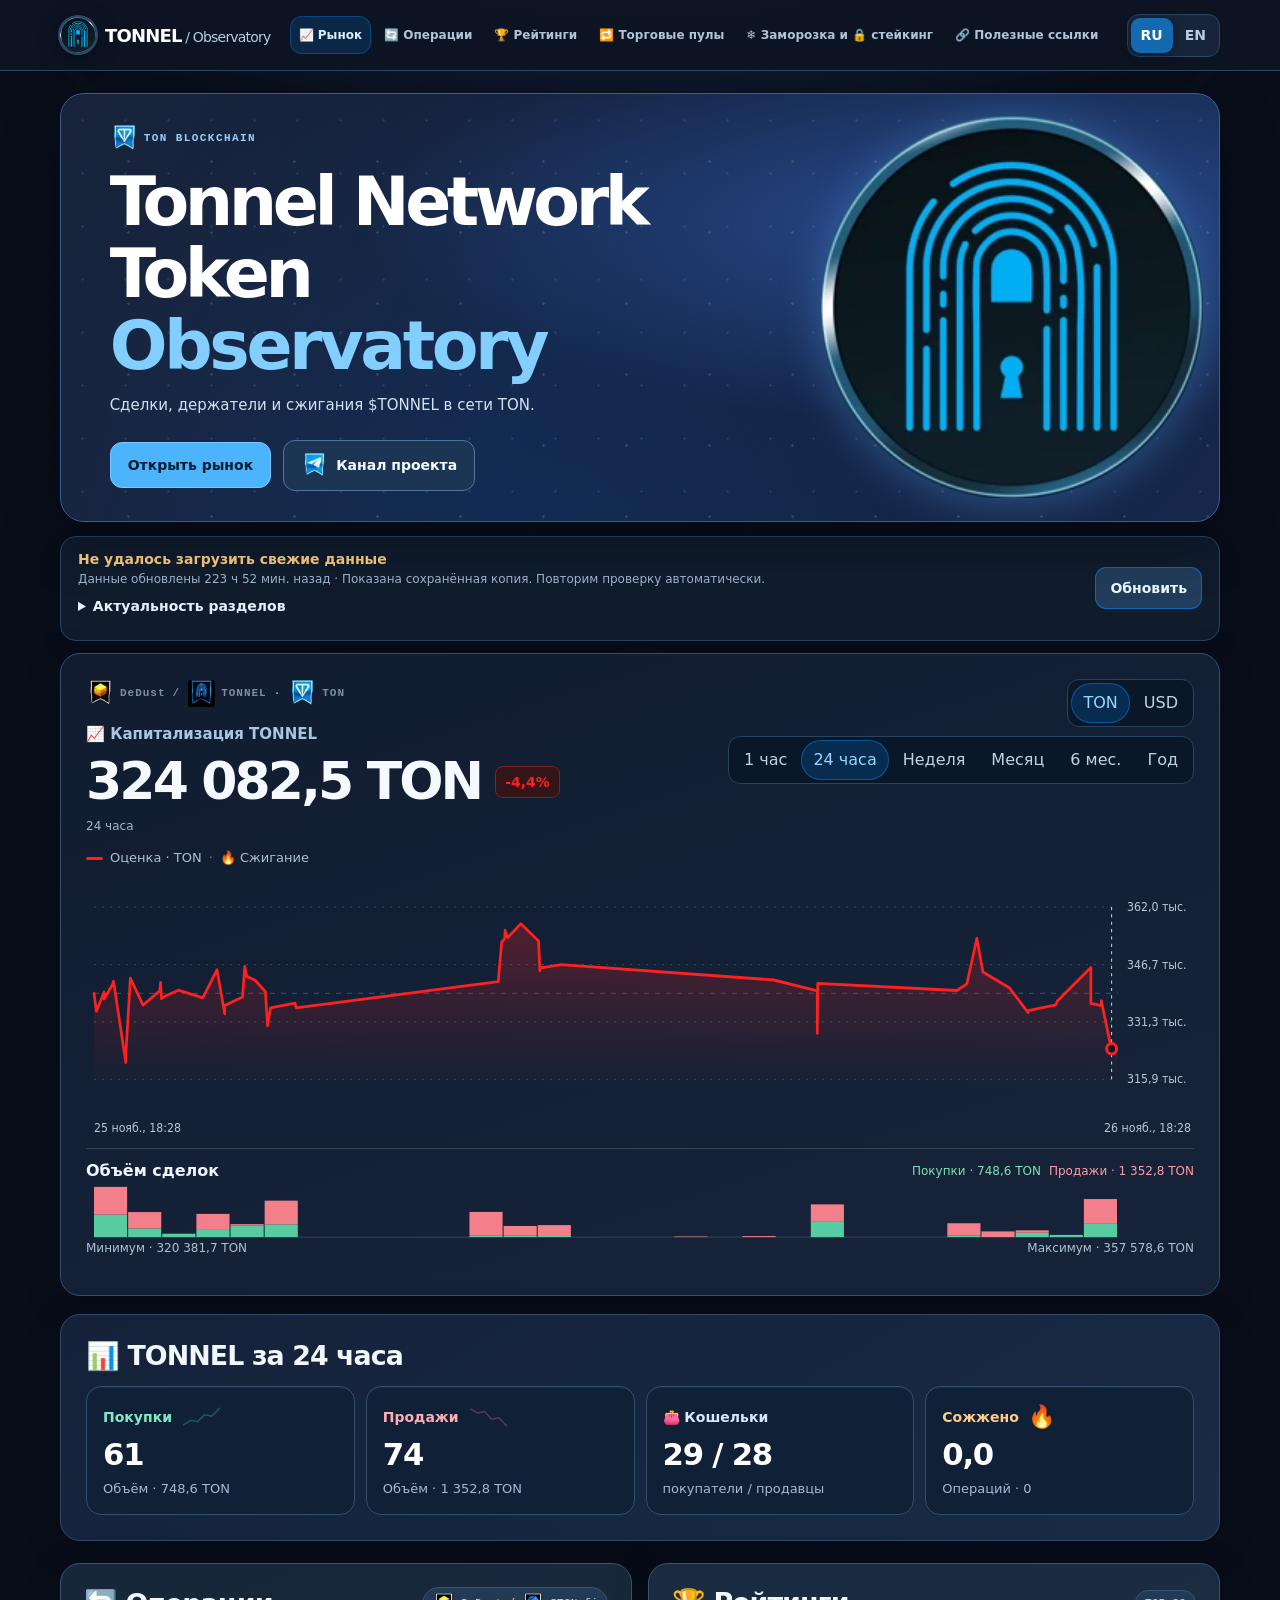
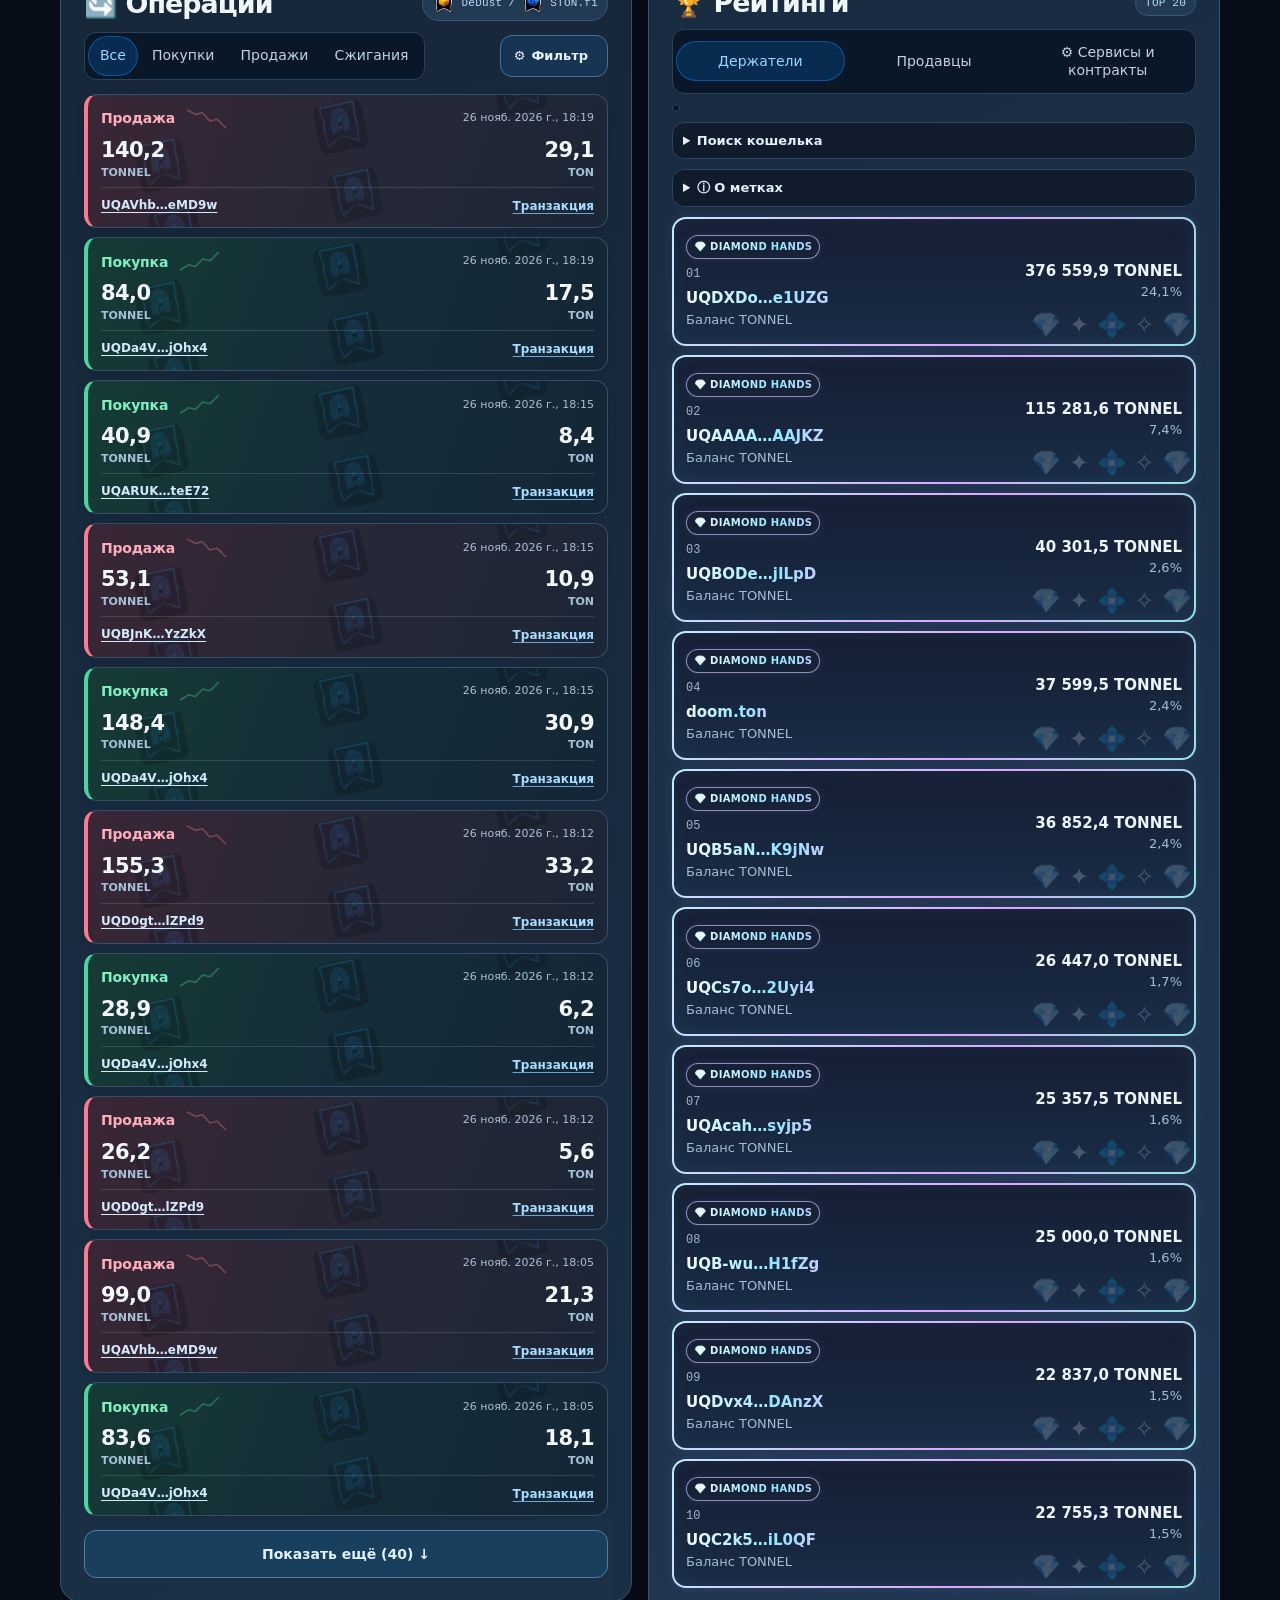
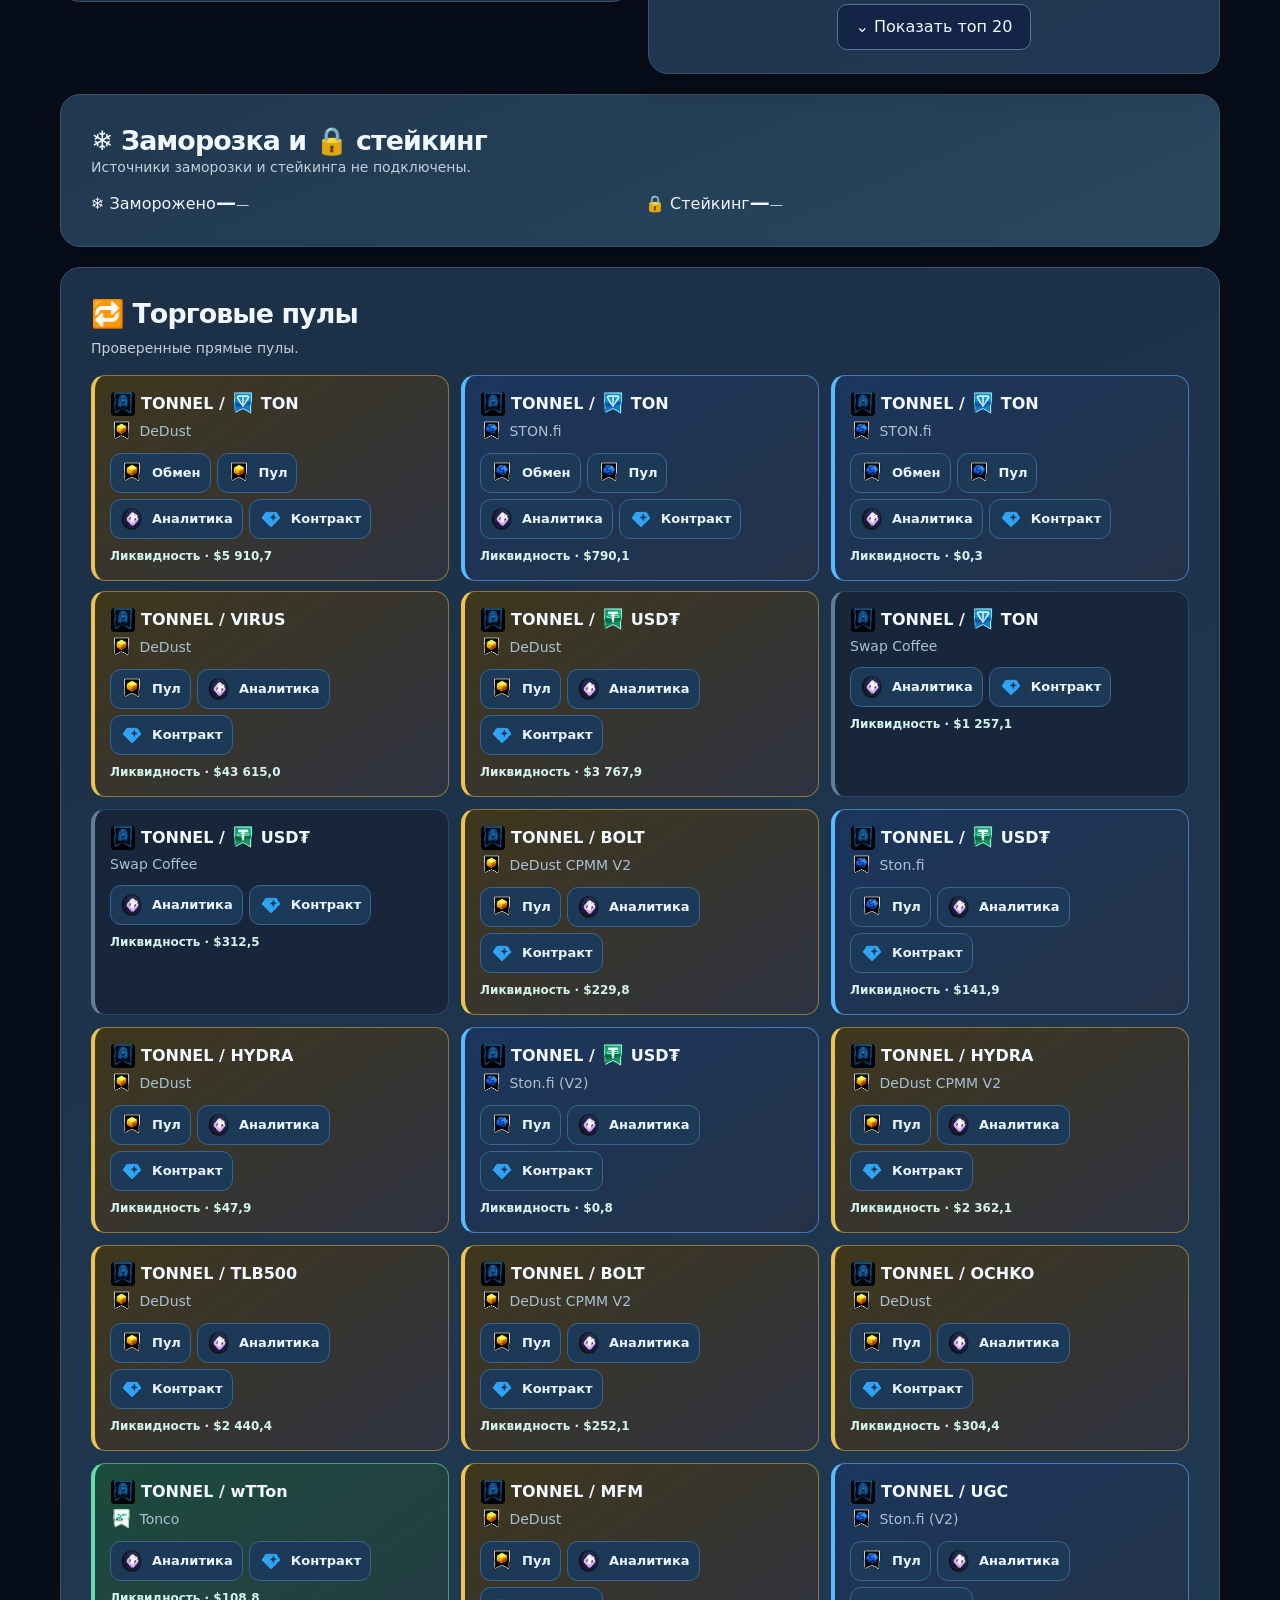
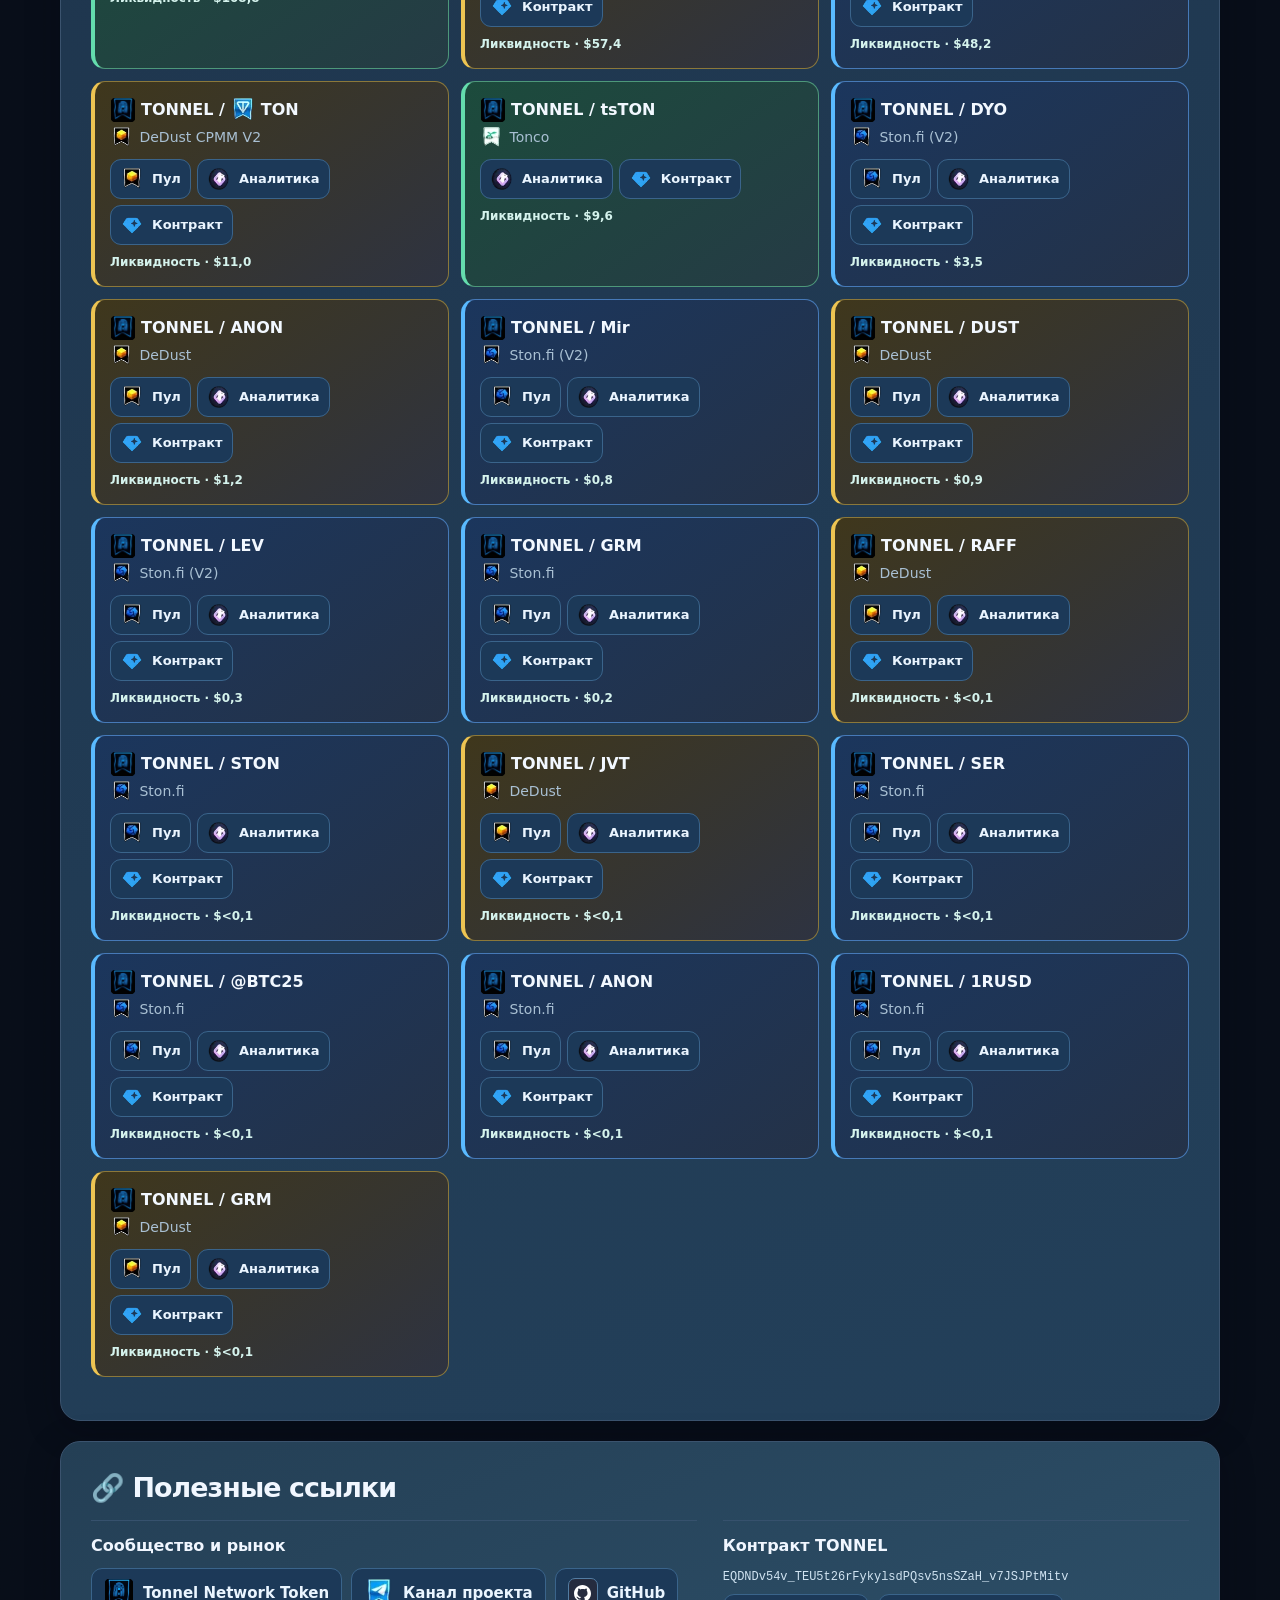
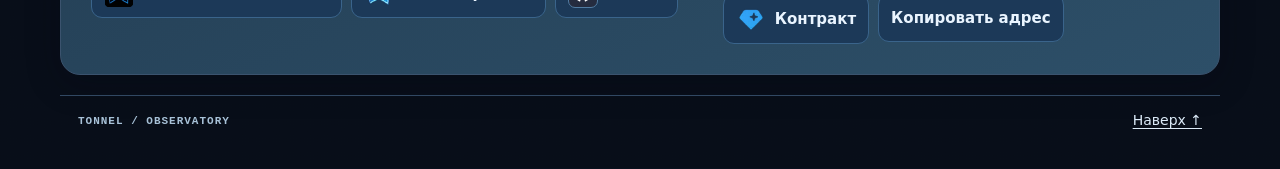
==== index.html @ 40629f0e "Build TONNEL observatory" ====
<!doctype html>
<html lang="ru"><head>
<meta charset="utf-8"><meta name="viewport" content="width=device-width,initial-scale=1">
<meta name="theme-color" content="#070d21"><meta name="description" content="TONNEL Observatory — сделки STON.fi и DeDust, держатели и подтверждённые сжигания TONNEL в сети TON.">
<title>Tonnel Network Token Observatory</title><style>:root{color-scheme:light;--ink:#101721;--muted:#536372;--paper:#f8fafc;--line:#cbd5df;--blue:#30a1f5;--link:#075d9b;--night:#090b0e;--graphite:#10151c;--green:#1e6b51;--red:#df0000;--orange:#975019;font:16px/1.5 system-ui,-apple-system,BlinkMacSystemFont,"Segoe UI",sans-serif;color:var(--ink);background:var(--night)}
*{box-sizing:border-box}
[hidden]{display:none!important}
html{scroll-behavior:smooth;scroll-padding-top:82px}
body{margin:0;background:var(--night)}
.wrap{width:min(1220px,calc(100% - 64px));margin-inline:auto}
h1,h2,h3,p{margin:0}
a{color:var(--link);text-underline-offset:3px}
a:hover{text-decoration:underline}
button{font:inherit;color:inherit;cursor:pointer}
a:focus-visible,button:focus-visible,summary:focus-visible,#plot svg:focus-visible{outline:3px solid #5692db;outline-offset:2px}
header{position:sticky;top:0;z-index:5;background:#090b0ef5;border-bottom:1px solid #283541;color:#f5f8fc}
.nav,.brand,nav,.langs,.tabs,.smallTabs,.introLinks,.eyebrow,.sectionHeading,.chartCaption,footer,.graphTop{display:flex;align-items:center}
.nav{min-height:65px;gap:20px;justify-content:space-between}
.brand{gap:9px;color:#fff;text-decoration:none}
.brand svg{width:36px;height:36px}
.brand strong{font-size:19px;letter-spacing:-.055em}
.brand span{font-weight:500;color:#c3cbd5}
.brand:hover{text-decoration:none}
nav{gap:5px}
nav a,.langs button{font-size:14px;font-weight:650}
nav a{color:#b4c0ce;padding:9px 11px;text-decoration:none;border-radius:8px}
nav a.on,nav a:hover{color:white;background:#203347;text-decoration:none}
.langs,.tabs,.smallTabs{background:#e5edf4;border-radius:10px;padding:3px;gap:2px;width:fit-content;max-width:100%;flex-wrap:wrap}
.langs button,.tabs button,.smallTabs button{border:none;padding:7px 10px;background:transparent;color:#364c61;border-radius:7px;line-height:1.35}
.langs .on,.tabs .on,.smallTabs .on{background:#114c79;color:white}
.hero{margin:20px 0 16px;position:relative;isolation:isolate;overflow:hidden;display:flex;align-items:center;min-height:192px;border-radius:20px;border:1px solid #293746;background:radial-gradient(ellipse at 88% 70%,#153650 0%,transparent 53%),#0b0d10;color:#fff}
.herotext{position:relative;z-index:1;padding:27px clamp(20px,3vw,44px);max-width:66%}
.eyebrow,.tag,footer>span{font-family:ui-monospace,Consolas,monospace;font-size:11px;font-weight:650;letter-spacing:.09em}
.eyebrow{gap:8px}
.eyebrow i{width:7px;height:7px;background:#468ec6;border-radius:50%}
.hero .eyebrow{color:#b9c9d9}
.hero .eyebrow i{background:var(--blue)}
h1{font-size:clamp(38px,4.6vw,68px);letter-spacing:-.07em;line-height:1.05;margin:7px 0 8px}
h1 em{font-family:Georgia,"Times New Roman",serif;font-weight:normal;letter-spacing:-.055em;color:#a1d6ff}
.hero p{color:#c9d5e1;font-size:15px}
.heroArt{position:absolute;inset:0 0 0 auto;width:41%;display:grid;align-items:center;pointer-events:none}
.heroArt svg{width:100%;height:100%;max-height:250px}
.introLinks{margin-top:17px;gap:10px}
.introLinks a,.more{border:1px solid #9daebf;border-radius:8px;padding:7px 12px;text-decoration:none;font-weight:650;font-size:14px}
.introLinks a{color:#f0f6ff;border-color:#536779}
.introLinks a:first-child{color:#081624;background:var(--blue);border-color:var(--blue)}
.introLinks a:hover,.more:hover{box-shadow:inset 0 0 0 1px currentColor}
.panel{background:var(--paper);border:1px solid var(--line);border-radius:17px;padding:clamp(16px,2vw,25px);min-width:0}
.graphTop,.sectionHeading,footer{justify-content:space-between;gap:12px}
.graphTop{align-items:flex-start}
.graph .eyebrow{color:#b6c8d9}
.graph .eyebrow span{color:#7891a7}
.graph h2{font-weight:550;color:var(--muted);font-size:16px;margin-top:12px}
.price{font-size:clamp(27px,3.2vw,44px);line-height:1.12;letter-spacing:-.05em;font-variant-numeric:tabular-nums;font-weight:730}
.chartCaption{font-size:13px;color:var(--muted);gap:7px;margin-top:13px}
.lineKey{width:17px;height:3px;border-radius:3px;background:var(--blue)}
.sep{color:#6f8196}
#plot{margin:6px 0;min-height:183px}
#plot svg{width:100%;height:183px;display:block;touch-action:pan-y}
#plot text{font:11px system-ui,sans-serif;fill:#b6c6d6}
.marker{cursor:pointer}
.marker:focus{outline:2px solid var(--orange)}
#readout{font-size:14px;font-variant-numeric:tabular-nums;min-height:24px;color:var(--ink)}
.note,.description,.resources p{font-size:14px;color:var(--muted);overflow-wrap:anywhere}
.note{font-size:12px}
.description{margin:8px 0}
.summary{margin:18px 0 22px}
.summary h2,.panel h2:not(.graph h2){font-size:clamp(20px,2.1vw,27px);letter-spacing:-.045em;line-height:1.2}
.summary .sectionHeading{margin-bottom:9px}
.tag{color:#3e5061;background:#e2ebf4;border-radius:20px;padding:4px 9px;white-space:nowrap;font-weight:500;letter-spacing:.02em}
#stats{display:grid;grid-template-columns:repeat(4,minmax(0,1fr));gap:10px}
.stat{background:var(--paper);border:1px solid var(--line);border-radius:13px;padding:13px 15px;min-width:0}
.stat b,.stat small,.stat span{display:block}
.stat b{font-size:clamp(20px,2.1vw,31px);line-height:1.3;font-variant-numeric:tabular-nums;overflow-wrap:anywhere;letter-spacing:-.04em}
.stat small{font-size:13px;color:var(--muted)}
.stat span{font-size:14px;font-weight:670}
.buy{color:var(--green)}
.sell{color:var(--red)}
.burn{color:var(--orange)}
.columns{display:grid;grid-template-columns:1fr 1fr;gap:16px;align-items:start}
.columns .tabs{margin:10px 0}
.columns .tabs button,.smallTabs button{font-size:14px}
.smallTabs:not(:empty){margin-bottom:8px}
#feedNote,#rankNote{margin-bottom:8px}
.row{display:grid;grid-template-columns:minmax(0,1fr) auto;gap:10px;border-top:1px solid #dce3eb;padding:10px 0;align-items:center}
.row>div{min-width:0}
.row>div:last-child{text-align:right}
.row b,.row small{display:block;font-variant-numeric:tabular-nums}
.row small{color:var(--muted);font-size:13px}
.row a{overflow-wrap:anywhere}
.row b{font-size:15px;line-height:1.45}
.row .badge{display:inline-block;padding:1px 6px;font-size:12px;border-radius:5px;margin-right:6px}
.badge.buy{background:#e0f3e8}
.badge.sell{background:var(--red);color:white}
.badge.burn{background:#ffead4}
.position{color:var(--muted);font:12px ui-monospace,monospace;margin-right:8px}
.empty{padding:16px 0;color:var(--muted)}
.more{background:#eaf1f7;color:#144b72}
.more[hidden]{display:none}
#more{margin-top:8px;width:100%}
.resources{margin:20px 0}
.resourcesGrid{display:grid;grid-template-columns:1.15fr 1.2fr 1fr;gap:24px;margin-top:16px}
.resources h3{font-size:16px;margin-bottom:6px}
.resourceList{display:flex;gap:8px 13px;flex-wrap:wrap}
.resourceList,.contract{margin-top:8px;font-size:14px}
.contract{display:block;overflow-wrap:anywhere;font-family:ui-monospace,monospace;margin-bottom:10px}
.resourcesGrid article{min-width:0}
summary{cursor:pointer;font-weight:600}
footer{padding:16px 0 25px}
footer a{font-size:14px}
@media(max-width:800px){.wrap{width:calc(100% - 28px)}
.nav{display:grid;grid-template-columns:1fr auto;gap:0;padding-top:6px}
.langs{grid-column:2;grid-row:1}
.brand{grid-column:1;grid-row:1}
nav{grid-column:1/-1;justify-content:space-between;gap:0}
nav a{padding:7px 5px;font-size:13px}
html{scroll-padding-top:98px}
.columns{grid-template-columns:1fr}
.heroArt{width:35%;opacity:.82}
.herotext{max-width:73%;padding:19px}
.hero{min-height:180px}
.graphTop{flex-wrap:wrap}
.resourcesGrid{grid-template-columns:1fr 1fr}

#stats{grid-template-columns:repeat(2,minmax(0,1fr))}}
@media(max-width:500px){.wrap{width:calc(100% - 20px)}
.hero{margin-top:10px}
.herotext{max-width:100%;padding:16px}
.heroArt{width:35%;inset:auto 0 0 auto;height:78px}
.hero p{max-width:96%;font-size:14px}
.introLinks{max-width:76%;gap:6px;flex-wrap:wrap}
.introLinks a{font-size:13px;padding:6px 8px}
.graphTop{gap:10px}
.tabs button{padding:6px 8px}
.stat{padding:10px}
.stat small{font-size:12px}
.row{gap:3px}
.row b{font-size:14px}
.row small{font-size:12px}
.resourcesGrid{grid-template-columns:1fr;gap:15px}
.resourcesGrid article+article{border-top:1px solid var(--line);padding-top:12px}}
@media(prefers-reduced-motion:reduce){html{scroll-behavior:auto}}

.walletLegend{font-size:13px;color:var(--muted);margin:4px 0}
.walletIdentity{display:inline-flex;align-items:baseline;flex-wrap:wrap;gap:2px 6px;max-width:100%;vertical-align:baseline}
.row .walletAddress{font-weight:700;text-decoration:underline;text-decoration-thickness:1px;text-underline-offset:3px}
.row .walletAddress.buy,.walletRole.buy{color:#126042}
.row .walletAddress.sell,.walletRole.sell{color:#df0000}
.row .walletAddress.burn,.walletRole.burn{color:#874305}
.row .walletAddress.neutral{color:#51615c}
.walletRole{font-size:11px;font-weight:600}
:is(.row,.walletResult) .domainBadge{font:600 11px/1.4 system-ui,sans-serif;letter-spacing:0;padding:2px 6px;border-radius:5px;overflow-wrap:anywhere;max-width:100%;display:inline-block}
.domainBadge.digits{color:#482e00;background:linear-gradient(110deg,#ffcc00 12%,#ffe173 34%,#fff9c0 46%,#ffd700 57%,#efb000 84%);background-size:220% 100%;border:1px solid #a37b00;animation:projectGold 4s ease-in-out infinite alternate}
details.domainDetails{display:inline-block;border:0;padding:0;font-size:12px;font-weight:500;width:100%}
details.domainDetails summary{color:var(--muted);font-size:11px}
#rank .position{vertical-align:top}
.onlyBadges{display:flex;align-items:center;gap:7px;font-size:13px;font-weight:600;margin:4px 0 7px;cursor:pointer}
.onlyBadges input{width:16px;height:16px;accent-color:var(--link)}


@keyframes projectGold{from{background-position:0% 50%}
to{background-position:100% 50%}}
@media(prefers-reduced-motion:reduce){.domainBadge.digits{animation:none}}
footer>span{color:#f5f8ff}
footer a{color:#dcebf8}
.price{overflow-wrap:break-word}

/* Make the chart and header dark; financial rows retain their semantic colours. */
.langs,.graph .tabs{background:#202a35}
.langs button,.graph .tabs button{color:#c3cfdb}
.langs .on,.graph .tabs .on{background:var(--blue);color:#071421}
.graph{--ink:#f5f8fc;--muted:#b2c0cd;color:var(--ink);background:var(--graphite);border-color:#283747}
.graph #readout a{color:#86caff}
.graph #plot svg{height:205px}
.brand:hover,.introLinks a:hover{color:#fff}
.introLinks a:first-child:hover{color:#081624}

.wrap{width:min(1180px,calc(100% - 88px))}
.hero{background:linear-gradient(165deg,#080a0d 22%,#10151c 100%)}
.graph,.summary{background:linear-gradient(180deg,#10151c,#152332);border:1px solid #374b5b}
.summary{background:linear-gradient(180deg,#152332,#172b3c);padding:clamp(16px,2vw,25px);border-radius:17px;color:#f4f8ff}
.summary .sectionHeading{margin-bottom:14px}
.stat{background:linear-gradient(145deg,#131d28,#1e3041);border:1px solid #3d5363}
.stat small{color:#b9c8d5}
.stat span.buy,.stat span.sell,.stat span.burn{display:inline-block;border-radius:5px;background:linear-gradient(120deg,#d8e5eb,#c1d4df);padding:1px 6px}
.columns .panel,.resources{--ink:#f3f7fc;--muted:#c1cedb;--link:#a6daff;--line:#435a6a;color:var(--ink);border-color:#3b5264}
.columns .panel{background:linear-gradient(180deg,#172b3c,#1a3b51)}
.columns .tabs,.columns .smallTabs{background:#0e1c29}
.columns .tabs button,.columns .smallTabs button{color:#cbd9e7}
.columns .tabs .on,.columns .smallTabs .on{background:#265a7d;color:#fff}
.row{border-color:#435666}
.position{color:#c1cedb}
.tag{background:#233f54;color:#d1e6f6}
.row .walletIdentity{background:linear-gradient(125deg,#d8e5eb,#c1d4df);border-radius:7px;padding:3px 6px}
.domainDetails summary{color:#354d62!important}
.domainDetails span{color:#223847}
#more,.resourceList>a,.resourceList>button{color:#f3f8ff;background:#15496b;border:1px solid #6289a3}
.resources{background:linear-gradient(180deg,#1a3b51,#20475e);padding:clamp(18px,2.5vw,30px)}
.resourcesGrid{grid-template-columns:1.3fr 1fr;gap:clamp(14px,2vw,26px)}
.resourcesGrid article{border-top:1px solid #7190a3;padding-top:13px}
.resources h3{margin-bottom:10px}
.resourceList{display:grid;grid-template-columns:1fr;gap:7px}
.resourceList>a,.resourceList>button{display:flex;align-items:center;justify-content:space-between;gap:6px;min-height:42px;padding:8px 12px;border-radius:7px;text-align:left;font:650 14px/1.35 system-ui,sans-serif;text-decoration:none;cursor:pointer}
.resourceList>a:hover,.resourceList>button:hover,#more:hover{background:#1b5c82;border-color:#aedfff}
.resources .contract{color:#d1e4f2;margin:6px 0;word-break:break-all}
footer{background:#090c10;border-top:1px solid #405362;padding:14px 18px;margin-bottom:14px;border-radius:8px}
@media(min-width:1000px){.resourcesGrid article:first-child .resourceList{grid-template-columns:repeat(2,minmax(0,1fr))}}
@media(max-width:800px){.wrap{width:calc(100% - 34px)}.resourcesGrid{grid-template-columns:1fr 1fr}}
@media(max-width:500px){.wrap{width:calc(100% - 22px)}.resourcesGrid{grid-template-columns:1fr}.resourcesGrid article+article{border-color:#7190a3}}

/* Draw external-link arrows without relying on a font glyph. */
.resourceList>a::after,.introLinks a[href^="https:"]::after,.row a:not(.walletAddress)::after{content:"";display:inline-block;width:8px;height:8px;flex-shrink:0;margin-left:6px;border-top:1.5px solid currentColor;border-right:1.5px solid currentColor;background:linear-gradient(135deg,transparent 43%,currentColor 46%,currentColor 54%,transparent 57%);vertical-align:1px}

.syncBar{display:flex;align-items:center;justify-content:space-between;gap:14px;margin:0 0 12px;padding:12px 18px;background:#101b27;border:1px solid #374b5b;border-radius:12px;color:#e5f1fb}
.syncBar>div{min-width:0}.syncBar p{font-size:14px;font-weight:650}.syncBar small{display:block;color:#b9c8d5;font-size:12px;overflow-wrap:anywhere}.syncBar .syncWarning{color:#ffcf80}
#refreshData{flex-shrink:0;min-height:42px;padding:8px 14px;border:1px solid #6289a3;border-radius:7px;background:#15496b;color:#f3f8ff;font-weight:650;font-size:14px}#refreshData:hover{background:#1b5c82}#refreshData:disabled{opacity:.65;cursor:wait}
@media(max-width:400px){.syncBar{align-items:flex-start;flex-wrap:wrap;padding:12px 14px}.syncBar>div{flex:1 1 175px}}

/* Market cap: native-currency valuation, with an explicit estimation note. */
.graph .price{font-size:clamp(32px,4.2vw,52px);letter-spacing:-.055em;line-height:1.15}
.graph h2{font-size:15px;margin-top:12px;margin-bottom:7px}
.capHeadline{display:flex;align-items:center;gap:14px;flex-wrap:wrap}
.capChange{font:700 14px/1.3 system-ui,sans-serif;padding:6px 9px;border-radius:8px;font-variant-numeric:tabular-nums;white-space:nowrap}
.capChange:empty{display:none}.capPositive{color:#54edb6;background:#133c32;border:1px solid #24634e}.capNegative{color:#ff2020;background:#321419;border:1px solid #7a242a}
#capPeriod{margin-top:5px;color:#a4b9cb}.graph #plot{min-height:250px;margin:18px 0 8px}.graph #plot svg{height:250px}
.graph #plot text{font:11px system-ui,sans-serif;fill:#b8c9d6}
.capRange{display:flex;justify-content:space-between;gap:8px;flex-wrap:wrap;color:#adc3d3;font-size:12px;font-variant-numeric:tabular-nums;margin:0 0 13px}
.graph #readout{background:#0b1723;border:1px solid #2b4354;padding:10px 12px;border-radius:9px;min-height:43px;font-size:13px;margin-bottom:9px}
.capMethod{font-size:11px;line-height:1.5;color:#9db3c4;border-top:1px solid #2b4354;padding-top:10px;margin-top:10px;max-width:850px}
.graph .chartCaption .lineKey{background:var(--chart-colour,#38dda0)}
@media(max-width:500px){.graph .price{font-size:34px}.capHeadline{gap:8px}.graph .graphTop{gap:15px}.graph .tabs{width:100%;justify-content:space-between}.graph .tabs button{padding:8px 6px;font-size:12px}.graph #plot svg{height:240px}.graph #plot{min-height:240px}.graph #readout{font-size:12px}.capMethod{font-size:11px}}
@media(max-width:360px){.graph .tabs{display:grid;grid-template-columns:repeat(3,minmax(0,1fr));gap:3px}.graph .tabs button{width:100%}}

:root{--blue:#75ccff;--project-art:url("[data-uri]");--night:#070d21}
body{background:radial-gradient(ellipse at 78% 0%,#24347b 0%,#111c49 28%,transparent 55%),#070d21}
header{background:#0a1129f5;border-color:#324576}
.brandMark{width:36px;height:36px;border-radius:50%;background:var(--project-art) center/cover}
.hero{min-height:268px;border-color:#435b9c;background:radial-gradient(ellipse at 78% 50%,#2b4696 0%,#182860 34%,transparent 68%),linear-gradient(112deg,#0d1639,#111c49)}
.hero::before{content:"";position:absolute;inset:0;background-image:radial-gradient(circle,#7eaeff 1px,transparent 1.5px),radial-gradient(circle,#eff7ff 1px,transparent 1.5px);background-size:43px 53px,83px 71px;background-position:0 0,26px 32px;opacity:.24;pointer-events:none}
.heroArt{width:40%;height:100%;background:var(--project-art) center / auto 88% no-repeat;filter:drop-shadow(0 0 20px #60b5ff60);border-radius:50%}
.hero h1 em{color:#89ceff}
.graph{background:linear-gradient(180deg,#101936,#151f43);border-color:#394b80}
.summary{background:linear-gradient(180deg,#182649,#202d55);border-color:#435480}
.columns .panel{background:linear-gradient(180deg,#192847,#1e3659)}
.resources{background:linear-gradient(180deg,#192b4b,#1b345a)}
.graphControls{display:grid;gap:10px;justify-items:end;min-width:0}
.row.trade-buy{border-left:3px solid #4cce9f;padding-left:8px;background:#14564832}
.row.trade-sell{border-left:3px solid #fb6b76;padding-left:8px;background:#7c223532}
.row.trade-burn{border-left:3px solid #e7ae57;padding-left:8px}
@media(max-width:800px){.graphControls{justify-items:start}}
@media(max-width:590px){
 .hero{min-height:210px}.heroArt{width:32%;height:auto;inset:12px 12px auto auto;aspect-ratio:1;opacity:1;background-size:contain}
 .herotext{max-width:76%}.hero h1{font-size:clamp(32px,7.5vw,47px)}.hero h1 em{display:block}
 .hero p{max-width:100%}.introLinks{max-width:100%}.graphControls{width:100%}.graph #currency{display:flex;width:auto}
}

#activity,#wallets,#pools{background:#141b27;border-color:#303a4a}
#activity .row,#wallets .row{background:transparent;border-color:#303a4a;border-left:0;padding-left:0}
#activity .row .walletIdentity,#wallets .row .walletIdentity{background:none;padding:0;column-gap:6px;row-gap:4px}
.columns .walletIdentity .walletAddress{background:none;padding:0}
.columns .row .walletAddress{color:#d6e2f0}
.columns .walletRole.buy,.columns .badge.buy{color:#85e6bc;background:none}
.columns .walletRole.sell,.columns .badge.sell{color:#ff9a9f;background:none}
.columns .walletRole.burn,.columns .badge.burn{color:#f1bd7d;background:none}
.columns .domainDetails summary,.columns .domainDetails span{color:#becbd9!important}
.columns :is(.row,.walletResult) .projectBadges{display:flex;flex-wrap:wrap;gap:5px;width:100%;align-items:center}
.columns :is(.row,.walletResult) .projectBadge{--badge-edge:#53627b;display:inline-flex;align-items:center;gap:4px;padding:2px 6px;border:1px solid var(--badge-edge);border-radius:6px;background:#202939;text-decoration:none;color:#eaf1fb;font:650 11px/1.35 system-ui,sans-serif;min-height:26px;max-width:100%}
.columns :is(.row,.walletResult) .projectBadge:hover{text-decoration:underline}
.columns :is(.row,.walletResult) .projectBadge::after{display:none}
.projectBadge img{display:block;width:18px;height:18px;object-fit:contain;border-radius:3px}
.columns :is(.row,.walletResult) .projectBadge.staking{padding-inline:4px;--badge-edge:#6c93cb}
.columns :is(.row,.walletResult) .projectBadge.vnuk{--badge-edge:#8f606f;color:#ffc8d4}
.columns :is(.row,.walletResult) .projectBadge.author{border-color:transparent;background:linear-gradient(#202939,#202939) padding-box,linear-gradient(105deg,#508eff,#dce5ee,#508eff) border-box;background-size:100% 100%,200% 100%;animation:projectBadgeGlow 5s ease-in-out infinite alternate}
.columns :is(.row,.walletResult) .projectBadge.joystick{--badge-edge:#9164ac}
.columns :is(.row,.walletResult) .projectBadge.phoenix{--badge-edge:#a86a36}
.projectBadge.joystick span,.projectBadge.phoenix span{background:linear-gradient(90deg,var(--badge-color),#ffe182,var(--badge-color));background-size:210% 100%;background-clip:text;color:transparent;animation:projectBadgeGlow 5s ease-in-out infinite alternate}
.projectBadge.joystick{--badge-color:#e3a6ff}
.projectBadge.phoenix{--badge-color:#ff9862}
@keyframes projectBadgeGlow{to{background-position:100% 0}}
@media(prefers-reduced-motion:reduce){.columns :is(.row,.walletResult) .projectBadge.author,.projectBadge.joystick span,.projectBadge.phoenix span{animation:none}}
#pools [lang="en"],html[lang="en"] #pools [lang="ru"]{display:none}
html[lang="en"] #pools [lang="en"]{display:inline}
#pools .poolIntro{margin:8px 0 16px}
#pools .poolGrid{display:grid;grid-template-columns:repeat(3,minmax(0,1fr));gap:10px}
#pools .poolCard{min-width:0;background:#1c2636;border:1px solid #39475b;border-radius:10px;padding:12px}
#pools .poolCard h3{margin:0 0 3px}
#pools .poolCard p{margin:0}
#pools .poolActions{display:flex;flex-wrap:wrap;gap:6px;margin-top:10px}
#pools .poolActions a{display:inline-flex;align-items:center;min-height:38px;padding:5px 9px;color:#edf5ff;background:#22344c;border:1px solid #586d88;border-radius:7px;font-size:13px;font-weight:650;text-decoration:none}
#pools .poolActions a:hover{background:#304963;text-decoration:underline}
#pools .poolRoute,#pools .poolTiny{margin-top:16px;padding-top:13px;border-top:1px solid #39475b}
#pools #discoveredPools{margin-top:10px}
#pools .poolCard .poolLiquidity{margin-top:8px;font-size:12px;overflow-wrap:anywhere}
#pools .poolCard h3{overflow-wrap:anywhere}
#pools .poolRoute h3{margin:0 0 4px}
#pools .poolRoute .poolCard{margin-top:9px;max-width:440px}
#pools .poolTiny .poolGrid{margin-top:10px}
#pools .poolSources{margin-top:13px;font-size:12px}
@media(max-width:800px){#pools .poolGrid{grid-template-columns:repeat(2,minmax(0,1fr))}}
@media(max-width:500px){#pools .poolGrid{grid-template-columns:minmax(0,1fr)}}

.columns :is(.row,.walletResult) .projectBadge.og{border-color:#a887c2;background:#222033}
.columns :is(.row,.walletResult) .projectBadge.fragmentNumber{--badge-edge:#cc7cdb;background:#78348b;color:#fff;font-weight:800;white-space:nowrap}
.projectBadge.og span{background:linear-gradient(90deg,#cbff69,#f3a5ff,#cbff69);background-size:210% 100%;background-clip:text;color:transparent;animation:projectBadgeGlow 4s ease-in-out infinite alternate;font-weight:800}
.columns :is(.row,.walletResult) .projectBadge.burner{border-color:#966237;padding-inline:4px}
.columns :is(.row,.walletResult) .projectBadge.blueNft{border-color:#3881a9;padding-inline:4px}
.operationRow .opMobile,.operationRow .opToggle{display:none}
#feed .operationRow .opDesktop a{display:inline-block}
@media(prefers-reduced-motion:reduce){.projectBadge.og span{animation:none}}
@media(max-width:640px){
 #feed .operationRow{grid-template-columns:minmax(0,1fr) minmax(0,auto) 28px;align-items:start;column-gap:4px;padding:8px 0}
 #feed .operationRow .opDesktop{display:none}
 #feed .operationRow>div:nth-child(2){align-self:start}
 #feed .operationRow .opMobile:not([hidden]){display:block;grid-column:1/-1;text-align:left;padding:2px 0 4px}
 #feed .operationRow .opToggle{display:grid;place-items:center;width:28px;min-height:32px;padding:0;background:none;border:0;color:#b8d3ec;cursor:pointer}
 .opToggle span{width:7px;height:7px;border-right:2px solid;border-bottom:2px solid;transform:rotate(45deg)}
 .opToggle[aria-expanded="true"] span{transform:rotate(225deg)}
}

body{background:linear-gradient(#070b16bb,#070b16cf),url("[data-uri]") center top/cover fixed,#070b16}
.supplyGrid{display:grid;grid-template-columns:repeat(2,minmax(0,1fr));gap:10px;margin-top:12px}
.supplyGrid a{display:grid;gap:4px;padding:12px;border:1px solid #39475b;border-radius:10px;background:#1c2636;text-decoration:none;min-width:0}
.supplyGrid a:hover{border-color:#7db5e6}
.supplyGrid strong{font-size:clamp(1rem,3vw,1.35rem);color:#eef5ff;overflow-wrap:anywhere}
.supplyGrid small{color:#afbfce}
@media(max-width:440px){.supplyGrid{grid-template-columns:1fr}body{background-attachment:scroll;background-size:auto,auto 1100px}}

.volumeBlock{margin-top:12px;border-top:1px solid #344353;padding-top:10px}
.volumeHeading,.volumeKeys,.tradeSize,.walletSearchForm{display:flex;align-items:center;gap:8px;flex-wrap:wrap}
.volumeHeading{justify-content:space-between}
.volumeKeys,.tradeSize{font-size:12px}
.volumeKeys span:first-child,.rankMove.gained{color:#80e0b6}
.volumeKeys span:last-child,.rankMove.lost{color:#ff9da4}
#tradeVolume svg{display:block;width:100%;height:56px}
.tradeSize{margin:8px 0;color:#bdcbd8}
.tradeSize label{display:inline-flex;align-items:center;gap:6px}
.tradeSize input[type=number],.walletSearchForm input{min-width:0;border:1px solid #53637a;border-radius:7px;background:#161f2b;color:#eaf1fb;padding:6px 8px;font:inherit}
.tradeSize input[type=number]{width:6em}
#rank .position,.walletResult .position{display:inline-flex;align-items:baseline;gap:4px}
.rankMove{font-size:10px;white-space:nowrap}
.walletSearch,.badgeLegend{margin:10px 0;border:1px solid #39475b;border-radius:8px;padding:8px 10px}
.walletSearch summary,.badgeLegend summary{cursor:pointer;color:#d6e2f0;font-size:13px;font-weight:650}
.walletSearchForm{margin-top:9px}
.walletSearchForm input{flex:1 1 145px}
.walletSearchForm button{padding:6px 9px;border:1px solid #52637b;border-radius:7px;background:#243249;color:#eaf1fb;cursor:pointer}
.walletResult{margin-top:9px;overflow-wrap:anywhere}
.walletResult h3,.walletResult h4,.walletResult p{margin:6px 0}
.walletResult ul,.badgeLegend dl{padding-left:0;margin:8px 0 0;font-size:12px}
.walletResult li{margin-left:15px;padding-top:3px}
.badgeLegend dl{display:grid;grid-template-columns:auto 1fr;gap:5px 8px}
.badgeLegend dd{margin:0;color:#bdcbd8}
.columns .projectBadge.arni,.columns .projectBadge.napiwas{border-color:#927fa2}
.columns .projectBadge.arni span,.columns .projectBadge.napiwas .badgeLabel{
 background:linear-gradient(90deg,#70e1dd,#c4b4ff,#ffab94,#ffe39a,#70e1dd);
 background-size:225% 100%;background-clip:text;color:transparent;
 animation:projectBadgeGlow 4.3s ease-in-out infinite alternate
}
.projectBadge .beerIcon{position:relative;display:inline-block;flex:0 0 18px;width:18px;height:18px}
.beerIcon::before,.beerIcon::after{content:"";position:absolute}
.beerIcon::before{left:2px;top:2px;width:10px;height:15px;border:1px solid #ffde99;border-radius:3px 3px 4px 4px;background:linear-gradient(#fff4dc 0 28%,#ffce56 29%,#e4932c 83%,#b36121)}
.beerIcon::after{left:12px;top:6px;width:5px;height:8px;border:2px solid #ffde99;border-left:0;border-radius:0 4px 4px 0}
@media(prefers-reduced-motion:reduce){.columns .projectBadge.arni span,.columns .projectBadge.napiwas .badgeLabel{animation:none}}

.projectBadges .domainDetails{width:auto;max-width:100%;overflow-wrap:anywhere}

/* TONNEL / Telegram-inspired Observatory — design layer v1.
   No remote fonts, frameworks, images or runtime dependencies.
   Loaded AFTER the existing stylesheet. Keeps data/JS functionality intact. */
:root{
  color-scheme:dark;
  --tg-bg:#090e18;--tg-surface:#121b2a;--tg-surface2:#192639;
  --tg-elevated:#20344b;--tg-line:#2a405a;--tg-blue:#55b9ff;
  --tg-blue-strong:#258fea;--tg-text:#f0f6ff;--tg-muted:#a6bdd2;
  --tg-green:#51dcaa;--tg-red:#ff8696;--tg-gold:#f3c66f;
  --night:var(--tg-bg);--paper:var(--tg-surface);--ink:var(--tg-text);
  --muted:var(--tg-muted);--line:var(--tg-line);--blue:var(--tg-blue);
  --link:#91d8ff;--green:var(--tg-green);--red:var(--tg-red);
  font-family:system-ui,-apple-system,BlinkMacSystemFont,"Segoe UI",sans-serif;
  font-optical-sizing:auto;
}
html{scroll-padding-top:100px}
body{
  color:var(--tg-text);
  background:radial-gradient(ellipse 80% 420px at 50% -150px,#1b315e 0%,transparent 72%),
    linear-gradient(#080e19e8,#080e19f1),url("[data-uri]") center top/cover fixed,#090e18;
}
.wrap{width:min(1160px,calc(100% - 40px))}
a{color:var(--link)}
button,input{font-family:inherit}
a,button,summary{-webkit-tap-highlight-color:transparent}
button:not(:disabled),a,summary{transition:background-color .18s ease,border-color .18s ease,color .18s ease,transform .18s ease}
button:active:not(:disabled),.introLinks a:active,.resourceList>a:active,#pools .poolActions a:active{transform:scale(.98)}
a:focus-visible,button:focus-visible,summary:focus-visible,input:focus-visible{outline:2px solid var(--tg-blue);outline-offset:3px}
header{background:#0d1524f0;border-bottom:1px solid #2c4463;backdrop-filter:blur(22px);-webkit-backdrop-filter:blur(22px)}
.nav{min-height:70px;gap:18px}
.brandMark{box-shadow:0 0 0 2px #314968,0 5px 20px #050a14a8}
.brand strong{font-size:18px;letter-spacing:-.045em}
.brand span{color:#b6cce0;font-size:14px}
nav{gap:5px}
nav a{padding:10px 13px;color:#b1c4d7;border-radius:12px;font-weight:600}
nav a.on,nav a:hover{background:#1e3958;color:#f4faff}
.langs{background:#17253a;padding:3px;border:1px solid #2d4560;border-radius:12px}
.langs button{border-radius:9px;min-width:39px;min-height:35px;color:#b6cde2}
.langs button.on{background:#288fd9;color:#fff;box-shadow:0 2px 10px #0613268c}
main.wrap{padding-bottom:10px}
.hero{margin:22px 0 14px;min-height:275px;border:1px solid #3b5c8d;border-radius:24px;
  background:radial-gradient(ellipse at 81% 30%,#294c91 0%,transparent 48%),
  radial-gradient(circle at 40% 110%,#132c55,transparent 60%),
  linear-gradient(125deg,#111d35,#15274b);
  box-shadow:0 18px 54px #02071164;isolation:isolate}
.hero::before{opacity:.14}
.hero::after{content:"";position:absolute;inset:0;pointer-events:none;
  background:linear-gradient(115deg,#ffffff08,transparent 50%);border-radius:inherit}
.herotext{padding:clamp(23px,3.5vw,45px);max-width:68%}
.hero .eyebrow{color:#98d1fc;letter-spacing:.13em}
.hero .eyebrow i{box-shadow:0 0 0 5px #269de421}
.hero h1{margin:13px 0 12px;font-size:clamp(39px,5.5vw,68px);line-height:1.03;letter-spacing:-.065em}
.hero h1 em{font-style:normal;font-weight:550;font-family:inherit;letter-spacing:-.05em;color:#81ceff}
.hero p{color:#d2e1f3;font-size:15px;max-width:510px;line-height:1.65}
.heroArt{background-size:auto 83%;filter:drop-shadow(0 6px 28px #67acff40)}
.introLinks{gap:10px;margin-top:21px}
.introLinks a{display:inline-flex;align-items:center;justify-content:center;
  min-height:42px;padding:9px 17px;border-radius:12px;font-size:14px;
  background:#1d3554;border:1px solid #52759b;color:#f5faff}
.introLinks a:first-child{background:#4bb4fc;color:#081a2c;border-color:#77caff}
.introLinks a:hover{background:#2c5277;text-decoration:none;transform:translateY(-2px)}
.introLinks a:first-child:hover{background:#83d0ff;color:#071b2c}
.syncBar{background:#101c2c;border-color:#2b435f;border-radius:16px;
  padding:12px 17px;box-shadow:0 6px 20px #050b152b}
.syncBar p{color:#e3f5ff}
.syncBar small{color:#9eb8ce}
#refreshData{border-radius:11px;background:#213d5b;border-color:#476d92;color:#eaf7ff}
#refreshData:hover{background:#2f5a81}
.panel,.graph,.summary,.columns .panel,.resources,#pools,#activity,#wallets{
  border:1px solid var(--tg-line);border-radius:20px;
  background:linear-gradient(155deg,#151f30 0%,#111927 100%);
  box-shadow:0 8px 34px #03091145;color:var(--tg-text)}
.graph{background:linear-gradient(160deg,#172640 0%,#101a2d 76%);border-color:#315172}
.graph .eyebrow{color:#86caff}
.graph h2{color:#a8c6e0;margin-top:15px}
.graph .price{color:#f4faff;letter-spacing:-.055em}
.graph .chartCaption{color:#abc1d7}
.graph #readout{border-color:#314964;background:#0e192a}
.graph .capMethod{border-color:#2b4056;color:#98aec2}
.graph #plot{border-radius:15px;overflow:hidden}
.graphControls{gap:9px}
.graph .tabs,.columns .tabs,.columns .smallTabs{background:#0a1728;border:1px solid #2a425c;border-radius:12px;padding:3px}
.graph .tabs button,.columns .tabs button,.columns .smallTabs button{border-radius:9px;min-height:34px;padding:7px 12px;color:#bed3e6}
.graph .tabs .on,.columns .tabs .on,.columns .smallTabs .on{background:#26659c;color:#fff;box-shadow:0 2px 8px #050d1780}
.summary{margin-top:18px;background:linear-gradient(150deg,#182b44,#142037);border-color:#2a496b}
.summary h2,.panel h2:not(.graph h2){color:#f1f7ff;font-weight:730;letter-spacing:-.035em}
#stats{gap:11px}
.stat{padding:16px;border-radius:15px;background:#102036;border:1px solid #34506f;box-shadow:inset 0 1px #ffffff0a}
.stat b{color:#fff;font-size:clamp(21px,2.4vw,32px);line-height:1.22;margin:5px 0}
.stat small{color:#a4bbd0}
.stat span{font-weight:680}
.stat span.buy,.stat span.sell,.stat span.burn{background:none;padding:0}
.columns{gap:16px}
.columns .panel{min-width:0}
.sectionHeading{flex-wrap:wrap}
.tag{background:#233a55;color:#badcf5;border:1px solid #355676}
.row{border-top-color:#263950;padding:12px 3px}
.row:hover{background:#ffffff07}
.row.trade-buy,.row.trade-sell,.row.trade-burn{border-left:3px solid transparent;border-radius:8px;padding-left:10px}
#activity .row.trade-buy{border-left:3px solid #52d5a2;background:#16362c42}
#activity .row.trade-sell{border-left:3px solid #ff8191;background:#40232a50}
#activity .row.trade-burn{border-left:3px solid #f5c16b;background:#3a2c1b48}
.row b{color:#edf6ff}
.row small{color:#a5bcd2}
.columns .row .walletAddress{color:#d5e9fd}
.columns .walletRole.buy,.columns .badge.buy{color:#75e7b2}
.columns .walletRole.sell,.columns .badge.sell{color:#ff9bac}
.columns .walletRole.burn,.columns .badge.burn{color:#f5c377}
.position{color:#9fb6ca}
.columns :is(.row,.walletResult) .projectBadge{border-radius:8px;background-color:#1d2b3e;min-height:28px}
.columns :is(.row,.walletResult) .projectBadge.fragmentNumber{background:#813c99;color:#fff;border-color:#dd8bfa}
.domainBadge.digits{border-radius:7px}
#more,.resourceList>a,.resourceList>button,#pools .poolActions a{
  background:#1c3958;border:1px solid #3a648b;border-radius:11px;color:#eaf5ff}
#more{min-height:43px}
#more:hover,.resourceList>a:hover,.resourceList>button:hover,#pools .poolActions a:hover{background:#2b5277}
.supplyGrid a,#pools .poolCard{background:#17263a;border:1px solid #2b4665;border-radius:14px;padding:15px}
.supplyGrid a:hover,#pools .poolCard:hover{border-color:#4785b3}
.supplyGrid small{color:#b5c9da}
#pools .poolCard h3{color:#f2f8ff}
#pools .poolCard p{color:#a9c0d3}
#pools .poolGrid{gap:12px}
#pools .poolActions a{min-height:40px}
.walletSearch,.badgeLegend{background:#101b2b;border-color:#2b4563;border-radius:12px}
.walletSearch summary,.badgeLegend summary{color:#e1f1fd}
.tradeSize input[type=number],.walletSearchForm input{background:#091729;border-color:#385575;color:#f5faff;border-radius:10px;min-height:38px}
.walletSearchForm button{background:#285982;border-color:#478bb5;border-radius:10px;min-height:40px}
.resources{background:linear-gradient(155deg,#152840,#152036)}
.resourcesGrid article{border-color:#36516d}
.resourceList>a,.resourceList>button{min-height:45px;padding:10px 13px}
footer{background:transparent;border-top:1px solid #314862;border-radius:0;color:#bed4e7;margin-top:20px}
footer>span{color:#a8c2d8}
@media(min-width:900px){
 .columns .panel{padding:23px}
 .hero{min-height:305px}
 .heroArt{background-size:auto 88%}
}
@media(max-width:800px){
 html{scroll-padding-top:114px}
 .wrap{width:calc(100% - 28px)}
 .nav{gap:5px;padding-top:5px}
 .brand strong{font-size:16px}
 nav{overflow-x:auto;scrollbar-width:none;justify-content:space-between}
 nav::-webkit-scrollbar{display:none}
 nav a{min-height:42px;display:inline-flex;align-items:center;white-space:nowrap;padding:9px 10px}
 .hero{margin-top:14px;min-height:230px}
 .herotext{max-width:75%;padding:24px}
 .resourcesGrid{grid-template-columns:1fr 1fr}
}
@media(max-width:590px){
 .wrap{width:calc(100% - 22px)}
 .hero{border-radius:20px;min-height:250px}
 .hero h1{font-size:clamp(34px,8vw,46px)}
 .herotext{max-width:100%;padding:20px 18px 78px}
 .hero p{max-width:100%;padding-right:0}
 .heroArt{width:100px;height:100px;top:auto;bottom:-7px;right:7px;inset:auto 7px -7px auto;opacity:.83;background-size:contain}
 .hero .introLinks{max-width:calc(100% - 90px)}
 .introLinks a{min-height:40px;padding:8px 11px}
 .graph,.summary,.columns .panel,.resources{padding:16px}
 .graphTop{gap:13px}
 .graphControls{width:100%;justify-items:stretch}
 .graph .tabs{width:100%;justify-content:space-between}
 .graph .tabs button{flex:1 1 auto;padding:8px 6px;font-size:12px}
 .graph .price{font-size:clamp(29px,8.7vw,39px)}
 .graph #plot,.graph #plot svg{min-height:210px;height:210px}
 #stats{grid-template-columns:repeat(2,minmax(0,1fr));gap:9px}
 .stat{padding:12px}
 .stat b{font-size:clamp(19px,5.4vw,26px)}
 .columns{gap:14px}
 #pools .poolGrid{grid-template-columns:1fr}
 .resourcesGrid{grid-template-columns:1fr}
 .row{min-width:0}
 .row>div{overflow-wrap:anywhere}
 .syncBar{flex-wrap:wrap}
 body{background-attachment:scroll}
}
@media(max-width:360px){
 .brand strong{font-size:14px}
 .brandMark{width:30px;height:30px}
 .nav{column-gap:3px}
 nav a{font-size:12px;padding:9px 7px}
 .hero .introLinks{max-width:100%}
 .heroArt{opacity:.4}
 .graph .tabs button{font-size:11px}
}
@media(hover:hover){
 .stat:hover,#pools .poolCard:hover{transform:translateY(-2px)}
}
@media(prefers-reduced-motion:reduce){
 *,*::before,*::after{scroll-behavior:auto!important;animation-duration:.01ms!important;transition-duration:.01ms!important}
}

/* FIGMA TELETON IOS UI KIT — SOURCE-ALIGNED
   Reference: fIjhy6ddPFSXmia3DCvQa2
   Dark selected tab: 6028:2120, row: 6023:2116, dark label: 6781:30558.
   Accent #008BFF; 52px regular list-row minimum; rounded selected tab.
   Native system font replaces Figma's licensed iostgico/SF Pro assets. */
:root{--tg-accent:#008bff;--tg-blue:#008bff;--tg-blue-strong:#008bff;--tg-selected:#146ab1}
nav a.on,nav a[aria-current="location"]{
 color:#d8efff;background:#008bff28;box-shadow:inset 0 0 0 1px #008bff55}
.langs button.on{background:var(--tg-selected);color:#fff}
.graph .tabs .on,.columns .tabs .on,.columns .smallTabs .on{
 border-radius:100px;background:#008bff2e;color:#97d7ff;
 box-shadow:inset 0 0 0 1px #008bff70}
.graph .tabs button,.columns .tabs button,.columns .smallTabs button{
 min-height:40px;line-height:1.25}
#activity .row,#wallets .row{min-height:52px}
#activity .row .walletAddress,#wallets .row .walletAddress{line-height:1.45}
#activity .row .badge,#wallets .row .badge{line-height:1.4}
#refreshData,.walletSearchForm button{border-color:#008bff91}
#refreshData:focus-visible,.walletSearchForm button:focus-visible{outline-color:#94d9ff}
@media(max-width:800px){
 nav a{min-height:44px}
}

/* Four compact, fully visible tabs on narrow Telegram WebViews. */
@media(max-width:590px){
 #nav{display:grid;grid-template-columns:repeat(4,minmax(0,1fr));gap:3px;overflow:visible;width:100%}
 #nav a{display:flex;align-items:center;justify-content:center;min-width:0;
  font-size:12px;white-space:nowrap;line-height:1.2;padding:9px 2px;text-align:center}
 #nav a[href="#links"]{font-size:0}
 #nav a[href="#links"]::after{content:"Ссылки";font-size:12px}
 html[lang="en"] #nav a[href="#links"]::after{content:"Links"}
}

/* UNIVERSAL OBSERVATORY UI V1 — reusable across token projects.
   Layout, labels, accessible filter, gem/paper honors and animated burn cards.
   No remote art/fonts: all decoration stays inside standalone HTML/CSS. */
.feedFilterBar{display:flex;align-items:center;justify-content:space-between;flex-wrap:wrap;gap:9px;margin:11px 0}
.feedFilterBar #filters{margin:0}
#badgeFilterToggle{display:inline-flex;align-items:center;justify-content:center;gap:6px;min-height:42px;
 padding:8px 13px;border:1px solid #497197;border-radius:12px;background:#173552;color:#e6f3ff;font-weight:750;font-size:13px}
#badgeFilterToggle[aria-expanded="true"]{background:#184a73;border-color:#82c9ff}
#badgeFilterCount{color:#9fd6fa;font-size:12px}
.filterPanel{background:#0f2033;border:1px solid #355573;padding:14px;border-radius:14px;margin:0 0 14px}
.filterPanel .onlyBadges{margin:0 0 10px;min-height:34px}
.filterPanel .tradeSize{margin:0 0 13px;gap:10px}
.filterPanel .tradeSize label{min-height:32px}
.filterBadgesHeading{display:flex;align-items:center;justify-content:space-between;gap:9px;
 border-top:1px solid #2b4961;padding-top:13px;margin-top:4px}
.filterBadgesHeading strong{font-size:13px;color:#cfe5f8}
#clearBadgeFilters{border:0;background:none;color:#88cfff;text-decoration:underline;font-size:12px;padding:6px}
.badgeFilterSearch{display:block;width:100%;min-width:0;min-height:42px;margin:9px 0 12px;
 padding:9px 12px;border:1px solid #3c5d7e;border-radius:10px;background:#0b182a;
 color:#ecf7ff;font-size:14px}
.badgeFilterSearch::placeholder{color:#9fb1c7}
.badgeFilterList{display:grid;grid-template-columns:repeat(2,minmax(0,1fr));gap:8px}
.badgeFilterItem{display:flex;align-items:center;gap:8px;min-height:39px;padding:7px 9px;
 border:1px solid #354d66;border-radius:10px;background:#172b40;
 color:#e5f2fd;font-size:12px;overflow-wrap:anywhere;cursor:pointer}
.badgeFilterItem:has(input:checked){border-color:#008bff;background:#153e60}
.badgeFilterItem input{accent-color:#008bff;flex:0 0 17px;width:17px;height:17px}
.filterHint{margin:12px 0 0;font-size:12px;color:#93aec5;line-height:1.5}
#feed{display:grid;gap:13px;margin-top:14px}
/* A transaction is a standalone, readable card rather than a compressed table row. */
#feed .operationRow{display:flex;flex-direction:column;align-items:stretch;gap:11px;position:relative;
 padding:16px 17px!important;margin:0;min-width:0;overflow:hidden;border:1px solid #344e67;
 border-left:4px solid #486787!important;border-radius:16px;background:#172b3d!important;
 box-shadow:0 5px 15px #030c172d;isolation:isolate}
#feed .operationRow.trade-buy{border-left-color:#45d9a2!important;background:linear-gradient(110deg,#153b35,#152d39 50%,#142637)!important}
#feed .operationRow.trade-sell{border-left-color:#ff7a8c!important;background:linear-gradient(110deg,#3a2636,#262837 55%,#1b2636)!important}
#feed .operationRow>div{position:relative;z-index:1;min-width:0}
#feed .operationRow .opHeader{display:flex;align-items:center;justify-content:space-between;gap:9px}
#feed .operationRow .opKind{font-weight:780;letter-spacing:-.015em;font-size:15px;line-height:1.3}
#feed .operationRow .opKind.buy{color:#7ef0c0}
#feed .operationRow .opKind.sell{color:#ffadba}
#feed .operationRow .opKind.burn{color:#ffe1a0}
#feed .operationRow .opDate{font-size:11px;color:#adc4da;white-space:nowrap;overflow:hidden;text-overflow:ellipsis;margin-left:auto}
#feed .operationRow .opToggle{display:grid!important;place-items:center;flex:0 0 35px;width:35px;min-height:35px;
 color:#d3e6f6;background:#1c3852;border:1px solid #436380;border-radius:10px;padding:0}
#feed .operationRow .opToggle span{display:block;width:auto;height:auto;border:0;
 transform:none;color:inherit;font:750 23px/1 system-ui,sans-serif}
#feed .operationRow .opToggle[aria-expanded="true"] span{transform:rotate(180deg)}
#feed .operationRow .opAmounts{display:grid;grid-template-columns:minmax(0,1.45fr) minmax(0,1fr);
 gap:12px;align-items:start;width:100%}
#feed .operationRow .opAmounts>div{min-width:0;display:flex;flex-direction:column;gap:2px}
#feed .operationRow .opAmountValue{display:block;overflow-wrap:anywhere;
 color:#f5faff;font-size:clamp(18px,2.2vw,24px);font-weight:795;letter-spacing:-.028em;
 line-height:1.22;font-variant-numeric:tabular-nums}
#feed .operationRow .opAmountUnit{color:#a6c1d7;font-size:12px;font-weight:650;line-height:1.4}
#feed .operationRow .opGram{text-align:right;align-items:flex-end}
#feed .operationRow .opWallet{padding-top:10px;border-top:1px solid #ffffff20;font-size:14px}
#feed .operationRow .walletIdentity{display:flex;align-items:center;gap:6px 8px;flex-wrap:wrap;width:100%;max-width:100%}
#feed .operationRow .walletAddress{font-weight:720;text-decoration-thickness:1px;text-underline-offset:3px;
 max-width:100%;overflow-wrap:anywhere}
#feed .operationRow .domainBadge.digits{vertical-align:middle;flex:0 0 auto}
#feed .operationRow .projectBadges{display:flex;flex-wrap:wrap;width:100%;gap:6px;margin-top:5px}
#feed .operationRow .opMobile{display:none;gap:10px;justify-content:space-between;
 padding-top:10px;border-top:1px solid #ffffff20;font-size:12px;color:#afc2d5}
#feed .operationRow .opMobile:not([hidden]){display:flex!important;grid-column:auto;text-align:left}
#feed .operationRow .opMobile a{color:#8cd5ff;font-weight:700}
#feed .operationRow .opDesktop{display:none!important}
#feed .operationRow .projectBadge{min-height:28px}
#feed .operationRow .domainDetails{max-width:100%;width:auto}
/* Burn decorations cover the whole card; text remains fully legible above them. */
#feed .operationRow.trade-burn{
 border:2px solid #d47b45!important;border-left:4px solid #ffba45!important;
 background:linear-gradient(120deg,#4a1a1a,#733319,#4d1c28,#783b18,#401d22)!important;
 background-size:300% 300%!important;
 animation:observatoryFireGlow 7s ease-in-out infinite alternate;
 box-shadow:0 0 17px #fa5c242b,inset 0 0 20px #ffae2520}
#feed .operationRow.trade-burn::before{content:"🔥  🔥     🔥  🔥";position:absolute;inset:auto 0 -12px;
 text-align:center;font-size:36px;letter-spacing:8px;opacity:.19;pointer-events:none;
 filter:blur(1px);animation:observatoryFlames 4.4s ease-in-out infinite alternate;z-index:0}
#feed .operationRow.trade-burn .opAmountValue{color:#fff5e8}
@keyframes observatoryFireGlow{
 0%{background-position:0% 55%;border-color:#b95f34;box-shadow:0 0 14px #eb702c32}
 50%{background-position:70% 12%;border-color:#ffb75a;box-shadow:0 0 24px #fa9a2342}
 100%{background-position:100% 75%;border-color:#db6938;box-shadow:0 0 16px #f4654444}
}
@keyframes observatoryFlames{from{transform:translateY(5px) scale(1);opacity:.10}to{transform:translateY(-15px) scale(1.07);opacity:.28}}
/* Honors apply only to the current top 10 in the appropriate rankings. */
#rank .rankingRow{position:relative;isolation:isolate;overflow:hidden;border-radius:14px;
 border:1px solid #355269;padding:14px 12px;margin-bottom:9px;gap:12px;
 background:#152438;min-width:0}
#rank .rankingRow>div{z-index:1;position:relative;min-width:0}
#rank .rankingRow .walletIdentity{max-width:100%;width:100%}
#rank .rankingRow .projectBadges{width:100%;margin-top:4px}
#rank .rankingRow .rankHonor{display:table;width:max-content;max-width:100%;border-radius:100px;
 font:760 11px/1.4 system-ui,sans-serif;padding:4px 11px;margin:0 0 8px;
 letter-spacing:.03em;text-transform:uppercase}
#rank .rankingRow.diamondHands{border:2px solid transparent;
 background:linear-gradient(#151e33,#192c46) padding-box,
 linear-gradient(115deg,#c2ecff,#dba5ff,#74ffd7,#ffe3a0,#9fb8ff,#e3a8ff,#c2ecff) border-box;
 background-size:100% 100%,350% 350%;animation:diamondSweep 8s linear infinite;
 box-shadow:inset 0 0 18px #99cfff13,0 0 11px #acaaff20}
#rank .diamondHands::before{content:"💎 ✦ 💠 ✧ 💎";position:absolute;inset:auto 2px 1px auto;
 opacity:.22;font-size:24px;pointer-events:none;z-index:0;
 animation:diamondSpark 5s ease-in-out infinite alternate}
#rank .diamondHonor{color:#f8efff;background:linear-gradient(105deg,#634c92,#3b647d,#74613d);
 border:1px solid #d9caff88;text-shadow:0 0 9px #bbaaffaa}
@keyframes diamondSweep{from{background-position:0 0,0% 50%}to{background-position:0 0,100% 50%}}
@keyframes diamondSpark{from{opacity:.1;transform:translateY(3px)}to{opacity:.30;transform:translateY(-3px)}}
#rank .rankingRow.paperHands{border:2px solid transparent;
 background:linear-gradient(#232431,#1a2637) padding-box,
 linear-gradient(115deg,#f7eee8,#a9b6c8,#e5b3ab,#eee3d8,#a9b6c8) border-box;
 background-size:100% 100%,280% 280%;animation:paperBorder 9s linear infinite}
#rank .paperHands::before{content:"🧻   🧻   🧻   🧻\A 🧻   🧻   🧻   🧻\A 🧻   🧻   🧻   🧻";
 white-space:pre;position:absolute;inset:-12px;z-index:0;font-size:28px;line-height:1.9;
 opacity:.13;pointer-events:none;transform:rotate(-8deg) scale(1.07);animation:paperDrift 8s ease-in-out infinite alternate}
#rank .paperHonor{color:#ecdddd;background:#53424b;border:1px solid #ccbbc7aa}
@keyframes paperBorder{from{background-position:0 0,0% 30%}to{background-position:0 0,100% 60%}}
@keyframes paperDrift{from{transform:rotate(-8deg) translateY(-6px) scale(1.07)}to{transform:rotate(-6deg) translateY(7px) scale(1.07)}}
.serviceEmoji{display:inline-block;margin-right:2px;font-size:15px;line-height:1}
/* Hero places the token emblem beside the identity rather than over the CTA. */
.hero{min-height:295px;display:flex;align-items:center;border-radius:24px}
.heroArt{width:33%;height:100%;right:16px;inset:0 16px 0 auto;background-size:contain;
 background-position:center;filter:drop-shadow(0 6px 20px #62b0ff50)}
.hero .herotext{max-width:65%;padding:30px clamp(23px,3.8vw,49px)}
.hero h1{line-height:1.06;margin-bottom:11px}
.hero p{max-width:38rem}
.hero .introLinks{display:flex;gap:12px;flex-wrap:wrap;align-items:center;margin-top:22px}
.hero .introLinks a{min-height:46px;padding:11px 17px}
@media(max-width:800px){
 .hero{min-height:255px}
 .hero .herotext{max-width:68%;padding:23px}
 .heroArt{width:30%;right:10px}
}
@media(max-width:640px){
 .feedFilterBar{display:flex;flex-direction:column;align-items:stretch;gap:8px}
 .feedFilterBar #filters{width:100%;display:flex;justify-content:space-between;gap:2px}
 .feedFilterBar #filters button{flex:1 1 auto;min-width:0;font-size:12px;padding:8px 4px}
 .feedFilterBar #badgeFilterToggle{align-self:flex-end}
 #feed .operationRow{padding:14px 13px!important}
 #feed .operationRow .opAmounts{grid-template-columns:minmax(0,1.4fr) minmax(0,1fr);gap:8px}
 #feed .operationRow .opAmountValue{font-size:clamp(17px,4.6vw,21px)}
 #feed .operationRow .opDate{font-size:10px}
 #rank .rankingRow{padding:11px 10px}
 .hero{min-height:285px;display:block}
 .hero .herotext{max-width:100%;padding:22px 18px}
 .hero h1{font-size:clamp(30px,7.6vw,42px);max-width:calc(100% - 115px);min-height:78px}
 .hero p{max-width:100%;font-size:14px}
 .heroArt{width:112px;height:112px;inset:15px 12px auto auto;opacity:.95;background-size:contain}
 .hero .introLinks{width:100%;display:grid;grid-template-columns:1fr 1fr;gap:9px;margin-top:19px}
 .hero .introLinks a{min-width:0;min-height:44px;padding:9px 7px;justify-content:center;font-size:12px}
}
@media(max-width:390px){
 .badgeFilterList{grid-template-columns:minmax(0,1fr)}
 .hero h1{max-width:calc(100% - 99px);font-size:31px}
 .heroArt{width:97px;height:97px}
 .hero{min-height:270px}
 #rank .rankingRow{grid-template-columns:minmax(0,1fr) auto}
 #rank .rankingRow b{overflow-wrap:anywhere;font-size:12px}
 #feed .operationRow .opAmountValue{font-size:17px}
 #feed .operationRow .opAmountUnit{font-size:11px}
}
@media(prefers-reduced-motion:reduce){
 #feed .operationRow.trade-burn,#feed .operationRow.trade-burn::before,
 #rank .rankingRow.diamondHands,#rank .diamondHands::before,
 #rank .rankingRow.paperHands,#rank .paperHands::before{animation:none!important}
}

/* OBSERVATORY OPERATION CARDS V1.1 — no per-card expansion, direct explorer action. */
#feed .operationRow .opHeader{align-items:center;gap:12px}
#feed .operationRow .opDate{flex:0 1 auto;text-align:right}
#feed .operationRow .opTransaction{
 display:inline-flex;position:relative;z-index:2;align-self:flex-end;justify-content:center;align-items:center;
 gap:7px;min-height:42px;margin-top:-3px;padding:8px 12px;
 color:#a0ddff;background:#1c3a53;border:1px solid #4576a0;border-radius:10px;
 font-size:13px;font-weight:770;line-height:1.2;text-decoration:none;white-space:nowrap;
 transition:background .18s,border-color .18s;
}
#feed .operationRow .opTransaction::after{content:"↗";font-size:16px;line-height:1}
#feed .operationRow .opTransaction:hover{background:#26516f;border-color:#81caff;color:#eff9ff}
#feed .operationRow .opTransaction:focus-visible{outline:2px solid #b3e6ff;outline-offset:3px}
#activity #more{display:flex;justify-content:center;align-items:center;width:100%;
 min-height:48px;margin-top:14px;padding:11px 13px;background:#183f5e;
 border:1px solid #547d9d;border-radius:12px;color:#e2f3ff;font-size:14px;font-weight:760}
#activity #more:hover{background:#23577c;border-color:#8ccfff}
#activity #more[hidden]{display:none}
@media(max-width:590px){
 #feed .operationRow .opTransaction{min-height:44px;margin-top:-5px}
}


/* TONNEL OBSERVATORY v1.2 — mobile-first polish, compact trades and per-DEX identity. */
html{scroll-behavior:smooth}
#market,#activity,#wallets,#pools,#supply,#links{scroll-margin-top:150px}
#market{background:linear-gradient(162deg,#111c30,#152238 80%)!important}
.summary{background:linear-gradient(150deg,#142139,#192b45)!important;border-color:#34496b}
#activity{background:linear-gradient(157deg,#17273a,#1b3046)!important}
#wallets{background:linear-gradient(157deg,#192b40,#203753)!important}
#pools{background:linear-gradient(157deg,#1c3047,#23405a)!important}
#supply{background:linear-gradient(157deg,#20384f,#29475f)!important}
#links{background:linear-gradient(157deg,#243f55,#2d4f68)!important}
#activity,#wallets,#pools,#supply,#links{border-color:#3b536e}
#nav{display:flex;flex-wrap:wrap;gap:4px;justify-content:center;align-items:center;min-width:0}
#nav a{flex:0 0 auto;white-space:nowrap;padding:10px 9px;font-size:12px;text-align:center}
#nav a[href="#links"]{font-size:12px}
#nav a[href="#links"]::after{content:none!important}
#feed{gap:9px}
#feed .operationRow{padding:11px 13px!important;gap:7px;box-shadow:0 2px 8px #030b1724;border-radius:13px}
#feed .operationRow .opHeader{min-height:25px}
#feed .operationRow .opTitleGroup{display:flex;align-items:center;gap:10px;min-width:0}
#feed .operationRow .opKind{font-size:14px}
#feed .operationRow .opDate{font-size:11px;color:#adbed2}
#feed .operationRow .opAmounts{gap:7px}
#feed .operationRow .opAmountValue{font-size:clamp(17px,2vw,21px);line-height:1.17}
#feed .operationRow .opAmountUnit{font-size:11px}
#feed .operationRow .opFooter{display:grid;grid-template-columns:minmax(0,1fr) auto;
 gap:10px;align-items:start;padding-top:8px;border-top:1px solid #ffffff20}
#feed .operationRow .opWallet{padding:0;border:0;min-width:0;font-size:12px}
#feed .operationRow .walletIdentity{column-gap:4px;row-gap:4px}
#feed .operationRow .walletAddress{font-size:12px;line-height:1.55;overflow-wrap:anywhere}
#feed .operationRow .projectBadges{gap:4px;margin-top:4px}
#feed .operationRow .opTransaction,
#feed .operationRow .opTransaction:hover{display:inline!important;align-self:start;
 margin:1px 0 0;padding:0;min-height:0;max-width:100%;
 background:none;border:0;border-radius:0;font-weight:650;font-size:12px;
 line-height:1.6;color:#a7ddff;text-decoration:underline;text-decoration-color:#6aa4d0;
 text-underline-offset:3px;white-space:nowrap}
#feed .operationRow .opTransaction::after{content:none!important;display:none!important}
#feed .operationRow .opTransaction:focus-visible{outline:2px solid #bbe8ff;outline-offset:3px}
#feed .operationRow .trendMini{width:52px;height:28px;flex:0 0 auto;overflow:visible}
#feed .operationRow .trendLine{fill:none;stroke-width:2.7;stroke-linecap:round;
 stroke-linejoin:round;stroke-dasharray:75;stroke-dashoffset:75;
 animation:trendDraw 3.3s ease-in-out infinite}
#feed .operationRow .trend-buy{color:#56ebac}
#feed .operationRow .trend-sell{color:#ff899d}
#feed .operationRow .trendLine{stroke:currentColor}
#feed .operationRow .trendDot{fill:currentColor;animation:trendDotPulse 3.3s ease-in-out infinite}
@keyframes trendDraw{0%,8%{stroke-dashoffset:75;opacity:.3}40%,83%{stroke-dashoffset:0;opacity:1}100%{stroke-dashoffset:75;opacity:.3}}
@keyframes trendDotPulse{0%,25%{opacity:0}55%,84%{opacity:1}100%{opacity:0}}
/* Animate Diamond Hands name/domain and honor in addition to the animated border. */
#rank .diamondHands .walletAddress,
#rank .diamondHands .rankHonor,
#rank .diamondHands .domainBadge{
 color:#e7dcff;background-image:linear-gradient(105deg,#f8fbff,#92e9ff,#f3b6ff,#ffe4a6,#b4ffd9,#e2d5ff);
 background-size:340% 100%;background-position:0% 50%;
 -webkit-background-clip:text;background-clip:text;-webkit-text-fill-color:transparent;
 animation:gemLetters 6.5s linear infinite;
 text-shadow:none;
}
#rank .diamondHands .rankHonor{background-color:#31455f;border-color:#e3d3ff99;box-shadow:0 0 8px #8b9eff22}
#rank .diamondHands .domainBadge{box-shadow:inset 0 0 10px #cbb6ff44,0 0 7px #88baff22}
@keyframes gemLetters{0%{background-position:0% 50%}100%{background-position:100% 50%}}
#rank .rankingRow .serviceGear{display:inline-flex;align-items:center;justify-content:center;
 width:23px;height:23px;line-height:1;font-size:15px;color:#d1e3f6;
 background:#31455b;border:1px solid #68859d;border-radius:7px}
#rank .rankingRow.diamondHands .serviceGear{border-color:#b0bee4}
/* Brand glyphs: inline vectors / local token art; no external requests. */
.brandGlyph{display:inline-flex;justify-content:center;align-items:center;vertical-align:middle;
 width:22px;height:22px;min-width:22px;flex:0 0 22px;
 border-radius:7px;background:#264562;color:#dceeff;
 border:1px solid #527ca2;font:800 10px/1 system-ui,sans-serif;
 letter-spacing:-.04em;text-decoration:none;overflow:hidden}
.brandGlyph svg{width:17px;height:17px}
.brandGlyph.brand-telegram{background:#1985be;color:#fff;border-color:#3aa9ea}
.brandGlyph.brand-x{background:#0b0e14;color:#fff;border-color:#718398}
.brandGlyph.brand-github{background:#252c3f;color:#fff}
.brandGlyph.brand-project{background:#182e4c url("[data-uri]") center/cover no-repeat;color:transparent}
.brandGlyph.brand-ston{background:#19458a;color:#bfe7ff;border-color:#4ca6e9}
.brandGlyph.brand-dedust{background:#5b4615;color:#ffe58c;border-color:#c59b31}
.brandGlyph.brand-tonco{background:#175c47;color:#a7ffd8;border-color:#40b98f}
.brandGlyph.brand-ton,.brandGlyph.brand-gram{background:#1b5a89;color:#e6f7ff;border-color:#49a5ea}
.brandGlyph.brand-gecko{background:#306040;color:#ecffb3;border-color:#87ba65}
.brandGlyph.brand-kito{background:#3a2854;color:#eddcff;border-color:#8660c0}
.brandGlyph.brand-usdt{background:#17664e;color:#a7fbe0;border-color:#41be8d}
.brandGlyph.brand-tonraffles,.brandGlyph.brand-jvault{background:#394576;border-color:#849bd2;color:#e7e9ff}
.brandedLink{display:inline-flex!important;gap:7px;align-items:center;justify-content:center}
#pools .poolCard h3{display:flex;gap:5px;align-items:center;flex-wrap:wrap;line-height:1.4}
#pools .poolCard .brandGlyph{width:19px;height:19px;flex-basis:19px;font-size:9px}
#pools .poolCard{position:relative;overflow:hidden;border-left-width:4px;
 transition:border-color .18s,background .18s,transform .18s}
#pools .poolCard.dex-dedust{background:linear-gradient(145deg,#3f371c,#2e3341)!important;
 border-color:#8b783a;border-left-color:#edc452;color:#fff4d3}
#pools .poolCard.dex-ston{background:linear-gradient(145deg,#1b365d,#243248)!important;
 border-color:#4679b7;border-left-color:#5abaff;color:#d9f0ff}
#pools .poolCard.dex-tonco{background:linear-gradient(145deg,#1c4b3c,#253b45)!important;
 border-color:#4d987a;border-left-color:#64dcad;color:#e0fff1}
#pools .poolCard.dex-mixed{background:linear-gradient(125deg,#403a28,#233e56)!important;
 border-color:#607791;border-left-color:#a1c9b0}
#pools .poolCard:not([class*="dex-"]){border-left:4px solid #617d97}
#pools .poolLiquidity{font-weight:750;color:#d5f3ed!important}
/* Money comes from market-cap estimation and current locked/staked source totals. */
#supply .supplyGrid a{display:flex;flex-direction:column;gap:5px;background:#1b2d42;
 border-color:#4a617d;padding:14px;border-radius:13px;min-width:0}
#supply .supplyGrid strong{font-size:clamp(16px,2vw,20px);line-height:1.25;overflow-wrap:anywhere}
#supply .supplyGrid .supplyUsd{color:#98e9c5;font-size:14px;font-weight:700}
#supply .supplyGrid small:not(.supplyUsd){color:#bbd0e2}
@media(max-width:1000px){
 #nav{justify-content:space-between;grid-column:1/-1;gap:2px}
 #nav a{flex:1 1 auto;min-width:0;padding:9px 5px;font-size:12px}
}
@media(max-width:590px){
 #nav{display:grid!important;grid-template-columns:repeat(3,minmax(0,1fr))!important;
 gap:4px;width:100%;overflow:visible!important}
 #nav a{font-size:11px;min-height:36px;line-height:1.1;padding:7px 3px;white-space:normal}
 #market,#activity,#wallets,#pools,#supply,#links{scroll-margin-top:175px}
 #feed .operationRow{padding:10px 11px!important;gap:6px}
 #feed .operationRow .opFooter{gap:8px}
 #feed .operationRow .opTitleGroup{gap:7px}
 #feed .operationRow .trendMini{width:40px;height:22px}
 #feed .operationRow .opDate{font-size:10px}
 #feed .operationRow .opTransaction{font-size:11px!important}
 #feed .operationRow .opAmountValue{font-size:clamp(16px,4.25vw,20px)}
 #pools .poolCard{padding:12px}
 #supply .supplyGrid{grid-template-columns:repeat(2,minmax(0,1fr))}
 #supply .supplyGrid strong{font-size:15px}
}
@media(max-width:360px){
 #supply .supplyGrid{grid-template-columns:1fr}
 #nav a{font-size:10.5px}
 #feed .operationRow .opAmounts{grid-template-columns:minmax(0,1.35fr) minmax(0,1fr)}
 #feed .operationRow .opAmountValue{font-size:16px}
}
@media(prefers-reduced-motion:reduce){
 #feed .operationRow .trendLine,#feed .operationRow .trendDot,
 #rank .diamondHands .walletAddress,#rank .diamondHands .rankHonor,
 #rank .diamondHands .domainBadge{animation:none!important}
 #feed .operationRow .trendLine{stroke-dashoffset:0}
 #feed .operationRow .trendDot{opacity:1}
}


/* Contrast and alignment fixes from the real mobile screenshots. */
#feed .operationRow .trendBase{fill:none;stroke:currentColor;stroke-width:2;
 stroke-linecap:round;stroke-linejoin:round;opacity:.32}
#rank .rankingRow .walletIdentity.serviceWallet{display:flex;flex-wrap:wrap;
 align-items:flex-start;gap:4px 7px;min-width:0}
#rank .rankingRow .walletIdentity.serviceWallet > .walletAddress{
 flex:1 1 0;min-width:0;overflow-wrap:anywhere}
#rank .rankingRow .walletIdentity.serviceWallet > .serviceGear{
 flex:0 0 23px;margin-top:1px}
#rank .rankingRow .walletIdentity.serviceWallet > .projectBadges{
 flex:1 0 100%}
#rank .rankingRow .diamondHonor{font-size:10px!important;padding:4px 7px!important;
 white-space:nowrap;display:inline-flex;align-items:center;gap:4px}

/* Observatory icon pack — local verified vector logos (offline only). */
.brandGlyph img{display:block;width:18px;height:18px;object-fit:contain;filter:brightness(0) invert(1)}
.brandGlyph.brand-github img{width:17px;height:17px}
/* Owner-approved flags and token emblems retain full color (SVG glyphs still use existing fallback styles). */
.brandGlyph.hasApprovedArtwork,.brandMark.hasApprovedArtwork{background-image:none!important}
.brandGlyph.hasApprovedArtwork{background:transparent!important;border-color:transparent!important;box-shadow:none;padding:0;overflow:visible}
.brandGlyph .brandTile,.brandMark .brandTile{display:block;width:100%;height:100%;flex:none;background-repeat:no-repeat;pointer-events:none}
.brandGlyph .brandTile{border-radius:4px}
.brandMark.hasApprovedArtwork{display:inline-flex;overflow:hidden}
.brandMark .brandTile{border-radius:50%}
.brandGlyph.brand-kito.hasApprovedArtwork{background:#d4e2f3!important;border:1px solid #92b1d7!important;border-radius:5px}

/* Compact, full-color DEX emblems in trading-pool descriptions. */
#pools .poolCard .dexMarks{display:inline-flex;align-items:center;vertical-align:middle;gap:3px;margin-right:2px}
#pools .poolCard .dexMarks .brandGlyph{width:17px;height:17px;min-width:17px;flex:0 0 17px;border-radius:4px}

/* Wallet-service logos belong to the guide, without changing the identity badges. */
#wallets .badgeLegend dt .brandGlyph{width:17px;height:17px;min-width:17px;flex:0 0 17px;vertical-align:middle;margin-right:4px}

/* TONNEL 2026 UX revision — approved icons, trading semantics and mobile polish. */
.brandInline{display:inline-flex;align-items:center;gap:5px;vertical-align:middle;white-space:nowrap}
.heroChain,.marketChain{display:flex;align-items:center;flex-wrap:wrap;column-gap:7px;row-gap:7px}
.brandInline .brandGlyph{width:27px;height:27px;min-width:27px;flex:0 0 27px;border-radius:6px}
.heroChain .brandGlyph,.marketChain .brandGlyph{width:29px;height:29px;min-width:29px;flex-basis:29px}
.dexTag{display:inline-flex;align-items:center;gap:6px;flex-wrap:wrap;line-height:1.4}
.dexTag .brandGlyph{width:24px;height:24px;min-width:24px;flex-basis:24px}
.brandGlyph{width:28px;height:28px;min-width:28px;flex:0 0 28px;font-size:12px}
.brandGlyph img{width:23px;height:23px;object-fit:contain}
.brandGlyph svg{width:21px;height:21px}
.brandGlyph .brandTile{border-radius:5px}
#pools .poolCard h3 .brandGlyph{width:26px;height:26px;min-width:26px;flex:0 0 26px}
#pools .poolCard .dexMarks .brandGlyph{width:23px;height:23px;min-width:23px;flex:0 0 23px}
#pools .poolActions a{display:inline-flex;gap:8px;align-items:center;flex-wrap:nowrap}
#pools .poolActions a .brandGlyph{width:24px;height:24px;min-width:24px;flex:0 0 24px}
.introLinks a{gap:8px}
.introLinks a .brandGlyph{width:27px;height:27px;min-width:27px;flex:0 0 27px}
.hero .introLinks a[href^="https:"]::after{content:none!important;display:none!important}
#links .resourceList{display:flex!important;flex-wrap:wrap;align-content:flex-start;align-items:flex-start;gap:9px}
#links .resourceList>a,#links .resourceList>button{
  display:inline-flex;align-items:center;justify-content:flex-start;gap:9px;
  flex:0 1 auto;width:max-content;max-width:100%;min-height:48px;
  padding:9px 12px;font-size:clamp(13px,1.5vw,15px);line-height:1.25;
  overflow-wrap:anywhere;text-align:left
}
#links .resourceList>a .brandGlyph{width:30px;height:30px;min-width:30px;flex:0 0 30px}
#links .resourceList>a::after{content:none!important;display:none!important}
#links .resourcesGrid article{min-width:0}
#links #contractAddress{font-size:12px;overflow-wrap:anywhere}
#supply .supplyGrid a .brandGlyph{width:27px;height:27px;min-width:27px;flex:0 0 27px}
#stats .statHeading{
 display:flex;align-items:center;gap:9px;min-width:0;min-height:28px;
 border:0;background:none;padding:0;color:#d7e8f9;
 font-weight:750;line-height:1.3;white-space:normal
}
#stats .statHeading.buy{color:#81eac0}
#stats .statHeading.sell{color:#ffacb4}
#stats .statHeading.burn{color:#ffcb88}
#stats .statHeading .trendMini{width:41px;height:22px}
#stats .statHeading .statFire{font-size:22px;line-height:1;display:inline-block;
 transform-origin:50% 90%;animation:statFireFlicker 1.8s ease-in-out infinite alternate}
@keyframes statFireFlicker{
 0%{transform:rotate(-8deg) scale(.92);filter:brightness(.92)}
 55%{transform:rotate(5deg) scale(1.15);filter:brightness(1.15)}
 100%{transform:rotate(-2deg) scale(1.02);filter:brightness(1.3)}
}
.trendMini{width:45px;height:24px;flex:0 0 auto;overflow:visible}
.trendMini.trend-buy{color:#56ebac}
.trendMini.trend-sell{color:#ff899d}
.trendMini .trendBase,.trendMini .trendLine,.trendMini .trendArrow{
 fill:none;stroke:currentColor;stroke-linecap:round;stroke-linejoin:round
}
.trendMini .trendBase{stroke-width:1.9;opacity:.27}
.trendMini .trendLine{stroke-width:2.6;stroke-dasharray:75;stroke-dashoffset:75;
 animation:trendDraw 3.3s ease-in-out infinite}
.trendMini .trendArrow{stroke-width:2.9;opacity:0;
 animation:trendArrowReveal 3.3s ease-in-out infinite}
@keyframes trendArrowReveal{
 0%,25%{opacity:0;stroke-dasharray:20;stroke-dashoffset:20}
 43%,83%{opacity:1;stroke-dasharray:20;stroke-dashoffset:0}
 100%{opacity:0;stroke-dashoffset:20}
}
#feed .operationRow{position:relative;isolation:isolate;overflow:hidden}
#feed .operationRow .operationWatermark{
 position:absolute;inset:0;display:grid;grid-template-columns:repeat(3,1fr);
 grid-template-rows:repeat(2,1fr);align-items:center;justify-items:center;
 pointer-events:none;z-index:0;transform:rotate(-12deg) scale(1.06);opacity:.18
}
#feed .operationRow .operationWatermark .brandGlyph{
 display:block;width:46px;height:46px;min-width:46px;flex:none;
 border:0;border-radius:7px;background:none;box-shadow:none;
}
#feed .operationRow .operationWatermark .brandTile{border-radius:7px}
#feed .operationRow >:not(.operationWatermark){position:relative;z-index:1}
#feed .operationRow .trendMini{width:43px;height:23px}
#rank .rankingRow.bestSellers{
 position:relative;isolation:isolate;overflow:hidden;border:2px solid transparent;
 background:linear-gradient(#192d3a,#192d3a) padding-box,
 linear-gradient(105deg,#247986,#82d7b1,#5472c6,#247986) border-box;
 background-size:100% 100%,330% 330%;animation:bestSellerBorder 9s linear infinite
}
#rank .rankingRow.bestSellers::before{
 content:"⇄  ↗   ⇄  ↘   ↗   ⇄   ↘   ⇄   ↗   ⇄";
 position:absolute;inset:0;overflow:hidden;word-break:break-all;
 font:750 23px/1.8 system-ui,sans-serif;letter-spacing:17px;
 color:#80decd;opacity:.13;pointer-events:none;
 transform:rotate(-8deg) scale(1.12);
 animation:bestSellerFlow 8s ease-in-out infinite alternate;
 z-index:0
}
#rank .rankingRow.bestSellers > div{position:relative;z-index:1;min-width:0}
#rank .bestHonor{
 color:#dffff7;background:linear-gradient(115deg,#115467,#20634a);
 border:1px solid #82d7b1a8;font-weight:800;white-space:nowrap
}
@keyframes bestSellerBorder{from{background-position:0 0,0% 50%}to{background-position:0 0,100% 50%}}
@keyframes bestSellerFlow{from{transform:rotate(-8deg) translateX(-9px) scale(1.12)}to{transform:rotate(-8deg) translateX(11px) scale(1.12)}}
#views{display:grid;grid-template-columns:repeat(3,minmax(0,1fr));gap:5px}
#views button{min-width:0;padding:10px 5px;white-space:normal;line-height:1.3}
#wallets .badgeLegend dl{grid-template-columns:minmax(94px,auto) 1fr;gap:8px 10px}
#wallets .badgeLegend dt{display:flex;align-items:center;gap:6px;min-width:0}
#wallets .badgeLegend dt .badgePreview{
 display:inline-flex;align-items:center;justify-content:center;
 flex:0 0 auto;min-width:31px;min-height:28px;
 padding:3px 5px;margin:0;overflow:visible
}
#wallets .badgeLegend dt .badgePreview img{width:23px;height:23px;object-fit:contain}
#wallets .badgeLegend dt .badgePreview .beerIcon{width:24px;height:24px}
#wallets .badgeLegend dt .brandGlyph{width:24px;height:24px;min-width:24px;flex:0 0 24px}
@media(max-width:590px){
 #nav a{min-height:45px;line-height:1.2;padding:7px 4px;font-size:10.5px}
 .marketChain{font-size:10.5px;column-gap:5px}
 .heroChain .brandGlyph,.marketChain .brandGlyph{width:24px;height:24px;min-width:24px;flex-basis:24px}
 #activity .sectionHeading{display:flex;flex-wrap:wrap;gap:8px}
 .dexTag{font-size:12px}
 #stats .statHeading{gap:5px;font-size:12px}
 #stats .statHeading .trendMini{width:32px;height:18px}
 #feed .operationRow .trendMini{width:37px;height:20px}
 #links .resourcesGrid{grid-template-columns:minmax(0,1fr)}
 #links .resourceList>a,#links .resourceList>button{font-size:13px;padding:8px 10px;min-height:46px}
 #wallets .badgeLegend dl{grid-template-columns:minmax(86px,auto) minmax(0,1fr);gap:8px}
 #wallets .badgeLegend dt{font-size:11px;flex-wrap:wrap}
 #wallets .badgeLegend dt .badgePreview{min-width:29px}
 #views button{font-size:11px;padding:9px 3px}
}
@media(prefers-reduced-motion:reduce){
 #stats .statFire,.trendMini .trendLine,.trendMini .trendArrow,
 #rank .rankingRow.bestSellers,#rank .rankingRow.bestSellers::before{animation:none!important}
 .trendMini .trendLine{stroke-dashoffset:0!important}
 .trendMini .trendArrow{opacity:1!important;stroke-dashoffset:0!important}
}

html[lang="ru"] #supply [lang="en"], html[lang="en"] #supply [lang="ru"]{display:none!important}

/* Token symbol is private to the newly generated project, not the common flags. */
.brandGlyph.brand-project{background:var(--project-flag) center/contain no-repeat!important;
 border-color:transparent!important;box-shadow:none!important;
 color:transparent!important;font-size:0!important;padding:0!important}
.supplyExternal{display:flex;flex-wrap:wrap;margin-top:14px;gap:9px}
.supplyExternal a{display:inline-flex;align-items:center;gap:8px;
 text-decoration:none;color:#eff8ff;border:1px solid #567296;
 background:#132447;border-radius:10px;padding:9px 12px;min-height:42px}
.supplyExternal a:hover{border-color:#81bdff}
html[lang="en"] .supplyExternal [lang="ru"],
html[lang="ru"] .supplyExternal [lang="en"]{display:none!important}

/* Project-specific badges (both static WebP and animated WebP/GIF). */
#wallets .badgeLegend dt[data-project-badge] {display:flex;gap:8px;align-items:center}
#wallets .badgeLegend dt[data-project-badge] .customBadge {flex:0 0 31px}
#wallets .badgeLegend dt[data-project-badge] img {width:26px;height:26px;object-fit:contain}
html[lang="en"] .customBadgeDescription [lang="ru"] {display:none!important}
html[lang="ru"] .customBadgeDescription [lang="en"] {display:none!important}
.projectBadge.customBadge {display:inline-flex;gap:5px;align-items:center;
  color:#f0f8ff;background:linear-gradient(120deg,#172b40,#23435a);
  border:1px solid var(--badge-accent,#76bfff);border-radius:9px;
  padding:3px 7px;min-height:25px}
#badgeFilterList .badgeFilterItem img {width:22px;height:22px;object-fit:contain;flex:0 0 22px}
.projectBadge.customBadge img {width:23px;height:23px;object-fit:contain;
  animation:customBadgeFloat 2.8s ease-in-out infinite alternate}
.projectBadge.customBadge .customBadgeSymbol {font-size:12px;font-weight:850;
  color:var(--badge-accent,#76bfff);min-width:20px;text-align:center}
@keyframes customBadgeFloat {from{transform:translateY(1px) scale(.95)}
 to{transform:translateY(-1px) scale(1.05)}}
@media(prefers-reduced-motion:reduce) {
 .projectBadge.customBadge img {animation:none!important}
}

#holdersMore{display:block;margin:16px auto 0;min-height:44px;max-width:100%;padding:10px 18px;border:1px solid #567296;border-radius:10px;background:#132447;color:#eff8ff;cursor:pointer;font:inherit}
#holdersMore[hidden]{display:none!important}
#syncDetail,#sectionStatus{overflow-wrap:anywhere}
#sectionStatus{margin-top:8px;font-size:14px}#sectionStatus summary{cursor:pointer;min-height:32px}#sectionStatus p{margin:6px 0}

:root{--project-flag:url("[data-uri]")}
</style>
</head><body id="top">
<header><div class="wrap nav">
<a class="brand" href="#top"><span class="brandMark" aria-hidden="true"></span><strong>TONNEL<span> / Observatory</span></strong></a>
<nav id="nav" aria-label="Observatory"><a href="#market" data-t="navMarket"></a><a href="#activity" data-t="activity"></a><a href="#wallets" data-t="wallets"></a><a href="#pools" data-t="navLiquidity"></a><a href="#supply" data-t="navSupply"></a><a href="#links" data-t="links"></a></nav>
<div class="langs" aria-label="Language"><button id="ru" lang="ru">RU</button><button id="en" lang="en">EN</button></div>
</div></header>
<main class="wrap"><section class="hero"><div class="herotext"><div class="eyebrow heroChain"><span class="brandInline" data-brand="ton">TON BLOCKCHAIN</span></div><h1>Tonnel Network Token <em>Observatory</em></h1><p data-t="intro"></p><div class="introLinks"><a href="#market" data-t="toMarket"></a><a href="https://t.me/tonnel_en" target="_blank" rel="noopener noreferrer" data-t="projectChannel">Канал проекта</a></div></div><div class="heroArt" role="img" aria-label="Tonnel Network Token"></div></section>
<section class="syncBar" aria-label="Data updates"><div><p id="syncStatus" role="status" aria-live="polite"></p><small id="syncDetail"></small><details id="sectionStatus"><summary id="sectionStatusTitle"></summary><div id="sectionStatusRows"></div></details></div><button id="refreshData" type="button"></button></section>
<section class="panel graph" id="market"><div class="graphTop"><div><div class="eyebrow marketChain"><span class="brandInline" data-brand="dedust">DeDust</span><span>/</span><span class="brandInline" data-brand="project">TONNEL</span> · <span class="brandInline" data-brand="ton">TON</span></div><h2 data-t="price"></h2><div class="capHeadline"><div id="lastPrice" class="price">—</div><span id="capChange" class="capChange"></span></div><p id="capPeriod" class="note"></p></div><div class="graphControls"><div id="currency" class="tabs" role="group"></div><div id="periods" class="tabs" role="group"></div></div></div>
<div class="chartCaption"><span class="lineKey"></span><span id="chartUnit"></span><span class="sep">·</span><span data-t="burnKey"></span></div>
<div id="plot"></div><section class="volumeBlock" aria-labelledby="volumeTitle"><div class="volumeHeading"><strong id="volumeTitle" data-t="volumeTitle"></strong><div class="volumeKeys"><span id="volumeBuys"></span><span id="volumeSells"></span></div></div><div id="tradeVolume"></div><small id="volumeEmpty" class="note" data-t="volumeEmpty"></small></section><div class="capRange"><span id="capLow"></span><span id="capHigh"></span></div></section>
<section class="summary"><div class="sectionHeading"><h2 data-t="summary"></h2></div><div id="stats"></div></section>

<div class="columns"><section id="activity" class="panel"><div class="sectionHeading"><h2 data-t="activity"></h2><span class="tag dexTag"><span class="brandInline" data-brand="dedust">DeDust</span> / <span class="brandInline" data-brand="ston">STON.fi</span></span></div><div class="feedFilterBar"><div id="filters" class="tabs"></div><button type="button" id="badgeFilterToggle" aria-controls="badgeFilterPanel" aria-expanded="false"><span aria-hidden="true">⚙️</span> <span data-t="filterButton"></span> <span id="badgeFilterCount" aria-live="polite"></span></button></div><div id="badgeFilterPanel" class="filterPanel" hidden><label class="onlyBadges"><input type="checkbox" id="feedDomains"><span data-t="withBadges"></span></label><div class="tradeSize"><label><input type="checkbox" id="largeTrades"><span data-t="largeTrades"></span></label><label><span data-t="minimumSize"></span><input type="number" min="0" step="any" value="20" inputmode="decimal" id="minTradeSize" disabled></label></div><div class="filterBadgesHeading"><strong data-t="filterByBadges"></strong><button type="button" id="clearBadgeFilters" data-t="filterReset"></button></div><input type="search" id="badgeFilterSearch" class="badgeFilterSearch" autocomplete="off" spellcheck="false" aria-label="Search badges"><div id="badgeFilterList" class="badgeFilterList"></div><p class="filterHint" data-t="filterHint"></p></div><div id="feed"></div><button class="more" id="more"></button></section>
<section id="wallets" class="panel"><div class="sectionHeading"><h2 data-t="wallets"></h2><span class="tag">TOP 20</span></div><div class="tabs" id="views"></div><div id="sellerPeriods" class="smallTabs"></div><details class="walletSearch"><summary data-t="walletSearch"></summary><form class="walletSearchForm" id="walletSearchForm"><input id="walletQuery" aria-label="TON" type="search" maxlength="253" spellcheck="false" autocapitalize="off" autocomplete="off" required><button id="walletFind" type="submit"></button></form><div class="walletResult" id="walletResult" role="status" hidden></div></details><details class="badgeLegend"><summary><span aria-hidden="true">ⓘ </span><span data-t="badgeLegend"></span></summary><dl><dt>OG</dt><dd data-t="badgeOg"></dd><dt>+888</dt><dd data-t="badgeFragment"></dd><dt>0000.ton</dt><dd data-t="badgeDigits"></dd><dt>🔥</dt><dd data-t="badgeBurn"></dd></dl></details><div id="rank"></div><button id="holdersMore" type="button" class="more" aria-controls="rank" aria-expanded="false" hidden></button></section></div>
<section id="supply" class="panel resources supplyPanel"><h2 data-t="supplyTitle"></h2><p class="note" lang="ru">Источники заморозки и стейкинга не подключены.</p><p class="note" lang="en">No verified lock or staking sources configured.</p><div class="supplyGrid"><div><span data-t="supplyFrozen"></span><strong id="frozenTotal">—</strong><small id="frozenUsd">—</small></div><div><span data-t="supplyStaked"></span><strong id="stakingTotal">—</strong><small id="stakingUsd">—</small></div></div></section>
<section id="pools" class="panel resources" aria-labelledby="pools-title"><h2 id="pools-title"><span lang="ru">🔁 Торговые пулы</span><span lang="en">🔁 Trading pools</span></h2><p class="poolIntro"><span lang="ru">Проверенные прямые пулы.</span><span lang="en">Verified direct pools.</span></p><div class="poolGrid knownPools"><article class="poolCard" data-quote-address="EQAAAAAAAAAAAAAAAAAAAAAAAAAAAAAAAAAAAAAAAAAAAM9c"><h3>TONNEL / TON</h3><p>DeDust</p><div class="poolActions"><a href="https://dedust.io/swap/EQDNDv54v_TEU5t26rFykylsdPQsv5nsSZaH_v7JSJPtMitv/TON"><span lang="ru">Обмен</span><span lang="en">Swap</span></a><a href="https://dedust.io/pools/EQAvtGe8Nep_XncmQYJrqzWjjdsTaygzL17bvH_8Rjryz1xu"><span lang="ru">Пул</span><span lang="en">Pool</span></a><a href="https://www.geckoterminal.com/ton/pools/EQAvtGe8Nep_XncmQYJrqzWjjdsTaygzL17bvH_8Rjryz1xu"><span lang="ru">Аналитика</span><span lang="en">Analytics</span></a><a href="https://gram.org/address/EQAvtGe8Nep_XncmQYJrqzWjjdsTaygzL17bvH_8Rjryz1xu"><span lang="ru">Контракт</span><span lang="en">Contract</span></a></div></article><article class="poolCard" data-quote-address="EQAAAAAAAAAAAAAAAAAAAAAAAAAAAAAAAAAAAAAAAAAAAM9c"><h3>TONNEL / TON</h3><p>STON.fi</p><div class="poolActions"><a href="https://app.ston.fi/swap?ft=EQDNDv54v_TEU5t26rFykylsdPQsv5nsSZaH_v7JSJPtMitv&amp;tt=TON"><span lang="ru">Обмен</span><span lang="en">Swap</span></a><a href="https://app.ston.fi/pools/EQCxJlFTDDKhCHO_v71J-t76ZmOwDuIwSsInOYo0IPXq7gp1"><span lang="ru">Пул</span><span lang="en">Pool</span></a><a href="https://www.geckoterminal.com/ton/pools/EQCxJlFTDDKhCHO_v71J-t76ZmOwDuIwSsInOYo0IPXq7gp1"><span lang="ru">Аналитика</span><span lang="en">Analytics</span></a><a href="https://gram.org/address/EQCxJlFTDDKhCHO_v71J-t76ZmOwDuIwSsInOYo0IPXq7gp1"><span lang="ru">Контракт</span><span lang="en">Contract</span></a></div></article><article class="poolCard" data-quote-address="EQAAAAAAAAAAAAAAAAAAAAAAAAAAAAAAAAAAAAAAAAAAAM9c"><h3>TONNEL / TON</h3><p>STON.fi</p><div class="poolActions"><a href="https://app.ston.fi/swap?ft=EQDNDv54v_TEU5t26rFykylsdPQsv5nsSZaH_v7JSJPtMitv&amp;tt=TON"><span lang="ru">Обмен</span><span lang="en">Swap</span></a><a href="https://app.ston.fi/pools/EQApiihV2BcGT8V7CAOgkDDWtzB3-PqOHLz98SGBg_zJvUMR"><span lang="ru">Пул</span><span lang="en">Pool</span></a><a href="https://www.geckoterminal.com/ton/pools/EQApiihV2BcGT8V7CAOgkDDWtzB3-PqOHLz98SGBg_zJvUMR"><span lang="ru">Аналитика</span><span lang="en">Analytics</span></a><a href="https://gram.org/address/EQApiihV2BcGT8V7CAOgkDDWtzB3-PqOHLz98SGBg_zJvUMR"><span lang="ru">Контракт</span><span lang="en">Contract</span></a></div></article></div><div class="poolGrid" id="discoveredPools" hidden></div><p class="poolSources" id="poolChecked"></p></section>
<section id="links" class="panel resources"><h2 data-t="links"></h2><div class="resourcesGrid"><article><h3 data-t="projectResources"></h3><div class="resourceList"><a href="https://www.tonnel.network/" target="_blank" rel="noopener noreferrer">Tonnel Network Token</a><a href="https://t.me/tonnel_en" target="_blank" rel="noopener noreferrer" data-t="projectChannel">Канал проекта</a><a href="https://github.com/Freebielife/TONNEL">GitHub</a></div></article><article><h3 data-t="contractLabel"></h3><p class="contract" id="contractAddress"></p><div class="resourceList"><a id="contract" data-t="exploreContract"></a><button id="copy"></button></div></article></div></section>
<footer><span>TONNEL / OBSERVATORY</span><a href="#top" data-t="up"></a></footer></main>

<script id="snapshot" type="application/json">{"schema":1,"token":"EQDNDv54v_TEU5t26rFykylsdPQsv5nsSZaH_v7JSJPtMitv","updated":1795717925,"errors":["domains","fragmentNumbers"],"refreshStatus":{"holders":{"attemptedAt":1795717717,"ok":true,"lastSuccess":1795717717},"burns":{"attemptedAt":1795717717,"ok":true,"lastSuccess":1795717717},"zeroBurns":{"attemptedAt":1795717717,"ok":true,"lastSuccess":1795717717},"trades":{"attemptedAt":1795717717,"ok":true,"lastSuccess":1795717717},"rates":{"attemptedAt":1795717717,"ok":true,"lastSuccess":1795717717},"pools":{"attemptedAt":1795717717,"ok":true,"lastSuccess":1795717717},"identity":{"attemptedAt":1795717717,"ok":true,"lastSuccess":1795717717},"badges":{"attemptedAt":1795717717,"ok":true,"lastSuccess":1795717717}},"holders":{"totalSupply":"1559422.138838018","holderCount":18187,"holders":[{"wallet":"0:d70e806f079a9cf0128e1f48f946a551291aac0751558170e9c991cf77559ed5","name":null,"tokenAmount":"376559.948352767","share":24.147403001047266},{"wallet":"0:bc8db25f47b32eecae687b2888a070b78162e67428eeda9501b9c5ea9900a507","name":null,"tokenAmount":"133317.672609071","share":8.54917147119707},{"wallet":"0:0000000000000000000000000000000000000000000000000000000000000000","name":null,"tokenAmount":"115281.584431862","share":7.392583544938159},{"wallet":"0:72f01ff5add86b58f1f2b35c59a585264668c2828925795a1230fb3e6902b172","name":null,"tokenAmount":"44771.886101001","share":2.871056206394643},{"wallet":"0:4e0de203a9c8fded421b4d59e655a9ace499da7ce61446789b824523b22ca320","name":null,"tokenAmount":"40301.536388926","share":2.5843891391048315},{"wallet":"0:49b97558b01d0213ab9206c4dfc9244c6785de83372198bac9664a95d75ba1af","name":"doom.ton","tokenAmount":"37599.512076286","share":2.4111182687391346},{"wallet":"0:7968d9381d102b64d21c9fe51178dc95d7b6f6e2df1c2e9af77ee135aa664af6","name":null,"tokenAmount":"36852.435692696","share":2.363211010981035},{"wallet":"0:acee8aed0b41f7505b5f89d0a7e35d0e607257fe44edeef8b0188e4b36853653","name":null,"tokenAmount":"26447","share":1.6959487326316027},{"wallet":"0:1c6a18237716bf5045fc466b3996bda3d2fb626e4f0c947ca54b0971f7e1acca","name":null,"tokenAmount":"25357.545604355","share":1.6260860335899698},{"wallet":"0:7ec2ef5fdc96dba8fe430cf47f6be5cd1662f1fea54bae8870b7a9b4e4e347d5","name":null,"tokenAmount":"25000","share":1.6031579504590339},{"wallet":"0:efc78159f866bc1756d0ada37ad9cd20ae6d8105e1f8cf3fbf65cae01dfe8302","name":null,"tokenAmount":"22836.997700319","share":1.4644525771152432},{"wallet":"0:b69395be22ad2e75e9c0c81972d09900a6a69a11ee5c023e17b2b597a876622f","name":null,"tokenAmount":"22755.250106861","share":1.4592104049399197},{"wallet":"0:2b32b5886d892bafa43427b234198a83cb04b47026b83c65316ce41b1a46df6e","name":null,"tokenAmount":"18322.108286763","share":1.174929342763818},{"wallet":"0:4d23a72c06aaf85618a3daa80dd0cfadede0e2a7ab37d42b7a6cde9802694ebf","name":null,"tokenAmount":"18050.433725539","share":1.157507853453269},{"wallet":"0:14228dc725eb91a9868166199d765c6a659ee4614438fbe0846a5fcfc592ce1d","name":null,"tokenAmount":"17812.924849112","share":1.1422772837113275},{"wallet":"0:fe5b01117bec2ef1ba6e4e108870036790906d7d21a10c233f1adffeeed691c4","name":"shadow-of-gandalf.ton","tokenAmount":"17526.677181452","share":1.1239212747429483},{"wallet":"0:5d848c88117a1cccd4046dcdaeeda8abea62b9928f118ed6c3bed877dbfaa912","name":"mrnice.ton","tokenAmount":"17075.935742679","share":1.095016885896137},{"wallet":"0:011b28cada904bdd4e5846b2411911f30ed14889bd2236b822d0c80f3bc65e50","name":null,"tokenAmount":"14412.343260037","share":0.9242105072829195},{"wallet":"0:04b548c78d18e71e47b4276cc00faadd67c7ee0db8a9a315ef25bd658d545bea","name":null,"tokenAmount":"13994.149337379","share":0.8973932708052066},{"wallet":"0:26f958798b2a19b42b4cc9ae26ddb815de914672674264fccde2b550ed9f4428","name":"tomcatservice.ton","tokenAmount":"13142.781649647","share":0.8427981957111474},{"wallet":"0:b1f715f0119daa142513c72baf2de5de115eaf653e4355a05781f9706b892d7b","name":null,"tokenAmount":"12038.443796832","share":0.7719810753618184},{"wallet":"0:500dfe54b08f7acf78b61aa74082be199d883bb20ab09bd83509ca25893541fa","name":null,"tokenAmount":"10878.249276939","share":0.6975820726159998},{"wallet":"0:3ebbd5337967c173ca7497c42bd54fdbf60dfedf02ce82a1598e737f2508a74c","name":null,"tokenAmount":"10060","share":0.6451107592647153},{"wallet":"0:babd1e49ed7562831b37fd627390712f062c767e4b8e66c13f955c7d909b37da","name":null,"tokenAmount":"10055.789207289","share":0.6448407366322203},{"wallet":"0:32ccb547e94b3f0ce7e297af500bf4412681f69bf0f91feccc7cfda1341bcb3f","name":null,"tokenAmount":"10017.103022783","share":0.6423599340616715},{"wallet":"0:62afa49a1de8c0d2a44e2fe0753f1f3f411393dddd438a70ed9cc21b45d945c8","name":null,"tokenAmount":"10003.503532467","share":0.64148784882078},{"wallet":"0:693aaba20a92db701629b3ad26c55dedc1680372a0544ccb168caed180f0e34c","name":null,"tokenAmount":"9977.577939226","share":0.639825335983793},{"wallet":"0:7a559b1ecd28a2a900f5f57d57a0dfb9526864f49799c649376eda7a7ea66e83","name":null,"tokenAmount":"9657","share":0.6192678531033157},{"wallet":"0:f37451dc768497dbbef133587c88de873dd062d67f82e4e46e7663dc83bd33c8","name":null,"tokenAmount":"9624.930522663","share":0.6172113556009206},{"wallet":"0:65b03e0058ad3b46e2a2bf8e52ca523cb95aa6c28956947969fdd118ade16e90","name":null,"tokenAmount":"9208.750220529","share":0.5905232451932979},{"wallet":"0:878926355fa0c6836f24ccae62e268275ac6f2c048e4b4027543786847d9e908","name":null,"tokenAmount":"8893.680983848","share":0.5703190151240898},{"wallet":"0:68cf02950f26bd20bdcac38991e40429878ca8d7912e31dc97f272e58de694c6","name":null,"tokenAmount":"8072.856286914","share":0.517682549571175},{"wallet":"0:2654b2c38e79d8aacfe08a42811a06188afb4acac2d8f4251516d86d6d76c3fa","name":null,"tokenAmount":"7641.662083347","share":0.4900316529455635},{"wallet":"0:4b00d13f14b6e235136b3d4bfecbb22e06b806e7b02d0144a42eb5e3e856f7da","name":null,"tokenAmount":"7318.173088334","share":0.46928749477591974},{"wallet":"0:036aa1bb23e915113d446f4c6577d999bcd183144365408ad5ed57323eb13251","name":"fent.ton","tokenAmount":"6435.332287428","share":0.41267416481743674},{"wallet":"0:c64ba40185b05f96fb165490915a400d331973bf83296c5729f0f05ec8997767","name":null,"tokenAmount":"5776.133482255","share":0.37040217259958913},{"wallet":"0:d9560d23ea4dff03f0d75ff6f3ae8d855d0442e327f533f252bc82f837420c07","name":null,"tokenAmount":"5756.57856802","share":0.3691481879505337},{"wallet":"0:7ed1bd3453c41862278de3f1c8fe4866406fb8e275477aa24e8bb78faf2be002","name":null,"tokenAmount":"5407.886967966","share":0.3467878795151397},{"wallet":"0:c9fba3e059abe2a6097ab8a18f4886a4fe29fff3e7c5a956612a02a4d4ba4a48","name":null,"tokenAmount":"5400.208601455","share":0.34629549414239374},{"wallet":"0:5f0ece66dee8b2925d52904b5cb140fda4d1ec26d2ff3e08f8452b36c41406de","name":"tonairdrops.ton","tokenAmount":"5067.394754195","share":0.32495336753208465},{"wallet":"0:ebbe31de144a632e97c116a039907d73bf9d15239389b00ebb4698fbaaa94071","name":null,"tokenAmount":"5000.999605843","share":0.320695691133988},{"wallet":"0:6b692cd7fb6dfab550e8cd9e0404f91ddb7a56684aae4d69535141676b9a5cb0","name":null,"tokenAmount":"5000.81444242","share":0.3206838172854394},{"wallet":"0:44096e25b6db5d1293569c9540973c9d9e0701fcc11f99c6672aab5534eccd6b","name":null,"tokenAmount":"4592.821061156","share":0.29452070396911756},{"wallet":"0:602901e9d2d5241af2db0caf80e33f57f9e4d8860fe5eba705ee113cd7182009","name":null,"tokenAmount":"4583.72143994","share":0.29393717876517367},{"wallet":"0:07a82050815af3fa4da5622ffa8450ff1e355ca0d15f780e97bc436082d78703","name":null,"tokenAmount":"4560.08954298","share":0.29242175222533956},{"wallet":"0:c6ad1f60098d2bfb71b210fe93fa97577db9f61b6b6c0fe6b7ee87e603ba49ba","name":null,"tokenAmount":"4337.029600691","share":0.27811773942895784},{"wallet":"0:ba4ead2bb1254db02b74c86eec5104bd4fbba550e09522ceb2f2083e683af5ca","name":null,"tokenAmount":"4295.298285453","share":0.27544166383668134},{"wallet":"0:583146180580a990e4be00ccf77380cf10ea992e87f27f3689397e387967bc79","name":null,"tokenAmount":"4130.860775872","share":0.2648968918031428},{"wallet":"0:6c07ab4080a78bdd1d806f99660fba9ded7fc4a44f18ca4defd15ff0883b1507","name":null,"tokenAmount":"4057.138676119","share":0.2601693649894006},{"wallet":"0:972b0183856e8d811ccb8ded1a14f3fcfb14843b34b3d930ba664fd10fc30b20","name":null,"tokenAmount":"3985.631394965","share":0.2555838663374908},{"wallet":"0:dee5566817511288f97621f68c023deb9b67147bc170228d868b070439862870","name":null,"tokenAmount":"3958","share":0.2538119667166743},{"wallet":"0:b1d07a66704727ff3ded03fc9eb3fe5e267dc4d565639ff35bf1dc672630e387","name":null,"tokenAmount":"3631.487425046","share":0.23287391749818},{"wallet":"0:2979be3ebef833c59937007ef0a397fcc946109e361190da7a465570d6832435","name":"toughguy.ton","tokenAmount":"3600.551239541","share":0.23089009382821135},{"wallet":"0:f6fb74f9c286dd0de9022b598140a869526214380731124dceaa395a5dc9b909","name":null,"tokenAmount":"3578.597705311","share":0.22948229451055138},{"wallet":"0:d53915e070eed910f2a35dc622779c280c863dc683f1d1ae339cbed2568fca4f","name":null,"tokenAmount":"3489.715316268","share":0.22378259416454827},{"wallet":"0:e2d763617be00d3b2c5afea9897f7ab0c68503a07d115e817494883545815a78","name":null,"tokenAmount":"3219.005786193","share":0.20642298874835766},{"wallet":"0:9e3ce3bfd6ab34dbd601c11a6bd1f004e9b2bf9bde3a1a38c6fbd7bc366fc585","name":null,"tokenAmount":"3151","share":0.20206202807585663},{"wallet":"0:89224d45b026f2565a4d1b221f641c842098caebe9a38e17e57c622a3e2dfd0d","name":null,"tokenAmount":"3000","share":0.19237895405508407},{"wallet":"0:4e0785e17bcb0c0ebfa1cbffeecb4ebae2274403928f8b490744c2791a6bf704","name":null,"tokenAmount":"2891.229198863","share":0.18540388307026087},{"wallet":"0:5ee93ccda79e1349e55e45343212e6198668219f7081aced37610988b7ad99da","name":"bblk.ton","tokenAmount":"2852.867974213","share":0.18294391897878118},{"wallet":"0:b9e94fbc3a972630cde3d2e491e7e2f4bbfd4c3cb5d00109954412630aa90597","name":null,"tokenAmount":"2824.174527496","share":0.18110391388956393},{"wallet":"0:d601e49d538f92de00a288da38639dccd4eb8fe25a89a244deb10583acd95be6","name":null,"tokenAmount":"2800.787909896","share":0.1796042162119725},{"wallet":"0:b076d98cfa03f5c5ea737c0017638b49ae2785d5cb7f32f98cd6a32d8c3fb2c3","name":null,"tokenAmount":"2755.645224009","share":0.17670938198057975},{"wallet":"0:7b39673f61dfc7b7eb3eeaf69451d084ecd618499492e4a5957b81f599de6014","name":null,"tokenAmount":"2720.371611418","share":0.1744474150819128},{"wallet":"0:65d6a1939cd6325212d429cb30993ad206756b117aae42081ca05ab9294ccc4f","name":null,"tokenAmount":"2514.72305422","share":0.1612599303030167},{"wallet":"0:09660d31c81016970694830f37a04394bc49de23a389defab342da109a8212aa","name":null,"tokenAmount":"2463.827420322","share":0.15799618069792745},{"wallet":"0:c8088014abc58ec085a8e937bb4ccf0c6eb8eb07373c1767c965d0f4152ff21f","name":"ricardomilos.ton","tokenAmount":"2459.865046428","share":0.15774208824949315},{"wallet":"0:e2e16764064f4aa39fb1efcf62270303b3d47e1af7e0198cd3842d94f0e23f81","name":null,"tokenAmount":"2330.276939113","share":0.14943208006841394},{"wallet":"0:779dcc815138d9500e449c5291e7f12738c23d575b5310000f6a253bd607384e","name":null,"tokenAmount":"2327.430633905","share":0.1492495569954684},{"wallet":"0:2b3b41ae073f6c5e004067e3cb8eb437d75e7fa571dedb2ca078caa636d10530","name":"morethancoin.ton","tokenAmount":"2287.562957253","share":0.14669298968382904},{"wallet":"0:591caa53bfd54a1e3bcca7674f08d00fef0d28068b9d29ddd4efa5577a99a5ed","name":null,"tokenAmount":"2187.7556874","share":0.14029271695669115},{"wallet":"0:71b863107573ce9dc948647bc25828a8463beec61fb3d7d6dd48d3683659a80a","name":"4815162342.ton","tokenAmount":"2187.495318568","share":0.14027602046216825},{"wallet":"0:ce3bb1db3c59ba45684c6beb1e821987ac8d2b9c867ee879946828374a2bc0bb","name":null,"tokenAmount":"2178.511800599","share":0.1396999405319645},{"wallet":"0:1d488035a201e6c1260963c4893475eab1d8316e74ee9ea7d0f59659ef4ec0e4","name":null,"tokenAmount":"2112.854042756","share":0.13548955027215173},{"wallet":"0:82510c4ff1360c159c2543653dfdafdcb7f6f5dff294c54e239cd793f28f1ee2","name":null,"tokenAmount":"2039.292801005","share":0.13077233868980154},{"wallet":"0:f482dce0989131a3e7023c1d28e2add3be167495a2ef119fa0db58ca490ea564","name":"margin-call.ton","tokenAmount":"2000.000000001","share":0.12825263603678685},{"wallet":"0:fe98106451d88f11b91d962dbaf032ac43134cc8f3470fb683312c258971b9ed","name":"hochudeshoviydomen.ton","tokenAmount":"1983.334760539","share":0.1271839555911945},{"wallet":"0:f2a811f7878bf728e7e48a7a995c74d58672957707959fd7ff451dd57977f95f","name":"exitcode9.ton","tokenAmount":"1979.399596642","share":0.1269316080196811},{"wallet":"0:9c4b501970c05843383a9193a460b897ba1af0b9b4d24ce88b592cc127374164","name":null,"tokenAmount":"1948","share":0.12491806749976793},{"wallet":"0:3d3edc3e2bf818e1d28d4f14838dae7bb5d4e00b5a26882ed6ce2422d1eae647","name":"aionsz-wallet.ton","tokenAmount":"1930.489080956","share":0.1237951567363586},{"wallet":"0:fbaadc664718be831c9b1c3b3bf890f6d0a2e27b7ea49505ee00f5bbca5d62e8","name":null,"tokenAmount":"1912.11681707","share":0.12261701109968771},{"wallet":"0:1cb9996c220460fb92842400a9de2ef8a0b4bae83c4b7237aec0da93fb1c6ed9","name":null,"tokenAmount":"1900","share":0.12184000423488658},{"wallet":"0:87ef04c6bfe52573c5430142b44d16afbe081080140240cbf3750942dfbe3b21","name":null,"tokenAmount":"1857.709842938","share":0.11912809217408232},{"wallet":"0:95444edff07d12a85360c5c63a7beea147ee240743519757c2df12770a6ad49f","name":"the-godfather.ton","tokenAmount":"1853.647743983","share":0.11886760472467194},{"wallet":"0:21d1d9cb3bbf18e6a484f0e0ab9179a9a0e112fd5b30ffabb0c9116ea0ed6fcd","name":null,"tokenAmount":"1822.557214581","share":0.11687388354888006},{"wallet":"0:bcb4446b75383a8ea4c9f1797c2af07f3cdac14a9505a99e42925d7bbc7437e1","name":null,"tokenAmount":"1811.248310996","share":0.11614868520114938},{"wallet":"0:49e5b3af8926247f73391e0291eead041c2fa9d59a5071fb05531606c9f938b9","name":null,"tokenAmount":"1796.768458552","share":0.11522014557846648},{"wallet":"0:92df4666dbfbd42f35b52ae1d5a5b541b5d100e25174dc4fd7b775318b84f864","name":null,"tokenAmount":"1796.740262883","share":0.11521833749402945},{"wallet":"0:a509fb6e9899b61f9a2b1d393b1956897d611cdb6d8c378759863d21246740fb","name":null,"tokenAmount":"1765.652866485","share":0.11322481722624844},{"wallet":"0:f56a12775fbeb84d561aca0e3647532d43e8c4b3cfa1e239426ed81e9b31ec92","name":null,"tokenAmount":"1708.938844281","share":0.10958795580229433},{"wallet":"0:10125538f1eef4b2cc9c4b8d172000e394077d2669540e98083570c7f0669ce9","name":null,"tokenAmount":"1700.235821226","share":0.10902986297814826},{"wallet":"0:efbbab1ae68e286bb85d3bde6bab86dcbaa0ab6dece4512060101a785bbb914c","name":null,"tokenAmount":"1633.240964886","share":0.10473372951489499},{"wallet":"0:720113ea18c4165fb9210ef87c899eec35cfac83ddc8ce6f56fb72033d83fff6","name":"romantp.ton","tokenAmount":"1630.706400917","share":0.10457119725978102},{"wallet":"0:88ac00084768e558e78c56c59d23af6142d82d8dee30479d519ba0b67ea1a51e","name":null,"tokenAmount":"1580.145487927","share":0.10132891207408558},{"wallet":"0:6f6813fe0652888be28a653aba567747fcbbc38a5d1b8b1f30408b623120d41e","name":"brucewillis.ton","tokenAmount":"1578.740508279","share":0.1012388159023686},{"wallet":"0:6ca3ab62d608b4779109496903666a1e3137c8fb8710ac80e3c5df4ee31326f7","name":null,"tokenAmount":"1546.101410704","share":0.09914579075144182},{"wallet":"0:5d73d46431b1a22eb361b0a5bbabd9d91962a8df45657981b22067d4cab1809e","name":"itsmyaddresson.ton","tokenAmount":"1545.696667283","share":0.09911983604611094},{"wallet":"0:2d7ac44815635b7acc15498205ab61f33a50c29f729eefa9577313ec5c7bdc5c","name":null,"tokenAmount":"1512.769726679","share":0.09700835258156715},{"wallet":"0:ad86cda25bb7c13437ae8f06ad724d4739864828dd22b8737f03a718bf902c52","name":null,"tokenAmount":"1500.099716573","share":0.09619587148421394},{"wallet":"0:9fc24909c0c9730b0b5d58ccb37095b6a3ab7aff02075ac56d1aa3016ca62b01","name":null,"tokenAmount":"1484.078716194","share":0.0951685037189379}],"asOf":1795717717},"engineVersion":"1.3.0","methodology":{"valuation":"last observed swap in primary_pool times CURRENT total supply; not circulating market cap","primary_pool":"EQAvtGe8Nep_XncmQYJrqzWjjdsTaygzL17bvH_8Rjryz1xu","sellers":"sum of successful supported native TON swap sales; service roles excluded","holders":"balances excluding known services and identified contracts; unclassified accounts may remain until verified","burns":"accepted burn notifications and zero-address transfers shown as distinct evidence","usd":"historical TON/USD rate from CoinGecko","history":"incremental confirmed swaps; missing intervals remain partial"},"serviceRegistry":{"asOf":1795717717,"source":"https://github.com/tonkeeper/ton-assets/blob/main/accounts.json","sha256":"4286bd47e11399901a7d713c9e98a5dba17300d76fe272f4f5d46110a84f4e2e","entries":{"0:ad8afecfacc248996885d8be6824280f9f3a7e54c2f6080b7971b9f556c280c4":"Crypto Bot","0:dddcd3cdad60af4c0d69389f567ad51d0c263fa4968d655ab424c69aadaf9322":"Wallet Bot 1","0:436a76c2794a88e3fbfec6b9c0374fc8db046f10868b835420d9937973a665d4":"Wallet Bot 2","0:6e814e6450e8c578067bb656298fb4d01397dd15018d7f34dc369eaba4c2111c":"Wallet Bot 3","0:5f00decb7da51881764dc3959cec60609045f6ca1b89e646bde49d492705d77f":"OKX 1","0:f15db2c62cd86aff0860d39c491fc73a31395fafeb5945e644498562260c782e":"OKX 2","0:e7e86da08742ed933434ffeb8f08a63c7e100ee842e25f599a9cbf0891574a6c":"OKX 3","0:0338def34b84c6ee9134a04ab1601450be446340a37ae259de57cb37bdb590cd":"OKX 4","0:a30a49ec725e9f57244b66af4c2da7ab76004b4fce80d3a34b1cd0c37762abce":"OKX 5","0:24da1e7b8da901e5b3dd0f98c397feb6e5a5ea483195a8b6bd0682cf2c5327ae":"OKX 6","0:7f2e84c723d8b6b6b1aacf810c8c26ab23c22022b464b87104b2d3065b0ea70b":"OKX 7","0:854ec4521efd52ad43bcf1988e4c44ebdf9a26ad18fa51abfdb685fc3b348a5c":"OKX 8","0:f9bdc0de461c1a2e002fada9550bbb095c8f9f73668d70c517a9cc7e050f8e5a":"OKX 9","0:9b9b739de2527ae72d21083f5198d710c7288453b4733e57ecadb2e189ac829c":"OKX 10","0:b31535e934db05bbc220267467903c8108bdabcbc2a06588838b726ddf589ef0":"FTX","0:57eb74407604a19f7e04005315ef70aeb7b675e6551977586756f6baf12125ee":"MEXC 1","0:1c7bd690f4f93de8b93db5790129dab65926c6e1fc9b57380089db5529516630":"MEXC 2","0:d887d0e2d1c4fc4126e71c970d33ab1896940000eae703bb1ab6cecc830777e3":"MEXC 3","0:7994848c1fcbcbc57a6a5a987b66eb424b8b54e10759b6b514a66b600c2b0eef":"EXMO","0:8d195793baad9a08c46dc353aebe999341dabd07721b9725f19e18abc3d10d92":"EXMO Cold Storage 1","0:26ab8ae763a3a7c3067d882b7b01cd5d37254cb8768f57b6a47c00028effc7b8":"EXMO Cold Storage 2","0:0130c77346e9ed82df677d107ad6a775c11f9c18f6a05c0dd17906b355850dad":"EXMO Deposit","0:342a359e38357c083968129fddddf049ef5c47315bfbef27505a356bf9f02d65":"CoinEx","0:555f3053e257130374bb831ae0e219e5e5f9ec0ca8f8a0d133369d3d690c64c2":"Huobi Deposit","0:85af78e8d035e920117cda654615cdf371d464480b629e110d3c5310d85ab362":"Huobi","0:80d4123841167ca989ac912443cc99a4b9c1a87584536427ff6fd85c92395ae9":"Kucoin 1","0:b37e57033db21d10b950e6143b658c10c3bf425bd193025960aef7f22dbcf4fc":"Kucoin 2","0:07ce60b7e5f255a88c3707f3fbc79e2cf924ed6b4b7d09c6324f0ba2338a48fa":"Kucoin 3","0:a14b1f452385b2bb984ad2c4441e1d23cae071fdfc096dfba53ebba3b6ff1d10":"lbank.info","0:75726a716f747e60b0371cb0d5d35471e8e1e931003fecc3a0961a8bd82c09c7":"xRocket Bot Cold Storage (Old)","0:c1dc654b598ab84cda4f12372efed8907cedf0901865a58649087373e01b1c24":"xRocket Bot (Old)","0:45614fee399c43d77bb597558791831bc0ee31754cbb2b5b1fbf5a3488ed9940":"xRocket Bot Cold Storage","0:011a8f0a0b36b779af033473274966666d1cd6fb4e77df679375fbd6f970d012":"xRocket Bot","0:c3f1da8ecda8f8cd42bace224ea3f1b6971eaa7f54c492d4d190527b4f573f7c":"Bybit 1","0:4a1f3ebcc66bdcefa90245bdf541a50ada1c688a487534b1587abffd93038834":"Bybit 2","0:cd525c15904d7b4027eae08b318624260f371ce8c9f4fcca0cdb7b583854107c":"Bybit 3","0:ae62a192da96e266161a702cc9f6de91c0c3441f17ceba51bc442dfb2031a30a":"Bybit 4","0:e3ce05c4da977132c24a3b102da8b5fbf2ea9173337b49de346e4a4b057f7579":"Bybit 5","0:e33ef85d174eb457c072d1ee10215b69ab9b64192f7421302ab1c8e26b7ad4bd":"Bybit 6","0:7f97f36dda3f7dedc9e12f8c09c4f89e7fbc17527ab3f67de4c3b155297a56e4":"Bybit 7","0:7d133d4e425c8e00de015513a44e66e6d163b21e71720aec7579965e5de28c55":"Bybit 8","0:f2dc1860686cd658987e2bed8216532d8c004460dadea907cc7d4ad7236c496b":"Bybit 9","0:4a1c20bc9a6f9294f75f1c87a7f383a8b73a483a2e6dcb3630ddbe78b3ccad00":"Bybit 10","0:008bb088e81e38d583826901093567027cc1575ec744ac354fa4eeec302d166d":"bit.com","0:1882478daef1b7ed200cbbdc201bd4ed0b24c2e5f1a4c7c15aeb7e3b1a759193":"Coinone Deposit","0:a4d2072b1edc1355fc7fbee0095beec7889a2d3cfaa9edcf2ce9e128631abbd6":"Coinone Withdrawal","0:f3f4ed0913ab555d023745058f1a6c55a49d4876593cb9bdab1f780a99b185bc":"Paribu","0:f9873509de5a2f97f7b2805f5f7aafab447f43c91e751cc8efabc6d2ea09d78a":"BingX","0:b496b8f73b469ff06a2d89e62c4d70a103fc228c821537b49dff092060bc281f":"Gate.io","0:60ff0b28e2b3839bef250a81be9f2e78a6265b980ec5d24df4e44bbff2c3fb25":"TIDEX","0:23eef28b6da5a368d6c0b8028fd5ed47c26758676bc9db1b5653caaadc969f91":"CWallet","0:00ffafa9fb3d4f837824436d19953c792be6632af73a9b82c4dc69ca07195087":"Matrixport","0:b58c73481f25a280f9705ab3424be850614d823256263ecfa049fa9fb917720d":"QMall","0:00b402b789e5626e1c61b50c5dbe2024426e92f16c0c2fb735396df96046b5fa":"BIT","0:2c54797319837b4c6d014fc991c1a8d4294dfd4d6cec4937e370f1f27db0423f":"Bitforex","0:6a5a76a1538cf9596590ec3708470649c342624bf92e63a6a7a15254ededa904":"Bitfinex","0:59b065c5d66261a5317660e96eee476aa6a11b749bdcbe8c0d1f3dbf24200d1c":"OMPFinex","0:3cd5ad54b190a71caab984b0f210e3742c7f2147b7e9073377d7c6b470017362":"Bitrue","0:6c53cd87cc0d33486db42c1c7fc03dfaeb2f7b815afc368ab1aee567edda3f72":"Coinspot","0:9a582c23266b8ea47eb71118a3c040d42b230b2266fecffe2d3cd390c0922c35":"BigOne","0:dd528505af15c6e5206bdd8f6c9a3b541f80ca98ae8a5066ab3ff8de1ff5e678":"Farhad Exchange","0:2b6f3cda567c385f0645486f3c665a451f56b2969d1be57d86eb77c6077a81d1":"BitTime","0:cdf7f0d7c09036f064272e3c429ed570be49ef29eb3a735b64bbc17915073732":"Bitget","0:e9c0a24ffaa6aa4f228890e71ae9550bfc53a6c57e643bc31c240e18727ac1ce":"Bitget2","0:336502faf83ef5b532d315ba71450b661c90e83fce64d8bc1fd2bf642f3555d9":"Bitget3","0:b308c7f9b4f596f6250175885972549871b05c70ed3619fd5a939401eea972e4":"Bitget4","0:e2d1df206b372db1f3b890e60d185b67aa0c9f1b6b6ff60a05091c8c01b40ac4":"Bitget5","0:7a0dc94da9f48b968dfb87be38d4fab7286288db7a04d3081feee177376d9089":"Bitget6","0:8785ef5ebb0fd24c6911d10f43c00961e9748fa54297a1ac517e3c5fe76bb0be":"Bitget7","0:213b6804c2082135a4a803da8e3b30cfed51aee9af2ad2100334b7f4711d3bcc":"Bitget8","0:573dfe99490a041703e977e4724135c5b8bea0bea67839612247451ca9d5c4cb":"Bitget9","0:de2519a527de7e1d4c1028bdb74e022b28a6e370e4fec3fc27d8d971308f99bb":"Bitget10","0:06476e580e250d0abec5c365a711833483c581d57b908be37d56bdb0e338c312":"Bitget11","0:c9959a997e1d4e4383d8db37b86d2101ce78dcf1f1b3904d9888fe572ef0efd4":"Bitget12","0:c07e51e5b694937758f45f4003071c84f4c4a68bdb168a22c3d6c8b89cd6186f":"Bitget13","0:1797a5c4c50a2b312ce9927ff6f12efd3b0b58ff311445118c2d2e64312b5d79":"Bitget14","0:6083005b354ab1c4785aa8ce8293ee5c9c182e9248f27e9c9074f35c16342083":"Bitget15","0:f99b14600ae44d2f12b178e8c6eabd78892ae82c5e45b6898f9deb7eb203f9c4":"Binance","0:8e91b50381c36dd42accdb51f5cb5d96848568b4924f8079b1a5ae7e10f43eda":"Binance Hot Wallet","0:ca1d9edeef40b3a9dbd9082f3767859547c3ce0bf641d09d58e33a3cf06fb309":"Binance Hot Wallet","0:a2faca7adfebd5c5970108d1f79065cef32b0c143fb13489066b684cdd7ee95c":"BitMart","0:5d5a830e48214791f4ab5352900c624d3bff3c5efd630196b180158eb789990f":"Nobitex","0:cad898b200a0934ee416c2039bbf3f5d7f1a323172875b3c19d378a6f540f7b1":"Nobitex","0:4532d5bcdfb05d3275cbf255bc91c3635cd48d63b719441581c5542a4750fdf5":"Nobitex","0:a32d52ced80a23fe4fe90ba94593ef686de03f9fbdaa069e642826a95234b982":"Nobitex","0:fac8ffcb6f89572a1232d59e91c65909ae408663fd2ceaecd35f35b5e9d670f4":"Bitpin1","0:c14ce5d772539be26fde315a505a1e0514104e76eef776f0b845e57df0557ddb":"Bitpin2","0:dd36441bf4aa8a6a6ecfd763efde1eb82dd86bdcfb1456b45ff4b73f87657184":"Bitpin3","0:402f5d4f4f8bea7b0bd511b9d3771834c1a22bbbbc8a326035eb07aa24f5c9f9":"Crypto.com","0:ca6e8f2a3dfc875b8673d8677f3818c4b8c02d1aa481a86a0c61bd09f8269f1d":"Foxbit","0:60def37fb0e6f41b18a73c2496d96b25442344864ca0ed97189a6f37e2439c56":"Richamster","0:97ad93444915089e812238ff10abe9066d0b03ea3dba2a8630fb9c9f88aa455c":"Wallet in Telegram","0:1f5806c73d03bbc96eb7eebf16067f1f2e8e270cfa16d57001aa9eaf7456f008":"Wallet in Telegram","0:1b44ec553616b0e4551037038834bdf0bdaa1f0440e10f3331d9841585612a68":"Wallet in Telegram","0:cf06c94efdae26faaa1d85092fc4daee78eba09e69c36dac051c1d8ffde35f40":"Wallet in Telegram","0:91887059ba56a03790b0696d7a402ac0691dff62fcd398e813f97d3b2736fa58":"Wallet in Telegram","0:6db0f022632b6269f0d4dbf8ea60a8448bbc2bcfc6812e31af8cc6405c268af7":"Wallet in Telegram","0:dd6ff02c59634745529b99a8d5beeea9f6c38a9188e6a7e96a424e3820c8ac0a":"Wallet in Telegram","0:023895aef955024920a291c6f3715e291df1b3dd254eafa8b09e21a2d58d5897":"Wallet in Telegram","0:f5066318091a8cfb530ec732104ce38f7783d92a6679ffcc0ce0960b0e94c7d0":"Wallet in Telegram","0:0c5684355f5410a923fb7dd59314905dc7ff157b28c9130671c7a4f17007e898":"Wallet in Telegram","0:23fe558cdf44249381aef36472e64a5072a24ba97fb61b2f5791da6013aec92d":"Wallet in Telegram","0:b7be71ac1b40e436db36721d9c20e82d44e78fc1e86a8ad15e00b1cc16831dcf":"Wallet in Telegram","0:55b7223f04dd1f2e1b3f28e4ad628fe6cab60004f280fb0a58cd27fc590b2eac":"Wallet in Telegram","0:659dbf460831a72795c4a9a9872fb4a3e7fd302783068dae53e8f2a5c150084a":"Flipster Deposit","0:d0a6eb95408e95ce97b0ca597fc523ff4809523635e8f519e00fdcbdf42f0c54":"Flipster Withdrawal","0:ec85cfc7fd1009362e421b5a0141f510d6540107ab73e7829fda1ef9e97a75e3":"CryptoBot","0:817438e5b0e6eb113ab74d73fc95f7ec19247dbe6ee27a42c3d0164d614c3ca1":"Ourbit","0:66a1e72196d64d6faf48fa4b2ea861f67b0484d2d14a59caf701d8c286ce44e5":"OKX 11","0:419712bc541c4489d6f1c38a105722d293b8847fd54f2717ad69142911b8be5c":"Bitfinex 2","0:6c25b5f2fe5ef1a6a1978f611f61a50883fd50a0822b19176445fca931823263":"OKX 12","0:14de4b02647941779108b7b99be85596260ccde813351000055d744dd8aba04c":"CoinEx"}},"identity":{"byWallet":{"0:d70e806f079a9cf0128e1f48f946a551291aac0751558170e9c991cf77559ed5":{"checked":1795717717,"domain":null,"linkedDigits":[],"role":null,"activated":1737304648},"0:bc8db25f47b32eecae687b2888a070b78162e67428eeda9501b9c5ea9900a507":{"checked":1795717717,"domain":null,"linkedDigits":[],"role":"DeDust Vault","activated":null,"serviceCategory":"vault","roleSource":"https://tonapi.io/v2/accounts/0:bc8db25f47b32eecae687b2888a070b78162e67428eeda9501b9c5ea9900a507"},"0:0000000000000000000000000000000000000000000000000000000000000000":{"checked":1795717717,"domain":"go--dnsmint.ton","linkedDigits":[],"role":null,"activated":null},"0:72f01ff5add86b58f1f2b35c59a585264668c2828925795a1230fb3e6902b172":{"checked":1795717717,"domain":null,"linkedDigits":[],"role":"unclassified_contract","activated":null,"serviceCategory":"contract","roleSource":"https://tonapi.io/v2/accounts/0:72f01ff5add86b58f1f2b35c59a585264668c2828925795a1230fb3e6902b172"},"0:4e0de203a9c8fded421b4d59e655a9ace499da7ce61446789b824523b22ca320":{"checked":1795717717,"domain":null,"linkedDigits":[],"role":null,"activated":1725101468},"0:dae15ccba7159b092a72a3a535a5f8b2bbc788fd2d83b1d3065dc6f37def233a":{},"0:1585b8d33175a879267f9db188830aabd6faff0636def25a502482b32d779e30":{},"0:1150a755fa21c54a29fffc7316ae4bc9f1434e1d99467c0579ed50d39a3cad78":{},"0:499ca94fe52967e56106b392fad839432a5963eb16b4c40708e8fc37d9b498cd":{},"0:f482dce0989131a3e7023c1d28e2add3be167495a2ef119fa0db58ca490ea564":{},"0:5717b2f849b97720a82d91134e227fc881e55eeda6c793b5f2182aa07d036aa1":{},"0:dae149d747670f88fd1f53421923d4918594fc06fc1322b25b51990e4f73c9d3":{},"0:07e0dfa1eb6e8f1460d7c03a88b5ff71e19d410a93471626a28a0ea5df031db6":{},"0:52134773a9803f5ba133f01592876a55763d347fc44e04b93f694dbd8968ac05":{},"0:fe7c3d3af8eb5b14cca20d292bf0b993a32c49cda6c536abbfb988c13c18f8d1":{},"0:36a4942c36b29e2016dd30e8bd4923b6307ecaed93fbc0c35712d2090c69be08":{},"0:134a990e60c34ea74c4dc8e5433ceab0bb6782d1dff0e70e5c758f15cc63bba5":{},"0:bf3a5635006135917f701a5a31efc5791b0f61225d63313bc84cde1200efdfd6":{},"0:bb29babdc7b9f5dda10272308db8d4e3d7d37a15bbf4adc8a0d04eebd7ba0922":{},"0:fe846b43b96c3fc30dfdda8753c3ac91edc1f3386fe55c5264ef8ca246e18c55":{},"0:8b1cb9b7fa8051c5ced91202e45d40ce0f7986962e8ccd308fe331586580aab8":{},"0:aa67737698d517d5cfa493f3f7c34b5cd0ec39dda52dce7bfaa810d069ed5200":{},"0:e1e3358a985a19b447f40d1f2bd104dc03c25be10508971e7f309273b932ebae":{},"0:30216f2a42379d332d5ad59b1f042e1e8dcee4caec62cbdbe2e85a0f2d9852fc":{},"0:25fa09716cdee4ebd95fe577c3765af6357ad54279771fddc2f2a71fca1be3ab":{},"0:6798b0df3991bd0cebb8371e91acb536614b5ff6ee13f3bf167b3de5a3613d0a":{},"0:4b7fcf13359aab8805643cb8dd97436266fb06da1332e4c30e3f6c5c9757497c":{},"0:9220c6bb01f15dbb8840e81377ce3607d525733c28f0eb678bbdf0fbcf989d82":{},"0:122e72cf9e635a230f364761a9f78a20267e49826048a71abfdca1ad003dd6c5":{},"0:050ee44433e58b94425be8b0a8cac092d61fa772bf0d7b2e47eff71a853b348d":{},"0:a0112c117d7baed7316325fa212cd333e88beee7c77b1a5abdbacfdc99a98689":{},"0:501cbeac6bcbb630970c657bd08ed7dbf913b436b09b207362b261b8c5d0d535":{},"0:840ea3fbd53c4e48c26b418d8a64d141122e2b1a7a2c3f42a1c16d099a113d8e":{},"0:49e5b3af8926247f73391e0291eead041c2fa9d59a5071fb05531606c9f938b9":{},"0:8081761f119a6e34caac3da5ad4b130d940a451bddce495761340b9ceab2909c":{},"0:49b97558b01d0213ab9206c4dfc9244c6785de83372198bac9664a95d75ba1af":{"checked":1795717717,"domain":"doom.ton","linkedDigits":[],"role":null,"activated":1711640311},"0:7968d9381d102b64d21c9fe51178dc95d7b6f6e2df1c2e9af77ee135aa664af6":{},"0:acee8aed0b41f7505b5f89d0a7e35d0e607257fe44edeef8b0188e4b36853653":{},"0:1c6a18237716bf5045fc466b3996bda3d2fb626e4f0c947ca54b0971f7e1acca":{},"0:7ec2ef5fdc96dba8fe430cf47f6be5cd1662f1fea54bae8870b7a9b4e4e347d5":{},"0:efc78159f866bc1756d0ada37ad9cd20ae6d8105e1f8cf3fbf65cae01dfe8302":{},"0:b69395be22ad2e75e9c0c81972d09900a6a69a11ee5c023e17b2b597a876622f":{},"0:2b32b5886d892bafa43427b234198a83cb04b47026b83c65316ce41b1a46df6e":{},"0:4d23a72c06aaf85618a3daa80dd0cfadede0e2a7ab37d42b7a6cde9802694ebf":{},"0:14228dc725eb91a9868166199d765c6a659ee4614438fbe0846a5fcfc592ce1d":{},"0:fe5b01117bec2ef1ba6e4e108870036790906d7d21a10c233f1adffeeed691c4":{},"0:5d848c88117a1cccd4046dcdaeeda8abea62b9928f118ed6c3bed877dbfaa912":{},"0:011b28cada904bdd4e5846b2411911f30ed14889bd2236b822d0c80f3bc65e50":{},"0:04b548c78d18e71e47b4276cc00faadd67c7ee0db8a9a315ef25bd658d545bea":{},"0:26f958798b2a19b42b4cc9ae26ddb815de914672674264fccde2b550ed9f4428":{},"0:b1f715f0119daa142513c72baf2de5de115eaf653e4355a05781f9706b892d7b":{},"0:500dfe54b08f7acf78b61aa74082be199d883bb20ab09bd83509ca25893541fa":{},"0:3ebbd5337967c173ca7497c42bd54fdbf60dfedf02ce82a1598e737f2508a74c":{},"0:babd1e49ed7562831b37fd627390712f062c767e4b8e66c13f955c7d909b37da":{},"0:32ccb547e94b3f0ce7e297af500bf4412681f69bf0f91feccc7cfda1341bcb3f":{},"0:62afa49a1de8c0d2a44e2fe0753f1f3f411393dddd438a70ed9cc21b45d945c8":{},"0:693aaba20a92db701629b3ad26c55dedc1680372a0544ccb168caed180f0e34c":{},"0:7a559b1ecd28a2a900f5f57d57a0dfb9526864f49799c649376eda7a7ea66e83":{},"0:f37451dc768497dbbef133587c88de873dd062d67f82e4e46e7663dc83bd33c8":{},"0:65b03e0058ad3b46e2a2bf8e52ca523cb95aa6c28956947969fdd118ade16e90":{},"0:878926355fa0c6836f24ccae62e268275ac6f2c048e4b4027543786847d9e908":{},"0:68cf02950f26bd20bdcac38991e40429878ca8d7912e31dc97f272e58de694c6":{},"0:2654b2c38e79d8aacfe08a42811a06188afb4acac2d8f4251516d86d6d76c3fa":{},"0:4b00d13f14b6e235136b3d4bfecbb22e06b806e7b02d0144a42eb5e3e856f7da":{},"0:036aa1bb23e915113d446f4c6577d999bcd183144365408ad5ed57323eb13251":{},"0:c64ba40185b05f96fb165490915a400d331973bf83296c5729f0f05ec8997767":{},"0:d9560d23ea4dff03f0d75ff6f3ae8d855d0442e327f533f252bc82f837420c07":{},"0:7ed1bd3453c41862278de3f1c8fe4866406fb8e275477aa24e8bb78faf2be002":{},"0:c9fba3e059abe2a6097ab8a18f4886a4fe29fff3e7c5a956612a02a4d4ba4a48":{},"0:5f0ece66dee8b2925d52904b5cb140fda4d1ec26d2ff3e08f8452b36c41406de":{},"0:ebbe31de144a632e97c116a039907d73bf9d15239389b00ebb4698fbaaa94071":{},"0:6b692cd7fb6dfab550e8cd9e0404f91ddb7a56684aae4d69535141676b9a5cb0":{},"0:44096e25b6db5d1293569c9540973c9d9e0701fcc11f99c6672aab5534eccd6b":{},"0:602901e9d2d5241af2db0caf80e33f57f9e4d8860fe5eba705ee113cd7182009":{},"0:07a82050815af3fa4da5622ffa8450ff1e355ca0d15f780e97bc436082d78703":{},"0:c6ad1f60098d2bfb71b210fe93fa97577db9f61b6b6c0fe6b7ee87e603ba49ba":{},"0:ba4ead2bb1254db02b74c86eec5104bd4fbba550e09522ceb2f2083e683af5ca":{},"0:583146180580a990e4be00ccf77380cf10ea992e87f27f3689397e387967bc79":{},"0:6c07ab4080a78bdd1d806f99660fba9ded7fc4a44f18ca4defd15ff0883b1507":{},"0:972b0183856e8d811ccb8ded1a14f3fcfb14843b34b3d930ba664fd10fc30b20":{},"0:dee5566817511288f97621f68c023deb9b67147bc170228d868b070439862870":{},"0:b1d07a66704727ff3ded03fc9eb3fe5e267dc4d565639ff35bf1dc672630e387":{},"0:2979be3ebef833c59937007ef0a397fcc946109e361190da7a465570d6832435":{},"0:f6fb74f9c286dd0de9022b598140a869526214380731124dceaa395a5dc9b909":{},"0:d53915e070eed910f2a35dc622779c280c863dc683f1d1ae339cbed2568fca4f":{},"0:e2d763617be00d3b2c5afea9897f7ab0c68503a07d115e817494883545815a78":{},"0:9e3ce3bfd6ab34dbd601c11a6bd1f004e9b2bf9bde3a1a38c6fbd7bc366fc585":{},"0:89224d45b026f2565a4d1b221f641c842098caebe9a38e17e57c622a3e2dfd0d":{},"0:4e0785e17bcb0c0ebfa1cbffeecb4ebae2274403928f8b490744c2791a6bf704":{},"0:5ee93ccda79e1349e55e45343212e6198668219f7081aced37610988b7ad99da":{},"0:b9e94fbc3a972630cde3d2e491e7e2f4bbfd4c3cb5d00109954412630aa90597":{},"0:d601e49d538f92de00a288da38639dccd4eb8fe25a89a244deb10583acd95be6":{},"0:b076d98cfa03f5c5ea737c0017638b49ae2785d5cb7f32f98cd6a32d8c3fb2c3":{},"0:7b39673f61dfc7b7eb3eeaf69451d084ecd618499492e4a5957b81f599de6014":{},"0:65d6a1939cd6325212d429cb30993ad206756b117aae42081ca05ab9294ccc4f":{},"0:09660d31c81016970694830f37a04394bc49de23a389defab342da109a8212aa":{},"0:c8088014abc58ec085a8e937bb4ccf0c6eb8eb07373c1767c965d0f4152ff21f":{},"0:e2e16764064f4aa39fb1efcf62270303b3d47e1af7e0198cd3842d94f0e23f81":{},"0:779dcc815138d9500e449c5291e7f12738c23d575b5310000f6a253bd607384e":{},"0:2b3b41ae073f6c5e004067e3cb8eb437d75e7fa571dedb2ca078caa636d10530":{},"0:591caa53bfd54a1e3bcca7674f08d00fef0d28068b9d29ddd4efa5577a99a5ed":{},"0:71b863107573ce9dc948647bc25828a8463beec61fb3d7d6dd48d3683659a80a":{},"0:ce3bb1db3c59ba45684c6beb1e821987ac8d2b9c867ee879946828374a2bc0bb":{},"0:1d488035a201e6c1260963c4893475eab1d8316e74ee9ea7d0f59659ef4ec0e4":{},"0:82510c4ff1360c159c2543653dfdafdcb7f6f5dff294c54e239cd793f28f1ee2":{},"0:fe98106451d88f11b91d962dbaf032ac43134cc8f3470fb683312c258971b9ed":{},"0:f2a811f7878bf728e7e48a7a995c74d58672957707959fd7ff451dd57977f95f":{},"0:9c4b501970c05843383a9193a460b897ba1af0b9b4d24ce88b592cc127374164":{},"0:3d3edc3e2bf818e1d28d4f14838dae7bb5d4e00b5a26882ed6ce2422d1eae647":{},"0:fbaadc664718be831c9b1c3b3bf890f6d0a2e27b7ea49505ee00f5bbca5d62e8":{},"0:1cb9996c220460fb92842400a9de2ef8a0b4bae83c4b7237aec0da93fb1c6ed9":{},"0:87ef04c6bfe52573c5430142b44d16afbe081080140240cbf3750942dfbe3b21":{},"0:95444edff07d12a85360c5c63a7beea147ee240743519757c2df12770a6ad49f":{},"0:21d1d9cb3bbf18e6a484f0e0ab9179a9a0e112fd5b30ffabb0c9116ea0ed6fcd":{},"0:bcb4446b75383a8ea4c9f1797c2af07f3cdac14a9505a99e42925d7bbc7437e1":{},"0:92df4666dbfbd42f35b52ae1d5a5b541b5d100e25174dc4fd7b775318b84f864":{},"0:a509fb6e9899b61f9a2b1d393b1956897d611cdb6d8c378759863d21246740fb":{},"0:f56a12775fbeb84d561aca0e3647532d43e8c4b3cfa1e239426ed81e9b31ec92":{},"0:10125538f1eef4b2cc9c4b8d172000e394077d2669540e98083570c7f0669ce9":{},"0:efbbab1ae68e286bb85d3bde6bab86dcbaa0ab6dece4512060101a785bbb914c":{},"0:720113ea18c4165fb9210ef87c899eec35cfac83ddc8ce6f56fb72033d83fff6":{},"0:88ac00084768e558e78c56c59d23af6142d82d8dee30479d519ba0b67ea1a51e":{},"0:6f6813fe0652888be28a653aba567747fcbbc38a5d1b8b1f30408b623120d41e":{},"0:6ca3ab62d608b4779109496903666a1e3137c8fb8710ac80e3c5df4ee31326f7":{},"0:5d73d46431b1a22eb361b0a5bbabd9d91962a8df45657981b22067d4cab1809e":{},"0:2d7ac44815635b7acc15498205ab61f33a50c29f729eefa9577313ec5c7bdc5c":{},"0:ad86cda25bb7c13437ae8f06ad724d4739864828dd22b8737f03a718bf902c52":{},"0:9fc24909c0c9730b0b5d58ccb37095b6a3ab7aff02075ac56d1aa3016ca62b01":{}},"asOf":1795717717},"burns":{"asOf":1795717717,"since":1795109317,"rows":[]},"zeroBurns":{"asOf":1795717717,"rows":[]},"trades":{"rows":[{"kind":"buy","time":1795717178,"tx":"0d51bee20ed7020e798fa9ffa14805f7000439b6ca354391ee75a622fe00d2fa","lt":"119257511000021","wallet":"0:dae15ccba7159b092a72a3a535a5f8b2bbc788fd2d83b1d3065dc6f37def233a","tokenAmount":"84.019957224","ton":"17.461208502","dex":"DeDust","pool":"EQAvtGe8Nep_XncmQYJrqzWjjdsTaygzL17bvH_8Rjryz1xu"},{"kind":"sell","time":1795717178,"tx":"099e36d8b44b3b24a0e364052e65f7c6b8a2502c28cc314ca3f3a98583234736","lt":"119257511000008","wallet":"0:1585b8d33175a879267f9db188830aabd6faff0636def25a502482b32d779e30","tokenAmount":"140.224444305","ton":"29.107531435","dex":"DeDust","pool":"EQAvtGe8Nep_XncmQYJrqzWjjdsTaygzL17bvH_8Rjryz1xu"},{"kind":"buy","time":1795716924,"tx":"186c50d6a139480f238eb7479f4d7471a1242e7438298c461c10ff6c32804f81","lt":"119256875000083","wallet":"0:1150a755fa21c54a29fffc7316ae4bc9f1434e1d99467c0579ed50d39a3cad78","tokenAmount":"40.941612241","ton":"8.434394785","dex":"STON.fi","pool":"EQCxJlFTDDKhCHO_v71J-t76ZmOwDuIwSsInOYo0IPXq7gp1"},{"kind":"buy","time":1795716924,"tx":"77cd5de2051daf009d76990b93e4908ed708a1997bdc03a2b463ac1a027e47fa","lt":"119256875000040","wallet":"0:dae15ccba7159b092a72a3a535a5f8b2bbc788fd2d83b1d3065dc6f37def233a","tokenAmount":"148.425077751","ton":"30.945883293","dex":"DeDust","pool":"EQAvtGe8Nep_XncmQYJrqzWjjdsTaygzL17bvH_8Rjryz1xu"},{"kind":"sell","time":1795716924,"tx":"1bb0c68c10216445c86b9b84c485c282db283fff7d93712dc6340ede2307c957","lt":"119256875000007","wallet":"0:499ca94fe52967e56106b392fad839432a5963eb16b4c40708e8fc37d9b498cd","tokenAmount":"53.148884481","ton":"10.940700992","dex":"STON.fi","pool":"EQCxJlFTDDKhCHO_v71J-t76ZmOwDuIwSsInOYo0IPXq7gp1"},{"kind":"buy","time":1795716747,"tx":"78320db4f3a7475b2ed8ae7018d7bd927cf86c6d69c691bd0ab082b85c4ab9dc","lt":"119256433000033","wallet":"0:dae15ccba7159b092a72a3a535a5f8b2bbc788fd2d83b1d3065dc6f37def233a","tokenAmount":"28.859731354","ton":"6.151635733","dex":"DeDust","pool":"EQAvtGe8Nep_XncmQYJrqzWjjdsTaygzL17bvH_8Rjryz1xu"},{"kind":"sell","time":1795716747,"tx":"e44d05e121ab8200ca8813a8d8700ab38115e22387032874caa1b17fc2e1f098","lt":"119256433000007","wallet":"0:f482dce0989131a3e7023c1d28e2add3be167495a2ef119fa0db58ca490ea564","tokenAmount":"26.2104","ton":"5.623622172","dex":"STON.fi","pool":"EQCxJlFTDDKhCHO_v71J-t76ZmOwDuIwSsInOYo0IPXq7gp1"},{"kind":"sell","time":1795716747,"tx":"291934266ef3dc03ee9c82d08ccd6fb1aaf28a98e9f253349defb7bdda213039","lt":"119256433000007","wallet":"0:f482dce0989131a3e7023c1d28e2add3be167495a2ef119fa0db58ca490ea564","tokenAmount":"155.2575","ton":"33.217839164","dex":"DeDust","pool":"EQAvtGe8Nep_XncmQYJrqzWjjdsTaygzL17bvH_8Rjryz1xu"},{"kind":"buy","time":1795716305,"tx":"d97808945bc065066d281be82778c89260b66213041cb2fa75f82566b12034be","lt":"119255324000016","wallet":"0:dae15ccba7159b092a72a3a535a5f8b2bbc788fd2d83b1d3065dc6f37def233a","tokenAmount":"83.61476958","ton":"18.06771179","dex":"DeDust","pool":"EQAvtGe8Nep_XncmQYJrqzWjjdsTaygzL17bvH_8Rjryz1xu"},{"kind":"sell","time":1795716305,"tx":"837fc48e756018179c58b737011836f9033f71862348dd76725382592c2fa133","lt":"119255324000001","wallet":"0:1585b8d33175a879267f9db188830aabd6faff0636def25a502482b32d779e30","tokenAmount":"98.981960686","ton":"21.304160408","dex":"DeDust","pool":"EQAvtGe8Nep_XncmQYJrqzWjjdsTaygzL17bvH_8Rjryz1xu"},{"kind":"buy","time":1795715432,"tx":"a613f8d97615843e1edb3c5c2fab1c082a54d5b8656a25ef813a652524907f58","lt":"119253141000027","wallet":"0:5717b2f849b97720a82d91134e227fc881e55eeda6c793b5f2182aa07d036aa1","tokenAmount":"30.441357591","ton":"6.563527427","dex":"DeDust","pool":"EQAvtGe8Nep_XncmQYJrqzWjjdsTaygzL17bvH_8Rjryz1xu"},{"kind":"sell","time":1795715432,"tx":"97b55816101e8a00363baa31aceb5407a1d649eb2770ea1f493e1d34d5516428","lt":"119253141000027","wallet":"0:5717b2f849b97720a82d91134e227fc881e55eeda6c793b5f2182aa07d036aa1","tokenAmount":"30.441357591","ton":"6.726927985","dex":"STON.fi","pool":"EQCxJlFTDDKhCHO_v71J-t76ZmOwDuIwSsInOYo0IPXq7gp1"},{"kind":"sell","time":1795715432,"tx":"2b620aaace27ce28ae70b4caac95458bf5d37d17442c1d06d118df2c108249bf","lt":"119253141000014","wallet":"0:dae149d747670f88fd1f53421923d4918594fc06fc1322b25b51990e4f73c9d3","tokenAmount":"152.09955294","ton":"32.907898894","dex":"DeDust","pool":"EQAvtGe8Nep_XncmQYJrqzWjjdsTaygzL17bvH_8Rjryz1xu"},{"kind":"sell","time":1795715432,"tx":"2cc7ba62494acc4d6ee8be80d11295c4f228b82d8bb83bb99244fcda971590bf","lt":"119253141000001","wallet":"0:07e0dfa1eb6e8f1460d7c03a88b5ff71e19d410a93471626a28a0ea5df031db6","tokenAmount":"48.981121647","ton":"10.746513797","dex":"DeDust","pool":"EQAvtGe8Nep_XncmQYJrqzWjjdsTaygzL17bvH_8Rjryz1xu"},{"kind":"sell","time":1795715428,"tx":"7acf9779c9920c197bde541812c63d8b5d793afeccc5d106a885b69ff9ee39d9","lt":"119253131000018","wallet":"0:52134773a9803f5ba133f01592876a55763d347fc44e04b93f694dbd8968ac05","tokenAmount":"103.681388192","ton":"22.992748475","dex":"DeDust","pool":"EQAvtGe8Nep_XncmQYJrqzWjjdsTaygzL17bvH_8Rjryz1xu"},{"kind":"buy","time":1795715428,"tx":"d3dce6e5974d461637142475fda98a47c4de52d8bcef569075aceeecdfb1dfdb","lt":"119253130000003","wallet":"0:fe7c3d3af8eb5b14cca20d292bf0b993a32c49cda6c536abbfb988c13c18f8d1","tokenAmount":"23.903225769","ton":"5.337","dex":"STON.fi","pool":"EQCxJlFTDDKhCHO_v71J-t76ZmOwDuIwSsInOYo0IPXq7gp1"},{"kind":"buy","time":1795712902,"tx":"92de03710776c52e01c5377902832f2bd3bbbb6f569095b30a735162b08cff13","lt":"119246810000017","wallet":"0:36a4942c36b29e2016dd30e8bd4923b6307ecaed93fbc0c35712d2090c69be08","tokenAmount":"24.205547934","ton":"5.27","dex":"STON.fi","pool":"EQCxJlFTDDKhCHO_v71J-t76ZmOwDuIwSsInOYo0IPXq7gp1"},{"kind":"buy","time":1795712598,"tx":"7efc3edd9bc60e0f44065da59f01b9c879c0fd18e6fad3d15ba7617eba47503e","lt":"119246048000025","wallet":"0:134a990e60c34ea74c4dc8e5433ceab0bb6782d1dff0e70e5c758f15cc63bba5","tokenAmount":"17.9521333","ton":"3.878285234","dex":"DeDust","pool":"EQAvtGe8Nep_XncmQYJrqzWjjdsTaygzL17bvH_8Rjryz1xu"},{"kind":"buy","time":1795712468,"tx":"d23d5ec491d71109067e74fe137cbcf899ef5ff8fe6c6a8531dd590856d7e3d7","lt":"119245724000035","wallet":"0:134a990e60c34ea74c4dc8e5433ceab0bb6782d1dff0e70e5c758f15cc63bba5","tokenAmount":"27.861604536","ton":"6","dex":"DeDust","pool":"EQAvtGe8Nep_XncmQYJrqzWjjdsTaygzL17bvH_8Rjryz1xu"},{"kind":"buy","time":1795711022,"tx":"860873f9cc7d3c0f65b21e7cd60ece45e821c6642a84942b905be71ddcf82eea","lt":"119242104000027","wallet":"0:bf3a5635006135917f701a5a31efc5791b0f61225d63313bc84cde1200efdfd6","tokenAmount":"13.093183356","ton":"2.793234017","dex":"STON.fi","pool":"EQCxJlFTDDKhCHO_v71J-t76ZmOwDuIwSsInOYo0IPXq7gp1"},{"kind":"sell","time":1795710138,"tx":"6d27a98631d978028d42bd029ece205b221b6944bf768dba62a22ef58aee1172","lt":"119239890000014","wallet":"0:bb29babdc7b9f5dda10272308db8d4e3d7d37a15bbf4adc8a0d04eebd7ba0922","tokenAmount":"34.00468361","ton":"7.289435343","dex":"DeDust","pool":"EQAvtGe8Nep_XncmQYJrqzWjjdsTaygzL17bvH_8Rjryz1xu"},{"kind":"buy","time":1795710137,"tx":"59fdc3e9ee340651ca84cb685d7304bf73f5f5e4a4aab89569864e7418e26ec1","lt":"119239888000054","wallet":"0:dae15ccba7159b092a72a3a535a5f8b2bbc788fd2d83b1d3065dc6f37def233a","tokenAmount":"127.839464645","ton":"27.363872109","dex":"DeDust","pool":"EQAvtGe8Nep_XncmQYJrqzWjjdsTaygzL17bvH_8Rjryz1xu"},{"kind":"sell","time":1795710137,"tx":"6f49e9608c7a3c35d86d54ef44a8411d1e85b5b9d429fb698e71854d0fa5bd3e","lt":"119239888000019","wallet":"0:fe846b43b96c3fc30dfdda8753c3ac91edc1f3386fe55c5264ef8ca246e18c55","tokenAmount":"44.224760184","ton":"9.521634881","dex":"STON.fi","pool":"EQCxJlFTDDKhCHO_v71J-t76ZmOwDuIwSsInOYo0IPXq7gp1"},{"kind":"sell","time":1795708571,"tx":"5c2fad2ed996d9670a85f8df73ff765fe434524dcd7a4823d816925966dd1827","lt":"119235971000010","wallet":"0:8b1cb9b7fa8051c5ced91202e45d40ce0f7986962e8ccd308fe331586580aab8","tokenAmount":"89.405","ton":"19.512528278","dex":"DeDust","pool":"EQAvtGe8Nep_XncmQYJrqzWjjdsTaygzL17bvH_8Rjryz1xu"},{"kind":"sell","time":1795706322,"tx":"618e0d107309322daa2e260ca7581e3366771c61ac8bab9348d97021370f1b62","lt":"119230342000001","wallet":"0:aa67737698d517d5cfa493f3f7c34b5cd0ec39dda52dce7bfaa810d069ed5200","tokenAmount":"91.141228228","ton":"20.144147666","dex":"DeDust","pool":"EQAvtGe8Nep_XncmQYJrqzWjjdsTaygzL17bvH_8Rjryz1xu"},{"kind":"sell","time":1795705811,"tx":"a84f3a646a848516f986922690343a6b632c5e8daf2d7d7bf11e4be04c287ba9","lt":"119229064000055","wallet":"0:e1e3358a985a19b447f40d1f2bd104dc03c25be10508971e7f309273b932ebae","tokenAmount":"312.72028761","ton":"70.923047454","dex":"DeDust","pool":"EQAvtGe8Nep_XncmQYJrqzWjjdsTaygzL17bvH_8Rjryz1xu"},{"kind":"buy","time":1795704965,"tx":"37f6c50383706d331db24aa28cb0b665842385457234b62b26b35a624607e9d6","lt":"119226946000020","wallet":"0:30216f2a42379d332d5ad59b1f042e1e8dcee4caec62cbdbe2e85a0f2d9852fc","tokenAmount":"45.670631205","ton":"10","dex":"DeDust","pool":"EQAvtGe8Nep_XncmQYJrqzWjjdsTaygzL17bvH_8Rjryz1xu"},{"kind":"sell","time":1795704113,"tx":"30c286bb06546e12c8029a4c2d243d33ff411262e6e0ca8512e3af31d0f07a40","lt":"119224814000017","wallet":"0:1585b8d33175a879267f9db188830aabd6faff0636def25a502482b32d779e30","tokenAmount":"73.319970878","ton":"15.970876322","dex":"DeDust","pool":"EQAvtGe8Nep_XncmQYJrqzWjjdsTaygzL17bvH_8Rjryz1xu"},{"kind":"buy","time":1795692386,"tx":"4d4a46f7c3394c3005ea97a38cdaa51a55535bd222730af6c5e51d585f08b3d1","lt":"119195466000019","wallet":"0:25fa09716cdee4ebd95fe577c3765af6357ad54279771fddc2f2a71fca1be3ab","tokenAmount":"9.761104484","ton":"2.138208424","dex":"DeDust","pool":"EQAvtGe8Nep_XncmQYJrqzWjjdsTaygzL17bvH_8Rjryz1xu"},{"kind":"buy","time":1795692342,"tx":"f86e6dd42fc25a032605efbe0597be4027f92b00bc11768d88d6880e74cba180","lt":"119195356000008","wallet":"0:6798b0df3991bd0cebb8371e91acb536614b5ff6ee13f3bf167b3de5a3613d0a","tokenAmount":"442.994406514","ton":"93.246062136","dex":"DeDust","pool":"EQAvtGe8Nep_XncmQYJrqzWjjdsTaygzL17bvH_8Rjryz1xu"},{"kind":"sell","time":1795692342,"tx":"da25e4e0b277e62c1082a44e7eb94d8060bfb62593c26d2966eedaf832664c3f","lt":"119195356000008","wallet":"0:4b7fcf13359aab8805643cb8dd97436266fb06da1332e4c30e3f6c5c9757497c","tokenAmount":"580.437666339","ton":"122.735121443","dex":"DeDust","pool":"EQAvtGe8Nep_XncmQYJrqzWjjdsTaygzL17bvH_8Rjryz1xu"},{"kind":"buy","time":1795692342,"tx":"c690d8fdafb6940ff936dd7022dd52fbaff49b7a8635b3eeae111f7217b1b198","lt":"119195356000008","wallet":"0:9220c6bb01f15dbb8840e81377ce3607d525733c28f0eb678bbdf0fbcf989d82","tokenAmount":"50.771767291","ton":"11.055281263","dex":"DeDust","pool":"EQAvtGe8Nep_XncmQYJrqzWjjdsTaygzL17bvH_8Rjryz1xu"},{"kind":"sell","time":1795688673,"tx":"2a93b213d371ff09ecfa6bb2d504b1969504afc93efd9f9d950721b1f30831d5","lt":"119186175000009","wallet":"0:122e72cf9e635a230f364761a9f78a20267e49826048a71abfdca1ad003dd6c5","tokenAmount":"31.246691036","ton":"6.862783004","dex":"DeDust","pool":"EQAvtGe8Nep_XncmQYJrqzWjjdsTaygzL17bvH_8Rjryz1xu"},{"kind":"sell","time":1795680838,"tx":"b53e2e76580b7634956860ba1796ad2d051d8a0a994b619b540a63bb57bb97a8","lt":"119166570000016","wallet":"0:050ee44433e58b94425be8b0a8cac092d61fa772bf0d7b2e47eff71a853b348d","tokenAmount":"16.562930505","ton":"3.680469136","dex":"STON.fi","pool":"EQCxJlFTDDKhCHO_v71J-t76ZmOwDuIwSsInOYo0IPXq7gp1"},{"kind":"buy","time":1795670723,"tx":"75c86beeb9fe430ad3168700aba0c58fdca9d1820b57afef2fcfe310a2b061d7","lt":"119141256000004","wallet":"0:a0112c117d7baed7316325fa212cd333e88beee7c77b1a5abdbacfdc99a98689","tokenAmount":"8.998400427","ton":"2","dex":"DeDust","pool":"EQAvtGe8Nep_XncmQYJrqzWjjdsTaygzL17bvH_8Rjryz1xu"},{"kind":"buy","time":1795668940,"tx":"89d51c0241f1bc184d8c90f1d8022a8b19771db2c955026e3f7f77271eb6de31","lt":"119136792000023","wallet":"0:dae15ccba7159b092a72a3a535a5f8b2bbc788fd2d83b1d3065dc6f37def233a","tokenAmount":"28.520156315","ton":"6.322239614","dex":"DeDust","pool":"EQAvtGe8Nep_XncmQYJrqzWjjdsTaygzL17bvH_8Rjryz1xu"},{"kind":"sell","time":1795668940,"tx":"d70faeb4eab95e0d7700232d67167ca7c5e4d48c8cd97d7e05e566e1843c80ef","lt":"119136792000001","wallet":"0:f482dce0989131a3e7023c1d28e2add3be167495a2ef119fa0db58ca490ea564","tokenAmount":"69.8676","ton":"15.455495785","dex":"DeDust","pool":"EQAvtGe8Nep_XncmQYJrqzWjjdsTaygzL17bvH_8Rjryz1xu"},{"kind":"sell","time":1795668885,"tx":"36cb253ac0cf7f09adb55d4b545f881f7cc6a79a570f6b7f2673fe2802f6e0e1","lt":"119136655000006","wallet":"0:f482dce0989131a3e7023c1d28e2add3be167495a2ef119fa0db58ca490ea564","tokenAmount":"92.15046","ton":"20.618606659","dex":"DeDust","pool":"EQAvtGe8Nep_XncmQYJrqzWjjdsTaygzL17bvH_8Rjryz1xu"},{"kind":"buy","time":1795668826,"tx":"047dc31ed6c6292f5fe02ec3e22f2b784315e62910e91e67f00875565ebe9dbf","lt":"119136507000001","wallet":"0:501cbeac6bcbb630970c657bd08ed7dbf913b436b09b207362b261b8c5d0d535","tokenAmount":"25.943649079","ton":"5.86123265","dex":"DeDust","pool":"EQAvtGe8Nep_XncmQYJrqzWjjdsTaygzL17bvH_8Rjryz1xu"},{"kind":"sell","time":1795668825,"tx":"336833b09421406f8cea7fa749c0d23aafcbed69f15a77257d59e18684e211a4","lt":"119136506000001","wallet":"0:f482dce0989131a3e7023c1d28e2add3be167495a2ef119fa0db58ca490ea564","tokenAmount":"122.472510949","ton":"27.720659916","dex":"DeDust","pool":"EQAvtGe8Nep_XncmQYJrqzWjjdsTaygzL17bvH_8Rjryz1xu"},{"kind":"sell","time":1795668825,"tx":"247cd62604372a0b424227d9e3f0feb0ba97de9db05259e6b3caea8624b4c785","lt":"119136506000001","wallet":"0:f482dce0989131a3e7023c1d28e2add3be167495a2ef119fa0db58ca490ea564","tokenAmount":"25.719146889","ton":"5.85037352","dex":"STON.fi","pool":"EQCxJlFTDDKhCHO_v71J-t76ZmOwDuIwSsInOYo0IPXq7gp1"},{"kind":"sell","time":1795667336,"tx":"a9ea727a924f2700e1e65af2d915a5e28851c2bbc858b8e910c1888101663a0a","lt":"119132780000008","wallet":"0:840ea3fbd53c4e48c26b418d8a64d141122e2b1a7a2c3f42a1c16d099a113d8e","tokenAmount":"93.76920146","ton":"21.501464399","dex":"DeDust","pool":"EQAvtGe8Nep_XncmQYJrqzWjjdsTaygzL17bvH_8Rjryz1xu"},{"kind":"sell","time":1795666222,"tx":"eea94ca164b20506c891347035b3b1c0ebbc61617b9916a8de7c71a911d7ba47","lt":"119129992000007","wallet":"0:1585b8d33175a879267f9db188830aabd6faff0636def25a502482b32d779e30","tokenAmount":"38.589458357","ton":"8.75663532","dex":"DeDust","pool":"EQAvtGe8Nep_XncmQYJrqzWjjdsTaygzL17bvH_8Rjryz1xu"},{"kind":"sell","time":1795666005,"tx":"f39684ab768db267975208abb702f3f89b48ead76fc156950c702a5a0f8ab1c2","lt":"119129448000013","wallet":"0:bb29babdc7b9f5dda10272308db8d4e3d7d37a15bbf4adc8a0d04eebd7ba0922","tokenAmount":"99.352314682","ton":"22.670417734","dex":"DeDust","pool":"EQAvtGe8Nep_XncmQYJrqzWjjdsTaygzL17bvH_8Rjryz1xu"},{"kind":"buy","time":1795666004,"tx":"4fb5d8d71da76e0dfad6b54921dc7f9f7991d23b90b6162401b4c706e4c36133","lt":"119129447000001","wallet":"0:49e5b3af8926247f73391e0291eead041c2fa9d59a5071fb05531606c9f938b9","tokenAmount":"9.630981782","ton":"2.225","dex":"STON.fi","pool":"EQCxJlFTDDKhCHO_v71J-t76ZmOwDuIwSsInOYo0IPXq7gp1"},{"kind":"sell","time":1795665966,"tx":"4737bf4954de4503db77d37ab9d43b384cba79b977407d56168c9aaaec85653c","lt":"119129350000014","wallet":"0:52134773a9803f5ba133f01592876a55763d347fc44e04b93f694dbd8968ac05","tokenAmount":"68.059883899","ton":"15.431808807","dex":"DeDust","pool":"EQAvtGe8Nep_XncmQYJrqzWjjdsTaygzL17bvH_8Rjryz1xu"},{"kind":"buy","time":1795665965,"tx":"8613d08e5c9dd73c52bc04b45ebd7beb0af9559937c436603063473fa5667b52","lt":"119129349000014","wallet":"0:49e5b3af8926247f73391e0291eead041c2fa9d59a5071fb05531606c9f938b9","tokenAmount":"31.568568828","ton":"7.135","dex":"STON.fi","pool":"EQCxJlFTDDKhCHO_v71J-t76ZmOwDuIwSsInOYo0IPXq7gp1"},{"kind":"sell","time":1795665713,"tx":"2df5aa35f2388d43071e0fc19400d299907a2b4321374507e33e20b3f09e0b4a","lt":"119128718000047","wallet":"0:dae15ccba7159b092a72a3a535a5f8b2bbc788fd2d83b1d3065dc6f37def233a","tokenAmount":"98.653438271","ton":"22.307340714","dex":"DeDust","pool":"EQAvtGe8Nep_XncmQYJrqzWjjdsTaygzL17bvH_8Rjryz1xu"},{"kind":"sell","time":1795665680,"tx":"8723f9636e0acd1f170c20b91ca87f11eaa8c2edbcd7ba57486a21c92071add9","lt":"119128636000057","wallet":"0:dae15ccba7159b092a72a3a535a5f8b2bbc788fd2d83b1d3065dc6f37def233a","tokenAmount":"94.459254026","ton":"21.234905952","dex":"DeDust","pool":"EQAvtGe8Nep_XncmQYJrqzWjjdsTaygzL17bvH_8Rjryz1xu"},{"kind":"sell","time":1795665657,"tx":"486e51473bef580739cd27c339d7bfe8dad54e4e1605d1091fe5cb7e92dfd8ec","lt":"119128578000046","wallet":"0:8081761f119a6e34caac3da5ad4b130d940a451bddce495761340b9ceab2909c","tokenAmount":"83.001662151","ton":"18.546693475","dex":"DeDust","pool":"EQAvtGe8Nep_XncmQYJrqzWjjdsTaygzL17bvH_8Rjryz1xu"},{"kind":"sell","time":1795665614,"tx":"c1fce1bd6c4e5906025e0cfa0d4e516f901a475c87138801d2e9e8a08e5925d5","lt":"119128470000020","wallet":"0:284a4d1b7f9b0e58e143682b424a370d53410b30b297f17bf1c2243608a24454","tokenAmount":"18.096827394","ton":"3.993611392","dex":"DeDust","pool":"EQAvtGe8Nep_XncmQYJrqzWjjdsTaygzL17bvH_8Rjryz1xu"},{"kind":"sell","time":1795665608,"tx":"6ee48ac321ae910284dd3560379e5877b906bafc0d4d26cab0a09dc02bb14732","lt":"119128454000060","wallet":"0:dae15ccba7159b092a72a3a535a5f8b2bbc788fd2d83b1d3065dc6f37def233a","tokenAmount":"101.818454397","ton":"22.659813347","dex":"DeDust","pool":"EQAvtGe8Nep_XncmQYJrqzWjjdsTaygzL17bvH_8Rjryz1xu"},{"kind":"sell","time":1795665549,"tx":"21ce653ac3b3ac218c56d828b7dc48862ce94420e6c2e388616d596007568a25","lt":"119128307000048","wallet":"0:d200680b268c7d431d2894934272da4d52eb2ba8c943e74be28e099a096fa9d5","tokenAmount":"103.774297817","ton":"22.97168948","dex":"DeDust","pool":"EQAvtGe8Nep_XncmQYJrqzWjjdsTaygzL17bvH_8Rjryz1xu"},{"kind":"sell","time":1795665522,"tx":"647b3bad4cdfeb10a4fbf478ac39d066fb1bacbf6b0add6430246cd8818100b1","lt":"119128239000001","wallet":"0:dae15ccba7159b092a72a3a535a5f8b2bbc788fd2d83b1d3065dc6f37def233a","tokenAmount":"106.772755235","ton":"23.513619776","dex":"DeDust","pool":"EQAvtGe8Nep_XncmQYJrqzWjjdsTaygzL17bvH_8Rjryz1xu"},{"kind":"sell","time":1795665442,"tx":"7f79d3110797e312a5862d80df1110697b9bccbca074ccca4c90264a0be1697f","lt":"119128040000024","wallet":"0:501cbeac6bcbb630970c657bd08ed7dbf913b436b09b207362b261b8c5d0d535","tokenAmount":"11.284939401","ton":"2.505580198","dex":"STON.fi","pool":"EQCxJlFTDDKhCHO_v71J-t76ZmOwDuIwSsInOYo0IPXq7gp1"},{"kind":"sell","time":1795665422,"tx":"fcbcbfd7f1231f1fdfcacaf94e5d3d207754090b0e3d9ded9d3284dd7263b4e3","lt":"119127989000001","wallet":"0:dae15ccba7159b092a72a3a535a5f8b2bbc788fd2d83b1d3065dc6f37def233a","tokenAmount":"132.310393651","ton":"29.024158143","dex":"DeDust","pool":"EQAvtGe8Nep_XncmQYJrqzWjjdsTaygzL17bvH_8Rjryz1xu"},{"kind":"buy","time":1795665422,"tx":"0a594704fc50392cf2c88071bd1e2a29bce07bd2fd1b6d807b63af6b2ba0891f","lt":"119127989000001","wallet":"0:499ca94fe52967e56106b392fad839432a5963eb16b4c40708e8fc37d9b498cd","tokenAmount":"42.063724248","ton":"9.2547","dex":"STON.fi","pool":"EQCxJlFTDDKhCHO_v71J-t76ZmOwDuIwSsInOYo0IPXq7gp1"},{"kind":"sell","time":1795648369,"tx":"d58989780b6e4c22eb1a8ed4e5ba0559e46fbada1ab0620db3e860180f466218","lt":"119085320000001","wallet":"0:3ced39813317fc81f5f77ea3efebbf1c7f0239b21b96502afe170590bcc9d3a0","tokenAmount":"5.9489","ton":"1.278058097","dex":"DeDust","pool":"EQAvtGe8Nep_XncmQYJrqzWjjdsTaygzL17bvH_8Rjryz1xu"},{"kind":"buy","time":1795648281,"tx":"a17eb6282539af0a11f70e83a0adc9bfe8e000b0ab280897206f3de32fc9b1ef","lt":"119085100000028","wallet":"0:b666e6835c60c693c2bf09a41dd4f5d1df31d2305d90a5055bf2e34238f8ae5d","tokenAmount":"23.184721483","ton":"5","dex":"DeDust","pool":"EQAvtGe8Nep_XncmQYJrqzWjjdsTaygzL17bvH_8Rjryz1xu"},{"kind":"sell","time":1795646654,"tx":"d7c8b6b0b9dc0c1bf665eb4ef7602c01e42eadbaec37530817112ab13a258a60","lt":"119081028000017","wallet":"0:54cc86affaedc86972fc40df46c32589e9e1c59465fef06757002ec56c68720f","tokenAmount":"6.953002475","ton":"1.489907059","dex":"STON.fi","pool":"EQCxJlFTDDKhCHO_v71J-t76ZmOwDuIwSsInOYo0IPXq7gp1"},{"kind":"buy","time":1795646215,"tx":"19bfabcfcd9b8700106e10a6ccf23b6ae913bde2ad00cae7ca2093c1af921bc8","lt":"119079930000001","wallet":"0:01a5236f30e4c21a5f26a52719a9bb89f9e36433cf6bfce0ee56a6fc31faf62c","tokenAmount":"30.251864652","ton":"6.5","dex":"DeDust","pool":"EQAvtGe8Nep_XncmQYJrqzWjjdsTaygzL17bvH_8Rjryz1xu"},{"kind":"buy","time":1795645960,"tx":"44788af39b8b34083369a5a76e9282395f31b329ac8d86bf991e18e8f3b51967","lt":"119079293000014","wallet":"0:bb29babdc7b9f5dda10272308db8d4e3d7d37a15bbf4adc8a0d04eebd7ba0922","tokenAmount":"66.726998531","ton":"14.22773548","dex":"DeDust","pool":"EQAvtGe8Nep_XncmQYJrqzWjjdsTaygzL17bvH_8Rjryz1xu"},{"kind":"sell","time":1795645960,"tx":"26104d76081a5a02414569d35c64b43d91955100e71deb4b4f8d4825a12ce526","lt":"119079293000001","wallet":"0:1585b8d33175a879267f9db188830aabd6faff0636def25a502482b32d779e30","tokenAmount":"40.620482481","ton":"8.602463306","dex":"DeDust","pool":"EQAvtGe8Nep_XncmQYJrqzWjjdsTaygzL17bvH_8Rjryz1xu"},{"kind":"sell","time":1795645950,"tx":"242298a1df00f4554f15e8a2bc94901a0544ffc8304ddf26fc7ce19c08e388d6","lt":"119079268000033","wallet":"0:1585b8d33175a879267f9db188830aabd6faff0636def25a502482b32d779e30","tokenAmount":"42.758402611","ton":"9.10730539","dex":"DeDust","pool":"EQAvtGe8Nep_XncmQYJrqzWjjdsTaygzL17bvH_8Rjryz1xu"},{"kind":"sell","time":1795645943,"tx":"0b7896f4636d0f28739ab2c5ad89538c44e66e35a62149b579edd63dd9fd5f9b","lt":"119079249000003","wallet":"0:1585b8d33175a879267f9db188830aabd6faff0636def25a502482b32d779e30","tokenAmount":"45.008844854","ton":"9.596997211","dex":"DeDust","pool":"EQAvtGe8Nep_XncmQYJrqzWjjdsTaygzL17bvH_8Rjryz1xu"},{"kind":"buy","time":1795645924,"tx":"2a110ee48fd0751b1fdb91e701c4f901163b54156bbfdf14b148e45edc564ee3","lt":"119079203000021","wallet":"0:dae15ccba7159b092a72a3a535a5f8b2bbc788fd2d83b1d3065dc6f37def233a","tokenAmount":"82.454228093","ton":"17.623701128","dex":"DeDust","pool":"EQAvtGe8Nep_XncmQYJrqzWjjdsTaygzL17bvH_8Rjryz1xu"},{"kind":"sell","time":1795645924,"tx":"0854727759bf550d7861ac1a0f522f27edf49e9dabd1f4bae5498f9b7fd160be","lt":"119079203000008","wallet":"0:1585b8d33175a879267f9db188830aabd6faff0636def25a502482b32d779e30","tokenAmount":"47.377731425","ton":"10.051521551","dex":"DeDust","pool":"EQAvtGe8Nep_XncmQYJrqzWjjdsTaygzL17bvH_8Rjryz1xu"},{"kind":"sell","time":1795645911,"tx":"907c0486ed3d8d2b42bceddfcc29c1e52e7eaf491c72372445b072ad722fd95d","lt":"119079170000007","wallet":"0:1585b8d33175a879267f9db188830aabd6faff0636def25a502482b32d779e30","tokenAmount":"49.871296237","ton":"10.618433499","dex":"DeDust","pool":"EQAvtGe8Nep_XncmQYJrqzWjjdsTaygzL17bvH_8Rjryz1xu"},{"kind":"sell","time":1795645891,"tx":"636af11bcd0c5a1ccf84ea9d373a24131506b6b54c8a79e4060724f8b157a2a6","lt":"119079119000021","wallet":"0:1585b8d33175a879267f9db188830aabd6faff0636def25a502482b32d779e30","tokenAmount":"52.496101302","ton":"11.219240056","dex":"DeDust","pool":"EQAvtGe8Nep_XncmQYJrqzWjjdsTaygzL17bvH_8Rjryz1xu"},{"kind":"buy","time":1795645877,"tx":"52991c6898d8782546e52992351b3f4c3b223a443204257616665252004f0d0d","lt":"119079084000014","wallet":"0:dae15ccba7159b092a72a3a535a5f8b2bbc788fd2d83b1d3065dc6f37def233a","tokenAmount":"78.312601027","ton":"16.790397072","dex":"DeDust","pool":"EQAvtGe8Nep_XncmQYJrqzWjjdsTaygzL17bvH_8Rjryz1xu"},{"kind":"sell","time":1795645877,"tx":"97e1302aeea32c17ebeef83fef1e2bc009646f6941a0be67cfe463cb3a7d9672","lt":"119079084000001","wallet":"0:1585b8d33175a879267f9db188830aabd6faff0636def25a502482b32d779e30","tokenAmount":"55.259054002","ton":"11.769695458","dex":"DeDust","pool":"EQAvtGe8Nep_XncmQYJrqzWjjdsTaygzL17bvH_8Rjryz1xu"},{"kind":"sell","time":1795645867,"tx":"5b253607bf6d9f02679809d4040bdc276c81864d04e12edfdeb2044736170cca","lt":"119079059000001","wallet":"0:1585b8d33175a879267f9db188830aabd6faff0636def25a502482b32d779e30","tokenAmount":"58.167425266","ton":"12.45968767","dex":"DeDust","pool":"EQAvtGe8Nep_XncmQYJrqzWjjdsTaygzL17bvH_8Rjryz1xu"},{"kind":"sell","time":1795645847,"tx":"089f05ba17409d14e95bb055c827cd58c8102df40b7174bfddf83f2c3756a171","lt":"119079010000008","wallet":"0:1585b8d33175a879267f9db188830aabd6faff0636def25a502482b32d779e30","tokenAmount":"61.228868701","ton":"13.134759224","dex":"DeDust","pool":"EQAvtGe8Nep_XncmQYJrqzWjjdsTaygzL17bvH_8Rjryz1xu"},{"kind":"buy","time":1795645830,"tx":"c0c396f6c371ae36cd1591cf7fd2fb58d3fae0098b02a36cfb14c671bd419747","lt":"119078966000014","wallet":"0:dae15ccba7159b092a72a3a535a5f8b2bbc788fd2d83b1d3065dc6f37def233a","tokenAmount":"85.957692573","ton":"18.50008725","dex":"DeDust","pool":"EQAvtGe8Nep_XncmQYJrqzWjjdsTaygzL17bvH_8Rjryz1xu"},{"kind":"sell","time":1795645830,"tx":"e96e34cb213cac36de31e49db51102a2c4378ac50665df1a26d2e41708df4fd9","lt":"119078966000001","wallet":"0:1585b8d33175a879267f9db188830aabd6faff0636def25a502482b32d779e30","tokenAmount":"64.451440737","ton":"13.781579694","dex":"DeDust","pool":"EQAvtGe8Nep_XncmQYJrqzWjjdsTaygzL17bvH_8Rjryz1xu"},{"kind":"sell","time":1795645808,"tx":"76d4bc7eb9e26d35a2f5cb4a8c5a17f96c2917a977980a61bbdb2ecfad7a759f","lt":"119078912000003","wallet":"0:1585b8d33175a879267f9db188830aabd6faff0636def25a502482b32d779e30","tokenAmount":"5","ton":"1.074277846","dex":"DeDust","pool":"EQAvtGe8Nep_XncmQYJrqzWjjdsTaygzL17bvH_8Rjryz1xu"},{"kind":"buy","time":1795645796,"tx":"e10c464afbda9d3d5e1a9d983839737636aa0c759a196f39064fac70e4dcdf28","lt":"119078883000041","wallet":"0:7926c9cd065099ab6aa5a2c32a4c11ca31f80fe775438d752eba5cc5ef665ae3","tokenAmount":"24.578467951","ton":"5.300113168","dex":"DeDust","pool":"EQAvtGe8Nep_XncmQYJrqzWjjdsTaygzL17bvH_8Rjryz1xu"},{"kind":"buy","time":1795645796,"tx":"e6dec46786648216992a3f32b5cca0aded02a0027a225889a81a52e690f0cc74","lt":"119078883000014","wallet":"0:dae15ccba7159b092a72a3a535a5f8b2bbc788fd2d83b1d3065dc6f37def233a","tokenAmount":"24.661382828","ton":"5.299890691","dex":"DeDust","pool":"EQAvtGe8Nep_XncmQYJrqzWjjdsTaygzL17bvH_8Rjryz1xu"},{"kind":"sell","time":1795645796,"tx":"5d2ab3d62ea8b909bfcc941e351107223d3387ba903695f602a511ffc1bf58f3","lt":"119078883000014","wallet":"0:dae15ccba7159b092a72a3a535a5f8b2bbc788fd2d83b1d3065dc6f37def233a","tokenAmount":"24.661382828","ton":"5.377500673","dex":"STON.fi","pool":"EQCxJlFTDDKhCHO_v71J-t76ZmOwDuIwSsInOYo0IPXq7gp1"},{"kind":"sell","time":1795645796,"tx":"1abd3a2125cdb1320d31521b8f5b97e3864d2944705ba36819ed9f5f85276256","lt":"119078883000001","wallet":"0:1585b8d33175a879267f9db188830aabd6faff0636def25a502482b32d779e30","tokenAmount":"68.106779724","ton":"14.607364253","dex":"DeDust","pool":"EQAvtGe8Nep_XncmQYJrqzWjjdsTaygzL17bvH_8Rjryz1xu"},{"kind":"sell","time":1795645788,"tx":"d9986531f33b9c15d69146e9af334692c6343f30c1b7bac58035197935e4174e","lt":"119078863000001","wallet":"0:1585b8d33175a879267f9db188830aabd6faff0636def25a502482b32d779e30","tokenAmount":"71.691347078","ton":"15.443119825","dex":"DeDust","pool":"EQAvtGe8Nep_XncmQYJrqzWjjdsTaygzL17bvH_8Rjryz1xu"},{"kind":"sell","time":1795645779,"tx":"ec3eec476d1c5532fb814d7ca85c34b6dbac346b43edba452c46f15d2ee611c1","lt":"119078840000015","wallet":"0:1585b8d33175a879267f9db188830aabd6faff0636def25a502482b32d779e30","tokenAmount":"75.464575871","ton":"16.422915567","dex":"DeDust","pool":"EQAvtGe8Nep_XncmQYJrqzWjjdsTaygzL17bvH_8Rjryz1xu"},{"kind":"sell","time":1795644917,"tx":"f832b2f3cb834c1cc22a43d7cae65dbf4f0319db811b69110e3ae1824dc64bc7","lt":"119076681000003","wallet":"0:1585b8d33175a879267f9db188830aabd6faff0636def25a502482b32d779e30","tokenAmount":"1","ton":"0.219587687","dex":"DeDust","pool":"EQAvtGe8Nep_XncmQYJrqzWjjdsTaygzL17bvH_8Rjryz1xu"},{"kind":"sell","time":1795644203,"tx":"de6fee84c11b4722b78b0fc62974b0a6af877e4e49075567f7a4f6e298cd75cb","lt":"119074893000003","wallet":"0:f691ba316321eeaf4169a5c1a0ee0598080ad069cda95c8e9280e127d3821f4b","tokenAmount":"42.402964689","ton":"9.339546312","dex":"DeDust","pool":"EQAvtGe8Nep_XncmQYJrqzWjjdsTaygzL17bvH_8Rjryz1xu"},{"kind":"buy","time":1795644051,"tx":"bdf13898f196388f5cdd783fa18e17c41732e1d3fdb45619d8649791ec46fe13","lt":"119074515000001","wallet":"0:02446a90837ba159975e8fed40e39e83589f61dae1cf6a34bc74c65f9a971b05","tokenAmount":"22.771954229","ton":"5","dex":"STON.fi","pool":"EQCxJlFTDDKhCHO_v71J-t76ZmOwDuIwSsInOYo0IPXq7gp1"},{"kind":"buy","time":1795644049,"tx":"32c25416b98af977937d15f97cd9ad48b20e2ec29119c30ecd0dd25c3d030778","lt":"119074509000016","wallet":"0:1585b8d33175a879267f9db188830aabd6faff0636def25a502482b32d779e30","tokenAmount":"22.556238292","ton":"5","dex":"DeDust","pool":"EQAvtGe8Nep_XncmQYJrqzWjjdsTaygzL17bvH_8Rjryz1xu"},{"kind":"buy","time":1795644043,"tx":"e345cb39871f2036e21e76a9d1b8ef2dd2f91b3d6c984d9f855c746cdb132211","lt":"119074494000016","wallet":"0:1585b8d33175a879267f9db188830aabd6faff0636def25a502482b32d779e30","tokenAmount":"22.62791441","ton":"5","dex":"DeDust","pool":"EQAvtGe8Nep_XncmQYJrqzWjjdsTaygzL17bvH_8Rjryz1xu"},{"kind":"buy","time":1795644037,"tx":"8e8f454c19b66d0f1e6cb516092580bee2e38556459440f6f1b8a8b4779eb50b","lt":"119074478000055","wallet":"0:1585b8d33175a879267f9db188830aabd6faff0636def25a502482b32d779e30","tokenAmount":"22.524935562","ton":"5","dex":"DeDust","pool":"EQAvtGe8Nep_XncmQYJrqzWjjdsTaygzL17bvH_8Rjryz1xu"},{"kind":"buy","time":1795644031,"tx":"d7458e80e5d6d1279c300fc4f5f0be62d56215d65ad30aca0c3cfe25006a8944","lt":"119074463000011","wallet":"0:1585b8d33175a879267f9db188830aabd6faff0636def25a502482b32d779e30","tokenAmount":"22.538607299","ton":"5","dex":"DeDust","pool":"EQAvtGe8Nep_XncmQYJrqzWjjdsTaygzL17bvH_8Rjryz1xu"},{"kind":"buy","time":1795644020,"tx":"731cb74c999f680ac144a75ada96f08d9eb24b0f94b806d5cd500891ad073b10","lt":"119074436000003","wallet":"0:1585b8d33175a879267f9db188830aabd6faff0636def25a502482b32d779e30","tokenAmount":"22.552290182","ton":"5","dex":"DeDust","pool":"EQAvtGe8Nep_XncmQYJrqzWjjdsTaygzL17bvH_8Rjryz1xu"},{"kind":"sell","time":1795644007,"tx":"e8a2d2bed67fd50789e0f7f447958a177f4b20ba2af8f1cd108ed4ee606b755e","lt":"119074404000038","wallet":"0:1585b8d33175a879267f9db188830aabd6faff0636def25a502482b32d779e30","tokenAmount":"5","ton":"1.101640292","dex":"DeDust","pool":"EQAvtGe8Nep_XncmQYJrqzWjjdsTaygzL17bvH_8Rjryz1xu"},{"kind":"buy","time":1795643954,"tx":"e30664bd6aaff512c854db39a0ea37a6d496b0a190f9c15708cb76bb9454ae8b","lt":"119074271000001","wallet":"0:1585b8d33175a879267f9db188830aabd6faff0636def25a502482b32d779e30","tokenAmount":"22.608091169","ton":"5","dex":"DeDust","pool":"EQAvtGe8Nep_XncmQYJrqzWjjdsTaygzL17bvH_8Rjryz1xu"},{"kind":"buy","time":1795643946,"tx":"87ca1c1969a5fb18b37104ce7e33b7cd06300c416b8f88ebcb47dde7b5e51459","lt":"119074251000001","wallet":"0:1585b8d33175a879267f9db188830aabd6faff0636def25a502482b32d779e30","tokenAmount":"22.621979624","ton":"5","dex":"DeDust","pool":"EQAvtGe8Nep_XncmQYJrqzWjjdsTaygzL17bvH_8Rjryz1xu"},{"kind":"buy","time":1795643915,"tx":"a87ad29f30752525c4d7574997f18e974c4a65167b5855ffc0185db37412ebed","lt":"119074174000005","wallet":"0:1585b8d33175a879267f9db188830aabd6faff0636def25a502482b32d779e30","tokenAmount":"22.619941277","ton":"5","dex":"DeDust","pool":"EQAvtGe8Nep_XncmQYJrqzWjjdsTaygzL17bvH_8Rjryz1xu"},{"kind":"buy","time":1795643909,"tx":"41951844fdc181019d2300574b1c92f4e8ddd2a34197aa3eab4f962eda9ccdb9","lt":"119074159000019","wallet":"0:1585b8d33175a879267f9db188830aabd6faff0636def25a502482b32d779e30","tokenAmount":"22.633834563","ton":"5","dex":"DeDust","pool":"EQAvtGe8Nep_XncmQYJrqzWjjdsTaygzL17bvH_8Rjryz1xu"},{"kind":"buy","time":1795643903,"tx":"6cadeb0d283e3e156fabad75d93b55ecc9e871a402d09cfa04ac6f423a1404dd","lt":"119074143000001","wallet":"0:1585b8d33175a879267f9db188830aabd6faff0636def25a502482b32d779e30","tokenAmount":"22.705882865","ton":"5","dex":"DeDust","pool":"EQAvtGe8Nep_XncmQYJrqzWjjdsTaygzL17bvH_8Rjryz1xu"},{"kind":"buy","time":1795643896,"tx":"54a01569f429d72f02e0cf6500c97b11956ce32fe71cad2cbf4394861e8bb2fb","lt":"119074125000001","wallet":"0:1585b8d33175a879267f9db188830aabd6faff0636def25a502482b32d779e30","tokenAmount":"22.77827585","ton":"5","dex":"DeDust","pool":"EQAvtGe8Nep_XncmQYJrqzWjjdsTaygzL17bvH_8Rjryz1xu"},{"kind":"buy","time":1795643889,"tx":"de5c6ac4ebe88f51c137bfc1e67a9bd5c1579f1488d716fb99167f53e58515c4","lt":"119074108000021","wallet":"0:1585b8d33175a879267f9db188830aabd6faff0636def25a502482b32d779e30","tokenAmount":"22.851015718","ton":"5","dex":"DeDust","pool":"EQAvtGe8Nep_XncmQYJrqzWjjdsTaygzL17bvH_8Rjryz1xu"},{"kind":"buy","time":1795643875,"tx":"1ee06627824d5a16cc1ca2868af58d606420280da26d77d5dab5e061d466912a","lt":"119074072000003","wallet":"0:1585b8d33175a879267f9db188830aabd6faff0636def25a502482b32d779e30","tokenAmount":"22.92410469","ton":"5","dex":"DeDust","pool":"EQAvtGe8Nep_XncmQYJrqzWjjdsTaygzL17bvH_8Rjryz1xu"},{"kind":"buy","time":1795643860,"tx":"0add2962b2d410157760171d66cf7b61d00b44d346ea5bd800abfe9301576fba","lt":"119074036000001","wallet":"0:1585b8d33175a879267f9db188830aabd6faff0636def25a502482b32d779e30","tokenAmount":"22.997545005","ton":"5","dex":"DeDust","pool":"EQAvtGe8Nep_XncmQYJrqzWjjdsTaygzL17bvH_8Rjryz1xu"},{"kind":"buy","time":1795643849,"tx":"00b8b5eb5107e41fdbe8890206709f82df973b6826e4f4e8e7bb42a1bc6b7ed1","lt":"119074009000001","wallet":"0:1585b8d33175a879267f9db188830aabd6faff0636def25a502482b32d779e30","tokenAmount":"23.071338917","ton":"5","dex":"DeDust","pool":"EQAvtGe8Nep_XncmQYJrqzWjjdsTaygzL17bvH_8Rjryz1xu"},{"kind":"buy","time":1795642347,"tx":"0e05e8cec3dcc2197e0f75ac1b9d60dd4860cb9733cb6ce23df3490726a596f6","lt":"119070247000014","wallet":"0:dae15ccba7159b092a72a3a535a5f8b2bbc788fd2d83b1d3065dc6f37def233a","tokenAmount":"74.625790795","ton":"16.063642658","dex":"DeDust","pool":"EQAvtGe8Nep_XncmQYJrqzWjjdsTaygzL17bvH_8Rjryz1xu"},{"kind":"sell","time":1795642347,"tx":"82f77e8c15e18418451e92dd4d51a75a4376d64e2b6b8d109e53af63378b556b","lt":"119070247000001","wallet":"0:1585b8d33175a879267f9db188830aabd6faff0636def25a502482b32d779e30","tokenAmount":"51.631058","ton":"11.040761788","dex":"DeDust","pool":"EQAvtGe8Nep_XncmQYJrqzWjjdsTaygzL17bvH_8Rjryz1xu"},{"kind":"buy","time":1795642327,"tx":"d5bf5fbdf8aff0569edf4ec066b0526b6da5385c0670ace8f86b9426dd844fdc","lt":"119070198000046","wallet":"0:501cbeac6bcbb630970c657bd08ed7dbf913b436b09b207362b261b8c5d0d535","tokenAmount":"19.879241853","ton":"4.281633774","dex":"DeDust","pool":"EQAvtGe8Nep_XncmQYJrqzWjjdsTaygzL17bvH_8Rjryz1xu"},{"kind":"sell","time":1795642327,"tx":"9150908543f8b517b676c8e2d6b25190a31b12bcd3547cbe27489aea8c50fe16","lt":"119070198000046","wallet":"0:501cbeac6bcbb630970c657bd08ed7dbf913b436b09b207362b261b8c5d0d535","tokenAmount":"19.879241853","ton":"4.332093002","dex":"STON.fi","pool":"EQCxJlFTDDKhCHO_v71J-t76ZmOwDuIwSsInOYo0IPXq7gp1"},{"kind":"sell","time":1795642327,"tx":"71a9dc2d5f992b268b7db284550a82e19d301b8ccd3ddf5ce1d92ceafde5ae16","lt":"119070197000001","wallet":"0:1585b8d33175a879267f9db188830aabd6faff0636def25a502482b32d779e30","tokenAmount":"57.367842223","ton":"12.326281233","dex":"DeDust","pool":"EQAvtGe8Nep_XncmQYJrqzWjjdsTaygzL17bvH_8Rjryz1xu"},{"kind":"sell","time":1795642310,"tx":"61d65c61255a755f8cdad4a0a609c941c412d75ea5693265d1bdbcdac317cdd8","lt":"119070155000001","wallet":"0:fbd8a2de136213529e802210d2bc37d6d9504081b1e1aa3e91537725b9f2ef13","tokenAmount":"31.977605386","ton":"6.89130512","dex":"DeDust","pool":"EQAvtGe8Nep_XncmQYJrqzWjjdsTaygzL17bvH_8Rjryz1xu"},{"kind":"sell","time":1795642156,"tx":"fac6f2539f8ed70aadd4ad1cae61f458381e072d9b4cfd6a69621452df163bd3","lt":"119069769000010","wallet":"0:1585b8d33175a879267f9db188830aabd6faff0636def25a502482b32d779e30","tokenAmount":"101.237368628","ton":"21.954582112","dex":"DeDust","pool":"EQAvtGe8Nep_XncmQYJrqzWjjdsTaygzL17bvH_8Rjryz1xu"},{"kind":"sell","time":1795642110,"tx":"0a2f588478a9f2003f5a5729bce0449c08498303ec22c1278e7c64829e65ee0b","lt":"119069655000010","wallet":"0:1585b8d33175a879267f9db188830aabd6faff0636def25a502482b32d779e30","tokenAmount":"35.521883729","ton":"7.776995831","dex":"DeDust","pool":"EQAvtGe8Nep_XncmQYJrqzWjjdsTaygzL17bvH_8Rjryz1xu"},{"kind":"buy","time":1795641698,"tx":"95c747a29ff40036f32bcf1dabadbd8b77f3d737ee759413ddb815550deb11d4","lt":"119068624000001","wallet":"0:fe7c3d3af8eb5b14cca20d292bf0b993a32c49cda6c536abbfb988c13c18f8d1","tokenAmount":"12.111383009","ton":"2.6685","dex":"STON.fi","pool":"EQCxJlFTDDKhCHO_v71J-t76ZmOwDuIwSsInOYo0IPXq7gp1"},{"kind":"buy","time":1795641698,"tx":"7e4118b97df5a13d6eee113312b338a77c432bb7af273d9145cb140aa69194a0","lt":"119068624000001","wallet":"0:e560f9d2ee7dc22c48c14424f2f57cae8d0655e4a427056ccb8d00ceaa1e1dbc","tokenAmount":"123.619815639","ton":"27.019172959","dex":"DeDust","pool":"EQAvtGe8Nep_XncmQYJrqzWjjdsTaygzL17bvH_8Rjryz1xu"},{"kind":"sell","time":1795641698,"tx":"4635926a86a09102502a2c1a116cbdb52196acd2a6f166236e446ae4fd3698c2","lt":"119068624000001","wallet":"0:e560f9d2ee7dc22c48c14424f2f57cae8d0655e4a427056ccb8d00ceaa1e1dbc","tokenAmount":"123.619815639","ton":"27.36873145","dex":"DeDust","pool":"EQAvtGe8Nep_XncmQYJrqzWjjdsTaygzL17bvH_8Rjryz1xu"},{"kind":"sell","time":1795640495,"tx":"8592138be76e85152670305a29321ea04a9dd0ca4a938515c4bec5477177497a","lt":"119065613000008","wallet":"0:cf268858fdc9e3e7f8b77321d8c456097da33445cd9e1521991c248d8a199e35","tokenAmount":"95.511729401","ton":"20.685231751","dex":"DeDust","pool":"EQAvtGe8Nep_XncmQYJrqzWjjdsTaygzL17bvH_8Rjryz1xu"},{"kind":"buy","time":1795638435,"tx":"bc2261b4faf851056e4a436bee6c3ccbf5ae839b3139b883f60132f861a22fcc","lt":"119060456000005","wallet":"0:5449dcbf6344d8039fad4129bfbf8abbf10b78f612993fe5e23af306f7172bd9","tokenAmount":"80.784431326","ton":"17.601","dex":"DeDust","pool":"EQAvtGe8Nep_XncmQYJrqzWjjdsTaygzL17bvH_8Rjryz1xu"},{"kind":"buy","time":1795637384,"tx":"ecbfd320bcd5205cc9729f3d9c02d252896ece6816838e045b59b111751e2f42","lt":"119057826000001","wallet":"0:adaf9348fa6a8fc2d08a88a66de9c3cd0c14845ad17516db97dc55632dc5c370","tokenAmount":"27.657859425","ton":"6","dex":"DeDust","pool":"EQAvtGe8Nep_XncmQYJrqzWjjdsTaygzL17bvH_8Rjryz1xu"},{"kind":"buy","time":1795637007,"tx":"9c87204773d8f93ab7275be349d4eb292229b7149b7d9fa1eedb8fe5c6142df9","lt":"119056882000001","wallet":"0:8081761f119a6e34caac3da5ad4b130d940a451bddce495761340b9ceab2909c","tokenAmount":"3.721679749","ton":"0.805501887","dex":"DeDust","pool":"EQAvtGe8Nep_XncmQYJrqzWjjdsTaygzL17bvH_8Rjryz1xu"},{"kind":"sell","time":1795636936,"tx":"fc41b309115c0e09d2e71fe78ab45c9e5f6df4ca35cc4313aa2fa4abc400956c","lt":"119056705000044","wallet":"0:dae15ccba7159b092a72a3a535a5f8b2bbc788fd2d83b1d3065dc6f37def233a","tokenAmount":"162.508260361","ton":"35.500843855","dex":"DeDust","pool":"EQAvtGe8Nep_XncmQYJrqzWjjdsTaygzL17bvH_8Rjryz1xu"},{"kind":"buy","time":1795636936,"tx":"46e840011f656532b4dc9689ba6434a88e1d295a25de0b939535b2f865886028","lt":"119056705000031","wallet":"0:adaf9348fa6a8fc2d08a88a66de9c3cd0c14845ad17516db97dc55632dc5c370","tokenAmount":"182.451391577","ton":"40","dex":"DeDust","pool":"EQAvtGe8Nep_XncmQYJrqzWjjdsTaygzL17bvH_8Rjryz1xu"},{"kind":"sell","time":1795636873,"tx":"be8ecf76931f4005ac95d687a61f93a3656de2eb8819e615f662948dd267bc32","lt":"119056548000026","wallet":"0:8b1cb9b7fa8051c5ced91202e45d40ce0f7986962e8ccd308fe331586580aab8","tokenAmount":"89.562","ton":"19.410443992","dex":"DeDust","pool":"EQAvtGe8Nep_XncmQYJrqzWjjdsTaygzL17bvH_8Rjryz1xu"},{"kind":"buy","time":1795636864,"tx":"b8b572950d7be408eee6b0dc9c68baf49c93ed8d9e48c2a8106aec86372f32f3","lt":"119056524000001","wallet":"0:adaf9348fa6a8fc2d08a88a66de9c3cd0c14845ad17516db97dc55632dc5c370","tokenAmount":"91.838546662","ton":"20","dex":"DeDust","pool":"EQAvtGe8Nep_XncmQYJrqzWjjdsTaygzL17bvH_8Rjryz1xu"},{"kind":"sell","time":1795635456,"tx":"d4620792e5536e103ce98143b3efba5f45bea3080c5b9012a3b18aefa742c43f","lt":"119052999000046","wallet":"0:fbd8a2de136213529e802210d2bc37d6d9504081b1e1aa3e91537725b9f2ef13","tokenAmount":"1.683031862","ton":"0.362408334","dex":"DeDust","pool":"EQAvtGe8Nep_XncmQYJrqzWjjdsTaygzL17bvH_8Rjryz1xu"},{"kind":"sell","time":1795635456,"tx":"1c5fb8cb887619588e92a6128b0ff403fac8e84b88c69f05ba83639b0b8a080e","lt":"119052999000033","wallet":"0:1585b8d33175a879267f9db188830aabd6faff0636def25a502482b32d779e30","tokenAmount":"74.782913114","ton":"16.188878278","dex":"DeDust","pool":"EQAvtGe8Nep_XncmQYJrqzWjjdsTaygzL17bvH_8Rjryz1xu"},{"kind":"sell","time":1795634413,"tx":"dc62b9dcf4fcdb136aff9c032361b6043b7f6cfff35dcfcc1a6631b27d760e29","lt":"119050390000001","wallet":"0:284a4d1b7f9b0e58e143682b424a370d53410b30b297f17bf1c2243608a24454","tokenAmount":"18.334799663","ton":"3.978022354","dex":"DeDust","pool":"EQAvtGe8Nep_XncmQYJrqzWjjdsTaygzL17bvH_8Rjryz1xu"},{"kind":"sell","time":1795634386,"tx":"8b9a445250af4703f74cab17428391f126c47de763d01db9b8536e034adbd6bf","lt":"119050323000026","wallet":"0:dae149d747670f88fd1f53421923d4918594fc06fc1322b25b51990e4f73c9d3","tokenAmount":"176.846995604","ton":"38.897721366","dex":"DeDust","pool":"EQAvtGe8Nep_XncmQYJrqzWjjdsTaygzL17bvH_8Rjryz1xu"},{"kind":"sell","time":1795634003,"tx":"adc111f36ba3ff72469e324c63d283773bb920f4f6d7a8875341c18c0e5d8ca6","lt":"119049365000009","wallet":"0:68f845fd9f21eb257cd51f143671994a556eead95a11ed214c046a63d98d029e","tokenAmount":"767.106778805","ton":"158.764352095","dex":"DeDust","pool":"EQAvtGe8Nep_XncmQYJrqzWjjdsTaygzL17bvH_8Rjryz1xu"},{"kind":"buy","time":1795634003,"tx":"93658e0ed4fc6b371c799d66ac759d8a1045ec15a410490b2fbe0d2e31d6ad6b","lt":"119049365000009","wallet":"0:b40675d27c6e0c4c7faf300bd3734da6c60cb66ce7a5ca84e1a0af9725ec3eb5","tokenAmount":"31.539567707","ton":"6.758002812","dex":"DeDust","pool":"EQAvtGe8Nep_XncmQYJrqzWjjdsTaygzL17bvH_8Rjryz1xu"},{"kind":"buy","time":1795634003,"tx":"2147b968d217040c2418bd6076ecb09b891cc0a6bcf8711d2491cb8f5c93cc9e","lt":"119049365000009","wallet":"0:840ea3fbd53c4e48c26b418d8a64d141122e2b1a7a2c3f42a1c16d099a113d8e","tokenAmount":"588.603916417","ton":"120.928093166","dex":"DeDust","pool":"EQAvtGe8Nep_XncmQYJrqzWjjdsTaygzL17bvH_8Rjryz1xu"},{"kind":"buy","time":1795632966,"tx":"7068233a3921c8074e7eb569e731401f9eb85bda9885f28222fa6504ce6d1fdd","lt":"119046769000050","wallet":"0:284a4d1b7f9b0e58e143682b424a370d53410b30b297f17bf1c2243608a24454","tokenAmount":"18.714395481","ton":"4.106357291","dex":"DeDust","pool":"EQAvtGe8Nep_XncmQYJrqzWjjdsTaygzL17bvH_8Rjryz1xu"},{"kind":"buy","time":1795632849,"tx":"978a026c79365e2a3309578c7e1af8d0bf8804dee22c512e70d7b77268ab1333","lt":"119046477000032","wallet":"0:284a4d1b7f9b0e58e143682b424a370d53410b30b297f17bf1c2243608a24454","tokenAmount":"27.432843114","ton":"6","dex":"DeDust","pool":"EQAvtGe8Nep_XncmQYJrqzWjjdsTaygzL17bvH_8Rjryz1xu"},{"kind":"sell","time":1795632167,"tx":"d1c01a315bb6660836b3a0aa966b741fdf0e8a24d1cac6f12ed5a1e2cda6764f","lt":"119044769000014","wallet":"0:1585b8d33175a879267f9db188830aabd6faff0636def25a502482b32d779e30","tokenAmount":"78.718855909","ton":"17.031425642","dex":"DeDust","pool":"EQAvtGe8Nep_XncmQYJrqzWjjdsTaygzL17bvH_8Rjryz1xu"},{"kind":"sell","time":1795632167,"tx":"b2bac77d1eecd528dd2c93b391f314e261867d68e6113db1bdb568c131997039","lt":"119044769000001","wallet":"0:fbd8a2de136213529e802210d2bc37d6d9504081b1e1aa3e91537725b9f2ef13","tokenAmount":"1.771612486","ton":"0.385448473","dex":"DeDust","pool":"EQAvtGe8Nep_XncmQYJrqzWjjdsTaygzL17bvH_8Rjryz1xu"},{"kind":"buy","time":1795631894,"tx":"bd1564283a2c4203b6d0674d11cf5b5135153ad770178617a3bc71692e5e1dea","lt":"119044087000007","wallet":"0:4de566eeeeac0f69ffbff8a702d802d95a33f024413287b99505f06abdbe451b","tokenAmount":"2.56786559","ton":"0.56145","dex":"STON.fi","pool":"EQCxJlFTDDKhCHO_v71J-t76ZmOwDuIwSsInOYo0IPXq7gp1"},{"kind":"buy","time":1795631522,"tx":"54b255f95e1113794eded25b1b870bfb5cd0555f457ecdbb9a2597f60e8c0f14","lt":"119043155000038","wallet":"0:dae15ccba7159b092a72a3a535a5f8b2bbc788fd2d83b1d3065dc6f37def233a","tokenAmount":"88.020094067","ton":"19.068740344","dex":"DeDust","pool":"EQAvtGe8Nep_XncmQYJrqzWjjdsTaygzL17bvH_8Rjryz1xu"},{"kind":"sell","time":1795631522,"tx":"f492f8c4b360912c98297cc2fd5e8953422d0f874eb6cf5282116b7821ba92ae","lt":"119043155000025","wallet":"0:fbd8a2de136213529e802210d2bc37d6d9504081b1e1aa3e91537725b9f2ef13","tokenAmount":"1.864855249","ton":"0.399588897","dex":"DeDust","pool":"EQAvtGe8Nep_XncmQYJrqzWjjdsTaygzL17bvH_8Rjryz1xu"},{"kind":"sell","time":1795631522,"tx":"36cc847ab581fa137dbf6a6e90f7209ee078797b7fab072106ee1e82cddb2623","lt":"119043155000012","wallet":"0:1585b8d33175a879267f9db188830aabd6faff0636def25a502482b32d779e30","tokenAmount":"82.861953589","ton":"17.859784176","dex":"DeDust","pool":"EQAvtGe8Nep_XncmQYJrqzWjjdsTaygzL17bvH_8Rjryz1xu"},{"kind":"buy","time":1795631244,"tx":"313820ef74b92b258a61c4718e983a65d5a7ba37f77839cfbbbaf0c1fcbbcd28","lt":"119042461000020","wallet":"0:bb29babdc7b9f5dda10272308db8d4e3d7d37a15bbf4adc8a0d04eebd7ba0922","tokenAmount":"34.075710336","ton":"7.406293236","dex":"DeDust","pool":"EQAvtGe8Nep_XncmQYJrqzWjjdsTaygzL17bvH_8Rjryz1xu"},{"kind":"buy","time":1795631244,"tx":"af64c8e896ba961c2e726935da1b0c769fa74578b30eb07babc8152069b394e8","lt":"119042460000014","wallet":"0:dae15ccba7159b092a72a3a535a5f8b2bbc788fd2d83b1d3065dc6f37def233a","tokenAmount":"26.547136154","ton":"5.745701004","dex":"DeDust","pool":"EQAvtGe8Nep_XncmQYJrqzWjjdsTaygzL17bvH_8Rjryz1xu"},{"kind":"sell","time":1795631244,"tx":"370ac40d34ea82205f14c6975acb13c358bd7f8976f944f19d93da028f1f074a","lt":"119042460000014","wallet":"0:dae15ccba7159b092a72a3a535a5f8b2bbc788fd2d83b1d3065dc6f37def233a","tokenAmount":"26.547136154","ton":"5.836702115","dex":"STON.fi","pool":"EQCxJlFTDDKhCHO_v71J-t76ZmOwDuIwSsInOYo0IPXq7gp1"},{"kind":"sell","time":1795631244,"tx":"05814db5bdfd400cf63a4953407518e0757b112f5f516ad4c01bbab4a654f60d","lt":"119042460000001","wallet":"0:9a32140890d11b77c0681ebb73ee57f1a5bba09a7d6b0ae47a3735265118fdd5","tokenAmount":"134.864742722","ton":"29.263552679","dex":"DeDust","pool":"EQAvtGe8Nep_XncmQYJrqzWjjdsTaygzL17bvH_8Rjryz1xu"},{"kind":"buy","time":1795630553,"tx":"44fa376e76aba20da750be98ca148f9872c5eefda721022202152ffb0f225dcc","lt":"119040731000001","wallet":"0:501cbeac6bcbb630970c657bd08ed7dbf913b436b09b207362b261b8c5d0d535","tokenAmount":"24.893858155","ton":"5.446667783","dex":"DeDust","pool":"EQAvtGe8Nep_XncmQYJrqzWjjdsTaygzL17bvH_8Rjryz1xu"},{"kind":"sell","time":1795630552,"tx":"561d8426ab43261827b225ecd9c720b257b7c0705e092d10060634793eab2ac5","lt":"119040730000030","wallet":"0:4b0eaac6bfc9103cd59bc3f60913bc2a57628bee8c6ca86526b3cb649923315f","tokenAmount":"44.729836043","ton":"9.751312393","dex":"DeDust","pool":"EQAvtGe8Nep_XncmQYJrqzWjjdsTaygzL17bvH_8Rjryz1xu"},{"kind":"sell","time":1795630409,"tx":"51c2b10e746ff60731b5317dde2746782c0fda692f7259f2e4b9f1282fa80136","lt":"119040372000012","wallet":"0:88d4d34d5cdf11c22216b72a7b54499c302626688b58a378449a43c996808c52","tokenAmount":"100.924","ton":"22.227325931","dex":"DeDust","pool":"EQAvtGe8Nep_XncmQYJrqzWjjdsTaygzL17bvH_8Rjryz1xu"},{"kind":"sell","time":1795629710,"tx":"2aad4f2dd45858069a86a067d34a9f58f2de46d657af9572f5e6081e5e6353d0","lt":"119038624000007","wallet":"0:44bf6ba06723500a98ff2c0b2d39e516c98cb47f8c482351079f5f1f068fdc7e","tokenAmount":"2.99951","ton":"0.669076348","dex":"STON.fi","pool":"EQCxJlFTDDKhCHO_v71J-t76ZmOwDuIwSsInOYo0IPXq7gp1"},{"kind":"sell","time":1795629192,"tx":"c731e6be88a3bf0c0e11dcf7b352942bbe7470afc917b84917e60b4bd7342786","lt":"119037328000005","wallet":"0:84da713bd6ec092d3130d70ab02638979b14a2d850928287bda35599095697f9","tokenAmount":"3.975968941","ton":"0.881557358","dex":"DeDust","pool":"EQAvtGe8Nep_XncmQYJrqzWjjdsTaygzL17bvH_8Rjryz1xu"},{"kind":"buy","time":1795627593,"tx":"b7f49b94ac2f9877622953ff5847d132b5b5b8eae0ee640604c9bfadbb831dbc","lt":"119033324000008","wallet":"0:544fc16de45bef5355dfccea01876eb3f9cdd7a406907e0feedf5f0376ad4513","tokenAmount":"4.209638165","ton":"0.945","dex":"STON.fi","pool":"EQCxJlFTDDKhCHO_v71J-t76ZmOwDuIwSsInOYo0IPXq7gp1"},{"kind":"buy","time":1795627593,"tx":"32c12a47cc2f430471d4417bcbbb1385da060bc4252f1e05d0ab69255325b7c9","lt":"119033324000008","wallet":"0:544fc16de45bef5355dfccea01876eb3f9cdd7a406907e0feedf5f0376ad4513","tokenAmount":"111.263017023","ton":"24.835","dex":"DeDust","pool":"EQAvtGe8Nep_XncmQYJrqzWjjdsTaygzL17bvH_8Rjryz1xu"},{"kind":"buy","time":1795626594,"tx":"df33033038334b12400dbb50d49a69fbfcf43bf847a889d21bd09236b3abe699","lt":"119030825000003","wallet":"0:4352145b9f41700aeae8e57cfc86e69d6511a11cda55e4662b4f110091cfe9f5","tokenAmount":"22.539484037","ton":"5","dex":"DeDust","pool":"EQAvtGe8Nep_XncmQYJrqzWjjdsTaygzL17bvH_8Rjryz1xu"},{"kind":"sell","time":1795626521,"tx":"f37363ce77746a0db27a9fe9d89da02f1e18665ef97f8cb874a1ed552cf63e8d","lt":"119030641000022","wallet":"0:1585b8d33175a879267f9db188830aabd6faff0636def25a502482b32d779e30","tokenAmount":"51.254816653","ton":"11.336093595","dex":"DeDust","pool":"EQAvtGe8Nep_XncmQYJrqzWjjdsTaygzL17bvH_8Rjryz1xu"},{"kind":"sell","time":1795626521,"tx":"2e9a8568e77b1d316e2107c075ceadbe21d8c59269b466439fce318df67ba1cc","lt":"119030641000009","wallet":"0:fbd8a2de136213529e802210d2bc37d6d9504081b1e1aa3e91537725b9f2ef13","tokenAmount":"1.15351871","ton":"0.256064931","dex":"DeDust","pool":"EQAvtGe8Nep_XncmQYJrqzWjjdsTaygzL17bvH_8Rjryz1xu"},{"kind":"buy","time":1795626370,"tx":"2f1852706d977606d736783113e9d0d1048444112cc3c4452dd2c69eb446d89f","lt":"119030265000034","wallet":"0:4b0eaac6bfc9103cd59bc3f60913bc2a57628bee8c6ca86526b3cb649923315f","tokenAmount":"44.729836043","ton":"10","dex":"DeDust","pool":"EQAvtGe8Nep_XncmQYJrqzWjjdsTaygzL17bvH_8Rjryz1xu"},{"kind":"buy","time":1795625607,"tx":"7f486e69e110173f4131fa0ea2333695f9ca3f592d46f69fa9accc41b1442139","lt":"119028356000008","wallet":"0:e371f73775d1728eb96606a2027a348bf14549f65aa1cd14f4e34a5ed6dae49c","tokenAmount":"116.458000449","ton":"25.85","dex":"DeDust","pool":"EQAvtGe8Nep_XncmQYJrqzWjjdsTaygzL17bvH_8Rjryz1xu"},{"kind":"buy","time":1795625607,"tx":"251c8ffec67c3208ae24b27aeb7685f493fa584be8b984cf4cd7793fa4ccba30","lt":"119028356000008","wallet":"0:e371f73775d1728eb96606a2027a348bf14549f65aa1cd14f4e34a5ed6dae49c","tokenAmount":"17.82359842","ton":"3.955","dex":"STON.fi","pool":"EQCxJlFTDDKhCHO_v71J-t76ZmOwDuIwSsInOYo0IPXq7gp1"},{"kind":"sell","time":1795625302,"tx":"64d99e9bbe41491a5963091445e5c39f5efaa1b3f8c0637234ed1e81f6f0e2d0","lt":"119027593000020","wallet":"0:fbd8a2de136213529e802210d2bc37d6d9504081b1e1aa3e91537725b9f2ef13","tokenAmount":"2.023717036","ton":"0.441600698","dex":"DeDust","pool":"EQAvtGe8Nep_XncmQYJrqzWjjdsTaygzL17bvH_8Rjryz1xu"},{"kind":"sell","time":1795625302,"tx":"b72e813dce29dc8c29ae3e70c66c2b292f307fa777a526896a18415dbcc050e7","lt":"119027593000007","wallet":"0:1585b8d33175a879267f9db188830aabd6faff0636def25a502482b32d779e30","tokenAmount":"89.92073097","ton":"19.748600367","dex":"DeDust","pool":"EQAvtGe8Nep_XncmQYJrqzWjjdsTaygzL17bvH_8Rjryz1xu"},{"kind":"sell","time":1795625296,"tx":"bf6704df0b45d20c94a4035592d1c6f8dd9ad7fff7648f117602bd97f891cc19","lt":"119027576000019","wallet":"0:1dc8ecdcbe4b36162cfd9c335201213386f5e7f2f5acf4edb9aa62890da0a252","tokenAmount":"20.086175751","ton":"4.445462445","dex":"DeDust","pool":"EQAvtGe8Nep_XncmQYJrqzWjjdsTaygzL17bvH_8Rjryz1xu"},{"kind":"buy","time":1795624999,"tx":"19e7b2a157f0c6137c70c576c82351f54a98dbdad02b7dbc39df6697ec6f0cd4","lt":"119026834000001","wallet":"0:46b69f6ea4d6898c34657dc4a7674f19d56c1bb029ab9b66fed9fb7ed4183195","tokenAmount":"230.484768236","ton":"50.517775016","dex":"DeDust","pool":"EQAvtGe8Nep_XncmQYJrqzWjjdsTaygzL17bvH_8Rjryz1xu"},{"kind":"sell","time":1795624975,"tx":"974552240912680d3a283f6cd9217aa8b7f37d42f7fa609128048907e381d160","lt":"119026774000001","wallet":"0:94c872b83d3e55c0e3a61b1969dd2bdef2d39b8af3b23652a55481c832a2d026","tokenAmount":"60.774491983","ton":"13.031656522","dex":"DeDust","pool":"EQAvtGe8Nep_XncmQYJrqzWjjdsTaygzL17bvH_8Rjryz1xu"},{"kind":"sell","time":1795624946,"tx":"3aaa04ac4092d316dc929e6dd120cf4935bec4beec5aa5535541201f240a47a7","lt":"119026700000106","wallet":"0:fbd8a2de136213529e802210d2bc37d6d9504081b1e1aa3e91537725b9f2ef13","tokenAmount":"4.497148969","ton":"0.96866618","dex":"DeDust","pool":"EQAvtGe8Nep_XncmQYJrqzWjjdsTaygzL17bvH_8Rjryz1xu"},{"kind":"buy","time":1795624946,"tx":"670335d66758c805c552bf69d0879d99f33b7fd7b8a165cf5e4138244d60ee70","lt":"119026700000057","wallet":"0:e560f9d2ee7dc22c48c14424f2f57cae8d0655e4a427056ccb8d00ceaa1e1dbc","tokenAmount":"159.605976386","ton":"34.182271947","dex":"DeDust","pool":"EQAvtGe8Nep_XncmQYJrqzWjjdsTaygzL17bvH_8Rjryz1xu"},{"kind":"sell","time":1795624946,"tx":"e5698c29f20ada0a4bf8a2d6254657ad2e35d111c84045e7c6c70870986c6594","lt":"119026700000001","wallet":"0:1585b8d33175a879267f9db188830aabd6faff0636def25a502482b32d779e30","tokenAmount":"199.823846601","ton":"42.645015059","dex":"DeDust","pool":"EQAvtGe8Nep_XncmQYJrqzWjjdsTaygzL17bvH_8Rjryz1xu"},{"kind":"sell","time":1795624936,"tx":"6737ad81e274921c1260813d7ac105c61040def619483bd66c2284e5a8c62ad9","lt":"119026677000001","wallet":"0:116ba5b00b7661017717cc19383946c879d0ceabae313c7a6acd1e3708dc0e4e","tokenAmount":"0.01","ton":"0.002204634","dex":"STON.fi","pool":"EQCxJlFTDDKhCHO_v71J-t76ZmOwDuIwSsInOYo0IPXq7gp1"},{"kind":"buy","time":1795624912,"tx":"1f4787d721c4ed241fa67bdbf3847e16c068b11260182dcdde0d244fc43eafb1","lt":"119026615000001","wallet":"0:dae149d747670f88fd1f53421923d4918594fc06fc1322b25b51990e4f73c9d3","tokenAmount":"203.914813236","ton":"43.721493128","dex":"DeDust","pool":"EQAvtGe8Nep_XncmQYJrqzWjjdsTaygzL17bvH_8Rjryz1xu"},{"kind":"sell","time":1795624911,"tx":"54e21243bd21de612f7d379504713d4d63c54c47c51fb3aeb28cc5b89e2b5a09","lt":"119026614000025","wallet":"0:1585b8d33175a879267f9db188830aabd6faff0636def25a502482b32d779e30","tokenAmount":"222.026496223","ton":"47.426487493","dex":"DeDust","pool":"EQAvtGe8Nep_XncmQYJrqzWjjdsTaygzL17bvH_8Rjryz1xu"},{"kind":"sell","time":1795624824,"tx":"d705135d23862936edd0bcd44211e9c2fc1401aac0f23ed80d6c5fe510572585","lt":"119026395000039","wallet":"0:dae15ccba7159b092a72a3a535a5f8b2bbc788fd2d83b1d3065dc6f37def233a","tokenAmount":"67.739525219","ton":"14.76246726","dex":"DeDust","pool":"EQAvtGe8Nep_XncmQYJrqzWjjdsTaygzL17bvH_8Rjryz1xu"},{"kind":"sell","time":1795624701,"tx":"8cc2e2edc2cf781ab5e1fbaada660feda17db0a6e21d1c1f12b41e4958c9292d","lt":"119026088000019","wallet":"0:e38595a3c7b7319573ef3a037aed9fd8582bca66ed960b242442f659a22780c8","tokenAmount":"36.62518536","ton":"8.013810662","dex":"DeDust","pool":"EQAvtGe8Nep_XncmQYJrqzWjjdsTaygzL17bvH_8Rjryz1xu"},{"kind":"sell","time":1795624698,"tx":"cd246efeed46db2315ae20b7576cc0842cffd02ffa45d4bd1e220491fc35f140","lt":"119026081000001","wallet":"0:23e6d7b575d6a428d021c188fbb6a81f7f9d7dce9ce08b8a024defde9dfdb0bc","tokenAmount":"42.87356173","ton":"9.433312183","dex":"DeDust","pool":"EQAvtGe8Nep_XncmQYJrqzWjjdsTaygzL17bvH_8Rjryz1xu"},{"kind":"sell","time":1795624623,"tx":"a3ae66dcd87de63cba6c0de24f95e6a5e8e8b21954d3aa9d5551f088e4b920ee","lt":"119025892000001","wallet":"0:9de10a4c7174986fe8518c3bf09fade389c7d1e6d81212fa778a45e30eb645a9","tokenAmount":"58.759718764","ton":"13.021255261","dex":"DeDust","pool":"EQAvtGe8Nep_XncmQYJrqzWjjdsTaygzL17bvH_8Rjryz1xu"},{"kind":"sell","time":1795624623,"tx":"1d504c427eed6631ca6021446a0437a85175630fc7edab1e5b84b9e61d971d2a","lt":"119025892000001","wallet":"0:9de10a4c7174986fe8518c3bf09fade389c7d1e6d81212fa778a45e30eb645a9","tokenAmount":"16.760044901","ton":"3.731502353","dex":"STON.fi","pool":"EQCxJlFTDDKhCHO_v71J-t76ZmOwDuIwSsInOYo0IPXq7gp1"},{"kind":"buy","time":1795624585,"tx":"5107b0f5db67f92fe4d0c17bbf82226144c5077cb84142fb6b976cc0b1277634","lt":"119025798000021","wallet":"0:122e72cf9e635a230f364761a9f78a20267e49826048a71abfdca1ad003dd6c5","tokenAmount":"22.393270993","ton":"5","dex":"DeDust","pool":"EQAvtGe8Nep_XncmQYJrqzWjjdsTaygzL17bvH_8Rjryz1xu"},{"kind":"buy","time":1795624501,"tx":"993b974f4cbe66231400360f43676113a1dc7abe49d5843b095cefa30c396b88","lt":"119025589000001","wallet":"0:e371f73775d1728eb96606a2027a348bf14549f65aa1cd14f4e34a5ed6dae49c","tokenAmount":"23.590729968","ton":"5.27","dex":"STON.fi","pool":"EQCxJlFTDDKhCHO_v71J-t76ZmOwDuIwSsInOYo0IPXq7gp1"},{"kind":"sell","time":1795624496,"tx":"a5a561bc2535e835f4002dbc2386551ab4ceca208265dc0b2e99db9e1a13283a","lt":"119025575000003","wallet":"0:0d110e78adb1800f6455741051c531bbe1ee4620e5381de44a5dbc9bc54f9ab5","tokenAmount":"67.071332269","ton":"14.744833186","dex":"DeDust","pool":"EQAvtGe8Nep_XncmQYJrqzWjjdsTaygzL17bvH_8Rjryz1xu"},{"kind":"buy","time":1795624491,"tx":"9b5b85cf92e2940fa6d11512531662f1084d0b79302372a2b033fb4e44614a7f","lt":"119025563000016","wallet":"0:9a32140890d11b77c0681ebb73ee57f1a5bba09a7d6b0ae47a3735265118fdd5","tokenAmount":"22.347761124","ton":"5","dex":"DeDust","pool":"EQAvtGe8Nep_XncmQYJrqzWjjdsTaygzL17bvH_8Rjryz1xu"},{"kind":"buy","time":1795624490,"tx":"f04b5054ca7dcb34b33e0efb63f3a55f057ce5203e6ebb83e2d73d92ef788430","lt":"119025560000011","wallet":"0:9a32140890d11b77c0681ebb73ee57f1a5bba09a7d6b0ae47a3735265118fdd5","tokenAmount":"22.361155261","ton":"5","dex":"DeDust","pool":"EQAvtGe8Nep_XncmQYJrqzWjjdsTaygzL17bvH_8Rjryz1xu"},{"kind":"buy","time":1795624489,"tx":"5ea938771d5ea93ef15e98d3e11f666214a76efa9a68ec0c63e5d3d1db28a820","lt":"119025557000001","wallet":"0:9a32140890d11b77c0681ebb73ee57f1a5bba09a7d6b0ae47a3735265118fdd5","tokenAmount":"22.431937986","ton":"5","dex":"DeDust","pool":"EQAvtGe8Nep_XncmQYJrqzWjjdsTaygzL17bvH_8Rjryz1xu"},{"kind":"buy","time":1795624481,"tx":"9ce18591febe9421a1f69ba82fd84dc577b9d34c9eadd936752b44b3d367d36c","lt":"119025537000012","wallet":"0:9a32140890d11b77c0681ebb73ee57f1a5bba09a7d6b0ae47a3735265118fdd5","tokenAmount":"22.503057444","ton":"5","dex":"DeDust","pool":"EQAvtGe8Nep_XncmQYJrqzWjjdsTaygzL17bvH_8Rjryz1xu"},{"kind":"buy","time":1795624479,"tx":"cebc308fca39be25657c3618f125a666f73186c389501ce58349eb98e100a695","lt":"119025532000005","wallet":"0:9a32140890d11b77c0681ebb73ee57f1a5bba09a7d6b0ae47a3735265118fdd5","tokenAmount":"22.574515774","ton":"5","dex":"DeDust","pool":"EQAvtGe8Nep_XncmQYJrqzWjjdsTaygzL17bvH_8Rjryz1xu"},{"kind":"buy","time":1795624469,"tx":"da0812ff2937300e87d2f41abdd0719715c18d63183c2b98c66f69609b47b0fb","lt":"119025509000001","wallet":"0:9a32140890d11b77c0681ebb73ee57f1a5bba09a7d6b0ae47a3735265118fdd5","tokenAmount":"22.646315133","ton":"5","dex":"DeDust","pool":"EQAvtGe8Nep_XncmQYJrqzWjjdsTaygzL17bvH_8Rjryz1xu"},{"kind":"buy","time":1795624416,"tx":"863ac4fc45c2604fe246f1bde898b92b5ad33a6a3d78573e75cf34a5769ab19f","lt":"119025376000021","wallet":"0:aa67737698d517d5cfa493f3f7c34b5cd0ec39dda52dce7bfaa810d069ed5200","tokenAmount":"63.730687939","ton":"13.986","dex":"DeDust","pool":"EQAvtGe8Nep_XncmQYJrqzWjjdsTaygzL17bvH_8Rjryz1xu"},{"kind":"buy","time":1795624416,"tx":"4c947b7868bd94134af76e9ff7323910281f7018bbb6a2f85e3277f0f67dbc89","lt":"119025376000021","wallet":"0:aa67737698d517d5cfa493f3f7c34b5cd0ec39dda52dce7bfaa810d069ed5200","tokenAmount":"5.396040709","ton":"1.186","dex":"STON.fi","pool":"EQCxJlFTDDKhCHO_v71J-t76ZmOwDuIwSsInOYo0IPXq7gp1"},{"kind":"sell","time":1795624376,"tx":"944a8230ea7fea040c5e6c7c2f861498b33185e05c68e4f970ff7156daac8fb0","lt":"119025276000018","wallet":"0:b1852ab0b2e769407eba6097f2bdbf7928be91e8e07be3410db9861759482528","tokenAmount":"4.65","ton":"1.015509457","dex":"STON.fi","pool":"EQCxJlFTDDKhCHO_v71J-t76ZmOwDuIwSsInOYo0IPXq7gp1"},{"kind":"sell","time":1795624348,"tx":"f52019e430adce1459b794ecedecce491dcebf7b5e70a8975e92e4c3dec4df6e","lt":"119025205000014","wallet":"0:800e73bcb14524c459404bbc367565d435200b90021bc2c0daaa9478e341b6ae","tokenAmount":"16.703204402","ton":"3.635315643","dex":"DeDust","pool":"EQAvtGe8Nep_XncmQYJrqzWjjdsTaygzL17bvH_8Rjryz1xu"},{"kind":"buy","time":1795624345,"tx":"980dc4d5467a6e68c3c3efe375c13de5ac9fd08a814c816ac2b287ecd20857a0","lt":"119025199000010","wallet":"0:e38595a3c7b7319573ef3a037aed9fd8582bca66ed960b242442f659a22780c8","tokenAmount":"36.62518536","ton":"8","dex":"DeDust","pool":"EQAvtGe8Nep_XncmQYJrqzWjjdsTaygzL17bvH_8Rjryz1xu"},{"kind":"sell","time":1795624269,"tx":"864b60ce88f4f832a058b57d40d10dac405f0503c96b03184b612106abc2b3c4","lt":"119025008000005","wallet":"0:e38595a3c7b7319573ef3a037aed9fd8582bca66ed960b242442f659a22780c8","tokenAmount":"23.782576602","ton":"5.164226903","dex":"DeDust","pool":"EQAvtGe8Nep_XncmQYJrqzWjjdsTaygzL17bvH_8Rjryz1xu"},{"kind":"sell","time":1795623946,"tx":"84fdd6263f4a752d3404ccd6ef398e8d83c85f0344a034e604dc6046f0f113b4","lt":"119024200000022","wallet":"0:dae15ccba7159b092a72a3a535a5f8b2bbc788fd2d83b1d3065dc6f37def233a","tokenAmount":"41.74476513","ton":"9.120640158","dex":"DeDust","pool":"EQAvtGe8Nep_XncmQYJrqzWjjdsTaygzL17bvH_8Rjryz1xu"},{"kind":"buy","time":1795623946,"tx":"fb954e25105148564613347321cb4e9784d4f868c2436f2eb8265506e9c7efd6","lt":"119024200000001","wallet":"0:f482dce0989131a3e7023c1d28e2add3be167495a2ef119fa0db58ca490ea564","tokenAmount":"204.109466507","ton":"44.315","dex":"DeDust","pool":"EQAvtGe8Nep_XncmQYJrqzWjjdsTaygzL17bvH_8Rjryz1xu"},{"kind":"buy","time":1795623946,"tx":"dfd31b00109af32b75c820c22e3fe441e7c6699957138c9c5bb1824c3b86af5d","lt":"119024200000001","wallet":"0:f482dce0989131a3e7023c1d28e2add3be167495a2ef119fa0db58ca490ea564","tokenAmount":"28.584621671","ton":"6.2025","dex":"STON.fi","pool":"EQCxJlFTDDKhCHO_v71J-t76ZmOwDuIwSsInOYo0IPXq7gp1"},{"kind":"sell","time":1795623862,"tx":"e48c34f457c72c02c16539fd3c31d4d48122e244a3305f0a65fb396f86b11b90","lt":"119023988000054","wallet":"0:501cbeac6bcbb630970c657bd08ed7dbf913b436b09b207362b261b8c5d0d535","tokenAmount":"21.398567615","ton":"4.598089204","dex":"STON.fi","pool":"EQCxJlFTDDKhCHO_v71J-t76ZmOwDuIwSsInOYo0IPXq7gp1"},{"kind":"sell","time":1795623856,"tx":"d11ead668ede072e2543ea3b5a893ea8c4f043206270bcda898966618a70eea1","lt":"119023973000001","wallet":"0:284a4d1b7f9b0e58e143682b424a370d53410b30b297f17bf1c2243608a24454","tokenAmount":"37.839322367","ton":"8.14163311","dex":"DeDust","pool":"EQAvtGe8Nep_XncmQYJrqzWjjdsTaygzL17bvH_8Rjryz1xu"},{"kind":"buy","time":1795623855,"tx":"835cc1a91f7b0b387288750745d7528fd70f97eb2f00191e95d9a3ab9623264f","lt":"119023972000001","wallet":"0:1585b8d33175a879267f9db188830aabd6faff0636def25a502482b32d779e30","tokenAmount":"92.600257548","ton":"20","dex":"DeDust","pool":"EQAvtGe8Nep_XncmQYJrqzWjjdsTaygzL17bvH_8Rjryz1xu"},{"kind":"buy","time":1795623822,"tx":"a768a3e8e53d730e5ec9b01468901518f182dc93c4ebbfcc482ff375580730b2","lt":"119023889000018","wallet":"0:34a6ca017033a1c87e447a329e53a60ea7c83e544f04c4216a8c38b161bb4d53","tokenAmount":"46.749194769","ton":"10","dex":"DeDust","pool":"EQAvtGe8Nep_XncmQYJrqzWjjdsTaygzL17bvH_8Rjryz1xu"},{"kind":"sell","time":1795623821,"tx":"0ca84caf51d339168463b841f5820946ed32514a7c2855578dc0546abba8db22","lt":"119023887000057","wallet":"0:dae149d747670f88fd1f53421923d4918594fc06fc1322b25b51990e4f73c9d3","tokenAmount":"178.86299509","ton":"38.419611311","dex":"DeDust","pool":"EQAvtGe8Nep_XncmQYJrqzWjjdsTaygzL17bvH_8Rjryz1xu"},{"kind":"buy","time":1795623821,"tx":"ae74cfd640c48f35058dca4336956c0033d8d405c33ffe85786f09351056428f","lt":"119023887000024","wallet":"0:f81b5d424323a1c3d73f6171c1e10e36ce2e931a8bef0a30e0d149c6f4318a44","tokenAmount":"231.39662461","ton":"49.77","dex":"DeDust","pool":"EQAvtGe8Nep_XncmQYJrqzWjjdsTaygzL17bvH_8Rjryz1xu"},{"kind":"buy","time":1795623821,"tx":"7a1c07eceb8f9503f474433a2e6feb403d994d9e6ddd1baa2ba844b5face67cd","lt":"119023887000024","wallet":"0:f81b5d424323a1c3d73f6171c1e10e36ce2e931a8bef0a30e0d149c6f4318a44","tokenAmount":"28.886113064","ton":"6.22","dex":"STON.fi","pool":"EQCxJlFTDDKhCHO_v71J-t76ZmOwDuIwSsInOYo0IPXq7gp1"},{"kind":"buy","time":1795623790,"tx":"d0da355179848a25f0333befd232b83ba1d608d616e62005082e80d890e81fac","lt":"119023810000001","wallet":"0:501cbeac6bcbb630970c657bd08ed7dbf913b436b09b207362b261b8c5d0d535","tokenAmount":"13.595901686","ton":"2.875143659","dex":"DeDust","pool":"EQAvtGe8Nep_XncmQYJrqzWjjdsTaygzL17bvH_8Rjryz1xu"},{"kind":"sell","time":1795623790,"tx":"a278adf4ce710d1829b0c7f9ba586a641b8413c0204db3202708390bc08b7ff3","lt":"119023809000012","wallet":"0:52134773a9803f5ba133f01592876a55763d347fc44e04b93f694dbd8968ac05","tokenAmount":"26.796959648","ton":"5.72928474","dex":"STON.fi","pool":"EQCxJlFTDDKhCHO_v71J-t76ZmOwDuIwSsInOYo0IPXq7gp1"},{"kind":"sell","time":1795623789,"tx":"64df84fc31d6f80250b8a5921eb2c34a1f583174c565fc23ccdd49f2584fe977","lt":"119023807000044","wallet":"0:dae15ccba7159b092a72a3a535a5f8b2bbc788fd2d83b1d3065dc6f37def233a","tokenAmount":"230.552544699","ton":"49.244731839","dex":"DeDust","pool":"EQAvtGe8Nep_XncmQYJrqzWjjdsTaygzL17bvH_8Rjryz1xu"},{"kind":"buy","time":1795623789,"tx":"b4b49495af4fa328263244bef1dcecde6be8cf88e9e106bbd18173aaa8591584","lt":"119023807000010","wallet":"0:f81b5d424323a1c3d73f6171c1e10e36ce2e931a8bef0a30e0d149c6f4318a44","tokenAmount":"17.350965677","ton":"3.75","dex":"STON.fi","pool":"EQCxJlFTDDKhCHO_v71J-t76ZmOwDuIwSsInOYo0IPXq7gp1"},{"kind":"buy","time":1795623789,"tx":"14e3a05888fccf0633a81969afdc321ffde9fc69dfde27332c4bb1f175582484","lt":"119023807000010","wallet":"0:f81b5d424323a1c3d73f6171c1e10e36ce2e931a8bef0a30e0d149c6f4318a44","tokenAmount":"253.935021011","ton":"54.42","dex":"DeDust","pool":"EQAvtGe8Nep_XncmQYJrqzWjjdsTaygzL17bvH_8Rjryz1xu"},{"kind":"buy","time":1795623721,"tx":"1f5d5e0d462714095b08717e433ee2670e25253a1a30d7c0d4352118995b074d","lt":"119023636000001","wallet":"0:e38595a3c7b7319573ef3a037aed9fd8582bca66ed960b242442f659a22780c8","tokenAmount":"23.782576602","ton":"5","dex":"DeDust","pool":"EQAvtGe8Nep_XncmQYJrqzWjjdsTaygzL17bvH_8Rjryz1xu"},{"kind":"sell","time":1795623713,"tx":"eca3e47180ef750de36fc31060ebb6b30b49946265753e5a26cfa8150bc6b102","lt":"119023615000017","wallet":"0:e1e3358a985a19b447f40d1f2bd104dc03c25be10508971e7f309273b932ebae","tokenAmount":"91.676256995","ton":"19.267077955","dex":"DeDust","pool":"EQAvtGe8Nep_XncmQYJrqzWjjdsTaygzL17bvH_8Rjryz1xu"},{"kind":"buy","time":1795623709,"tx":"fd502826b3ebc72e6f6d6f3635f1627c576e792baf95f8779af20251d891bc50","lt":"119023606000001","wallet":"0:950aeaf422527bb77a882bd76f84f48bee056a520e1f14d58837b75a6e504af9","tokenAmount":"79.315243094","ton":"16.766615296","dex":"DeDust","pool":"EQAvtGe8Nep_XncmQYJrqzWjjdsTaygzL17bvH_8Rjryz1xu"},{"kind":"sell","time":1795623706,"tx":"0b5413f4f6dd0416dd23498a9348755eb66edbde62c8a933fb7f8e00251d2997","lt":"119023599000003","wallet":"0:dae149d747670f88fd1f53421923d4918594fc06fc1322b25b51990e4f73c9d3","tokenAmount":"49.374907812","ton":"10.61243612","dex":"DeDust","pool":"EQAvtGe8Nep_XncmQYJrqzWjjdsTaygzL17bvH_8Rjryz1xu"},{"kind":"sell","time":1795623706,"tx":"bf4953df1913a63e3e5dd7282c412e16eb99dab0f64ffd5cf5cc4bb93c80dfbe","lt":"119023598000023","wallet":"0:69e89c0baff1f2e094bb3aa8a2e7b0f6d432ce8aaf0a1876396ae2019901cacc","tokenAmount":"32.368948134","ton":"7.015160645","dex":"DeDust","pool":"EQAvtGe8Nep_XncmQYJrqzWjjdsTaygzL17bvH_8Rjryz1xu"},{"kind":"buy","time":1795623706,"tx":"8061729946ae0f164f796ac389febe5683712d961f85e51ee8c593d7c39df1a3","lt":"119023598000023","wallet":"0:69e89c0baff1f2e094bb3aa8a2e7b0f6d432ce8aaf0a1876396ae2019901cacc","tokenAmount":"32.433816457","ton":"6.832562848","dex":"STON.fi","pool":"EQCxJlFTDDKhCHO_v71J-t76ZmOwDuIwSsInOYo0IPXq7gp1"},{"kind":"buy","time":1795623706,"tx":"2d59504373cec32c9949f1b2e493c87c06165bd4229bf5a0bf26c47c688ba852","lt":"119023598000005","wallet":"0:07a82050815af3fa4da5622ffa8450ff1e355ca0d15f780e97bc436082d78703","tokenAmount":"535.957899618","ton":"112.779089053","dex":"DeDust","pool":"EQAvtGe8Nep_XncmQYJrqzWjjdsTaygzL17bvH_8Rjryz1xu"},{"kind":"buy","time":1795623647,"tx":"a65250396388e617101ed5b42c205c4403fbf7907f87a3c83b0e781267029ff4","lt":"119023450000005","wallet":"0:0d110e78adb1800f6455741051c531bbe1ee4620e5381de44a5dbc9bc54f9ab5","tokenAmount":"36.820163245","ton":"7.450369762","dex":"DeDust","pool":"EQAvtGe8Nep_XncmQYJrqzWjjdsTaygzL17bvH_8Rjryz1xu"},{"kind":"buy","time":1795623646,"tx":"2dca35707ed83f080f25c129f4c19a5e542ca4191787589d3da7022c975b0918","lt":"119023449000021","wallet":"0:dae15ccba7159b092a72a3a535a5f8b2bbc788fd2d83b1d3065dc6f37def233a","tokenAmount":"236.490560994","ton":"46.988136833","dex":"DeDust","pool":"EQAvtGe8Nep_XncmQYJrqzWjjdsTaygzL17bvH_8Rjryz1xu"},{"kind":"sell","time":1795623646,"tx":"f3545b05f51fa503e07e99562c6e3cdf4195ad8ede9bb6cb2e81966abc96ed16","lt":"119023449000008","wallet":"0:df0d5b18bd70c61d29f58279b8d217455cc160b7f745b54a05d09439fd4f575d","tokenAmount":"399.805918475","ton":"79.914265712","dex":"DeDust","pool":"EQAvtGe8Nep_XncmQYJrqzWjjdsTaygzL17bvH_8Rjryz1xu"},{"kind":"buy","time":1795623641,"tx":"333b1a20306e13159b9bca8f40cba87ba7ce145c3838631254da93cf40fe20ef","lt":"119023436000018","wallet":"0:dae15ccba7159b092a72a3a535a5f8b2bbc788fd2d83b1d3065dc6f37def233a","tokenAmount":"12.004434273","ton":"2.474684799","dex":"DeDust","pool":"EQAvtGe8Nep_XncmQYJrqzWjjdsTaygzL17bvH_8Rjryz1xu"},{"kind":"sell","time":1795623595,"tx":"c4fe368ed6161a32b1e7ffecc371600d921ddac871eefc0cd9cb6099bc0bf25f","lt":"119023320000019","wallet":"0:17159dab0539e6a80a75307b2ceb8dec55dea92dcac31ba71ff734a66028958f","tokenAmount":"30.866692956","ton":"6.339415308","dex":"DeDust","pool":"EQAvtGe8Nep_XncmQYJrqzWjjdsTaygzL17bvH_8Rjryz1xu"},{"kind":"sell","time":1795623593,"tx":"8e37430492931b041e6fe3840f857a7242990a326ece107f9841249c533a8ec7","lt":"119023315000001","wallet":"0:501cbeac6bcbb630970c657bd08ed7dbf913b436b09b207362b261b8c5d0d535","tokenAmount":"18.653222578","ton":"3.878393193","dex":"STON.fi","pool":"EQCxJlFTDDKhCHO_v71J-t76ZmOwDuIwSsInOYo0IPXq7gp1"},{"kind":"buy","time":1795623593,"tx":"23b0a96fbed8b601a0cda62f105c89b74e8a1bc8190f07c0bfba03cba13ceeb0","lt":"119023315000001","wallet":"0:501cbeac6bcbb630970c657bd08ed7dbf913b436b09b207362b261b8c5d0d535","tokenAmount":"18.774402902","ton":"3.878393193","dex":"DeDust","pool":"EQAvtGe8Nep_XncmQYJrqzWjjdsTaygzL17bvH_8Rjryz1xu"},{"kind":"buy","time":1795623592,"tx":"a80b0c75a890dd051f7839ffb8e1baf98c99643b761d0d6fa2cc901f94ecfd3d","lt":"119023313000142","wallet":"0:17159dab0539e6a80a75307b2ceb8dec55dea92dcac31ba71ff734a66028958f","tokenAmount":"30.805431776","ton":"6.403813194","dex":"STON.fi","pool":"EQCxJlFTDDKhCHO_v71J-t76ZmOwDuIwSsInOYo0IPXq7gp1"},{"kind":"buy","time":1795623592,"tx":"dd8046e5b0359a27cc590e803ecafa7f2b9b88db830c5870e425cc82608d59f2","lt":"119023313000090","wallet":"0:dae149d747670f88fd1f53421923d4918594fc06fc1322b25b51990e4f73c9d3","tokenAmount":"67.327823646","ton":"13.827577235","dex":"DeDust","pool":"EQAvtGe8Nep_XncmQYJrqzWjjdsTaygzL17bvH_8Rjryz1xu"},{"kind":"sell","time":1795623592,"tx":"5cb658d997607c108297e9f7e25d62b2860f2bc20cc7f435d605779a5b4894e2","lt":"119023313000068","wallet":"0:a106078437b51c68b46acf81da99f583c001e4a1b0efbf3c7d194d6b4492e437","tokenAmount":"43.28","ton":"9.000446756","dex":"STON.fi","pool":"EQCxJlFTDDKhCHO_v71J-t76ZmOwDuIwSsInOYo0IPXq7gp1"},{"kind":"sell","time":1795623592,"tx":"2ee266f9e9254a29b2bec4edbb30643b90a0819553401870c59d1ef6f6712bdb","lt":"119023313000068","wallet":"0:a106078437b51c68b46acf81da99f583c001e4a1b0efbf3c7d194d6b4492e437","tokenAmount":"403.58","ton":"84.39425069","dex":"DeDust","pool":"EQAvtGe8Nep_XncmQYJrqzWjjdsTaygzL17bvH_8Rjryz1xu"},{"kind":"sell","time":1795623341,"tx":"4ea33cdcbc557728d9aaa8770d0a9eacfc7f927392cbae56a36a72c041bd93f5","lt":"119022687000009","wallet":"0:94a047719daa26475e77afa2b97c394f5ed73716d3197ef5aac4393921d24841","tokenAmount":"26.764297427","ton":"5.769128468","dex":"STON.fi","pool":"EQCxJlFTDDKhCHO_v71J-t76ZmOwDuIwSsInOYo0IPXq7gp1"},{"kind":"buy","time":1795623340,"tx":"d28c2199c5c71d1852ce2be1aeef2c182358d4202a78a40ac33eabd2ec313c55","lt":"119022684000097","wallet":"0:94a047719daa26475e77afa2b97c394f5ed73716d3197ef5aac4393921d24841","tokenAmount":"26.764297427","ton":"5.803475941","dex":"STON.fi","pool":"EQCxJlFTDDKhCHO_v71J-t76ZmOwDuIwSsInOYo0IPXq7gp1"},{"kind":"buy","time":1795623340,"tx":"dfb137b8199bb911698244c2cf3d7f456410f57100c77d1501a63afc3cb1d458","lt":"119022684000023","wallet":"0:dae149d747670f88fd1f53421923d4918594fc06fc1322b25b51990e4f73c9d3","tokenAmount":"22.262679703","ton":"4.76331168","dex":"DeDust","pool":"EQAvtGe8Nep_XncmQYJrqzWjjdsTaygzL17bvH_8Rjryz1xu"},{"kind":"sell","time":1795623340,"tx":"faf12974775a782a615ca83a3564af3b2832f50e97782d472a84ae2a34209c55","lt":"119022684000001","wallet":"0:0b79610fe5da6350b92d8fafbdf340870377847d14b6db2eb5f3b48d4527f3dd","tokenAmount":"319.25575938","ton":"69.389442102","dex":"DeDust","pool":"EQAvtGe8Nep_XncmQYJrqzWjjdsTaygzL17bvH_8Rjryz1xu"},{"kind":"sell","time":1795623340,"tx":"f778e5624aaa1800585f3a4615031da1b17f7e7ee7799cac192b27523aad2829","lt":"119022684000001","wallet":"0:0b79610fe5da6350b92d8fafbdf340870377847d14b6db2eb5f3b48d4527f3dd","tokenAmount":"34.596821148","ton":"7.487448848","dex":"STON.fi","pool":"EQCxJlFTDDKhCHO_v71J-t76ZmOwDuIwSsInOYo0IPXq7gp1"},{"kind":"sell","time":1795623194,"tx":"62e548697476800b65765b422c74f3e2c0b4272139ffc95ff4729fa9a0adc742","lt":"119022319000008","wallet":"0:284a4d1b7f9b0e58e143682b424a370d53410b30b297f17bf1c2243608a24454","tokenAmount":"13.477307637","ton":"2.997892544","dex":"DeDust","pool":"EQAvtGe8Nep_XncmQYJrqzWjjdsTaygzL17bvH_8Rjryz1xu"},{"kind":"sell","time":1795623135,"tx":"47c1ab3441f15900c66a74b66d790b456c98c0029c3096175ff4b7e549fefe70","lt":"119022170000003","wallet":"0:950aeaf422527bb77a882bd76f84f48bee056a520e1f14d58837b75a6e504af9","tokenAmount":"22.316913357","ton":"4.975440794","dex":"STON.fi","pool":"EQCxJlFTDDKhCHO_v71J-t76ZmOwDuIwSsInOYo0IPXq7gp1"},{"kind":"buy","time":1795623133,"tx":"82e06c0d11016714f50687a3b334c6612a985745762fd97a4483329c17d0299c","lt":"119022167000055","wallet":"0:950aeaf422527bb77a882bd76f84f48bee056a520e1f14d58837b75a6e504af9","tokenAmount":"22.293835746","ton":"5.000000018","dex":"STON.fi","pool":"EQCxJlFTDDKhCHO_v71J-t76ZmOwDuIwSsInOYo0IPXq7gp1"},{"kind":"buy","time":1795623133,"tx":"4e07121dd4bfa90ec34c42f21eedc247eb898a480d21e0c97cdc340ef141ec20","lt":"119022167000029","wallet":"0:dae15ccba7159b092a72a3a535a5f8b2bbc788fd2d83b1d3065dc6f37def233a","tokenAmount":"41.332672355","ton":"9.221992012","dex":"DeDust","pool":"EQAvtGe8Nep_XncmQYJrqzWjjdsTaygzL17bvH_8Rjryz1xu"},{"kind":"sell","time":1795623133,"tx":"bf973c55d568800751f2dd36003c257ea9a7d88f52bbd01ccf2ab75128cfd802","lt":"119022167000007","wallet":"0:a106078437b51c68b46acf81da99f583c001e4a1b0efbf3c7d194d6b4492e437","tokenAmount":"50.22","ton":"11.363947692","dex":"STON.fi","pool":"EQCxJlFTDDKhCHO_v71J-t76ZmOwDuIwSsInOYo0IPXq7gp1"},{"kind":"sell","time":1795623133,"tx":"ae491ce0dc43981cf8c913b0ac1f142dc786e6b8c6237e3cd1eb31d582ece2da","lt":"119022167000007","wallet":"0:a106078437b51c68b46acf81da99f583c001e4a1b0efbf3c7d194d6b4492e437","tokenAmount":"344.3","ton":"78.104717164","dex":"DeDust","pool":"EQAvtGe8Nep_XncmQYJrqzWjjdsTaygzL17bvH_8Rjryz1xu"},{"kind":"buy","time":1795623070,"tx":"bbf3bb243fcf012bc2cd6d5eb15d0c96081a3a9220c99bd967b052f56b3788ba","lt":"119022008000008","wallet":"0:23e6d7b575d6a428d021c188fbb6a81f7f9d7dce9ce08b8a024defde9dfdb0bc","tokenAmount":"42.87356173","ton":"10","dex":"DeDust","pool":"EQAvtGe8Nep_XncmQYJrqzWjjdsTaygzL17bvH_8Rjryz1xu"},{"kind":"sell","time":1795621651,"tx":"bad66a9cb7a0962aacfb9b32964bc8e7b0502cd8b88755389656e05be9ef992c","lt":"119018459000029","wallet":"0:dae15ccba7159b092a72a3a535a5f8b2bbc788fd2d83b1d3065dc6f37def233a","tokenAmount":"37.836104003","ton":"8.777769606","dex":"DeDust","pool":"EQAvtGe8Nep_XncmQYJrqzWjjdsTaygzL17bvH_8Rjryz1xu"},{"kind":"buy","time":1795621651,"tx":"58ab5cd5fb61311101fc6492c203bcc385323d763b3c8e73d43415efdb8dc440","lt":"119018459000008","wallet":"0:0b79610fe5da6350b92d8fafbdf340870377847d14b6db2eb5f3b48d4527f3dd","tokenAmount":"282.086799227","ton":"64.632","dex":"DeDust","pool":"EQAvtGe8Nep_XncmQYJrqzWjjdsTaygzL17bvH_8Rjryz1xu"},{"kind":"buy","time":1795621651,"tx":"0db172838f57a40145374269a507a7c1e96780d21f7c3734b2859a24d2222340","lt":"119018459000008","wallet":"0:0b79610fe5da6350b92d8fafbdf340870377847d14b6db2eb5f3b48d4527f3dd","tokenAmount":"21.234044015","ton":"4.908","dex":"STON.fi","pool":"EQCxJlFTDDKhCHO_v71J-t76ZmOwDuIwSsInOYo0IPXq7gp1"},{"kind":"buy","time":1795621116,"tx":"94dabaf12a9a7b1884139e53fcb3854543d1f0ea16933d973f626cdf0192fd9e","lt":"119017119000003","wallet":"0:c3e85411d892d082cd1aaf0707a064eee0e183fe1c8b217a6be0f8dab056d13a","tokenAmount":"4.900376615","ton":"1.1","dex":"DeDust","pool":"EQAvtGe8Nep_XncmQYJrqzWjjdsTaygzL17bvH_8Rjryz1xu"},{"kind":"sell","time":1795617979,"tx":"4baef403e4cd140d3f5f3b1548ab8b5797ff4fdf49471db680a3dbb723a18221","lt":"119009267000001","wallet":"0:a8704b5bb40ea8e78d9b154515610a6da99c8018208916c50db2ca90dd49402a","tokenAmount":"8","ton":"1.823185799","dex":"STON.fi","pool":"EQCxJlFTDDKhCHO_v71J-t76ZmOwDuIwSsInOYo0IPXq7gp1"},{"kind":"sell","time":1795617326,"tx":"aecb55ceada1f919e6bc0add9b01cd2fb92d9a010e03a83ff4aca3c14649d232","lt":"119007633000009","wallet":"0:501cbeac6bcbb630970c657bd08ed7dbf913b436b09b207362b261b8c5d0d535","tokenAmount":"10.207467468","ton":"2.351361308","dex":"STON.fi","pool":"EQCxJlFTDDKhCHO_v71J-t76ZmOwDuIwSsInOYo0IPXq7gp1"},{"kind":"buy","time":1795617325,"tx":"fb43f3f98edaea52ecc122aafdf69889536643b93d8040313681ec0fb1d9cb80","lt":"119007632000026","wallet":"0:2ff93ab6b1ca05a4f6feb37a7edb10115ebe1aa3b8825aa815b7a06ab72e415e","tokenAmount":"92.327691116","ton":"20.73302519","dex":"DeDust","pool":"EQAvtGe8Nep_XncmQYJrqzWjjdsTaygzL17bvH_8Rjryz1xu"},{"kind":"sell","time":1795617325,"tx":"de22fd5356eca55c81e278818c5616a6efdb7560629e3a21a4014747a6f1c9cd","lt":"119007631000062","wallet":"0:333c49d3e19fd118682abda87a50adc55f912eda05f2a9dfac3ce0ae8a032026","tokenAmount":"339.970497294","ton":"77.319809085","dex":"DeDust","pool":"EQAvtGe8Nep_XncmQYJrqzWjjdsTaygzL17bvH_8Rjryz1xu"},{"kind":"buy","time":1795617324,"tx":"cd9bf014f207fd005db2e70057f787d094008491999159167922ca6128572df6","lt":"119007630000001","wallet":"0:d200680b268c7d431d2894934272da4d52eb2ba8c943e74be28e099a096fa9d5","tokenAmount":"62.971678494","ton":"14.191492013","dex":"STON.fi","pool":"EQCxJlFTDDKhCHO_v71J-t76ZmOwDuIwSsInOYo0IPXq7gp1"},{"kind":"sell","time":1795617324,"tx":"c2e00ba7de94971560a992cfd55024a20e4676d8f1433d55e78a231d4dab0617","lt":"119007630000001","wallet":"0:d200680b268c7d431d2894934272da4d52eb2ba8c943e74be28e099a096fa9d5","tokenAmount":"62.845726214","ton":"14.709829657","dex":"DeDust","pool":"EQAvtGe8Nep_XncmQYJrqzWjjdsTaygzL17bvH_8Rjryz1xu"},{"kind":"sell","time":1795605304,"tx":"ed99d8410c983c1cbf72a927361191721679cd01e553fad6ab8a080179873d16","lt":"118977548000028","wallet":"0:501cbeac6bcbb630970c657bd08ed7dbf913b436b09b207362b261b8c5d0d535","tokenAmount":"19.92299389","ton":"4.361958103","dex":"STON.fi","pool":"EQCxJlFTDDKhCHO_v71J-t76ZmOwDuIwSsInOYo0IPXq7gp1"},{"kind":"buy","time":1795605303,"tx":"cf02c87c00e737794efc8a307b239181fb19e9d3c1fe6f37266db069606a3ac4","lt":"118977547000001","wallet":"0:933c664d63fb305cd980ba2ab530a3e901ebaaeb3fa7d5ec3d68cdf4fbefbe1a","tokenAmount":"30.67276664","ton":"6.717968014","dex":"STON.fi","pool":"EQCxJlFTDDKhCHO_v71J-t76ZmOwDuIwSsInOYo0IPXq7gp1"},{"kind":"sell","time":1795605303,"tx":"37e06e6bdf48b704d9334b384e55b643e187f47a6aa8977d78bef3f124df6af8","lt":"118977546000028","wallet":"0:a106078437b51c68b46acf81da99f583c001e4a1b0efbf3c7d194d6b4492e437","tokenAmount":"55.58","ton":"12.260493781","dex":"STON.fi","pool":"EQCxJlFTDDKhCHO_v71J-t76ZmOwDuIwSsInOYo0IPXq7gp1"},{"kind":"buy","time":1795598405,"tx":"7b99de068656890179d0ae9919146cf5afd1000b931600a1a1a5b7094557df0f","lt":"118960284000005","wallet":"0:ae44a781f9f7144f640c84751ab81439e869ee9bb64a5d0e6d2df0297a5dd676","tokenAmount":"2.969711717","ton":"0.6781","dex":"STON.fi","pool":"EQCxJlFTDDKhCHO_v71J-t76ZmOwDuIwSsInOYo0IPXq7gp1"},{"kind":"buy","time":1795595842,"tx":"e0104cc76a46a83f663bf32d3539a2f04fd71ed9b89710baef7891b034cf1938","lt":"118953871000076","wallet":"0:950aeaf422527bb77a882bd76f84f48bee056a520e1f14d58837b75a6e504af9","tokenAmount":"15.449024802","ton":"3.489770709","dex":"STON.fi","pool":"EQCxJlFTDDKhCHO_v71J-t76ZmOwDuIwSsInOYo0IPXq7gp1"},{"kind":"sell","time":1795587205,"tx":"b66fcfeb21f1e7135ce0090a878d2f52f38d708e1aa0b20e2624663702f5bb5b","lt":"118932257000018","wallet":"0:dae15ccba7159b092a72a3a535a5f8b2bbc788fd2d83b1d3065dc6f37def233a","tokenAmount":"31.311795236","ton":"7.093687659","dex":"STON.fi","pool":"EQCxJlFTDDKhCHO_v71J-t76ZmOwDuIwSsInOYo0IPXq7gp1"},{"kind":"buy","time":1795587183,"tx":"12c95b08c553f305fed71188708d0de1efd9973abacb4a3b328d59ef04769a92","lt":"118932202000052","wallet":"0:034972bc15b6af2a3541badc6afc5d3e6b4c38691d4288690d289307ee7becf5","tokenAmount":"40.328343109","ton":"9.147048273","dex":"STON.fi","pool":"EQCxJlFTDDKhCHO_v71J-t76ZmOwDuIwSsInOYo0IPXq7gp1"},{"kind":"sell","time":1795587183,"tx":"982aea142821680edd5659b3d9de610bffd7d21ea8da272e1f5d8f525972f088","lt":"118932202000008","wallet":"0:871da4279d30cc64237ab225f6409d1ba9c2820690a22ca80fc81ec32826d14d","tokenAmount":"75.300197072","ton":"17.300862477","dex":"STON.fi","pool":"EQCxJlFTDDKhCHO_v71J-t76ZmOwDuIwSsInOYo0IPXq7gp1"},{"kind":"sell","time":1795580191,"tx":"f3f0b05924d0fc12c1b61cc1c880b634c891dcb8ebe0272146dd23f432d58cbf","lt":"118914699000008","wallet":"0:501cbeac6bcbb630970c657bd08ed7dbf913b436b09b207362b261b8c5d0d535","tokenAmount":"18.380427177","ton":"4.441011572","dex":"STON.fi","pool":"EQCxJlFTDDKhCHO_v71J-t76ZmOwDuIwSsInOYo0IPXq7gp1"},{"kind":"buy","time":1795575473,"tx":"49c3b3741021402319659804d2180b86cace6ce6e62d85fa7eaa15ecbe62ac83","lt":"118902889000007","wallet":"0:a62f06026c9cc2e9fccfd432eb13a3a2d24c49e700ccfdc4eeacd87c284457b0","tokenAmount":"31.315271127","ton":"7.557909307","dex":"STON.fi","pool":"EQCxJlFTDDKhCHO_v71J-t76ZmOwDuIwSsInOYo0IPXq7gp1"},{"kind":"sell","time":1795564669,"tx":"4fb463b9cac3d7188499315b3c56b4cb2ac507e7956049b132f24937498b0743","lt":"118875856000016","wallet":"0:933c664d63fb305cd980ba2ab530a3e901ebaaeb3fa7d5ec3d68cdf4fbefbe1a","tokenAmount":"26.811352969","ton":"6.416095191","dex":"STON.fi","pool":"EQCxJlFTDDKhCHO_v71J-t76ZmOwDuIwSsInOYo0IPXq7gp1"},{"kind":"buy","time":1795564667,"tx":"423c1ee4c83fe733353d1dcb5dea3c51368629d6928f41f3c876b466b900a381","lt":"118875851000003","wallet":"0:933c664d63fb305cd980ba2ab530a3e901ebaaeb3fa7d5ec3d68cdf4fbefbe1a","tokenAmount":"26.451461935","ton":"6.368880562","dex":"STON.fi","pool":"EQCxJlFTDDKhCHO_v71J-t76ZmOwDuIwSsInOYo0IPXq7gp1"},{"kind":"sell","time":1795564666,"tx":"550d09d65e8ea3032a88296fcbd15bc89f7d58bc5c4ef19d30dad00e82291d93","lt":"118875850000003","wallet":"0:0b79610fe5da6350b92d8fafbdf340870377847d14b6db2eb5f3b48d4527f3dd","tokenAmount":"36.968869469","ton":"8.899318137","dex":"STON.fi","pool":"EQCxJlFTDDKhCHO_v71J-t76ZmOwDuIwSsInOYo0IPXq7gp1"},{"kind":"sell","time":1795561147,"tx":"9764a4924a9b0c314821c1d0f984234ab7a88e4e27c6bba74670e2569e0e8733","lt":"118867046000001","wallet":"0:25fa09716cdee4ebd95fe577c3765af6357ad54279771fddc2f2a71fca1be3ab","tokenAmount":"21.17418372","ton":"5.262955776","dex":"STON.fi","pool":"EQCxJlFTDDKhCHO_v71J-t76ZmOwDuIwSsInOYo0IPXq7gp1"},{"kind":"buy","time":1795555097,"tx":"7586ed31df568b171c25468c9ef63f6facb74f047b78cc3c8396ff8fce83e2df","lt":"118851903000151","wallet":"0:933c664d63fb305cd980ba2ab530a3e901ebaaeb3fa7d5ec3d68cdf4fbefbe1a","tokenAmount":"19.983086759","ton":"4.999831799","dex":"STON.fi","pool":"EQCxJlFTDDKhCHO_v71J-t76ZmOwDuIwSsInOYo0IPXq7gp1"},{"kind":"sell","time":1795555097,"tx":"f897eb3edd858f265d01b72d475c8de572e06b55512a20cca004addf7a7983cb","lt":"118851903000017","wallet":"0:08d23002fbf3d028138b694829518aef79daa4c8b3dbfd0d5002aea1fe2248d0","tokenAmount":"32.964242665","ton":"8.258339835","dex":"STON.fi","pool":"EQCxJlFTDDKhCHO_v71J-t76ZmOwDuIwSsInOYo0IPXq7gp1"},{"kind":"sell","time":1795554440,"tx":"37f3674f2a0e771acb60b556be28024f8f7ea587bea3a5b523954cfb9aaeb3dc","lt":"118850261000021","wallet":"0:f068fee2abbb5d90b91ee0dab9a96225be5d6e90ab9671fc93e9aea398e4c0b6","tokenAmount":"21.507736871","ton":"5.555660747","dex":"STON.fi","pool":"EQCxJlFTDDKhCHO_v71J-t76ZmOwDuIwSsInOYo0IPXq7gp1"},{"kind":"buy","time":1795552844,"tx":"c1bcb8b82c6ee129364245bcf137c18b450d61261eee2c0929d164453d227389","lt":"118846266000033","wallet":"0:1150a755fa21c54a29fffc7316ae4bc9f1434e1d99467c0579ed50d39a3cad78","tokenAmount":"8.785808679","ton":"2.299548479","dex":"STON.fi","pool":"EQCxJlFTDDKhCHO_v71J-t76ZmOwDuIwSsInOYo0IPXq7gp1"},{"kind":"sell","time":1795552789,"tx":"a11c8a61d716862287923b4eacd395e98edccfe63ac496f60bbe9a6f441fc643","lt":"118846128000001","wallet":"0:234b42836c4d1301a433f580bb1a72fc7d504d37373829bf97f5a8b15cb84caf","tokenAmount":"25.055598995","ton":"6.579766632","dex":"STON.fi","pool":"EQCxJlFTDDKhCHO_v71J-t76ZmOwDuIwSsInOYo0IPXq7gp1"},{"kind":"buy","time":1795552324,"tx":"b92163f3a456b0548efc1c6a5b5cf97e91f69f5e8938be7e82bc1a6971bbfb4d","lt":"118844965000034","wallet":"0:5717b2f849b97720a82d91134e227fc881e55eeda6c793b5f2182aa07d036aa1","tokenAmount":"38.136758892","ton":"10.000000002","dex":"STON.fi","pool":"EQCxJlFTDDKhCHO_v71J-t76ZmOwDuIwSsInOYo0IPXq7gp1"},{"kind":"buy","time":1795550760,"tx":"bd4d23e84bf98617825fdb59e593f00b9d0f81e512a319f1e88897dada94baa5","lt":"118841053000001","wallet":"0:8b1cb9b7fa8051c5ced91202e45d40ce0f7986962e8ccd308fe331586580aab8","tokenAmount":"21.141143789","ton":"5.36","dex":"STON.fi","pool":"EQCxJlFTDDKhCHO_v71J-t76ZmOwDuIwSsInOYo0IPXq7gp1"},{"kind":"sell","time":1795550289,"tx":"944c5f99d242d317296dce51c41c16dc01297acce534514597fce5885fa3dba3","lt":"118839874000001","wallet":"0:e71177f3de62c5f92cd3ba36552a90ef4de6c574069e8f3dffa791fd4eb4a930","tokenAmount":"10.138331175","ton":"2.536689352","dex":"STON.fi","pool":"EQCxJlFTDDKhCHO_v71J-t76ZmOwDuIwSsInOYo0IPXq7gp1"},{"kind":"buy","time":1795549486,"tx":"eac1bed7fd69ab51c9b9996cfd94778617b97bde8b25e882064fc141e68b7b3b","lt":"118837862000024","wallet":"0:43b8eb7d04acf823a923106c330670a5d760c2f86b287dbfa5f30072f36b94a9","tokenAmount":"15.601529464","ton":"3.918987802","dex":"STON.fi","pool":"EQCxJlFTDDKhCHO_v71J-t76ZmOwDuIwSsInOYo0IPXq7gp1"},{"kind":"buy","time":1795547165,"tx":"217dcd260376850b860fcd64b87c2cbc4c4259b2e5da51d059cc1ee665514039","lt":"118832056000016","wallet":"0:1150a755fa21c54a29fffc7316ae4bc9f1434e1d99467c0579ed50d39a3cad78","tokenAmount":"23.999448063","ton":"5.897255455","dex":"STON.fi","pool":"EQCxJlFTDDKhCHO_v71J-t76ZmOwDuIwSsInOYo0IPXq7gp1"},{"kind":"sell","time":1795547112,"tx":"e6b5f4db78c7e005ac3409a90f644521b47414bcf0a4ed3a654f7e2e76c360cf","lt":"118831923000001","wallet":"0:933c664d63fb305cd980ba2ab530a3e901ebaaeb3fa7d5ec3d68cdf4fbefbe1a","tokenAmount":"20.366272231","ton":"4.964441612","dex":"STON.fi","pool":"EQCxJlFTDDKhCHO_v71J-t76ZmOwDuIwSsInOYo0IPXq7gp1"},{"kind":"buy","time":1795547081,"tx":"fb36b487f23afc11a416a0a1e1fb0ad657a6e0f4c4c6cbc2280f9b73d46f9dc6","lt":"118831846000022","wallet":"0:933c664d63fb305cd980ba2ab530a3e901ebaaeb3fa7d5ec3d68cdf4fbefbe1a","tokenAmount":"20.390062852","ton":"4.999831799","dex":"STON.fi","pool":"EQCxJlFTDDKhCHO_v71J-t76ZmOwDuIwSsInOYo0IPXq7gp1"},{"kind":"sell","time":1795547081,"tx":"bd5234f99ef19f0eaccb5d31d54f7c9abcc26c1b3bf4d9427a1d8d8ec301f140","lt":"118831845000016","wallet":"0:a106078437b51c68b46acf81da99f583c001e4a1b0efbf3c7d194d6b4492e437","tokenAmount":"53.219740526","ton":"13.212284457","dex":"STON.fi","pool":"EQCxJlFTDDKhCHO_v71J-t76ZmOwDuIwSsInOYo0IPXq7gp1"},{"kind":"sell","time":1795546653,"tx":"2a7325fa90dcee22e48dc74687d7be427ebbe3a01a745048f32bce8a1462422c","lt":"118830776000037","wallet":"0:501cbeac6bcbb630970c657bd08ed7dbf913b436b09b207362b261b8c5d0d535","tokenAmount":"16.340781098","ton":"4.217410946","dex":"STON.fi","pool":"EQCxJlFTDDKhCHO_v71J-t76ZmOwDuIwSsInOYo0IPXq7gp1"},{"kind":"buy","time":1795546653,"tx":"ef30deb354f53b1dd110657eea633f18ddb1a4e5ba6784cf7dae3bcceba3af90","lt":"118830775000008","wallet":"0:56f03ce916dfb7a8b5d99ef4a051b0b6f3f29f444da84eac32557cf475ed267f","tokenAmount":"26.697690305","ton":"6.891177064","dex":"STON.fi","pool":"EQCxJlFTDDKhCHO_v71J-t76ZmOwDuIwSsInOYo0IPXq7gp1"},{"kind":"sell","time":1795546506,"tx":"651b58635af3cc052f98ab1df185f9bfd8c146d5bbdaac32b35fe9617ad299ab","lt":"118830410000001","wallet":"0:933c664d63fb305cd980ba2ab530a3e901ebaaeb3fa7d5ec3d68cdf4fbefbe1a","tokenAmount":"26.083901685","ton":"6.689994214","dex":"STON.fi","pool":"EQCxJlFTDDKhCHO_v71J-t76ZmOwDuIwSsInOYo0IPXq7gp1"},{"kind":"buy","time":1795546506,"tx":"8e65a42bd20df849428d2c8283846be0ccff3305ff81c2f7b73c47910cfadd3f","lt":"118830409000014","wallet":"0:3a7a5168f2a189ab2715226f3c8dacfe26b56404e00b2339316cf61911831c17","tokenAmount":"15.561613392","ton":"4.038925232","dex":"STON.fi","pool":"EQCxJlFTDDKhCHO_v71J-t76ZmOwDuIwSsInOYo0IPXq7gp1"},{"kind":"buy","time":1795546169,"tx":"84321183a2f60017986aa44bce403f4b9d53e4110bba374a08bdf0f7850a46f7","lt":"118829566000017","wallet":"0:f482dce0989131a3e7023c1d28e2add3be167495a2ef119fa0db58ca490ea564","tokenAmount":"23.355708945","ton":"5.93","dex":"STON.fi","pool":"EQCxJlFTDDKhCHO_v71J-t76ZmOwDuIwSsInOYo0IPXq7gp1"},{"kind":"sell","time":1795545974,"tx":"1e6326e12959601f65d04edd3f8be764d28095a5f23b589ccf907938c973fb23","lt":"118829077000001","wallet":"0:dae149d747670f88fd1f53421923d4918594fc06fc1322b25b51990e4f73c9d3","tokenAmount":"26.96908899","ton":"6.820273024","dex":"STON.fi","pool":"EQCxJlFTDDKhCHO_v71J-t76ZmOwDuIwSsInOYo0IPXq7gp1"},{"kind":"buy","time":1795545974,"tx":"687292b306f6ec12075dc1e0e82bc75a60e831669adb88134c5bd88ff8e18648","lt":"118829076000020","wallet":"0:bd514b15478496e75f31d4e82903803d9d4f118eeecc4603c13ef2fa304f0b86","tokenAmount":"44.122302436","ton":"11.117889929","dex":"STON.fi","pool":"EQCxJlFTDDKhCHO_v71J-t76ZmOwDuIwSsInOYo0IPXq7gp1"},{"kind":"sell","time":1795545940,"tx":"a801a713ad54b8194a7b7a411988794c6dd9dddf7c54b6319c687ae5a35793ce","lt":"118828990000032","wallet":"0:dae15ccba7159b092a72a3a535a5f8b2bbc788fd2d83b1d3065dc6f37def233a","tokenAmount":"23.484654381","ton":"5.866843186","dex":"STON.fi","pool":"EQCxJlFTDDKhCHO_v71J-t76ZmOwDuIwSsInOYo0IPXq7gp1"},{"kind":"buy","time":1795545857,"tx":"a3d4c49f0db1bf2d77949599783568859a662cf63e3a146882cb20166470c9d8","lt":"118828784000042","wallet":"0:bd514b15478496e75f31d4e82903803d9d4f118eeecc4603c13ef2fa304f0b86","tokenAmount":"22.81415984","ton":"5.735436325","dex":"STON.fi","pool":"EQCxJlFTDDKhCHO_v71J-t76ZmOwDuIwSsInOYo0IPXq7gp1"},{"kind":"buy","time":1795545847,"tx":"918d7e66338e0202642674539e778f94820d4f308e62227a84a139dd4fc16268","lt":"118828758000022","wallet":"0:f98d504c5e0810421939295800b6dfbd9ac269005c0c7904d2bfabe6a1807004","tokenAmount":"3.093138679","ton":"0.7672","dex":"STON.fi","pool":"EQCxJlFTDDKhCHO_v71J-t76ZmOwDuIwSsInOYo0IPXq7gp1"},{"kind":"sell","time":1795545816,"tx":"d3a640508d816936e92ef2d5e79d50e238d957661367bd5708bc774e53c2a982","lt":"118828681000012","wallet":"0:501cbeac6bcbb630970c657bd08ed7dbf913b436b09b207362b261b8c5d0d535","tokenAmount":"18.453755606","ton":"4.584246548","dex":"STON.fi","pool":"EQCxJlFTDDKhCHO_v71J-t76ZmOwDuIwSsInOYo0IPXq7gp1"},{"kind":"buy","time":1795545816,"tx":"5410e3fd787e321b6dfb42b894b120f6ae67ecde018c567a57e005a4569b4069","lt":"118828680000005","wallet":"0:bd514b15478496e75f31d4e82903803d9d4f118eeecc4603c13ef2fa304f0b86","tokenAmount":"20.604746091","ton":"5.143009923","dex":"STON.fi","pool":"EQCxJlFTDDKhCHO_v71J-t76ZmOwDuIwSsInOYo0IPXq7gp1"},{"kind":"buy","time":1795545804,"tx":"f38d84f1be32c027b303e1f9f33d3f6913e1a4ea81b615b603ebf33f48cce824","lt":"118828651000001","wallet":"0:f98d504c5e0810421939295800b6dfbd9ac269005c0c7904d2bfabe6a1807004","tokenAmount":"1.012709324","ton":"0.25","dex":"STON.fi","pool":"EQCxJlFTDDKhCHO_v71J-t76ZmOwDuIwSsInOYo0IPXq7gp1"},{"kind":"buy","time":1795545623,"tx":"d93943ec840e66305e45061d9ba60833edc901ad10ededb145b3ac7f874343e3","lt":"118828199000001","wallet":"0:819d03f5fc34b92be3ab1952ad583fe65892720c2cf47ccf6551c7225a484b7b","tokenAmount":"10.481201382","ton":"2.571","dex":"STON.fi","pool":"EQCxJlFTDDKhCHO_v71J-t76ZmOwDuIwSsInOYo0IPXq7gp1"},{"kind":"sell","time":1795545138,"tx":"1a1eeb606c9c3a0bdaacf66572824a6c132cd2c45dd87c985528c3712a37e289","lt":"118826985000003","wallet":"0:4fce4cbd209d5ea09f3d00cbcef02cf8893c33445cb7af423485a0705a281e04","tokenAmount":"20.845819267","ton":"5.106916787","dex":"STON.fi","pool":"EQCxJlFTDDKhCHO_v71J-t76ZmOwDuIwSsInOYo0IPXq7gp1"},{"kind":"sell","time":1795544859,"tx":"2f6c6105ff84e01abe34983af873a4da1d76e6d0780089cefd0459ce1b7659f2","lt":"118826286000016","wallet":"0:501cbeac6bcbb630970c657bd08ed7dbf913b436b09b207362b261b8c5d0d535","tokenAmount":"19.062759323","ton":"4.774770612","dex":"STON.fi","pool":"EQCxJlFTDDKhCHO_v71J-t76ZmOwDuIwSsInOYo0IPXq7gp1"},{"kind":"sell","time":1795544440,"tx":"61a408279125503ce11b50eb562db01dabbaacf72bf3ee8d5536cf8794ddbc32","lt":"118825236000063","wallet":"0:501cbeac6bcbb630970c657bd08ed7dbf913b436b09b207362b261b8c5d0d535","tokenAmount":"19.274022177","ton":"4.932778622","dex":"STON.fi","pool":"EQCxJlFTDDKhCHO_v71J-t76ZmOwDuIwSsInOYo0IPXq7gp1"},{"kind":"sell","time":1795544242,"tx":"510d3d0696a14107ccae8981a58a50e2faf34c6acefe7f9f68b971599a968ba4","lt":"118824740000066","wallet":"0:6fcf11faf19fa20dc1c2151650c8100b877a8d92606e4d706bbb24fa4436216b","tokenAmount":"50.784891859","ton":"13.529972814","dex":"STON.fi","pool":"EQCxJlFTDDKhCHO_v71J-t76ZmOwDuIwSsInOYo0IPXq7gp1"},{"kind":"sell","time":1795544241,"tx":"9880e1e53ca5151fac0d40753084758eea9499b776087b2133e55ff32a877f0d","lt":"118824739000036","wallet":"0:b7a14d7f3dbc97ea7a1b6a205d7ee9381b4bf2e612b041883d3177fdc326dca2","tokenAmount":"24.264264198","ton":"6.752069883","dex":"STON.fi","pool":"EQCxJlFTDDKhCHO_v71J-t76ZmOwDuIwSsInOYo0IPXq7gp1"},{"kind":"buy","time":1795529684,"tx":"9eb1e0ee9b5bf8072a42e30958774fffb18b27529e5b81868ab5916d42ac5f61","lt":"118788317000001","wallet":"0:c066ed8f7acc42440a80dc642199e957e8aecac4e1af0953ce8c43a736e172ac","tokenAmount":"0.011068057","ton":"0.002447513","dex":"STON.fi","pool":"EQApiihV2BcGT8V7CAOgkDDWtzB3-PqOHLz98SGBg_zJvUMR"},{"kind":"buy","time":1791925541,"tx":"0d55ec6221afa911f5eee5b040fba219fcb74b3458aae73735513c7db8a0b19a","lt":"109770895000030","wallet":"0:53aab5f875e0be46825471eb267d0c1320c8bae9d55bfc33f26f905ae49d5268","tokenAmount":"0.016303331","ton":"0.0035","dex":"STON.fi","pool":"EQApiihV2BcGT8V7CAOgkDDWtzB3-PqOHLz98SGBg_zJvUMR"},{"kind":"buy","time":1791868593,"tx":"18331dd12bd03c1c3be7dc6afdb7463542ed4f393350decbf3712faede061746","lt":"109628502000001","wallet":"0:cb256b66e44ebcb3f3202d53c906ea1a2af6e269034422e41c83cac1d1243cc9","tokenAmount":"0.000490321","ton":"0.0001","dex":"STON.fi","pool":"EQApiihV2BcGT8V7CAOgkDDWtzB3-PqOHLz98SGBg_zJvUMR"},{"kind":"sell","time":1791798537,"tx":"c83d87b84dbeb1004eafa054f59ecea9e0715a8b629b590feee4cae48b9111e1","lt":"109453303000003","wallet":"0:76a1d06c2c1f00c43e4ae3f4550b72d593a5cfb1200833c81c224c37ddde07aa","tokenAmount":"0.188962054","ton":"0.050227895","dex":"STON.fi","pool":"EQApiihV2BcGT8V7CAOgkDDWtzB3-PqOHLz98SGBg_zJvUMR"},{"kind":"sell","time":1791748031,"tx":"741a2086252ea902c2066b7029b1d2db2610b8b9f9568b00694dd3d268c45479","lt":"109326988000005","wallet":"0:ec18b7199a7534575f9e162aab9c4d17e6632b5636f1898a8ea8185b302d6543","tokenAmount":"0.025187363","ton":"0.009237174","dex":"STON.fi","pool":"EQApiihV2BcGT8V7CAOgkDDWtzB3-PqOHLz98SGBg_zJvUMR"},{"kind":"sell","time":1789137372,"tx":"671684938b06b30975d922bae3e28e99fa3b33cdf5f0b242d3937ca679b943f2","lt":"102797986000008","wallet":"0:5d6595912014a95f20d91b614f0832694ad2a0ef54a1270ebad0d8a862fade82","tokenAmount":"0.012176516","ton":"0.004768105","dex":"STON.fi","pool":"EQApiihV2BcGT8V7CAOgkDDWtzB3-PqOHLz98SGBg_zJvUMR"},{"kind":"buy","time":1783814172,"tx":"4fe57e3dfcf6c906e41751a967b04ac1f0cd250068520976b0a42c0eb10c0a66","lt":"89554020000001","wallet":"0:a1c33c8c32ad7a187ce0e0372a01f8d62dc66cf9307287440e54953ae3fbda73","tokenAmount":"0.012812842","ton":"0.005071","dex":"STON.fi","pool":"EQApiihV2BcGT8V7CAOgkDDWtzB3-PqOHLz98SGBg_zJvUMR"},{"kind":"buy","time":1783731417,"tx":"947d2206638afc235ad14e3c3315eace6469b935acccea19f36c87cadc70f0fd","lt":"89347137000010","wallet":"0:3fb61854caf83789a00ed2ad7d1f6dc6dc4b580cad7da95ed283c684fb508769","tokenAmount":"0.019024874","ton":"0.007108","dex":"STON.fi","pool":"EQApiihV2BcGT8V7CAOgkDDWtzB3-PqOHLz98SGBg_zJvUMR"},{"kind":"buy","time":1781167195,"tx":"51314f8586f1821d67223c54f637a770675f79a98d2b2f5ef4715137b921e13d","lt":"82964109000001","wallet":"0:2af7321db7320d215657ca905006c5b27e59e2a9984384aed6d6c0413a39e1b7","tokenAmount":"0.008223439","ton":"0.002812","dex":"STON.fi","pool":"EQApiihV2BcGT8V7CAOgkDDWtzB3-PqOHLz98SGBg_zJvUMR"},{"kind":"sell","time":1778594082,"tx":"e0544b789e11970ab8b6691c25b18eecfdeeb4f18a50c97a3bfb717fc8577e51","lt":"76513817000001","wallet":"0:d50f10837dfe5c658b6c30b02fe3f2c165a9919cdd8a2c8089e4b7d462bf0282","tokenAmount":"0.007404668","ton":"0.002498066","dex":"STON.fi","pool":"EQApiihV2BcGT8V7CAOgkDDWtzB3-PqOHLz98SGBg_zJvUMR"},{"kind":"sell","time":1778275566,"tx":"c2c2ed50c6fe2d08b2b6c547e018c6a100fff515255c084a9de3a14b88755cc5","lt":"75712473000001","wallet":"0:d50f10837dfe5c658b6c30b02fe3f2c165a9919cdd8a2c8089e4b7d462bf0282","tokenAmount":"0.031199754","ton":"0.011244575","dex":"STON.fi","pool":"EQApiihV2BcGT8V7CAOgkDDWtzB3-PqOHLz98SGBg_zJvUMR"},{"kind":"sell","time":1778182936,"tx":"a4227409afc0d90b8c02a28e0db04752395e7f5e86116c63da6b2e05afc44089","lt":"75479943000024","wallet":"0:2ca765f100f9e6c6c935069955d63aca6b067de2408e5ad9f2ddc4e33b050d12","tokenAmount":"0.000082915","ton":"0.000031534","dex":"STON.fi","pool":"EQApiihV2BcGT8V7CAOgkDDWtzB3-PqOHLz98SGBg_zJvUMR"},{"kind":"buy","time":1778152553,"tx":"5b12588a0a4bad24adb9a72a3fa95b26833a504e42fe6869cebd99f6eee85d3a","lt":"75403665000017","wallet":"0:7a8599b83344cee1f734a4141e9f4fb47712a52157416103ccc6cfc7b04fd23d","tokenAmount":"0.013239472","ton":"0.00495","dex":"STON.fi","pool":"EQApiihV2BcGT8V7CAOgkDDWtzB3-PqOHLz98SGBg_zJvUMR"},{"kind":"sell","time":1778095107,"tx":"3c27a74a1050c83ae82179804e2f1eb6d8e382f1e969881fcb3412c8b394941b","lt":"75259354000019","wallet":"0:5913b0e2efa79f63c6bc26c48ada5789d957518236c6c61f0d0c285513cb7a8d","tokenAmount":"0.053140907","ton":"0.021249916","dex":"STON.fi","pool":"EQApiihV2BcGT8V7CAOgkDDWtzB3-PqOHLz98SGBg_zJvUMR"},{"kind":"sell","time":1778087869,"tx":"00088126bc27d92b28e51ec0edfd2073b342cd346c616120bcd664b9852bb649","lt":"75241169000001","wallet":"0:5d6595912014a95f20d91b614f0832694ad2a0ef54a1270ebad0d8a862fade82","tokenAmount":"0.021279386","ton":"0.00976447","dex":"STON.fi","pool":"EQApiihV2BcGT8V7CAOgkDDWtzB3-PqOHLz98SGBg_zJvUMR"},{"kind":"sell","time":1778064563,"tx":"133e37fee0872a0fc7fc1aced4e924deead6230a027caa172d661e9257b0f7cb","lt":"75182657000001","wallet":"0:145a3f4844dccb54cef6e00fe9e2e701cc5c19cc6c49fb4384fec0271b725e24","tokenAmount":"0.011961006","ton":"0.005859049","dex":"STON.fi","pool":"EQApiihV2BcGT8V7CAOgkDDWtzB3-PqOHLz98SGBg_zJvUMR"},{"kind":"sell","time":1778063518,"tx":"93e7d5efc5617a2a2b5804cbd84c9889af3a2af956e6899e73f7f75efb55d75a","lt":"75180029000010","wallet":"0:71b3c511731d2c0fdaed81e9e1e332042e1d9462256f5d3b6cd53044bf86226e","tokenAmount":"0.008754575","ton":"0.004472094","dex":"STON.fi","pool":"EQApiihV2BcGT8V7CAOgkDDWtzB3-PqOHLz98SGBg_zJvUMR"},{"kind":"buy","time":1778063395,"tx":"cc413e1022e66c090ff2a922859ad52cffe7b2ed77ec74a2b4a37b2fdef71bf9","lt":"75179719000029","wallet":"0:6b248fdf230ef76c5f4072ab8d07f4528982b0becaf1c7894436ffc5d3916d33","tokenAmount":"0.049951105","ton":"0.0237","dex":"STON.fi","pool":"EQApiihV2BcGT8V7CAOgkDDWtzB3-PqOHLz98SGBg_zJvUMR"},{"kind":"sell","time":1775927690,"tx":"3d812ab20d12080cf1c53106b446d870b972bf109abef7b7aac3a4cd341a98f6","lt":"69841503000001","wallet":"0:ae22eb560f7b7db0479631deab29f29844a28c9eb2b57914dd7c92b8cea9cc86","tokenAmount":"0.078299472","ton":"0.039182328","dex":"STON.fi","pool":"EQApiihV2BcGT8V7CAOgkDDWtzB3-PqOHLz98SGBg_zJvUMR"},{"kind":"buy","time":1774973675,"tx":"69100da006838939c29810c2d3f746de037b8c1995de4076cf0db91605264837","lt":"68586493000001","wallet":"0:f8541eedb1017fcc229a1a7d0869143ac3410435a58bef3ec2b41e6f9ed7d59d","tokenAmount":"0.057219917","ton":"0.03","dex":"STON.fi","pool":"EQApiihV2BcGT8V7CAOgkDDWtzB3-PqOHLz98SGBg_zJvUMR"},{"kind":"sell","time":1774903168,"tx":"bfb500106aac8a72e57d9e5f971f98471033f8b9c0693778e212eeae2f2f5d72","lt":"68556194000001","wallet":"0:cfd8b9f83583dcc206840acc97cde5f8c3bc6dccb6ab4e1361df9815f331ed99","tokenAmount":"0.100443928","ton":"0.05777049","dex":"STON.fi","pool":"EQApiihV2BcGT8V7CAOgkDDWtzB3-PqOHLz98SGBg_zJvUMR"},{"kind":"buy","time":1774887678,"tx":"f27dff581bd7be2769e0c957b58713d9945b738b1040129e0896da99d62c2bf1","lt":"68549555000001","wallet":"0:d00b123f33f3d9f5c82340e97a0538a6f47a4d7bc9a7c82bb22830e6bc0f6a4f","tokenAmount":"0.209931973","ton":"0.1","dex":"STON.fi","pool":"EQApiihV2BcGT8V7CAOgkDDWtzB3-PqOHLz98SGBg_zJvUMR"},{"kind":"sell","time":1774532545,"tx":"371c624ea666b4540b9c3d35f85cfec68b6667f42e8fc3fbd15049bfa3c3637a","lt":"68396771000001","wallet":"0:b063b9725a7986aad98e42a7fdc2d57fb34fce9e9450fd2ff01e50459b87001f","tokenAmount":"0.186323894","ton":"0.083274128","dex":"STON.fi","pool":"EQApiihV2BcGT8V7CAOgkDDWtzB3-PqOHLz98SGBg_zJvUMR"},{"kind":"buy","time":1773801445,"tx":"6aaa70b26a3d1d20ee0f04e0f16e7ae0950ea7c192b551c5a98b2b97a0563919","lt":"68082731000001","wallet":"0:e8d5c1fe9b4cc4c8688e4ea5d91408e8398bf646ca2ab75871b09b66401eb6f5","tokenAmount":"0.094887081","ton":"0.05","dex":"STON.fi","pool":"EQApiihV2BcGT8V7CAOgkDDWtzB3-PqOHLz98SGBg_zJvUMR"},{"kind":"sell","time":1772859741,"tx":"52a61757d465011dfaf117eb6f9d006dc6bf0860a45b6692dd4eba956fe3200d","lt":"67680350000001","wallet":"0:02bc9195564f53b373b8bb3e627af0de56e30b8d5cbfac370741fea428373e69","tokenAmount":"1","ton":"0.437341707","dex":"STON.fi","pool":"EQApiihV2BcGT8V7CAOgkDDWtzB3-PqOHLz98SGBg_zJvUMR"},{"kind":"sell","time":1772638824,"tx":"bc6ae7da631df6029ec3bc1718a1ffdeddab465f785b51bc57c0eef018982c9c","lt":"67585981000001","wallet":"0:1917e1ca7547fdc50d86b5d9548224a27740718d8f047e587c4f6084d1a179f7","tokenAmount":"1.2975496","ton":"0.593719828","dex":"STON.fi","pool":"EQApiihV2BcGT8V7CAOgkDDWtzB3-PqOHLz98SGBg_zJvUMR"},{"kind":"sell","time":1772468446,"tx":"dd821ccb70020406edb12dfe7fc31db071efe38255aa5ac2c3f2906d57b887e3","lt":"67513396000001","wallet":"0:46b5a52027445bb53f0bf14b93258b0f414707f55a5ef7090e7ba071638ff6bb","tokenAmount":"1.446924653","ton":"0.640233726","dex":"STON.fi","pool":"EQApiihV2BcGT8V7CAOgkDDWtzB3-PqOHLz98SGBg_zJvUMR"},{"kind":"buy","time":1772226456,"tx":"bd15c52171992e0ba76056cdd12e92953312234c6c3ca7ac0bd3f3f97f6adc46","lt":"67410561000001","wallet":"0:ae9f306af3933b09349df19e512e2b751e6099c54ef5e587ea7f48954628066d","tokenAmount":"0.439912008","ton":"0.2","dex":"STON.fi","pool":"EQApiihV2BcGT8V7CAOgkDDWtzB3-PqOHLz98SGBg_zJvUMR"},{"kind":"buy","time":1771916140,"tx":"581dc39412957d210f6f08575afbd6ab5171ba74727dab7595a9c7e6e129cc4a","lt":"67278934000001","wallet":"0:3aadf55579975a36f44923f296cec3c2d3830adf8bfcff54d1a01bab048451dd","tokenAmount":"0.208840047","ton":"0.1","dex":"STON.fi","pool":"EQApiihV2BcGT8V7CAOgkDDWtzB3-PqOHLz98SGBg_zJvUMR"},{"kind":"buy","time":1771861228,"tx":"a815022feaf4611264bf42a01d3a1d87e5e32d9226084de3ec53bf279f91a923","lt":"67255715000001","wallet":"0:772b7ca6cf6917df7f27020358d0af25f75e18b14a2e0232dc41bb52d0e186e9","tokenAmount":"0.529787949","ton":"0.25","dex":"STON.fi","pool":"EQApiihV2BcGT8V7CAOgkDDWtzB3-PqOHLz98SGBg_zJvUMR"}],"since":1795615204,"asOf":1795717717},"tradeHistory":{"byPool":{"EQAvtGe8Nep_XncmQYJrqzWjjdsTaygzL17bvH_8Rjryz1xu":{"beforeLt":"119002325000070","since":1795615204,"complete":false,"asOf":1795717717},"EQCxJlFTDDKhCHO_v71J-t76ZmOwDuIwSsInOYo0IPXq7gp1":{"beforeLt":"118824739000036","since":1795544241,"complete":false,"asOf":1795717717},"EQApiihV2BcGT8V7CAOgkDDWtzB3-PqOHLz98SGBg_zJvUMR":{"beforeLt":"0","since":1764095317,"complete":true,"asOf":1795717717}},"asOf":1795717717,"targetSince":1764095317,"complete":false,"failedPools":[]},"rates":{"asOf":1795717717,"rows":[[1764201600,1.6070994788468622],[1764288000,1.6351453776715084],[1764374400,1.5853680114595847],[1764460800,1.579933258019758],[1764547200,1.595226025703553],[1764633600,1.5034443368697337],[1764720000,1.5802869619391062],[1764806400,1.6494333988696743],[1764892800,1.5918709917042313],[1764979200,1.5714880052125586],[1765065600,1.5977413417160269],[1765152000,1.61321456578657],[1765238400,1.619156908689097],[1765324800,1.6659511687318929],[1765411200,1.6578029245647727],[1765497600,1.6465122665102174],[1765584000,1.6096608670779533],[1765670400,1.6187332743929312],[1765756800,1.5481542019157115],[1765843200,1.4946636775826143],[1765929600,1.5481414146667414],[1766016000,1.4712286832115218],[1766102400,1.4367865550799306],[1766188800,1.4873453559268142],[1766275200,1.4874721584811994],[1766361600,1.4592147856905069],[1766448000,1.466162279540692],[1766534400,1.4825086672844232],[1766620800,1.4923512083066997],[1766707200,1.497874778664465],[1766793600,1.5509056946834965],[1766880000,1.62414743150804],[1766966400,1.65140026141215],[1767052800,1.5683648600459612],[1767139200,1.6234110483746576],[1767225600,1.6571983100916958],[1767312000,1.6917747620345487],[1767398400,1.8014370521487306],[1767484800,1.8473467813823934],[1767571200,1.8705633376897155],[1767657600,1.8953544897179413],[1767744000,1.8961127553110686],[1767830400,1.8702900504539448],[1767916800,1.861300958383407],[1768003200,1.743278015962951],[1768089600,1.7384946025466415],[1768176000,1.7443108622251076],[1768262400,1.7264375629134665],[1768348800,1.80059209474624],[1768435200,1.7603293484427724],[1768521600,1.6749282237846843],[1768608000,1.7196692935001336],[1768694400,1.734362972519873],[1768780800,1.6240009914279787],[1768867200,1.5833896479067997],[1768953600,1.5176095284605033],[1769040000,1.562852489840767],[1769126400,1.5408952988578417],[1769212800,1.5315579256992156],[1769299200,1.5359235742496231],[1769385600,1.5046458659759991],[1769472000,1.5227961305187185],[1769558400,1.5215619422020557],[1769644800,1.535535235021305],[1769731200,1.4553783210268905],[1769817600,1.455583663605917],[1769904000,1.3496711625109163],[1769990400,1.3373189775191656],[1770076800,1.3644710889214136],[1770163200,1.3956693378867044],[1770249600,1.3894725849561058],[1770336000,1.2565295224846424],[1770422400,1.3958349674096318],[1770508800,1.4233092266470282],[1770595200,1.4000571633604397],[1770681600,1.3613036516043613],[1770768000,1.3387324508281226],[1770854400,1.3151839237875238],[1770940800,1.3896481633289703],[1771027200,1.4533930217241362],[1771113600,1.4971676889493497],[1771200000,1.4687201973333455],[1771286400,1.4477846965670538],[1771372800,1.4254028280834234],[1771459200,1.4120915725045406],[1771545600,1.3667989932348166],[1771632000,1.3320395540513998],[1771718400,1.3392117703164053],[1771804800,1.3143368350269033],[1771891200,1.3452692510726254],[1771977600,1.2920218273299091],[1772064000,1.2815339530455852],[1772150400,1.2968052174300375],[1772236800,1.2972614975001995],[1772323200,1.2822368354277316],[1772409600,1.2021196461561618],[1772496000,1.2289837029747397],[1772582400,1.253421533530474],[1772668800,1.3056529281164788],[1772755200,1.3482823720685828],[1772841600,1.3379601127029415],[1772928000,1.322895789269163],[1773014400,1.315463042430373],[1773100800,1.3279728748065995],[1773187200,1.3165339336146045],[1773273600,1.3361426627796176],[1773360000,1.3068955843845163],[1773446400,1.3116127973436544],[1773532800,1.3014453075798034],[1773619200,1.3084152325581802],[1773705600,1.3306411205352182],[1773792000,1.342207360335183],[1773878400,1.299637413695659],[1773964800,1.2268489735870076],[1774051200,1.2575050122645117],[1774137600,1.2466657246083301],[1774224000,1.251402337457327],[1774310400,1.3140933059944928],[1774396800,1.3205776986350497],[1774483200,1.3293090359688302],[1774569600,1.2614251569061579],[1774656000,1.2173560555336103],[1774742400,1.2374033585154178],[1774828800,1.2186986738779142],[1774915200,1.2246450791181656],[1775001600,1.2186773094554357],[1775088000,1.2359299948979419],[1775174400,1.2326699493040525],[1775260800,1.2405758211643785],[1775347200,1.2386333816919965],[1775433600,1.254370446404372],[1775520000,1.2351291841555714],[1775606400,1.2487334218566848],[1775692800,1.2340403986673398],[1775779200,1.2491341181309226],[1775865600,1.309010221838464],[1775952000,1.4577725148786114],[1776038400,1.4474052689997463],[1776124800,1.4355452056231082],[1776211200,1.3941950030832766],[1776297600,1.4052119194404256],[1776384000,1.4324551594478472],[1776470400,1.4167750844142772],[1776556800,1.3130616015807124],[1776643200,1.2884786454092318],[1776729600,1.348709116913198],[1776816000,1.3631643582957267],[1776902400,1.3626957410893845],[1776988800,1.3327751417319729],[1777075200,1.3378389945887725],[1777161600,1.317917231709062],[1777248000,1.3155856569387872],[1777334400,1.3078923540712317],[1777420800,1.3027250507727715],[1777507200,1.3205261347604769],[1777593600,1.334745727010102],[1777680000,1.3203199838301758],[1777766400,1.3431219362614968],[1777852800,1.3528688742421626],[1777939200,1.6528395412986006],[1778025600,1.953028482679171],[1778112000,2.447924265839122],[1778198400,2.7173190878883173],[1778284800,2.5205364552726675],[1778371200,2.4361356039027484],[1778457600,2.4787319363716027],[1778544000,2.4264931651380053],[1778630400,2.293970768211129],[1778716800,2.1013897301768285],[1778803200,2.1281744115142085],[1778889600,1.9516088602730635],[1778976000,1.9078516561469454],[1779062400,1.918013009113516],[1779148800,1.9960102121323973],[1779235200,1.9813031359269517],[1779321600,2.045335194152741],[1779408000,2.0670977825682386],[1779494400,1.8340948839226967],[1779580800,1.8194354809991546],[1779667200,1.763859364035699],[1779753600,1.936482586172925],[1779840000,1.9426446033555465],[1779926400,1.8394376714896563],[1780012800,1.771822262564386],[1780099200,1.7470390759801497],[1780185600,1.8179753337887543],[1780272000,1.8932940616564315],[1780358400,2.0931188140741104],[1780444800,1.970239951662477],[1780531200,1.9048766922178773],[1780617600,1.658757869107503],[1780704000,1.5165314701443253],[1780790400,1.6463111642657398],[1780876800,1.6983352306557424],[1780963200,1.7243842434054453],[1781049600,1.700088979592252],[1781136000,1.5950832294810762],[1781222400,1.699589870414917],[1781308800,1.6791697463465458],[1781395200,1.7252873131316495],[1781481600,1.7528949056007792],[1781568000,1.7180228296115723],[1781654400,1.6524951688433127],[1781740800,1.6647497505045263],[1781827200,1.662489384973145],[1781913600,1.6056264415233323],[1782000000,1.629291702311782],[1782086400,1.641395877635879],[1782172800,1.6891865190577129],[1782259200,1.5743289352605812],[1782345600,1.5779333058536649],[1782432000,1.5650783645886317],[1782518400,1.5563586372855474],[1782604800,1.5676268893342087],[1782691200,1.5863738669733527],[1782777600,1.599983645720336],[1782864000,1.510635116090278],[1782950400,1.5589737475749412],[1783036800,1.6670590730072974],[1783123200,1.6886228192092552],[1783209600,1.7656176071116252],[1783296000,1.777717084333219],[1783382400,1.7788478931036682],[1783468800,1.6210150096242328],[1783555200,1.5847956651793567],[1783641600,1.6024542714941203],[1783728000,1.6440646751060928],[1783814400,1.6411727306825576],[1783900800,1.6191258413828393],[1783987200,1.5965026701396081],[1784073600,1.6186654831067897],[1784160000,1.5751322285490523],[1784246400,1.5180961418112444],[1784332800,1.4977060883558988],[1784419200,1.475151771906683],[1784505600,1.4465336965455147],[1784592000,1.434828122441836],[1784678400,1.5438925463086193],[1784764800,1.4925063949655377],[1784851200,1.4621749349939042],[1784937600,1.4662442596447491],[1785024000,1.5058870139044982],[1785110400,1.5164134840876853],[1785196800,1.4578393962884761],[1785283200,1.448838753617025],[1785369600,1.4040075546511874],[1785456000,1.4287489698952949],[1785542400,1.4046454898506147],[1785628800,1.3917404618048368],[1785715200,1.4264018395447196],[1785801600,1.4122079231142854],[1785888000,1.3895978952264332],[1785974400,1.4022722089306514],[1786060800,1.3681919327472172],[1786147200,1.353744514756708],[1786233600,1.3633121000438637],[1786320000,1.316580434471296],[1786406400,1.3253606286116975],[1786492800,1.3368045932435642],[1786579200,1.3482785232152181],[1786665600,1.3326519257718532],[1786752000,1.334724710199201],[1786838400,1.3436568434441307],[1786924800,1.3320678599410258],[1787011200,1.3275044048446523],[1787097600,1.3197325681232894],[1787184000,1.3651513442276046],[1787270400,1.3977025462419785],[1787356800,1.4926762805297678],[1787443200,1.4434618930219114],[1787529600,1.4925674340429],[1787616000,1.4623777441229557],[1787702400,1.4403481528362385],[1787788800,1.4074003332403768],[1787875200,1.4157895567176668],[1787961600,1.3692632314588091],[1788048000,1.354554911155097],[1788134400,1.335212217075253],[1788220800,1.3869450984441847],[1788307200,1.3170990455791696],[1788393600,1.3316813889040462],[1788480000,1.3703622589814288],[1788566400,1.39436860827816],[1788652800,1.431150538304562],[1788739200,1.4333742776838894],[1788825600,1.3905240831406558],[1788912000,1.4015206525845698],[1788998400,1.3727657020750976],[1789084800,1.342805738054268],[1789171200,1.3633186054012334],[1789257600,1.3848239283219612],[1789344000,1.3434262158250287],[1789430400,1.3527155039634766],[1789516800,1.3226738237218472],[1789603200,1.3154928840377231],[1789689600,1.3414926021817695],[1789776000,1.3752030012657535],[1789862400,1.3812830137303618],[1789948800,1.3839287348103875],[1790035200,1.4489284748751963],[1790121600,1.472385436753103],[1790208000,1.4127632451095815],[1790294400,1.4082135344576445],[1790380800,1.4585708726124782],[1790467200,1.614164696815342],[1790553600,1.6309578947361185],[1790640000,1.572425434967619],[1790726400,1.481601625906195],[1790812800,1.499237357046854],[1790899200,1.5738911489558907],[1790985600,1.4995626646267894],[1791072000,1.5152245849776111],[1791158400,1.5315321271441935],[1791244800,1.5238265795286223],[1791331200,1.5239984150518888],[1791417600,1.4419654699550333],[1791504000,1.3799319743920215],[1791590400,1.4535940066364834],[1791676800,1.4679332142106396],[1791763200,1.450211072931815],[1791849600,1.3615717132215728],[1791936000,1.374654566892193],[1792022400,1.355745567422054],[1792108800,1.3824777500148366],[1792195200,1.3521310682778738],[1792281600,1.3593788450442548],[1792368000,1.3482818793732714],[1792454400,1.3672269745471468],[1792540800,1.3483203003199882],[1792627200,1.356397198685459],[1792713600,1.3139057052150245],[1792800000,1.2212555527421294],[1792886400,1.256766264309896],[1792972800,1.25201747709778],[1793059200,1.2088307819633337],[1793145600,1.2291661796058124],[1793232000,1.240516274035921],[1793318400,1.15851482369317],[1793404800,1.174861514180732],[1793491200,1.2088624129549739],[1793577600,1.2155749657342383],[1793664000,1.1870988249270564],[1793750400,1.1751888983432461],[1793836800,1.1770211195409275],[1793923200,1.1002627574001773],[1794009600,1.0995791673237028],[1794096000,1.0664625769528522],[1794182400,1.0182637921198745],[1794268800,1.037517068227146],[1794355200,1.1397242482891075],[1794441600,1.1719065886742153],[1794528000,1.137691617954373],[1794614400,1.0921817453004512],[1794700800,1.0429377001563624],[1794787200,1.0726528013971024],[1794873600,1.0529975576108996],[1794960000,1.0777861512408835],[1795046400,1.0208017784294579],[1795132800,1.0160757456279128],[1795219200,0.979992908130956],[1795305600,0.9534435337770686],[1795392000,0.9766207719914964],[1795478400,0.9884838987831074],[1795564800,0.9347212118423637],[1795651200,0.9647915635329185],[1795717750,0.9618532132656424]]},"pools":{"asOf":1795717717,"rows":[{"address":"EQDuq089U7fWJtKTHRxk6UwRmBl95yrBM9JiWRfUKXqwd5rW","token":"EQC7zE2BVcLiybBMuQ1giOPYmO4Ji88J12r7duqMJWOtFxtr","symbol":"VIRUS","dex":"DeDust","liquidityUsd":"43614.9917"},{"address":"EQAvtGe8Nep_XncmQYJrqzWjjdsTaygzL17bvH_8Rjryz1xu","token":"EQAAAAAAAAAAAAAAAAAAAAAAAAAAAAAAAAAAAAAAAAAAAM9c","symbol":"TON","dex":"DeDust","liquidityUsd":"5910.7182"},{"address":"EQABLFjyYTIO9F80MJ7LeCDs3X87e1JDnJzY0q7QtLaB46Ga","token":"EQCxE6mUtQJKFnGfaROTKOt1lZbDiiX1kCixRv7Nw2Id_sDs","symbol":"USD₮","dex":"DeDust","liquidityUsd":"3767.8878"},{"address":"EQB5CTG8aH64a_2ShYwylkg53-FjVDbqBeAxdmmGrHcEV0kw","token":"EQAAAAAAAAAAAAAAAAAAAAAAAAAAAAAAAAAAAAAAAAAAAM9c","symbol":"TON","dex":"Swap Coffee","liquidityUsd":"1257.14"},{"address":"EQCxJlFTDDKhCHO_v71J-t76ZmOwDuIwSsInOYo0IPXq7gp1","token":"EQAAAAAAAAAAAAAAAAAAAAAAAAAAAAAAAAAAAAAAAAAAAM9c","symbol":"TON","dex":"Ston.fi","liquidityUsd":"790.1268"},{"address":"EQBjj5LzN3L1PvFvH5mzbTc8zp3Sp_vSWmSI3nWKM-Fr3W_g","token":"EQCxE6mUtQJKFnGfaROTKOt1lZbDiiX1kCixRv7Nw2Id_sDs","symbol":"USD₮","dex":"Swap Coffee","liquidityUsd":"312.5218"},{"address":"EQDPFBPOCuDT5VJFMvEUgTi8WQhkEOCE2le-Z8hm9uTatH0S","token":"EQD0vdSA_NedR9uvbgN9EikRX-suesDxGeFg69XQMavfLqIw","symbol":"BOLT","dex":"DeDust CPMM V2","liquidityUsd":"229.7594"},{"address":"EQCHOhJXR3tLQp5Nq0MxakyuEmIkrZ20Jp2PLFXr5j_MnH0L","token":"EQCxE6mUtQJKFnGfaROTKOt1lZbDiiX1kCixRv7Nw2Id_sDs","symbol":"USD₮","dex":"Ston.fi","liquidityUsd":"141.8595"},{"address":"EQBvTfPCOuswtPAXnSbWsmQ_c0e5P4Vi9g_GJMN4dEN4m9W4","token":"EQD4P32U10snNoIavoq6cYPTQR82ewAjO20epigrWRAup54_","symbol":"HYDRA","dex":"DeDust","liquidityUsd":"47.8835"},{"address":"EQDCGUdo59q-E-JfiLrlYihKUWv-qhEky7TYAgcahfXJfIPc","token":"EQCxE6mUtQJKFnGfaROTKOt1lZbDiiX1kCixRv7Nw2Id_sDs","symbol":"USD₮","dex":"Ston.fi (V2)","liquidityUsd":"0.7532"},{"address":"EQBhbWNDg_OrQSSQsRGaBWUS1bToelfCYVbVeuFgzmwJxuKh","token":"EQD4P32U10snNoIavoq6cYPTQR82ewAjO20epigrWRAup54_","symbol":"HYDRA","dex":"DeDust CPMM V2","liquidityUsd":"2362.0604"},{"address":"EQA6cygh0eEE0V_pQrMUdP3nUA1r5uj8z8Syy4ngaVQ75WjF","token":"EQAjQBt5h8SzLugDGp-75IiePuddLU32FGR4H3F3zPSLw7oL","symbol":"TLB500","dex":"DeDust","liquidityUsd":"2440.3581"},{"address":"EQBRY8anGn1eOeGtpaxX5ijamPVfjYhCyARF5ROoelS_YJG2","token":"EQD0vdSA_NedR9uvbgN9EikRX-suesDxGeFg69XQMavfLqIw","symbol":"BOLT","dex":"DeDust CPMM V2","liquidityUsd":"252.1257"},{"address":"EQCNgXBmLkCgqXIf4SOxbDPMZJ9wAS8YCgDoRUyiuXLPywby","token":"EQCZiGne1oiCvICRhUNZiqyoTWrot-aR2PFHK8QB_zEJbbRt","symbol":"OCHKO","dex":"DeDust","liquidityUsd":"304.4463"},{"address":"EQD_rggFS0HO_Wj6aGnUOC2-pwZzcWABMEUiu5zOUzPiJRd1","token":"EQCUnExmdgwAKADi-j2KPKThyQqTc7U650cgM0g78UzZXn9J","symbol":"wTTon","dex":"Tonco","liquidityUsd":"108.8339"},{"address":"EQDkVpfy0I4xhYixI4kL4zKFvWkcsl0iklv4OkwEiFN2IrkX","token":"EQBDSxEdsPklx9eoTKKEcvf1tyDdVEifb3tv2Ktteg0T1LHC","symbol":"MFM","dex":"DeDust","liquidityUsd":"57.431"},{"address":"EQCU73xvEtbYrvCiOzJfW6crrm4VTPmfPzxtzY5QoHbuorCd","token":"EQD8ee6FHDa9PBV3Wj0p88fWDcCUY99f9Hc0U0ABL0wEYAS6","symbol":"UGC","dex":"Ston.fi (V2)","liquidityUsd":"48.1899"},{"address":"EQDZ6bJMs8GLmTzod7bhKQR62xLkujy45tiUzI2b88tlTxca","token":"EQAAAAAAAAAAAAAAAAAAAAAAAAAAAAAAAAAAAAAAAAAAAM9c","symbol":"TON","dex":"DeDust CPMM V2","liquidityUsd":"11.0108"},{"address":"EQB7uL2UsE6oDAQbbLC9vY79SkMljgKUIuLCKNu_SyVnMNEB","token":"EQC98_qAmNEptUtPc7W6xdHh_ZHrBUFpw5Ft_IzNU20QAJav","symbol":"tsTON","dex":"Tonco","liquidityUsd":"9.6234"},{"address":"EQDjA2Zue7xhW4lLY8zf3ItftBV0wJfojks2k2TWZgRBQOMT","token":"EQBecPnJhY-xjHWmELM44aVqDh8tT1C1UGvi8Aioz4jlBzEv","symbol":"DYO","dex":"Ston.fi (V2)","liquidityUsd":"3.4715"},{"address":"EQD5QoORfYoJhr3Oo1euTuC818cEXh6gttKo4e07iB1kbkPU","token":"EQDv-yr41_CZ2urg2gfegVfa44PDPjIK9F-MilEDKDUIhlwZ","symbol":"ANON","dex":"DeDust","liquidityUsd":"1.1714"},{"address":"EQCUGZ-adk4zjDjURJd_tDhOfzGr4Utp994xHwPZVIkLmf8t","token":"EQDtae1ZfOeYTR19LaJeUYFexkl1QFB7GHc-0zM6o14AjRK0","symbol":"Mir","dex":"Ston.fi (V2)","liquidityUsd":"0.7538"},{"address":"EQDSxOXUGi5GaQ-QFldYmleJmFF9ldrYMD7d0RU_2Z9r-GLU","token":"EQBlqsm144Dq6SjbPI4jjZvA1hqTIP3CvHovbIfW_t-SCALE","symbol":"DUST","dex":"DeDust","liquidityUsd":"0.9211"},{"address":"EQApiihV2BcGT8V7CAOgkDDWtzB3-PqOHLz98SGBg_zJvUMR","token":"EQAAAAAAAAAAAAAAAAAAAAAAAAAAAAAAAAAAAAAAAAAAAM9c","symbol":"TON","dex":"Ston.fi (V2)","liquidityUsd":"0.3217"},{"address":"EQDOqTU_CU4wskJxq3njs1u8M3dfIc0-v4whtQzYZ31Wef0q","token":"EQAEVrQoCNG2AZ0C77bDO8ZybvFxUE9_DxlRKuU_OukCDN5Y","symbol":"LEV","dex":"Ston.fi (V2)","liquidityUsd":"0.2555"},{"address":"EQAAcHwoDrL1k5acf-wWXVi1mOzc-pEzvRseF0qlYD2qumLH","token":"EQC47093oX5Xhb0xuk2lCr2RhS8rj-vul61u4W2UH5ORmG_O","symbol":"GRM","dex":"Ston.fi","liquidityUsd":"0.1727"},{"address":"EQAoAbq__t4_SFjk8Ze_JM5bC8ZsbS2FwZLHFWrgPY0evtNl","token":"EQCJbp0kBpPwPoBG-U5C-cWfP_jnksvotGfArPF50Q9Qiv9h","symbol":"RAFF","dex":"DeDust","liquidityUsd":"0.000002156802293"},{"address":"EQC1sS9O3jmayDDFDo04NBxlryPkDmdgcOXmo_uJNfwlVVjx","token":"EQA2kCVNwVsil2EM2mB0SkXytxCqQjS4mttjDpnXmwG9T6bO","symbol":"STON","dex":"Ston.fi","liquidityUsd":"0.00002914500762"},{"address":"EQD07SFs59AoptlUmJKltggiGSRSczuh5rwRLWXTrybrmHTY","token":"EQC8FoZMlBcZhZ6Pr9sHGyHzkFv9y2B5X9tN61RvucLRzFZz","symbol":"JVT","dex":"DeDust","liquidityUsd":"0.00001181079751"},{"address":"EQDFPxJQQ3Z4LGj5A1ZTgoPNbexkBcb9yPvNOFOEHqR5PcAN","token":"EQAJ7SFzvWOOmePtCfw8XH9NfaJMYr_IFUfOQlssjjVCST_C","symbol":"SER","dex":"Ston.fi","liquidityUsd":"0.00005217388591"},{"address":"EQD_5Bg0zWozYjqZdXMWkFOYZRBsHIIDaOgjUkdneRI-0ulB","token":"EQC7rnHHtMVBKyhiGnAbtYIlzGxS0dfi3ZbHExFX0LYi9cAH","symbol":"@BTC25","dex":"Ston.fi","liquidityUsd":"0.000001370649594"},{"address":"EQAT38P802zLEzXKbGck65utqghBarcd4PJz-3zGcliPdwEI","token":"EQDv-yr41_CZ2urg2gfegVfa44PDPjIK9F-MilEDKDUIhlwZ","symbol":"ANON","dex":"Ston.fi","liquidityUsd":"0.000000587261581"},{"address":"EQD1zLF6UKqHJIyP1jne4uNk-QCp4iIUc5oOi0ZC9J-QTktl","token":"EQBT2Ee4Lx5w9uI7oMly5upXNs3ABWL_Fwk1uiM74gZCGaYt","symbol":"1RUSD","dex":"Ston.fi","liquidityUsd":"0.0000009488141498"},{"address":"EQDXDWw0hRQJCYe32WQQj7h8bd8IBlatvfNCqKuLR6yzEREI","token":"EQC47093oX5Xhb0xuk2lCr2RhS8rj-vul61u4W2UH5ORmG_O","symbol":"GRM","dex":"DeDust","liquidityUsd":"0.000000005232910975"}]},"badges":{"sources":{},"failed":[],"asOf":1795717717}}</script><script>/* Shared by the standalone page and the network-failure tests. No dependencies. */
(function(root){
  function validSnapshot(s, current){
    if(s?.token!==current.token) return false;
    if(!s || s.schema!==1 || !Number.isFinite(s.updated) || s.updated<=0 || s.updated>Date.now()/1000+300 || s.updated<(current.updated||0)) return false;
    for(const key of ['trades','burns','holders','domains','rates']){
      const part=s[key];
      if(!part){
        if(current[key] || !s.errors?.includes(key)) return false;
        continue;
      }
      if(!Number.isFinite(part.asOf) || part.asOf<=0 || part.asOf>s.updated+300 || part.asOf<(current[key]?.asOf||0)) return false;
      if(key==='domains'){if(!part.byWallet || typeof part.byWallet!=='object') return false;}
      else if(key==='holders'){if(!Array.isArray(part.holders) || !Number.isFinite(Number(part.totalSupply)) || Number(part.totalSupply)<=0) return false;}
      else if(!Array.isArray(part.rows)) return false;
    }
    if(s.badges){
      if(!s.badges.sources || !Array.isArray(s.badges.failed)) return false;
      for(const [key, source] of Object.entries(s.badges.sources)){
        if(!source || !Number.isFinite(source.asOf) || source.asOf>s.updated+300 ||
           source.asOf<(current.badges?.sources?.[key]?.asOf||0) ||
           !source.wallets || typeof source.wallets!=="object" || Array.isArray(source.wallets)) return false;
      }
    }
    if(Object.keys(current.badges?.sources||{}).some(key=>!s.badges?.sources?.[key])) return false;
    return true;
  }
  function createSnapshotLoader({getSnapshot,applySnapshot,onState,fetchImpl=globalThis.fetch,timeoutMs=20000,retryDelayMs=1500}){
    const sources=[
      {url:'https://raw.githubusercontent.com/Freebielife/TONNEL/main/data/snapshot.json'},
      {url:'https://api.github.com/repos/Freebielife/TONNEL/contents/data/snapshot.json?ref=main',headers:{Accept:'application/vnd.github.raw+json'}}
    ];
    let pending=null;
    async function request(source){
      const controller=new AbortController();
      const timeout=setTimeout(()=>controller.abort(),timeoutMs);
      try{
        const url=source.url+(source.url.includes('?')?'&':'?')+'v='+Date.now();
        const res=await fetchImpl(url,{signal:controller.signal,cache:'no-store',headers:source.headers});
        if(!res.ok) throw new Error('HTTP '+res.status);
        const next=await res.json();
        if(!validSnapshot(next,getSnapshot())) throw new Error('Invalid or older snapshot');
        return next;
      }finally{clearTimeout(timeout);}
    }
    async function run(){
      onState({phase:'loading'});
      // Retry the primary once, then use the API only as a fallback to conserve its quota.
      for(const [i,source] of [sources[0],sources[0],sources[1]].entries()){
        if(i===1) await new Promise(resolve=>setTimeout(resolve,retryDelayMs));
        try{
          const next=await request(source);
          applySnapshot(next);
          onState({phase:'success',checkedAt:Date.now()});
          return true;
        }catch{}
      }
      onState({phase:'error'});
      return false;
    }
    return function refresh(){
      if(pending) return pending;
      pending=run().finally(()=>{pending=null;});
      return pending;
    };
  }
  if(typeof module!=='undefined' && module.exports) module.exports={createSnapshotLoader,validSnapshot};
  else root.createSnapshotLoader=createSnapshotLoader;
})(globalThis);
</script><script>/* Estimated valuation in TON or USD, with no external chart library. */
(function(root){
  function marketCapSeries(snapshot, duration, buckets=60, currency="TON"){
    const supply=Number(snapshot.holders?.totalSupply), end=Number(snapshot.trades?.asOf), start=end-duration;
    const validSupply=Number.isFinite(supply)&&supply>0;
    const rates=snapshot.rates?.rows||[];
    function usdAt(time){
      let start=0,end=rates.length;
      while(start<end){
        const middle=(start+end)>>1;
        if(rates[middle][0]<=time)start=middle+1;
        else end=middle;
      }
      const rate=rates[start-1];
      return rate&&time-rate[0]<=2*86400?rate[1]:null;
    }
    const rows=(snapshot.trades?.rows||[]).filter(r=>
      r.pool==="EQAvtGe8Nep_XncmQYJrqzWjjdsTaygzL17bvH_8Rjryz1xu"&&Number.isFinite(r.time)&&r.time<=end&&
      Number.isFinite(Number(r.tokenAmount))&&Number(r.tokenAmount)>0&&Number.isFinite(Number(r.ton))&&Number(r.ton)>0)
      .slice().sort((a,b)=>a.time-b.time||(a.lt||"").localeCompare(b.lt||"",undefined,{numeric:true})||a.tx.localeCompare(b.tx));
    function value(row,time=row.time){
      const rate=currency==="USD"?usdAt(time):1;
      return rate===null?null:Number(row.ton)/Number(row.tokenAmount)*supply*rate;
    }
    const latest=rows.at(-1);
    const result={supply,end,start,latest,latestCap:validSupply&&latest?value(latest,end):null,points:[],change:null,partial:true,tradeCount:0};
    if(!validSupply||!Number.isFinite(end)||!Number.isFinite(duration)||duration<=0) return result;
    const before=rows.filter(r=>r.time<=start).at(-1);
    const within=rows.filter(r=>r.time>=start);
    const points=within.map(row=>({time:row.time,cap:value(row),row})).filter(point=>point.cap!==null);
    result.tradeCount=within.length;
    const startingCap=before?value(before,start):null;
    const missingRate=points.length<within.length;
    if(before&&before.time<start&&startingCap!==null) points.unshift({time:start,cap:startingCap,row:before});
    if(currency==="USD"&&latest&&latest.time<end&&result.latestCap!==null){
      points.push({time:end,cap:result.latestCap,row:latest});
    }
    if(!points.length)return result;
    result.partial=startingCap===null || snapshot.trades.since>start || missingRate;
    result.low=points.reduce((min,p)=>Math.min(min,p.cap),Infinity); result.high=points.reduce((max,p)=>Math.max(max,p.cap),0);
    const first=points[0], last=points.at(-1);
    if(points.length>1||(!result.partial&&before)) result.change=(last.cap/first.cap-1)*100;
    // Keep each interval's first, last, low and high so a large trade cannot disappear.
    const groups=new Map();
    for(const p of points){
      const key=Math.floor((p.time-start)/duration*buckets);
      if(!groups.has(key))groups.set(key,[]);
      groups.get(key).push(p);
    }
    for(const group of groups.values()){
      const picked=new Set([group[0],group.at(-1),group.reduce((a,b)=>a.cap<b.cap?a:b),group.reduce((a,b)=>a.cap>b.cap?a:b)]);
      result.points.push(...group.filter(p=>picked.has(p)));
    }
    return result;
  }
  if(typeof module!=='undefined'&&module.exports)module.exports={marketCapSeries};
  else root.marketCapSeries=marketCapSeries;
})(globalThis);
</script><script>window.OBSERVATORY_ICON_PACK=Object.freeze({"telegram":"[data-uri]","x":"[data-uri]","usdt":"[data-uri]","ton":"[data-uri]","github":"[data-uri]","search":"[data-uri]","settings":"[data-uri]","list-filter":"[data-uri]","snowflake":"[data-uri]","lock":"[data-uri]","arrow-left-right":"[data-uri]","chart-no-axes-combined":"[data-uri]","trophy":"[data-uri]","external-link":"[data-uri]"});window.OBSERVATORY_BRAND_ATLAS=Object.freeze({"image":"[data-uri]","cols":6,"rows":4,"positions":{"dedust":[3,1],"dexscreener":[5,2],"fragment":[1,2],"gecko":[3,2],"getgems":[0,2],"gramorg":[4,2],"jvault":[5,1],"ston":[2,1],"telegram":[1,3],"ton":[2,0],"tonco":[4,1],"tonviewer":[0,3],"usdt":[4,0],"x":[2,3]}});</script><script>"use strict";
const MASTER="EQDNDv54v_TEU5t26rFykylsdPQsv5nsSZaH_v7JSJPtMitv";
const texts = {
  "ru": {
    "navLiquidity":"🔁 Торговые пулы","navSupply":"❄️ Заморозка и 🔒 стейкинг","filterButton":"Фильтр", "filterByBadges":"Метки кошельков", "filterReset":"Сбросить",
    "filterHint":"При выборе нескольких меток показываются кошельки, имеющие все выбранные метки.",
    "filterSearchPlaceholder":"Найти метку…",
    "volumeTitle": "Объём сделок",
    "volumeEmpty": "За этот период сделки не найдены",
    "largeTrades": "Крупные сделки",
    "minimumSize": "От, TON",
    "walletSearch": "Поиск кошелька",
    "walletPlaceholder": "Адрес кошелька или .ton-домен",
    "walletFind": "Найти",
    "walletPending": "Проверяем кошелёк…",
    "walletInvalid": "Введите корректный адрес TON или .ton-домен.",
    "walletDomainMissing": "Домен не привязан к кошельку или не найден.",
    "walletNetwork": "Сервис TON недоступен. Попробуйте ещё раз.",
    "walletBalance": "Баланс",
    "walletBalanceUnknown": "Данные о балансе недоступны",
    "walletTop": "Место в топ‑20 держателей",
    "walletOperations": "Последние операции по токену",
    "walletNoOperations": "В загруженной истории операций нет.",
    "rankGained": "Подъём на",
    "rankLost": "Снижение на",
    "badgeLegend": "О метках",
    "noLargeTrades": "Сделок по этим условиям нет.",
    "badgeStaking": "",
    "badgeAuthor": "",
    "badgeVnuk": "",
    "badgeBlue": "",
    "badgeFragment": "Владелец NFT анонимного номера Fragment",
    "badgeOg": "Более пяти лет с первой активации кошелька.",
    "badgeBurn": "Сожжено от 1 000 токенов проекта, включая переводы на нулевой адрес.",
    "badgeArni": "",
    "badgeNapiwas": "",
    "badgeDnsLinked": "Привязан в TON DNS",
    "badgeDigits": "Четырёхзначный .ton-домен в кошельке или подтверждённая привязка в TON DNS.",
    "badgeSub": "",
    "blueCollection":"","activated":"Активация","burnBadge":"Сожжено от 1 000 токенов","toZero":"На нулевой адрес","operationDetails":"Подробности операции","supplyTitle":"❄️ Заморозка и 🔒 стейкинг","supplyFrozen":"❄️ Заморожено","supplyFrozenHint":"","supplyStaked":"🔒 Стейкинг","supplyStakedHint":"","supplyUsdHint":"Оценка по последней доступной сделке и TON/USD",
    "intro": "Сделки, держатели и сжигания $TONNEL в сети TON.",
    "swap": "Обмен на STON.fi",
    "price": "📈 Капитализация TONNEL",
    "summary": "📊 TONNEL за 24 часа",
    "activity": "🔄 Операции",
    "wallets": "🏆 Рейтинги",
    "buy": "Покупка",
    "sell": "Продажа",
    "burn": "Сжигание",
    "holders": "Держатели",
    "sellers": "Продавцы",
    "services": "⚙️ Сервисы и контракты",
    "more": "Показать ещё",
    "less": "Свернуть",
    "copy": "Копировать адрес",
    "copied": "Скопировано",
    "no": "Нет данных",
    "noTrades": "За этот период в проверенной истории нет сделок.",
    "partial": "Частичная история",
    "since": "История с",
    "updated": "Данные на",
    "none": "За период записей нет",
    "sold": "Продано TONNEL",
    "balance": "Баланс TONNEL",
    "all": "Показать все",
    "delayed": "Обновление задерживается",
    "chart": "Оценка капитализации",
    "burnCount": "Сжигания",
    "projectDirectory": "Сайт Tonnel Network Token",
    "navMarket": "📈 Рынок",
    "links": "🔗 Полезные ссылки",
    "exploreContract": "Контракт",
    "toMarket": "Открыть рынок",
    "up": "Наверх ↑",
    "capMethod": "Цена сделки на STON.fi × текущее общее предложение TONNEL, включая заблокированные токены. USD — по историческому курсу TON/USD от CoinGecko.",
    "capPartial": "Изменение по доступной истории",
    "capNoTrades": "Новых сделок за период нет · последний известный уровень",
    "capLow": "Минимум", "capHigh": "Максимум",
    "burnKey": "🔥 Сжигание",
    "pointHint": "Коснись графика или выбери точку стрелками ← →.",
    "activityHint": "Прямые сделки TONNEL / TON на STON.fi и DeDust и подтверждённые сжигания.",
    "filterAll": "Все",
    "buys": "Покупки",
    "sells": "Продажи",
    "people": "Кошельки",
    "buyers": "покупатели",
    "sellersLabel": "продавцы",
    "volumeUnit": "Объём",
    "burnedTotal": "Сожжено",
    "events": "Операций",
    "openTx": "На gram.org",
    "allHolders": "Всего адресов",
    "holderHint": "Крупнейшие остатки TONNEL и доля от общего предложения.",
    "sellerHint": "Кошельки по сумме проданных TONNEL за выбранный период.",
    "projectResources": "Сообщество и рынок",
    "contractLabel": "Контракт TONNEL",
    "feedTime": "Сделки",
    "periodNames": [
      "1 час",
      "24 часа",
      "Неделя",
      "Месяц",
      "6 мес.",
      "Год"
    ],
    "dayLabels": [
      "24 часа",
      "7 дней",
      "30 дней"
    ],
    "withBadges": "Только адреса с доменной меткой",
    "noneTagged": "Среди проверенных адресов для этого фильтра записей нет."
  },
  "en": {
    "navLiquidity":"🔁 Trading pools","navSupply":"❄️ Locks and 🔒 staking","filterButton":"Filter", "filterByBadges":"Wallet badges", "filterReset":"Reset",
    "filterHint":"Selecting multiple badges shows wallets that have all selected badges.",
    "filterSearchPlaceholder":"Search badges…",
    "volumeTitle": "Trade volume",
    "volumeEmpty": "No trades found for this period",
    "largeTrades": "Large trades",
    "minimumSize": "Minimum TON",
    "walletSearch": "Wallet search",
    "walletPlaceholder": "TON address or .ton domain",
    "walletFind": "Find",
    "walletPending": "Checking wallet…",
    "walletInvalid": "Enter a valid TON address or .ton domain.",
    "walletDomainMissing": "The domain was not found or has no wallet linked.",
    "walletNetwork": "TON data is unavailable. Try again.",
    "walletBalance": "Balance",
    "walletBalanceUnknown": "Balance data is unavailable",
    "walletTop": "Top 20 holder rank",
    "walletOperations": "Recent token activity",
    "walletNoOperations": "No activity in the loaded history.",
    "rankGained": "Places gained:",
    "rankLost": "Places lost:",
    "badgeLegend": "Badge guide",
    "noLargeTrades": "No trades match these filters.",
    "badgeStaking": "",
    "badgeAuthor": "",
    "badgeVnuk": "",
    "badgeBlue": "",
    "badgeFragment": "Owns a Fragment anonymous number NFT",
    "badgeOg": "Over five years since the wallet was first activated.",
    "badgeBurn": "At least 1,000 project tokens burned, including transfers to the zero address.",
    "badgeArni": "",
    "badgeNapiwas": "",
    "badgeDnsLinked": "Linked in TON DNS",
    "badgeDigits": "A four-digit .ton domain owned by the wallet or verified as linked in TON DNS.",
    "badgeSub": "",
    "blueCollection":"","activated":"Activated","burnBadge":"Burned at least 1,000 tokens","toZero":"Transfer to zero address","operationDetails":"Transaction details","supplyTitle":"❄️ Frozen and 🔒 staking","supplyFrozen":"❄️ Frozen","supplyFrozenHint":"","supplyStaked":"🔒 Staking","supplyStakedHint":"","supplyUsdHint":"Estimate from latest available trade and TON/USD",
    "intro": "Trades, holders and $TONNEL burns on TON.",
    "swap": "Swap on STON.fi",
    "price": "📈 TONNEL market cap",
    "summary": "📊 TONNEL in 24 hours",
    "activity": "🔄 Activity",
    "wallets": "🏆 Rankings",
    "buy": "Buy",
    "sell": "Sell",
    "burn": "Burn",
    "holders": "Holders",
    "sellers": "Sellers",
    "services": "⚙️ Services & contracts",
    "more": "Show more",
    "less": "Collapse",
    "copy": "Copy address",
    "copied": "Copied",
    "no": "No data",
    "noTrades": "No trades in the verified history for this period.",
    "partial": "Partial history",
    "since": "History from",
    "updated": "Data as of",
    "none": "No records for this period",
    "sold": "TONNEL sold",
    "balance": "TONNEL balance",
    "all": "Show all",
    "delayed": "Update overdue",
    "chart": "Estimated market cap",
    "burnCount": "Burns",
    "projectDirectory": "Tonnel Network Token website",
    "navMarket": "📈 Market",
    "links": "🔗 Useful links",
    "exploreContract": "Contract",
    "toMarket": "Open market",
    "up": "Back to top ↑",
    "capMethod": "STON.fi trade price × current total TONNEL supply, including locked tokens. USD uses historical TON/USD rates from CoinGecko.",
    "capPartial": "Change over available history",
    "capNoTrades": "No new trades in this period · last known level",
    "capLow": "Low", "capHigh": "High",
    "burnKey": "🔥 Burn",
    "pointHint": "Tap the chart or use the ← → arrow keys to inspect a trade.",
    "activityHint": "Direct TONNEL / TON swaps on STON.fi and DeDust, plus confirmed burns.",
    "filterAll": "All",
    "buys": "Buys",
    "sells": "Sells",
    "people": "Wallets",
    "buyers": "buyers",
    "sellersLabel": "sellers",
    "volumeUnit": "Volume",
    "burnedTotal": "Burned",
    "events": "Transactions",
    "openTx": "View on gram.org",
    "allHolders": "Total addresses",
    "holderHint": "Largest TONNEL balances and their share of the total supply.",
    "sellerHint": "Wallets ranked by total TONNEL sold during the selected period.",
    "projectResources": "Community and market",
    "contractLabel": "TONNEL contract",
    "feedTime": "Trades",
    "periodNames": [
      "1 hour",
      "24 hours",
      "Week",
      "Month",
      "6 mo.",
      "Year"
    ],
    "dayLabels": [
      "24 hours",
      "7 days",
      "30 days"
    ],
    "withBadges": "Only wallets with a domain badge",
    "noneTagged": "No records from verified domain holders match this filter."
  }
};
let feedKind="all";
texts.ru.projectChannel="Канал проекта";texts.en.projectChannel="Project channel";
const $=id=>document.getElementById(id);
let snapshot=JSON.parse($("snapshot").textContent), lang="ru", period=1, ranking="holders", sellerDays=1, expanded=false, currency="TON";
let syncState={phase:"idle",checkedAt:0};
try{lang=localStorage.getItem("observatory-tonnel-cd0efe78bff4-lang")==="en"?"en":"ru";currency=localStorage.getItem("observatory-tonnel-cd0efe78bff4-currency")==="USD"?"USD":"TON"}catch{}
const t=key=>texts[lang][key], day=86400, ranges=[3600,day,7*day,30*day,182*day,365*day];
function el(tag,txt,cls){const e=document.createElement(tag);if(txt!==undefined)e.textContent=txt;if(cls)e.className=cls;return e}
function link(href,txt){const a=el("a",txt);a.href=href;a.target="_blank";a.rel="noopener noreferrer";return a}
function format(n,d=1){
 const number=Number(n);
 if(!Number.isFinite(number))return "—";
 if(number!==0&&Math.abs(number)<0.05)return (number<0?"−":"")+"<"+(lang==="ru"?"0,1":"0.1");
 return number.toLocaleString(lang,{minimumFractionDigits:1,maximumFractionDigits:1});
}
function stamp(s){return s?new Date(s*1000).toLocaleString(lang,{month:"short",day:"numeric",hour:"2-digit",minute:"2-digit",year:"numeric"}):"—"}
function short(w){return w?w.slice(0,6)+"…"+w.slice(-5):"—"}
// Use a user-friendly TON address for explorer links and the visible short label.
function explorerAddress(raw,bounceable=false) {
  if (!/^(-1|0):[0-9a-f]{64}$/i.test(raw)) return raw;
  const [chain, hex] = raw.split(":");
  const bytes = [bounceable?0x11:0x51, Number(chain) & 255, ...hex.match(/../g).map(byte => parseInt(byte,16))];
  let crc = 0;
  for (const byte of bytes) {
    crc ^= byte << 8;
    for (let bit=0; bit<8; bit++) crc = ((crc << 1) ^ ((crc & 0x8000) ? 0x1021 : 0)) & 65535;
  }
  return btoa(String.fromCharCode(...bytes, crc >> 8, crc & 255)).replaceAll("+","-").replaceAll("/","_");
}
function addr(raw,name) {
  const wallet=explorerAddress(raw);
  const a=link("https://gram.org/address/"+encodeURIComponent(wallet),name||short(wallet));
  a.title=wallet+" · gram.org";
  return a;
}
const walletLabels = {
  ru:{buy:"Покупатель",sell:"Продавец",burn:"Сжигание",activeBuy:"Посл. покупка",activeSell:"Посл. продажа",
      digits:"4 цифры",checked:"Проверено владение",moreNames:"Ещё домены",
      key:"Цвет адреса показывает роль кошелька в этой операции.", holderKey:"Цвет адреса — по последней сделке в отслеживаемых пулах. Серый — сделка не найдена."},
  en:{buy:"Buyer",sell:"Seller",burn:"Burn",activeBuy:"Last trade: buy",activeSell:"Last trade: sell",
      digits:"4 digits",checked:"Ownership checked",moreNames:"More domains",
      key:"The address colour identifies the wallet’s role in this transaction.",holderKey:"Address colours show the last observed trade across tracked pools. Grey means no trade was found in the archive."}
};
const wl=key=>walletLabels[lang][key];
function freshIdentity(wallet){
  const record=snapshot.identity?.byWallet?.[wallet];
  return record?.checked>=Date.now()/1000-day ? record : null;
}
function linkedDomain(wallet){
  return freshIdentity(wallet)?.domain||null;
}
const fourDigitDomain=/^[0-9]{4}\.ton$/;
function numericDomains(wallet,verifiedDomain){
  const record=freshIdentity(wallet);
  const holders=snapshot.holders;
  const holderName=holders?.asOf>=Date.now()/1000-day
    ? holders.holders.find(row=>row.wallet===wallet)?.name : null;
  const linked=[record?.domain,...(record?.linkedDigits||[]),holderName,verifiedDomain]
    .filter(name=>fourDigitDomain.test(name||""));
  const owned=(snapshot.domains?.byWallet?.[wallet]?.digits||[]).filter(name=>fourDigitDomain.test(name));
  return {names:[...new Set([...linked,...owned])],linked:new Set(linked)};
}
function hasDomainBadge(wallet){
  return Boolean(linkedDomain(wallet)||numericDomains(wallet).names.length);
}

const customBadgeDefs=[];
const fragmentCollection="0:0e41dc1dc3c9067ed24248580e12b3359818d83dee0304fabcf80845eafafdb2";


function appendProjectBadges(wrapper,wallet,verifiedDomain,ownsFragment){
  const identity=snapshot.identity?.byWallet?.[wallet];
  const badges=el("span",undefined,"projectBadges");
  if(identity?.activated){
    const date=new Date(identity.activated*1000);
    const fifth=new Date(date);
    fifth.setUTCFullYear(date.getUTCFullYear()+5);
    if(fifth.getUTCMonth()!==date.getUTCMonth())fifth.setUTCDate(0);
    if(Date.now()>fifth.getTime()){
      const badge=el("span",undefined,"projectBadge og");
      badge.append(el("span","OG"));
      badge.title=t("activated")+" "+stamp(identity.activated);
      badge.setAttribute("aria-label","OG · "+badge.title);
      badges.append(badge);
    }
  }
  const fragment=snapshot.fragmentNumbers?.byWallet?.[wallet];
  if(ownsFragment ?? (fragment?.owns && fragment.checkedAt>=Date.now()/1000-2*day)){
    const badge=el("span","+888","projectBadge fragmentNumber");
    badge.title=t("badgeFragment");
    badge.setAttribute("aria-label","+888 · "+badge.title);
    badges.append(badge);
  }
  const domains=snapshot.domains?.byWallet?.[wallet];
  const digits=numericDomains(wallet,verifiedDomain);
  appendDomainBadge(wrapper,digits.names,"digits",domains?.digitsAt,digits.linked);
  for(const definition of customBadgeDefs){
    const proof=snapshot.badges?.sources?.[definition.id];
    if(!proof || proof.asOf<Date.now()/1000-24*3600 || !proof.wallets?.[wallet])continue;
    const badge=definition.url?link(definition.url,""):el("span");
    badge.className="projectBadge customBadge";
    badge.style.setProperty("--badge-accent",definition.color||"#76bfff");
    badge.title=(lang==="ru"?definition.description_ru:definition.description_en);
    badge.setAttribute("aria-label",definition.label+" · "+badge.title);
    const image=document.querySelector(
      '#wallets .badgeLegend dt[data-project-badge="'+definition.id+'"] img');
    if(image)badge.append(image.cloneNode(true));
    else badge.append(el("span",definition.label.slice(0,2),"customBadgeSymbol"));
    badge.append(el("span",definition.label,"badgeLabel"));
    badges.append(badge);
  }
  if((burnTotals?.get(wallet)||0n)>=1000n*10n**9n){
    const badge=el("span","🔥","projectBadge burner");
    badge.title=t("burnBadge");
    badge.setAttribute("aria-label",badge.title);
    badges.append(badge);
  }
  if(badges.childElementCount)wrapper.append(badges);
}
function appendDomainBadge(badges,names,type,checked,linked){
  if(!names.length)return;
  const name=names[0];
  const badge=el("span",name,"domainBadge "+type);
  const proof=linked?.has(name)?t("badgeDnsLinked"):wl("checked")+" · "+stamp(checked);
  badge.title=wl(type)+" · "+proof;
  badges.append(badge);
  if(names.length>1){
    const rest=el("details",undefined,"domainDetails");
    rest.append(el("summary",wl("moreNames")+" (+"+(names.length-1)+")"),
      el("span",names.slice(1).join(" · ")));
    badges.append(rest);
  }
}
function walletIdentity(raw,name,kind,{activity=false, holder=false, verifiedDomain, ownsFragment}={}){
  const wrapper=el("span",undefined,"walletIdentity");
  const identity=snapshot.identity?.byWallet?.[raw];
  const domain=linkedDomain(raw);
  const address=addr(raw,(holder&&identity?.role)||domain||name);
  if(identity?.roleSource)address.title=(identity.serviceCategory||"service")+" · "+identity.roleSource;
  address.className="walletAddress "+(kind||"neutral");
  if(!activity&&holder&&kind){
    wrapper.append(el("span",wl(kind==="buy"?"activeBuy":"activeSell"),"walletRole "+kind));
  }
  wrapper.append(address);
  // Flag only identified service accounts. Unknown wallets are never guessed.
  if(holder&&typeof identity?.role==="string"&&identity.role.trim()){
    wrapper.classList.add("serviceWallet");
    const service=el("span","⚙️","serviceGear");
    service.title=(lang==="ru"?"Сервисный кошелёк · ":"Service wallet · ")+(identity.role==="unclassified_contract" ? (lang==="ru" ? "Смарт-контракт · назначение неизвестно" : "Smart contract · purpose unverified") : identity.role);
    if(identity.roleSource==="https://github.com/tonkeeper/ton-assets/blob/main/accounts.json"){
      service.title+=(lang==="ru"?" · Метка Tonkeeper; открыть источник":" · Tonkeeper label; open source");
      const proof=el("a");
      proof.href=identity.roleSource;proof.target="_blank";proof.rel="noopener noreferrer";
      proof.setAttribute("aria-label",service.title);
      proof.append(service);wrapper.append(proof);
    }else wrapper.append(service);
    service.setAttribute("aria-label",service.title);
  }
  appendProjectBadges(wrapper,raw,verifiedDomain,ownsFragment);
  return wrapper;
}
function burnRows(){
  const rows=new Map();
  for(const r of [...(snapshot.zeroBurns?.rows||[]),...(snapshot.burns?.rows||[])])rows.set(r.tx,r);
  return [...rows.values()];
}
function tokenUnits(value){
  const [whole,fraction=""]=String(value).split(".");
  if(!/^\d+$/.test(whole)||!/^\d{0,9}$/.test(fraction))return 0n;
  return BigInt(whole)*10n**9n+BigInt(fraction.padEnd(9,"0"));
}
let burnTotals;
function updateBurnTotals(){
  burnTotals=new Map();
  for(const row of burnRows()){
    burnTotals.set(row.wallet,(burnTotals.get(row.wallet)||0n)+tokenUnits(row.tokenAmount));
  }
}
function lastTradeByWallet(){
  const latest=new Map();
  for(const r of snapshot.trades?.rows||[]){
    if(!latest.has(r.wallet))latest.set(r.wallet,r.kind);
  }
  return latest;
}
function tx(row){const a=link("https://gram.org/tx/"+row.tx,t("openTx"));a.title=row.tx;return a}
function countFormat(number){return Number.isFinite(Number(number))?Math.trunc(Number(number)).toLocaleString(lang):"—"}
function select(id,labels,selected,onClick){const node=$(id);node.replaceChildren();labels.forEach((name,i)=>{const b=el("button",name);b.classList.toggle("on",i===selected);b.setAttribute("aria-pressed",i===selected);b.onclick=()=>onClick(i);node.append(b)})}
function freshness(s){if(!s?.asOf)return t("no");return t("updated")+" "+stamp(s.asOf)+(Date.now()/1000-s.asOf>4*3600?" · "+t("delayed"):"")}
function coverage(section,cut){return section&&section.since>cut?t("partial")+" · "+t("since")+" "+stamp(section.since):""}
function capFormat(n,compact=false){
 const number=Number(n);
 if(!Number.isFinite(number))return "—";
 if(number!==0&&Math.abs(number)<0.05)return (number<0?"−":"")+"<"+(lang==="ru"?"0,1":"0.1");
 return number.toLocaleString(lang,{minimumFractionDigits:1,maximumFractionDigits:1,...(compact?{notation:"compact"}:{})});
}
function svg(tag,attrs){const n=document.createElementNS('http://www.w3.org/2000/svg',tag);for(const [k,v] of Object.entries(attrs))n.setAttribute(k,v);return n}
function volumeBars(start,end,width,left,right){
 const main=$("tradeVolume");
 if(!snapshot.trades){
   $("volumeBuys").textContent=t("buys")+" · —";
   $("volumeSells").textContent=t("sells")+" · —";
   $("volumeEmpty").hidden=false;
   $("volumeEmpty").textContent=t("no");
   main.replaceChildren();
   return;
 }

 const rows=snapshot.trades?.rows||[];
 const bins=Array.from({length:30},()=>({buy:0,sell:0}));
 const step=(end-start)/bins.length;
 if(step>0){
   for(const row of rows){
     if((row.kind!=="buy"&&row.kind!=="sell")||row.time<start||row.time>end)continue;
     const value=Number(row.ton);
     if(!Number.isFinite(value)||value<=0)continue;
     bins[Math.min(bins.length-1,Math.floor((row.time-start)/step))][row.kind]+=value;
   }
 }
 const totals=bins.reduce((sum,bin)=>({buy:sum.buy+bin.buy,sell:sum.sell+bin.sell}),{buy:0,sell:0});
 $("volumeBuys").textContent=t("buys")+" · "+format(totals.buy)+" TON";
 $("volumeSells").textContent=t("sells")+" · "+format(totals.sell)+" TON";
 const peak=Math.max(...bins.map(bin=>bin.buy+bin.sell));
 $("volumeEmpty").hidden=peak>0;
 const plot=svg("svg",{viewBox:"0 0 "+width+" 58",preserveAspectRatio:"none",role:"img","aria-label":t("volumeTitle")});
 const spacing=(right-left)/bins.length;
 if(peak>0){
   plot.append(svg("path",{d:"M"+left+" 56H"+right,stroke:"#344b5b"}));
   for(const [i,bin] of bins.entries()){
     let floor=56;
     const bars=svg("g",{});
     const title=svg("title",{});
     title.textContent=stamp(start+i*step)+" · "+t("buys")+" "+format(bin.buy)+" · "+t("sells")+" "+format(bin.sell)+" TON";
     bars.append(title);
     for(const kind of ["buy","sell"]){
       if(!bin[kind])continue;
       const height=bin[kind]/peak*52;
       floor-=height;
       bars.append(svg("rect",{x:left+i*spacing,y:floor,width:Math.max(1,spacing-1),height,fill:kind==="buy"?"#57cba1":"#f27f8a"}));
     }
     if(bars.childElementCount>1)plot.append(bars);
   }
 }
 main.replaceChildren(...(peak>0?[plot]:[]));
}

let lookupResult,lookupPending;
const walletPattern=/^(0|-1):[0-9a-f]{64}$/i;
const dnsPattern=/^(?:[a-z0-9-]+\.)+ton$/i;

function rawLookupAddress(value){
 if(walletPattern.test(value))return value.toLowerCase();
 if(!/^[A-Za-z0-9+/_-]{48}$/.test(value))return null;
 const bytes=atob(value.replaceAll("-","+").replaceAll("_","/"));
 const tag=bytes.charCodeAt(0),chain=bytes.charCodeAt(1);
 if(![0x11,0x51].includes(tag)||![0,255].includes(chain))return null;
 const hex=Array.from(bytes.slice(2,34),c=>c.charCodeAt(0).toString(16).padStart(2,"0")).join("");
 const raw=(chain===255?-1:0)+":"+hex;
 const supplied=value.replaceAll("+","-").replaceAll("/","_");
 return explorerAddress(raw,tag===0x11)===supplied?raw:null;
}

async function lookupData(path,signal){
 const result=await fetch("https://tonapi.io/v2"+path,{signal,headers:{Accept:"application/json"}});
 if(result.status===404)return null;
 if(!result.ok)throw new Error("Wallet lookup failed");
 return result.json();
}

function renderLookup(){
 $("walletQuery").placeholder=t("walletPlaceholder");
 $("walletQuery").setAttribute("aria-label",t("walletPlaceholder"));
 $("walletFind").textContent=t("walletFind");
 const target=$("walletResult");target.replaceChildren();
 if(!lookupResult){target.hidden=true;return}
 target.hidden=false;
 const {wallet,name,balance,status,ownsFragment}=lookupResult;
 if(status&&(!wallet||status==="walletPending")){target.append(el("p",t(status),"note"));return}
 const holders=snapshot.holders?.holders||[];
 const rank=holders.findIndex(row=>row.wallet===wallet);
 const holder=holders[rank];
 const title=el("h3");
 title.append(walletIdentity(wallet,name||holder?.name,undefined,{holder:true,verifiedDomain:name,ownsFragment}));
 target.append(title);
 const value=balance??holder?.tokenAmount;
 const holding=el("p",value==null?t("walletBalanceUnknown"):t("walletBalance")+": "+format(value,4)+" TONNEL");
 if(balance==null&&holder)holding.append(" · "+stamp(snapshot.holders.asOf));
 target.append(holding);
 if(rank>=0){
   const entry=el("p",t("walletTop")+" ");
   entry.append(rankPosition(rank,snapshot.holders.previousRanks?.[wallet]));
   target.append(entry);
 }
 const recent=[...(snapshot.trades?.rows||[]),...burnRows()].filter(row=>row.wallet===wallet)
   .sort((a,b)=>b.time-a.time||a.tx.localeCompare(b.tx)).slice(0,5);
 target.append(el("h4",t("walletOperations")));
 if(!recent.length){target.append(el("p",t("walletNoOperations"),"note"));return}
 const entries=el("ul");
 for(const row of recent){
   const item=el("li");
   item.append(el("span",t(row.kind)+" · "+format(row.tokenAmount,4)+" TONNEL")," · ",tx(row));
   entries.append(item);
 }
 target.append(entries);
}

async function findWallet(event){
 event.preventDefault();
 lookupPending?.abort();
 lookupPending=null;
 const input=$("walletQuery").value.trim();
 let wallet=rawLookupAddress(input),name=null,balance=null,ownsFragment;
 if(!wallet&&!dnsPattern.test(input)){lookupResult={status:"walletInvalid"};renderLookup();return}
 const controller=new AbortController();lookupPending=controller;
 const timeout=setTimeout(()=>controller.abort(),12000);
 lookupResult={status:"walletPending"};renderLookup();
 try{
   if(!wallet){
     const query=input.toLowerCase();
     const cached=Object.keys(snapshot.identity?.byWallet||{}).find(key=>linkedDomain(key)===query)
       || (snapshot.holders?.asOf>=Date.now()/1000-day ? snapshot.holders.holders.find(row=>row.name===query)?.wallet : null);
     try{
       const record=await lookupData("/dns/"+encodeURIComponent(query)+"/resolve",controller.signal);
       wallet=rawLookupAddress(record?.wallet?.address||"");
     }catch(error){ if(!cached)throw error; wallet=cached; }
     if(!wallet){
       if(lookupPending===controller)lookupResult={status:"walletDomainMissing"};
       return;
     }
     name=query;
   }
   const account="/accounts/"+encodeURIComponent(wallet);
   const [jetton,nfts]=await Promise.allSettled([
     lookupData(account+"/jettons/"+MASTER,controller.signal),
     lookupData(account+"/nfts?"+new URLSearchParams({collection:fragmentCollection,limit:100}),controller.signal)
   ]);
   const record=jetton.value;
   const items=nfts.value?.nft_items;
   if(Array.isArray(items)){
     const ownsNumber=items.some(item=>item.verified===true && item.collection?.address===fragmentCollection &&
       item.owner?.address===wallet && wallet!=="0:"+"0".repeat(64));
     if(ownsNumber || items.length<100)ownsFragment=ownsNumber;
   }
   if(record&&rawLookupAddress(record.jetton?.address||"")===rawLookupAddress(MASTER)&&/^\d+$/.test(record.balance)){
     const decimals=Number(record.jetton.decimals);
     if(Number.isInteger(decimals)&&decimals>=0&&decimals<=30)balance=Number(record.balance)/10**decimals;
   }
 }catch{
   if(!wallet){
     if(lookupPending===controller)lookupResult={status:"walletNetwork"};
     return;
   }
 }finally{
   clearTimeout(timeout);
   if(lookupPending===controller){
     if(wallet)lookupResult={wallet,name,balance,ownsFragment};
     renderLookup();
   }
 }
}

function rankPosition(index,previous){
 const position=el("span",undefined,"position");
 position.append(el("span",String(index+1).padStart(2,"0")));
 if(Number.isInteger(previous)&&previous!==index+1){
   const delta=previous-index-1, up=delta>0;
   const badge=el("span",(up?"↑":"↓")+Math.abs(delta),"rankMove "+(up?"gained":"lost"));
   badge.setAttribute("aria-label",t(up?"rankGained":"rankLost")+" "+Math.abs(delta));
   position.append(badge);
 }
 return position;
}

function chart(){
 const section=snapshot.trades, model=marketCapSeries(snapshot,ranges[period],60,currency), {start,end,points}=model;
 const capWithUnit=n=>capFormat(n)+' '+currency;
 $('chartUnit').textContent=(lang==='ru'?'Оценка':'Estimate')+' · '+currency;
 $('lastPrice').textContent=model.latestCap!==null?capWithUnit(model.latestCap):'—';
 const change=$('capChange');change.textContent=model.change===null?'':(model.change>=0?'+':'')+format(model.change,2)+'%';
 change.className='capChange '+(model.change===null?'':model.change>=0?'capPositive':'capNegative');
 $('capPeriod').textContent=!points.length?t('no'):model.partial?t('capPartial')+' · '+t('since')+' '+stamp(points[0].time):t('periodNames')[period];
 $('capLow').textContent=model.low===undefined?'':t('capLow')+' · '+capWithUnit(model.low);
 $('capHigh').textContent=model.high===undefined?'':t('capHigh')+' · '+capWithUnit(model.high);
 const plot=$('plot');plot.replaceChildren();
 const width=Math.max(240,plot.clientWidth||800),left=8,right=width-76,top=20,bottom=184;
 const box=svg('svg',{viewBox:`0 0 ${width} 238`,preserveAspectRatio:'none',role:'group','aria-label':t('chart')});
 const x=time=>left+(time-start)/ranges[period]*(right-left);
 // The chart stays interactive; public technical readout has been removed.
 const colour=model.change===null||model.change>=0?'#38dda0':'#ff2020';
 $('market').style.setProperty('--chart-colour',colour);
 if(points.length){
   const pad=(model.high-model.low)*.12||Math.max(model.low*.015,1e-12);
   const min=Math.max(0,model.low-pad),max=model.high+pad;
   const y=value=>bottom-(value-min)/(max-min)*(bottom-top);
   for(let i=0;i<4;i++){
     const value=max-(max-min)*i/3, height=y(value);
     box.append(svg('path',{d:`M${left} ${height}H${right}`,stroke:'#344b5b','stroke-dasharray':'2 6'}));
     const label=svg('text',{x:right+9,y:height+4});label.textContent=capFormat(value,true);box.append(label);
   }
   const defs=svg('defs',{}),gradient=svg('linearGradient',{id:'capFill',x1:0,y1:0,x2:0,y2:1});
   gradient.append(svg('stop',{offset:'0%', 'stop-color':colour,'stop-opacity':'.26'}),svg('stop',{offset:'100%','stop-color':colour,'stop-opacity':'.015'}));defs.append(gradient);box.append(defs);
   const coords=points.map(p=>[x(p.time),y(p.cap)]),last=coords.at(-1),first=coords[0];
   box.append(svg('path',{d:`M${left} ${first[1]}H${right}`,stroke:'#7290a2','stroke-opacity':'.45','stroke-dasharray':'5 6'}));
   const line=coords.map((p,i)=>(i?'L':'M')+p.join(' ')).join(' ');
   box.append(svg('path',{d:line+`L${right} ${last[1]}L${right} ${bottom+2}L${first[0]} ${bottom+2}Z`,fill:'url(#capFill)'}));
   if(coords.length>1)box.append(svg('path',{d:line,fill:'none',stroke:colour,'stroke-width':2.7,'stroke-linejoin':'round','stroke-linecap':'round'}));
   if(last[0]<right)box.append(svg('path',{d:`M${last[0]} ${last[1]}H${right}`,stroke:colour,'stroke-width':1.5,'stroke-dasharray':'4 5',opacity:'.7'}));
   box.append(svg('circle',{cx:last[0],cy:last[1],r:4,fill:colour,stroke:'#e6fff5','stroke-width':1.5}));
   const cursorLine=svg('path',{stroke:'#c0d6e1','stroke-dasharray':'3 4',visibility:'hidden'});
   const cursor=svg('circle',{r:5,fill:'#10151c',stroke:colour,'stroke-width':3,visibility:'hidden'});box.append(cursorLine,cursor);
   let active=points.length-1;
   function inspect(i){
     active=i;const p=points[i],pos=coords[i];
     cursor.setAttribute('cx',pos[0]);cursor.setAttribute('cy',pos[1]);cursor.setAttribute('visibility','visible');
     cursorLine.setAttribute('d',`M${pos[0]} ${top}V${bottom}`);cursorLine.setAttribute('visibility','visible');
     // Cursor only: transaction details remain available in the operations feed.
   }
   inspect(active);
   box.setAttribute('tabindex','0');box.setAttribute('aria-description',t('pointHint'));
   function pointer(e){
     if(e.target.closest('.marker'))return;
     const rect=box.getBoundingClientRect(),at=(e.clientX-rect.left)*width/rect.width;
     inspect(coords.reduce((best,p,i)=>Math.abs(p[0]-at)<Math.abs(coords[best][0]-at)?i:best,0));
   }
   box.addEventListener('pointerdown',pointer);
   box.addEventListener('pointermove',e=>{if(e.pointerType==='mouse'||e.buttons)pointer(e)});
   box.addEventListener('keydown',e=>{
     if(e.target!==box||!['ArrowLeft','ArrowRight'].includes(e.key))return;
     e.preventDefault();inspect(Math.max(0,Math.min(active+(e.key==='ArrowLeft'?-1:1),points.length-1)));
   });
 }else{const label=svg('text',{x:left,y:100});label.textContent=t('no');box.append(label)}
 for(const r of burnRows().filter(r=>r.time>=start&&r.time<=end)){
   const g=svg('a',{href:'https://gram.org/tx/'+r.tx,class:'marker','aria-label':t('burn')+' '+format(r.tokenAmount)+' TONNEL'});
   const cx=Math.max(12,Math.min(right,x(r.time)));
   g.append(svg('rect',{x:cx-11,y:191,width:25,height:25,rx:6,fill:'#ffedd9'}));
   const icon=svg('text',{x:cx-7,y:209,style:'font-size:15px'});icon.textContent='🔥';g.append(icon);
   // Burn markers now link straight to the chain explorer without a readout.
   box.append(g);
 }
 const axisTime=seconds=>Number.isFinite(seconds)?new Date(seconds*1000).toLocaleString(lang,period===0?{hour:'2-digit',minute:'2-digit'}:period===1?{day:'numeric',month:'short',hour:'2-digit',minute:'2-digit'}:{day:'numeric',month:'short',year:'2-digit'}):'—';
 for(const [pos,time,anchor] of [[left,start,'start'],[width-3,end,'end']]){
   const label=svg('text',{x:pos,y:234,'text-anchor':anchor});label.textContent=axisTime(time);box.append(label);
 }
 plot.append(box);
 volumeBars(start,end,width,left,right);

}
/* Shared compact animated buying and selling icons. */
function trendMark(kind){
 const buy=kind==="buy";
 const mini=svg("svg",{viewBox:"0 0 52 28","class":"trendMini trend-"+kind,
   "aria-hidden":"true",focusable:"false"});
 const line=buy?"M3 24 L13 18 L21 20 L30 11 L39 13 L49 3":
   "M3 4 L13 9 L21 7 L30 17 L39 15 L49 25";
 const arrow=buy?"M41 3 L49 3 L49 11":"M41 25 L49 25 L49 17";
 mini.append(svg("path",{d:line,"class":"trendBase"}),
   svg("path",{d:line,"class":"trendLine"}),
   svg("path",{d:arrow,"class":"trendArrow"}));
 return mini;
}
function stats(){
 const trades=snapshot.trades,burns=snapshot.burns&&snapshot.zeroBurns?{...snapshot.burns,asOf:Math.min(snapshot.burns.asOf,snapshot.zeroBurns.asOf),rows:burnRows()}:snapshot.burns;
 const within=s=>(s?.rows||[]).filter(r=>r.time>s.asOf-day&&r.time<=s.asOf);
 const rows=within(trades), buys=rows.filter(r=>r.kind==="buy"), sells=rows.filter(r=>r.kind==="sell");
 const sum=(items,key)=>items.reduce((v,r)=>v+Number(r[key]),0);
 const count=s=>new Set(s.map(r=>r.wallet)).size;
 const values=[
   [t("buys"),buys.length,t("volumeUnit")+" · "+format(sum(buys,"ton"))+" TON",trades,"buy"],
   [t("sells"),sells.length,t("volumeUnit")+" · "+format(sum(sells,"ton"))+" TON",trades,"sell"],
   ["👛 "+t("people"),count(buys)+" / "+count(sells),t("buyers")+" / "+t("sellersLabel"),trades,""],
   [t("burnedTotal"),format(sum(within(burns),"project")),t("events")+" · "+within(burns).length,burns,"burn"]];
 $("stats").replaceChildren(...values.map(([label,value,detail,source,cls])=>{
   const complete=source&&source.since<=source.asOf-day, item=el("div",undefined,"stat");
   const heading=el("span",undefined,"statHeading "+cls);
   heading.append(document.createTextNode(label));
   if(cls==="buy"||cls==="sell")heading.append(trendMark(cls));
   if(cls==="burn")heading.append(el("span","🔥","statFire"));
   item.append(heading,el("b",complete?value:"—"),el("small",complete?detail:source?t("partial"):t("no")));
   return item;
 }));
}
function row(first,sub,value,last){const a=el("div"),b=el("div"),d=el("div",undefined,"row");a.append(first,sub);b.append(value,last);d.append(a,b);return d}

/* Shared badge definitions: the same keys drive labels, filters and future observatories. */
const badgeFilterDefs=[["og","OG"],["fragmentNumber","+888"],["digits","0000.ton"],["burner","🔥 Burn"]];
const selectedBadgeFilters=new Set();
function hasWalletBadge(wallet,key){
 if(key==="digits")return numericDomains(wallet).names.length>0;
 if(key==="fragmentNumber"){
   const item=snapshot.fragmentNumbers?.byWallet?.[wallet];
   return Boolean(item?.owns&&item.checkedAt>=Date.now()/1000-2*day);
 }
 if(key==="og"){
   const activated=snapshot.identity?.byWallet?.[wallet]?.activated;
   if(!activated)return false;
   const date=new Date(activated*1000),fifth=new Date(date);
   fifth.setUTCFullYear(date.getUTCFullYear()+5);
   if(fifth.getUTCMonth()!==date.getUTCMonth())fifth.setUTCDate(0);
   return Date.now()>fifth.getTime();
 }
 if(key==="burner")return (burnTotals?.get(wallet)||0n)>=1000n*10n**9n;
 const sources=snapshot.badges?.sources;
 const valid=k=>sources?.[k]?.asOf>=Date.now()/1000-24*3600&&Boolean(sources[k].wallets?.[wallet]);
 return valid(key)||((key==="vnuk"||key==="joystick")&&valid(key+"Nft"));
}
function renderBadgeFilterList(){
 const list=$("badgeFilterList");
 if(!list)return;
 const needle=($("badgeFilterSearch")?.value||"").trim().toLocaleLowerCase();
 list.replaceChildren();
 for(const [key,label] of badgeFilterDefs){
   if(!label.toLocaleLowerCase().includes(needle))continue;
   const item=el("label",undefined,"badgeFilterItem");
   const check=el("input");check.type="checkbox";check.checked=selectedBadgeFilters.has(key);
   check.onchange=()=>{if(check.checked)selectedBadgeFilters.add(key);else selectedBadgeFilters.delete(key);expanded=false;listOperations();};
   item.append(check);const icon=document.querySelector('#wallets .badgeLegend dt[data-project-badge="'+key+'"] img');if(icon)item.append(icon.cloneNode(true));item.append(el("span",label));list.append(item);
 }
 $("badgeFilterCount").textContent=selectedBadgeFilters.size?"("+selectedBadgeFilters.size+")":"";
}
function listOperations(){list();}

function list(){
 const kinds=["all","buy","sell","burn"];
 select("filters",[t("filterAll"),t("buys"),t("sells"),t("burnCount")],kinds.indexOf(feedKind),i=>{feedKind=kinds[i];expanded=false;list()});
 renderBadgeFilterList();
 const large=$("largeTrades").checked,threshold=$("minTradeSize").valueAsNumber;
 $("minTradeSize").disabled=!large;
 const combined=[...(snapshot.trades?.rows||[]),...burnRows()]
  .filter(r=>!large||(r.kind!=="burn"&&Number.isFinite(threshold)&&threshold>=0&&Number(r.ton)>=threshold))
  .filter(r=>(feedKind==="all"||r.kind===feedKind)
    &&(!$("feedDomains").checked||hasDomainBadge(r.wallet))
    &&[...selectedBadgeFilters].every(key=>hasWalletBadge(r.wallet,key)))
  .sort((a,b)=>b.time-a.time||a.tx.localeCompare(b.tx)).slice(0,50);
 const visible=expanded?combined:combined.slice(0,10);
 $("feed").replaceChildren(...visible.map(r=>{
   const item=el("article",undefined,"row operationRow trade-"+r.kind);
   const header=el("div",undefined,"opHeader");
   const title=el("strong",r.method==="zero"?t("toZero"):t(r.kind),"opKind "+r.kind);
   const date=el("time",stamp(r.time),"opDate");
   date.dateTime=new Date(r.time*1000).toISOString();
   const titleGroup=el("span",undefined,"opTitleGroup");
   titleGroup.append(title);
   if(r.kind==="buy"||r.kind==="sell"){
     titleGroup.append(trendMark(r.kind));
   }
   header.append(titleGroup,date);
   const amounts=el("div",undefined,"opAmounts");
   const token=el("div",undefined,"opAmount opToken");
   token.append(el("strong",format(r.tokenAmount),"opAmountValue"),el("small","TONNEL","opAmountUnit"));
   const gram=el("div",undefined,"opAmount opGram");
   const hasGram=r.ton!=null&&Number(r.ton)>0;
   gram.append(el("strong",hasGram?format(r.ton):"—","opAmountValue"),el("small","TON","opAmountUnit"));
   amounts.append(token,gram);
   const footer=el("div",undefined,"opFooter");
   const wallet=el("div",undefined,"opWallet");
   wallet.append(walletIdentity(r.wallet,r.name,r.kind,{activity:true}));
   const transaction=link("https://gram.org/tx/"+r.tx,lang==="ru"?"Транзакция":"Transaction");
   transaction.className="opTransaction";
   transaction.title=r.tx;
   transaction.target="_blank";
   transaction.rel="noopener noreferrer";
   footer.append(wallet,transaction);
   item.append(header,amounts,footer);
   if(r.kind==="buy"||r.kind==="sell"){
     const watermark=el("div",undefined,"operationWatermark");
     watermark.setAttribute("aria-hidden","true");
     for(let i=0;i<5;i++)watermark.append(brandMarkNode("project"));
     item.prepend(watermark);
   }
   return item;
 }));
 const needed=feedKind==="burn"?["burns","zeroBurns"]:feedKind==="all"?["trades","burns","zeroBurns"]:["trades"];
 const feedUnavailable=needed.some(key=>!snapshot[key]||(snapshot.errors||[]).includes(key));
 if(!combined.length)$("feed").append(el("p",feedUnavailable?t("no"):t(large?"noLargeTrades":$("feedDomains").checked||selectedBadgeFilters.size?"noneTagged":"none"),"empty"));
 const more=$("more");
 more.hidden=combined.length<=10;
 more.setAttribute("aria-expanded",String(expanded));
 more.setAttribute("aria-controls","feed");
 more.textContent=expanded?t("less")+" ↑":t("more")+" ("+(combined.length-10)+") ↓";
}
function rankedSellers(source){
 const groups=new Map();
 const cut=(source?.asOf||0)-sellerDays*day;
 for(const row of source?.rows||[]){
   if(row.kind!=="sell"||row.time<=cut||row.time>source.asOf)continue;
   const group=groups.get(row.wallet)||{...row,units:0n,count:0};
   group.units+=tokenUnits(row.tokenAmount);
   group.count++;
   groups.set(row.wallet,group);
 }
 return [...groups.values()].sort((a,b)=>{
   if(a.units!==b.units)return a.units>b.units?-1:1;
   return a.wallet<b.wallet?-1:1;
 });
}
function serviceRole(wallet){
 const role=snapshot.identity?.byWallet?.[wallet]?.role;
 return typeof role==="string"&&role.trim()?role.trim():null;
}
let holdersExpanded=false;
function ranks(){
 const lastActivity=lastTradeByWallet();
 const isHolder=ranking==="holders",isService=ranking==="services";
 const source=ranking==="sellers"?snapshot.trades:snapshot.holders;
 const views=["holders","sellers","services"];
 select("views",[t("holders"),t("sellers"),t("services")],views.indexOf(ranking),i=>{ranking=views[i];holdersExpanded=false;ranks()});
 $("sellerPeriods").replaceChildren();
 if(!isHolder&&!isService)select("sellerPeriods",t("dayLabels"),[1,7,30].indexOf(sellerDays),i=>{sellerDays=[1,7,30][i];ranks()});
 const data=(isHolder||isService?(source?.holders||[]).filter(r=>Boolean(serviceRole(r.wallet))===isService):
   rankedSellers(source).filter(r=>!serviceRole(r.wallet))).slice(0,20);
 // Historical ranks mixed services and people; do not display misleading movements.
 const previous=null;
 const visibleRanks=isHolder&&!holdersExpanded?data.slice(0,10):data;
 $("rank").replaceChildren(...visibleRanks.map((r,i)=>{
   const title=el("b");
   title.append(rankPosition(i,previous?.[r.wallet]),walletIdentity(r.wallet,r.name,(isHolder||isService)?lastActivity.get(r.wallet):"sell",{holder:isHolder||isService}));
   const entry=row(title,el("small",(isHolder||isService)?t("balance"):t("sold")),
     el("b",format((isHolder||isService)?r.tokenAmount:Number(r.units)/1e9)+" TONNEL"),
     el("small",(isHolder||isService)?format(r.share,4)+"%":(lang==="ru"?"Сделок: ":"Trades: ")+countFormat(r.count)));
   entry.classList.add("rankingRow");
   if(i<10&&isHolder){
     entry.classList.add("diamondHands");
     entry.firstElementChild.prepend(el("span","💎 Diamond Hands","rankHonor diamondHonor"));
   }else if(i<10&&!isService&&!isHolder&&(sellerDays===7||sellerDays===30)){
     entry.classList.add("bestSellers");
     entry.firstElementChild.prepend(el("span","🔁 Best Sellers","rankHonor bestHonor"));
   }
   return entry;
 }));
 const more=$("holdersMore");
 more.hidden=!isHolder||data.length<=10;
 more.setAttribute("aria-expanded",String(holdersExpanded));
 more.textContent=holdersExpanded?(lang==="ru"?"⌃ Свернуть до 10":"⌃ Show top 10"):(lang==="ru"?"⌄ Показать топ 20":"⌄ Show top 20");
 more.onclick=()=>{holdersExpanded=!holdersExpanded;ranks()};
 if(!data.length)$("rank").append(el("p",(source&&!(snapshot.errors||[]).includes(isHolder||isService?"holders":"trades"))?t("none"):t("no"),"empty"));
}

/* Self-contained brand marks: real Tonnel Network Token art and inline vector / letter marks.
   No third-party fonts, icon CDNs, scripts or external UI dependencies. */
const brandLabels={project:"T",ton:"◆",gram:"G",usdt:"₮",
  telegram:"",x:"",github:"GH",ston:"S",dedust:"D",tonco:"C",gecko:"G",
  gramorg:"◎",tonviewer:"TV",dexscreener:"DX",tonraffles:"TR",
  jvault:"JV",getgems:"GG",fragment:"F",web:"W",explorer:"↗"};
/* Owner-approved source artwork is embedded in index.html, with no network calls. */
function applyApprovedBrand(node,kind){
 const atlas=typeof window==="object"?window.OBSERVATORY_BRAND_ATLAS:null;
 const pos=atlas?.positions?.[kind];
 if(!atlas?.image||!Array.isArray(pos))return false;
 const artwork=el("span",undefined,"brandTile");
 artwork.style.backgroundImage='url("'+atlas.image+'")';
 artwork.style.backgroundSize=(atlas.cols*100)+"% "+(atlas.rows*100)+"%";
 artwork.style.backgroundPosition=(100*pos[0]/(atlas.cols-1))+"% "+(100*pos[1]/(atlas.rows-1))+"%";
 node.classList.add("hasApprovedArtwork");
 node.append(artwork);
 return true;
}
function brandMarkNode(kind){
 const icon=el("span",undefined,"brandGlyph brand-"+kind);
 icon.setAttribute("aria-hidden","true");
 // Only approved and locally embedded brand graphics may replace placeholders.
 if(applyApprovedBrand(icon,kind))return icon;
 const approved=typeof window==="object"?window.OBSERVATORY_ICON_PACK?.[kind]:null;
 if(approved){
   const logo=el("img");
   logo.alt="";
   logo.width=18;
   logo.height=18;
   logo.loading="eager";
   logo.decoding="async";
   logo.src=approved;
   icon.append(logo);
   return icon;
 }
 if(kind==="telegram"){
   const plane=svg("svg",{viewBox:"0 0 24 24",fill:"none","aria-hidden":"true"});
   plane.append(svg("path",{d:"M21 3 L3 10.5 L10 13.4 L12.9 21 L21 3 Z M10 13.4 L21 3 L15.1 16.1",stroke:"currentColor","stroke-width":"1.8","stroke-linejoin":"round","stroke-linecap":"round"}));
   icon.append(plane);
 } else if(kind==="x"){
   const mark=svg("svg",{viewBox:"0 0 24 24",fill:"none","aria-hidden":"true"});
   mark.append(svg("path",{d:"M4 3 L9 3 L20 21 L15 21 Z M20 3 L13.1 11.1 M10.9 13.8 L4 21",stroke:"currentColor","stroke-width":"1.8","stroke-linecap":"round"}));
   icon.append(mark);
 }else{
   icon.textContent=brandLabels[kind]||"•";
 }
 return icon;
}
function markFromLink(anchor){
 if(anchor.closest("#supply")&&anchor.querySelector("#stakingTotal"))return "jvault";
 let host;
 try{host=new URL(anchor.href,location.href).hostname.toLowerCase()}catch{return null}
 if(host==="t.me"||host==="telegram.me")return"telegram";
 if(host==="x.com"||host==="twitter.com")return"x";
 if(host==="github.com")return"github";
 if(host.endsWith("ston.fi"))return"ston";
 if(host.endsWith("dedust.io"))return"dedust";
 if(host.includes("tonco"))return"tonco";
 if(host.includes("geckoterminal"))return"gecko";
 if(host==="gram.org")return"gramorg";
 if(host.includes("tonviewer"))return"tonviewer";
 if(host.includes("dexscreener"))return"dexscreener";
 if(host.includes("tonraffles"))return"tonraffles";
 if(host.includes("jvault"))return"jvault";
 if(host.includes("getgems"))return"getgems";
 if(host.includes("fragment.com"))return"fragment";
 if(host==="www.tonnel.network")return"project";
 return null;
}
function decorateBrandLinks(){
 const headerIcon=document.querySelector(".brand .brandMark");
 if(headerIcon&&!headerIcon.querySelector(".brandTile"))applyApprovedBrand(headerIcon,"project");
 // Common badge art and status are kept independent of project NFT collections.
 for(const item of document.querySelectorAll("[data-brand]")){
   if(!item.querySelector(".brandGlyph"))item.prepend(brandMarkNode(item.dataset.brand));
 }
 for(const item of document.querySelectorAll("#wallets .badgeLegend dt[data-badge-key]")){
   if(item.querySelector(".projectBadge"))continue;
   const key=item.dataset.badgeKey;
   const badge=el("span",undefined,"projectBadge badgePreview "+key);
   if(key==="napiwas"){
     const beer=el("span",undefined,"beerIcon");
     beer.setAttribute("aria-hidden","true");
     badge.append(beer);
   }else{
     const icon=$("badge-icon-"+key)?.content.firstElementChild?.cloneNode(true);
     if(icon)badge.append(icon);
   }
   badge.setAttribute("aria-hidden","true");
   item.prepend(badge);
 }
 const legendBrands={"+888":"fragment"};
 for(const label of document.querySelectorAll("#wallets .badgeLegend dt")){
  const kind=legendBrands[label.textContent.trim()];
  if(kind&&!label.querySelector(".brandGlyph"))label.prepend(brandMarkNode(kind),document.createTextNode(" "));
 }
 const selector=".introLinks a,.resourceList a,#pools .poolActions a,#pools .poolSources a,.supplyGrid a";
 for(const anchor of document.querySelectorAll(selector)){
   if(anchor.querySelector(".brandGlyph"))continue;
   const brand=anchor.dataset.brand||markFromLink(anchor);
   if(!brand)continue;
   anchor.classList.add("brandedLink");
   anchor.prepend(brandMarkNode(brand));
   if(anchor.hostname&&anchor.hostname!==location.hostname){
     anchor.target="_blank";
     anchor.rel="noopener noreferrer";
   }
 }
 for(const card of document.querySelectorAll("#pools .poolCard")){
   const descriptor=card.querySelector("p")?.textContent?.toLowerCase()||"";
   card.classList.remove("dex-dedust","dex-ston","dex-tonco","dex-mixed");
   const hasDedust=descriptor.includes("dedust");
   const hasSton=descriptor.includes("ston.fi");
   if(hasDedust&&hasSton)card.classList.add("dex-mixed");
   else if(descriptor.includes("tonco"))card.classList.add("dex-tonco");
   else if(hasDedust)card.classList.add("dex-dedust");
   else if(hasSton)card.classList.add("dex-ston");
   // Identify the actual DEX on its pool card, even when actions link to a chart.
   const venueLine=card.querySelector("p");
   if(venueLine&&!venueLine.querySelector(".dexMarks")){
     const venueNames=[];
     if(hasDedust)venueNames.push("dedust");
     if(hasSton)venueNames.push("ston");
     if(descriptor.includes("tonco"))venueNames.push("tonco");
     if(venueNames.length){
       const marks=el("span",undefined,"dexMarks");
       marks.setAttribute("aria-hidden","true");
       for(const venue of venueNames)marks.append(brandMarkNode(venue));
       venueLine.prepend(marks,document.createTextNode(" "));
     }
   }
   // Display recognisable token marks rather than text alone. Preserve symbols.
   const name=card.querySelector("h3");
   if(name&&!name.querySelector(".brandGlyph")){
     const label=name.textContent;
     const match=label.match(/^(TONNEL)\s*\/\s*(.+)$/i);
     if(match){
       const quote=match[2].replace(/\s*\(TON\)\s*$/i,"").trim().toLowerCase();
       const raw=rawLookupAddress(card.dataset.quoteAddress);const native=rawLookupAddress("EQAAAAAAAAAAAAAAAAAAAAAAAAAAAAAAAAAAAAAAAAAAAM9c");const tether=rawLookupAddress("EQCxE6mUtQJKFnGfaROTKOt1lZbDiiX1kCixRv7Nw2Id_sDs");const tokenKind=raw===native?"ton":raw===tether?"usdt":null;
       name.replaceChildren(brandMarkNode("project"),document.createTextNode(" TONNEL / "));
       if(tokenKind)name.append(brandMarkNode(tokenKind),document.createTextNode(" "+match[2]));
       else name.append(document.createTextNode(match[2]));
     }
   }
 }
}

function renderPools(){
  const section=snapshot.pools;
  const grid=$("discoveredPools");
  grid.replaceChildren();
  const labels={
    pool:"Пул", analytics:"Аналитика", contract:"Контракт", liquidity:"Ликвидность", checked:"Проверено по GeckoTerminal"
  };
  const english={pool:"Pool", analytics:"Analytics", contract:"Contract", liquidity:"Liquidity", checked:"Checked via GeckoTerminal"};
  const words=lang==="ru"?labels:english;
  $("poolChecked").textContent="";
  const indexed=new Map((section?.rows||[]).map(pool=>[rawLookupAddress(pool.address),pool]));
  for(const card of document.querySelectorAll("#pools .knownPools .poolCard")){
    card.querySelector(".poolLiquidity")?.remove();
    const entries=[];
    for(const anchor of card.querySelectorAll("a")){
      const url=new URL(anchor.href);
      if(url.hostname!=="www.geckoterminal.com" && url.hostname!=="gram.org")continue;
      const address=rawLookupAddress(url.pathname.split("/").pop());
      const pool=indexed.get(address);
      if(!pool)continue;
      indexed.delete(address);
      if(pool.liquidityUsd!=null)entries.push("$"+format(pool.liquidityUsd,2));
    }
    if(entries.length)card.append(el("p",words.liquidity+" · "+entries.join(" / "),"poolLiquidity"));
  }
  for(const pool of indexed.values()){
    const address=rawLookupAddress(pool.address);
    if(!address)continue;
    const card=el("article",undefined,"poolCard");card.dataset.quoteAddress=pool.token;
    card.append(el("h3","TONNEL / "+pool.symbol),el("p",pool.dex));
    const actions=el("div",undefined,"poolActions");
    const dex=/dedust/i.test(pool.dex)?"dedust":/ston/i.test(pool.dex)?"ston":null;
    if(dex)actions.append(link("https://"+(dex==="dedust"?"dedust.io":"app.ston.fi")+"/pools/"+encodeURIComponent(pool.address),words.pool));
    actions.append(link("https://www.geckoterminal.com/ton/pools/"+encodeURIComponent(pool.address),words.analytics),
      link("https://gram.org/address/"+encodeURIComponent(pool.address),words.contract));
    card.append(actions);
    if(pool.liquidityUsd!=null)card.append(el("p",words.liquidity+" · $"+format(pool.liquidityUsd,2),"poolLiquidity"));
    grid.append(card);
  }
  grid.hidden=!grid.childElementCount;
}
function renderSupply(){
  const frozen=snapshot.vesting?.reserved;
  const principal=snapshot.staking?.principal;
  const estimate=marketCapSeries(snapshot,30*day,60,"USD");
  const supply=Number(snapshot.holders?.totalSupply);
  const latest=estimate.latest;
  const valid=Number.isFinite(estimate.latestCap)&&estimate.latestCap>0
    &&Number.isFinite(supply)&&supply>0
    &&latest?.time && snapshot.trades?.asOf-latest.time<=2*day;
  const price=valid?estimate.latestCap/supply:null;
  for(const [amount,totalId,usdId] of [
    [frozen,"frozenTotal","frozenUsd"],[principal,"stakingTotal","stakingUsd"]]){
    const units=Number(amount);
    $(totalId).textContent=amount==null?"—":format(units)+" TONNEL";
    const usd=price!=null&&Number.isFinite(units)&&units>=0?units*price:null;
    $(usdId).textContent=usd===null?"—":"≈ $"+format(usd)+" USD";
    $(usdId).title=t("supplyUsdHint");
  }
}
function render(){document.documentElement.lang=lang;document.querySelectorAll("[data-t]").forEach(n=>n.textContent=t(n.dataset.t));for(const l of ["ru","en"]){$(l).classList.toggle("on",l===lang);$(l).setAttribute("aria-pressed",l===lang);$(l).onclick=()=>{lang=l;try{localStorage.setItem("observatory-tonnel-cd0efe78bff4-lang",l)}catch{}render()}}
 $("currency").setAttribute("aria-label",lang==="ru"?"Валюта капитализации":"Market cap currency");
 $("periods").setAttribute("aria-label",lang==="ru"?"Период графика":"Chart period");
 select("currency",["TON","USD"],currency==="USD"?1:0,i=>{
   currency=i?"USD":"TON";
   try{localStorage.setItem("observatory-tonnel-cd0efe78bff4-currency",currency)}catch{}
   render();
 });
 select("periods",t("periodNames"),period,i=>{period=i;render()});$("badgeFilterSearch").placeholder=t("filterSearchPlaceholder");$("copy").textContent=t("copy");$("contract").href="https://gram.org/jetton/"+MASTER;$("contractAddress").textContent=MASTER;updateBurnTotals();chart();stats();list();ranks();renderLookup();renderSupply();renderPools();decorateBrandLinks();renderSyncStatus()}
$("copy").onclick=async()=>{try{await navigator.clipboard.writeText(MASTER);$("copy").textContent=t("copied")}catch{window.prompt(t("copy"),MASTER)}};
$("walletSearchForm").onsubmit=findWallet;
$("largeTrades").onchange=$("minTradeSize").oninput=()=>{expanded=false;list()};
$("feedDomains").onchange=()=>{expanded=false;list()};
$("more").onclick=()=>{expanded=!expanded;list()};
$("badgeFilterToggle").onclick=()=>{
 const panel=$("badgeFilterPanel");panel.hidden=!panel.hidden;
 $("badgeFilterToggle").setAttribute("aria-expanded",String(!panel.hidden));
 if(!panel.hidden)$("badgeFilterSearch").focus();
};
$("badgeFilterSearch").oninput=renderBadgeFilterList;
$("clearBadgeFilters").onclick=()=>{
 selectedBadgeFilters.clear();$("badgeFilterSearch").value="";
 $("feedDomains").checked=false;$("largeTrades").checked=false;
 expanded=false;list();
};
window.addEventListener("resize",chart);render();
function renderSyncStatus(){
 const ru=lang==='ru', now=Date.now()/1000;
 const required=['trades','holders'];const times=required.map(k=>snapshot[k]?.asOf).filter(n=>Number.isFinite(n)&&n>0);const missingSections=required.some(k=>!snapshot[k]?.asOf);
 const asOf=times.length?Math.min(...times):0, minutes=asOf?Math.max(0,Math.floor((now-asOf)/60)):0;
 let age=minutes<1?(ru?'только что':'just now'):minutes<60?(ru?`${minutes} мин. назад`:`${minutes} min ago`):(ru?`${Math.floor(minutes/60)} ч ${minutes%60} мин. назад`:`${Math.floor(minutes/60)}h ${minutes%60}m ago`);
 const fresh=asOf?(ru?'Данные обновлены '+age:'Data updated '+age):(ru?'Нет полного снимка данных':'Complete snapshot unavailable');
 const loading=syncState.phase==='loading', failed=syncState.phase==='error';
 $('syncStatus').textContent=loading?(ru?'Проверяем обновления…':'Checking for updates…'):failed?(ru?'Не удалось загрузить свежие данные':'Could not load fresh data'):fresh;
 const warning=!asOf || missingSections || minutes>=60 || (snapshot.errors||[]).length>0;
 $('syncStatus').className=failed||warning?'syncWarning':'';
 let detail=loading||failed?fresh:minutes>=60?(ru?'Данные обновляются с задержкой.':'Data refresh is delayed.'):(missingSections||(snapshot.errors||[]).length>0)?(ru?'Некоторые разделы пока не проиндексированы.':'Some sections have not been indexed yet.'):(ru?'Автопроверка каждые 5 минут':'Checks every 5 minutes');
 if(failed) detail+=' · '+(ru?'Показана сохранённая копия. Повторим проверку автоматически.':'Showing the saved copy. We will retry automatically.');
 if(syncState.checkedAt&&!loading&&!failed) detail+=' · '+(ru?'Проверено в ':'Checked at ')+new Date(syncState.checkedAt).toLocaleTimeString(lang,{hour:'2-digit',minute:'2-digit'});
 const labels=ru?{holders:"Холдеры",trades:"Операции / график",burns:"Сжигания",pools:"Пулы",domains:"Домены"}:{holders:"Holders",trades:"Trades / chart",burns:"Burns",pools:"Pools",domains:"Domains"};
 $('sectionStatusTitle').textContent=ru?'Актуальность разделов':'Section freshness';
 $('sectionStatusRows').replaceChildren(...Object.entries(labels).map(([key,label])=>{
   const part=snapshot[key],unavailable=(snapshot.errors||[]).includes(key);
   return el('p',label+': '+(part?.asOf?stamp(part.asOf):(ru?'нет данных':'unavailable'))+(unavailable?(ru?' (ошибка обновления)':' (refresh failed)'):''));
 }));
 $('syncDetail').textContent=detail;
 $('syncStatus').title=asOf?stamp(asOf):'';
 $('refreshData').textContent=loading?(ru?'Загрузка…':'Loading…'):(ru?'Обновить':'Refresh');
 $('refreshData').disabled=loading;
}
const refresh=createSnapshotLoader({
 getSnapshot:()=>snapshot,
 applySnapshot:next=>{
  for(const key of ["zeroBurns","identity","fragmentNumbers","pools","vesting","staking"]){
    if(snapshot[key]&&(!next[key]||snapshot[key].asOf>next[key].asOf))next[key]=snapshot[key];
  }
  snapshot=next;
  render();
 },
 onState:state=>{syncState={...syncState,...state};renderSyncStatus()}
});
$('refreshData').onclick=()=>refresh();
refresh();
setInterval(()=>{if(!document.hidden)refresh()},300000);
setInterval(renderSyncStatus,60000);
window.addEventListener('online',refresh);
document.addEventListener('visibilitychange',()=>{if(!document.hidden)refresh()});

const jumps=Array.from(document.querySelectorAll("#nav a"));
function activeSection(){
 const y=window.scrollY+Math.min(window.innerHeight*.35,220);
 const narrow=window.matchMedia("(max-width:800px)").matches;
 const hash=window.location.hash;
 let target=jumps[0];
 for(const jump of jumps){
   const section=document.querySelector(jump.hash);
   if(section.offsetTop>y)continue;
   if(!narrow&&jump.hash==="#wallets"&&hash!=="#wallets")continue;
   target=jump;
 }
 for(const jump of jumps){
   jump.classList.toggle("on",jump===target);
   if(jump===target)jump.setAttribute("aria-current","location");else jump.removeAttribute("aria-current");
 }
}
window.addEventListener("scroll",activeSection,{passive:true});
window.addEventListener("hashchange",activeSection);
activeSection();
</script></body></html>
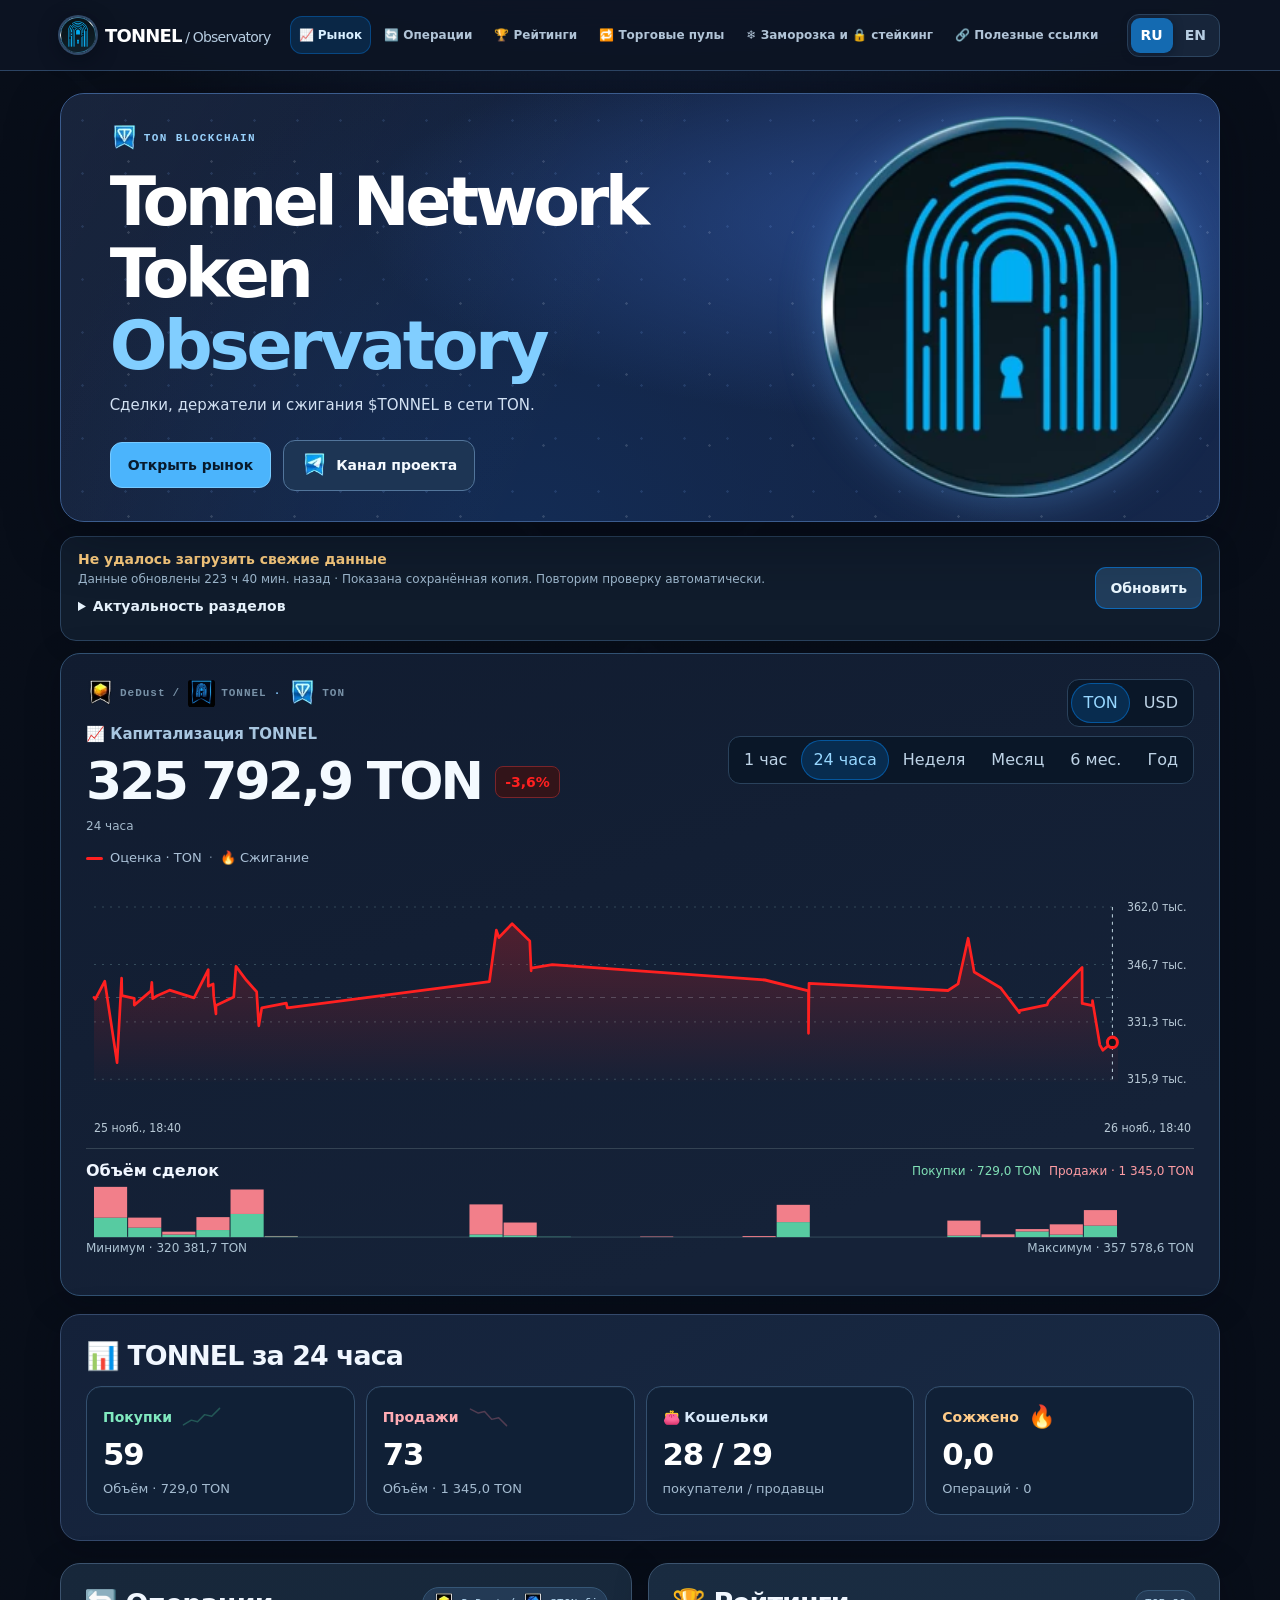
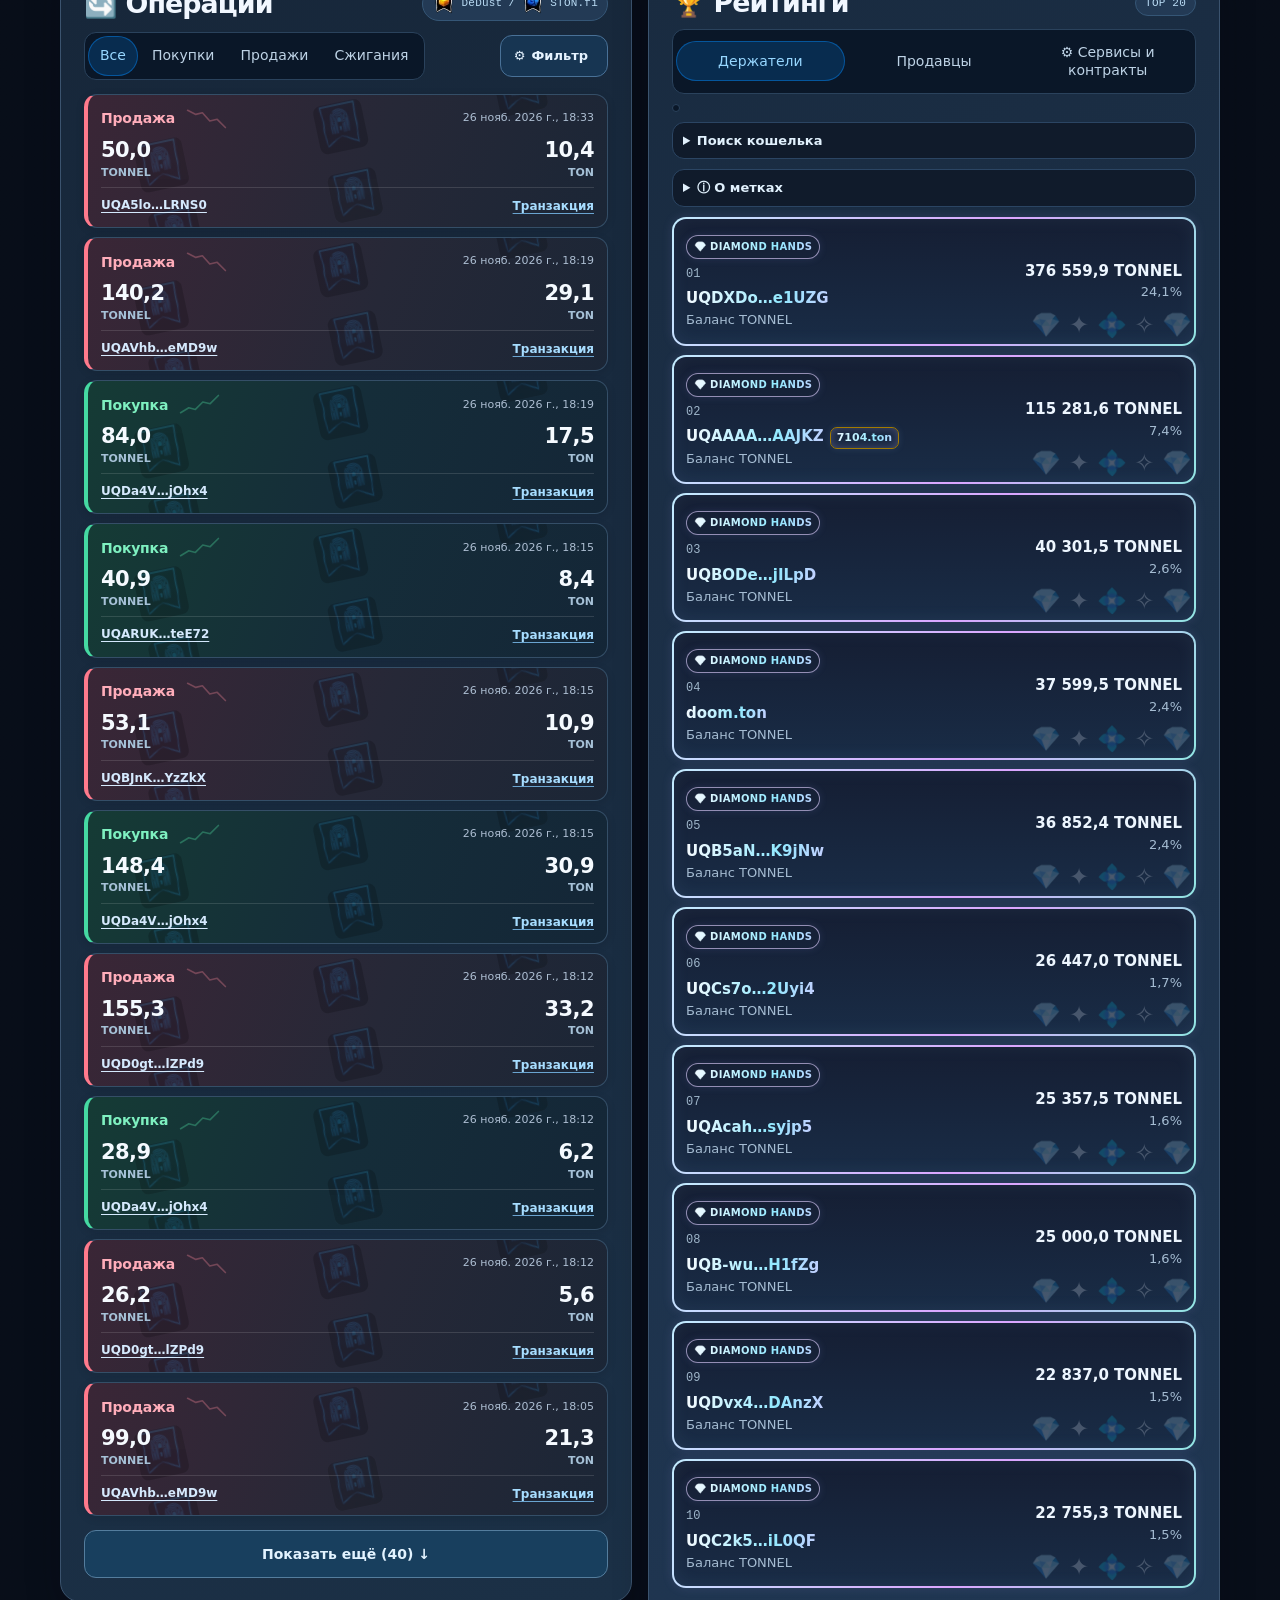
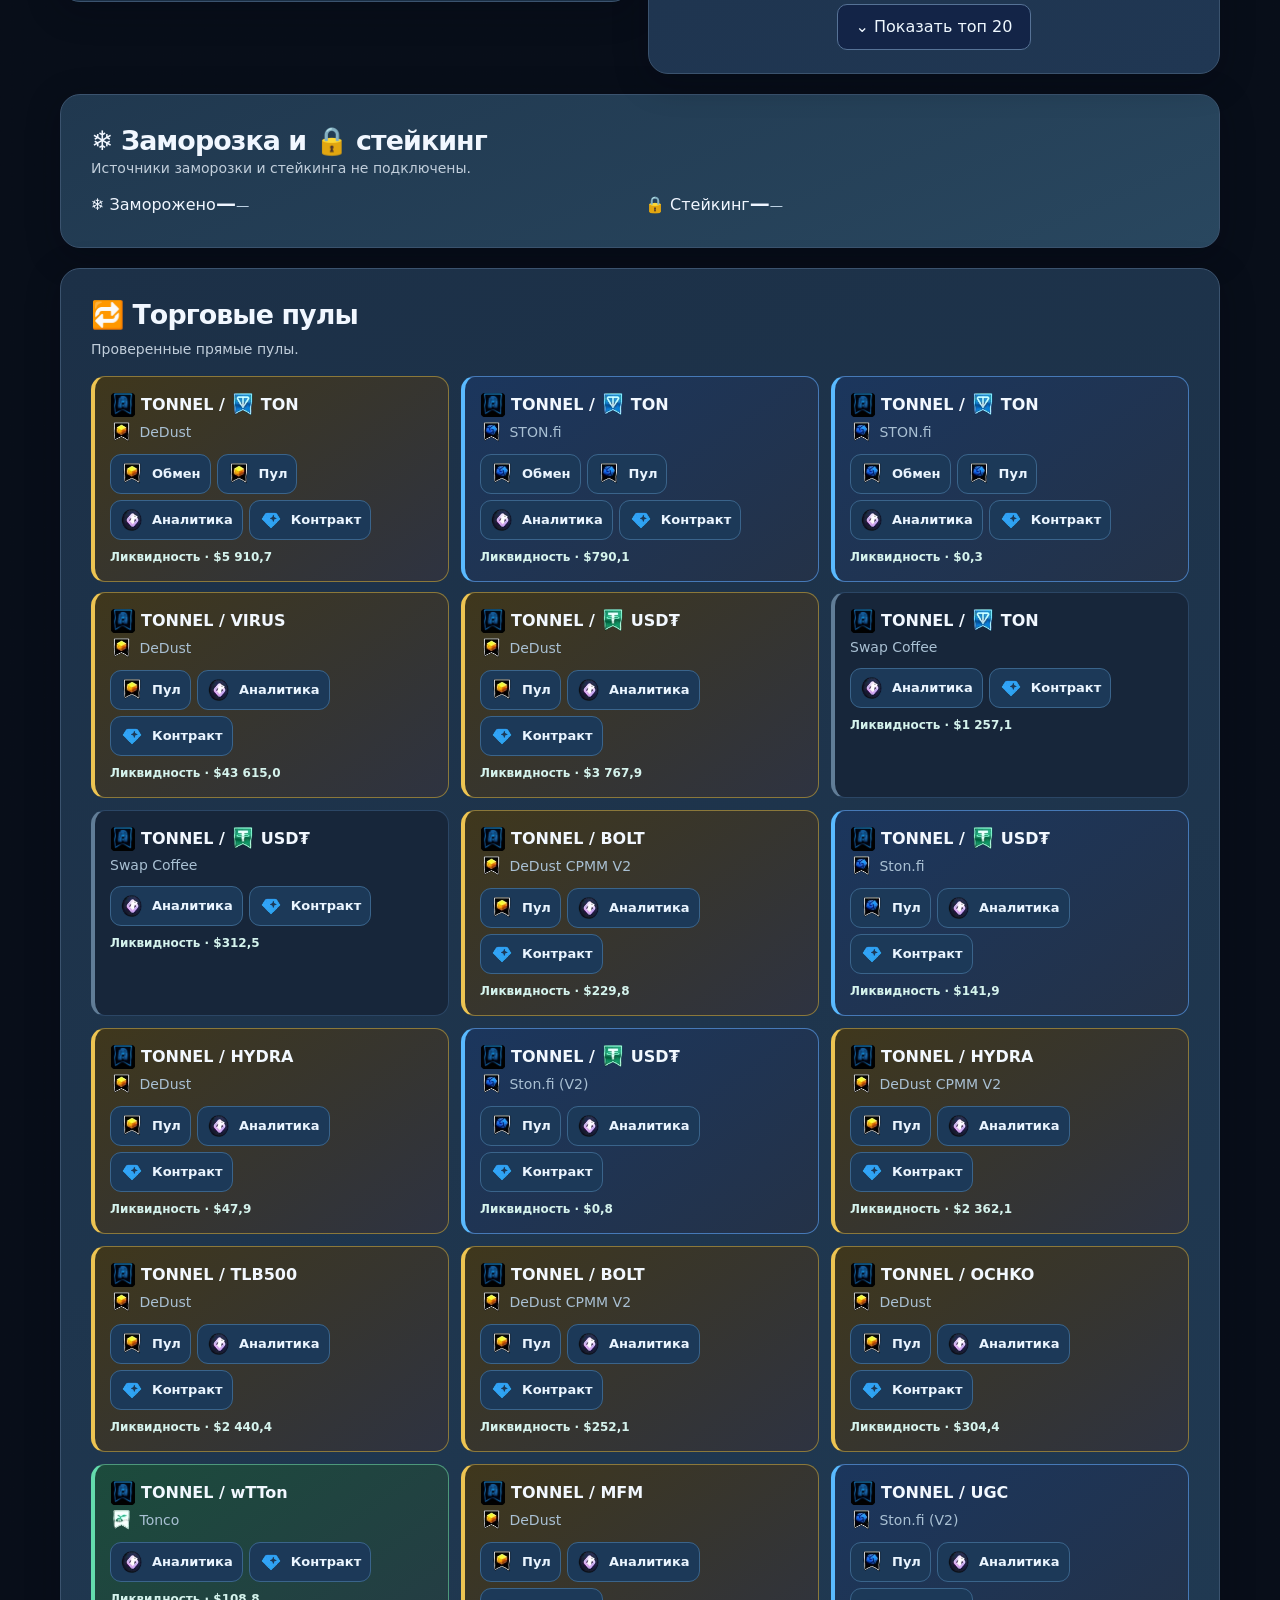
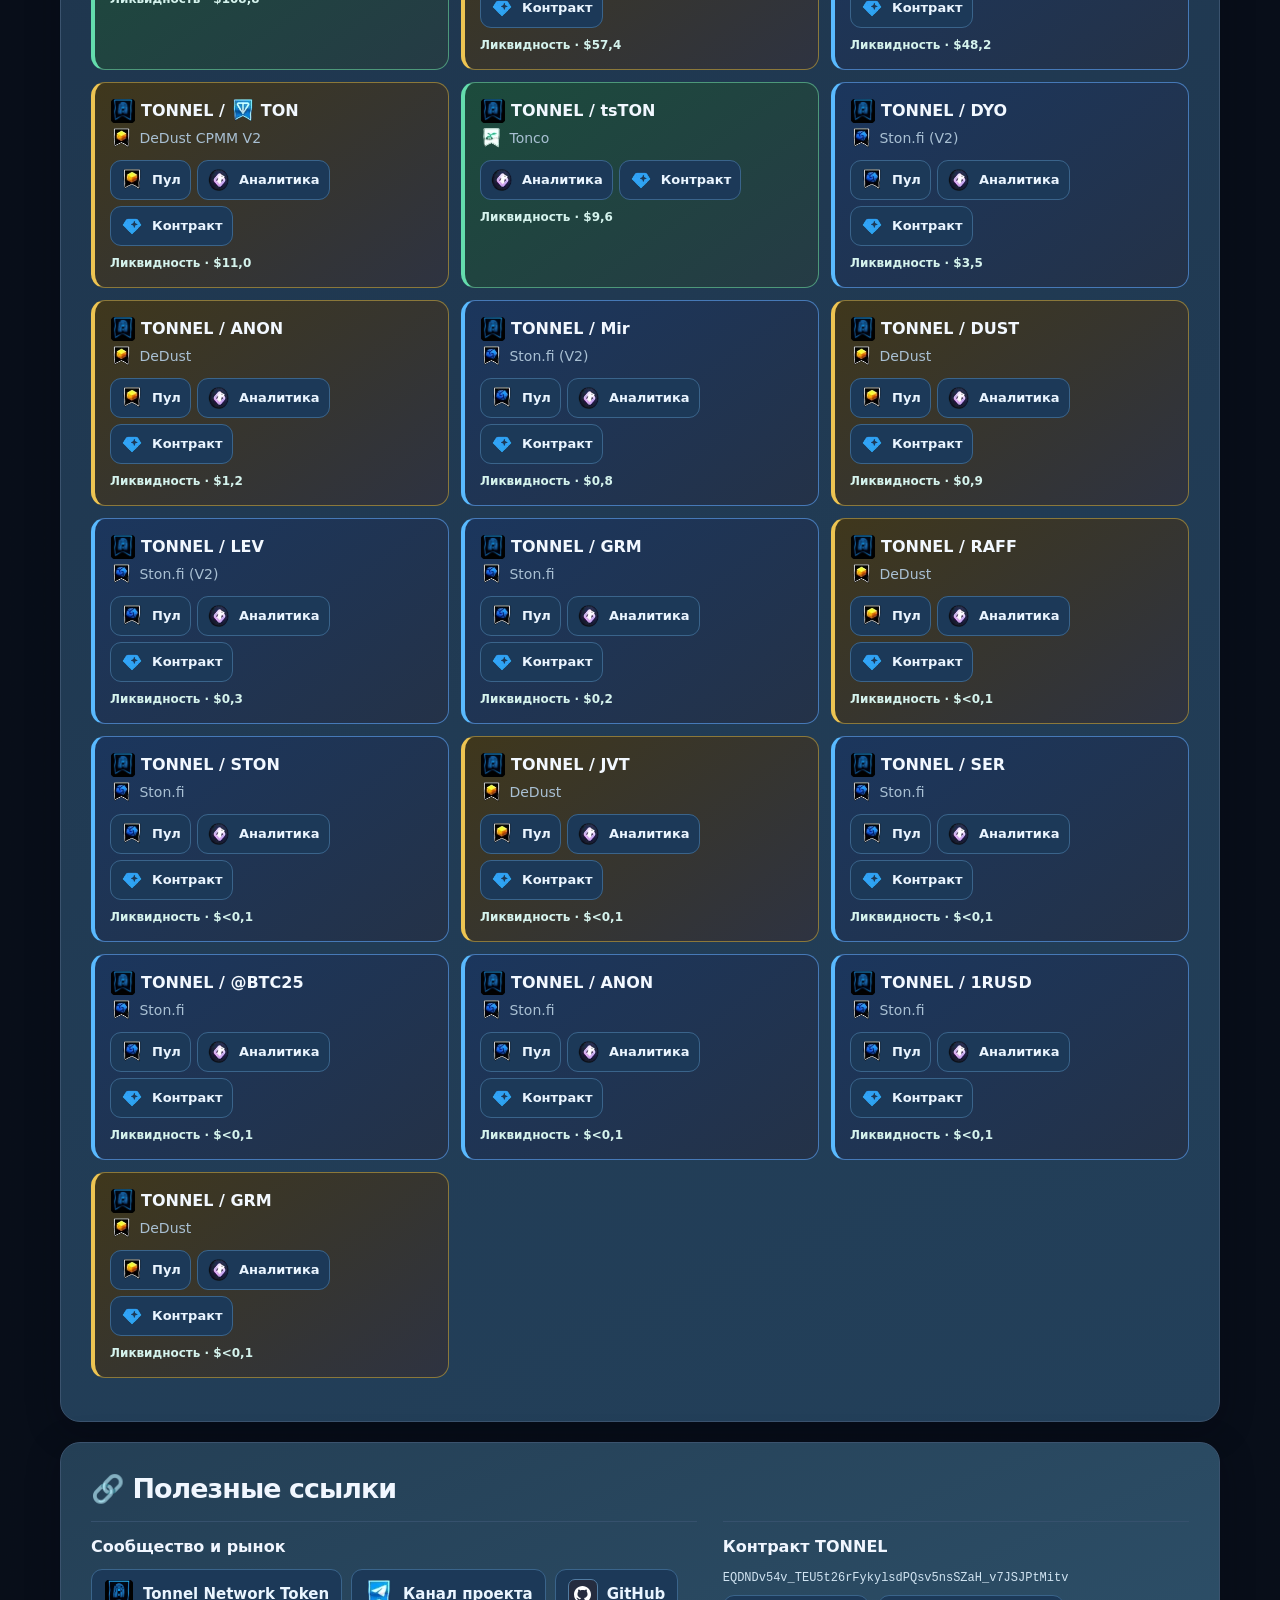
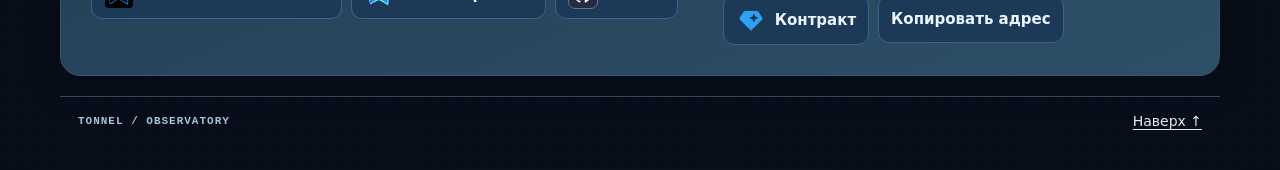
==== commit 9c7922df: "Refresh TONNEL snapshot" ====
--- a/index.html
+++ b/index.html
@@ -1145,7 +1145,7 @@
 <section id="links" class="panel resources"><h2 data-t="links"></h2><div class="resourcesGrid"><article><h3 data-t="projectResources"></h3><div class="resourceList"><a href="https://www.tonnel.network/" target="_blank" rel="noopener noreferrer">Tonnel Network Token</a><a href="https://t.me/tonnel_en" target="_blank" rel="noopener noreferrer" data-t="projectChannel">Канал проекта</a><a href="https://github.com/Freebielife/TONNEL">GitHub</a></div></article><article><h3 data-t="contractLabel"></h3><p class="contract" id="contractAddress"></p><div class="resourceList"><a id="contract" data-t="exploreContract"></a><button id="copy"></button></div></article></div></section>
 <footer><span>TONNEL / OBSERVATORY</span><a href="#top" data-t="up"></a></footer></main>
 
-<script id="snapshot" type="application/json">{"schema":1,"token":"EQDNDv54v_TEU5t26rFykylsdPQsv5nsSZaH_v7JSJPtMitv","updated":1795717925,"errors":["domains","fragmentNumbers"],"refreshStatus":{"holders":{"attemptedAt":1795717717,"ok":true,"lastSuccess":1795717717},"burns":{"attemptedAt":1795717717,"ok":true,"lastSuccess":1795717717},"zeroBurns":{"attemptedAt":1795717717,"ok":true,"lastSuccess":1795717717},"trades":{"attemptedAt":1795717717,"ok":true,"lastSuccess":1795717717},"rates":{"attemptedAt":1795717717,"ok":true,"lastSuccess":1795717717},"pools":{"attemptedAt":1795717717,"ok":true,"lastSuccess":1795717717},"identity":{"attemptedAt":1795717717,"ok":true,"lastSuccess":1795717717},"badges":{"attemptedAt":1795717717,"ok":true,"lastSuccess":1795717717}},"holders":{"totalSupply":"1559422.138838018","holderCount":18187,"holders":[{"wallet":"0:d70e806f079a9cf0128e1f48f946a551291aac0751558170e9c991cf77559ed5","name":null,"tokenAmount":"376559.948352767","share":24.147403001047266},{"wallet":"0:bc8db25f47b32eecae687b2888a070b78162e67428eeda9501b9c5ea9900a507","name":null,"tokenAmount":"133317.672609071","share":8.54917147119707},{"wallet":"0:0000000000000000000000000000000000000000000000000000000000000000","name":null,"tokenAmount":"115281.584431862","share":7.392583544938159},{"wallet":"0:72f01ff5add86b58f1f2b35c59a585264668c2828925795a1230fb3e6902b172","name":null,"tokenAmount":"44771.886101001","share":2.871056206394643},{"wallet":"0:4e0de203a9c8fded421b4d59e655a9ace499da7ce61446789b824523b22ca320","name":null,"tokenAmount":"40301.536388926","share":2.5843891391048315},{"wallet":"0:49b97558b01d0213ab9206c4dfc9244c6785de83372198bac9664a95d75ba1af","name":"doom.ton","tokenAmount":"37599.512076286","share":2.4111182687391346},{"wallet":"0:7968d9381d102b64d21c9fe51178dc95d7b6f6e2df1c2e9af77ee135aa664af6","name":null,"tokenAmount":"36852.435692696","share":2.363211010981035},{"wallet":"0:acee8aed0b41f7505b5f89d0a7e35d0e607257fe44edeef8b0188e4b36853653","name":null,"tokenAmount":"26447","share":1.6959487326316027},{"wallet":"0:1c6a18237716bf5045fc466b3996bda3d2fb626e4f0c947ca54b0971f7e1acca","name":null,"tokenAmount":"25357.545604355","share":1.6260860335899698},{"wallet":"0:7ec2ef5fdc96dba8fe430cf47f6be5cd1662f1fea54bae8870b7a9b4e4e347d5","name":null,"tokenAmount":"25000","share":1.6031579504590339},{"wallet":"0:efc78159f866bc1756d0ada37ad9cd20ae6d8105e1f8cf3fbf65cae01dfe8302","name":null,"tokenAmount":"22836.997700319","share":1.4644525771152432},{"wallet":"0:b69395be22ad2e75e9c0c81972d09900a6a69a11ee5c023e17b2b597a876622f","name":null,"tokenAmount":"22755.250106861","share":1.4592104049399197},{"wallet":"0:2b32b5886d892bafa43427b234198a83cb04b47026b83c65316ce41b1a46df6e","name":null,"tokenAmount":"18322.108286763","share":1.174929342763818},{"wallet":"0:4d23a72c06aaf85618a3daa80dd0cfadede0e2a7ab37d42b7a6cde9802694ebf","name":null,"tokenAmount":"18050.433725539","share":1.157507853453269},{"wallet":"0:14228dc725eb91a9868166199d765c6a659ee4614438fbe0846a5fcfc592ce1d","name":null,"tokenAmount":"17812.924849112","share":1.1422772837113275},{"wallet":"0:fe5b01117bec2ef1ba6e4e108870036790906d7d21a10c233f1adffeeed691c4","name":"shadow-of-gandalf.ton","tokenAmount":"17526.677181452","share":1.1239212747429483},{"wallet":"0:5d848c88117a1cccd4046dcdaeeda8abea62b9928f118ed6c3bed877dbfaa912","name":"mrnice.ton","tokenAmount":"17075.935742679","share":1.095016885896137},{"wallet":"0:011b28cada904bdd4e5846b2411911f30ed14889bd2236b822d0c80f3bc65e50","name":null,"tokenAmount":"14412.343260037","share":0.9242105072829195},{"wallet":"0:04b548c78d18e71e47b4276cc00faadd67c7ee0db8a9a315ef25bd658d545bea","name":null,"tokenAmount":"13994.149337379","share":0.8973932708052066},{"wallet":"0:26f958798b2a19b42b4cc9ae26ddb815de914672674264fccde2b550ed9f4428","name":"tomcatservice.ton","tokenAmount":"13142.781649647","share":0.8427981957111474},{"wallet":"0:b1f715f0119daa142513c72baf2de5de115eaf653e4355a05781f9706b892d7b","name":null,"tokenAmount":"12038.443796832","share":0.7719810753618184},{"wallet":"0:500dfe54b08f7acf78b61aa74082be199d883bb20ab09bd83509ca25893541fa","name":null,"tokenAmount":"10878.249276939","share":0.6975820726159998},{"wallet":"0:3ebbd5337967c173ca7497c42bd54fdbf60dfedf02ce82a1598e737f2508a74c","name":null,"tokenAmount":"10060","share":0.6451107592647153},{"wallet":"0:babd1e49ed7562831b37fd627390712f062c767e4b8e66c13f955c7d909b37da","name":null,"tokenAmount":"10055.789207289","share":0.6448407366322203},{"wallet":"0:32ccb547e94b3f0ce7e297af500bf4412681f69bf0f91feccc7cfda1341bcb3f","name":null,"tokenAmount":"10017.103022783","share":0.6423599340616715},{"wallet":"0:62afa49a1de8c0d2a44e2fe0753f1f3f411393dddd438a70ed9cc21b45d945c8","name":null,"tokenAmount":"10003.503532467","share":0.64148784882078},{"wallet":"0:693aaba20a92db701629b3ad26c55dedc1680372a0544ccb168caed180f0e34c","name":null,"tokenAmount":"9977.577939226","share":0.639825335983793},{"wallet":"0:7a559b1ecd28a2a900f5f57d57a0dfb9526864f49799c649376eda7a7ea66e83","name":null,"tokenAmount":"9657","share":0.6192678531033157},{"wallet":"0:f37451dc768497dbbef133587c88de873dd062d67f82e4e46e7663dc83bd33c8","name":null,"tokenAmount":"9624.930522663","share":0.6172113556009206},{"wallet":"0:65b03e0058ad3b46e2a2bf8e52ca523cb95aa6c28956947969fdd118ade16e90","name":null,"tokenAmount":"9208.750220529","share":0.5905232451932979},{"wallet":"0:878926355fa0c6836f24ccae62e268275ac6f2c048e4b4027543786847d9e908","name":null,"tokenAmount":"8893.680983848","share":0.5703190151240898},{"wallet":"0:68cf02950f26bd20bdcac38991e40429878ca8d7912e31dc97f272e58de694c6","name":null,"tokenAmount":"8072.856286914","share":0.517682549571175},{"wallet":"0:2654b2c38e79d8aacfe08a42811a06188afb4acac2d8f4251516d86d6d76c3fa","name":null,"tokenAmount":"7641.662083347","share":0.4900316529455635},{"wallet":"0:4b00d13f14b6e235136b3d4bfecbb22e06b806e7b02d0144a42eb5e3e856f7da","name":null,"tokenAmount":"7318.173088334","share":0.46928749477591974},{"wallet":"0:036aa1bb23e915113d446f4c6577d999bcd183144365408ad5ed57323eb13251","name":"fent.ton","tokenAmount":"6435.332287428","share":0.41267416481743674},{"wallet":"0:c64ba40185b05f96fb165490915a400d331973bf83296c5729f0f05ec8997767","name":null,"tokenAmount":"5776.133482255","share":0.37040217259958913},{"wallet":"0:d9560d23ea4dff03f0d75ff6f3ae8d855d0442e327f533f252bc82f837420c07","name":null,"tokenAmount":"5756.57856802","share":0.3691481879505337},{"wallet":"0:7ed1bd3453c41862278de3f1c8fe4866406fb8e275477aa24e8bb78faf2be002","name":null,"tokenAmount":"5407.886967966","share":0.3467878795151397},{"wallet":"0:c9fba3e059abe2a6097ab8a18f4886a4fe29fff3e7c5a956612a02a4d4ba4a48","name":null,"tokenAmount":"5400.208601455","share":0.34629549414239374},{"wallet":"0:5f0ece66dee8b2925d52904b5cb140fda4d1ec26d2ff3e08f8452b36c41406de","name":"tonairdrops.ton","tokenAmount":"5067.394754195","share":0.32495336753208465},{"wallet":"0:ebbe31de144a632e97c116a039907d73bf9d15239389b00ebb4698fbaaa94071","name":null,"tokenAmount":"5000.999605843","share":0.320695691133988},{"wallet":"0:6b692cd7fb6dfab550e8cd9e0404f91ddb7a56684aae4d69535141676b9a5cb0","name":null,"tokenAmount":"5000.81444242","share":0.3206838172854394},{"wallet":"0:44096e25b6db5d1293569c9540973c9d9e0701fcc11f99c6672aab5534eccd6b","name":null,"tokenAmount":"4592.821061156","share":0.29452070396911756},{"wallet":"0:602901e9d2d5241af2db0caf80e33f57f9e4d8860fe5eba705ee113cd7182009","name":null,"tokenAmount":"4583.72143994","share":0.29393717876517367},{"wallet":"0:07a82050815af3fa4da5622ffa8450ff1e355ca0d15f780e97bc436082d78703","name":null,"tokenAmount":"4560.08954298","share":0.29242175222533956},{"wallet":"0:c6ad1f60098d2bfb71b210fe93fa97577db9f61b6b6c0fe6b7ee87e603ba49ba","name":null,"tokenAmount":"4337.029600691","share":0.27811773942895784},{"wallet":"0:ba4ead2bb1254db02b74c86eec5104bd4fbba550e09522ceb2f2083e683af5ca","name":null,"tokenAmount":"4295.298285453","share":0.27544166383668134},{"wallet":"0:583146180580a990e4be00ccf77380cf10ea992e87f27f3689397e387967bc79","name":null,"tokenAmount":"4130.860775872","share":0.2648968918031428},{"wallet":"0:6c07ab4080a78bdd1d806f99660fba9ded7fc4a44f18ca4defd15ff0883b1507","name":null,"tokenAmount":"4057.138676119","share":0.2601693649894006},{"wallet":"0:972b0183856e8d811ccb8ded1a14f3fcfb14843b34b3d930ba664fd10fc30b20","name":null,"tokenAmount":"3985.631394965","share":0.2555838663374908},{"wallet":"0:dee5566817511288f97621f68c023deb9b67147bc170228d868b070439862870","name":null,"tokenAmount":"3958","share":0.2538119667166743},{"wallet":"0:b1d07a66704727ff3ded03fc9eb3fe5e267dc4d565639ff35bf1dc672630e387","name":null,"tokenAmount":"3631.487425046","share":0.23287391749818},{"wallet":"0:2979be3ebef833c59937007ef0a397fcc946109e361190da7a465570d6832435","name":"toughguy.ton","tokenAmount":"3600.551239541","share":0.23089009382821135},{"wallet":"0:f6fb74f9c286dd0de9022b598140a869526214380731124dceaa395a5dc9b909","name":null,"tokenAmount":"3578.597705311","share":0.22948229451055138},{"wallet":"0:d53915e070eed910f2a35dc622779c280c863dc683f1d1ae339cbed2568fca4f","name":null,"tokenAmount":"3489.715316268","share":0.22378259416454827},{"wallet":"0:e2d763617be00d3b2c5afea9897f7ab0c68503a07d115e817494883545815a78","name":null,"tokenAmount":"3219.005786193","share":0.20642298874835766},{"wallet":"0:9e3ce3bfd6ab34dbd601c11a6bd1f004e9b2bf9bde3a1a38c6fbd7bc366fc585","name":null,"tokenAmount":"3151","share":0.20206202807585663},{"wallet":"0:89224d45b026f2565a4d1b221f641c842098caebe9a38e17e57c622a3e2dfd0d","name":null,"tokenAmount":"3000","share":0.19237895405508407},{"wallet":"0:4e0785e17bcb0c0ebfa1cbffeecb4ebae2274403928f8b490744c2791a6bf704","name":null,"tokenAmount":"2891.229198863","share":0.18540388307026087},{"wallet":"0:5ee93ccda79e1349e55e45343212e6198668219f7081aced37610988b7ad99da","name":"bblk.ton","tokenAmount":"2852.867974213","share":0.18294391897878118},{"wallet":"0:b9e94fbc3a972630cde3d2e491e7e2f4bbfd4c3cb5d00109954412630aa90597","name":null,"tokenAmount":"2824.174527496","share":0.18110391388956393},{"wallet":"0:d601e49d538f92de00a288da38639dccd4eb8fe25a89a244deb10583acd95be6","name":null,"tokenAmount":"2800.787909896","share":0.1796042162119725},{"wallet":"0:b076d98cfa03f5c5ea737c0017638b49ae2785d5cb7f32f98cd6a32d8c3fb2c3","name":null,"tokenAmount":"2755.645224009","share":0.17670938198057975},{"wallet":"0:7b39673f61dfc7b7eb3eeaf69451d084ecd618499492e4a5957b81f599de6014","name":null,"tokenAmount":"2720.371611418","share":0.1744474150819128},{"wallet":"0:65d6a1939cd6325212d429cb30993ad206756b117aae42081ca05ab9294ccc4f","name":null,"tokenAmount":"2514.72305422","share":0.1612599303030167},{"wallet":"0:09660d31c81016970694830f37a04394bc49de23a389defab342da109a8212aa","name":null,"tokenAmount":"2463.827420322","share":0.15799618069792745},{"wallet":"0:c8088014abc58ec085a8e937bb4ccf0c6eb8eb07373c1767c965d0f4152ff21f","name":"ricardomilos.ton","tokenAmount":"2459.865046428","share":0.15774208824949315},{"wallet":"0:e2e16764064f4aa39fb1efcf62270303b3d47e1af7e0198cd3842d94f0e23f81","name":null,"tokenAmount":"2330.276939113","share":0.14943208006841394},{"wallet":"0:779dcc815138d9500e449c5291e7f12738c23d575b5310000f6a253bd607384e","name":null,"tokenAmount":"2327.430633905","share":0.1492495569954684},{"wallet":"0:2b3b41ae073f6c5e004067e3cb8eb437d75e7fa571dedb2ca078caa636d10530","name":"morethancoin.ton","tokenAmount":"2287.562957253","share":0.14669298968382904},{"wallet":"0:591caa53bfd54a1e3bcca7674f08d00fef0d28068b9d29ddd4efa5577a99a5ed","name":null,"tokenAmount":"2187.7556874","share":0.14029271695669115},{"wallet":"0:71b863107573ce9dc948647bc25828a8463beec61fb3d7d6dd48d3683659a80a","name":"4815162342.ton","tokenAmount":"2187.495318568","share":0.14027602046216825},{"wallet":"0:ce3bb1db3c59ba45684c6beb1e821987ac8d2b9c867ee879946828374a2bc0bb","name":null,"tokenAmount":"2178.511800599","share":0.1396999405319645},{"wallet":"0:1d488035a201e6c1260963c4893475eab1d8316e74ee9ea7d0f59659ef4ec0e4","name":null,"tokenAmount":"2112.854042756","share":0.13548955027215173},{"wallet":"0:82510c4ff1360c159c2543653dfdafdcb7f6f5dff294c54e239cd793f28f1ee2","name":null,"tokenAmount":"2039.292801005","share":0.13077233868980154},{"wallet":"0:f482dce0989131a3e7023c1d28e2add3be167495a2ef119fa0db58ca490ea564","name":"margin-call.ton","tokenAmount":"2000.000000001","share":0.12825263603678685},{"wallet":"0:fe98106451d88f11b91d962dbaf032ac43134cc8f3470fb683312c258971b9ed","name":"hochudeshoviydomen.ton","tokenAmount":"1983.334760539","share":0.1271839555911945},{"wallet":"0:f2a811f7878bf728e7e48a7a995c74d58672957707959fd7ff451dd57977f95f","name":"exitcode9.ton","tokenAmount":"1979.399596642","share":0.1269316080196811},{"wallet":"0:9c4b501970c05843383a9193a460b897ba1af0b9b4d24ce88b592cc127374164","name":null,"tokenAmount":"1948","share":0.12491806749976793},{"wallet":"0:3d3edc3e2bf818e1d28d4f14838dae7bb5d4e00b5a26882ed6ce2422d1eae647","name":"aionsz-wallet.ton","tokenAmount":"1930.489080956","share":0.1237951567363586},{"wallet":"0:fbaadc664718be831c9b1c3b3bf890f6d0a2e27b7ea49505ee00f5bbca5d62e8","name":null,"tokenAmount":"1912.11681707","share":0.12261701109968771},{"wallet":"0:1cb9996c220460fb92842400a9de2ef8a0b4bae83c4b7237aec0da93fb1c6ed9","name":null,"tokenAmount":"1900","share":0.12184000423488658},{"wallet":"0:87ef04c6bfe52573c5430142b44d16afbe081080140240cbf3750942dfbe3b21","name":null,"tokenAmount":"1857.709842938","share":0.11912809217408232},{"wallet":"0:95444edff07d12a85360c5c63a7beea147ee240743519757c2df12770a6ad49f","name":"the-godfather.ton","tokenAmount":"1853.647743983","share":0.11886760472467194},{"wallet":"0:21d1d9cb3bbf18e6a484f0e0ab9179a9a0e112fd5b30ffabb0c9116ea0ed6fcd","name":null,"tokenAmount":"1822.557214581","share":0.11687388354888006},{"wallet":"0:bcb4446b75383a8ea4c9f1797c2af07f3cdac14a9505a99e42925d7bbc7437e1","name":null,"tokenAmount":"1811.248310996","share":0.11614868520114938},{"wallet":"0:49e5b3af8926247f73391e0291eead041c2fa9d59a5071fb05531606c9f938b9","name":null,"tokenAmount":"1796.768458552","share":0.11522014557846648},{"wallet":"0:92df4666dbfbd42f35b52ae1d5a5b541b5d100e25174dc4fd7b775318b84f864","name":null,"tokenAmount":"1796.740262883","share":0.11521833749402945},{"wallet":"0:a509fb6e9899b61f9a2b1d393b1956897d611cdb6d8c378759863d21246740fb","name":null,"tokenAmount":"1765.652866485","share":0.11322481722624844},{"wallet":"0:f56a12775fbeb84d561aca0e3647532d43e8c4b3cfa1e239426ed81e9b31ec92","name":null,"tokenAmount":"1708.938844281","share":0.10958795580229433},{"wallet":"0:10125538f1eef4b2cc9c4b8d172000e394077d2669540e98083570c7f0669ce9","name":null,"tokenAmount":"1700.235821226","share":0.10902986297814826},{"wallet":"0:efbbab1ae68e286bb85d3bde6bab86dcbaa0ab6dece4512060101a785bbb914c","name":null,"tokenAmount":"1633.240964886","share":0.10473372951489499},{"wallet":"0:720113ea18c4165fb9210ef87c899eec35cfac83ddc8ce6f56fb72033d83fff6","name":"romantp.ton","tokenAmount":"1630.706400917","share":0.10457119725978102},{"wallet":"0:88ac00084768e558e78c56c59d23af6142d82d8dee30479d519ba0b67ea1a51e","name":null,"tokenAmount":"1580.145487927","share":0.10132891207408558},{"wallet":"0:6f6813fe0652888be28a653aba567747fcbbc38a5d1b8b1f30408b623120d41e","name":"brucewillis.ton","tokenAmount":"1578.740508279","share":0.1012388159023686},{"wallet":"0:6ca3ab62d608b4779109496903666a1e3137c8fb8710ac80e3c5df4ee31326f7","name":null,"tokenAmount":"1546.101410704","share":0.09914579075144182},{"wallet":"0:5d73d46431b1a22eb361b0a5bbabd9d91962a8df45657981b22067d4cab1809e","name":"itsmyaddresson.ton","tokenAmount":"1545.696667283","share":0.09911983604611094},{"wallet":"0:2d7ac44815635b7acc15498205ab61f33a50c29f729eefa9577313ec5c7bdc5c","name":null,"tokenAmount":"1512.769726679","share":0.09700835258156715},{"wallet":"0:ad86cda25bb7c13437ae8f06ad724d4739864828dd22b8737f03a718bf902c52","name":null,"tokenAmount":"1500.099716573","share":0.09619587148421394},{"wallet":"0:9fc24909c0c9730b0b5d58ccb37095b6a3ab7aff02075ac56d1aa3016ca62b01","name":null,"tokenAmount":"1484.078716194","share":0.0951685037189379}],"asOf":1795717717},"engineVersion":"1.3.0","methodology":{"valuation":"last observed swap in primary_pool times CURRENT total supply; not circulating market cap","primary_pool":"EQAvtGe8Nep_XncmQYJrqzWjjdsTaygzL17bvH_8Rjryz1xu","sellers":"sum of successful supported native TON swap sales; service roles excluded","holders":"balances excluding known services and identified contracts; unclassified accounts may remain until verified","burns":"accepted burn notifications and zero-address transfers shown as distinct evidence","usd":"historical TON/USD rate from CoinGecko","history":"incremental confirmed swaps; missing intervals remain partial"},"serviceRegistry":{"asOf":1795717717,"source":"https://github.com/tonkeeper/ton-assets/blob/main/accounts.json","sha256":"4286bd47e11399901a7d713c9e98a5dba17300d76fe272f4f5d46110a84f4e2e","entries":{"0:ad8afecfacc248996885d8be6824280f9f3a7e54c2f6080b7971b9f556c280c4":"Crypto Bot","0:dddcd3cdad60af4c0d69389f567ad51d0c263fa4968d655ab424c69aadaf9322":"Wallet Bot 1","0:436a76c2794a88e3fbfec6b9c0374fc8db046f10868b835420d9937973a665d4":"Wallet Bot 2","0:6e814e6450e8c578067bb656298fb4d01397dd15018d7f34dc369eaba4c2111c":"Wallet Bot 3","0:5f00decb7da51881764dc3959cec60609045f6ca1b89e646bde49d492705d77f":"OKX 1","0:f15db2c62cd86aff0860d39c491fc73a31395fafeb5945e644498562260c782e":"OKX 2","0:e7e86da08742ed933434ffeb8f08a63c7e100ee842e25f599a9cbf0891574a6c":"OKX 3","0:0338def34b84c6ee9134a04ab1601450be446340a37ae259de57cb37bdb590cd":"OKX 4","0:a30a49ec725e9f57244b66af4c2da7ab76004b4fce80d3a34b1cd0c37762abce":"OKX 5","0:24da1e7b8da901e5b3dd0f98c397feb6e5a5ea483195a8b6bd0682cf2c5327ae":"OKX 6","0:7f2e84c723d8b6b6b1aacf810c8c26ab23c22022b464b87104b2d3065b0ea70b":"OKX 7","0:854ec4521efd52ad43bcf1988e4c44ebdf9a26ad18fa51abfdb685fc3b348a5c":"OKX 8","0:f9bdc0de461c1a2e002fada9550bbb095c8f9f73668d70c517a9cc7e050f8e5a":"OKX 9","0:9b9b739de2527ae72d21083f5198d710c7288453b4733e57ecadb2e189ac829c":"OKX 10","0:b31535e934db05bbc220267467903c8108bdabcbc2a06588838b726ddf589ef0":"FTX","0:57eb74407604a19f7e04005315ef70aeb7b675e6551977586756f6baf12125ee":"MEXC 1","0:1c7bd690f4f93de8b93db5790129dab65926c6e1fc9b57380089db5529516630":"MEXC 2","0:d887d0e2d1c4fc4126e71c970d33ab1896940000eae703bb1ab6cecc830777e3":"MEXC 3","0:7994848c1fcbcbc57a6a5a987b66eb424b8b54e10759b6b514a66b600c2b0eef":"EXMO","0:8d195793baad9a08c46dc353aebe999341dabd07721b9725f19e18abc3d10d92":"EXMO Cold Storage 1","0:26ab8ae763a3a7c3067d882b7b01cd5d37254cb8768f57b6a47c00028effc7b8":"EXMO Cold Storage 2","0:0130c77346e9ed82df677d107ad6a775c11f9c18f6a05c0dd17906b355850dad":"EXMO Deposit","0:342a359e38357c083968129fddddf049ef5c47315bfbef27505a356bf9f02d65":"CoinEx","0:555f3053e257130374bb831ae0e219e5e5f9ec0ca8f8a0d133369d3d690c64c2":"Huobi Deposit","0:85af78e8d035e920117cda654615cdf371d464480b629e110d3c5310d85ab362":"Huobi","0:80d4123841167ca989ac912443cc99a4b9c1a87584536427ff6fd85c92395ae9":"Kucoin 1","0:b37e57033db21d10b950e6143b658c10c3bf425bd193025960aef7f22dbcf4fc":"Kucoin 2","0:07ce60b7e5f255a88c3707f3fbc79e2cf924ed6b4b7d09c6324f0ba2338a48fa":"Kucoin 3","0:a14b1f452385b2bb984ad2c4441e1d23cae071fdfc096dfba53ebba3b6ff1d10":"lbank.info","0:75726a716f747e60b0371cb0d5d35471e8e1e931003fecc3a0961a8bd82c09c7":"xRocket Bot Cold Storage (Old)","0:c1dc654b598ab84cda4f12372efed8907cedf0901865a58649087373e01b1c24":"xRocket Bot (Old)","0:45614fee399c43d77bb597558791831bc0ee31754cbb2b5b1fbf5a3488ed9940":"xRocket Bot Cold Storage","0:011a8f0a0b36b779af033473274966666d1cd6fb4e77df679375fbd6f970d012":"xRocket Bot","0:c3f1da8ecda8f8cd42bace224ea3f1b6971eaa7f54c492d4d190527b4f573f7c":"Bybit 1","0:4a1f3ebcc66bdcefa90245bdf541a50ada1c688a487534b1587abffd93038834":"Bybit 2","0:cd525c15904d7b4027eae08b318624260f371ce8c9f4fcca0cdb7b583854107c":"Bybit 3","0:ae62a192da96e266161a702cc9f6de91c0c3441f17ceba51bc442dfb2031a30a":"Bybit 4","0:e3ce05c4da977132c24a3b102da8b5fbf2ea9173337b49de346e4a4b057f7579":"Bybit 5","0:e33ef85d174eb457c072d1ee10215b69ab9b64192f7421302ab1c8e26b7ad4bd":"Bybit 6","0:7f97f36dda3f7dedc9e12f8c09c4f89e7fbc17527ab3f67de4c3b155297a56e4":"Bybit 7","0:7d133d4e425c8e00de015513a44e66e6d163b21e71720aec7579965e5de28c55":"Bybit 8","0:f2dc1860686cd658987e2bed8216532d8c004460dadea907cc7d4ad7236c496b":"Bybit 9","0:4a1c20bc9a6f9294f75f1c87a7f383a8b73a483a2e6dcb3630ddbe78b3ccad00":"Bybit 10","0:008bb088e81e38d583826901093567027cc1575ec744ac354fa4eeec302d166d":"bit.com","0:1882478daef1b7ed200cbbdc201bd4ed0b24c2e5f1a4c7c15aeb7e3b1a759193":"Coinone Deposit","0:a4d2072b1edc1355fc7fbee0095beec7889a2d3cfaa9edcf2ce9e128631abbd6":"Coinone Withdrawal","0:f3f4ed0913ab555d023745058f1a6c55a49d4876593cb9bdab1f780a99b185bc":"Paribu","0:f9873509de5a2f97f7b2805f5f7aafab447f43c91e751cc8efabc6d2ea09d78a":"BingX","0:b496b8f73b469ff06a2d89e62c4d70a103fc228c821537b49dff092060bc281f":"Gate.io","0:60ff0b28e2b3839bef250a81be9f2e78a6265b980ec5d24df4e44bbff2c3fb25":"TIDEX","0:23eef28b6da5a368d6c0b8028fd5ed47c26758676bc9db1b5653caaadc969f91":"CWallet","0:00ffafa9fb3d4f837824436d19953c792be6632af73a9b82c4dc69ca07195087":"Matrixport","0:b58c73481f25a280f9705ab3424be850614d823256263ecfa049fa9fb917720d":"QMall","0:00b402b789e5626e1c61b50c5dbe2024426e92f16c0c2fb735396df96046b5fa":"BIT","0:2c54797319837b4c6d014fc991c1a8d4294dfd4d6cec4937e370f1f27db0423f":"Bitforex","0:6a5a76a1538cf9596590ec3708470649c342624bf92e63a6a7a15254ededa904":"Bitfinex","0:59b065c5d66261a5317660e96eee476aa6a11b749bdcbe8c0d1f3dbf24200d1c":"OMPFinex","0:3cd5ad54b190a71caab984b0f210e3742c7f2147b7e9073377d7c6b470017362":"Bitrue","0:6c53cd87cc0d33486db42c1c7fc03dfaeb2f7b815afc368ab1aee567edda3f72":"Coinspot","0:9a582c23266b8ea47eb71118a3c040d42b230b2266fecffe2d3cd390c0922c35":"BigOne","0:dd528505af15c6e5206bdd8f6c9a3b541f80ca98ae8a5066ab3ff8de1ff5e678":"Farhad Exchange","0:2b6f3cda567c385f0645486f3c665a451f56b2969d1be57d86eb77c6077a81d1":"BitTime","0:cdf7f0d7c09036f064272e3c429ed570be49ef29eb3a735b64bbc17915073732":"Bitget","0:e9c0a24ffaa6aa4f228890e71ae9550bfc53a6c57e643bc31c240e18727ac1ce":"Bitget2","0:336502faf83ef5b532d315ba71450b661c90e83fce64d8bc1fd2bf642f3555d9":"Bitget3","0:b308c7f9b4f596f6250175885972549871b05c70ed3619fd5a939401eea972e4":"Bitget4","0:e2d1df206b372db1f3b890e60d185b67aa0c9f1b6b6ff60a05091c8c01b40ac4":"Bitget5","0:7a0dc94da9f48b968dfb87be38d4fab7286288db7a04d3081feee177376d9089":"Bitget6","0:8785ef5ebb0fd24c6911d10f43c00961e9748fa54297a1ac517e3c5fe76bb0be":"Bitget7","0:213b6804c2082135a4a803da8e3b30cfed51aee9af2ad2100334b7f4711d3bcc":"Bitget8","0:573dfe99490a041703e977e4724135c5b8bea0bea67839612247451ca9d5c4cb":"Bitget9","0:de2519a527de7e1d4c1028bdb74e022b28a6e370e4fec3fc27d8d971308f99bb":"Bitget10","0:06476e580e250d0abec5c365a711833483c581d57b908be37d56bdb0e338c312":"Bitget11","0:c9959a997e1d4e4383d8db37b86d2101ce78dcf1f1b3904d9888fe572ef0efd4":"Bitget12","0:c07e51e5b694937758f45f4003071c84f4c4a68bdb168a22c3d6c8b89cd6186f":"Bitget13","0:1797a5c4c50a2b312ce9927ff6f12efd3b0b58ff311445118c2d2e64312b5d79":"Bitget14","0:6083005b354ab1c4785aa8ce8293ee5c9c182e9248f27e9c9074f35c16342083":"Bitget15","0:f99b14600ae44d2f12b178e8c6eabd78892ae82c5e45b6898f9deb7eb203f9c4":"Binance","0:8e91b50381c36dd42accdb51f5cb5d96848568b4924f8079b1a5ae7e10f43eda":"Binance Hot Wallet","0:ca1d9edeef40b3a9dbd9082f3767859547c3ce0bf641d09d58e33a3cf06fb309":"Binance Hot Wallet","0:a2faca7adfebd5c5970108d1f79065cef32b0c143fb13489066b684cdd7ee95c":"BitMart","0:5d5a830e48214791f4ab5352900c624d3bff3c5efd630196b180158eb789990f":"Nobitex","0:cad898b200a0934ee416c2039bbf3f5d7f1a323172875b3c19d378a6f540f7b1":"Nobitex","0:4532d5bcdfb05d3275cbf255bc91c3635cd48d63b719441581c5542a4750fdf5":"Nobitex","0:a32d52ced80a23fe4fe90ba94593ef686de03f9fbdaa069e642826a95234b982":"Nobitex","0:fac8ffcb6f89572a1232d59e91c65909ae408663fd2ceaecd35f35b5e9d670f4":"Bitpin1","0:c14ce5d772539be26fde315a505a1e0514104e76eef776f0b845e57df0557ddb":"Bitpin2","0:dd36441bf4aa8a6a6ecfd763efde1eb82dd86bdcfb1456b45ff4b73f87657184":"Bitpin3","0:402f5d4f4f8bea7b0bd511b9d3771834c1a22bbbbc8a326035eb07aa24f5c9f9":"Crypto.com","0:ca6e8f2a3dfc875b8673d8677f3818c4b8c02d1aa481a86a0c61bd09f8269f1d":"Foxbit","0:60def37fb0e6f41b18a73c2496d96b25442344864ca0ed97189a6f37e2439c56":"Richamster","0:97ad93444915089e812238ff10abe9066d0b03ea3dba2a8630fb9c9f88aa455c":"Wallet in Telegram","0:1f5806c73d03bbc96eb7eebf16067f1f2e8e270cfa16d57001aa9eaf7456f008":"Wallet in Telegram","0:1b44ec553616b0e4551037038834bdf0bdaa1f0440e10f3331d9841585612a68":"Wallet in Telegram","0:cf06c94efdae26faaa1d85092fc4daee78eba09e69c36dac051c1d8ffde35f40":"Wallet in Telegram","0:91887059ba56a03790b0696d7a402ac0691dff62fcd398e813f97d3b2736fa58":"Wallet in Telegram","0:6db0f022632b6269f0d4dbf8ea60a8448bbc2bcfc6812e31af8cc6405c268af7":"Wallet in Telegram","0:dd6ff02c59634745529b99a8d5beeea9f6c38a9188e6a7e96a424e3820c8ac0a":"Wallet in Telegram","0:023895aef955024920a291c6f3715e291df1b3dd254eafa8b09e21a2d58d5897":"Wallet in Telegram","0:f5066318091a8cfb530ec732104ce38f7783d92a6679ffcc0ce0960b0e94c7d0":"Wallet in Telegram","0:0c5684355f5410a923fb7dd59314905dc7ff157b28c9130671c7a4f17007e898":"Wallet in Telegram","0:23fe558cdf44249381aef36472e64a5072a24ba97fb61b2f5791da6013aec92d":"Wallet in Telegram","0:b7be71ac1b40e436db36721d9c20e82d44e78fc1e86a8ad15e00b1cc16831dcf":"Wallet in Telegram","0:55b7223f04dd1f2e1b3f28e4ad628fe6cab60004f280fb0a58cd27fc590b2eac":"Wallet in Telegram","0:659dbf460831a72795c4a9a9872fb4a3e7fd302783068dae53e8f2a5c150084a":"Flipster Deposit","0:d0a6eb95408e95ce97b0ca597fc523ff4809523635e8f519e00fdcbdf42f0c54":"Flipster Withdrawal","0:ec85cfc7fd1009362e421b5a0141f510d6540107ab73e7829fda1ef9e97a75e3":"CryptoBot","0:817438e5b0e6eb113ab74d73fc95f7ec19247dbe6ee27a42c3d0164d614c3ca1":"Ourbit","0:66a1e72196d64d6faf48fa4b2ea861f67b0484d2d14a59caf701d8c286ce44e5":"OKX 11","0:419712bc541c4489d6f1c38a105722d293b8847fd54f2717ad69142911b8be5c":"Bitfinex 2","0:6c25b5f2fe5ef1a6a1978f611f61a50883fd50a0822b19176445fca931823263":"OKX 12","0:14de4b02647941779108b7b99be85596260ccde813351000055d744dd8aba04c":"CoinEx"}},"identity":{"byWallet":{"0:d70e806f079a9cf0128e1f48f946a551291aac0751558170e9c991cf77559ed5":{"checked":1795717717,"domain":null,"linkedDigits":[],"role":null,"activated":1737304648},"0:bc8db25f47b32eecae687b2888a070b78162e67428eeda9501b9c5ea9900a507":{"checked":1795717717,"domain":null,"linkedDigits":[],"role":"DeDust Vault","activated":null,"serviceCategory":"vault","roleSource":"https://tonapi.io/v2/accounts/0:bc8db25f47b32eecae687b2888a070b78162e67428eeda9501b9c5ea9900a507"},"0:0000000000000000000000000000000000000000000000000000000000000000":{"checked":1795717717,"domain":"go--dnsmint.ton","linkedDigits":[],"role":null,"activated":null},"0:72f01ff5add86b58f1f2b35c59a585264668c2828925795a1230fb3e6902b172":{"checked":1795717717,"domain":null,"linkedDigits":[],"role":"unclassified_contract","activated":null,"serviceCategory":"contract","roleSource":"https://tonapi.io/v2/accounts/0:72f01ff5add86b58f1f2b35c59a585264668c2828925795a1230fb3e6902b172"},"0:4e0de203a9c8fded421b4d59e655a9ace499da7ce61446789b824523b22ca320":{"checked":1795717717,"domain":null,"linkedDigits":[],"role":null,"activated":1725101468},"0:dae15ccba7159b092a72a3a535a5f8b2bbc788fd2d83b1d3065dc6f37def233a":{},"0:1585b8d33175a879267f9db188830aabd6faff0636def25a502482b32d779e30":{},"0:1150a755fa21c54a29fffc7316ae4bc9f1434e1d99467c0579ed50d39a3cad78":{},"0:499ca94fe52967e56106b392fad839432a5963eb16b4c40708e8fc37d9b498cd":{},"0:f482dce0989131a3e7023c1d28e2add3be167495a2ef119fa0db58ca490ea564":{},"0:5717b2f849b97720a82d91134e227fc881e55eeda6c793b5f2182aa07d036aa1":{},"0:dae149d747670f88fd1f53421923d4918594fc06fc1322b25b51990e4f73c9d3":{},"0:07e0dfa1eb6e8f1460d7c03a88b5ff71e19d410a93471626a28a0ea5df031db6":{},"0:52134773a9803f5ba133f01592876a55763d347fc44e04b93f694dbd8968ac05":{},"0:fe7c3d3af8eb5b14cca20d292bf0b993a32c49cda6c536abbfb988c13c18f8d1":{},"0:36a4942c36b29e2016dd30e8bd4923b6307ecaed93fbc0c35712d2090c69be08":{},"0:134a990e60c34ea74c4dc8e5433ceab0bb6782d1dff0e70e5c758f15cc63bba5":{},"0:bf3a5635006135917f701a5a31efc5791b0f61225d63313bc84cde1200efdfd6":{},"0:bb29babdc7b9f5dda10272308db8d4e3d7d37a15bbf4adc8a0d04eebd7ba0922":{},"0:fe846b43b96c3fc30dfdda8753c3ac91edc1f3386fe55c5264ef8ca246e18c55":{},"0:8b1cb9b7fa8051c5ced91202e45d40ce0f7986962e8ccd308fe331586580aab8":{},"0:aa67737698d517d5cfa493f3f7c34b5cd0ec39dda52dce7bfaa810d069ed5200":{},"0:e1e3358a985a19b447f40d1f2bd104dc03c25be10508971e7f309273b932ebae":{},"0:30216f2a42379d332d5ad59b1f042e1e8dcee4caec62cbdbe2e85a0f2d9852fc":{},"0:25fa09716cdee4ebd95fe577c3765af6357ad54279771fddc2f2a71fca1be3ab":{},"0:6798b0df3991bd0cebb8371e91acb536614b5ff6ee13f3bf167b3de5a3613d0a":{},"0:4b7fcf13359aab8805643cb8dd97436266fb06da1332e4c30e3f6c5c9757497c":{},"0:9220c6bb01f15dbb8840e81377ce3607d525733c28f0eb678bbdf0fbcf989d82":{},"0:122e72cf9e635a230f364761a9f78a20267e49826048a71abfdca1ad003dd6c5":{},"0:050ee44433e58b94425be8b0a8cac092d61fa772bf0d7b2e47eff71a853b348d":{},"0:a0112c117d7baed7316325fa212cd333e88beee7c77b1a5abdbacfdc99a98689":{},"0:501cbeac6bcbb630970c657bd08ed7dbf913b436b09b207362b261b8c5d0d535":{},"0:840ea3fbd53c4e48c26b418d8a64d141122e2b1a7a2c3f42a1c16d099a113d8e":{},"0:49e5b3af8926247f73391e0291eead041c2fa9d59a5071fb05531606c9f938b9":{},"0:8081761f119a6e34caac3da5ad4b130d940a451bddce495761340b9ceab2909c":{},"0:49b97558b01d0213ab9206c4dfc9244c6785de83372198bac9664a95d75ba1af":{"checked":1795717717,"domain":"doom.ton","linkedDigits":[],"role":null,"activated":1711640311},"0:7968d9381d102b64d21c9fe51178dc95d7b6f6e2df1c2e9af77ee135aa664af6":{},"0:acee8aed0b41f7505b5f89d0a7e35d0e607257fe44edeef8b0188e4b36853653":{},"0:1c6a18237716bf5045fc466b3996bda3d2fb626e4f0c947ca54b0971f7e1acca":{},"0:7ec2ef5fdc96dba8fe430cf47f6be5cd1662f1fea54bae8870b7a9b4e4e347d5":{},"0:efc78159f866bc1756d0ada37ad9cd20ae6d8105e1f8cf3fbf65cae01dfe8302":{},"0:b69395be22ad2e75e9c0c81972d09900a6a69a11ee5c023e17b2b597a876622f":{},"0:2b32b5886d892bafa43427b234198a83cb04b47026b83c65316ce41b1a46df6e":{},"0:4d23a72c06aaf85618a3daa80dd0cfadede0e2a7ab37d42b7a6cde9802694ebf":{},"0:14228dc725eb91a9868166199d765c6a659ee4614438fbe0846a5fcfc592ce1d":{},"0:fe5b01117bec2ef1ba6e4e108870036790906d7d21a10c233f1adffeeed691c4":{},"0:5d848c88117a1cccd4046dcdaeeda8abea62b9928f118ed6c3bed877dbfaa912":{},"0:011b28cada904bdd4e5846b2411911f30ed14889bd2236b822d0c80f3bc65e50":{},"0:04b548c78d18e71e47b4276cc00faadd67c7ee0db8a9a315ef25bd658d545bea":{},"0:26f958798b2a19b42b4cc9ae26ddb815de914672674264fccde2b550ed9f4428":{},"0:b1f715f0119daa142513c72baf2de5de115eaf653e4355a05781f9706b892d7b":{},"0:500dfe54b08f7acf78b61aa74082be199d883bb20ab09bd83509ca25893541fa":{},"0:3ebbd5337967c173ca7497c42bd54fdbf60dfedf02ce82a1598e737f2508a74c":{},"0:babd1e49ed7562831b37fd627390712f062c767e4b8e66c13f955c7d909b37da":{},"0:32ccb547e94b3f0ce7e297af500bf4412681f69bf0f91feccc7cfda1341bcb3f":{},"0:62afa49a1de8c0d2a44e2fe0753f1f3f411393dddd438a70ed9cc21b45d945c8":{},"0:693aaba20a92db701629b3ad26c55dedc1680372a0544ccb168caed180f0e34c":{},"0:7a559b1ecd28a2a900f5f57d57a0dfb9526864f49799c649376eda7a7ea66e83":{},"0:f37451dc768497dbbef133587c88de873dd062d67f82e4e46e7663dc83bd33c8":{},"0:65b03e0058ad3b46e2a2bf8e52ca523cb95aa6c28956947969fdd118ade16e90":{},"0:878926355fa0c6836f24ccae62e268275ac6f2c048e4b4027543786847d9e908":{},"0:68cf02950f26bd20bdcac38991e40429878ca8d7912e31dc97f272e58de694c6":{},"0:2654b2c38e79d8aacfe08a42811a06188afb4acac2d8f4251516d86d6d76c3fa":{},"0:4b00d13f14b6e235136b3d4bfecbb22e06b806e7b02d0144a42eb5e3e856f7da":{},"0:036aa1bb23e915113d446f4c6577d999bcd183144365408ad5ed57323eb13251":{},"0:c64ba40185b05f96fb165490915a400d331973bf83296c5729f0f05ec8997767":{},"0:d9560d23ea4dff03f0d75ff6f3ae8d855d0442e327f533f252bc82f837420c07":{},"0:7ed1bd3453c41862278de3f1c8fe4866406fb8e275477aa24e8bb78faf2be002":{},"0:c9fba3e059abe2a6097ab8a18f4886a4fe29fff3e7c5a956612a02a4d4ba4a48":{},"0:5f0ece66dee8b2925d52904b5cb140fda4d1ec26d2ff3e08f8452b36c41406de":{},"0:ebbe31de144a632e97c116a039907d73bf9d15239389b00ebb4698fbaaa94071":{},"0:6b692cd7fb6dfab550e8cd9e0404f91ddb7a56684aae4d69535141676b9a5cb0":{},"0:44096e25b6db5d1293569c9540973c9d9e0701fcc11f99c6672aab5534eccd6b":{},"0:602901e9d2d5241af2db0caf80e33f57f9e4d8860fe5eba705ee113cd7182009":{},"0:07a82050815af3fa4da5622ffa8450ff1e355ca0d15f780e97bc436082d78703":{},"0:c6ad1f60098d2bfb71b210fe93fa97577db9f61b6b6c0fe6b7ee87e603ba49ba":{},"0:ba4ead2bb1254db02b74c86eec5104bd4fbba550e09522ceb2f2083e683af5ca":{},"0:583146180580a990e4be00ccf77380cf10ea992e87f27f3689397e387967bc79":{},"0:6c07ab4080a78bdd1d806f99660fba9ded7fc4a44f18ca4defd15ff0883b1507":{},"0:972b0183856e8d811ccb8ded1a14f3fcfb14843b34b3d930ba664fd10fc30b20":{},"0:dee5566817511288f97621f68c023deb9b67147bc170228d868b070439862870":{},"0:b1d07a66704727ff3ded03fc9eb3fe5e267dc4d565639ff35bf1dc672630e387":{},"0:2979be3ebef833c59937007ef0a397fcc946109e361190da7a465570d6832435":{},"0:f6fb74f9c286dd0de9022b598140a869526214380731124dceaa395a5dc9b909":{},"0:d53915e070eed910f2a35dc622779c280c863dc683f1d1ae339cbed2568fca4f":{},"0:e2d763617be00d3b2c5afea9897f7ab0c68503a07d115e817494883545815a78":{},"0:9e3ce3bfd6ab34dbd601c11a6bd1f004e9b2bf9bde3a1a38c6fbd7bc366fc585":{},"0:89224d45b026f2565a4d1b221f641c842098caebe9a38e17e57c622a3e2dfd0d":{},"0:4e0785e17bcb0c0ebfa1cbffeecb4ebae2274403928f8b490744c2791a6bf704":{},"0:5ee93ccda79e1349e55e45343212e6198668219f7081aced37610988b7ad99da":{},"0:b9e94fbc3a972630cde3d2e491e7e2f4bbfd4c3cb5d00109954412630aa90597":{},"0:d601e49d538f92de00a288da38639dccd4eb8fe25a89a244deb10583acd95be6":{},"0:b076d98cfa03f5c5ea737c0017638b49ae2785d5cb7f32f98cd6a32d8c3fb2c3":{},"0:7b39673f61dfc7b7eb3eeaf69451d084ecd618499492e4a5957b81f599de6014":{},"0:65d6a1939cd6325212d429cb30993ad206756b117aae42081ca05ab9294ccc4f":{},"0:09660d31c81016970694830f37a04394bc49de23a389defab342da109a8212aa":{},"0:c8088014abc58ec085a8e937bb4ccf0c6eb8eb07373c1767c965d0f4152ff21f":{},"0:e2e16764064f4aa39fb1efcf62270303b3d47e1af7e0198cd3842d94f0e23f81":{},"0:779dcc815138d9500e449c5291e7f12738c23d575b5310000f6a253bd607384e":{},"0:2b3b41ae073f6c5e004067e3cb8eb437d75e7fa571dedb2ca078caa636d10530":{},"0:591caa53bfd54a1e3bcca7674f08d00fef0d28068b9d29ddd4efa5577a99a5ed":{},"0:71b863107573ce9dc948647bc25828a8463beec61fb3d7d6dd48d3683659a80a":{},"0:ce3bb1db3c59ba45684c6beb1e821987ac8d2b9c867ee879946828374a2bc0bb":{},"0:1d488035a201e6c1260963c4893475eab1d8316e74ee9ea7d0f59659ef4ec0e4":{},"0:82510c4ff1360c159c2543653dfdafdcb7f6f5dff294c54e239cd793f28f1ee2":{},"0:fe98106451d88f11b91d962dbaf032ac43134cc8f3470fb683312c258971b9ed":{},"0:f2a811f7878bf728e7e48a7a995c74d58672957707959fd7ff451dd57977f95f":{},"0:9c4b501970c05843383a9193a460b897ba1af0b9b4d24ce88b592cc127374164":{},"0:3d3edc3e2bf818e1d28d4f14838dae7bb5d4e00b5a26882ed6ce2422d1eae647":{},"0:fbaadc664718be831c9b1c3b3bf890f6d0a2e27b7ea49505ee00f5bbca5d62e8":{},"0:1cb9996c220460fb92842400a9de2ef8a0b4bae83c4b7237aec0da93fb1c6ed9":{},"0:87ef04c6bfe52573c5430142b44d16afbe081080140240cbf3750942dfbe3b21":{},"0:95444edff07d12a85360c5c63a7beea147ee240743519757c2df12770a6ad49f":{},"0:21d1d9cb3bbf18e6a484f0e0ab9179a9a0e112fd5b30ffabb0c9116ea0ed6fcd":{},"0:bcb4446b75383a8ea4c9f1797c2af07f3cdac14a9505a99e42925d7bbc7437e1":{},"0:92df4666dbfbd42f35b52ae1d5a5b541b5d100e25174dc4fd7b775318b84f864":{},"0:a509fb6e9899b61f9a2b1d393b1956897d611cdb6d8c378759863d21246740fb":{},"0:f56a12775fbeb84d561aca0e3647532d43e8c4b3cfa1e239426ed81e9b31ec92":{},"0:10125538f1eef4b2cc9c4b8d172000e394077d2669540e98083570c7f0669ce9":{},"0:efbbab1ae68e286bb85d3bde6bab86dcbaa0ab6dece4512060101a785bbb914c":{},"0:720113ea18c4165fb9210ef87c899eec35cfac83ddc8ce6f56fb72033d83fff6":{},"0:88ac00084768e558e78c56c59d23af6142d82d8dee30479d519ba0b67ea1a51e":{},"0:6f6813fe0652888be28a653aba567747fcbbc38a5d1b8b1f30408b623120d41e":{},"0:6ca3ab62d608b4779109496903666a1e3137c8fb8710ac80e3c5df4ee31326f7":{},"0:5d73d46431b1a22eb361b0a5bbabd9d91962a8df45657981b22067d4cab1809e":{},"0:2d7ac44815635b7acc15498205ab61f33a50c29f729eefa9577313ec5c7bdc5c":{},"0:ad86cda25bb7c13437ae8f06ad724d4739864828dd22b8737f03a718bf902c52":{},"0:9fc24909c0c9730b0b5d58ccb37095b6a3ab7aff02075ac56d1aa3016ca62b01":{}},"asOf":1795717717},"burns":{"asOf":1795717717,"since":1795109317,"rows":[]},"zeroBurns":{"asOf":1795717717,"rows":[]},"trades":{"rows":[{"kind":"buy","time":1795717178,"tx":"0d51bee20ed7020e798fa9ffa14805f7000439b6ca354391ee75a622fe00d2fa","lt":"119257511000021","wallet":"0:dae15ccba7159b092a72a3a535a5f8b2bbc788fd2d83b1d3065dc6f37def233a","tokenAmount":"84.019957224","ton":"17.461208502","dex":"DeDust","pool":"EQAvtGe8Nep_XncmQYJrqzWjjdsTaygzL17bvH_8Rjryz1xu"},{"kind":"sell","time":1795717178,"tx":"099e36d8b44b3b24a0e364052e65f7c6b8a2502c28cc314ca3f3a98583234736","lt":"119257511000008","wallet":"0:1585b8d33175a879267f9db188830aabd6faff0636def25a502482b32d779e30","tokenAmount":"140.224444305","ton":"29.107531435","dex":"DeDust","pool":"EQAvtGe8Nep_XncmQYJrqzWjjdsTaygzL17bvH_8Rjryz1xu"},{"kind":"buy","time":1795716924,"tx":"186c50d6a139480f238eb7479f4d7471a1242e7438298c461c10ff6c32804f81","lt":"119256875000083","wallet":"0:1150a755fa21c54a29fffc7316ae4bc9f1434e1d99467c0579ed50d39a3cad78","tokenAmount":"40.941612241","ton":"8.434394785","dex":"STON.fi","pool":"EQCxJlFTDDKhCHO_v71J-t76ZmOwDuIwSsInOYo0IPXq7gp1"},{"kind":"buy","time":1795716924,"tx":"77cd5de2051daf009d76990b93e4908ed708a1997bdc03a2b463ac1a027e47fa","lt":"119256875000040","wallet":"0:dae15ccba7159b092a72a3a535a5f8b2bbc788fd2d83b1d3065dc6f37def233a","tokenAmount":"148.425077751","ton":"30.945883293","dex":"DeDust","pool":"EQAvtGe8Nep_XncmQYJrqzWjjdsTaygzL17bvH_8Rjryz1xu"},{"kind":"sell","time":1795716924,"tx":"1bb0c68c10216445c86b9b84c485c282db283fff7d93712dc6340ede2307c957","lt":"119256875000007","wallet":"0:499ca94fe52967e56106b392fad839432a5963eb16b4c40708e8fc37d9b498cd","tokenAmount":"53.148884481","ton":"10.940700992","dex":"STON.fi","pool":"EQCxJlFTDDKhCHO_v71J-t76ZmOwDuIwSsInOYo0IPXq7gp1"},{"kind":"buy","time":1795716747,"tx":"78320db4f3a7475b2ed8ae7018d7bd927cf86c6d69c691bd0ab082b85c4ab9dc","lt":"119256433000033","wallet":"0:dae15ccba7159b092a72a3a535a5f8b2bbc788fd2d83b1d3065dc6f37def233a","tokenAmount":"28.859731354","ton":"6.151635733","dex":"DeDust","pool":"EQAvtGe8Nep_XncmQYJrqzWjjdsTaygzL17bvH_8Rjryz1xu"},{"kind":"sell","time":1795716747,"tx":"e44d05e121ab8200ca8813a8d8700ab38115e22387032874caa1b17fc2e1f098","lt":"119256433000007","wallet":"0:f482dce0989131a3e7023c1d28e2add3be167495a2ef119fa0db58ca490ea564","tokenAmount":"26.2104","ton":"5.623622172","dex":"STON.fi","pool":"EQCxJlFTDDKhCHO_v71J-t76ZmOwDuIwSsInOYo0IPXq7gp1"},{"kind":"sell","time":1795716747,"tx":"291934266ef3dc03ee9c82d08ccd6fb1aaf28a98e9f253349defb7bdda213039","lt":"119256433000007","wallet":"0:f482dce0989131a3e7023c1d28e2add3be167495a2ef119fa0db58ca490ea564","tokenAmount":"155.2575","ton":"33.217839164","dex":"DeDust","pool":"EQAvtGe8Nep_XncmQYJrqzWjjdsTaygzL17bvH_8Rjryz1xu"},{"kind":"buy","time":1795716305,"tx":"d97808945bc065066d281be82778c89260b66213041cb2fa75f82566b12034be","lt":"119255324000016","wallet":"0:dae15ccba7159b092a72a3a535a5f8b2bbc788fd2d83b1d3065dc6f37def233a","tokenAmount":"83.61476958","ton":"18.06771179","dex":"DeDust","pool":"EQAvtGe8Nep_XncmQYJrqzWjjdsTaygzL17bvH_8Rjryz1xu"},{"kind":"sell","time":1795716305,"tx":"837fc48e756018179c58b737011836f9033f71862348dd76725382592c2fa133","lt":"119255324000001","wallet":"0:1585b8d33175a879267f9db188830aabd6faff0636def25a502482b32d779e30","tokenAmount":"98.981960686","ton":"21.304160408","dex":"DeDust","pool":"EQAvtGe8Nep_XncmQYJrqzWjjdsTaygzL17bvH_8Rjryz1xu"},{"kind":"buy","time":1795715432,"tx":"a613f8d97615843e1edb3c5c2fab1c082a54d5b8656a25ef813a652524907f58","lt":"119253141000027","wallet":"0:5717b2f849b97720a82d91134e227fc881e55eeda6c793b5f2182aa07d036aa1","tokenAmount":"30.441357591","ton":"6.563527427","dex":"DeDust","pool":"EQAvtGe8Nep_XncmQYJrqzWjjdsTaygzL17bvH_8Rjryz1xu"},{"kind":"sell","time":1795715432,"tx":"97b55816101e8a00363baa31aceb5407a1d649eb2770ea1f493e1d34d5516428","lt":"119253141000027","wallet":"0:5717b2f849b97720a82d91134e227fc881e55eeda6c793b5f2182aa07d036aa1","tokenAmount":"30.441357591","ton":"6.726927985","dex":"STON.fi","pool":"EQCxJlFTDDKhCHO_v71J-t76ZmOwDuIwSsInOYo0IPXq7gp1"},{"kind":"sell","time":1795715432,"tx":"2b620aaace27ce28ae70b4caac95458bf5d37d17442c1d06d118df2c108249bf","lt":"119253141000014","wallet":"0:dae149d747670f88fd1f53421923d4918594fc06fc1322b25b51990e4f73c9d3","tokenAmount":"152.09955294","ton":"32.907898894","dex":"DeDust","pool":"EQAvtGe8Nep_XncmQYJrqzWjjdsTaygzL17bvH_8Rjryz1xu"},{"kind":"sell","time":1795715432,"tx":"2cc7ba62494acc4d6ee8be80d11295c4f228b82d8bb83bb99244fcda971590bf","lt":"119253141000001","wallet":"0:07e0dfa1eb6e8f1460d7c03a88b5ff71e19d410a93471626a28a0ea5df031db6","tokenAmount":"48.981121647","ton":"10.746513797","dex":"DeDust","pool":"EQAvtGe8Nep_XncmQYJrqzWjjdsTaygzL17bvH_8Rjryz1xu"},{"kind":"sell","time":1795715428,"tx":"7acf9779c9920c197bde541812c63d8b5d793afeccc5d106a885b69ff9ee39d9","lt":"119253131000018","wallet":"0:52134773a9803f5ba133f01592876a55763d347fc44e04b93f694dbd8968ac05","tokenAmount":"103.681388192","ton":"22.992748475","dex":"DeDust","pool":"EQAvtGe8Nep_XncmQYJrqzWjjdsTaygzL17bvH_8Rjryz1xu"},{"kind":"buy","time":1795715428,"tx":"d3dce6e5974d461637142475fda98a47c4de52d8bcef569075aceeecdfb1dfdb","lt":"119253130000003","wallet":"0:fe7c3d3af8eb5b14cca20d292bf0b993a32c49cda6c536abbfb988c13c18f8d1","tokenAmount":"23.903225769","ton":"5.337","dex":"STON.fi","pool":"EQCxJlFTDDKhCHO_v71J-t76ZmOwDuIwSsInOYo0IPXq7gp1"},{"kind":"buy","time":1795712902,"tx":"92de03710776c52e01c5377902832f2bd3bbbb6f569095b30a735162b08cff13","lt":"119246810000017","wallet":"0:36a4942c36b29e2016dd30e8bd4923b6307ecaed93fbc0c35712d2090c69be08","tokenAmount":"24.205547934","ton":"5.27","dex":"STON.fi","pool":"EQCxJlFTDDKhCHO_v71J-t76ZmOwDuIwSsInOYo0IPXq7gp1"},{"kind":"buy","time":1795712598,"tx":"7efc3edd9bc60e0f44065da59f01b9c879c0fd18e6fad3d15ba7617eba47503e","lt":"119246048000025","wallet":"0:134a990e60c34ea74c4dc8e5433ceab0bb6782d1dff0e70e5c758f15cc63bba5","tokenAmount":"17.9521333","ton":"3.878285234","dex":"DeDust","pool":"EQAvtGe8Nep_XncmQYJrqzWjjdsTaygzL17bvH_8Rjryz1xu"},{"kind":"buy","time":1795712468,"tx":"d23d5ec491d71109067e74fe137cbcf899ef5ff8fe6c6a8531dd590856d7e3d7","lt":"119245724000035","wallet":"0:134a990e60c34ea74c4dc8e5433ceab0bb6782d1dff0e70e5c758f15cc63bba5","tokenAmount":"27.861604536","ton":"6","dex":"DeDust","pool":"EQAvtGe8Nep_XncmQYJrqzWjjdsTaygzL17bvH_8Rjryz1xu"},{"kind":"buy","time":1795711022,"tx":"860873f9cc7d3c0f65b21e7cd60ece45e821c6642a84942b905be71ddcf82eea","lt":"119242104000027","wallet":"0:bf3a5635006135917f701a5a31efc5791b0f61225d63313bc84cde1200efdfd6","tokenAmount":"13.093183356","ton":"2.793234017","dex":"STON.fi","pool":"EQCxJlFTDDKhCHO_v71J-t76ZmOwDuIwSsInOYo0IPXq7gp1"},{"kind":"sell","time":1795710138,"tx":"6d27a98631d978028d42bd029ece205b221b6944bf768dba62a22ef58aee1172","lt":"119239890000014","wallet":"0:bb29babdc7b9f5dda10272308db8d4e3d7d37a15bbf4adc8a0d04eebd7ba0922","tokenAmount":"34.00468361","ton":"7.289435343","dex":"DeDust","pool":"EQAvtGe8Nep_XncmQYJrqzWjjdsTaygzL17bvH_8Rjryz1xu"},{"kind":"buy","time":1795710137,"tx":"59fdc3e9ee340651ca84cb685d7304bf73f5f5e4a4aab89569864e7418e26ec1","lt":"119239888000054","wallet":"0:dae15ccba7159b092a72a3a535a5f8b2bbc788fd2d83b1d3065dc6f37def233a","tokenAmount":"127.839464645","ton":"27.363872109","dex":"DeDust","pool":"EQAvtGe8Nep_XncmQYJrqzWjjdsTaygzL17bvH_8Rjryz1xu"},{"kind":"sell","time":1795710137,"tx":"6f49e9608c7a3c35d86d54ef44a8411d1e85b5b9d429fb698e71854d0fa5bd3e","lt":"119239888000019","wallet":"0:fe846b43b96c3fc30dfdda8753c3ac91edc1f3386fe55c5264ef8ca246e18c55","tokenAmount":"44.224760184","ton":"9.521634881","dex":"STON.fi","pool":"EQCxJlFTDDKhCHO_v71J-t76ZmOwDuIwSsInOYo0IPXq7gp1"},{"kind":"sell","time":1795708571,"tx":"5c2fad2ed996d9670a85f8df73ff765fe434524dcd7a4823d816925966dd1827","lt":"119235971000010","wallet":"0:8b1cb9b7fa8051c5ced91202e45d40ce0f7986962e8ccd308fe331586580aab8","tokenAmount":"89.405","ton":"19.512528278","dex":"DeDust","pool":"EQAvtGe8Nep_XncmQYJrqzWjjdsTaygzL17bvH_8Rjryz1xu"},{"kind":"sell","time":1795706322,"tx":"618e0d107309322daa2e260ca7581e3366771c61ac8bab9348d97021370f1b62","lt":"119230342000001","wallet":"0:aa67737698d517d5cfa493f3f7c34b5cd0ec39dda52dce7bfaa810d069ed5200","tokenAmount":"91.141228228","ton":"20.144147666","dex":"DeDust","pool":"EQAvtGe8Nep_XncmQYJrqzWjjdsTaygzL17bvH_8Rjryz1xu"},{"kind":"sell","time":1795705811,"tx":"a84f3a646a848516f986922690343a6b632c5e8daf2d7d7bf11e4be04c287ba9","lt":"119229064000055","wallet":"0:e1e3358a985a19b447f40d1f2bd104dc03c25be10508971e7f309273b932ebae","tokenAmount":"312.72028761","ton":"70.923047454","dex":"DeDust","pool":"EQAvtGe8Nep_XncmQYJrqzWjjdsTaygzL17bvH_8Rjryz1xu"},{"kind":"buy","time":1795704965,"tx":"37f6c50383706d331db24aa28cb0b665842385457234b62b26b35a624607e9d6","lt":"119226946000020","wallet":"0:30216f2a42379d332d5ad59b1f042e1e8dcee4caec62cbdbe2e85a0f2d9852fc","tokenAmount":"45.670631205","ton":"10","dex":"DeDust","pool":"EQAvtGe8Nep_XncmQYJrqzWjjdsTaygzL17bvH_8Rjryz1xu"},{"kind":"sell","time":1795704113,"tx":"30c286bb06546e12c8029a4c2d243d33ff411262e6e0ca8512e3af31d0f07a40","lt":"119224814000017","wallet":"0:1585b8d33175a879267f9db188830aabd6faff0636def25a502482b32d779e30","tokenAmount":"73.319970878","ton":"15.970876322","dex":"DeDust","pool":"EQAvtGe8Nep_XncmQYJrqzWjjdsTaygzL17bvH_8Rjryz1xu"},{"kind":"buy","time":1795692386,"tx":"4d4a46f7c3394c3005ea97a38cdaa51a55535bd222730af6c5e51d585f08b3d1","lt":"119195466000019","wallet":"0:25fa09716cdee4ebd95fe577c3765af6357ad54279771fddc2f2a71fca1be3ab","tokenAmount":"9.761104484","ton":"2.138208424","dex":"DeDust","pool":"EQAvtGe8Nep_XncmQYJrqzWjjdsTaygzL17bvH_8Rjryz1xu"},{"kind":"buy","time":1795692342,"tx":"f86e6dd42fc25a032605efbe0597be4027f92b00bc11768d88d6880e74cba180","lt":"119195356000008","wallet":"0:6798b0df3991bd0cebb8371e91acb536614b5ff6ee13f3bf167b3de5a3613d0a","tokenAmount":"442.994406514","ton":"93.246062136","dex":"DeDust","pool":"EQAvtGe8Nep_XncmQYJrqzWjjdsTaygzL17bvH_8Rjryz1xu"},{"kind":"sell","time":1795692342,"tx":"da25e4e0b277e62c1082a44e7eb94d8060bfb62593c26d2966eedaf832664c3f","lt":"119195356000008","wallet":"0:4b7fcf13359aab8805643cb8dd97436266fb06da1332e4c30e3f6c5c9757497c","tokenAmount":"580.437666339","ton":"122.735121443","dex":"DeDust","pool":"EQAvtGe8Nep_XncmQYJrqzWjjdsTaygzL17bvH_8Rjryz1xu"},{"kind":"buy","time":1795692342,"tx":"c690d8fdafb6940ff936dd7022dd52fbaff49b7a8635b3eeae111f7217b1b198","lt":"119195356000008","wallet":"0:9220c6bb01f15dbb8840e81377ce3607d525733c28f0eb678bbdf0fbcf989d82","tokenAmount":"50.771767291","ton":"11.055281263","dex":"DeDust","pool":"EQAvtGe8Nep_XncmQYJrqzWjjdsTaygzL17bvH_8Rjryz1xu"},{"kind":"sell","time":1795688673,"tx":"2a93b213d371ff09ecfa6bb2d504b1969504afc93efd9f9d950721b1f30831d5","lt":"119186175000009","wallet":"0:122e72cf9e635a230f364761a9f78a20267e49826048a71abfdca1ad003dd6c5","tokenAmount":"31.246691036","ton":"6.862783004","dex":"DeDust","pool":"EQAvtGe8Nep_XncmQYJrqzWjjdsTaygzL17bvH_8Rjryz1xu"},{"kind":"sell","time":1795680838,"tx":"b53e2e76580b7634956860ba1796ad2d051d8a0a994b619b540a63bb57bb97a8","lt":"119166570000016","wallet":"0:050ee44433e58b94425be8b0a8cac092d61fa772bf0d7b2e47eff71a853b348d","tokenAmount":"16.562930505","ton":"3.680469136","dex":"STON.fi","pool":"EQCxJlFTDDKhCHO_v71J-t76ZmOwDuIwSsInOYo0IPXq7gp1"},{"kind":"buy","time":1795670723,"tx":"75c86beeb9fe430ad3168700aba0c58fdca9d1820b57afef2fcfe310a2b061d7","lt":"119141256000004","wallet":"0:a0112c117d7baed7316325fa212cd333e88beee7c77b1a5abdbacfdc99a98689","tokenAmount":"8.998400427","ton":"2","dex":"DeDust","pool":"EQAvtGe8Nep_XncmQYJrqzWjjdsTaygzL17bvH_8Rjryz1xu"},{"kind":"buy","time":1795668940,"tx":"89d51c0241f1bc184d8c90f1d8022a8b19771db2c955026e3f7f77271eb6de31","lt":"119136792000023","wallet":"0:dae15ccba7159b092a72a3a535a5f8b2bbc788fd2d83b1d3065dc6f37def233a","tokenAmount":"28.520156315","ton":"6.322239614","dex":"DeDust","pool":"EQAvtGe8Nep_XncmQYJrqzWjjdsTaygzL17bvH_8Rjryz1xu"},{"kind":"sell","time":1795668940,"tx":"d70faeb4eab95e0d7700232d67167ca7c5e4d48c8cd97d7e05e566e1843c80ef","lt":"119136792000001","wallet":"0:f482dce0989131a3e7023c1d28e2add3be167495a2ef119fa0db58ca490ea564","tokenAmount":"69.8676","ton":"15.455495785","dex":"DeDust","pool":"EQAvtGe8Nep_XncmQYJrqzWjjdsTaygzL17bvH_8Rjryz1xu"},{"kind":"sell","time":1795668885,"tx":"36cb253ac0cf7f09adb55d4b545f881f7cc6a79a570f6b7f2673fe2802f6e0e1","lt":"119136655000006","wallet":"0:f482dce0989131a3e7023c1d28e2add3be167495a2ef119fa0db58ca490ea564","tokenAmount":"92.15046","ton":"20.618606659","dex":"DeDust","pool":"EQAvtGe8Nep_XncmQYJrqzWjjdsTaygzL17bvH_8Rjryz1xu"},{"kind":"buy","time":1795668826,"tx":"047dc31ed6c6292f5fe02ec3e22f2b784315e62910e91e67f00875565ebe9dbf","lt":"119136507000001","wallet":"0:501cbeac6bcbb630970c657bd08ed7dbf913b436b09b207362b261b8c5d0d535","tokenAmount":"25.943649079","ton":"5.86123265","dex":"DeDust","pool":"EQAvtGe8Nep_XncmQYJrqzWjjdsTaygzL17bvH_8Rjryz1xu"},{"kind":"sell","time":1795668825,"tx":"336833b09421406f8cea7fa749c0d23aafcbed69f15a77257d59e18684e211a4","lt":"119136506000001","wallet":"0:f482dce0989131a3e7023c1d28e2add3be167495a2ef119fa0db58ca490ea564","tokenAmount":"122.472510949","ton":"27.720659916","dex":"DeDust","pool":"EQAvtGe8Nep_XncmQYJrqzWjjdsTaygzL17bvH_8Rjryz1xu"},{"kind":"sell","time":1795668825,"tx":"247cd62604372a0b424227d9e3f0feb0ba97de9db05259e6b3caea8624b4c785","lt":"119136506000001","wallet":"0:f482dce0989131a3e7023c1d28e2add3be167495a2ef119fa0db58ca490ea564","tokenAmount":"25.719146889","ton":"5.85037352","dex":"STON.fi","pool":"EQCxJlFTDDKhCHO_v71J-t76ZmOwDuIwSsInOYo0IPXq7gp1"},{"kind":"sell","time":1795667336,"tx":"a9ea727a924f2700e1e65af2d915a5e28851c2bbc858b8e910c1888101663a0a","lt":"119132780000008","wallet":"0:840ea3fbd53c4e48c26b418d8a64d141122e2b1a7a2c3f42a1c16d099a113d8e","tokenAmount":"93.76920146","ton":"21.501464399","dex":"DeDust","pool":"EQAvtGe8Nep_XncmQYJrqzWjjdsTaygzL17bvH_8Rjryz1xu"},{"kind":"sell","time":1795666222,"tx":"eea94ca164b20506c891347035b3b1c0ebbc61617b9916a8de7c71a911d7ba47","lt":"119129992000007","wallet":"0:1585b8d33175a879267f9db188830aabd6faff0636def25a502482b32d779e30","tokenAmount":"38.589458357","ton":"8.75663532","dex":"DeDust","pool":"EQAvtGe8Nep_XncmQYJrqzWjjdsTaygzL17bvH_8Rjryz1xu"},{"kind":"sell","time":1795666005,"tx":"f39684ab768db267975208abb702f3f89b48ead76fc156950c702a5a0f8ab1c2","lt":"119129448000013","wallet":"0:bb29babdc7b9f5dda10272308db8d4e3d7d37a15bbf4adc8a0d04eebd7ba0922","tokenAmount":"99.352314682","ton":"22.670417734","dex":"DeDust","pool":"EQAvtGe8Nep_XncmQYJrqzWjjdsTaygzL17bvH_8Rjryz1xu"},{"kind":"buy","time":1795666004,"tx":"4fb5d8d71da76e0dfad6b54921dc7f9f7991d23b90b6162401b4c706e4c36133","lt":"119129447000001","wallet":"0:49e5b3af8926247f73391e0291eead041c2fa9d59a5071fb05531606c9f938b9","tokenAmount":"9.630981782","ton":"2.225","dex":"STON.fi","pool":"EQCxJlFTDDKhCHO_v71J-t76ZmOwDuIwSsInOYo0IPXq7gp1"},{"kind":"sell","time":1795665966,"tx":"4737bf4954de4503db77d37ab9d43b384cba79b977407d56168c9aaaec85653c","lt":"119129350000014","wallet":"0:52134773a9803f5ba133f01592876a55763d347fc44e04b93f694dbd8968ac05","tokenAmount":"68.059883899","ton":"15.431808807","dex":"DeDust","pool":"EQAvtGe8Nep_XncmQYJrqzWjjdsTaygzL17bvH_8Rjryz1xu"},{"kind":"buy","time":1795665965,"tx":"8613d08e5c9dd73c52bc04b45ebd7beb0af9559937c436603063473fa5667b52","lt":"119129349000014","wallet":"0:49e5b3af8926247f73391e0291eead041c2fa9d59a5071fb05531606c9f938b9","tokenAmount":"31.568568828","ton":"7.135","dex":"STON.fi","pool":"EQCxJlFTDDKhCHO_v71J-t76ZmOwDuIwSsInOYo0IPXq7gp1"},{"kind":"sell","time":1795665713,"tx":"2df5aa35f2388d43071e0fc19400d299907a2b4321374507e33e20b3f09e0b4a","lt":"119128718000047","wallet":"0:dae15ccba7159b092a72a3a535a5f8b2bbc788fd2d83b1d3065dc6f37def233a","tokenAmount":"98.653438271","ton":"22.307340714","dex":"DeDust","pool":"EQAvtGe8Nep_XncmQYJrqzWjjdsTaygzL17bvH_8Rjryz1xu"},{"kind":"sell","time":1795665680,"tx":"8723f9636e0acd1f170c20b91ca87f11eaa8c2edbcd7ba57486a21c92071add9","lt":"119128636000057","wallet":"0:dae15ccba7159b092a72a3a535a5f8b2bbc788fd2d83b1d3065dc6f37def233a","tokenAmount":"94.459254026","ton":"21.234905952","dex":"DeDust","pool":"EQAvtGe8Nep_XncmQYJrqzWjjdsTaygzL17bvH_8Rjryz1xu"},{"kind":"sell","time":1795665657,"tx":"486e51473bef580739cd27c339d7bfe8dad54e4e1605d1091fe5cb7e92dfd8ec","lt":"119128578000046","wallet":"0:8081761f119a6e34caac3da5ad4b130d940a451bddce495761340b9ceab2909c","tokenAmount":"83.001662151","ton":"18.546693475","dex":"DeDust","pool":"EQAvtGe8Nep_XncmQYJrqzWjjdsTaygzL17bvH_8Rjryz1xu"},{"kind":"sell","time":1795665614,"tx":"c1fce1bd6c4e5906025e0cfa0d4e516f901a475c87138801d2e9e8a08e5925d5","lt":"119128470000020","wallet":"0:284a4d1b7f9b0e58e143682b424a370d53410b30b297f17bf1c2243608a24454","tokenAmount":"18.096827394","ton":"3.993611392","dex":"DeDust","pool":"EQAvtGe8Nep_XncmQYJrqzWjjdsTaygzL17bvH_8Rjryz1xu"},{"kind":"sell","time":1795665608,"tx":"6ee48ac321ae910284dd3560379e5877b906bafc0d4d26cab0a09dc02bb14732","lt":"119128454000060","wallet":"0:dae15ccba7159b092a72a3a535a5f8b2bbc788fd2d83b1d3065dc6f37def233a","tokenAmount":"101.818454397","ton":"22.659813347","dex":"DeDust","pool":"EQAvtGe8Nep_XncmQYJrqzWjjdsTaygzL17bvH_8Rjryz1xu"},{"kind":"sell","time":1795665549,"tx":"21ce653ac3b3ac218c56d828b7dc48862ce94420e6c2e388616d596007568a25","lt":"119128307000048","wallet":"0:d200680b268c7d431d2894934272da4d52eb2ba8c943e74be28e099a096fa9d5","tokenAmount":"103.774297817","ton":"22.97168948","dex":"DeDust","pool":"EQAvtGe8Nep_XncmQYJrqzWjjdsTaygzL17bvH_8Rjryz1xu"},{"kind":"sell","time":1795665522,"tx":"647b3bad4cdfeb10a4fbf478ac39d066fb1bacbf6b0add6430246cd8818100b1","lt":"119128239000001","wallet":"0:dae15ccba7159b092a72a3a535a5f8b2bbc788fd2d83b1d3065dc6f37def233a","tokenAmount":"106.772755235","ton":"23.513619776","dex":"DeDust","pool":"EQAvtGe8Nep_XncmQYJrqzWjjdsTaygzL17bvH_8Rjryz1xu"},{"kind":"sell","time":1795665442,"tx":"7f79d3110797e312a5862d80df1110697b9bccbca074ccca4c90264a0be1697f","lt":"119128040000024","wallet":"0:501cbeac6bcbb630970c657bd08ed7dbf913b436b09b207362b261b8c5d0d535","tokenAmount":"11.284939401","ton":"2.505580198","dex":"STON.fi","pool":"EQCxJlFTDDKhCHO_v71J-t76ZmOwDuIwSsInOYo0IPXq7gp1"},{"kind":"sell","time":1795665422,"tx":"fcbcbfd7f1231f1fdfcacaf94e5d3d207754090b0e3d9ded9d3284dd7263b4e3","lt":"119127989000001","wallet":"0:dae15ccba7159b092a72a3a535a5f8b2bbc788fd2d83b1d3065dc6f37def233a","tokenAmount":"132.310393651","ton":"29.024158143","dex":"DeDust","pool":"EQAvtGe8Nep_XncmQYJrqzWjjdsTaygzL17bvH_8Rjryz1xu"},{"kind":"buy","time":1795665422,"tx":"0a594704fc50392cf2c88071bd1e2a29bce07bd2fd1b6d807b63af6b2ba0891f","lt":"119127989000001","wallet":"0:499ca94fe52967e56106b392fad839432a5963eb16b4c40708e8fc37d9b498cd","tokenAmount":"42.063724248","ton":"9.2547","dex":"STON.fi","pool":"EQCxJlFTDDKhCHO_v71J-t76ZmOwDuIwSsInOYo0IPXq7gp1"},{"kind":"sell","time":1795648369,"tx":"d58989780b6e4c22eb1a8ed4e5ba0559e46fbada1ab0620db3e860180f466218","lt":"119085320000001","wallet":"0:3ced39813317fc81f5f77ea3efebbf1c7f0239b21b96502afe170590bcc9d3a0","tokenAmount":"5.9489","ton":"1.278058097","dex":"DeDust","pool":"EQAvtGe8Nep_XncmQYJrqzWjjdsTaygzL17bvH_8Rjryz1xu"},{"kind":"buy","time":1795648281,"tx":"a17eb6282539af0a11f70e83a0adc9bfe8e000b0ab280897206f3de32fc9b1ef","lt":"119085100000028","wallet":"0:b666e6835c60c693c2bf09a41dd4f5d1df31d2305d90a5055bf2e34238f8ae5d","tokenAmount":"23.184721483","ton":"5","dex":"DeDust","pool":"EQAvtGe8Nep_XncmQYJrqzWjjdsTaygzL17bvH_8Rjryz1xu"},{"kind":"sell","time":1795646654,"tx":"d7c8b6b0b9dc0c1bf665eb4ef7602c01e42eadbaec37530817112ab13a258a60","lt":"119081028000017","wallet":"0:54cc86affaedc86972fc40df46c32589e9e1c59465fef06757002ec56c68720f","tokenAmount":"6.953002475","ton":"1.489907059","dex":"STON.fi","pool":"EQCxJlFTDDKhCHO_v71J-t76ZmOwDuIwSsInOYo0IPXq7gp1"},{"kind":"buy","time":1795646215,"tx":"19bfabcfcd9b8700106e10a6ccf23b6ae913bde2ad00cae7ca2093c1af921bc8","lt":"119079930000001","wallet":"0:01a5236f30e4c21a5f26a52719a9bb89f9e36433cf6bfce0ee56a6fc31faf62c","tokenAmount":"30.251864652","ton":"6.5","dex":"DeDust","pool":"EQAvtGe8Nep_XncmQYJrqzWjjdsTaygzL17bvH_8Rjryz1xu"},{"kind":"buy","time":1795645960,"tx":"44788af39b8b34083369a5a76e9282395f31b329ac8d86bf991e18e8f3b51967","lt":"119079293000014","wallet":"0:bb29babdc7b9f5dda10272308db8d4e3d7d37a15bbf4adc8a0d04eebd7ba0922","tokenAmount":"66.726998531","ton":"14.22773548","dex":"DeDust","pool":"EQAvtGe8Nep_XncmQYJrqzWjjdsTaygzL17bvH_8Rjryz1xu"},{"kind":"sell","time":1795645960,"tx":"26104d76081a5a02414569d35c64b43d91955100e71deb4b4f8d4825a12ce526","lt":"119079293000001","wallet":"0:1585b8d33175a879267f9db188830aabd6faff0636def25a502482b32d779e30","tokenAmount":"40.620482481","ton":"8.602463306","dex":"DeDust","pool":"EQAvtGe8Nep_XncmQYJrqzWjjdsTaygzL17bvH_8Rjryz1xu"},{"kind":"sell","time":1795645950,"tx":"242298a1df00f4554f15e8a2bc94901a0544ffc8304ddf26fc7ce19c08e388d6","lt":"119079268000033","wallet":"0:1585b8d33175a879267f9db188830aabd6faff0636def25a502482b32d779e30","tokenAmount":"42.758402611","ton":"9.10730539","dex":"DeDust","pool":"EQAvtGe8Nep_XncmQYJrqzWjjdsTaygzL17bvH_8Rjryz1xu"},{"kind":"sell","time":1795645943,"tx":"0b7896f4636d0f28739ab2c5ad89538c44e66e35a62149b579edd63dd9fd5f9b","lt":"119079249000003","wallet":"0:1585b8d33175a879267f9db188830aabd6faff0636def25a502482b32d779e30","tokenAmount":"45.008844854","ton":"9.596997211","dex":"DeDust","pool":"EQAvtGe8Nep_XncmQYJrqzWjjdsTaygzL17bvH_8Rjryz1xu"},{"kind":"buy","time":1795645924,"tx":"2a110ee48fd0751b1fdb91e701c4f901163b54156bbfdf14b148e45edc564ee3","lt":"119079203000021","wallet":"0:dae15ccba7159b092a72a3a535a5f8b2bbc788fd2d83b1d3065dc6f37def233a","tokenAmount":"82.454228093","ton":"17.623701128","dex":"DeDust","pool":"EQAvtGe8Nep_XncmQYJrqzWjjdsTaygzL17bvH_8Rjryz1xu"},{"kind":"sell","time":1795645924,"tx":"0854727759bf550d7861ac1a0f522f27edf49e9dabd1f4bae5498f9b7fd160be","lt":"119079203000008","wallet":"0:1585b8d33175a879267f9db188830aabd6faff0636def25a502482b32d779e30","tokenAmount":"47.377731425","ton":"10.051521551","dex":"DeDust","pool":"EQAvtGe8Nep_XncmQYJrqzWjjdsTaygzL17bvH_8Rjryz1xu"},{"kind":"sell","time":1795645911,"tx":"907c0486ed3d8d2b42bceddfcc29c1e52e7eaf491c72372445b072ad722fd95d","lt":"119079170000007","wallet":"0:1585b8d33175a879267f9db188830aabd6faff0636def25a502482b32d779e30","tokenAmount":"49.871296237","ton":"10.618433499","dex":"DeDust","pool":"EQAvtGe8Nep_XncmQYJrqzWjjdsTaygzL17bvH_8Rjryz1xu"},{"kind":"sell","time":1795645891,"tx":"636af11bcd0c5a1ccf84ea9d373a24131506b6b54c8a79e4060724f8b157a2a6","lt":"119079119000021","wallet":"0:1585b8d33175a879267f9db188830aabd6faff0636def25a502482b32d779e30","tokenAmount":"52.496101302","ton":"11.219240056","dex":"DeDust","pool":"EQAvtGe8Nep_XncmQYJrqzWjjdsTaygzL17bvH_8Rjryz1xu"},{"kind":"buy","time":1795645877,"tx":"52991c6898d8782546e52992351b3f4c3b223a443204257616665252004f0d0d","lt":"119079084000014","wallet":"0:dae15ccba7159b092a72a3a535a5f8b2bbc788fd2d83b1d3065dc6f37def233a","tokenAmount":"78.312601027","ton":"16.790397072","dex":"DeDust","pool":"EQAvtGe8Nep_XncmQYJrqzWjjdsTaygzL17bvH_8Rjryz1xu"},{"kind":"sell","time":1795645877,"tx":"97e1302aeea32c17ebeef83fef1e2bc009646f6941a0be67cfe463cb3a7d9672","lt":"119079084000001","wallet":"0:1585b8d33175a879267f9db188830aabd6faff0636def25a502482b32d779e30","tokenAmount":"55.259054002","ton":"11.769695458","dex":"DeDust","pool":"EQAvtGe8Nep_XncmQYJrqzWjjdsTaygzL17bvH_8Rjryz1xu"},{"kind":"sell","time":1795645867,"tx":"5b253607bf6d9f02679809d4040bdc276c81864d04e12edfdeb2044736170cca","lt":"119079059000001","wallet":"0:1585b8d33175a879267f9db188830aabd6faff0636def25a502482b32d779e30","tokenAmount":"58.167425266","ton":"12.45968767","dex":"DeDust","pool":"EQAvtGe8Nep_XncmQYJrqzWjjdsTaygzL17bvH_8Rjryz1xu"},{"kind":"sell","time":1795645847,"tx":"089f05ba17409d14e95bb055c827cd58c8102df40b7174bfddf83f2c3756a171","lt":"119079010000008","wallet":"0:1585b8d33175a879267f9db188830aabd6faff0636def25a502482b32d779e30","tokenAmount":"61.228868701","ton":"13.134759224","dex":"DeDust","pool":"EQAvtGe8Nep_XncmQYJrqzWjjdsTaygzL17bvH_8Rjryz1xu"},{"kind":"buy","time":1795645830,"tx":"c0c396f6c371ae36cd1591cf7fd2fb58d3fae0098b02a36cfb14c671bd419747","lt":"119078966000014","wallet":"0:dae15ccba7159b092a72a3a535a5f8b2bbc788fd2d83b1d3065dc6f37def233a","tokenAmount":"85.957692573","ton":"18.50008725","dex":"DeDust","pool":"EQAvtGe8Nep_XncmQYJrqzWjjdsTaygzL17bvH_8Rjryz1xu"},{"kind":"sell","time":1795645830,"tx":"e96e34cb213cac36de31e49db51102a2c4378ac50665df1a26d2e41708df4fd9","lt":"119078966000001","wallet":"0:1585b8d33175a879267f9db188830aabd6faff0636def25a502482b32d779e30","tokenAmount":"64.451440737","ton":"13.781579694","dex":"DeDust","pool":"EQAvtGe8Nep_XncmQYJrqzWjjdsTaygzL17bvH_8Rjryz1xu"},{"kind":"sell","time":1795645808,"tx":"76d4bc7eb9e26d35a2f5cb4a8c5a17f96c2917a977980a61bbdb2ecfad7a759f","lt":"119078912000003","wallet":"0:1585b8d33175a879267f9db188830aabd6faff0636def25a502482b32d779e30","tokenAmount":"5","ton":"1.074277846","dex":"DeDust","pool":"EQAvtGe8Nep_XncmQYJrqzWjjdsTaygzL17bvH_8Rjryz1xu"},{"kind":"buy","time":1795645796,"tx":"e10c464afbda9d3d5e1a9d983839737636aa0c759a196f39064fac70e4dcdf28","lt":"119078883000041","wallet":"0:7926c9cd065099ab6aa5a2c32a4c11ca31f80fe775438d752eba5cc5ef665ae3","tokenAmount":"24.578467951","ton":"5.300113168","dex":"DeDust","pool":"EQAvtGe8Nep_XncmQYJrqzWjjdsTaygzL17bvH_8Rjryz1xu"},{"kind":"buy","time":1795645796,"tx":"e6dec46786648216992a3f32b5cca0aded02a0027a225889a81a52e690f0cc74","lt":"119078883000014","wallet":"0:dae15ccba7159b092a72a3a535a5f8b2bbc788fd2d83b1d3065dc6f37def233a","tokenAmount":"24.661382828","ton":"5.299890691","dex":"DeDust","pool":"EQAvtGe8Nep_XncmQYJrqzWjjdsTaygzL17bvH_8Rjryz1xu"},{"kind":"sell","time":1795645796,"tx":"5d2ab3d62ea8b909bfcc941e351107223d3387ba903695f602a511ffc1bf58f3","lt":"119078883000014","wallet":"0:dae15ccba7159b092a72a3a535a5f8b2bbc788fd2d83b1d3065dc6f37def233a","tokenAmount":"24.661382828","ton":"5.377500673","dex":"STON.fi","pool":"EQCxJlFTDDKhCHO_v71J-t76ZmOwDuIwSsInOYo0IPXq7gp1"},{"kind":"sell","time":1795645796,"tx":"1abd3a2125cdb1320d31521b8f5b97e3864d2944705ba36819ed9f5f85276256","lt":"119078883000001","wallet":"0:1585b8d33175a879267f9db188830aabd6faff0636def25a502482b32d779e30","tokenAmount":"68.106779724","ton":"14.607364253","dex":"DeDust","pool":"EQAvtGe8Nep_XncmQYJrqzWjjdsTaygzL17bvH_8Rjryz1xu"},{"kind":"sell","time":1795645788,"tx":"d9986531f33b9c15d69146e9af334692c6343f30c1b7bac58035197935e4174e","lt":"119078863000001","wallet":"0:1585b8d33175a879267f9db188830aabd6faff0636def25a502482b32d779e30","tokenAmount":"71.691347078","ton":"15.443119825","dex":"DeDust","pool":"EQAvtGe8Nep_XncmQYJrqzWjjdsTaygzL17bvH_8Rjryz1xu"},{"kind":"sell","time":1795645779,"tx":"ec3eec476d1c5532fb814d7ca85c34b6dbac346b43edba452c46f15d2ee611c1","lt":"119078840000015","wallet":"0:1585b8d33175a879267f9db188830aabd6faff0636def25a502482b32d779e30","tokenAmount":"75.464575871","ton":"16.422915567","dex":"DeDust","pool":"EQAvtGe8Nep_XncmQYJrqzWjjdsTaygzL17bvH_8Rjryz1xu"},{"kind":"sell","time":1795644917,"tx":"f832b2f3cb834c1cc22a43d7cae65dbf4f0319db811b69110e3ae1824dc64bc7","lt":"119076681000003","wallet":"0:1585b8d33175a879267f9db188830aabd6faff0636def25a502482b32d779e30","tokenAmount":"1","ton":"0.219587687","dex":"DeDust","pool":"EQAvtGe8Nep_XncmQYJrqzWjjdsTaygzL17bvH_8Rjryz1xu"},{"kind":"sell","time":1795644203,"tx":"de6fee84c11b4722b78b0fc62974b0a6af877e4e49075567f7a4f6e298cd75cb","lt":"119074893000003","wallet":"0:f691ba316321eeaf4169a5c1a0ee0598080ad069cda95c8e9280e127d3821f4b","tokenAmount":"42.402964689","ton":"9.339546312","dex":"DeDust","pool":"EQAvtGe8Nep_XncmQYJrqzWjjdsTaygzL17bvH_8Rjryz1xu"},{"kind":"buy","time":1795644051,"tx":"bdf13898f196388f5cdd783fa18e17c41732e1d3fdb45619d8649791ec46fe13","lt":"119074515000001","wallet":"0:02446a90837ba159975e8fed40e39e83589f61dae1cf6a34bc74c65f9a971b05","tokenAmount":"22.771954229","ton":"5","dex":"STON.fi","pool":"EQCxJlFTDDKhCHO_v71J-t76ZmOwDuIwSsInOYo0IPXq7gp1"},{"kind":"buy","time":1795644049,"tx":"32c25416b98af977937d15f97cd9ad48b20e2ec29119c30ecd0dd25c3d030778","lt":"119074509000016","wallet":"0:1585b8d33175a879267f9db188830aabd6faff0636def25a502482b32d779e30","tokenAmount":"22.556238292","ton":"5","dex":"DeDust","pool":"EQAvtGe8Nep_XncmQYJrqzWjjdsTaygzL17bvH_8Rjryz1xu"},{"kind":"buy","time":1795644043,"tx":"e345cb39871f2036e21e76a9d1b8ef2dd2f91b3d6c984d9f855c746cdb132211","lt":"119074494000016","wallet":"0:1585b8d33175a879267f9db188830aabd6faff0636def25a502482b32d779e30","tokenAmount":"22.62791441","ton":"5","dex":"DeDust","pool":"EQAvtGe8Nep_XncmQYJrqzWjjdsTaygzL17bvH_8Rjryz1xu"},{"kind":"buy","time":1795644037,"tx":"8e8f454c19b66d0f1e6cb516092580bee2e38556459440f6f1b8a8b4779eb50b","lt":"119074478000055","wallet":"0:1585b8d33175a879267f9db188830aabd6faff0636def25a502482b32d779e30","tokenAmount":"22.524935562","ton":"5","dex":"DeDust","pool":"EQAvtGe8Nep_XncmQYJrqzWjjdsTaygzL17bvH_8Rjryz1xu"},{"kind":"buy","time":1795644031,"tx":"d7458e80e5d6d1279c300fc4f5f0be62d56215d65ad30aca0c3cfe25006a8944","lt":"119074463000011","wallet":"0:1585b8d33175a879267f9db188830aabd6faff0636def25a502482b32d779e30","tokenAmount":"22.538607299","ton":"5","dex":"DeDust","pool":"EQAvtGe8Nep_XncmQYJrqzWjjdsTaygzL17bvH_8Rjryz1xu"},{"kind":"buy","time":1795644020,"tx":"731cb74c999f680ac144a75ada96f08d9eb24b0f94b806d5cd500891ad073b10","lt":"119074436000003","wallet":"0:1585b8d33175a879267f9db188830aabd6faff0636def25a502482b32d779e30","tokenAmount":"22.552290182","ton":"5","dex":"DeDust","pool":"EQAvtGe8Nep_XncmQYJrqzWjjdsTaygzL17bvH_8Rjryz1xu"},{"kind":"sell","time":1795644007,"tx":"e8a2d2bed67fd50789e0f7f447958a177f4b20ba2af8f1cd108ed4ee606b755e","lt":"119074404000038","wallet":"0:1585b8d33175a879267f9db188830aabd6faff0636def25a502482b32d779e30","tokenAmount":"5","ton":"1.101640292","dex":"DeDust","pool":"EQAvtGe8Nep_XncmQYJrqzWjjdsTaygzL17bvH_8Rjryz1xu"},{"kind":"buy","time":1795643954,"tx":"e30664bd6aaff512c854db39a0ea37a6d496b0a190f9c15708cb76bb9454ae8b","lt":"119074271000001","wallet":"0:1585b8d33175a879267f9db188830aabd6faff0636def25a502482b32d779e30","tokenAmount":"22.608091169","ton":"5","dex":"DeDust","pool":"EQAvtGe8Nep_XncmQYJrqzWjjdsTaygzL17bvH_8Rjryz1xu"},{"kind":"buy","time":1795643946,"tx":"87ca1c1969a5fb18b37104ce7e33b7cd06300c416b8f88ebcb47dde7b5e51459","lt":"119074251000001","wallet":"0:1585b8d33175a879267f9db188830aabd6faff0636def25a502482b32d779e30","tokenAmount":"22.621979624","ton":"5","dex":"DeDust","pool":"EQAvtGe8Nep_XncmQYJrqzWjjdsTaygzL17bvH_8Rjryz1xu"},{"kind":"buy","time":1795643915,"tx":"a87ad29f30752525c4d7574997f18e974c4a65167b5855ffc0185db37412ebed","lt":"119074174000005","wallet":"0:1585b8d33175a879267f9db188830aabd6faff0636def25a502482b32d779e30","tokenAmount":"22.619941277","ton":"5","dex":"DeDust","pool":"EQAvtGe8Nep_XncmQYJrqzWjjdsTaygzL17bvH_8Rjryz1xu"},{"kind":"buy","time":1795643909,"tx":"41951844fdc181019d2300574b1c92f4e8ddd2a34197aa3eab4f962eda9ccdb9","lt":"119074159000019","wallet":"0:1585b8d33175a879267f9db188830aabd6faff0636def25a502482b32d779e30","tokenAmount":"22.633834563","ton":"5","dex":"DeDust","pool":"EQAvtGe8Nep_XncmQYJrqzWjjdsTaygzL17bvH_8Rjryz1xu"},{"kind":"buy","time":1795643903,"tx":"6cadeb0d283e3e156fabad75d93b55ecc9e871a402d09cfa04ac6f423a1404dd","lt":"119074143000001","wallet":"0:1585b8d33175a879267f9db188830aabd6faff0636def25a502482b32d779e30","tokenAmount":"22.705882865","ton":"5","dex":"DeDust","pool":"EQAvtGe8Nep_XncmQYJrqzWjjdsTaygzL17bvH_8Rjryz1xu"},{"kind":"buy","time":1795643896,"tx":"54a01569f429d72f02e0cf6500c97b11956ce32fe71cad2cbf4394861e8bb2fb","lt":"119074125000001","wallet":"0:1585b8d33175a879267f9db188830aabd6faff0636def25a502482b32d779e30","tokenAmount":"22.77827585","ton":"5","dex":"DeDust","pool":"EQAvtGe8Nep_XncmQYJrqzWjjdsTaygzL17bvH_8Rjryz1xu"},{"kind":"buy","time":1795643889,"tx":"de5c6ac4ebe88f51c137bfc1e67a9bd5c1579f1488d716fb99167f53e58515c4","lt":"119074108000021","wallet":"0:1585b8d33175a879267f9db188830aabd6faff0636def25a502482b32d779e30","tokenAmount":"22.851015718","ton":"5","dex":"DeDust","pool":"EQAvtGe8Nep_XncmQYJrqzWjjdsTaygzL17bvH_8Rjryz1xu"},{"kind":"buy","time":1795643875,"tx":"1ee06627824d5a16cc1ca2868af58d606420280da26d77d5dab5e061d466912a","lt":"119074072000003","wallet":"0:1585b8d33175a879267f9db188830aabd6faff0636def25a502482b32d779e30","tokenAmount":"22.92410469","ton":"5","dex":"DeDust","pool":"EQAvtGe8Nep_XncmQYJrqzWjjdsTaygzL17bvH_8Rjryz1xu"},{"kind":"buy","time":1795643860,"tx":"0add2962b2d410157760171d66cf7b61d00b44d346ea5bd800abfe9301576fba","lt":"119074036000001","wallet":"0:1585b8d33175a879267f9db188830aabd6faff0636def25a502482b32d779e30","tokenAmount":"22.997545005","ton":"5","dex":"DeDust","pool":"EQAvtGe8Nep_XncmQYJrqzWjjdsTaygzL17bvH_8Rjryz1xu"},{"kind":"buy","time":1795643849,"tx":"00b8b5eb5107e41fdbe8890206709f82df973b6826e4f4e8e7bb42a1bc6b7ed1","lt":"119074009000001","wallet":"0:1585b8d33175a879267f9db188830aabd6faff0636def25a502482b32d779e30","tokenAmount":"23.071338917","ton":"5","dex":"DeDust","pool":"EQAvtGe8Nep_XncmQYJrqzWjjdsTaygzL17bvH_8Rjryz1xu"},{"kind":"buy","time":1795642347,"tx":"0e05e8cec3dcc2197e0f75ac1b9d60dd4860cb9733cb6ce23df3490726a596f6","lt":"119070247000014","wallet":"0:dae15ccba7159b092a72a3a535a5f8b2bbc788fd2d83b1d3065dc6f37def233a","tokenAmount":"74.625790795","ton":"16.063642658","dex":"DeDust","pool":"EQAvtGe8Nep_XncmQYJrqzWjjdsTaygzL17bvH_8Rjryz1xu"},{"kind":"sell","time":1795642347,"tx":"82f77e8c15e18418451e92dd4d51a75a4376d64e2b6b8d109e53af63378b556b","lt":"119070247000001","wallet":"0:1585b8d33175a879267f9db188830aabd6faff0636def25a502482b32d779e30","tokenAmount":"51.631058","ton":"11.040761788","dex":"DeDust","pool":"EQAvtGe8Nep_XncmQYJrqzWjjdsTaygzL17bvH_8Rjryz1xu"},{"kind":"buy","time":1795642327,"tx":"d5bf5fbdf8aff0569edf4ec066b0526b6da5385c0670ace8f86b9426dd844fdc","lt":"119070198000046","wallet":"0:501cbeac6bcbb630970c657bd08ed7dbf913b436b09b207362b261b8c5d0d535","tokenAmount":"19.879241853","ton":"4.281633774","dex":"DeDust","pool":"EQAvtGe8Nep_XncmQYJrqzWjjdsTaygzL17bvH_8Rjryz1xu"},{"kind":"sell","time":1795642327,"tx":"9150908543f8b517b676c8e2d6b25190a31b12bcd3547cbe27489aea8c50fe16","lt":"119070198000046","wallet":"0:501cbeac6bcbb630970c657bd08ed7dbf913b436b09b207362b261b8c5d0d535","tokenAmount":"19.879241853","ton":"4.332093002","dex":"STON.fi","pool":"EQCxJlFTDDKhCHO_v71J-t76ZmOwDuIwSsInOYo0IPXq7gp1"},{"kind":"sell","time":1795642327,"tx":"71a9dc2d5f992b268b7db284550a82e19d301b8ccd3ddf5ce1d92ceafde5ae16","lt":"119070197000001","wallet":"0:1585b8d33175a879267f9db188830aabd6faff0636def25a502482b32d779e30","tokenAmount":"57.367842223","ton":"12.326281233","dex":"DeDust","pool":"EQAvtGe8Nep_XncmQYJrqzWjjdsTaygzL17bvH_8Rjryz1xu"},{"kind":"sell","time":1795642310,"tx":"61d65c61255a755f8cdad4a0a609c941c412d75ea5693265d1bdbcdac317cdd8","lt":"119070155000001","wallet":"0:fbd8a2de136213529e802210d2bc37d6d9504081b1e1aa3e91537725b9f2ef13","tokenAmount":"31.977605386","ton":"6.89130512","dex":"DeDust","pool":"EQAvtGe8Nep_XncmQYJrqzWjjdsTaygzL17bvH_8Rjryz1xu"},{"kind":"sell","time":1795642156,"tx":"fac6f2539f8ed70aadd4ad1cae61f458381e072d9b4cfd6a69621452df163bd3","lt":"119069769000010","wallet":"0:1585b8d33175a879267f9db188830aabd6faff0636def25a502482b32d779e30","tokenAmount":"101.237368628","ton":"21.954582112","dex":"DeDust","pool":"EQAvtGe8Nep_XncmQYJrqzWjjdsTaygzL17bvH_8Rjryz1xu"},{"kind":"sell","time":1795642110,"tx":"0a2f588478a9f2003f5a5729bce0449c08498303ec22c1278e7c64829e65ee0b","lt":"119069655000010","wallet":"0:1585b8d33175a879267f9db188830aabd6faff0636def25a502482b32d779e30","tokenAmount":"35.521883729","ton":"7.776995831","dex":"DeDust","pool":"EQAvtGe8Nep_XncmQYJrqzWjjdsTaygzL17bvH_8Rjryz1xu"},{"kind":"buy","time":1795641698,"tx":"95c747a29ff40036f32bcf1dabadbd8b77f3d737ee759413ddb815550deb11d4","lt":"119068624000001","wallet":"0:fe7c3d3af8eb5b14cca20d292bf0b993a32c49cda6c536abbfb988c13c18f8d1","tokenAmount":"12.111383009","ton":"2.6685","dex":"STON.fi","pool":"EQCxJlFTDDKhCHO_v71J-t76ZmOwDuIwSsInOYo0IPXq7gp1"},{"kind":"buy","time":1795641698,"tx":"7e4118b97df5a13d6eee113312b338a77c432bb7af273d9145cb140aa69194a0","lt":"119068624000001","wallet":"0:e560f9d2ee7dc22c48c14424f2f57cae8d0655e4a427056ccb8d00ceaa1e1dbc","tokenAmount":"123.619815639","ton":"27.019172959","dex":"DeDust","pool":"EQAvtGe8Nep_XncmQYJrqzWjjdsTaygzL17bvH_8Rjryz1xu"},{"kind":"sell","time":1795641698,"tx":"4635926a86a09102502a2c1a116cbdb52196acd2a6f166236e446ae4fd3698c2","lt":"119068624000001","wallet":"0:e560f9d2ee7dc22c48c14424f2f57cae8d0655e4a427056ccb8d00ceaa1e1dbc","tokenAmount":"123.619815639","ton":"27.36873145","dex":"DeDust","pool":"EQAvtGe8Nep_XncmQYJrqzWjjdsTaygzL17bvH_8Rjryz1xu"},{"kind":"sell","time":1795640495,"tx":"8592138be76e85152670305a29321ea04a9dd0ca4a938515c4bec5477177497a","lt":"119065613000008","wallet":"0:cf268858fdc9e3e7f8b77321d8c456097da33445cd9e1521991c248d8a199e35","tokenAmount":"95.511729401","ton":"20.685231751","dex":"DeDust","pool":"EQAvtGe8Nep_XncmQYJrqzWjjdsTaygzL17bvH_8Rjryz1xu"},{"kind":"buy","time":1795638435,"tx":"bc2261b4faf851056e4a436bee6c3ccbf5ae839b3139b883f60132f861a22fcc","lt":"119060456000005","wallet":"0:5449dcbf6344d8039fad4129bfbf8abbf10b78f612993fe5e23af306f7172bd9","tokenAmount":"80.784431326","ton":"17.601","dex":"DeDust","pool":"EQAvtGe8Nep_XncmQYJrqzWjjdsTaygzL17bvH_8Rjryz1xu"},{"kind":"buy","time":1795637384,"tx":"ecbfd320bcd5205cc9729f3d9c02d252896ece6816838e045b59b111751e2f42","lt":"119057826000001","wallet":"0:adaf9348fa6a8fc2d08a88a66de9c3cd0c14845ad17516db97dc55632dc5c370","tokenAmount":"27.657859425","ton":"6","dex":"DeDust","pool":"EQAvtGe8Nep_XncmQYJrqzWjjdsTaygzL17bvH_8Rjryz1xu"},{"kind":"buy","time":1795637007,"tx":"9c87204773d8f93ab7275be349d4eb292229b7149b7d9fa1eedb8fe5c6142df9","lt":"119056882000001","wallet":"0:8081761f119a6e34caac3da5ad4b130d940a451bddce495761340b9ceab2909c","tokenAmount":"3.721679749","ton":"0.805501887","dex":"DeDust","pool":"EQAvtGe8Nep_XncmQYJrqzWjjdsTaygzL17bvH_8Rjryz1xu"},{"kind":"sell","time":1795636936,"tx":"fc41b309115c0e09d2e71fe78ab45c9e5f6df4ca35cc4313aa2fa4abc400956c","lt":"119056705000044","wallet":"0:dae15ccba7159b092a72a3a535a5f8b2bbc788fd2d83b1d3065dc6f37def233a","tokenAmount":"162.508260361","ton":"35.500843855","dex":"DeDust","pool":"EQAvtGe8Nep_XncmQYJrqzWjjdsTaygzL17bvH_8Rjryz1xu"},{"kind":"buy","time":1795636936,"tx":"46e840011f656532b4dc9689ba6434a88e1d295a25de0b939535b2f865886028","lt":"119056705000031","wallet":"0:adaf9348fa6a8fc2d08a88a66de9c3cd0c14845ad17516db97dc55632dc5c370","tokenAmount":"182.451391577","ton":"40","dex":"DeDust","pool":"EQAvtGe8Nep_XncmQYJrqzWjjdsTaygzL17bvH_8Rjryz1xu"},{"kind":"sell","time":1795636873,"tx":"be8ecf76931f4005ac95d687a61f93a3656de2eb8819e615f662948dd267bc32","lt":"119056548000026","wallet":"0:8b1cb9b7fa8051c5ced91202e45d40ce0f7986962e8ccd308fe331586580aab8","tokenAmount":"89.562","ton":"19.410443992","dex":"DeDust","pool":"EQAvtGe8Nep_XncmQYJrqzWjjdsTaygzL17bvH_8Rjryz1xu"},{"kind":"buy","time":1795636864,"tx":"b8b572950d7be408eee6b0dc9c68baf49c93ed8d9e48c2a8106aec86372f32f3","lt":"119056524000001","wallet":"0:adaf9348fa6a8fc2d08a88a66de9c3cd0c14845ad17516db97dc55632dc5c370","tokenAmount":"91.838546662","ton":"20","dex":"DeDust","pool":"EQAvtGe8Nep_XncmQYJrqzWjjdsTaygzL17bvH_8Rjryz1xu"},{"kind":"sell","time":1795635456,"tx":"d4620792e5536e103ce98143b3efba5f45bea3080c5b9012a3b18aefa742c43f","lt":"119052999000046","wallet":"0:fbd8a2de136213529e802210d2bc37d6d9504081b1e1aa3e91537725b9f2ef13","tokenAmount":"1.683031862","ton":"0.362408334","dex":"DeDust","pool":"EQAvtGe8Nep_XncmQYJrqzWjjdsTaygzL17bvH_8Rjryz1xu"},{"kind":"sell","time":1795635456,"tx":"1c5fb8cb887619588e92a6128b0ff403fac8e84b88c69f05ba83639b0b8a080e","lt":"119052999000033","wallet":"0:1585b8d33175a879267f9db188830aabd6faff0636def25a502482b32d779e30","tokenAmount":"74.782913114","ton":"16.188878278","dex":"DeDust","pool":"EQAvtGe8Nep_XncmQYJrqzWjjdsTaygzL17bvH_8Rjryz1xu"},{"kind":"sell","time":1795634413,"tx":"dc62b9dcf4fcdb136aff9c032361b6043b7f6cfff35dcfcc1a6631b27d760e29","lt":"119050390000001","wallet":"0:284a4d1b7f9b0e58e143682b424a370d53410b30b297f17bf1c2243608a24454","tokenAmount":"18.334799663","ton":"3.978022354","dex":"DeDust","pool":"EQAvtGe8Nep_XncmQYJrqzWjjdsTaygzL17bvH_8Rjryz1xu"},{"kind":"sell","time":1795634386,"tx":"8b9a445250af4703f74cab17428391f126c47de763d01db9b8536e034adbd6bf","lt":"119050323000026","wallet":"0:dae149d747670f88fd1f53421923d4918594fc06fc1322b25b51990e4f73c9d3","tokenAmount":"176.846995604","ton":"38.897721366","dex":"DeDust","pool":"EQAvtGe8Nep_XncmQYJrqzWjjdsTaygzL17bvH_8Rjryz1xu"},{"kind":"sell","time":1795634003,"tx":"adc111f36ba3ff72469e324c63d283773bb920f4f6d7a8875341c18c0e5d8ca6","lt":"119049365000009","wallet":"0:68f845fd9f21eb257cd51f143671994a556eead95a11ed214c046a63d98d029e","tokenAmount":"767.106778805","ton":"158.764352095","dex":"DeDust","pool":"EQAvtGe8Nep_XncmQYJrqzWjjdsTaygzL17bvH_8Rjryz1xu"},{"kind":"buy","time":1795634003,"tx":"93658e0ed4fc6b371c799d66ac759d8a1045ec15a410490b2fbe0d2e31d6ad6b","lt":"119049365000009","wallet":"0:b40675d27c6e0c4c7faf300bd3734da6c60cb66ce7a5ca84e1a0af9725ec3eb5","tokenAmount":"31.539567707","ton":"6.758002812","dex":"DeDust","pool":"EQAvtGe8Nep_XncmQYJrqzWjjdsTaygzL17bvH_8Rjryz1xu"},{"kind":"buy","time":1795634003,"tx":"2147b968d217040c2418bd6076ecb09b891cc0a6bcf8711d2491cb8f5c93cc9e","lt":"119049365000009","wallet":"0:840ea3fbd53c4e48c26b418d8a64d141122e2b1a7a2c3f42a1c16d099a113d8e","tokenAmount":"588.603916417","ton":"120.928093166","dex":"DeDust","pool":"EQAvtGe8Nep_XncmQYJrqzWjjdsTaygzL17bvH_8Rjryz1xu"},{"kind":"buy","time":1795632966,"tx":"7068233a3921c8074e7eb569e731401f9eb85bda9885f28222fa6504ce6d1fdd","lt":"119046769000050","wallet":"0:284a4d1b7f9b0e58e143682b424a370d53410b30b297f17bf1c2243608a24454","tokenAmount":"18.714395481","ton":"4.106357291","dex":"DeDust","pool":"EQAvtGe8Nep_XncmQYJrqzWjjdsTaygzL17bvH_8Rjryz1xu"},{"kind":"buy","time":1795632849,"tx":"978a026c79365e2a3309578c7e1af8d0bf8804dee22c512e70d7b77268ab1333","lt":"119046477000032","wallet":"0:284a4d1b7f9b0e58e143682b424a370d53410b30b297f17bf1c2243608a24454","tokenAmount":"27.432843114","ton":"6","dex":"DeDust","pool":"EQAvtGe8Nep_XncmQYJrqzWjjdsTaygzL17bvH_8Rjryz1xu"},{"kind":"sell","time":1795632167,"tx":"d1c01a315bb6660836b3a0aa966b741fdf0e8a24d1cac6f12ed5a1e2cda6764f","lt":"119044769000014","wallet":"0:1585b8d33175a879267f9db188830aabd6faff0636def25a502482b32d779e30","tokenAmount":"78.718855909","ton":"17.031425642","dex":"DeDust","pool":"EQAvtGe8Nep_XncmQYJrqzWjjdsTaygzL17bvH_8Rjryz1xu"},{"kind":"sell","time":1795632167,"tx":"b2bac77d1eecd528dd2c93b391f314e261867d68e6113db1bdb568c131997039","lt":"119044769000001","wallet":"0:fbd8a2de136213529e802210d2bc37d6d9504081b1e1aa3e91537725b9f2ef13","tokenAmount":"1.771612486","ton":"0.385448473","dex":"DeDust","pool":"EQAvtGe8Nep_XncmQYJrqzWjjdsTaygzL17bvH_8Rjryz1xu"},{"kind":"buy","time":1795631894,"tx":"bd1564283a2c4203b6d0674d11cf5b5135153ad770178617a3bc71692e5e1dea","lt":"119044087000007","wallet":"0:4de566eeeeac0f69ffbff8a702d802d95a33f024413287b99505f06abdbe451b","tokenAmount":"2.56786559","ton":"0.56145","dex":"STON.fi","pool":"EQCxJlFTDDKhCHO_v71J-t76ZmOwDuIwSsInOYo0IPXq7gp1"},{"kind":"buy","time":1795631522,"tx":"54b255f95e1113794eded25b1b870bfb5cd0555f457ecdbb9a2597f60e8c0f14","lt":"119043155000038","wallet":"0:dae15ccba7159b092a72a3a535a5f8b2bbc788fd2d83b1d3065dc6f37def233a","tokenAmount":"88.020094067","ton":"19.068740344","dex":"DeDust","pool":"EQAvtGe8Nep_XncmQYJrqzWjjdsTaygzL17bvH_8Rjryz1xu"},{"kind":"sell","time":1795631522,"tx":"f492f8c4b360912c98297cc2fd5e8953422d0f874eb6cf5282116b7821ba92ae","lt":"119043155000025","wallet":"0:fbd8a2de136213529e802210d2bc37d6d9504081b1e1aa3e91537725b9f2ef13","tokenAmount":"1.864855249","ton":"0.399588897","dex":"DeDust","pool":"EQAvtGe8Nep_XncmQYJrqzWjjdsTaygzL17bvH_8Rjryz1xu"},{"kind":"sell","time":1795631522,"tx":"36cc847ab581fa137dbf6a6e90f7209ee078797b7fab072106ee1e82cddb2623","lt":"119043155000012","wallet":"0:1585b8d33175a879267f9db188830aabd6faff0636def25a502482b32d779e30","tokenAmount":"82.861953589","ton":"17.859784176","dex":"DeDust","pool":"EQAvtGe8Nep_XncmQYJrqzWjjdsTaygzL17bvH_8Rjryz1xu"},{"kind":"buy","time":1795631244,"tx":"313820ef74b92b258a61c4718e983a65d5a7ba37f77839cfbbbaf0c1fcbbcd28","lt":"119042461000020","wallet":"0:bb29babdc7b9f5dda10272308db8d4e3d7d37a15bbf4adc8a0d04eebd7ba0922","tokenAmount":"34.075710336","ton":"7.406293236","dex":"DeDust","pool":"EQAvtGe8Nep_XncmQYJrqzWjjdsTaygzL17bvH_8Rjryz1xu"},{"kind":"buy","time":1795631244,"tx":"af64c8e896ba961c2e726935da1b0c769fa74578b30eb07babc8152069b394e8","lt":"119042460000014","wallet":"0:dae15ccba7159b092a72a3a535a5f8b2bbc788fd2d83b1d3065dc6f37def233a","tokenAmount":"26.547136154","ton":"5.745701004","dex":"DeDust","pool":"EQAvtGe8Nep_XncmQYJrqzWjjdsTaygzL17bvH_8Rjryz1xu"},{"kind":"sell","time":1795631244,"tx":"370ac40d34ea82205f14c6975acb13c358bd7f8976f944f19d93da028f1f074a","lt":"119042460000014","wallet":"0:dae15ccba7159b092a72a3a535a5f8b2bbc788fd2d83b1d3065dc6f37def233a","tokenAmount":"26.547136154","ton":"5.836702115","dex":"STON.fi","pool":"EQCxJlFTDDKhCHO_v71J-t76ZmOwDuIwSsInOYo0IPXq7gp1"},{"kind":"sell","time":1795631244,"tx":"05814db5bdfd400cf63a4953407518e0757b112f5f516ad4c01bbab4a654f60d","lt":"119042460000001","wallet":"0:9a32140890d11b77c0681ebb73ee57f1a5bba09a7d6b0ae47a3735265118fdd5","tokenAmount":"134.864742722","ton":"29.263552679","dex":"DeDust","pool":"EQAvtGe8Nep_XncmQYJrqzWjjdsTaygzL17bvH_8Rjryz1xu"},{"kind":"buy","time":1795630553,"tx":"44fa376e76aba20da750be98ca148f9872c5eefda721022202152ffb0f225dcc","lt":"119040731000001","wallet":"0:501cbeac6bcbb630970c657bd08ed7dbf913b436b09b207362b261b8c5d0d535","tokenAmount":"24.893858155","ton":"5.446667783","dex":"DeDust","pool":"EQAvtGe8Nep_XncmQYJrqzWjjdsTaygzL17bvH_8Rjryz1xu"},{"kind":"sell","time":1795630552,"tx":"561d8426ab43261827b225ecd9c720b257b7c0705e092d10060634793eab2ac5","lt":"119040730000030","wallet":"0:4b0eaac6bfc9103cd59bc3f60913bc2a57628bee8c6ca86526b3cb649923315f","tokenAmount":"44.729836043","ton":"9.751312393","dex":"DeDust","pool":"EQAvtGe8Nep_XncmQYJrqzWjjdsTaygzL17bvH_8Rjryz1xu"},{"kind":"sell","time":1795630409,"tx":"51c2b10e746ff60731b5317dde2746782c0fda692f7259f2e4b9f1282fa80136","lt":"119040372000012","wallet":"0:88d4d34d5cdf11c22216b72a7b54499c302626688b58a378449a43c996808c52","tokenAmount":"100.924","ton":"22.227325931","dex":"DeDust","pool":"EQAvtGe8Nep_XncmQYJrqzWjjdsTaygzL17bvH_8Rjryz1xu"},{"kind":"sell","time":1795629710,"tx":"2aad4f2dd45858069a86a067d34a9f58f2de46d657af9572f5e6081e5e6353d0","lt":"119038624000007","wallet":"0:44bf6ba06723500a98ff2c0b2d39e516c98cb47f8c482351079f5f1f068fdc7e","tokenAmount":"2.99951","ton":"0.669076348","dex":"STON.fi","pool":"EQCxJlFTDDKhCHO_v71J-t76ZmOwDuIwSsInOYo0IPXq7gp1"},{"kind":"sell","time":1795629192,"tx":"c731e6be88a3bf0c0e11dcf7b352942bbe7470afc917b84917e60b4bd7342786","lt":"119037328000005","wallet":"0:84da713bd6ec092d3130d70ab02638979b14a2d850928287bda35599095697f9","tokenAmount":"3.975968941","ton":"0.881557358","dex":"DeDust","pool":"EQAvtGe8Nep_XncmQYJrqzWjjdsTaygzL17bvH_8Rjryz1xu"},{"kind":"buy","time":1795627593,"tx":"b7f49b94ac2f9877622953ff5847d132b5b5b8eae0ee640604c9bfadbb831dbc","lt":"119033324000008","wallet":"0:544fc16de45bef5355dfccea01876eb3f9cdd7a406907e0feedf5f0376ad4513","tokenAmount":"4.209638165","ton":"0.945","dex":"STON.fi","pool":"EQCxJlFTDDKhCHO_v71J-t76ZmOwDuIwSsInOYo0IPXq7gp1"},{"kind":"buy","time":1795627593,"tx":"32c12a47cc2f430471d4417bcbbb1385da060bc4252f1e05d0ab69255325b7c9","lt":"119033324000008","wallet":"0:544fc16de45bef5355dfccea01876eb3f9cdd7a406907e0feedf5f0376ad4513","tokenAmount":"111.263017023","ton":"24.835","dex":"DeDust","pool":"EQAvtGe8Nep_XncmQYJrqzWjjdsTaygzL17bvH_8Rjryz1xu"},{"kind":"buy","time":1795626594,"tx":"df33033038334b12400dbb50d49a69fbfcf43bf847a889d21bd09236b3abe699","lt":"119030825000003","wallet":"0:4352145b9f41700aeae8e57cfc86e69d6511a11cda55e4662b4f110091cfe9f5","tokenAmount":"22.539484037","ton":"5","dex":"DeDust","pool":"EQAvtGe8Nep_XncmQYJrqzWjjdsTaygzL17bvH_8Rjryz1xu"},{"kind":"sell","time":1795626521,"tx":"f37363ce77746a0db27a9fe9d89da02f1e18665ef97f8cb874a1ed552cf63e8d","lt":"119030641000022","wallet":"0:1585b8d33175a879267f9db188830aabd6faff0636def25a502482b32d779e30","tokenAmount":"51.254816653","ton":"11.336093595","dex":"DeDust","pool":"EQAvtGe8Nep_XncmQYJrqzWjjdsTaygzL17bvH_8Rjryz1xu"},{"kind":"sell","time":1795626521,"tx":"2e9a8568e77b1d316e2107c075ceadbe21d8c59269b466439fce318df67ba1cc","lt":"119030641000009","wallet":"0:fbd8a2de136213529e802210d2bc37d6d9504081b1e1aa3e91537725b9f2ef13","tokenAmount":"1.15351871","ton":"0.256064931","dex":"DeDust","pool":"EQAvtGe8Nep_XncmQYJrqzWjjdsTaygzL17bvH_8Rjryz1xu"},{"kind":"buy","time":1795626370,"tx":"2f1852706d977606d736783113e9d0d1048444112cc3c4452dd2c69eb446d89f","lt":"119030265000034","wallet":"0:4b0eaac6bfc9103cd59bc3f60913bc2a57628bee8c6ca86526b3cb649923315f","tokenAmount":"44.729836043","ton":"10","dex":"DeDust","pool":"EQAvtGe8Nep_XncmQYJrqzWjjdsTaygzL17bvH_8Rjryz1xu"},{"kind":"buy","time":1795625607,"tx":"7f486e69e110173f4131fa0ea2333695f9ca3f592d46f69fa9accc41b1442139","lt":"119028356000008","wallet":"0:e371f73775d1728eb96606a2027a348bf14549f65aa1cd14f4e34a5ed6dae49c","tokenAmount":"116.458000449","ton":"25.85","dex":"DeDust","pool":"EQAvtGe8Nep_XncmQYJrqzWjjdsTaygzL17bvH_8Rjryz1xu"},{"kind":"buy","time":1795625607,"tx":"251c8ffec67c3208ae24b27aeb7685f493fa584be8b984cf4cd7793fa4ccba30","lt":"119028356000008","wallet":"0:e371f73775d1728eb96606a2027a348bf14549f65aa1cd14f4e34a5ed6dae49c","tokenAmount":"17.82359842","ton":"3.955","dex":"STON.fi","pool":"EQCxJlFTDDKhCHO_v71J-t76ZmOwDuIwSsInOYo0IPXq7gp1"},{"kind":"sell","time":1795625302,"tx":"64d99e9bbe41491a5963091445e5c39f5efaa1b3f8c0637234ed1e81f6f0e2d0","lt":"119027593000020","wallet":"0:fbd8a2de136213529e802210d2bc37d6d9504081b1e1aa3e91537725b9f2ef13","tokenAmount":"2.023717036","ton":"0.441600698","dex":"DeDust","pool":"EQAvtGe8Nep_XncmQYJrqzWjjdsTaygzL17bvH_8Rjryz1xu"},{"kind":"sell","time":1795625302,"tx":"b72e813dce29dc8c29ae3e70c66c2b292f307fa777a526896a18415dbcc050e7","lt":"119027593000007","wallet":"0:1585b8d33175a879267f9db188830aabd6faff0636def25a502482b32d779e30","tokenAmount":"89.92073097","ton":"19.748600367","dex":"DeDust","pool":"EQAvtGe8Nep_XncmQYJrqzWjjdsTaygzL17bvH_8Rjryz1xu"},{"kind":"sell","time":1795625296,"tx":"bf6704df0b45d20c94a4035592d1c6f8dd9ad7fff7648f117602bd97f891cc19","lt":"119027576000019","wallet":"0:1dc8ecdcbe4b36162cfd9c335201213386f5e7f2f5acf4edb9aa62890da0a252","tokenAmount":"20.086175751","ton":"4.445462445","dex":"DeDust","pool":"EQAvtGe8Nep_XncmQYJrqzWjjdsTaygzL17bvH_8Rjryz1xu"},{"kind":"buy","time":1795624999,"tx":"19e7b2a157f0c6137c70c576c82351f54a98dbdad02b7dbc39df6697ec6f0cd4","lt":"119026834000001","wallet":"0:46b69f6ea4d6898c34657dc4a7674f19d56c1bb029ab9b66fed9fb7ed4183195","tokenAmount":"230.484768236","ton":"50.517775016","dex":"DeDust","pool":"EQAvtGe8Nep_XncmQYJrqzWjjdsTaygzL17bvH_8Rjryz1xu"},{"kind":"sell","time":1795624975,"tx":"974552240912680d3a283f6cd9217aa8b7f37d42f7fa609128048907e381d160","lt":"119026774000001","wallet":"0:94c872b83d3e55c0e3a61b1969dd2bdef2d39b8af3b23652a55481c832a2d026","tokenAmount":"60.774491983","ton":"13.031656522","dex":"DeDust","pool":"EQAvtGe8Nep_XncmQYJrqzWjjdsTaygzL17bvH_8Rjryz1xu"},{"kind":"sell","time":1795624946,"tx":"3aaa04ac4092d316dc929e6dd120cf4935bec4beec5aa5535541201f240a47a7","lt":"119026700000106","wallet":"0:fbd8a2de136213529e802210d2bc37d6d9504081b1e1aa3e91537725b9f2ef13","tokenAmount":"4.497148969","ton":"0.96866618","dex":"DeDust","pool":"EQAvtGe8Nep_XncmQYJrqzWjjdsTaygzL17bvH_8Rjryz1xu"},{"kind":"buy","time":1795624946,"tx":"670335d66758c805c552bf69d0879d99f33b7fd7b8a165cf5e4138244d60ee70","lt":"119026700000057","wallet":"0:e560f9d2ee7dc22c48c14424f2f57cae8d0655e4a427056ccb8d00ceaa1e1dbc","tokenAmount":"159.605976386","ton":"34.182271947","dex":"DeDust","pool":"EQAvtGe8Nep_XncmQYJrqzWjjdsTaygzL17bvH_8Rjryz1xu"},{"kind":"sell","time":1795624946,"tx":"e5698c29f20ada0a4bf8a2d6254657ad2e35d111c84045e7c6c70870986c6594","lt":"119026700000001","wallet":"0:1585b8d33175a879267f9db188830aabd6faff0636def25a502482b32d779e30","tokenAmount":"199.823846601","ton":"42.645015059","dex":"DeDust","pool":"EQAvtGe8Nep_XncmQYJrqzWjjdsTaygzL17bvH_8Rjryz1xu"},{"kind":"sell","time":1795624936,"tx":"6737ad81e274921c1260813d7ac105c61040def619483bd66c2284e5a8c62ad9","lt":"119026677000001","wallet":"0:116ba5b00b7661017717cc19383946c879d0ceabae313c7a6acd1e3708dc0e4e","tokenAmount":"0.01","ton":"0.002204634","dex":"STON.fi","pool":"EQCxJlFTDDKhCHO_v71J-t76ZmOwDuIwSsInOYo0IPXq7gp1"},{"kind":"buy","time":1795624912,"tx":"1f4787d721c4ed241fa67bdbf3847e16c068b11260182dcdde0d244fc43eafb1","lt":"119026615000001","wallet":"0:dae149d747670f88fd1f53421923d4918594fc06fc1322b25b51990e4f73c9d3","tokenAmount":"203.914813236","ton":"43.721493128","dex":"DeDust","pool":"EQAvtGe8Nep_XncmQYJrqzWjjdsTaygzL17bvH_8Rjryz1xu"},{"kind":"sell","time":1795624911,"tx":"54e21243bd21de612f7d379504713d4d63c54c47c51fb3aeb28cc5b89e2b5a09","lt":"119026614000025","wallet":"0:1585b8d33175a879267f9db188830aabd6faff0636def25a502482b32d779e30","tokenAmount":"222.026496223","ton":"47.426487493","dex":"DeDust","pool":"EQAvtGe8Nep_XncmQYJrqzWjjdsTaygzL17bvH_8Rjryz1xu"},{"kind":"sell","time":1795624824,"tx":"d705135d23862936edd0bcd44211e9c2fc1401aac0f23ed80d6c5fe510572585","lt":"119026395000039","wallet":"0:dae15ccba7159b092a72a3a535a5f8b2bbc788fd2d83b1d3065dc6f37def233a","tokenAmount":"67.739525219","ton":"14.76246726","dex":"DeDust","pool":"EQAvtGe8Nep_XncmQYJrqzWjjdsTaygzL17bvH_8Rjryz1xu"},{"kind":"sell","time":1795624701,"tx":"8cc2e2edc2cf781ab5e1fbaada660feda17db0a6e21d1c1f12b41e4958c9292d","lt":"119026088000019","wallet":"0:e38595a3c7b7319573ef3a037aed9fd8582bca66ed960b242442f659a22780c8","tokenAmount":"36.62518536","ton":"8.013810662","dex":"DeDust","pool":"EQAvtGe8Nep_XncmQYJrqzWjjdsTaygzL17bvH_8Rjryz1xu"},{"kind":"sell","time":1795624698,"tx":"cd246efeed46db2315ae20b7576cc0842cffd02ffa45d4bd1e220491fc35f140","lt":"119026081000001","wallet":"0:23e6d7b575d6a428d021c188fbb6a81f7f9d7dce9ce08b8a024defde9dfdb0bc","tokenAmount":"42.87356173","ton":"9.433312183","dex":"DeDust","pool":"EQAvtGe8Nep_XncmQYJrqzWjjdsTaygzL17bvH_8Rjryz1xu"},{"kind":"sell","time":1795624623,"tx":"a3ae66dcd87de63cba6c0de24f95e6a5e8e8b21954d3aa9d5551f088e4b920ee","lt":"119025892000001","wallet":"0:9de10a4c7174986fe8518c3bf09fade389c7d1e6d81212fa778a45e30eb645a9","tokenAmount":"58.759718764","ton":"13.021255261","dex":"DeDust","pool":"EQAvtGe8Nep_XncmQYJrqzWjjdsTaygzL17bvH_8Rjryz1xu"},{"kind":"sell","time":1795624623,"tx":"1d504c427eed6631ca6021446a0437a85175630fc7edab1e5b84b9e61d971d2a","lt":"119025892000001","wallet":"0:9de10a4c7174986fe8518c3bf09fade389c7d1e6d81212fa778a45e30eb645a9","tokenAmount":"16.760044901","ton":"3.731502353","dex":"STON.fi","pool":"EQCxJlFTDDKhCHO_v71J-t76ZmOwDuIwSsInOYo0IPXq7gp1"},{"kind":"buy","time":1795624585,"tx":"5107b0f5db67f92fe4d0c17bbf82226144c5077cb84142fb6b976cc0b1277634","lt":"119025798000021","wallet":"0:122e72cf9e635a230f364761a9f78a20267e49826048a71abfdca1ad003dd6c5","tokenAmount":"22.393270993","ton":"5","dex":"DeDust","pool":"EQAvtGe8Nep_XncmQYJrqzWjjdsTaygzL17bvH_8Rjryz1xu"},{"kind":"buy","time":1795624501,"tx":"993b974f4cbe66231400360f43676113a1dc7abe49d5843b095cefa30c396b88","lt":"119025589000001","wallet":"0:e371f73775d1728eb96606a2027a348bf14549f65aa1cd14f4e34a5ed6dae49c","tokenAmount":"23.590729968","ton":"5.27","dex":"STON.fi","pool":"EQCxJlFTDDKhCHO_v71J-t76ZmOwDuIwSsInOYo0IPXq7gp1"},{"kind":"sell","time":1795624496,"tx":"a5a561bc2535e835f4002dbc2386551ab4ceca208265dc0b2e99db9e1a13283a","lt":"119025575000003","wallet":"0:0d110e78adb1800f6455741051c531bbe1ee4620e5381de44a5dbc9bc54f9ab5","tokenAmount":"67.071332269","ton":"14.744833186","dex":"DeDust","pool":"EQAvtGe8Nep_XncmQYJrqzWjjdsTaygzL17bvH_8Rjryz1xu"},{"kind":"buy","time":1795624491,"tx":"9b5b85cf92e2940fa6d11512531662f1084d0b79302372a2b033fb4e44614a7f","lt":"119025563000016","wallet":"0:9a32140890d11b77c0681ebb73ee57f1a5bba09a7d6b0ae47a3735265118fdd5","tokenAmount":"22.347761124","ton":"5","dex":"DeDust","pool":"EQAvtGe8Nep_XncmQYJrqzWjjdsTaygzL17bvH_8Rjryz1xu"},{"kind":"buy","time":1795624490,"tx":"f04b5054ca7dcb34b33e0efb63f3a55f057ce5203e6ebb83e2d73d92ef788430","lt":"119025560000011","wallet":"0:9a32140890d11b77c0681ebb73ee57f1a5bba09a7d6b0ae47a3735265118fdd5","tokenAmount":"22.361155261","ton":"5","dex":"DeDust","pool":"EQAvtGe8Nep_XncmQYJrqzWjjdsTaygzL17bvH_8Rjryz1xu"},{"kind":"buy","time":1795624489,"tx":"5ea938771d5ea93ef15e98d3e11f666214a76efa9a68ec0c63e5d3d1db28a820","lt":"119025557000001","wallet":"0:9a32140890d11b77c0681ebb73ee57f1a5bba09a7d6b0ae47a3735265118fdd5","tokenAmount":"22.431937986","ton":"5","dex":"DeDust","pool":"EQAvtGe8Nep_XncmQYJrqzWjjdsTaygzL17bvH_8Rjryz1xu"},{"kind":"buy","time":1795624481,"tx":"9ce18591febe9421a1f69ba82fd84dc577b9d34c9eadd936752b44b3d367d36c","lt":"119025537000012","wallet":"0:9a32140890d11b77c0681ebb73ee57f1a5bba09a7d6b0ae47a3735265118fdd5","tokenAmount":"22.503057444","ton":"5","dex":"DeDust","pool":"EQAvtGe8Nep_XncmQYJrqzWjjdsTaygzL17bvH_8Rjryz1xu"},{"kind":"buy","time":1795624479,"tx":"cebc308fca39be25657c3618f125a666f73186c389501ce58349eb98e100a695","lt":"119025532000005","wallet":"0:9a32140890d11b77c0681ebb73ee57f1a5bba09a7d6b0ae47a3735265118fdd5","tokenAmount":"22.574515774","ton":"5","dex":"DeDust","pool":"EQAvtGe8Nep_XncmQYJrqzWjjdsTaygzL17bvH_8Rjryz1xu"},{"kind":"buy","time":1795624469,"tx":"da0812ff2937300e87d2f41abdd0719715c18d63183c2b98c66f69609b47b0fb","lt":"119025509000001","wallet":"0:9a32140890d11b77c0681ebb73ee57f1a5bba09a7d6b0ae47a3735265118fdd5","tokenAmount":"22.646315133","ton":"5","dex":"DeDust","pool":"EQAvtGe8Nep_XncmQYJrqzWjjdsTaygzL17bvH_8Rjryz1xu"},{"kind":"buy","time":1795624416,"tx":"863ac4fc45c2604fe246f1bde898b92b5ad33a6a3d78573e75cf34a5769ab19f","lt":"119025376000021","wallet":"0:aa67737698d517d5cfa493f3f7c34b5cd0ec39dda52dce7bfaa810d069ed5200","tokenAmount":"63.730687939","ton":"13.986","dex":"DeDust","pool":"EQAvtGe8Nep_XncmQYJrqzWjjdsTaygzL17bvH_8Rjryz1xu"},{"kind":"buy","time":1795624416,"tx":"4c947b7868bd94134af76e9ff7323910281f7018bbb6a2f85e3277f0f67dbc89","lt":"119025376000021","wallet":"0:aa67737698d517d5cfa493f3f7c34b5cd0ec39dda52dce7bfaa810d069ed5200","tokenAmount":"5.396040709","ton":"1.186","dex":"STON.fi","pool":"EQCxJlFTDDKhCHO_v71J-t76ZmOwDuIwSsInOYo0IPXq7gp1"},{"kind":"sell","time":1795624376,"tx":"944a8230ea7fea040c5e6c7c2f861498b33185e05c68e4f970ff7156daac8fb0","lt":"119025276000018","wallet":"0:b1852ab0b2e769407eba6097f2bdbf7928be91e8e07be3410db9861759482528","tokenAmount":"4.65","ton":"1.015509457","dex":"STON.fi","pool":"EQCxJlFTDDKhCHO_v71J-t76ZmOwDuIwSsInOYo0IPXq7gp1"},{"kind":"sell","time":1795624348,"tx":"f52019e430adce1459b794ecedecce491dcebf7b5e70a8975e92e4c3dec4df6e","lt":"119025205000014","wallet":"0:800e73bcb14524c459404bbc367565d435200b90021bc2c0daaa9478e341b6ae","tokenAmount":"16.703204402","ton":"3.635315643","dex":"DeDust","pool":"EQAvtGe8Nep_XncmQYJrqzWjjdsTaygzL17bvH_8Rjryz1xu"},{"kind":"buy","time":1795624345,"tx":"980dc4d5467a6e68c3c3efe375c13de5ac9fd08a814c816ac2b287ecd20857a0","lt":"119025199000010","wallet":"0:e38595a3c7b7319573ef3a037aed9fd8582bca66ed960b242442f659a22780c8","tokenAmount":"36.62518536","ton":"8","dex":"DeDust","pool":"EQAvtGe8Nep_XncmQYJrqzWjjdsTaygzL17bvH_8Rjryz1xu"},{"kind":"sell","time":1795624269,"tx":"864b60ce88f4f832a058b57d40d10dac405f0503c96b03184b612106abc2b3c4","lt":"119025008000005","wallet":"0:e38595a3c7b7319573ef3a037aed9fd8582bca66ed960b242442f659a22780c8","tokenAmount":"23.782576602","ton":"5.164226903","dex":"DeDust","pool":"EQAvtGe8Nep_XncmQYJrqzWjjdsTaygzL17bvH_8Rjryz1xu"},{"kind":"sell","time":1795623946,"tx":"84fdd6263f4a752d3404ccd6ef398e8d83c85f0344a034e604dc6046f0f113b4","lt":"119024200000022","wallet":"0:dae15ccba7159b092a72a3a535a5f8b2bbc788fd2d83b1d3065dc6f37def233a","tokenAmount":"41.74476513","ton":"9.120640158","dex":"DeDust","pool":"EQAvtGe8Nep_XncmQYJrqzWjjdsTaygzL17bvH_8Rjryz1xu"},{"kind":"buy","time":1795623946,"tx":"fb954e25105148564613347321cb4e9784d4f868c2436f2eb8265506e9c7efd6","lt":"119024200000001","wallet":"0:f482dce0989131a3e7023c1d28e2add3be167495a2ef119fa0db58ca490ea564","tokenAmount":"204.109466507","ton":"44.315","dex":"DeDust","pool":"EQAvtGe8Nep_XncmQYJrqzWjjdsTaygzL17bvH_8Rjryz1xu"},{"kind":"buy","time":1795623946,"tx":"dfd31b00109af32b75c820c22e3fe441e7c6699957138c9c5bb1824c3b86af5d","lt":"119024200000001","wallet":"0:f482dce0989131a3e7023c1d28e2add3be167495a2ef119fa0db58ca490ea564","tokenAmount":"28.584621671","ton":"6.2025","dex":"STON.fi","pool":"EQCxJlFTDDKhCHO_v71J-t76ZmOwDuIwSsInOYo0IPXq7gp1"},{"kind":"sell","time":1795623862,"tx":"e48c34f457c72c02c16539fd3c31d4d48122e244a3305f0a65fb396f86b11b90","lt":"119023988000054","wallet":"0:501cbeac6bcbb630970c657bd08ed7dbf913b436b09b207362b261b8c5d0d535","tokenAmount":"21.398567615","ton":"4.598089204","dex":"STON.fi","pool":"EQCxJlFTDDKhCHO_v71J-t76ZmOwDuIwSsInOYo0IPXq7gp1"},{"kind":"sell","time":1795623856,"tx":"d11ead668ede072e2543ea3b5a893ea8c4f043206270bcda898966618a70eea1","lt":"119023973000001","wallet":"0:284a4d1b7f9b0e58e143682b424a370d53410b30b297f17bf1c2243608a24454","tokenAmount":"37.839322367","ton":"8.14163311","dex":"DeDust","pool":"EQAvtGe8Nep_XncmQYJrqzWjjdsTaygzL17bvH_8Rjryz1xu"},{"kind":"buy","time":1795623855,"tx":"835cc1a91f7b0b387288750745d7528fd70f97eb2f00191e95d9a3ab9623264f","lt":"119023972000001","wallet":"0:1585b8d33175a879267f9db188830aabd6faff0636def25a502482b32d779e30","tokenAmount":"92.600257548","ton":"20","dex":"DeDust","pool":"EQAvtGe8Nep_XncmQYJrqzWjjdsTaygzL17bvH_8Rjryz1xu"},{"kind":"buy","time":1795623822,"tx":"a768a3e8e53d730e5ec9b01468901518f182dc93c4ebbfcc482ff375580730b2","lt":"119023889000018","wallet":"0:34a6ca017033a1c87e447a329e53a60ea7c83e544f04c4216a8c38b161bb4d53","tokenAmount":"46.749194769","ton":"10","dex":"DeDust","pool":"EQAvtGe8Nep_XncmQYJrqzWjjdsTaygzL17bvH_8Rjryz1xu"},{"kind":"sell","time":1795623821,"tx":"0ca84caf51d339168463b841f5820946ed32514a7c2855578dc0546abba8db22","lt":"119023887000057","wallet":"0:dae149d747670f88fd1f53421923d4918594fc06fc1322b25b51990e4f73c9d3","tokenAmount":"178.86299509","ton":"38.419611311","dex":"DeDust","pool":"EQAvtGe8Nep_XncmQYJrqzWjjdsTaygzL17bvH_8Rjryz1xu"},{"kind":"buy","time":1795623821,"tx":"ae74cfd640c48f35058dca4336956c0033d8d405c33ffe85786f09351056428f","lt":"119023887000024","wallet":"0:f81b5d424323a1c3d73f6171c1e10e36ce2e931a8bef0a30e0d149c6f4318a44","tokenAmount":"231.39662461","ton":"49.77","dex":"DeDust","pool":"EQAvtGe8Nep_XncmQYJrqzWjjdsTaygzL17bvH_8Rjryz1xu"},{"kind":"buy","time":1795623821,"tx":"7a1c07eceb8f9503f474433a2e6feb403d994d9e6ddd1baa2ba844b5face67cd","lt":"119023887000024","wallet":"0:f81b5d424323a1c3d73f6171c1e10e36ce2e931a8bef0a30e0d149c6f4318a44","tokenAmount":"28.886113064","ton":"6.22","dex":"STON.fi","pool":"EQCxJlFTDDKhCHO_v71J-t76ZmOwDuIwSsInOYo0IPXq7gp1"},{"kind":"buy","time":1795623790,"tx":"d0da355179848a25f0333befd232b83ba1d608d616e62005082e80d890e81fac","lt":"119023810000001","wallet":"0:501cbeac6bcbb630970c657bd08ed7dbf913b436b09b207362b261b8c5d0d535","tokenAmount":"13.595901686","ton":"2.875143659","dex":"DeDust","pool":"EQAvtGe8Nep_XncmQYJrqzWjjdsTaygzL17bvH_8Rjryz1xu"},{"kind":"sell","time":1795623790,"tx":"a278adf4ce710d1829b0c7f9ba586a641b8413c0204db3202708390bc08b7ff3","lt":"119023809000012","wallet":"0:52134773a9803f5ba133f01592876a55763d347fc44e04b93f694dbd8968ac05","tokenAmount":"26.796959648","ton":"5.72928474","dex":"STON.fi","pool":"EQCxJlFTDDKhCHO_v71J-t76ZmOwDuIwSsInOYo0IPXq7gp1"},{"kind":"sell","time":1795623789,"tx":"64df84fc31d6f80250b8a5921eb2c34a1f583174c565fc23ccdd49f2584fe977","lt":"119023807000044","wallet":"0:dae15ccba7159b092a72a3a535a5f8b2bbc788fd2d83b1d3065dc6f37def233a","tokenAmount":"230.552544699","ton":"49.244731839","dex":"DeDust","pool":"EQAvtGe8Nep_XncmQYJrqzWjjdsTaygzL17bvH_8Rjryz1xu"},{"kind":"buy","time":1795623789,"tx":"b4b49495af4fa328263244bef1dcecde6be8cf88e9e106bbd18173aaa8591584","lt":"119023807000010","wallet":"0:f81b5d424323a1c3d73f6171c1e10e36ce2e931a8bef0a30e0d149c6f4318a44","tokenAmount":"17.350965677","ton":"3.75","dex":"STON.fi","pool":"EQCxJlFTDDKhCHO_v71J-t76ZmOwDuIwSsInOYo0IPXq7gp1"},{"kind":"buy","time":1795623789,"tx":"14e3a05888fccf0633a81969afdc321ffde9fc69dfde27332c4bb1f175582484","lt":"119023807000010","wallet":"0:f81b5d424323a1c3d73f6171c1e10e36ce2e931a8bef0a30e0d149c6f4318a44","tokenAmount":"253.935021011","ton":"54.42","dex":"DeDust","pool":"EQAvtGe8Nep_XncmQYJrqzWjjdsTaygzL17bvH_8Rjryz1xu"},{"kind":"buy","time":1795623721,"tx":"1f5d5e0d462714095b08717e433ee2670e25253a1a30d7c0d4352118995b074d","lt":"119023636000001","wallet":"0:e38595a3c7b7319573ef3a037aed9fd8582bca66ed960b242442f659a22780c8","tokenAmount":"23.782576602","ton":"5","dex":"DeDust","pool":"EQAvtGe8Nep_XncmQYJrqzWjjdsTaygzL17bvH_8Rjryz1xu"},{"kind":"sell","time":1795623713,"tx":"eca3e47180ef750de36fc31060ebb6b30b49946265753e5a26cfa8150bc6b102","lt":"119023615000017","wallet":"0:e1e3358a985a19b447f40d1f2bd104dc03c25be10508971e7f309273b932ebae","tokenAmount":"91.676256995","ton":"19.267077955","dex":"DeDust","pool":"EQAvtGe8Nep_XncmQYJrqzWjjdsTaygzL17bvH_8Rjryz1xu"},{"kind":"buy","time":1795623709,"tx":"fd502826b3ebc72e6f6d6f3635f1627c576e792baf95f8779af20251d891bc50","lt":"119023606000001","wallet":"0:950aeaf422527bb77a882bd76f84f48bee056a520e1f14d58837b75a6e504af9","tokenAmount":"79.315243094","ton":"16.766615296","dex":"DeDust","pool":"EQAvtGe8Nep_XncmQYJrqzWjjdsTaygzL17bvH_8Rjryz1xu"},{"kind":"sell","time":1795623706,"tx":"0b5413f4f6dd0416dd23498a9348755eb66edbde62c8a933fb7f8e00251d2997","lt":"119023599000003","wallet":"0:dae149d747670f88fd1f53421923d4918594fc06fc1322b25b51990e4f73c9d3","tokenAmount":"49.374907812","ton":"10.61243612","dex":"DeDust","pool":"EQAvtGe8Nep_XncmQYJrqzWjjdsTaygzL17bvH_8Rjryz1xu"},{"kind":"sell","time":1795623706,"tx":"bf4953df1913a63e3e5dd7282c412e16eb99dab0f64ffd5cf5cc4bb93c80dfbe","lt":"119023598000023","wallet":"0:69e89c0baff1f2e094bb3aa8a2e7b0f6d432ce8aaf0a1876396ae2019901cacc","tokenAmount":"32.368948134","ton":"7.015160645","dex":"DeDust","pool":"EQAvtGe8Nep_XncmQYJrqzWjjdsTaygzL17bvH_8Rjryz1xu"},{"kind":"buy","time":1795623706,"tx":"8061729946ae0f164f796ac389febe5683712d961f85e51ee8c593d7c39df1a3","lt":"119023598000023","wallet":"0:69e89c0baff1f2e094bb3aa8a2e7b0f6d432ce8aaf0a1876396ae2019901cacc","tokenAmount":"32.433816457","ton":"6.832562848","dex":"STON.fi","pool":"EQCxJlFTDDKhCHO_v71J-t76ZmOwDuIwSsInOYo0IPXq7gp1"},{"kind":"buy","time":1795623706,"tx":"2d59504373cec32c9949f1b2e493c87c06165bd4229bf5a0bf26c47c688ba852","lt":"119023598000005","wallet":"0:07a82050815af3fa4da5622ffa8450ff1e355ca0d15f780e97bc436082d78703","tokenAmount":"535.957899618","ton":"112.779089053","dex":"DeDust","pool":"EQAvtGe8Nep_XncmQYJrqzWjjdsTaygzL17bvH_8Rjryz1xu"},{"kind":"buy","time":1795623647,"tx":"a65250396388e617101ed5b42c205c4403fbf7907f87a3c83b0e781267029ff4","lt":"119023450000005","wallet":"0:0d110e78adb1800f6455741051c531bbe1ee4620e5381de44a5dbc9bc54f9ab5","tokenAmount":"36.820163245","ton":"7.450369762","dex":"DeDust","pool":"EQAvtGe8Nep_XncmQYJrqzWjjdsTaygzL17bvH_8Rjryz1xu"},{"kind":"buy","time":1795623646,"tx":"2dca35707ed83f080f25c129f4c19a5e542ca4191787589d3da7022c975b0918","lt":"119023449000021","wallet":"0:dae15ccba7159b092a72a3a535a5f8b2bbc788fd2d83b1d3065dc6f37def233a","tokenAmount":"236.490560994","ton":"46.988136833","dex":"DeDust","pool":"EQAvtGe8Nep_XncmQYJrqzWjjdsTaygzL17bvH_8Rjryz1xu"},{"kind":"sell","time":1795623646,"tx":"f3545b05f51fa503e07e99562c6e3cdf4195ad8ede9bb6cb2e81966abc96ed16","lt":"119023449000008","wallet":"0:df0d5b18bd70c61d29f58279b8d217455cc160b7f745b54a05d09439fd4f575d","tokenAmount":"399.805918475","ton":"79.914265712","dex":"DeDust","pool":"EQAvtGe8Nep_XncmQYJrqzWjjdsTaygzL17bvH_8Rjryz1xu"},{"kind":"buy","time":1795623641,"tx":"333b1a20306e13159b9bca8f40cba87ba7ce145c3838631254da93cf40fe20ef","lt":"119023436000018","wallet":"0:dae15ccba7159b092a72a3a535a5f8b2bbc788fd2d83b1d3065dc6f37def233a","tokenAmount":"12.004434273","ton":"2.474684799","dex":"DeDust","pool":"EQAvtGe8Nep_XncmQYJrqzWjjdsTaygzL17bvH_8Rjryz1xu"},{"kind":"sell","time":1795623595,"tx":"c4fe368ed6161a32b1e7ffecc371600d921ddac871eefc0cd9cb6099bc0bf25f","lt":"119023320000019","wallet":"0:17159dab0539e6a80a75307b2ceb8dec55dea92dcac31ba71ff734a66028958f","tokenAmount":"30.866692956","ton":"6.339415308","dex":"DeDust","pool":"EQAvtGe8Nep_XncmQYJrqzWjjdsTaygzL17bvH_8Rjryz1xu"},{"kind":"sell","time":1795623593,"tx":"8e37430492931b041e6fe3840f857a7242990a326ece107f9841249c533a8ec7","lt":"119023315000001","wallet":"0:501cbeac6bcbb630970c657bd08ed7dbf913b436b09b207362b261b8c5d0d535","tokenAmount":"18.653222578","ton":"3.878393193","dex":"STON.fi","pool":"EQCxJlFTDDKhCHO_v71J-t76ZmOwDuIwSsInOYo0IPXq7gp1"},{"kind":"buy","time":1795623593,"tx":"23b0a96fbed8b601a0cda62f105c89b74e8a1bc8190f07c0bfba03cba13ceeb0","lt":"119023315000001","wallet":"0:501cbeac6bcbb630970c657bd08ed7dbf913b436b09b207362b261b8c5d0d535","tokenAmount":"18.774402902","ton":"3.878393193","dex":"DeDust","pool":"EQAvtGe8Nep_XncmQYJrqzWjjdsTaygzL17bvH_8Rjryz1xu"},{"kind":"buy","time":1795623592,"tx":"a80b0c75a890dd051f7839ffb8e1baf98c99643b761d0d6fa2cc901f94ecfd3d","lt":"119023313000142","wallet":"0:17159dab0539e6a80a75307b2ceb8dec55dea92dcac31ba71ff734a66028958f","tokenAmount":"30.805431776","ton":"6.403813194","dex":"STON.fi","pool":"EQCxJlFTDDKhCHO_v71J-t76ZmOwDuIwSsInOYo0IPXq7gp1"},{"kind":"buy","time":1795623592,"tx":"dd8046e5b0359a27cc590e803ecafa7f2b9b88db830c5870e425cc82608d59f2","lt":"119023313000090","wallet":"0:dae149d747670f88fd1f53421923d4918594fc06fc1322b25b51990e4f73c9d3","tokenAmount":"67.327823646","ton":"13.827577235","dex":"DeDust","pool":"EQAvtGe8Nep_XncmQYJrqzWjjdsTaygzL17bvH_8Rjryz1xu"},{"kind":"sell","time":1795623592,"tx":"5cb658d997607c108297e9f7e25d62b2860f2bc20cc7f435d605779a5b4894e2","lt":"119023313000068","wallet":"0:a106078437b51c68b46acf81da99f583c001e4a1b0efbf3c7d194d6b4492e437","tokenAmount":"43.28","ton":"9.000446756","dex":"STON.fi","pool":"EQCxJlFTDDKhCHO_v71J-t76ZmOwDuIwSsInOYo0IPXq7gp1"},{"kind":"sell","time":1795623592,"tx":"2ee266f9e9254a29b2bec4edbb30643b90a0819553401870c59d1ef6f6712bdb","lt":"119023313000068","wallet":"0:a106078437b51c68b46acf81da99f583c001e4a1b0efbf3c7d194d6b4492e437","tokenAmount":"403.58","ton":"84.39425069","dex":"DeDust","pool":"EQAvtGe8Nep_XncmQYJrqzWjjdsTaygzL17bvH_8Rjryz1xu"},{"kind":"sell","time":1795623341,"tx":"4ea33cdcbc557728d9aaa8770d0a9eacfc7f927392cbae56a36a72c041bd93f5","lt":"119022687000009","wallet":"0:94a047719daa26475e77afa2b97c394f5ed73716d3197ef5aac4393921d24841","tokenAmount":"26.764297427","ton":"5.769128468","dex":"STON.fi","pool":"EQCxJlFTDDKhCHO_v71J-t76ZmOwDuIwSsInOYo0IPXq7gp1"},{"kind":"buy","time":1795623340,"tx":"d28c2199c5c71d1852ce2be1aeef2c182358d4202a78a40ac33eabd2ec313c55","lt":"119022684000097","wallet":"0:94a047719daa26475e77afa2b97c394f5ed73716d3197ef5aac4393921d24841","tokenAmount":"26.764297427","ton":"5.803475941","dex":"STON.fi","pool":"EQCxJlFTDDKhCHO_v71J-t76ZmOwDuIwSsInOYo0IPXq7gp1"},{"kind":"buy","time":1795623340,"tx":"dfb137b8199bb911698244c2cf3d7f456410f57100c77d1501a63afc3cb1d458","lt":"119022684000023","wallet":"0:dae149d747670f88fd1f53421923d4918594fc06fc1322b25b51990e4f73c9d3","tokenAmount":"22.262679703","ton":"4.76331168","dex":"DeDust","pool":"EQAvtGe8Nep_XncmQYJrqzWjjdsTaygzL17bvH_8Rjryz1xu"},{"kind":"sell","time":1795623340,"tx":"faf12974775a782a615ca83a3564af3b2832f50e97782d472a84ae2a34209c55","lt":"119022684000001","wallet":"0:0b79610fe5da6350b92d8fafbdf340870377847d14b6db2eb5f3b48d4527f3dd","tokenAmount":"319.25575938","ton":"69.389442102","dex":"DeDust","pool":"EQAvtGe8Nep_XncmQYJrqzWjjdsTaygzL17bvH_8Rjryz1xu"},{"kind":"sell","time":1795623340,"tx":"f778e5624aaa1800585f3a4615031da1b17f7e7ee7799cac192b27523aad2829","lt":"119022684000001","wallet":"0:0b79610fe5da6350b92d8fafbdf340870377847d14b6db2eb5f3b48d4527f3dd","tokenAmount":"34.596821148","ton":"7.487448848","dex":"STON.fi","pool":"EQCxJlFTDDKhCHO_v71J-t76ZmOwDuIwSsInOYo0IPXq7gp1"},{"kind":"sell","time":1795623194,"tx":"62e548697476800b65765b422c74f3e2c0b4272139ffc95ff4729fa9a0adc742","lt":"119022319000008","wallet":"0:284a4d1b7f9b0e58e143682b424a370d53410b30b297f17bf1c2243608a24454","tokenAmount":"13.477307637","ton":"2.997892544","dex":"DeDust","pool":"EQAvtGe8Nep_XncmQYJrqzWjjdsTaygzL17bvH_8Rjryz1xu"},{"kind":"sell","time":1795623135,"tx":"47c1ab3441f15900c66a74b66d790b456c98c0029c3096175ff4b7e549fefe70","lt":"119022170000003","wallet":"0:950aeaf422527bb77a882bd76f84f48bee056a520e1f14d58837b75a6e504af9","tokenAmount":"22.316913357","ton":"4.975440794","dex":"STON.fi","pool":"EQCxJlFTDDKhCHO_v71J-t76ZmOwDuIwSsInOYo0IPXq7gp1"},{"kind":"buy","time":1795623133,"tx":"82e06c0d11016714f50687a3b334c6612a985745762fd97a4483329c17d0299c","lt":"119022167000055","wallet":"0:950aeaf422527bb77a882bd76f84f48bee056a520e1f14d58837b75a6e504af9","tokenAmount":"22.293835746","ton":"5.000000018","dex":"STON.fi","pool":"EQCxJlFTDDKhCHO_v71J-t76ZmOwDuIwSsInOYo0IPXq7gp1"},{"kind":"buy","time":1795623133,"tx":"4e07121dd4bfa90ec34c42f21eedc247eb898a480d21e0c97cdc340ef141ec20","lt":"119022167000029","wallet":"0:dae15ccba7159b092a72a3a535a5f8b2bbc788fd2d83b1d3065dc6f37def233a","tokenAmount":"41.332672355","ton":"9.221992012","dex":"DeDust","pool":"EQAvtGe8Nep_XncmQYJrqzWjjdsTaygzL17bvH_8Rjryz1xu"},{"kind":"sell","time":1795623133,"tx":"bf973c55d568800751f2dd36003c257ea9a7d88f52bbd01ccf2ab75128cfd802","lt":"119022167000007","wallet":"0:a106078437b51c68b46acf81da99f583c001e4a1b0efbf3c7d194d6b4492e437","tokenAmount":"50.22","ton":"11.363947692","dex":"STON.fi","pool":"EQCxJlFTDDKhCHO_v71J-t76ZmOwDuIwSsInOYo0IPXq7gp1"},{"kind":"sell","time":1795623133,"tx":"ae491ce0dc43981cf8c913b0ac1f142dc786e6b8c6237e3cd1eb31d582ece2da","lt":"119022167000007","wallet":"0:a106078437b51c68b46acf81da99f583c001e4a1b0efbf3c7d194d6b4492e437","tokenAmount":"344.3","ton":"78.104717164","dex":"DeDust","pool":"EQAvtGe8Nep_XncmQYJrqzWjjdsTaygzL17bvH_8Rjryz1xu"},{"kind":"buy","time":1795623070,"tx":"bbf3bb243fcf012bc2cd6d5eb15d0c96081a3a9220c99bd967b052f56b3788ba","lt":"119022008000008","wallet":"0:23e6d7b575d6a428d021c188fbb6a81f7f9d7dce9ce08b8a024defde9dfdb0bc","tokenAmount":"42.87356173","ton":"10","dex":"DeDust","pool":"EQAvtGe8Nep_XncmQYJrqzWjjdsTaygzL17bvH_8Rjryz1xu"},{"kind":"sell","time":1795621651,"tx":"bad66a9cb7a0962aacfb9b32964bc8e7b0502cd8b88755389656e05be9ef992c","lt":"119018459000029","wallet":"0:dae15ccba7159b092a72a3a535a5f8b2bbc788fd2d83b1d3065dc6f37def233a","tokenAmount":"37.836104003","ton":"8.777769606","dex":"DeDust","pool":"EQAvtGe8Nep_XncmQYJrqzWjjdsTaygzL17bvH_8Rjryz1xu"},{"kind":"buy","time":1795621651,"tx":"58ab5cd5fb61311101fc6492c203bcc385323d763b3c8e73d43415efdb8dc440","lt":"119018459000008","wallet":"0:0b79610fe5da6350b92d8fafbdf340870377847d14b6db2eb5f3b48d4527f3dd","tokenAmount":"282.086799227","ton":"64.632","dex":"DeDust","pool":"EQAvtGe8Nep_XncmQYJrqzWjjdsTaygzL17bvH_8Rjryz1xu"},{"kind":"buy","time":1795621651,"tx":"0db172838f57a40145374269a507a7c1e96780d21f7c3734b2859a24d2222340","lt":"119018459000008","wallet":"0:0b79610fe5da6350b92d8fafbdf340870377847d14b6db2eb5f3b48d4527f3dd","tokenAmount":"21.234044015","ton":"4.908","dex":"STON.fi","pool":"EQCxJlFTDDKhCHO_v71J-t76ZmOwDuIwSsInOYo0IPXq7gp1"},{"kind":"buy","time":1795621116,"tx":"94dabaf12a9a7b1884139e53fcb3854543d1f0ea16933d973f626cdf0192fd9e","lt":"119017119000003","wallet":"0:c3e85411d892d082cd1aaf0707a064eee0e183fe1c8b217a6be0f8dab056d13a","tokenAmount":"4.900376615","ton":"1.1","dex":"DeDust","pool":"EQAvtGe8Nep_XncmQYJrqzWjjdsTaygzL17bvH_8Rjryz1xu"},{"kind":"sell","time":1795617979,"tx":"4baef403e4cd140d3f5f3b1548ab8b5797ff4fdf49471db680a3dbb723a18221","lt":"119009267000001","wallet":"0:a8704b5bb40ea8e78d9b154515610a6da99c8018208916c50db2ca90dd49402a","tokenAmount":"8","ton":"1.823185799","dex":"STON.fi","pool":"EQCxJlFTDDKhCHO_v71J-t76ZmOwDuIwSsInOYo0IPXq7gp1"},{"kind":"sell","time":1795617326,"tx":"aecb55ceada1f919e6bc0add9b01cd2fb92d9a010e03a83ff4aca3c14649d232","lt":"119007633000009","wallet":"0:501cbeac6bcbb630970c657bd08ed7dbf913b436b09b207362b261b8c5d0d535","tokenAmount":"10.207467468","ton":"2.351361308","dex":"STON.fi","pool":"EQCxJlFTDDKhCHO_v71J-t76ZmOwDuIwSsInOYo0IPXq7gp1"},{"kind":"buy","time":1795617325,"tx":"fb43f3f98edaea52ecc122aafdf69889536643b93d8040313681ec0fb1d9cb80","lt":"119007632000026","wallet":"0:2ff93ab6b1ca05a4f6feb37a7edb10115ebe1aa3b8825aa815b7a06ab72e415e","tokenAmount":"92.327691116","ton":"20.73302519","dex":"DeDust","pool":"EQAvtGe8Nep_XncmQYJrqzWjjdsTaygzL17bvH_8Rjryz1xu"},{"kind":"sell","time":1795617325,"tx":"de22fd5356eca55c81e278818c5616a6efdb7560629e3a21a4014747a6f1c9cd","lt":"119007631000062","wallet":"0:333c49d3e19fd118682abda87a50adc55f912eda05f2a9dfac3ce0ae8a032026","tokenAmount":"339.970497294","ton":"77.319809085","dex":"DeDust","pool":"EQAvtGe8Nep_XncmQYJrqzWjjdsTaygzL17bvH_8Rjryz1xu"},{"kind":"buy","time":1795617324,"tx":"cd9bf014f207fd005db2e70057f787d094008491999159167922ca6128572df6","lt":"119007630000001","wallet":"0:d200680b268c7d431d2894934272da4d52eb2ba8c943e74be28e099a096fa9d5","tokenAmount":"62.971678494","ton":"14.191492013","dex":"STON.fi","pool":"EQCxJlFTDDKhCHO_v71J-t76ZmOwDuIwSsInOYo0IPXq7gp1"},{"kind":"sell","time":1795617324,"tx":"c2e00ba7de94971560a992cfd55024a20e4676d8f1433d55e78a231d4dab0617","lt":"119007630000001","wallet":"0:d200680b268c7d431d2894934272da4d52eb2ba8c943e74be28e099a096fa9d5","tokenAmount":"62.845726214","ton":"14.709829657","dex":"DeDust","pool":"EQAvtGe8Nep_XncmQYJrqzWjjdsTaygzL17bvH_8Rjryz1xu"},{"kind":"sell","time":1795605304,"tx":"ed99d8410c983c1cbf72a927361191721679cd01e553fad6ab8a080179873d16","lt":"118977548000028","wallet":"0:501cbeac6bcbb630970c657bd08ed7dbf913b436b09b207362b261b8c5d0d535","tokenAmount":"19.92299389","ton":"4.361958103","dex":"STON.fi","pool":"EQCxJlFTDDKhCHO_v71J-t76ZmOwDuIwSsInOYo0IPXq7gp1"},{"kind":"buy","time":1795605303,"tx":"cf02c87c00e737794efc8a307b239181fb19e9d3c1fe6f37266db069606a3ac4","lt":"118977547000001","wallet":"0:933c664d63fb305cd980ba2ab530a3e901ebaaeb3fa7d5ec3d68cdf4fbefbe1a","tokenAmount":"30.67276664","ton":"6.717968014","dex":"STON.fi","pool":"EQCxJlFTDDKhCHO_v71J-t76ZmOwDuIwSsInOYo0IPXq7gp1"},{"kind":"sell","time":1795605303,"tx":"37e06e6bdf48b704d9334b384e55b643e187f47a6aa8977d78bef3f124df6af8","lt":"118977546000028","wallet":"0:a106078437b51c68b46acf81da99f583c001e4a1b0efbf3c7d194d6b4492e437","tokenAmount":"55.58","ton":"12.260493781","dex":"STON.fi","pool":"EQCxJlFTDDKhCHO_v71J-t76ZmOwDuIwSsInOYo0IPXq7gp1"},{"kind":"buy","time":1795598405,"tx":"7b99de068656890179d0ae9919146cf5afd1000b931600a1a1a5b7094557df0f","lt":"118960284000005","wallet":"0:ae44a781f9f7144f640c84751ab81439e869ee9bb64a5d0e6d2df0297a5dd676","tokenAmount":"2.969711717","ton":"0.6781","dex":"STON.fi","pool":"EQCxJlFTDDKhCHO_v71J-t76ZmOwDuIwSsInOYo0IPXq7gp1"},{"kind":"buy","time":1795595842,"tx":"e0104cc76a46a83f663bf32d3539a2f04fd71ed9b89710baef7891b034cf1938","lt":"118953871000076","wallet":"0:950aeaf422527bb77a882bd76f84f48bee056a520e1f14d58837b75a6e504af9","tokenAmount":"15.449024802","ton":"3.489770709","dex":"STON.fi","pool":"EQCxJlFTDDKhCHO_v71J-t76ZmOwDuIwSsInOYo0IPXq7gp1"},{"kind":"sell","time":1795587205,"tx":"b66fcfeb21f1e7135ce0090a878d2f52f38d708e1aa0b20e2624663702f5bb5b","lt":"118932257000018","wallet":"0:dae15ccba7159b092a72a3a535a5f8b2bbc788fd2d83b1d3065dc6f37def233a","tokenAmount":"31.311795236","ton":"7.093687659","dex":"STON.fi","pool":"EQCxJlFTDDKhCHO_v71J-t76ZmOwDuIwSsInOYo0IPXq7gp1"},{"kind":"buy","time":1795587183,"tx":"12c95b08c553f305fed71188708d0de1efd9973abacb4a3b328d59ef04769a92","lt":"118932202000052","wallet":"0:034972bc15b6af2a3541badc6afc5d3e6b4c38691d4288690d289307ee7becf5","tokenAmount":"40.328343109","ton":"9.147048273","dex":"STON.fi","pool":"EQCxJlFTDDKhCHO_v71J-t76ZmOwDuIwSsInOYo0IPXq7gp1"},{"kind":"sell","time":1795587183,"tx":"982aea142821680edd5659b3d9de610bffd7d21ea8da272e1f5d8f525972f088","lt":"118932202000008","wallet":"0:871da4279d30cc64237ab225f6409d1ba9c2820690a22ca80fc81ec32826d14d","tokenAmount":"75.300197072","ton":"17.300862477","dex":"STON.fi","pool":"EQCxJlFTDDKhCHO_v71J-t76ZmOwDuIwSsInOYo0IPXq7gp1"},{"kind":"sell","time":1795580191,"tx":"f3f0b05924d0fc12c1b61cc1c880b634c891dcb8ebe0272146dd23f432d58cbf","lt":"118914699000008","wallet":"0:501cbeac6bcbb630970c657bd08ed7dbf913b436b09b207362b261b8c5d0d535","tokenAmount":"18.380427177","ton":"4.441011572","dex":"STON.fi","pool":"EQCxJlFTDDKhCHO_v71J-t76ZmOwDuIwSsInOYo0IPXq7gp1"},{"kind":"buy","time":1795575473,"tx":"49c3b3741021402319659804d2180b86cace6ce6e62d85fa7eaa15ecbe62ac83","lt":"118902889000007","wallet":"0:a62f06026c9cc2e9fccfd432eb13a3a2d24c49e700ccfdc4eeacd87c284457b0","tokenAmount":"31.315271127","ton":"7.557909307","dex":"STON.fi","pool":"EQCxJlFTDDKhCHO_v71J-t76ZmOwDuIwSsInOYo0IPXq7gp1"},{"kind":"sell","time":1795564669,"tx":"4fb463b9cac3d7188499315b3c56b4cb2ac507e7956049b132f24937498b0743","lt":"118875856000016","wallet":"0:933c664d63fb305cd980ba2ab530a3e901ebaaeb3fa7d5ec3d68cdf4fbefbe1a","tokenAmount":"26.811352969","ton":"6.416095191","dex":"STON.fi","pool":"EQCxJlFTDDKhCHO_v71J-t76ZmOwDuIwSsInOYo0IPXq7gp1"},{"kind":"buy","time":1795564667,"tx":"423c1ee4c83fe733353d1dcb5dea3c51368629d6928f41f3c876b466b900a381","lt":"118875851000003","wallet":"0:933c664d63fb305cd980ba2ab530a3e901ebaaeb3fa7d5ec3d68cdf4fbefbe1a","tokenAmount":"26.451461935","ton":"6.368880562","dex":"STON.fi","pool":"EQCxJlFTDDKhCHO_v71J-t76ZmOwDuIwSsInOYo0IPXq7gp1"},{"kind":"sell","time":1795564666,"tx":"550d09d65e8ea3032a88296fcbd15bc89f7d58bc5c4ef19d30dad00e82291d93","lt":"118875850000003","wallet":"0:0b79610fe5da6350b92d8fafbdf340870377847d14b6db2eb5f3b48d4527f3dd","tokenAmount":"36.968869469","ton":"8.899318137","dex":"STON.fi","pool":"EQCxJlFTDDKhCHO_v71J-t76ZmOwDuIwSsInOYo0IPXq7gp1"},{"kind":"sell","time":1795561147,"tx":"9764a4924a9b0c314821c1d0f984234ab7a88e4e27c6bba74670e2569e0e8733","lt":"118867046000001","wallet":"0:25fa09716cdee4ebd95fe577c3765af6357ad54279771fddc2f2a71fca1be3ab","tokenAmount":"21.17418372","ton":"5.262955776","dex":"STON.fi","pool":"EQCxJlFTDDKhCHO_v71J-t76ZmOwDuIwSsInOYo0IPXq7gp1"},{"kind":"buy","time":1795555097,"tx":"7586ed31df568b171c25468c9ef63f6facb74f047b78cc3c8396ff8fce83e2df","lt":"118851903000151","wallet":"0:933c664d63fb305cd980ba2ab530a3e901ebaaeb3fa7d5ec3d68cdf4fbefbe1a","tokenAmount":"19.983086759","ton":"4.999831799","dex":"STON.fi","pool":"EQCxJlFTDDKhCHO_v71J-t76ZmOwDuIwSsInOYo0IPXq7gp1"},{"kind":"sell","time":1795555097,"tx":"f897eb3edd858f265d01b72d475c8de572e06b55512a20cca004addf7a7983cb","lt":"118851903000017","wallet":"0:08d23002fbf3d028138b694829518aef79daa4c8b3dbfd0d5002aea1fe2248d0","tokenAmount":"32.964242665","ton":"8.258339835","dex":"STON.fi","pool":"EQCxJlFTDDKhCHO_v71J-t76ZmOwDuIwSsInOYo0IPXq7gp1"},{"kind":"sell","time":1795554440,"tx":"37f3674f2a0e771acb60b556be28024f8f7ea587bea3a5b523954cfb9aaeb3dc","lt":"118850261000021","wallet":"0:f068fee2abbb5d90b91ee0dab9a96225be5d6e90ab9671fc93e9aea398e4c0b6","tokenAmount":"21.507736871","ton":"5.555660747","dex":"STON.fi","pool":"EQCxJlFTDDKhCHO_v71J-t76ZmOwDuIwSsInOYo0IPXq7gp1"},{"kind":"buy","time":1795552844,"tx":"c1bcb8b82c6ee129364245bcf137c18b450d61261eee2c0929d164453d227389","lt":"118846266000033","wallet":"0:1150a755fa21c54a29fffc7316ae4bc9f1434e1d99467c0579ed50d39a3cad78","tokenAmount":"8.785808679","ton":"2.299548479","dex":"STON.fi","pool":"EQCxJlFTDDKhCHO_v71J-t76ZmOwDuIwSsInOYo0IPXq7gp1"},{"kind":"sell","time":1795552789,"tx":"a11c8a61d716862287923b4eacd395e98edccfe63ac496f60bbe9a6f441fc643","lt":"118846128000001","wallet":"0:234b42836c4d1301a433f580bb1a72fc7d504d37373829bf97f5a8b15cb84caf","tokenAmount":"25.055598995","ton":"6.579766632","dex":"STON.fi","pool":"EQCxJlFTDDKhCHO_v71J-t76ZmOwDuIwSsInOYo0IPXq7gp1"},{"kind":"buy","time":1795552324,"tx":"b92163f3a456b0548efc1c6a5b5cf97e91f69f5e8938be7e82bc1a6971bbfb4d","lt":"118844965000034","wallet":"0:5717b2f849b97720a82d91134e227fc881e55eeda6c793b5f2182aa07d036aa1","tokenAmount":"38.136758892","ton":"10.000000002","dex":"STON.fi","pool":"EQCxJlFTDDKhCHO_v71J-t76ZmOwDuIwSsInOYo0IPXq7gp1"},{"kind":"buy","time":1795550760,"tx":"bd4d23e84bf98617825fdb59e593f00b9d0f81e512a319f1e88897dada94baa5","lt":"118841053000001","wallet":"0:8b1cb9b7fa8051c5ced91202e45d40ce0f7986962e8ccd308fe331586580aab8","tokenAmount":"21.141143789","ton":"5.36","dex":"STON.fi","pool":"EQCxJlFTDDKhCHO_v71J-t76ZmOwDuIwSsInOYo0IPXq7gp1"},{"kind":"sell","time":1795550289,"tx":"944c5f99d242d317296dce51c41c16dc01297acce534514597fce5885fa3dba3","lt":"118839874000001","wallet":"0:e71177f3de62c5f92cd3ba36552a90ef4de6c574069e8f3dffa791fd4eb4a930","tokenAmount":"10.138331175","ton":"2.536689352","dex":"STON.fi","pool":"EQCxJlFTDDKhCHO_v71J-t76ZmOwDuIwSsInOYo0IPXq7gp1"},{"kind":"buy","time":1795549486,"tx":"eac1bed7fd69ab51c9b9996cfd94778617b97bde8b25e882064fc141e68b7b3b","lt":"118837862000024","wallet":"0:43b8eb7d04acf823a923106c330670a5d760c2f86b287dbfa5f30072f36b94a9","tokenAmount":"15.601529464","ton":"3.918987802","dex":"STON.fi","pool":"EQCxJlFTDDKhCHO_v71J-t76ZmOwDuIwSsInOYo0IPXq7gp1"},{"kind":"buy","time":1795547165,"tx":"217dcd260376850b860fcd64b87c2cbc4c4259b2e5da51d059cc1ee665514039","lt":"118832056000016","wallet":"0:1150a755fa21c54a29fffc7316ae4bc9f1434e1d99467c0579ed50d39a3cad78","tokenAmount":"23.999448063","ton":"5.897255455","dex":"STON.fi","pool":"EQCxJlFTDDKhCHO_v71J-t76ZmOwDuIwSsInOYo0IPXq7gp1"},{"kind":"sell","time":1795547112,"tx":"e6b5f4db78c7e005ac3409a90f644521b47414bcf0a4ed3a654f7e2e76c360cf","lt":"118831923000001","wallet":"0:933c664d63fb305cd980ba2ab530a3e901ebaaeb3fa7d5ec3d68cdf4fbefbe1a","tokenAmount":"20.366272231","ton":"4.964441612","dex":"STON.fi","pool":"EQCxJlFTDDKhCHO_v71J-t76ZmOwDuIwSsInOYo0IPXq7gp1"},{"kind":"buy","time":1795547081,"tx":"fb36b487f23afc11a416a0a1e1fb0ad657a6e0f4c4c6cbc2280f9b73d46f9dc6","lt":"118831846000022","wallet":"0:933c664d63fb305cd980ba2ab530a3e901ebaaeb3fa7d5ec3d68cdf4fbefbe1a","tokenAmount":"20.390062852","ton":"4.999831799","dex":"STON.fi","pool":"EQCxJlFTDDKhCHO_v71J-t76ZmOwDuIwSsInOYo0IPXq7gp1"},{"kind":"sell","time":1795547081,"tx":"bd5234f99ef19f0eaccb5d31d54f7c9abcc26c1b3bf4d9427a1d8d8ec301f140","lt":"118831845000016","wallet":"0:a106078437b51c68b46acf81da99f583c001e4a1b0efbf3c7d194d6b4492e437","tokenAmount":"53.219740526","ton":"13.212284457","dex":"STON.fi","pool":"EQCxJlFTDDKhCHO_v71J-t76ZmOwDuIwSsInOYo0IPXq7gp1"},{"kind":"sell","time":1795546653,"tx":"2a7325fa90dcee22e48dc74687d7be427ebbe3a01a745048f32bce8a1462422c","lt":"118830776000037","wallet":"0:501cbeac6bcbb630970c657bd08ed7dbf913b436b09b207362b261b8c5d0d535","tokenAmount":"16.340781098","ton":"4.217410946","dex":"STON.fi","pool":"EQCxJlFTDDKhCHO_v71J-t76ZmOwDuIwSsInOYo0IPXq7gp1"},{"kind":"buy","time":1795546653,"tx":"ef30deb354f53b1dd110657eea633f18ddb1a4e5ba6784cf7dae3bcceba3af90","lt":"118830775000008","wallet":"0:56f03ce916dfb7a8b5d99ef4a051b0b6f3f29f444da84eac32557cf475ed267f","tokenAmount":"26.697690305","ton":"6.891177064","dex":"STON.fi","pool":"EQCxJlFTDDKhCHO_v71J-t76ZmOwDuIwSsInOYo0IPXq7gp1"},{"kind":"sell","time":1795546506,"tx":"651b58635af3cc052f98ab1df185f9bfd8c146d5bbdaac32b35fe9617ad299ab","lt":"118830410000001","wallet":"0:933c664d63fb305cd980ba2ab530a3e901ebaaeb3fa7d5ec3d68cdf4fbefbe1a","tokenAmount":"26.083901685","ton":"6.689994214","dex":"STON.fi","pool":"EQCxJlFTDDKhCHO_v71J-t76ZmOwDuIwSsInOYo0IPXq7gp1"},{"kind":"buy","time":1795546506,"tx":"8e65a42bd20df849428d2c8283846be0ccff3305ff81c2f7b73c47910cfadd3f","lt":"118830409000014","wallet":"0:3a7a5168f2a189ab2715226f3c8dacfe26b56404e00b2339316cf61911831c17","tokenAmount":"15.561613392","ton":"4.038925232","dex":"STON.fi","pool":"EQCxJlFTDDKhCHO_v71J-t76ZmOwDuIwSsInOYo0IPXq7gp1"},{"kind":"buy","time":1795546169,"tx":"84321183a2f60017986aa44bce403f4b9d53e4110bba374a08bdf0f7850a46f7","lt":"118829566000017","wallet":"0:f482dce0989131a3e7023c1d28e2add3be167495a2ef119fa0db58ca490ea564","tokenAmount":"23.355708945","ton":"5.93","dex":"STON.fi","pool":"EQCxJlFTDDKhCHO_v71J-t76ZmOwDuIwSsInOYo0IPXq7gp1"},{"kind":"sell","time":1795545974,"tx":"1e6326e12959601f65d04edd3f8be764d28095a5f23b589ccf907938c973fb23","lt":"118829077000001","wallet":"0:dae149d747670f88fd1f53421923d4918594fc06fc1322b25b51990e4f73c9d3","tokenAmount":"26.96908899","ton":"6.820273024","dex":"STON.fi","pool":"EQCxJlFTDDKhCHO_v71J-t76ZmOwDuIwSsInOYo0IPXq7gp1"},{"kind":"buy","time":1795545974,"tx":"687292b306f6ec12075dc1e0e82bc75a60e831669adb88134c5bd88ff8e18648","lt":"118829076000020","wallet":"0:bd514b15478496e75f31d4e82903803d9d4f118eeecc4603c13ef2fa304f0b86","tokenAmount":"44.122302436","ton":"11.117889929","dex":"STON.fi","pool":"EQCxJlFTDDKhCHO_v71J-t76ZmOwDuIwSsInOYo0IPXq7gp1"},{"kind":"sell","time":1795545940,"tx":"a801a713ad54b8194a7b7a411988794c6dd9dddf7c54b6319c687ae5a35793ce","lt":"118828990000032","wallet":"0:dae15ccba7159b092a72a3a535a5f8b2bbc788fd2d83b1d3065dc6f37def233a","tokenAmount":"23.484654381","ton":"5.866843186","dex":"STON.fi","pool":"EQCxJlFTDDKhCHO_v71J-t76ZmOwDuIwSsInOYo0IPXq7gp1"},{"kind":"buy","time":1795545857,"tx":"a3d4c49f0db1bf2d77949599783568859a662cf63e3a146882cb20166470c9d8","lt":"118828784000042","wallet":"0:bd514b15478496e75f31d4e82903803d9d4f118eeecc4603c13ef2fa304f0b86","tokenAmount":"22.81415984","ton":"5.735436325","dex":"STON.fi","pool":"EQCxJlFTDDKhCHO_v71J-t76ZmOwDuIwSsInOYo0IPXq7gp1"},{"kind":"buy","time":1795545847,"tx":"918d7e66338e0202642674539e778f94820d4f308e62227a84a139dd4fc16268","lt":"118828758000022","wallet":"0:f98d504c5e0810421939295800b6dfbd9ac269005c0c7904d2bfabe6a1807004","tokenAmount":"3.093138679","ton":"0.7672","dex":"STON.fi","pool":"EQCxJlFTDDKhCHO_v71J-t76ZmOwDuIwSsInOYo0IPXq7gp1"},{"kind":"sell","time":1795545816,"tx":"d3a640508d816936e92ef2d5e79d50e238d957661367bd5708bc774e53c2a982","lt":"118828681000012","wallet":"0:501cbeac6bcbb630970c657bd08ed7dbf913b436b09b207362b261b8c5d0d535","tokenAmount":"18.453755606","ton":"4.584246548","dex":"STON.fi","pool":"EQCxJlFTDDKhCHO_v71J-t76ZmOwDuIwSsInOYo0IPXq7gp1"},{"kind":"buy","time":1795545816,"tx":"5410e3fd787e321b6dfb42b894b120f6ae67ecde018c567a57e005a4569b4069","lt":"118828680000005","wallet":"0:bd514b15478496e75f31d4e82903803d9d4f118eeecc4603c13ef2fa304f0b86","tokenAmount":"20.604746091","ton":"5.143009923","dex":"STON.fi","pool":"EQCxJlFTDDKhCHO_v71J-t76ZmOwDuIwSsInOYo0IPXq7gp1"},{"kind":"buy","time":1795545804,"tx":"f38d84f1be32c027b303e1f9f33d3f6913e1a4ea81b615b603ebf33f48cce824","lt":"118828651000001","wallet":"0:f98d504c5e0810421939295800b6dfbd9ac269005c0c7904d2bfabe6a1807004","tokenAmount":"1.012709324","ton":"0.25","dex":"STON.fi","pool":"EQCxJlFTDDKhCHO_v71J-t76ZmOwDuIwSsInOYo0IPXq7gp1"},{"kind":"buy","time":1795545623,"tx":"d93943ec840e66305e45061d9ba60833edc901ad10ededb145b3ac7f874343e3","lt":"118828199000001","wallet":"0:819d03f5fc34b92be3ab1952ad583fe65892720c2cf47ccf6551c7225a484b7b","tokenAmount":"10.481201382","ton":"2.571","dex":"STON.fi","pool":"EQCxJlFTDDKhCHO_v71J-t76ZmOwDuIwSsInOYo0IPXq7gp1"},{"kind":"sell","time":1795545138,"tx":"1a1eeb606c9c3a0bdaacf66572824a6c132cd2c45dd87c985528c3712a37e289","lt":"118826985000003","wallet":"0:4fce4cbd209d5ea09f3d00cbcef02cf8893c33445cb7af423485a0705a281e04","tokenAmount":"20.845819267","ton":"5.106916787","dex":"STON.fi","pool":"EQCxJlFTDDKhCHO_v71J-t76ZmOwDuIwSsInOYo0IPXq7gp1"},{"kind":"sell","time":1795544859,"tx":"2f6c6105ff84e01abe34983af873a4da1d76e6d0780089cefd0459ce1b7659f2","lt":"118826286000016","wallet":"0:501cbeac6bcbb630970c657bd08ed7dbf913b436b09b207362b261b8c5d0d535","tokenAmount":"19.062759323","ton":"4.774770612","dex":"STON.fi","pool":"EQCxJlFTDDKhCHO_v71J-t76ZmOwDuIwSsInOYo0IPXq7gp1"},{"kind":"sell","time":1795544440,"tx":"61a408279125503ce11b50eb562db01dabbaacf72bf3ee8d5536cf8794ddbc32","lt":"118825236000063","wallet":"0:501cbeac6bcbb630970c657bd08ed7dbf913b436b09b207362b261b8c5d0d535","tokenAmount":"19.274022177","ton":"4.932778622","dex":"STON.fi","pool":"EQCxJlFTDDKhCHO_v71J-t76ZmOwDuIwSsInOYo0IPXq7gp1"},{"kind":"sell","time":1795544242,"tx":"510d3d0696a14107ccae8981a58a50e2faf34c6acefe7f9f68b971599a968ba4","lt":"118824740000066","wallet":"0:6fcf11faf19fa20dc1c2151650c8100b877a8d92606e4d706bbb24fa4436216b","tokenAmount":"50.784891859","ton":"13.529972814","dex":"STON.fi","pool":"EQCxJlFTDDKhCHO_v71J-t76ZmOwDuIwSsInOYo0IPXq7gp1"},{"kind":"sell","time":1795544241,"tx":"9880e1e53ca5151fac0d40753084758eea9499b776087b2133e55ff32a877f0d","lt":"118824739000036","wallet":"0:b7a14d7f3dbc97ea7a1b6a205d7ee9381b4bf2e612b041883d3177fdc326dca2","tokenAmount":"24.264264198","ton":"6.752069883","dex":"STON.fi","pool":"EQCxJlFTDDKhCHO_v71J-t76ZmOwDuIwSsInOYo0IPXq7gp1"},{"kind":"buy","time":1795529684,"tx":"9eb1e0ee9b5bf8072a42e30958774fffb18b27529e5b81868ab5916d42ac5f61","lt":"118788317000001","wallet":"0:c066ed8f7acc42440a80dc642199e957e8aecac4e1af0953ce8c43a736e172ac","tokenAmount":"0.011068057","ton":"0.002447513","dex":"STON.fi","pool":"EQApiihV2BcGT8V7CAOgkDDWtzB3-PqOHLz98SGBg_zJvUMR"},{"kind":"buy","time":1791925541,"tx":"0d55ec6221afa911f5eee5b040fba219fcb74b3458aae73735513c7db8a0b19a","lt":"109770895000030","wallet":"0:53aab5f875e0be46825471eb267d0c1320c8bae9d55bfc33f26f905ae49d5268","tokenAmount":"0.016303331","ton":"0.0035","dex":"STON.fi","pool":"EQApiihV2BcGT8V7CAOgkDDWtzB3-PqOHLz98SGBg_zJvUMR"},{"kind":"buy","time":1791868593,"tx":"18331dd12bd03c1c3be7dc6afdb7463542ed4f393350decbf3712faede061746","lt":"109628502000001","wallet":"0:cb256b66e44ebcb3f3202d53c906ea1a2af6e269034422e41c83cac1d1243cc9","tokenAmount":"0.000490321","ton":"0.0001","dex":"STON.fi","pool":"EQApiihV2BcGT8V7CAOgkDDWtzB3-PqOHLz98SGBg_zJvUMR"},{"kind":"sell","time":1791798537,"tx":"c83d87b84dbeb1004eafa054f59ecea9e0715a8b629b590feee4cae48b9111e1","lt":"109453303000003","wallet":"0:76a1d06c2c1f00c43e4ae3f4550b72d593a5cfb1200833c81c224c37ddde07aa","tokenAmount":"0.188962054","ton":"0.050227895","dex":"STON.fi","pool":"EQApiihV2BcGT8V7CAOgkDDWtzB3-PqOHLz98SGBg_zJvUMR"},{"kind":"sell","time":1791748031,"tx":"741a2086252ea902c2066b7029b1d2db2610b8b9f9568b00694dd3d268c45479","lt":"109326988000005","wallet":"0:ec18b7199a7534575f9e162aab9c4d17e6632b5636f1898a8ea8185b302d6543","tokenAmount":"0.025187363","ton":"0.009237174","dex":"STON.fi","pool":"EQApiihV2BcGT8V7CAOgkDDWtzB3-PqOHLz98SGBg_zJvUMR"},{"kind":"sell","time":1789137372,"tx":"671684938b06b30975d922bae3e28e99fa3b33cdf5f0b242d3937ca679b943f2","lt":"102797986000008","wallet":"0:5d6595912014a95f20d91b614f0832694ad2a0ef54a1270ebad0d8a862fade82","tokenAmount":"0.012176516","ton":"0.004768105","dex":"STON.fi","pool":"EQApiihV2BcGT8V7CAOgkDDWtzB3-PqOHLz98SGBg_zJvUMR"},{"kind":"buy","time":1783814172,"tx":"4fe57e3dfcf6c906e41751a967b04ac1f0cd250068520976b0a42c0eb10c0a66","lt":"89554020000001","wallet":"0:a1c33c8c32ad7a187ce0e0372a01f8d62dc66cf9307287440e54953ae3fbda73","tokenAmount":"0.012812842","ton":"0.005071","dex":"STON.fi","pool":"EQApiihV2BcGT8V7CAOgkDDWtzB3-PqOHLz98SGBg_zJvUMR"},{"kind":"buy","time":1783731417,"tx":"947d2206638afc235ad14e3c3315eace6469b935acccea19f36c87cadc70f0fd","lt":"89347137000010","wallet":"0:3fb61854caf83789a00ed2ad7d1f6dc6dc4b580cad7da95ed283c684fb508769","tokenAmount":"0.019024874","ton":"0.007108","dex":"STON.fi","pool":"EQApiihV2BcGT8V7CAOgkDDWtzB3-PqOHLz98SGBg_zJvUMR"},{"kind":"buy","time":1781167195,"tx":"51314f8586f1821d67223c54f637a770675f79a98d2b2f5ef4715137b921e13d","lt":"82964109000001","wallet":"0:2af7321db7320d215657ca905006c5b27e59e2a9984384aed6d6c0413a39e1b7","tokenAmount":"0.008223439","ton":"0.002812","dex":"STON.fi","pool":"EQApiihV2BcGT8V7CAOgkDDWtzB3-PqOHLz98SGBg_zJvUMR"},{"kind":"sell","time":1778594082,"tx":"e0544b789e11970ab8b6691c25b18eecfdeeb4f18a50c97a3bfb717fc8577e51","lt":"76513817000001","wallet":"0:d50f10837dfe5c658b6c30b02fe3f2c165a9919cdd8a2c8089e4b7d462bf0282","tokenAmount":"0.007404668","ton":"0.002498066","dex":"STON.fi","pool":"EQApiihV2BcGT8V7CAOgkDDWtzB3-PqOHLz98SGBg_zJvUMR"},{"kind":"sell","time":1778275566,"tx":"c2c2ed50c6fe2d08b2b6c547e018c6a100fff515255c084a9de3a14b88755cc5","lt":"75712473000001","wallet":"0:d50f10837dfe5c658b6c30b02fe3f2c165a9919cdd8a2c8089e4b7d462bf0282","tokenAmount":"0.031199754","ton":"0.011244575","dex":"STON.fi","pool":"EQApiihV2BcGT8V7CAOgkDDWtzB3-PqOHLz98SGBg_zJvUMR"},{"kind":"sell","time":1778182936,"tx":"a4227409afc0d90b8c02a28e0db04752395e7f5e86116c63da6b2e05afc44089","lt":"75479943000024","wallet":"0:2ca765f100f9e6c6c935069955d63aca6b067de2408e5ad9f2ddc4e33b050d12","tokenAmount":"0.000082915","ton":"0.000031534","dex":"STON.fi","pool":"EQApiihV2BcGT8V7CAOgkDDWtzB3-PqOHLz98SGBg_zJvUMR"},{"kind":"buy","time":1778152553,"tx":"5b12588a0a4bad24adb9a72a3fa95b26833a504e42fe6869cebd99f6eee85d3a","lt":"75403665000017","wallet":"0:7a8599b83344cee1f734a4141e9f4fb47712a52157416103ccc6cfc7b04fd23d","tokenAmount":"0.013239472","ton":"0.00495","dex":"STON.fi","pool":"EQApiihV2BcGT8V7CAOgkDDWtzB3-PqOHLz98SGBg_zJvUMR"},{"kind":"sell","time":1778095107,"tx":"3c27a74a1050c83ae82179804e2f1eb6d8e382f1e969881fcb3412c8b394941b","lt":"75259354000019","wallet":"0:5913b0e2efa79f63c6bc26c48ada5789d957518236c6c61f0d0c285513cb7a8d","tokenAmount":"0.053140907","ton":"0.021249916","dex":"STON.fi","pool":"EQApiihV2BcGT8V7CAOgkDDWtzB3-PqOHLz98SGBg_zJvUMR"},{"kind":"sell","time":1778087869,"tx":"00088126bc27d92b28e51ec0edfd2073b342cd346c616120bcd664b9852bb649","lt":"75241169000001","wallet":"0:5d6595912014a95f20d91b614f0832694ad2a0ef54a1270ebad0d8a862fade82","tokenAmount":"0.021279386","ton":"0.00976447","dex":"STON.fi","pool":"EQApiihV2BcGT8V7CAOgkDDWtzB3-PqOHLz98SGBg_zJvUMR"},{"kind":"sell","time":1778064563,"tx":"133e37fee0872a0fc7fc1aced4e924deead6230a027caa172d661e9257b0f7cb","lt":"75182657000001","wallet":"0:145a3f4844dccb54cef6e00fe9e2e701cc5c19cc6c49fb4384fec0271b725e24","tokenAmount":"0.011961006","ton":"0.005859049","dex":"STON.fi","pool":"EQApiihV2BcGT8V7CAOgkDDWtzB3-PqOHLz98SGBg_zJvUMR"},{"kind":"sell","time":1778063518,"tx":"93e7d5efc5617a2a2b5804cbd84c9889af3a2af956e6899e73f7f75efb55d75a","lt":"75180029000010","wallet":"0:71b3c511731d2c0fdaed81e9e1e332042e1d9462256f5d3b6cd53044bf86226e","tokenAmount":"0.008754575","ton":"0.004472094","dex":"STON.fi","pool":"EQApiihV2BcGT8V7CAOgkDDWtzB3-PqOHLz98SGBg_zJvUMR"},{"kind":"buy","time":1778063395,"tx":"cc413e1022e66c090ff2a922859ad52cffe7b2ed77ec74a2b4a37b2fdef71bf9","lt":"75179719000029","wallet":"0:6b248fdf230ef76c5f4072ab8d07f4528982b0becaf1c7894436ffc5d3916d33","tokenAmount":"0.049951105","ton":"0.0237","dex":"STON.fi","pool":"EQApiihV2BcGT8V7CAOgkDDWtzB3-PqOHLz98SGBg_zJvUMR"},{"kind":"sell","time":1775927690,"tx":"3d812ab20d12080cf1c53106b446d870b972bf109abef7b7aac3a4cd341a98f6","lt":"69841503000001","wallet":"0:ae22eb560f7b7db0479631deab29f29844a28c9eb2b57914dd7c92b8cea9cc86","tokenAmount":"0.078299472","ton":"0.039182328","dex":"STON.fi","pool":"EQApiihV2BcGT8V7CAOgkDDWtzB3-PqOHLz98SGBg_zJvUMR"},{"kind":"buy","time":1774973675,"tx":"69100da006838939c29810c2d3f746de037b8c1995de4076cf0db91605264837","lt":"68586493000001","wallet":"0:f8541eedb1017fcc229a1a7d0869143ac3410435a58bef3ec2b41e6f9ed7d59d","tokenAmount":"0.057219917","ton":"0.03","dex":"STON.fi","pool":"EQApiihV2BcGT8V7CAOgkDDWtzB3-PqOHLz98SGBg_zJvUMR"},{"kind":"sell","time":1774903168,"tx":"bfb500106aac8a72e57d9e5f971f98471033f8b9c0693778e212eeae2f2f5d72","lt":"68556194000001","wallet":"0:cfd8b9f83583dcc206840acc97cde5f8c3bc6dccb6ab4e1361df9815f331ed99","tokenAmount":"0.100443928","ton":"0.05777049","dex":"STON.fi","pool":"EQApiihV2BcGT8V7CAOgkDDWtzB3-PqOHLz98SGBg_zJvUMR"},{"kind":"buy","time":1774887678,"tx":"f27dff581bd7be2769e0c957b58713d9945b738b1040129e0896da99d62c2bf1","lt":"68549555000001","wallet":"0:d00b123f33f3d9f5c82340e97a0538a6f47a4d7bc9a7c82bb22830e6bc0f6a4f","tokenAmount":"0.209931973","ton":"0.1","dex":"STON.fi","pool":"EQApiihV2BcGT8V7CAOgkDDWtzB3-PqOHLz98SGBg_zJvUMR"},{"kind":"sell","time":1774532545,"tx":"371c624ea666b4540b9c3d35f85cfec68b6667f42e8fc3fbd15049bfa3c3637a","lt":"68396771000001","wallet":"0:b063b9725a7986aad98e42a7fdc2d57fb34fce9e9450fd2ff01e50459b87001f","tokenAmount":"0.186323894","ton":"0.083274128","dex":"STON.fi","pool":"EQApiihV2BcGT8V7CAOgkDDWtzB3-PqOHLz98SGBg_zJvUMR"},{"kind":"buy","time":1773801445,"tx":"6aaa70b26a3d1d20ee0f04e0f16e7ae0950ea7c192b551c5a98b2b97a0563919","lt":"68082731000001","wallet":"0:e8d5c1fe9b4cc4c8688e4ea5d91408e8398bf646ca2ab75871b09b66401eb6f5","tokenAmount":"0.094887081","ton":"0.05","dex":"STON.fi","pool":"EQApiihV2BcGT8V7CAOgkDDWtzB3-PqOHLz98SGBg_zJvUMR"},{"kind":"sell","time":1772859741,"tx":"52a61757d465011dfaf117eb6f9d006dc6bf0860a45b6692dd4eba956fe3200d","lt":"67680350000001","wallet":"0:02bc9195564f53b373b8bb3e627af0de56e30b8d5cbfac370741fea428373e69","tokenAmount":"1","ton":"0.437341707","dex":"STON.fi","pool":"EQApiihV2BcGT8V7CAOgkDDWtzB3-PqOHLz98SGBg_zJvUMR"},{"kind":"sell","time":1772638824,"tx":"bc6ae7da631df6029ec3bc1718a1ffdeddab465f785b51bc57c0eef018982c9c","lt":"67585981000001","wallet":"0:1917e1ca7547fdc50d86b5d9548224a27740718d8f047e587c4f6084d1a179f7","tokenAmount":"1.2975496","ton":"0.593719828","dex":"STON.fi","pool":"EQApiihV2BcGT8V7CAOgkDDWtzB3-PqOHLz98SGBg_zJvUMR"},{"kind":"sell","time":1772468446,"tx":"dd821ccb70020406edb12dfe7fc31db071efe38255aa5ac2c3f2906d57b887e3","lt":"67513396000001","wallet":"0:46b5a52027445bb53f0bf14b93258b0f414707f55a5ef7090e7ba071638ff6bb","tokenAmount":"1.446924653","ton":"0.640233726","dex":"STON.fi","pool":"EQApiihV2BcGT8V7CAOgkDDWtzB3-PqOHLz98SGBg_zJvUMR"},{"kind":"buy","time":1772226456,"tx":"bd15c52171992e0ba76056cdd12e92953312234c6c3ca7ac0bd3f3f97f6adc46","lt":"67410561000001","wallet":"0:ae9f306af3933b09349df19e512e2b751e6099c54ef5e587ea7f48954628066d","tokenAmount":"0.439912008","ton":"0.2","dex":"STON.fi","pool":"EQApiihV2BcGT8V7CAOgkDDWtzB3-PqOHLz98SGBg_zJvUMR"},{"kind":"buy","time":1771916140,"tx":"581dc39412957d210f6f08575afbd6ab5171ba74727dab7595a9c7e6e129cc4a","lt":"67278934000001","wallet":"0:3aadf55579975a36f44923f296cec3c2d3830adf8bfcff54d1a01bab048451dd","tokenAmount":"0.208840047","ton":"0.1","dex":"STON.fi","pool":"EQApiihV2BcGT8V7CAOgkDDWtzB3-PqOHLz98SGBg_zJvUMR"},{"kind":"buy","time":1771861228,"tx":"a815022feaf4611264bf42a01d3a1d87e5e32d9226084de3ec53bf279f91a923","lt":"67255715000001","wallet":"0:772b7ca6cf6917df7f27020358d0af25f75e18b14a2e0232dc41bb52d0e186e9","tokenAmount":"0.529787949","ton":"0.25","dex":"STON.fi","pool":"EQApiihV2BcGT8V7CAOgkDDWtzB3-PqOHLz98SGBg_zJvUMR"}],"since":1795615204,"asOf":1795717717},"tradeHistory":{"byPool":{"EQAvtGe8Nep_XncmQYJrqzWjjdsTaygzL17bvH_8Rjryz1xu":{"beforeLt":"119002325000070","since":1795615204,"complete":false,"asOf":1795717717},"EQCxJlFTDDKhCHO_v71J-t76ZmOwDuIwSsInOYo0IPXq7gp1":{"beforeLt":"118824739000036","since":1795544241,"complete":false,"asOf":1795717717},"EQApiihV2BcGT8V7CAOgkDDWtzB3-PqOHLz98SGBg_zJvUMR":{"beforeLt":"0","since":1764095317,"complete":true,"asOf":1795717717}},"asOf":1795717717,"targetSince":1764095317,"complete":false,"failedPools":[]},"rates":{"asOf":1795717717,"rows":[[1764201600,1.6070994788468622],[1764288000,1.6351453776715084],[1764374400,1.5853680114595847],[1764460800,1.579933258019758],[1764547200,1.595226025703553],[1764633600,1.5034443368697337],[1764720000,1.5802869619391062],[1764806400,1.6494333988696743],[1764892800,1.5918709917042313],[1764979200,1.5714880052125586],[1765065600,1.5977413417160269],[1765152000,1.61321456578657],[1765238400,1.619156908689097],[1765324800,1.6659511687318929],[1765411200,1.6578029245647727],[1765497600,1.6465122665102174],[1765584000,1.6096608670779533],[1765670400,1.6187332743929312],[1765756800,1.5481542019157115],[1765843200,1.4946636775826143],[1765929600,1.5481414146667414],[1766016000,1.4712286832115218],[1766102400,1.4367865550799306],[1766188800,1.4873453559268142],[1766275200,1.4874721584811994],[1766361600,1.4592147856905069],[1766448000,1.466162279540692],[1766534400,1.4825086672844232],[1766620800,1.4923512083066997],[1766707200,1.497874778664465],[1766793600,1.5509056946834965],[1766880000,1.62414743150804],[1766966400,1.65140026141215],[1767052800,1.5683648600459612],[1767139200,1.6234110483746576],[1767225600,1.6571983100916958],[1767312000,1.6917747620345487],[1767398400,1.8014370521487306],[1767484800,1.8473467813823934],[1767571200,1.8705633376897155],[1767657600,1.8953544897179413],[1767744000,1.8961127553110686],[1767830400,1.8702900504539448],[1767916800,1.861300958383407],[1768003200,1.743278015962951],[1768089600,1.7384946025466415],[1768176000,1.7443108622251076],[1768262400,1.7264375629134665],[1768348800,1.80059209474624],[1768435200,1.7603293484427724],[1768521600,1.6749282237846843],[1768608000,1.7196692935001336],[1768694400,1.734362972519873],[1768780800,1.6240009914279787],[1768867200,1.5833896479067997],[1768953600,1.5176095284605033],[1769040000,1.562852489840767],[1769126400,1.5408952988578417],[1769212800,1.5315579256992156],[1769299200,1.5359235742496231],[1769385600,1.5046458659759991],[1769472000,1.5227961305187185],[1769558400,1.5215619422020557],[1769644800,1.535535235021305],[1769731200,1.4553783210268905],[1769817600,1.455583663605917],[1769904000,1.3496711625109163],[1769990400,1.3373189775191656],[1770076800,1.3644710889214136],[1770163200,1.3956693378867044],[1770249600,1.3894725849561058],[1770336000,1.2565295224846424],[1770422400,1.3958349674096318],[1770508800,1.4233092266470282],[1770595200,1.4000571633604397],[1770681600,1.3613036516043613],[1770768000,1.3387324508281226],[1770854400,1.3151839237875238],[1770940800,1.3896481633289703],[1771027200,1.4533930217241362],[1771113600,1.4971676889493497],[1771200000,1.4687201973333455],[1771286400,1.4477846965670538],[1771372800,1.4254028280834234],[1771459200,1.4120915725045406],[1771545600,1.3667989932348166],[1771632000,1.3320395540513998],[1771718400,1.3392117703164053],[1771804800,1.3143368350269033],[1771891200,1.3452692510726254],[1771977600,1.2920218273299091],[1772064000,1.2815339530455852],[1772150400,1.2968052174300375],[1772236800,1.2972614975001995],[1772323200,1.2822368354277316],[1772409600,1.2021196461561618],[1772496000,1.2289837029747397],[1772582400,1.253421533530474],[1772668800,1.3056529281164788],[1772755200,1.3482823720685828],[1772841600,1.3379601127029415],[1772928000,1.322895789269163],[1773014400,1.315463042430373],[1773100800,1.3279728748065995],[1773187200,1.3165339336146045],[1773273600,1.3361426627796176],[1773360000,1.3068955843845163],[1773446400,1.3116127973436544],[1773532800,1.3014453075798034],[1773619200,1.3084152325581802],[1773705600,1.3306411205352182],[1773792000,1.342207360335183],[1773878400,1.299637413695659],[1773964800,1.2268489735870076],[1774051200,1.2575050122645117],[1774137600,1.2466657246083301],[1774224000,1.251402337457327],[1774310400,1.3140933059944928],[1774396800,1.3205776986350497],[1774483200,1.3293090359688302],[1774569600,1.2614251569061579],[1774656000,1.2173560555336103],[1774742400,1.2374033585154178],[1774828800,1.2186986738779142],[1774915200,1.2246450791181656],[1775001600,1.2186773094554357],[1775088000,1.2359299948979419],[1775174400,1.2326699493040525],[1775260800,1.2405758211643785],[1775347200,1.2386333816919965],[1775433600,1.254370446404372],[1775520000,1.2351291841555714],[1775606400,1.2487334218566848],[1775692800,1.2340403986673398],[1775779200,1.2491341181309226],[1775865600,1.309010221838464],[1775952000,1.4577725148786114],[1776038400,1.4474052689997463],[1776124800,1.4355452056231082],[1776211200,1.3941950030832766],[1776297600,1.4052119194404256],[1776384000,1.4324551594478472],[1776470400,1.4167750844142772],[1776556800,1.3130616015807124],[1776643200,1.2884786454092318],[1776729600,1.348709116913198],[1776816000,1.3631643582957267],[1776902400,1.3626957410893845],[1776988800,1.3327751417319729],[1777075200,1.3378389945887725],[1777161600,1.317917231709062],[1777248000,1.3155856569387872],[1777334400,1.3078923540712317],[1777420800,1.3027250507727715],[1777507200,1.3205261347604769],[1777593600,1.334745727010102],[1777680000,1.3203199838301758],[1777766400,1.3431219362614968],[1777852800,1.3528688742421626],[1777939200,1.6528395412986006],[1778025600,1.953028482679171],[1778112000,2.447924265839122],[1778198400,2.7173190878883173],[1778284800,2.5205364552726675],[1778371200,2.4361356039027484],[1778457600,2.4787319363716027],[1778544000,2.4264931651380053],[1778630400,2.293970768211129],[1778716800,2.1013897301768285],[1778803200,2.1281744115142085],[1778889600,1.9516088602730635],[1778976000,1.9078516561469454],[1779062400,1.918013009113516],[1779148800,1.9960102121323973],[1779235200,1.9813031359269517],[1779321600,2.045335194152741],[1779408000,2.0670977825682386],[1779494400,1.8340948839226967],[1779580800,1.8194354809991546],[1779667200,1.763859364035699],[1779753600,1.936482586172925],[1779840000,1.9426446033555465],[1779926400,1.8394376714896563],[1780012800,1.771822262564386],[1780099200,1.7470390759801497],[1780185600,1.8179753337887543],[1780272000,1.8932940616564315],[1780358400,2.0931188140741104],[1780444800,1.970239951662477],[1780531200,1.9048766922178773],[1780617600,1.658757869107503],[1780704000,1.5165314701443253],[1780790400,1.6463111642657398],[1780876800,1.6983352306557424],[1780963200,1.7243842434054453],[1781049600,1.700088979592252],[1781136000,1.5950832294810762],[1781222400,1.699589870414917],[1781308800,1.6791697463465458],[1781395200,1.7252873131316495],[1781481600,1.7528949056007792],[1781568000,1.7180228296115723],[1781654400,1.6524951688433127],[1781740800,1.6647497505045263],[1781827200,1.662489384973145],[1781913600,1.6056264415233323],[1782000000,1.629291702311782],[1782086400,1.641395877635879],[1782172800,1.6891865190577129],[1782259200,1.5743289352605812],[1782345600,1.5779333058536649],[1782432000,1.5650783645886317],[1782518400,1.5563586372855474],[1782604800,1.5676268893342087],[1782691200,1.5863738669733527],[1782777600,1.599983645720336],[1782864000,1.510635116090278],[1782950400,1.5589737475749412],[1783036800,1.6670590730072974],[1783123200,1.6886228192092552],[1783209600,1.7656176071116252],[1783296000,1.777717084333219],[1783382400,1.7788478931036682],[1783468800,1.6210150096242328],[1783555200,1.5847956651793567],[1783641600,1.6024542714941203],[1783728000,1.6440646751060928],[1783814400,1.6411727306825576],[1783900800,1.6191258413828393],[1783987200,1.5965026701396081],[1784073600,1.6186654831067897],[1784160000,1.5751322285490523],[1784246400,1.5180961418112444],[1784332800,1.4977060883558988],[1784419200,1.475151771906683],[1784505600,1.4465336965455147],[1784592000,1.434828122441836],[1784678400,1.5438925463086193],[1784764800,1.4925063949655377],[1784851200,1.4621749349939042],[1784937600,1.4662442596447491],[1785024000,1.5058870139044982],[1785110400,1.5164134840876853],[1785196800,1.4578393962884761],[1785283200,1.448838753617025],[1785369600,1.4040075546511874],[1785456000,1.4287489698952949],[1785542400,1.4046454898506147],[1785628800,1.3917404618048368],[1785715200,1.4264018395447196],[1785801600,1.4122079231142854],[1785888000,1.3895978952264332],[1785974400,1.4022722089306514],[1786060800,1.3681919327472172],[1786147200,1.353744514756708],[1786233600,1.3633121000438637],[1786320000,1.316580434471296],[1786406400,1.3253606286116975],[1786492800,1.3368045932435642],[1786579200,1.3482785232152181],[1786665600,1.3326519257718532],[1786752000,1.334724710199201],[1786838400,1.3436568434441307],[1786924800,1.3320678599410258],[1787011200,1.3275044048446523],[1787097600,1.3197325681232894],[1787184000,1.3651513442276046],[1787270400,1.3977025462419785],[1787356800,1.4926762805297678],[1787443200,1.4434618930219114],[1787529600,1.4925674340429],[1787616000,1.4623777441229557],[1787702400,1.4403481528362385],[1787788800,1.4074003332403768],[1787875200,1.4157895567176668],[1787961600,1.3692632314588091],[1788048000,1.354554911155097],[1788134400,1.335212217075253],[1788220800,1.3869450984441847],[1788307200,1.3170990455791696],[1788393600,1.3316813889040462],[1788480000,1.3703622589814288],[1788566400,1.39436860827816],[1788652800,1.431150538304562],[1788739200,1.4333742776838894],[1788825600,1.3905240831406558],[1788912000,1.4015206525845698],[1788998400,1.3727657020750976],[1789084800,1.342805738054268],[1789171200,1.3633186054012334],[1789257600,1.3848239283219612],[1789344000,1.3434262158250287],[1789430400,1.3527155039634766],[1789516800,1.3226738237218472],[1789603200,1.3154928840377231],[1789689600,1.3414926021817695],[1789776000,1.3752030012657535],[1789862400,1.3812830137303618],[1789948800,1.3839287348103875],[1790035200,1.4489284748751963],[1790121600,1.472385436753103],[1790208000,1.4127632451095815],[1790294400,1.4082135344576445],[1790380800,1.4585708726124782],[1790467200,1.614164696815342],[1790553600,1.6309578947361185],[1790640000,1.572425434967619],[1790726400,1.481601625906195],[1790812800,1.499237357046854],[1790899200,1.5738911489558907],[1790985600,1.4995626646267894],[1791072000,1.5152245849776111],[1791158400,1.5315321271441935],[1791244800,1.5238265795286223],[1791331200,1.5239984150518888],[1791417600,1.4419654699550333],[1791504000,1.3799319743920215],[1791590400,1.4535940066364834],[1791676800,1.4679332142106396],[1791763200,1.450211072931815],[1791849600,1.3615717132215728],[1791936000,1.374654566892193],[1792022400,1.355745567422054],[1792108800,1.3824777500148366],[1792195200,1.3521310682778738],[1792281600,1.3593788450442548],[1792368000,1.3482818793732714],[1792454400,1.3672269745471468],[1792540800,1.3483203003199882],[1792627200,1.356397198685459],[1792713600,1.3139057052150245],[1792800000,1.2212555527421294],[1792886400,1.256766264309896],[1792972800,1.25201747709778],[1793059200,1.2088307819633337],[1793145600,1.2291661796058124],[1793232000,1.240516274035921],[1793318400,1.15851482369317],[1793404800,1.174861514180732],[1793491200,1.2088624129549739],[1793577600,1.2155749657342383],[1793664000,1.1870988249270564],[1793750400,1.1751888983432461],[1793836800,1.1770211195409275],[1793923200,1.1002627574001773],[1794009600,1.0995791673237028],[1794096000,1.0664625769528522],[1794182400,1.0182637921198745],[1794268800,1.037517068227146],[1794355200,1.1397242482891075],[1794441600,1.1719065886742153],[1794528000,1.137691617954373],[1794614400,1.0921817453004512],[1794700800,1.0429377001563624],[1794787200,1.0726528013971024],[1794873600,1.0529975576108996],[1794960000,1.0777861512408835],[1795046400,1.0208017784294579],[1795132800,1.0160757456279128],[1795219200,0.979992908130956],[1795305600,0.9534435337770686],[1795392000,0.9766207719914964],[1795478400,0.9884838987831074],[1795564800,0.9347212118423637],[1795651200,0.9647915635329185],[1795717750,0.9618532132656424]]},"pools":{"asOf":1795717717,"rows":[{"address":"EQDuq089U7fWJtKTHRxk6UwRmBl95yrBM9JiWRfUKXqwd5rW","token":"EQC7zE2BVcLiybBMuQ1giOPYmO4Ji88J12r7duqMJWOtFxtr","symbol":"VIRUS","dex":"DeDust","liquidityUsd":"43614.9917"},{"address":"EQAvtGe8Nep_XncmQYJrqzWjjdsTaygzL17bvH_8Rjryz1xu","token":"EQAAAAAAAAAAAAAAAAAAAAAAAAAAAAAAAAAAAAAAAAAAAM9c","symbol":"TON","dex":"DeDust","liquidityUsd":"5910.7182"},{"address":"EQABLFjyYTIO9F80MJ7LeCDs3X87e1JDnJzY0q7QtLaB46Ga","token":"EQCxE6mUtQJKFnGfaROTKOt1lZbDiiX1kCixRv7Nw2Id_sDs","symbol":"USD₮","dex":"DeDust","liquidityUsd":"3767.8878"},{"address":"EQB5CTG8aH64a_2ShYwylkg53-FjVDbqBeAxdmmGrHcEV0kw","token":"EQAAAAAAAAAAAAAAAAAAAAAAAAAAAAAAAAAAAAAAAAAAAM9c","symbol":"TON","dex":"Swap Coffee","liquidityUsd":"1257.14"},{"address":"EQCxJlFTDDKhCHO_v71J-t76ZmOwDuIwSsInOYo0IPXq7gp1","token":"EQAAAAAAAAAAAAAAAAAAAAAAAAAAAAAAAAAAAAAAAAAAAM9c","symbol":"TON","dex":"Ston.fi","liquidityUsd":"790.1268"},{"address":"EQBjj5LzN3L1PvFvH5mzbTc8zp3Sp_vSWmSI3nWKM-Fr3W_g","token":"EQCxE6mUtQJKFnGfaROTKOt1lZbDiiX1kCixRv7Nw2Id_sDs","symbol":"USD₮","dex":"Swap Coffee","liquidityUsd":"312.5218"},{"address":"EQDPFBPOCuDT5VJFMvEUgTi8WQhkEOCE2le-Z8hm9uTatH0S","token":"EQD0vdSA_NedR9uvbgN9EikRX-suesDxGeFg69XQMavfLqIw","symbol":"BOLT","dex":"DeDust CPMM V2","liquidityUsd":"229.7594"},{"address":"EQCHOhJXR3tLQp5Nq0MxakyuEmIkrZ20Jp2PLFXr5j_MnH0L","token":"EQCxE6mUtQJKFnGfaROTKOt1lZbDiiX1kCixRv7Nw2Id_sDs","symbol":"USD₮","dex":"Ston.fi","liquidityUsd":"141.8595"},{"address":"EQBvTfPCOuswtPAXnSbWsmQ_c0e5P4Vi9g_GJMN4dEN4m9W4","token":"EQD4P32U10snNoIavoq6cYPTQR82ewAjO20epigrWRAup54_","symbol":"HYDRA","dex":"DeDust","liquidityUsd":"47.8835"},{"address":"EQDCGUdo59q-E-JfiLrlYihKUWv-qhEky7TYAgcahfXJfIPc","token":"EQCxE6mUtQJKFnGfaROTKOt1lZbDiiX1kCixRv7Nw2Id_sDs","symbol":"USD₮","dex":"Ston.fi (V2)","liquidityUsd":"0.7532"},{"address":"EQBhbWNDg_OrQSSQsRGaBWUS1bToelfCYVbVeuFgzmwJxuKh","token":"EQD4P32U10snNoIavoq6cYPTQR82ewAjO20epigrWRAup54_","symbol":"HYDRA","dex":"DeDust CPMM V2","liquidityUsd":"2362.0604"},{"address":"EQA6cygh0eEE0V_pQrMUdP3nUA1r5uj8z8Syy4ngaVQ75WjF","token":"EQAjQBt5h8SzLugDGp-75IiePuddLU32FGR4H3F3zPSLw7oL","symbol":"TLB500","dex":"DeDust","liquidityUsd":"2440.3581"},{"address":"EQBRY8anGn1eOeGtpaxX5ijamPVfjYhCyARF5ROoelS_YJG2","token":"EQD0vdSA_NedR9uvbgN9EikRX-suesDxGeFg69XQMavfLqIw","symbol":"BOLT","dex":"DeDust CPMM V2","liquidityUsd":"252.1257"},{"address":"EQCNgXBmLkCgqXIf4SOxbDPMZJ9wAS8YCgDoRUyiuXLPywby","token":"EQCZiGne1oiCvICRhUNZiqyoTWrot-aR2PFHK8QB_zEJbbRt","symbol":"OCHKO","dex":"DeDust","liquidityUsd":"304.4463"},{"address":"EQD_rggFS0HO_Wj6aGnUOC2-pwZzcWABMEUiu5zOUzPiJRd1","token":"EQCUnExmdgwAKADi-j2KPKThyQqTc7U650cgM0g78UzZXn9J","symbol":"wTTon","dex":"Tonco","liquidityUsd":"108.8339"},{"address":"EQDkVpfy0I4xhYixI4kL4zKFvWkcsl0iklv4OkwEiFN2IrkX","token":"EQBDSxEdsPklx9eoTKKEcvf1tyDdVEifb3tv2Ktteg0T1LHC","symbol":"MFM","dex":"DeDust","liquidityUsd":"57.431"},{"address":"EQCU73xvEtbYrvCiOzJfW6crrm4VTPmfPzxtzY5QoHbuorCd","token":"EQD8ee6FHDa9PBV3Wj0p88fWDcCUY99f9Hc0U0ABL0wEYAS6","symbol":"UGC","dex":"Ston.fi (V2)","liquidityUsd":"48.1899"},{"address":"EQDZ6bJMs8GLmTzod7bhKQR62xLkujy45tiUzI2b88tlTxca","token":"EQAAAAAAAAAAAAAAAAAAAAAAAAAAAAAAAAAAAAAAAAAAAM9c","symbol":"TON","dex":"DeDust CPMM V2","liquidityUsd":"11.0108"},{"address":"EQB7uL2UsE6oDAQbbLC9vY79SkMljgKUIuLCKNu_SyVnMNEB","token":"EQC98_qAmNEptUtPc7W6xdHh_ZHrBUFpw5Ft_IzNU20QAJav","symbol":"tsTON","dex":"Tonco","liquidityUsd":"9.6234"},{"address":"EQDjA2Zue7xhW4lLY8zf3ItftBV0wJfojks2k2TWZgRBQOMT","token":"EQBecPnJhY-xjHWmELM44aVqDh8tT1C1UGvi8Aioz4jlBzEv","symbol":"DYO","dex":"Ston.fi (V2)","liquidityUsd":"3.4715"},{"address":"EQD5QoORfYoJhr3Oo1euTuC818cEXh6gttKo4e07iB1kbkPU","token":"EQDv-yr41_CZ2urg2gfegVfa44PDPjIK9F-MilEDKDUIhlwZ","symbol":"ANON","dex":"DeDust","liquidityUsd":"1.1714"},{"address":"EQCUGZ-adk4zjDjURJd_tDhOfzGr4Utp994xHwPZVIkLmf8t","token":"EQDtae1ZfOeYTR19LaJeUYFexkl1QFB7GHc-0zM6o14AjRK0","symbol":"Mir","dex":"Ston.fi (V2)","liquidityUsd":"0.7538"},{"address":"EQDSxOXUGi5GaQ-QFldYmleJmFF9ldrYMD7d0RU_2Z9r-GLU","token":"EQBlqsm144Dq6SjbPI4jjZvA1hqTIP3CvHovbIfW_t-SCALE","symbol":"DUST","dex":"DeDust","liquidityUsd":"0.9211"},{"address":"EQApiihV2BcGT8V7CAOgkDDWtzB3-PqOHLz98SGBg_zJvUMR","token":"EQAAAAAAAAAAAAAAAAAAAAAAAAAAAAAAAAAAAAAAAAAAAM9c","symbol":"TON","dex":"Ston.fi (V2)","liquidityUsd":"0.3217"},{"address":"EQDOqTU_CU4wskJxq3njs1u8M3dfIc0-v4whtQzYZ31Wef0q","token":"EQAEVrQoCNG2AZ0C77bDO8ZybvFxUE9_DxlRKuU_OukCDN5Y","symbol":"LEV","dex":"Ston.fi (V2)","liquidityUsd":"0.2555"},{"address":"EQAAcHwoDrL1k5acf-wWXVi1mOzc-pEzvRseF0qlYD2qumLH","token":"EQC47093oX5Xhb0xuk2lCr2RhS8rj-vul61u4W2UH5ORmG_O","symbol":"GRM","dex":"Ston.fi","liquidityUsd":"0.1727"},{"address":"EQAoAbq__t4_SFjk8Ze_JM5bC8ZsbS2FwZLHFWrgPY0evtNl","token":"EQCJbp0kBpPwPoBG-U5C-cWfP_jnksvotGfArPF50Q9Qiv9h","symbol":"RAFF","dex":"DeDust","liquidityUsd":"0.000002156802293"},{"address":"EQC1sS9O3jmayDDFDo04NBxlryPkDmdgcOXmo_uJNfwlVVjx","token":"EQA2kCVNwVsil2EM2mB0SkXytxCqQjS4mttjDpnXmwG9T6bO","symbol":"STON","dex":"Ston.fi","liquidityUsd":"0.00002914500762"},{"address":"EQD07SFs59AoptlUmJKltggiGSRSczuh5rwRLWXTrybrmHTY","token":"EQC8FoZMlBcZhZ6Pr9sHGyHzkFv9y2B5X9tN61RvucLRzFZz","symbol":"JVT","dex":"DeDust","liquidityUsd":"0.00001181079751"},{"address":"EQDFPxJQQ3Z4LGj5A1ZTgoPNbexkBcb9yPvNOFOEHqR5PcAN","token":"EQAJ7SFzvWOOmePtCfw8XH9NfaJMYr_IFUfOQlssjjVCST_C","symbol":"SER","dex":"Ston.fi","liquidityUsd":"0.00005217388591"},{"address":"EQD_5Bg0zWozYjqZdXMWkFOYZRBsHIIDaOgjUkdneRI-0ulB","token":"EQC7rnHHtMVBKyhiGnAbtYIlzGxS0dfi3ZbHExFX0LYi9cAH","symbol":"@BTC25","dex":"Ston.fi","liquidityUsd":"0.000001370649594"},{"address":"EQAT38P802zLEzXKbGck65utqghBarcd4PJz-3zGcliPdwEI","token":"EQDv-yr41_CZ2urg2gfegVfa44PDPjIK9F-MilEDKDUIhlwZ","symbol":"ANON","dex":"Ston.fi","liquidityUsd":"0.000000587261581"},{"address":"EQD1zLF6UKqHJIyP1jne4uNk-QCp4iIUc5oOi0ZC9J-QTktl","token":"EQBT2Ee4Lx5w9uI7oMly5upXNs3ABWL_Fwk1uiM74gZCGaYt","symbol":"1RUSD","dex":"Ston.fi","liquidityUsd":"0.0000009488141498"},{"address":"EQDXDWw0hRQJCYe32WQQj7h8bd8IBlatvfNCqKuLR6yzEREI","token":"EQC47093oX5Xhb0xuk2lCr2RhS8rj-vul61u4W2UH5ORmG_O","symbol":"GRM","dex":"DeDust","liquidityUsd":"0.000000005232910975"}]},"badges":{"sources":{},"failed":[],"asOf":1795717717}}</script><script>/* Shared by the standalone page and the network-failure tests. No dependencies. */
+<script id="snapshot" type="application/json">{"schema":1,"token":"EQDNDv54v_TEU5t26rFykylsdPQsv5nsSZaH_v7JSJPtMitv","updated":1795718596,"errors":[],"refreshStatus":{"holders":{"attemptedAt":1795718457,"ok":true,"lastSuccess":1795718457},"burns":{"attemptedAt":1795718457,"ok":null},"zeroBurns":{"attemptedAt":1795718457,"ok":null},"trades":{"attemptedAt":1795718457,"ok":true,"lastSuccess":1795718457},"rates":{"attemptedAt":1795718457,"ok":null},"pools":{"attemptedAt":1795718457,"ok":null},"identity":{"attemptedAt":1795718457,"ok":true,"lastSuccess":1795718457},"badges":{"attemptedAt":1795718457,"ok":null},"domains":{"attemptedAt":1795718457,"ok":true,"lastSuccess":1795718457},"fragmentNumbers":{"attemptedAt":1795718457,"ok":true,"lastSuccess":1795718457}},"holders":{"totalSupply":"1559422.138838018","holderCount":18185,"holders":[{"wallet":"0:d70e806f079a9cf0128e1f48f946a551291aac0751558170e9c991cf77559ed5","name":null,"tokenAmount":"376559.948352767","share":24.147403001047266},{"wallet":"0:bc8db25f47b32eecae687b2888a070b78162e67428eeda9501b9c5ea9900a507","name":null,"tokenAmount":"133377.645933409","share":8.553017339666187},{"wallet":"0:0000000000000000000000000000000000000000000000000000000000000000","name":null,"tokenAmount":"115281.584431862","share":7.392583544938159},{"wallet":"0:72f01ff5add86b58f1f2b35c59a585264668c2828925795a1230fb3e6902b172","name":null,"tokenAmount":"44771.886101001","share":2.871056206394643},{"wallet":"0:4e0de203a9c8fded421b4d59e655a9ace499da7ce61446789b824523b22ca320","name":null,"tokenAmount":"40301.536388926","share":2.5843891391048315},{"wallet":"0:49b97558b01d0213ab9206c4dfc9244c6785de83372198bac9664a95d75ba1af","name":"doom.ton","tokenAmount":"37599.512076286","share":2.4111182687391346},{"wallet":"0:7968d9381d102b64d21c9fe51178dc95d7b6f6e2df1c2e9af77ee135aa664af6","name":null,"tokenAmount":"36852.435692696","share":2.363211010981035},{"wallet":"0:acee8aed0b41f7505b5f89d0a7e35d0e607257fe44edeef8b0188e4b36853653","name":null,"tokenAmount":"26447","share":1.6959487326316027},{"wallet":"0:1c6a18237716bf5045fc466b3996bda3d2fb626e4f0c947ca54b0971f7e1acca","name":null,"tokenAmount":"25357.545604355","share":1.6260860335899698},{"wallet":"0:7ec2ef5fdc96dba8fe430cf47f6be5cd1662f1fea54bae8870b7a9b4e4e347d5","name":null,"tokenAmount":"25000","share":1.6031579504590339},{"wallet":"0:efc78159f866bc1756d0ada37ad9cd20ae6d8105e1f8cf3fbf65cae01dfe8302","name":null,"tokenAmount":"22836.997700319","share":1.4644525771152432},{"wallet":"0:b69395be22ad2e75e9c0c81972d09900a6a69a11ee5c023e17b2b597a876622f","name":null,"tokenAmount":"22755.250106861","share":1.4592104049399197},{"wallet":"0:2b32b5886d892bafa43427b234198a83cb04b47026b83c65316ce41b1a46df6e","name":null,"tokenAmount":"18322.108286763","share":1.174929342763818},{"wallet":"0:4d23a72c06aaf85618a3daa80dd0cfadede0e2a7ab37d42b7a6cde9802694ebf","name":null,"tokenAmount":"18050.433725539","share":1.157507853453269},{"wallet":"0:14228dc725eb91a9868166199d765c6a659ee4614438fbe0846a5fcfc592ce1d","name":null,"tokenAmount":"17812.924849112","share":1.1422772837113275},{"wallet":"0:fe5b01117bec2ef1ba6e4e108870036790906d7d21a10c233f1adffeeed691c4","name":"shadow-of-gandalf.ton","tokenAmount":"17526.677181452","share":1.1239212747429483},{"wallet":"0:5d848c88117a1cccd4046dcdaeeda8abea62b9928f118ed6c3bed877dbfaa912","name":"mrnice.ton","tokenAmount":"17075.935742679","share":1.095016885896137},{"wallet":"0:011b28cada904bdd4e5846b2411911f30ed14889bd2236b822d0c80f3bc65e50","name":null,"tokenAmount":"14412.343260037","share":0.9242105072829195},{"wallet":"0:04b548c78d18e71e47b4276cc00faadd67c7ee0db8a9a315ef25bd658d545bea","name":null,"tokenAmount":"13994.149337379","share":0.8973932708052066},{"wallet":"0:26f958798b2a19b42b4cc9ae26ddb815de914672674264fccde2b550ed9f4428","name":"tomcatservice.ton","tokenAmount":"13142.781649647","share":0.8427981957111474},{"wallet":"0:b1f715f0119daa142513c72baf2de5de115eaf653e4355a05781f9706b892d7b","name":null,"tokenAmount":"12038.443796832","share":0.7719810753618184},{"wallet":"0:500dfe54b08f7acf78b61aa74082be199d883bb20ab09bd83509ca25893541fa","name":null,"tokenAmount":"10878.249276939","share":0.6975820726159998},{"wallet":"0:3ebbd5337967c173ca7497c42bd54fdbf60dfedf02ce82a1598e737f2508a74c","name":null,"tokenAmount":"10060","share":0.6451107592647153},{"wallet":"0:babd1e49ed7562831b37fd627390712f062c767e4b8e66c13f955c7d909b37da","name":null,"tokenAmount":"10055.789207289","share":0.6448407366322203},{"wallet":"0:32ccb547e94b3f0ce7e297af500bf4412681f69bf0f91feccc7cfda1341bcb3f","name":null,"tokenAmount":"10017.103022783","share":0.6423599340616715},{"wallet":"0:62afa49a1de8c0d2a44e2fe0753f1f3f411393dddd438a70ed9cc21b45d945c8","name":null,"tokenAmount":"10003.503532467","share":0.64148784882078},{"wallet":"0:693aaba20a92db701629b3ad26c55dedc1680372a0544ccb168caed180f0e34c","name":null,"tokenAmount":"9977.577939226","share":0.639825335983793},{"wallet":"0:7a559b1ecd28a2a900f5f57d57a0dfb9526864f49799c649376eda7a7ea66e83","name":null,"tokenAmount":"9657","share":0.6192678531033157},{"wallet":"0:f37451dc768497dbbef133587c88de873dd062d67f82e4e46e7663dc83bd33c8","name":null,"tokenAmount":"9624.930522663","share":0.6172113556009206},{"wallet":"0:65b03e0058ad3b46e2a2bf8e52ca523cb95aa6c28956947969fdd118ade16e90","name":null,"tokenAmount":"9208.750220529","share":0.5905232451932979},{"wallet":"0:878926355fa0c6836f24ccae62e268275ac6f2c048e4b4027543786847d9e908","name":null,"tokenAmount":"8893.680983848","share":0.5703190151240898},{"wallet":"0:68cf02950f26bd20bdcac38991e40429878ca8d7912e31dc97f272e58de694c6","name":null,"tokenAmount":"8072.856286914","share":0.517682549571175},{"wallet":"0:2654b2c38e79d8aacfe08a42811a06188afb4acac2d8f4251516d86d6d76c3fa","name":null,"tokenAmount":"7641.662083347","share":0.4900316529455635},{"wallet":"0:4b00d13f14b6e235136b3d4bfecbb22e06b806e7b02d0144a42eb5e3e856f7da","name":null,"tokenAmount":"7318.173088334","share":0.46928749477591974},{"wallet":"0:036aa1bb23e915113d446f4c6577d999bcd183144365408ad5ed57323eb13251","name":"fent.ton","tokenAmount":"6435.332287428","share":0.41267416481743674},{"wallet":"0:c64ba40185b05f96fb165490915a400d331973bf83296c5729f0f05ec8997767","name":null,"tokenAmount":"5776.133482255","share":0.37040217259958913},{"wallet":"0:d9560d23ea4dff03f0d75ff6f3ae8d855d0442e327f533f252bc82f837420c07","name":null,"tokenAmount":"5756.57856802","share":0.3691481879505337},{"wallet":"0:7ed1bd3453c41862278de3f1c8fe4866406fb8e275477aa24e8bb78faf2be002","name":null,"tokenAmount":"5407.886967966","share":0.3467878795151397},{"wallet":"0:c9fba3e059abe2a6097ab8a18f4886a4fe29fff3e7c5a956612a02a4d4ba4a48","name":null,"tokenAmount":"5400.208601455","share":0.34629549414239374},{"wallet":"0:5f0ece66dee8b2925d52904b5cb140fda4d1ec26d2ff3e08f8452b36c41406de","name":"tonairdrops.ton","tokenAmount":"5067.394754195","share":0.32495336753208465},{"wallet":"0:ebbe31de144a632e97c116a039907d73bf9d15239389b00ebb4698fbaaa94071","name":null,"tokenAmount":"5000.999605843","share":0.320695691133988},{"wallet":"0:6b692cd7fb6dfab550e8cd9e0404f91ddb7a56684aae4d69535141676b9a5cb0","name":null,"tokenAmount":"5000.81444242","share":0.3206838172854394},{"wallet":"0:44096e25b6db5d1293569c9540973c9d9e0701fcc11f99c6672aab5534eccd6b","name":null,"tokenAmount":"4592.821061156","share":0.29452070396911756},{"wallet":"0:602901e9d2d5241af2db0caf80e33f57f9e4d8860fe5eba705ee113cd7182009","name":null,"tokenAmount":"4583.72143994","share":0.29393717876517367},{"wallet":"0:07a82050815af3fa4da5622ffa8450ff1e355ca0d15f780e97bc436082d78703","name":null,"tokenAmount":"4560.08954298","share":0.29242175222533956},{"wallet":"0:c6ad1f60098d2bfb71b210fe93fa97577db9f61b6b6c0fe6b7ee87e603ba49ba","name":null,"tokenAmount":"4337.029600691","share":0.27811773942895784},{"wallet":"0:ba4ead2bb1254db02b74c86eec5104bd4fbba550e09522ceb2f2083e683af5ca","name":null,"tokenAmount":"4295.298285453","share":0.27544166383668134},{"wallet":"0:583146180580a990e4be00ccf77380cf10ea992e87f27f3689397e387967bc79","name":null,"tokenAmount":"4130.860775872","share":0.2648968918031428},{"wallet":"0:6c07ab4080a78bdd1d806f99660fba9ded7fc4a44f18ca4defd15ff0883b1507","name":null,"tokenAmount":"4057.138676119","share":0.2601693649894006},{"wallet":"0:972b0183856e8d811ccb8ded1a14f3fcfb14843b34b3d930ba664fd10fc30b20","name":null,"tokenAmount":"3985.631394965","share":0.2555838663374908},{"wallet":"0:dee5566817511288f97621f68c023deb9b67147bc170228d868b070439862870","name":null,"tokenAmount":"3958","share":0.2538119667166743},{"wallet":"0:b1d07a66704727ff3ded03fc9eb3fe5e267dc4d565639ff35bf1dc672630e387","name":null,"tokenAmount":"3631.487425046","share":0.23287391749818},{"wallet":"0:2979be3ebef833c59937007ef0a397fcc946109e361190da7a465570d6832435","name":"toughguy.ton","tokenAmount":"3600.551239541","share":0.23089009382821135},{"wallet":"0:f6fb74f9c286dd0de9022b598140a869526214380731124dceaa395a5dc9b909","name":null,"tokenAmount":"3578.597705311","share":0.22948229451055138},{"wallet":"0:d53915e070eed910f2a35dc622779c280c863dc683f1d1ae339cbed2568fca4f","name":null,"tokenAmount":"3489.715316268","share":0.22378259416454827},{"wallet":"0:e2d763617be00d3b2c5afea9897f7ab0c68503a07d115e817494883545815a78","name":null,"tokenAmount":"3219.005786193","share":0.20642298874835766},{"wallet":"0:9e3ce3bfd6ab34dbd601c11a6bd1f004e9b2bf9bde3a1a38c6fbd7bc366fc585","name":null,"tokenAmount":"3151","share":0.20206202807585663},{"wallet":"0:89224d45b026f2565a4d1b221f641c842098caebe9a38e17e57c622a3e2dfd0d","name":null,"tokenAmount":"3000","share":0.19237895405508407},{"wallet":"0:4e0785e17bcb0c0ebfa1cbffeecb4ebae2274403928f8b490744c2791a6bf704","name":null,"tokenAmount":"2891.229198863","share":0.18540388307026087},{"wallet":"0:5ee93ccda79e1349e55e45343212e6198668219f7081aced37610988b7ad99da","name":"bblk.ton","tokenAmount":"2852.867974213","share":0.18294391897878118},{"wallet":"0:b9e94fbc3a972630cde3d2e491e7e2f4bbfd4c3cb5d00109954412630aa90597","name":null,"tokenAmount":"2824.174527496","share":0.18110391388956393},{"wallet":"0:d601e49d538f92de00a288da38639dccd4eb8fe25a89a244deb10583acd95be6","name":null,"tokenAmount":"2800.787909896","share":0.1796042162119725},{"wallet":"0:b076d98cfa03f5c5ea737c0017638b49ae2785d5cb7f32f98cd6a32d8c3fb2c3","name":null,"tokenAmount":"2755.645224009","share":0.17670938198057975},{"wallet":"0:7b39673f61dfc7b7eb3eeaf69451d084ecd618499492e4a5957b81f599de6014","name":null,"tokenAmount":"2720.371611418","share":0.1744474150819128},{"wallet":"0:65d6a1939cd6325212d429cb30993ad206756b117aae42081ca05ab9294ccc4f","name":null,"tokenAmount":"2514.72305422","share":0.1612599303030167},{"wallet":"0:09660d31c81016970694830f37a04394bc49de23a389defab342da109a8212aa","name":null,"tokenAmount":"2463.827420322","share":0.15799618069792745},{"wallet":"0:c8088014abc58ec085a8e937bb4ccf0c6eb8eb07373c1767c965d0f4152ff21f","name":null,"tokenAmount":"2459.865046428","share":0.15774208824949315},{"wallet":"0:e2e16764064f4aa39fb1efcf62270303b3d47e1af7e0198cd3842d94f0e23f81","name":null,"tokenAmount":"2330.276939113","share":0.14943208006841394},{"wallet":"0:779dcc815138d9500e449c5291e7f12738c23d575b5310000f6a253bd607384e","name":null,"tokenAmount":"2327.430633905","share":0.1492495569954684},{"wallet":"0:2b3b41ae073f6c5e004067e3cb8eb437d75e7fa571dedb2ca078caa636d10530","name":null,"tokenAmount":"2287.562957253","share":0.14669298968382904},{"wallet":"0:591caa53bfd54a1e3bcca7674f08d00fef0d28068b9d29ddd4efa5577a99a5ed","name":null,"tokenAmount":"2187.7556874","share":0.14029271695669115},{"wallet":"0:71b863107573ce9dc948647bc25828a8463beec61fb3d7d6dd48d3683659a80a","name":null,"tokenAmount":"2187.495318568","share":0.14027602046216825},{"wallet":"0:ce3bb1db3c59ba45684c6beb1e821987ac8d2b9c867ee879946828374a2bc0bb","name":null,"tokenAmount":"2178.511800599","share":0.1396999405319645},{"wallet":"0:1d488035a201e6c1260963c4893475eab1d8316e74ee9ea7d0f59659ef4ec0e4","name":null,"tokenAmount":"2112.854042756","share":0.13548955027215173},{"wallet":"0:82510c4ff1360c159c2543653dfdafdcb7f6f5dff294c54e239cd793f28f1ee2","name":null,"tokenAmount":"2039.292801005","share":0.13077233868980154},{"wallet":"0:f482dce0989131a3e7023c1d28e2add3be167495a2ef119fa0db58ca490ea564","name":null,"tokenAmount":"2000.000000001","share":0.12825263603678685},{"wallet":"0:fe98106451d88f11b91d962dbaf032ac43134cc8f3470fb683312c258971b9ed","name":null,"tokenAmount":"1983.334760539","share":0.1271839555911945},{"wallet":"0:f2a811f7878bf728e7e48a7a995c74d58672957707959fd7ff451dd57977f95f","name":null,"tokenAmount":"1979.399596642","share":0.1269316080196811},{"wallet":"0:9c4b501970c05843383a9193a460b897ba1af0b9b4d24ce88b592cc127374164","name":null,"tokenAmount":"1948","share":0.12491806749976793},{"wallet":"0:3d3edc3e2bf818e1d28d4f14838dae7bb5d4e00b5a26882ed6ce2422d1eae647","name":null,"tokenAmount":"1930.489080956","share":0.1237951567363586},{"wallet":"0:fbaadc664718be831c9b1c3b3bf890f6d0a2e27b7ea49505ee00f5bbca5d62e8","name":null,"tokenAmount":"1912.11681707","share":0.12261701109968771},{"wallet":"0:1cb9996c220460fb92842400a9de2ef8a0b4bae83c4b7237aec0da93fb1c6ed9","name":null,"tokenAmount":"1900","share":0.12184000423488658},{"wallet":"0:87ef04c6bfe52573c5430142b44d16afbe081080140240cbf3750942dfbe3b21","name":null,"tokenAmount":"1857.709842938","share":0.11912809217408232},{"wallet":"0:95444edff07d12a85360c5c63a7beea147ee240743519757c2df12770a6ad49f","name":null,"tokenAmount":"1853.647743983","share":0.11886760472467194},{"wallet":"0:21d1d9cb3bbf18e6a484f0e0ab9179a9a0e112fd5b30ffabb0c9116ea0ed6fcd","name":null,"tokenAmount":"1822.557214581","share":0.11687388354888006},{"wallet":"0:bcb4446b75383a8ea4c9f1797c2af07f3cdac14a9505a99e42925d7bbc7437e1","name":null,"tokenAmount":"1811.248310996","share":0.11614868520114938},{"wallet":"0:49e5b3af8926247f73391e0291eead041c2fa9d59a5071fb05531606c9f938b9","name":null,"tokenAmount":"1796.768458552","share":0.11522014557846648},{"wallet":"0:92df4666dbfbd42f35b52ae1d5a5b541b5d100e25174dc4fd7b775318b84f864","name":null,"tokenAmount":"1796.740262883","share":0.11521833749402945},{"wallet":"0:a509fb6e9899b61f9a2b1d393b1956897d611cdb6d8c378759863d21246740fb","name":null,"tokenAmount":"1765.652866485","share":0.11322481722624844},{"wallet":"0:f56a12775fbeb84d561aca0e3647532d43e8c4b3cfa1e239426ed81e9b31ec92","name":null,"tokenAmount":"1708.938844281","share":0.10958795580229433},{"wallet":"0:10125538f1eef4b2cc9c4b8d172000e394077d2669540e98083570c7f0669ce9","name":null,"tokenAmount":"1700.235821226","share":0.10902986297814826},{"wallet":"0:efbbab1ae68e286bb85d3bde6bab86dcbaa0ab6dece4512060101a785bbb914c","name":null,"tokenAmount":"1633.240964886","share":0.10473372951489499},{"wallet":"0:720113ea18c4165fb9210ef87c899eec35cfac83ddc8ce6f56fb72033d83fff6","name":null,"tokenAmount":"1630.706400917","share":0.10457119725978102},{"wallet":"0:88ac00084768e558e78c56c59d23af6142d82d8dee30479d519ba0b67ea1a51e","name":null,"tokenAmount":"1580.145487927","share":0.10132891207408558},{"wallet":"0:6f6813fe0652888be28a653aba567747fcbbc38a5d1b8b1f30408b623120d41e","name":null,"tokenAmount":"1578.740508279","share":0.1012388159023686},{"wallet":"0:6ca3ab62d608b4779109496903666a1e3137c8fb8710ac80e3c5df4ee31326f7","name":null,"tokenAmount":"1546.101410704","share":0.09914579075144182},{"wallet":"0:5d73d46431b1a22eb361b0a5bbabd9d91962a8df45657981b22067d4cab1809e","name":null,"tokenAmount":"1545.696667283","share":0.09911983604611094},{"wallet":"0:2d7ac44815635b7acc15498205ab61f33a50c29f729eefa9577313ec5c7bdc5c","name":null,"tokenAmount":"1512.769726679","share":0.09700835258156715},{"wallet":"0:ad86cda25bb7c13437ae8f06ad724d4739864828dd22b8737f03a718bf902c52","name":null,"tokenAmount":"1500.099716573","share":0.09619587148421394},{"wallet":"0:9fc24909c0c9730b0b5d58ccb37095b6a3ab7aff02075ac56d1aa3016ca62b01","name":null,"tokenAmount":"1484.078716194","share":0.0951685037189379}],"asOf":1795718457},"engineVersion":"1.3.0","methodology":{"valuation":"last observed swap in primary_pool times CURRENT total supply; not circulating market cap","primary_pool":"EQAvtGe8Nep_XncmQYJrqzWjjdsTaygzL17bvH_8Rjryz1xu","sellers":"sum of successful supported native TON swap sales; service roles excluded","holders":"balances excluding known services and identified contracts; unclassified accounts may remain until verified","burns":"accepted burn notifications and zero-address transfers shown as distinct evidence","usd":"historical TON/USD rate from CoinGecko","history":"incremental confirmed swaps; missing intervals remain partial"},"serviceRegistry":{"asOf":1795717717,"source":"https://github.com/tonkeeper/ton-assets/blob/main/accounts.json","sha256":"4286bd47e11399901a7d713c9e98a5dba17300d76fe272f4f5d46110a84f4e2e","entries":{"0:ad8afecfacc248996885d8be6824280f9f3a7e54c2f6080b7971b9f556c280c4":"Crypto Bot","0:dddcd3cdad60af4c0d69389f567ad51d0c263fa4968d655ab424c69aadaf9322":"Wallet Bot 1","0:436a76c2794a88e3fbfec6b9c0374fc8db046f10868b835420d9937973a665d4":"Wallet Bot 2","0:6e814e6450e8c578067bb656298fb4d01397dd15018d7f34dc369eaba4c2111c":"Wallet Bot 3","0:5f00decb7da51881764dc3959cec60609045f6ca1b89e646bde49d492705d77f":"OKX 1","0:f15db2c62cd86aff0860d39c491fc73a31395fafeb5945e644498562260c782e":"OKX 2","0:e7e86da08742ed933434ffeb8f08a63c7e100ee842e25f599a9cbf0891574a6c":"OKX 3","0:0338def34b84c6ee9134a04ab1601450be446340a37ae259de57cb37bdb590cd":"OKX 4","0:a30a49ec725e9f57244b66af4c2da7ab76004b4fce80d3a34b1cd0c37762abce":"OKX 5","0:24da1e7b8da901e5b3dd0f98c397feb6e5a5ea483195a8b6bd0682cf2c5327ae":"OKX 6","0:7f2e84c723d8b6b6b1aacf810c8c26ab23c22022b464b87104b2d3065b0ea70b":"OKX 7","0:854ec4521efd52ad43bcf1988e4c44ebdf9a26ad18fa51abfdb685fc3b348a5c":"OKX 8","0:f9bdc0de461c1a2e002fada9550bbb095c8f9f73668d70c517a9cc7e050f8e5a":"OKX 9","0:9b9b739de2527ae72d21083f5198d710c7288453b4733e57ecadb2e189ac829c":"OKX 10","0:b31535e934db05bbc220267467903c8108bdabcbc2a06588838b726ddf589ef0":"FTX","0:57eb74407604a19f7e04005315ef70aeb7b675e6551977586756f6baf12125ee":"MEXC 1","0:1c7bd690f4f93de8b93db5790129dab65926c6e1fc9b57380089db5529516630":"MEXC 2","0:d887d0e2d1c4fc4126e71c970d33ab1896940000eae703bb1ab6cecc830777e3":"MEXC 3","0:7994848c1fcbcbc57a6a5a987b66eb424b8b54e10759b6b514a66b600c2b0eef":"EXMO","0:8d195793baad9a08c46dc353aebe999341dabd07721b9725f19e18abc3d10d92":"EXMO Cold Storage 1","0:26ab8ae763a3a7c3067d882b7b01cd5d37254cb8768f57b6a47c00028effc7b8":"EXMO Cold Storage 2","0:0130c77346e9ed82df677d107ad6a775c11f9c18f6a05c0dd17906b355850dad":"EXMO Deposit","0:342a359e38357c083968129fddddf049ef5c47315bfbef27505a356bf9f02d65":"CoinEx","0:555f3053e257130374bb831ae0e219e5e5f9ec0ca8f8a0d133369d3d690c64c2":"Huobi Deposit","0:85af78e8d035e920117cda654615cdf371d464480b629e110d3c5310d85ab362":"Huobi","0:80d4123841167ca989ac912443cc99a4b9c1a87584536427ff6fd85c92395ae9":"Kucoin 1","0:b37e57033db21d10b950e6143b658c10c3bf425bd193025960aef7f22dbcf4fc":"Kucoin 2","0:07ce60b7e5f255a88c3707f3fbc79e2cf924ed6b4b7d09c6324f0ba2338a48fa":"Kucoin 3","0:a14b1f452385b2bb984ad2c4441e1d23cae071fdfc096dfba53ebba3b6ff1d10":"lbank.info","0:75726a716f747e60b0371cb0d5d35471e8e1e931003fecc3a0961a8bd82c09c7":"xRocket Bot Cold Storage (Old)","0:c1dc654b598ab84cda4f12372efed8907cedf0901865a58649087373e01b1c24":"xRocket Bot (Old)","0:45614fee399c43d77bb597558791831bc0ee31754cbb2b5b1fbf5a3488ed9940":"xRocket Bot Cold Storage","0:011a8f0a0b36b779af033473274966666d1cd6fb4e77df679375fbd6f970d012":"xRocket Bot","0:c3f1da8ecda8f8cd42bace224ea3f1b6971eaa7f54c492d4d190527b4f573f7c":"Bybit 1","0:4a1f3ebcc66bdcefa90245bdf541a50ada1c688a487534b1587abffd93038834":"Bybit 2","0:cd525c15904d7b4027eae08b318624260f371ce8c9f4fcca0cdb7b583854107c":"Bybit 3","0:ae62a192da96e266161a702cc9f6de91c0c3441f17ceba51bc442dfb2031a30a":"Bybit 4","0:e3ce05c4da977132c24a3b102da8b5fbf2ea9173337b49de346e4a4b057f7579":"Bybit 5","0:e33ef85d174eb457c072d1ee10215b69ab9b64192f7421302ab1c8e26b7ad4bd":"Bybit 6","0:7f97f36dda3f7dedc9e12f8c09c4f89e7fbc17527ab3f67de4c3b155297a56e4":"Bybit 7","0:7d133d4e425c8e00de015513a44e66e6d163b21e71720aec7579965e5de28c55":"Bybit 8","0:f2dc1860686cd658987e2bed8216532d8c004460dadea907cc7d4ad7236c496b":"Bybit 9","0:4a1c20bc9a6f9294f75f1c87a7f383a8b73a483a2e6dcb3630ddbe78b3ccad00":"Bybit 10","0:008bb088e81e38d583826901093567027cc1575ec744ac354fa4eeec302d166d":"bit.com","0:1882478daef1b7ed200cbbdc201bd4ed0b24c2e5f1a4c7c15aeb7e3b1a759193":"Coinone Deposit","0:a4d2072b1edc1355fc7fbee0095beec7889a2d3cfaa9edcf2ce9e128631abbd6":"Coinone Withdrawal","0:f3f4ed0913ab555d023745058f1a6c55a49d4876593cb9bdab1f780a99b185bc":"Paribu","0:f9873509de5a2f97f7b2805f5f7aafab447f43c91e751cc8efabc6d2ea09d78a":"BingX","0:b496b8f73b469ff06a2d89e62c4d70a103fc228c821537b49dff092060bc281f":"Gate.io","0:60ff0b28e2b3839bef250a81be9f2e78a6265b980ec5d24df4e44bbff2c3fb25":"TIDEX","0:23eef28b6da5a368d6c0b8028fd5ed47c26758676bc9db1b5653caaadc969f91":"CWallet","0:00ffafa9fb3d4f837824436d19953c792be6632af73a9b82c4dc69ca07195087":"Matrixport","0:b58c73481f25a280f9705ab3424be850614d823256263ecfa049fa9fb917720d":"QMall","0:00b402b789e5626e1c61b50c5dbe2024426e92f16c0c2fb735396df96046b5fa":"BIT","0:2c54797319837b4c6d014fc991c1a8d4294dfd4d6cec4937e370f1f27db0423f":"Bitforex","0:6a5a76a1538cf9596590ec3708470649c342624bf92e63a6a7a15254ededa904":"Bitfinex","0:59b065c5d66261a5317660e96eee476aa6a11b749bdcbe8c0d1f3dbf24200d1c":"OMPFinex","0:3cd5ad54b190a71caab984b0f210e3742c7f2147b7e9073377d7c6b470017362":"Bitrue","0:6c53cd87cc0d33486db42c1c7fc03dfaeb2f7b815afc368ab1aee567edda3f72":"Coinspot","0:9a582c23266b8ea47eb71118a3c040d42b230b2266fecffe2d3cd390c0922c35":"BigOne","0:dd528505af15c6e5206bdd8f6c9a3b541f80ca98ae8a5066ab3ff8de1ff5e678":"Farhad Exchange","0:2b6f3cda567c385f0645486f3c665a451f56b2969d1be57d86eb77c6077a81d1":"BitTime","0:cdf7f0d7c09036f064272e3c429ed570be49ef29eb3a735b64bbc17915073732":"Bitget","0:e9c0a24ffaa6aa4f228890e71ae9550bfc53a6c57e643bc31c240e18727ac1ce":"Bitget2","0:336502faf83ef5b532d315ba71450b661c90e83fce64d8bc1fd2bf642f3555d9":"Bitget3","0:b308c7f9b4f596f6250175885972549871b05c70ed3619fd5a939401eea972e4":"Bitget4","0:e2d1df206b372db1f3b890e60d185b67aa0c9f1b6b6ff60a05091c8c01b40ac4":"Bitget5","0:7a0dc94da9f48b968dfb87be38d4fab7286288db7a04d3081feee177376d9089":"Bitget6","0:8785ef5ebb0fd24c6911d10f43c00961e9748fa54297a1ac517e3c5fe76bb0be":"Bitget7","0:213b6804c2082135a4a803da8e3b30cfed51aee9af2ad2100334b7f4711d3bcc":"Bitget8","0:573dfe99490a041703e977e4724135c5b8bea0bea67839612247451ca9d5c4cb":"Bitget9","0:de2519a527de7e1d4c1028bdb74e022b28a6e370e4fec3fc27d8d971308f99bb":"Bitget10","0:06476e580e250d0abec5c365a711833483c581d57b908be37d56bdb0e338c312":"Bitget11","0:c9959a997e1d4e4383d8db37b86d2101ce78dcf1f1b3904d9888fe572ef0efd4":"Bitget12","0:c07e51e5b694937758f45f4003071c84f4c4a68bdb168a22c3d6c8b89cd6186f":"Bitget13","0:1797a5c4c50a2b312ce9927ff6f12efd3b0b58ff311445118c2d2e64312b5d79":"Bitget14","0:6083005b354ab1c4785aa8ce8293ee5c9c182e9248f27e9c9074f35c16342083":"Bitget15","0:f99b14600ae44d2f12b178e8c6eabd78892ae82c5e45b6898f9deb7eb203f9c4":"Binance","0:8e91b50381c36dd42accdb51f5cb5d96848568b4924f8079b1a5ae7e10f43eda":"Binance Hot Wallet","0:ca1d9edeef40b3a9dbd9082f3767859547c3ce0bf641d09d58e33a3cf06fb309":"Binance Hot Wallet","0:a2faca7adfebd5c5970108d1f79065cef32b0c143fb13489066b684cdd7ee95c":"BitMart","0:5d5a830e48214791f4ab5352900c624d3bff3c5efd630196b180158eb789990f":"Nobitex","0:cad898b200a0934ee416c2039bbf3f5d7f1a323172875b3c19d378a6f540f7b1":"Nobitex","0:4532d5bcdfb05d3275cbf255bc91c3635cd48d63b719441581c5542a4750fdf5":"Nobitex","0:a32d52ced80a23fe4fe90ba94593ef686de03f9fbdaa069e642826a95234b982":"Nobitex","0:fac8ffcb6f89572a1232d59e91c65909ae408663fd2ceaecd35f35b5e9d670f4":"Bitpin1","0:c14ce5d772539be26fde315a505a1e0514104e76eef776f0b845e57df0557ddb":"Bitpin2","0:dd36441bf4aa8a6a6ecfd763efde1eb82dd86bdcfb1456b45ff4b73f87657184":"Bitpin3","0:402f5d4f4f8bea7b0bd511b9d3771834c1a22bbbbc8a326035eb07aa24f5c9f9":"Crypto.com","0:ca6e8f2a3dfc875b8673d8677f3818c4b8c02d1aa481a86a0c61bd09f8269f1d":"Foxbit","0:60def37fb0e6f41b18a73c2496d96b25442344864ca0ed97189a6f37e2439c56":"Richamster","0:97ad93444915089e812238ff10abe9066d0b03ea3dba2a8630fb9c9f88aa455c":"Wallet in Telegram","0:1f5806c73d03bbc96eb7eebf16067f1f2e8e270cfa16d57001aa9eaf7456f008":"Wallet in Telegram","0:1b44ec553616b0e4551037038834bdf0bdaa1f0440e10f3331d9841585612a68":"Wallet in Telegram","0:cf06c94efdae26faaa1d85092fc4daee78eba09e69c36dac051c1d8ffde35f40":"Wallet in Telegram","0:91887059ba56a03790b0696d7a402ac0691dff62fcd398e813f97d3b2736fa58":"Wallet in Telegram","0:6db0f022632b6269f0d4dbf8ea60a8448bbc2bcfc6812e31af8cc6405c268af7":"Wallet in Telegram","0:dd6ff02c59634745529b99a8d5beeea9f6c38a9188e6a7e96a424e3820c8ac0a":"Wallet in Telegram","0:023895aef955024920a291c6f3715e291df1b3dd254eafa8b09e21a2d58d5897":"Wallet in Telegram","0:f5066318091a8cfb530ec732104ce38f7783d92a6679ffcc0ce0960b0e94c7d0":"Wallet in Telegram","0:0c5684355f5410a923fb7dd59314905dc7ff157b28c9130671c7a4f17007e898":"Wallet in Telegram","0:23fe558cdf44249381aef36472e64a5072a24ba97fb61b2f5791da6013aec92d":"Wallet in Telegram","0:b7be71ac1b40e436db36721d9c20e82d44e78fc1e86a8ad15e00b1cc16831dcf":"Wallet in Telegram","0:55b7223f04dd1f2e1b3f28e4ad628fe6cab60004f280fb0a58cd27fc590b2eac":"Wallet in Telegram","0:659dbf460831a72795c4a9a9872fb4a3e7fd302783068dae53e8f2a5c150084a":"Flipster Deposit","0:d0a6eb95408e95ce97b0ca597fc523ff4809523635e8f519e00fdcbdf42f0c54":"Flipster Withdrawal","0:ec85cfc7fd1009362e421b5a0141f510d6540107ab73e7829fda1ef9e97a75e3":"CryptoBot","0:817438e5b0e6eb113ab74d73fc95f7ec19247dbe6ee27a42c3d0164d614c3ca1":"Ourbit","0:66a1e72196d64d6faf48fa4b2ea861f67b0484d2d14a59caf701d8c286ce44e5":"OKX 11","0:419712bc541c4489d6f1c38a105722d293b8847fd54f2717ad69142911b8be5c":"Bitfinex 2","0:6c25b5f2fe5ef1a6a1978f611f61a50883fd50a0822b19176445fca931823263":"OKX 12","0:14de4b02647941779108b7b99be85596260ccde813351000055d744dd8aba04c":"CoinEx"}},"identity":{"byWallet":{"0:d70e806f079a9cf0128e1f48f946a551291aac0751558170e9c991cf77559ed5":{"checked":1795717717,"domain":null,"linkedDigits":[],"role":null,"activated":1737304648},"0:bc8db25f47b32eecae687b2888a070b78162e67428eeda9501b9c5ea9900a507":{"checked":1795717717,"domain":null,"linkedDigits":[],"role":"DeDust Vault","activated":null,"serviceCategory":"vault","roleSource":"https://tonapi.io/v2/accounts/0:bc8db25f47b32eecae687b2888a070b78162e67428eeda9501b9c5ea9900a507"},"0:0000000000000000000000000000000000000000000000000000000000000000":{"checked":1795717717,"domain":"go--dnsmint.ton","linkedDigits":[],"role":null,"activated":null},"0:72f01ff5add86b58f1f2b35c59a585264668c2828925795a1230fb3e6902b172":{"checked":1795717717,"domain":null,"linkedDigits":[],"role":"unclassified_contract","activated":null,"serviceCategory":"contract","roleSource":"https://tonapi.io/v2/accounts/0:72f01ff5add86b58f1f2b35c59a585264668c2828925795a1230fb3e6902b172"},"0:4e0de203a9c8fded421b4d59e655a9ace499da7ce61446789b824523b22ca320":{"checked":1795717717,"domain":null,"linkedDigits":[],"role":null,"activated":1725101468},"0:dae15ccba7159b092a72a3a535a5f8b2bbc788fd2d83b1d3065dc6f37def233a":{},"0:1585b8d33175a879267f9db188830aabd6faff0636def25a502482b32d779e30":{},"0:1150a755fa21c54a29fffc7316ae4bc9f1434e1d99467c0579ed50d39a3cad78":{},"0:499ca94fe52967e56106b392fad839432a5963eb16b4c40708e8fc37d9b498cd":{},"0:f482dce0989131a3e7023c1d28e2add3be167495a2ef119fa0db58ca490ea564":{},"0:5717b2f849b97720a82d91134e227fc881e55eeda6c793b5f2182aa07d036aa1":{},"0:dae149d747670f88fd1f53421923d4918594fc06fc1322b25b51990e4f73c9d3":{},"0:07e0dfa1eb6e8f1460d7c03a88b5ff71e19d410a93471626a28a0ea5df031db6":{},"0:52134773a9803f5ba133f01592876a55763d347fc44e04b93f694dbd8968ac05":{},"0:fe7c3d3af8eb5b14cca20d292bf0b993a32c49cda6c536abbfb988c13c18f8d1":{},"0:36a4942c36b29e2016dd30e8bd4923b6307ecaed93fbc0c35712d2090c69be08":{},"0:134a990e60c34ea74c4dc8e5433ceab0bb6782d1dff0e70e5c758f15cc63bba5":{},"0:bf3a5635006135917f701a5a31efc5791b0f61225d63313bc84cde1200efdfd6":{},"0:bb29babdc7b9f5dda10272308db8d4e3d7d37a15bbf4adc8a0d04eebd7ba0922":{},"0:fe846b43b96c3fc30dfdda8753c3ac91edc1f3386fe55c5264ef8ca246e18c55":{},"0:8b1cb9b7fa8051c5ced91202e45d40ce0f7986962e8ccd308fe331586580aab8":{},"0:aa67737698d517d5cfa493f3f7c34b5cd0ec39dda52dce7bfaa810d069ed5200":{},"0:e1e3358a985a19b447f40d1f2bd104dc03c25be10508971e7f309273b932ebae":{},"0:30216f2a42379d332d5ad59b1f042e1e8dcee4caec62cbdbe2e85a0f2d9852fc":{},"0:25fa09716cdee4ebd95fe577c3765af6357ad54279771fddc2f2a71fca1be3ab":{},"0:6798b0df3991bd0cebb8371e91acb536614b5ff6ee13f3bf167b3de5a3613d0a":{},"0:4b7fcf13359aab8805643cb8dd97436266fb06da1332e4c30e3f6c5c9757497c":{},"0:9220c6bb01f15dbb8840e81377ce3607d525733c28f0eb678bbdf0fbcf989d82":{},"0:122e72cf9e635a230f364761a9f78a20267e49826048a71abfdca1ad003dd6c5":{},"0:050ee44433e58b94425be8b0a8cac092d61fa772bf0d7b2e47eff71a853b348d":{},"0:a0112c117d7baed7316325fa212cd333e88beee7c77b1a5abdbacfdc99a98689":{},"0:501cbeac6bcbb630970c657bd08ed7dbf913b436b09b207362b261b8c5d0d535":{},"0:840ea3fbd53c4e48c26b418d8a64d141122e2b1a7a2c3f42a1c16d099a113d8e":{},"0:49e5b3af8926247f73391e0291eead041c2fa9d59a5071fb05531606c9f938b9":{},"0:8081761f119a6e34caac3da5ad4b130d940a451bddce495761340b9ceab2909c":{},"0:49b97558b01d0213ab9206c4dfc9244c6785de83372198bac9664a95d75ba1af":{"checked":1795717717,"domain":"doom.ton","linkedDigits":[],"role":null,"activated":1711640311},"0:7968d9381d102b64d21c9fe51178dc95d7b6f6e2df1c2e9af77ee135aa664af6":{"checked":1795718457,"domain":null,"linkedDigits":[],"role":null,"activated":1711288000},"0:acee8aed0b41f7505b5f89d0a7e35d0e607257fe44edeef8b0188e4b36853653":{"checked":1795718457,"domain":null,"linkedDigits":[],"role":null,"activated":1742135630},"0:1c6a18237716bf5045fc466b3996bda3d2fb626e4f0c947ca54b0971f7e1acca":{"checked":1795718457,"domain":null,"linkedDigits":[],"role":null,"activated":1722109388},"0:7ec2ef5fdc96dba8fe430cf47f6be5cd1662f1fea54bae8870b7a9b4e4e347d5":{"checked":1795718457,"domain":null,"linkedDigits":[],"role":null,"activated":1731042841},"0:efc78159f866bc1756d0ada37ad9cd20ae6d8105e1f8cf3fbf65cae01dfe8302":{"checked":1795718457,"domain":null,"linkedDigits":[],"role":null,"activated":1665488762},"0:b69395be22ad2e75e9c0c81972d09900a6a69a11ee5c023e17b2b597a876622f":{"checked":1795718457,"domain":null,"linkedDigits":[],"role":null,"activated":1735586480},"0:2b32b5886d892bafa43427b234198a83cb04b47026b83c65316ce41b1a46df6e":{},"0:4d23a72c06aaf85618a3daa80dd0cfadede0e2a7ab37d42b7a6cde9802694ebf":{},"0:14228dc725eb91a9868166199d765c6a659ee4614438fbe0846a5fcfc592ce1d":{},"0:fe5b01117bec2ef1ba6e4e108870036790906d7d21a10c233f1adffeeed691c4":{},"0:5d848c88117a1cccd4046dcdaeeda8abea62b9928f118ed6c3bed877dbfaa912":{},"0:011b28cada904bdd4e5846b2411911f30ed14889bd2236b822d0c80f3bc65e50":{},"0:04b548c78d18e71e47b4276cc00faadd67c7ee0db8a9a315ef25bd658d545bea":{},"0:26f958798b2a19b42b4cc9ae26ddb815de914672674264fccde2b550ed9f4428":{},"0:b1f715f0119daa142513c72baf2de5de115eaf653e4355a05781f9706b892d7b":{},"0:500dfe54b08f7acf78b61aa74082be199d883bb20ab09bd83509ca25893541fa":{},"0:3ebbd5337967c173ca7497c42bd54fdbf60dfedf02ce82a1598e737f2508a74c":{},"0:babd1e49ed7562831b37fd627390712f062c767e4b8e66c13f955c7d909b37da":{},"0:32ccb547e94b3f0ce7e297af500bf4412681f69bf0f91feccc7cfda1341bcb3f":{},"0:62afa49a1de8c0d2a44e2fe0753f1f3f411393dddd438a70ed9cc21b45d945c8":{},"0:693aaba20a92db701629b3ad26c55dedc1680372a0544ccb168caed180f0e34c":{},"0:7a559b1ecd28a2a900f5f57d57a0dfb9526864f49799c649376eda7a7ea66e83":{},"0:f37451dc768497dbbef133587c88de873dd062d67f82e4e46e7663dc83bd33c8":{},"0:65b03e0058ad3b46e2a2bf8e52ca523cb95aa6c28956947969fdd118ade16e90":{},"0:878926355fa0c6836f24ccae62e268275ac6f2c048e4b4027543786847d9e908":{},"0:68cf02950f26bd20bdcac38991e40429878ca8d7912e31dc97f272e58de694c6":{},"0:2654b2c38e79d8aacfe08a42811a06188afb4acac2d8f4251516d86d6d76c3fa":{},"0:4b00d13f14b6e235136b3d4bfecbb22e06b806e7b02d0144a42eb5e3e856f7da":{},"0:036aa1bb23e915113d446f4c6577d999bcd183144365408ad5ed57323eb13251":{},"0:c64ba40185b05f96fb165490915a400d331973bf83296c5729f0f05ec8997767":{},"0:d9560d23ea4dff03f0d75ff6f3ae8d855d0442e327f533f252bc82f837420c07":{},"0:7ed1bd3453c41862278de3f1c8fe4866406fb8e275477aa24e8bb78faf2be002":{},"0:c9fba3e059abe2a6097ab8a18f4886a4fe29fff3e7c5a956612a02a4d4ba4a48":{},"0:5f0ece66dee8b2925d52904b5cb140fda4d1ec26d2ff3e08f8452b36c41406de":{},"0:ebbe31de144a632e97c116a039907d73bf9d15239389b00ebb4698fbaaa94071":{},"0:6b692cd7fb6dfab550e8cd9e0404f91ddb7a56684aae4d69535141676b9a5cb0":{},"0:44096e25b6db5d1293569c9540973c9d9e0701fcc11f99c6672aab5534eccd6b":{},"0:602901e9d2d5241af2db0caf80e33f57f9e4d8860fe5eba705ee113cd7182009":{},"0:07a82050815af3fa4da5622ffa8450ff1e355ca0d15f780e97bc436082d78703":{},"0:c6ad1f60098d2bfb71b210fe93fa97577db9f61b6b6c0fe6b7ee87e603ba49ba":{},"0:ba4ead2bb1254db02b74c86eec5104bd4fbba550e09522ceb2f2083e683af5ca":{},"0:583146180580a990e4be00ccf77380cf10ea992e87f27f3689397e387967bc79":{},"0:6c07ab4080a78bdd1d806f99660fba9ded7fc4a44f18ca4defd15ff0883b1507":{},"0:972b0183856e8d811ccb8ded1a14f3fcfb14843b34b3d930ba664fd10fc30b20":{},"0:dee5566817511288f97621f68c023deb9b67147bc170228d868b070439862870":{},"0:b1d07a66704727ff3ded03fc9eb3fe5e267dc4d565639ff35bf1dc672630e387":{},"0:2979be3ebef833c59937007ef0a397fcc946109e361190da7a465570d6832435":{},"0:f6fb74f9c286dd0de9022b598140a869526214380731124dceaa395a5dc9b909":{},"0:d53915e070eed910f2a35dc622779c280c863dc683f1d1ae339cbed2568fca4f":{},"0:e2d763617be00d3b2c5afea9897f7ab0c68503a07d115e817494883545815a78":{},"0:9e3ce3bfd6ab34dbd601c11a6bd1f004e9b2bf9bde3a1a38c6fbd7bc366fc585":{},"0:89224d45b026f2565a4d1b221f641c842098caebe9a38e17e57c622a3e2dfd0d":{},"0:4e0785e17bcb0c0ebfa1cbffeecb4ebae2274403928f8b490744c2791a6bf704":{},"0:5ee93ccda79e1349e55e45343212e6198668219f7081aced37610988b7ad99da":{},"0:b9e94fbc3a972630cde3d2e491e7e2f4bbfd4c3cb5d00109954412630aa90597":{},"0:d601e49d538f92de00a288da38639dccd4eb8fe25a89a244deb10583acd95be6":{},"0:b076d98cfa03f5c5ea737c0017638b49ae2785d5cb7f32f98cd6a32d8c3fb2c3":{},"0:7b39673f61dfc7b7eb3eeaf69451d084ecd618499492e4a5957b81f599de6014":{},"0:65d6a1939cd6325212d429cb30993ad206756b117aae42081ca05ab9294ccc4f":{},"0:09660d31c81016970694830f37a04394bc49de23a389defab342da109a8212aa":{},"0:c8088014abc58ec085a8e937bb4ccf0c6eb8eb07373c1767c965d0f4152ff21f":{},"0:e2e16764064f4aa39fb1efcf62270303b3d47e1af7e0198cd3842d94f0e23f81":{},"0:779dcc815138d9500e449c5291e7f12738c23d575b5310000f6a253bd607384e":{},"0:2b3b41ae073f6c5e004067e3cb8eb437d75e7fa571dedb2ca078caa636d10530":{},"0:591caa53bfd54a1e3bcca7674f08d00fef0d28068b9d29ddd4efa5577a99a5ed":{},"0:71b863107573ce9dc948647bc25828a8463beec61fb3d7d6dd48d3683659a80a":{},"0:ce3bb1db3c59ba45684c6beb1e821987ac8d2b9c867ee879946828374a2bc0bb":{},"0:1d488035a201e6c1260963c4893475eab1d8316e74ee9ea7d0f59659ef4ec0e4":{},"0:82510c4ff1360c159c2543653dfdafdcb7f6f5dff294c54e239cd793f28f1ee2":{},"0:fe98106451d88f11b91d962dbaf032ac43134cc8f3470fb683312c258971b9ed":{},"0:f2a811f7878bf728e7e48a7a995c74d58672957707959fd7ff451dd57977f95f":{},"0:9c4b501970c05843383a9193a460b897ba1af0b9b4d24ce88b592cc127374164":{},"0:3d3edc3e2bf818e1d28d4f14838dae7bb5d4e00b5a26882ed6ce2422d1eae647":{},"0:fbaadc664718be831c9b1c3b3bf890f6d0a2e27b7ea49505ee00f5bbca5d62e8":{},"0:1cb9996c220460fb92842400a9de2ef8a0b4bae83c4b7237aec0da93fb1c6ed9":{},"0:87ef04c6bfe52573c5430142b44d16afbe081080140240cbf3750942dfbe3b21":{},"0:95444edff07d12a85360c5c63a7beea147ee240743519757c2df12770a6ad49f":{},"0:21d1d9cb3bbf18e6a484f0e0ab9179a9a0e112fd5b30ffabb0c9116ea0ed6fcd":{},"0:bcb4446b75383a8ea4c9f1797c2af07f3cdac14a9505a99e42925d7bbc7437e1":{},"0:92df4666dbfbd42f35b52ae1d5a5b541b5d100e25174dc4fd7b775318b84f864":{},"0:a509fb6e9899b61f9a2b1d393b1956897d611cdb6d8c378759863d21246740fb":{},"0:f56a12775fbeb84d561aca0e3647532d43e8c4b3cfa1e239426ed81e9b31ec92":{},"0:10125538f1eef4b2cc9c4b8d172000e394077d2669540e98083570c7f0669ce9":{},"0:efbbab1ae68e286bb85d3bde6bab86dcbaa0ab6dece4512060101a785bbb914c":{},"0:720113ea18c4165fb9210ef87c899eec35cfac83ddc8ce6f56fb72033d83fff6":{},"0:88ac00084768e558e78c56c59d23af6142d82d8dee30479d519ba0b67ea1a51e":{},"0:6f6813fe0652888be28a653aba567747fcbbc38a5d1b8b1f30408b623120d41e":{},"0:6ca3ab62d608b4779109496903666a1e3137c8fb8710ac80e3c5df4ee31326f7":{},"0:5d73d46431b1a22eb361b0a5bbabd9d91962a8df45657981b22067d4cab1809e":{},"0:2d7ac44815635b7acc15498205ab61f33a50c29f729eefa9577313ec5c7bdc5c":{},"0:ad86cda25bb7c13437ae8f06ad724d4739864828dd22b8737f03a718bf902c52":{},"0:9fc24909c0c9730b0b5d58ccb37095b6a3ab7aff02075ac56d1aa3016ca62b01":{},"0:3996886dbca059a8020a10915f96e4bec25c34ceac2ff203de22422bb1128b44":{}},"asOf":1795718457},"burns":{"asOf":1795717717,"since":1795109317,"rows":[]},"zeroBurns":{"asOf":1795717717,"rows":[]},"trades":{"rows":[{"kind":"sell","time":1795717984,"tx":"520564e027aa7a1f214e771766346702a33021c4485a589da7a32ebd3fee202f","lt":"119259528000001","wallet":"0:3996886dbca059a8020a10915f96e4bec25c34ceac2ff203de22422bb1128b44","tokenAmount":"49.973324338","ton":"10.440375504","dex":"DeDust","pool":"EQAvtGe8Nep_XncmQYJrqzWjjdsTaygzL17bvH_8Rjryz1xu"},{"kind":"buy","time":1795717178,"tx":"0d51bee20ed7020e798fa9ffa14805f7000439b6ca354391ee75a622fe00d2fa","lt":"119257511000021","wallet":"0:dae15ccba7159b092a72a3a535a5f8b2bbc788fd2d83b1d3065dc6f37def233a","tokenAmount":"84.019957224","ton":"17.461208502","dex":"DeDust","pool":"EQAvtGe8Nep_XncmQYJrqzWjjdsTaygzL17bvH_8Rjryz1xu"},{"kind":"sell","time":1795717178,"tx":"099e36d8b44b3b24a0e364052e65f7c6b8a2502c28cc314ca3f3a98583234736","lt":"119257511000008","wallet":"0:1585b8d33175a879267f9db188830aabd6faff0636def25a502482b32d779e30","tokenAmount":"140.224444305","ton":"29.107531435","dex":"DeDust","pool":"EQAvtGe8Nep_XncmQYJrqzWjjdsTaygzL17bvH_8Rjryz1xu"},{"kind":"buy","time":1795716924,"tx":"186c50d6a139480f238eb7479f4d7471a1242e7438298c461c10ff6c32804f81","lt":"119256875000083","wallet":"0:1150a755fa21c54a29fffc7316ae4bc9f1434e1d99467c0579ed50d39a3cad78","tokenAmount":"40.941612241","ton":"8.434394785","dex":"STON.fi","pool":"EQCxJlFTDDKhCHO_v71J-t76ZmOwDuIwSsInOYo0IPXq7gp1"},{"kind":"buy","time":1795716924,"tx":"77cd5de2051daf009d76990b93e4908ed708a1997bdc03a2b463ac1a027e47fa","lt":"119256875000040","wallet":"0:dae15ccba7159b092a72a3a535a5f8b2bbc788fd2d83b1d3065dc6f37def233a","tokenAmount":"148.425077751","ton":"30.945883293","dex":"DeDust","pool":"EQAvtGe8Nep_XncmQYJrqzWjjdsTaygzL17bvH_8Rjryz1xu"},{"kind":"sell","time":1795716924,"tx":"1bb0c68c10216445c86b9b84c485c282db283fff7d93712dc6340ede2307c957","lt":"119256875000007","wallet":"0:499ca94fe52967e56106b392fad839432a5963eb16b4c40708e8fc37d9b498cd","tokenAmount":"53.148884481","ton":"10.940700992","dex":"STON.fi","pool":"EQCxJlFTDDKhCHO_v71J-t76ZmOwDuIwSsInOYo0IPXq7gp1"},{"kind":"buy","time":1795716747,"tx":"78320db4f3a7475b2ed8ae7018d7bd927cf86c6d69c691bd0ab082b85c4ab9dc","lt":"119256433000033","wallet":"0:dae15ccba7159b092a72a3a535a5f8b2bbc788fd2d83b1d3065dc6f37def233a","tokenAmount":"28.859731354","ton":"6.151635733","dex":"DeDust","pool":"EQAvtGe8Nep_XncmQYJrqzWjjdsTaygzL17bvH_8Rjryz1xu"},{"kind":"sell","time":1795716747,"tx":"e44d05e121ab8200ca8813a8d8700ab38115e22387032874caa1b17fc2e1f098","lt":"119256433000007","wallet":"0:f482dce0989131a3e7023c1d28e2add3be167495a2ef119fa0db58ca490ea564","tokenAmount":"26.2104","ton":"5.623622172","dex":"STON.fi","pool":"EQCxJlFTDDKhCHO_v71J-t76ZmOwDuIwSsInOYo0IPXq7gp1"},{"kind":"sell","time":1795716747,"tx":"291934266ef3dc03ee9c82d08ccd6fb1aaf28a98e9f253349defb7bdda213039","lt":"119256433000007","wallet":"0:f482dce0989131a3e7023c1d28e2add3be167495a2ef119fa0db58ca490ea564","tokenAmount":"155.2575","ton":"33.217839164","dex":"DeDust","pool":"EQAvtGe8Nep_XncmQYJrqzWjjdsTaygzL17bvH_8Rjryz1xu"},{"kind":"buy","time":1795716305,"tx":"d97808945bc065066d281be82778c89260b66213041cb2fa75f82566b12034be","lt":"119255324000016","wallet":"0:dae15ccba7159b092a72a3a535a5f8b2bbc788fd2d83b1d3065dc6f37def233a","tokenAmount":"83.61476958","ton":"18.06771179","dex":"DeDust","pool":"EQAvtGe8Nep_XncmQYJrqzWjjdsTaygzL17bvH_8Rjryz1xu"},{"kind":"sell","time":1795716305,"tx":"837fc48e756018179c58b737011836f9033f71862348dd76725382592c2fa133","lt":"119255324000001","wallet":"0:1585b8d33175a879267f9db188830aabd6faff0636def25a502482b32d779e30","tokenAmount":"98.981960686","ton":"21.304160408","dex":"DeDust","pool":"EQAvtGe8Nep_XncmQYJrqzWjjdsTaygzL17bvH_8Rjryz1xu"},{"kind":"buy","time":1795715432,"tx":"a613f8d97615843e1edb3c5c2fab1c082a54d5b8656a25ef813a652524907f58","lt":"119253141000027","wallet":"0:5717b2f849b97720a82d91134e227fc881e55eeda6c793b5f2182aa07d036aa1","tokenAmount":"30.441357591","ton":"6.563527427","dex":"DeDust","pool":"EQAvtGe8Nep_XncmQYJrqzWjjdsTaygzL17bvH_8Rjryz1xu"},{"kind":"sell","time":1795715432,"tx":"97b55816101e8a00363baa31aceb5407a1d649eb2770ea1f493e1d34d5516428","lt":"119253141000027","wallet":"0:5717b2f849b97720a82d91134e227fc881e55eeda6c793b5f2182aa07d036aa1","tokenAmount":"30.441357591","ton":"6.726927985","dex":"STON.fi","pool":"EQCxJlFTDDKhCHO_v71J-t76ZmOwDuIwSsInOYo0IPXq7gp1"},{"kind":"sell","time":1795715432,"tx":"2b620aaace27ce28ae70b4caac95458bf5d37d17442c1d06d118df2c108249bf","lt":"119253141000014","wallet":"0:dae149d747670f88fd1f53421923d4918594fc06fc1322b25b51990e4f73c9d3","tokenAmount":"152.09955294","ton":"32.907898894","dex":"DeDust","pool":"EQAvtGe8Nep_XncmQYJrqzWjjdsTaygzL17bvH_8Rjryz1xu"},{"kind":"sell","time":1795715432,"tx":"2cc7ba62494acc4d6ee8be80d11295c4f228b82d8bb83bb99244fcda971590bf","lt":"119253141000001","wallet":"0:07e0dfa1eb6e8f1460d7c03a88b5ff71e19d410a93471626a28a0ea5df031db6","tokenAmount":"48.981121647","ton":"10.746513797","dex":"DeDust","pool":"EQAvtGe8Nep_XncmQYJrqzWjjdsTaygzL17bvH_8Rjryz1xu"},{"kind":"sell","time":1795715428,"tx":"7acf9779c9920c197bde541812c63d8b5d793afeccc5d106a885b69ff9ee39d9","lt":"119253131000018","wallet":"0:52134773a9803f5ba133f01592876a55763d347fc44e04b93f694dbd8968ac05","tokenAmount":"103.681388192","ton":"22.992748475","dex":"DeDust","pool":"EQAvtGe8Nep_XncmQYJrqzWjjdsTaygzL17bvH_8Rjryz1xu"},{"kind":"buy","time":1795715428,"tx":"d3dce6e5974d461637142475fda98a47c4de52d8bcef569075aceeecdfb1dfdb","lt":"119253130000003","wallet":"0:fe7c3d3af8eb5b14cca20d292bf0b993a32c49cda6c536abbfb988c13c18f8d1","tokenAmount":"23.903225769","ton":"5.337","dex":"STON.fi","pool":"EQCxJlFTDDKhCHO_v71J-t76ZmOwDuIwSsInOYo0IPXq7gp1"},{"kind":"buy","time":1795712902,"tx":"92de03710776c52e01c5377902832f2bd3bbbb6f569095b30a735162b08cff13","lt":"119246810000017","wallet":"0:36a4942c36b29e2016dd30e8bd4923b6307ecaed93fbc0c35712d2090c69be08","tokenAmount":"24.205547934","ton":"5.27","dex":"STON.fi","pool":"EQCxJlFTDDKhCHO_v71J-t76ZmOwDuIwSsInOYo0IPXq7gp1"},{"kind":"buy","time":1795712598,"tx":"7efc3edd9bc60e0f44065da59f01b9c879c0fd18e6fad3d15ba7617eba47503e","lt":"119246048000025","wallet":"0:134a990e60c34ea74c4dc8e5433ceab0bb6782d1dff0e70e5c758f15cc63bba5","tokenAmount":"17.9521333","ton":"3.878285234","dex":"DeDust","pool":"EQAvtGe8Nep_XncmQYJrqzWjjdsTaygzL17bvH_8Rjryz1xu"},{"kind":"buy","time":1795712468,"tx":"d23d5ec491d71109067e74fe137cbcf899ef5ff8fe6c6a8531dd590856d7e3d7","lt":"119245724000035","wallet":"0:134a990e60c34ea74c4dc8e5433ceab0bb6782d1dff0e70e5c758f15cc63bba5","tokenAmount":"27.861604536","ton":"6","dex":"DeDust","pool":"EQAvtGe8Nep_XncmQYJrqzWjjdsTaygzL17bvH_8Rjryz1xu"},{"kind":"buy","time":1795711022,"tx":"860873f9cc7d3c0f65b21e7cd60ece45e821c6642a84942b905be71ddcf82eea","lt":"119242104000027","wallet":"0:bf3a5635006135917f701a5a31efc5791b0f61225d63313bc84cde1200efdfd6","tokenAmount":"13.093183356","ton":"2.793234017","dex":"STON.fi","pool":"EQCxJlFTDDKhCHO_v71J-t76ZmOwDuIwSsInOYo0IPXq7gp1"},{"kind":"sell","time":1795710138,"tx":"6d27a98631d978028d42bd029ece205b221b6944bf768dba62a22ef58aee1172","lt":"119239890000014","wallet":"0:bb29babdc7b9f5dda10272308db8d4e3d7d37a15bbf4adc8a0d04eebd7ba0922","tokenAmount":"34.00468361","ton":"7.289435343","dex":"DeDust","pool":"EQAvtGe8Nep_XncmQYJrqzWjjdsTaygzL17bvH_8Rjryz1xu"},{"kind":"buy","time":1795710137,"tx":"59fdc3e9ee340651ca84cb685d7304bf73f5f5e4a4aab89569864e7418e26ec1","lt":"119239888000054","wallet":"0:dae15ccba7159b092a72a3a535a5f8b2bbc788fd2d83b1d3065dc6f37def233a","tokenAmount":"127.839464645","ton":"27.363872109","dex":"DeDust","pool":"EQAvtGe8Nep_XncmQYJrqzWjjdsTaygzL17bvH_8Rjryz1xu"},{"kind":"sell","time":1795710137,"tx":"6f49e9608c7a3c35d86d54ef44a8411d1e85b5b9d429fb698e71854d0fa5bd3e","lt":"119239888000019","wallet":"0:fe846b43b96c3fc30dfdda8753c3ac91edc1f3386fe55c5264ef8ca246e18c55","tokenAmount":"44.224760184","ton":"9.521634881","dex":"STON.fi","pool":"EQCxJlFTDDKhCHO_v71J-t76ZmOwDuIwSsInOYo0IPXq7gp1"},{"kind":"sell","time":1795708571,"tx":"5c2fad2ed996d9670a85f8df73ff765fe434524dcd7a4823d816925966dd1827","lt":"119235971000010","wallet":"0:8b1cb9b7fa8051c5ced91202e45d40ce0f7986962e8ccd308fe331586580aab8","tokenAmount":"89.405","ton":"19.512528278","dex":"DeDust","pool":"EQAvtGe8Nep_XncmQYJrqzWjjdsTaygzL17bvH_8Rjryz1xu"},{"kind":"sell","time":1795706322,"tx":"618e0d107309322daa2e260ca7581e3366771c61ac8bab9348d97021370f1b62","lt":"119230342000001","wallet":"0:aa67737698d517d5cfa493f3f7c34b5cd0ec39dda52dce7bfaa810d069ed5200","tokenAmount":"91.141228228","ton":"20.144147666","dex":"DeDust","pool":"EQAvtGe8Nep_XncmQYJrqzWjjdsTaygzL17bvH_8Rjryz1xu"},{"kind":"sell","time":1795705811,"tx":"a84f3a646a848516f986922690343a6b632c5e8daf2d7d7bf11e4be04c287ba9","lt":"119229064000055","wallet":"0:e1e3358a985a19b447f40d1f2bd104dc03c25be10508971e7f309273b932ebae","tokenAmount":"312.72028761","ton":"70.923047454","dex":"DeDust","pool":"EQAvtGe8Nep_XncmQYJrqzWjjdsTaygzL17bvH_8Rjryz1xu"},{"kind":"buy","time":1795704965,"tx":"37f6c50383706d331db24aa28cb0b665842385457234b62b26b35a624607e9d6","lt":"119226946000020","wallet":"0:30216f2a42379d332d5ad59b1f042e1e8dcee4caec62cbdbe2e85a0f2d9852fc","tokenAmount":"45.670631205","ton":"10","dex":"DeDust","pool":"EQAvtGe8Nep_XncmQYJrqzWjjdsTaygzL17bvH_8Rjryz1xu"},{"kind":"sell","time":1795704113,"tx":"30c286bb06546e12c8029a4c2d243d33ff411262e6e0ca8512e3af31d0f07a40","lt":"119224814000017","wallet":"0:1585b8d33175a879267f9db188830aabd6faff0636def25a502482b32d779e30","tokenAmount":"73.319970878","ton":"15.970876322","dex":"DeDust","pool":"EQAvtGe8Nep_XncmQYJrqzWjjdsTaygzL17bvH_8Rjryz1xu"},{"kind":"buy","time":1795692386,"tx":"4d4a46f7c3394c3005ea97a38cdaa51a55535bd222730af6c5e51d585f08b3d1","lt":"119195466000019","wallet":"0:25fa09716cdee4ebd95fe577c3765af6357ad54279771fddc2f2a71fca1be3ab","tokenAmount":"9.761104484","ton":"2.138208424","dex":"DeDust","pool":"EQAvtGe8Nep_XncmQYJrqzWjjdsTaygzL17bvH_8Rjryz1xu"},{"kind":"buy","time":1795692342,"tx":"f86e6dd42fc25a032605efbe0597be4027f92b00bc11768d88d6880e74cba180","lt":"119195356000008","wallet":"0:6798b0df3991bd0cebb8371e91acb536614b5ff6ee13f3bf167b3de5a3613d0a","tokenAmount":"442.994406514","ton":"93.246062136","dex":"DeDust","pool":"EQAvtGe8Nep_XncmQYJrqzWjjdsTaygzL17bvH_8Rjryz1xu"},{"kind":"sell","time":1795692342,"tx":"da25e4e0b277e62c1082a44e7eb94d8060bfb62593c26d2966eedaf832664c3f","lt":"119195356000008","wallet":"0:4b7fcf13359aab8805643cb8dd97436266fb06da1332e4c30e3f6c5c9757497c","tokenAmount":"580.437666339","ton":"122.735121443","dex":"DeDust","pool":"EQAvtGe8Nep_XncmQYJrqzWjjdsTaygzL17bvH_8Rjryz1xu"},{"kind":"buy","time":1795692342,"tx":"c690d8fdafb6940ff936dd7022dd52fbaff49b7a8635b3eeae111f7217b1b198","lt":"119195356000008","wallet":"0:9220c6bb01f15dbb8840e81377ce3607d525733c28f0eb678bbdf0fbcf989d82","tokenAmount":"50.771767291","ton":"11.055281263","dex":"DeDust","pool":"EQAvtGe8Nep_XncmQYJrqzWjjdsTaygzL17bvH_8Rjryz1xu"},{"kind":"sell","time":1795688673,"tx":"2a93b213d371ff09ecfa6bb2d504b1969504afc93efd9f9d950721b1f30831d5","lt":"119186175000009","wallet":"0:122e72cf9e635a230f364761a9f78a20267e49826048a71abfdca1ad003dd6c5","tokenAmount":"31.246691036","ton":"6.862783004","dex":"DeDust","pool":"EQAvtGe8Nep_XncmQYJrqzWjjdsTaygzL17bvH_8Rjryz1xu"},{"kind":"sell","time":1795680838,"tx":"b53e2e76580b7634956860ba1796ad2d051d8a0a994b619b540a63bb57bb97a8","lt":"119166570000016","wallet":"0:050ee44433e58b94425be8b0a8cac092d61fa772bf0d7b2e47eff71a853b348d","tokenAmount":"16.562930505","ton":"3.680469136","dex":"STON.fi","pool":"EQCxJlFTDDKhCHO_v71J-t76ZmOwDuIwSsInOYo0IPXq7gp1"},{"kind":"buy","time":1795670723,"tx":"75c86beeb9fe430ad3168700aba0c58fdca9d1820b57afef2fcfe310a2b061d7","lt":"119141256000004","wallet":"0:a0112c117d7baed7316325fa212cd333e88beee7c77b1a5abdbacfdc99a98689","tokenAmount":"8.998400427","ton":"2","dex":"DeDust","pool":"EQAvtGe8Nep_XncmQYJrqzWjjdsTaygzL17bvH_8Rjryz1xu"},{"kind":"buy","time":1795668940,"tx":"89d51c0241f1bc184d8c90f1d8022a8b19771db2c955026e3f7f77271eb6de31","lt":"119136792000023","wallet":"0:dae15ccba7159b092a72a3a535a5f8b2bbc788fd2d83b1d3065dc6f37def233a","tokenAmount":"28.520156315","ton":"6.322239614","dex":"DeDust","pool":"EQAvtGe8Nep_XncmQYJrqzWjjdsTaygzL17bvH_8Rjryz1xu"},{"kind":"sell","time":1795668940,"tx":"d70faeb4eab95e0d7700232d67167ca7c5e4d48c8cd97d7e05e566e1843c80ef","lt":"119136792000001","wallet":"0:f482dce0989131a3e7023c1d28e2add3be167495a2ef119fa0db58ca490ea564","tokenAmount":"69.8676","ton":"15.455495785","dex":"DeDust","pool":"EQAvtGe8Nep_XncmQYJrqzWjjdsTaygzL17bvH_8Rjryz1xu"},{"kind":"sell","time":1795668885,"tx":"36cb253ac0cf7f09adb55d4b545f881f7cc6a79a570f6b7f2673fe2802f6e0e1","lt":"119136655000006","wallet":"0:f482dce0989131a3e7023c1d28e2add3be167495a2ef119fa0db58ca490ea564","tokenAmount":"92.15046","ton":"20.618606659","dex":"DeDust","pool":"EQAvtGe8Nep_XncmQYJrqzWjjdsTaygzL17bvH_8Rjryz1xu"},{"kind":"buy","time":1795668826,"tx":"047dc31ed6c6292f5fe02ec3e22f2b784315e62910e91e67f00875565ebe9dbf","lt":"119136507000001","wallet":"0:501cbeac6bcbb630970c657bd08ed7dbf913b436b09b207362b261b8c5d0d535","tokenAmount":"25.943649079","ton":"5.86123265","dex":"DeDust","pool":"EQAvtGe8Nep_XncmQYJrqzWjjdsTaygzL17bvH_8Rjryz1xu"},{"kind":"sell","time":1795668825,"tx":"336833b09421406f8cea7fa749c0d23aafcbed69f15a77257d59e18684e211a4","lt":"119136506000001","wallet":"0:f482dce0989131a3e7023c1d28e2add3be167495a2ef119fa0db58ca490ea564","tokenAmount":"122.472510949","ton":"27.720659916","dex":"DeDust","pool":"EQAvtGe8Nep_XncmQYJrqzWjjdsTaygzL17bvH_8Rjryz1xu"},{"kind":"sell","time":1795668825,"tx":"247cd62604372a0b424227d9e3f0feb0ba97de9db05259e6b3caea8624b4c785","lt":"119136506000001","wallet":"0:f482dce0989131a3e7023c1d28e2add3be167495a2ef119fa0db58ca490ea564","tokenAmount":"25.719146889","ton":"5.85037352","dex":"STON.fi","pool":"EQCxJlFTDDKhCHO_v71J-t76ZmOwDuIwSsInOYo0IPXq7gp1"},{"kind":"sell","time":1795667336,"tx":"a9ea727a924f2700e1e65af2d915a5e28851c2bbc858b8e910c1888101663a0a","lt":"119132780000008","wallet":"0:840ea3fbd53c4e48c26b418d8a64d141122e2b1a7a2c3f42a1c16d099a113d8e","tokenAmount":"93.76920146","ton":"21.501464399","dex":"DeDust","pool":"EQAvtGe8Nep_XncmQYJrqzWjjdsTaygzL17bvH_8Rjryz1xu"},{"kind":"sell","time":1795666222,"tx":"eea94ca164b20506c891347035b3b1c0ebbc61617b9916a8de7c71a911d7ba47","lt":"119129992000007","wallet":"0:1585b8d33175a879267f9db188830aabd6faff0636def25a502482b32d779e30","tokenAmount":"38.589458357","ton":"8.75663532","dex":"DeDust","pool":"EQAvtGe8Nep_XncmQYJrqzWjjdsTaygzL17bvH_8Rjryz1xu"},{"kind":"sell","time":1795666005,"tx":"f39684ab768db267975208abb702f3f89b48ead76fc156950c702a5a0f8ab1c2","lt":"119129448000013","wallet":"0:bb29babdc7b9f5dda10272308db8d4e3d7d37a15bbf4adc8a0d04eebd7ba0922","tokenAmount":"99.352314682","ton":"22.670417734","dex":"DeDust","pool":"EQAvtGe8Nep_XncmQYJrqzWjjdsTaygzL17bvH_8Rjryz1xu"},{"kind":"buy","time":1795666004,"tx":"4fb5d8d71da76e0dfad6b54921dc7f9f7991d23b90b6162401b4c706e4c36133","lt":"119129447000001","wallet":"0:49e5b3af8926247f73391e0291eead041c2fa9d59a5071fb05531606c9f938b9","tokenAmount":"9.630981782","ton":"2.225","dex":"STON.fi","pool":"EQCxJlFTDDKhCHO_v71J-t76ZmOwDuIwSsInOYo0IPXq7gp1"},{"kind":"sell","time":1795665966,"tx":"4737bf4954de4503db77d37ab9d43b384cba79b977407d56168c9aaaec85653c","lt":"119129350000014","wallet":"0:52134773a9803f5ba133f01592876a55763d347fc44e04b93f694dbd8968ac05","tokenAmount":"68.059883899","ton":"15.431808807","dex":"DeDust","pool":"EQAvtGe8Nep_XncmQYJrqzWjjdsTaygzL17bvH_8Rjryz1xu"},{"kind":"buy","time":1795665965,"tx":"8613d08e5c9dd73c52bc04b45ebd7beb0af9559937c436603063473fa5667b52","lt":"119129349000014","wallet":"0:49e5b3af8926247f73391e0291eead041c2fa9d59a5071fb05531606c9f938b9","tokenAmount":"31.568568828","ton":"7.135","dex":"STON.fi","pool":"EQCxJlFTDDKhCHO_v71J-t76ZmOwDuIwSsInOYo0IPXq7gp1"},{"kind":"sell","time":1795665713,"tx":"2df5aa35f2388d43071e0fc19400d299907a2b4321374507e33e20b3f09e0b4a","lt":"119128718000047","wallet":"0:dae15ccba7159b092a72a3a535a5f8b2bbc788fd2d83b1d3065dc6f37def233a","tokenAmount":"98.653438271","ton":"22.307340714","dex":"DeDust","pool":"EQAvtGe8Nep_XncmQYJrqzWjjdsTaygzL17bvH_8Rjryz1xu"},{"kind":"sell","time":1795665680,"tx":"8723f9636e0acd1f170c20b91ca87f11eaa8c2edbcd7ba57486a21c92071add9","lt":"119128636000057","wallet":"0:dae15ccba7159b092a72a3a535a5f8b2bbc788fd2d83b1d3065dc6f37def233a","tokenAmount":"94.459254026","ton":"21.234905952","dex":"DeDust","pool":"EQAvtGe8Nep_XncmQYJrqzWjjdsTaygzL17bvH_8Rjryz1xu"},{"kind":"sell","time":1795665657,"tx":"486e51473bef580739cd27c339d7bfe8dad54e4e1605d1091fe5cb7e92dfd8ec","lt":"119128578000046","wallet":"0:8081761f119a6e34caac3da5ad4b130d940a451bddce495761340b9ceab2909c","tokenAmount":"83.001662151","ton":"18.546693475","dex":"DeDust","pool":"EQAvtGe8Nep_XncmQYJrqzWjjdsTaygzL17bvH_8Rjryz1xu"},{"kind":"sell","time":1795665614,"tx":"c1fce1bd6c4e5906025e0cfa0d4e516f901a475c87138801d2e9e8a08e5925d5","lt":"119128470000020","wallet":"0:284a4d1b7f9b0e58e143682b424a370d53410b30b297f17bf1c2243608a24454","tokenAmount":"18.096827394","ton":"3.993611392","dex":"DeDust","pool":"EQAvtGe8Nep_XncmQYJrqzWjjdsTaygzL17bvH_8Rjryz1xu"},{"kind":"sell","time":1795665608,"tx":"6ee48ac321ae910284dd3560379e5877b906bafc0d4d26cab0a09dc02bb14732","lt":"119128454000060","wallet":"0:dae15ccba7159b092a72a3a535a5f8b2bbc788fd2d83b1d3065dc6f37def233a","tokenAmount":"101.818454397","ton":"22.659813347","dex":"DeDust","pool":"EQAvtGe8Nep_XncmQYJrqzWjjdsTaygzL17bvH_8Rjryz1xu"},{"kind":"sell","time":1795665549,"tx":"21ce653ac3b3ac218c56d828b7dc48862ce94420e6c2e388616d596007568a25","lt":"119128307000048","wallet":"0:d200680b268c7d431d2894934272da4d52eb2ba8c943e74be28e099a096fa9d5","tokenAmount":"103.774297817","ton":"22.97168948","dex":"DeDust","pool":"EQAvtGe8Nep_XncmQYJrqzWjjdsTaygzL17bvH_8Rjryz1xu"},{"kind":"sell","time":1795665522,"tx":"647b3bad4cdfeb10a4fbf478ac39d066fb1bacbf6b0add6430246cd8818100b1","lt":"119128239000001","wallet":"0:dae15ccba7159b092a72a3a535a5f8b2bbc788fd2d83b1d3065dc6f37def233a","tokenAmount":"106.772755235","ton":"23.513619776","dex":"DeDust","pool":"EQAvtGe8Nep_XncmQYJrqzWjjdsTaygzL17bvH_8Rjryz1xu"},{"kind":"sell","time":1795665442,"tx":"7f79d3110797e312a5862d80df1110697b9bccbca074ccca4c90264a0be1697f","lt":"119128040000024","wallet":"0:501cbeac6bcbb630970c657bd08ed7dbf913b436b09b207362b261b8c5d0d535","tokenAmount":"11.284939401","ton":"2.505580198","dex":"STON.fi","pool":"EQCxJlFTDDKhCHO_v71J-t76ZmOwDuIwSsInOYo0IPXq7gp1"},{"kind":"sell","time":1795665422,"tx":"fcbcbfd7f1231f1fdfcacaf94e5d3d207754090b0e3d9ded9d3284dd7263b4e3","lt":"119127989000001","wallet":"0:dae15ccba7159b092a72a3a535a5f8b2bbc788fd2d83b1d3065dc6f37def233a","tokenAmount":"132.310393651","ton":"29.024158143","dex":"DeDust","pool":"EQAvtGe8Nep_XncmQYJrqzWjjdsTaygzL17bvH_8Rjryz1xu"},{"kind":"buy","time":1795665422,"tx":"0a594704fc50392cf2c88071bd1e2a29bce07bd2fd1b6d807b63af6b2ba0891f","lt":"119127989000001","wallet":"0:499ca94fe52967e56106b392fad839432a5963eb16b4c40708e8fc37d9b498cd","tokenAmount":"42.063724248","ton":"9.2547","dex":"STON.fi","pool":"EQCxJlFTDDKhCHO_v71J-t76ZmOwDuIwSsInOYo0IPXq7gp1"},{"kind":"sell","time":1795648369,"tx":"d58989780b6e4c22eb1a8ed4e5ba0559e46fbada1ab0620db3e860180f466218","lt":"119085320000001","wallet":"0:3ced39813317fc81f5f77ea3efebbf1c7f0239b21b96502afe170590bcc9d3a0","tokenAmount":"5.9489","ton":"1.278058097","dex":"DeDust","pool":"EQAvtGe8Nep_XncmQYJrqzWjjdsTaygzL17bvH_8Rjryz1xu"},{"kind":"buy","time":1795648281,"tx":"a17eb6282539af0a11f70e83a0adc9bfe8e000b0ab280897206f3de32fc9b1ef","lt":"119085100000028","wallet":"0:b666e6835c60c693c2bf09a41dd4f5d1df31d2305d90a5055bf2e34238f8ae5d","tokenAmount":"23.184721483","ton":"5","dex":"DeDust","pool":"EQAvtGe8Nep_XncmQYJrqzWjjdsTaygzL17bvH_8Rjryz1xu"},{"kind":"sell","time":1795646654,"tx":"d7c8b6b0b9dc0c1bf665eb4ef7602c01e42eadbaec37530817112ab13a258a60","lt":"119081028000017","wallet":"0:54cc86affaedc86972fc40df46c32589e9e1c59465fef06757002ec56c68720f","tokenAmount":"6.953002475","ton":"1.489907059","dex":"STON.fi","pool":"EQCxJlFTDDKhCHO_v71J-t76ZmOwDuIwSsInOYo0IPXq7gp1"},{"kind":"buy","time":1795646215,"tx":"19bfabcfcd9b8700106e10a6ccf23b6ae913bde2ad00cae7ca2093c1af921bc8","lt":"119079930000001","wallet":"0:01a5236f30e4c21a5f26a52719a9bb89f9e36433cf6bfce0ee56a6fc31faf62c","tokenAmount":"30.251864652","ton":"6.5","dex":"DeDust","pool":"EQAvtGe8Nep_XncmQYJrqzWjjdsTaygzL17bvH_8Rjryz1xu"},{"kind":"buy","time":1795645960,"tx":"44788af39b8b34083369a5a76e9282395f31b329ac8d86bf991e18e8f3b51967","lt":"119079293000014","wallet":"0:bb29babdc7b9f5dda10272308db8d4e3d7d37a15bbf4adc8a0d04eebd7ba0922","tokenAmount":"66.726998531","ton":"14.22773548","dex":"DeDust","pool":"EQAvtGe8Nep_XncmQYJrqzWjjdsTaygzL17bvH_8Rjryz1xu"},{"kind":"sell","time":1795645960,"tx":"26104d76081a5a02414569d35c64b43d91955100e71deb4b4f8d4825a12ce526","lt":"119079293000001","wallet":"0:1585b8d33175a879267f9db188830aabd6faff0636def25a502482b32d779e30","tokenAmount":"40.620482481","ton":"8.602463306","dex":"DeDust","pool":"EQAvtGe8Nep_XncmQYJrqzWjjdsTaygzL17bvH_8Rjryz1xu"},{"kind":"sell","time":1795645950,"tx":"242298a1df00f4554f15e8a2bc94901a0544ffc8304ddf26fc7ce19c08e388d6","lt":"119079268000033","wallet":"0:1585b8d33175a879267f9db188830aabd6faff0636def25a502482b32d779e30","tokenAmount":"42.758402611","ton":"9.10730539","dex":"DeDust","pool":"EQAvtGe8Nep_XncmQYJrqzWjjdsTaygzL17bvH_8Rjryz1xu"},{"kind":"sell","time":1795645943,"tx":"0b7896f4636d0f28739ab2c5ad89538c44e66e35a62149b579edd63dd9fd5f9b","lt":"119079249000003","wallet":"0:1585b8d33175a879267f9db188830aabd6faff0636def25a502482b32d779e30","tokenAmount":"45.008844854","ton":"9.596997211","dex":"DeDust","pool":"EQAvtGe8Nep_XncmQYJrqzWjjdsTaygzL17bvH_8Rjryz1xu"},{"kind":"buy","time":1795645924,"tx":"2a110ee48fd0751b1fdb91e701c4f901163b54156bbfdf14b148e45edc564ee3","lt":"119079203000021","wallet":"0:dae15ccba7159b092a72a3a535a5f8b2bbc788fd2d83b1d3065dc6f37def233a","tokenAmount":"82.454228093","ton":"17.623701128","dex":"DeDust","pool":"EQAvtGe8Nep_XncmQYJrqzWjjdsTaygzL17bvH_8Rjryz1xu"},{"kind":"sell","time":1795645924,"tx":"0854727759bf550d7861ac1a0f522f27edf49e9dabd1f4bae5498f9b7fd160be","lt":"119079203000008","wallet":"0:1585b8d33175a879267f9db188830aabd6faff0636def25a502482b32d779e30","tokenAmount":"47.377731425","ton":"10.051521551","dex":"DeDust","pool":"EQAvtGe8Nep_XncmQYJrqzWjjdsTaygzL17bvH_8Rjryz1xu"},{"kind":"sell","time":1795645911,"tx":"907c0486ed3d8d2b42bceddfcc29c1e52e7eaf491c72372445b072ad722fd95d","lt":"119079170000007","wallet":"0:1585b8d33175a879267f9db188830aabd6faff0636def25a502482b32d779e30","tokenAmount":"49.871296237","ton":"10.618433499","dex":"DeDust","pool":"EQAvtGe8Nep_XncmQYJrqzWjjdsTaygzL17bvH_8Rjryz1xu"},{"kind":"sell","time":1795645891,"tx":"636af11bcd0c5a1ccf84ea9d373a24131506b6b54c8a79e4060724f8b157a2a6","lt":"119079119000021","wallet":"0:1585b8d33175a879267f9db188830aabd6faff0636def25a502482b32d779e30","tokenAmount":"52.496101302","ton":"11.219240056","dex":"DeDust","pool":"EQAvtGe8Nep_XncmQYJrqzWjjdsTaygzL17bvH_8Rjryz1xu"},{"kind":"buy","time":1795645877,"tx":"52991c6898d8782546e52992351b3f4c3b223a443204257616665252004f0d0d","lt":"119079084000014","wallet":"0:dae15ccba7159b092a72a3a535a5f8b2bbc788fd2d83b1d3065dc6f37def233a","tokenAmount":"78.312601027","ton":"16.790397072","dex":"DeDust","pool":"EQAvtGe8Nep_XncmQYJrqzWjjdsTaygzL17bvH_8Rjryz1xu"},{"kind":"sell","time":1795645877,"tx":"97e1302aeea32c17ebeef83fef1e2bc009646f6941a0be67cfe463cb3a7d9672","lt":"119079084000001","wallet":"0:1585b8d33175a879267f9db188830aabd6faff0636def25a502482b32d779e30","tokenAmount":"55.259054002","ton":"11.769695458","dex":"DeDust","pool":"EQAvtGe8Nep_XncmQYJrqzWjjdsTaygzL17bvH_8Rjryz1xu"},{"kind":"sell","time":1795645867,"tx":"5b253607bf6d9f02679809d4040bdc276c81864d04e12edfdeb2044736170cca","lt":"119079059000001","wallet":"0:1585b8d33175a879267f9db188830aabd6faff0636def25a502482b32d779e30","tokenAmount":"58.167425266","ton":"12.45968767","dex":"DeDust","pool":"EQAvtGe8Nep_XncmQYJrqzWjjdsTaygzL17bvH_8Rjryz1xu"},{"kind":"sell","time":1795645847,"tx":"089f05ba17409d14e95bb055c827cd58c8102df40b7174bfddf83f2c3756a171","lt":"119079010000008","wallet":"0:1585b8d33175a879267f9db188830aabd6faff0636def25a502482b32d779e30","tokenAmount":"61.228868701","ton":"13.134759224","dex":"DeDust","pool":"EQAvtGe8Nep_XncmQYJrqzWjjdsTaygzL17bvH_8Rjryz1xu"},{"kind":"buy","time":1795645830,"tx":"c0c396f6c371ae36cd1591cf7fd2fb58d3fae0098b02a36cfb14c671bd419747","lt":"119078966000014","wallet":"0:dae15ccba7159b092a72a3a535a5f8b2bbc788fd2d83b1d3065dc6f37def233a","tokenAmount":"85.957692573","ton":"18.50008725","dex":"DeDust","pool":"EQAvtGe8Nep_XncmQYJrqzWjjdsTaygzL17bvH_8Rjryz1xu"},{"kind":"sell","time":1795645830,"tx":"e96e34cb213cac36de31e49db51102a2c4378ac50665df1a26d2e41708df4fd9","lt":"119078966000001","wallet":"0:1585b8d33175a879267f9db188830aabd6faff0636def25a502482b32d779e30","tokenAmount":"64.451440737","ton":"13.781579694","dex":"DeDust","pool":"EQAvtGe8Nep_XncmQYJrqzWjjdsTaygzL17bvH_8Rjryz1xu"},{"kind":"sell","time":1795645808,"tx":"76d4bc7eb9e26d35a2f5cb4a8c5a17f96c2917a977980a61bbdb2ecfad7a759f","lt":"119078912000003","wallet":"0:1585b8d33175a879267f9db188830aabd6faff0636def25a502482b32d779e30","tokenAmount":"5","ton":"1.074277846","dex":"DeDust","pool":"EQAvtGe8Nep_XncmQYJrqzWjjdsTaygzL17bvH_8Rjryz1xu"},{"kind":"buy","time":1795645796,"tx":"e10c464afbda9d3d5e1a9d983839737636aa0c759a196f39064fac70e4dcdf28","lt":"119078883000041","wallet":"0:7926c9cd065099ab6aa5a2c32a4c11ca31f80fe775438d752eba5cc5ef665ae3","tokenAmount":"24.578467951","ton":"5.300113168","dex":"DeDust","pool":"EQAvtGe8Nep_XncmQYJrqzWjjdsTaygzL17bvH_8Rjryz1xu"},{"kind":"buy","time":1795645796,"tx":"e6dec46786648216992a3f32b5cca0aded02a0027a225889a81a52e690f0cc74","lt":"119078883000014","wallet":"0:dae15ccba7159b092a72a3a535a5f8b2bbc788fd2d83b1d3065dc6f37def233a","tokenAmount":"24.661382828","ton":"5.299890691","dex":"DeDust","pool":"EQAvtGe8Nep_XncmQYJrqzWjjdsTaygzL17bvH_8Rjryz1xu"},{"kind":"sell","time":1795645796,"tx":"5d2ab3d62ea8b909bfcc941e351107223d3387ba903695f602a511ffc1bf58f3","lt":"119078883000014","wallet":"0:dae15ccba7159b092a72a3a535a5f8b2bbc788fd2d83b1d3065dc6f37def233a","tokenAmount":"24.661382828","ton":"5.377500673","dex":"STON.fi","pool":"EQCxJlFTDDKhCHO_v71J-t76ZmOwDuIwSsInOYo0IPXq7gp1"},{"kind":"sell","time":1795645796,"tx":"1abd3a2125cdb1320d31521b8f5b97e3864d2944705ba36819ed9f5f85276256","lt":"119078883000001","wallet":"0:1585b8d33175a879267f9db188830aabd6faff0636def25a502482b32d779e30","tokenAmount":"68.106779724","ton":"14.607364253","dex":"DeDust","pool":"EQAvtGe8Nep_XncmQYJrqzWjjdsTaygzL17bvH_8Rjryz1xu"},{"kind":"sell","time":1795645788,"tx":"d9986531f33b9c15d69146e9af334692c6343f30c1b7bac58035197935e4174e","lt":"119078863000001","wallet":"0:1585b8d33175a879267f9db188830aabd6faff0636def25a502482b32d779e30","tokenAmount":"71.691347078","ton":"15.443119825","dex":"DeDust","pool":"EQAvtGe8Nep_XncmQYJrqzWjjdsTaygzL17bvH_8Rjryz1xu"},{"kind":"sell","time":1795645779,"tx":"ec3eec476d1c5532fb814d7ca85c34b6dbac346b43edba452c46f15d2ee611c1","lt":"119078840000015","wallet":"0:1585b8d33175a879267f9db188830aabd6faff0636def25a502482b32d779e30","tokenAmount":"75.464575871","ton":"16.422915567","dex":"DeDust","pool":"EQAvtGe8Nep_XncmQYJrqzWjjdsTaygzL17bvH_8Rjryz1xu"},{"kind":"sell","time":1795644917,"tx":"f832b2f3cb834c1cc22a43d7cae65dbf4f0319db811b69110e3ae1824dc64bc7","lt":"119076681000003","wallet":"0:1585b8d33175a879267f9db188830aabd6faff0636def25a502482b32d779e30","tokenAmount":"1","ton":"0.219587687","dex":"DeDust","pool":"EQAvtGe8Nep_XncmQYJrqzWjjdsTaygzL17bvH_8Rjryz1xu"},{"kind":"sell","time":1795644203,"tx":"de6fee84c11b4722b78b0fc62974b0a6af877e4e49075567f7a4f6e298cd75cb","lt":"119074893000003","wallet":"0:f691ba316321eeaf4169a5c1a0ee0598080ad069cda95c8e9280e127d3821f4b","tokenAmount":"42.402964689","ton":"9.339546312","dex":"DeDust","pool":"EQAvtGe8Nep_XncmQYJrqzWjjdsTaygzL17bvH_8Rjryz1xu"},{"kind":"buy","time":1795644051,"tx":"bdf13898f196388f5cdd783fa18e17c41732e1d3fdb45619d8649791ec46fe13","lt":"119074515000001","wallet":"0:02446a90837ba159975e8fed40e39e83589f61dae1cf6a34bc74c65f9a971b05","tokenAmount":"22.771954229","ton":"5","dex":"STON.fi","pool":"EQCxJlFTDDKhCHO_v71J-t76ZmOwDuIwSsInOYo0IPXq7gp1"},{"kind":"buy","time":1795644049,"tx":"32c25416b98af977937d15f97cd9ad48b20e2ec29119c30ecd0dd25c3d030778","lt":"119074509000016","wallet":"0:1585b8d33175a879267f9db188830aabd6faff0636def25a502482b32d779e30","tokenAmount":"22.556238292","ton":"5","dex":"DeDust","pool":"EQAvtGe8Nep_XncmQYJrqzWjjdsTaygzL17bvH_8Rjryz1xu"},{"kind":"buy","time":1795644043,"tx":"e345cb39871f2036e21e76a9d1b8ef2dd2f91b3d6c984d9f855c746cdb132211","lt":"119074494000016","wallet":"0:1585b8d33175a879267f9db188830aabd6faff0636def25a502482b32d779e30","tokenAmount":"22.62791441","ton":"5","dex":"DeDust","pool":"EQAvtGe8Nep_XncmQYJrqzWjjdsTaygzL17bvH_8Rjryz1xu"},{"kind":"buy","time":1795644037,"tx":"8e8f454c19b66d0f1e6cb516092580bee2e38556459440f6f1b8a8b4779eb50b","lt":"119074478000055","wallet":"0:1585b8d33175a879267f9db188830aabd6faff0636def25a502482b32d779e30","tokenAmount":"22.524935562","ton":"5","dex":"DeDust","pool":"EQAvtGe8Nep_XncmQYJrqzWjjdsTaygzL17bvH_8Rjryz1xu"},{"kind":"buy","time":1795644031,"tx":"d7458e80e5d6d1279c300fc4f5f0be62d56215d65ad30aca0c3cfe25006a8944","lt":"119074463000011","wallet":"0:1585b8d33175a879267f9db188830aabd6faff0636def25a502482b32d779e30","tokenAmount":"22.538607299","ton":"5","dex":"DeDust","pool":"EQAvtGe8Nep_XncmQYJrqzWjjdsTaygzL17bvH_8Rjryz1xu"},{"kind":"buy","time":1795644020,"tx":"731cb74c999f680ac144a75ada96f08d9eb24b0f94b806d5cd500891ad073b10","lt":"119074436000003","wallet":"0:1585b8d33175a879267f9db188830aabd6faff0636def25a502482b32d779e30","tokenAmount":"22.552290182","ton":"5","dex":"DeDust","pool":"EQAvtGe8Nep_XncmQYJrqzWjjdsTaygzL17bvH_8Rjryz1xu"},{"kind":"sell","time":1795644007,"tx":"e8a2d2bed67fd50789e0f7f447958a177f4b20ba2af8f1cd108ed4ee606b755e","lt":"119074404000038","wallet":"0:1585b8d33175a879267f9db188830aabd6faff0636def25a502482b32d779e30","tokenAmount":"5","ton":"1.101640292","dex":"DeDust","pool":"EQAvtGe8Nep_XncmQYJrqzWjjdsTaygzL17bvH_8Rjryz1xu"},{"kind":"buy","time":1795643954,"tx":"e30664bd6aaff512c854db39a0ea37a6d496b0a190f9c15708cb76bb9454ae8b","lt":"119074271000001","wallet":"0:1585b8d33175a879267f9db188830aabd6faff0636def25a502482b32d779e30","tokenAmount":"22.608091169","ton":"5","dex":"DeDust","pool":"EQAvtGe8Nep_XncmQYJrqzWjjdsTaygzL17bvH_8Rjryz1xu"},{"kind":"buy","time":1795643946,"tx":"87ca1c1969a5fb18b37104ce7e33b7cd06300c416b8f88ebcb47dde7b5e51459","lt":"119074251000001","wallet":"0:1585b8d33175a879267f9db188830aabd6faff0636def25a502482b32d779e30","tokenAmount":"22.621979624","ton":"5","dex":"DeDust","pool":"EQAvtGe8Nep_XncmQYJrqzWjjdsTaygzL17bvH_8Rjryz1xu"},{"kind":"buy","time":1795643915,"tx":"a87ad29f30752525c4d7574997f18e974c4a65167b5855ffc0185db37412ebed","lt":"119074174000005","wallet":"0:1585b8d33175a879267f9db188830aabd6faff0636def25a502482b32d779e30","tokenAmount":"22.619941277","ton":"5","dex":"DeDust","pool":"EQAvtGe8Nep_XncmQYJrqzWjjdsTaygzL17bvH_8Rjryz1xu"},{"kind":"buy","time":1795643909,"tx":"41951844fdc181019d2300574b1c92f4e8ddd2a34197aa3eab4f962eda9ccdb9","lt":"119074159000019","wallet":"0:1585b8d33175a879267f9db188830aabd6faff0636def25a502482b32d779e30","tokenAmount":"22.633834563","ton":"5","dex":"DeDust","pool":"EQAvtGe8Nep_XncmQYJrqzWjjdsTaygzL17bvH_8Rjryz1xu"},{"kind":"buy","time":1795643903,"tx":"6cadeb0d283e3e156fabad75d93b55ecc9e871a402d09cfa04ac6f423a1404dd","lt":"119074143000001","wallet":"0:1585b8d33175a879267f9db188830aabd6faff0636def25a502482b32d779e30","tokenAmount":"22.705882865","ton":"5","dex":"DeDust","pool":"EQAvtGe8Nep_XncmQYJrqzWjjdsTaygzL17bvH_8Rjryz1xu"},{"kind":"buy","time":1795643896,"tx":"54a01569f429d72f02e0cf6500c97b11956ce32fe71cad2cbf4394861e8bb2fb","lt":"119074125000001","wallet":"0:1585b8d33175a879267f9db188830aabd6faff0636def25a502482b32d779e30","tokenAmount":"22.77827585","ton":"5","dex":"DeDust","pool":"EQAvtGe8Nep_XncmQYJrqzWjjdsTaygzL17bvH_8Rjryz1xu"},{"kind":"buy","time":1795643889,"tx":"de5c6ac4ebe88f51c137bfc1e67a9bd5c1579f1488d716fb99167f53e58515c4","lt":"119074108000021","wallet":"0:1585b8d33175a879267f9db188830aabd6faff0636def25a502482b32d779e30","tokenAmount":"22.851015718","ton":"5","dex":"DeDust","pool":"EQAvtGe8Nep_XncmQYJrqzWjjdsTaygzL17bvH_8Rjryz1xu"},{"kind":"buy","time":1795643875,"tx":"1ee06627824d5a16cc1ca2868af58d606420280da26d77d5dab5e061d466912a","lt":"119074072000003","wallet":"0:1585b8d33175a879267f9db188830aabd6faff0636def25a502482b32d779e30","tokenAmount":"22.92410469","ton":"5","dex":"DeDust","pool":"EQAvtGe8Nep_XncmQYJrqzWjjdsTaygzL17bvH_8Rjryz1xu"},{"kind":"buy","time":1795643860,"tx":"0add2962b2d410157760171d66cf7b61d00b44d346ea5bd800abfe9301576fba","lt":"119074036000001","wallet":"0:1585b8d33175a879267f9db188830aabd6faff0636def25a502482b32d779e30","tokenAmount":"22.997545005","ton":"5","dex":"DeDust","pool":"EQAvtGe8Nep_XncmQYJrqzWjjdsTaygzL17bvH_8Rjryz1xu"},{"kind":"buy","time":1795643849,"tx":"00b8b5eb5107e41fdbe8890206709f82df973b6826e4f4e8e7bb42a1bc6b7ed1","lt":"119074009000001","wallet":"0:1585b8d33175a879267f9db188830aabd6faff0636def25a502482b32d779e30","tokenAmount":"23.071338917","ton":"5","dex":"DeDust","pool":"EQAvtGe8Nep_XncmQYJrqzWjjdsTaygzL17bvH_8Rjryz1xu"},{"kind":"buy","time":1795642347,"tx":"0e05e8cec3dcc2197e0f75ac1b9d60dd4860cb9733cb6ce23df3490726a596f6","lt":"119070247000014","wallet":"0:dae15ccba7159b092a72a3a535a5f8b2bbc788fd2d83b1d3065dc6f37def233a","tokenAmount":"74.625790795","ton":"16.063642658","dex":"DeDust","pool":"EQAvtGe8Nep_XncmQYJrqzWjjdsTaygzL17bvH_8Rjryz1xu"},{"kind":"sell","time":1795642347,"tx":"82f77e8c15e18418451e92dd4d51a75a4376d64e2b6b8d109e53af63378b556b","lt":"119070247000001","wallet":"0:1585b8d33175a879267f9db188830aabd6faff0636def25a502482b32d779e30","tokenAmount":"51.631058","ton":"11.040761788","dex":"DeDust","pool":"EQAvtGe8Nep_XncmQYJrqzWjjdsTaygzL17bvH_8Rjryz1xu"},{"kind":"buy","time":1795642327,"tx":"d5bf5fbdf8aff0569edf4ec066b0526b6da5385c0670ace8f86b9426dd844fdc","lt":"119070198000046","wallet":"0:501cbeac6bcbb630970c657bd08ed7dbf913b436b09b207362b261b8c5d0d535","tokenAmount":"19.879241853","ton":"4.281633774","dex":"DeDust","pool":"EQAvtGe8Nep_XncmQYJrqzWjjdsTaygzL17bvH_8Rjryz1xu"},{"kind":"sell","time":1795642327,"tx":"9150908543f8b517b676c8e2d6b25190a31b12bcd3547cbe27489aea8c50fe16","lt":"119070198000046","wallet":"0:501cbeac6bcbb630970c657bd08ed7dbf913b436b09b207362b261b8c5d0d535","tokenAmount":"19.879241853","ton":"4.332093002","dex":"STON.fi","pool":"EQCxJlFTDDKhCHO_v71J-t76ZmOwDuIwSsInOYo0IPXq7gp1"},{"kind":"sell","time":1795642327,"tx":"71a9dc2d5f992b268b7db284550a82e19d301b8ccd3ddf5ce1d92ceafde5ae16","lt":"119070197000001","wallet":"0:1585b8d33175a879267f9db188830aabd6faff0636def25a502482b32d779e30","tokenAmount":"57.367842223","ton":"12.326281233","dex":"DeDust","pool":"EQAvtGe8Nep_XncmQYJrqzWjjdsTaygzL17bvH_8Rjryz1xu"},{"kind":"sell","time":1795642310,"tx":"61d65c61255a755f8cdad4a0a609c941c412d75ea5693265d1bdbcdac317cdd8","lt":"119070155000001","wallet":"0:fbd8a2de136213529e802210d2bc37d6d9504081b1e1aa3e91537725b9f2ef13","tokenAmount":"31.977605386","ton":"6.89130512","dex":"DeDust","pool":"EQAvtGe8Nep_XncmQYJrqzWjjdsTaygzL17bvH_8Rjryz1xu"},{"kind":"sell","time":1795642156,"tx":"fac6f2539f8ed70aadd4ad1cae61f458381e072d9b4cfd6a69621452df163bd3","lt":"119069769000010","wallet":"0:1585b8d33175a879267f9db188830aabd6faff0636def25a502482b32d779e30","tokenAmount":"101.237368628","ton":"21.954582112","dex":"DeDust","pool":"EQAvtGe8Nep_XncmQYJrqzWjjdsTaygzL17bvH_8Rjryz1xu"},{"kind":"sell","time":1795642110,"tx":"0a2f588478a9f2003f5a5729bce0449c08498303ec22c1278e7c64829e65ee0b","lt":"119069655000010","wallet":"0:1585b8d33175a879267f9db188830aabd6faff0636def25a502482b32d779e30","tokenAmount":"35.521883729","ton":"7.776995831","dex":"DeDust","pool":"EQAvtGe8Nep_XncmQYJrqzWjjdsTaygzL17bvH_8Rjryz1xu"},{"kind":"buy","time":1795641698,"tx":"95c747a29ff40036f32bcf1dabadbd8b77f3d737ee759413ddb815550deb11d4","lt":"119068624000001","wallet":"0:fe7c3d3af8eb5b14cca20d292bf0b993a32c49cda6c536abbfb988c13c18f8d1","tokenAmount":"12.111383009","ton":"2.6685","dex":"STON.fi","pool":"EQCxJlFTDDKhCHO_v71J-t76ZmOwDuIwSsInOYo0IPXq7gp1"},{"kind":"buy","time":1795641698,"tx":"7e4118b97df5a13d6eee113312b338a77c432bb7af273d9145cb140aa69194a0","lt":"119068624000001","wallet":"0:e560f9d2ee7dc22c48c14424f2f57cae8d0655e4a427056ccb8d00ceaa1e1dbc","tokenAmount":"123.619815639","ton":"27.019172959","dex":"DeDust","pool":"EQAvtGe8Nep_XncmQYJrqzWjjdsTaygzL17bvH_8Rjryz1xu"},{"kind":"sell","time":1795641698,"tx":"4635926a86a09102502a2c1a116cbdb52196acd2a6f166236e446ae4fd3698c2","lt":"119068624000001","wallet":"0:e560f9d2ee7dc22c48c14424f2f57cae8d0655e4a427056ccb8d00ceaa1e1dbc","tokenAmount":"123.619815639","ton":"27.36873145","dex":"DeDust","pool":"EQAvtGe8Nep_XncmQYJrqzWjjdsTaygzL17bvH_8Rjryz1xu"},{"kind":"sell","time":1795640495,"tx":"8592138be76e85152670305a29321ea04a9dd0ca4a938515c4bec5477177497a","lt":"119065613000008","wallet":"0:cf268858fdc9e3e7f8b77321d8c456097da33445cd9e1521991c248d8a199e35","tokenAmount":"95.511729401","ton":"20.685231751","dex":"DeDust","pool":"EQAvtGe8Nep_XncmQYJrqzWjjdsTaygzL17bvH_8Rjryz1xu"},{"kind":"buy","time":1795638435,"tx":"bc2261b4faf851056e4a436bee6c3ccbf5ae839b3139b883f60132f861a22fcc","lt":"119060456000005","wallet":"0:5449dcbf6344d8039fad4129bfbf8abbf10b78f612993fe5e23af306f7172bd9","tokenAmount":"80.784431326","ton":"17.601","dex":"DeDust","pool":"EQAvtGe8Nep_XncmQYJrqzWjjdsTaygzL17bvH_8Rjryz1xu"},{"kind":"buy","time":1795637384,"tx":"ecbfd320bcd5205cc9729f3d9c02d252896ece6816838e045b59b111751e2f42","lt":"119057826000001","wallet":"0:adaf9348fa6a8fc2d08a88a66de9c3cd0c14845ad17516db97dc55632dc5c370","tokenAmount":"27.657859425","ton":"6","dex":"DeDust","pool":"EQAvtGe8Nep_XncmQYJrqzWjjdsTaygzL17bvH_8Rjryz1xu"},{"kind":"buy","time":1795637007,"tx":"9c87204773d8f93ab7275be349d4eb292229b7149b7d9fa1eedb8fe5c6142df9","lt":"119056882000001","wallet":"0:8081761f119a6e34caac3da5ad4b130d940a451bddce495761340b9ceab2909c","tokenAmount":"3.721679749","ton":"0.805501887","dex":"DeDust","pool":"EQAvtGe8Nep_XncmQYJrqzWjjdsTaygzL17bvH_8Rjryz1xu"},{"kind":"sell","time":1795636936,"tx":"fc41b309115c0e09d2e71fe78ab45c9e5f6df4ca35cc4313aa2fa4abc400956c","lt":"119056705000044","wallet":"0:dae15ccba7159b092a72a3a535a5f8b2bbc788fd2d83b1d3065dc6f37def233a","tokenAmount":"162.508260361","ton":"35.500843855","dex":"DeDust","pool":"EQAvtGe8Nep_XncmQYJrqzWjjdsTaygzL17bvH_8Rjryz1xu"},{"kind":"buy","time":1795636936,"tx":"46e840011f656532b4dc9689ba6434a88e1d295a25de0b939535b2f865886028","lt":"119056705000031","wallet":"0:adaf9348fa6a8fc2d08a88a66de9c3cd0c14845ad17516db97dc55632dc5c370","tokenAmount":"182.451391577","ton":"40","dex":"DeDust","pool":"EQAvtGe8Nep_XncmQYJrqzWjjdsTaygzL17bvH_8Rjryz1xu"},{"kind":"sell","time":1795636873,"tx":"be8ecf76931f4005ac95d687a61f93a3656de2eb8819e615f662948dd267bc32","lt":"119056548000026","wallet":"0:8b1cb9b7fa8051c5ced91202e45d40ce0f7986962e8ccd308fe331586580aab8","tokenAmount":"89.562","ton":"19.410443992","dex":"DeDust","pool":"EQAvtGe8Nep_XncmQYJrqzWjjdsTaygzL17bvH_8Rjryz1xu"},{"kind":"buy","time":1795636864,"tx":"b8b572950d7be408eee6b0dc9c68baf49c93ed8d9e48c2a8106aec86372f32f3","lt":"119056524000001","wallet":"0:adaf9348fa6a8fc2d08a88a66de9c3cd0c14845ad17516db97dc55632dc5c370","tokenAmount":"91.838546662","ton":"20","dex":"DeDust","pool":"EQAvtGe8Nep_XncmQYJrqzWjjdsTaygzL17bvH_8Rjryz1xu"},{"kind":"sell","time":1795635456,"tx":"d4620792e5536e103ce98143b3efba5f45bea3080c5b9012a3b18aefa742c43f","lt":"119052999000046","wallet":"0:fbd8a2de136213529e802210d2bc37d6d9504081b1e1aa3e91537725b9f2ef13","tokenAmount":"1.683031862","ton":"0.362408334","dex":"DeDust","pool":"EQAvtGe8Nep_XncmQYJrqzWjjdsTaygzL17bvH_8Rjryz1xu"},{"kind":"sell","time":1795635456,"tx":"1c5fb8cb887619588e92a6128b0ff403fac8e84b88c69f05ba83639b0b8a080e","lt":"119052999000033","wallet":"0:1585b8d33175a879267f9db188830aabd6faff0636def25a502482b32d779e30","tokenAmount":"74.782913114","ton":"16.188878278","dex":"DeDust","pool":"EQAvtGe8Nep_XncmQYJrqzWjjdsTaygzL17bvH_8Rjryz1xu"},{"kind":"sell","time":1795634413,"tx":"dc62b9dcf4fcdb136aff9c032361b6043b7f6cfff35dcfcc1a6631b27d760e29","lt":"119050390000001","wallet":"0:284a4d1b7f9b0e58e143682b424a370d53410b30b297f17bf1c2243608a24454","tokenAmount":"18.334799663","ton":"3.978022354","dex":"DeDust","pool":"EQAvtGe8Nep_XncmQYJrqzWjjdsTaygzL17bvH_8Rjryz1xu"},{"kind":"sell","time":1795634386,"tx":"8b9a445250af4703f74cab17428391f126c47de763d01db9b8536e034adbd6bf","lt":"119050323000026","wallet":"0:dae149d747670f88fd1f53421923d4918594fc06fc1322b25b51990e4f73c9d3","tokenAmount":"176.846995604","ton":"38.897721366","dex":"DeDust","pool":"EQAvtGe8Nep_XncmQYJrqzWjjdsTaygzL17bvH_8Rjryz1xu"},{"kind":"sell","time":1795634003,"tx":"adc111f36ba3ff72469e324c63d283773bb920f4f6d7a8875341c18c0e5d8ca6","lt":"119049365000009","wallet":"0:68f845fd9f21eb257cd51f143671994a556eead95a11ed214c046a63d98d029e","tokenAmount":"767.106778805","ton":"158.764352095","dex":"DeDust","pool":"EQAvtGe8Nep_XncmQYJrqzWjjdsTaygzL17bvH_8Rjryz1xu"},{"kind":"buy","time":1795634003,"tx":"93658e0ed4fc6b371c799d66ac759d8a1045ec15a410490b2fbe0d2e31d6ad6b","lt":"119049365000009","wallet":"0:b40675d27c6e0c4c7faf300bd3734da6c60cb66ce7a5ca84e1a0af9725ec3eb5","tokenAmount":"31.539567707","ton":"6.758002812","dex":"DeDust","pool":"EQAvtGe8Nep_XncmQYJrqzWjjdsTaygzL17bvH_8Rjryz1xu"},{"kind":"buy","time":1795634003,"tx":"2147b968d217040c2418bd6076ecb09b891cc0a6bcf8711d2491cb8f5c93cc9e","lt":"119049365000009","wallet":"0:840ea3fbd53c4e48c26b418d8a64d141122e2b1a7a2c3f42a1c16d099a113d8e","tokenAmount":"588.603916417","ton":"120.928093166","dex":"DeDust","pool":"EQAvtGe8Nep_XncmQYJrqzWjjdsTaygzL17bvH_8Rjryz1xu"},{"kind":"buy","time":1795632966,"tx":"7068233a3921c8074e7eb569e731401f9eb85bda9885f28222fa6504ce6d1fdd","lt":"119046769000050","wallet":"0:284a4d1b7f9b0e58e143682b424a370d53410b30b297f17bf1c2243608a24454","tokenAmount":"18.714395481","ton":"4.106357291","dex":"DeDust","pool":"EQAvtGe8Nep_XncmQYJrqzWjjdsTaygzL17bvH_8Rjryz1xu"},{"kind":"buy","time":1795632849,"tx":"978a026c79365e2a3309578c7e1af8d0bf8804dee22c512e70d7b77268ab1333","lt":"119046477000032","wallet":"0:284a4d1b7f9b0e58e143682b424a370d53410b30b297f17bf1c2243608a24454","tokenAmount":"27.432843114","ton":"6","dex":"DeDust","pool":"EQAvtGe8Nep_XncmQYJrqzWjjdsTaygzL17bvH_8Rjryz1xu"},{"kind":"sell","time":1795632167,"tx":"d1c01a315bb6660836b3a0aa966b741fdf0e8a24d1cac6f12ed5a1e2cda6764f","lt":"119044769000014","wallet":"0:1585b8d33175a879267f9db188830aabd6faff0636def25a502482b32d779e30","tokenAmount":"78.718855909","ton":"17.031425642","dex":"DeDust","pool":"EQAvtGe8Nep_XncmQYJrqzWjjdsTaygzL17bvH_8Rjryz1xu"},{"kind":"sell","time":1795632167,"tx":"b2bac77d1eecd528dd2c93b391f314e261867d68e6113db1bdb568c131997039","lt":"119044769000001","wallet":"0:fbd8a2de136213529e802210d2bc37d6d9504081b1e1aa3e91537725b9f2ef13","tokenAmount":"1.771612486","ton":"0.385448473","dex":"DeDust","pool":"EQAvtGe8Nep_XncmQYJrqzWjjdsTaygzL17bvH_8Rjryz1xu"},{"kind":"buy","time":1795631894,"tx":"bd1564283a2c4203b6d0674d11cf5b5135153ad770178617a3bc71692e5e1dea","lt":"119044087000007","wallet":"0:4de566eeeeac0f69ffbff8a702d802d95a33f024413287b99505f06abdbe451b","tokenAmount":"2.56786559","ton":"0.56145","dex":"STON.fi","pool":"EQCxJlFTDDKhCHO_v71J-t76ZmOwDuIwSsInOYo0IPXq7gp1"},{"kind":"buy","time":1795631522,"tx":"54b255f95e1113794eded25b1b870bfb5cd0555f457ecdbb9a2597f60e8c0f14","lt":"119043155000038","wallet":"0:dae15ccba7159b092a72a3a535a5f8b2bbc788fd2d83b1d3065dc6f37def233a","tokenAmount":"88.020094067","ton":"19.068740344","dex":"DeDust","pool":"EQAvtGe8Nep_XncmQYJrqzWjjdsTaygzL17bvH_8Rjryz1xu"},{"kind":"sell","time":1795631522,"tx":"f492f8c4b360912c98297cc2fd5e8953422d0f874eb6cf5282116b7821ba92ae","lt":"119043155000025","wallet":"0:fbd8a2de136213529e802210d2bc37d6d9504081b1e1aa3e91537725b9f2ef13","tokenAmount":"1.864855249","ton":"0.399588897","dex":"DeDust","pool":"EQAvtGe8Nep_XncmQYJrqzWjjdsTaygzL17bvH_8Rjryz1xu"},{"kind":"sell","time":1795631522,"tx":"36cc847ab581fa137dbf6a6e90f7209ee078797b7fab072106ee1e82cddb2623","lt":"119043155000012","wallet":"0:1585b8d33175a879267f9db188830aabd6faff0636def25a502482b32d779e30","tokenAmount":"82.861953589","ton":"17.859784176","dex":"DeDust","pool":"EQAvtGe8Nep_XncmQYJrqzWjjdsTaygzL17bvH_8Rjryz1xu"},{"kind":"buy","time":1795631244,"tx":"313820ef74b92b258a61c4718e983a65d5a7ba37f77839cfbbbaf0c1fcbbcd28","lt":"119042461000020","wallet":"0:bb29babdc7b9f5dda10272308db8d4e3d7d37a15bbf4adc8a0d04eebd7ba0922","tokenAmount":"34.075710336","ton":"7.406293236","dex":"DeDust","pool":"EQAvtGe8Nep_XncmQYJrqzWjjdsTaygzL17bvH_8Rjryz1xu"},{"kind":"buy","time":1795631244,"tx":"af64c8e896ba961c2e726935da1b0c769fa74578b30eb07babc8152069b394e8","lt":"119042460000014","wallet":"0:dae15ccba7159b092a72a3a535a5f8b2bbc788fd2d83b1d3065dc6f37def233a","tokenAmount":"26.547136154","ton":"5.745701004","dex":"DeDust","pool":"EQAvtGe8Nep_XncmQYJrqzWjjdsTaygzL17bvH_8Rjryz1xu"},{"kind":"sell","time":1795631244,"tx":"370ac40d34ea82205f14c6975acb13c358bd7f8976f944f19d93da028f1f074a","lt":"119042460000014","wallet":"0:dae15ccba7159b092a72a3a535a5f8b2bbc788fd2d83b1d3065dc6f37def233a","tokenAmount":"26.547136154","ton":"5.836702115","dex":"STON.fi","pool":"EQCxJlFTDDKhCHO_v71J-t76ZmOwDuIwSsInOYo0IPXq7gp1"},{"kind":"sell","time":1795631244,"tx":"05814db5bdfd400cf63a4953407518e0757b112f5f516ad4c01bbab4a654f60d","lt":"119042460000001","wallet":"0:9a32140890d11b77c0681ebb73ee57f1a5bba09a7d6b0ae47a3735265118fdd5","tokenAmount":"134.864742722","ton":"29.263552679","dex":"DeDust","pool":"EQAvtGe8Nep_XncmQYJrqzWjjdsTaygzL17bvH_8Rjryz1xu"},{"kind":"buy","time":1795630553,"tx":"44fa376e76aba20da750be98ca148f9872c5eefda721022202152ffb0f225dcc","lt":"119040731000001","wallet":"0:501cbeac6bcbb630970c657bd08ed7dbf913b436b09b207362b261b8c5d0d535","tokenAmount":"24.893858155","ton":"5.446667783","dex":"DeDust","pool":"EQAvtGe8Nep_XncmQYJrqzWjjdsTaygzL17bvH_8Rjryz1xu"},{"kind":"sell","time":1795630552,"tx":"561d8426ab43261827b225ecd9c720b257b7c0705e092d10060634793eab2ac5","lt":"119040730000030","wallet":"0:4b0eaac6bfc9103cd59bc3f60913bc2a57628bee8c6ca86526b3cb649923315f","tokenAmount":"44.729836043","ton":"9.751312393","dex":"DeDust","pool":"EQAvtGe8Nep_XncmQYJrqzWjjdsTaygzL17bvH_8Rjryz1xu"},{"kind":"sell","time":1795630409,"tx":"51c2b10e746ff60731b5317dde2746782c0fda692f7259f2e4b9f1282fa80136","lt":"119040372000012","wallet":"0:88d4d34d5cdf11c22216b72a7b54499c302626688b58a378449a43c996808c52","tokenAmount":"100.924","ton":"22.227325931","dex":"DeDust","pool":"EQAvtGe8Nep_XncmQYJrqzWjjdsTaygzL17bvH_8Rjryz1xu"},{"kind":"sell","time":1795629710,"tx":"2aad4f2dd45858069a86a067d34a9f58f2de46d657af9572f5e6081e5e6353d0","lt":"119038624000007","wallet":"0:44bf6ba06723500a98ff2c0b2d39e516c98cb47f8c482351079f5f1f068fdc7e","tokenAmount":"2.99951","ton":"0.669076348","dex":"STON.fi","pool":"EQCxJlFTDDKhCHO_v71J-t76ZmOwDuIwSsInOYo0IPXq7gp1"},{"kind":"sell","time":1795629192,"tx":"c731e6be88a3bf0c0e11dcf7b352942bbe7470afc917b84917e60b4bd7342786","lt":"119037328000005","wallet":"0:84da713bd6ec092d3130d70ab02638979b14a2d850928287bda35599095697f9","tokenAmount":"3.975968941","ton":"0.881557358","dex":"DeDust","pool":"EQAvtGe8Nep_XncmQYJrqzWjjdsTaygzL17bvH_8Rjryz1xu"},{"kind":"buy","time":1795627593,"tx":"b7f49b94ac2f9877622953ff5847d132b5b5b8eae0ee640604c9bfadbb831dbc","lt":"119033324000008","wallet":"0:544fc16de45bef5355dfccea01876eb3f9cdd7a406907e0feedf5f0376ad4513","tokenAmount":"4.209638165","ton":"0.945","dex":"STON.fi","pool":"EQCxJlFTDDKhCHO_v71J-t76ZmOwDuIwSsInOYo0IPXq7gp1"},{"kind":"buy","time":1795627593,"tx":"32c12a47cc2f430471d4417bcbbb1385da060bc4252f1e05d0ab69255325b7c9","lt":"119033324000008","wallet":"0:544fc16de45bef5355dfccea01876eb3f9cdd7a406907e0feedf5f0376ad4513","tokenAmount":"111.263017023","ton":"24.835","dex":"DeDust","pool":"EQAvtGe8Nep_XncmQYJrqzWjjdsTaygzL17bvH_8Rjryz1xu"},{"kind":"buy","time":1795626594,"tx":"df33033038334b12400dbb50d49a69fbfcf43bf847a889d21bd09236b3abe699","lt":"119030825000003","wallet":"0:4352145b9f41700aeae8e57cfc86e69d6511a11cda55e4662b4f110091cfe9f5","tokenAmount":"22.539484037","ton":"5","dex":"DeDust","pool":"EQAvtGe8Nep_XncmQYJrqzWjjdsTaygzL17bvH_8Rjryz1xu"},{"kind":"sell","time":1795626521,"tx":"f37363ce77746a0db27a9fe9d89da02f1e18665ef97f8cb874a1ed552cf63e8d","lt":"119030641000022","wallet":"0:1585b8d33175a879267f9db188830aabd6faff0636def25a502482b32d779e30","tokenAmount":"51.254816653","ton":"11.336093595","dex":"DeDust","pool":"EQAvtGe8Nep_XncmQYJrqzWjjdsTaygzL17bvH_8Rjryz1xu"},{"kind":"sell","time":1795626521,"tx":"2e9a8568e77b1d316e2107c075ceadbe21d8c59269b466439fce318df67ba1cc","lt":"119030641000009","wallet":"0:fbd8a2de136213529e802210d2bc37d6d9504081b1e1aa3e91537725b9f2ef13","tokenAmount":"1.15351871","ton":"0.256064931","dex":"DeDust","pool":"EQAvtGe8Nep_XncmQYJrqzWjjdsTaygzL17bvH_8Rjryz1xu"},{"kind":"buy","time":1795626370,"tx":"2f1852706d977606d736783113e9d0d1048444112cc3c4452dd2c69eb446d89f","lt":"119030265000034","wallet":"0:4b0eaac6bfc9103cd59bc3f60913bc2a57628bee8c6ca86526b3cb649923315f","tokenAmount":"44.729836043","ton":"10","dex":"DeDust","pool":"EQAvtGe8Nep_XncmQYJrqzWjjdsTaygzL17bvH_8Rjryz1xu"},{"kind":"buy","time":1795625607,"tx":"7f486e69e110173f4131fa0ea2333695f9ca3f592d46f69fa9accc41b1442139","lt":"119028356000008","wallet":"0:e371f73775d1728eb96606a2027a348bf14549f65aa1cd14f4e34a5ed6dae49c","tokenAmount":"116.458000449","ton":"25.85","dex":"DeDust","pool":"EQAvtGe8Nep_XncmQYJrqzWjjdsTaygzL17bvH_8Rjryz1xu"},{"kind":"buy","time":1795625607,"tx":"251c8ffec67c3208ae24b27aeb7685f493fa584be8b984cf4cd7793fa4ccba30","lt":"119028356000008","wallet":"0:e371f73775d1728eb96606a2027a348bf14549f65aa1cd14f4e34a5ed6dae49c","tokenAmount":"17.82359842","ton":"3.955","dex":"STON.fi","pool":"EQCxJlFTDDKhCHO_v71J-t76ZmOwDuIwSsInOYo0IPXq7gp1"},{"kind":"sell","time":1795625302,"tx":"64d99e9bbe41491a5963091445e5c39f5efaa1b3f8c0637234ed1e81f6f0e2d0","lt":"119027593000020","wallet":"0:fbd8a2de136213529e802210d2bc37d6d9504081b1e1aa3e91537725b9f2ef13","tokenAmount":"2.023717036","ton":"0.441600698","dex":"DeDust","pool":"EQAvtGe8Nep_XncmQYJrqzWjjdsTaygzL17bvH_8Rjryz1xu"},{"kind":"sell","time":1795625302,"tx":"b72e813dce29dc8c29ae3e70c66c2b292f307fa777a526896a18415dbcc050e7","lt":"119027593000007","wallet":"0:1585b8d33175a879267f9db188830aabd6faff0636def25a502482b32d779e30","tokenAmount":"89.92073097","ton":"19.748600367","dex":"DeDust","pool":"EQAvtGe8Nep_XncmQYJrqzWjjdsTaygzL17bvH_8Rjryz1xu"},{"kind":"sell","time":1795625296,"tx":"bf6704df0b45d20c94a4035592d1c6f8dd9ad7fff7648f117602bd97f891cc19","lt":"119027576000019","wallet":"0:1dc8ecdcbe4b36162cfd9c335201213386f5e7f2f5acf4edb9aa62890da0a252","tokenAmount":"20.086175751","ton":"4.445462445","dex":"DeDust","pool":"EQAvtGe8Nep_XncmQYJrqzWjjdsTaygzL17bvH_8Rjryz1xu"},{"kind":"buy","time":1795624999,"tx":"19e7b2a157f0c6137c70c576c82351f54a98dbdad02b7dbc39df6697ec6f0cd4","lt":"119026834000001","wallet":"0:46b69f6ea4d6898c34657dc4a7674f19d56c1bb029ab9b66fed9fb7ed4183195","tokenAmount":"230.484768236","ton":"50.517775016","dex":"DeDust","pool":"EQAvtGe8Nep_XncmQYJrqzWjjdsTaygzL17bvH_8Rjryz1xu"},{"kind":"sell","time":1795624975,"tx":"974552240912680d3a283f6cd9217aa8b7f37d42f7fa609128048907e381d160","lt":"119026774000001","wallet":"0:94c872b83d3e55c0e3a61b1969dd2bdef2d39b8af3b23652a55481c832a2d026","tokenAmount":"60.774491983","ton":"13.031656522","dex":"DeDust","pool":"EQAvtGe8Nep_XncmQYJrqzWjjdsTaygzL17bvH_8Rjryz1xu"},{"kind":"sell","time":1795624946,"tx":"3aaa04ac4092d316dc929e6dd120cf4935bec4beec5aa5535541201f240a47a7","lt":"119026700000106","wallet":"0:fbd8a2de136213529e802210d2bc37d6d9504081b1e1aa3e91537725b9f2ef13","tokenAmount":"4.497148969","ton":"0.96866618","dex":"DeDust","pool":"EQAvtGe8Nep_XncmQYJrqzWjjdsTaygzL17bvH_8Rjryz1xu"},{"kind":"buy","time":1795624946,"tx":"670335d66758c805c552bf69d0879d99f33b7fd7b8a165cf5e4138244d60ee70","lt":"119026700000057","wallet":"0:e560f9d2ee7dc22c48c14424f2f57cae8d0655e4a427056ccb8d00ceaa1e1dbc","tokenAmount":"159.605976386","ton":"34.182271947","dex":"DeDust","pool":"EQAvtGe8Nep_XncmQYJrqzWjjdsTaygzL17bvH_8Rjryz1xu"},{"kind":"sell","time":1795624946,"tx":"e5698c29f20ada0a4bf8a2d6254657ad2e35d111c84045e7c6c70870986c6594","lt":"119026700000001","wallet":"0:1585b8d33175a879267f9db188830aabd6faff0636def25a502482b32d779e30","tokenAmount":"199.823846601","ton":"42.645015059","dex":"DeDust","pool":"EQAvtGe8Nep_XncmQYJrqzWjjdsTaygzL17bvH_8Rjryz1xu"},{"kind":"sell","time":1795624936,"tx":"6737ad81e274921c1260813d7ac105c61040def619483bd66c2284e5a8c62ad9","lt":"119026677000001","wallet":"0:116ba5b00b7661017717cc19383946c879d0ceabae313c7a6acd1e3708dc0e4e","tokenAmount":"0.01","ton":"0.002204634","dex":"STON.fi","pool":"EQCxJlFTDDKhCHO_v71J-t76ZmOwDuIwSsInOYo0IPXq7gp1"},{"kind":"buy","time":1795624912,"tx":"1f4787d721c4ed241fa67bdbf3847e16c068b11260182dcdde0d244fc43eafb1","lt":"119026615000001","wallet":"0:dae149d747670f88fd1f53421923d4918594fc06fc1322b25b51990e4f73c9d3","tokenAmount":"203.914813236","ton":"43.721493128","dex":"DeDust","pool":"EQAvtGe8Nep_XncmQYJrqzWjjdsTaygzL17bvH_8Rjryz1xu"},{"kind":"sell","time":1795624911,"tx":"54e21243bd21de612f7d379504713d4d63c54c47c51fb3aeb28cc5b89e2b5a09","lt":"119026614000025","wallet":"0:1585b8d33175a879267f9db188830aabd6faff0636def25a502482b32d779e30","tokenAmount":"222.026496223","ton":"47.426487493","dex":"DeDust","pool":"EQAvtGe8Nep_XncmQYJrqzWjjdsTaygzL17bvH_8Rjryz1xu"},{"kind":"sell","time":1795624824,"tx":"d705135d23862936edd0bcd44211e9c2fc1401aac0f23ed80d6c5fe510572585","lt":"119026395000039","wallet":"0:dae15ccba7159b092a72a3a535a5f8b2bbc788fd2d83b1d3065dc6f37def233a","tokenAmount":"67.739525219","ton":"14.76246726","dex":"DeDust","pool":"EQAvtGe8Nep_XncmQYJrqzWjjdsTaygzL17bvH_8Rjryz1xu"},{"kind":"sell","time":1795624701,"tx":"8cc2e2edc2cf781ab5e1fbaada660feda17db0a6e21d1c1f12b41e4958c9292d","lt":"119026088000019","wallet":"0:e38595a3c7b7319573ef3a037aed9fd8582bca66ed960b242442f659a22780c8","tokenAmount":"36.62518536","ton":"8.013810662","dex":"DeDust","pool":"EQAvtGe8Nep_XncmQYJrqzWjjdsTaygzL17bvH_8Rjryz1xu"},{"kind":"sell","time":1795624698,"tx":"cd246efeed46db2315ae20b7576cc0842cffd02ffa45d4bd1e220491fc35f140","lt":"119026081000001","wallet":"0:23e6d7b575d6a428d021c188fbb6a81f7f9d7dce9ce08b8a024defde9dfdb0bc","tokenAmount":"42.87356173","ton":"9.433312183","dex":"DeDust","pool":"EQAvtGe8Nep_XncmQYJrqzWjjdsTaygzL17bvH_8Rjryz1xu"},{"kind":"sell","time":1795624623,"tx":"a3ae66dcd87de63cba6c0de24f95e6a5e8e8b21954d3aa9d5551f088e4b920ee","lt":"119025892000001","wallet":"0:9de10a4c7174986fe8518c3bf09fade389c7d1e6d81212fa778a45e30eb645a9","tokenAmount":"58.759718764","ton":"13.021255261","dex":"DeDust","pool":"EQAvtGe8Nep_XncmQYJrqzWjjdsTaygzL17bvH_8Rjryz1xu"},{"kind":"sell","time":1795624623,"tx":"1d504c427eed6631ca6021446a0437a85175630fc7edab1e5b84b9e61d971d2a","lt":"119025892000001","wallet":"0:9de10a4c7174986fe8518c3bf09fade389c7d1e6d81212fa778a45e30eb645a9","tokenAmount":"16.760044901","ton":"3.731502353","dex":"STON.fi","pool":"EQCxJlFTDDKhCHO_v71J-t76ZmOwDuIwSsInOYo0IPXq7gp1"},{"kind":"buy","time":1795624585,"tx":"5107b0f5db67f92fe4d0c17bbf82226144c5077cb84142fb6b976cc0b1277634","lt":"119025798000021","wallet":"0:122e72cf9e635a230f364761a9f78a20267e49826048a71abfdca1ad003dd6c5","tokenAmount":"22.393270993","ton":"5","dex":"DeDust","pool":"EQAvtGe8Nep_XncmQYJrqzWjjdsTaygzL17bvH_8Rjryz1xu"},{"kind":"buy","time":1795624501,"tx":"993b974f4cbe66231400360f43676113a1dc7abe49d5843b095cefa30c396b88","lt":"119025589000001","wallet":"0:e371f73775d1728eb96606a2027a348bf14549f65aa1cd14f4e34a5ed6dae49c","tokenAmount":"23.590729968","ton":"5.27","dex":"STON.fi","pool":"EQCxJlFTDDKhCHO_v71J-t76ZmOwDuIwSsInOYo0IPXq7gp1"},{"kind":"sell","time":1795624496,"tx":"a5a561bc2535e835f4002dbc2386551ab4ceca208265dc0b2e99db9e1a13283a","lt":"119025575000003","wallet":"0:0d110e78adb1800f6455741051c531bbe1ee4620e5381de44a5dbc9bc54f9ab5","tokenAmount":"67.071332269","ton":"14.744833186","dex":"DeDust","pool":"EQAvtGe8Nep_XncmQYJrqzWjjdsTaygzL17bvH_8Rjryz1xu"},{"kind":"buy","time":1795624491,"tx":"9b5b85cf92e2940fa6d11512531662f1084d0b79302372a2b033fb4e44614a7f","lt":"119025563000016","wallet":"0:9a32140890d11b77c0681ebb73ee57f1a5bba09a7d6b0ae47a3735265118fdd5","tokenAmount":"22.347761124","ton":"5","dex":"DeDust","pool":"EQAvtGe8Nep_XncmQYJrqzWjjdsTaygzL17bvH_8Rjryz1xu"},{"kind":"buy","time":1795624490,"tx":"f04b5054ca7dcb34b33e0efb63f3a55f057ce5203e6ebb83e2d73d92ef788430","lt":"119025560000011","wallet":"0:9a32140890d11b77c0681ebb73ee57f1a5bba09a7d6b0ae47a3735265118fdd5","tokenAmount":"22.361155261","ton":"5","dex":"DeDust","pool":"EQAvtGe8Nep_XncmQYJrqzWjjdsTaygzL17bvH_8Rjryz1xu"},{"kind":"buy","time":1795624489,"tx":"5ea938771d5ea93ef15e98d3e11f666214a76efa9a68ec0c63e5d3d1db28a820","lt":"119025557000001","wallet":"0:9a32140890d11b77c0681ebb73ee57f1a5bba09a7d6b0ae47a3735265118fdd5","tokenAmount":"22.431937986","ton":"5","dex":"DeDust","pool":"EQAvtGe8Nep_XncmQYJrqzWjjdsTaygzL17bvH_8Rjryz1xu"},{"kind":"buy","time":1795624481,"tx":"9ce18591febe9421a1f69ba82fd84dc577b9d34c9eadd936752b44b3d367d36c","lt":"119025537000012","wallet":"0:9a32140890d11b77c0681ebb73ee57f1a5bba09a7d6b0ae47a3735265118fdd5","tokenAmount":"22.503057444","ton":"5","dex":"DeDust","pool":"EQAvtGe8Nep_XncmQYJrqzWjjdsTaygzL17bvH_8Rjryz1xu"},{"kind":"buy","time":1795624479,"tx":"cebc308fca39be25657c3618f125a666f73186c389501ce58349eb98e100a695","lt":"119025532000005","wallet":"0:9a32140890d11b77c0681ebb73ee57f1a5bba09a7d6b0ae47a3735265118fdd5","tokenAmount":"22.574515774","ton":"5","dex":"DeDust","pool":"EQAvtGe8Nep_XncmQYJrqzWjjdsTaygzL17bvH_8Rjryz1xu"},{"kind":"buy","time":1795624469,"tx":"da0812ff2937300e87d2f41abdd0719715c18d63183c2b98c66f69609b47b0fb","lt":"119025509000001","wallet":"0:9a32140890d11b77c0681ebb73ee57f1a5bba09a7d6b0ae47a3735265118fdd5","tokenAmount":"22.646315133","ton":"5","dex":"DeDust","pool":"EQAvtGe8Nep_XncmQYJrqzWjjdsTaygzL17bvH_8Rjryz1xu"},{"kind":"buy","time":1795624416,"tx":"863ac4fc45c2604fe246f1bde898b92b5ad33a6a3d78573e75cf34a5769ab19f","lt":"119025376000021","wallet":"0:aa67737698d517d5cfa493f3f7c34b5cd0ec39dda52dce7bfaa810d069ed5200","tokenAmount":"63.730687939","ton":"13.986","dex":"DeDust","pool":"EQAvtGe8Nep_XncmQYJrqzWjjdsTaygzL17bvH_8Rjryz1xu"},{"kind":"buy","time":1795624416,"tx":"4c947b7868bd94134af76e9ff7323910281f7018bbb6a2f85e3277f0f67dbc89","lt":"119025376000021","wallet":"0:aa67737698d517d5cfa493f3f7c34b5cd0ec39dda52dce7bfaa810d069ed5200","tokenAmount":"5.396040709","ton":"1.186","dex":"STON.fi","pool":"EQCxJlFTDDKhCHO_v71J-t76ZmOwDuIwSsInOYo0IPXq7gp1"},{"kind":"sell","time":1795624376,"tx":"944a8230ea7fea040c5e6c7c2f861498b33185e05c68e4f970ff7156daac8fb0","lt":"119025276000018","wallet":"0:b1852ab0b2e769407eba6097f2bdbf7928be91e8e07be3410db9861759482528","tokenAmount":"4.65","ton":"1.015509457","dex":"STON.fi","pool":"EQCxJlFTDDKhCHO_v71J-t76ZmOwDuIwSsInOYo0IPXq7gp1"},{"kind":"sell","time":1795624348,"tx":"f52019e430adce1459b794ecedecce491dcebf7b5e70a8975e92e4c3dec4df6e","lt":"119025205000014","wallet":"0:800e73bcb14524c459404bbc367565d435200b90021bc2c0daaa9478e341b6ae","tokenAmount":"16.703204402","ton":"3.635315643","dex":"DeDust","pool":"EQAvtGe8Nep_XncmQYJrqzWjjdsTaygzL17bvH_8Rjryz1xu"},{"kind":"buy","time":1795624345,"tx":"980dc4d5467a6e68c3c3efe375c13de5ac9fd08a814c816ac2b287ecd20857a0","lt":"119025199000010","wallet":"0:e38595a3c7b7319573ef3a037aed9fd8582bca66ed960b242442f659a22780c8","tokenAmount":"36.62518536","ton":"8","dex":"DeDust","pool":"EQAvtGe8Nep_XncmQYJrqzWjjdsTaygzL17bvH_8Rjryz1xu"},{"kind":"sell","time":1795624269,"tx":"864b60ce88f4f832a058b57d40d10dac405f0503c96b03184b612106abc2b3c4","lt":"119025008000005","wallet":"0:e38595a3c7b7319573ef3a037aed9fd8582bca66ed960b242442f659a22780c8","tokenAmount":"23.782576602","ton":"5.164226903","dex":"DeDust","pool":"EQAvtGe8Nep_XncmQYJrqzWjjdsTaygzL17bvH_8Rjryz1xu"},{"kind":"sell","time":1795623946,"tx":"84fdd6263f4a752d3404ccd6ef398e8d83c85f0344a034e604dc6046f0f113b4","lt":"119024200000022","wallet":"0:dae15ccba7159b092a72a3a535a5f8b2bbc788fd2d83b1d3065dc6f37def233a","tokenAmount":"41.74476513","ton":"9.120640158","dex":"DeDust","pool":"EQAvtGe8Nep_XncmQYJrqzWjjdsTaygzL17bvH_8Rjryz1xu"},{"kind":"buy","time":1795623946,"tx":"fb954e25105148564613347321cb4e9784d4f868c2436f2eb8265506e9c7efd6","lt":"119024200000001","wallet":"0:f482dce0989131a3e7023c1d28e2add3be167495a2ef119fa0db58ca490ea564","tokenAmount":"204.109466507","ton":"44.315","dex":"DeDust","pool":"EQAvtGe8Nep_XncmQYJrqzWjjdsTaygzL17bvH_8Rjryz1xu"},{"kind":"buy","time":1795623946,"tx":"dfd31b00109af32b75c820c22e3fe441e7c6699957138c9c5bb1824c3b86af5d","lt":"119024200000001","wallet":"0:f482dce0989131a3e7023c1d28e2add3be167495a2ef119fa0db58ca490ea564","tokenAmount":"28.584621671","ton":"6.2025","dex":"STON.fi","pool":"EQCxJlFTDDKhCHO_v71J-t76ZmOwDuIwSsInOYo0IPXq7gp1"},{"kind":"sell","time":1795623862,"tx":"e48c34f457c72c02c16539fd3c31d4d48122e244a3305f0a65fb396f86b11b90","lt":"119023988000054","wallet":"0:501cbeac6bcbb630970c657bd08ed7dbf913b436b09b207362b261b8c5d0d535","tokenAmount":"21.398567615","ton":"4.598089204","dex":"STON.fi","pool":"EQCxJlFTDDKhCHO_v71J-t76ZmOwDuIwSsInOYo0IPXq7gp1"},{"kind":"sell","time":1795623856,"tx":"d11ead668ede072e2543ea3b5a893ea8c4f043206270bcda898966618a70eea1","lt":"119023973000001","wallet":"0:284a4d1b7f9b0e58e143682b424a370d53410b30b297f17bf1c2243608a24454","tokenAmount":"37.839322367","ton":"8.14163311","dex":"DeDust","pool":"EQAvtGe8Nep_XncmQYJrqzWjjdsTaygzL17bvH_8Rjryz1xu"},{"kind":"buy","time":1795623855,"tx":"835cc1a91f7b0b387288750745d7528fd70f97eb2f00191e95d9a3ab9623264f","lt":"119023972000001","wallet":"0:1585b8d33175a879267f9db188830aabd6faff0636def25a502482b32d779e30","tokenAmount":"92.600257548","ton":"20","dex":"DeDust","pool":"EQAvtGe8Nep_XncmQYJrqzWjjdsTaygzL17bvH_8Rjryz1xu"},{"kind":"buy","time":1795623822,"tx":"a768a3e8e53d730e5ec9b01468901518f182dc93c4ebbfcc482ff375580730b2","lt":"119023889000018","wallet":"0:34a6ca017033a1c87e447a329e53a60ea7c83e544f04c4216a8c38b161bb4d53","tokenAmount":"46.749194769","ton":"10","dex":"DeDust","pool":"EQAvtGe8Nep_XncmQYJrqzWjjdsTaygzL17bvH_8Rjryz1xu"},{"kind":"sell","time":1795623821,"tx":"0ca84caf51d339168463b841f5820946ed32514a7c2855578dc0546abba8db22","lt":"119023887000057","wallet":"0:dae149d747670f88fd1f53421923d4918594fc06fc1322b25b51990e4f73c9d3","tokenAmount":"178.86299509","ton":"38.419611311","dex":"DeDust","pool":"EQAvtGe8Nep_XncmQYJrqzWjjdsTaygzL17bvH_8Rjryz1xu"},{"kind":"buy","time":1795623821,"tx":"ae74cfd640c48f35058dca4336956c0033d8d405c33ffe85786f09351056428f","lt":"119023887000024","wallet":"0:f81b5d424323a1c3d73f6171c1e10e36ce2e931a8bef0a30e0d149c6f4318a44","tokenAmount":"231.39662461","ton":"49.77","dex":"DeDust","pool":"EQAvtGe8Nep_XncmQYJrqzWjjdsTaygzL17bvH_8Rjryz1xu"},{"kind":"buy","time":1795623821,"tx":"7a1c07eceb8f9503f474433a2e6feb403d994d9e6ddd1baa2ba844b5face67cd","lt":"119023887000024","wallet":"0:f81b5d424323a1c3d73f6171c1e10e36ce2e931a8bef0a30e0d149c6f4318a44","tokenAmount":"28.886113064","ton":"6.22","dex":"STON.fi","pool":"EQCxJlFTDDKhCHO_v71J-t76ZmOwDuIwSsInOYo0IPXq7gp1"},{"kind":"buy","time":1795623790,"tx":"d0da355179848a25f0333befd232b83ba1d608d616e62005082e80d890e81fac","lt":"119023810000001","wallet":"0:501cbeac6bcbb630970c657bd08ed7dbf913b436b09b207362b261b8c5d0d535","tokenAmount":"13.595901686","ton":"2.875143659","dex":"DeDust","pool":"EQAvtGe8Nep_XncmQYJrqzWjjdsTaygzL17bvH_8Rjryz1xu"},{"kind":"sell","time":1795623790,"tx":"a278adf4ce710d1829b0c7f9ba586a641b8413c0204db3202708390bc08b7ff3","lt":"119023809000012","wallet":"0:52134773a9803f5ba133f01592876a55763d347fc44e04b93f694dbd8968ac05","tokenAmount":"26.796959648","ton":"5.72928474","dex":"STON.fi","pool":"EQCxJlFTDDKhCHO_v71J-t76ZmOwDuIwSsInOYo0IPXq7gp1"},{"kind":"sell","time":1795623789,"tx":"64df84fc31d6f80250b8a5921eb2c34a1f583174c565fc23ccdd49f2584fe977","lt":"119023807000044","wallet":"0:dae15ccba7159b092a72a3a535a5f8b2bbc788fd2d83b1d3065dc6f37def233a","tokenAmount":"230.552544699","ton":"49.244731839","dex":"DeDust","pool":"EQAvtGe8Nep_XncmQYJrqzWjjdsTaygzL17bvH_8Rjryz1xu"},{"kind":"buy","time":1795623789,"tx":"b4b49495af4fa328263244bef1dcecde6be8cf88e9e106bbd18173aaa8591584","lt":"119023807000010","wallet":"0:f81b5d424323a1c3d73f6171c1e10e36ce2e931a8bef0a30e0d149c6f4318a44","tokenAmount":"17.350965677","ton":"3.75","dex":"STON.fi","pool":"EQCxJlFTDDKhCHO_v71J-t76ZmOwDuIwSsInOYo0IPXq7gp1"},{"kind":"buy","time":1795623789,"tx":"14e3a05888fccf0633a81969afdc321ffde9fc69dfde27332c4bb1f175582484","lt":"119023807000010","wallet":"0:f81b5d424323a1c3d73f6171c1e10e36ce2e931a8bef0a30e0d149c6f4318a44","tokenAmount":"253.935021011","ton":"54.42","dex":"DeDust","pool":"EQAvtGe8Nep_XncmQYJrqzWjjdsTaygzL17bvH_8Rjryz1xu"},{"kind":"buy","time":1795623721,"tx":"1f5d5e0d462714095b08717e433ee2670e25253a1a30d7c0d4352118995b074d","lt":"119023636000001","wallet":"0:e38595a3c7b7319573ef3a037aed9fd8582bca66ed960b242442f659a22780c8","tokenAmount":"23.782576602","ton":"5","dex":"DeDust","pool":"EQAvtGe8Nep_XncmQYJrqzWjjdsTaygzL17bvH_8Rjryz1xu"},{"kind":"sell","time":1795623713,"tx":"eca3e47180ef750de36fc31060ebb6b30b49946265753e5a26cfa8150bc6b102","lt":"119023615000017","wallet":"0:e1e3358a985a19b447f40d1f2bd104dc03c25be10508971e7f309273b932ebae","tokenAmount":"91.676256995","ton":"19.267077955","dex":"DeDust","pool":"EQAvtGe8Nep_XncmQYJrqzWjjdsTaygzL17bvH_8Rjryz1xu"},{"kind":"buy","time":1795623709,"tx":"fd502826b3ebc72e6f6d6f3635f1627c576e792baf95f8779af20251d891bc50","lt":"119023606000001","wallet":"0:950aeaf422527bb77a882bd76f84f48bee056a520e1f14d58837b75a6e504af9","tokenAmount":"79.315243094","ton":"16.766615296","dex":"DeDust","pool":"EQAvtGe8Nep_XncmQYJrqzWjjdsTaygzL17bvH_8Rjryz1xu"},{"kind":"sell","time":1795623706,"tx":"0b5413f4f6dd0416dd23498a9348755eb66edbde62c8a933fb7f8e00251d2997","lt":"119023599000003","wallet":"0:dae149d747670f88fd1f53421923d4918594fc06fc1322b25b51990e4f73c9d3","tokenAmount":"49.374907812","ton":"10.61243612","dex":"DeDust","pool":"EQAvtGe8Nep_XncmQYJrqzWjjdsTaygzL17bvH_8Rjryz1xu"},{"kind":"sell","time":1795623706,"tx":"bf4953df1913a63e3e5dd7282c412e16eb99dab0f64ffd5cf5cc4bb93c80dfbe","lt":"119023598000023","wallet":"0:69e89c0baff1f2e094bb3aa8a2e7b0f6d432ce8aaf0a1876396ae2019901cacc","tokenAmount":"32.368948134","ton":"7.015160645","dex":"DeDust","pool":"EQAvtGe8Nep_XncmQYJrqzWjjdsTaygzL17bvH_8Rjryz1xu"},{"kind":"buy","time":1795623706,"tx":"8061729946ae0f164f796ac389febe5683712d961f85e51ee8c593d7c39df1a3","lt":"119023598000023","wallet":"0:69e89c0baff1f2e094bb3aa8a2e7b0f6d432ce8aaf0a1876396ae2019901cacc","tokenAmount":"32.433816457","ton":"6.832562848","dex":"STON.fi","pool":"EQCxJlFTDDKhCHO_v71J-t76ZmOwDuIwSsInOYo0IPXq7gp1"},{"kind":"buy","time":1795623706,"tx":"2d59504373cec32c9949f1b2e493c87c06165bd4229bf5a0bf26c47c688ba852","lt":"119023598000005","wallet":"0:07a82050815af3fa4da5622ffa8450ff1e355ca0d15f780e97bc436082d78703","tokenAmount":"535.957899618","ton":"112.779089053","dex":"DeDust","pool":"EQAvtGe8Nep_XncmQYJrqzWjjdsTaygzL17bvH_8Rjryz1xu"},{"kind":"buy","time":1795623647,"tx":"a65250396388e617101ed5b42c205c4403fbf7907f87a3c83b0e781267029ff4","lt":"119023450000005","wallet":"0:0d110e78adb1800f6455741051c531bbe1ee4620e5381de44a5dbc9bc54f9ab5","tokenAmount":"36.820163245","ton":"7.450369762","dex":"DeDust","pool":"EQAvtGe8Nep_XncmQYJrqzWjjdsTaygzL17bvH_8Rjryz1xu"},{"kind":"buy","time":1795623646,"tx":"2dca35707ed83f080f25c129f4c19a5e542ca4191787589d3da7022c975b0918","lt":"119023449000021","wallet":"0:dae15ccba7159b092a72a3a535a5f8b2bbc788fd2d83b1d3065dc6f37def233a","tokenAmount":"236.490560994","ton":"46.988136833","dex":"DeDust","pool":"EQAvtGe8Nep_XncmQYJrqzWjjdsTaygzL17bvH_8Rjryz1xu"},{"kind":"sell","time":1795623646,"tx":"f3545b05f51fa503e07e99562c6e3cdf4195ad8ede9bb6cb2e81966abc96ed16","lt":"119023449000008","wallet":"0:df0d5b18bd70c61d29f58279b8d217455cc160b7f745b54a05d09439fd4f575d","tokenAmount":"399.805918475","ton":"79.914265712","dex":"DeDust","pool":"EQAvtGe8Nep_XncmQYJrqzWjjdsTaygzL17bvH_8Rjryz1xu"},{"kind":"buy","time":1795623641,"tx":"333b1a20306e13159b9bca8f40cba87ba7ce145c3838631254da93cf40fe20ef","lt":"119023436000018","wallet":"0:dae15ccba7159b092a72a3a535a5f8b2bbc788fd2d83b1d3065dc6f37def233a","tokenAmount":"12.004434273","ton":"2.474684799","dex":"DeDust","pool":"EQAvtGe8Nep_XncmQYJrqzWjjdsTaygzL17bvH_8Rjryz1xu"},{"kind":"sell","time":1795623595,"tx":"c4fe368ed6161a32b1e7ffecc371600d921ddac871eefc0cd9cb6099bc0bf25f","lt":"119023320000019","wallet":"0:17159dab0539e6a80a75307b2ceb8dec55dea92dcac31ba71ff734a66028958f","tokenAmount":"30.866692956","ton":"6.339415308","dex":"DeDust","pool":"EQAvtGe8Nep_XncmQYJrqzWjjdsTaygzL17bvH_8Rjryz1xu"},{"kind":"sell","time":1795623593,"tx":"8e37430492931b041e6fe3840f857a7242990a326ece107f9841249c533a8ec7","lt":"119023315000001","wallet":"0:501cbeac6bcbb630970c657bd08ed7dbf913b436b09b207362b261b8c5d0d535","tokenAmount":"18.653222578","ton":"3.878393193","dex":"STON.fi","pool":"EQCxJlFTDDKhCHO_v71J-t76ZmOwDuIwSsInOYo0IPXq7gp1"},{"kind":"buy","time":1795623593,"tx":"23b0a96fbed8b601a0cda62f105c89b74e8a1bc8190f07c0bfba03cba13ceeb0","lt":"119023315000001","wallet":"0:501cbeac6bcbb630970c657bd08ed7dbf913b436b09b207362b261b8c5d0d535","tokenAmount":"18.774402902","ton":"3.878393193","dex":"DeDust","pool":"EQAvtGe8Nep_XncmQYJrqzWjjdsTaygzL17bvH_8Rjryz1xu"},{"kind":"buy","time":1795623592,"tx":"a80b0c75a890dd051f7839ffb8e1baf98c99643b761d0d6fa2cc901f94ecfd3d","lt":"119023313000142","wallet":"0:17159dab0539e6a80a75307b2ceb8dec55dea92dcac31ba71ff734a66028958f","tokenAmount":"30.805431776","ton":"6.403813194","dex":"STON.fi","pool":"EQCxJlFTDDKhCHO_v71J-t76ZmOwDuIwSsInOYo0IPXq7gp1"},{"kind":"buy","time":1795623592,"tx":"dd8046e5b0359a27cc590e803ecafa7f2b9b88db830c5870e425cc82608d59f2","lt":"119023313000090","wallet":"0:dae149d747670f88fd1f53421923d4918594fc06fc1322b25b51990e4f73c9d3","tokenAmount":"67.327823646","ton":"13.827577235","dex":"DeDust","pool":"EQAvtGe8Nep_XncmQYJrqzWjjdsTaygzL17bvH_8Rjryz1xu"},{"kind":"sell","time":1795623592,"tx":"5cb658d997607c108297e9f7e25d62b2860f2bc20cc7f435d605779a5b4894e2","lt":"119023313000068","wallet":"0:a106078437b51c68b46acf81da99f583c001e4a1b0efbf3c7d194d6b4492e437","tokenAmount":"43.28","ton":"9.000446756","dex":"STON.fi","pool":"EQCxJlFTDDKhCHO_v71J-t76ZmOwDuIwSsInOYo0IPXq7gp1"},{"kind":"sell","time":1795623592,"tx":"2ee266f9e9254a29b2bec4edbb30643b90a0819553401870c59d1ef6f6712bdb","lt":"119023313000068","wallet":"0:a106078437b51c68b46acf81da99f583c001e4a1b0efbf3c7d194d6b4492e437","tokenAmount":"403.58","ton":"84.39425069","dex":"DeDust","pool":"EQAvtGe8Nep_XncmQYJrqzWjjdsTaygzL17bvH_8Rjryz1xu"},{"kind":"sell","time":1795623341,"tx":"4ea33cdcbc557728d9aaa8770d0a9eacfc7f927392cbae56a36a72c041bd93f5","lt":"119022687000009","wallet":"0:94a047719daa26475e77afa2b97c394f5ed73716d3197ef5aac4393921d24841","tokenAmount":"26.764297427","ton":"5.769128468","dex":"STON.fi","pool":"EQCxJlFTDDKhCHO_v71J-t76ZmOwDuIwSsInOYo0IPXq7gp1"},{"kind":"buy","time":1795623340,"tx":"d28c2199c5c71d1852ce2be1aeef2c182358d4202a78a40ac33eabd2ec313c55","lt":"119022684000097","wallet":"0:94a047719daa26475e77afa2b97c394f5ed73716d3197ef5aac4393921d24841","tokenAmount":"26.764297427","ton":"5.803475941","dex":"STON.fi","pool":"EQCxJlFTDDKhCHO_v71J-t76ZmOwDuIwSsInOYo0IPXq7gp1"},{"kind":"buy","time":1795623340,"tx":"dfb137b8199bb911698244c2cf3d7f456410f57100c77d1501a63afc3cb1d458","lt":"119022684000023","wallet":"0:dae149d747670f88fd1f53421923d4918594fc06fc1322b25b51990e4f73c9d3","tokenAmount":"22.262679703","ton":"4.76331168","dex":"DeDust","pool":"EQAvtGe8Nep_XncmQYJrqzWjjdsTaygzL17bvH_8Rjryz1xu"},{"kind":"sell","time":1795623340,"tx":"faf12974775a782a615ca83a3564af3b2832f50e97782d472a84ae2a34209c55","lt":"119022684000001","wallet":"0:0b79610fe5da6350b92d8fafbdf340870377847d14b6db2eb5f3b48d4527f3dd","tokenAmount":"319.25575938","ton":"69.389442102","dex":"DeDust","pool":"EQAvtGe8Nep_XncmQYJrqzWjjdsTaygzL17bvH_8Rjryz1xu"},{"kind":"sell","time":1795623340,"tx":"f778e5624aaa1800585f3a4615031da1b17f7e7ee7799cac192b27523aad2829","lt":"119022684000001","wallet":"0:0b79610fe5da6350b92d8fafbdf340870377847d14b6db2eb5f3b48d4527f3dd","tokenAmount":"34.596821148","ton":"7.487448848","dex":"STON.fi","pool":"EQCxJlFTDDKhCHO_v71J-t76ZmOwDuIwSsInOYo0IPXq7gp1"},{"kind":"sell","time":1795623194,"tx":"62e548697476800b65765b422c74f3e2c0b4272139ffc95ff4729fa9a0adc742","lt":"119022319000008","wallet":"0:284a4d1b7f9b0e58e143682b424a370d53410b30b297f17bf1c2243608a24454","tokenAmount":"13.477307637","ton":"2.997892544","dex":"DeDust","pool":"EQAvtGe8Nep_XncmQYJrqzWjjdsTaygzL17bvH_8Rjryz1xu"},{"kind":"sell","time":1795623135,"tx":"47c1ab3441f15900c66a74b66d790b456c98c0029c3096175ff4b7e549fefe70","lt":"119022170000003","wallet":"0:950aeaf422527bb77a882bd76f84f48bee056a520e1f14d58837b75a6e504af9","tokenAmount":"22.316913357","ton":"4.975440794","dex":"STON.fi","pool":"EQCxJlFTDDKhCHO_v71J-t76ZmOwDuIwSsInOYo0IPXq7gp1"},{"kind":"buy","time":1795623133,"tx":"82e06c0d11016714f50687a3b334c6612a985745762fd97a4483329c17d0299c","lt":"119022167000055","wallet":"0:950aeaf422527bb77a882bd76f84f48bee056a520e1f14d58837b75a6e504af9","tokenAmount":"22.293835746","ton":"5.000000018","dex":"STON.fi","pool":"EQCxJlFTDDKhCHO_v71J-t76ZmOwDuIwSsInOYo0IPXq7gp1"},{"kind":"buy","time":1795623133,"tx":"4e07121dd4bfa90ec34c42f21eedc247eb898a480d21e0c97cdc340ef141ec20","lt":"119022167000029","wallet":"0:dae15ccba7159b092a72a3a535a5f8b2bbc788fd2d83b1d3065dc6f37def233a","tokenAmount":"41.332672355","ton":"9.221992012","dex":"DeDust","pool":"EQAvtGe8Nep_XncmQYJrqzWjjdsTaygzL17bvH_8Rjryz1xu"},{"kind":"sell","time":1795623133,"tx":"bf973c55d568800751f2dd36003c257ea9a7d88f52bbd01ccf2ab75128cfd802","lt":"119022167000007","wallet":"0:a106078437b51c68b46acf81da99f583c001e4a1b0efbf3c7d194d6b4492e437","tokenAmount":"50.22","ton":"11.363947692","dex":"STON.fi","pool":"EQCxJlFTDDKhCHO_v71J-t76ZmOwDuIwSsInOYo0IPXq7gp1"},{"kind":"sell","time":1795623133,"tx":"ae491ce0dc43981cf8c913b0ac1f142dc786e6b8c6237e3cd1eb31d582ece2da","lt":"119022167000007","wallet":"0:a106078437b51c68b46acf81da99f583c001e4a1b0efbf3c7d194d6b4492e437","tokenAmount":"344.3","ton":"78.104717164","dex":"DeDust","pool":"EQAvtGe8Nep_XncmQYJrqzWjjdsTaygzL17bvH_8Rjryz1xu"},{"kind":"buy","time":1795623070,"tx":"bbf3bb243fcf012bc2cd6d5eb15d0c96081a3a9220c99bd967b052f56b3788ba","lt":"119022008000008","wallet":"0:23e6d7b575d6a428d021c188fbb6a81f7f9d7dce9ce08b8a024defde9dfdb0bc","tokenAmount":"42.87356173","ton":"10","dex":"DeDust","pool":"EQAvtGe8Nep_XncmQYJrqzWjjdsTaygzL17bvH_8Rjryz1xu"},{"kind":"sell","time":1795621651,"tx":"bad66a9cb7a0962aacfb9b32964bc8e7b0502cd8b88755389656e05be9ef992c","lt":"119018459000029","wallet":"0:dae15ccba7159b092a72a3a535a5f8b2bbc788fd2d83b1d3065dc6f37def233a","tokenAmount":"37.836104003","ton":"8.777769606","dex":"DeDust","pool":"EQAvtGe8Nep_XncmQYJrqzWjjdsTaygzL17bvH_8Rjryz1xu"},{"kind":"buy","time":1795621651,"tx":"58ab5cd5fb61311101fc6492c203bcc385323d763b3c8e73d43415efdb8dc440","lt":"119018459000008","wallet":"0:0b79610fe5da6350b92d8fafbdf340870377847d14b6db2eb5f3b48d4527f3dd","tokenAmount":"282.086799227","ton":"64.632","dex":"DeDust","pool":"EQAvtGe8Nep_XncmQYJrqzWjjdsTaygzL17bvH_8Rjryz1xu"},{"kind":"buy","time":1795621651,"tx":"0db172838f57a40145374269a507a7c1e96780d21f7c3734b2859a24d2222340","lt":"119018459000008","wallet":"0:0b79610fe5da6350b92d8fafbdf340870377847d14b6db2eb5f3b48d4527f3dd","tokenAmount":"21.234044015","ton":"4.908","dex":"STON.fi","pool":"EQCxJlFTDDKhCHO_v71J-t76ZmOwDuIwSsInOYo0IPXq7gp1"},{"kind":"buy","time":1795621116,"tx":"94dabaf12a9a7b1884139e53fcb3854543d1f0ea16933d973f626cdf0192fd9e","lt":"119017119000003","wallet":"0:c3e85411d892d082cd1aaf0707a064eee0e183fe1c8b217a6be0f8dab056d13a","tokenAmount":"4.900376615","ton":"1.1","dex":"DeDust","pool":"EQAvtGe8Nep_XncmQYJrqzWjjdsTaygzL17bvH_8Rjryz1xu"},{"kind":"sell","time":1795617979,"tx":"4baef403e4cd140d3f5f3b1548ab8b5797ff4fdf49471db680a3dbb723a18221","lt":"119009267000001","wallet":"0:a8704b5bb40ea8e78d9b154515610a6da99c8018208916c50db2ca90dd49402a","tokenAmount":"8","ton":"1.823185799","dex":"STON.fi","pool":"EQCxJlFTDDKhCHO_v71J-t76ZmOwDuIwSsInOYo0IPXq7gp1"},{"kind":"sell","time":1795617326,"tx":"aecb55ceada1f919e6bc0add9b01cd2fb92d9a010e03a83ff4aca3c14649d232","lt":"119007633000009","wallet":"0:501cbeac6bcbb630970c657bd08ed7dbf913b436b09b207362b261b8c5d0d535","tokenAmount":"10.207467468","ton":"2.351361308","dex":"STON.fi","pool":"EQCxJlFTDDKhCHO_v71J-t76ZmOwDuIwSsInOYo0IPXq7gp1"},{"kind":"buy","time":1795617325,"tx":"fb43f3f98edaea52ecc122aafdf69889536643b93d8040313681ec0fb1d9cb80","lt":"119007632000026","wallet":"0:2ff93ab6b1ca05a4f6feb37a7edb10115ebe1aa3b8825aa815b7a06ab72e415e","tokenAmount":"92.327691116","ton":"20.73302519","dex":"DeDust","pool":"EQAvtGe8Nep_XncmQYJrqzWjjdsTaygzL17bvH_8Rjryz1xu"},{"kind":"sell","time":1795617325,"tx":"de22fd5356eca55c81e278818c5616a6efdb7560629e3a21a4014747a6f1c9cd","lt":"119007631000062","wallet":"0:333c49d3e19fd118682abda87a50adc55f912eda05f2a9dfac3ce0ae8a032026","tokenAmount":"339.970497294","ton":"77.319809085","dex":"DeDust","pool":"EQAvtGe8Nep_XncmQYJrqzWjjdsTaygzL17bvH_8Rjryz1xu"},{"kind":"buy","time":1795617324,"tx":"cd9bf014f207fd005db2e70057f787d094008491999159167922ca6128572df6","lt":"119007630000001","wallet":"0:d200680b268c7d431d2894934272da4d52eb2ba8c943e74be28e099a096fa9d5","tokenAmount":"62.971678494","ton":"14.191492013","dex":"STON.fi","pool":"EQCxJlFTDDKhCHO_v71J-t76ZmOwDuIwSsInOYo0IPXq7gp1"},{"kind":"sell","time":1795617324,"tx":"c2e00ba7de94971560a992cfd55024a20e4676d8f1433d55e78a231d4dab0617","lt":"119007630000001","wallet":"0:d200680b268c7d431d2894934272da4d52eb2ba8c943e74be28e099a096fa9d5","tokenAmount":"62.845726214","ton":"14.709829657","dex":"DeDust","pool":"EQAvtGe8Nep_XncmQYJrqzWjjdsTaygzL17bvH_8Rjryz1xu"},{"kind":"buy","time":1795615204,"tx":"8b6ed4113329291ae68496f9ba6da60e8169ddea4e139a2f571e6887b2ec516d","lt":"119002325000014","wallet":"0:dae15ccba7159b092a72a3a535a5f8b2bbc788fd2d83b1d3065dc6f37def233a","tokenAmount":"60.990847641","ton":"13.283826461","dex":"DeDust","pool":"EQAvtGe8Nep_XncmQYJrqzWjjdsTaygzL17bvH_8Rjryz1xu"},{"kind":"sell","time":1795615204,"tx":"bdf3034d82fff0481fdbab5203dcaf0c4fa352588bdfe624f8fd72484ea0d7cb","lt":"119002325000001","wallet":"0:9b26014fdf83c87be7896d69ad9fa7d2145e68d88e64881c695c34d88fb2baa6","tokenAmount":"196.964835087","ton":"43.09347099","dex":"DeDust","pool":"EQAvtGe8Nep_XncmQYJrqzWjjdsTaygzL17bvH_8Rjryz1xu"},{"kind":"sell","time":1795614415,"tx":"cd32a0871e8d76043fa47e1ff3c59d8ecb44cac8465412fe0bc0c6a46a20679e","lt":"119000351000034","wallet":"0:501cbeac6bcbb630970c657bd08ed7dbf913b436b09b207362b261b8c5d0d535","tokenAmount":"22.082280625","ton":"4.905848429","dex":"DeDust","pool":"EQAvtGe8Nep_XncmQYJrqzWjjdsTaygzL17bvH_8Rjryz1xu"},{"kind":"buy","time":1795614415,"tx":"ce1e0d7154203821979b8f0fd384c408f00312934f7a0b1db245dfdbc5dd1834","lt":"119000350000012","wallet":"0:1585b8d33175a879267f9db188830aabd6faff0636def25a502482b32d779e30","tokenAmount":"44.859718947","ton":"10","dex":"DeDust","pool":"EQAvtGe8Nep_XncmQYJrqzWjjdsTaygzL17bvH_8Rjryz1xu"},{"kind":"buy","time":1795614403,"tx":"56d247b38916aa12d2059cda48557eaa3c503764813ac3e8f94ac7330ef3b860","lt":"119000321000005","wallet":"0:1585b8d33175a879267f9db188830aabd6faff0636def25a502482b32d779e30","tokenAmount":"44.687883084","ton":"10","dex":"DeDust","pool":"EQAvtGe8Nep_XncmQYJrqzWjjdsTaygzL17bvH_8Rjryz1xu"},{"kind":"buy","time":1795614388,"tx":"2677dbce1e5f3744fd0df03e02920dcbaebf6b3845392fe58453a13379ccb4f9","lt":"119000282000010","wallet":"0:fbd8a2de136213529e802210d2bc37d6d9504081b1e1aa3e91537725b9f2ef13","tokenAmount":"44.971489698","ton":"10","dex":"DeDust","pool":"EQAvtGe8Nep_XncmQYJrqzWjjdsTaygzL17bvH_8Rjryz1xu"},{"kind":"buy","time":1795609157,"tx":"de86809169de9023f3b526c21abc7120ab3eab3d3147bb4311b12ce7bd4fe5c8","lt":"118987189000011","wallet":"0:1585b8d33175a879267f9db188830aabd6faff0636def25a502482b32d779e30","tokenAmount":"44.852301522","ton":"10","dex":"DeDust","pool":"EQAvtGe8Nep_XncmQYJrqzWjjdsTaygzL17bvH_8Rjryz1xu"},{"kind":"buy","time":1795609148,"tx":"86b120a739266a408a2f2f88d7129f63afde8e1ecd4bbf665c5ed0770cd76b08","lt":"118987167000007","wallet":"0:1585b8d33175a879267f9db188830aabd6faff0636def25a502482b32d779e30","tokenAmount":"44.889507961","ton":"10","dex":"DeDust","pool":"EQAvtGe8Nep_XncmQYJrqzWjjdsTaygzL17bvH_8Rjryz1xu"},{"kind":"buy","time":1795609116,"tx":"5a1b4b7f51ccd426f5307a33e3c4dcc5a395336507bd21da46ddca5c58bc942a","lt":"118987086000015","wallet":"0:1585b8d33175a879267f9db188830aabd6faff0636def25a502482b32d779e30","tokenAmount":"45.059394729","ton":"10","dex":"DeDust","pool":"EQAvtGe8Nep_XncmQYJrqzWjjdsTaygzL17bvH_8Rjryz1xu"},{"kind":"buy","time":1795608484,"tx":"795e49331d45b761934df4d7c68f07932e234a6aa6570b8e5bb3d1511f7b33b7","lt":"118985504000005","wallet":"0:1585b8d33175a879267f9db188830aabd6faff0636def25a502482b32d779e30","tokenAmount":"113.666055591","ton":"25","dex":"DeDust","pool":"EQAvtGe8Nep_XncmQYJrqzWjjdsTaygzL17bvH_8Rjryz1xu"},{"kind":"sell","time":1795607974,"tx":"b3a4422dd88f8a2858e72caba47f828719fcc918bab0ce06eaefc2681819cd37","lt":"118984229000020","wallet":"0:0d110e78adb1800f6455741051c531bbe1ee4620e5381de44a5dbc9bc54f9ab5","tokenAmount":"124.622694864","ton":"27.170411008","dex":"DeDust","pool":"EQAvtGe8Nep_XncmQYJrqzWjjdsTaygzL17bvH_8Rjryz1xu"},{"kind":"sell","time":1795607970,"tx":"887b4b663891f839d8a899352f52d37c46ac9f340322ff793d4a132d788d1124","lt":"118984219000109","wallet":"0:333c49d3e19fd118682abda87a50adc55f912eda05f2a9dfac3ce0ae8a032026","tokenAmount":"41.520726455","ton":"9.158036118","dex":"DeDust","pool":"EQAvtGe8Nep_XncmQYJrqzWjjdsTaygzL17bvH_8Rjryz1xu"},{"kind":"sell","time":1795607970,"tx":"e11d71d329b4640019b0888010aef03debbf46b464b0502d6a845c381e04e8ee","lt":"118984219000001","wallet":"0:e1e3358a985a19b447f40d1f2bd104dc03c25be10508971e7f309273b932ebae","tokenAmount":"61.708398143","ton":"13.709916667","dex":"DeDust","pool":"EQAvtGe8Nep_XncmQYJrqzWjjdsTaygzL17bvH_8Rjryz1xu"},{"kind":"buy","time":1795607970,"tx":"05bcf7cbca88b0462530b0dacd69519b146dfdc53454c99106fb8057134fe27b","lt":"118984218000001","wallet":"0:1585b8d33175a879267f9db188830aabd6faff0636def25a502482b32d779e30","tokenAmount":"225.943099652","ton":"50","dex":"DeDust","pool":"EQAvtGe8Nep_XncmQYJrqzWjjdsTaygzL17bvH_8Rjryz1xu"},{"kind":"sell","time":1795605435,"tx":"bf4653fbc03e45343f6c459e7a42f9c0aa9b84141117421c7160d3ea99d336e3","lt":"118977877000030","wallet":"0:284a4d1b7f9b0e58e143682b424a370d53410b30b297f17bf1c2243608a24454","tokenAmount":"18.366816254","ton":"3.985627267","dex":"DeDust","pool":"EQAvtGe8Nep_XncmQYJrqzWjjdsTaygzL17bvH_8Rjryz1xu"},{"kind":"sell","time":1795605381,"tx":"15327971f4accf047929fed5494eac6b579fa1ac26da1ce14ffb845906379a7e","lt":"118977741000027","wallet":"0:dae15ccba7159b092a72a3a535a5f8b2bbc788fd2d83b1d3065dc6f37def233a","tokenAmount":"175.126638335","ton":"38.59829226","dex":"DeDust","pool":"EQAvtGe8Nep_XncmQYJrqzWjjdsTaygzL17bvH_8Rjryz1xu"},{"kind":"buy","time":1795605381,"tx":"01237def16b275274f7a0094c8b36e9bc5eda3b3a57aeb674659314903f72f6c","lt":"118977741000013","wallet":"0:1585b8d33175a879267f9db188830aabd6faff0636def25a502482b32d779e30","tokenAmount":"226.549612887","ton":"50","dex":"DeDust","pool":"EQAvtGe8Nep_XncmQYJrqzWjjdsTaygzL17bvH_8Rjryz1xu"},{"kind":"buy","time":1795605333,"tx":"5fbe231fc724270de4d63e1b93ec8be1fa7386f95552213584f3cfb0b635d2fe","lt":"118977621000001","wallet":"0:333c49d3e19fd118682abda87a50adc55f912eda05f2a9dfac3ce0ae8a032026","tokenAmount":"7.830298488","ton":"1.7","dex":"DeDust","pool":"EQAvtGe8Nep_XncmQYJrqzWjjdsTaygzL17bvH_8Rjryz1xu"},{"kind":"sell","time":1795605318,"tx":"d969d8254ee1cb0cc194b92595b5868ab2bba2018a929543fde284f0f7b8a2fe","lt":"118977584000013","wallet":"0:933c664d63fb305cd980ba2ab530a3e901ebaaeb3fa7d5ec3d68cdf4fbefbe1a","tokenAmount":"30.636714189","ton":"6.628690098","dex":"DeDust","pool":"EQAvtGe8Nep_XncmQYJrqzWjjdsTaygzL17bvH_8Rjryz1xu"},{"kind":"sell","time":1795605304,"tx":"ed99d8410c983c1cbf72a927361191721679cd01e553fad6ab8a080179873d16","lt":"118977548000028","wallet":"0:501cbeac6bcbb630970c657bd08ed7dbf913b436b09b207362b261b8c5d0d535","tokenAmount":"19.92299389","ton":"4.361958103","dex":"STON.fi","pool":"EQCxJlFTDDKhCHO_v71J-t76ZmOwDuIwSsInOYo0IPXq7gp1"},{"kind":"buy","time":1795605303,"tx":"cf02c87c00e737794efc8a307b239181fb19e9d3c1fe6f37266db069606a3ac4","lt":"118977547000001","wallet":"0:933c664d63fb305cd980ba2ab530a3e901ebaaeb3fa7d5ec3d68cdf4fbefbe1a","tokenAmount":"30.67276664","ton":"6.717968014","dex":"STON.fi","pool":"EQCxJlFTDDKhCHO_v71J-t76ZmOwDuIwSsInOYo0IPXq7gp1"},{"kind":"buy","time":1795605303,"tx":"9df481040f640c039c763124885f9884762de1e5d7901c87ded36830814516d1","lt":"118977546000050","wallet":"0:e1e3358a985a19b447f40d1f2bd104dc03c25be10508971e7f309273b932ebae","tokenAmount":"17.560161911","ton":"3.821224519","dex":"DeDust","pool":"EQAvtGe8Nep_XncmQYJrqzWjjdsTaygzL17bvH_8Rjryz1xu"},{"kind":"buy","time":1795605303,"tx":"8bf96213c8bd60087b025e18596aa8ef80d4bb08036bb9752e60487ed44bc6e2","lt":"118977546000050","wallet":"0:dae15ccba7159b092a72a3a535a5f8b2bbc788fd2d83b1d3065dc6f37def233a","tokenAmount":"66.941993023","ton":"14.481691994","dex":"DeDust","pool":"EQAvtGe8Nep_XncmQYJrqzWjjdsTaygzL17bvH_8Rjryz1xu"},{"kind":"sell","time":1795605303,"tx":"a5c58dfee79ac526aa450ad8479759126e041f4db5542b790206c9798cd047d6","lt":"118977546000028","wallet":"0:a106078437b51c68b46acf81da99f583c001e4a1b0efbf3c7d194d6b4492e437","tokenAmount":"356.64","ton":"78.345729304","dex":"DeDust","pool":"EQAvtGe8Nep_XncmQYJrqzWjjdsTaygzL17bvH_8Rjryz1xu"},{"kind":"sell","time":1795605303,"tx":"37e06e6bdf48b704d9334b384e55b643e187f47a6aa8977d78bef3f124df6af8","lt":"118977546000028","wallet":"0:a106078437b51c68b46acf81da99f583c001e4a1b0efbf3c7d194d6b4492e437","tokenAmount":"55.58","ton":"12.260493781","dex":"STON.fi","pool":"EQCxJlFTDDKhCHO_v71J-t76ZmOwDuIwSsInOYo0IPXq7gp1"},{"kind":"buy","time":1795602747,"tx":"f731fa5dc276bc3e87f39caf7995649dec68ed3011add0d2f978c124a792639f","lt":"118971150000001","wallet":"0:c3e85411d892d082cd1aaf0707a064eee0e183fe1c8b217a6be0f8dab056d13a","tokenAmount":"8.414461109","ton":"1.9","dex":"DeDust","pool":"EQAvtGe8Nep_XncmQYJrqzWjjdsTaygzL17bvH_8Rjryz1xu"},{"kind":"sell","time":1795602443,"tx":"79f031320586da252341bec49a7688e443f96993309711723c93fe83cfa61eb4","lt":"118970391000034","wallet":"0:611248848b16fe3a674e2e7810335166d1d730f7ad395c47b475cd22e019f1b8","tokenAmount":"15.982562196","ton":"3.59279568","dex":"DeDust","pool":"EQAvtGe8Nep_XncmQYJrqzWjjdsTaygzL17bvH_8Rjryz1xu"},{"kind":"buy","time":1795602360,"tx":"e1c8e082847ad33a52030231d7676a1b8de0d2974720d81f6ad23e2251d21208","lt":"118970182000011","wallet":"0:c3e85411d892d082cd1aaf0707a064eee0e183fe1c8b217a6be0f8dab056d13a","tokenAmount":"4.201475527","ton":"0.95","dex":"DeDust","pool":"EQAvtGe8Nep_XncmQYJrqzWjjdsTaygzL17bvH_8Rjryz1xu"},{"kind":"buy","time":1795601800,"tx":"f12994eaea095e381667056542977895bc12e45a5d9abe589d1bd4af609a1c2b","lt":"118968782000008","wallet":"0:122e72cf9e635a230f364761a9f78a20267e49826048a71abfdca1ad003dd6c5","tokenAmount":"8.853420043","ton":"2","dex":"DeDust","pool":"EQAvtGe8Nep_XncmQYJrqzWjjdsTaygzL17bvH_8Rjryz1xu"},{"kind":"sell","time":1795599215,"tx":"fd07538d8d122329ea1610f5751825aba1d20ca56dfb72bf8cd5a09b782a0c84","lt":"118962312000013","wallet":"0:4dac510afd9e47b47903bd611c2729d1ed73a3ca53032b660df7a6139130ff72","tokenAmount":"91.315424507","ton":"20.646025573","dex":"DeDust","pool":"EQAvtGe8Nep_XncmQYJrqzWjjdsTaygzL17bvH_8Rjryz1xu"},{"kind":"buy","time":1795598405,"tx":"7b99de068656890179d0ae9919146cf5afd1000b931600a1a1a5b7094557df0f","lt":"118960284000005","wallet":"0:ae44a781f9f7144f640c84751ab81439e869ee9bb64a5d0e6d2df0297a5dd676","tokenAmount":"2.969711717","ton":"0.6781","dex":"STON.fi","pool":"EQCxJlFTDDKhCHO_v71J-t76ZmOwDuIwSsInOYo0IPXq7gp1"},{"kind":"sell","time":1795596159,"tx":"9bdc0e006826201e164dba86a6fad6dbfb98e85fc3ff8c390b0a4eb18cf5ce5f","lt":"118954666000014","wallet":"0:950aeaf422527bb77a882bd76f84f48bee056a520e1f14d58837b75a6e504af9","tokenAmount":"4.592444491","ton":"1.045426012","dex":"DeDust","pool":"EQAvtGe8Nep_XncmQYJrqzWjjdsTaygzL17bvH_8Rjryz1xu"},{"kind":"sell","time":1795595843,"tx":"06900edf8249ca2a903407b84729e85fff36f986dc87bed08f93c3bf327d7cee","lt":"118953874000001","wallet":"0:950aeaf422527bb77a882bd76f84f48bee056a520e1f14d58837b75a6e504af9","tokenAmount":"15.449024802","ton":"3.507448563","dex":"DeDust","pool":"EQAvtGe8Nep_XncmQYJrqzWjjdsTaygzL17bvH_8Rjryz1xu"},{"kind":"buy","time":1795595842,"tx":"e0104cc76a46a83f663bf32d3539a2f04fd71ed9b89710baef7891b034cf1938","lt":"118953871000076","wallet":"0:950aeaf422527bb77a882bd76f84f48bee056a520e1f14d58837b75a6e504af9","tokenAmount":"15.449024802","ton":"3.489770709","dex":"STON.fi","pool":"EQCxJlFTDDKhCHO_v71J-t76ZmOwDuIwSsInOYo0IPXq7gp1"},{"kind":"sell","time":1795594178,"tx":"b4cc2cb4e33c70025cbe75d4d34001327475915f31f0a324b8fc0f08eb04885c","lt":"118949706000003","wallet":"0:1585b8d33175a879267f9db188830aabd6faff0636def25a502482b32d779e30","tokenAmount":"41.355375164","ton":"9.248924244","dex":"DeDust","pool":"EQAvtGe8Nep_XncmQYJrqzWjjdsTaygzL17bvH_8Rjryz1xu"},{"kind":"sell","time":1795590175,"tx":"53d7b716e9dd2f5676fb9377581c8ae1b34209ac38445c12217abe52803fbaf9","lt":"118939689000001","wallet":"0:8c72dffa7c84ac7639ee4a3369c6d7853290e4c08c2e00d2322a3e11abaaed7b","tokenAmount":"87.674223482","ton":"19.359645878","dex":"DeDust","pool":"EQAvtGe8Nep_XncmQYJrqzWjjdsTaygzL17bvH_8Rjryz1xu"},{"kind":"buy","time":1795589627,"tx":"a21d96b4531fd31529921f1ffcfb9f9ad17df1a577ee173df419807a368c7fac","lt":"118938319000016","wallet":"0:501cbeac6bcbb630970c657bd08ed7dbf913b436b09b207362b261b8c5d0d535","tokenAmount":"20.867981652","ton":"4.652762637","dex":"DeDust","pool":"EQAvtGe8Nep_XncmQYJrqzWjjdsTaygzL17bvH_8Rjryz1xu"},{"kind":"buy","time":1795589626,"tx":"5d1261adc9657205e60675cabceeb575d3c3f377fb4ec7ba8ad601ad41d5739d","lt":"118938317000062","wallet":"0:dae15ccba7159b092a72a3a535a5f8b2bbc788fd2d83b1d3065dc6f37def233a","tokenAmount":"133.918776269","ton":"29.535734131","dex":"DeDust","pool":"EQAvtGe8Nep_XncmQYJrqzWjjdsTaygzL17bvH_8Rjryz1xu"},{"kind":"sell","time":1795589626,"tx":"651518359380920aeaaf21b797856fb465d822661cf6f452ca1588c381d280ef","lt":"118938317000049","wallet":"0:c21e2cc40436bad6df123fa8cef28f7276034a13180a10bbc5caacd6cb2d6aea","tokenAmount":"195.533674334","ton":"43.096251155","dex":"DeDust","pool":"EQAvtGe8Nep_XncmQYJrqzWjjdsTaygzL17bvH_8Rjryz1xu"},{"kind":"buy","time":1795587436,"tx":"25a33be8f6cb2505990a5f3e14998db2d69c012eaaac5f94b734f1f288dd5d7d","lt":"118932837000003","wallet":"0:333c49d3e19fd118682abda87a50adc55f912eda05f2a9dfac3ce0ae8a032026","tokenAmount":"9.803497534","ton":"2.2","dex":"DeDust","pool":"EQAvtGe8Nep_XncmQYJrqzWjjdsTaygzL17bvH_8Rjryz1xu"},{"kind":"buy","time":1795587205,"tx":"67d8868068c59d1a4f785680f4b19c51727722768a36098ddaeae8d96bc28711","lt":"118932257000053","wallet":"0:dae149d747670f88fd1f53421923d4918594fc06fc1322b25b51990e4f73c9d3","tokenAmount":"45.473805114","ton":"10.164949568","dex":"DeDust","pool":"EQAvtGe8Nep_XncmQYJrqzWjjdsTaygzL17bvH_8Rjryz1xu"},{"kind":"sell","time":1795587205,"tx":"b66fcfeb21f1e7135ce0090a878d2f52f38d708e1aa0b20e2624663702f5bb5b","lt":"118932257000018","wallet":"0:dae15ccba7159b092a72a3a535a5f8b2bbc788fd2d83b1d3065dc6f37def233a","tokenAmount":"31.311795236","ton":"7.093687659","dex":"STON.fi","pool":"EQCxJlFTDDKhCHO_v71J-t76ZmOwDuIwSsInOYo0IPXq7gp1"},{"kind":"buy","time":1795587205,"tx":"600bbb4c8baf9117dafdfc0c1ef6522f7063318304665f72e95442a9a1bc7281","lt":"118932257000018","wallet":"0:dae15ccba7159b092a72a3a535a5f8b2bbc788fd2d83b1d3065dc6f37def233a","tokenAmount":"31.311795236","ton":"6.961438489","dex":"DeDust","pool":"EQAvtGe8Nep_XncmQYJrqzWjjdsTaygzL17bvH_8Rjryz1xu"},{"kind":"sell","time":1795587205,"tx":"1b8787e3cfc1c648cf9f6a628fc4ec19c22b3828717057f438629515514fb4ef","lt":"118932257000005","wallet":"0:daa8319137b415b0a4f379ba9b47ebecb44c51fc596dc9c22feb1acb2c47fdd7","tokenAmount":"182.183527448","ton":"40.734731311","dex":"DeDust","pool":"EQAvtGe8Nep_XncmQYJrqzWjjdsTaygzL17bvH_8Rjryz1xu"},{"kind":"buy","time":1795587184,"tx":"05263334460ba309f4633f36592f693475bd99970b4f7f10d2be73c77e629bfe","lt":"118932205000005","wallet":"0:333c49d3e19fd118682abda87a50adc55f912eda05f2a9dfac3ce0ae8a032026","tokenAmount":"16.273872763","ton":"3.7","dex":"DeDust","pool":"EQAvtGe8Nep_XncmQYJrqzWjjdsTaygzL17bvH_8Rjryz1xu"},{"kind":"sell","time":1795587183,"tx":"ccfa85acc9fd770f27b70cfd4ec21f79bae040ac51425d6882a2656c0c33cd0f","lt":"118932202000177","wallet":"0:333c49d3e19fd118682abda87a50adc55f912eda05f2a9dfac3ce0ae8a032026","tokenAmount":"375.66968304","ton":"85.595614602","dex":"DeDust","pool":"EQAvtGe8Nep_XncmQYJrqzWjjdsTaygzL17bvH_8Rjryz1xu"},{"kind":"sell","time":1795587183,"tx":"99e22a4d1232e2052cec25b3b421ff14d2e8ca505a55ab16be2878356ac7b75f","lt":"118932202000052","wallet":"0:034972bc15b6af2a3541badc6afc5d3e6b4c38691d4288690d289307ee7becf5","tokenAmount":"40.328343109","ton":"9.465654654","dex":"DeDust","pool":"EQAvtGe8Nep_XncmQYJrqzWjjdsTaygzL17bvH_8Rjryz1xu"},{"kind":"buy","time":1795587183,"tx":"12c95b08c553f305fed71188708d0de1efd9973abacb4a3b328d59ef04769a92","lt":"118932202000052","wallet":"0:034972bc15b6af2a3541badc6afc5d3e6b4c38691d4288690d289307ee7becf5","tokenAmount":"40.328343109","ton":"9.147048273","dex":"STON.fi","pool":"EQCxJlFTDDKhCHO_v71J-t76ZmOwDuIwSsInOYo0IPXq7gp1"},{"kind":"sell","time":1795587183,"tx":"982aea142821680edd5659b3d9de610bffd7d21ea8da272e1f5d8f525972f088","lt":"118932202000008","wallet":"0:871da4279d30cc64237ab225f6409d1ba9c2820690a22ca80fc81ec32826d14d","tokenAmount":"75.300197072","ton":"17.300862477","dex":"STON.fi","pool":"EQCxJlFTDDKhCHO_v71J-t76ZmOwDuIwSsInOYo0IPXq7gp1"},{"kind":"sell","time":1795586833,"tx":"ff0c8200264a11157de6865244e65bd7b3bba169a39ccde004a290ee9f20aff1","lt":"118931327000003","wallet":"0:0d7aba20a6ef852625cf313268c5a5a188af0571f34a01fd1f98fe4a16591407","tokenAmount":"23.78864378","ton":"5.592302731","dex":"DeDust","pool":"EQAvtGe8Nep_XncmQYJrqzWjjdsTaygzL17bvH_8Rjryz1xu"},{"kind":"buy","time":1795586511,"tx":"7f49c80c9ebe631904999003119183d973e2f12e71dca2fd2655e731ddbbb3a2","lt":"118930522000044","wallet":"0:e1e3358a985a19b447f40d1f2bd104dc03c25be10508971e7f309273b932ebae","tokenAmount":"45.280374012","ton":"10.660135433","dex":"DeDust","pool":"EQAvtGe8Nep_XncmQYJrqzWjjdsTaygzL17bvH_8Rjryz1xu"},{"kind":"buy","time":1795586511,"tx":"3b6a8010237ab6066ade3bba615aeb7970b47fdbe8a3e5c8f4056d0b861cb66d","lt":"118930522000001","wallet":"0:0436e020dcb16036fbf05fe017068abbda0c4b977c418289e3300a7d22c89e91","tokenAmount":"223.47854559","ton":"51.604514576","dex":"DeDust","pool":"EQAvtGe8Nep_XncmQYJrqzWjjdsTaygzL17bvH_8Rjryz1xu"},{"kind":"sell","time":1795586511,"tx":"dd2400e47dc12138288bb28a03aaed9f29389bd1898dbfbebbedc669acfcee64","lt":"118930521000001","wallet":"0:3e6c0c816915a24c5782efb1de17c00b967569745671e7f58a4e72a73f692fff","tokenAmount":"322.297726328","ton":"74.583802976","dex":"DeDust","pool":"EQAvtGe8Nep_XncmQYJrqzWjjdsTaygzL17bvH_8Rjryz1xu"},{"kind":"buy","time":1795586422,"tx":"1476a76253f7473ba89935d6b94281794613219799d1e2287ebe3086cea970d6","lt":"118930297000005","wallet":"0:333c49d3e19fd118682abda87a50adc55f912eda05f2a9dfac3ce0ae8a032026","tokenAmount":"9.249153818","ton":"2.2","dex":"DeDust","pool":"EQAvtGe8Nep_XncmQYJrqzWjjdsTaygzL17bvH_8Rjryz1xu"},{"kind":"buy","time":1795583999,"tx":"de992408370c623a5aeca5219f5a1fafad04b9dec5964c68b8642ad4d5048e9a","lt":"118924232000030","wallet":"0:744b65a1a9d6cc2626f8e3d4be17c45581e853b070300fbfc15a75cc71f35024","tokenAmount":"137.400174474","ton":"32.178209971","dex":"DeDust","pool":"EQAvtGe8Nep_XncmQYJrqzWjjdsTaygzL17bvH_8Rjryz1xu"},{"kind":"sell","time":1795583999,"tx":"a617e007274a21021e38a2d775b811feec15b138fb058bef15a8ecc2ac802018","lt":"118924232000017","wallet":"0:4e4d890158841046e8ba29ebb1b577998bd6fee352e529a62895326e6d5c7a44","tokenAmount":"221.32503771","ton":"51.889797642","dex":"DeDust","pool":"EQAvtGe8Nep_XncmQYJrqzWjjdsTaygzL17bvH_8Rjryz1xu"},{"kind":"sell","time":1795583113,"tx":"9b53ad3e2b23d6015366b652028393d621e4f2ea2a00cc302cf09850dfe48499","lt":"118922013000001","wallet":"0:63ef45acc4fdcfd7a5e2fc5fdb7806715867b16cf5e1264adf818e75b2ac7746","tokenAmount":"32.546941232","ton":"7.772189059","dex":"DeDust","pool":"EQAvtGe8Nep_XncmQYJrqzWjjdsTaygzL17bvH_8Rjryz1xu"},{"kind":"sell","time":1795580191,"tx":"f3f0b05924d0fc12c1b61cc1c880b634c891dcb8ebe0272146dd23f432d58cbf","lt":"118914699000008","wallet":"0:501cbeac6bcbb630970c657bd08ed7dbf913b436b09b207362b261b8c5d0d535","tokenAmount":"18.380427177","ton":"4.441011572","dex":"STON.fi","pool":"EQCxJlFTDDKhCHO_v71J-t76ZmOwDuIwSsInOYo0IPXq7gp1"},{"kind":"sell","time":1795575498,"tx":"874c8f011eb5b40a048e14b8333342a332981cd2bcb82c20f975801540053eb1","lt":"118902952000003","wallet":"0:284a4d1b7f9b0e58e143682b424a370d53410b30b297f17bf1c2243608a24454","tokenAmount":"16.665667551","ton":"3.993840508","dex":"DeDust","pool":"EQAvtGe8Nep_XncmQYJrqzWjjdsTaygzL17bvH_8Rjryz1xu"},{"kind":"sell","time":1795575473,"tx":"c00097302478d90fb66e2c3d0081e4afdc10aac4cee561db3f8bc13c7c93722f","lt":"118902889000023","wallet":"0:dae15ccba7159b092a72a3a535a5f8b2bbc788fd2d83b1d3065dc6f37def233a","tokenAmount":"122.567176137","ton":"29.674907442","dex":"DeDust","pool":"EQAvtGe8Nep_XncmQYJrqzWjjdsTaygzL17bvH_8Rjryz1xu"},{"kind":"buy","time":1795575473,"tx":"bdb702444d399418b8d1205c2720c17cbc5eeb3f806cbf8e5abed1494f1f1bf5","lt":"118902889000007","wallet":"0:a62f06026c9cc2e9fccfd432eb13a3a2d24c49e700ccfdc4eeacd87c284457b0","tokenAmount":"171.283881401","ton":"41.527602656","dex":"DeDust","pool":"EQAvtGe8Nep_XncmQYJrqzWjjdsTaygzL17bvH_8Rjryz1xu"},{"kind":"buy","time":1795575473,"tx":"49c3b3741021402319659804d2180b86cace6ce6e62d85fa7eaa15ecbe62ac83","lt":"118902889000007","wallet":"0:a62f06026c9cc2e9fccfd432eb13a3a2d24c49e700ccfdc4eeacd87c284457b0","tokenAmount":"31.315271127","ton":"7.557909307","dex":"STON.fi","pool":"EQCxJlFTDDKhCHO_v71J-t76ZmOwDuIwSsInOYo0IPXq7gp1"},{"kind":"sell","time":1795564669,"tx":"4fb463b9cac3d7188499315b3c56b4cb2ac507e7956049b132f24937498b0743","lt":"118875856000016","wallet":"0:933c664d63fb305cd980ba2ab530a3e901ebaaeb3fa7d5ec3d68cdf4fbefbe1a","tokenAmount":"26.811352969","ton":"6.416095191","dex":"STON.fi","pool":"EQCxJlFTDDKhCHO_v71J-t76ZmOwDuIwSsInOYo0IPXq7gp1"},{"kind":"buy","time":1795564667,"tx":"423c1ee4c83fe733353d1dcb5dea3c51368629d6928f41f3c876b466b900a381","lt":"118875851000003","wallet":"0:933c664d63fb305cd980ba2ab530a3e901ebaaeb3fa7d5ec3d68cdf4fbefbe1a","tokenAmount":"26.451461935","ton":"6.368880562","dex":"STON.fi","pool":"EQCxJlFTDDKhCHO_v71J-t76ZmOwDuIwSsInOYo0IPXq7gp1"},{"kind":"buy","time":1795564666,"tx":"a64f13346c0a590df402791e344b7739aa5d71c9232799c65d6cf0ba153fefb5","lt":"118875850000025","wallet":"0:dae149d747670f88fd1f53421923d4918594fc06fc1322b25b51990e4f73c9d3","tokenAmount":"17.693320194","ton":"4.235722801","dex":"DeDust","pool":"EQAvtGe8Nep_XncmQYJrqzWjjdsTaygzL17bvH_8Rjryz1xu"},{"kind":"buy","time":1795564666,"tx":"4e552e60a039720104e0d33f9142ac637e16eb488cdf0e7bdf6ca55030fda380","lt":"118875850000025","wallet":"0:368999cfe52c62876baf080cb761f93e1065073d0200074c9890b1ca222fefea","tokenAmount":"57.771043734","ton":"13.754210119","dex":"DeDust","pool":"EQAvtGe8Nep_XncmQYJrqzWjjdsTaygzL17bvH_8Rjryz1xu"},{"kind":"sell","time":1795564666,"tx":"550d09d65e8ea3032a88296fcbd15bc89f7d58bc5c4ef19d30dad00e82291d93","lt":"118875850000003","wallet":"0:0b79610fe5da6350b92d8fafbdf340870377847d14b6db2eb5f3b48d4527f3dd","tokenAmount":"36.968869469","ton":"8.899318137","dex":"STON.fi","pool":"EQCxJlFTDDKhCHO_v71J-t76ZmOwDuIwSsInOYo0IPXq7gp1"},{"kind":"sell","time":1795564666,"tx":"0c91fe9912c32607d3e221b87f356763848a6a65e04c3a3838c09f8dd47e65b3","lt":"118875850000003","wallet":"0:0b79610fe5da6350b92d8fafbdf340870377847d14b6db2eb5f3b48d4527f3dd","tokenAmount":"256.552654254","ton":"61.669744403","dex":"DeDust","pool":"EQAvtGe8Nep_XncmQYJrqzWjjdsTaygzL17bvH_8Rjryz1xu"},{"kind":"buy","time":1795563166,"tx":"a315ce8d1e848a13abe8799fc07517cd19f74a2324475d6011c080599e7ab10c","lt":"118872096000032","wallet":"0:dae15ccba7159b092a72a3a535a5f8b2bbc788fd2d83b1d3065dc6f37def233a","tokenAmount":"10.09258682","ton":"2.481084021","dex":"DeDust","pool":"EQAvtGe8Nep_XncmQYJrqzWjjdsTaygzL17bvH_8Rjryz1xu"},{"kind":"sell","time":1795561147,"tx":"9764a4924a9b0c314821c1d0f984234ab7a88e4e27c6bba74670e2569e0e8733","lt":"118867046000001","wallet":"0:25fa09716cdee4ebd95fe577c3765af6357ad54279771fddc2f2a71fca1be3ab","tokenAmount":"21.17418372","ton":"5.262955776","dex":"STON.fi","pool":"EQCxJlFTDDKhCHO_v71J-t76ZmOwDuIwSsInOYo0IPXq7gp1"},{"kind":"buy","time":1795561144,"tx":"ef5979aa7ebfde04addf78afe56f7bf381abd5e681fbbf711b8a790fd503a93e","lt":"118867037000001","wallet":"0:25fa09716cdee4ebd95fe577c3765af6357ad54279771fddc2f2a71fca1be3ab","tokenAmount":"21.17418372","ton":"5.193257559","dex":"DeDust","pool":"EQAvtGe8Nep_XncmQYJrqzWjjdsTaygzL17bvH_8Rjryz1xu"},{"kind":"buy","time":1795561139,"tx":"0625cccb55609825108aa5294b629fece5a777d2bd4b8eeb43fb68ad3ce5f850","lt":"118867026000008","wallet":"0:dae15ccba7159b092a72a3a535a5f8b2bbc788fd2d83b1d3065dc6f37def233a","tokenAmount":"119.809901717","ton":"29.081099713","dex":"DeDust","pool":"EQAvtGe8Nep_XncmQYJrqzWjjdsTaygzL17bvH_8Rjryz1xu"},{"kind":"sell","time":1795561139,"tx":"cb7ce680432ab012ebf07493e44aaf0b545cfc7746145ec6b4e7a8130993a67f","lt":"118867025000036","wallet":"0:08831993ff29abb6748378141cb22db1ae1c2427613ace4f49e381d932a8298d","tokenAmount":"103.980905639","ton":"25.083505875","dex":"DeDust","pool":"EQAvtGe8Nep_XncmQYJrqzWjjdsTaygzL17bvH_8Rjryz1xu"},{"kind":"sell","time":1795561139,"tx":"8ac95c6bc922aa03313c4e263bff1bfe9bb191c4ffdfe6ee4d692fa25eb72ea4","lt":"118867025000023","wallet":"0:968de07192f9a8daf8375ea391c9411544687a715dd37fbd8177b73d548f0a08","tokenAmount":"105.429222727","ton":"25.828412977","dex":"DeDust","pool":"EQAvtGe8Nep_XncmQYJrqzWjjdsTaygzL17bvH_8Rjryz1xu"},{"kind":"sell","time":1795559490,"tx":"31edf1ce6c2b1606a478e20db1ab848e5efda33f2a9a1bf0cc1d17f023e8df58","lt":"118862895000001","wallet":"0:5e33c0b80c3603a5d6b7e9c11d09377d41614af9791b189c05d0cc5e98cfa0c0","tokenAmount":"0.386329502","ton":"0.095387354","dex":"DeDust","pool":"EQAvtGe8Nep_XncmQYJrqzWjjdsTaygzL17bvH_8Rjryz1xu"},{"kind":"buy","time":1795559374,"tx":"b94a7cd90abc121eec509ef28afd4e5c7c93bfedce6dad76c5db089b53609d36","lt":"118862605000001","wallet":"0:5e33c0b80c3603a5d6b7e9c11d09377d41614af9791b189c05d0cc5e98cfa0c0","tokenAmount":"33.125705192","ton":"8.2","dex":"DeDust","pool":"EQAvtGe8Nep_XncmQYJrqzWjjdsTaygzL17bvH_8Rjryz1xu"},{"kind":"sell","time":1795558743,"tx":"a40cc067ce7eff1c3908f2c3a0b82f025b1f3e705e4e80f35e38e22c084d7253","lt":"118861028000001","wallet":"0:ec4bbf6476b8a493e79412abb4a5c017f8c372292cce57a73f727825a5c4006a","tokenAmount":"18.252001198","ton":"4.490601727","dex":"DeDust","pool":"EQAvtGe8Nep_XncmQYJrqzWjjdsTaygzL17bvH_8Rjryz1xu"},{"kind":"sell","time":1795556221,"tx":"0c416473b8ba235f560f46cc703689e19b31f99e13018d8e589bafa759e5b7e2","lt":"118854716000001","wallet":"0:c261e0b2c0f78e47d71deceb25656cafd5b4d48091032de9dd9c6304b93d7255","tokenAmount":"20.371234643","ton":"5.01656278","dex":"DeDust","pool":"EQAvtGe8Nep_XncmQYJrqzWjjdsTaygzL17bvH_8Rjryz1xu"},{"kind":"buy","time":1795555097,"tx":"7586ed31df568b171c25468c9ef63f6facb74f047b78cc3c8396ff8fce83e2df","lt":"118851903000151","wallet":"0:933c664d63fb305cd980ba2ab530a3e901ebaaeb3fa7d5ec3d68cdf4fbefbe1a","tokenAmount":"19.983086759","ton":"4.999831799","dex":"STON.fi","pool":"EQCxJlFTDDKhCHO_v71J-t76ZmOwDuIwSsInOYo0IPXq7gp1"},{"kind":"buy","time":1795555097,"tx":"32af72793cdb6d18aebe1d287d3f3e4299f6b73c228a08336c1f1ca1bc8e9090","lt":"118851903000039","wallet":"0:dae149d747670f88fd1f53421923d4918594fc06fc1322b25b51990e4f73c9d3","tokenAmount":"18.598736788","ton":"4.603634498","dex":"DeDust","pool":"EQAvtGe8Nep_XncmQYJrqzWjjdsTaygzL17bvH_8Rjryz1xu"},{"kind":"sell","time":1795555097,"tx":"f897eb3edd858f265d01b72d475c8de572e06b55512a20cca004addf7a7983cb","lt":"118851903000017","wallet":"0:08d23002fbf3d028138b694829518aef79daa4c8b3dbfd0d5002aea1fe2248d0","tokenAmount":"32.964242665","ton":"8.258339835","dex":"STON.fi","pool":"EQCxJlFTDDKhCHO_v71J-t76ZmOwDuIwSsInOYo0IPXq7gp1"},{"kind":"sell","time":1795555097,"tx":"f536cc7bbfe9001fb7b31d8ce035d257547e53924d79be643ae3f438cb09b91a","lt":"118851903000017","wallet":"0:08d23002fbf3d028138b694829518aef79daa4c8b3dbfd0d5002aea1fe2248d0","tokenAmount":"266.975266127","ton":"66.988961572","dex":"DeDust","pool":"EQAvtGe8Nep_XncmQYJrqzWjjdsTaygzL17bvH_8Rjryz1xu"},{"kind":"buy","time":1795554440,"tx":"3acb709565592d33e6d7a78bde6f5c86694acca13123ce22357ae182b98a2966","lt":"118850261000045","wallet":"0:501cbeac6bcbb630970c657bd08ed7dbf913b436b09b207362b261b8c5d0d535","tokenAmount":"20.683321181","ton":"5.312725733","dex":"DeDust","pool":"EQAvtGe8Nep_XncmQYJrq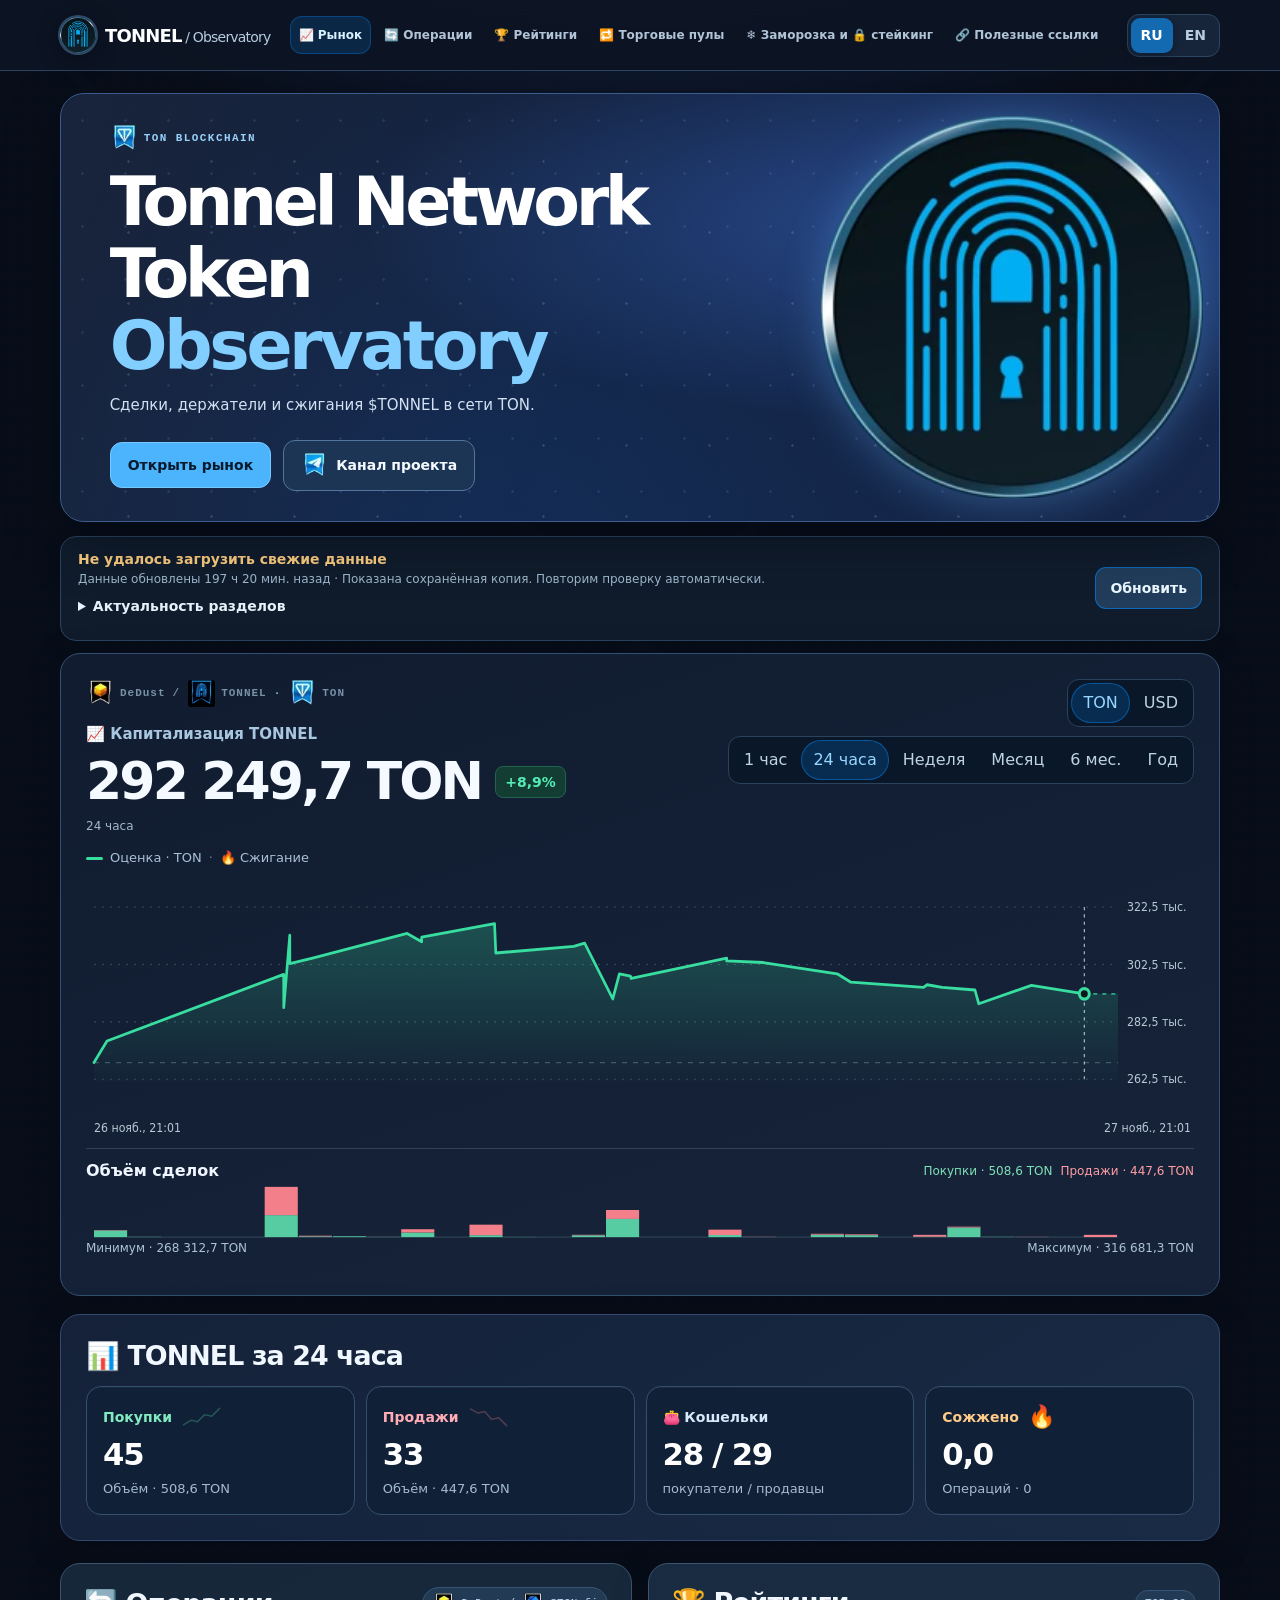
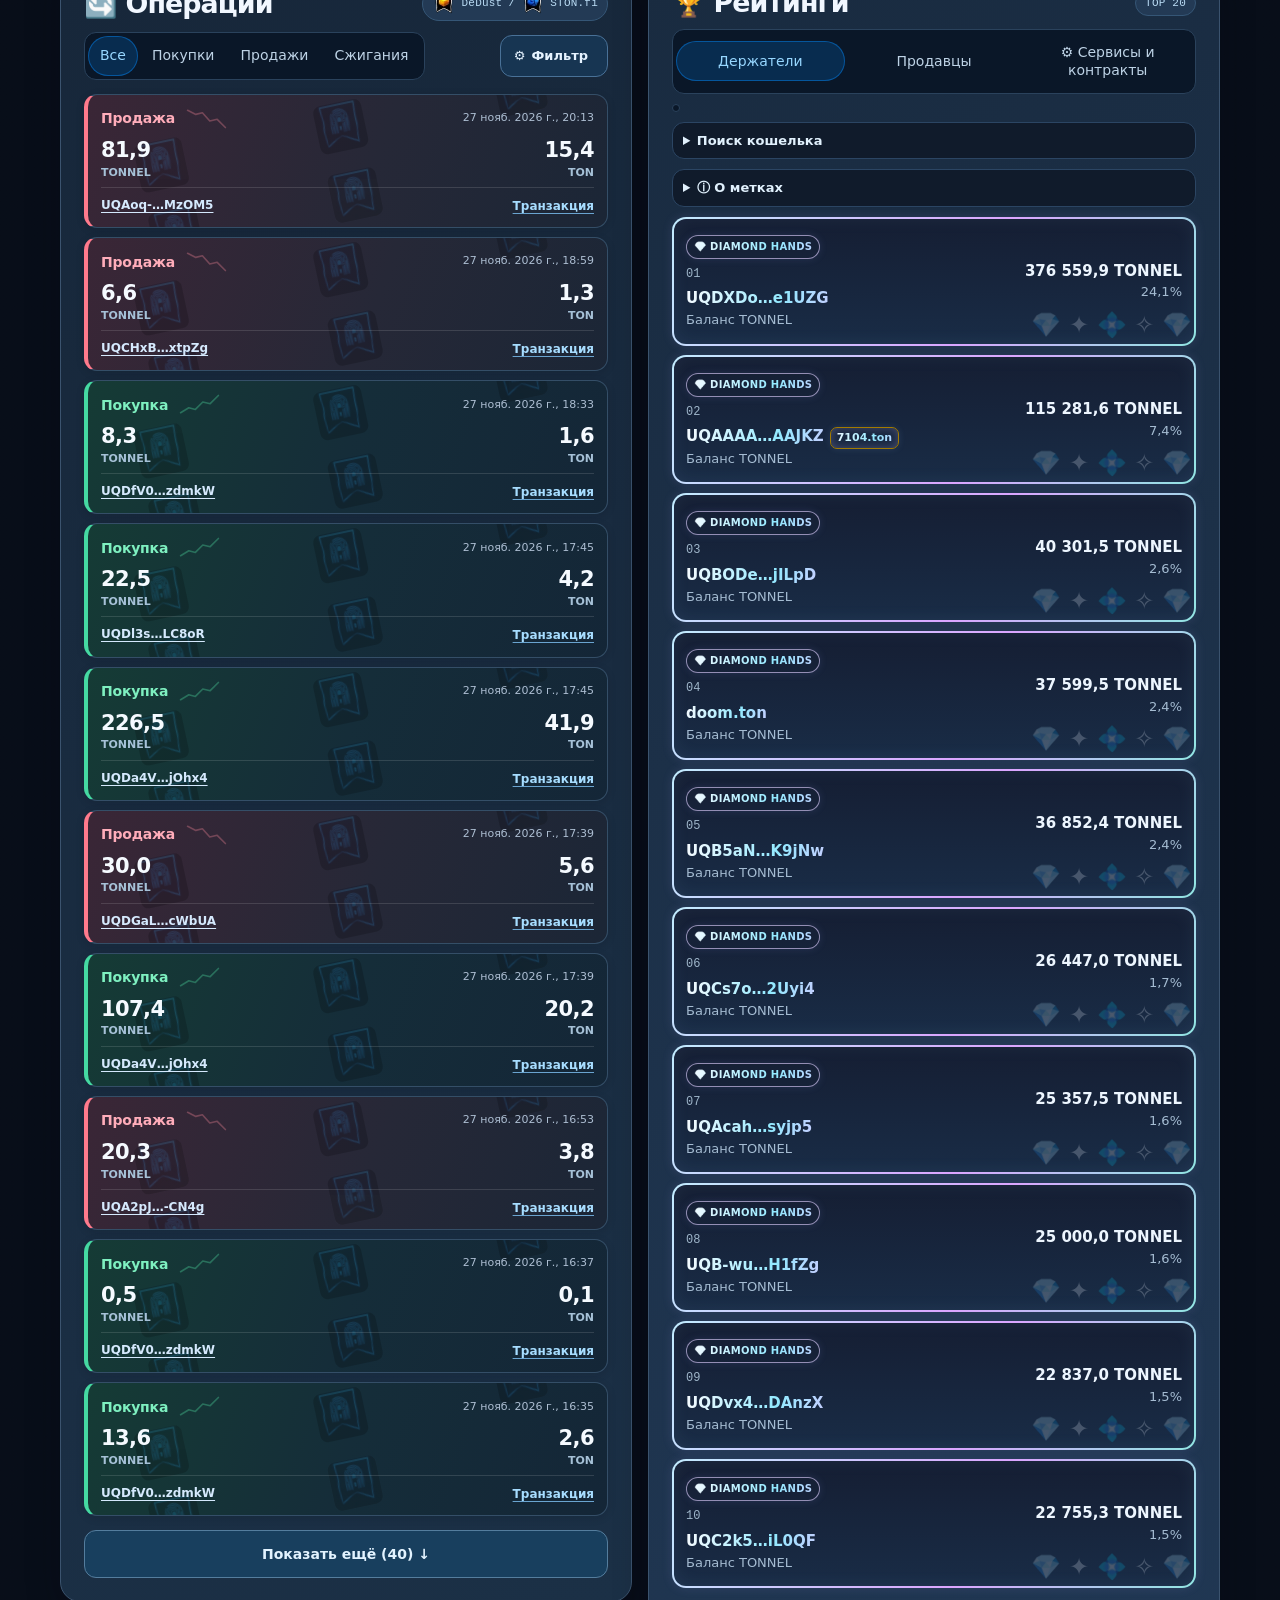
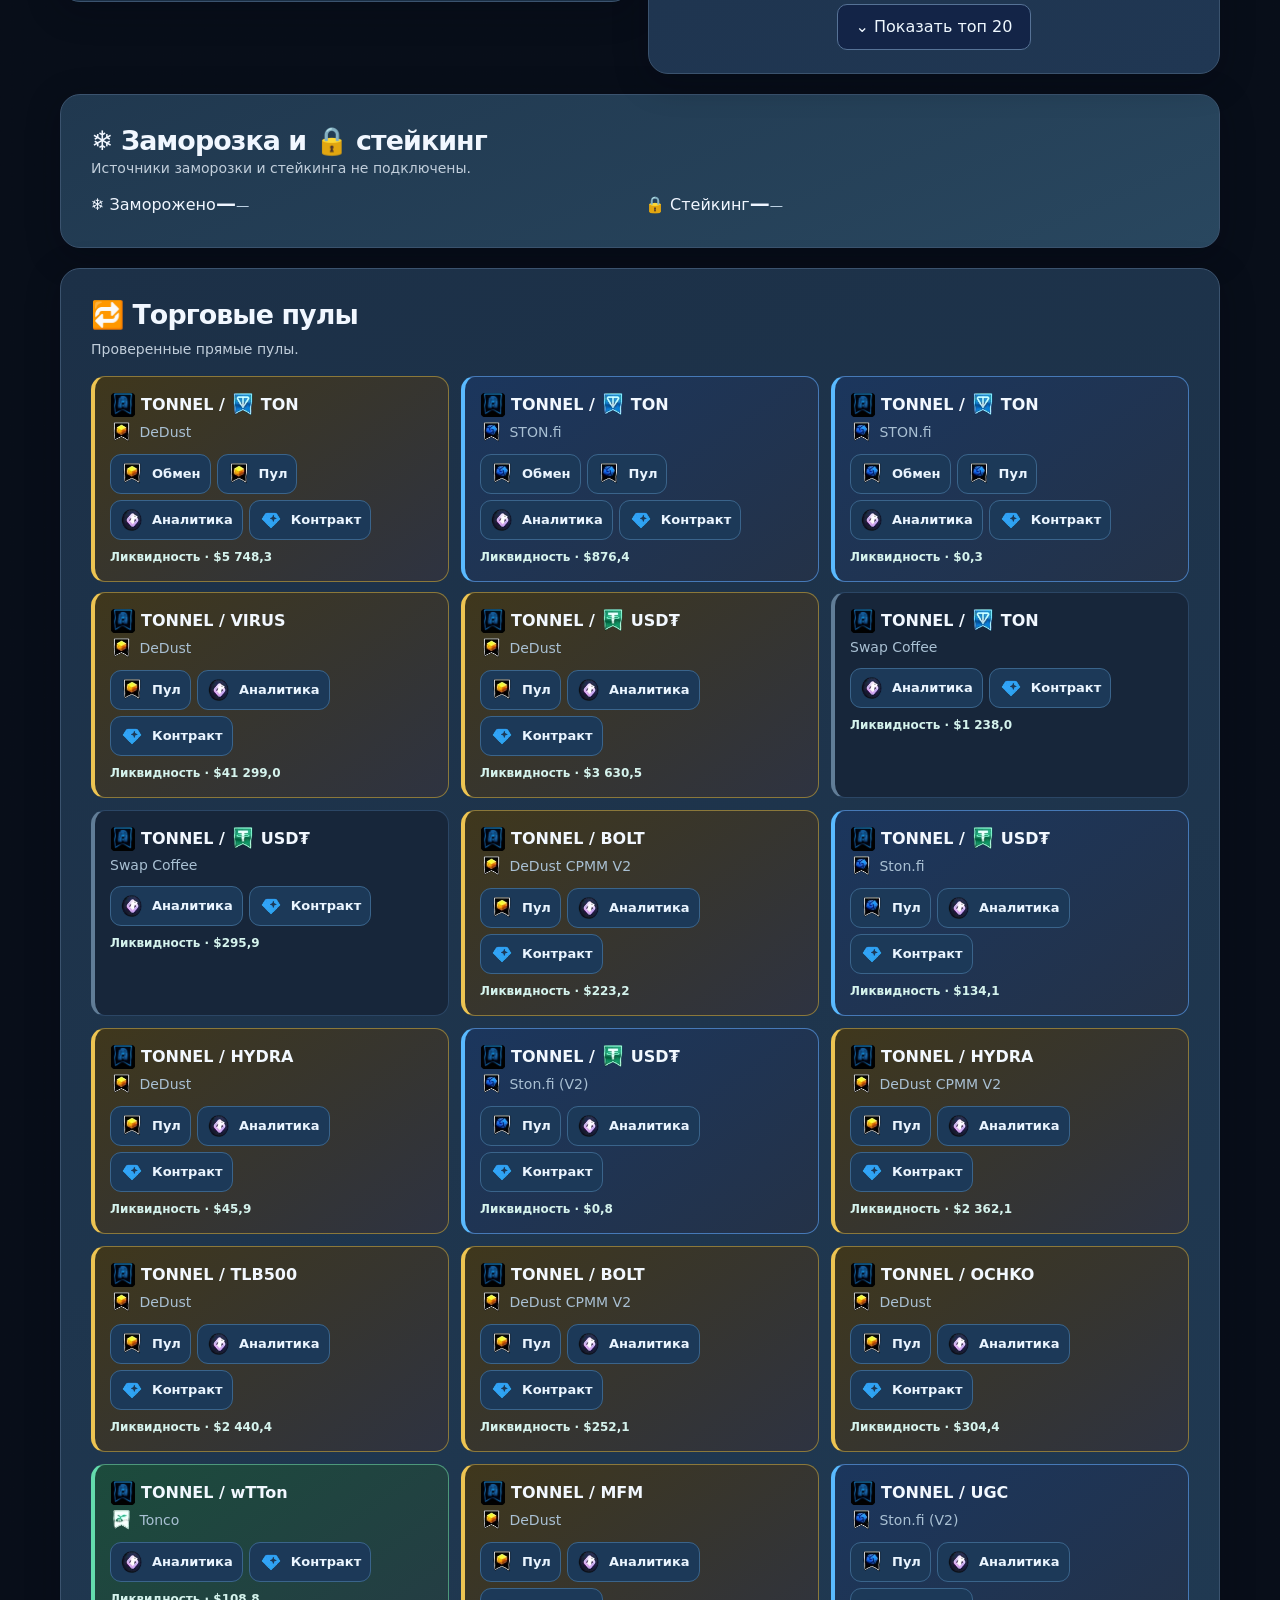
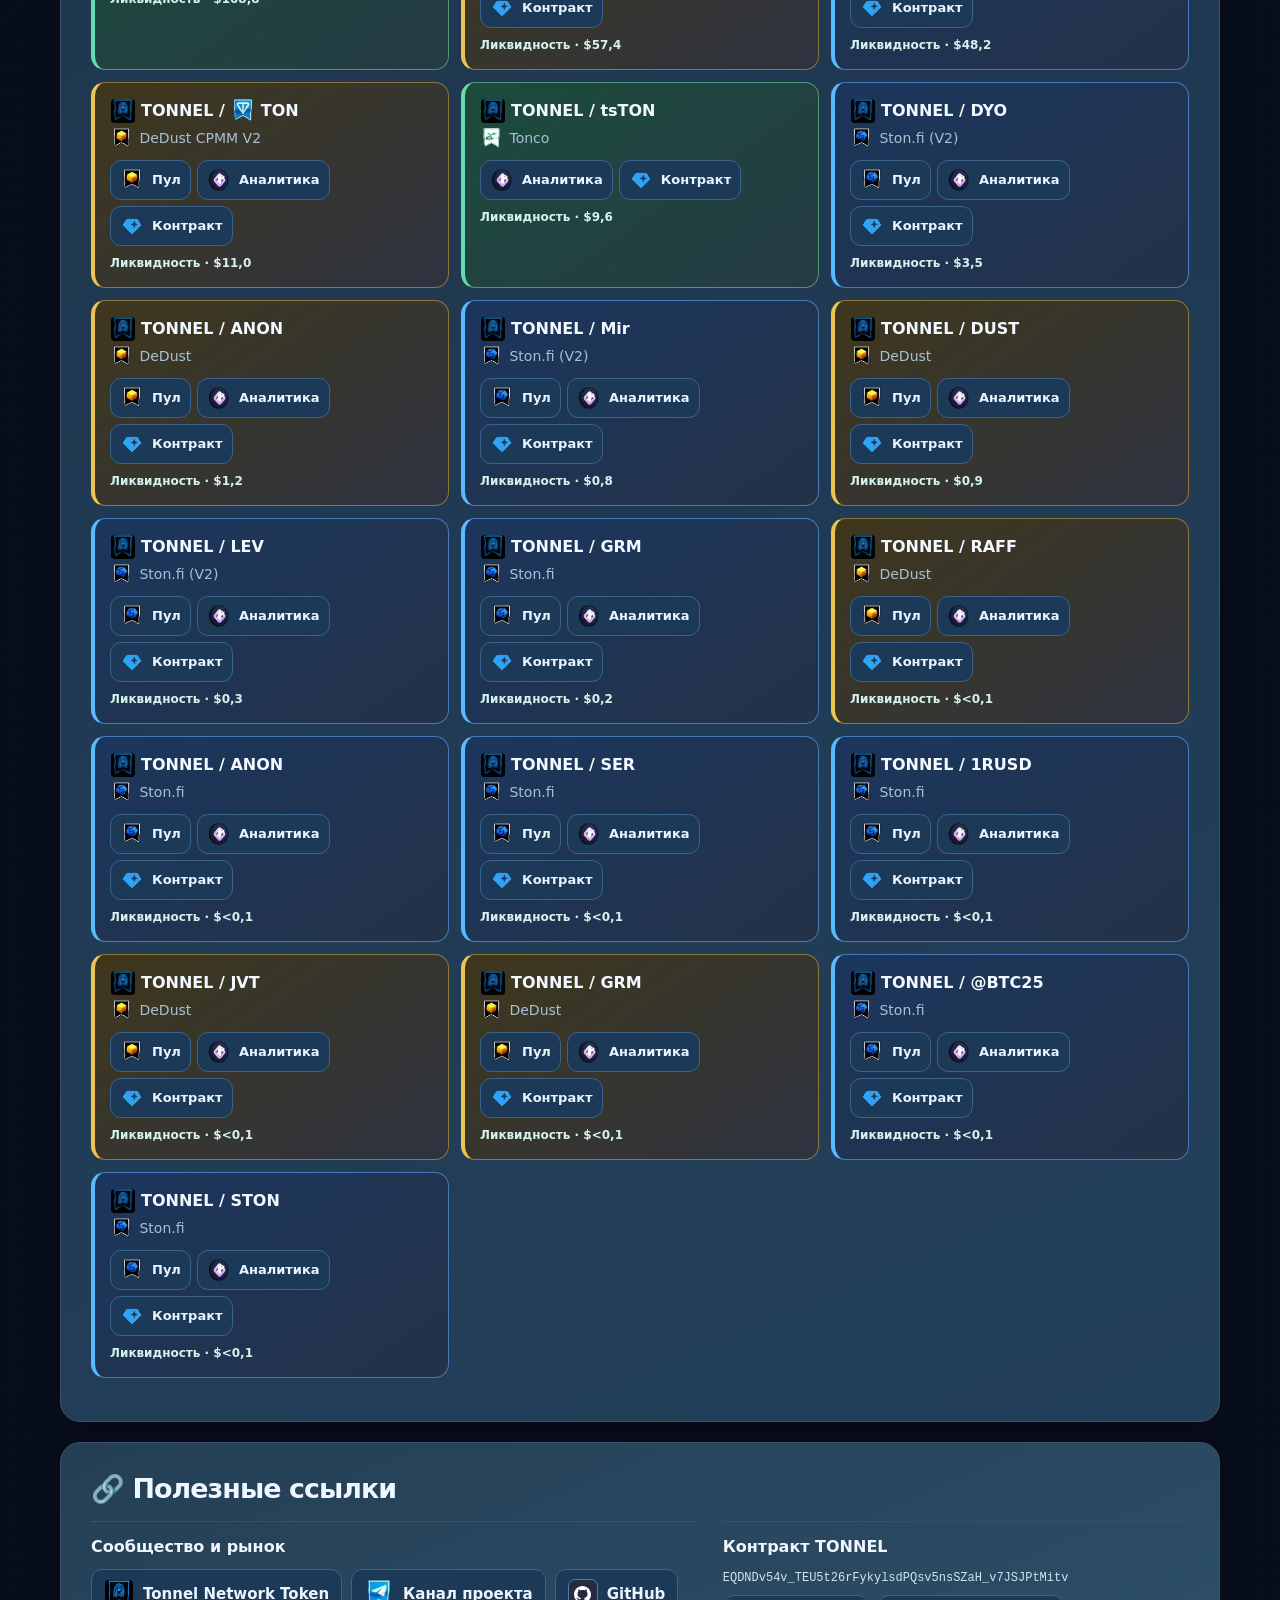
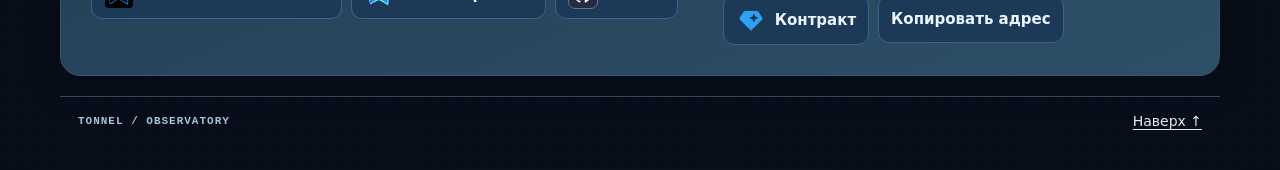
==== commit 3e37450b: "Refresh TONNEL snapshot" ====
--- a/index.html
+++ b/index.html
@@ -1145,7 +1145,7 @@
 <section id="links" class="panel resources"><h2 data-t="links"></h2><div class="resourcesGrid"><article><h3 data-t="projectResources"></h3><div class="resourceList"><a href="https://www.tonnel.network/" target="_blank" rel="noopener noreferrer">Tonnel Network Token</a><a href="https://t.me/tonnel_en" target="_blank" rel="noopener noreferrer" data-t="projectChannel">Канал проекта</a><a href="https://github.com/Freebielife/TONNEL">GitHub</a></div></article><article><h3 data-t="contractLabel"></h3><p class="contract" id="contractAddress"></p><div class="resourceList"><a id="contract" data-t="exploreContract"></a><button id="copy"></button></div></article></div></section>
 <footer><span>TONNEL / OBSERVATORY</span><a href="#top" data-t="up"></a></footer></main>
 
-<script id="snapshot" type="application/json">{"schema":1,"token":"EQDNDv54v_TEU5t26rFykylsdPQsv5nsSZaH_v7JSJPtMitv","updated":1795718596,"errors":[],"refreshStatus":{"holders":{"attemptedAt":1795718457,"ok":true,"lastSuccess":1795718457},"burns":{"attemptedAt":1795718457,"ok":null},"zeroBurns":{"attemptedAt":1795718457,"ok":null},"trades":{"attemptedAt":1795718457,"ok":true,"lastSuccess":1795718457},"rates":{"attemptedAt":1795718457,"ok":null},"pools":{"attemptedAt":1795718457,"ok":null},"identity":{"attemptedAt":1795718457,"ok":true,"lastSuccess":1795718457},"badges":{"attemptedAt":1795718457,"ok":null},"domains":{"attemptedAt":1795718457,"ok":true,"lastSuccess":1795718457},"fragmentNumbers":{"attemptedAt":1795718457,"ok":true,"lastSuccess":1795718457}},"holders":{"totalSupply":"1559422.138838018","holderCount":18185,"holders":[{"wallet":"0:d70e806f079a9cf0128e1f48f946a551291aac0751558170e9c991cf77559ed5","name":null,"tokenAmount":"376559.948352767","share":24.147403001047266},{"wallet":"0:bc8db25f47b32eecae687b2888a070b78162e67428eeda9501b9c5ea9900a507","name":null,"tokenAmount":"133377.645933409","share":8.553017339666187},{"wallet":"0:0000000000000000000000000000000000000000000000000000000000000000","name":null,"tokenAmount":"115281.584431862","share":7.392583544938159},{"wallet":"0:72f01ff5add86b58f1f2b35c59a585264668c2828925795a1230fb3e6902b172","name":null,"tokenAmount":"44771.886101001","share":2.871056206394643},{"wallet":"0:4e0de203a9c8fded421b4d59e655a9ace499da7ce61446789b824523b22ca320","name":null,"tokenAmount":"40301.536388926","share":2.5843891391048315},{"wallet":"0:49b97558b01d0213ab9206c4dfc9244c6785de83372198bac9664a95d75ba1af","name":"doom.ton","tokenAmount":"37599.512076286","share":2.4111182687391346},{"wallet":"0:7968d9381d102b64d21c9fe51178dc95d7b6f6e2df1c2e9af77ee135aa664af6","name":null,"tokenAmount":"36852.435692696","share":2.363211010981035},{"wallet":"0:acee8aed0b41f7505b5f89d0a7e35d0e607257fe44edeef8b0188e4b36853653","name":null,"tokenAmount":"26447","share":1.6959487326316027},{"wallet":"0:1c6a18237716bf5045fc466b3996bda3d2fb626e4f0c947ca54b0971f7e1acca","name":null,"tokenAmount":"25357.545604355","share":1.6260860335899698},{"wallet":"0:7ec2ef5fdc96dba8fe430cf47f6be5cd1662f1fea54bae8870b7a9b4e4e347d5","name":null,"tokenAmount":"25000","share":1.6031579504590339},{"wallet":"0:efc78159f866bc1756d0ada37ad9cd20ae6d8105e1f8cf3fbf65cae01dfe8302","name":null,"tokenAmount":"22836.997700319","share":1.4644525771152432},{"wallet":"0:b69395be22ad2e75e9c0c81972d09900a6a69a11ee5c023e17b2b597a876622f","name":null,"tokenAmount":"22755.250106861","share":1.4592104049399197},{"wallet":"0:2b32b5886d892bafa43427b234198a83cb04b47026b83c65316ce41b1a46df6e","name":null,"tokenAmount":"18322.108286763","share":1.174929342763818},{"wallet":"0:4d23a72c06aaf85618a3daa80dd0cfadede0e2a7ab37d42b7a6cde9802694ebf","name":null,"tokenAmount":"18050.433725539","share":1.157507853453269},{"wallet":"0:14228dc725eb91a9868166199d765c6a659ee4614438fbe0846a5fcfc592ce1d","name":null,"tokenAmount":"17812.924849112","share":1.1422772837113275},{"wallet":"0:fe5b01117bec2ef1ba6e4e108870036790906d7d21a10c233f1adffeeed691c4","name":"shadow-of-gandalf.ton","tokenAmount":"17526.677181452","share":1.1239212747429483},{"wallet":"0:5d848c88117a1cccd4046dcdaeeda8abea62b9928f118ed6c3bed877dbfaa912","name":"mrnice.ton","tokenAmount":"17075.935742679","share":1.095016885896137},{"wallet":"0:011b28cada904bdd4e5846b2411911f30ed14889bd2236b822d0c80f3bc65e50","name":null,"tokenAmount":"14412.343260037","share":0.9242105072829195},{"wallet":"0:04b548c78d18e71e47b4276cc00faadd67c7ee0db8a9a315ef25bd658d545bea","name":null,"tokenAmount":"13994.149337379","share":0.8973932708052066},{"wallet":"0:26f958798b2a19b42b4cc9ae26ddb815de914672674264fccde2b550ed9f4428","name":"tomcatservice.ton","tokenAmount":"13142.781649647","share":0.8427981957111474},{"wallet":"0:b1f715f0119daa142513c72baf2de5de115eaf653e4355a05781f9706b892d7b","name":null,"tokenAmount":"12038.443796832","share":0.7719810753618184},{"wallet":"0:500dfe54b08f7acf78b61aa74082be199d883bb20ab09bd83509ca25893541fa","name":null,"tokenAmount":"10878.249276939","share":0.6975820726159998},{"wallet":"0:3ebbd5337967c173ca7497c42bd54fdbf60dfedf02ce82a1598e737f2508a74c","name":null,"tokenAmount":"10060","share":0.6451107592647153},{"wallet":"0:babd1e49ed7562831b37fd627390712f062c767e4b8e66c13f955c7d909b37da","name":null,"tokenAmount":"10055.789207289","share":0.6448407366322203},{"wallet":"0:32ccb547e94b3f0ce7e297af500bf4412681f69bf0f91feccc7cfda1341bcb3f","name":null,"tokenAmount":"10017.103022783","share":0.6423599340616715},{"wallet":"0:62afa49a1de8c0d2a44e2fe0753f1f3f411393dddd438a70ed9cc21b45d945c8","name":null,"tokenAmount":"10003.503532467","share":0.64148784882078},{"wallet":"0:693aaba20a92db701629b3ad26c55dedc1680372a0544ccb168caed180f0e34c","name":null,"tokenAmount":"9977.577939226","share":0.639825335983793},{"wallet":"0:7a559b1ecd28a2a900f5f57d57a0dfb9526864f49799c649376eda7a7ea66e83","name":null,"tokenAmount":"9657","share":0.6192678531033157},{"wallet":"0:f37451dc768497dbbef133587c88de873dd062d67f82e4e46e7663dc83bd33c8","name":null,"tokenAmount":"9624.930522663","share":0.6172113556009206},{"wallet":"0:65b03e0058ad3b46e2a2bf8e52ca523cb95aa6c28956947969fdd118ade16e90","name":null,"tokenAmount":"9208.750220529","share":0.5905232451932979},{"wallet":"0:878926355fa0c6836f24ccae62e268275ac6f2c048e4b4027543786847d9e908","name":null,"tokenAmount":"8893.680983848","share":0.5703190151240898},{"wallet":"0:68cf02950f26bd20bdcac38991e40429878ca8d7912e31dc97f272e58de694c6","name":null,"tokenAmount":"8072.856286914","share":0.517682549571175},{"wallet":"0:2654b2c38e79d8aacfe08a42811a06188afb4acac2d8f4251516d86d6d76c3fa","name":null,"tokenAmount":"7641.662083347","share":0.4900316529455635},{"wallet":"0:4b00d13f14b6e235136b3d4bfecbb22e06b806e7b02d0144a42eb5e3e856f7da","name":null,"tokenAmount":"7318.173088334","share":0.46928749477591974},{"wallet":"0:036aa1bb23e915113d446f4c6577d999bcd183144365408ad5ed57323eb13251","name":"fent.ton","tokenAmount":"6435.332287428","share":0.41267416481743674},{"wallet":"0:c64ba40185b05f96fb165490915a400d331973bf83296c5729f0f05ec8997767","name":null,"tokenAmount":"5776.133482255","share":0.37040217259958913},{"wallet":"0:d9560d23ea4dff03f0d75ff6f3ae8d855d0442e327f533f252bc82f837420c07","name":null,"tokenAmount":"5756.57856802","share":0.3691481879505337},{"wallet":"0:7ed1bd3453c41862278de3f1c8fe4866406fb8e275477aa24e8bb78faf2be002","name":null,"tokenAmount":"5407.886967966","share":0.3467878795151397},{"wallet":"0:c9fba3e059abe2a6097ab8a18f4886a4fe29fff3e7c5a956612a02a4d4ba4a48","name":null,"tokenAmount":"5400.208601455","share":0.34629549414239374},{"wallet":"0:5f0ece66dee8b2925d52904b5cb140fda4d1ec26d2ff3e08f8452b36c41406de","name":"tonairdrops.ton","tokenAmount":"5067.394754195","share":0.32495336753208465},{"wallet":"0:ebbe31de144a632e97c116a039907d73bf9d15239389b00ebb4698fbaaa94071","name":null,"tokenAmount":"5000.999605843","share":0.320695691133988},{"wallet":"0:6b692cd7fb6dfab550e8cd9e0404f91ddb7a56684aae4d69535141676b9a5cb0","name":null,"tokenAmount":"5000.81444242","share":0.3206838172854394},{"wallet":"0:44096e25b6db5d1293569c9540973c9d9e0701fcc11f99c6672aab5534eccd6b","name":null,"tokenAmount":"4592.821061156","share":0.29452070396911756},{"wallet":"0:602901e9d2d5241af2db0caf80e33f57f9e4d8860fe5eba705ee113cd7182009","name":null,"tokenAmount":"4583.72143994","share":0.29393717876517367},{"wallet":"0:07a82050815af3fa4da5622ffa8450ff1e355ca0d15f780e97bc436082d78703","name":null,"tokenAmount":"4560.08954298","share":0.29242175222533956},{"wallet":"0:c6ad1f60098d2bfb71b210fe93fa97577db9f61b6b6c0fe6b7ee87e603ba49ba","name":null,"tokenAmount":"4337.029600691","share":0.27811773942895784},{"wallet":"0:ba4ead2bb1254db02b74c86eec5104bd4fbba550e09522ceb2f2083e683af5ca","name":null,"tokenAmount":"4295.298285453","share":0.27544166383668134},{"wallet":"0:583146180580a990e4be00ccf77380cf10ea992e87f27f3689397e387967bc79","name":null,"tokenAmount":"4130.860775872","share":0.2648968918031428},{"wallet":"0:6c07ab4080a78bdd1d806f99660fba9ded7fc4a44f18ca4defd15ff0883b1507","name":null,"tokenAmount":"4057.138676119","share":0.2601693649894006},{"wallet":"0:972b0183856e8d811ccb8ded1a14f3fcfb14843b34b3d930ba664fd10fc30b20","name":null,"tokenAmount":"3985.631394965","share":0.2555838663374908},{"wallet":"0:dee5566817511288f97621f68c023deb9b67147bc170228d868b070439862870","name":null,"tokenAmount":"3958","share":0.2538119667166743},{"wallet":"0:b1d07a66704727ff3ded03fc9eb3fe5e267dc4d565639ff35bf1dc672630e387","name":null,"tokenAmount":"3631.487425046","share":0.23287391749818},{"wallet":"0:2979be3ebef833c59937007ef0a397fcc946109e361190da7a465570d6832435","name":"toughguy.ton","tokenAmount":"3600.551239541","share":0.23089009382821135},{"wallet":"0:f6fb74f9c286dd0de9022b598140a869526214380731124dceaa395a5dc9b909","name":null,"tokenAmount":"3578.597705311","share":0.22948229451055138},{"wallet":"0:d53915e070eed910f2a35dc622779c280c863dc683f1d1ae339cbed2568fca4f","name":null,"tokenAmount":"3489.715316268","share":0.22378259416454827},{"wallet":"0:e2d763617be00d3b2c5afea9897f7ab0c68503a07d115e817494883545815a78","name":null,"tokenAmount":"3219.005786193","share":0.20642298874835766},{"wallet":"0:9e3ce3bfd6ab34dbd601c11a6bd1f004e9b2bf9bde3a1a38c6fbd7bc366fc585","name":null,"tokenAmount":"3151","share":0.20206202807585663},{"wallet":"0:89224d45b026f2565a4d1b221f641c842098caebe9a38e17e57c622a3e2dfd0d","name":null,"tokenAmount":"3000","share":0.19237895405508407},{"wallet":"0:4e0785e17bcb0c0ebfa1cbffeecb4ebae2274403928f8b490744c2791a6bf704","name":null,"tokenAmount":"2891.229198863","share":0.18540388307026087},{"wallet":"0:5ee93ccda79e1349e55e45343212e6198668219f7081aced37610988b7ad99da","name":"bblk.ton","tokenAmount":"2852.867974213","share":0.18294391897878118},{"wallet":"0:b9e94fbc3a972630cde3d2e491e7e2f4bbfd4c3cb5d00109954412630aa90597","name":null,"tokenAmount":"2824.174527496","share":0.18110391388956393},{"wallet":"0:d601e49d538f92de00a288da38639dccd4eb8fe25a89a244deb10583acd95be6","name":null,"tokenAmount":"2800.787909896","share":0.1796042162119725},{"wallet":"0:b076d98cfa03f5c5ea737c0017638b49ae2785d5cb7f32f98cd6a32d8c3fb2c3","name":null,"tokenAmount":"2755.645224009","share":0.17670938198057975},{"wallet":"0:7b39673f61dfc7b7eb3eeaf69451d084ecd618499492e4a5957b81f599de6014","name":null,"tokenAmount":"2720.371611418","share":0.1744474150819128},{"wallet":"0:65d6a1939cd6325212d429cb30993ad206756b117aae42081ca05ab9294ccc4f","name":null,"tokenAmount":"2514.72305422","share":0.1612599303030167},{"wallet":"0:09660d31c81016970694830f37a04394bc49de23a389defab342da109a8212aa","name":null,"tokenAmount":"2463.827420322","share":0.15799618069792745},{"wallet":"0:c8088014abc58ec085a8e937bb4ccf0c6eb8eb07373c1767c965d0f4152ff21f","name":null,"tokenAmount":"2459.865046428","share":0.15774208824949315},{"wallet":"0:e2e16764064f4aa39fb1efcf62270303b3d47e1af7e0198cd3842d94f0e23f81","name":null,"tokenAmount":"2330.276939113","share":0.14943208006841394},{"wallet":"0:779dcc815138d9500e449c5291e7f12738c23d575b5310000f6a253bd607384e","name":null,"tokenAmount":"2327.430633905","share":0.1492495569954684},{"wallet":"0:2b3b41ae073f6c5e004067e3cb8eb437d75e7fa571dedb2ca078caa636d10530","name":null,"tokenAmount":"2287.562957253","share":0.14669298968382904},{"wallet":"0:591caa53bfd54a1e3bcca7674f08d00fef0d28068b9d29ddd4efa5577a99a5ed","name":null,"tokenAmount":"2187.7556874","share":0.14029271695669115},{"wallet":"0:71b863107573ce9dc948647bc25828a8463beec61fb3d7d6dd48d3683659a80a","name":null,"tokenAmount":"2187.495318568","share":0.14027602046216825},{"wallet":"0:ce3bb1db3c59ba45684c6beb1e821987ac8d2b9c867ee879946828374a2bc0bb","name":null,"tokenAmount":"2178.511800599","share":0.1396999405319645},{"wallet":"0:1d488035a201e6c1260963c4893475eab1d8316e74ee9ea7d0f59659ef4ec0e4","name":null,"tokenAmount":"2112.854042756","share":0.13548955027215173},{"wallet":"0:82510c4ff1360c159c2543653dfdafdcb7f6f5dff294c54e239cd793f28f1ee2","name":null,"tokenAmount":"2039.292801005","share":0.13077233868980154},{"wallet":"0:f482dce0989131a3e7023c1d28e2add3be167495a2ef119fa0db58ca490ea564","name":null,"tokenAmount":"2000.000000001","share":0.12825263603678685},{"wallet":"0:fe98106451d88f11b91d962dbaf032ac43134cc8f3470fb683312c258971b9ed","name":null,"tokenAmount":"1983.334760539","share":0.1271839555911945},{"wallet":"0:f2a811f7878bf728e7e48a7a995c74d58672957707959fd7ff451dd57977f95f","name":null,"tokenAmount":"1979.399596642","share":0.1269316080196811},{"wallet":"0:9c4b501970c05843383a9193a460b897ba1af0b9b4d24ce88b592cc127374164","name":null,"tokenAmount":"1948","share":0.12491806749976793},{"wallet":"0:3d3edc3e2bf818e1d28d4f14838dae7bb5d4e00b5a26882ed6ce2422d1eae647","name":null,"tokenAmount":"1930.489080956","share":0.1237951567363586},{"wallet":"0:fbaadc664718be831c9b1c3b3bf890f6d0a2e27b7ea49505ee00f5bbca5d62e8","name":null,"tokenAmount":"1912.11681707","share":0.12261701109968771},{"wallet":"0:1cb9996c220460fb92842400a9de2ef8a0b4bae83c4b7237aec0da93fb1c6ed9","name":null,"tokenAmount":"1900","share":0.12184000423488658},{"wallet":"0:87ef04c6bfe52573c5430142b44d16afbe081080140240cbf3750942dfbe3b21","name":null,"tokenAmount":"1857.709842938","share":0.11912809217408232},{"wallet":"0:95444edff07d12a85360c5c63a7beea147ee240743519757c2df12770a6ad49f","name":null,"tokenAmount":"1853.647743983","share":0.11886760472467194},{"wallet":"0:21d1d9cb3bbf18e6a484f0e0ab9179a9a0e112fd5b30ffabb0c9116ea0ed6fcd","name":null,"tokenAmount":"1822.557214581","share":0.11687388354888006},{"wallet":"0:bcb4446b75383a8ea4c9f1797c2af07f3cdac14a9505a99e42925d7bbc7437e1","name":null,"tokenAmount":"1811.248310996","share":0.11614868520114938},{"wallet":"0:49e5b3af8926247f73391e0291eead041c2fa9d59a5071fb05531606c9f938b9","name":null,"tokenAmount":"1796.768458552","share":0.11522014557846648},{"wallet":"0:92df4666dbfbd42f35b52ae1d5a5b541b5d100e25174dc4fd7b775318b84f864","name":null,"tokenAmount":"1796.740262883","share":0.11521833749402945},{"wallet":"0:a509fb6e9899b61f9a2b1d393b1956897d611cdb6d8c378759863d21246740fb","name":null,"tokenAmount":"1765.652866485","share":0.11322481722624844},{"wallet":"0:f56a12775fbeb84d561aca0e3647532d43e8c4b3cfa1e239426ed81e9b31ec92","name":null,"tokenAmount":"1708.938844281","share":0.10958795580229433},{"wallet":"0:10125538f1eef4b2cc9c4b8d172000e394077d2669540e98083570c7f0669ce9","name":null,"tokenAmount":"1700.235821226","share":0.10902986297814826},{"wallet":"0:efbbab1ae68e286bb85d3bde6bab86dcbaa0ab6dece4512060101a785bbb914c","name":null,"tokenAmount":"1633.240964886","share":0.10473372951489499},{"wallet":"0:720113ea18c4165fb9210ef87c899eec35cfac83ddc8ce6f56fb72033d83fff6","name":null,"tokenAmount":"1630.706400917","share":0.10457119725978102},{"wallet":"0:88ac00084768e558e78c56c59d23af6142d82d8dee30479d519ba0b67ea1a51e","name":null,"tokenAmount":"1580.145487927","share":0.10132891207408558},{"wallet":"0:6f6813fe0652888be28a653aba567747fcbbc38a5d1b8b1f30408b623120d41e","name":null,"tokenAmount":"1578.740508279","share":0.1012388159023686},{"wallet":"0:6ca3ab62d608b4779109496903666a1e3137c8fb8710ac80e3c5df4ee31326f7","name":null,"tokenAmount":"1546.101410704","share":0.09914579075144182},{"wallet":"0:5d73d46431b1a22eb361b0a5bbabd9d91962a8df45657981b22067d4cab1809e","name":null,"tokenAmount":"1545.696667283","share":0.09911983604611094},{"wallet":"0:2d7ac44815635b7acc15498205ab61f33a50c29f729eefa9577313ec5c7bdc5c","name":null,"tokenAmount":"1512.769726679","share":0.09700835258156715},{"wallet":"0:ad86cda25bb7c13437ae8f06ad724d4739864828dd22b8737f03a718bf902c52","name":null,"tokenAmount":"1500.099716573","share":0.09619587148421394},{"wallet":"0:9fc24909c0c9730b0b5d58ccb37095b6a3ab7aff02075ac56d1aa3016ca62b01","name":null,"tokenAmount":"1484.078716194","share":0.0951685037189379}],"asOf":1795718457},"engineVersion":"1.3.0","methodology":{"valuation":"last observed swap in primary_pool times CURRENT total supply; not circulating market cap","primary_pool":"EQAvtGe8Nep_XncmQYJrqzWjjdsTaygzL17bvH_8Rjryz1xu","sellers":"sum of successful supported native TON swap sales; service roles excluded","holders":"balances excluding known services and identified contracts; unclassified accounts may remain until verified","burns":"accepted burn notifications and zero-address transfers shown as distinct evidence","usd":"historical TON/USD rate from CoinGecko","history":"incremental confirmed swaps; missing intervals remain partial"},"serviceRegistry":{"asOf":1795717717,"source":"https://github.com/tonkeeper/ton-assets/blob/main/accounts.json","sha256":"4286bd47e11399901a7d713c9e98a5dba17300d76fe272f4f5d46110a84f4e2e","entries":{"0:ad8afecfacc248996885d8be6824280f9f3a7e54c2f6080b7971b9f556c280c4":"Crypto Bot","0:dddcd3cdad60af4c0d69389f567ad51d0c263fa4968d655ab424c69aadaf9322":"Wallet Bot 1","0:436a76c2794a88e3fbfec6b9c0374fc8db046f10868b835420d9937973a665d4":"Wallet Bot 2","0:6e814e6450e8c578067bb656298fb4d01397dd15018d7f34dc369eaba4c2111c":"Wallet Bot 3","0:5f00decb7da51881764dc3959cec60609045f6ca1b89e646bde49d492705d77f":"OKX 1","0:f15db2c62cd86aff0860d39c491fc73a31395fafeb5945e644498562260c782e":"OKX 2","0:e7e86da08742ed933434ffeb8f08a63c7e100ee842e25f599a9cbf0891574a6c":"OKX 3","0:0338def34b84c6ee9134a04ab1601450be446340a37ae259de57cb37bdb590cd":"OKX 4","0:a30a49ec725e9f57244b66af4c2da7ab76004b4fce80d3a34b1cd0c37762abce":"OKX 5","0:24da1e7b8da901e5b3dd0f98c397feb6e5a5ea483195a8b6bd0682cf2c5327ae":"OKX 6","0:7f2e84c723d8b6b6b1aacf810c8c26ab23c22022b464b87104b2d3065b0ea70b":"OKX 7","0:854ec4521efd52ad43bcf1988e4c44ebdf9a26ad18fa51abfdb685fc3b348a5c":"OKX 8","0:f9bdc0de461c1a2e002fada9550bbb095c8f9f73668d70c517a9cc7e050f8e5a":"OKX 9","0:9b9b739de2527ae72d21083f5198d710c7288453b4733e57ecadb2e189ac829c":"OKX 10","0:b31535e934db05bbc220267467903c8108bdabcbc2a06588838b726ddf589ef0":"FTX","0:57eb74407604a19f7e04005315ef70aeb7b675e6551977586756f6baf12125ee":"MEXC 1","0:1c7bd690f4f93de8b93db5790129dab65926c6e1fc9b57380089db5529516630":"MEXC 2","0:d887d0e2d1c4fc4126e71c970d33ab1896940000eae703bb1ab6cecc830777e3":"MEXC 3","0:7994848c1fcbcbc57a6a5a987b66eb424b8b54e10759b6b514a66b600c2b0eef":"EXMO","0:8d195793baad9a08c46dc353aebe999341dabd07721b9725f19e18abc3d10d92":"EXMO Cold Storage 1","0:26ab8ae763a3a7c3067d882b7b01cd5d37254cb8768f57b6a47c00028effc7b8":"EXMO Cold Storage 2","0:0130c77346e9ed82df677d107ad6a775c11f9c18f6a05c0dd17906b355850dad":"EXMO Deposit","0:342a359e38357c083968129fddddf049ef5c47315bfbef27505a356bf9f02d65":"CoinEx","0:555f3053e257130374bb831ae0e219e5e5f9ec0ca8f8a0d133369d3d690c64c2":"Huobi Deposit","0:85af78e8d035e920117cda654615cdf371d464480b629e110d3c5310d85ab362":"Huobi","0:80d4123841167ca989ac912443cc99a4b9c1a87584536427ff6fd85c92395ae9":"Kucoin 1","0:b37e57033db21d10b950e6143b658c10c3bf425bd193025960aef7f22dbcf4fc":"Kucoin 2","0:07ce60b7e5f255a88c3707f3fbc79e2cf924ed6b4b7d09c6324f0ba2338a48fa":"Kucoin 3","0:a14b1f452385b2bb984ad2c4441e1d23cae071fdfc096dfba53ebba3b6ff1d10":"lbank.info","0:75726a716f747e60b0371cb0d5d35471e8e1e931003fecc3a0961a8bd82c09c7":"xRocket Bot Cold Storage (Old)","0:c1dc654b598ab84cda4f12372efed8907cedf0901865a58649087373e01b1c24":"xRocket Bot (Old)","0:45614fee399c43d77bb597558791831bc0ee31754cbb2b5b1fbf5a3488ed9940":"xRocket Bot Cold Storage","0:011a8f0a0b36b779af033473274966666d1cd6fb4e77df679375fbd6f970d012":"xRocket Bot","0:c3f1da8ecda8f8cd42bace224ea3f1b6971eaa7f54c492d4d190527b4f573f7c":"Bybit 1","0:4a1f3ebcc66bdcefa90245bdf541a50ada1c688a487534b1587abffd93038834":"Bybit 2","0:cd525c15904d7b4027eae08b318624260f371ce8c9f4fcca0cdb7b583854107c":"Bybit 3","0:ae62a192da96e266161a702cc9f6de91c0c3441f17ceba51bc442dfb2031a30a":"Bybit 4","0:e3ce05c4da977132c24a3b102da8b5fbf2ea9173337b49de346e4a4b057f7579":"Bybit 5","0:e33ef85d174eb457c072d1ee10215b69ab9b64192f7421302ab1c8e26b7ad4bd":"Bybit 6","0:7f97f36dda3f7dedc9e12f8c09c4f89e7fbc17527ab3f67de4c3b155297a56e4":"Bybit 7","0:7d133d4e425c8e00de015513a44e66e6d163b21e71720aec7579965e5de28c55":"Bybit 8","0:f2dc1860686cd658987e2bed8216532d8c004460dadea907cc7d4ad7236c496b":"Bybit 9","0:4a1c20bc9a6f9294f75f1c87a7f383a8b73a483a2e6dcb3630ddbe78b3ccad00":"Bybit 10","0:008bb088e81e38d583826901093567027cc1575ec744ac354fa4eeec302d166d":"bit.com","0:1882478daef1b7ed200cbbdc201bd4ed0b24c2e5f1a4c7c15aeb7e3b1a759193":"Coinone Deposit","0:a4d2072b1edc1355fc7fbee0095beec7889a2d3cfaa9edcf2ce9e128631abbd6":"Coinone Withdrawal","0:f3f4ed0913ab555d023745058f1a6c55a49d4876593cb9bdab1f780a99b185bc":"Paribu","0:f9873509de5a2f97f7b2805f5f7aafab447f43c91e751cc8efabc6d2ea09d78a":"BingX","0:b496b8f73b469ff06a2d89e62c4d70a103fc228c821537b49dff092060bc281f":"Gate.io","0:60ff0b28e2b3839bef250a81be9f2e78a6265b980ec5d24df4e44bbff2c3fb25":"TIDEX","0:23eef28b6da5a368d6c0b8028fd5ed47c26758676bc9db1b5653caaadc969f91":"CWallet","0:00ffafa9fb3d4f837824436d19953c792be6632af73a9b82c4dc69ca07195087":"Matrixport","0:b58c73481f25a280f9705ab3424be850614d823256263ecfa049fa9fb917720d":"QMall","0:00b402b789e5626e1c61b50c5dbe2024426e92f16c0c2fb735396df96046b5fa":"BIT","0:2c54797319837b4c6d014fc991c1a8d4294dfd4d6cec4937e370f1f27db0423f":"Bitforex","0:6a5a76a1538cf9596590ec3708470649c342624bf92e63a6a7a15254ededa904":"Bitfinex","0:59b065c5d66261a5317660e96eee476aa6a11b749bdcbe8c0d1f3dbf24200d1c":"OMPFinex","0:3cd5ad54b190a71caab984b0f210e3742c7f2147b7e9073377d7c6b470017362":"Bitrue","0:6c53cd87cc0d33486db42c1c7fc03dfaeb2f7b815afc368ab1aee567edda3f72":"Coinspot","0:9a582c23266b8ea47eb71118a3c040d42b230b2266fecffe2d3cd390c0922c35":"BigOne","0:dd528505af15c6e5206bdd8f6c9a3b541f80ca98ae8a5066ab3ff8de1ff5e678":"Farhad Exchange","0:2b6f3cda567c385f0645486f3c665a451f56b2969d1be57d86eb77c6077a81d1":"BitTime","0:cdf7f0d7c09036f064272e3c429ed570be49ef29eb3a735b64bbc17915073732":"Bitget","0:e9c0a24ffaa6aa4f228890e71ae9550bfc53a6c57e643bc31c240e18727ac1ce":"Bitget2","0:336502faf83ef5b532d315ba71450b661c90e83fce64d8bc1fd2bf642f3555d9":"Bitget3","0:b308c7f9b4f596f6250175885972549871b05c70ed3619fd5a939401eea972e4":"Bitget4","0:e2d1df206b372db1f3b890e60d185b67aa0c9f1b6b6ff60a05091c8c01b40ac4":"Bitget5","0:7a0dc94da9f48b968dfb87be38d4fab7286288db7a04d3081feee177376d9089":"Bitget6","0:8785ef5ebb0fd24c6911d10f43c00961e9748fa54297a1ac517e3c5fe76bb0be":"Bitget7","0:213b6804c2082135a4a803da8e3b30cfed51aee9af2ad2100334b7f4711d3bcc":"Bitget8","0:573dfe99490a041703e977e4724135c5b8bea0bea67839612247451ca9d5c4cb":"Bitget9","0:de2519a527de7e1d4c1028bdb74e022b28a6e370e4fec3fc27d8d971308f99bb":"Bitget10","0:06476e580e250d0abec5c365a711833483c581d57b908be37d56bdb0e338c312":"Bitget11","0:c9959a997e1d4e4383d8db37b86d2101ce78dcf1f1b3904d9888fe572ef0efd4":"Bitget12","0:c07e51e5b694937758f45f4003071c84f4c4a68bdb168a22c3d6c8b89cd6186f":"Bitget13","0:1797a5c4c50a2b312ce9927ff6f12efd3b0b58ff311445118c2d2e64312b5d79":"Bitget14","0:6083005b354ab1c4785aa8ce8293ee5c9c182e9248f27e9c9074f35c16342083":"Bitget15","0:f99b14600ae44d2f12b178e8c6eabd78892ae82c5e45b6898f9deb7eb203f9c4":"Binance","0:8e91b50381c36dd42accdb51f5cb5d96848568b4924f8079b1a5ae7e10f43eda":"Binance Hot Wallet","0:ca1d9edeef40b3a9dbd9082f3767859547c3ce0bf641d09d58e33a3cf06fb309":"Binance Hot Wallet","0:a2faca7adfebd5c5970108d1f79065cef32b0c143fb13489066b684cdd7ee95c":"BitMart","0:5d5a830e48214791f4ab5352900c624d3bff3c5efd630196b180158eb789990f":"Nobitex","0:cad898b200a0934ee416c2039bbf3f5d7f1a323172875b3c19d378a6f540f7b1":"Nobitex","0:4532d5bcdfb05d3275cbf255bc91c3635cd48d63b719441581c5542a4750fdf5":"Nobitex","0:a32d52ced80a23fe4fe90ba94593ef686de03f9fbdaa069e642826a95234b982":"Nobitex","0:fac8ffcb6f89572a1232d59e91c65909ae408663fd2ceaecd35f35b5e9d670f4":"Bitpin1","0:c14ce5d772539be26fde315a505a1e0514104e76eef776f0b845e57df0557ddb":"Bitpin2","0:dd36441bf4aa8a6a6ecfd763efde1eb82dd86bdcfb1456b45ff4b73f87657184":"Bitpin3","0:402f5d4f4f8bea7b0bd511b9d3771834c1a22bbbbc8a326035eb07aa24f5c9f9":"Crypto.com","0:ca6e8f2a3dfc875b8673d8677f3818c4b8c02d1aa481a86a0c61bd09f8269f1d":"Foxbit","0:60def37fb0e6f41b18a73c2496d96b25442344864ca0ed97189a6f37e2439c56":"Richamster","0:97ad93444915089e812238ff10abe9066d0b03ea3dba2a8630fb9c9f88aa455c":"Wallet in Telegram","0:1f5806c73d03bbc96eb7eebf16067f1f2e8e270cfa16d57001aa9eaf7456f008":"Wallet in Telegram","0:1b44ec553616b0e4551037038834bdf0bdaa1f0440e10f3331d9841585612a68":"Wallet in Telegram","0:cf06c94efdae26faaa1d85092fc4daee78eba09e69c36dac051c1d8ffde35f40":"Wallet in Telegram","0:91887059ba56a03790b0696d7a402ac0691dff62fcd398e813f97d3b2736fa58":"Wallet in Telegram","0:6db0f022632b6269f0d4dbf8ea60a8448bbc2bcfc6812e31af8cc6405c268af7":"Wallet in Telegram","0:dd6ff02c59634745529b99a8d5beeea9f6c38a9188e6a7e96a424e3820c8ac0a":"Wallet in Telegram","0:023895aef955024920a291c6f3715e291df1b3dd254eafa8b09e21a2d58d5897":"Wallet in Telegram","0:f5066318091a8cfb530ec732104ce38f7783d92a6679ffcc0ce0960b0e94c7d0":"Wallet in Telegram","0:0c5684355f5410a923fb7dd59314905dc7ff157b28c9130671c7a4f17007e898":"Wallet in Telegram","0:23fe558cdf44249381aef36472e64a5072a24ba97fb61b2f5791da6013aec92d":"Wallet in Telegram","0:b7be71ac1b40e436db36721d9c20e82d44e78fc1e86a8ad15e00b1cc16831dcf":"Wallet in Telegram","0:55b7223f04dd1f2e1b3f28e4ad628fe6cab60004f280fb0a58cd27fc590b2eac":"Wallet in Telegram","0:659dbf460831a72795c4a9a9872fb4a3e7fd302783068dae53e8f2a5c150084a":"Flipster Deposit","0:d0a6eb95408e95ce97b0ca597fc523ff4809523635e8f519e00fdcbdf42f0c54":"Flipster Withdrawal","0:ec85cfc7fd1009362e421b5a0141f510d6540107ab73e7829fda1ef9e97a75e3":"CryptoBot","0:817438e5b0e6eb113ab74d73fc95f7ec19247dbe6ee27a42c3d0164d614c3ca1":"Ourbit","0:66a1e72196d64d6faf48fa4b2ea861f67b0484d2d14a59caf701d8c286ce44e5":"OKX 11","0:419712bc541c4489d6f1c38a105722d293b8847fd54f2717ad69142911b8be5c":"Bitfinex 2","0:6c25b5f2fe5ef1a6a1978f611f61a50883fd50a0822b19176445fca931823263":"OKX 12","0:14de4b02647941779108b7b99be85596260ccde813351000055d744dd8aba04c":"CoinEx"}},"identity":{"byWallet":{"0:d70e806f079a9cf0128e1f48f946a551291aac0751558170e9c991cf77559ed5":{"checked":1795717717,"domain":null,"linkedDigits":[],"role":null,"activated":1737304648},"0:bc8db25f47b32eecae687b2888a070b78162e67428eeda9501b9c5ea9900a507":{"checked":1795717717,"domain":null,"linkedDigits":[],"role":"DeDust Vault","activated":null,"serviceCategory":"vault","roleSource":"https://tonapi.io/v2/accounts/0:bc8db25f47b32eecae687b2888a070b78162e67428eeda9501b9c5ea9900a507"},"0:0000000000000000000000000000000000000000000000000000000000000000":{"checked":1795717717,"domain":"go--dnsmint.ton","linkedDigits":[],"role":null,"activated":null},"0:72f01ff5add86b58f1f2b35c59a585264668c2828925795a1230fb3e6902b172":{"checked":1795717717,"domain":null,"linkedDigits":[],"role":"unclassified_contract","activated":null,"serviceCategory":"contract","roleSource":"https://tonapi.io/v2/accounts/0:72f01ff5add86b58f1f2b35c59a585264668c2828925795a1230fb3e6902b172"},"0:4e0de203a9c8fded421b4d59e655a9ace499da7ce61446789b824523b22ca320":{"checked":1795717717,"domain":null,"linkedDigits":[],"role":null,"activated":1725101468},"0:dae15ccba7159b092a72a3a535a5f8b2bbc788fd2d83b1d3065dc6f37def233a":{},"0:1585b8d33175a879267f9db188830aabd6faff0636def25a502482b32d779e30":{},"0:1150a755fa21c54a29fffc7316ae4bc9f1434e1d99467c0579ed50d39a3cad78":{},"0:499ca94fe52967e56106b392fad839432a5963eb16b4c40708e8fc37d9b498cd":{},"0:f482dce0989131a3e7023c1d28e2add3be167495a2ef119fa0db58ca490ea564":{},"0:5717b2f849b97720a82d91134e227fc881e55eeda6c793b5f2182aa07d036aa1":{},"0:dae149d747670f88fd1f53421923d4918594fc06fc1322b25b51990e4f73c9d3":{},"0:07e0dfa1eb6e8f1460d7c03a88b5ff71e19d410a93471626a28a0ea5df031db6":{},"0:52134773a9803f5ba133f01592876a55763d347fc44e04b93f694dbd8968ac05":{},"0:fe7c3d3af8eb5b14cca20d292bf0b993a32c49cda6c536abbfb988c13c18f8d1":{},"0:36a4942c36b29e2016dd30e8bd4923b6307ecaed93fbc0c35712d2090c69be08":{},"0:134a990e60c34ea74c4dc8e5433ceab0bb6782d1dff0e70e5c758f15cc63bba5":{},"0:bf3a5635006135917f701a5a31efc5791b0f61225d63313bc84cde1200efdfd6":{},"0:bb29babdc7b9f5dda10272308db8d4e3d7d37a15bbf4adc8a0d04eebd7ba0922":{},"0:fe846b43b96c3fc30dfdda8753c3ac91edc1f3386fe55c5264ef8ca246e18c55":{},"0:8b1cb9b7fa8051c5ced91202e45d40ce0f7986962e8ccd308fe331586580aab8":{},"0:aa67737698d517d5cfa493f3f7c34b5cd0ec39dda52dce7bfaa810d069ed5200":{},"0:e1e3358a985a19b447f40d1f2bd104dc03c25be10508971e7f309273b932ebae":{},"0:30216f2a42379d332d5ad59b1f042e1e8dcee4caec62cbdbe2e85a0f2d9852fc":{},"0:25fa09716cdee4ebd95fe577c3765af6357ad54279771fddc2f2a71fca1be3ab":{},"0:6798b0df3991bd0cebb8371e91acb536614b5ff6ee13f3bf167b3de5a3613d0a":{},"0:4b7fcf13359aab8805643cb8dd97436266fb06da1332e4c30e3f6c5c9757497c":{},"0:9220c6bb01f15dbb8840e81377ce3607d525733c28f0eb678bbdf0fbcf989d82":{},"0:122e72cf9e635a230f364761a9f78a20267e49826048a71abfdca1ad003dd6c5":{},"0:050ee44433e58b94425be8b0a8cac092d61fa772bf0d7b2e47eff71a853b348d":{},"0:a0112c117d7baed7316325fa212cd333e88beee7c77b1a5abdbacfdc99a98689":{},"0:501cbeac6bcbb630970c657bd08ed7dbf913b436b09b207362b261b8c5d0d535":{},"0:840ea3fbd53c4e48c26b418d8a64d141122e2b1a7a2c3f42a1c16d099a113d8e":{},"0:49e5b3af8926247f73391e0291eead041c2fa9d59a5071fb05531606c9f938b9":{},"0:8081761f119a6e34caac3da5ad4b130d940a451bddce495761340b9ceab2909c":{},"0:49b97558b01d0213ab9206c4dfc9244c6785de83372198bac9664a95d75ba1af":{"checked":1795717717,"domain":"doom.ton","linkedDigits":[],"role":null,"activated":1711640311},"0:7968d9381d102b64d21c9fe51178dc95d7b6f6e2df1c2e9af77ee135aa664af6":{"checked":1795718457,"domain":null,"linkedDigits":[],"role":null,"activated":1711288000},"0:acee8aed0b41f7505b5f89d0a7e35d0e607257fe44edeef8b0188e4b36853653":{"checked":1795718457,"domain":null,"linkedDigits":[],"role":null,"activated":1742135630},"0:1c6a18237716bf5045fc466b3996bda3d2fb626e4f0c947ca54b0971f7e1acca":{"checked":1795718457,"domain":null,"linkedDigits":[],"role":null,"activated":1722109388},"0:7ec2ef5fdc96dba8fe430cf47f6be5cd1662f1fea54bae8870b7a9b4e4e347d5":{"checked":1795718457,"domain":null,"linkedDigits":[],"role":null,"activated":1731042841},"0:efc78159f866bc1756d0ada37ad9cd20ae6d8105e1f8cf3fbf65cae01dfe8302":{"checked":1795718457,"domain":null,"linkedDigits":[],"role":null,"activated":1665488762},"0:b69395be22ad2e75e9c0c81972d09900a6a69a11ee5c023e17b2b597a876622f":{"checked":1795718457,"domain":null,"linkedDigits":[],"role":null,"activated":1735586480},"0:2b32b5886d892bafa43427b234198a83cb04b47026b83c65316ce41b1a46df6e":{},"0:4d23a72c06aaf85618a3daa80dd0cfadede0e2a7ab37d42b7a6cde9802694ebf":{},"0:14228dc725eb91a9868166199d765c6a659ee4614438fbe0846a5fcfc592ce1d":{},"0:fe5b01117bec2ef1ba6e4e108870036790906d7d21a10c233f1adffeeed691c4":{},"0:5d848c88117a1cccd4046dcdaeeda8abea62b9928f118ed6c3bed877dbfaa912":{},"0:011b28cada904bdd4e5846b2411911f30ed14889bd2236b822d0c80f3bc65e50":{},"0:04b548c78d18e71e47b4276cc00faadd67c7ee0db8a9a315ef25bd658d545bea":{},"0:26f958798b2a19b42b4cc9ae26ddb815de914672674264fccde2b550ed9f4428":{},"0:b1f715f0119daa142513c72baf2de5de115eaf653e4355a05781f9706b892d7b":{},"0:500dfe54b08f7acf78b61aa74082be199d883bb20ab09bd83509ca25893541fa":{},"0:3ebbd5337967c173ca7497c42bd54fdbf60dfedf02ce82a1598e737f2508a74c":{},"0:babd1e49ed7562831b37fd627390712f062c767e4b8e66c13f955c7d909b37da":{},"0:32ccb547e94b3f0ce7e297af500bf4412681f69bf0f91feccc7cfda1341bcb3f":{},"0:62afa49a1de8c0d2a44e2fe0753f1f3f411393dddd438a70ed9cc21b45d945c8":{},"0:693aaba20a92db701629b3ad26c55dedc1680372a0544ccb168caed180f0e34c":{},"0:7a559b1ecd28a2a900f5f57d57a0dfb9526864f49799c649376eda7a7ea66e83":{},"0:f37451dc768497dbbef133587c88de873dd062d67f82e4e46e7663dc83bd33c8":{},"0:65b03e0058ad3b46e2a2bf8e52ca523cb95aa6c28956947969fdd118ade16e90":{},"0:878926355fa0c6836f24ccae62e268275ac6f2c048e4b4027543786847d9e908":{},"0:68cf02950f26bd20bdcac38991e40429878ca8d7912e31dc97f272e58de694c6":{},"0:2654b2c38e79d8aacfe08a42811a06188afb4acac2d8f4251516d86d6d76c3fa":{},"0:4b00d13f14b6e235136b3d4bfecbb22e06b806e7b02d0144a42eb5e3e856f7da":{},"0:036aa1bb23e915113d446f4c6577d999bcd183144365408ad5ed57323eb13251":{},"0:c64ba40185b05f96fb165490915a400d331973bf83296c5729f0f05ec8997767":{},"0:d9560d23ea4dff03f0d75ff6f3ae8d855d0442e327f533f252bc82f837420c07":{},"0:7ed1bd3453c41862278de3f1c8fe4866406fb8e275477aa24e8bb78faf2be002":{},"0:c9fba3e059abe2a6097ab8a18f4886a4fe29fff3e7c5a956612a02a4d4ba4a48":{},"0:5f0ece66dee8b2925d52904b5cb140fda4d1ec26d2ff3e08f8452b36c41406de":{},"0:ebbe31de144a632e97c116a039907d73bf9d15239389b00ebb4698fbaaa94071":{},"0:6b692cd7fb6dfab550e8cd9e0404f91ddb7a56684aae4d69535141676b9a5cb0":{},"0:44096e25b6db5d1293569c9540973c9d9e0701fcc11f99c6672aab5534eccd6b":{},"0:602901e9d2d5241af2db0caf80e33f57f9e4d8860fe5eba705ee113cd7182009":{},"0:07a82050815af3fa4da5622ffa8450ff1e355ca0d15f780e97bc436082d78703":{},"0:c6ad1f60098d2bfb71b210fe93fa97577db9f61b6b6c0fe6b7ee87e603ba49ba":{},"0:ba4ead2bb1254db02b74c86eec5104bd4fbba550e09522ceb2f2083e683af5ca":{},"0:583146180580a990e4be00ccf77380cf10ea992e87f27f3689397e387967bc79":{},"0:6c07ab4080a78bdd1d806f99660fba9ded7fc4a44f18ca4defd15ff0883b1507":{},"0:972b0183856e8d811ccb8ded1a14f3fcfb14843b34b3d930ba664fd10fc30b20":{},"0:dee5566817511288f97621f68c023deb9b67147bc170228d868b070439862870":{},"0:b1d07a66704727ff3ded03fc9eb3fe5e267dc4d565639ff35bf1dc672630e387":{},"0:2979be3ebef833c59937007ef0a397fcc946109e361190da7a465570d6832435":{},"0:f6fb74f9c286dd0de9022b598140a869526214380731124dceaa395a5dc9b909":{},"0:d53915e070eed910f2a35dc622779c280c863dc683f1d1ae339cbed2568fca4f":{},"0:e2d763617be00d3b2c5afea9897f7ab0c68503a07d115e817494883545815a78":{},"0:9e3ce3bfd6ab34dbd601c11a6bd1f004e9b2bf9bde3a1a38c6fbd7bc366fc585":{},"0:89224d45b026f2565a4d1b221f641c842098caebe9a38e17e57c622a3e2dfd0d":{},"0:4e0785e17bcb0c0ebfa1cbffeecb4ebae2274403928f8b490744c2791a6bf704":{},"0:5ee93ccda79e1349e55e45343212e6198668219f7081aced37610988b7ad99da":{},"0:b9e94fbc3a972630cde3d2e491e7e2f4bbfd4c3cb5d00109954412630aa90597":{},"0:d601e49d538f92de00a288da38639dccd4eb8fe25a89a244deb10583acd95be6":{},"0:b076d98cfa03f5c5ea737c0017638b49ae2785d5cb7f32f98cd6a32d8c3fb2c3":{},"0:7b39673f61dfc7b7eb3eeaf69451d084ecd618499492e4a5957b81f599de6014":{},"0:65d6a1939cd6325212d429cb30993ad206756b117aae42081ca05ab9294ccc4f":{},"0:09660d31c81016970694830f37a04394bc49de23a389defab342da109a8212aa":{},"0:c8088014abc58ec085a8e937bb4ccf0c6eb8eb07373c1767c965d0f4152ff21f":{},"0:e2e16764064f4aa39fb1efcf62270303b3d47e1af7e0198cd3842d94f0e23f81":{},"0:779dcc815138d9500e449c5291e7f12738c23d575b5310000f6a253bd607384e":{},"0:2b3b41ae073f6c5e004067e3cb8eb437d75e7fa571dedb2ca078caa636d10530":{},"0:591caa53bfd54a1e3bcca7674f08d00fef0d28068b9d29ddd4efa5577a99a5ed":{},"0:71b863107573ce9dc948647bc25828a8463beec61fb3d7d6dd48d3683659a80a":{},"0:ce3bb1db3c59ba45684c6beb1e821987ac8d2b9c867ee879946828374a2bc0bb":{},"0:1d488035a201e6c1260963c4893475eab1d8316e74ee9ea7d0f59659ef4ec0e4":{},"0:82510c4ff1360c159c2543653dfdafdcb7f6f5dff294c54e239cd793f28f1ee2":{},"0:fe98106451d88f11b91d962dbaf032ac43134cc8f3470fb683312c258971b9ed":{},"0:f2a811f7878bf728e7e48a7a995c74d58672957707959fd7ff451dd57977f95f":{},"0:9c4b501970c05843383a9193a460b897ba1af0b9b4d24ce88b592cc127374164":{},"0:3d3edc3e2bf818e1d28d4f14838dae7bb5d4e00b5a26882ed6ce2422d1eae647":{},"0:fbaadc664718be831c9b1c3b3bf890f6d0a2e27b7ea49505ee00f5bbca5d62e8":{},"0:1cb9996c220460fb92842400a9de2ef8a0b4bae83c4b7237aec0da93fb1c6ed9":{},"0:87ef04c6bfe52573c5430142b44d16afbe081080140240cbf3750942dfbe3b21":{},"0:95444edff07d12a85360c5c63a7beea147ee240743519757c2df12770a6ad49f":{},"0:21d1d9cb3bbf18e6a484f0e0ab9179a9a0e112fd5b30ffabb0c9116ea0ed6fcd":{},"0:bcb4446b75383a8ea4c9f1797c2af07f3cdac14a9505a99e42925d7bbc7437e1":{},"0:92df4666dbfbd42f35b52ae1d5a5b541b5d100e25174dc4fd7b775318b84f864":{},"0:a509fb6e9899b61f9a2b1d393b1956897d611cdb6d8c378759863d21246740fb":{},"0:f56a12775fbeb84d561aca0e3647532d43e8c4b3cfa1e239426ed81e9b31ec92":{},"0:10125538f1eef4b2cc9c4b8d172000e394077d2669540e98083570c7f0669ce9":{},"0:efbbab1ae68e286bb85d3bde6bab86dcbaa0ab6dece4512060101a785bbb914c":{},"0:720113ea18c4165fb9210ef87c899eec35cfac83ddc8ce6f56fb72033d83fff6":{},"0:88ac00084768e558e78c56c59d23af6142d82d8dee30479d519ba0b67ea1a51e":{},"0:6f6813fe0652888be28a653aba567747fcbbc38a5d1b8b1f30408b623120d41e":{},"0:6ca3ab62d608b4779109496903666a1e3137c8fb8710ac80e3c5df4ee31326f7":{},"0:5d73d46431b1a22eb361b0a5bbabd9d91962a8df45657981b22067d4cab1809e":{},"0:2d7ac44815635b7acc15498205ab61f33a50c29f729eefa9577313ec5c7bdc5c":{},"0:ad86cda25bb7c13437ae8f06ad724d4739864828dd22b8737f03a718bf902c52":{},"0:9fc24909c0c9730b0b5d58ccb37095b6a3ab7aff02075ac56d1aa3016ca62b01":{},"0:3996886dbca059a8020a10915f96e4bec25c34ceac2ff203de22422bb1128b44":{}},"asOf":1795718457},"burns":{"asOf":1795717717,"since":1795109317,"rows":[]},"zeroBurns":{"asOf":1795717717,"rows":[]},"trades":{"rows":[{"kind":"sell","time":1795717984,"tx":"520564e027aa7a1f214e771766346702a33021c4485a589da7a32ebd3fee202f","lt":"119259528000001","wallet":"0:3996886dbca059a8020a10915f96e4bec25c34ceac2ff203de22422bb1128b44","tokenAmount":"49.973324338","ton":"10.440375504","dex":"DeDust","pool":"EQAvtGe8Nep_XncmQYJrqzWjjdsTaygzL17bvH_8Rjryz1xu"},{"kind":"buy","time":1795717178,"tx":"0d51bee20ed7020e798fa9ffa14805f7000439b6ca354391ee75a622fe00d2fa","lt":"119257511000021","wallet":"0:dae15ccba7159b092a72a3a535a5f8b2bbc788fd2d83b1d3065dc6f37def233a","tokenAmount":"84.019957224","ton":"17.461208502","dex":"DeDust","pool":"EQAvtGe8Nep_XncmQYJrqzWjjdsTaygzL17bvH_8Rjryz1xu"},{"kind":"sell","time":1795717178,"tx":"099e36d8b44b3b24a0e364052e65f7c6b8a2502c28cc314ca3f3a98583234736","lt":"119257511000008","wallet":"0:1585b8d33175a879267f9db188830aabd6faff0636def25a502482b32d779e30","tokenAmount":"140.224444305","ton":"29.107531435","dex":"DeDust","pool":"EQAvtGe8Nep_XncmQYJrqzWjjdsTaygzL17bvH_8Rjryz1xu"},{"kind":"buy","time":1795716924,"tx":"186c50d6a139480f238eb7479f4d7471a1242e7438298c461c10ff6c32804f81","lt":"119256875000083","wallet":"0:1150a755fa21c54a29fffc7316ae4bc9f1434e1d99467c0579ed50d39a3cad78","tokenAmount":"40.941612241","ton":"8.434394785","dex":"STON.fi","pool":"EQCxJlFTDDKhCHO_v71J-t76ZmOwDuIwSsInOYo0IPXq7gp1"},{"kind":"buy","time":1795716924,"tx":"77cd5de2051daf009d76990b93e4908ed708a1997bdc03a2b463ac1a027e47fa","lt":"119256875000040","wallet":"0:dae15ccba7159b092a72a3a535a5f8b2bbc788fd2d83b1d3065dc6f37def233a","tokenAmount":"148.425077751","ton":"30.945883293","dex":"DeDust","pool":"EQAvtGe8Nep_XncmQYJrqzWjjdsTaygzL17bvH_8Rjryz1xu"},{"kind":"sell","time":1795716924,"tx":"1bb0c68c10216445c86b9b84c485c282db283fff7d93712dc6340ede2307c957","lt":"119256875000007","wallet":"0:499ca94fe52967e56106b392fad839432a5963eb16b4c40708e8fc37d9b498cd","tokenAmount":"53.148884481","ton":"10.940700992","dex":"STON.fi","pool":"EQCxJlFTDDKhCHO_v71J-t76ZmOwDuIwSsInOYo0IPXq7gp1"},{"kind":"buy","time":1795716747,"tx":"78320db4f3a7475b2ed8ae7018d7bd927cf86c6d69c691bd0ab082b85c4ab9dc","lt":"119256433000033","wallet":"0:dae15ccba7159b092a72a3a535a5f8b2bbc788fd2d83b1d3065dc6f37def233a","tokenAmount":"28.859731354","ton":"6.151635733","dex":"DeDust","pool":"EQAvtGe8Nep_XncmQYJrqzWjjdsTaygzL17bvH_8Rjryz1xu"},{"kind":"sell","time":1795716747,"tx":"e44d05e121ab8200ca8813a8d8700ab38115e22387032874caa1b17fc2e1f098","lt":"119256433000007","wallet":"0:f482dce0989131a3e7023c1d28e2add3be167495a2ef119fa0db58ca490ea564","tokenAmount":"26.2104","ton":"5.623622172","dex":"STON.fi","pool":"EQCxJlFTDDKhCHO_v71J-t76ZmOwDuIwSsInOYo0IPXq7gp1"},{"kind":"sell","time":1795716747,"tx":"291934266ef3dc03ee9c82d08ccd6fb1aaf28a98e9f253349defb7bdda213039","lt":"119256433000007","wallet":"0:f482dce0989131a3e7023c1d28e2add3be167495a2ef119fa0db58ca490ea564","tokenAmount":"155.2575","ton":"33.217839164","dex":"DeDust","pool":"EQAvtGe8Nep_XncmQYJrqzWjjdsTaygzL17bvH_8Rjryz1xu"},{"kind":"buy","time":1795716305,"tx":"d97808945bc065066d281be82778c89260b66213041cb2fa75f82566b12034be","lt":"119255324000016","wallet":"0:dae15ccba7159b092a72a3a535a5f8b2bbc788fd2d83b1d3065dc6f37def233a","tokenAmount":"83.61476958","ton":"18.06771179","dex":"DeDust","pool":"EQAvtGe8Nep_XncmQYJrqzWjjdsTaygzL17bvH_8Rjryz1xu"},{"kind":"sell","time":1795716305,"tx":"837fc48e756018179c58b737011836f9033f71862348dd76725382592c2fa133","lt":"119255324000001","wallet":"0:1585b8d33175a879267f9db188830aabd6faff0636def25a502482b32d779e30","tokenAmount":"98.981960686","ton":"21.304160408","dex":"DeDust","pool":"EQAvtGe8Nep_XncmQYJrqzWjjdsTaygzL17bvH_8Rjryz1xu"},{"kind":"buy","time":1795715432,"tx":"a613f8d97615843e1edb3c5c2fab1c082a54d5b8656a25ef813a652524907f58","lt":"119253141000027","wallet":"0:5717b2f849b97720a82d91134e227fc881e55eeda6c793b5f2182aa07d036aa1","tokenAmount":"30.441357591","ton":"6.563527427","dex":"DeDust","pool":"EQAvtGe8Nep_XncmQYJrqzWjjdsTaygzL17bvH_8Rjryz1xu"},{"kind":"sell","time":1795715432,"tx":"97b55816101e8a00363baa31aceb5407a1d649eb2770ea1f493e1d34d5516428","lt":"119253141000027","wallet":"0:5717b2f849b97720a82d91134e227fc881e55eeda6c793b5f2182aa07d036aa1","tokenAmount":"30.441357591","ton":"6.726927985","dex":"STON.fi","pool":"EQCxJlFTDDKhCHO_v71J-t76ZmOwDuIwSsInOYo0IPXq7gp1"},{"kind":"sell","time":1795715432,"tx":"2b620aaace27ce28ae70b4caac95458bf5d37d17442c1d06d118df2c108249bf","lt":"119253141000014","wallet":"0:dae149d747670f88fd1f53421923d4918594fc06fc1322b25b51990e4f73c9d3","tokenAmount":"152.09955294","ton":"32.907898894","dex":"DeDust","pool":"EQAvtGe8Nep_XncmQYJrqzWjjdsTaygzL17bvH_8Rjryz1xu"},{"kind":"sell","time":1795715432,"tx":"2cc7ba62494acc4d6ee8be80d11295c4f228b82d8bb83bb99244fcda971590bf","lt":"119253141000001","wallet":"0:07e0dfa1eb6e8f1460d7c03a88b5ff71e19d410a93471626a28a0ea5df031db6","tokenAmount":"48.981121647","ton":"10.746513797","dex":"DeDust","pool":"EQAvtGe8Nep_XncmQYJrqzWjjdsTaygzL17bvH_8Rjryz1xu"},{"kind":"sell","time":1795715428,"tx":"7acf9779c9920c197bde541812c63d8b5d793afeccc5d106a885b69ff9ee39d9","lt":"119253131000018","wallet":"0:52134773a9803f5ba133f01592876a55763d347fc44e04b93f694dbd8968ac05","tokenAmount":"103.681388192","ton":"22.992748475","dex":"DeDust","pool":"EQAvtGe8Nep_XncmQYJrqzWjjdsTaygzL17bvH_8Rjryz1xu"},{"kind":"buy","time":1795715428,"tx":"d3dce6e5974d461637142475fda98a47c4de52d8bcef569075aceeecdfb1dfdb","lt":"119253130000003","wallet":"0:fe7c3d3af8eb5b14cca20d292bf0b993a32c49cda6c536abbfb988c13c18f8d1","tokenAmount":"23.903225769","ton":"5.337","dex":"STON.fi","pool":"EQCxJlFTDDKhCHO_v71J-t76ZmOwDuIwSsInOYo0IPXq7gp1"},{"kind":"buy","time":1795712902,"tx":"92de03710776c52e01c5377902832f2bd3bbbb6f569095b30a735162b08cff13","lt":"119246810000017","wallet":"0:36a4942c36b29e2016dd30e8bd4923b6307ecaed93fbc0c35712d2090c69be08","tokenAmount":"24.205547934","ton":"5.27","dex":"STON.fi","pool":"EQCxJlFTDDKhCHO_v71J-t76ZmOwDuIwSsInOYo0IPXq7gp1"},{"kind":"buy","time":1795712598,"tx":"7efc3edd9bc60e0f44065da59f01b9c879c0fd18e6fad3d15ba7617eba47503e","lt":"119246048000025","wallet":"0:134a990e60c34ea74c4dc8e5433ceab0bb6782d1dff0e70e5c758f15cc63bba5","tokenAmount":"17.9521333","ton":"3.878285234","dex":"DeDust","pool":"EQAvtGe8Nep_XncmQYJrqzWjjdsTaygzL17bvH_8Rjryz1xu"},{"kind":"buy","time":1795712468,"tx":"d23d5ec491d71109067e74fe137cbcf899ef5ff8fe6c6a8531dd590856d7e3d7","lt":"119245724000035","wallet":"0:134a990e60c34ea74c4dc8e5433ceab0bb6782d1dff0e70e5c758f15cc63bba5","tokenAmount":"27.861604536","ton":"6","dex":"DeDust","pool":"EQAvtGe8Nep_XncmQYJrqzWjjdsTaygzL17bvH_8Rjryz1xu"},{"kind":"buy","time":1795711022,"tx":"860873f9cc7d3c0f65b21e7cd60ece45e821c6642a84942b905be71ddcf82eea","lt":"119242104000027","wallet":"0:bf3a5635006135917f701a5a31efc5791b0f61225d63313bc84cde1200efdfd6","tokenAmount":"13.093183356","ton":"2.793234017","dex":"STON.fi","pool":"EQCxJlFTDDKhCHO_v71J-t76ZmOwDuIwSsInOYo0IPXq7gp1"},{"kind":"sell","time":1795710138,"tx":"6d27a98631d978028d42bd029ece205b221b6944bf768dba62a22ef58aee1172","lt":"119239890000014","wallet":"0:bb29babdc7b9f5dda10272308db8d4e3d7d37a15bbf4adc8a0d04eebd7ba0922","tokenAmount":"34.00468361","ton":"7.289435343","dex":"DeDust","pool":"EQAvtGe8Nep_XncmQYJrqzWjjdsTaygzL17bvH_8Rjryz1xu"},{"kind":"buy","time":1795710137,"tx":"59fdc3e9ee340651ca84cb685d7304bf73f5f5e4a4aab89569864e7418e26ec1","lt":"119239888000054","wallet":"0:dae15ccba7159b092a72a3a535a5f8b2bbc788fd2d83b1d3065dc6f37def233a","tokenAmount":"127.839464645","ton":"27.363872109","dex":"DeDust","pool":"EQAvtGe8Nep_XncmQYJrqzWjjdsTaygzL17bvH_8Rjryz1xu"},{"kind":"sell","time":1795710137,"tx":"6f49e9608c7a3c35d86d54ef44a8411d1e85b5b9d429fb698e71854d0fa5bd3e","lt":"119239888000019","wallet":"0:fe846b43b96c3fc30dfdda8753c3ac91edc1f3386fe55c5264ef8ca246e18c55","tokenAmount":"44.224760184","ton":"9.521634881","dex":"STON.fi","pool":"EQCxJlFTDDKhCHO_v71J-t76ZmOwDuIwSsInOYo0IPXq7gp1"},{"kind":"sell","time":1795708571,"tx":"5c2fad2ed996d9670a85f8df73ff765fe434524dcd7a4823d816925966dd1827","lt":"119235971000010","wallet":"0:8b1cb9b7fa8051c5ced91202e45d40ce0f7986962e8ccd308fe331586580aab8","tokenAmount":"89.405","ton":"19.512528278","dex":"DeDust","pool":"EQAvtGe8Nep_XncmQYJrqzWjjdsTaygzL17bvH_8Rjryz1xu"},{"kind":"sell","time":1795706322,"tx":"618e0d107309322daa2e260ca7581e3366771c61ac8bab9348d97021370f1b62","lt":"119230342000001","wallet":"0:aa67737698d517d5cfa493f3f7c34b5cd0ec39dda52dce7bfaa810d069ed5200","tokenAmount":"91.141228228","ton":"20.144147666","dex":"DeDust","pool":"EQAvtGe8Nep_XncmQYJrqzWjjdsTaygzL17bvH_8Rjryz1xu"},{"kind":"sell","time":1795705811,"tx":"a84f3a646a848516f986922690343a6b632c5e8daf2d7d7bf11e4be04c287ba9","lt":"119229064000055","wallet":"0:e1e3358a985a19b447f40d1f2bd104dc03c25be10508971e7f309273b932ebae","tokenAmount":"312.72028761","ton":"70.923047454","dex":"DeDust","pool":"EQAvtGe8Nep_XncmQYJrqzWjjdsTaygzL17bvH_8Rjryz1xu"},{"kind":"buy","time":1795704965,"tx":"37f6c50383706d331db24aa28cb0b665842385457234b62b26b35a624607e9d6","lt":"119226946000020","wallet":"0:30216f2a42379d332d5ad59b1f042e1e8dcee4caec62cbdbe2e85a0f2d9852fc","tokenAmount":"45.670631205","ton":"10","dex":"DeDust","pool":"EQAvtGe8Nep_XncmQYJrqzWjjdsTaygzL17bvH_8Rjryz1xu"},{"kind":"sell","time":1795704113,"tx":"30c286bb06546e12c8029a4c2d243d33ff411262e6e0ca8512e3af31d0f07a40","lt":"119224814000017","wallet":"0:1585b8d33175a879267f9db188830aabd6faff0636def25a502482b32d779e30","tokenAmount":"73.319970878","ton":"15.970876322","dex":"DeDust","pool":"EQAvtGe8Nep_XncmQYJrqzWjjdsTaygzL17bvH_8Rjryz1xu"},{"kind":"buy","time":1795692386,"tx":"4d4a46f7c3394c3005ea97a38cdaa51a55535bd222730af6c5e51d585f08b3d1","lt":"119195466000019","wallet":"0:25fa09716cdee4ebd95fe577c3765af6357ad54279771fddc2f2a71fca1be3ab","tokenAmount":"9.761104484","ton":"2.138208424","dex":"DeDust","pool":"EQAvtGe8Nep_XncmQYJrqzWjjdsTaygzL17bvH_8Rjryz1xu"},{"kind":"buy","time":1795692342,"tx":"f86e6dd42fc25a032605efbe0597be4027f92b00bc11768d88d6880e74cba180","lt":"119195356000008","wallet":"0:6798b0df3991bd0cebb8371e91acb536614b5ff6ee13f3bf167b3de5a3613d0a","tokenAmount":"442.994406514","ton":"93.246062136","dex":"DeDust","pool":"EQAvtGe8Nep_XncmQYJrqzWjjdsTaygzL17bvH_8Rjryz1xu"},{"kind":"sell","time":1795692342,"tx":"da25e4e0b277e62c1082a44e7eb94d8060bfb62593c26d2966eedaf832664c3f","lt":"119195356000008","wallet":"0:4b7fcf13359aab8805643cb8dd97436266fb06da1332e4c30e3f6c5c9757497c","tokenAmount":"580.437666339","ton":"122.735121443","dex":"DeDust","pool":"EQAvtGe8Nep_XncmQYJrqzWjjdsTaygzL17bvH_8Rjryz1xu"},{"kind":"buy","time":1795692342,"tx":"c690d8fdafb6940ff936dd7022dd52fbaff49b7a8635b3eeae111f7217b1b198","lt":"119195356000008","wallet":"0:9220c6bb01f15dbb8840e81377ce3607d525733c28f0eb678bbdf0fbcf989d82","tokenAmount":"50.771767291","ton":"11.055281263","dex":"DeDust","pool":"EQAvtGe8Nep_XncmQYJrqzWjjdsTaygzL17bvH_8Rjryz1xu"},{"kind":"sell","time":1795688673,"tx":"2a93b213d371ff09ecfa6bb2d504b1969504afc93efd9f9d950721b1f30831d5","lt":"119186175000009","wallet":"0:122e72cf9e635a230f364761a9f78a20267e49826048a71abfdca1ad003dd6c5","tokenAmount":"31.246691036","ton":"6.862783004","dex":"DeDust","pool":"EQAvtGe8Nep_XncmQYJrqzWjjdsTaygzL17bvH_8Rjryz1xu"},{"kind":"sell","time":1795680838,"tx":"b53e2e76580b7634956860ba1796ad2d051d8a0a994b619b540a63bb57bb97a8","lt":"119166570000016","wallet":"0:050ee44433e58b94425be8b0a8cac092d61fa772bf0d7b2e47eff71a853b348d","tokenAmount":"16.562930505","ton":"3.680469136","dex":"STON.fi","pool":"EQCxJlFTDDKhCHO_v71J-t76ZmOwDuIwSsInOYo0IPXq7gp1"},{"kind":"buy","time":1795670723,"tx":"75c86beeb9fe430ad3168700aba0c58fdca9d1820b57afef2fcfe310a2b061d7","lt":"119141256000004","wallet":"0:a0112c117d7baed7316325fa212cd333e88beee7c77b1a5abdbacfdc99a98689","tokenAmount":"8.998400427","ton":"2","dex":"DeDust","pool":"EQAvtGe8Nep_XncmQYJrqzWjjdsTaygzL17bvH_8Rjryz1xu"},{"kind":"buy","time":1795668940,"tx":"89d51c0241f1bc184d8c90f1d8022a8b19771db2c955026e3f7f77271eb6de31","lt":"119136792000023","wallet":"0:dae15ccba7159b092a72a3a535a5f8b2bbc788fd2d83b1d3065dc6f37def233a","tokenAmount":"28.520156315","ton":"6.322239614","dex":"DeDust","pool":"EQAvtGe8Nep_XncmQYJrqzWjjdsTaygzL17bvH_8Rjryz1xu"},{"kind":"sell","time":1795668940,"tx":"d70faeb4eab95e0d7700232d67167ca7c5e4d48c8cd97d7e05e566e1843c80ef","lt":"119136792000001","wallet":"0:f482dce0989131a3e7023c1d28e2add3be167495a2ef119fa0db58ca490ea564","tokenAmount":"69.8676","ton":"15.455495785","dex":"DeDust","pool":"EQAvtGe8Nep_XncmQYJrqzWjjdsTaygzL17bvH_8Rjryz1xu"},{"kind":"sell","time":1795668885,"tx":"36cb253ac0cf7f09adb55d4b545f881f7cc6a79a570f6b7f2673fe2802f6e0e1","lt":"119136655000006","wallet":"0:f482dce0989131a3e7023c1d28e2add3be167495a2ef119fa0db58ca490ea564","tokenAmount":"92.15046","ton":"20.618606659","dex":"DeDust","pool":"EQAvtGe8Nep_XncmQYJrqzWjjdsTaygzL17bvH_8Rjryz1xu"},{"kind":"buy","time":1795668826,"tx":"047dc31ed6c6292f5fe02ec3e22f2b784315e62910e91e67f00875565ebe9dbf","lt":"119136507000001","wallet":"0:501cbeac6bcbb630970c657bd08ed7dbf913b436b09b207362b261b8c5d0d535","tokenAmount":"25.943649079","ton":"5.86123265","dex":"DeDust","pool":"EQAvtGe8Nep_XncmQYJrqzWjjdsTaygzL17bvH_8Rjryz1xu"},{"kind":"sell","time":1795668825,"tx":"336833b09421406f8cea7fa749c0d23aafcbed69f15a77257d59e18684e211a4","lt":"119136506000001","wallet":"0:f482dce0989131a3e7023c1d28e2add3be167495a2ef119fa0db58ca490ea564","tokenAmount":"122.472510949","ton":"27.720659916","dex":"DeDust","pool":"EQAvtGe8Nep_XncmQYJrqzWjjdsTaygzL17bvH_8Rjryz1xu"},{"kind":"sell","time":1795668825,"tx":"247cd62604372a0b424227d9e3f0feb0ba97de9db05259e6b3caea8624b4c785","lt":"119136506000001","wallet":"0:f482dce0989131a3e7023c1d28e2add3be167495a2ef119fa0db58ca490ea564","tokenAmount":"25.719146889","ton":"5.85037352","dex":"STON.fi","pool":"EQCxJlFTDDKhCHO_v71J-t76ZmOwDuIwSsInOYo0IPXq7gp1"},{"kind":"sell","time":1795667336,"tx":"a9ea727a924f2700e1e65af2d915a5e28851c2bbc858b8e910c1888101663a0a","lt":"119132780000008","wallet":"0:840ea3fbd53c4e48c26b418d8a64d141122e2b1a7a2c3f42a1c16d099a113d8e","tokenAmount":"93.76920146","ton":"21.501464399","dex":"DeDust","pool":"EQAvtGe8Nep_XncmQYJrqzWjjdsTaygzL17bvH_8Rjryz1xu"},{"kind":"sell","time":1795666222,"tx":"eea94ca164b20506c891347035b3b1c0ebbc61617b9916a8de7c71a911d7ba47","lt":"119129992000007","wallet":"0:1585b8d33175a879267f9db188830aabd6faff0636def25a502482b32d779e30","tokenAmount":"38.589458357","ton":"8.75663532","dex":"DeDust","pool":"EQAvtGe8Nep_XncmQYJrqzWjjdsTaygzL17bvH_8Rjryz1xu"},{"kind":"sell","time":1795666005,"tx":"f39684ab768db267975208abb702f3f89b48ead76fc156950c702a5a0f8ab1c2","lt":"119129448000013","wallet":"0:bb29babdc7b9f5dda10272308db8d4e3d7d37a15bbf4adc8a0d04eebd7ba0922","tokenAmount":"99.352314682","ton":"22.670417734","dex":"DeDust","pool":"EQAvtGe8Nep_XncmQYJrqzWjjdsTaygzL17bvH_8Rjryz1xu"},{"kind":"buy","time":1795666004,"tx":"4fb5d8d71da76e0dfad6b54921dc7f9f7991d23b90b6162401b4c706e4c36133","lt":"119129447000001","wallet":"0:49e5b3af8926247f73391e0291eead041c2fa9d59a5071fb05531606c9f938b9","tokenAmount":"9.630981782","ton":"2.225","dex":"STON.fi","pool":"EQCxJlFTDDKhCHO_v71J-t76ZmOwDuIwSsInOYo0IPXq7gp1"},{"kind":"sell","time":1795665966,"tx":"4737bf4954de4503db77d37ab9d43b384cba79b977407d56168c9aaaec85653c","lt":"119129350000014","wallet":"0:52134773a9803f5ba133f01592876a55763d347fc44e04b93f694dbd8968ac05","tokenAmount":"68.059883899","ton":"15.431808807","dex":"DeDust","pool":"EQAvtGe8Nep_XncmQYJrqzWjjdsTaygzL17bvH_8Rjryz1xu"},{"kind":"buy","time":1795665965,"tx":"8613d08e5c9dd73c52bc04b45ebd7beb0af9559937c436603063473fa5667b52","lt":"119129349000014","wallet":"0:49e5b3af8926247f73391e0291eead041c2fa9d59a5071fb05531606c9f938b9","tokenAmount":"31.568568828","ton":"7.135","dex":"STON.fi","pool":"EQCxJlFTDDKhCHO_v71J-t76ZmOwDuIwSsInOYo0IPXq7gp1"},{"kind":"sell","time":1795665713,"tx":"2df5aa35f2388d43071e0fc19400d299907a2b4321374507e33e20b3f09e0b4a","lt":"119128718000047","wallet":"0:dae15ccba7159b092a72a3a535a5f8b2bbc788fd2d83b1d3065dc6f37def233a","tokenAmount":"98.653438271","ton":"22.307340714","dex":"DeDust","pool":"EQAvtGe8Nep_XncmQYJrqzWjjdsTaygzL17bvH_8Rjryz1xu"},{"kind":"sell","time":1795665680,"tx":"8723f9636e0acd1f170c20b91ca87f11eaa8c2edbcd7ba57486a21c92071add9","lt":"119128636000057","wallet":"0:dae15ccba7159b092a72a3a535a5f8b2bbc788fd2d83b1d3065dc6f37def233a","tokenAmount":"94.459254026","ton":"21.234905952","dex":"DeDust","pool":"EQAvtGe8Nep_XncmQYJrqzWjjdsTaygzL17bvH_8Rjryz1xu"},{"kind":"sell","time":1795665657,"tx":"486e51473bef580739cd27c339d7bfe8dad54e4e1605d1091fe5cb7e92dfd8ec","lt":"119128578000046","wallet":"0:8081761f119a6e34caac3da5ad4b130d940a451bddce495761340b9ceab2909c","tokenAmount":"83.001662151","ton":"18.546693475","dex":"DeDust","pool":"EQAvtGe8Nep_XncmQYJrqzWjjdsTaygzL17bvH_8Rjryz1xu"},{"kind":"sell","time":1795665614,"tx":"c1fce1bd6c4e5906025e0cfa0d4e516f901a475c87138801d2e9e8a08e5925d5","lt":"119128470000020","wallet":"0:284a4d1b7f9b0e58e143682b424a370d53410b30b297f17bf1c2243608a24454","tokenAmount":"18.096827394","ton":"3.993611392","dex":"DeDust","pool":"EQAvtGe8Nep_XncmQYJrqzWjjdsTaygzL17bvH_8Rjryz1xu"},{"kind":"sell","time":1795665608,"tx":"6ee48ac321ae910284dd3560379e5877b906bafc0d4d26cab0a09dc02bb14732","lt":"119128454000060","wallet":"0:dae15ccba7159b092a72a3a535a5f8b2bbc788fd2d83b1d3065dc6f37def233a","tokenAmount":"101.818454397","ton":"22.659813347","dex":"DeDust","pool":"EQAvtGe8Nep_XncmQYJrqzWjjdsTaygzL17bvH_8Rjryz1xu"},{"kind":"sell","time":1795665549,"tx":"21ce653ac3b3ac218c56d828b7dc48862ce94420e6c2e388616d596007568a25","lt":"119128307000048","wallet":"0:d200680b268c7d431d2894934272da4d52eb2ba8c943e74be28e099a096fa9d5","tokenAmount":"103.774297817","ton":"22.97168948","dex":"DeDust","pool":"EQAvtGe8Nep_XncmQYJrqzWjjdsTaygzL17bvH_8Rjryz1xu"},{"kind":"sell","time":1795665522,"tx":"647b3bad4cdfeb10a4fbf478ac39d066fb1bacbf6b0add6430246cd8818100b1","lt":"119128239000001","wallet":"0:dae15ccba7159b092a72a3a535a5f8b2bbc788fd2d83b1d3065dc6f37def233a","tokenAmount":"106.772755235","ton":"23.513619776","dex":"DeDust","pool":"EQAvtGe8Nep_XncmQYJrqzWjjdsTaygzL17bvH_8Rjryz1xu"},{"kind":"sell","time":1795665442,"tx":"7f79d3110797e312a5862d80df1110697b9bccbca074ccca4c90264a0be1697f","lt":"119128040000024","wallet":"0:501cbeac6bcbb630970c657bd08ed7dbf913b436b09b207362b261b8c5d0d535","tokenAmount":"11.284939401","ton":"2.505580198","dex":"STON.fi","pool":"EQCxJlFTDDKhCHO_v71J-t76ZmOwDuIwSsInOYo0IPXq7gp1"},{"kind":"sell","time":1795665422,"tx":"fcbcbfd7f1231f1fdfcacaf94e5d3d207754090b0e3d9ded9d3284dd7263b4e3","lt":"119127989000001","wallet":"0:dae15ccba7159b092a72a3a535a5f8b2bbc788fd2d83b1d3065dc6f37def233a","tokenAmount":"132.310393651","ton":"29.024158143","dex":"DeDust","pool":"EQAvtGe8Nep_XncmQYJrqzWjjdsTaygzL17bvH_8Rjryz1xu"},{"kind":"buy","time":1795665422,"tx":"0a594704fc50392cf2c88071bd1e2a29bce07bd2fd1b6d807b63af6b2ba0891f","lt":"119127989000001","wallet":"0:499ca94fe52967e56106b392fad839432a5963eb16b4c40708e8fc37d9b498cd","tokenAmount":"42.063724248","ton":"9.2547","dex":"STON.fi","pool":"EQCxJlFTDDKhCHO_v71J-t76ZmOwDuIwSsInOYo0IPXq7gp1"},{"kind":"sell","time":1795648369,"tx":"d58989780b6e4c22eb1a8ed4e5ba0559e46fbada1ab0620db3e860180f466218","lt":"119085320000001","wallet":"0:3ced39813317fc81f5f77ea3efebbf1c7f0239b21b96502afe170590bcc9d3a0","tokenAmount":"5.9489","ton":"1.278058097","dex":"DeDust","pool":"EQAvtGe8Nep_XncmQYJrqzWjjdsTaygzL17bvH_8Rjryz1xu"},{"kind":"buy","time":1795648281,"tx":"a17eb6282539af0a11f70e83a0adc9bfe8e000b0ab280897206f3de32fc9b1ef","lt":"119085100000028","wallet":"0:b666e6835c60c693c2bf09a41dd4f5d1df31d2305d90a5055bf2e34238f8ae5d","tokenAmount":"23.184721483","ton":"5","dex":"DeDust","pool":"EQAvtGe8Nep_XncmQYJrqzWjjdsTaygzL17bvH_8Rjryz1xu"},{"kind":"sell","time":1795646654,"tx":"d7c8b6b0b9dc0c1bf665eb4ef7602c01e42eadbaec37530817112ab13a258a60","lt":"119081028000017","wallet":"0:54cc86affaedc86972fc40df46c32589e9e1c59465fef06757002ec56c68720f","tokenAmount":"6.953002475","ton":"1.489907059","dex":"STON.fi","pool":"EQCxJlFTDDKhCHO_v71J-t76ZmOwDuIwSsInOYo0IPXq7gp1"},{"kind":"buy","time":1795646215,"tx":"19bfabcfcd9b8700106e10a6ccf23b6ae913bde2ad00cae7ca2093c1af921bc8","lt":"119079930000001","wallet":"0:01a5236f30e4c21a5f26a52719a9bb89f9e36433cf6bfce0ee56a6fc31faf62c","tokenAmount":"30.251864652","ton":"6.5","dex":"DeDust","pool":"EQAvtGe8Nep_XncmQYJrqzWjjdsTaygzL17bvH_8Rjryz1xu"},{"kind":"buy","time":1795645960,"tx":"44788af39b8b34083369a5a76e9282395f31b329ac8d86bf991e18e8f3b51967","lt":"119079293000014","wallet":"0:bb29babdc7b9f5dda10272308db8d4e3d7d37a15bbf4adc8a0d04eebd7ba0922","tokenAmount":"66.726998531","ton":"14.22773548","dex":"DeDust","pool":"EQAvtGe8Nep_XncmQYJrqzWjjdsTaygzL17bvH_8Rjryz1xu"},{"kind":"sell","time":1795645960,"tx":"26104d76081a5a02414569d35c64b43d91955100e71deb4b4f8d4825a12ce526","lt":"119079293000001","wallet":"0:1585b8d33175a879267f9db188830aabd6faff0636def25a502482b32d779e30","tokenAmount":"40.620482481","ton":"8.602463306","dex":"DeDust","pool":"EQAvtGe8Nep_XncmQYJrqzWjjdsTaygzL17bvH_8Rjryz1xu"},{"kind":"sell","time":1795645950,"tx":"242298a1df00f4554f15e8a2bc94901a0544ffc8304ddf26fc7ce19c08e388d6","lt":"119079268000033","wallet":"0:1585b8d33175a879267f9db188830aabd6faff0636def25a502482b32d779e30","tokenAmount":"42.758402611","ton":"9.10730539","dex":"DeDust","pool":"EQAvtGe8Nep_XncmQYJrqzWjjdsTaygzL17bvH_8Rjryz1xu"},{"kind":"sell","time":1795645943,"tx":"0b7896f4636d0f28739ab2c5ad89538c44e66e35a62149b579edd63dd9fd5f9b","lt":"119079249000003","wallet":"0:1585b8d33175a879267f9db188830aabd6faff0636def25a502482b32d779e30","tokenAmount":"45.008844854","ton":"9.596997211","dex":"DeDust","pool":"EQAvtGe8Nep_XncmQYJrqzWjjdsTaygzL17bvH_8Rjryz1xu"},{"kind":"buy","time":1795645924,"tx":"2a110ee48fd0751b1fdb91e701c4f901163b54156bbfdf14b148e45edc564ee3","lt":"119079203000021","wallet":"0:dae15ccba7159b092a72a3a535a5f8b2bbc788fd2d83b1d3065dc6f37def233a","tokenAmount":"82.454228093","ton":"17.623701128","dex":"DeDust","pool":"EQAvtGe8Nep_XncmQYJrqzWjjdsTaygzL17bvH_8Rjryz1xu"},{"kind":"sell","time":1795645924,"tx":"0854727759bf550d7861ac1a0f522f27edf49e9dabd1f4bae5498f9b7fd160be","lt":"119079203000008","wallet":"0:1585b8d33175a879267f9db188830aabd6faff0636def25a502482b32d779e30","tokenAmount":"47.377731425","ton":"10.051521551","dex":"DeDust","pool":"EQAvtGe8Nep_XncmQYJrqzWjjdsTaygzL17bvH_8Rjryz1xu"},{"kind":"sell","time":1795645911,"tx":"907c0486ed3d8d2b42bceddfcc29c1e52e7eaf491c72372445b072ad722fd95d","lt":"119079170000007","wallet":"0:1585b8d33175a879267f9db188830aabd6faff0636def25a502482b32d779e30","tokenAmount":"49.871296237","ton":"10.618433499","dex":"DeDust","pool":"EQAvtGe8Nep_XncmQYJrqzWjjdsTaygzL17bvH_8Rjryz1xu"},{"kind":"sell","time":1795645891,"tx":"636af11bcd0c5a1ccf84ea9d373a24131506b6b54c8a79e4060724f8b157a2a6","lt":"119079119000021","wallet":"0:1585b8d33175a879267f9db188830aabd6faff0636def25a502482b32d779e30","tokenAmount":"52.496101302","ton":"11.219240056","dex":"DeDust","pool":"EQAvtGe8Nep_XncmQYJrqzWjjdsTaygzL17bvH_8Rjryz1xu"},{"kind":"buy","time":1795645877,"tx":"52991c6898d8782546e52992351b3f4c3b223a443204257616665252004f0d0d","lt":"119079084000014","wallet":"0:dae15ccba7159b092a72a3a535a5f8b2bbc788fd2d83b1d3065dc6f37def233a","tokenAmount":"78.312601027","ton":"16.790397072","dex":"DeDust","pool":"EQAvtGe8Nep_XncmQYJrqzWjjdsTaygzL17bvH_8Rjryz1xu"},{"kind":"sell","time":1795645877,"tx":"97e1302aeea32c17ebeef83fef1e2bc009646f6941a0be67cfe463cb3a7d9672","lt":"119079084000001","wallet":"0:1585b8d33175a879267f9db188830aabd6faff0636def25a502482b32d779e30","tokenAmount":"55.259054002","ton":"11.769695458","dex":"DeDust","pool":"EQAvtGe8Nep_XncmQYJrqzWjjdsTaygzL17bvH_8Rjryz1xu"},{"kind":"sell","time":1795645867,"tx":"5b253607bf6d9f02679809d4040bdc276c81864d04e12edfdeb2044736170cca","lt":"119079059000001","wallet":"0:1585b8d33175a879267f9db188830aabd6faff0636def25a502482b32d779e30","tokenAmount":"58.167425266","ton":"12.45968767","dex":"DeDust","pool":"EQAvtGe8Nep_XncmQYJrqzWjjdsTaygzL17bvH_8Rjryz1xu"},{"kind":"sell","time":1795645847,"tx":"089f05ba17409d14e95bb055c827cd58c8102df40b7174bfddf83f2c3756a171","lt":"119079010000008","wallet":"0:1585b8d33175a879267f9db188830aabd6faff0636def25a502482b32d779e30","tokenAmount":"61.228868701","ton":"13.134759224","dex":"DeDust","pool":"EQAvtGe8Nep_XncmQYJrqzWjjdsTaygzL17bvH_8Rjryz1xu"},{"kind":"buy","time":1795645830,"tx":"c0c396f6c371ae36cd1591cf7fd2fb58d3fae0098b02a36cfb14c671bd419747","lt":"119078966000014","wallet":"0:dae15ccba7159b092a72a3a535a5f8b2bbc788fd2d83b1d3065dc6f37def233a","tokenAmount":"85.957692573","ton":"18.50008725","dex":"DeDust","pool":"EQAvtGe8Nep_XncmQYJrqzWjjdsTaygzL17bvH_8Rjryz1xu"},{"kind":"sell","time":1795645830,"tx":"e96e34cb213cac36de31e49db51102a2c4378ac50665df1a26d2e41708df4fd9","lt":"119078966000001","wallet":"0:1585b8d33175a879267f9db188830aabd6faff0636def25a502482b32d779e30","tokenAmount":"64.451440737","ton":"13.781579694","dex":"DeDust","pool":"EQAvtGe8Nep_XncmQYJrqzWjjdsTaygzL17bvH_8Rjryz1xu"},{"kind":"sell","time":1795645808,"tx":"76d4bc7eb9e26d35a2f5cb4a8c5a17f96c2917a977980a61bbdb2ecfad7a759f","lt":"119078912000003","wallet":"0:1585b8d33175a879267f9db188830aabd6faff0636def25a502482b32d779e30","tokenAmount":"5","ton":"1.074277846","dex":"DeDust","pool":"EQAvtGe8Nep_XncmQYJrqzWjjdsTaygzL17bvH_8Rjryz1xu"},{"kind":"buy","time":1795645796,"tx":"e10c464afbda9d3d5e1a9d983839737636aa0c759a196f39064fac70e4dcdf28","lt":"119078883000041","wallet":"0:7926c9cd065099ab6aa5a2c32a4c11ca31f80fe775438d752eba5cc5ef665ae3","tokenAmount":"24.578467951","ton":"5.300113168","dex":"DeDust","pool":"EQAvtGe8Nep_XncmQYJrqzWjjdsTaygzL17bvH_8Rjryz1xu"},{"kind":"buy","time":1795645796,"tx":"e6dec46786648216992a3f32b5cca0aded02a0027a225889a81a52e690f0cc74","lt":"119078883000014","wallet":"0:dae15ccba7159b092a72a3a535a5f8b2bbc788fd2d83b1d3065dc6f37def233a","tokenAmount":"24.661382828","ton":"5.299890691","dex":"DeDust","pool":"EQAvtGe8Nep_XncmQYJrqzWjjdsTaygzL17bvH_8Rjryz1xu"},{"kind":"sell","time":1795645796,"tx":"5d2ab3d62ea8b909bfcc941e351107223d3387ba903695f602a511ffc1bf58f3","lt":"119078883000014","wallet":"0:dae15ccba7159b092a72a3a535a5f8b2bbc788fd2d83b1d3065dc6f37def233a","tokenAmount":"24.661382828","ton":"5.377500673","dex":"STON.fi","pool":"EQCxJlFTDDKhCHO_v71J-t76ZmOwDuIwSsInOYo0IPXq7gp1"},{"kind":"sell","time":1795645796,"tx":"1abd3a2125cdb1320d31521b8f5b97e3864d2944705ba36819ed9f5f85276256","lt":"119078883000001","wallet":"0:1585b8d33175a879267f9db188830aabd6faff0636def25a502482b32d779e30","tokenAmount":"68.106779724","ton":"14.607364253","dex":"DeDust","pool":"EQAvtGe8Nep_XncmQYJrqzWjjdsTaygzL17bvH_8Rjryz1xu"},{"kind":"sell","time":1795645788,"tx":"d9986531f33b9c15d69146e9af334692c6343f30c1b7bac58035197935e4174e","lt":"119078863000001","wallet":"0:1585b8d33175a879267f9db188830aabd6faff0636def25a502482b32d779e30","tokenAmount":"71.691347078","ton":"15.443119825","dex":"DeDust","pool":"EQAvtGe8Nep_XncmQYJrqzWjjdsTaygzL17bvH_8Rjryz1xu"},{"kind":"sell","time":1795645779,"tx":"ec3eec476d1c5532fb814d7ca85c34b6dbac346b43edba452c46f15d2ee611c1","lt":"119078840000015","wallet":"0:1585b8d33175a879267f9db188830aabd6faff0636def25a502482b32d779e30","tokenAmount":"75.464575871","ton":"16.422915567","dex":"DeDust","pool":"EQAvtGe8Nep_XncmQYJrqzWjjdsTaygzL17bvH_8Rjryz1xu"},{"kind":"sell","time":1795644917,"tx":"f832b2f3cb834c1cc22a43d7cae65dbf4f0319db811b69110e3ae1824dc64bc7","lt":"119076681000003","wallet":"0:1585b8d33175a879267f9db188830aabd6faff0636def25a502482b32d779e30","tokenAmount":"1","ton":"0.219587687","dex":"DeDust","pool":"EQAvtGe8Nep_XncmQYJrqzWjjdsTaygzL17bvH_8Rjryz1xu"},{"kind":"sell","time":1795644203,"tx":"de6fee84c11b4722b78b0fc62974b0a6af877e4e49075567f7a4f6e298cd75cb","lt":"119074893000003","wallet":"0:f691ba316321eeaf4169a5c1a0ee0598080ad069cda95c8e9280e127d3821f4b","tokenAmount":"42.402964689","ton":"9.339546312","dex":"DeDust","pool":"EQAvtGe8Nep_XncmQYJrqzWjjdsTaygzL17bvH_8Rjryz1xu"},{"kind":"buy","time":1795644051,"tx":"bdf13898f196388f5cdd783fa18e17c41732e1d3fdb45619d8649791ec46fe13","lt":"119074515000001","wallet":"0:02446a90837ba159975e8fed40e39e83589f61dae1cf6a34bc74c65f9a971b05","tokenAmount":"22.771954229","ton":"5","dex":"STON.fi","pool":"EQCxJlFTDDKhCHO_v71J-t76ZmOwDuIwSsInOYo0IPXq7gp1"},{"kind":"buy","time":1795644049,"tx":"32c25416b98af977937d15f97cd9ad48b20e2ec29119c30ecd0dd25c3d030778","lt":"119074509000016","wallet":"0:1585b8d33175a879267f9db188830aabd6faff0636def25a502482b32d779e30","tokenAmount":"22.556238292","ton":"5","dex":"DeDust","pool":"EQAvtGe8Nep_XncmQYJrqzWjjdsTaygzL17bvH_8Rjryz1xu"},{"kind":"buy","time":1795644043,"tx":"e345cb39871f2036e21e76a9d1b8ef2dd2f91b3d6c984d9f855c746cdb132211","lt":"119074494000016","wallet":"0:1585b8d33175a879267f9db188830aabd6faff0636def25a502482b32d779e30","tokenAmount":"22.62791441","ton":"5","dex":"DeDust","pool":"EQAvtGe8Nep_XncmQYJrqzWjjdsTaygzL17bvH_8Rjryz1xu"},{"kind":"buy","time":1795644037,"tx":"8e8f454c19b66d0f1e6cb516092580bee2e38556459440f6f1b8a8b4779eb50b","lt":"119074478000055","wallet":"0:1585b8d33175a879267f9db188830aabd6faff0636def25a502482b32d779e30","tokenAmount":"22.524935562","ton":"5","dex":"DeDust","pool":"EQAvtGe8Nep_XncmQYJrqzWjjdsTaygzL17bvH_8Rjryz1xu"},{"kind":"buy","time":1795644031,"tx":"d7458e80e5d6d1279c300fc4f5f0be62d56215d65ad30aca0c3cfe25006a8944","lt":"119074463000011","wallet":"0:1585b8d33175a879267f9db188830aabd6faff0636def25a502482b32d779e30","tokenAmount":"22.538607299","ton":"5","dex":"DeDust","pool":"EQAvtGe8Nep_XncmQYJrqzWjjdsTaygzL17bvH_8Rjryz1xu"},{"kind":"buy","time":1795644020,"tx":"731cb74c999f680ac144a75ada96f08d9eb24b0f94b806d5cd500891ad073b10","lt":"119074436000003","wallet":"0:1585b8d33175a879267f9db188830aabd6faff0636def25a502482b32d779e30","tokenAmount":"22.552290182","ton":"5","dex":"DeDust","pool":"EQAvtGe8Nep_XncmQYJrqzWjjdsTaygzL17bvH_8Rjryz1xu"},{"kind":"sell","time":1795644007,"tx":"e8a2d2bed67fd50789e0f7f447958a177f4b20ba2af8f1cd108ed4ee606b755e","lt":"119074404000038","wallet":"0:1585b8d33175a879267f9db188830aabd6faff0636def25a502482b32d779e30","tokenAmount":"5","ton":"1.101640292","dex":"DeDust","pool":"EQAvtGe8Nep_XncmQYJrqzWjjdsTaygzL17bvH_8Rjryz1xu"},{"kind":"buy","time":1795643954,"tx":"e30664bd6aaff512c854db39a0ea37a6d496b0a190f9c15708cb76bb9454ae8b","lt":"119074271000001","wallet":"0:1585b8d33175a879267f9db188830aabd6faff0636def25a502482b32d779e30","tokenAmount":"22.608091169","ton":"5","dex":"DeDust","pool":"EQAvtGe8Nep_XncmQYJrqzWjjdsTaygzL17bvH_8Rjryz1xu"},{"kind":"buy","time":1795643946,"tx":"87ca1c1969a5fb18b37104ce7e33b7cd06300c416b8f88ebcb47dde7b5e51459","lt":"119074251000001","wallet":"0:1585b8d33175a879267f9db188830aabd6faff0636def25a502482b32d779e30","tokenAmount":"22.621979624","ton":"5","dex":"DeDust","pool":"EQAvtGe8Nep_XncmQYJrqzWjjdsTaygzL17bvH_8Rjryz1xu"},{"kind":"buy","time":1795643915,"tx":"a87ad29f30752525c4d7574997f18e974c4a65167b5855ffc0185db37412ebed","lt":"119074174000005","wallet":"0:1585b8d33175a879267f9db188830aabd6faff0636def25a502482b32d779e30","tokenAmount":"22.619941277","ton":"5","dex":"DeDust","pool":"EQAvtGe8Nep_XncmQYJrqzWjjdsTaygzL17bvH_8Rjryz1xu"},{"kind":"buy","time":1795643909,"tx":"41951844fdc181019d2300574b1c92f4e8ddd2a34197aa3eab4f962eda9ccdb9","lt":"119074159000019","wallet":"0:1585b8d33175a879267f9db188830aabd6faff0636def25a502482b32d779e30","tokenAmount":"22.633834563","ton":"5","dex":"DeDust","pool":"EQAvtGe8Nep_XncmQYJrqzWjjdsTaygzL17bvH_8Rjryz1xu"},{"kind":"buy","time":1795643903,"tx":"6cadeb0d283e3e156fabad75d93b55ecc9e871a402d09cfa04ac6f423a1404dd","lt":"119074143000001","wallet":"0:1585b8d33175a879267f9db188830aabd6faff0636def25a502482b32d779e30","tokenAmount":"22.705882865","ton":"5","dex":"DeDust","pool":"EQAvtGe8Nep_XncmQYJrqzWjjdsTaygzL17bvH_8Rjryz1xu"},{"kind":"buy","time":1795643896,"tx":"54a01569f429d72f02e0cf6500c97b11956ce32fe71cad2cbf4394861e8bb2fb","lt":"119074125000001","wallet":"0:1585b8d33175a879267f9db188830aabd6faff0636def25a502482b32d779e30","tokenAmount":"22.77827585","ton":"5","dex":"DeDust","pool":"EQAvtGe8Nep_XncmQYJrqzWjjdsTaygzL17bvH_8Rjryz1xu"},{"kind":"buy","time":1795643889,"tx":"de5c6ac4ebe88f51c137bfc1e67a9bd5c1579f1488d716fb99167f53e58515c4","lt":"119074108000021","wallet":"0:1585b8d33175a879267f9db188830aabd6faff0636def25a502482b32d779e30","tokenAmount":"22.851015718","ton":"5","dex":"DeDust","pool":"EQAvtGe8Nep_XncmQYJrqzWjjdsTaygzL17bvH_8Rjryz1xu"},{"kind":"buy","time":1795643875,"tx":"1ee06627824d5a16cc1ca2868af58d606420280da26d77d5dab5e061d466912a","lt":"119074072000003","wallet":"0:1585b8d33175a879267f9db188830aabd6faff0636def25a502482b32d779e30","tokenAmount":"22.92410469","ton":"5","dex":"DeDust","pool":"EQAvtGe8Nep_XncmQYJrqzWjjdsTaygzL17bvH_8Rjryz1xu"},{"kind":"buy","time":1795643860,"tx":"0add2962b2d410157760171d66cf7b61d00b44d346ea5bd800abfe9301576fba","lt":"119074036000001","wallet":"0:1585b8d33175a879267f9db188830aabd6faff0636def25a502482b32d779e30","tokenAmount":"22.997545005","ton":"5","dex":"DeDust","pool":"EQAvtGe8Nep_XncmQYJrqzWjjdsTaygzL17bvH_8Rjryz1xu"},{"kind":"buy","time":1795643849,"tx":"00b8b5eb5107e41fdbe8890206709f82df973b6826e4f4e8e7bb42a1bc6b7ed1","lt":"119074009000001","wallet":"0:1585b8d33175a879267f9db188830aabd6faff0636def25a502482b32d779e30","tokenAmount":"23.071338917","ton":"5","dex":"DeDust","pool":"EQAvtGe8Nep_XncmQYJrqzWjjdsTaygzL17bvH_8Rjryz1xu"},{"kind":"buy","time":1795642347,"tx":"0e05e8cec3dcc2197e0f75ac1b9d60dd4860cb9733cb6ce23df3490726a596f6","lt":"119070247000014","wallet":"0:dae15ccba7159b092a72a3a535a5f8b2bbc788fd2d83b1d3065dc6f37def233a","tokenAmount":"74.625790795","ton":"16.063642658","dex":"DeDust","pool":"EQAvtGe8Nep_XncmQYJrqzWjjdsTaygzL17bvH_8Rjryz1xu"},{"kind":"sell","time":1795642347,"tx":"82f77e8c15e18418451e92dd4d51a75a4376d64e2b6b8d109e53af63378b556b","lt":"119070247000001","wallet":"0:1585b8d33175a879267f9db188830aabd6faff0636def25a502482b32d779e30","tokenAmount":"51.631058","ton":"11.040761788","dex":"DeDust","pool":"EQAvtGe8Nep_XncmQYJrqzWjjdsTaygzL17bvH_8Rjryz1xu"},{"kind":"buy","time":1795642327,"tx":"d5bf5fbdf8aff0569edf4ec066b0526b6da5385c0670ace8f86b9426dd844fdc","lt":"119070198000046","wallet":"0:501cbeac6bcbb630970c657bd08ed7dbf913b436b09b207362b261b8c5d0d535","tokenAmount":"19.879241853","ton":"4.281633774","dex":"DeDust","pool":"EQAvtGe8Nep_XncmQYJrqzWjjdsTaygzL17bvH_8Rjryz1xu"},{"kind":"sell","time":1795642327,"tx":"9150908543f8b517b676c8e2d6b25190a31b12bcd3547cbe27489aea8c50fe16","lt":"119070198000046","wallet":"0:501cbeac6bcbb630970c657bd08ed7dbf913b436b09b207362b261b8c5d0d535","tokenAmount":"19.879241853","ton":"4.332093002","dex":"STON.fi","pool":"EQCxJlFTDDKhCHO_v71J-t76ZmOwDuIwSsInOYo0IPXq7gp1"},{"kind":"sell","time":1795642327,"tx":"71a9dc2d5f992b268b7db284550a82e19d301b8ccd3ddf5ce1d92ceafde5ae16","lt":"119070197000001","wallet":"0:1585b8d33175a879267f9db188830aabd6faff0636def25a502482b32d779e30","tokenAmount":"57.367842223","ton":"12.326281233","dex":"DeDust","pool":"EQAvtGe8Nep_XncmQYJrqzWjjdsTaygzL17bvH_8Rjryz1xu"},{"kind":"sell","time":1795642310,"tx":"61d65c61255a755f8cdad4a0a609c941c412d75ea5693265d1bdbcdac317cdd8","lt":"119070155000001","wallet":"0:fbd8a2de136213529e802210d2bc37d6d9504081b1e1aa3e91537725b9f2ef13","tokenAmount":"31.977605386","ton":"6.89130512","dex":"DeDust","pool":"EQAvtGe8Nep_XncmQYJrqzWjjdsTaygzL17bvH_8Rjryz1xu"},{"kind":"sell","time":1795642156,"tx":"fac6f2539f8ed70aadd4ad1cae61f458381e072d9b4cfd6a69621452df163bd3","lt":"119069769000010","wallet":"0:1585b8d33175a879267f9db188830aabd6faff0636def25a502482b32d779e30","tokenAmount":"101.237368628","ton":"21.954582112","dex":"DeDust","pool":"EQAvtGe8Nep_XncmQYJrqzWjjdsTaygzL17bvH_8Rjryz1xu"},{"kind":"sell","time":1795642110,"tx":"0a2f588478a9f2003f5a5729bce0449c08498303ec22c1278e7c64829e65ee0b","lt":"119069655000010","wallet":"0:1585b8d33175a879267f9db188830aabd6faff0636def25a502482b32d779e30","tokenAmount":"35.521883729","ton":"7.776995831","dex":"DeDust","pool":"EQAvtGe8Nep_XncmQYJrqzWjjdsTaygzL17bvH_8Rjryz1xu"},{"kind":"buy","time":1795641698,"tx":"95c747a29ff40036f32bcf1dabadbd8b77f3d737ee759413ddb815550deb11d4","lt":"119068624000001","wallet":"0:fe7c3d3af8eb5b14cca20d292bf0b993a32c49cda6c536abbfb988c13c18f8d1","tokenAmount":"12.111383009","ton":"2.6685","dex":"STON.fi","pool":"EQCxJlFTDDKhCHO_v71J-t76ZmOwDuIwSsInOYo0IPXq7gp1"},{"kind":"buy","time":1795641698,"tx":"7e4118b97df5a13d6eee113312b338a77c432bb7af273d9145cb140aa69194a0","lt":"119068624000001","wallet":"0:e560f9d2ee7dc22c48c14424f2f57cae8d0655e4a427056ccb8d00ceaa1e1dbc","tokenAmount":"123.619815639","ton":"27.019172959","dex":"DeDust","pool":"EQAvtGe8Nep_XncmQYJrqzWjjdsTaygzL17bvH_8Rjryz1xu"},{"kind":"sell","time":1795641698,"tx":"4635926a86a09102502a2c1a116cbdb52196acd2a6f166236e446ae4fd3698c2","lt":"119068624000001","wallet":"0:e560f9d2ee7dc22c48c14424f2f57cae8d0655e4a427056ccb8d00ceaa1e1dbc","tokenAmount":"123.619815639","ton":"27.36873145","dex":"DeDust","pool":"EQAvtGe8Nep_XncmQYJrqzWjjdsTaygzL17bvH_8Rjryz1xu"},{"kind":"sell","time":1795640495,"tx":"8592138be76e85152670305a29321ea04a9dd0ca4a938515c4bec5477177497a","lt":"119065613000008","wallet":"0:cf268858fdc9e3e7f8b77321d8c456097da33445cd9e1521991c248d8a199e35","tokenAmount":"95.511729401","ton":"20.685231751","dex":"DeDust","pool":"EQAvtGe8Nep_XncmQYJrqzWjjdsTaygzL17bvH_8Rjryz1xu"},{"kind":"buy","time":1795638435,"tx":"bc2261b4faf851056e4a436bee6c3ccbf5ae839b3139b883f60132f861a22fcc","lt":"119060456000005","wallet":"0:5449dcbf6344d8039fad4129bfbf8abbf10b78f612993fe5e23af306f7172bd9","tokenAmount":"80.784431326","ton":"17.601","dex":"DeDust","pool":"EQAvtGe8Nep_XncmQYJrqzWjjdsTaygzL17bvH_8Rjryz1xu"},{"kind":"buy","time":1795637384,"tx":"ecbfd320bcd5205cc9729f3d9c02d252896ece6816838e045b59b111751e2f42","lt":"119057826000001","wallet":"0:adaf9348fa6a8fc2d08a88a66de9c3cd0c14845ad17516db97dc55632dc5c370","tokenAmount":"27.657859425","ton":"6","dex":"DeDust","pool":"EQAvtGe8Nep_XncmQYJrqzWjjdsTaygzL17bvH_8Rjryz1xu"},{"kind":"buy","time":1795637007,"tx":"9c87204773d8f93ab7275be349d4eb292229b7149b7d9fa1eedb8fe5c6142df9","lt":"119056882000001","wallet":"0:8081761f119a6e34caac3da5ad4b130d940a451bddce495761340b9ceab2909c","tokenAmount":"3.721679749","ton":"0.805501887","dex":"DeDust","pool":"EQAvtGe8Nep_XncmQYJrqzWjjdsTaygzL17bvH_8Rjryz1xu"},{"kind":"sell","time":1795636936,"tx":"fc41b309115c0e09d2e71fe78ab45c9e5f6df4ca35cc4313aa2fa4abc400956c","lt":"119056705000044","wallet":"0:dae15ccba7159b092a72a3a535a5f8b2bbc788fd2d83b1d3065dc6f37def233a","tokenAmount":"162.508260361","ton":"35.500843855","dex":"DeDust","pool":"EQAvtGe8Nep_XncmQYJrqzWjjdsTaygzL17bvH_8Rjryz1xu"},{"kind":"buy","time":1795636936,"tx":"46e840011f656532b4dc9689ba6434a88e1d295a25de0b939535b2f865886028","lt":"119056705000031","wallet":"0:adaf9348fa6a8fc2d08a88a66de9c3cd0c14845ad17516db97dc55632dc5c370","tokenAmount":"182.451391577","ton":"40","dex":"DeDust","pool":"EQAvtGe8Nep_XncmQYJrqzWjjdsTaygzL17bvH_8Rjryz1xu"},{"kind":"sell","time":1795636873,"tx":"be8ecf76931f4005ac95d687a61f93a3656de2eb8819e615f662948dd267bc32","lt":"119056548000026","wallet":"0:8b1cb9b7fa8051c5ced91202e45d40ce0f7986962e8ccd308fe331586580aab8","tokenAmount":"89.562","ton":"19.410443992","dex":"DeDust","pool":"EQAvtGe8Nep_XncmQYJrqzWjjdsTaygzL17bvH_8Rjryz1xu"},{"kind":"buy","time":1795636864,"tx":"b8b572950d7be408eee6b0dc9c68baf49c93ed8d9e48c2a8106aec86372f32f3","lt":"119056524000001","wallet":"0:adaf9348fa6a8fc2d08a88a66de9c3cd0c14845ad17516db97dc55632dc5c370","tokenAmount":"91.838546662","ton":"20","dex":"DeDust","pool":"EQAvtGe8Nep_XncmQYJrqzWjjdsTaygzL17bvH_8Rjryz1xu"},{"kind":"sell","time":1795635456,"tx":"d4620792e5536e103ce98143b3efba5f45bea3080c5b9012a3b18aefa742c43f","lt":"119052999000046","wallet":"0:fbd8a2de136213529e802210d2bc37d6d9504081b1e1aa3e91537725b9f2ef13","tokenAmount":"1.683031862","ton":"0.362408334","dex":"DeDust","pool":"EQAvtGe8Nep_XncmQYJrqzWjjdsTaygzL17bvH_8Rjryz1xu"},{"kind":"sell","time":1795635456,"tx":"1c5fb8cb887619588e92a6128b0ff403fac8e84b88c69f05ba83639b0b8a080e","lt":"119052999000033","wallet":"0:1585b8d33175a879267f9db188830aabd6faff0636def25a502482b32d779e30","tokenAmount":"74.782913114","ton":"16.188878278","dex":"DeDust","pool":"EQAvtGe8Nep_XncmQYJrqzWjjdsTaygzL17bvH_8Rjryz1xu"},{"kind":"sell","time":1795634413,"tx":"dc62b9dcf4fcdb136aff9c032361b6043b7f6cfff35dcfcc1a6631b27d760e29","lt":"119050390000001","wallet":"0:284a4d1b7f9b0e58e143682b424a370d53410b30b297f17bf1c2243608a24454","tokenAmount":"18.334799663","ton":"3.978022354","dex":"DeDust","pool":"EQAvtGe8Nep_XncmQYJrqzWjjdsTaygzL17bvH_8Rjryz1xu"},{"kind":"sell","time":1795634386,"tx":"8b9a445250af4703f74cab17428391f126c47de763d01db9b8536e034adbd6bf","lt":"119050323000026","wallet":"0:dae149d747670f88fd1f53421923d4918594fc06fc1322b25b51990e4f73c9d3","tokenAmount":"176.846995604","ton":"38.897721366","dex":"DeDust","pool":"EQAvtGe8Nep_XncmQYJrqzWjjdsTaygzL17bvH_8Rjryz1xu"},{"kind":"sell","time":1795634003,"tx":"adc111f36ba3ff72469e324c63d283773bb920f4f6d7a8875341c18c0e5d8ca6","lt":"119049365000009","wallet":"0:68f845fd9f21eb257cd51f143671994a556eead95a11ed214c046a63d98d029e","tokenAmount":"767.106778805","ton":"158.764352095","dex":"DeDust","pool":"EQAvtGe8Nep_XncmQYJrqzWjjdsTaygzL17bvH_8Rjryz1xu"},{"kind":"buy","time":1795634003,"tx":"93658e0ed4fc6b371c799d66ac759d8a1045ec15a410490b2fbe0d2e31d6ad6b","lt":"119049365000009","wallet":"0:b40675d27c6e0c4c7faf300bd3734da6c60cb66ce7a5ca84e1a0af9725ec3eb5","tokenAmount":"31.539567707","ton":"6.758002812","dex":"DeDust","pool":"EQAvtGe8Nep_XncmQYJrqzWjjdsTaygzL17bvH_8Rjryz1xu"},{"kind":"buy","time":1795634003,"tx":"2147b968d217040c2418bd6076ecb09b891cc0a6bcf8711d2491cb8f5c93cc9e","lt":"119049365000009","wallet":"0:840ea3fbd53c4e48c26b418d8a64d141122e2b1a7a2c3f42a1c16d099a113d8e","tokenAmount":"588.603916417","ton":"120.928093166","dex":"DeDust","pool":"EQAvtGe8Nep_XncmQYJrqzWjjdsTaygzL17bvH_8Rjryz1xu"},{"kind":"buy","time":1795632966,"tx":"7068233a3921c8074e7eb569e731401f9eb85bda9885f28222fa6504ce6d1fdd","lt":"119046769000050","wallet":"0:284a4d1b7f9b0e58e143682b424a370d53410b30b297f17bf1c2243608a24454","tokenAmount":"18.714395481","ton":"4.106357291","dex":"DeDust","pool":"EQAvtGe8Nep_XncmQYJrqzWjjdsTaygzL17bvH_8Rjryz1xu"},{"kind":"buy","time":1795632849,"tx":"978a026c79365e2a3309578c7e1af8d0bf8804dee22c512e70d7b77268ab1333","lt":"119046477000032","wallet":"0:284a4d1b7f9b0e58e143682b424a370d53410b30b297f17bf1c2243608a24454","tokenAmount":"27.432843114","ton":"6","dex":"DeDust","pool":"EQAvtGe8Nep_XncmQYJrqzWjjdsTaygzL17bvH_8Rjryz1xu"},{"kind":"sell","time":1795632167,"tx":"d1c01a315bb6660836b3a0aa966b741fdf0e8a24d1cac6f12ed5a1e2cda6764f","lt":"119044769000014","wallet":"0:1585b8d33175a879267f9db188830aabd6faff0636def25a502482b32d779e30","tokenAmount":"78.718855909","ton":"17.031425642","dex":"DeDust","pool":"EQAvtGe8Nep_XncmQYJrqzWjjdsTaygzL17bvH_8Rjryz1xu"},{"kind":"sell","time":1795632167,"tx":"b2bac77d1eecd528dd2c93b391f314e261867d68e6113db1bdb568c131997039","lt":"119044769000001","wallet":"0:fbd8a2de136213529e802210d2bc37d6d9504081b1e1aa3e91537725b9f2ef13","tokenAmount":"1.771612486","ton":"0.385448473","dex":"DeDust","pool":"EQAvtGe8Nep_XncmQYJrqzWjjdsTaygzL17bvH_8Rjryz1xu"},{"kind":"buy","time":1795631894,"tx":"bd1564283a2c4203b6d0674d11cf5b5135153ad770178617a3bc71692e5e1dea","lt":"119044087000007","wallet":"0:4de566eeeeac0f69ffbff8a702d802d95a33f024413287b99505f06abdbe451b","tokenAmount":"2.56786559","ton":"0.56145","dex":"STON.fi","pool":"EQCxJlFTDDKhCHO_v71J-t76ZmOwDuIwSsInOYo0IPXq7gp1"},{"kind":"buy","time":1795631522,"tx":"54b255f95e1113794eded25b1b870bfb5cd0555f457ecdbb9a2597f60e8c0f14","lt":"119043155000038","wallet":"0:dae15ccba7159b092a72a3a535a5f8b2bbc788fd2d83b1d3065dc6f37def233a","tokenAmount":"88.020094067","ton":"19.068740344","dex":"DeDust","pool":"EQAvtGe8Nep_XncmQYJrqzWjjdsTaygzL17bvH_8Rjryz1xu"},{"kind":"sell","time":1795631522,"tx":"f492f8c4b360912c98297cc2fd5e8953422d0f874eb6cf5282116b7821ba92ae","lt":"119043155000025","wallet":"0:fbd8a2de136213529e802210d2bc37d6d9504081b1e1aa3e91537725b9f2ef13","tokenAmount":"1.864855249","ton":"0.399588897","dex":"DeDust","pool":"EQAvtGe8Nep_XncmQYJrqzWjjdsTaygzL17bvH_8Rjryz1xu"},{"kind":"sell","time":1795631522,"tx":"36cc847ab581fa137dbf6a6e90f7209ee078797b7fab072106ee1e82cddb2623","lt":"119043155000012","wallet":"0:1585b8d33175a879267f9db188830aabd6faff0636def25a502482b32d779e30","tokenAmount":"82.861953589","ton":"17.859784176","dex":"DeDust","pool":"EQAvtGe8Nep_XncmQYJrqzWjjdsTaygzL17bvH_8Rjryz1xu"},{"kind":"buy","time":1795631244,"tx":"313820ef74b92b258a61c4718e983a65d5a7ba37f77839cfbbbaf0c1fcbbcd28","lt":"119042461000020","wallet":"0:bb29babdc7b9f5dda10272308db8d4e3d7d37a15bbf4adc8a0d04eebd7ba0922","tokenAmount":"34.075710336","ton":"7.406293236","dex":"DeDust","pool":"EQAvtGe8Nep_XncmQYJrqzWjjdsTaygzL17bvH_8Rjryz1xu"},{"kind":"buy","time":1795631244,"tx":"af64c8e896ba961c2e726935da1b0c769fa74578b30eb07babc8152069b394e8","lt":"119042460000014","wallet":"0:dae15ccba7159b092a72a3a535a5f8b2bbc788fd2d83b1d3065dc6f37def233a","tokenAmount":"26.547136154","ton":"5.745701004","dex":"DeDust","pool":"EQAvtGe8Nep_XncmQYJrqzWjjdsTaygzL17bvH_8Rjryz1xu"},{"kind":"sell","time":1795631244,"tx":"370ac40d34ea82205f14c6975acb13c358bd7f8976f944f19d93da028f1f074a","lt":"119042460000014","wallet":"0:dae15ccba7159b092a72a3a535a5f8b2bbc788fd2d83b1d3065dc6f37def233a","tokenAmount":"26.547136154","ton":"5.836702115","dex":"STON.fi","pool":"EQCxJlFTDDKhCHO_v71J-t76ZmOwDuIwSsInOYo0IPXq7gp1"},{"kind":"sell","time":1795631244,"tx":"05814db5bdfd400cf63a4953407518e0757b112f5f516ad4c01bbab4a654f60d","lt":"119042460000001","wallet":"0:9a32140890d11b77c0681ebb73ee57f1a5bba09a7d6b0ae47a3735265118fdd5","tokenAmount":"134.864742722","ton":"29.263552679","dex":"DeDust","pool":"EQAvtGe8Nep_XncmQYJrqzWjjdsTaygzL17bvH_8Rjryz1xu"},{"kind":"buy","time":1795630553,"tx":"44fa376e76aba20da750be98ca148f9872c5eefda721022202152ffb0f225dcc","lt":"119040731000001","wallet":"0:501cbeac6bcbb630970c657bd08ed7dbf913b436b09b207362b261b8c5d0d535","tokenAmount":"24.893858155","ton":"5.446667783","dex":"DeDust","pool":"EQAvtGe8Nep_XncmQYJrqzWjjdsTaygzL17bvH_8Rjryz1xu"},{"kind":"sell","time":1795630552,"tx":"561d8426ab43261827b225ecd9c720b257b7c0705e092d10060634793eab2ac5","lt":"119040730000030","wallet":"0:4b0eaac6bfc9103cd59bc3f60913bc2a57628bee8c6ca86526b3cb649923315f","tokenAmount":"44.729836043","ton":"9.751312393","dex":"DeDust","pool":"EQAvtGe8Nep_XncmQYJrqzWjjdsTaygzL17bvH_8Rjryz1xu"},{"kind":"sell","time":1795630409,"tx":"51c2b10e746ff60731b5317dde2746782c0fda692f7259f2e4b9f1282fa80136","lt":"119040372000012","wallet":"0:88d4d34d5cdf11c22216b72a7b54499c302626688b58a378449a43c996808c52","tokenAmount":"100.924","ton":"22.227325931","dex":"DeDust","pool":"EQAvtGe8Nep_XncmQYJrqzWjjdsTaygzL17bvH_8Rjryz1xu"},{"kind":"sell","time":1795629710,"tx":"2aad4f2dd45858069a86a067d34a9f58f2de46d657af9572f5e6081e5e6353d0","lt":"119038624000007","wallet":"0:44bf6ba06723500a98ff2c0b2d39e516c98cb47f8c482351079f5f1f068fdc7e","tokenAmount":"2.99951","ton":"0.669076348","dex":"STON.fi","pool":"EQCxJlFTDDKhCHO_v71J-t76ZmOwDuIwSsInOYo0IPXq7gp1"},{"kind":"sell","time":1795629192,"tx":"c731e6be88a3bf0c0e11dcf7b352942bbe7470afc917b84917e60b4bd7342786","lt":"119037328000005","wallet":"0:84da713bd6ec092d3130d70ab02638979b14a2d850928287bda35599095697f9","tokenAmount":"3.975968941","ton":"0.881557358","dex":"DeDust","pool":"EQAvtGe8Nep_XncmQYJrqzWjjdsTaygzL17bvH_8Rjryz1xu"},{"kind":"buy","time":1795627593,"tx":"b7f49b94ac2f9877622953ff5847d132b5b5b8eae0ee640604c9bfadbb831dbc","lt":"119033324000008","wallet":"0:544fc16de45bef5355dfccea01876eb3f9cdd7a406907e0feedf5f0376ad4513","tokenAmount":"4.209638165","ton":"0.945","dex":"STON.fi","pool":"EQCxJlFTDDKhCHO_v71J-t76ZmOwDuIwSsInOYo0IPXq7gp1"},{"kind":"buy","time":1795627593,"tx":"32c12a47cc2f430471d4417bcbbb1385da060bc4252f1e05d0ab69255325b7c9","lt":"119033324000008","wallet":"0:544fc16de45bef5355dfccea01876eb3f9cdd7a406907e0feedf5f0376ad4513","tokenAmount":"111.263017023","ton":"24.835","dex":"DeDust","pool":"EQAvtGe8Nep_XncmQYJrqzWjjdsTaygzL17bvH_8Rjryz1xu"},{"kind":"buy","time":1795626594,"tx":"df33033038334b12400dbb50d49a69fbfcf43bf847a889d21bd09236b3abe699","lt":"119030825000003","wallet":"0:4352145b9f41700aeae8e57cfc86e69d6511a11cda55e4662b4f110091cfe9f5","tokenAmount":"22.539484037","ton":"5","dex":"DeDust","pool":"EQAvtGe8Nep_XncmQYJrqzWjjdsTaygzL17bvH_8Rjryz1xu"},{"kind":"sell","time":1795626521,"tx":"f37363ce77746a0db27a9fe9d89da02f1e18665ef97f8cb874a1ed552cf63e8d","lt":"119030641000022","wallet":"0:1585b8d33175a879267f9db188830aabd6faff0636def25a502482b32d779e30","tokenAmount":"51.254816653","ton":"11.336093595","dex":"DeDust","pool":"EQAvtGe8Nep_XncmQYJrqzWjjdsTaygzL17bvH_8Rjryz1xu"},{"kind":"sell","time":1795626521,"tx":"2e9a8568e77b1d316e2107c075ceadbe21d8c59269b466439fce318df67ba1cc","lt":"119030641000009","wallet":"0:fbd8a2de136213529e802210d2bc37d6d9504081b1e1aa3e91537725b9f2ef13","tokenAmount":"1.15351871","ton":"0.256064931","dex":"DeDust","pool":"EQAvtGe8Nep_XncmQYJrqzWjjdsTaygzL17bvH_8Rjryz1xu"},{"kind":"buy","time":1795626370,"tx":"2f1852706d977606d736783113e9d0d1048444112cc3c4452dd2c69eb446d89f","lt":"119030265000034","wallet":"0:4b0eaac6bfc9103cd59bc3f60913bc2a57628bee8c6ca86526b3cb649923315f","tokenAmount":"44.729836043","ton":"10","dex":"DeDust","pool":"EQAvtGe8Nep_XncmQYJrqzWjjdsTaygzL17bvH_8Rjryz1xu"},{"kind":"buy","time":1795625607,"tx":"7f486e69e110173f4131fa0ea2333695f9ca3f592d46f69fa9accc41b1442139","lt":"119028356000008","wallet":"0:e371f73775d1728eb96606a2027a348bf14549f65aa1cd14f4e34a5ed6dae49c","tokenAmount":"116.458000449","ton":"25.85","dex":"DeDust","pool":"EQAvtGe8Nep_XncmQYJrqzWjjdsTaygzL17bvH_8Rjryz1xu"},{"kind":"buy","time":1795625607,"tx":"251c8ffec67c3208ae24b27aeb7685f493fa584be8b984cf4cd7793fa4ccba30","lt":"119028356000008","wallet":"0:e371f73775d1728eb96606a2027a348bf14549f65aa1cd14f4e34a5ed6dae49c","tokenAmount":"17.82359842","ton":"3.955","dex":"STON.fi","pool":"EQCxJlFTDDKhCHO_v71J-t76ZmOwDuIwSsInOYo0IPXq7gp1"},{"kind":"sell","time":1795625302,"tx":"64d99e9bbe41491a5963091445e5c39f5efaa1b3f8c0637234ed1e81f6f0e2d0","lt":"119027593000020","wallet":"0:fbd8a2de136213529e802210d2bc37d6d9504081b1e1aa3e91537725b9f2ef13","tokenAmount":"2.023717036","ton":"0.441600698","dex":"DeDust","pool":"EQAvtGe8Nep_XncmQYJrqzWjjdsTaygzL17bvH_8Rjryz1xu"},{"kind":"sell","time":1795625302,"tx":"b72e813dce29dc8c29ae3e70c66c2b292f307fa777a526896a18415dbcc050e7","lt":"119027593000007","wallet":"0:1585b8d33175a879267f9db188830aabd6faff0636def25a502482b32d779e30","tokenAmount":"89.92073097","ton":"19.748600367","dex":"DeDust","pool":"EQAvtGe8Nep_XncmQYJrqzWjjdsTaygzL17bvH_8Rjryz1xu"},{"kind":"sell","time":1795625296,"tx":"bf6704df0b45d20c94a4035592d1c6f8dd9ad7fff7648f117602bd97f891cc19","lt":"119027576000019","wallet":"0:1dc8ecdcbe4b36162cfd9c335201213386f5e7f2f5acf4edb9aa62890da0a252","tokenAmount":"20.086175751","ton":"4.445462445","dex":"DeDust","pool":"EQAvtGe8Nep_XncmQYJrqzWjjdsTaygzL17bvH_8Rjryz1xu"},{"kind":"buy","time":1795624999,"tx":"19e7b2a157f0c6137c70c576c82351f54a98dbdad02b7dbc39df6697ec6f0cd4","lt":"119026834000001","wallet":"0:46b69f6ea4d6898c34657dc4a7674f19d56c1bb029ab9b66fed9fb7ed4183195","tokenAmount":"230.484768236","ton":"50.517775016","dex":"DeDust","pool":"EQAvtGe8Nep_XncmQYJrqzWjjdsTaygzL17bvH_8Rjryz1xu"},{"kind":"sell","time":1795624975,"tx":"974552240912680d3a283f6cd9217aa8b7f37d42f7fa609128048907e381d160","lt":"119026774000001","wallet":"0:94c872b83d3e55c0e3a61b1969dd2bdef2d39b8af3b23652a55481c832a2d026","tokenAmount":"60.774491983","ton":"13.031656522","dex":"DeDust","pool":"EQAvtGe8Nep_XncmQYJrqzWjjdsTaygzL17bvH_8Rjryz1xu"},{"kind":"sell","time":1795624946,"tx":"3aaa04ac4092d316dc929e6dd120cf4935bec4beec5aa5535541201f240a47a7","lt":"119026700000106","wallet":"0:fbd8a2de136213529e802210d2bc37d6d9504081b1e1aa3e91537725b9f2ef13","tokenAmount":"4.497148969","ton":"0.96866618","dex":"DeDust","pool":"EQAvtGe8Nep_XncmQYJrqzWjjdsTaygzL17bvH_8Rjryz1xu"},{"kind":"buy","time":1795624946,"tx":"670335d66758c805c552bf69d0879d99f33b7fd7b8a165cf5e4138244d60ee70","lt":"119026700000057","wallet":"0:e560f9d2ee7dc22c48c14424f2f57cae8d0655e4a427056ccb8d00ceaa1e1dbc","tokenAmount":"159.605976386","ton":"34.182271947","dex":"DeDust","pool":"EQAvtGe8Nep_XncmQYJrqzWjjdsTaygzL17bvH_8Rjryz1xu"},{"kind":"sell","time":1795624946,"tx":"e5698c29f20ada0a4bf8a2d6254657ad2e35d111c84045e7c6c70870986c6594","lt":"119026700000001","wallet":"0:1585b8d33175a879267f9db188830aabd6faff0636def25a502482b32d779e30","tokenAmount":"199.823846601","ton":"42.645015059","dex":"DeDust","pool":"EQAvtGe8Nep_XncmQYJrqzWjjdsTaygzL17bvH_8Rjryz1xu"},{"kind":"sell","time":1795624936,"tx":"6737ad81e274921c1260813d7ac105c61040def619483bd66c2284e5a8c62ad9","lt":"119026677000001","wallet":"0:116ba5b00b7661017717cc19383946c879d0ceabae313c7a6acd1e3708dc0e4e","tokenAmount":"0.01","ton":"0.002204634","dex":"STON.fi","pool":"EQCxJlFTDDKhCHO_v71J-t76ZmOwDuIwSsInOYo0IPXq7gp1"},{"kind":"buy","time":1795624912,"tx":"1f4787d721c4ed241fa67bdbf3847e16c068b11260182dcdde0d244fc43eafb1","lt":"119026615000001","wallet":"0:dae149d747670f88fd1f53421923d4918594fc06fc1322b25b51990e4f73c9d3","tokenAmount":"203.914813236","ton":"43.721493128","dex":"DeDust","pool":"EQAvtGe8Nep_XncmQYJrqzWjjdsTaygzL17bvH_8Rjryz1xu"},{"kind":"sell","time":1795624911,"tx":"54e21243bd21de612f7d379504713d4d63c54c47c51fb3aeb28cc5b89e2b5a09","lt":"119026614000025","wallet":"0:1585b8d33175a879267f9db188830aabd6faff0636def25a502482b32d779e30","tokenAmount":"222.026496223","ton":"47.426487493","dex":"DeDust","pool":"EQAvtGe8Nep_XncmQYJrqzWjjdsTaygzL17bvH_8Rjryz1xu"},{"kind":"sell","time":1795624824,"tx":"d705135d23862936edd0bcd44211e9c2fc1401aac0f23ed80d6c5fe510572585","lt":"119026395000039","wallet":"0:dae15ccba7159b092a72a3a535a5f8b2bbc788fd2d83b1d3065dc6f37def233a","tokenAmount":"67.739525219","ton":"14.76246726","dex":"DeDust","pool":"EQAvtGe8Nep_XncmQYJrqzWjjdsTaygzL17bvH_8Rjryz1xu"},{"kind":"sell","time":1795624701,"tx":"8cc2e2edc2cf781ab5e1fbaada660feda17db0a6e21d1c1f12b41e4958c9292d","lt":"119026088000019","wallet":"0:e38595a3c7b7319573ef3a037aed9fd8582bca66ed960b242442f659a22780c8","tokenAmount":"36.62518536","ton":"8.013810662","dex":"DeDust","pool":"EQAvtGe8Nep_XncmQYJrqzWjjdsTaygzL17bvH_8Rjryz1xu"},{"kind":"sell","time":1795624698,"tx":"cd246efeed46db2315ae20b7576cc0842cffd02ffa45d4bd1e220491fc35f140","lt":"119026081000001","wallet":"0:23e6d7b575d6a428d021c188fbb6a81f7f9d7dce9ce08b8a024defde9dfdb0bc","tokenAmount":"42.87356173","ton":"9.433312183","dex":"DeDust","pool":"EQAvtGe8Nep_XncmQYJrqzWjjdsTaygzL17bvH_8Rjryz1xu"},{"kind":"sell","time":1795624623,"tx":"a3ae66dcd87de63cba6c0de24f95e6a5e8e8b21954d3aa9d5551f088e4b920ee","lt":"119025892000001","wallet":"0:9de10a4c7174986fe8518c3bf09fade389c7d1e6d81212fa778a45e30eb645a9","tokenAmount":"58.759718764","ton":"13.021255261","dex":"DeDust","pool":"EQAvtGe8Nep_XncmQYJrqzWjjdsTaygzL17bvH_8Rjryz1xu"},{"kind":"sell","time":1795624623,"tx":"1d504c427eed6631ca6021446a0437a85175630fc7edab1e5b84b9e61d971d2a","lt":"119025892000001","wallet":"0:9de10a4c7174986fe8518c3bf09fade389c7d1e6d81212fa778a45e30eb645a9","tokenAmount":"16.760044901","ton":"3.731502353","dex":"STON.fi","pool":"EQCxJlFTDDKhCHO_v71J-t76ZmOwDuIwSsInOYo0IPXq7gp1"},{"kind":"buy","time":1795624585,"tx":"5107b0f5db67f92fe4d0c17bbf82226144c5077cb84142fb6b976cc0b1277634","lt":"119025798000021","wallet":"0:122e72cf9e635a230f364761a9f78a20267e49826048a71abfdca1ad003dd6c5","tokenAmount":"22.393270993","ton":"5","dex":"DeDust","pool":"EQAvtGe8Nep_XncmQYJrqzWjjdsTaygzL17bvH_8Rjryz1xu"},{"kind":"buy","time":1795624501,"tx":"993b974f4cbe66231400360f43676113a1dc7abe49d5843b095cefa30c396b88","lt":"119025589000001","wallet":"0:e371f73775d1728eb96606a2027a348bf14549f65aa1cd14f4e34a5ed6dae49c","tokenAmount":"23.590729968","ton":"5.27","dex":"STON.fi","pool":"EQCxJlFTDDKhCHO_v71J-t76ZmOwDuIwSsInOYo0IPXq7gp1"},{"kind":"sell","time":1795624496,"tx":"a5a561bc2535e835f4002dbc2386551ab4ceca208265dc0b2e99db9e1a13283a","lt":"119025575000003","wallet":"0:0d110e78adb1800f6455741051c531bbe1ee4620e5381de44a5dbc9bc54f9ab5","tokenAmount":"67.071332269","ton":"14.744833186","dex":"DeDust","pool":"EQAvtGe8Nep_XncmQYJrqzWjjdsTaygzL17bvH_8Rjryz1xu"},{"kind":"buy","time":1795624491,"tx":"9b5b85cf92e2940fa6d11512531662f1084d0b79302372a2b033fb4e44614a7f","lt":"119025563000016","wallet":"0:9a32140890d11b77c0681ebb73ee57f1a5bba09a7d6b0ae47a3735265118fdd5","tokenAmount":"22.347761124","ton":"5","dex":"DeDust","pool":"EQAvtGe8Nep_XncmQYJrqzWjjdsTaygzL17bvH_8Rjryz1xu"},{"kind":"buy","time":1795624490,"tx":"f04b5054ca7dcb34b33e0efb63f3a55f057ce5203e6ebb83e2d73d92ef788430","lt":"119025560000011","wallet":"0:9a32140890d11b77c0681ebb73ee57f1a5bba09a7d6b0ae47a3735265118fdd5","tokenAmount":"22.361155261","ton":"5","dex":"DeDust","pool":"EQAvtGe8Nep_XncmQYJrqzWjjdsTaygzL17bvH_8Rjryz1xu"},{"kind":"buy","time":1795624489,"tx":"5ea938771d5ea93ef15e98d3e11f666214a76efa9a68ec0c63e5d3d1db28a820","lt":"119025557000001","wallet":"0:9a32140890d11b77c0681ebb73ee57f1a5bba09a7d6b0ae47a3735265118fdd5","tokenAmount":"22.431937986","ton":"5","dex":"DeDust","pool":"EQAvtGe8Nep_XncmQYJrqzWjjdsTaygzL17bvH_8Rjryz1xu"},{"kind":"buy","time":1795624481,"tx":"9ce18591febe9421a1f69ba82fd84dc577b9d34c9eadd936752b44b3d367d36c","lt":"119025537000012","wallet":"0:9a32140890d11b77c0681ebb73ee57f1a5bba09a7d6b0ae47a3735265118fdd5","tokenAmount":"22.503057444","ton":"5","dex":"DeDust","pool":"EQAvtGe8Nep_XncmQYJrqzWjjdsTaygzL17bvH_8Rjryz1xu"},{"kind":"buy","time":1795624479,"tx":"cebc308fca39be25657c3618f125a666f73186c389501ce58349eb98e100a695","lt":"119025532000005","wallet":"0:9a32140890d11b77c0681ebb73ee57f1a5bba09a7d6b0ae47a3735265118fdd5","tokenAmount":"22.574515774","ton":"5","dex":"DeDust","pool":"EQAvtGe8Nep_XncmQYJrqzWjjdsTaygzL17bvH_8Rjryz1xu"},{"kind":"buy","time":1795624469,"tx":"da0812ff2937300e87d2f41abdd0719715c18d63183c2b98c66f69609b47b0fb","lt":"119025509000001","wallet":"0:9a32140890d11b77c0681ebb73ee57f1a5bba09a7d6b0ae47a3735265118fdd5","tokenAmount":"22.646315133","ton":"5","dex":"DeDust","pool":"EQAvtGe8Nep_XncmQYJrqzWjjdsTaygzL17bvH_8Rjryz1xu"},{"kind":"buy","time":1795624416,"tx":"863ac4fc45c2604fe246f1bde898b92b5ad33a6a3d78573e75cf34a5769ab19f","lt":"119025376000021","wallet":"0:aa67737698d517d5cfa493f3f7c34b5cd0ec39dda52dce7bfaa810d069ed5200","tokenAmount":"63.730687939","ton":"13.986","dex":"DeDust","pool":"EQAvtGe8Nep_XncmQYJrqzWjjdsTaygzL17bvH_8Rjryz1xu"},{"kind":"buy","time":1795624416,"tx":"4c947b7868bd94134af76e9ff7323910281f7018bbb6a2f85e3277f0f67dbc89","lt":"119025376000021","wallet":"0:aa67737698d517d5cfa493f3f7c34b5cd0ec39dda52dce7bfaa810d069ed5200","tokenAmount":"5.396040709","ton":"1.186","dex":"STON.fi","pool":"EQCxJlFTDDKhCHO_v71J-t76ZmOwDuIwSsInOYo0IPXq7gp1"},{"kind":"sell","time":1795624376,"tx":"944a8230ea7fea040c5e6c7c2f861498b33185e05c68e4f970ff7156daac8fb0","lt":"119025276000018","wallet":"0:b1852ab0b2e769407eba6097f2bdbf7928be91e8e07be3410db9861759482528","tokenAmount":"4.65","ton":"1.015509457","dex":"STON.fi","pool":"EQCxJlFTDDKhCHO_v71J-t76ZmOwDuIwSsInOYo0IPXq7gp1"},{"kind":"sell","time":1795624348,"tx":"f52019e430adce1459b794ecedecce491dcebf7b5e70a8975e92e4c3dec4df6e","lt":"119025205000014","wallet":"0:800e73bcb14524c459404bbc367565d435200b90021bc2c0daaa9478e341b6ae","tokenAmount":"16.703204402","ton":"3.635315643","dex":"DeDust","pool":"EQAvtGe8Nep_XncmQYJrqzWjjdsTaygzL17bvH_8Rjryz1xu"},{"kind":"buy","time":1795624345,"tx":"980dc4d5467a6e68c3c3efe375c13de5ac9fd08a814c816ac2b287ecd20857a0","lt":"119025199000010","wallet":"0:e38595a3c7b7319573ef3a037aed9fd8582bca66ed960b242442f659a22780c8","tokenAmount":"36.62518536","ton":"8","dex":"DeDust","pool":"EQAvtGe8Nep_XncmQYJrqzWjjdsTaygzL17bvH_8Rjryz1xu"},{"kind":"sell","time":1795624269,"tx":"864b60ce88f4f832a058b57d40d10dac405f0503c96b03184b612106abc2b3c4","lt":"119025008000005","wallet":"0:e38595a3c7b7319573ef3a037aed9fd8582bca66ed960b242442f659a22780c8","tokenAmount":"23.782576602","ton":"5.164226903","dex":"DeDust","pool":"EQAvtGe8Nep_XncmQYJrqzWjjdsTaygzL17bvH_8Rjryz1xu"},{"kind":"sell","time":1795623946,"tx":"84fdd6263f4a752d3404ccd6ef398e8d83c85f0344a034e604dc6046f0f113b4","lt":"119024200000022","wallet":"0:dae15ccba7159b092a72a3a535a5f8b2bbc788fd2d83b1d3065dc6f37def233a","tokenAmount":"41.74476513","ton":"9.120640158","dex":"DeDust","pool":"EQAvtGe8Nep_XncmQYJrqzWjjdsTaygzL17bvH_8Rjryz1xu"},{"kind":"buy","time":1795623946,"tx":"fb954e25105148564613347321cb4e9784d4f868c2436f2eb8265506e9c7efd6","lt":"119024200000001","wallet":"0:f482dce0989131a3e7023c1d28e2add3be167495a2ef119fa0db58ca490ea564","tokenAmount":"204.109466507","ton":"44.315","dex":"DeDust","pool":"EQAvtGe8Nep_XncmQYJrqzWjjdsTaygzL17bvH_8Rjryz1xu"},{"kind":"buy","time":1795623946,"tx":"dfd31b00109af32b75c820c22e3fe441e7c6699957138c9c5bb1824c3b86af5d","lt":"119024200000001","wallet":"0:f482dce0989131a3e7023c1d28e2add3be167495a2ef119fa0db58ca490ea564","tokenAmount":"28.584621671","ton":"6.2025","dex":"STON.fi","pool":"EQCxJlFTDDKhCHO_v71J-t76ZmOwDuIwSsInOYo0IPXq7gp1"},{"kind":"sell","time":1795623862,"tx":"e48c34f457c72c02c16539fd3c31d4d48122e244a3305f0a65fb396f86b11b90","lt":"119023988000054","wallet":"0:501cbeac6bcbb630970c657bd08ed7dbf913b436b09b207362b261b8c5d0d535","tokenAmount":"21.398567615","ton":"4.598089204","dex":"STON.fi","pool":"EQCxJlFTDDKhCHO_v71J-t76ZmOwDuIwSsInOYo0IPXq7gp1"},{"kind":"sell","time":1795623856,"tx":"d11ead668ede072e2543ea3b5a893ea8c4f043206270bcda898966618a70eea1","lt":"119023973000001","wallet":"0:284a4d1b7f9b0e58e143682b424a370d53410b30b297f17bf1c2243608a24454","tokenAmount":"37.839322367","ton":"8.14163311","dex":"DeDust","pool":"EQAvtGe8Nep_XncmQYJrqzWjjdsTaygzL17bvH_8Rjryz1xu"},{"kind":"buy","time":1795623855,"tx":"835cc1a91f7b0b387288750745d7528fd70f97eb2f00191e95d9a3ab9623264f","lt":"119023972000001","wallet":"0:1585b8d33175a879267f9db188830aabd6faff0636def25a502482b32d779e30","tokenAmount":"92.600257548","ton":"20","dex":"DeDust","pool":"EQAvtGe8Nep_XncmQYJrqzWjjdsTaygzL17bvH_8Rjryz1xu"},{"kind":"buy","time":1795623822,"tx":"a768a3e8e53d730e5ec9b01468901518f182dc93c4ebbfcc482ff375580730b2","lt":"119023889000018","wallet":"0:34a6ca017033a1c87e447a329e53a60ea7c83e544f04c4216a8c38b161bb4d53","tokenAmount":"46.749194769","ton":"10","dex":"DeDust","pool":"EQAvtGe8Nep_XncmQYJrqzWjjdsTaygzL17bvH_8Rjryz1xu"},{"kind":"sell","time":1795623821,"tx":"0ca84caf51d339168463b841f5820946ed32514a7c2855578dc0546abba8db22","lt":"119023887000057","wallet":"0:dae149d747670f88fd1f53421923d4918594fc06fc1322b25b51990e4f73c9d3","tokenAmount":"178.86299509","ton":"38.419611311","dex":"DeDust","pool":"EQAvtGe8Nep_XncmQYJrqzWjjdsTaygzL17bvH_8Rjryz1xu"},{"kind":"buy","time":1795623821,"tx":"ae74cfd640c48f35058dca4336956c0033d8d405c33ffe85786f09351056428f","lt":"119023887000024","wallet":"0:f81b5d424323a1c3d73f6171c1e10e36ce2e931a8bef0a30e0d149c6f4318a44","tokenAmount":"231.39662461","ton":"49.77","dex":"DeDust","pool":"EQAvtGe8Nep_XncmQYJrqzWjjdsTaygzL17bvH_8Rjryz1xu"},{"kind":"buy","time":1795623821,"tx":"7a1c07eceb8f9503f474433a2e6feb403d994d9e6ddd1baa2ba844b5face67cd","lt":"119023887000024","wallet":"0:f81b5d424323a1c3d73f6171c1e10e36ce2e931a8bef0a30e0d149c6f4318a44","tokenAmount":"28.886113064","ton":"6.22","dex":"STON.fi","pool":"EQCxJlFTDDKhCHO_v71J-t76ZmOwDuIwSsInOYo0IPXq7gp1"},{"kind":"buy","time":1795623790,"tx":"d0da355179848a25f0333befd232b83ba1d608d616e62005082e80d890e81fac","lt":"119023810000001","wallet":"0:501cbeac6bcbb630970c657bd08ed7dbf913b436b09b207362b261b8c5d0d535","tokenAmount":"13.595901686","ton":"2.875143659","dex":"DeDust","pool":"EQAvtGe8Nep_XncmQYJrqzWjjdsTaygzL17bvH_8Rjryz1xu"},{"kind":"sell","time":1795623790,"tx":"a278adf4ce710d1829b0c7f9ba586a641b8413c0204db3202708390bc08b7ff3","lt":"119023809000012","wallet":"0:52134773a9803f5ba133f01592876a55763d347fc44e04b93f694dbd8968ac05","tokenAmount":"26.796959648","ton":"5.72928474","dex":"STON.fi","pool":"EQCxJlFTDDKhCHO_v71J-t76ZmOwDuIwSsInOYo0IPXq7gp1"},{"kind":"sell","time":1795623789,"tx":"64df84fc31d6f80250b8a5921eb2c34a1f583174c565fc23ccdd49f2584fe977","lt":"119023807000044","wallet":"0:dae15ccba7159b092a72a3a535a5f8b2bbc788fd2d83b1d3065dc6f37def233a","tokenAmount":"230.552544699","ton":"49.244731839","dex":"DeDust","pool":"EQAvtGe8Nep_XncmQYJrqzWjjdsTaygzL17bvH_8Rjryz1xu"},{"kind":"buy","time":1795623789,"tx":"b4b49495af4fa328263244bef1dcecde6be8cf88e9e106bbd18173aaa8591584","lt":"119023807000010","wallet":"0:f81b5d424323a1c3d73f6171c1e10e36ce2e931a8bef0a30e0d149c6f4318a44","tokenAmount":"17.350965677","ton":"3.75","dex":"STON.fi","pool":"EQCxJlFTDDKhCHO_v71J-t76ZmOwDuIwSsInOYo0IPXq7gp1"},{"kind":"buy","time":1795623789,"tx":"14e3a05888fccf0633a81969afdc321ffde9fc69dfde27332c4bb1f175582484","lt":"119023807000010","wallet":"0:f81b5d424323a1c3d73f6171c1e10e36ce2e931a8bef0a30e0d149c6f4318a44","tokenAmount":"253.935021011","ton":"54.42","dex":"DeDust","pool":"EQAvtGe8Nep_XncmQYJrqzWjjdsTaygzL17bvH_8Rjryz1xu"},{"kind":"buy","time":1795623721,"tx":"1f5d5e0d462714095b08717e433ee2670e25253a1a30d7c0d4352118995b074d","lt":"119023636000001","wallet":"0:e38595a3c7b7319573ef3a037aed9fd8582bca66ed960b242442f659a22780c8","tokenAmount":"23.782576602","ton":"5","dex":"DeDust","pool":"EQAvtGe8Nep_XncmQYJrqzWjjdsTaygzL17bvH_8Rjryz1xu"},{"kind":"sell","time":1795623713,"tx":"eca3e47180ef750de36fc31060ebb6b30b49946265753e5a26cfa8150bc6b102","lt":"119023615000017","wallet":"0:e1e3358a985a19b447f40d1f2bd104dc03c25be10508971e7f309273b932ebae","tokenAmount":"91.676256995","ton":"19.267077955","dex":"DeDust","pool":"EQAvtGe8Nep_XncmQYJrqzWjjdsTaygzL17bvH_8Rjryz1xu"},{"kind":"buy","time":1795623709,"tx":"fd502826b3ebc72e6f6d6f3635f1627c576e792baf95f8779af20251d891bc50","lt":"119023606000001","wallet":"0:950aeaf422527bb77a882bd76f84f48bee056a520e1f14d58837b75a6e504af9","tokenAmount":"79.315243094","ton":"16.766615296","dex":"DeDust","pool":"EQAvtGe8Nep_XncmQYJrqzWjjdsTaygzL17bvH_8Rjryz1xu"},{"kind":"sell","time":1795623706,"tx":"0b5413f4f6dd0416dd23498a9348755eb66edbde62c8a933fb7f8e00251d2997","lt":"119023599000003","wallet":"0:dae149d747670f88fd1f53421923d4918594fc06fc1322b25b51990e4f73c9d3","tokenAmount":"49.374907812","ton":"10.61243612","dex":"DeDust","pool":"EQAvtGe8Nep_XncmQYJrqzWjjdsTaygzL17bvH_8Rjryz1xu"},{"kind":"sell","time":1795623706,"tx":"bf4953df1913a63e3e5dd7282c412e16eb99dab0f64ffd5cf5cc4bb93c80dfbe","lt":"119023598000023","wallet":"0:69e89c0baff1f2e094bb3aa8a2e7b0f6d432ce8aaf0a1876396ae2019901cacc","tokenAmount":"32.368948134","ton":"7.015160645","dex":"DeDust","pool":"EQAvtGe8Nep_XncmQYJrqzWjjdsTaygzL17bvH_8Rjryz1xu"},{"kind":"buy","time":1795623706,"tx":"8061729946ae0f164f796ac389febe5683712d961f85e51ee8c593d7c39df1a3","lt":"119023598000023","wallet":"0:69e89c0baff1f2e094bb3aa8a2e7b0f6d432ce8aaf0a1876396ae2019901cacc","tokenAmount":"32.433816457","ton":"6.832562848","dex":"STON.fi","pool":"EQCxJlFTDDKhCHO_v71J-t76ZmOwDuIwSsInOYo0IPXq7gp1"},{"kind":"buy","time":1795623706,"tx":"2d59504373cec32c9949f1b2e493c87c06165bd4229bf5a0bf26c47c688ba852","lt":"119023598000005","wallet":"0:07a82050815af3fa4da5622ffa8450ff1e355ca0d15f780e97bc436082d78703","tokenAmount":"535.957899618","ton":"112.779089053","dex":"DeDust","pool":"EQAvtGe8Nep_XncmQYJrqzWjjdsTaygzL17bvH_8Rjryz1xu"},{"kind":"buy","time":1795623647,"tx":"a65250396388e617101ed5b42c205c4403fbf7907f87a3c83b0e781267029ff4","lt":"119023450000005","wallet":"0:0d110e78adb1800f6455741051c531bbe1ee4620e5381de44a5dbc9bc54f9ab5","tokenAmount":"36.820163245","ton":"7.450369762","dex":"DeDust","pool":"EQAvtGe8Nep_XncmQYJrqzWjjdsTaygzL17bvH_8Rjryz1xu"},{"kind":"buy","time":1795623646,"tx":"2dca35707ed83f080f25c129f4c19a5e542ca4191787589d3da7022c975b0918","lt":"119023449000021","wallet":"0:dae15ccba7159b092a72a3a535a5f8b2bbc788fd2d83b1d3065dc6f37def233a","tokenAmount":"236.490560994","ton":"46.988136833","dex":"DeDust","pool":"EQAvtGe8Nep_XncmQYJrqzWjjdsTaygzL17bvH_8Rjryz1xu"},{"kind":"sell","time":1795623646,"tx":"f3545b05f51fa503e07e99562c6e3cdf4195ad8ede9bb6cb2e81966abc96ed16","lt":"119023449000008","wallet":"0:df0d5b18bd70c61d29f58279b8d217455cc160b7f745b54a05d09439fd4f575d","tokenAmount":"399.805918475","ton":"79.914265712","dex":"DeDust","pool":"EQAvtGe8Nep_XncmQYJrqzWjjdsTaygzL17bvH_8Rjryz1xu"},{"kind":"buy","time":1795623641,"tx":"333b1a20306e13159b9bca8f40cba87ba7ce145c3838631254da93cf40fe20ef","lt":"119023436000018","wallet":"0:dae15ccba7159b092a72a3a535a5f8b2bbc788fd2d83b1d3065dc6f37def233a","tokenAmount":"12.004434273","ton":"2.474684799","dex":"DeDust","pool":"EQAvtGe8Nep_XncmQYJrqzWjjdsTaygzL17bvH_8Rjryz1xu"},{"kind":"sell","time":1795623595,"tx":"c4fe368ed6161a32b1e7ffecc371600d921ddac871eefc0cd9cb6099bc0bf25f","lt":"119023320000019","wallet":"0:17159dab0539e6a80a75307b2ceb8dec55dea92dcac31ba71ff734a66028958f","tokenAmount":"30.866692956","ton":"6.339415308","dex":"DeDust","pool":"EQAvtGe8Nep_XncmQYJrqzWjjdsTaygzL17bvH_8Rjryz1xu"},{"kind":"sell","time":1795623593,"tx":"8e37430492931b041e6fe3840f857a7242990a326ece107f9841249c533a8ec7","lt":"119023315000001","wallet":"0:501cbeac6bcbb630970c657bd08ed7dbf913b436b09b207362b261b8c5d0d535","tokenAmount":"18.653222578","ton":"3.878393193","dex":"STON.fi","pool":"EQCxJlFTDDKhCHO_v71J-t76ZmOwDuIwSsInOYo0IPXq7gp1"},{"kind":"buy","time":1795623593,"tx":"23b0a96fbed8b601a0cda62f105c89b74e8a1bc8190f07c0bfba03cba13ceeb0","lt":"119023315000001","wallet":"0:501cbeac6bcbb630970c657bd08ed7dbf913b436b09b207362b261b8c5d0d535","tokenAmount":"18.774402902","ton":"3.878393193","dex":"DeDust","pool":"EQAvtGe8Nep_XncmQYJrqzWjjdsTaygzL17bvH_8Rjryz1xu"},{"kind":"buy","time":1795623592,"tx":"a80b0c75a890dd051f7839ffb8e1baf98c99643b761d0d6fa2cc901f94ecfd3d","lt":"119023313000142","wallet":"0:17159dab0539e6a80a75307b2ceb8dec55dea92dcac31ba71ff734a66028958f","tokenAmount":"30.805431776","ton":"6.403813194","dex":"STON.fi","pool":"EQCxJlFTDDKhCHO_v71J-t76ZmOwDuIwSsInOYo0IPXq7gp1"},{"kind":"buy","time":1795623592,"tx":"dd8046e5b0359a27cc590e803ecafa7f2b9b88db830c5870e425cc82608d59f2","lt":"119023313000090","wallet":"0:dae149d747670f88fd1f53421923d4918594fc06fc1322b25b51990e4f73c9d3","tokenAmount":"67.327823646","ton":"13.827577235","dex":"DeDust","pool":"EQAvtGe8Nep_XncmQYJrqzWjjdsTaygzL17bvH_8Rjryz1xu"},{"kind":"sell","time":1795623592,"tx":"5cb658d997607c108297e9f7e25d62b2860f2bc20cc7f435d605779a5b4894e2","lt":"119023313000068","wallet":"0:a106078437b51c68b46acf81da99f583c001e4a1b0efbf3c7d194d6b4492e437","tokenAmount":"43.28","ton":"9.000446756","dex":"STON.fi","pool":"EQCxJlFTDDKhCHO_v71J-t76ZmOwDuIwSsInOYo0IPXq7gp1"},{"kind":"sell","time":1795623592,"tx":"2ee266f9e9254a29b2bec4edbb30643b90a0819553401870c59d1ef6f6712bdb","lt":"119023313000068","wallet":"0:a106078437b51c68b46acf81da99f583c001e4a1b0efbf3c7d194d6b4492e437","tokenAmount":"403.58","ton":"84.39425069","dex":"DeDust","pool":"EQAvtGe8Nep_XncmQYJrqzWjjdsTaygzL17bvH_8Rjryz1xu"},{"kind":"sell","time":1795623341,"tx":"4ea33cdcbc557728d9aaa8770d0a9eacfc7f927392cbae56a36a72c041bd93f5","lt":"119022687000009","wallet":"0:94a047719daa26475e77afa2b97c394f5ed73716d3197ef5aac4393921d24841","tokenAmount":"26.764297427","ton":"5.769128468","dex":"STON.fi","pool":"EQCxJlFTDDKhCHO_v71J-t76ZmOwDuIwSsInOYo0IPXq7gp1"},{"kind":"buy","time":1795623340,"tx":"d28c2199c5c71d1852ce2be1aeef2c182358d4202a78a40ac33eabd2ec313c55","lt":"119022684000097","wallet":"0:94a047719daa26475e77afa2b97c394f5ed73716d3197ef5aac4393921d24841","tokenAmount":"26.764297427","ton":"5.803475941","dex":"STON.fi","pool":"EQCxJlFTDDKhCHO_v71J-t76ZmOwDuIwSsInOYo0IPXq7gp1"},{"kind":"buy","time":1795623340,"tx":"dfb137b8199bb911698244c2cf3d7f456410f57100c77d1501a63afc3cb1d458","lt":"119022684000023","wallet":"0:dae149d747670f88fd1f53421923d4918594fc06fc1322b25b51990e4f73c9d3","tokenAmount":"22.262679703","ton":"4.76331168","dex":"DeDust","pool":"EQAvtGe8Nep_XncmQYJrqzWjjdsTaygzL17bvH_8Rjryz1xu"},{"kind":"sell","time":1795623340,"tx":"faf12974775a782a615ca83a3564af3b2832f50e97782d472a84ae2a34209c55","lt":"119022684000001","wallet":"0:0b79610fe5da6350b92d8fafbdf340870377847d14b6db2eb5f3b48d4527f3dd","tokenAmount":"319.25575938","ton":"69.389442102","dex":"DeDust","pool":"EQAvtGe8Nep_XncmQYJrqzWjjdsTaygzL17bvH_8Rjryz1xu"},{"kind":"sell","time":1795623340,"tx":"f778e5624aaa1800585f3a4615031da1b17f7e7ee7799cac192b27523aad2829","lt":"119022684000001","wallet":"0:0b79610fe5da6350b92d8fafbdf340870377847d14b6db2eb5f3b48d4527f3dd","tokenAmount":"34.596821148","ton":"7.487448848","dex":"STON.fi","pool":"EQCxJlFTDDKhCHO_v71J-t76ZmOwDuIwSsInOYo0IPXq7gp1"},{"kind":"sell","time":1795623194,"tx":"62e548697476800b65765b422c74f3e2c0b4272139ffc95ff4729fa9a0adc742","lt":"119022319000008","wallet":"0:284a4d1b7f9b0e58e143682b424a370d53410b30b297f17bf1c2243608a24454","tokenAmount":"13.477307637","ton":"2.997892544","dex":"DeDust","pool":"EQAvtGe8Nep_XncmQYJrqzWjjdsTaygzL17bvH_8Rjryz1xu"},{"kind":"sell","time":1795623135,"tx":"47c1ab3441f15900c66a74b66d790b456c98c0029c3096175ff4b7e549fefe70","lt":"119022170000003","wallet":"0:950aeaf422527bb77a882bd76f84f48bee056a520e1f14d58837b75a6e504af9","tokenAmount":"22.316913357","ton":"4.975440794","dex":"STON.fi","pool":"EQCxJlFTDDKhCHO_v71J-t76ZmOwDuIwSsInOYo0IPXq7gp1"},{"kind":"buy","time":1795623133,"tx":"82e06c0d11016714f50687a3b334c6612a985745762fd97a4483329c17d0299c","lt":"119022167000055","wallet":"0:950aeaf422527bb77a882bd76f84f48bee056a520e1f14d58837b75a6e504af9","tokenAmount":"22.293835746","ton":"5.000000018","dex":"STON.fi","pool":"EQCxJlFTDDKhCHO_v71J-t76ZmOwDuIwSsInOYo0IPXq7gp1"},{"kind":"buy","time":1795623133,"tx":"4e07121dd4bfa90ec34c42f21eedc247eb898a480d21e0c97cdc340ef141ec20","lt":"119022167000029","wallet":"0:dae15ccba7159b092a72a3a535a5f8b2bbc788fd2d83b1d3065dc6f37def233a","tokenAmount":"41.332672355","ton":"9.221992012","dex":"DeDust","pool":"EQAvtGe8Nep_XncmQYJrqzWjjdsTaygzL17bvH_8Rjryz1xu"},{"kind":"sell","time":1795623133,"tx":"bf973c55d568800751f2dd36003c257ea9a7d88f52bbd01ccf2ab75128cfd802","lt":"119022167000007","wallet":"0:a106078437b51c68b46acf81da99f583c001e4a1b0efbf3c7d194d6b4492e437","tokenAmount":"50.22","ton":"11.363947692","dex":"STON.fi","pool":"EQCxJlFTDDKhCHO_v71J-t76ZmOwDuIwSsInOYo0IPXq7gp1"},{"kind":"sell","time":1795623133,"tx":"ae491ce0dc43981cf8c913b0ac1f142dc786e6b8c6237e3cd1eb31d582ece2da","lt":"119022167000007","wallet":"0:a106078437b51c68b46acf81da99f583c001e4a1b0efbf3c7d194d6b4492e437","tokenAmount":"344.3","ton":"78.104717164","dex":"DeDust","pool":"EQAvtGe8Nep_XncmQYJrqzWjjdsTaygzL17bvH_8Rjryz1xu"},{"kind":"buy","time":1795623070,"tx":"bbf3bb243fcf012bc2cd6d5eb15d0c96081a3a9220c99bd967b052f56b3788ba","lt":"119022008000008","wallet":"0:23e6d7b575d6a428d021c188fbb6a81f7f9d7dce9ce08b8a024defde9dfdb0bc","tokenAmount":"42.87356173","ton":"10","dex":"DeDust","pool":"EQAvtGe8Nep_XncmQYJrqzWjjdsTaygzL17bvH_8Rjryz1xu"},{"kind":"sell","time":1795621651,"tx":"bad66a9cb7a0962aacfb9b32964bc8e7b0502cd8b88755389656e05be9ef992c","lt":"119018459000029","wallet":"0:dae15ccba7159b092a72a3a535a5f8b2bbc788fd2d83b1d3065dc6f37def233a","tokenAmount":"37.836104003","ton":"8.777769606","dex":"DeDust","pool":"EQAvtGe8Nep_XncmQYJrqzWjjdsTaygzL17bvH_8Rjryz1xu"},{"kind":"buy","time":1795621651,"tx":"58ab5cd5fb61311101fc6492c203bcc385323d763b3c8e73d43415efdb8dc440","lt":"119018459000008","wallet":"0:0b79610fe5da6350b92d8fafbdf340870377847d14b6db2eb5f3b48d4527f3dd","tokenAmount":"282.086799227","ton":"64.632","dex":"DeDust","pool":"EQAvtGe8Nep_XncmQYJrqzWjjdsTaygzL17bvH_8Rjryz1xu"},{"kind":"buy","time":1795621651,"tx":"0db172838f57a40145374269a507a7c1e96780d21f7c3734b2859a24d2222340","lt":"119018459000008","wallet":"0:0b79610fe5da6350b92d8fafbdf340870377847d14b6db2eb5f3b48d4527f3dd","tokenAmount":"21.234044015","ton":"4.908","dex":"STON.fi","pool":"EQCxJlFTDDKhCHO_v71J-t76ZmOwDuIwSsInOYo0IPXq7gp1"},{"kind":"buy","time":1795621116,"tx":"94dabaf12a9a7b1884139e53fcb3854543d1f0ea16933d973f626cdf0192fd9e","lt":"119017119000003","wallet":"0:c3e85411d892d082cd1aaf0707a064eee0e183fe1c8b217a6be0f8dab056d13a","tokenAmount":"4.900376615","ton":"1.1","dex":"DeDust","pool":"EQAvtGe8Nep_XncmQYJrqzWjjdsTaygzL17bvH_8Rjryz1xu"},{"kind":"sell","time":1795617979,"tx":"4baef403e4cd140d3f5f3b1548ab8b5797ff4fdf49471db680a3dbb723a18221","lt":"119009267000001","wallet":"0:a8704b5bb40ea8e78d9b154515610a6da99c8018208916c50db2ca90dd49402a","tokenAmount":"8","ton":"1.823185799","dex":"STON.fi","pool":"EQCxJlFTDDKhCHO_v71J-t76ZmOwDuIwSsInOYo0IPXq7gp1"},{"kind":"sell","time":1795617326,"tx":"aecb55ceada1f919e6bc0add9b01cd2fb92d9a010e03a83ff4aca3c14649d232","lt":"119007633000009","wallet":"0:501cbeac6bcbb630970c657bd08ed7dbf913b436b09b207362b261b8c5d0d535","tokenAmount":"10.207467468","ton":"2.351361308","dex":"STON.fi","pool":"EQCxJlFTDDKhCHO_v71J-t76ZmOwDuIwSsInOYo0IPXq7gp1"},{"kind":"buy","time":1795617325,"tx":"fb43f3f98edaea52ecc122aafdf69889536643b93d8040313681ec0fb1d9cb80","lt":"119007632000026","wallet":"0:2ff93ab6b1ca05a4f6feb37a7edb10115ebe1aa3b8825aa815b7a06ab72e415e","tokenAmount":"92.327691116","ton":"20.73302519","dex":"DeDust","pool":"EQAvtGe8Nep_XncmQYJrqzWjjdsTaygzL17bvH_8Rjryz1xu"},{"kind":"sell","time":1795617325,"tx":"de22fd5356eca55c81e278818c5616a6efdb7560629e3a21a4014747a6f1c9cd","lt":"119007631000062","wallet":"0:333c49d3e19fd118682abda87a50adc55f912eda05f2a9dfac3ce0ae8a032026","tokenAmount":"339.970497294","ton":"77.319809085","dex":"DeDust","pool":"EQAvtGe8Nep_XncmQYJrqzWjjdsTaygzL17bvH_8Rjryz1xu"},{"kind":"buy","time":1795617324,"tx":"cd9bf014f207fd005db2e70057f787d094008491999159167922ca6128572df6","lt":"119007630000001","wallet":"0:d200680b268c7d431d2894934272da4d52eb2ba8c943e74be28e099a096fa9d5","tokenAmount":"62.971678494","ton":"14.191492013","dex":"STON.fi","pool":"EQCxJlFTDDKhCHO_v71J-t76ZmOwDuIwSsInOYo0IPXq7gp1"},{"kind":"sell","time":1795617324,"tx":"c2e00ba7de94971560a992cfd55024a20e4676d8f1433d55e78a231d4dab0617","lt":"119007630000001","wallet":"0:d200680b268c7d431d2894934272da4d52eb2ba8c943e74be28e099a096fa9d5","tokenAmount":"62.845726214","ton":"14.709829657","dex":"DeDust","pool":"EQAvtGe8Nep_XncmQYJrqzWjjdsTaygzL17bvH_8Rjryz1xu"},{"kind":"buy","time":1795615204,"tx":"8b6ed4113329291ae68496f9ba6da60e8169ddea4e139a2f571e6887b2ec516d","lt":"119002325000014","wallet":"0:dae15ccba7159b092a72a3a535a5f8b2bbc788fd2d83b1d3065dc6f37def233a","tokenAmount":"60.990847641","ton":"13.283826461","dex":"DeDust","pool":"EQAvtGe8Nep_XncmQYJrqzWjjdsTaygzL17bvH_8Rjryz1xu"},{"kind":"sell","time":1795615204,"tx":"bdf3034d82fff0481fdbab5203dcaf0c4fa352588bdfe624f8fd72484ea0d7cb","lt":"119002325000001","wallet":"0:9b26014fdf83c87be7896d69ad9fa7d2145e68d88e64881c695c34d88fb2baa6","tokenAmount":"196.964835087","ton":"43.09347099","dex":"DeDust","pool":"EQAvtGe8Nep_XncmQYJrqzWjjdsTaygzL17bvH_8Rjryz1xu"},{"kind":"sell","time":1795614415,"tx":"cd32a0871e8d76043fa47e1ff3c59d8ecb44cac8465412fe0bc0c6a46a20679e","lt":"119000351000034","wallet":"0:501cbeac6bcbb630970c657bd08ed7dbf913b436b09b207362b261b8c5d0d535","tokenAmount":"22.082280625","ton":"4.905848429","dex":"DeDust","pool":"EQAvtGe8Nep_XncmQYJrqzWjjdsTaygzL17bvH_8Rjryz1xu"},{"kind":"buy","time":1795614415,"tx":"ce1e0d7154203821979b8f0fd384c408f00312934f7a0b1db245dfdbc5dd1834","lt":"119000350000012","wallet":"0:1585b8d33175a879267f9db188830aabd6faff0636def25a502482b32d779e30","tokenAmount":"44.859718947","ton":"10","dex":"DeDust","pool":"EQAvtGe8Nep_XncmQYJrqzWjjdsTaygzL17bvH_8Rjryz1xu"},{"kind":"buy","time":1795614403,"tx":"56d247b38916aa12d2059cda48557eaa3c503764813ac3e8f94ac7330ef3b860","lt":"119000321000005","wallet":"0:1585b8d33175a879267f9db188830aabd6faff0636def25a502482b32d779e30","tokenAmount":"44.687883084","ton":"10","dex":"DeDust","pool":"EQAvtGe8Nep_XncmQYJrqzWjjdsTaygzL17bvH_8Rjryz1xu"},{"kind":"buy","time":1795614388,"tx":"2677dbce1e5f3744fd0df03e02920dcbaebf6b3845392fe58453a13379ccb4f9","lt":"119000282000010","wallet":"0:fbd8a2de136213529e802210d2bc37d6d9504081b1e1aa3e91537725b9f2ef13","tokenAmount":"44.971489698","ton":"10","dex":"DeDust","pool":"EQAvtGe8Nep_XncmQYJrqzWjjdsTaygzL17bvH_8Rjryz1xu"},{"kind":"buy","time":1795609157,"tx":"de86809169de9023f3b526c21abc7120ab3eab3d3147bb4311b12ce7bd4fe5c8","lt":"118987189000011","wallet":"0:1585b8d33175a879267f9db188830aabd6faff0636def25a502482b32d779e30","tokenAmount":"44.852301522","ton":"10","dex":"DeDust","pool":"EQAvtGe8Nep_XncmQYJrqzWjjdsTaygzL17bvH_8Rjryz1xu"},{"kind":"buy","time":1795609148,"tx":"86b120a739266a408a2f2f88d7129f63afde8e1ecd4bbf665c5ed0770cd76b08","lt":"118987167000007","wallet":"0:1585b8d33175a879267f9db188830aabd6faff0636def25a502482b32d779e30","tokenAmount":"44.889507961","ton":"10","dex":"DeDust","pool":"EQAvtGe8Nep_XncmQYJrqzWjjdsTaygzL17bvH_8Rjryz1xu"},{"kind":"buy","time":1795609116,"tx":"5a1b4b7f51ccd426f5307a33e3c4dcc5a395336507bd21da46ddca5c58bc942a","lt":"118987086000015","wallet":"0:1585b8d33175a879267f9db188830aabd6faff0636def25a502482b32d779e30","tokenAmount":"45.059394729","ton":"10","dex":"DeDust","pool":"EQAvtGe8Nep_XncmQYJrqzWjjdsTaygzL17bvH_8Rjryz1xu"},{"kind":"buy","time":1795608484,"tx":"795e49331d45b761934df4d7c68f07932e234a6aa6570b8e5bb3d1511f7b33b7","lt":"118985504000005","wallet":"0:1585b8d33175a879267f9db188830aabd6faff0636def25a502482b32d779e30","tokenAmount":"113.666055591","ton":"25","dex":"DeDust","pool":"EQAvtGe8Nep_XncmQYJrqzWjjdsTaygzL17bvH_8Rjryz1xu"},{"kind":"sell","time":1795607974,"tx":"b3a4422dd88f8a2858e72caba47f828719fcc918bab0ce06eaefc2681819cd37","lt":"118984229000020","wallet":"0:0d110e78adb1800f6455741051c531bbe1ee4620e5381de44a5dbc9bc54f9ab5","tokenAmount":"124.622694864","ton":"27.170411008","dex":"DeDust","pool":"EQAvtGe8Nep_XncmQYJrqzWjjdsTaygzL17bvH_8Rjryz1xu"},{"kind":"sell","time":1795607970,"tx":"887b4b663891f839d8a899352f52d37c46ac9f340322ff793d4a132d788d1124","lt":"118984219000109","wallet":"0:333c49d3e19fd118682abda87a50adc55f912eda05f2a9dfac3ce0ae8a032026","tokenAmount":"41.520726455","ton":"9.158036118","dex":"DeDust","pool":"EQAvtGe8Nep_XncmQYJrqzWjjdsTaygzL17bvH_8Rjryz1xu"},{"kind":"sell","time":1795607970,"tx":"e11d71d329b4640019b0888010aef03debbf46b464b0502d6a845c381e04e8ee","lt":"118984219000001","wallet":"0:e1e3358a985a19b447f40d1f2bd104dc03c25be10508971e7f309273b932ebae","tokenAmount":"61.708398143","ton":"13.709916667","dex":"DeDust","pool":"EQAvtGe8Nep_XncmQYJrqzWjjdsTaygzL17bvH_8Rjryz1xu"},{"kind":"buy","time":1795607970,"tx":"05bcf7cbca88b0462530b0dacd69519b146dfdc53454c99106fb8057134fe27b","lt":"118984218000001","wallet":"0:1585b8d33175a879267f9db188830aabd6faff0636def25a502482b32d779e30","tokenAmount":"225.943099652","ton":"50","dex":"DeDust","pool":"EQAvtGe8Nep_XncmQYJrqzWjjdsTaygzL17bvH_8Rjryz1xu"},{"kind":"sell","time":1795605435,"tx":"bf4653fbc03e45343f6c459e7a42f9c0aa9b84141117421c7160d3ea99d336e3","lt":"118977877000030","wallet":"0:284a4d1b7f9b0e58e143682b424a370d53410b30b297f17bf1c2243608a24454","tokenAmount":"18.366816254","ton":"3.985627267","dex":"DeDust","pool":"EQAvtGe8Nep_XncmQYJrqzWjjdsTaygzL17bvH_8Rjryz1xu"},{"kind":"sell","time":1795605381,"tx":"15327971f4accf047929fed5494eac6b579fa1ac26da1ce14ffb845906379a7e","lt":"118977741000027","wallet":"0:dae15ccba7159b092a72a3a535a5f8b2bbc788fd2d83b1d3065dc6f37def233a","tokenAmount":"175.126638335","ton":"38.59829226","dex":"DeDust","pool":"EQAvtGe8Nep_XncmQYJrqzWjjdsTaygzL17bvH_8Rjryz1xu"},{"kind":"buy","time":1795605381,"tx":"01237def16b275274f7a0094c8b36e9bc5eda3b3a57aeb674659314903f72f6c","lt":"118977741000013","wallet":"0:1585b8d33175a879267f9db188830aabd6faff0636def25a502482b32d779e30","tokenAmount":"226.549612887","ton":"50","dex":"DeDust","pool":"EQAvtGe8Nep_XncmQYJrqzWjjdsTaygzL17bvH_8Rjryz1xu"},{"kind":"buy","time":1795605333,"tx":"5fbe231fc724270de4d63e1b93ec8be1fa7386f95552213584f3cfb0b635d2fe","lt":"118977621000001","wallet":"0:333c49d3e19fd118682abda87a50adc55f912eda05f2a9dfac3ce0ae8a032026","tokenAmount":"7.830298488","ton":"1.7","dex":"DeDust","pool":"EQAvtGe8Nep_XncmQYJrqzWjjdsTaygzL17bvH_8Rjryz1xu"},{"kind":"sell","time":1795605318,"tx":"d969d8254ee1cb0cc194b92595b5868ab2bba2018a929543fde284f0f7b8a2fe","lt":"118977584000013","wallet":"0:933c664d63fb305cd980ba2ab530a3e901ebaaeb3fa7d5ec3d68cdf4fbefbe1a","tokenAmount":"30.636714189","ton":"6.628690098","dex":"DeDust","pool":"EQAvtGe8Nep_XncmQYJrqzWjjdsTaygzL17bvH_8Rjryz1xu"},{"kind":"sell","time":1795605304,"tx":"ed99d8410c983c1cbf72a927361191721679cd01e553fad6ab8a080179873d16","lt":"118977548000028","wallet":"0:501cbeac6bcbb630970c657bd08ed7dbf913b436b09b207362b261b8c5d0d535","tokenAmount":"19.92299389","ton":"4.361958103","dex":"STON.fi","pool":"EQCxJlFTDDKhCHO_v71J-t76ZmOwDuIwSsInOYo0IPXq7gp1"},{"kind":"buy","time":1795605303,"tx":"cf02c87c00e737794efc8a307b239181fb19e9d3c1fe6f37266db069606a3ac4","lt":"118977547000001","wallet":"0:933c664d63fb305cd980ba2ab530a3e901ebaaeb3fa7d5ec3d68cdf4fbefbe1a","tokenAmount":"30.67276664","ton":"6.717968014","dex":"STON.fi","pool":"EQCxJlFTDDKhCHO_v71J-t76ZmOwDuIwSsInOYo0IPXq7gp1"},{"kind":"buy","time":1795605303,"tx":"9df481040f640c039c763124885f9884762de1e5d7901c87ded36830814516d1","lt":"118977546000050","wallet":"0:e1e3358a985a19b447f40d1f2bd104dc03c25be10508971e7f309273b932ebae","tokenAmount":"17.560161911","ton":"3.821224519","dex":"DeDust","pool":"EQAvtGe8Nep_XncmQYJrqzWjjdsTaygzL17bvH_8Rjryz1xu"},{"kind":"buy","time":1795605303,"tx":"8bf96213c8bd60087b025e18596aa8ef80d4bb08036bb9752e60487ed44bc6e2","lt":"118977546000050","wallet":"0:dae15ccba7159b092a72a3a535a5f8b2bbc788fd2d83b1d3065dc6f37def233a","tokenAmount":"66.941993023","ton":"14.481691994","dex":"DeDust","pool":"EQAvtGe8Nep_XncmQYJrqzWjjdsTaygzL17bvH_8Rjryz1xu"},{"kind":"sell","time":1795605303,"tx":"a5c58dfee79ac526aa450ad8479759126e041f4db5542b790206c9798cd047d6","lt":"118977546000028","wallet":"0:a106078437b51c68b46acf81da99f583c001e4a1b0efbf3c7d194d6b4492e437","tokenAmount":"356.64","ton":"78.345729304","dex":"DeDust","pool":"EQAvtGe8Nep_XncmQYJrqzWjjdsTaygzL17bvH_8Rjryz1xu"},{"kind":"sell","time":1795605303,"tx":"37e06e6bdf48b704d9334b384e55b643e187f47a6aa8977d78bef3f124df6af8","lt":"118977546000028","wallet":"0:a106078437b51c68b46acf81da99f583c001e4a1b0efbf3c7d194d6b4492e437","tokenAmount":"55.58","ton":"12.260493781","dex":"STON.fi","pool":"EQCxJlFTDDKhCHO_v71J-t76ZmOwDuIwSsInOYo0IPXq7gp1"},{"kind":"buy","time":1795602747,"tx":"f731fa5dc276bc3e87f39caf7995649dec68ed3011add0d2f978c124a792639f","lt":"118971150000001","wallet":"0:c3e85411d892d082cd1aaf0707a064eee0e183fe1c8b217a6be0f8dab056d13a","tokenAmount":"8.414461109","ton":"1.9","dex":"DeDust","pool":"EQAvtGe8Nep_XncmQYJrqzWjjdsTaygzL17bvH_8Rjryz1xu"},{"kind":"sell","time":1795602443,"tx":"79f031320586da252341bec49a7688e443f96993309711723c93fe83cfa61eb4","lt":"118970391000034","wallet":"0:611248848b16fe3a674e2e7810335166d1d730f7ad395c47b475cd22e019f1b8","tokenAmount":"15.982562196","ton":"3.59279568","dex":"DeDust","pool":"EQAvtGe8Nep_XncmQYJrqzWjjdsTaygzL17bvH_8Rjryz1xu"},{"kind":"buy","time":1795602360,"tx":"e1c8e082847ad33a52030231d7676a1b8de0d2974720d81f6ad23e2251d21208","lt":"118970182000011","wallet":"0:c3e85411d892d082cd1aaf0707a064eee0e183fe1c8b217a6be0f8dab056d13a","tokenAmount":"4.201475527","ton":"0.95","dex":"DeDust","pool":"EQAvtGe8Nep_XncmQYJrqzWjjdsTaygzL17bvH_8Rjryz1xu"},{"kind":"buy","time":1795601800,"tx":"f12994eaea095e381667056542977895bc12e45a5d9abe589d1bd4af609a1c2b","lt":"118968782000008","wallet":"0:122e72cf9e635a230f364761a9f78a20267e49826048a71abfdca1ad003dd6c5","tokenAmount":"8.853420043","ton":"2","dex":"DeDust","pool":"EQAvtGe8Nep_XncmQYJrqzWjjdsTaygzL17bvH_8Rjryz1xu"},{"kind":"sell","time":1795599215,"tx":"fd07538d8d122329ea1610f5751825aba1d20ca56dfb72bf8cd5a09b782a0c84","lt":"118962312000013","wallet":"0:4dac510afd9e47b47903bd611c2729d1ed73a3ca53032b660df7a6139130ff72","tokenAmount":"91.315424507","ton":"20.646025573","dex":"DeDust","pool":"EQAvtGe8Nep_XncmQYJrqzWjjdsTaygzL17bvH_8Rjryz1xu"},{"kind":"buy","time":1795598405,"tx":"7b99de068656890179d0ae9919146cf5afd1000b931600a1a1a5b7094557df0f","lt":"118960284000005","wallet":"0:ae44a781f9f7144f640c84751ab81439e869ee9bb64a5d0e6d2df0297a5dd676","tokenAmount":"2.969711717","ton":"0.6781","dex":"STON.fi","pool":"EQCxJlFTDDKhCHO_v71J-t76ZmOwDuIwSsInOYo0IPXq7gp1"},{"kind":"sell","time":1795596159,"tx":"9bdc0e006826201e164dba86a6fad6dbfb98e85fc3ff8c390b0a4eb18cf5ce5f","lt":"118954666000014","wallet":"0:950aeaf422527bb77a882bd76f84f48bee056a520e1f14d58837b75a6e504af9","tokenAmount":"4.592444491","ton":"1.045426012","dex":"DeDust","pool":"EQAvtGe8Nep_XncmQYJrqzWjjdsTaygzL17bvH_8Rjryz1xu"},{"kind":"sell","time":1795595843,"tx":"06900edf8249ca2a903407b84729e85fff36f986dc87bed08f93c3bf327d7cee","lt":"118953874000001","wallet":"0:950aeaf422527bb77a882bd76f84f48bee056a520e1f14d58837b75a6e504af9","tokenAmount":"15.449024802","ton":"3.507448563","dex":"DeDust","pool":"EQAvtGe8Nep_XncmQYJrqzWjjdsTaygzL17bvH_8Rjryz1xu"},{"kind":"buy","time":1795595842,"tx":"e0104cc76a46a83f663bf32d3539a2f04fd71ed9b89710baef7891b034cf1938","lt":"118953871000076","wallet":"0:950aeaf422527bb77a882bd76f84f48bee056a520e1f14d58837b75a6e504af9","tokenAmount":"15.449024802","ton":"3.489770709","dex":"STON.fi","pool":"EQCxJlFTDDKhCHO_v71J-t76ZmOwDuIwSsInOYo0IPXq7gp1"},{"kind":"sell","time":1795594178,"tx":"b4cc2cb4e33c70025cbe75d4d34001327475915f31f0a324b8fc0f08eb04885c","lt":"118949706000003","wallet":"0:1585b8d33175a879267f9db188830aabd6faff0636def25a502482b32d779e30","tokenAmount":"41.355375164","ton":"9.248924244","dex":"DeDust","pool":"EQAvtGe8Nep_XncmQYJrqzWjjdsTaygzL17bvH_8Rjryz1xu"},{"kind":"sell","time":1795590175,"tx":"53d7b716e9dd2f5676fb9377581c8ae1b34209ac38445c12217abe52803fbaf9","lt":"118939689000001","wallet":"0:8c72dffa7c84ac7639ee4a3369c6d7853290e4c08c2e00d2322a3e11abaaed7b","tokenAmount":"87.674223482","ton":"19.359645878","dex":"DeDust","pool":"EQAvtGe8Nep_XncmQYJrqzWjjdsTaygzL17bvH_8Rjryz1xu"},{"kind":"buy","time":1795589627,"tx":"a21d96b4531fd31529921f1ffcfb9f9ad17df1a577ee173df419807a368c7fac","lt":"118938319000016","wallet":"0:501cbeac6bcbb630970c657bd08ed7dbf913b436b09b207362b261b8c5d0d535","tokenAmount":"20.867981652","ton":"4.652762637","dex":"DeDust","pool":"EQAvtGe8Nep_XncmQYJrqzWjjdsTaygzL17bvH_8Rjryz1xu"},{"kind":"buy","time":1795589626,"tx":"5d1261adc9657205e60675cabceeb575d3c3f377fb4ec7ba8ad601ad41d5739d","lt":"118938317000062","wallet":"0:dae15ccba7159b092a72a3a535a5f8b2bbc788fd2d83b1d3065dc6f37def233a","tokenAmount":"133.918776269","ton":"29.535734131","dex":"DeDust","pool":"EQAvtGe8Nep_XncmQYJrqzWjjdsTaygzL17bvH_8Rjryz1xu"},{"kind":"sell","time":1795589626,"tx":"651518359380920aeaaf21b797856fb465d822661cf6f452ca1588c381d280ef","lt":"118938317000049","wallet":"0:c21e2cc40436bad6df123fa8cef28f7276034a13180a10bbc5caacd6cb2d6aea","tokenAmount":"195.533674334","ton":"43.096251155","dex":"DeDust","pool":"EQAvtGe8Nep_XncmQYJrqzWjjdsTaygzL17bvH_8Rjryz1xu"},{"kind":"buy","time":1795587436,"tx":"25a33be8f6cb2505990a5f3e14998db2d69c012eaaac5f94b734f1f288dd5d7d","lt":"118932837000003","wallet":"0:333c49d3e19fd118682abda87a50adc55f912eda05f2a9dfac3ce0ae8a032026","tokenAmount":"9.803497534","ton":"2.2","dex":"DeDust","pool":"EQAvtGe8Nep_XncmQYJrqzWjjdsTaygzL17bvH_8Rjryz1xu"},{"kind":"buy","time":1795587205,"tx":"67d8868068c59d1a4f785680f4b19c51727722768a36098ddaeae8d96bc28711","lt":"118932257000053","wallet":"0:dae149d747670f88fd1f53421923d4918594fc06fc1322b25b51990e4f73c9d3","tokenAmount":"45.473805114","ton":"10.164949568","dex":"DeDust","pool":"EQAvtGe8Nep_XncmQYJrqzWjjdsTaygzL17bvH_8Rjryz1xu"},{"kind":"sell","time":1795587205,"tx":"b66fcfeb21f1e7135ce0090a878d2f52f38d708e1aa0b20e2624663702f5bb5b","lt":"118932257000018","wallet":"0:dae15ccba7159b092a72a3a535a5f8b2bbc788fd2d83b1d3065dc6f37def233a","tokenAmount":"31.311795236","ton":"7.093687659","dex":"STON.fi","pool":"EQCxJlFTDDKhCHO_v71J-t76ZmOwDuIwSsInOYo0IPXq7gp1"},{"kind":"buy","time":1795587205,"tx":"600bbb4c8baf9117dafdfc0c1ef6522f7063318304665f72e95442a9a1bc7281","lt":"118932257000018","wallet":"0:dae15ccba7159b092a72a3a535a5f8b2bbc788fd2d83b1d3065dc6f37def233a","tokenAmount":"31.311795236","ton":"6.961438489","dex":"DeDust","pool":"EQAvtGe8Nep_XncmQYJrqzWjjdsTaygzL17bvH_8Rjryz1xu"},{"kind":"sell","time":1795587205,"tx":"1b8787e3cfc1c648cf9f6a628fc4ec19c22b3828717057f438629515514fb4ef","lt":"118932257000005","wallet":"0:daa8319137b415b0a4f379ba9b47ebecb44c51fc596dc9c22feb1acb2c47fdd7","tokenAmount":"182.183527448","ton":"40.734731311","dex":"DeDust","pool":"EQAvtGe8Nep_XncmQYJrqzWjjdsTaygzL17bvH_8Rjryz1xu"},{"kind":"buy","time":1795587184,"tx":"05263334460ba309f4633f36592f693475bd99970b4f7f10d2be73c77e629bfe","lt":"118932205000005","wallet":"0:333c49d3e19fd118682abda87a50adc55f912eda05f2a9dfac3ce0ae8a032026","tokenAmount":"16.273872763","ton":"3.7","dex":"DeDust","pool":"EQAvtGe8Nep_XncmQYJrqzWjjdsTaygzL17bvH_8Rjryz1xu"},{"kind":"sell","time":1795587183,"tx":"ccfa85acc9fd770f27b70cfd4ec21f79bae040ac51425d6882a2656c0c33cd0f","lt":"118932202000177","wallet":"0:333c49d3e19fd118682abda87a50adc55f912eda05f2a9dfac3ce0ae8a032026","tokenAmount":"375.66968304","ton":"85.595614602","dex":"DeDust","pool":"EQAvtGe8Nep_XncmQYJrqzWjjdsTaygzL17bvH_8Rjryz1xu"},{"kind":"sell","time":1795587183,"tx":"99e22a4d1232e2052cec25b3b421ff14d2e8ca505a55ab16be2878356ac7b75f","lt":"118932202000052","wallet":"0:034972bc15b6af2a3541badc6afc5d3e6b4c38691d4288690d289307ee7becf5","tokenAmount":"40.328343109","ton":"9.465654654","dex":"DeDust","pool":"EQAvtGe8Nep_XncmQYJrqzWjjdsTaygzL17bvH_8Rjryz1xu"},{"kind":"buy","time":1795587183,"tx":"12c95b08c553f305fed71188708d0de1efd9973abacb4a3b328d59ef04769a92","lt":"118932202000052","wallet":"0:034972bc15b6af2a3541badc6afc5d3e6b4c38691d4288690d289307ee7becf5","tokenAmount":"40.328343109","ton":"9.147048273","dex":"STON.fi","pool":"EQCxJlFTDDKhCHO_v71J-t76ZmOwDuIwSsInOYo0IPXq7gp1"},{"kind":"sell","time":1795587183,"tx":"982aea142821680edd5659b3d9de610bffd7d21ea8da272e1f5d8f525972f088","lt":"118932202000008","wallet":"0:871da4279d30cc64237ab225f6409d1ba9c2820690a22ca80fc81ec32826d14d","tokenAmount":"75.300197072","ton":"17.300862477","dex":"STON.fi","pool":"EQCxJlFTDDKhCHO_v71J-t76ZmOwDuIwSsInOYo0IPXq7gp1"},{"kind":"sell","time":1795586833,"tx":"ff0c8200264a11157de6865244e65bd7b3bba169a39ccde004a290ee9f20aff1","lt":"118931327000003","wallet":"0:0d7aba20a6ef852625cf313268c5a5a188af0571f34a01fd1f98fe4a16591407","tokenAmount":"23.78864378","ton":"5.592302731","dex":"DeDust","pool":"EQAvtGe8Nep_XncmQYJrqzWjjdsTaygzL17bvH_8Rjryz1xu"},{"kind":"buy","time":1795586511,"tx":"7f49c80c9ebe631904999003119183d973e2f12e71dca2fd2655e731ddbbb3a2","lt":"118930522000044","wallet":"0:e1e3358a985a19b447f40d1f2bd104dc03c25be10508971e7f309273b932ebae","tokenAmount":"45.280374012","ton":"10.660135433","dex":"DeDust","pool":"EQAvtGe8Nep_XncmQYJrqzWjjdsTaygzL17bvH_8Rjryz1xu"},{"kind":"buy","time":1795586511,"tx":"3b6a8010237ab6066ade3bba615aeb7970b47fdbe8a3e5c8f4056d0b861cb66d","lt":"118930522000001","wallet":"0:0436e020dcb16036fbf05fe017068abbda0c4b977c418289e3300a7d22c89e91","tokenAmount":"223.47854559","ton":"51.604514576","dex":"DeDust","pool":"EQAvtGe8Nep_XncmQYJrqzWjjdsTaygzL17bvH_8Rjryz1xu"},{"kind":"sell","time":1795586511,"tx":"dd2400e47dc12138288bb28a03aaed9f29389bd1898dbfbebbedc669acfcee64","lt":"118930521000001","wallet":"0:3e6c0c816915a24c5782efb1de17c00b967569745671e7f58a4e72a73f692fff","tokenAmount":"322.297726328","ton":"74.583802976","dex":"DeDust","pool":"EQAvtGe8Nep_XncmQYJrqzWjjdsTaygzL17bvH_8Rjryz1xu"},{"kind":"buy","time":1795586422,"tx":"1476a76253f7473ba89935d6b94281794613219799d1e2287ebe3086cea970d6","lt":"118930297000005","wallet":"0:333c49d3e19fd118682abda87a50adc55f912eda05f2a9dfac3ce0ae8a032026","tokenAmount":"9.249153818","ton":"2.2","dex":"DeDust","pool":"EQAvtGe8Nep_XncmQYJrqzWjjdsTaygzL17bvH_8Rjryz1xu"},{"kind":"buy","time":1795583999,"tx":"de992408370c623a5aeca5219f5a1fafad04b9dec5964c68b8642ad4d5048e9a","lt":"118924232000030","wallet":"0:744b65a1a9d6cc2626f8e3d4be17c45581e853b070300fbfc15a75cc71f35024","tokenAmount":"137.400174474","ton":"32.178209971","dex":"DeDust","pool":"EQAvtGe8Nep_XncmQYJrqzWjjdsTaygzL17bvH_8Rjryz1xu"},{"kind":"sell","time":1795583999,"tx":"a617e007274a21021e38a2d775b811feec15b138fb058bef15a8ecc2ac802018","lt":"118924232000017","wallet":"0:4e4d890158841046e8ba29ebb1b577998bd6fee352e529a62895326e6d5c7a44","tokenAmount":"221.32503771","ton":"51.889797642","dex":"DeDust","pool":"EQAvtGe8Nep_XncmQYJrqzWjjdsTaygzL17bvH_8Rjryz1xu"},{"kind":"sell","time":1795583113,"tx":"9b53ad3e2b23d6015366b652028393d621e4f2ea2a00cc302cf09850dfe48499","lt":"118922013000001","wallet":"0:63ef45acc4fdcfd7a5e2fc5fdb7806715867b16cf5e1264adf818e75b2ac7746","tokenAmount":"32.546941232","ton":"7.772189059","dex":"DeDust","pool":"EQAvtGe8Nep_XncmQYJrqzWjjdsTaygzL17bvH_8Rjryz1xu"},{"kind":"sell","time":1795580191,"tx":"f3f0b05924d0fc12c1b61cc1c880b634c891dcb8ebe0272146dd23f432d58cbf","lt":"118914699000008","wallet":"0:501cbeac6bcbb630970c657bd08ed7dbf913b436b09b207362b261b8c5d0d535","tokenAmount":"18.380427177","ton":"4.441011572","dex":"STON.fi","pool":"EQCxJlFTDDKhCHO_v71J-t76ZmOwDuIwSsInOYo0IPXq7gp1"},{"kind":"sell","time":1795575498,"tx":"874c8f011eb5b40a048e14b8333342a332981cd2bcb82c20f975801540053eb1","lt":"118902952000003","wallet":"0:284a4d1b7f9b0e58e143682b424a370d53410b30b297f17bf1c2243608a24454","tokenAmount":"16.665667551","ton":"3.993840508","dex":"DeDust","pool":"EQAvtGe8Nep_XncmQYJrqzWjjdsTaygzL17bvH_8Rjryz1xu"},{"kind":"sell","time":1795575473,"tx":"c00097302478d90fb66e2c3d0081e4afdc10aac4cee561db3f8bc13c7c93722f","lt":"118902889000023","wallet":"0:dae15ccba7159b092a72a3a535a5f8b2bbc788fd2d83b1d3065dc6f37def233a","tokenAmount":"122.567176137","ton":"29.674907442","dex":"DeDust","pool":"EQAvtGe8Nep_XncmQYJrqzWjjdsTaygzL17bvH_8Rjryz1xu"},{"kind":"buy","time":1795575473,"tx":"bdb702444d399418b8d1205c2720c17cbc5eeb3f806cbf8e5abed1494f1f1bf5","lt":"118902889000007","wallet":"0:a62f06026c9cc2e9fccfd432eb13a3a2d24c49e700ccfdc4eeacd87c284457b0","tokenAmount":"171.283881401","ton":"41.527602656","dex":"DeDust","pool":"EQAvtGe8Nep_XncmQYJrqzWjjdsTaygzL17bvH_8Rjryz1xu"},{"kind":"buy","time":1795575473,"tx":"49c3b3741021402319659804d2180b86cace6ce6e62d85fa7eaa15ecbe62ac83","lt":"118902889000007","wallet":"0:a62f06026c9cc2e9fccfd432eb13a3a2d24c49e700ccfdc4eeacd87c284457b0","tokenAmount":"31.315271127","ton":"7.557909307","dex":"STON.fi","pool":"EQCxJlFTDDKhCHO_v71J-t76ZmOwDuIwSsInOYo0IPXq7gp1"},{"kind":"sell","time":1795564669,"tx":"4fb463b9cac3d7188499315b3c56b4cb2ac507e7956049b132f24937498b0743","lt":"118875856000016","wallet":"0:933c664d63fb305cd980ba2ab530a3e901ebaaeb3fa7d5ec3d68cdf4fbefbe1a","tokenAmount":"26.811352969","ton":"6.416095191","dex":"STON.fi","pool":"EQCxJlFTDDKhCHO_v71J-t76ZmOwDuIwSsInOYo0IPXq7gp1"},{"kind":"buy","time":1795564667,"tx":"423c1ee4c83fe733353d1dcb5dea3c51368629d6928f41f3c876b466b900a381","lt":"118875851000003","wallet":"0:933c664d63fb305cd980ba2ab530a3e901ebaaeb3fa7d5ec3d68cdf4fbefbe1a","tokenAmount":"26.451461935","ton":"6.368880562","dex":"STON.fi","pool":"EQCxJlFTDDKhCHO_v71J-t76ZmOwDuIwSsInOYo0IPXq7gp1"},{"kind":"buy","time":1795564666,"tx":"a64f13346c0a590df402791e344b7739aa5d71c9232799c65d6cf0ba153fefb5","lt":"118875850000025","wallet":"0:dae149d747670f88fd1f53421923d4918594fc06fc1322b25b51990e4f73c9d3","tokenAmount":"17.693320194","ton":"4.235722801","dex":"DeDust","pool":"EQAvtGe8Nep_XncmQYJrqzWjjdsTaygzL17bvH_8Rjryz1xu"},{"kind":"buy","time":1795564666,"tx":"4e552e60a039720104e0d33f9142ac637e16eb488cdf0e7bdf6ca55030fda380","lt":"118875850000025","wallet":"0:368999cfe52c62876baf080cb761f93e1065073d0200074c9890b1ca222fefea","tokenAmount":"57.771043734","ton":"13.754210119","dex":"DeDust","pool":"EQAvtGe8Nep_XncmQYJrqzWjjdsTaygzL17bvH_8Rjryz1xu"},{"kind":"sell","time":1795564666,"tx":"550d09d65e8ea3032a88296fcbd15bc89f7d58bc5c4ef19d30dad00e82291d93","lt":"118875850000003","wallet":"0:0b79610fe5da6350b92d8fafbdf340870377847d14b6db2eb5f3b48d4527f3dd","tokenAmount":"36.968869469","ton":"8.899318137","dex":"STON.fi","pool":"EQCxJlFTDDKhCHO_v71J-t76ZmOwDuIwSsInOYo0IPXq7gp1"},{"kind":"sell","time":1795564666,"tx":"0c91fe9912c32607d3e221b87f356763848a6a65e04c3a3838c09f8dd47e65b3","lt":"118875850000003","wallet":"0:0b79610fe5da6350b92d8fafbdf340870377847d14b6db2eb5f3b48d4527f3dd","tokenAmount":"256.552654254","ton":"61.669744403","dex":"DeDust","pool":"EQAvtGe8Nep_XncmQYJrqzWjjdsTaygzL17bvH_8Rjryz1xu"},{"kind":"buy","time":1795563166,"tx":"a315ce8d1e848a13abe8799fc07517cd19f74a2324475d6011c080599e7ab10c","lt":"118872096000032","wallet":"0:dae15ccba7159b092a72a3a535a5f8b2bbc788fd2d83b1d3065dc6f37def233a","tokenAmount":"10.09258682","ton":"2.481084021","dex":"DeDust","pool":"EQAvtGe8Nep_XncmQYJrqzWjjdsTaygzL17bvH_8Rjryz1xu"},{"kind":"sell","time":1795561147,"tx":"9764a4924a9b0c314821c1d0f984234ab7a88e4e27c6bba74670e2569e0e8733","lt":"118867046000001","wallet":"0:25fa09716cdee4ebd95fe577c3765af6357ad54279771fddc2f2a71fca1be3ab","tokenAmount":"21.17418372","ton":"5.262955776","dex":"STON.fi","pool":"EQCxJlFTDDKhCHO_v71J-t76ZmOwDuIwSsInOYo0IPXq7gp1"},{"kind":"buy","time":1795561144,"tx":"ef5979aa7ebfde04addf78afe56f7bf381abd5e681fbbf711b8a790fd503a93e","lt":"118867037000001","wallet":"0:25fa09716cdee4ebd95fe577c3765af6357ad54279771fddc2f2a71fca1be3ab","tokenAmount":"21.17418372","ton":"5.193257559","dex":"DeDust","pool":"EQAvtGe8Nep_XncmQYJrqzWjjdsTaygzL17bvH_8Rjryz1xu"},{"kind":"buy","time":1795561139,"tx":"0625cccb55609825108aa5294b629fece5a777d2bd4b8eeb43fb68ad3ce5f850","lt":"118867026000008","wallet":"0:dae15ccba7159b092a72a3a535a5f8b2bbc788fd2d83b1d3065dc6f37def233a","tokenAmount":"119.809901717","ton":"29.081099713","dex":"DeDust","pool":"EQAvtGe8Nep_XncmQYJrqzWjjdsTaygzL17bvH_8Rjryz1xu"},{"kind":"sell","time":1795561139,"tx":"cb7ce680432ab012ebf07493e44aaf0b545cfc7746145ec6b4e7a8130993a67f","lt":"118867025000036","wallet":"0:08831993ff29abb6748378141cb22db1ae1c2427613ace4f49e381d932a8298d","tokenAmount":"103.980905639","ton":"25.083505875","dex":"DeDust","pool":"EQAvtGe8Nep_XncmQYJrqzWjjdsTaygzL17bvH_8Rjryz1xu"},{"kind":"sell","time":1795561139,"tx":"8ac95c6bc922aa03313c4e263bff1bfe9bb191c4ffdfe6ee4d692fa25eb72ea4","lt":"118867025000023","wallet":"0:968de07192f9a8daf8375ea391c9411544687a715dd37fbd8177b73d548f0a08","tokenAmount":"105.429222727","ton":"25.828412977","dex":"DeDust","pool":"EQAvtGe8Nep_XncmQYJrqzWjjdsTaygzL17bvH_8Rjryz1xu"},{"kind":"sell","time":1795559490,"tx":"31edf1ce6c2b1606a478e20db1ab848e5efda33f2a9a1bf0cc1d17f023e8df58","lt":"118862895000001","wallet":"0:5e33c0b80c3603a5d6b7e9c11d09377d41614af9791b189c05d0cc5e98cfa0c0","tokenAmount":"0.386329502","ton":"0.095387354","dex":"DeDust","pool":"EQAvtGe8Nep_XncmQYJrqzWjjdsTaygzL17bvH_8Rjryz1xu"},{"kind":"buy","time":1795559374,"tx":"b94a7cd90abc121eec509ef28afd4e5c7c93bfedce6dad76c5db089b53609d36","lt":"118862605000001","wallet":"0:5e33c0b80c3603a5d6b7e9c11d09377d41614af9791b189c05d0cc5e98cfa0c0","tokenAmount":"33.125705192","ton":"8.2","dex":"DeDust","pool":"EQAvtGe8Nep_XncmQYJrqzWjjdsTaygzL17bvH_8Rjryz1xu"},{"kind":"sell","time":1795558743,"tx":"a40cc067ce7eff1c3908f2c3a0b82f025b1f3e705e4e80f35e38e22c084d7253","lt":"118861028000001","wallet":"0:ec4bbf6476b8a493e79412abb4a5c017f8c372292cce57a73f727825a5c4006a","tokenAmount":"18.252001198","ton":"4.490601727","dex":"DeDust","pool":"EQAvtGe8Nep_XncmQYJrqzWjjdsTaygzL17bvH_8Rjryz1xu"},{"kind":"sell","time":1795556221,"tx":"0c416473b8ba235f560f46cc703689e19b31f99e13018d8e589bafa759e5b7e2","lt":"118854716000001","wallet":"0:c261e0b2c0f78e47d71deceb25656cafd5b4d48091032de9dd9c6304b93d7255","tokenAmount":"20.371234643","ton":"5.01656278","dex":"DeDust","pool":"EQAvtGe8Nep_XncmQYJrqzWjjdsTaygzL17bvH_8Rjryz1xu"},{"kind":"buy","time":1795555097,"tx":"7586ed31df568b171c25468c9ef63f6facb74f047b78cc3c8396ff8fce83e2df","lt":"118851903000151","wallet":"0:933c664d63fb305cd980ba2ab530a3e901ebaaeb3fa7d5ec3d68cdf4fbefbe1a","tokenAmount":"19.983086759","ton":"4.999831799","dex":"STON.fi","pool":"EQCxJlFTDDKhCHO_v71J-t76ZmOwDuIwSsInOYo0IPXq7gp1"},{"kind":"buy","time":1795555097,"tx":"32af72793cdb6d18aebe1d287d3f3e4299f6b73c228a08336c1f1ca1bc8e9090","lt":"118851903000039","wallet":"0:dae149d747670f88fd1f53421923d4918594fc06fc1322b25b51990e4f73c9d3","tokenAmount":"18.598736788","ton":"4.603634498","dex":"DeDust","pool":"EQAvtGe8Nep_XncmQYJrqzWjjdsTaygzL17bvH_8Rjryz1xu"},{"kind":"sell","time":1795555097,"tx":"f897eb3edd858f265d01b72d475c8de572e06b55512a20cca004addf7a7983cb","lt":"118851903000017","wallet":"0:08d23002fbf3d028138b694829518aef79daa4c8b3dbfd0d5002aea1fe2248d0","tokenAmount":"32.964242665","ton":"8.258339835","dex":"STON.fi","pool":"EQCxJlFTDDKhCHO_v71J-t76ZmOwDuIwSsInOYo0IPXq7gp1"},{"kind":"sell","time":1795555097,"tx":"f536cc7bbfe9001fb7b31d8ce035d257547e53924d79be643ae3f438cb09b91a","lt":"118851903000017","wallet":"0:08d23002fbf3d028138b694829518aef79daa4c8b3dbfd0d5002aea1fe2248d0","tokenAmount":"266.975266127","ton":"66.988961572","dex":"DeDust","pool":"EQAvtGe8Nep_XncmQYJrqzWjjdsTaygzL17bvH_8Rjryz1xu"},{"kind":"buy","time":1795554440,"tx":"3acb709565592d33e6d7a78bde6f5c86694acca13123ce22357ae182b98a2966","lt":"118850261000045","wallet":"0:501cbeac6bcbb630970c657bd08ed7dbf913b436b09b207362b261b8c5d0d535","tokenAmount":"20.683321181","ton":"5.312725733","dex":"DeDust","pool":"EQAvtGe8Nep_XncmQYJrqzWjjdsTaygzL17bvH_8Rjryz1xu"},{"kind":"sell","time":1795554440,"tx":"3d72f3a0ff11650f958322647e1c3ca0829a627a1340a4a26e76c656810b22f0","lt":"118850261000021","wallet":"0:f068fee2abbb5d90b91ee0dab9a96225be5d6e90ab9671fc93e9aea398e4c0b6","tokenAmount":"102.009907449","ton":"26.232925939","dex":"DeDust","pool":"EQAvtGe8Nep_XncmQYJrqzWjjdsTaygzL17bvH_8Rjryz1xu"},{"kind":"sell","time":1795554440,"tx":"37f3674f2a0e771acb60b556be28024f8f7ea587bea3a5b523954cfb9aaeb3dc","lt":"118850261000021","wallet":"0:f068fee2abbb5d90b91ee0dab9a96225be5d6e90ab9671fc93e9aea398e4c0b6","tokenAmount":"21.507736871","ton":"5.555660747","dex":"STON.fi","pool":"EQCxJlFTDDKhCHO_v71J-t76ZmOwDuIwSsInOYo0IPXq7gp1"},{"kind":"sell","time":1795554283,"tx":"92418fa4d2e61b0d7d00e0446bef03b57832c050a2da3a8740050b2009342d1f","lt":"118849867000001","wallet":"0:9e196a962aea446d59c94c32e8b358e7a6dbb9b7bba93357bf160ebfb0b8391d","tokenAmount":"19.43288766","ton":"5.043586702","dex":"DeDust","pool":"EQAvtGe8Nep_XncmQYJrqzWjjdsTaygzL17bvH_8Rjryz1xu"},{"kind":"buy","time":1795552844,"tx":"c1bcb8b82c6ee129364245bcf137c18b450d61261eee2c0929d164453d227389","lt":"118846266000033","wallet":"0:1150a755fa21c54a29fffc7316ae4bc9f1434e1d99467c0579ed50d39a3cad78","tokenAmount":"8.785808679","ton":"2.299548479","dex":"STON.fi","pool":"EQCxJlFTDDKhCHO_v71J-t76ZmOwDuIwSsInOYo0IPXq7gp1"},{"kind":"sell","time":1795552789,"tx":"a11c8a61d716862287923b4eacd395e98edccfe63ac496f60bbe9a6f441fc643","lt":"118846128000001","wallet":"0:234b42836c4d1301a433f580bb1a72fc7d504d37373829bf97f5a8b15cb84caf","tokenAmount":"25.055598995","ton":"6.579766632","dex":"STON.fi","pool":"EQCxJlFTDDKhCHO_v71J-t76ZmOwDuIwSsInOYo0IPXq7gp1"},{"kind":"buy","time":1795552361,"tx":"50ee5136287d7d29296eb080968c258afe452d38685c8ca13ebc1a2ccb7bb649","lt":"118845058000014","wallet":"0:dae15ccba7159b092a72a3a535a5f8b2bbc788fd2d83b1d3065dc6f37def233a","tokenAmount":"26.62311077","ton":"6.936339113","dex":"DeDust","pool":"EQAvtGe8Nep_XncmQYJrqzWjjdsTaygzL17bvH_8Rjryz1xu"},{"kind":"sell","time":1795552361,"tx":"6c702fa8095ff12a4e5819086181ce516727815f0afdb3619b669e6aa3ef2209","lt":"118845058000001","wallet":"0:1585b8d33175a879267f9db188830aabd6faff0636def25a502482b32d779e30","tokenAmount":"72.553289761","ton":"18.874598266","dex":"DeDust","pool":"EQAvtGe8Nep_XncmQYJrqzWjjdsTaygzL17bvH_8Rjryz1xu"},{"kind":"sell","time":1795552333,"tx":"efd9bfe5c85cd70317d21224cbfa55587f5c5a8475b088607388f41716597c8e","lt":"118844987000002","wallet":"0:284a4d1b7f9b0e58e143682b424a370d53410b30b297f17bf1c2243608a24454","tokenAmount":"7.567532449","ton":"1.980734018","dex":"DeDust","pool":"EQAvtGe8Nep_XncmQYJrqzWjjdsTaygzL17bvH_8Rjryz1xu"},{"kind":"sell","time":1795552327,"tx":"8ef8971f47809510713e0b65e456a4043e13072dbb915d91f4944305e7bbd1e6","lt":"118844973000014","wallet":"0:bb29babdc7b9f5dda10272308db8d4e3d7d37a15bbf4adc8a0d04eebd7ba0922","tokenAmount":"59.750628459","ton":"15.720154482","dex":"DeDust","pool":"EQAvtGe8Nep_XncmQYJrqzWjjdsTaygzL17bvH_8Rjryz1xu"},{"kind":"sell","time":1795552326,"tx":"22e3ae53b22a372e420fcc9ffa860ff8a9a89e5df4ef4f2a07223f0c1602c675","lt":"118844971000019","wallet":"0:52134773a9803f5ba133f01592876a55763d347fc44e04b93f694dbd8968ac05","tokenAmount":"38.06935063","ton":"10.091385623","dex":"DeDust","pool":"EQAvtGe8Nep_XncmQYJrqzWjjdsTaygzL17bvH_8Rjryz1xu"},{"kind":"buy","time":1795552326,"tx":"2b288939a284290875d28a9ba6faa45322d078da101c4436c84ff3cf86f83405","lt":"118844969000019","wallet":"0:0d110e78adb1800f6455741051c531bbe1ee4620e5381de44a5dbc9bc54f9ab5","tokenAmount":"67.404364771","ton":"17.916391137","dex":"DeDust","pool":"EQAvtGe8Nep_XncmQYJrqzWjjdsTaygzL17bvH_8Rjryz1xu"},{"kind":"buy","time":1795552324,"tx":"b92163f3a456b0548efc1c6a5b5cf97e91f69f5e8938be7e82bc1a6971bbfb4d","lt":"118844965000034","wallet":"0:5717b2f849b97720a82d91134e227fc881e55eeda6c793b5f2182aa07d036aa1","tokenAmount":"38.136758892","ton":"10.000000002","dex":"STON.fi","pool":"EQCxJlFTDDKhCHO_v71J-t76ZmOwDuIwSsInOYo0IPXq7gp1"},{"kind":"buy","time":1795550760,"tx":"bd4d23e84bf98617825fdb59e593f00b9d0f81e512a319f1e88897dada94baa5","lt":"118841053000001","wallet":"0:8b1cb9b7fa8051c5ced91202e45d40ce0f7986962e8ccd308fe331586580aab8","tokenAmount":"21.141143789","ton":"5.36","dex":"STON.fi","pool":"EQCxJlFTDDKhCHO_v71J-t76ZmOwDuIwSsInOYo0IPXq7gp1"},{"kind":"sell","time":1795550289,"tx":"944c5f99d242d317296dce51c41c16dc01297acce534514597fce5885fa3dba3","lt":"118839874000001","wallet":"0:e71177f3de62c5f92cd3ba36552a90ef4de6c574069e8f3dffa791fd4eb4a930","tokenAmount":"10.138331175","ton":"2.536689352","dex":"STON.fi","pool":"EQCxJlFTDDKhCHO_v71J-t76ZmOwDuIwSsInOYo0IPXq7gp1"},{"kind":"buy","time":1795549486,"tx":"eac1bed7fd69ab51c9b9996cfd94778617b97bde8b25e882064fc141e68b7b3b","lt":"118837862000024","wallet":"0:43b8eb7d04acf823a923106c330670a5d760c2f86b287dbfa5f30072f36b94a9","tokenAmount":"15.601529464","ton":"3.918987802","dex":"STON.fi","pool":"EQCxJlFTDDKhCHO_v71J-t76ZmOwDuIwSsInOYo0IPXq7gp1"},{"kind":"buy","time":1795547165,"tx":"217dcd260376850b860fcd64b87c2cbc4c4259b2e5da51d059cc1ee665514039","lt":"118832056000016","wallet":"0:1150a755fa21c54a29fffc7316ae4bc9f1434e1d99467c0579ed50d39a3cad78","tokenAmount":"23.999448063","ton":"5.897255455","dex":"STON.fi","pool":"EQCxJlFTDDKhCHO_v71J-t76ZmOwDuIwSsInOYo0IPXq7gp1"},{"kind":"sell","time":1795547112,"tx":"e6b5f4db78c7e005ac3409a90f644521b47414bcf0a4ed3a654f7e2e76c360cf","lt":"118831923000001","wallet":"0:933c664d63fb305cd980ba2ab530a3e901ebaaeb3fa7d5ec3d68cdf4fbefbe1a","tokenAmount":"20.366272231","ton":"4.964441612","dex":"STON.fi","pool":"EQCxJlFTDDKhCHO_v71J-t76ZmOwDuIwSsInOYo0IPXq7gp1"},{"kind":"buy","time":1795547081,"tx":"fb36b487f23afc11a416a0a1e1fb0ad657a6e0f4c4c6cbc2280f9b73d46f9dc6","lt":"118831846000022","wallet":"0:933c664d63fb305cd980ba2ab530a3e901ebaaeb3fa7d5ec3d68cdf4fbefbe1a","tokenAmount":"20.390062852","ton":"4.999831799","dex":"STON.fi","pool":"EQCxJlFTDDKhCHO_v71J-t76ZmOwDuIwSsInOYo0IPXq7gp1"},{"kind":"sell","time":1795547081,"tx":"bd5234f99ef19f0eaccb5d31d54f7c9abcc26c1b3bf4d9427a1d8d8ec301f140","lt":"118831845000016","wallet":"0:a106078437b51c68b46acf81da99f583c001e4a1b0efbf3c7d194d6b4492e437","tokenAmount":"53.219740526","ton":"13.212284457","dex":"STON.fi","pool":"EQCxJlFTDDKhCHO_v71J-t76ZmOwDuIwSsInOYo0IPXq7gp1"},{"kind":"sell","time":1795546653,"tx":"2a7325fa90dcee22e48dc74687d7be427ebbe3a01a745048f32bce8a1462422c","lt":"118830776000037","wallet":"0:501cbeac6bcbb630970c657bd08ed7dbf913b436b09b207362b261b8c5d0d535","tokenAmount":"16.340781098","ton":"4.217410946","dex":"STON.fi","pool":"EQCxJlFTDDKhCHO_v71J-t76ZmOwDuIwSsInOYo0IPXq7gp1"},{"kind":"buy","time":1795546653,"tx":"ef30deb354f53b1dd110657eea633f18ddb1a4e5ba6784cf7dae3bcceba3af90","lt":"118830775000008","wallet":"0:56f03ce916dfb7a8b5d99ef4a051b0b6f3f29f444da84eac32557cf475ed267f","tokenAmount":"26.697690305","ton":"6.891177064","dex":"STON.fi","pool":"EQCxJlFTDDKhCHO_v71J-t76ZmOwDuIwSsInOYo0IPXq7gp1"},{"kind":"sell","time":1795546506,"tx":"651b58635af3cc052f98ab1df185f9bfd8c146d5bbdaac32b35fe9617ad299ab","lt":"118830410000001","wallet":"0:933c664d63fb305cd980ba2ab530a3e901ebaaeb3fa7d5ec3d68cdf4fbefbe1a","tokenAmount":"26.083901685","ton":"6.689994214","dex":"STON.fi","pool":"EQCxJlFTDDKhCHO_v71J-t76ZmOwDuIwSsInOYo0IPXq7gp1"},{"kind":"buy","time":1795546506,"tx":"8e65a42bd20df849428d2c8283846be0ccff3305ff81c2f7b73c47910cfadd3f","lt":"118830409000014","wallet":"0:3a7a5168f2a189ab2715226f3c8dacfe26b56404e00b2339316cf61911831c17","tokenAmount":"15.561613392","ton":"4.038925232","dex":"STON.fi","pool":"EQCxJlFTDDKhCHO_v71J-t76ZmOwDuIwSsInOYo0IPXq7gp1"},{"kind":"buy","time":1795546169,"tx":"84321183a2f60017986aa44bce403f4b9d53e4110bba374a08bdf0f7850a46f7","lt":"118829566000017","wallet":"0:f482dce0989131a3e7023c1d28e2add3be167495a2ef119fa0db58ca490ea564","tokenAmount":"23.355708945","ton":"5.93","dex":"STON.fi","pool":"EQCxJlFTDDKhCHO_v71J-t76ZmOwDuIwSsInOYo0IPXq7gp1"},{"kind":"sell","time":1795545974,"tx":"1e6326e12959601f65d04edd3f8be764d28095a5f23b589ccf907938c973fb23","lt":"118829077000001","wallet":"0:dae149d747670f88fd1f53421923d4918594fc06fc1322b25b51990e4f73c9d3","tokenAmount":"26.96908899","ton":"6.820273024","dex":"STON.fi","pool":"EQCxJlFTDDKhCHO_v71J-t76ZmOwDuIwSsInOYo0IPXq7gp1"},{"kind":"buy","time":1795545974,"tx":"687292b306f6ec12075dc1e0e82bc75a60e831669adb88134c5bd88ff8e18648","lt":"118829076000020","wallet":"0:bd514b15478496e75f31d4e82903803d9d4f118eeecc4603c13ef2fa304f0b86","tokenAmount":"44.122302436","ton":"11.117889929","dex":"STON.fi","pool":"EQCxJlFTDDKhCHO_v71J-t76ZmOwDuIwSsInOYo0IPXq7gp1"},{"kind":"sell","time":1795545940,"tx":"a801a713ad54b8194a7b7a411988794c6dd9dddf7c54b6319c687ae5a35793ce","lt":"118828990000032","wallet":"0:dae15ccba7159b092a72a3a535a5f8b2bbc788fd2d83b1d3065dc6f37def233a","tokenAmount":"23.484654381","ton":"5.866843186","dex":"STON.fi","pool":"EQCxJlFTDDKhCHO_v71J-t76ZmOwDuIwSsInOYo0IPXq7gp1"},{"kind":"buy","time":1795545857,"tx":"a3d4c49f0db1bf2d77949599783568859a662cf63e3a146882cb20166470c9d8","lt":"118828784000042","wallet":"0:bd514b15478496e75f31d4e82903803d9d4f118eeecc4603c13ef2fa304f0b86","tokenAmount":"22.81415984","ton":"5.735436325","dex":"STON.fi","pool":"EQCxJlFTDDKhCHO_v71J-t76ZmOwDuIwSsInOYo0IPXq7gp1"},{"kind":"buy","time":1795545847,"tx":"918d7e66338e0202642674539e778f94820d4f308e62227a84a139dd4fc16268","lt":"118828758000022","wallet":"0:f98d504c5e0810421939295800b6dfbd9ac269005c0c7904d2bfabe6a1807004","tokenAmount":"3.093138679","ton":"0.7672","dex":"STON.fi","pool":"EQCxJlFTDDKhCHO_v71J-t76ZmOwDuIwSsInOYo0IPXq7gp1"},{"kind":"sell","time":1795545816,"tx":"d3a640508d816936e92ef2d5e79d50e238d957661367bd5708bc774e53c2a982","lt":"118828681000012","wallet":"0:501cbeac6bcbb630970c657bd08ed7dbf913b436b09b207362b261b8c5d0d535","tokenAmount":"18.453755606","ton":"4.584246548","dex":"STON.fi","pool":"EQCxJlFTDDKhCHO_v71J-t76ZmOwDuIwSsInOYo0IPXq7gp1"},{"kind":"buy","time":1795545816,"tx":"5410e3fd787e321b6dfb42b894b120f6ae67ecde018c567a57e005a4569b4069","lt":"118828680000005","wallet":"0:bd514b15478496e75f31d4e82903803d9d4f118eeecc4603c13ef2fa304f0b86","tokenAmount":"20.604746091","ton":"5.143009923","dex":"STON.fi","pool":"EQCxJlFTDDKhCHO_v71J-t76ZmOwDuIwSsInOYo0IPXq7gp1"},{"kind":"buy","time":1795545804,"tx":"f38d84f1be32c027b303e1f9f33d3f6913e1a4ea81b615b603ebf33f48cce824","lt":"118828651000001","wallet":"0:f98d504c5e0810421939295800b6dfbd9ac269005c0c7904d2bfabe6a1807004","tokenAmount":"1.012709324","ton":"0.25","dex":"STON.fi","pool":"EQCxJlFTDDKhCHO_v71J-t76ZmOwDuIwSsInOYo0IPXq7gp1"},{"kind":"buy","time":1795545623,"tx":"d93943ec840e66305e45061d9ba60833edc901ad10ededb145b3ac7f874343e3","lt":"118828199000001","wallet":"0:819d03f5fc34b92be3ab1952ad583fe65892720c2cf47ccf6551c7225a484b7b","tokenAmount":"10.481201382","ton":"2.571","dex":"STON.fi","pool":"EQCxJlFTDDKhCHO_v71J-t76ZmOwDuIwSsInOYo0IPXq7gp1"},{"kind":"sell","time":1795545138,"tx":"1a1eeb606c9c3a0bdaacf66572824a6c132cd2c45dd87c985528c3712a37e289","lt":"118826985000003","wallet":"0:4fce4cbd209d5ea09f3d00cbcef02cf8893c33445cb7af423485a0705a281e04","tokenAmount":"20.845819267","ton":"5.106916787","dex":"STON.fi","pool":"EQCxJlFTDDKhCHO_v71J-t76ZmOwDuIwSsInOYo0IPXq7gp1"},{"kind":"sell","time":1795544859,"tx":"2f6c6105ff84e01abe34983af873a4da1d76e6d0780089cefd0459ce1b7659f2","lt":"118826286000016","wallet":"0:501cbeac6bcbb630970c657bd08ed7dbf913b436b09b207362b261b8c5d0d535","tokenAmount":"19.062759323","ton":"4.774770612","dex":"STON.fi","pool":"EQCxJlFTDDKhCHO_v71J-t76ZmOwDuIwSsInOYo0IPXq7gp1"},{"kind":"sell","time":1795544440,"tx":"61a408279125503ce11b50eb562db01dabbaacf72bf3ee8d5536cf8794ddbc32","lt":"118825236000063","wallet":"0:501cbeac6bcbb630970c657bd08ed7dbf913b436b09b207362b261b8c5d0d535","tokenAmount":"19.274022177","ton":"4.932778622","dex":"STON.fi","pool":"EQCxJlFTDDKhCHO_v71J-t76ZmOwDuIwSsInOYo0IPXq7gp1"},{"kind":"sell","time":1795544242,"tx":"510d3d0696a14107ccae8981a58a50e2faf34c6acefe7f9f68b971599a968ba4","lt":"118824740000066","wallet":"0:6fcf11faf19fa20dc1c2151650c8100b877a8d92606e4d706bbb24fa4436216b","tokenAmount":"50.784891859","ton":"13.529972814","dex":"STON.fi","pool":"EQCxJlFTDDKhCHO_v71J-t76ZmOwDuIwSsInOYo0IPXq7gp1"},{"kind":"sell","time":1795544241,"tx":"9880e1e53ca5151fac0d40753084758eea9499b776087b2133e55ff32a877f0d","lt":"118824739000036","wallet":"0:b7a14d7f3dbc97ea7a1b6a205d7ee9381b4bf2e612b041883d3177fdc326dca2","tokenAmount":"24.264264198","ton":"6.752069883","dex":"STON.fi","pool":"EQCxJlFTDDKhCHO_v71J-t76ZmOwDuIwSsInOYo0IPXq7gp1"},{"kind":"buy","time":1795544241,"tx":"5d82553a5432f42fb57562f330e64472ae28034df149b2cf5c8ef97ebae3638b","lt":"118824739000001","wallet":"0:f482dce0989131a3e7023c1d28e2add3be167495a2ef119fa0db58ca490ea564","tokenAmount":"87.940382274","ton":"23.73","dex":"STON.fi","pool":"EQCxJlFTDDKhCHO_v71J-t76ZmOwDuIwSsInOYo0IPXq7gp1"},{"kind":"sell","time":1795544183,"tx":"41a0766498104e0e9678a45b7136bd963adc50f753171a95bc04f634e9a96a35","lt":"118824594000140","wallet":"0:b40675d27c6e0c4c7faf300bd3734da6c60cb66ce7a5ca84e1a0af9725ec3eb5","tokenAmount":"73.714002095","ton":"19.605417919","dex":"STON.fi","pool":"EQCxJlFTDDKhCHO_v71J-t76ZmOwDuIwSsInOYo0IPXq7gp1"},{"kind":"buy","time":1795544183,"tx":"56843268d14e6f0218c99d3e99f4fd792c195c1321550731f56a4d71a5bc3d8e","lt":"118824594000021","wallet":"0:f482dce0989131a3e7023c1d28e2add3be167495a2ef119fa0db58ca490ea564","tokenAmount":"89.498528584","ton":"23.73","dex":"STON.fi","pool":"EQCxJlFTDDKhCHO_v71J-t76ZmOwDuIwSsInOYo0IPXq7gp1"},{"kind":"sell","time":1795544138,"tx":"94b51c7999f550128bdf1894ceeab827596ac8c84c533783afb04d0cd1c7c04e","lt":"118824480000048","wallet":"0:b40675d27c6e0c4c7faf300bd3734da6c60cb66ce7a5ca84e1a0af9725ec3eb5","tokenAmount":"40.831566658","ton":"10.461156609","dex":"STON.fi","pool":"EQCxJlFTDDKhCHO_v71J-t76ZmOwDuIwSsInOYo0IPXq7gp1"},{"kind":"buy","time":1795544138,"tx":"93003b2562415847a98b12a51a66dfe644528c5a6238545c34b9ad39b5c91a59","lt":"118824480000001","wallet":"0:f482dce0989131a3e7023c1d28e2add3be167495a2ef119fa0db58ca490ea564","tokenAmount":"46.157043094","ton":"11.86","dex":"STON.fi","pool":"EQCxJlFTDDKhCHO_v71J-t76ZmOwDuIwSsInOYo0IPXq7gp1"},{"kind":"buy","time":1795543994,"tx":"3c89c78db69dee2671752863c23040dade6097399a6fe94b9968c23bbfd6e061","lt":"118824121000091","wallet":"0:68f845fd9f21eb257cd51f143671994a556eead95a11ed214c046a63d98d029e","tokenAmount":"98.598993386","ton":"25.02559807","dex":"STON.fi","pool":"EQCxJlFTDDKhCHO_v71J-t76ZmOwDuIwSsInOYo0IPXq7gp1"},{"kind":"sell","time":1795543994,"tx":"0f7ccff524cead157d0100f184aeec7ef43f860d4927eb07d6d40fc7cb33f80f","lt":"118824121000091","wallet":"0:b7cff491c68a977d596475a463e6a1cd393f2363be86e8a6a2ee967ebd841d7c","tokenAmount":"61.16806919","ton":"15.757921054","dex":"STON.fi","pool":"EQCxJlFTDDKhCHO_v71J-t76ZmOwDuIwSsInOYo0IPXq7gp1"},{"kind":"buy","time":1795543951,"tx":"6aefb16e99d3480630f383b2f211cf01727dc443d8b48f19c5a8de975a7824e0","lt":"118824015000011","wallet":"0:02bb39820813b36217510d591a5929359da21adc5060a8d64c97901cb794fee0","tokenAmount":"28.522523778","ton":"6.743790817","dex":"STON.fi","pool":"EQCxJlFTDDKhCHO_v71J-t76ZmOwDuIwSsInOYo0IPXq7gp1"},{"kind":"sell","time":1795543951,"tx":"dc92e8995f04a74e445823d5c12fc59011419a190d0ad7a260fc1dc9fb4d7595","lt":"118824014000111","wallet":"0:7918c48d0db1364d1c4aa548d63e9e4be6afc0887aeffb4ad04bf70196363d61","tokenAmount":"52.500885111","ton":"12.502377182","dex":"STON.fi","pool":"EQCxJlFTDDKhCHO_v71J-t76ZmOwDuIwSsInOYo0IPXq7gp1"},{"kind":"buy","time":1795543919,"tx":"55ec2636cb32ed218c5a1070362ce9ce0b5ccf87b6667ba558016886df2ab16a","lt":"118823933000121","wallet":"0:f187c5695cf1eb798252e9921994c8fd716d15a3a9bd956fbd0142f7fce5a181","tokenAmount":"18.49270259","ton":"4.512447108","dex":"STON.fi","pool":"EQCxJlFTDDKhCHO_v71J-t76ZmOwDuIwSsInOYo0IPXq7gp1"},{"kind":"sell","time":1795543919,"tx":"2a7df3172a70ee2d32836eb52057ace8630f0083ea00644cd0132a357c7e6e97","lt":"118823933000009","wallet":"0:5cabdb04ef2fc9106648f5c36c9284c8db9a23a7d09ae3659b96229fe43a9a7e","tokenAmount":"63.688720919","ton":"15.843871798","dex":"STON.fi","pool":"EQCxJlFTDDKhCHO_v71J-t76ZmOwDuIwSsInOYo0IPXq7gp1"},{"kind":"sell","time":1795543894,"tx":"e1db42c44ee5245830550f5be2730d064f7fc56a07b422fbbe788b3b46832bc2","lt":"118823872000026","wallet":"0:dae15ccba7159b092a72a3a535a5f8b2bbc788fd2d83b1d3065dc6f37def233a","tokenAmount":"22.882701881","ton":"5.975494024","dex":"STON.fi","pool":"EQCxJlFTDDKhCHO_v71J-t76ZmOwDuIwSsInOYo0IPXq7gp1"},{"kind":"buy","time":1795543889,"tx":"163553dcab285a0d023b20b6892af878f7b1847c0426eb91b96ecd0649b66776","lt":"118823858000067","wallet":"0:2ff93ab6b1ca05a4f6feb37a7edb10115ebe1aa3b8825aa815b7a06ab72e415e","tokenAmount":"27.125132039","ton":"7.108378786","dex":"STON.fi","pool":"EQCxJlFTDDKhCHO_v71J-t76ZmOwDuIwSsInOYo0IPXq7gp1"},{"kind":"buy","time":1795543842,"tx":"0437ae9f6fd73e32914810a0eb45bc4075b701215c581bc90e3a7da614e69554","lt":"118823741000058","wallet":"0:1150a755fa21c54a29fffc7316ae4bc9f1434e1d99467c0579ed50d39a3cad78","tokenAmount":"37.579019334","ton":"9.493920789","dex":"STON.fi","pool":"EQCxJlFTDDKhCHO_v71J-t76ZmOwDuIwSsInOYo0IPXq7gp1"},{"kind":"sell","time":1795543842,"tx":"e845c2720bb0860015bc7878baf9dab0170b847b82db3d1d97cec09b1ff1afa3","lt":"118823741000001","wallet":"0:cc24cd0a0ff322a8b6b7c84aae1cd07ca940843b7620dd63ac341ac7e6c3f97e","tokenAmount":"48.268965946","ton":"12.195156731","dex":"STON.fi","pool":"EQCxJlFTDDKhCHO_v71J-t76ZmOwDuIwSsInOYo0IPXq7gp1"},{"kind":"sell","time":1795543803,"tx":"5d6f2161b7d4d41cb399fedd6a104c383d08ecda759544c63bc5d224832791bc","lt":"118823642000109","wallet":"0:62cbdf583f4e04317f7604aab23eb1c603718e064310c6e84c166c5a17e6b24d","tokenAmount":"32.308714935","ton":"8.544016747","dex":"STON.fi","pool":"EQCxJlFTDDKhCHO_v71J-t76ZmOwDuIwSsInOYo0IPXq7gp1"},{"kind":"sell","time":1795543779,"tx":"8f18d11ee14dc691a2497ecd9f6fcd718c81da2767e8b6b837435a969ffde844","lt":"118823582000027","wallet":"0:871da4279d30cc64237ab225f6409d1ba9c2820690a22ca80fc81ec32826d14d","tokenAmount":"11.553905688","ton":"3.133600705","dex":"STON.fi","pool":"EQCxJlFTDDKhCHO_v71J-t76ZmOwDuIwSsInOYo0IPXq7gp1"},{"kind":"buy","time":1795543778,"tx":"16a71534d20bea05413aeaaabb291588c9b4348dc141369f3b52b4f6c7c1e61e","lt":"118823581000001","wallet":"0:a106078437b51c68b46acf81da99f583c001e4a1b0efbf3c7d194d6b4492e437","tokenAmount":"196.667948031","ton":"48.44","dex":"STON.fi","pool":"EQCxJlFTDDKhCHO_v71J-t76ZmOwDuIwSsInOYo0IPXq7gp1"},{"kind":"sell","time":1795543752,"tx":"93719db72bbb3d085866a0c429583c336837e87a07d93b8d419c317ec5787036","lt":"118823516000018","wallet":"0:dae149d747670f88fd1f53421923d4918594fc06fc1322b25b51990e4f73c9d3","tokenAmount":"30.447559562","ton":"6.793928286","dex":"STON.fi","pool":"EQCxJlFTDDKhCHO_v71J-t76ZmOwDuIwSsInOYo0IPXq7gp1"},{"kind":"sell","time":1795543741,"tx":"abf644c48cb54e2a820272d57a91e48b5d3f29de474e86f27ad1d22612e3630a","lt":"118823488000010","wallet":"0:501cbeac6bcbb630970c657bd08ed7dbf913b436b09b207362b261b8c5d0d535","tokenAmount":"10.153155157","ton":"2.314695261","dex":"STON.fi","pool":"EQCxJlFTDDKhCHO_v71J-t76ZmOwDuIwSsInOYo0IPXq7gp1"},{"kind":"sell","time":1795543741,"tx":"13cc7efa339bff18bdb2a51ea7005d28294643660fec8efa3ffd16060e23cdf6","lt":"118823487000032","wallet":"0:1150a755fa21c54a29fffc7316ae4bc9f1434e1d99467c0579ed50d39a3cad78","tokenAmount":"10.188285458","ton":"2.348110355","dex":"STON.fi","pool":"EQCxJlFTDDKhCHO_v71J-t76ZmOwDuIwSsInOYo0IPXq7gp1"},{"kind":"buy","time":1795543741,"tx":"7ff6e4f70af28810e57c19a0c66a368f161a789f5075c4132e0f4c867b1474de","lt":"118823487000017","wallet":"0:cc24cd0a0ff322a8b6b7c84aae1cd07ca940843b7620dd63ac341ac7e6c3f97e","tokenAmount":"34.562882521","ton":"7.91","dex":"STON.fi","pool":"EQCxJlFTDDKhCHO_v71J-t76ZmOwDuIwSsInOYo0IPXq7gp1"},{"kind":"buy","time":1795543736,"tx":"8310465f789a4d045304d4938cc99be36b35c6e3be41fb6c4f27242cf3bc534a","lt":"118823475000034","wallet":"0:7926c9cd065099ab6aa5a2c32a4c11ca31f80fe775438d752eba5cc5ef665ae3","tokenAmount":"22.520075496","ton":"5.000000013","dex":"STON.fi","pool":"EQCxJlFTDDKhCHO_v71J-t76ZmOwDuIwSsInOYo0IPXq7gp1"},{"kind":"buy","time":1795543686,"tx":"7dfdf793bf8b750ada64b113f708c686af6db366ccba97839ce3d6b1957e9ce1","lt":"118823351000005","wallet":"0:659bdecaad668031702fb853039b6d26f9bab764146615a7d53000b79cf9d67a","tokenAmount":"3.209426197","ton":"0.703","dex":"STON.fi","pool":"EQCxJlFTDDKhCHO_v71J-t76ZmOwDuIwSsInOYo0IPXq7gp1"},{"kind":"sell","time":1795543619,"tx":"48e6c1c736f69f126532a99da01263964c41e0e3f1bcd78564663ab03cde3fe1","lt":"118823183000023","wallet":"0:dae149d747670f88fd1f53421923d4918594fc06fc1322b25b51990e4f73c9d3","tokenAmount":"25.982644615","ton":"5.725300924","dex":"STON.fi","pool":"EQCxJlFTDDKhCHO_v71J-t76ZmOwDuIwSsInOYo0IPXq7gp1"},{"kind":"buy","time":1795543438,"tx":"8695c320fab6bb1d336ceb10d297b2a9e983eae0da635c1e9dc5d9db6b3b6a1f","lt":"118822729000012","wallet":"0:2979be3ebef833c59937007ef0a397fcc946109e361190da7a465570d6832435","tokenAmount":"39.867413145","ton":"8.77344","dex":"STON.fi","pool":"EQCxJlFTDDKhCHO_v71J-t76ZmOwDuIwSsInOYo0IPXq7gp1"},{"kind":"buy","time":1795543402,"tx":"14bbf5b8feab4b0973f380926c98860d790c63678fad354744fcb76e8aeb8b31","lt":"118822641000016","wallet":"0:2979be3ebef833c59937007ef0a397fcc946109e361190da7a465570d6832435","tokenAmount":"40.544873649","ton":"8.5581","dex":"STON.fi","pool":"EQCxJlFTDDKhCHO_v71J-t76ZmOwDuIwSsInOYo0IPXq7gp1"},{"kind":"buy","time":1795543360,"tx":"6318d7a8a8f5ad23d677ad7e1461724a6ed46eff56ed2faf85cd1d9da4440739","lt":"118822535000035","wallet":"0:17159dab0539e6a80a75307b2ceb8dec55dea92dcac31ba71ff734a66028958f","tokenAmount":"30.618559328","ton":"6.232881755","dex":"STON.fi","pool":"EQCxJlFTDDKhCHO_v71J-t76ZmOwDuIwSsInOYo0IPXq7gp1"},{"kind":"buy","time":1795543326,"tx":"94b2ebb83bfbc8026caacdc195f222cb3b676cab2df846a6e8366fb5f30f35b7","lt":"118822451000081","wallet":"0:950aeaf422527bb77a882bd76f84f48bee056a520e1f14d58837b75a6e504af9","tokenAmount":"20.347976116","ton":"4.0376403","dex":"STON.fi","pool":"EQCxJlFTDDKhCHO_v71J-t76ZmOwDuIwSsInOYo0IPXq7gp1"},{"kind":"sell","time":1795543326,"tx":"2426bdc1e1302804d41ab407d7be486f134146f445dd86c9610ebb3d341c81bd","lt":"118822451000001","wallet":"0:906c923c317f82c3771908c8516cb8e9dbb2cb6a186369f0a6dead920d623a49","tokenAmount":"70.1314732","ton":"14.185206059","dex":"STON.fi","pool":"EQCxJlFTDDKhCHO_v71J-t76ZmOwDuIwSsInOYo0IPXq7gp1"},{"kind":"sell","time":1795543149,"tx":"79943814f4f45002c843edbaf9adabca92f8303aca94263e980edbed358eb67b","lt":"118822008000001","wallet":"0:501cbeac6bcbb630970c657bd08ed7dbf913b436b09b207362b261b8c5d0d535","tokenAmount":"17.300195672","ton":"3.65699376","dex":"STON.fi","pool":"EQCxJlFTDDKhCHO_v71J-t76ZmOwDuIwSsInOYo0IPXq7gp1"},{"kind":"buy","time":1795543134,"tx":"bd40894b5a41e5149e851a7b4cb8e88121e43e51c88d1efe29e06f4b7ef5efb4","lt":"118821970000001","wallet":"0:933c664d63fb305cd980ba2ab530a3e901ebaaeb3fa7d5ec3d68cdf4fbefbe1a","tokenAmount":"35.414734014","ton":"7.461489268","dex":"STON.fi","pool":"EQCxJlFTDDKhCHO_v71J-t76ZmOwDuIwSsInOYo0IPXq7gp1"},{"kind":"sell","time":1795543134,"tx":"f9e1033d19cb890c8e0d262a5bd7422ebf649a18d09e770f5b5d27ebe2b2205f","lt":"118821969000013","wallet":"0:47dc795a5f048a7c3dceb7fc34da0d1fc94f4bf38db59694c617fe1530518915","tokenAmount":"13.299","ton":"2.750916692","dex":"STON.fi","pool":"EQCxJlFTDDKhCHO_v71J-t76ZmOwDuIwSsInOYo0IPXq7gp1"},{"kind":"sell","time":1795543116,"tx":"785955015916ee5bdb842f21979045ef7246f676d1677582254917d649407f87","lt":"118821925000011","wallet":"0:6382d823acd419404e019e87713d8827e6b0d916bc461cf4ad8809399c4cb20a","tokenAmount":"23.37120769","ton":"4.930850236","dex":"STON.fi","pool":"EQCxJlFTDDKhCHO_v71J-t76ZmOwDuIwSsInOYo0IPXq7gp1"},{"kind":"sell","time":1795543115,"tx":"ba89fa14bf30640724ad9ed7a363cb41d2952bd3539936d32d27f4919c7cef51","lt":"118821922000003","wallet":"0:e1e3358a985a19b447f40d1f2bd104dc03c25be10508971e7f309273b932ebae","tokenAmount":"28.61766313","ton":"6.202248963","dex":"STON.fi","pool":"EQCxJlFTDDKhCHO_v71J-t76ZmOwDuIwSsInOYo0IPXq7gp1"},{"kind":"buy","time":1795543104,"tx":"e54d1d5daa9782114ad9e377fb027fc4d3822660aa3b5c010cf30972b2e32f31","lt":"118821896000015","wallet":"0:d200680b268c7d431d2894934272da4d52eb2ba8c943e74be28e099a096fa9d5","tokenAmount":"38.801551193","ton":"8.414988395","dex":"STON.fi","pool":"EQCxJlFTDDKhCHO_v71J-t76ZmOwDuIwSsInOYo0IPXq7gp1"},{"kind":"sell","time":1795543104,"tx":"c2f6b18a29e1601fc92937a3faba125bbb2d7f743b42ac97a3fd94895a44d138","lt":"118821894000001","wallet":"0:17159dab0539e6a80a75307b2ceb8dec55dea92dcac31ba71ff734a66028958f","tokenAmount":"33.981434147","ton":"7.306892326","dex":"STON.fi","pool":"EQCxJlFTDDKhCHO_v71J-t76ZmOwDuIwSsInOYo0IPXq7gp1"},{"kind":"buy","time":1795543102,"tx":"d425a23727d3131cce5d47f1e7ad65a5a0e7e94c49614cb456220987bfa876b4","lt":"118821891000094","wallet":"0:17159dab0539e6a80a75307b2ceb8dec55dea92dcac31ba71ff734a66028958f","tokenAmount":"33.981434147","ton":"7.350259344","dex":"STON.fi","pool":"EQCxJlFTDDKhCHO_v71J-t76ZmOwDuIwSsInOYo0IPXq7gp1"},{"kind":"sell","time":1795542982,"tx":"0baa0c71ed29ab04e53876901fe070a5a0609e05d1dd7c9f54536f0f9b935ed6","lt":"118821590000001","wallet":"0:dae149d747670f88fd1f53421923d4918594fc06fc1322b25b51990e4f73c9d3","tokenAmount":"34.747397318","ton":"7.473803027","dex":"STON.fi","pool":"EQCxJlFTDDKhCHO_v71J-t76ZmOwDuIwSsInOYo0IPXq7gp1"},{"kind":"buy","time":1795542901,"tx":"6403aa953967890bbd5650188b249ed172d5a3bc8d37d3c54bf5828296a74d1f","lt":"118821388000188","wallet":"0:3455d0d0632898ce93c767916e003fe2df6b9df9ee769ad73d15a469a510d093","tokenAmount":"58.122775888","ton":"12.426020592","dex":"STON.fi","pool":"EQCxJlFTDDKhCHO_v71J-t76ZmOwDuIwSsInOYo0IPXq7gp1"},{"kind":"sell","time":1795542901,"tx":"1a8ee6692e17da0da90b9ce46376ba764f647e73ed2b926bbb42897b74cf13d9","lt":"118821387000043","wallet":"0:212b315b38650ee1e086344199d825223d3bba90c8f0b9902e1ae7a6740b18ce","tokenAmount":"94.435743019","ton":"20.456652777","dex":"STON.fi","pool":"EQCxJlFTDDKhCHO_v71J-t76ZmOwDuIwSsInOYo0IPXq7gp1"},{"kind":"buy","time":1795542810,"tx":"cb886d4c73d19102f44a949c65af8f5c81534e6e37c5b32dd483c16fe087643d","lt":"118821161000050","wallet":"0:20f4c13a8a1de88a87f6ecc0c3c80fb8108009c93247e925878c4e2c0832200e","tokenAmount":"26.981162561","ton":"6.08762169","dex":"STON.fi","pool":"EQCxJlFTDDKhCHO_v71J-t76ZmOwDuIwSsInOYo0IPXq7gp1"},{"kind":"sell","time":1795542809,"tx":"aa02b8402fe91a17411fad12712bd20ca613a8abde3363d7f50419a81a62d933","lt":"118821159000054","wallet":"0:6382d823acd419404e019e87713d8827e6b0d916bc461cf4ad8809399c4cb20a","tokenAmount":"26.426326599","ton":"5.924900424","dex":"STON.fi","pool":"EQCxJlFTDDKhCHO_v71J-t76ZmOwDuIwSsInOYo0IPXq7gp1"},{"kind":"buy","time":1795542809,"tx":"28d9582a442e9f1654427ba01e4fbc50bedd04c4a145ffe0d9890993f89eea77","lt":"118821159000001","wallet":"0:933c664d63fb305cd980ba2ab530a3e901ebaaeb3fa7d5ec3d68cdf4fbefbe1a","tokenAmount":"35.037079009","ton":"7.866501774","dex":"STON.fi","pool":"EQCxJlFTDDKhCHO_v71J-t76ZmOwDuIwSsInOYo0IPXq7gp1"},{"kind":"sell","time":1795542809,"tx":"a3f3f93c1440ef0bdc07baea6834e26372622f111f8ccb74e0af5ef553470b27","lt":"118821158000018","wallet":"0:17159dab0539e6a80a75307b2ceb8dec55dea92dcac31ba71ff734a66028958f","tokenAmount":"65.240342346","ton":"14.798135002","dex":"STON.fi","pool":"EQCxJlFTDDKhCHO_v71J-t76ZmOwDuIwSsInOYo0IPXq7gp1"},{"kind":"sell","time":1795542687,"tx":"2fe518ba3bbc2902cfbefe8069d2375e942ca2105118e625dad9388b103af33e","lt":"118820852000014","wallet":"0:6382d823acd419404e019e87713d8827e6b0d916bc461cf4ad8809399c4cb20a","tokenAmount":"12.559487075","ton":"2.969572146","dex":"STON.fi","pool":"EQCxJlFTDDKhCHO_v71J-t76ZmOwDuIwSsInOYo0IPXq7gp1"},{"kind":"buy","time":1795542676,"tx":"f06680b99d03d90bdad284d467261c8df68f2fe2958ae7da4228f2fc481f233e","lt":"118820826000017","wallet":"0:5cabdb04ef2fc9106648f5c36c9284c8db9a23a7d09ae3659b96229fe43a9a7e","tokenAmount":"22.11068031","ton":"5.232","dex":"STON.fi","pool":"EQCxJlFTDDKhCHO_v71J-t76ZmOwDuIwSsInOYo0IPXq7gp1"},{"kind":"sell","time":1795542623,"tx":"46304a676c50eb04fbcc7265859d0a470ef9b78195481e4980406757cfafb798","lt":"118820693000012","wallet":"0:e1b603fbe489fa315285f0d9bc8d8d881e417b5a31f9f77090208ce010c46996","tokenAmount":"35.53976161","ton":"8.420965192","dex":"STON.fi","pool":"EQCxJlFTDDKhCHO_v71J-t76ZmOwDuIwSsInOYo0IPXq7gp1"},{"kind":"sell","time":1795542539,"tx":"260c5495c3215a309dd542b14acb16a7b9a707ea4fcfc205f682159ac78c0717","lt":"118820482000038","wallet":"0:dae15ccba7159b092a72a3a535a5f8b2bbc788fd2d83b1d3065dc6f37def233a","tokenAmount":"25.600156725","ton":"6.330137573","dex":"STON.fi","pool":"EQCxJlFTDDKhCHO_v71J-t76ZmOwDuIwSsInOYo0IPXq7gp1"},{"kind":"buy","time":1795542534,"tx":"5d88653ee7e924540b411a967c19f912f3363b1af74d36e6d55a4ae26c1a2856","lt":"118820470000014","wallet":"0:5cabdb04ef2fc9106648f5c36c9284c8db9a23a7d09ae3659b96229fe43a9a7e","tokenAmount":"21.47519394","ton":"5.354","dex":"STON.fi","pool":"EQCxJlFTDDKhCHO_v71J-t76ZmOwDuIwSsInOYo0IPXq7gp1"},{"kind":"sell","time":1795542450,"tx":"55f03ad4b3336a0aa812e2fdf8209bde2fc8ef03fe265c8ee657fbb09dcaf017","lt":"118820259000081","wallet":"0:840ea3fbd53c4e48c26b418d8a64d141122e2b1a7a2c3f42a1c16d099a113d8e","tokenAmount":"22.195532233","ton":"5.553400151","dex":"STON.fi","pool":"EQCxJlFTDDKhCHO_v71J-t76ZmOwDuIwSsInOYo0IPXq7gp1"},{"kind":"buy","time":1795542441,"tx":"7fc27211c5a2e43fab5974609836e0343fa9effaeaacd6f690e4cf707e9ca857","lt":"118820238000040","wallet":"0:20f4c13a8a1de88a87f6ecc0c3c80fb8108009c93247e925878c4e2c0832200e","tokenAmount":"23.93555666","ton":"6.018617395","dex":"STON.fi","pool":"EQCxJlFTDDKhCHO_v71J-t76ZmOwDuIwSsInOYo0IPXq7gp1"},{"kind":"sell","time":1795542419,"tx":"624095a974f45909efa7845c33900420cd9e5a982845c925a02b3b6bdc83c1bf","lt":"118820183000063","wallet":"0:9220c6bb01f15dbb8840e81377ce3607d525733c28f0eb678bbdf0fbcf989d82","tokenAmount":"25.591626789","ton":"6.402394923","dex":"STON.fi","pool":"EQCxJlFTDDKhCHO_v71J-t76ZmOwDuIwSsInOYo0IPXq7gp1"},{"kind":"buy","time":1795542419,"tx":"68533701a46ad00f4a5d7dd41106c6affc6a2b3c6d2b7ade87930780e333c4b1","lt":"118820181000008","wallet":"0:950aeaf422527bb77a882bd76f84f48bee056a520e1f14d58837b75a6e504af9","tokenAmount":"64.252381291","ton":"15.829026005","dex":"STON.fi","pool":"EQCxJlFTDDKhCHO_v71J-t76ZmOwDuIwSsInOYo0IPXq7gp1"},{"kind":"sell","time":1795542400,"tx":"c79f0b803145460e1d57b3e1461fa897363d2ec5864a1b6603b931cf8c28a440","lt":"118820134000021","wallet":"0:212b315b38650ee1e086344199d825223d3bba90c8f0b9902e1ae7a6740b18ce","tokenAmount":"0.024475821","ton":"0.005784103","dex":"STON.fi","pool":"EQCxJlFTDDKhCHO_v71J-t76ZmOwDuIwSsInOYo0IPXq7gp1"},{"kind":"buy","time":1795542390,"tx":"666b7e337efd681da10a454a8ffc1c0c84fff4409e1d69215cec4dcd509f4435","lt":"118820109000042","wallet":"0:212b315b38650ee1e086344199d825223d3bba90c8f0b9902e1ae7a6740b18ce","tokenAmount":"35.109996028","ton":"8.190374665","dex":"STON.fi","pool":"EQCxJlFTDDKhCHO_v71J-t76ZmOwDuIwSsInOYo0IPXq7gp1"},{"kind":"sell","time":1795542390,"tx":"5c89488a7dc8ea1bab7b1f1395de0b94197a96860ce33703811b66a58cbdad66","lt":"118820109000042","wallet":"0:0b197fedf86ea2e6469d4b7259871db22f05282ce61005abfb9911a9cb227da4","tokenAmount":"74.189542358","ton":"17.576389594","dex":"STON.fi","pool":"EQCxJlFTDDKhCHO_v71J-t76ZmOwDuIwSsInOYo0IPXq7gp1"},{"kind":"sell","time":1795542303,"tx":"3292482e59ea1a4e905ae348e22ce6ebca44f64d28ec476a7f661ae4b541ce09","lt":"118819891000045","wallet":"0:02bb39820813b36217510d591a5929359da21adc5060a8d64c97901cb794fee0","tokenAmount":"15.30328737","ton":"3.807075107","dex":"STON.fi","pool":"EQCxJlFTDDKhCHO_v71J-t76ZmOwDuIwSsInOYo0IPXq7gp1"},{"kind":"buy","time":1795542303,"tx":"fbcfe501958c98263d43ace51df58b406ddc5e7f11b1f15471f321674827018a","lt":"118819891000001","wallet":"0:0b197fedf86ea2e6469d4b7259871db22f05282ce61005abfb9911a9cb227da4","tokenAmount":"23.979523269","ton":"5.972300664","dex":"STON.fi","pool":"EQCxJlFTDDKhCHO_v71J-t76ZmOwDuIwSsInOYo0IPXq7gp1"},{"kind":"buy","time":1795542295,"tx":"aaf64e5568e6330e101eb977e1f440f4efcc14a09588cda46effb902a0c4eadc","lt":"118819872000118","wallet":"0:0b197fedf86ea2e6469d4b7259871db22f05282ce61005abfb9911a9cb227da4","tokenAmount":"28.101908355","ton":"6.800110962","dex":"STON.fi","pool":"EQCxJlFTDDKhCHO_v71J-t76ZmOwDuIwSsInOYo0IPXq7gp1"},{"kind":"sell","time":1795542251,"tx":"98bd0b6476f47c18032e8001b035aaa14d68d27eb3852385f740d4bcc4366ceb","lt":"118819761000025","wallet":"0:0d110e78adb1800f6455741051c531bbe1ee4620e5381de44a5dbc9bc54f9ab5","tokenAmount":"19.582856103","ton":"4.688137307","dex":"STON.fi","pool":"EQCxJlFTDDKhCHO_v71J-t76ZmOwDuIwSsInOYo0IPXq7gp1"},{"kind":"buy","time":1795542191,"tx":"3e77e3c866aa0d1d5a073cbabbb406ce17ccd0dffee7032d83285a6ca60e8b58","lt":"118819612000034","wallet":"0:1150a755fa21c54a29fffc7316ae4bc9f1434e1d99467c0579ed50d39a3cad78","tokenAmount":"25.410087593","ton":"6.10007539","dex":"STON.fi","pool":"EQCxJlFTDDKhCHO_v71J-t76ZmOwDuIwSsInOYo0IPXq7gp1"},{"kind":"sell","time":1795542191,"tx":"6700098d6130a5298bf42a3de3ce02553df77f20c1e1bfcce7870096c0cbb482","lt":"118819612000012","wallet":"0:60308b0a47b2024d2c1f3c2b780e929aaece289de9c20ce0b9372cc2806f6c9d","tokenAmount":"39.991989188","ton":"9.620280253","dex":"STON.fi","pool":"EQCxJlFTDDKhCHO_v71J-t76ZmOwDuIwSsInOYo0IPXq7gp1"},{"kind":"sell","time":1795542163,"tx":"38a30e2c9051c8146d47724723fadabf30712652441e66fa0d3f18a6cb94ba91","lt":"118819541000089","wallet":"0:501cbeac6bcbb630970c657bd08ed7dbf913b436b09b207362b261b8c5d0d535","tokenAmount":"21.592110919","ton":"5.373498005","dex":"STON.fi","pool":"EQCxJlFTDDKhCHO_v71J-t76ZmOwDuIwSsInOYo0IPXq7gp1"},{"kind":"sell","time":1795542132,"tx":"ede136da8b1eb22b9237a7146e4641d02e8d3bece4fb7af50c35562ddf9203ca","lt":"118819463000086","wallet":"0:b40675d27c6e0c4c7faf300bd3734da6c60cb66ce7a5ca84e1a0af9725ec3eb5","tokenAmount":"26.260330261","ton":"6.713341467","dex":"STON.fi","pool":"EQCxJlFTDDKhCHO_v71J-t76ZmOwDuIwSsInOYo0IPXq7gp1"},{"kind":"sell","time":1795542105,"tx":"7ab12e689562e11dacc6b10bd37c4ee9de3ff8a41ff4f341a4292bd6a13d28d5","lt":"118819397000024","wallet":"0:840ea3fbd53c4e48c26b418d8a64d141122e2b1a7a2c3f42a1c16d099a113d8e","tokenAmount":"24.873661435","ton":"6.546653124","dex":"STON.fi","pool":"EQCxJlFTDDKhCHO_v71J-t76ZmOwDuIwSsInOYo0IPXq7gp1"},{"kind":"buy","time":1795542105,"tx":"a17a024b9a8e9d0134048b58f99807cdb4794510e35002e7c054e9f23bf57522","lt":"118819397000008","wallet":"0:7918c48d0db1364d1c4aa548d63e9e4be6afc0887aeffb4ad04bf70196363d61","tokenAmount":"56.314689559","ton":"14.646761077","dex":"STON.fi","pool":"EQCxJlFTDDKhCHO_v71J-t76ZmOwDuIwSsInOYo0IPXq7gp1"},{"kind":"sell","time":1795542100,"tx":"7b704056d1da2812b5e2a5e4530a1b9543d31debbafc9476784cfde5062120bd","lt":"118819384000002","wallet":"0:e1e3358a985a19b447f40d1f2bd104dc03c25be10508971e7f309273b932ebae","tokenAmount":"74.926814182","ton":"19.580954237","dex":"STON.fi","pool":"EQCxJlFTDDKhCHO_v71J-t76ZmOwDuIwSsInOYo0IPXq7gp1"},{"kind":"buy","time":1795542063,"tx":"a7c632e7c4345d07d04780d034a5e399293ef5fc069fbe1ec29cb0093d2c54f9","lt":"118819290000076","wallet":"0:9adf29d2c0e523f2f3137aaa817a92276486fae105a530e4f9683acc97746560","tokenAmount":"23.491600417","ton":"6.358499394","dex":"STON.fi","pool":"EQCxJlFTDDKhCHO_v71J-t76ZmOwDuIwSsInOYo0IPXq7gp1"},{"kind":"buy","time":1795542062,"tx":"d5b2c7bfa34fb304cf679523264b035065f9cc6a611b35040dc36e02af66161c","lt":"118819289000001","wallet":"0:368999cfe52c62876baf080cb761f93e1065073d0200074c9890b1ca222fefea","tokenAmount":"86.599965638","ton":"24.329802095","dex":"STON.fi","pool":"EQCxJlFTDDKhCHO_v71J-t76ZmOwDuIwSsInOYo0IPXq7gp1"},{"kind":"sell","time":1795542062,"tx":"17d2c2fca41aa4067989476594c3f1cd6e1abb425c83e0167ee8892088081b18","lt":"118819289000001","wallet":"0:368999cfe52c62876baf080cb761f93e1065073d0200074c9890b1ca222fefea","tokenAmount":"86.545414315","ton":"24.175706432","dex":"STON.fi","pool":"EQCxJlFTDDKhCHO_v71J-t76ZmOwDuIwSsInOYo0IPXq7gp1"},{"kind":"buy","time":1795542050,"tx":"dd12e944eae8040ffe50c794e5a13bbc116feeec0dae1de0b2a0d847da05d70c","lt":"118819258000142","wallet":"0:20f4c13a8a1de88a87f6ecc0c3c80fb8108009c93247e925878c4e2c0832200e","tokenAmount":"106.311936457","ton":"30.000000022","dex":"STON.fi","pool":"EQCxJlFTDDKhCHO_v71J-t76ZmOwDuIwSsInOYo0IPXq7gp1"},{"kind":"sell","time":1795542050,"tx":"081501ca17cf4104754de542a514a24b7909a175e9b4be16ad70a1cb38db4465","lt":"118819258000142","wallet":"0:07e0dfa1eb6e8f1460d7c03a88b5ff71e19d410a93471626a28a0ea5df031db6","tokenAmount":"100.199775476","ton":"28.213408208","dex":"STON.fi","pool":"EQCxJlFTDDKhCHO_v71J-t76ZmOwDuIwSsInOYo0IPXq7gp1"},{"kind":"sell","time":1795542027,"tx":"ac1f6974f50169120ec0210e16e1d5f05a09e7f9e4fba2c9bdacd8b60c4d1d7e","lt":"118819200000057","wallet":"0:dae15ccba7159b092a72a3a535a5f8b2bbc788fd2d83b1d3065dc6f37def233a","tokenAmount":"23.087885589","ton":"6.161964554","dex":"STON.fi","pool":"EQCxJlFTDDKhCHO_v71J-t76ZmOwDuIwSsInOYo0IPXq7gp1"},{"kind":"buy","time":1795542027,"tx":"f04854ebbd6ecc02288a6d56982ae4173068f5e542f42cbeae58c062e905c1b6","lt":"118819200000023","wallet":"0:b7cff491c68a977d596475a463e6a1cd393f2363be86e8a6a2ee967ebd841d7c","tokenAmount":"12.835296096","ton":"3.466514038","dex":"STON.fi","pool":"EQCxJlFTDDKhCHO_v71J-t76ZmOwDuIwSsInOYo0IPXq7gp1"},{"kind":"buy","time":1795542026,"tx":"1a56119c2a052056ea1a9197f94d16b19c90a62a4e68f95f90e8acce1b0f6d78","lt":"118819199000066","wallet":"0:c2e1334d93b7fdac07fb2e8f0b7ffe98c4e1223d7beead8255db8ad05b3ea35d","tokenAmount":"13.028945068","ton":"3.466514038","dex":"STON.fi","pool":"EQCxJlFTDDKhCHO_v71J-t76ZmOwDuIwSsInOYo0IPXq7gp1"},{"kind":"sell","time":1795542026,"tx":"54ce05d2b6082c08c716ba8e3ee5c056b8eeba879d2b42c19c49fb431d7592f8","lt":"118819199000032","wallet":"0:69e89c0baff1f2e094bb3aa8a2e7b0f6d432ce8aaf0a1876396ae2019901cacc","tokenAmount":"16.44452711","ton":"4.357645145","dex":"STON.fi","pool":"EQCxJlFTDDKhCHO_v71J-t76ZmOwDuIwSsInOYo0IPXq7gp1"},{"kind":"buy","time":1795542025,"tx":"22750d6a1019501dcbe96ee94dba5f7db8877c8ed99515f3257f2d7b0429e4d7","lt":"118819195000011","wallet":"0:1150a755fa21c54a29fffc7316ae4bc9f1434e1d99467c0579ed50d39a3cad78","tokenAmount":"19.207082974","ton":"5.111987016","dex":"STON.fi","pool":"EQCxJlFTDDKhCHO_v71J-t76ZmOwDuIwSsInOYo0IPXq7gp1"},{"kind":"sell","time":1795542021,"tx":"8a419ee561867b13ca5340c628d1cca3f3f2dc25a3e861cb2be5b8e9e5fa4d8f","lt":"118819185000020","wallet":"0:840ea3fbd53c4e48c26b418d8a64d141122e2b1a7a2c3f42a1c16d099a113d8e","tokenAmount":"44.177828564","ton":"11.858899751","dex":"STON.fi","pool":"EQCxJlFTDDKhCHO_v71J-t76ZmOwDuIwSsInOYo0IPXq7gp1"},{"kind":"buy","time":1795542020,"tx":"f0fe85d965a99109b9809aa12523b522d4a0f931e31fcfbe83a41c50fa7b49ad","lt":"118819184000082","wallet":"0:d200680b268c7d431d2894934272da4d52eb2ba8c943e74be28e099a096fa9d5","tokenAmount":"70.807894301","ton":"18.831429224","dex":"STON.fi","pool":"EQCxJlFTDDKhCHO_v71J-t76ZmOwDuIwSsInOYo0IPXq7gp1"},{"kind":"buy","time":1795542010,"tx":"e3084126b15a2e1615587d7f1d1ec507a74b30d2fae594519438a2fd800891fd","lt":"118819159000050","wallet":"0:950aeaf422527bb77a882bd76f84f48bee056a520e1f14d58837b75a6e504af9","tokenAmount":"26.335623702","ton":"6.625311101","dex":"STON.fi","pool":"EQCxJlFTDDKhCHO_v71J-t76ZmOwDuIwSsInOYo0IPXq7gp1"},{"kind":"buy","time":1795542005,"tx":"dde8c7391ee3d31c5348b149a4ad81d3794293c942038c9050e3f9b6ca1d36d5","lt":"118819145000032","wallet":"0:d200680b268c7d431d2894934272da4d52eb2ba8c943e74be28e099a096fa9d5","tokenAmount":"36.623357658","ton":"8.896833088","dex":"STON.fi","pool":"EQCxJlFTDDKhCHO_v71J-t76ZmOwDuIwSsInOYo0IPXq7gp1"},{"kind":"sell","time":1795541999,"tx":"ad3eb9e7092cac0ddd53d15213a47b949a04d003da2d875d50d338003ae50de3","lt":"118819131000070","wallet":"0:34a6ca017033a1c87e447a329e53a60ea7c83e544f04c4216a8c38b161bb4d53","tokenAmount":"15.340713252","ton":"3.661001362","dex":"STON.fi","pool":"EQCxJlFTDDKhCHO_v71J-t76ZmOwDuIwSsInOYo0IPXq7gp1"},{"kind":"buy","time":1795541998,"tx":"ef891045682e9e3089261fded6927f27b7c443b2df64127770580bcdde41c5aa","lt":"118819129000017","wallet":"0:08831993ff29abb6748378141cb22db1ae1c2427613ace4f49e381d932a8298d","tokenAmount":"17.10830274","ton":"4.103287221","dex":"STON.fi","pool":"EQCxJlFTDDKhCHO_v71J-t76ZmOwDuIwSsInOYo0IPXq7gp1"},{"kind":"buy","time":1795541998,"tx":"f78369b1f7906f2cc988970227da2dbb2696be4ed156afe0d3613d809931037e","lt":"118819129000001","wallet":"0:968de07192f9a8daf8375ea391c9411544687a715dd37fbd8177b73d548f0a08","tokenAmount":"17.433509338","ton":"4.103287221","dex":"STON.fi","pool":"EQCxJlFTDDKhCHO_v71J-t76ZmOwDuIwSsInOYo0IPXq7gp1"},{"kind":"buy","time":1795541995,"tx":"20fa4059be083a0351dc571be74d9b6574023b515cecbd5317b89dd04587aff1","lt":"118819122000078","wallet":"0:1150a755fa21c54a29fffc7316ae4bc9f1434e1d99467c0579ed50d39a3cad78","tokenAmount":"20.460749508","ton":"4.718318244","dex":"STON.fi","pool":"EQCxJlFTDDKhCHO_v71J-t76ZmOwDuIwSsInOYo0IPXq7gp1"},{"kind":"buy","time":1795541995,"tx":"fae5365918cf1c337b874a0673d9d721c2e0ef41e6c1d5aa1b50074e7c956110","lt":"118819122000051","wallet":"0:62cbdf583f4e04317f7604aab23eb1c603718e064310c6e84c166c5a17e6b24d","tokenAmount":"100.217361074","ton":"21.695580512","dex":"STON.fi","pool":"EQCxJlFTDDKhCHO_v71J-t76ZmOwDuIwSsInOYo0IPXq7gp1"},{"kind":"buy","time":1795541995,"tx":"24335969e3876a2737fcdc1744b6914b3727e3a221e200356fa015ccfe46b9e9","lt":"118819122000013","wallet":"0:19cfd8daaaaab3617b81cb90b2cf52ddb8b27a856dfacd62aca1f2a6e9df523a","tokenAmount":"24.635632","ton":"5","dex":"STON.fi","pool":"EQCxJlFTDDKhCHO_v71J-t76ZmOwDuIwSsInOYo0IPXq7gp1"},{"kind":"sell","time":1795541995,"tx":"c8baad0d76b8790a7bd9bffe6fecee1cab3b9b745b3b6a5ce7276e4d6117fecd","lt":"118819120000028","wallet":"0:368999cfe52c62876baf080cb761f93e1065073d0200074c9890b1ca222fefea","tokenAmount":"184.980201126","ton":"40.61322564","dex":"STON.fi","pool":"EQCxJlFTDDKhCHO_v71J-t76ZmOwDuIwSsInOYo0IPXq7gp1"},{"kind":"buy","time":1795541986,"tx":"8d8f50dfab61f12a1d717a7dc7dc0056c5ac843d6120a7fdf9f9cdf70c5a1c7d","lt":"118819098000001","wallet":"0:1150a755fa21c54a29fffc7316ae4bc9f1434e1d99467c0579ed50d39a3cad78","tokenAmount":"28.120298955","ton":"6.737919077","dex":"STON.fi","pool":"EQCxJlFTDDKhCHO_v71J-t76ZmOwDuIwSsInOYo0IPXq7gp1"},{"kind":"sell","time":1795541981,"tx":"495f07ff3772991168a3aa45c8fdca62d1d006ca252d5e02fc9e9a1606af6be0","lt":"118819085000001","wallet":"0:9220c6bb01f15dbb8840e81377ce3607d525733c28f0eb678bbdf0fbcf989d82","tokenAmount":"33.956767342","ton":"8.11363811","dex":"STON.fi","pool":"EQCxJlFTDDKhCHO_v71J-t76ZmOwDuIwSsInOYo0IPXq7gp1"},{"kind":"buy","time":1795541980,"tx":"463389ec63362b06560565afc9b85a27c89e0f05b9bed01acd56350884433581","lt":"118819084000001","wallet":"0:4445020121d61a9360c2a98164a80712ecb9a8816eed806ba6c8584b71623d53","tokenAmount":"16.465438103","ton":"3.925317295","dex":"STON.fi","pool":"EQCxJlFTDDKhCHO_v71J-t76ZmOwDuIwSsInOYo0IPXq7gp1"},{"kind":"buy","time":1795541980,"tx":"19f591212ef967008d346bc1189dcaa42cc951a709020257bac168d7e3e5a1f6","lt":"118819084000001","wallet":"0:aced536b1cb421908bef1b63d7dda38d177c498b67ddd917a901b1ad92858ff6","tokenAmount":"16.173219262","ton":"3.925317295","dex":"STON.fi","pool":"EQCxJlFTDDKhCHO_v71J-t76ZmOwDuIwSsInOYo0IPXq7gp1"},{"kind":"buy","time":1795541976,"tx":"f77418d4749a813d0581a33a6db1ae9909511ae3aa665ce15379770b0b052138","lt":"118819073000016","wallet":"0:1150a755fa21c54a29fffc7316ae4bc9f1434e1d99467c0579ed50d39a3cad78","tokenAmount":"16.564815338","ton":"3.878715961","dex":"STON.fi","pool":"EQCxJlFTDDKhCHO_v71J-t76ZmOwDuIwSsInOYo0IPXq7gp1"},{"kind":"sell","time":1795541975,"tx":"194e6fb825cc450ce2cbf4740c71152e4f6f23136f0f0c9c5c47035fb75a13ed","lt":"118819072000079","wallet":"0:daa8319137b415b0a4f379ba9b47ebecb44c51fc596dc9c22feb1acb2c47fdd7","tokenAmount":"47.69782987","ton":"11.292450061","dex":"STON.fi","pool":"EQCxJlFTDDKhCHO_v71J-t76ZmOwDuIwSsInOYo0IPXq7gp1"},{"kind":"buy","time":1795541972,"tx":"c07e49306f28ca1867fdebe6e2b557c017e9a4f72fdac84ac338fbafb50e2be3","lt":"118819063000038","wallet":"0:933c664d63fb305cd980ba2ab530a3e901ebaaeb3fa7d5ec3d68cdf4fbefbe1a","tokenAmount":"18.186659916","ton":"4.401124128","dex":"STON.fi","pool":"EQCxJlFTDDKhCHO_v71J-t76ZmOwDuIwSsInOYo0IPXq7gp1"},{"kind":"sell","time":1795541971,"tx":"e59cb87bb3a9622b5273315261d435965de5e86a85a06dcd76e60bc3b265ddfa","lt":"118819062000020","wallet":"0:7926c9cd065099ab6aa5a2c32a4c11ca31f80fe775438d752eba5cc5ef665ae3","tokenAmount":"34.109521629","ton":"8.277667455","dex":"STON.fi","pool":"EQCxJlFTDDKhCHO_v71J-t76ZmOwDuIwSsInOYo0IPXq7gp1"},{"kind":"sell","time":1795541971,"tx":"3c00d24c9e2e780bc220f4c99cf61979211f8431a6b9ef6791dc9960942312d1","lt":"118819061000011","wallet":"0:8081761f119a6e34caac3da5ad4b130d940a451bddce495761340b9ceab2909c","tokenAmount":"4.559236435","ton":"1.130275626","dex":"STON.fi","pool":"EQCxJlFTDDKhCHO_v71J-t76ZmOwDuIwSsInOYo0IPXq7gp1"},{"kind":"buy","time":1795541970,"tx":"36c0a1e1e4f12317a0633cccb32cd2553d39040cec66b4eeabde6ed5c0166c08","lt":"118819058000107","wallet":"0:7926c9cd065099ab6aa5a2c32a4c11ca31f80fe775438d752eba5cc5ef665ae3","tokenAmount":"35.860987079","ton":"8.79001201","dex":"STON.fi","pool":"EQCxJlFTDDKhCHO_v71J-t76ZmOwDuIwSsInOYo0IPXq7gp1"},{"kind":"sell","time":1795541969,"tx":"a93997be28909f054403fd5b97aaf6e6f1574109494288027c3dadf6d16addb2","lt":"118819056000028","wallet":"0:9220c6bb01f15dbb8840e81377ce3607d525733c28f0eb678bbdf0fbcf989d82","tokenAmount":"50.711838252","ton":"12.458785393","dex":"STON.fi","pool":"EQCxJlFTDDKhCHO_v71J-t76ZmOwDuIwSsInOYo0IPXq7gp1"},{"kind":"buy","time":1795541969,"tx":"352e05460ee1b95af94385d1a4d0543069a502e83750774577214a5a6dd6ecf4","lt":"118819055000001","wallet":"0:950aeaf422527bb77a882bd76f84f48bee056a520e1f14d58837b75a6e504af9","tokenAmount":"98.65403547","ton":"24.099031581","dex":"STON.fi","pool":"EQCxJlFTDDKhCHO_v71J-t76ZmOwDuIwSsInOYo0IPXq7gp1"},{"kind":"sell","time":1795541968,"tx":"3877d094b88cd5052d32a97753113d6a1c2c54631d729bb387a57acc2a4dccef","lt":"118819054000034","wallet":"0:48953dfc6edb28aef1296835ffedfea483926121048f9ce86333923daa277295","tokenAmount":"13.099110949","ton":"3.334442899","dex":"STON.fi","pool":"EQCxJlFTDDKhCHO_v71J-t76ZmOwDuIwSsInOYo0IPXq7gp1"},{"kind":"buy","time":1795541967,"tx":"3b855aa62360230a2140a27190411432bc1986f1968f26e8fad362be8cf227ad","lt":"118819052000036","wallet":"0:94a047719daa26475e77afa2b97c394f5ed73716d3197ef5aac4393921d24841","tokenAmount":"28.002516069","ton":"6.381358739","dex":"STON.fi","pool":"EQCxJlFTDDKhCHO_v71J-t76ZmOwDuIwSsInOYo0IPXq7gp1"},{"kind":"buy","time":1795541957,"tx":"bf766316927ff71c61cab91867be3711102ae69ee669e385636532a930ac6c2c","lt":"118819027000026","wallet":"0:71f30112f505297959263c6c21fcce69811743cd890c06117cd8b091d9b80b21","tokenAmount":"31.419569625","ton":"6.93817898","dex":"STON.fi","pool":"EQCxJlFTDDKhCHO_v71J-t76ZmOwDuIwSsInOYo0IPXq7gp1"},{"kind":"sell","time":1795541946,"tx":"bf0d5a90140a001cd95c39f2b53cada9af040b9eef601614598c8a41bca5898d","lt":"118818999000019","wallet":"0:52134773a9803f5ba133f01592876a55763d347fc44e04b93f694dbd8968ac05","tokenAmount":"27.861351451","ton":"6.104012912","dex":"STON.fi","pool":"EQCxJlFTDDKhCHO_v71J-t76ZmOwDuIwSsInOYo0IPXq7gp1"},{"kind":"buy","time":1795541941,"tx":"d89835f03ff3332e993bf7eaea8472afccdb98a5cae4e6abc716180e6bc41ac0","lt":"118818987000032","wallet":"0:69e89c0baff1f2e094bb3aa8a2e7b0f6d432ce8aaf0a1876396ae2019901cacc","tokenAmount":"47.189456246","ton":"10.296155502","dex":"STON.fi","pool":"EQCxJlFTDDKhCHO_v71J-t76ZmOwDuIwSsInOYo0IPXq7gp1"},{"kind":"sell","time":1795541930,"tx":"667b31f4527d9960997c0614029dfaa158fbf18e27573286272ab2478363f4f0","lt":"118818958000117","wallet":"0:871da4279d30cc64237ab225f6409d1ba9c2820690a22ca80fc81ec32826d14d","tokenAmount":"33.872382629","ton":"7.294803998","dex":"STON.fi","pool":"EQCxJlFTDDKhCHO_v71J-t76ZmOwDuIwSsInOYo0IPXq7gp1"},{"kind":"buy","time":1795541930,"tx":"00847eff8bc76e224bcfaa88725dd4e44b052e3c63dcd1d7717500a0aedc8839","lt":"118818958000076","wallet":"0:94a047719daa26475e77afa2b97c394f5ed73716d3197ef5aac4393921d24841","tokenAmount":"44.420028739","ton":"9.570970279","dex":"STON.fi","pool":"EQCxJlFTDDKhCHO_v71J-t76ZmOwDuIwSsInOYo0IPXq7gp1"},{"kind":"sell","time":1795541926,"tx":"2bd39cf12773470309a5a4ddbe2bb4e9dcabedc391389f2ae5867361c9c05bb3","lt":"118818949000001","wallet":"0:e1e3358a985a19b447f40d1f2bd104dc03c25be10508971e7f309273b932ebae","tokenAmount":"102.709920949","ton":"22.690975946","dex":"STON.fi","pool":"EQCxJlFTDDKhCHO_v71J-t76ZmOwDuIwSsInOYo0IPXq7gp1"},{"kind":"sell","time":1795541260,"tx":"db31157a1c84d10cb21985dc90800b23281364fb1546c335a24dcc5be1a50102","lt":"118817283000005","wallet":"0:501cbeac6bcbb630970c657bd08ed7dbf913b436b09b207362b261b8c5d0d535","tokenAmount":"19.424783241","ton":"4.577414231","dex":"STON.fi","pool":"EQCxJlFTDDKhCHO_v71J-t76ZmOwDuIwSsInOYo0IPXq7gp1"},{"kind":"sell","time":1795541160,"tx":"aabfa76e57cd410bfd7b2bc01964af987a439910a0e8679002b5669a614e7800","lt":"118817033000072","wallet":"0:69e89c0baff1f2e094bb3aa8a2e7b0f6d432ce8aaf0a1876396ae2019901cacc","tokenAmount":"23.168988212","ton":"5.639809135","dex":"STON.fi","pool":"EQCxJlFTDDKhCHO_v71J-t76ZmOwDuIwSsInOYo0IPXq7gp1"},{"kind":"buy","time":1795540718,"tx":"a587911e716ee5058aecba8e4e6a3fc117c4572929ad192736c15b4aa647cfd3","lt":"118815925000001","wallet":"0:3380700cee1cc9df7e8ec1670c63d210d8840b41f8d8fefc5548d5b78bd0983d","tokenAmount":"5.459327952","ton":"1.35","dex":"STON.fi","pool":"EQCxJlFTDDKhCHO_v71J-t76ZmOwDuIwSsInOYo0IPXq7gp1"},{"kind":"buy","time":1795540665,"tx":"5ee95b70ccf5f428dc6fd04c0bf6b39ec6918d36ef4ff8dc66d0eab6d0cbfd5a","lt":"118815793000040","wallet":"0:02bb39820813b36217510d591a5929359da21adc5060a8d64c97901cb794fee0","tokenAmount":"27.16121349","ton":"6.596501565","dex":"STON.fi","pool":"EQCxJlFTDDKhCHO_v71J-t76ZmOwDuIwSsInOYo0IPXq7gp1"},{"kind":"buy","time":1795540606,"tx":"d798aea926e0f150cab1f69bfd01ee75867d87bb18f51294b8e888ea2ead37d9","lt":"118815645000014","wallet":"0:02bb39820813b36217510d591a5929359da21adc5060a8d64c97901cb794fee0","tokenAmount":"25.459566309","ton":"6.007581684","dex":"STON.fi","pool":"EQCxJlFTDDKhCHO_v71J-t76ZmOwDuIwSsInOYo0IPXq7gp1"},{"kind":"sell","time":1795540540,"tx":"b9e218958ca6a41077dd0bf63361e7ffeb49b5c16929875e467f2add82521bf3","lt":"118815481000007","wallet":"0:07e0dfa1eb6e8f1460d7c03a88b5ff71e19d410a93471626a28a0ea5df031db6","tokenAmount":"50.175939321","ton":"11.929829224","dex":"STON.fi","pool":"EQCxJlFTDDKhCHO_v71J-t76ZmOwDuIwSsInOYo0IPXq7gp1"},{"kind":"buy","time":1795540540,"tx":"ed8829e6d5f55c34cdb380b6f54087c3c19c19bcfd234917e714d9b5c3ea3283","lt":"118815480000003","wallet":"0:744b65a1a9d6cc2626f8e3d4be17c45581e853b070300fbfc15a75cc71f35024","tokenAmount":"67.496078259","ton":"15.992654161","dex":"STON.fi","pool":"EQCxJlFTDDKhCHO_v71J-t76ZmOwDuIwSsInOYo0IPXq7gp1"},{"kind":"buy","time":1795540532,"tx":"5dc610a67659261dae5d7331e47e2270aa6014567cba6d9da51012d79b2e1f8d","lt":"118815461000001","wallet":"0:02bb39820813b36217510d591a5929359da21adc5060a8d64c97901cb794fee0","tokenAmount":"40.514171858","ton":"9.056837118","dex":"STON.fi","pool":"EQCxJlFTDDKhCHO_v71J-t76ZmOwDuIwSsInOYo0IPXq7gp1"},{"kind":"sell","time":1795540532,"tx":"397af3ebf006910525f896c01df4b5cb99132eea7e5c66cf5588972793b9ebbc","lt":"118815460000213","wallet":"0:1f4d7d889cd799844b7881b0c5a9732fa7e0206154f249699d198f8897c07f38","tokenAmount":"21.660263745","ton":"4.760275858","dex":"STON.fi","pool":"EQCxJlFTDDKhCHO_v71J-t76ZmOwDuIwSsInOYo0IPXq7gp1"},{"kind":"buy","time":1795529684,"tx":"9eb1e0ee9b5bf8072a42e30958774fffb18b27529e5b81868ab5916d42ac5f61","lt":"118788317000001","wallet":"0:c066ed8f7acc42440a80dc642199e957e8aecac4e1af0953ce8c43a736e172ac","tokenAmount":"0.011068057","ton":"0.002447513","dex":"STON.fi","pool":"EQApiihV2BcGT8V7CAOgkDDWtzB3-PqOHLz98SGBg_zJvUMR"},{"kind":"buy","time":1791925541,"tx":"0d55ec6221afa911f5eee5b040fba219fcb74b3458aae73735513c7db8a0b19a","lt":"109770895000030","wallet":"0:53aab5f875e0be46825471eb267d0c1320c8bae9d55bfc33f26f905ae49d5268","tokenAmount":"0.016303331","ton":"0.0035","dex":"STON.fi","pool":"EQApiihV2BcGT8V7CAOgkDDWtzB3-PqOHLz98SGBg_zJvUMR"},{"kind":"buy","time":1791868593,"tx":"18331dd12bd03c1c3be7dc6afdb7463542ed4f393350decbf3712faede061746","lt":"109628502000001","wallet":"0:cb256b66e44ebcb3f3202d53c906ea1a2af6e269034422e41c83cac1d1243cc9","tokenAmount":"0.000490321","ton":"0.0001","dex":"STON.fi","pool":"EQApiihV2BcGT8V7CAOgkDDWtzB3-PqOHLz98SGBg_zJvUMR"},{"kind":"sell","time":1791798537,"tx":"c83d87b84dbeb1004eafa054f59ecea9e0715a8b629b590feee4cae48b9111e1","lt":"109453303000003","wallet":"0:76a1d06c2c1f00c43e4ae3f4550b72d593a5cfb1200833c81c224c37ddde07aa","tokenAmount":"0.188962054","ton":"0.050227895","dex":"STON.fi","pool":"EQApiihV2BcGT8V7CAOgkDDWtzB3-PqOHLz98SGBg_zJvUMR"},{"kind":"sell","time":1791748031,"tx":"741a2086252ea902c2066b7029b1d2db2610b8b9f9568b00694dd3d268c45479","lt":"109326988000005","wallet":"0:ec18b7199a7534575f9e162aab9c4d17e6632b5636f1898a8ea8185b302d6543","tokenAmount":"0.025187363","ton":"0.009237174","dex":"STON.fi","pool":"EQApiihV2BcGT8V7CAOgkDDWtzB3-PqOHLz98SGBg_zJvUMR"},{"kind":"sell","time":1789137372,"tx":"671684938b06b30975d922bae3e28e99fa3b33cdf5f0b242d3937ca679b943f2","lt":"102797986000008","wallet":"0:5d6595912014a95f20d91b614f0832694ad2a0ef54a1270ebad0d8a862fade82","tokenAmount":"0.012176516","ton":"0.004768105","dex":"STON.fi","pool":"EQApiihV2BcGT8V7CAOgkDDWtzB3-PqOHLz98SGBg_zJvUMR"},{"kind":"buy","time":1783814172,"tx":"4fe57e3dfcf6c906e41751a967b04ac1f0cd250068520976b0a42c0eb10c0a66","lt":"89554020000001","wallet":"0:a1c33c8c32ad7a187ce0e0372a01f8d62dc66cf9307287440e54953ae3fbda73","tokenAmount":"0.012812842","ton":"0.005071","dex":"STON.fi","pool":"EQApiihV2BcGT8V7CAOgkDDWtzB3-PqOHLz98SGBg_zJvUMR"},{"kind":"buy","time":1783731417,"tx":"947d2206638afc235ad14e3c3315eace6469b935acccea19f36c87cadc70f0fd","lt":"89347137000010","wallet":"0:3fb61854caf83789a00ed2ad7d1f6dc6dc4b580cad7da95ed283c684fb508769","tokenAmount":"0.019024874","ton":"0.007108","dex":"STON.fi","pool":"EQApiihV2BcGT8V7CAOgkDDWtzB3-PqOHLz98SGBg_zJvUMR"},{"kind":"buy","time":1781167195,"tx":"51314f8586f1821d67223c54f637a770675f79a98d2b2f5ef4715137b921e13d","lt":"82964109000001","wallet":"0:2af7321db7320d215657ca905006c5b27e59e2a9984384aed6d6c0413a39e1b7","tokenAmount":"0.008223439","ton":"0.002812","dex":"STON.fi","pool":"EQApiihV2BcGT8V7CAOgkDDWtzB3-PqOHLz98SGBg_zJvUMR"},{"kind":"sell","time":1778594082,"tx":"e0544b789e11970ab8b6691c25b18eecfdeeb4f18a50c97a3bfb717fc8577e51","lt":"76513817000001","wallet":"0:d50f10837dfe5c658b6c30b02fe3f2c165a9919cdd8a2c8089e4b7d462bf0282","tokenAmount":"0.007404668","ton":"0.002498066","dex":"STON.fi","pool":"EQApiihV2BcGT8V7CAOgkDDWtzB3-PqOHLz98SGBg_zJvUMR"},{"kind":"sell","time":1778275566,"tx":"c2c2ed50c6fe2d08b2b6c547e018c6a100fff515255c084a9de3a14b88755cc5","lt":"75712473000001","wallet":"0:d50f10837dfe5c658b6c30b02fe3f2c165a9919cdd8a2c8089e4b7d462bf0282","tokenAmount":"0.031199754","ton":"0.011244575","dex":"STON.fi","pool":"EQApiihV2BcGT8V7CAOgkDDWtzB3-PqOHLz98SGBg_zJvUMR"},{"kind":"sell","time":1778182936,"tx":"a4227409afc0d90b8c02a28e0db04752395e7f5e86116c63da6b2e05afc44089","lt":"75479943000024","wallet":"0:2ca765f100f9e6c6c935069955d63aca6b067de2408e5ad9f2ddc4e33b050d12","tokenAmount":"0.000082915","ton":"0.000031534","dex":"STON.fi","pool":"EQApiihV2BcGT8V7CAOgkDDWtzB3-PqOHLz98SGBg_zJvUMR"},{"kind":"buy","time":1778152553,"tx":"5b12588a0a4bad24adb9a72a3fa95b26833a504e42fe6869cebd99f6eee85d3a","lt":"75403665000017","wallet":"0:7a8599b83344cee1f734a4141e9f4fb47712a52157416103ccc6cfc7b04fd23d","tokenAmount":"0.013239472","ton":"0.00495","dex":"STON.fi","pool":"EQApiihV2BcGT8V7CAOgkDDWtzB3-PqOHLz98SGBg_zJvUMR"},{"kind":"sell","time":1778095107,"tx":"3c27a74a1050c83ae82179804e2f1eb6d8e382f1e969881fcb3412c8b394941b","lt":"75259354000019","wallet":"0:5913b0e2efa79f63c6bc26c48ada5789d957518236c6c61f0d0c285513cb7a8d","tokenAmount":"0.053140907","ton":"0.021249916","dex":"STON.fi","pool":"EQApiihV2BcGT8V7CAOgkDDWtzB3-PqOHLz98SGBg_zJvUMR"},{"kind":"sell","time":1778087869,"tx":"00088126bc27d92b28e51ec0edfd2073b342cd346c616120bcd664b9852bb649","lt":"75241169000001","wallet":"0:5d6595912014a95f20d91b614f0832694ad2a0ef54a1270ebad0d8a862fade82","tokenAmount":"0.021279386","ton":"0.00976447","dex":"STON.fi","pool":"EQApiihV2BcGT8V7CAOgkDDWtzB3-PqOHLz98SGBg_zJvUMR"},{"kind":"sell","time":1778064563,"tx":"133e37fee0872a0fc7fc1aced4e924deead6230a027caa172d661e9257b0f7cb","lt":"75182657000001","wallet":"0:145a3f4844dccb54cef6e00fe9e2e701cc5c19cc6c49fb4384fec0271b725e24","tokenAmount":"0.011961006","ton":"0.005859049","dex":"STON.fi","pool":"EQApiihV2BcGT8V7CAOgkDDWtzB3-PqOHLz98SGBg_zJvUMR"},{"kind":"sell","time":1778063518,"tx":"93e7d5efc5617a2a2b5804cbd84c9889af3a2af956e6899e73f7f75efb55d75a","lt":"75180029000010","wallet":"0:71b3c511731d2c0fdaed81e9e1e332042e1d9462256f5d3b6cd53044bf86226e","tokenAmount":"0.008754575","ton":"0.004472094","dex":"STON.fi","pool":"EQApiihV2BcGT8V7CAOgkDDWtzB3-PqOHLz98SGBg_zJvUMR"},{"kind":"buy","time":1778063395,"tx":"cc413e1022e66c090ff2a922859ad52cffe7b2ed77ec74a2b4a37b2fdef71bf9","lt":"75179719000029","wallet":"0:6b248fdf230ef76c5f4072ab8d07f4528982b0becaf1c7894436ffc5d3916d33","tokenAmount":"0.049951105","ton":"0.0237","dex":"STON.fi","pool":"EQApiihV2BcGT8V7CAOgkDDWtzB3-PqOHLz98SGBg_zJvUMR"},{"kind":"sell","time":1775927690,"tx":"3d812ab20d12080cf1c53106b446d870b972bf109abef7b7aac3a4cd341a98f6","lt":"69841503000001","wallet":"0:ae22eb560f7b7db0479631deab29f29844a28c9eb2b57914dd7c92b8cea9cc86","tokenAmount":"0.078299472","ton":"0.039182328","dex":"STON.fi","pool":"EQApiihV2BcGT8V7CAOgkDDWtzB3-PqOHLz98SGBg_zJvUMR"},{"kind":"buy","time":1774973675,"tx":"69100da006838939c29810c2d3f746de037b8c1995de4076cf0db91605264837","lt":"68586493000001","wallet":"0:f8541eedb1017fcc229a1a7d0869143ac3410435a58bef3ec2b41e6f9ed7d59d","tokenAmount":"0.057219917","ton":"0.03","dex":"STON.fi","pool":"EQApiihV2BcGT8V7CAOgkDDWtzB3-PqOHLz98SGBg_zJvUMR"},{"kind":"sell","time":1774903168,"tx":"bfb500106aac8a72e57d9e5f971f98471033f8b9c0693778e212eeae2f2f5d72","lt":"68556194000001","wallet":"0:cfd8b9f83583dcc206840acc97cde5f8c3bc6dccb6ab4e1361df9815f331ed99","tokenAmount":"0.100443928","ton":"0.05777049","dex":"STON.fi","pool":"EQApiihV2BcGT8V7CAOgkDDWtzB3-PqOHLz98SGBg_zJvUMR"},{"kind":"buy","time":1774887678,"tx":"f27dff581bd7be2769e0c957b58713d9945b738b1040129e0896da99d62c2bf1","lt":"68549555000001","wallet":"0:d00b123f33f3d9f5c82340e97a0538a6f47a4d7bc9a7c82bb22830e6bc0f6a4f","tokenAmount":"0.209931973","ton":"0.1","dex":"STON.fi","pool":"EQApiihV2BcGT8V7CAOgkDDWtzB3-PqOHLz98SGBg_zJvUMR"},{"kind":"sell","time":1774532545,"tx":"371c624ea666b4540b9c3d35f85cfec68b6667f42e8fc3fbd15049bfa3c3637a","lt":"68396771000001","wallet":"0:b063b9725a7986aad98e42a7fdc2d57fb34fce9e9450fd2ff01e50459b87001f","tokenAmount":"0.186323894","ton":"0.083274128","dex":"STON.fi","pool":"EQApiihV2BcGT8V7CAOgkDDWtzB3-PqOHLz98SGBg_zJvUMR"},{"kind":"buy","time":1773801445,"tx":"6aaa70b26a3d1d20ee0f04e0f16e7ae0950ea7c192b551c5a98b2b97a0563919","lt":"68082731000001","wallet":"0:e8d5c1fe9b4cc4c8688e4ea5d91408e8398bf646ca2ab75871b09b66401eb6f5","tokenAmount":"0.094887081","ton":"0.05","dex":"STON.fi","pool":"EQApiihV2BcGT8V7CAOgkDDWtzB3-PqOHLz98SGBg_zJvUMR"},{"kind":"sell","time":1772859741,"tx":"52a61757d465011dfaf117eb6f9d006dc6bf0860a45b6692dd4eba956fe3200d","lt":"67680350000001","wallet":"0:02bc9195564f53b373b8bb3e627af0de56e30b8d5cbfac370741fea428373e69","tokenAmount":"1","ton":"0.437341707","dex":"STON.fi","pool":"EQApiihV2BcGT8V7CAOgkDDWtzB3-PqOHLz98SGBg_zJvUMR"},{"kind":"sell","time":1772638824,"tx":"bc6ae7da631df6029ec3bc1718a1ffdeddab465f785b51bc57c0eef018982c9c","lt":"67585981000001","wallet":"0:1917e1ca7547fdc50d86b5d9548224a27740718d8f047e587c4f6084d1a179f7","tokenAmount":"1.2975496","ton":"0.593719828","dex":"STON.fi","pool":"EQApiihV2BcGT8V7CAOgkDDWtzB3-PqOHLz98SGBg_zJvUMR"},{"kind":"sell","time":1772468446,"tx":"dd821ccb70020406edb12dfe7fc31db071efe38255aa5ac2c3f2906d57b887e3","lt":"67513396000001","wallet":"0:46b5a52027445bb53f0bf14b93258b0f414707f55a5ef7090e7ba071638ff6bb","tokenAmount":"1.446924653","ton":"0.640233726","dex":"STON.fi","pool":"EQApiihV2BcGT8V7CAOgkDDWtzB3-PqOHLz98SGBg_zJvUMR"},{"kind":"buy","time":1772226456,"tx":"bd15c52171992e0ba76056cdd12e92953312234c6c3ca7ac0bd3f3f97f6adc46","lt":"67410561000001","wallet":"0:ae9f306af3933b09349df19e512e2b751e6099c54ef5e587ea7f48954628066d","tokenAmount":"0.439912008","ton":"0.2","dex":"STON.fi","pool":"EQApiihV2BcGT8V7CAOgkDDWtzB3-PqOHLz98SGBg_zJvUMR"},{"kind":"buy","time":1771916140,"tx":"581dc39412957d210f6f08575afbd6ab5171ba74727dab7595a9c7e6e129cc4a","lt":"67278934000001","wallet":"0:3aadf55579975a36f44923f296cec3c2d3830adf8bfcff54d1a01bab048451dd","tokenAmount":"0.208840047","ton":"0.1","dex":"STON.fi","pool":"EQApiihV2BcGT8V7CAOgkDDWtzB3-PqOHLz98SGBg_zJvUMR"},{"kind":"buy","time":1771861228,"tx":"a815022feaf4611264bf42a01d3a1d87e5e32d9226084de3ec53bf279f91a923","lt":"67255715000001","wallet":"0:772b7ca6cf6917df7f27020358d0af25f75e18b14a2e0232dc41bb52d0e186e9","tokenAmount":"0.529787949","ton":"0.25","dex":"STON.fi","pool":"EQApiihV2BcGT8V7CAOgkDDWtzB3-PqOHLz98SGBg_zJvUMR"}],"since":1795552324,"asOf":1795718457},"tradeHistory":{"byPool":{"EQAvtGe8Nep_XncmQYJrqzWjjdsTaygzL17bvH_8Rjryz1xu":{"beforeLt":"118844965000034","since":1795552324,"complete":false,"asOf":1795718457},"EQCxJlFTDDKhCHO_v71J-t76ZmOwDuIwSsInOYo0IPXq7gp1":{"beforeLt":"118815460000213","since":1795540532,"complete":false,"asOf":1795718457},"EQApiihV2BcGT8V7CAOgkDDWtzB3-PqOHLz98SGBg_zJvUMR":{"beforeLt":"0","since":1764095317,"complete":true,"asOf":1795717717}},"asOf":1795718457,"targetSince":1764096057,"complete":false,"failedPools":[]},"rates":{"asOf":1795717717,"rows":[[1764201600,1.6070994788468622],[1764288000,1.6351453776715084],[1764374400,1.5853680114595847],[1764460800,1.579933258019758],[1764547200,1.595226025703553],[1764633600,1.5034443368697337],[1764720000,1.5802869619391062],[1764806400,1.6494333988696743],[1764892800,1.5918709917042313],[1764979200,1.5714880052125586],[1765065600,1.5977413417160269],[1765152000,1.61321456578657],[1765238400,1.619156908689097],[1765324800,1.6659511687318929],[1765411200,1.6578029245647727],[1765497600,1.6465122665102174],[1765584000,1.6096608670779533],[1765670400,1.6187332743929312],[1765756800,1.5481542019157115],[1765843200,1.4946636775826143],[1765929600,1.5481414146667414],[1766016000,1.4712286832115218],[1766102400,1.4367865550799306],[1766188800,1.4873453559268142],[1766275200,1.4874721584811994],[1766361600,1.4592147856905069],[1766448000,1.466162279540692],[1766534400,1.4825086672844232],[1766620800,1.4923512083066997],[1766707200,1.497874778664465],[1766793600,1.5509056946834965],[1766880000,1.62414743150804],[1766966400,1.65140026141215],[1767052800,1.5683648600459612],[1767139200,1.6234110483746576],[1767225600,1.6571983100916958],[1767312000,1.6917747620345487],[1767398400,1.8014370521487306],[1767484800,1.8473467813823934],[1767571200,1.8705633376897155],[1767657600,1.8953544897179413],[1767744000,1.8961127553110686],[1767830400,1.8702900504539448],[1767916800,1.861300958383407],[1768003200,1.743278015962951],[1768089600,1.7384946025466415],[1768176000,1.7443108622251076],[1768262400,1.7264375629134665],[1768348800,1.80059209474624],[1768435200,1.7603293484427724],[1768521600,1.6749282237846843],[1768608000,1.7196692935001336],[1768694400,1.734362972519873],[1768780800,1.6240009914279787],[1768867200,1.5833896479067997],[1768953600,1.5176095284605033],[1769040000,1.562852489840767],[1769126400,1.5408952988578417],[1769212800,1.5315579256992156],[1769299200,1.5359235742496231],[1769385600,1.5046458659759991],[1769472000,1.5227961305187185],[1769558400,1.5215619422020557],[1769644800,1.535535235021305],[1769731200,1.4553783210268905],[1769817600,1.455583663605917],[1769904000,1.3496711625109163],[1769990400,1.3373189775191656],[1770076800,1.3644710889214136],[1770163200,1.3956693378867044],[1770249600,1.3894725849561058],[1770336000,1.2565295224846424],[1770422400,1.3958349674096318],[1770508800,1.4233092266470282],[1770595200,1.4000571633604397],[1770681600,1.3613036516043613],[1770768000,1.3387324508281226],[1770854400,1.3151839237875238],[1770940800,1.3896481633289703],[1771027200,1.4533930217241362],[1771113600,1.4971676889493497],[1771200000,1.4687201973333455],[1771286400,1.4477846965670538],[1771372800,1.4254028280834234],[1771459200,1.4120915725045406],[1771545600,1.3667989932348166],[1771632000,1.3320395540513998],[1771718400,1.3392117703164053],[1771804800,1.3143368350269033],[1771891200,1.3452692510726254],[1771977600,1.2920218273299091],[1772064000,1.2815339530455852],[1772150400,1.2968052174300375],[1772236800,1.2972614975001995],[1772323200,1.2822368354277316],[1772409600,1.2021196461561618],[1772496000,1.2289837029747397],[1772582400,1.253421533530474],[1772668800,1.3056529281164788],[1772755200,1.3482823720685828],[1772841600,1.3379601127029415],[1772928000,1.322895789269163],[1773014400,1.315463042430373],[1773100800,1.3279728748065995],[1773187200,1.3165339336146045],[1773273600,1.3361426627796176],[1773360000,1.3068955843845163],[1773446400,1.3116127973436544],[1773532800,1.3014453075798034],[1773619200,1.3084152325581802],[1773705600,1.3306411205352182],[1773792000,1.342207360335183],[1773878400,1.299637413695659],[1773964800,1.2268489735870076],[1774051200,1.2575050122645117],[1774137600,1.2466657246083301],[1774224000,1.251402337457327],[1774310400,1.3140933059944928],[1774396800,1.3205776986350497],[1774483200,1.3293090359688302],[1774569600,1.2614251569061579],[1774656000,1.2173560555336103],[1774742400,1.2374033585154178],[1774828800,1.2186986738779142],[1774915200,1.2246450791181656],[1775001600,1.2186773094554357],[1775088000,1.2359299948979419],[1775174400,1.2326699493040525],[1775260800,1.2405758211643785],[1775347200,1.2386333816919965],[1775433600,1.254370446404372],[1775520000,1.2351291841555714],[1775606400,1.2487334218566848],[1775692800,1.2340403986673398],[1775779200,1.2491341181309226],[1775865600,1.309010221838464],[1775952000,1.4577725148786114],[1776038400,1.4474052689997463],[1776124800,1.4355452056231082],[1776211200,1.3941950030832766],[1776297600,1.4052119194404256],[1776384000,1.4324551594478472],[1776470400,1.4167750844142772],[1776556800,1.3130616015807124],[1776643200,1.2884786454092318],[1776729600,1.348709116913198],[1776816000,1.3631643582957267],[1776902400,1.3626957410893845],[1776988800,1.3327751417319729],[1777075200,1.3378389945887725],[1777161600,1.317917231709062],[1777248000,1.3155856569387872],[1777334400,1.3078923540712317],[1777420800,1.3027250507727715],[1777507200,1.3205261347604769],[1777593600,1.334745727010102],[1777680000,1.3203199838301758],[1777766400,1.3431219362614968],[1777852800,1.3528688742421626],[1777939200,1.6528395412986006],[1778025600,1.953028482679171],[1778112000,2.447924265839122],[1778198400,2.7173190878883173],[1778284800,2.5205364552726675],[1778371200,2.4361356039027484],[1778457600,2.4787319363716027],[1778544000,2.4264931651380053],[1778630400,2.293970768211129],[1778716800,2.1013897301768285],[1778803200,2.1281744115142085],[1778889600,1.9516088602730635],[1778976000,1.9078516561469454],[1779062400,1.918013009113516],[1779148800,1.9960102121323973],[1779235200,1.9813031359269517],[1779321600,2.045335194152741],[1779408000,2.0670977825682386],[1779494400,1.8340948839226967],[1779580800,1.8194354809991546],[1779667200,1.763859364035699],[1779753600,1.936482586172925],[1779840000,1.9426446033555465],[1779926400,1.8394376714896563],[1780012800,1.771822262564386],[1780099200,1.7470390759801497],[1780185600,1.8179753337887543],[1780272000,1.8932940616564315],[1780358400,2.0931188140741104],[1780444800,1.970239951662477],[1780531200,1.9048766922178773],[1780617600,1.658757869107503],[1780704000,1.5165314701443253],[1780790400,1.6463111642657398],[1780876800,1.6983352306557424],[1780963200,1.7243842434054453],[1781049600,1.700088979592252],[1781136000,1.5950832294810762],[1781222400,1.699589870414917],[1781308800,1.6791697463465458],[1781395200,1.7252873131316495],[1781481600,1.7528949056007792],[1781568000,1.7180228296115723],[1781654400,1.6524951688433127],[1781740800,1.6647497505045263],[1781827200,1.662489384973145],[1781913600,1.6056264415233323],[1782000000,1.629291702311782],[1782086400,1.641395877635879],[1782172800,1.6891865190577129],[1782259200,1.5743289352605812],[1782345600,1.5779333058536649],[1782432000,1.5650783645886317],[1782518400,1.5563586372855474],[1782604800,1.5676268893342087],[1782691200,1.5863738669733527],[1782777600,1.599983645720336],[1782864000,1.510635116090278],[1782950400,1.5589737475749412],[1783036800,1.6670590730072974],[1783123200,1.6886228192092552],[1783209600,1.7656176071116252],[1783296000,1.777717084333219],[1783382400,1.7788478931036682],[1783468800,1.6210150096242328],[1783555200,1.5847956651793567],[1783641600,1.6024542714941203],[1783728000,1.6440646751060928],[1783814400,1.6411727306825576],[1783900800,1.6191258413828393],[1783987200,1.5965026701396081],[1784073600,1.6186654831067897],[1784160000,1.5751322285490523],[1784246400,1.5180961418112444],[1784332800,1.4977060883558988],[1784419200,1.475151771906683],[1784505600,1.4465336965455147],[1784592000,1.434828122441836],[1784678400,1.5438925463086193],[1784764800,1.4925063949655377],[1784851200,1.4621749349939042],[1784937600,1.4662442596447491],[1785024000,1.5058870139044982],[1785110400,1.5164134840876853],[1785196800,1.4578393962884761],[1785283200,1.448838753617025],[1785369600,1.4040075546511874],[1785456000,1.4287489698952949],[1785542400,1.4046454898506147],[1785628800,1.3917404618048368],[1785715200,1.4264018395447196],[1785801600,1.4122079231142854],[1785888000,1.3895978952264332],[1785974400,1.4022722089306514],[1786060800,1.3681919327472172],[1786147200,1.353744514756708],[1786233600,1.3633121000438637],[1786320000,1.316580434471296],[1786406400,1.3253606286116975],[1786492800,1.3368045932435642],[1786579200,1.3482785232152181],[1786665600,1.3326519257718532],[1786752000,1.334724710199201],[1786838400,1.3436568434441307],[1786924800,1.3320678599410258],[1787011200,1.3275044048446523],[1787097600,1.3197325681232894],[1787184000,1.3651513442276046],[1787270400,1.3977025462419785],[1787356800,1.4926762805297678],[1787443200,1.4434618930219114],[1787529600,1.4925674340429],[1787616000,1.4623777441229557],[1787702400,1.4403481528362385],[1787788800,1.4074003332403768],[1787875200,1.4157895567176668],[1787961600,1.3692632314588091],[1788048000,1.354554911155097],[1788134400,1.335212217075253],[1788220800,1.3869450984441847],[1788307200,1.3170990455791696],[1788393600,1.3316813889040462],[1788480000,1.3703622589814288],[1788566400,1.39436860827816],[1788652800,1.431150538304562],[1788739200,1.4333742776838894],[1788825600,1.3905240831406558],[1788912000,1.4015206525845698],[1788998400,1.3727657020750976],[1789084800,1.342805738054268],[1789171200,1.3633186054012334],[1789257600,1.3848239283219612],[1789344000,1.3434262158250287],[1789430400,1.3527155039634766],[1789516800,1.3226738237218472],[1789603200,1.3154928840377231],[1789689600,1.3414926021817695],[1789776000,1.3752030012657535],[1789862400,1.3812830137303618],[1789948800,1.3839287348103875],[1790035200,1.4489284748751963],[1790121600,1.472385436753103],[1790208000,1.4127632451095815],[1790294400,1.4082135344576445],[1790380800,1.4585708726124782],[1790467200,1.614164696815342],[1790553600,1.6309578947361185],[1790640000,1.572425434967619],[1790726400,1.481601625906195],[1790812800,1.499237357046854],[1790899200,1.5738911489558907],[1790985600,1.4995626646267894],[1791072000,1.5152245849776111],[1791158400,1.5315321271441935],[1791244800,1.5238265795286223],[1791331200,1.5239984150518888],[1791417600,1.4419654699550333],[1791504000,1.3799319743920215],[1791590400,1.4535940066364834],[1791676800,1.4679332142106396],[1791763200,1.450211072931815],[1791849600,1.3615717132215728],[1791936000,1.374654566892193],[1792022400,1.355745567422054],[1792108800,1.3824777500148366],[1792195200,1.3521310682778738],[1792281600,1.3593788450442548],[1792368000,1.3482818793732714],[1792454400,1.3672269745471468],[1792540800,1.3483203003199882],[1792627200,1.356397198685459],[1792713600,1.3139057052150245],[1792800000,1.2212555527421294],[1792886400,1.256766264309896],[1792972800,1.25201747709778],[1793059200,1.2088307819633337],[1793145600,1.2291661796058124],[1793232000,1.240516274035921],[1793318400,1.15851482369317],[1793404800,1.174861514180732],[1793491200,1.2088624129549739],[1793577600,1.2155749657342383],[1793664000,1.1870988249270564],[1793750400,1.1751888983432461],[1793836800,1.1770211195409275],[1793923200,1.1002627574001773],[1794009600,1.0995791673237028],[1794096000,1.0664625769528522],[1794182400,1.0182637921198745],[1794268800,1.037517068227146],[1794355200,1.1397242482891075],[1794441600,1.1719065886742153],[1794528000,1.137691617954373],[1794614400,1.0921817453004512],[1794700800,1.0429377001563624],[1794787200,1.0726528013971024],[1794873600,1.0529975576108996],[1794960000,1.0777861512408835],[1795046400,1.0208017784294579],[1795132800,1.0160757456279128],[1795219200,0.979992908130956],[1795305600,0.9534435337770686],[1795392000,0.9766207719914964],[1795478400,0.9884838987831074],[1795564800,0.9347212118423637],[1795651200,0.9647915635329185],[1795717750,0.9618532132656424]]},"pools":{"asOf":1795717717,"rows":[{"address":"EQDuq089U7fWJtKTHRxk6UwRmBl95yrBM9JiWRfUKXqwd5rW","token":"EQC7zE2BVcLiybBMuQ1giOPYmO4Ji88J12r7duqMJWOtFxtr","symbol":"VIRUS","dex":"DeDust","liquidityUsd":"43614.9917"},{"address":"EQAvtGe8Nep_XncmQYJrqzWjjdsTaygzL17bvH_8Rjryz1xu","token":"EQAAAAAAAAAAAAAAAAAAAAAAAAAAAAAAAAAAAAAAAAAAAM9c","symbol":"TON","dex":"DeDust","liquidityUsd":"5910.7182"},{"address":"EQABLFjyYTIO9F80MJ7LeCDs3X87e1JDnJzY0q7QtLaB46Ga","token":"EQCxE6mUtQJKFnGfaROTKOt1lZbDiiX1kCixRv7Nw2Id_sDs","symbol":"USD₮","dex":"DeDust","liquidityUsd":"3767.8878"},{"address":"EQB5CTG8aH64a_2ShYwylkg53-FjVDbqBeAxdmmGrHcEV0kw","token":"EQAAAAAAAAAAAAAAAAAAAAAAAAAAAAAAAAAAAAAAAAAAAM9c","symbol":"TON","dex":"Swap Coffee","liquidityUsd":"1257.14"},{"address":"EQCxJlFTDDKhCHO_v71J-t76ZmOwDuIwSsInOYo0IPXq7gp1","token":"EQAAAAAAAAAAAAAAAAAAAAAAAAAAAAAAAAAAAAAAAAAAAM9c","symbol":"TON","dex":"Ston.fi","liquidityUsd":"790.1268"},{"address":"EQBjj5LzN3L1PvFvH5mzbTc8zp3Sp_vSWmSI3nWKM-Fr3W_g","token":"EQCxE6mUtQJKFnGfaROTKOt1lZbDiiX1kCixRv7Nw2Id_sDs","symbol":"USD₮","dex":"Swap Coffee","liquidityUsd":"312.5218"},{"address":"EQDPFBPOCuDT5VJFMvEUgTi8WQhkEOCE2le-Z8hm9uTatH0S","token":"EQD0vdSA_NedR9uvbgN9EikRX-suesDxGeFg69XQMavfLqIw","symbol":"BOLT","dex":"DeDust CPMM V2","liquidityUsd":"229.7594"},{"address":"EQCHOhJXR3tLQp5Nq0MxakyuEmIkrZ20Jp2PLFXr5j_MnH0L","token":"EQCxE6mUtQJKFnGfaROTKOt1lZbDiiX1kCixRv7Nw2Id_sDs","symbol":"USD₮","dex":"Ston.fi","liquidityUsd":"141.8595"},{"address":"EQBvTfPCOuswtPAXnSbWsmQ_c0e5P4Vi9g_GJMN4dEN4m9W4","token":"EQD4P32U10snNoIavoq6cYPTQR82ewAjO20epigrWRAup54_","symbol":"HYDRA","dex":"DeDust","liquidityUsd":"47.8835"},{"address":"EQDCGUdo59q-E-JfiLrlYihKUWv-qhEky7TYAgcahfXJfIPc","token":"EQCxE6mUtQJKFnGfaROTKOt1lZbDiiX1kCixRv7Nw2Id_sDs","symbol":"USD₮","dex":"Ston.fi (V2)","liquidityUsd":"0.7532"},{"address":"EQBhbWNDg_OrQSSQsRGaBWUS1bToelfCYVbVeuFgzmwJxuKh","token":"EQD4P32U10snNoIavoq6cYPTQR82ewAjO20epigrWRAup54_","symbol":"HYDRA","dex":"DeDust CPMM V2","liquidityUsd":"2362.0604"},{"address":"EQA6cygh0eEE0V_pQrMUdP3nUA1r5uj8z8Syy4ngaVQ75WjF","token":"EQAjQBt5h8SzLugDGp-75IiePuddLU32FGR4H3F3zPSLw7oL","symbol":"TLB500","dex":"DeDust","liquidityUsd":"2440.3581"},{"address":"EQBRY8anGn1eOeGtpaxX5ijamPVfjYhCyARF5ROoelS_YJG2","token":"EQD0vdSA_NedR9uvbgN9EikRX-suesDxGeFg69XQMavfLqIw","symbol":"BOLT","dex":"DeDust CPMM V2","liquidityUsd":"252.1257"},{"address":"EQCNgXBmLkCgqXIf4SOxbDPMZJ9wAS8YCgDoRUyiuXLPywby","token":"EQCZiGne1oiCvICRhUNZiqyoTWrot-aR2PFHK8QB_zEJbbRt","symbol":"OCHKO","dex":"DeDust","liquidityUsd":"304.4463"},{"address":"EQD_rggFS0HO_Wj6aGnUOC2-pwZzcWABMEUiu5zOUzPiJRd1","token":"EQCUnExmdgwAKADi-j2KPKThyQqTc7U650cgM0g78UzZXn9J","symbol":"wTTon","dex":"Tonco","liquidityUsd":"108.8339"},{"address":"EQDkVpfy0I4xhYixI4kL4zKFvWkcsl0iklv4OkwEiFN2IrkX","token":"EQBDSxEdsPklx9eoTKKEcvf1tyDdVEifb3tv2Ktteg0T1LHC","symbol":"MFM","dex":"DeDust","liquidityUsd":"57.431"},{"address":"EQCU73xvEtbYrvCiOzJfW6crrm4VTPmfPzxtzY5QoHbuorCd","token":"EQD8ee6FHDa9PBV3Wj0p88fWDcCUY99f9Hc0U0ABL0wEYAS6","symbol":"UGC","dex":"Ston.fi (V2)","liquidityUsd":"48.1899"},{"address":"EQDZ6bJMs8GLmTzod7bhKQR62xLkujy45tiUzI2b88tlTxca","token":"EQAAAAAAAAAAAAAAAAAAAAAAAAAAAAAAAAAAAAAAAAAAAM9c","symbol":"TON","dex":"DeDust CPMM V2","liquidityUsd":"11.0108"},{"address":"EQB7uL2UsE6oDAQbbLC9vY79SkMljgKUIuLCKNu_SyVnMNEB","token":"EQC98_qAmNEptUtPc7W6xdHh_ZHrBUFpw5Ft_IzNU20QAJav","symbol":"tsTON","dex":"Tonco","liquidityUsd":"9.6234"},{"address":"EQDjA2Zue7xhW4lLY8zf3ItftBV0wJfojks2k2TWZgRBQOMT","token":"EQBecPnJhY-xjHWmELM44aVqDh8tT1C1UGvi8Aioz4jlBzEv","symbol":"DYO","dex":"Ston.fi (V2)","liquidityUsd":"3.4715"},{"address":"EQD5QoORfYoJhr3Oo1euTuC818cEXh6gttKo4e07iB1kbkPU","token":"EQDv-yr41_CZ2urg2gfegVfa44PDPjIK9F-MilEDKDUIhlwZ","symbol":"ANON","dex":"DeDust","liquidityUsd":"1.1714"},{"address":"EQCUGZ-adk4zjDjURJd_tDhOfzGr4Utp994xHwPZVIkLmf8t","token":"EQDtae1ZfOeYTR19LaJeUYFexkl1QFB7GHc-0zM6o14AjRK0","symbol":"Mir","dex":"Ston.fi (V2)","liquidityUsd":"0.7538"},{"address":"EQDSxOXUGi5GaQ-QFldYmleJmFF9ldrYMD7d0RU_2Z9r-GLU","token":"EQBlqsm144Dq6SjbPI4jjZvA1hqTIP3CvHovbIfW_t-SCALE","symbol":"DUST","dex":"DeDust","liquidityUsd":"0.9211"},{"address":"EQApiihV2BcGT8V7CAOgkDDWtzB3-PqOHLz98SGBg_zJvUMR","token":"EQAAAAAAAAAAAAAAAAAAAAAAAAAAAAAAAAAAAAAAAAAAAM9c","symbol":"TON","dex":"Ston.fi (V2)","liquidityUsd":"0.3217"},{"address":"EQDOqTU_CU4wskJxq3njs1u8M3dfIc0-v4whtQzYZ31Wef0q","token":"EQAEVrQoCNG2AZ0C77bDO8ZybvFxUE9_DxlRKuU_OukCDN5Y","symbol":"LEV","dex":"Ston.fi (V2)","liquidityUsd":"0.2555"},{"address":"EQAAcHwoDrL1k5acf-wWXVi1mOzc-pEzvRseF0qlYD2qumLH","token":"EQC47093oX5Xhb0xuk2lCr2RhS8rj-vul61u4W2UH5ORmG_O","symbol":"GRM","dex":"Ston.fi","liquidityUsd":"0.1727"},{"address":"EQAoAbq__t4_SFjk8Ze_JM5bC8ZsbS2FwZLHFWrgPY0evtNl","token":"EQCJbp0kBpPwPoBG-U5C-cWfP_jnksvotGfArPF50Q9Qiv9h","symbol":"RAFF","dex":"DeDust","liquidityUsd":"0.000002156802293"},{"address":"EQC1sS9O3jmayDDFDo04NBxlryPkDmdgcOXmo_uJNfwlVVjx","token":"EQA2kCVNwVsil2EM2mB0SkXytxCqQjS4mttjDpnXmwG9T6bO","symbol":"STON","dex":"Ston.fi","liquidityUsd":"0.00002914500762"},{"address":"EQD07SFs59AoptlUmJKltggiGSRSczuh5rwRLWXTrybrmHTY","token":"EQC8FoZMlBcZhZ6Pr9sHGyHzkFv9y2B5X9tN61RvucLRzFZz","symbol":"JVT","dex":"DeDust","liquidityUsd":"0.00001181079751"},{"address":"EQDFPxJQQ3Z4LGj5A1ZTgoPNbexkBcb9yPvNOFOEHqR5PcAN","token":"EQAJ7SFzvWOOmePtCfw8XH9NfaJMYr_IFUfOQlssjjVCST_C","symbol":"SER","dex":"Ston.fi","liquidityUsd":"0.00005217388591"},{"address":"EQD_5Bg0zWozYjqZdXMWkFOYZRBsHIIDaOgjUkdneRI-0ulB","token":"EQC7rnHHtMVBKyhiGnAbtYIlzGxS0dfi3ZbHExFX0LYi9cAH","symbol":"@BTC25","dex":"Ston.fi","liquidityUsd":"0.000001370649594"},{"address":"EQAT38P802zLEzXKbGck65utqghBarcd4PJz-3zGcliPdwEI","token":"EQDv-yr41_CZ2urg2gfegVfa44PDPjIK9F-MilEDKDUIhlwZ","symbol":"ANON","dex":"Ston.fi","liquidityUsd":"0.000000587261581"},{"address":"EQD1zLF6UKqHJIyP1jne4uNk-QCp4iIUc5oOi0ZC9J-QTktl","token":"EQBT2Ee4Lx5w9uI7oMly5upXNs3ABWL_Fwk1uiM74gZCGaYt","symbol":"1RUSD","dex":"Ston.fi","liquidityUsd":"0.0000009488141498"},{"address":"EQDXDWw0hRQJCYe32WQQj7h8bd8IBlatvfNCqKuLR6yzEREI","token":"EQC47093oX5Xhb0xuk2lCr2RhS8rj-vul61u4W2UH5ORmG_O","symbol":"GRM","dex":"DeDust","liquidityUsd":"0.000000005232910975"}]},"badges":{"sources":{},"failed":[],"asOf":1795717717},"domains":{"byWallet":{"0:d70e806f079a9cf0128e1f48f946a551291aac0751558170e9c991cf77559ed5":{"digits":[],"digitsAt":1795718457,"lastAttempt":1795718457},"0:bc8db25f47b32eecae687b2888a070b78162e67428eeda9501b9c5ea9900a507":{"digits":[],"digitsAt":1795718457,"lastAttempt":1795718457},"0:0000000000000000000000000000000000000000000000000000000000000000":{"digits":["7104.ton"],"digitsAt":1795718457,"lastAttempt":1795718457},"0:72f01ff5add86b58f1f2b35c59a585264668c2828925795a1230fb3e6902b172":{"digits":[],"digitsAt":1795718457,"lastAttempt":1795718457},"0:4e0de203a9c8fded421b4d59e655a9ace499da7ce61446789b824523b22ca320":{"digits":[],"digitsAt":1795718457,"lastAttempt":1795718457},"0:49b97558b01d0213ab9206c4dfc9244c6785de83372198bac9664a95d75ba1af":{"digits":[],"digitsAt":1795718457,"lastAttempt":1795718457},"0:7968d9381d102b64d21c9fe51178dc95d7b6f6e2df1c2e9af77ee135aa664af6":{"digits":[],"digitsAt":1795718457,"lastAttempt":1795718457},"0:acee8aed0b41f7505b5f89d0a7e35d0e607257fe44edeef8b0188e4b36853653":{"digits":[],"digitsAt":1795718457,"lastAttempt":1795718457},"0:1c6a18237716bf5045fc466b3996bda3d2fb626e4f0c947ca54b0971f7e1acca":{"digits":[],"digitsAt":1795718457,"lastAttempt":1795718457},"0:7ec2ef5fdc96dba8fe430cf47f6be5cd1662f1fea54bae8870b7a9b4e4e347d5":{"digits":[],"digitsAt":1795718457,"lastAttempt":1795718457},"0:efc78159f866bc1756d0ada37ad9cd20ae6d8105e1f8cf3fbf65cae01dfe8302":{"digits":[],"digitsAt":1795718457,"lastAttempt":1795718457},"0:b69395be22ad2e75e9c0c81972d09900a6a69a11ee5c023e17b2b597a876622f":{"digits":[],"digitsAt":1795718457,"lastAttempt":1795718457},"0:2b32b5886d892bafa43427b234198a83cb04b47026b83c65316ce41b1a46df6e":{"digits":[],"digitsAt":1795718457,"lastAttempt":1795718457},"0:4d23a72c06aaf85618a3daa80dd0cfadede0e2a7ab37d42b7a6cde9802694ebf":{"digits":[],"digitsAt":1795718457,"lastAttempt":1795718457},"0:14228dc725eb91a9868166199d765c6a659ee4614438fbe0846a5fcfc592ce1d":{"digits":[],"digitsAt":1795718457,"lastAttempt":1795718457},"0:fe5b01117bec2ef1ba6e4e108870036790906d7d21a10c233f1adffeeed691c4":{"digits":[],"digitsAt":1795718457,"lastAttempt":1795718457},"0:5d848c88117a1cccd4046dcdaeeda8abea62b9928f118ed6c3bed877dbfaa912":{"digits":[],"digitsAt":1795718457,"lastAttempt":1795718457},"0:011b28cada904bdd4e5846b2411911f30ed14889bd2236b822d0c80f3bc65e50":{"digits":[],"digitsAt":1795718457,"lastAttempt":1795718457},"0:04b548c78d18e71e47b4276cc00faadd67c7ee0db8a9a315ef25bd658d545bea":{"digits":[],"digitsAt":1795718457,"lastAttempt":1795718457},"0:26f958798b2a19b42b4cc9ae26ddb815de914672674264fccde2b550ed9f4428":{"digits":[],"digitsAt":1795718457,"lastAttempt":1795718457},"0:b1f715f0119daa142513c72baf2de5de115eaf653e4355a05781f9706b892d7b":{"digits":[],"digitsAt":1795718457,"lastAttempt":1795718457},"0:500dfe54b08f7acf78b61aa74082be199d883bb20ab09bd83509ca25893541fa":{"digits":[],"digitsAt":1795718457,"lastAttempt":1795718457},"0:3ebbd5337967c173ca7497c42bd54fdbf60dfedf02ce82a1598e737f2508a74c":{"digits":[],"digitsAt":1795718457,"lastAttempt":1795718457},"0:babd1e49ed7562831b37fd627390712f062c767e4b8e66c13f955c7d909b37da":{"digits":[],"digitsAt":1795718457,"lastAttempt":1795718457},"0:32ccb547e94b3f0ce7e297af500bf4412681f69bf0f91feccc7cfda1341bcb3f":{"digits":[],"digitsAt":1795718457,"lastAttempt":1795718457},"0:62afa49a1de8c0d2a44e2fe0753f1f3f411393dddd438a70ed9cc21b45d945c8":{"digits":[],"digitsAt":1795718457,"lastAttempt":1795718457},"0:693aaba20a92db701629b3ad26c55dedc1680372a0544ccb168caed180f0e34c":{"digits":[],"digitsAt":1795718457,"lastAttempt":1795718457},"0:7a559b1ecd28a2a900f5f57d57a0dfb9526864f49799c649376eda7a7ea66e83":{"digits":[],"digitsAt":1795718457,"lastAttempt":1795718457},"0:f37451dc768497dbbef133587c88de873dd062d67f82e4e46e7663dc83bd33c8":{"digits":[],"digitsAt":1795718457,"lastAttempt":1795718457},"0:65b03e0058ad3b46e2a2bf8e52ca523cb95aa6c28956947969fdd118ade16e90":{"digits":[],"digitsAt":1795718457,"lastAttempt":1795718457},"0:878926355fa0c6836f24ccae62e268275ac6f2c048e4b4027543786847d9e908":{"digits":[],"digitsAt":0},"0:68cf02950f26bd20bdcac38991e40429878ca8d7912e31dc97f272e58de694c6":{"digits":[],"digitsAt":0},"0:2654b2c38e79d8aacfe08a42811a06188afb4acac2d8f4251516d86d6d76c3fa":{"digits":[],"digitsAt":0},"0:4b00d13f14b6e235136b3d4bfecbb22e06b806e7b02d0144a42eb5e3e856f7da":{"digits":[],"digitsAt":0},"0:036aa1bb23e915113d446f4c6577d999bcd183144365408ad5ed57323eb13251":{"digits":[],"digitsAt":0},"0:c64ba40185b05f96fb165490915a400d331973bf83296c5729f0f05ec8997767":{"digits":[],"digitsAt":0},"0:d9560d23ea4dff03f0d75ff6f3ae8d855d0442e327f533f252bc82f837420c07":{"digits":[],"digitsAt":0},"0:7ed1bd3453c41862278de3f1c8fe4866406fb8e275477aa24e8bb78faf2be002":{"digits":[],"digitsAt":0},"0:c9fba3e059abe2a6097ab8a18f4886a4fe29fff3e7c5a956612a02a4d4ba4a48":{"digits":[],"digitsAt":0},"0:5f0ece66dee8b2925d52904b5cb140fda4d1ec26d2ff3e08f8452b36c41406de":{"digits":[],"digitsAt":0},"0:ebbe31de144a632e97c116a039907d73bf9d15239389b00ebb4698fbaaa94071":{"digits":[],"digitsAt":0},"0:6b692cd7fb6dfab550e8cd9e0404f91ddb7a56684aae4d69535141676b9a5cb0":{"digits":[],"digitsAt":0},"0:44096e25b6db5d1293569c9540973c9d9e0701fcc11f99c6672aab5534eccd6b":{"digits":[],"digitsAt":0},"0:602901e9d2d5241af2db0caf80e33f57f9e4d8860fe5eba705ee113cd7182009":{"digits":[],"digitsAt":0},"0:07a82050815af3fa4da5622ffa8450ff1e355ca0d15f780e97bc436082d78703":{"digits":[],"digitsAt":0},"0:c6ad1f60098d2bfb71b210fe93fa97577db9f61b6b6c0fe6b7ee87e603ba49ba":{"digits":[],"digitsAt":0},"0:ba4ead2bb1254db02b74c86eec5104bd4fbba550e09522ceb2f2083e683af5ca":{"digits":[],"digitsAt":0},"0:583146180580a990e4be00ccf77380cf10ea992e87f27f3689397e387967bc79":{"digits":[],"digitsAt":0},"0:6c07ab4080a78bdd1d806f99660fba9ded7fc4a44f18ca4defd15ff0883b1507":{"digits":[],"digitsAt":0},"0:972b0183856e8d811ccb8ded1a14f3fcfb14843b34b3d930ba664fd10fc30b20":{"digits":[],"digitsAt":0},"0:dee5566817511288f97621f68c023deb9b67147bc170228d868b070439862870":{"digits":[],"digitsAt":0},"0:b1d07a66704727ff3ded03fc9eb3fe5e267dc4d565639ff35bf1dc672630e387":{"digits":[],"digitsAt":0},"0:2979be3ebef833c59937007ef0a397fcc946109e361190da7a465570d6832435":{"digits":[],"digitsAt":0},"0:f6fb74f9c286dd0de9022b598140a869526214380731124dceaa395a5dc9b909":{"digits":[],"digitsAt":0},"0:d53915e070eed910f2a35dc622779c280c863dc683f1d1ae339cbed2568fca4f":{"digits":[],"digitsAt":0},"0:e2d763617be00d3b2c5afea9897f7ab0c68503a07d115e817494883545815a78":{"digits":[],"digitsAt":0},"0:9e3ce3bfd6ab34dbd601c11a6bd1f004e9b2bf9bde3a1a38c6fbd7bc366fc585":{"digits":[],"digitsAt":0},"0:89224d45b026f2565a4d1b221f641c842098caebe9a38e17e57c622a3e2dfd0d":{"digits":[],"digitsAt":0},"0:4e0785e17bcb0c0ebfa1cbffeecb4ebae2274403928f8b490744c2791a6bf704":{"digits":[],"digitsAt":0},"0:5ee93ccda79e1349e55e45343212e6198668219f7081aced37610988b7ad99da":{"digits":[],"digitsAt":0},"0:b9e94fbc3a972630cde3d2e491e7e2f4bbfd4c3cb5d00109954412630aa90597":{"digits":[],"digitsAt":0},"0:d601e49d538f92de00a288da38639dccd4eb8fe25a89a244deb10583acd95be6":{"digits":[],"digitsAt":0},"0:b076d98cfa03f5c5ea737c0017638b49ae2785d5cb7f32f98cd6a32d8c3fb2c3":{"digits":[],"digitsAt":0},"0:7b39673f61dfc7b7eb3eeaf69451d084ecd618499492e4a5957b81f599de6014":{"digits":[],"digitsAt":0},"0:65d6a1939cd6325212d429cb30993ad206756b117aae42081ca05ab9294ccc4f":{"digits":[],"digitsAt":0},"0:09660d31c81016970694830f37a04394bc49de23a389defab342da109a8212aa":{"digits":[],"digitsAt":0},"0:c8088014abc58ec085a8e937bb4ccf0c6eb8eb07373c1767c965d0f4152ff21f":{"digits":[],"digitsAt":0},"0:e2e16764064f4aa39fb1efcf62270303b3d47e1af7e0198cd3842d94f0e23f81":{"digits":[],"digitsAt":0},"0:779dcc815138d9500e449c5291e7f12738c23d575b5310000f6a253bd607384e":{"digits":[],"digitsAt":0},"0:2b3b41ae073f6c5e004067e3cb8eb437d75e7fa571dedb2ca078caa636d10530":{"digits":[],"digitsAt":0},"0:591caa53bfd54a1e3bcca7674f08d00fef0d28068b9d29ddd4efa5577a99a5ed":{"digits":[],"digitsAt":0},"0:71b863107573ce9dc948647bc25828a8463beec61fb3d7d6dd48d3683659a80a":{"digits":[],"digitsAt":0},"0:ce3bb1db3c59ba45684c6beb1e821987ac8d2b9c867ee879946828374a2bc0bb":{"digits":[],"digitsAt":0},"0:1d488035a201e6c1260963c4893475eab1d8316e74ee9ea7d0f59659ef4ec0e4":{"digits":[],"digitsAt":0},"0:82510c4ff1360c159c2543653dfdafdcb7f6f5dff294c54e239cd793f28f1ee2":{"digits":[],"digitsAt":0},"0:f482dce0989131a3e7023c1d28e2add3be167495a2ef119fa0db58ca490ea564":{"digits":[],"digitsAt":0},"0:fe98106451d88f11b91d962dbaf032ac43134cc8f3470fb683312c258971b9ed":{"digits":[],"digitsAt":0},"0:f2a811f7878bf728e7e48a7a995c74d58672957707959fd7ff451dd57977f95f":{"digits":[],"digitsAt":0},"0:9c4b501970c05843383a9193a460b897ba1af0b9b4d24ce88b592cc127374164":{"digits":[],"digitsAt":0},"0:3d3edc3e2bf818e1d28d4f14838dae7bb5d4e00b5a26882ed6ce2422d1eae647":{"digits":[],"digitsAt":0},"0:fbaadc664718be831c9b1c3b3bf890f6d0a2e27b7ea49505ee00f5bbca5d62e8":{"digits":[],"digitsAt":0},"0:1cb9996c220460fb92842400a9de2ef8a0b4bae83c4b7237aec0da93fb1c6ed9":{"digits":[],"digitsAt":0},"0:87ef04c6bfe52573c5430142b44d16afbe081080140240cbf3750942dfbe3b21":{"digits":[],"digitsAt":0},"0:95444edff07d12a85360c5c63a7beea147ee240743519757c2df12770a6ad49f":{"digits":[],"digitsAt":0},"0:21d1d9cb3bbf18e6a484f0e0ab9179a9a0e112fd5b30ffabb0c9116ea0ed6fcd":{"digits":[],"digitsAt":0},"0:bcb4446b75383a8ea4c9f1797c2af07f3cdac14a9505a99e42925d7bbc7437e1":{"digits":[],"digitsAt":0},"0:49e5b3af8926247f73391e0291eead041c2fa9d59a5071fb05531606c9f938b9":{"digits":[],"digitsAt":0},"0:92df4666dbfbd42f35b52ae1d5a5b541b5d100e25174dc4fd7b775318b84f864":{"digits":[],"digitsAt":0},"0:a509fb6e9899b61f9a2b1d393b1956897d611cdb6d8c378759863d21246740fb":{"digits":[],"digitsAt":0},"0:f56a12775fbeb84d561aca0e3647532d43e8c4b3cfa1e239426ed81e9b31ec92":{"digits":[],"digitsAt":0},"0:10125538f1eef4b2cc9c4b8d172000e394077d2669540e98083570c7f0669ce9":{"digits":[],"digitsAt":0},"0:efbbab1ae68e286bb85d3bde6bab86dcbaa0ab6dece4512060101a785bbb914c":{"digits":[],"digitsAt":0},"0:720113ea18c4165fb9210ef87c899eec35cfac83ddc8ce6f56fb72033d83fff6":{"digits":[],"digitsAt":0},"0:88ac00084768e558e78c56c59d23af6142d82d8dee30479d519ba0b67ea1a51e":{"digits":[],"digitsAt":0},"0:6f6813fe0652888be28a653aba567747fcbbc38a5d1b8b1f30408b623120d41e":{"digits":[],"digitsAt":0},"0:6ca3ab62d608b4779109496903666a1e3137c8fb8710ac80e3c5df4ee31326f7":{"digits":[],"digitsAt":0},"0:5d73d46431b1a22eb361b0a5bbabd9d91962a8df45657981b22067d4cab1809e":{"digits":[],"digitsAt":0},"0:2d7ac44815635b7acc15498205ab61f33a50c29f729eefa9577313ec5c7bdc5c":{"digits":[],"digitsAt":0},"0:ad86cda25bb7c13437ae8f06ad724d4739864828dd22b8737f03a718bf902c52":{"digits":[],"digitsAt":0},"0:9fc24909c0c9730b0b5d58ccb37095b6a3ab7aff02075ac56d1aa3016ca62b01":{"digits":[],"digitsAt":0},"0:3996886dbca059a8020a10915f96e4bec25c34ceac2ff203de22422bb1128b44":{"digits":[],"digitsAt":0},"0:dae15ccba7159b092a72a3a535a5f8b2bbc788fd2d83b1d3065dc6f37def233a":{"digits":[],"digitsAt":0},"0:1585b8d33175a879267f9db188830aabd6faff0636def25a502482b32d779e30":{"digits":[],"digitsAt":0},"0:1150a755fa21c54a29fffc7316ae4bc9f1434e1d99467c0579ed50d39a3cad78":{"digits":[],"digitsAt":0},"0:499ca94fe52967e56106b392fad839432a5963eb16b4c40708e8fc37d9b498cd":{"digits":[],"digitsAt":0},"0:5717b2f849b97720a82d91134e227fc881e55eeda6c793b5f2182aa07d036aa1":{"digits":[],"digitsAt":0},"0:dae149d747670f88fd1f53421923d4918594fc06fc1322b25b51990e4f73c9d3":{"digits":[],"digitsAt":0},"0:07e0dfa1eb6e8f1460d7c03a88b5ff71e19d410a93471626a28a0ea5df031db6":{"digits":[],"digitsAt":0},"0:52134773a9803f5ba133f01592876a55763d347fc44e04b93f694dbd8968ac05":{"digits":[],"digitsAt":0},"0:fe7c3d3af8eb5b14cca20d292bf0b993a32c49cda6c536abbfb988c13c18f8d1":{"digits":[],"digitsAt":0},"0:36a4942c36b29e2016dd30e8bd4923b6307ecaed93fbc0c35712d2090c69be08":{"digits":[],"digitsAt":0},"0:134a990e60c34ea74c4dc8e5433ceab0bb6782d1dff0e70e5c758f15cc63bba5":{"digits":[],"digitsAt":0},"0:bf3a5635006135917f701a5a31efc5791b0f61225d63313bc84cde1200efdfd6":{"digits":[],"digitsAt":0},"0:bb29babdc7b9f5dda10272308db8d4e3d7d37a15bbf4adc8a0d04eebd7ba0922":{"digits":[],"digitsAt":0},"0:fe846b43b96c3fc30dfdda8753c3ac91edc1f3386fe55c5264ef8ca246e18c55":{"digits":[],"digitsAt":0},"0:8b1cb9b7fa8051c5ced91202e45d40ce0f7986962e8ccd308fe331586580aab8":{"digits":[],"digitsAt":0},"0:aa67737698d517d5cfa493f3f7c34b5cd0ec39dda52dce7bfaa810d069ed5200":{"digits":[],"digitsAt":0},"0:e1e3358a985a19b447f40d1f2bd104dc03c25be10508971e7f309273b932ebae":{"digits":[],"digitsAt":0},"0:30216f2a42379d332d5ad59b1f042e1e8dcee4caec62cbdbe2e85a0f2d9852fc":{"digits":[],"digitsAt":0},"0:25fa09716cdee4ebd95fe577c3765af6357ad54279771fddc2f2a71fca1be3ab":{"digits":[],"digitsAt":0},"0:6798b0df3991bd0cebb8371e91acb536614b5ff6ee13f3bf167b3de5a3613d0a":{"digits":[],"digitsAt":0},"0:4b7fcf13359aab8805643cb8dd97436266fb06da1332e4c30e3f6c5c9757497c":{"digits":[],"digitsAt":0},"0:9220c6bb01f15dbb8840e81377ce3607d525733c28f0eb678bbdf0fbcf989d82":{"digits":[],"digitsAt":0},"0:122e72cf9e635a230f364761a9f78a20267e49826048a71abfdca1ad003dd6c5":{"digits":[],"digitsAt":0},"0:050ee44433e58b94425be8b0a8cac092d61fa772bf0d7b2e47eff71a853b348d":{"digits":[],"digitsAt":0},"0:a0112c117d7baed7316325fa212cd333e88beee7c77b1a5abdbacfdc99a98689":{"digits":[],"digitsAt":0},"0:501cbeac6bcbb630970c657bd08ed7dbf913b436b09b207362b261b8c5d0d535":{"digits":[],"digitsAt":0},"0:840ea3fbd53c4e48c26b418d8a64d141122e2b1a7a2c3f42a1c16d099a113d8e":{"digits":[],"digitsAt":0},"0:8081761f119a6e34caac3da5ad4b130d940a451bddce495761340b9ceab2909c":{"digits":[],"digitsAt":1795718457,"lastAttempt":1795718457},"0:284a4d1b7f9b0e58e143682b424a370d53410b30b297f17bf1c2243608a24454":{"digits":[],"digitsAt":1795718457,"lastAttempt":1795718457},"0:d200680b268c7d431d2894934272da4d52eb2ba8c943e74be28e099a096fa9d5":{"digits":[],"digitsAt":1795718457,"lastAttempt":1795718457},"0:3ced39813317fc81f5f77ea3efebbf1c7f0239b21b96502afe170590bcc9d3a0":{"digits":[],"digitsAt":1795718457,"lastAttempt":1795718457},"0:b666e6835c60c693c2bf09a41dd4f5d1df31d2305d90a5055bf2e34238f8ae5d":{"digits":[],"digitsAt":1795718457,"lastAttempt":1795718457},"0:54cc86affaedc86972fc40df46c32589e9e1c59465fef06757002ec56c68720f":{"digits":[],"digitsAt":1795718457,"lastAttempt":1795718457},"0:01a5236f30e4c21a5f26a52719a9bb89f9e36433cf6bfce0ee56a6fc31faf62c":{"digits":[],"digitsAt":1795718457,"lastAttempt":1795718457},"0:7926c9cd065099ab6aa5a2c32a4c11ca31f80fe775438d752eba5cc5ef665ae3":{"digits":[],"digitsAt":1795718457,"lastAttempt":1795718457},"0:f691ba316321eeaf4169a5c1a0ee0598080ad069cda95c8e9280e127d3821f4b":{"digits":[],"digitsAt":1795718457,"lastAttempt":1795718457},"0:02446a90837ba159975e8fed40e39e83589f61dae1cf6a34bc74c65f9a971b05":{"digits":[],"digitsAt":1795718457,"lastAttempt":1795718457},"0:fbd8a2de136213529e802210d2bc37d6d9504081b1e1aa3e91537725b9f2ef13":{"digits":[],"digitsAt":1795718457,"lastAttempt":1795718457},"0:e560f9d2ee7dc22c48c14424f2f57cae8d0655e4a427056ccb8d00ceaa1e1dbc":{"digits":[],"digitsAt":1795718457,"lastAttempt":1795718457},"0:cf268858fdc9e3e7f8b77321d8c456097da33445cd9e1521991c248d8a199e35":{"digits":[],"digitsAt":1795718457,"lastAttempt":1795718457},"0:5449dcbf6344d8039fad4129bfbf8abbf10b78f612993fe5e23af306f7172bd9":{"digits":[],"digitsAt":1795718457,"lastAttempt":1795718457},"0:adaf9348fa6a8fc2d08a88a66de9c3cd0c14845ad17516db97dc55632dc5c370":{"digits":[],"digitsAt":1795718457,"lastAttempt":1795718457},"0:68f845fd9f21eb257cd51f143671994a556eead95a11ed214c046a63d98d029e":{"digits":[],"digitsAt":0},"0:b40675d27c6e0c4c7faf300bd3734da6c60cb66ce7a5ca84e1a0af9725ec3eb5":{"digits":[],"digitsAt":0},"0:4de566eeeeac0f69ffbff8a702d802d95a33f024413287b99505f06abdbe451b":{"digits":[],"digitsAt":0},"0:9a32140890d11b77c0681ebb73ee57f1a5bba09a7d6b0ae47a3735265118fdd5":{"digits":[],"digitsAt":0},"0:4b0eaac6bfc9103cd59bc3f60913bc2a57628bee8c6ca86526b3cb649923315f":{"digits":[],"digitsAt":0},"0:88d4d34d5cdf11c22216b72a7b54499c302626688b58a378449a43c996808c52":{"digits":[],"digitsAt":0},"0:44bf6ba06723500a98ff2c0b2d39e516c98cb47f8c482351079f5f1f068fdc7e":{"digits":[],"digitsAt":0},"0:84da713bd6ec092d3130d70ab02638979b14a2d850928287bda35599095697f9":{"digits":[],"digitsAt":0},"0:544fc16de45bef5355dfccea01876eb3f9cdd7a406907e0feedf5f0376ad4513":{"digits":[],"digitsAt":0},"0:4352145b9f41700aeae8e57cfc86e69d6511a11cda55e4662b4f110091cfe9f5":{"digits":[],"digitsAt":0},"0:e371f73775d1728eb96606a2027a348bf14549f65aa1cd14f4e34a5ed6dae49c":{"digits":[],"digitsAt":0},"0:1dc8ecdcbe4b36162cfd9c335201213386f5e7f2f5acf4edb9aa62890da0a252":{"digits":[],"digitsAt":0},"0:46b69f6ea4d6898c34657dc4a7674f19d56c1bb029ab9b66fed9fb7ed4183195":{"digits":[],"digitsAt":0},"0:94c872b83d3e55c0e3a61b1969dd2bdef2d39b8af3b23652a55481c832a2d026":{"digits":[],"digitsAt":0},"0:116ba5b00b7661017717cc19383946c879d0ceabae313c7a6acd1e3708dc0e4e":{"digits":[],"digitsAt":0},"0:e38595a3c7b7319573ef3a037aed9fd8582bca66ed960b242442f659a22780c8":{"digits":[],"digitsAt":0},"0:23e6d7b575d6a428d021c188fbb6a81f7f9d7dce9ce08b8a024defde9dfdb0bc":{"digits":[],"digitsAt":0},"0:9de10a4c7174986fe8518c3bf09fade389c7d1e6d81212fa778a45e30eb645a9":{"digits":[],"digitsAt":0},"0:0d110e78adb1800f6455741051c531bbe1ee4620e5381de44a5dbc9bc54f9ab5":{"digits":[],"digitsAt":0},"0:b1852ab0b2e769407eba6097f2bdbf7928be91e8e07be3410db9861759482528":{"digits":[],"digitsAt":0},"0:800e73bcb14524c459404bbc367565d435200b90021bc2c0daaa9478e341b6ae":{"digits":[],"digitsAt":0},"0:34a6ca017033a1c87e447a329e53a60ea7c83e544f04c4216a8c38b161bb4d53":{"digits":[],"digitsAt":0},"0:f81b5d424323a1c3d73f6171c1e10e36ce2e931a8bef0a30e0d149c6f4318a44":{"digits":[],"digitsAt":0},"0:950aeaf422527bb77a882bd76f84f48bee056a520e1f14d58837b75a6e504af9":{"digits":[],"digitsAt":0},"0:69e89c0baff1f2e094bb3aa8a2e7b0f6d432ce8aaf0a1876396ae2019901cacc":{"digits":[],"digitsAt":0},"0:df0d5b18bd70c61d29f58279b8d217455cc160b7f745b54a05d09439fd4f575d":{"digits":[],"digitsAt":0},"0:17159dab0539e6a80a75307b2ceb8dec55dea92dcac31ba71ff734a66028958f":{"digits":[],"digitsAt":0},"0:a106078437b51c68b46acf81da99f583c001e4a1b0efbf3c7d194d6b4492e437":{"digits":[],"digitsAt":0},"0:94a047719daa26475e77afa2b97c394f5ed73716d3197ef5aac4393921d24841":{"digits":[],"digitsAt":0},"0:0b79610fe5da6350b92d8fafbdf340870377847d14b6db2eb5f3b48d4527f3dd":{"digits":[],"digitsAt":0},"0:c3e85411d892d082cd1aaf0707a064eee0e183fe1c8b217a6be0f8dab056d13a":{"digits":[],"digitsAt":0},"0:a8704b5bb40ea8e78d9b154515610a6da99c8018208916c50db2ca90dd49402a":{"digits":[],"digitsAt":0},"0:2ff93ab6b1ca05a4f6feb37a7edb10115ebe1aa3b8825aa815b7a06ab72e415e":{"digits":[],"digitsAt":0},"0:333c49d3e19fd118682abda87a50adc55f912eda05f2a9dfac3ce0ae8a032026":{"digits":[],"digitsAt":0},"0:9b26014fdf83c87be7896d69ad9fa7d2145e68d88e64881c695c34d88fb2baa6":{"digits":[],"digitsAt":0},"0:933c664d63fb305cd980ba2ab530a3e901ebaaeb3fa7d5ec3d68cdf4fbefbe1a":{"digits":[],"digitsAt":0},"0:611248848b16fe3a674e2e7810335166d1d730f7ad395c47b475cd22e019f1b8":{"digits":[],"digitsAt":0},"0:4dac510afd9e47b47903bd611c2729d1ed73a3ca53032b660df7a6139130ff72":{"digits":[],"digitsAt":0},"0:ae44a781f9f7144f640c84751ab81439e869ee9bb64a5d0e6d2df0297a5dd676":{"digits":[],"digitsAt":0},"0:8c72dffa7c84ac7639ee4a3369c6d7853290e4c08c2e00d2322a3e11abaaed7b":{"digits":[],"digitsAt":0},"0:c21e2cc40436bad6df123fa8cef28f7276034a13180a10bbc5caacd6cb2d6aea":{"digits":[],"digitsAt":0},"0:daa8319137b415b0a4f379ba9b47ebecb44c51fc596dc9c22feb1acb2c47fdd7":{"digits":[],"digitsAt":0},"0:034972bc15b6af2a3541badc6afc5d3e6b4c38691d4288690d289307ee7becf5":{"digits":[],"digitsAt":0},"0:871da4279d30cc64237ab225f6409d1ba9c2820690a22ca80fc81ec32826d14d":{"digits":[],"digitsAt":0},"0:0d7aba20a6ef852625cf313268c5a5a188af0571f34a01fd1f98fe4a16591407":{"digits":[],"digitsAt":0},"0:0436e020dcb16036fbf05fe017068abbda0c4b977c418289e3300a7d22c89e91":{"digits":[],"digitsAt":0},"0:3e6c0c816915a24c5782efb1de17c00b967569745671e7f58a4e72a73f692fff":{"digits":[],"digitsAt":0},"0:744b65a1a9d6cc2626f8e3d4be17c45581e853b070300fbfc15a75cc71f35024":{"digits":[],"digitsAt":0},"0:4e4d890158841046e8ba29ebb1b577998bd6fee352e529a62895326e6d5c7a44":{"digits":[],"digitsAt":0},"0:63ef45acc4fdcfd7a5e2fc5fdb7806715867b16cf5e1264adf818e75b2ac7746":{"digits":[],"digitsAt":0},"0:a62f06026c9cc2e9fccfd432eb13a3a2d24c49e700ccfdc4eeacd87c284457b0":{"digits":[],"digitsAt":0},"0:368999cfe52c62876baf080cb761f93e1065073d0200074c9890b1ca222fefea":{"digits":[],"digitsAt":0},"0:08831993ff29abb6748378141cb22db1ae1c2427613ace4f49e381d932a8298d":{"digits":[],"digitsAt":0},"0:968de07192f9a8daf8375ea391c9411544687a715dd37fbd8177b73d548f0a08":{"digits":[],"digitsAt":0},"0:5e33c0b80c3603a5d6b7e9c11d09377d41614af9791b189c05d0cc5e98cfa0c0":{"digits":[],"digitsAt":0},"0:ec4bbf6476b8a493e79412abb4a5c017f8c372292cce57a73f727825a5c4006a":{"digits":[],"digitsAt":0},"0:c261e0b2c0f78e47d71deceb25656cafd5b4d48091032de9dd9c6304b93d7255":{"digits":[],"digitsAt":0},"0:08d23002fbf3d028138b694829518aef79daa4c8b3dbfd0d5002aea1fe2248d0":{"digits":[],"digitsAt":0},"0:f068fee2abbb5d90b91ee0dab9a96225be5d6e90ab9671fc93e9aea398e4c0b6":{"digits":[],"digitsAt":0},"0:9e196a962aea446d59c94c32e8b358e7a6dbb9b7bba93357bf160ebfb0b8391d":{"digits":[],"digitsAt":0},"0:234b42836c4d1301a433f580bb1a72fc7d504d37373829bf97f5a8b15cb84caf":{"digits":[],"digitsAt":0},"0:e71177f3de62c5f92cd3ba36552a90ef4de6c574069e8f3dffa791fd4eb4a930":{"digits":[],"digitsAt":0},"0:43b8eb7d04acf823a923106c330670a5d760c2f86b287dbfa5f30072f36b94a9":{"digits":[],"digitsAt":0},"0:56f03ce916dfb7a8b5d99ef4a051b0b6f3f29f444da84eac32557cf475ed267f":{"digits":[],"digitsAt":0},"0:3a7a5168f2a189ab2715226f3c8dacfe26b56404e00b2339316cf61911831c17":{"digits":[],"digitsAt":0},"0:bd514b15478496e75f31d4e82903803d9d4f118eeecc4603c13ef2fa304f0b86":{"digits":[],"digitsAt":0},"0:f98d504c5e0810421939295800b6dfbd9ac269005c0c7904d2bfabe6a1807004":{"digits":[],"digitsAt":0},"0:819d03f5fc34b92be3ab1952ad583fe65892720c2cf47ccf6551c7225a484b7b":{"digits":[],"digitsAt":0},"0:4fce4cbd209d5ea09f3d00cbcef02cf8893c33445cb7af423485a0705a281e04":{"digits":[],"digitsAt":0},"0:6fcf11faf19fa20dc1c2151650c8100b877a8d92606e4d706bbb24fa4436216b":{"digits":[],"digitsAt":0},"0:b7a14d7f3dbc97ea7a1b6a205d7ee9381b4bf2e612b041883d3177fdc326dca2":{"digits":[],"digitsAt":0},"0:b7cff491c68a977d596475a463e6a1cd393f2363be86e8a6a2ee967ebd841d7c":{"digits":[],"digitsAt":0},"0:02bb39820813b36217510d591a5929359da21adc5060a8d64c97901cb794fee0":{"digits":[],"digitsAt":0},"0:7918c48d0db1364d1c4aa548d63e9e4be6afc0887aeffb4ad04bf70196363d61":{"digits":[],"digitsAt":0},"0:f187c5695cf1eb798252e9921994c8fd716d15a3a9bd956fbd0142f7fce5a181":{"digits":[],"digitsAt":0},"0:5cabdb04ef2fc9106648f5c36c9284c8db9a23a7d09ae3659b96229fe43a9a7e":{"digits":[],"digitsAt":0},"0:cc24cd0a0ff322a8b6b7c84aae1cd07ca940843b7620dd63ac341ac7e6c3f97e":{"digits":[],"digitsAt":0},"0:62cbdf583f4e04317f7604aab23eb1c603718e064310c6e84c166c5a17e6b24d":{"digits":[],"digitsAt":0},"0:659bdecaad668031702fb853039b6d26f9bab764146615a7d53000b79cf9d67a":{"digits":[],"digitsAt":0},"0:906c923c317f82c3771908c8516cb8e9dbb2cb6a186369f0a6dead920d623a49":{"digits":[],"digitsAt":0},"0:47dc795a5f048a7c3dceb7fc34da0d1fc94f4bf38db59694c617fe1530518915":{"digits":[],"digitsAt":0},"0:6382d823acd419404e019e87713d8827e6b0d916bc461cf4ad8809399c4cb20a":{"digits":[],"digitsAt":0},"0:3455d0d0632898ce93c767916e003fe2df6b9df9ee769ad73d15a469a510d093":{"digits":[],"digitsAt":0},"0:212b315b38650ee1e086344199d825223d3bba90c8f0b9902e1ae7a6740b18ce":{"digits":[],"digitsAt":0},"0:20f4c13a8a1de88a87f6ecc0c3c80fb8108009c93247e925878c4e2c0832200e":{"digits":[],"digitsAt":0},"0:e1b603fbe489fa315285f0d9bc8d8d881e417b5a31f9f77090208ce010c46996":{"digits":[],"digitsAt":0},"0:0b197fedf86ea2e6469d4b7259871db22f05282ce61005abfb9911a9cb227da4":{"digits":[],"digitsAt":0},"0:60308b0a47b2024d2c1f3c2b780e929aaece289de9c20ce0b9372cc2806f6c9d":{"digits":[],"digitsAt":0},"0:9adf29d2c0e523f2f3137aaa817a92276486fae105a530e4f9683acc97746560":{"digits":[],"digitsAt":0},"0:c2e1334d93b7fdac07fb2e8f0b7ffe98c4e1223d7beead8255db8ad05b3ea35d":{"digits":[],"digitsAt":0},"0:19cfd8daaaaab3617b81cb90b2cf52ddb8b27a856dfacd62aca1f2a6e9df523a":{"digits":[],"digitsAt":0},"0:4445020121d61a9360c2a98164a80712ecb9a8816eed806ba6c8584b71623d53":{"digits":[],"digitsAt":0},"0:aced536b1cb421908bef1b63d7dda38d177c498b67ddd917a901b1ad92858ff6":{"digits":[],"digitsAt":0},"0:48953dfc6edb28aef1296835ffedfea483926121048f9ce86333923daa277295":{"digits":[],"digitsAt":0},"0:71f30112f505297959263c6c21fcce69811743cd890c06117cd8b091d9b80b21":{"digits":[],"digitsAt":0},"0:3380700cee1cc9df7e8ec1670c63d210d8840b41f8d8fefc5548d5b78bd0983d":{"digits":[],"digitsAt":0},"0:1f4d7d889cd799844b7881b0c5a9732fa7e0206154f249699d198f8897c07f38":{"digits":[],"digitsAt":0},"0:c066ed8f7acc42440a80dc642199e957e8aecac4e1af0953ce8c43a736e172ac":{"digits":[],"digitsAt":0},"0:53aab5f875e0be46825471eb267d0c1320c8bae9d55bfc33f26f905ae49d5268":{"digits":[],"digitsAt":0},"0:cb256b66e44ebcb3f3202d53c906ea1a2af6e269034422e41c83cac1d1243cc9":{"digits":[],"digitsAt":0},"0:76a1d06c2c1f00c43e4ae3f4550b72d593a5cfb1200833c81c224c37ddde07aa":{"digits":[],"digitsAt":0},"0:ec18b7199a7534575f9e162aab9c4d17e6632b5636f1898a8ea8185b302d6543":{"digits":[],"digitsAt":0},"0:5d6595912014a95f20d91b614f0832694ad2a0ef54a1270ebad0d8a862fade82":{"digits":[],"digitsAt":0},"0:a1c33c8c32ad7a187ce0e0372a01f8d62dc66cf9307287440e54953ae3fbda73":{"digits":[],"digitsAt":0},"0:3fb61854caf83789a00ed2ad7d1f6dc6dc4b580cad7da95ed283c684fb508769":{"digits":[],"digitsAt":0},"0:2af7321db7320d215657ca905006c5b27e59e2a9984384aed6d6c0413a39e1b7":{"digits":[],"digitsAt":0},"0:d50f10837dfe5c658b6c30b02fe3f2c165a9919cdd8a2c8089e4b7d462bf0282":{"digits":[],"digitsAt":0},"0:2ca765f100f9e6c6c935069955d63aca6b067de2408e5ad9f2ddc4e33b050d12":{"digits":[],"digitsAt":0},"0:7a8599b83344cee1f734a4141e9f4fb47712a52157416103ccc6cfc7b04fd23d":{"digits":[],"digitsAt":0},"0:5913b0e2efa79f63c6bc26c48ada5789d957518236c6c61f0d0c285513cb7a8d":{"digits":[],"digitsAt":0},"0:145a3f4844dccb54cef6e00fe9e2e701cc5c19cc6c49fb4384fec0271b725e24":{"digits":[],"digitsAt":0},"0:71b3c511731d2c0fdaed81e9e1e332042e1d9462256f5d3b6cd53044bf86226e":{"digits":[],"digitsAt":0},"0:6b248fdf230ef76c5f4072ab8d07f4528982b0becaf1c7894436ffc5d3916d33":{"digits":[],"digitsAt":0},"0:ae22eb560f7b7db0479631deab29f29844a28c9eb2b57914dd7c92b8cea9cc86":{"digits":[],"digitsAt":0},"0:f8541eedb1017fcc229a1a7d0869143ac3410435a58bef3ec2b41e6f9ed7d59d":{"digits":[],"digitsAt":0},"0:cfd8b9f83583dcc206840acc97cde5f8c3bc6dccb6ab4e1361df9815f331ed99":{"digits":[],"digitsAt":0},"0:d00b123f33f3d9f5c82340e97a0538a6f47a4d7bc9a7c82bb22830e6bc0f6a4f":{"digits":[],"digitsAt":0},"0:b063b9725a7986aad98e42a7fdc2d57fb34fce9e9450fd2ff01e50459b87001f":{"digits":[],"digitsAt":0},"0:e8d5c1fe9b4cc4c8688e4ea5d91408e8398bf646ca2ab75871b09b66401eb6f5":{"digits":[],"digitsAt":0},"0:02bc9195564f53b373b8bb3e627af0de56e30b8d5cbfac370741fea428373e69":{"digits":[],"digitsAt":0},"0:1917e1ca7547fdc50d86b5d9548224a27740718d8f047e587c4f6084d1a179f7":{"digits":[],"digitsAt":0},"0:46b5a52027445bb53f0bf14b93258b0f414707f55a5ef7090e7ba071638ff6bb":{"digits":[],"digitsAt":0},"0:ae9f306af3933b09349df19e512e2b751e6099c54ef5e587ea7f48954628066d":{"digits":[],"digitsAt":0},"0:3aadf55579975a36f44923f296cec3c2d3830adf8bfcff54d1a01bab048451dd":{"digits":[],"digitsAt":0},"0:772b7ca6cf6917df7f27020358d0af25f75e18b14a2e0232dc41bb52d0e186e9":{"digits":[],"digitsAt":0}},"asOf":1795718457},"fragmentNumbers":{"asOf":1795718457,"byWallet":{"0:d70e806f079a9cf0128e1f48f946a551291aac0751558170e9c991cf77559ed5":{"lastAttempt":1795718457,"owns":true,"checkedAt":1795718457},"0:bc8db25f47b32eecae687b2888a070b78162e67428eeda9501b9c5ea9900a507":{"lastAttempt":1795718457,"owns":false,"checkedAt":1795718457},"0:0000000000000000000000000000000000000000000000000000000000000000":{"lastAttempt":1795718457,"owns":false,"checkedAt":1795718457},"0:72f01ff5add86b58f1f2b35c59a585264668c2828925795a1230fb3e6902b172":{"lastAttempt":1795718457,"owns":false,"checkedAt":1795718457},"0:4e0de203a9c8fded421b4d59e655a9ace499da7ce61446789b824523b22ca320":{"lastAttempt":1795718457,"owns":false,"checkedAt":1795718457},"0:49b97558b01d0213ab9206c4dfc9244c6785de83372198bac9664a95d75ba1af":{"lastAttempt":1795718457,"owns":true,"checkedAt":1795718457},"0:7968d9381d102b64d21c9fe51178dc95d7b6f6e2df1c2e9af77ee135aa664af6":{"lastAttempt":1795718457,"owns":true,"checkedAt":1795718457},"0:acee8aed0b41f7505b5f89d0a7e35d0e607257fe44edeef8b0188e4b36853653":{"lastAttempt":1795718457,"owns":false,"checkedAt":1795718457},"0:1c6a18237716bf5045fc466b3996bda3d2fb626e4f0c947ca54b0971f7e1acca":{"lastAttempt":1795718457,"owns":false,"checkedAt":1795718457},"0:7ec2ef5fdc96dba8fe430cf47f6be5cd1662f1fea54bae8870b7a9b4e4e347d5":{"lastAttempt":1795718457,"owns":false,"checkedAt":1795718457},"0:efc78159f866bc1756d0ada37ad9cd20ae6d8105e1f8cf3fbf65cae01dfe8302":{"lastAttempt":1795718457,"owns":true,"checkedAt":1795718457},"0:b69395be22ad2e75e9c0c81972d09900a6a69a11ee5c023e17b2b597a876622f":{"lastAttempt":1795718457,"owns":false,"checkedAt":1795718457},"0:2b32b5886d892bafa43427b234198a83cb04b47026b83c65316ce41b1a46df6e":{"lastAttempt":1795718457,"owns":false,"checkedAt":1795718457},"0:4d23a72c06aaf85618a3daa80dd0cfadede0e2a7ab37d42b7a6cde9802694ebf":{"lastAttempt":1795718457,"owns":true,"checkedAt":1795718457},"0:14228dc725eb91a9868166199d765c6a659ee4614438fbe0846a5fcfc592ce1d":{"lastAttempt":1795718457,"owns":false,"checkedAt":1795718457},"0:fe5b01117bec2ef1ba6e4e108870036790906d7d21a10c233f1adffeeed691c4":{"lastAttempt":1795718457,"owns":true,"checkedAt":1795718457},"0:5d848c88117a1cccd4046dcdaeeda8abea62b9928f118ed6c3bed877dbfaa912":{"lastAttempt":1795718457,"owns":false,"checkedAt":1795718457},"0:011b28cada904bdd4e5846b2411911f30ed14889bd2236b822d0c80f3bc65e50":{"lastAttempt":1795718457,"owns":false,"checkedAt":1795718457},"0:04b548c78d18e71e47b4276cc00faadd67c7ee0db8a9a315ef25bd658d545bea":{"lastAttempt":1795718457,"owns":false,"checkedAt":1795718457},"0:26f958798b2a19b42b4cc9ae26ddb815de914672674264fccde2b550ed9f4428":{"lastAttempt":1795718457,"owns":false,"checkedAt":1795718457},"0:dee5566817511288f97621f68c023deb9b67147bc170228d868b070439862870":{"lastAttempt":1795718457,"owns":false,"checkedAt":1795718457},"0:b1d07a66704727ff3ded03fc9eb3fe5e267dc4d565639ff35bf1dc672630e387":{"lastAttempt":1795718457,"owns":true,"checkedAt":1795718457},"0:2979be3ebef833c59937007ef0a397fcc946109e361190da7a465570d6832435":{"lastAttempt":1795718457,"owns":true,"checkedAt":1795718457},"0:f6fb74f9c286dd0de9022b598140a869526214380731124dceaa395a5dc9b909":{"lastAttempt":1795718457,"owns":true,"checkedAt":1795718457},"0:d53915e070eed910f2a35dc622779c280c863dc683f1d1ae339cbed2568fca4f":{"lastAttempt":1795718457,"owns":true,"checkedAt":1795718457},"0:e2d763617be00d3b2c5afea9897f7ab0c68503a07d115e817494883545815a78":{"lastAttempt":1795718457,"owns":true,"checkedAt":1795718457},"0:9e3ce3bfd6ab34dbd601c11a6bd1f004e9b2bf9bde3a1a38c6fbd7bc366fc585":{"lastAttempt":1795718457,"owns":false,"checkedAt":1795718457},"0:89224d45b026f2565a4d1b221f641c842098caebe9a38e17e57c622a3e2dfd0d":{"lastAttempt":1795718457,"owns":false,"checkedAt":1795718457},"0:4e0785e17bcb0c0ebfa1cbffeecb4ebae2274403928f8b490744c2791a6bf704":{"lastAttempt":1795718457,"owns":false,"checkedAt":1795718457},"0:5ee93ccda79e1349e55e45343212e6198668219f7081aced37610988b7ad99da":{"lastAttempt":1795718457,"owns":false,"checkedAt":1795718457}}}}</script><script>/* Shared by the standalone page and the network-failure tests. No dependencies. */
+<script id="snapshot" type="application/json">{"schema":1,"token":"EQDNDv54v_TEU5t26rFykylsdPQsv5nsSZaH_v7JSJPtMitv","updated":1795813395,"errors":[],"refreshStatus":{"holders":{"attemptedAt":1795813261,"ok":true,"lastSuccess":1795813261},"burns":{"attemptedAt":1795813261,"ok":true,"lastSuccess":1795813261},"zeroBurns":{"attemptedAt":1795813261,"ok":true,"lastSuccess":1795813261},"trades":{"attemptedAt":1795813261,"ok":true,"lastSuccess":1795813261},"rates":{"attemptedAt":1795813261,"ok":true,"lastSuccess":1795813261},"pools":{"attemptedAt":1795813261,"ok":true,"lastSuccess":1795813261},"identity":{"attemptedAt":1795813261,"ok":true,"lastSuccess":1795813261},"badges":{"attemptedAt":1795813261,"ok":true,"lastSuccess":1795813261},"domains":{"attemptedAt":1795813261,"ok":true,"lastSuccess":1795813261},"fragmentNumbers":{"attemptedAt":1795813261,"ok":true,"lastSuccess":1795813261}},"holders":{"totalSupply":"1559422.138838018","holderCount":18195,"holders":[{"wallet":"0:d70e806f079a9cf0128e1f48f946a551291aac0751558170e9c991cf77559ed5","name":null,"tokenAmount":"376559.948352767","share":24.147403001047266},{"wallet":"0:bc8db25f47b32eecae687b2888a070b78162e67428eeda9501b9c5ea9900a507","name":null,"tokenAmount":"137942.609972673","share":8.845751675390414},{"wallet":"0:0000000000000000000000000000000000000000000000000000000000000000","name":null,"tokenAmount":"115281.584431862","share":7.392583544938159},{"wallet":"0:72f01ff5add86b58f1f2b35c59a585264668c2828925795a1230fb3e6902b172","name":null,"tokenAmount":"44771.886101001","share":2.871056206394643},{"wallet":"0:4e0de203a9c8fded421b4d59e655a9ace499da7ce61446789b824523b22ca320","name":null,"tokenAmount":"40301.536388926","share":2.5843891391048315},{"wallet":"0:49b97558b01d0213ab9206c4dfc9244c6785de83372198bac9664a95d75ba1af","name":"doom.ton","tokenAmount":"37599.512076286","share":2.4111182687391346},{"wallet":"0:7968d9381d102b64d21c9fe51178dc95d7b6f6e2df1c2e9af77ee135aa664af6","name":null,"tokenAmount":"36852.435692696","share":2.363211010981035},{"wallet":"0:acee8aed0b41f7505b5f89d0a7e35d0e607257fe44edeef8b0188e4b36853653","name":null,"tokenAmount":"26447","share":1.6959487326316027},{"wallet":"0:1c6a18237716bf5045fc466b3996bda3d2fb626e4f0c947ca54b0971f7e1acca","name":null,"tokenAmount":"25357.545604355","share":1.6260860335899698},{"wallet":"0:7ec2ef5fdc96dba8fe430cf47f6be5cd1662f1fea54bae8870b7a9b4e4e347d5","name":null,"tokenAmount":"25000","share":1.6031579504590339},{"wallet":"0:efc78159f866bc1756d0ada37ad9cd20ae6d8105e1f8cf3fbf65cae01dfe8302","name":null,"tokenAmount":"22836.997700319","share":1.4644525771152432},{"wallet":"0:b69395be22ad2e75e9c0c81972d09900a6a69a11ee5c023e17b2b597a876622f","name":null,"tokenAmount":"22755.250106861","share":1.4592104049399197},{"wallet":"0:2b32b5886d892bafa43427b234198a83cb04b47026b83c65316ce41b1a46df6e","name":null,"tokenAmount":"18322.108286763","share":1.174929342763818},{"wallet":"0:4d23a72c06aaf85618a3daa80dd0cfadede0e2a7ab37d42b7a6cde9802694ebf","name":null,"tokenAmount":"18050.433725539","share":1.157507853453269},{"wallet":"0:14228dc725eb91a9868166199d765c6a659ee4614438fbe0846a5fcfc592ce1d","name":null,"tokenAmount":"17812.924849112","share":1.1422772837113275},{"wallet":"0:fe5b01117bec2ef1ba6e4e108870036790906d7d21a10c233f1adffeeed691c4","name":"shadow-of-gandalf.ton","tokenAmount":"17526.677181452","share":1.1239212747429483},{"wallet":"0:5d848c88117a1cccd4046dcdaeeda8abea62b9928f118ed6c3bed877dbfaa912","name":"mrnice.ton","tokenAmount":"17075.935742679","share":1.095016885896137},{"wallet":"0:04b548c78d18e71e47b4276cc00faadd67c7ee0db8a9a315ef25bd658d545bea","name":null,"tokenAmount":"15465.497732408","share":0.9917454259006419},{"wallet":"0:011b28cada904bdd4e5846b2411911f30ed14889bd2236b822d0c80f3bc65e50","name":null,"tokenAmount":"14412.343260037","share":0.9242105072829195},{"wallet":"0:26f958798b2a19b42b4cc9ae26ddb815de914672674264fccde2b550ed9f4428","name":"tomcatservice.ton","tokenAmount":"13142.781649647","share":0.8427981957111474},{"wallet":"0:b1f715f0119daa142513c72baf2de5de115eaf653e4355a05781f9706b892d7b","name":null,"tokenAmount":"12038.443796832","share":0.7719810753618184},{"wallet":"0:500dfe54b08f7acf78b61aa74082be199d883bb20ab09bd83509ca25893541fa","name":null,"tokenAmount":"10878.249276939","share":0.6975820726159998},{"wallet":"0:3ebbd5337967c173ca7497c42bd54fdbf60dfedf02ce82a1598e737f2508a74c","name":null,"tokenAmount":"10060","share":0.6451107592647153},{"wallet":"0:babd1e49ed7562831b37fd627390712f062c767e4b8e66c13f955c7d909b37da","name":null,"tokenAmount":"10055.789207289","share":0.6448407366322203},{"wallet":"0:32ccb547e94b3f0ce7e297af500bf4412681f69bf0f91feccc7cfda1341bcb3f","name":null,"tokenAmount":"10017.103022783","share":0.6423599340616715},{"wallet":"0:62afa49a1de8c0d2a44e2fe0753f1f3f411393dddd438a70ed9cc21b45d945c8","name":null,"tokenAmount":"10003.503532467","share":0.64148784882078},{"wallet":"0:693aaba20a92db701629b3ad26c55dedc1680372a0544ccb168caed180f0e34c","name":null,"tokenAmount":"9977.577939226","share":0.639825335983793},{"wallet":"0:7a559b1ecd28a2a900f5f57d57a0dfb9526864f49799c649376eda7a7ea66e83","name":null,"tokenAmount":"9657","share":0.6192678531033157},{"wallet":"0:f37451dc768497dbbef133587c88de873dd062d67f82e4e46e7663dc83bd33c8","name":null,"tokenAmount":"9624.930522663","share":0.6172113556009206},{"wallet":"0:65b03e0058ad3b46e2a2bf8e52ca523cb95aa6c28956947969fdd118ade16e90","name":null,"tokenAmount":"9208.750220529","share":0.5905232451932979},{"wallet":"0:878926355fa0c6836f24ccae62e268275ac6f2c048e4b4027543786847d9e908","name":null,"tokenAmount":"8893.680983848","share":0.5703190151240898},{"wallet":"0:68cf02950f26bd20bdcac38991e40429878ca8d7912e31dc97f272e58de694c6","name":null,"tokenAmount":"8072.856286914","share":0.517682549571175},{"wallet":"0:2654b2c38e79d8aacfe08a42811a06188afb4acac2d8f4251516d86d6d76c3fa","name":null,"tokenAmount":"7641.662083347","share":0.4900316529455635},{"wallet":"0:4b00d13f14b6e235136b3d4bfecbb22e06b806e7b02d0144a42eb5e3e856f7da","name":null,"tokenAmount":"7318.173088334","share":0.46928749477591974},{"wallet":"0:036aa1bb23e915113d446f4c6577d999bcd183144365408ad5ed57323eb13251","name":"fent.ton","tokenAmount":"6435.332287428","share":0.41267416481743674},{"wallet":"0:c64ba40185b05f96fb165490915a400d331973bf83296c5729f0f05ec8997767","name":null,"tokenAmount":"5776.133482255","share":0.37040217259958913},{"wallet":"0:d9560d23ea4dff03f0d75ff6f3ae8d855d0442e327f533f252bc82f837420c07","name":null,"tokenAmount":"5756.57856802","share":0.3691481879505337},{"wallet":"0:7ed1bd3453c41862278de3f1c8fe4866406fb8e275477aa24e8bb78faf2be002","name":null,"tokenAmount":"5407.886967966","share":0.3467878795151397},{"wallet":"0:c9fba3e059abe2a6097ab8a18f4886a4fe29fff3e7c5a956612a02a4d4ba4a48","name":null,"tokenAmount":"5400.208601455","share":0.34629549414239374},{"wallet":"0:bb4ab5ac6254a1ed2d15d6a8e409a59bc6bc286b5b9eecd93f2ec80705253cc6","name":"freshberry.ton","tokenAmount":"5109.422836752","share":0.3276484737198368},{"wallet":"0:5f0ece66dee8b2925d52904b5cb140fda4d1ec26d2ff3e08f8452b36c41406de","name":"tonairdrops.ton","tokenAmount":"5067.394754195","share":0.32495336753208465},{"wallet":"0:ebbe31de144a632e97c116a039907d73bf9d15239389b00ebb4698fbaaa94071","name":null,"tokenAmount":"5000.999605843","share":0.320695691133988},{"wallet":"0:6b692cd7fb6dfab550e8cd9e0404f91ddb7a56684aae4d69535141676b9a5cb0","name":null,"tokenAmount":"5000.81444242","share":0.3206838172854394},{"wallet":"0:44096e25b6db5d1293569c9540973c9d9e0701fcc11f99c6672aab5534eccd6b","name":null,"tokenAmount":"4592.821061156","share":0.29452070396911756},{"wallet":"0:602901e9d2d5241af2db0caf80e33f57f9e4d8860fe5eba705ee113cd7182009","name":null,"tokenAmount":"4583.72143994","share":0.29393717876517367},{"wallet":"0:07a82050815af3fa4da5622ffa8450ff1e355ca0d15f780e97bc436082d78703","name":null,"tokenAmount":"4560.08954298","share":0.29242175222533956},{"wallet":"0:c6ad1f60098d2bfb71b210fe93fa97577db9f61b6b6c0fe6b7ee87e603ba49ba","name":null,"tokenAmount":"4444.864769794","share":0.2850328117764206},{"wallet":"0:ba4ead2bb1254db02b74c86eec5104bd4fbba550e09522ceb2f2083e683af5ca","name":null,"tokenAmount":"4295.298285453","share":0.27544166383668134},{"wallet":"0:972b0183856e8d811ccb8ded1a14f3fcfb14843b34b3d930ba664fd10fc30b20","name":null,"tokenAmount":"4187.562674973","share":0.2685329758171386},{"wallet":"0:583146180580a990e4be00ccf77380cf10ea992e87f27f3689397e387967bc79","name":null,"tokenAmount":"4130.860775872","share":0.2648968918031428},{"wallet":"0:dee5566817511288f97621f68c023deb9b67147bc170228d868b070439862870","name":null,"tokenAmount":"3958","share":0.2538119667166743},{"wallet":"0:b1d07a66704727ff3ded03fc9eb3fe5e267dc4d565639ff35bf1dc672630e387","name":null,"tokenAmount":"3631.487425046","share":0.23287391749818},{"wallet":"0:2979be3ebef833c59937007ef0a397fcc946109e361190da7a465570d6832435","name":"toughguy.ton","tokenAmount":"3600.551239541","share":0.23089009382821135},{"wallet":"0:f6fb74f9c286dd0de9022b598140a869526214380731124dceaa395a5dc9b909","name":null,"tokenAmount":"3578.597705311","share":0.22948229451055138},{"wallet":"0:d53915e070eed910f2a35dc622779c280c863dc683f1d1ae339cbed2568fca4f","name":null,"tokenAmount":"3489.715316268","share":0.22378259416454827},{"wallet":"0:e2d763617be00d3b2c5afea9897f7ab0c68503a07d115e817494883545815a78","name":null,"tokenAmount":"3219.005786193","share":0.20642298874835766},{"wallet":"0:9e3ce3bfd6ab34dbd601c11a6bd1f004e9b2bf9bde3a1a38c6fbd7bc366fc585","name":null,"tokenAmount":"3151","share":0.20206202807585663},{"wallet":"0:89224d45b026f2565a4d1b221f641c842098caebe9a38e17e57c622a3e2dfd0d","name":null,"tokenAmount":"3000","share":0.19237895405508407},{"wallet":"0:4e0785e17bcb0c0ebfa1cbffeecb4ebae2274403928f8b490744c2791a6bf704","name":null,"tokenAmount":"2891.229198863","share":0.18540388307026087},{"wallet":"0:5ee93ccda79e1349e55e45343212e6198668219f7081aced37610988b7ad99da","name":null,"tokenAmount":"2852.867974213","share":0.18294391897878118},{"wallet":"0:b9e94fbc3a972630cde3d2e491e7e2f4bbfd4c3cb5d00109954412630aa90597","name":null,"tokenAmount":"2824.174527496","share":0.18110391388956393},{"wallet":"0:d601e49d538f92de00a288da38639dccd4eb8fe25a89a244deb10583acd95be6","name":null,"tokenAmount":"2800.787909896","share":0.1796042162119725},{"wallet":"0:b076d98cfa03f5c5ea737c0017638b49ae2785d5cb7f32f98cd6a32d8c3fb2c3","name":null,"tokenAmount":"2755.645224009","share":0.17670938198057975},{"wallet":"0:779dcc815138d9500e449c5291e7f12738c23d575b5310000f6a253bd607384e","name":null,"tokenAmount":"2726.456453365","share":0.1748376135916976},{"wallet":"0:7b39673f61dfc7b7eb3eeaf69451d084ecd618499492e4a5957b81f599de6014","name":null,"tokenAmount":"2720.371611418","share":0.1744474150819128},{"wallet":"0:65d6a1939cd6325212d429cb30993ad206756b117aae42081ca05ab9294ccc4f","name":null,"tokenAmount":"2514.72305422","share":0.1612599303030167},{"wallet":"0:09660d31c81016970694830f37a04394bc49de23a389defab342da109a8212aa","name":null,"tokenAmount":"2463.827420322","share":0.15799618069792745},{"wallet":"0:c8088014abc58ec085a8e937bb4ccf0c6eb8eb07373c1767c965d0f4152ff21f","name":null,"tokenAmount":"2459.865046428","share":0.15774208824949315},{"wallet":"0:e2e16764064f4aa39fb1efcf62270303b3d47e1af7e0198cd3842d94f0e23f81","name":null,"tokenAmount":"2330.276939113","share":0.14943208006841394},{"wallet":"0:2b3b41ae073f6c5e004067e3cb8eb437d75e7fa571dedb2ca078caa636d10530","name":null,"tokenAmount":"2287.562957253","share":0.14669298968382904},{"wallet":"0:591caa53bfd54a1e3bcca7674f08d00fef0d28068b9d29ddd4efa5577a99a5ed","name":null,"tokenAmount":"2187.7556874","share":0.14029271695669115},{"wallet":"0:71b863107573ce9dc948647bc25828a8463beec61fb3d7d6dd48d3683659a80a","name":null,"tokenAmount":"2187.495318568","share":0.14027602046216825},{"wallet":"0:ce3bb1db3c59ba45684c6beb1e821987ac8d2b9c867ee879946828374a2bc0bb","name":null,"tokenAmount":"2178.511800599","share":0.1396999405319645},{"wallet":"0:1d488035a201e6c1260963c4893475eab1d8316e74ee9ea7d0f59659ef4ec0e4","name":null,"tokenAmount":"2112.854042756","share":0.13548955027215173},{"wallet":"0:82510c4ff1360c159c2543653dfdafdcb7f6f5dff294c54e239cd793f28f1ee2","name":null,"tokenAmount":"2039.292801005","share":0.13077233868980154},{"wallet":"0:fe98106451d88f11b91d962dbaf032ac43134cc8f3470fb683312c258971b9ed","name":null,"tokenAmount":"1983.334760539","share":0.1271839555911945},{"wallet":"0:9c4b501970c05843383a9193a460b897ba1af0b9b4d24ce88b592cc127374164","name":null,"tokenAmount":"1948","share":0.12491806749976793},{"wallet":"0:3d3edc3e2bf818e1d28d4f14838dae7bb5d4e00b5a26882ed6ce2422d1eae647","name":null,"tokenAmount":"1930.489080956","share":0.1237951567363586},{"wallet":"0:fbaadc664718be831c9b1c3b3bf890f6d0a2e27b7ea49505ee00f5bbca5d62e8","name":null,"tokenAmount":"1912.11681707","share":0.12261701109968771},{"wallet":"0:5449dcbf6344d8039fad4129bfbf8abbf10b78f612993fe5e23af306f7172bd9","name":null,"tokenAmount":"1902.003889266","share":0.12196850627523168},{"wallet":"0:1cb9996c220460fb92842400a9de2ef8a0b4bae83c4b7237aec0da93fb1c6ed9","name":null,"tokenAmount":"1900","share":0.12184000423488658},{"wallet":"0:313aae4aaba8d13327d55db4a695a841ec20679e3dd043ee40b4523a497bec2e","name":null,"tokenAmount":"1879.398278213","share":0.12051889167184761},{"wallet":"0:87ef04c6bfe52573c5430142b44d16afbe081080140240cbf3750942dfbe3b21","name":null,"tokenAmount":"1857.709842938","share":0.11912809217408232},{"wallet":"0:95444edff07d12a85360c5c63a7beea147ee240743519757c2df12770a6ad49f","name":null,"tokenAmount":"1853.647743983","share":0.11886760472467194},{"wallet":"0:21d1d9cb3bbf18e6a484f0e0ab9179a9a0e112fd5b30ffabb0c9116ea0ed6fcd","name":null,"tokenAmount":"1822.557214581","share":0.11687388354888006},{"wallet":"0:bcb4446b75383a8ea4c9f1797c2af07f3cdac14a9505a99e42925d7bbc7437e1","name":null,"tokenAmount":"1811.248310996","share":0.11614868520114938},{"wallet":"0:49e5b3af8926247f73391e0291eead041c2fa9d59a5071fb05531606c9f938b9","name":null,"tokenAmount":"1796.768458552","share":0.11522014557846648},{"wallet":"0:92df4666dbfbd42f35b52ae1d5a5b541b5d100e25174dc4fd7b775318b84f864","name":null,"tokenAmount":"1796.740262883","share":0.11521833749402945},{"wallet":"0:a509fb6e9899b61f9a2b1d393b1956897d611cdb6d8c378759863d21246740fb","name":null,"tokenAmount":"1765.652866485","share":0.11322481722624844},{"wallet":"0:f56a12775fbeb84d561aca0e3647532d43e8c4b3cfa1e239426ed81e9b31ec92","name":null,"tokenAmount":"1708.938844281","share":0.10958795580229433},{"wallet":"0:10125538f1eef4b2cc9c4b8d172000e394077d2669540e98083570c7f0669ce9","name":null,"tokenAmount":"1700.235821226","share":0.10902986297814826},{"wallet":"0:efbbab1ae68e286bb85d3bde6bab86dcbaa0ab6dece4512060101a785bbb914c","name":null,"tokenAmount":"1633.240964886","share":0.10473372951489499},{"wallet":"0:720113ea18c4165fb9210ef87c899eec35cfac83ddc8ce6f56fb72033d83fff6","name":null,"tokenAmount":"1630.706400917","share":0.10457119725978102},{"wallet":"0:88ac00084768e558e78c56c59d23af6142d82d8dee30479d519ba0b67ea1a51e","name":null,"tokenAmount":"1580.145487927","share":0.10132891207408558},{"wallet":"0:6f6813fe0652888be28a653aba567747fcbbc38a5d1b8b1f30408b623120d41e","name":null,"tokenAmount":"1578.740508279","share":0.1012388159023686},{"wallet":"0:6ca3ab62d608b4779109496903666a1e3137c8fb8710ac80e3c5df4ee31326f7","name":null,"tokenAmount":"1546.101410704","share":0.09914579075144182},{"wallet":"0:5d73d46431b1a22eb361b0a5bbabd9d91962a8df45657981b22067d4cab1809e","name":null,"tokenAmount":"1545.696667283","share":0.09911983604611094},{"wallet":"0:2d7ac44815635b7acc15498205ab61f33a50c29f729eefa9577313ec5c7bdc5c","name":null,"tokenAmount":"1512.769726679","share":0.09700835258156715},{"wallet":"0:ad86cda25bb7c13437ae8f06ad724d4739864828dd22b8737f03a718bf902c52","name":null,"tokenAmount":"1500.099716573","share":0.09619587148421394},{"wallet":"0:9fc24909c0c9730b0b5d58ccb37095b6a3ab7aff02075ac56d1aa3016ca62b01","name":null,"tokenAmount":"1484.078716194","share":0.0951685037189379}],"asOf":1795813261},"engineVersion":"1.3.0","methodology":{"valuation":"last observed swap in primary_pool times CURRENT total supply; not circulating market cap","primary_pool":"EQAvtGe8Nep_XncmQYJrqzWjjdsTaygzL17bvH_8Rjryz1xu","sellers":"sum of successful supported native TON swap sales; service roles excluded","holders":"balances excluding known services and identified contracts; unclassified accounts may remain until verified","burns":"accepted burn notifications and zero-address transfers shown as distinct evidence","usd":"historical TON/USD rate from CoinGecko","history":"incremental confirmed swaps; missing intervals remain partial"},"serviceRegistry":{"asOf":1795813261,"source":"https://github.com/tonkeeper/ton-assets/blob/main/accounts.json","sha256":"4286bd47e11399901a7d713c9e98a5dba17300d76fe272f4f5d46110a84f4e2e","entries":{"0:ad8afecfacc248996885d8be6824280f9f3a7e54c2f6080b7971b9f556c280c4":"Crypto Bot","0:dddcd3cdad60af4c0d69389f567ad51d0c263fa4968d655ab424c69aadaf9322":"Wallet Bot 1","0:436a76c2794a88e3fbfec6b9c0374fc8db046f10868b835420d9937973a665d4":"Wallet Bot 2","0:6e814e6450e8c578067bb656298fb4d01397dd15018d7f34dc369eaba4c2111c":"Wallet Bot 3","0:5f00decb7da51881764dc3959cec60609045f6ca1b89e646bde49d492705d77f":"OKX 1","0:f15db2c62cd86aff0860d39c491fc73a31395fafeb5945e644498562260c782e":"OKX 2","0:e7e86da08742ed933434ffeb8f08a63c7e100ee842e25f599a9cbf0891574a6c":"OKX 3","0:0338def34b84c6ee9134a04ab1601450be446340a37ae259de57cb37bdb590cd":"OKX 4","0:a30a49ec725e9f57244b66af4c2da7ab76004b4fce80d3a34b1cd0c37762abce":"OKX 5","0:24da1e7b8da901e5b3dd0f98c397feb6e5a5ea483195a8b6bd0682cf2c5327ae":"OKX 6","0:7f2e84c723d8b6b6b1aacf810c8c26ab23c22022b464b87104b2d3065b0ea70b":"OKX 7","0:854ec4521efd52ad43bcf1988e4c44ebdf9a26ad18fa51abfdb685fc3b348a5c":"OKX 8","0:f9bdc0de461c1a2e002fada9550bbb095c8f9f73668d70c517a9cc7e050f8e5a":"OKX 9","0:9b9b739de2527ae72d21083f5198d710c7288453b4733e57ecadb2e189ac829c":"OKX 10","0:b31535e934db05bbc220267467903c8108bdabcbc2a06588838b726ddf589ef0":"FTX","0:57eb74407604a19f7e04005315ef70aeb7b675e6551977586756f6baf12125ee":"MEXC 1","0:1c7bd690f4f93de8b93db5790129dab65926c6e1fc9b57380089db5529516630":"MEXC 2","0:d887d0e2d1c4fc4126e71c970d33ab1896940000eae703bb1ab6cecc830777e3":"MEXC 3","0:7994848c1fcbcbc57a6a5a987b66eb424b8b54e10759b6b514a66b600c2b0eef":"EXMO","0:8d195793baad9a08c46dc353aebe999341dabd07721b9725f19e18abc3d10d92":"EXMO Cold Storage 1","0:26ab8ae763a3a7c3067d882b7b01cd5d37254cb8768f57b6a47c00028effc7b8":"EXMO Cold Storage 2","0:0130c77346e9ed82df677d107ad6a775c11f9c18f6a05c0dd17906b355850dad":"EXMO Deposit","0:342a359e38357c083968129fddddf049ef5c47315bfbef27505a356bf9f02d65":"CoinEx","0:555f3053e257130374bb831ae0e219e5e5f9ec0ca8f8a0d133369d3d690c64c2":"Huobi Deposit","0:85af78e8d035e920117cda654615cdf371d464480b629e110d3c5310d85ab362":"Huobi","0:80d4123841167ca989ac912443cc99a4b9c1a87584536427ff6fd85c92395ae9":"Kucoin 1","0:b37e57033db21d10b950e6143b658c10c3bf425bd193025960aef7f22dbcf4fc":"Kucoin 2","0:07ce60b7e5f255a88c3707f3fbc79e2cf924ed6b4b7d09c6324f0ba2338a48fa":"Kucoin 3","0:a14b1f452385b2bb984ad2c4441e1d23cae071fdfc096dfba53ebba3b6ff1d10":"lbank.info","0:75726a716f747e60b0371cb0d5d35471e8e1e931003fecc3a0961a8bd82c09c7":"xRocket Bot Cold Storage (Old)","0:c1dc654b598ab84cda4f12372efed8907cedf0901865a58649087373e01b1c24":"xRocket Bot (Old)","0:45614fee399c43d77bb597558791831bc0ee31754cbb2b5b1fbf5a3488ed9940":"xRocket Bot Cold Storage","0:011a8f0a0b36b779af033473274966666d1cd6fb4e77df679375fbd6f970d012":"xRocket Bot","0:c3f1da8ecda8f8cd42bace224ea3f1b6971eaa7f54c492d4d190527b4f573f7c":"Bybit 1","0:4a1f3ebcc66bdcefa90245bdf541a50ada1c688a487534b1587abffd93038834":"Bybit 2","0:cd525c15904d7b4027eae08b318624260f371ce8c9f4fcca0cdb7b583854107c":"Bybit 3","0:ae62a192da96e266161a702cc9f6de91c0c3441f17ceba51bc442dfb2031a30a":"Bybit 4","0:e3ce05c4da977132c24a3b102da8b5fbf2ea9173337b49de346e4a4b057f7579":"Bybit 5","0:e33ef85d174eb457c072d1ee10215b69ab9b64192f7421302ab1c8e26b7ad4bd":"Bybit 6","0:7f97f36dda3f7dedc9e12f8c09c4f89e7fbc17527ab3f67de4c3b155297a56e4":"Bybit 7","0:7d133d4e425c8e00de015513a44e66e6d163b21e71720aec7579965e5de28c55":"Bybit 8","0:f2dc1860686cd658987e2bed8216532d8c004460dadea907cc7d4ad7236c496b":"Bybit 9","0:4a1c20bc9a6f9294f75f1c87a7f383a8b73a483a2e6dcb3630ddbe78b3ccad00":"Bybit 10","0:008bb088e81e38d583826901093567027cc1575ec744ac354fa4eeec302d166d":"bit.com","0:1882478daef1b7ed200cbbdc201bd4ed0b24c2e5f1a4c7c15aeb7e3b1a759193":"Coinone Deposit","0:a4d2072b1edc1355fc7fbee0095beec7889a2d3cfaa9edcf2ce9e128631abbd6":"Coinone Withdrawal","0:f3f4ed0913ab555d023745058f1a6c55a49d4876593cb9bdab1f780a99b185bc":"Paribu","0:f9873509de5a2f97f7b2805f5f7aafab447f43c91e751cc8efabc6d2ea09d78a":"BingX","0:b496b8f73b469ff06a2d89e62c4d70a103fc228c821537b49dff092060bc281f":"Gate.io","0:60ff0b28e2b3839bef250a81be9f2e78a6265b980ec5d24df4e44bbff2c3fb25":"TIDEX","0:23eef28b6da5a368d6c0b8028fd5ed47c26758676bc9db1b5653caaadc969f91":"CWallet","0:00ffafa9fb3d4f837824436d19953c792be6632af73a9b82c4dc69ca07195087":"Matrixport","0:b58c73481f25a280f9705ab3424be850614d823256263ecfa049fa9fb917720d":"QMall","0:00b402b789e5626e1c61b50c5dbe2024426e92f16c0c2fb735396df96046b5fa":"BIT","0:2c54797319837b4c6d014fc991c1a8d4294dfd4d6cec4937e370f1f27db0423f":"Bitforex","0:6a5a76a1538cf9596590ec3708470649c342624bf92e63a6a7a15254ededa904":"Bitfinex","0:59b065c5d66261a5317660e96eee476aa6a11b749bdcbe8c0d1f3dbf24200d1c":"OMPFinex","0:3cd5ad54b190a71caab984b0f210e3742c7f2147b7e9073377d7c6b470017362":"Bitrue","0:6c53cd87cc0d33486db42c1c7fc03dfaeb2f7b815afc368ab1aee567edda3f72":"Coinspot","0:9a582c23266b8ea47eb71118a3c040d42b230b2266fecffe2d3cd390c0922c35":"BigOne","0:dd528505af15c6e5206bdd8f6c9a3b541f80ca98ae8a5066ab3ff8de1ff5e678":"Farhad Exchange","0:2b6f3cda567c385f0645486f3c665a451f56b2969d1be57d86eb77c6077a81d1":"BitTime","0:cdf7f0d7c09036f064272e3c429ed570be49ef29eb3a735b64bbc17915073732":"Bitget","0:e9c0a24ffaa6aa4f228890e71ae9550bfc53a6c57e643bc31c240e18727ac1ce":"Bitget2","0:336502faf83ef5b532d315ba71450b661c90e83fce64d8bc1fd2bf642f3555d9":"Bitget3","0:b308c7f9b4f596f6250175885972549871b05c70ed3619fd5a939401eea972e4":"Bitget4","0:e2d1df206b372db1f3b890e60d185b67aa0c9f1b6b6ff60a05091c8c01b40ac4":"Bitget5","0:7a0dc94da9f48b968dfb87be38d4fab7286288db7a04d3081feee177376d9089":"Bitget6","0:8785ef5ebb0fd24c6911d10f43c00961e9748fa54297a1ac517e3c5fe76bb0be":"Bitget7","0:213b6804c2082135a4a803da8e3b30cfed51aee9af2ad2100334b7f4711d3bcc":"Bitget8","0:573dfe99490a041703e977e4724135c5b8bea0bea67839612247451ca9d5c4cb":"Bitget9","0:de2519a527de7e1d4c1028bdb74e022b28a6e370e4fec3fc27d8d971308f99bb":"Bitget10","0:06476e580e250d0abec5c365a711833483c581d57b908be37d56bdb0e338c312":"Bitget11","0:c9959a997e1d4e4383d8db37b86d2101ce78dcf1f1b3904d9888fe572ef0efd4":"Bitget12","0:c07e51e5b694937758f45f4003071c84f4c4a68bdb168a22c3d6c8b89cd6186f":"Bitget13","0:1797a5c4c50a2b312ce9927ff6f12efd3b0b58ff311445118c2d2e64312b5d79":"Bitget14","0:6083005b354ab1c4785aa8ce8293ee5c9c182e9248f27e9c9074f35c16342083":"Bitget15","0:f99b14600ae44d2f12b178e8c6eabd78892ae82c5e45b6898f9deb7eb203f9c4":"Binance","0:8e91b50381c36dd42accdb51f5cb5d96848568b4924f8079b1a5ae7e10f43eda":"Binance Hot Wallet","0:ca1d9edeef40b3a9dbd9082f3767859547c3ce0bf641d09d58e33a3cf06fb309":"Binance Hot Wallet","0:a2faca7adfebd5c5970108d1f79065cef32b0c143fb13489066b684cdd7ee95c":"BitMart","0:5d5a830e48214791f4ab5352900c624d3bff3c5efd630196b180158eb789990f":"Nobitex","0:cad898b200a0934ee416c2039bbf3f5d7f1a323172875b3c19d378a6f540f7b1":"Nobitex","0:4532d5bcdfb05d3275cbf255bc91c3635cd48d63b719441581c5542a4750fdf5":"Nobitex","0:a32d52ced80a23fe4fe90ba94593ef686de03f9fbdaa069e642826a95234b982":"Nobitex","0:fac8ffcb6f89572a1232d59e91c65909ae408663fd2ceaecd35f35b5e9d670f4":"Bitpin1","0:c14ce5d772539be26fde315a505a1e0514104e76eef776f0b845e57df0557ddb":"Bitpin2","0:dd36441bf4aa8a6a6ecfd763efde1eb82dd86bdcfb1456b45ff4b73f87657184":"Bitpin3","0:402f5d4f4f8bea7b0bd511b9d3771834c1a22bbbbc8a326035eb07aa24f5c9f9":"Crypto.com","0:ca6e8f2a3dfc875b8673d8677f3818c4b8c02d1aa481a86a0c61bd09f8269f1d":"Foxbit","0:60def37fb0e6f41b18a73c2496d96b25442344864ca0ed97189a6f37e2439c56":"Richamster","0:97ad93444915089e812238ff10abe9066d0b03ea3dba2a8630fb9c9f88aa455c":"Wallet in Telegram","0:1f5806c73d03bbc96eb7eebf16067f1f2e8e270cfa16d57001aa9eaf7456f008":"Wallet in Telegram","0:1b44ec553616b0e4551037038834bdf0bdaa1f0440e10f3331d9841585612a68":"Wallet in Telegram","0:cf06c94efdae26faaa1d85092fc4daee78eba09e69c36dac051c1d8ffde35f40":"Wallet in Telegram","0:91887059ba56a03790b0696d7a402ac0691dff62fcd398e813f97d3b2736fa58":"Wallet in Telegram","0:6db0f022632b6269f0d4dbf8ea60a8448bbc2bcfc6812e31af8cc6405c268af7":"Wallet in Telegram","0:dd6ff02c59634745529b99a8d5beeea9f6c38a9188e6a7e96a424e3820c8ac0a":"Wallet in Telegram","0:023895aef955024920a291c6f3715e291df1b3dd254eafa8b09e21a2d58d5897":"Wallet in Telegram","0:f5066318091a8cfb530ec732104ce38f7783d92a6679ffcc0ce0960b0e94c7d0":"Wallet in Telegram","0:0c5684355f5410a923fb7dd59314905dc7ff157b28c9130671c7a4f17007e898":"Wallet in Telegram","0:23fe558cdf44249381aef36472e64a5072a24ba97fb61b2f5791da6013aec92d":"Wallet in Telegram","0:b7be71ac1b40e436db36721d9c20e82d44e78fc1e86a8ad15e00b1cc16831dcf":"Wallet in Telegram","0:55b7223f04dd1f2e1b3f28e4ad628fe6cab60004f280fb0a58cd27fc590b2eac":"Wallet in Telegram","0:659dbf460831a72795c4a9a9872fb4a3e7fd302783068dae53e8f2a5c150084a":"Flipster Deposit","0:d0a6eb95408e95ce97b0ca597fc523ff4809523635e8f519e00fdcbdf42f0c54":"Flipster Withdrawal","0:ec85cfc7fd1009362e421b5a0141f510d6540107ab73e7829fda1ef9e97a75e3":"CryptoBot","0:817438e5b0e6eb113ab74d73fc95f7ec19247dbe6ee27a42c3d0164d614c3ca1":"Ourbit","0:66a1e72196d64d6faf48fa4b2ea861f67b0484d2d14a59caf701d8c286ce44e5":"OKX 11","0:419712bc541c4489d6f1c38a105722d293b8847fd54f2717ad69142911b8be5c":"Bitfinex 2","0:6c25b5f2fe5ef1a6a1978f611f61a50883fd50a0822b19176445fca931823263":"OKX 12","0:14de4b02647941779108b7b99be85596260ccde813351000055d744dd8aba04c":"CoinEx"}},"identity":{"byWallet":{"0:d70e806f079a9cf0128e1f48f946a551291aac0751558170e9c991cf77559ed5":{"checked":1795717717,"domain":null,"linkedDigits":[],"role":null,"activated":1737304648},"0:bc8db25f47b32eecae687b2888a070b78162e67428eeda9501b9c5ea9900a507":{"checked":1795717717,"domain":null,"linkedDigits":[],"role":"DeDust Vault","activated":null,"serviceCategory":"vault","roleSource":"https://tonapi.io/v2/accounts/0:bc8db25f47b32eecae687b2888a070b78162e67428eeda9501b9c5ea9900a507"},"0:0000000000000000000000000000000000000000000000000000000000000000":{"checked":1795717717,"domain":"go--dnsmint.ton","linkedDigits":[],"role":null,"activated":null},"0:72f01ff5add86b58f1f2b35c59a585264668c2828925795a1230fb3e6902b172":{"checked":1795717717,"domain":null,"linkedDigits":[],"role":"unclassified_contract","activated":null,"serviceCategory":"contract","roleSource":"https://tonapi.io/v2/accounts/0:72f01ff5add86b58f1f2b35c59a585264668c2828925795a1230fb3e6902b172"},"0:4e0de203a9c8fded421b4d59e655a9ace499da7ce61446789b824523b22ca320":{"checked":1795717717,"domain":null,"linkedDigits":[],"role":null,"activated":1725101468},"0:dae15ccba7159b092a72a3a535a5f8b2bbc788fd2d83b1d3065dc6f37def233a":{},"0:1585b8d33175a879267f9db188830aabd6faff0636def25a502482b32d779e30":{},"0:1150a755fa21c54a29fffc7316ae4bc9f1434e1d99467c0579ed50d39a3cad78":{},"0:499ca94fe52967e56106b392fad839432a5963eb16b4c40708e8fc37d9b498cd":{},"0:f482dce0989131a3e7023c1d28e2add3be167495a2ef119fa0db58ca490ea564":{},"0:5717b2f849b97720a82d91134e227fc881e55eeda6c793b5f2182aa07d036aa1":{},"0:dae149d747670f88fd1f53421923d4918594fc06fc1322b25b51990e4f73c9d3":{},"0:07e0dfa1eb6e8f1460d7c03a88b5ff71e19d410a93471626a28a0ea5df031db6":{},"0:52134773a9803f5ba133f01592876a55763d347fc44e04b93f694dbd8968ac05":{},"0:fe7c3d3af8eb5b14cca20d292bf0b993a32c49cda6c536abbfb988c13c18f8d1":{},"0:36a4942c36b29e2016dd30e8bd4923b6307ecaed93fbc0c35712d2090c69be08":{},"0:134a990e60c34ea74c4dc8e5433ceab0bb6782d1dff0e70e5c758f15cc63bba5":{},"0:bf3a5635006135917f701a5a31efc5791b0f61225d63313bc84cde1200efdfd6":{},"0:bb29babdc7b9f5dda10272308db8d4e3d7d37a15bbf4adc8a0d04eebd7ba0922":{},"0:fe846b43b96c3fc30dfdda8753c3ac91edc1f3386fe55c5264ef8ca246e18c55":{},"0:8b1cb9b7fa8051c5ced91202e45d40ce0f7986962e8ccd308fe331586580aab8":{},"0:aa67737698d517d5cfa493f3f7c34b5cd0ec39dda52dce7bfaa810d069ed5200":{},"0:e1e3358a985a19b447f40d1f2bd104dc03c25be10508971e7f309273b932ebae":{},"0:30216f2a42379d332d5ad59b1f042e1e8dcee4caec62cbdbe2e85a0f2d9852fc":{},"0:25fa09716cdee4ebd95fe577c3765af6357ad54279771fddc2f2a71fca1be3ab":{},"0:6798b0df3991bd0cebb8371e91acb536614b5ff6ee13f3bf167b3de5a3613d0a":{},"0:4b7fcf13359aab8805643cb8dd97436266fb06da1332e4c30e3f6c5c9757497c":{},"0:9220c6bb01f15dbb8840e81377ce3607d525733c28f0eb678bbdf0fbcf989d82":{},"0:122e72cf9e635a230f364761a9f78a20267e49826048a71abfdca1ad003dd6c5":{},"0:050ee44433e58b94425be8b0a8cac092d61fa772bf0d7b2e47eff71a853b348d":{},"0:a0112c117d7baed7316325fa212cd333e88beee7c77b1a5abdbacfdc99a98689":{},"0:501cbeac6bcbb630970c657bd08ed7dbf913b436b09b207362b261b8c5d0d535":{},"0:840ea3fbd53c4e48c26b418d8a64d141122e2b1a7a2c3f42a1c16d099a113d8e":{},"0:49e5b3af8926247f73391e0291eead041c2fa9d59a5071fb05531606c9f938b9":{},"0:8081761f119a6e34caac3da5ad4b130d940a451bddce495761340b9ceab2909c":{},"0:49b97558b01d0213ab9206c4dfc9244c6785de83372198bac9664a95d75ba1af":{"checked":1795717717,"domain":"doom.ton","linkedDigits":[],"role":null,"activated":1711640311},"0:7968d9381d102b64d21c9fe51178dc95d7b6f6e2df1c2e9af77ee135aa664af6":{"checked":1795718457,"domain":null,"linkedDigits":[],"role":null,"activated":1711288000},"0:acee8aed0b41f7505b5f89d0a7e35d0e607257fe44edeef8b0188e4b36853653":{"checked":1795718457,"domain":null,"linkedDigits":[],"role":null,"activated":1742135630},"0:1c6a18237716bf5045fc466b3996bda3d2fb626e4f0c947ca54b0971f7e1acca":{"checked":1795718457,"domain":null,"linkedDigits":[],"role":null,"activated":1722109388},"0:7ec2ef5fdc96dba8fe430cf47f6be5cd1662f1fea54bae8870b7a9b4e4e347d5":{"checked":1795718457,"domain":null,"linkedDigits":[],"role":null,"activated":1731042841},"0:efc78159f866bc1756d0ada37ad9cd20ae6d8105e1f8cf3fbf65cae01dfe8302":{"checked":1795718457,"domain":null,"linkedDigits":[],"role":null,"activated":1665488762},"0:b69395be22ad2e75e9c0c81972d09900a6a69a11ee5c023e17b2b597a876622f":{"checked":1795718457,"domain":null,"linkedDigits":[],"role":null,"activated":1735586480},"0:2b32b5886d892bafa43427b234198a83cb04b47026b83c65316ce41b1a46df6e":{"checked":1795813261,"domain":null,"linkedDigits":[],"role":null,"activated":1737363900},"0:4d23a72c06aaf85618a3daa80dd0cfadede0e2a7ab37d42b7a6cde9802694ebf":{"checked":1795813261,"domain":null,"linkedDigits":[],"role":null,"activated":1702656245},"0:14228dc725eb91a9868166199d765c6a659ee4614438fbe0846a5fcfc592ce1d":{"checked":1795813261,"domain":null,"linkedDigits":[],"role":null,"activated":1720201362},"0:fe5b01117bec2ef1ba6e4e108870036790906d7d21a10c233f1adffeeed691c4":{"checked":1795813261,"domain":"shadow-of-gandalf.ton","linkedDigits":[],"role":null,"activated":1708361471},"0:5d848c88117a1cccd4046dcdaeeda8abea62b9928f118ed6c3bed877dbfaa912":{},"0:011b28cada904bdd4e5846b2411911f30ed14889bd2236b822d0c80f3bc65e50":{},"0:04b548c78d18e71e47b4276cc00faadd67c7ee0db8a9a315ef25bd658d545bea":{"checked":1795813261,"domain":null,"linkedDigits":[],"role":null,"activated":1670760691},"0:26f958798b2a19b42b4cc9ae26ddb815de914672674264fccde2b550ed9f4428":{},"0:b1f715f0119daa142513c72baf2de5de115eaf653e4355a05781f9706b892d7b":{},"0:500dfe54b08f7acf78b61aa74082be199d883bb20ab09bd83509ca25893541fa":{},"0:3ebbd5337967c173ca7497c42bd54fdbf60dfedf02ce82a1598e737f2508a74c":{},"0:babd1e49ed7562831b37fd627390712f062c767e4b8e66c13f955c7d909b37da":{},"0:32ccb547e94b3f0ce7e297af500bf4412681f69bf0f91feccc7cfda1341bcb3f":{},"0:62afa49a1de8c0d2a44e2fe0753f1f3f411393dddd438a70ed9cc21b45d945c8":{},"0:693aaba20a92db701629b3ad26c55dedc1680372a0544ccb168caed180f0e34c":{},"0:7a559b1ecd28a2a900f5f57d57a0dfb9526864f49799c649376eda7a7ea66e83":{},"0:f37451dc768497dbbef133587c88de873dd062d67f82e4e46e7663dc83bd33c8":{},"0:65b03e0058ad3b46e2a2bf8e52ca523cb95aa6c28956947969fdd118ade16e90":{},"0:878926355fa0c6836f24ccae62e268275ac6f2c048e4b4027543786847d9e908":{},"0:68cf02950f26bd20bdcac38991e40429878ca8d7912e31dc97f272e58de694c6":{},"0:2654b2c38e79d8aacfe08a42811a06188afb4acac2d8f4251516d86d6d76c3fa":{},"0:4b00d13f14b6e235136b3d4bfecbb22e06b806e7b02d0144a42eb5e3e856f7da":{},"0:036aa1bb23e915113d446f4c6577d999bcd183144365408ad5ed57323eb13251":{},"0:c64ba40185b05f96fb165490915a400d331973bf83296c5729f0f05ec8997767":{},"0:d9560d23ea4dff03f0d75ff6f3ae8d855d0442e327f533f252bc82f837420c07":{},"0:7ed1bd3453c41862278de3f1c8fe4866406fb8e275477aa24e8bb78faf2be002":{},"0:c9fba3e059abe2a6097ab8a18f4886a4fe29fff3e7c5a956612a02a4d4ba4a48":{},"0:5f0ece66dee8b2925d52904b5cb140fda4d1ec26d2ff3e08f8452b36c41406de":{},"0:ebbe31de144a632e97c116a039907d73bf9d15239389b00ebb4698fbaaa94071":{},"0:6b692cd7fb6dfab550e8cd9e0404f91ddb7a56684aae4d69535141676b9a5cb0":{},"0:44096e25b6db5d1293569c9540973c9d9e0701fcc11f99c6672aab5534eccd6b":{},"0:602901e9d2d5241af2db0caf80e33f57f9e4d8860fe5eba705ee113cd7182009":{},"0:07a82050815af3fa4da5622ffa8450ff1e355ca0d15f780e97bc436082d78703":{},"0:c6ad1f60098d2bfb71b210fe93fa97577db9f61b6b6c0fe6b7ee87e603ba49ba":{},"0:ba4ead2bb1254db02b74c86eec5104bd4fbba550e09522ceb2f2083e683af5ca":{},"0:583146180580a990e4be00ccf77380cf10ea992e87f27f3689397e387967bc79":{},"0:6c07ab4080a78bdd1d806f99660fba9ded7fc4a44f18ca4defd15ff0883b1507":{},"0:972b0183856e8d811ccb8ded1a14f3fcfb14843b34b3d930ba664fd10fc30b20":{},"0:dee5566817511288f97621f68c023deb9b67147bc170228d868b070439862870":{},"0:b1d07a66704727ff3ded03fc9eb3fe5e267dc4d565639ff35bf1dc672630e387":{},"0:2979be3ebef833c59937007ef0a397fcc946109e361190da7a465570d6832435":{},"0:f6fb74f9c286dd0de9022b598140a869526214380731124dceaa395a5dc9b909":{},"0:d53915e070eed910f2a35dc622779c280c863dc683f1d1ae339cbed2568fca4f":{},"0:e2d763617be00d3b2c5afea9897f7ab0c68503a07d115e817494883545815a78":{},"0:9e3ce3bfd6ab34dbd601c11a6bd1f004e9b2bf9bde3a1a38c6fbd7bc366fc585":{},"0:89224d45b026f2565a4d1b221f641c842098caebe9a38e17e57c622a3e2dfd0d":{},"0:4e0785e17bcb0c0ebfa1cbffeecb4ebae2274403928f8b490744c2791a6bf704":{},"0:5ee93ccda79e1349e55e45343212e6198668219f7081aced37610988b7ad99da":{},"0:b9e94fbc3a972630cde3d2e491e7e2f4bbfd4c3cb5d00109954412630aa90597":{},"0:d601e49d538f92de00a288da38639dccd4eb8fe25a89a244deb10583acd95be6":{},"0:b076d98cfa03f5c5ea737c0017638b49ae2785d5cb7f32f98cd6a32d8c3fb2c3":{},"0:7b39673f61dfc7b7eb3eeaf69451d084ecd618499492e4a5957b81f599de6014":{},"0:65d6a1939cd6325212d429cb30993ad206756b117aae42081ca05ab9294ccc4f":{},"0:09660d31c81016970694830f37a04394bc49de23a389defab342da109a8212aa":{},"0:c8088014abc58ec085a8e937bb4ccf0c6eb8eb07373c1767c965d0f4152ff21f":{},"0:e2e16764064f4aa39fb1efcf62270303b3d47e1af7e0198cd3842d94f0e23f81":{},"0:779dcc815138d9500e449c5291e7f12738c23d575b5310000f6a253bd607384e":{},"0:2b3b41ae073f6c5e004067e3cb8eb437d75e7fa571dedb2ca078caa636d10530":{},"0:591caa53bfd54a1e3bcca7674f08d00fef0d28068b9d29ddd4efa5577a99a5ed":{},"0:71b863107573ce9dc948647bc25828a8463beec61fb3d7d6dd48d3683659a80a":{},"0:ce3bb1db3c59ba45684c6beb1e821987ac8d2b9c867ee879946828374a2bc0bb":{},"0:1d488035a201e6c1260963c4893475eab1d8316e74ee9ea7d0f59659ef4ec0e4":{},"0:82510c4ff1360c159c2543653dfdafdcb7f6f5dff294c54e239cd793f28f1ee2":{},"0:fe98106451d88f11b91d962dbaf032ac43134cc8f3470fb683312c258971b9ed":{},"0:f2a811f7878bf728e7e48a7a995c74d58672957707959fd7ff451dd57977f95f":{},"0:9c4b501970c05843383a9193a460b897ba1af0b9b4d24ce88b592cc127374164":{},"0:3d3edc3e2bf818e1d28d4f14838dae7bb5d4e00b5a26882ed6ce2422d1eae647":{},"0:fbaadc664718be831c9b1c3b3bf890f6d0a2e27b7ea49505ee00f5bbca5d62e8":{},"0:1cb9996c220460fb92842400a9de2ef8a0b4bae83c4b7237aec0da93fb1c6ed9":{},"0:87ef04c6bfe52573c5430142b44d16afbe081080140240cbf3750942dfbe3b21":{},"0:95444edff07d12a85360c5c63a7beea147ee240743519757c2df12770a6ad49f":{},"0:21d1d9cb3bbf18e6a484f0e0ab9179a9a0e112fd5b30ffabb0c9116ea0ed6fcd":{},"0:bcb4446b75383a8ea4c9f1797c2af07f3cdac14a9505a99e42925d7bbc7437e1":{},"0:92df4666dbfbd42f35b52ae1d5a5b541b5d100e25174dc4fd7b775318b84f864":{},"0:a509fb6e9899b61f9a2b1d393b1956897d611cdb6d8c378759863d21246740fb":{},"0:f56a12775fbeb84d561aca0e3647532d43e8c4b3cfa1e239426ed81e9b31ec92":{},"0:10125538f1eef4b2cc9c4b8d172000e394077d2669540e98083570c7f0669ce9":{},"0:efbbab1ae68e286bb85d3bde6bab86dcbaa0ab6dece4512060101a785bbb914c":{},"0:720113ea18c4165fb9210ef87c899eec35cfac83ddc8ce6f56fb72033d83fff6":{},"0:88ac00084768e558e78c56c59d23af6142d82d8dee30479d519ba0b67ea1a51e":{},"0:6f6813fe0652888be28a653aba567747fcbbc38a5d1b8b1f30408b623120d41e":{},"0:6ca3ab62d608b4779109496903666a1e3137c8fb8710ac80e3c5df4ee31326f7":{},"0:5d73d46431b1a22eb361b0a5bbabd9d91962a8df45657981b22067d4cab1809e":{},"0:2d7ac44815635b7acc15498205ab61f33a50c29f729eefa9577313ec5c7bdc5c":{},"0:ad86cda25bb7c13437ae8f06ad724d4739864828dd22b8737f03a718bf902c52":{},"0:9fc24909c0c9730b0b5d58ccb37095b6a3ab7aff02075ac56d1aa3016ca62b01":{},"0:3996886dbca059a8020a10915f96e4bec25c34ceac2ff203de22422bb1128b44":{},"0:28abe7d9d4e93d01068b542885fcac223c8c07181c316d046d4bb91cce788ccc":{},"0:87c41b83e4e5cf8aa2cdb216964a39e263c92c2c98f123942c083094393af1b6":{},"0:df574e28d58ccc6df21cda7f4d9f29a65a423d785570500b779f78ce90e9f376":{},"0:e5dec278a129fbc1276ee965a73482ca62d17af21adc753ae40d0ce7d7d2cb0b":{},"0:c668bd285c2dadd52e3ff8108db21d1c1d2a5c46d0e1ef77c7e4909589cddc59":{},"0:6f5c8b464db003cda09dca36f92b304edc0fa7c76aecac5267b52f29719a05d9":{},"0:6c6375d8f66f1db5ef1d47c0b48f9a367d9284a0764c66cb7d41a180fe7520e6":{},"0:4fd0251a65cd50758ca8999421580a1f7180acb7a40a72a1aca72673a10de2e3":{},"0:1b2a61945e078fb0a4314a7f64679ac0e2b341900b1a49cda024622174f2cbb5":{},"0:b1208576b0c1f77c15ec8cecce92439639abaa7624a3417ba466f95e12e792f7":{},"0:19f8c12ebfd0ef3a384d61c188ecbfa7eef7558aff8f0df7599f0fb15cff6332":{},"0:950aeaf422527bb77a882bd76f84f48bee056a520e1f14d58837b75a6e504af9":{},"0:59bc7b664d09851d983febcb86fa4981142e5ef4141e220e16e824aa2e1fb1a0":{},"0:d9cf34727d29d60f1992066097a339640f30106861fb190561e74829d58ad347":{},"0:fe2230cc7a6fbef8642b93ebc5635c2bc8fb14bd51bae9983874927b28d25481":{},"0:333c49d3e19fd118682abda87a50adc55f912eda05f2a9dfac3ce0ae8a032026":{},"0:91b12f815f248b42a53e8824b39c15765de8a0166ba94dbdcfae9891c88eca98":{},"0:69e89c0baff1f2e094bb3aa8a2e7b0f6d432ce8aaf0a1876396ae2019901cacc":{},"0:034972bc15b6af2a3541badc6afc5d3e6b4c38691d4288690d289307ee7becf5":{},"0:2ff93ab6b1ca05a4f6feb37a7edb10115ebe1aa3b8825aa815b7a06ab72e415e":{},"0:b7a14d7f3dbc97ea7a1b6a205d7ee9381b4bf2e612b041883d3177fdc326dca2":{},"0:e1dda17e7e2d70f34896aae85945de1a22d997cc24cf39d4aa892686f4921749":{},"0:e07f6ff40a23afd31059f908698146dd1841a799f083f1a755def3c67e1f2226":{},"0:a211c96e22cc19de6ec5672f0b5bdefec6fdbe80563397510ac15c3c17885fe6":{},"0:a335d9fcfe8361d288ae742c0443fc964f87d5bb6af96ed99e07c3a8a1af171a":{},"0:cfb0eba24b2f64a285864c6d5b065e2e562849e06be6448848ce046d6406e8e1":{},"0:0372eb493809be522c26b8aa49b716a641678d1497cb80f7b6e3cf5fd8cfdda9":{},"0:21a7200db4792cbee26b5097b37ccdc744df80c97f787b2fa9e36a684437f6b5":{},"0:9a32140890d11b77c0681ebb73ee57f1a5bba09a7d6b0ae47a3735265118fdd5":{},"0:bb4ab5ac6254a1ed2d15d6a8e409a59bc6bc286b5b9eecd93f2ec80705253cc6":{},"0:5449dcbf6344d8039fad4129bfbf8abbf10b78f612993fe5e23af306f7172bd9":{},"0:313aae4aaba8d13327d55db4a695a841ec20679e3dd043ee40b4523a497bec2e":{}},"asOf":1795813261},"burns":{"asOf":1795813261,"since":1795109317,"rows":[]},"zeroBurns":{"asOf":1795813261,"rows":[]},"trades":{"rows":[{"kind":"sell","time":1795810417,"tx":"0d5014679d79452bb8d32698f1bfb9ab55e905ad144b2ed9515e41205550d03e","lt":"119490854000011","wallet":"0:28abe7d9d4e93d01068b542885fcac223c8c07181c316d046d4bb91cce788ccc","tokenAmount":"81.927352408","ton":"15.353919247","dex":"DeDust","pool":"EQAvtGe8Nep_XncmQYJrqzWjjdsTaygzL17bvH_8Rjryz1xu"},{"kind":"sell","time":1795805958,"tx":"6073bf39432ff523b0bbda1863488163433c0babcdfa60b45f7efdb3bbf4658f","lt":"119479693000003","wallet":"0:87c41b83e4e5cf8aa2cdb216964a39e263c92c2c98f123942c083094393af1b6","tokenAmount":"6.642164","ton":"1.257442246","dex":"DeDust","pool":"EQAvtGe8Nep_XncmQYJrqzWjjdsTaygzL17bvH_8Rjryz1xu"},{"kind":"buy","time":1795804388,"tx":"5effe907d100db05306fa2cf32aef653a9f087dd5d6ee8f0f4f6f5762d87ad51","lt":"119475767000038","wallet":"0:df574e28d58ccc6df21cda7f4d9f29a65a423d785570500b779f78ce90e9f376","tokenAmount":"8.325930216","ton":"1.582","dex":"STON.fi","pool":"EQCxJlFTDDKhCHO_v71J-t76ZmOwDuIwSsInOYo0IPXq7gp1"},{"kind":"buy","time":1795801518,"tx":"2118b90d8ec60d2ee4002b60c22d73f4a5e9bfab02bf9bba71abb52aebdd310a","lt":"119468585000012","wallet":"0:e5dec278a129fbc1276ee965a73482ca62d17af21adc753ae40d0ce7d7d2cb0b","tokenAmount":"22.475319636","ton":"4.210505","dex":"STON.fi","pool":"EQCxJlFTDDKhCHO_v71J-t76ZmOwDuIwSsInOYo0IPXq7gp1"},{"kind":"buy","time":1795801515,"tx":"a9ca0014e59c1b4e85c8b8c3b5b2a8494c9db7a0a4848882581a25e08e8051fb","lt":"119468579000086","wallet":"0:dae15ccba7159b092a72a3a535a5f8b2bbc788fd2d83b1d3065dc6f37def233a","tokenAmount":"226.487197821","ton":"41.945486781","dex":"DeDust","pool":"EQAvtGe8Nep_XncmQYJrqzWjjdsTaygzL17bvH_8Rjryz1xu"},{"kind":"buy","time":1795801193,"tx":"9f80240331e71317b2f9932b6d3b653a1d923142b7117f59bcf131ab4d50455d","lt":"119467773000044","wallet":"0:dae15ccba7159b092a72a3a535a5f8b2bbc788fd2d83b1d3065dc6f37def233a","tokenAmount":"107.365204137","ton":"20.212870106","dex":"DeDust","pool":"EQAvtGe8Nep_XncmQYJrqzWjjdsTaygzL17bvH_8Rjryz1xu"},{"kind":"sell","time":1795801193,"tx":"13fe23d43bc6a20df835a77742669eac9587044b52cd86eee46804273d3a21ed","lt":"119467773000005","wallet":"0:c668bd285c2dadd52e3ff8108db21d1c1d2a5c46d0e1ef77c7e4909589cddc59","tokenAmount":"30","ton":"5.5988674","dex":"STON.fi","pool":"EQCxJlFTDDKhCHO_v71J-t76ZmOwDuIwSsInOYo0IPXq7gp1"},{"kind":"sell","time":1795798426,"tx":"05dd44b1a2f74d0619ef16c9b5a3d4881478c8fc60c3852751be3ae98ef34a6f","lt":"119460848000003","wallet":"0:36a4942c36b29e2016dd30e8bd4923b6307ecaed93fbc0c35712d2090c69be08","tokenAmount":"20.261438584","ton":"3.826449304","dex":"DeDust","pool":"EQAvtGe8Nep_XncmQYJrqzWjjdsTaygzL17bvH_8Rjryz1xu"},{"kind":"buy","time":1795797453,"tx":"6c5a2d01f8a9ca479bcf2da3efcd0b8684772faa10da4254b1a6b587950f7938","lt":"119458413000017","wallet":"0:df574e28d58ccc6df21cda7f4d9f29a65a423d785570500b779f78ce90e9f376","tokenAmount":"0.529136632","ton":"0.1008","dex":"STON.fi","pool":"EQCxJlFTDDKhCHO_v71J-t76ZmOwDuIwSsInOYo0IPXq7gp1"},{"kind":"buy","time":1795797311,"tx":"8624ee2e5ddf7940692916f675f6b0305d4d02bed958ca709048af646fa597d8","lt":"119458059000053","wallet":"0:df574e28d58ccc6df21cda7f4d9f29a65a423d785570500b779f78ce90e9f376","tokenAmount":"13.608294923","ton":"2.5767","dex":"STON.fi","pool":"EQCxJlFTDDKhCHO_v71J-t76ZmOwDuIwSsInOYo0IPXq7gp1"},{"kind":"sell","time":1795797159,"tx":"357dbac9cc9752031889e9eb632815ccc4a661591344ed266f7d932206722162","lt":"119457679000009","wallet":"0:6f5c8b464db003cda09dca36f92b304edc0fa7c76aecac5267b52f29719a05d9","tokenAmount":"10","ton":"1.894411622","dex":"DeDust","pool":"EQAvtGe8Nep_XncmQYJrqzWjjdsTaygzL17bvH_8Rjryz1xu"},{"kind":"sell","time":1795797042,"tx":"30c67f0f24edc655b54f5909c8de66728b1405a8017e9ef7b8f058f832caafd7","lt":"119457386000049","wallet":"0:6c6375d8f66f1db5ef1d47c0b48f9a367d9284a0764c66cb7d41a180fe7520e6","tokenAmount":"16","ton":"3.022785667","dex":"DeDust","pool":"EQAvtGe8Nep_XncmQYJrqzWjjdsTaygzL17bvH_8Rjryz1xu"},{"kind":"sell","time":1795796919,"tx":"66be3ecc2a83dd6399c3d9839f20f1b5f0bfc021a52b3684a28412a71c250c76","lt":"119457079000013","wallet":"0:4fd0251a65cd50758ca8999421580a1f7180acb7a40a72a1aca72673a10de2e3","tokenAmount":"10","ton":"1.892424932","dex":"DeDust","pool":"EQAvtGe8Nep_XncmQYJrqzWjjdsTaygzL17bvH_8Rjryz1xu"},{"kind":"sell","time":1795796856,"tx":"e307ee34ef93b82ac90a38c58e784fb7b922b6f89652e5ad082f3d1ff3532637","lt":"119456920000035","wallet":"0:1b2a61945e078fb0a4314a7f64679ac0e2b341900b1a49cda024622174f2cbb5","tokenAmount":"10","ton":"1.888412473","dex":"DeDust","pool":"EQAvtGe8Nep_XncmQYJrqzWjjdsTaygzL17bvH_8Rjryz1xu"},{"kind":"sell","time":1795791738,"tx":"b65ae4a5e5c8101d3462f117963c0e89efd8b897c41e172481b5d8d4fff59e0c","lt":"119444113000008","wallet":"0:b1208576b0c1f77c15ec8cecce92439639abaa7624a3417ba466f95e12e792f7","tokenAmount":"28.447585836","ton":"5.377638163","dex":"STON.fi","pool":"EQCxJlFTDDKhCHO_v71J-t76ZmOwDuIwSsInOYo0IPXq7gp1"},{"kind":"buy","time":1795790723,"tx":"4bf9d3c07e06d50bd7cb714068440218922e853956450fa6c4263f513e8ac9bd","lt":"119441573000017","wallet":"0:bb29babdc7b9f5dda10272308db8d4e3d7d37a15bbf4adc8a0d04eebd7ba0922","tokenAmount":"70.591430099","ton":"13.413254175","dex":"DeDust","pool":"EQAvtGe8Nep_XncmQYJrqzWjjdsTaygzL17bvH_8Rjryz1xu"},{"kind":"buy","time":1795789564,"tx":"d61fdaf9292b6a017da1275cc566e9c87d4d288656168d09c0eea5c48815951b","lt":"119438675000047","wallet":"0:19f8c12ebfd0ef3a384d61c188ecbfa7eef7558aff8f0df7599f0fb15cff6332","tokenAmount":"22.115416956","ton":"4.22118","dex":"STON.fi","pool":"EQCxJlFTDDKhCHO_v71J-t76ZmOwDuIwSsInOYo0IPXq7gp1"},{"kind":"buy","time":1795789564,"tx":"c2ec1b380940b3161fcb1007b81723503cccd9cf81957a1808d16b561e423401","lt":"119438675000047","wallet":"0:19f8c12ebfd0ef3a384d61c188ecbfa7eef7558aff8f0df7599f0fb15cff6332","tokenAmount":"64.255885768","ton":"12.32982","dex":"DeDust","pool":"EQAvtGe8Nep_XncmQYJrqzWjjdsTaygzL17bvH_8Rjryz1xu"},{"kind":"sell","time":1795789105,"tx":"b3ea2a253e7c562ae67a8fbaa092c86b821f29ce1fc168f3dc753ea00cd2f8e1","lt":"119437526000003","wallet":"0:8081761f119a6e34caac3da5ad4b130d940a451bddce495761340b9ceab2909c","tokenAmount":"32.243509074","ton":"6.144251248","dex":"STON.fi","pool":"EQCxJlFTDDKhCHO_v71J-t76ZmOwDuIwSsInOYo0IPXq7gp1"},{"kind":"sell","time":1795783330,"tx":"6f8a9bcd53fcc029c4af93ea1e0aee4341fc9de9cdfe234a3e8c99b5bc75b05c","lt":"119423077000016","wallet":"0:dae15ccba7159b092a72a3a535a5f8b2bbc788fd2d83b1d3065dc6f37def233a","tokenAmount":"8.05022537","ton":"1.564976611","dex":"DeDust","pool":"EQAvtGe8Nep_XncmQYJrqzWjjdsTaygzL17bvH_8Rjryz1xu"},{"kind":"buy","time":1795780242,"tx":"a87a647af9b930336b6f8326b17778b7d39d69ebfaf2e6de150edc5e0a0c2cf9","lt":"119415349000128","wallet":"0:950aeaf422527bb77a882bd76f84f48bee056a520e1f14d58837b75a6e504af9","tokenAmount":"17.717695458","ton":"3.417603835","dex":"STON.fi","pool":"EQCxJlFTDDKhCHO_v71J-t76ZmOwDuIwSs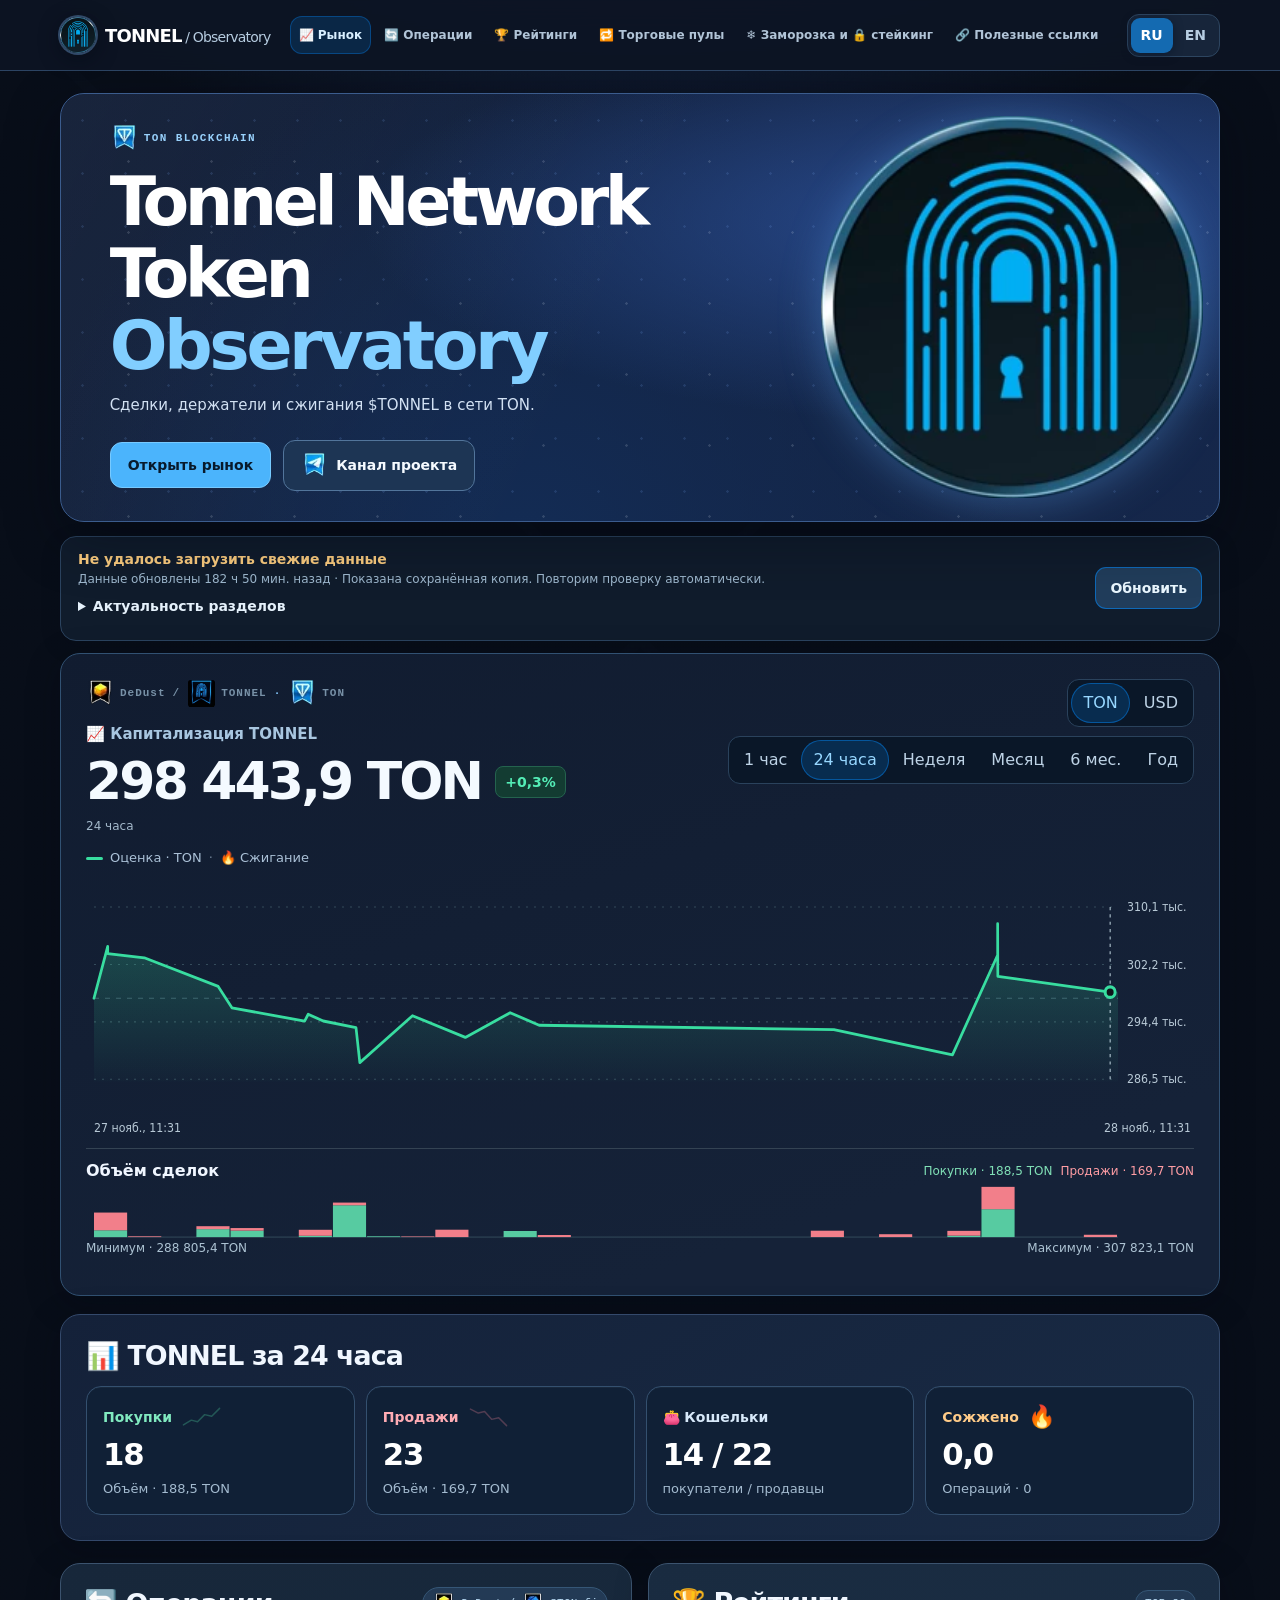
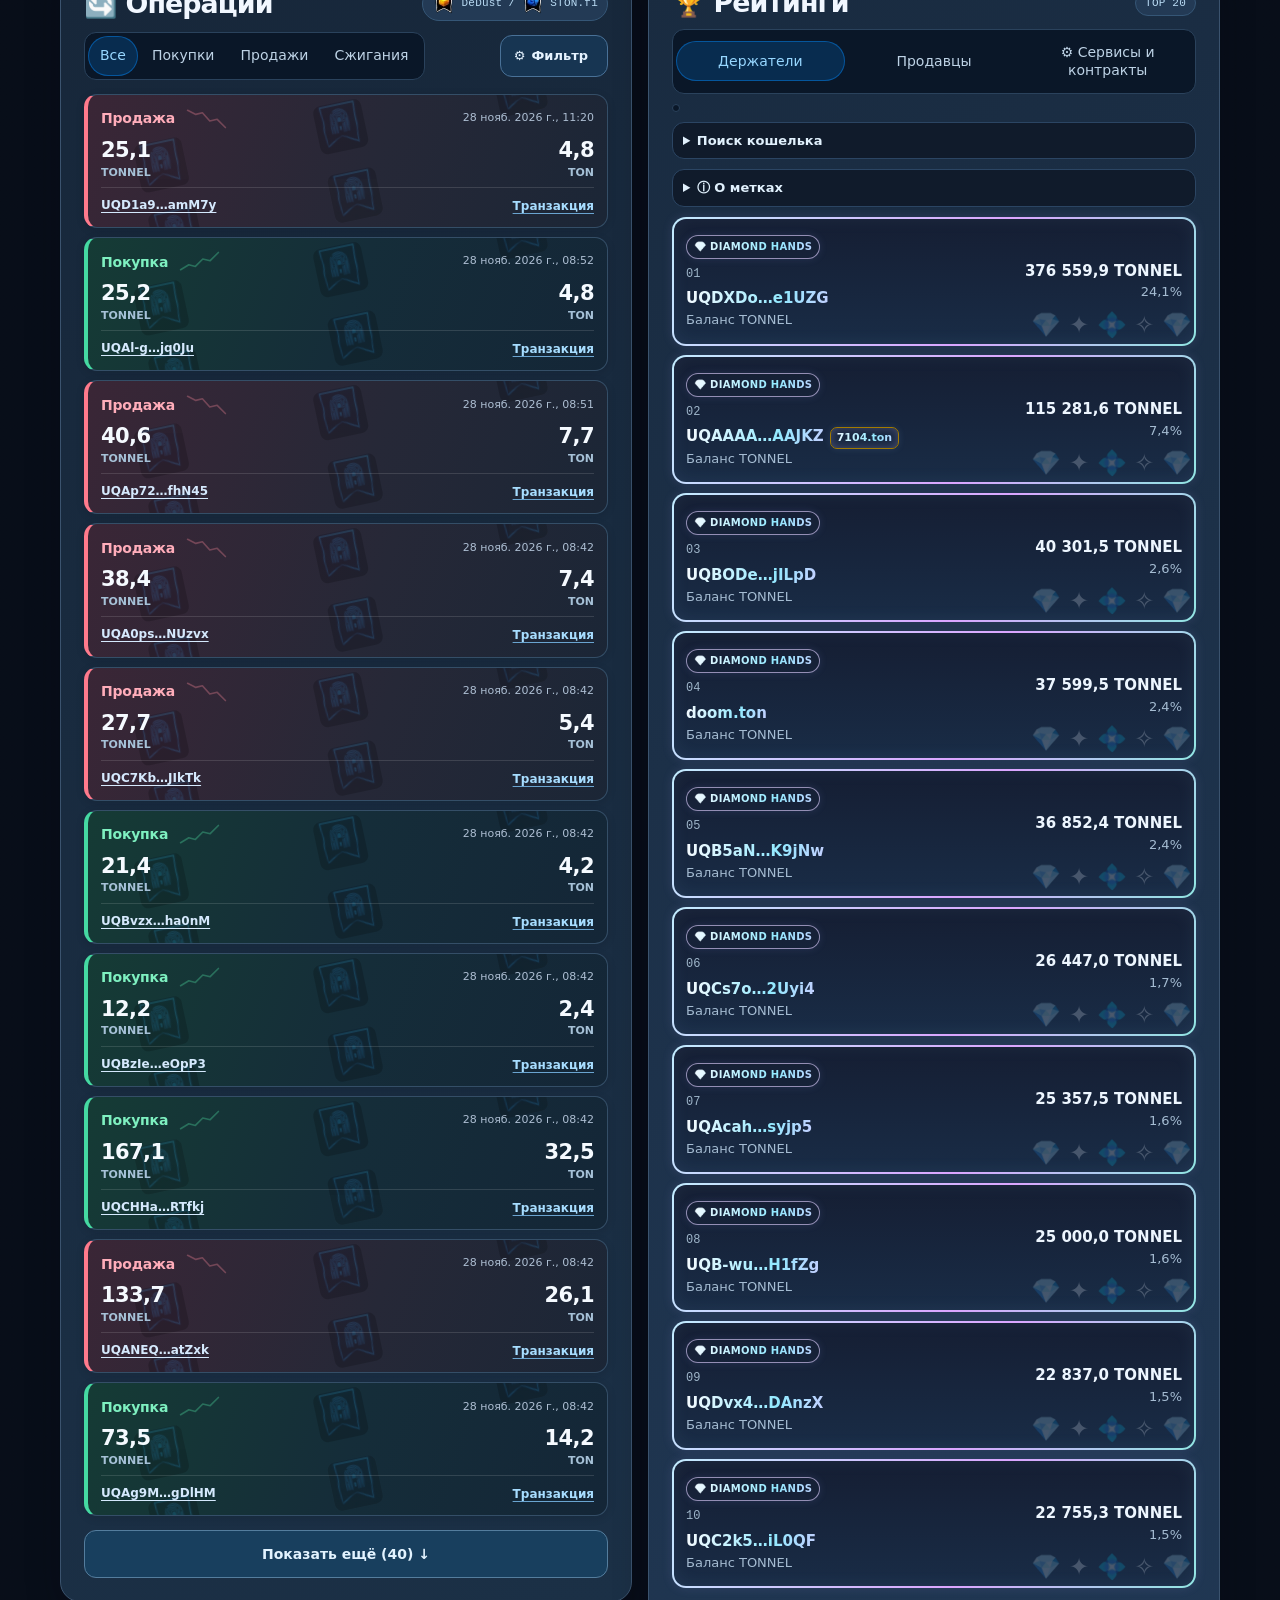
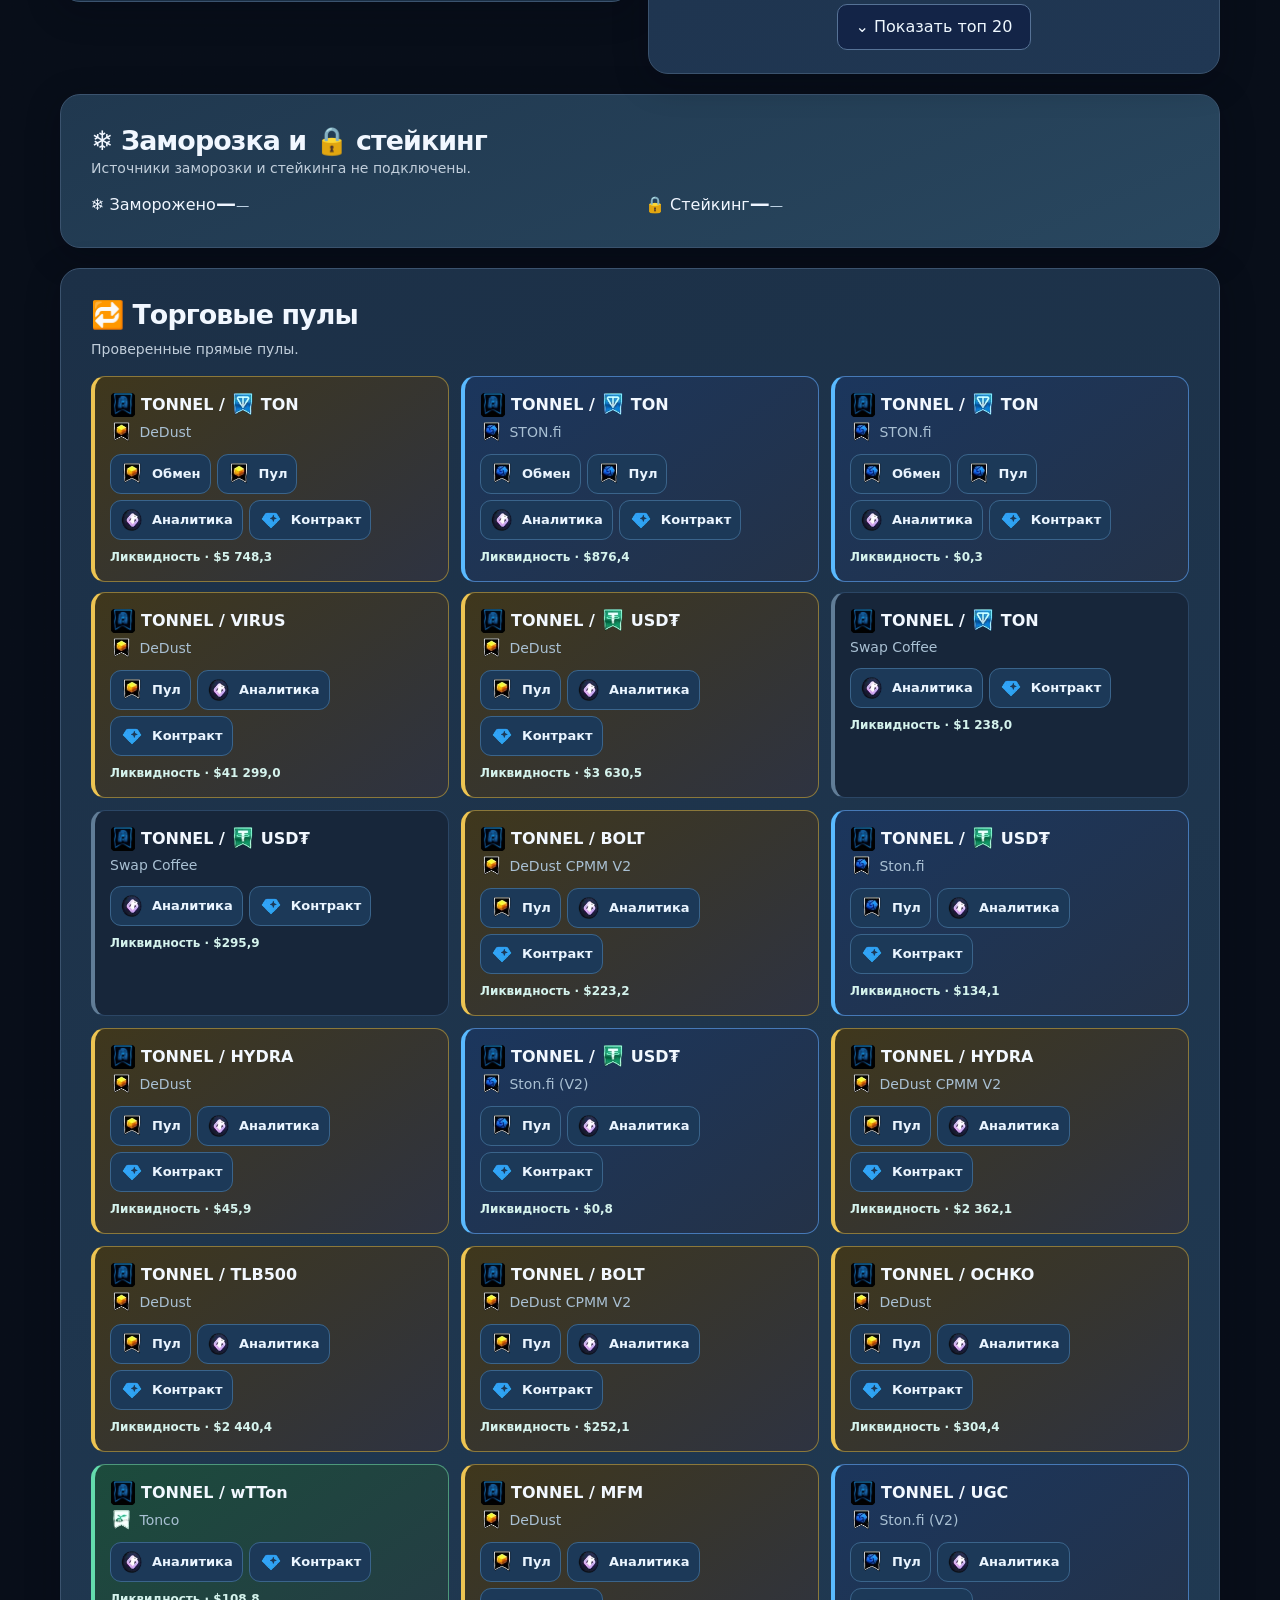
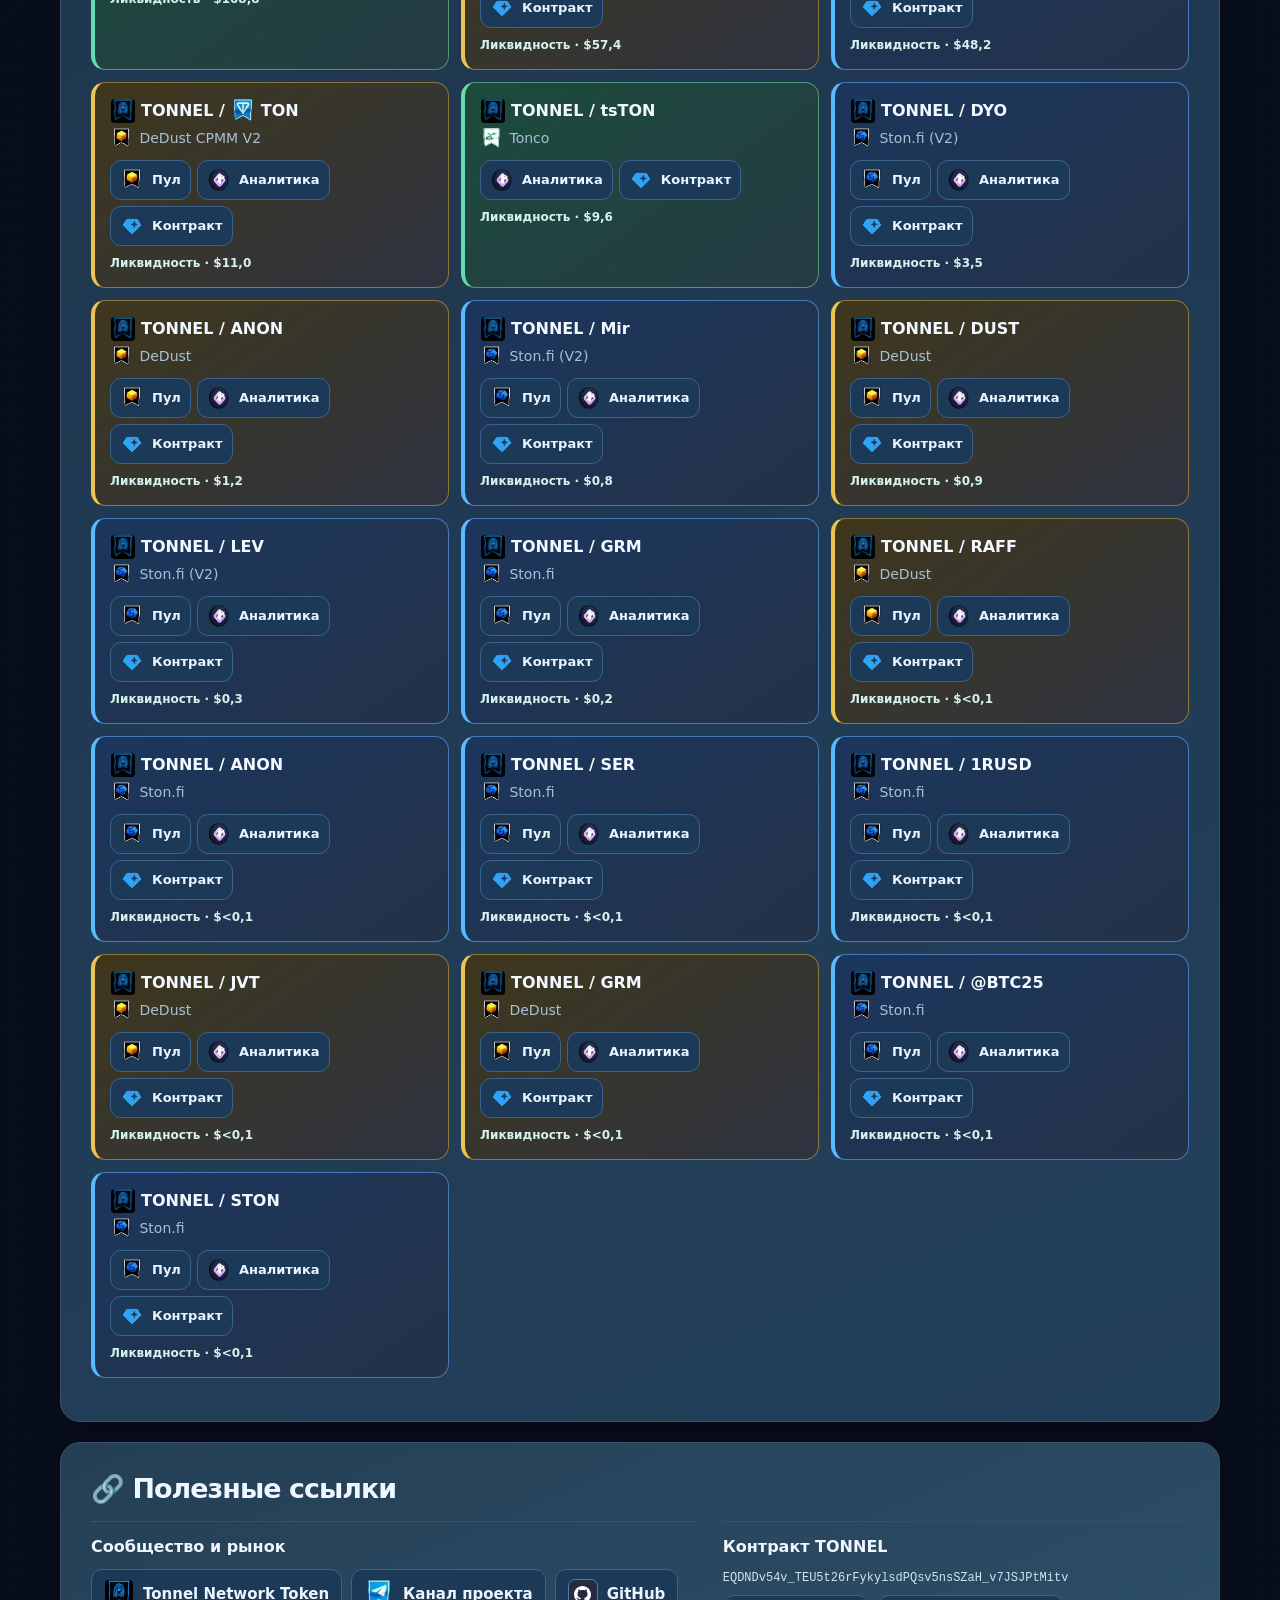
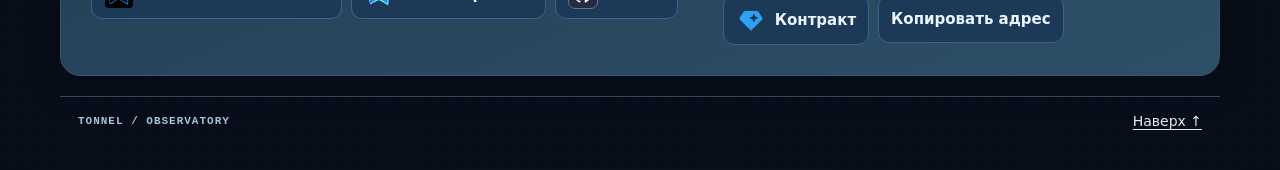
==== commit deb5f41e: "Refresh TONNEL snapshot" ====
--- a/index.html
+++ b/index.html
@@ -1145,7 +1145,7 @@
 <section id="links" class="panel resources"><h2 data-t="links"></h2><div class="resourcesGrid"><article><h3 data-t="projectResources"></h3><div class="resourceList"><a href="https://www.tonnel.network/" target="_blank" rel="noopener noreferrer">Tonnel Network Token</a><a href="https://t.me/tonnel_en" target="_blank" rel="noopener noreferrer" data-t="projectChannel">Канал проекта</a><a href="https://github.com/Freebielife/TONNEL">GitHub</a></div></article><article><h3 data-t="contractLabel"></h3><p class="contract" id="contractAddress"></p><div class="resourceList"><a id="contract" data-t="exploreContract"></a><button id="copy"></button></div></article></div></section>
 <footer><span>TONNEL / OBSERVATORY</span><a href="#top" data-t="up"></a></footer></main>
 
-<script id="snapshot" type="application/json">{"schema":1,"token":"EQDNDv54v_TEU5t26rFykylsdPQsv5nsSZaH_v7JSJPtMitv","updated":1795813395,"errors":[],"refreshStatus":{"holders":{"attemptedAt":1795813261,"ok":true,"lastSuccess":1795813261},"burns":{"attemptedAt":1795813261,"ok":true,"lastSuccess":1795813261},"zeroBurns":{"attemptedAt":1795813261,"ok":true,"lastSuccess":1795813261},"trades":{"attemptedAt":1795813261,"ok":true,"lastSuccess":1795813261},"rates":{"attemptedAt":1795813261,"ok":true,"lastSuccess":1795813261},"pools":{"attemptedAt":1795813261,"ok":true,"lastSuccess":1795813261},"identity":{"attemptedAt":1795813261,"ok":true,"lastSuccess":1795813261},"badges":{"attemptedAt":1795813261,"ok":true,"lastSuccess":1795813261},"domains":{"attemptedAt":1795813261,"ok":true,"lastSuccess":1795813261},"fragmentNumbers":{"attemptedAt":1795813261,"ok":true,"lastSuccess":1795813261}},"holders":{"totalSupply":"1559422.138838018","holderCount":18195,"holders":[{"wallet":"0:d70e806f079a9cf0128e1f48f946a551291aac0751558170e9c991cf77559ed5","name":null,"tokenAmount":"376559.948352767","share":24.147403001047266},{"wallet":"0:bc8db25f47b32eecae687b2888a070b78162e67428eeda9501b9c5ea9900a507","name":null,"tokenAmount":"137942.609972673","share":8.845751675390414},{"wallet":"0:0000000000000000000000000000000000000000000000000000000000000000","name":null,"tokenAmount":"115281.584431862","share":7.392583544938159},{"wallet":"0:72f01ff5add86b58f1f2b35c59a585264668c2828925795a1230fb3e6902b172","name":null,"tokenAmount":"44771.886101001","share":2.871056206394643},{"wallet":"0:4e0de203a9c8fded421b4d59e655a9ace499da7ce61446789b824523b22ca320","name":null,"tokenAmount":"40301.536388926","share":2.5843891391048315},{"wallet":"0:49b97558b01d0213ab9206c4dfc9244c6785de83372198bac9664a95d75ba1af","name":"doom.ton","tokenAmount":"37599.512076286","share":2.4111182687391346},{"wallet":"0:7968d9381d102b64d21c9fe51178dc95d7b6f6e2df1c2e9af77ee135aa664af6","name":null,"tokenAmount":"36852.435692696","share":2.363211010981035},{"wallet":"0:acee8aed0b41f7505b5f89d0a7e35d0e607257fe44edeef8b0188e4b36853653","name":null,"tokenAmount":"26447","share":1.6959487326316027},{"wallet":"0:1c6a18237716bf5045fc466b3996bda3d2fb626e4f0c947ca54b0971f7e1acca","name":null,"tokenAmount":"25357.545604355","share":1.6260860335899698},{"wallet":"0:7ec2ef5fdc96dba8fe430cf47f6be5cd1662f1fea54bae8870b7a9b4e4e347d5","name":null,"tokenAmount":"25000","share":1.6031579504590339},{"wallet":"0:efc78159f866bc1756d0ada37ad9cd20ae6d8105e1f8cf3fbf65cae01dfe8302","name":null,"tokenAmount":"22836.997700319","share":1.4644525771152432},{"wallet":"0:b69395be22ad2e75e9c0c81972d09900a6a69a11ee5c023e17b2b597a876622f","name":null,"tokenAmount":"22755.250106861","share":1.4592104049399197},{"wallet":"0:2b32b5886d892bafa43427b234198a83cb04b47026b83c65316ce41b1a46df6e","name":null,"tokenAmount":"18322.108286763","share":1.174929342763818},{"wallet":"0:4d23a72c06aaf85618a3daa80dd0cfadede0e2a7ab37d42b7a6cde9802694ebf","name":null,"tokenAmount":"18050.433725539","share":1.157507853453269},{"wallet":"0:14228dc725eb91a9868166199d765c6a659ee4614438fbe0846a5fcfc592ce1d","name":null,"tokenAmount":"17812.924849112","share":1.1422772837113275},{"wallet":"0:fe5b01117bec2ef1ba6e4e108870036790906d7d21a10c233f1adffeeed691c4","name":"shadow-of-gandalf.ton","tokenAmount":"17526.677181452","share":1.1239212747429483},{"wallet":"0:5d848c88117a1cccd4046dcdaeeda8abea62b9928f118ed6c3bed877dbfaa912","name":"mrnice.ton","tokenAmount":"17075.935742679","share":1.095016885896137},{"wallet":"0:04b548c78d18e71e47b4276cc00faadd67c7ee0db8a9a315ef25bd658d545bea","name":null,"tokenAmount":"15465.497732408","share":0.9917454259006419},{"wallet":"0:011b28cada904bdd4e5846b2411911f30ed14889bd2236b822d0c80f3bc65e50","name":null,"tokenAmount":"14412.343260037","share":0.9242105072829195},{"wallet":"0:26f958798b2a19b42b4cc9ae26ddb815de914672674264fccde2b550ed9f4428","name":"tomcatservice.ton","tokenAmount":"13142.781649647","share":0.8427981957111474},{"wallet":"0:b1f715f0119daa142513c72baf2de5de115eaf653e4355a05781f9706b892d7b","name":null,"tokenAmount":"12038.443796832","share":0.7719810753618184},{"wallet":"0:500dfe54b08f7acf78b61aa74082be199d883bb20ab09bd83509ca25893541fa","name":null,"tokenAmount":"10878.249276939","share":0.6975820726159998},{"wallet":"0:3ebbd5337967c173ca7497c42bd54fdbf60dfedf02ce82a1598e737f2508a74c","name":null,"tokenAmount":"10060","share":0.6451107592647153},{"wallet":"0:babd1e49ed7562831b37fd627390712f062c767e4b8e66c13f955c7d909b37da","name":null,"tokenAmount":"10055.789207289","share":0.6448407366322203},{"wallet":"0:32ccb547e94b3f0ce7e297af500bf4412681f69bf0f91feccc7cfda1341bcb3f","name":null,"tokenAmount":"10017.103022783","share":0.6423599340616715},{"wallet":"0:62afa49a1de8c0d2a44e2fe0753f1f3f411393dddd438a70ed9cc21b45d945c8","name":null,"tokenAmount":"10003.503532467","share":0.64148784882078},{"wallet":"0:693aaba20a92db701629b3ad26c55dedc1680372a0544ccb168caed180f0e34c","name":null,"tokenAmount":"9977.577939226","share":0.639825335983793},{"wallet":"0:7a559b1ecd28a2a900f5f57d57a0dfb9526864f49799c649376eda7a7ea66e83","name":null,"tokenAmount":"9657","share":0.6192678531033157},{"wallet":"0:f37451dc768497dbbef133587c88de873dd062d67f82e4e46e7663dc83bd33c8","name":null,"tokenAmount":"9624.930522663","share":0.6172113556009206},{"wallet":"0:65b03e0058ad3b46e2a2bf8e52ca523cb95aa6c28956947969fdd118ade16e90","name":null,"tokenAmount":"9208.750220529","share":0.5905232451932979},{"wallet":"0:878926355fa0c6836f24ccae62e268275ac6f2c048e4b4027543786847d9e908","name":null,"tokenAmount":"8893.680983848","share":0.5703190151240898},{"wallet":"0:68cf02950f26bd20bdcac38991e40429878ca8d7912e31dc97f272e58de694c6","name":null,"tokenAmount":"8072.856286914","share":0.517682549571175},{"wallet":"0:2654b2c38e79d8aacfe08a42811a06188afb4acac2d8f4251516d86d6d76c3fa","name":null,"tokenAmount":"7641.662083347","share":0.4900316529455635},{"wallet":"0:4b00d13f14b6e235136b3d4bfecbb22e06b806e7b02d0144a42eb5e3e856f7da","name":null,"tokenAmount":"7318.173088334","share":0.46928749477591974},{"wallet":"0:036aa1bb23e915113d446f4c6577d999bcd183144365408ad5ed57323eb13251","name":"fent.ton","tokenAmount":"6435.332287428","share":0.41267416481743674},{"wallet":"0:c64ba40185b05f96fb165490915a400d331973bf83296c5729f0f05ec8997767","name":null,"tokenAmount":"5776.133482255","share":0.37040217259958913},{"wallet":"0:d9560d23ea4dff03f0d75ff6f3ae8d855d0442e327f533f252bc82f837420c07","name":null,"tokenAmount":"5756.57856802","share":0.3691481879505337},{"wallet":"0:7ed1bd3453c41862278de3f1c8fe4866406fb8e275477aa24e8bb78faf2be002","name":null,"tokenAmount":"5407.886967966","share":0.3467878795151397},{"wallet":"0:c9fba3e059abe2a6097ab8a18f4886a4fe29fff3e7c5a956612a02a4d4ba4a48","name":null,"tokenAmount":"5400.208601455","share":0.34629549414239374},{"wallet":"0:bb4ab5ac6254a1ed2d15d6a8e409a59bc6bc286b5b9eecd93f2ec80705253cc6","name":"freshberry.ton","tokenAmount":"5109.422836752","share":0.3276484737198368},{"wallet":"0:5f0ece66dee8b2925d52904b5cb140fda4d1ec26d2ff3e08f8452b36c41406de","name":"tonairdrops.ton","tokenAmount":"5067.394754195","share":0.32495336753208465},{"wallet":"0:ebbe31de144a632e97c116a039907d73bf9d15239389b00ebb4698fbaaa94071","name":null,"tokenAmount":"5000.999605843","share":0.320695691133988},{"wallet":"0:6b692cd7fb6dfab550e8cd9e0404f91ddb7a56684aae4d69535141676b9a5cb0","name":null,"tokenAmount":"5000.81444242","share":0.3206838172854394},{"wallet":"0:44096e25b6db5d1293569c9540973c9d9e0701fcc11f99c6672aab5534eccd6b","name":null,"tokenAmount":"4592.821061156","share":0.29452070396911756},{"wallet":"0:602901e9d2d5241af2db0caf80e33f57f9e4d8860fe5eba705ee113cd7182009","name":null,"tokenAmount":"4583.72143994","share":0.29393717876517367},{"wallet":"0:07a82050815af3fa4da5622ffa8450ff1e355ca0d15f780e97bc436082d78703","name":null,"tokenAmount":"4560.08954298","share":0.29242175222533956},{"wallet":"0:c6ad1f60098d2bfb71b210fe93fa97577db9f61b6b6c0fe6b7ee87e603ba49ba","name":null,"tokenAmount":"4444.864769794","share":0.2850328117764206},{"wallet":"0:ba4ead2bb1254db02b74c86eec5104bd4fbba550e09522ceb2f2083e683af5ca","name":null,"tokenAmount":"4295.298285453","share":0.27544166383668134},{"wallet":"0:972b0183856e8d811ccb8ded1a14f3fcfb14843b34b3d930ba664fd10fc30b20","name":null,"tokenAmount":"4187.562674973","share":0.2685329758171386},{"wallet":"0:583146180580a990e4be00ccf77380cf10ea992e87f27f3689397e387967bc79","name":null,"tokenAmount":"4130.860775872","share":0.2648968918031428},{"wallet":"0:dee5566817511288f97621f68c023deb9b67147bc170228d868b070439862870","name":null,"tokenAmount":"3958","share":0.2538119667166743},{"wallet":"0:b1d07a66704727ff3ded03fc9eb3fe5e267dc4d565639ff35bf1dc672630e387","name":null,"tokenAmount":"3631.487425046","share":0.23287391749818},{"wallet":"0:2979be3ebef833c59937007ef0a397fcc946109e361190da7a465570d6832435","name":"toughguy.ton","tokenAmount":"3600.551239541","share":0.23089009382821135},{"wallet":"0:f6fb74f9c286dd0de9022b598140a869526214380731124dceaa395a5dc9b909","name":null,"tokenAmount":"3578.597705311","share":0.22948229451055138},{"wallet":"0:d53915e070eed910f2a35dc622779c280c863dc683f1d1ae339cbed2568fca4f","name":null,"tokenAmount":"3489.715316268","share":0.22378259416454827},{"wallet":"0:e2d763617be00d3b2c5afea9897f7ab0c68503a07d115e817494883545815a78","name":null,"tokenAmount":"3219.005786193","share":0.20642298874835766},{"wallet":"0:9e3ce3bfd6ab34dbd601c11a6bd1f004e9b2bf9bde3a1a38c6fbd7bc366fc585","name":null,"tokenAmount":"3151","share":0.20206202807585663},{"wallet":"0:89224d45b026f2565a4d1b221f641c842098caebe9a38e17e57c622a3e2dfd0d","name":null,"tokenAmount":"3000","share":0.19237895405508407},{"wallet":"0:4e0785e17bcb0c0ebfa1cbffeecb4ebae2274403928f8b490744c2791a6bf704","name":null,"tokenAmount":"2891.229198863","share":0.18540388307026087},{"wallet":"0:5ee93ccda79e1349e55e45343212e6198668219f7081aced37610988b7ad99da","name":null,"tokenAmount":"2852.867974213","share":0.18294391897878118},{"wallet":"0:b9e94fbc3a972630cde3d2e491e7e2f4bbfd4c3cb5d00109954412630aa90597","name":null,"tokenAmount":"2824.174527496","share":0.18110391388956393},{"wallet":"0:d601e49d538f92de00a288da38639dccd4eb8fe25a89a244deb10583acd95be6","name":null,"tokenAmount":"2800.787909896","share":0.1796042162119725},{"wallet":"0:b076d98cfa03f5c5ea737c0017638b49ae2785d5cb7f32f98cd6a32d8c3fb2c3","name":null,"tokenAmount":"2755.645224009","share":0.17670938198057975},{"wallet":"0:779dcc815138d9500e449c5291e7f12738c23d575b5310000f6a253bd607384e","name":null,"tokenAmount":"2726.456453365","share":0.1748376135916976},{"wallet":"0:7b39673f61dfc7b7eb3eeaf69451d084ecd618499492e4a5957b81f599de6014","name":null,"tokenAmount":"2720.371611418","share":0.1744474150819128},{"wallet":"0:65d6a1939cd6325212d429cb30993ad206756b117aae42081ca05ab9294ccc4f","name":null,"tokenAmount":"2514.72305422","share":0.1612599303030167},{"wallet":"0:09660d31c81016970694830f37a04394bc49de23a389defab342da109a8212aa","name":null,"tokenAmount":"2463.827420322","share":0.15799618069792745},{"wallet":"0:c8088014abc58ec085a8e937bb4ccf0c6eb8eb07373c1767c965d0f4152ff21f","name":null,"tokenAmount":"2459.865046428","share":0.15774208824949315},{"wallet":"0:e2e16764064f4aa39fb1efcf62270303b3d47e1af7e0198cd3842d94f0e23f81","name":null,"tokenAmount":"2330.276939113","share":0.14943208006841394},{"wallet":"0:2b3b41ae073f6c5e004067e3cb8eb437d75e7fa571dedb2ca078caa636d10530","name":null,"tokenAmount":"2287.562957253","share":0.14669298968382904},{"wallet":"0:591caa53bfd54a1e3bcca7674f08d00fef0d28068b9d29ddd4efa5577a99a5ed","name":null,"tokenAmount":"2187.7556874","share":0.14029271695669115},{"wallet":"0:71b863107573ce9dc948647bc25828a8463beec61fb3d7d6dd48d3683659a80a","name":null,"tokenAmount":"2187.495318568","share":0.14027602046216825},{"wallet":"0:ce3bb1db3c59ba45684c6beb1e821987ac8d2b9c867ee879946828374a2bc0bb","name":null,"tokenAmount":"2178.511800599","share":0.1396999405319645},{"wallet":"0:1d488035a201e6c1260963c4893475eab1d8316e74ee9ea7d0f59659ef4ec0e4","name":null,"tokenAmount":"2112.854042756","share":0.13548955027215173},{"wallet":"0:82510c4ff1360c159c2543653dfdafdcb7f6f5dff294c54e239cd793f28f1ee2","name":null,"tokenAmount":"2039.292801005","share":0.13077233868980154},{"wallet":"0:fe98106451d88f11b91d962dbaf032ac43134cc8f3470fb683312c258971b9ed","name":null,"tokenAmount":"1983.334760539","share":0.1271839555911945},{"wallet":"0:9c4b501970c05843383a9193a460b897ba1af0b9b4d24ce88b592cc127374164","name":null,"tokenAmount":"1948","share":0.12491806749976793},{"wallet":"0:3d3edc3e2bf818e1d28d4f14838dae7bb5d4e00b5a26882ed6ce2422d1eae647","name":null,"tokenAmount":"1930.489080956","share":0.1237951567363586},{"wallet":"0:fbaadc664718be831c9b1c3b3bf890f6d0a2e27b7ea49505ee00f5bbca5d62e8","name":null,"tokenAmount":"1912.11681707","share":0.12261701109968771},{"wallet":"0:5449dcbf6344d8039fad4129bfbf8abbf10b78f612993fe5e23af306f7172bd9","name":null,"tokenAmount":"1902.003889266","share":0.12196850627523168},{"wallet":"0:1cb9996c220460fb92842400a9de2ef8a0b4bae83c4b7237aec0da93fb1c6ed9","name":null,"tokenAmount":"1900","share":0.12184000423488658},{"wallet":"0:313aae4aaba8d13327d55db4a695a841ec20679e3dd043ee40b4523a497bec2e","name":null,"tokenAmount":"1879.398278213","share":0.12051889167184761},{"wallet":"0:87ef04c6bfe52573c5430142b44d16afbe081080140240cbf3750942dfbe3b21","name":null,"tokenAmount":"1857.709842938","share":0.11912809217408232},{"wallet":"0:95444edff07d12a85360c5c63a7beea147ee240743519757c2df12770a6ad49f","name":null,"tokenAmount":"1853.647743983","share":0.11886760472467194},{"wallet":"0:21d1d9cb3bbf18e6a484f0e0ab9179a9a0e112fd5b30ffabb0c9116ea0ed6fcd","name":null,"tokenAmount":"1822.557214581","share":0.11687388354888006},{"wallet":"0:bcb4446b75383a8ea4c9f1797c2af07f3cdac14a9505a99e42925d7bbc7437e1","name":null,"tokenAmount":"1811.248310996","share":0.11614868520114938},{"wallet":"0:49e5b3af8926247f73391e0291eead041c2fa9d59a5071fb05531606c9f938b9","name":null,"tokenAmount":"1796.768458552","share":0.11522014557846648},{"wallet":"0:92df4666dbfbd42f35b52ae1d5a5b541b5d100e25174dc4fd7b775318b84f864","name":null,"tokenAmount":"1796.740262883","share":0.11521833749402945},{"wallet":"0:a509fb6e9899b61f9a2b1d393b1956897d611cdb6d8c378759863d21246740fb","name":null,"tokenAmount":"1765.652866485","share":0.11322481722624844},{"wallet":"0:f56a12775fbeb84d561aca0e3647532d43e8c4b3cfa1e239426ed81e9b31ec92","name":null,"tokenAmount":"1708.938844281","share":0.10958795580229433},{"wallet":"0:10125538f1eef4b2cc9c4b8d172000e394077d2669540e98083570c7f0669ce9","name":null,"tokenAmount":"1700.235821226","share":0.10902986297814826},{"wallet":"0:efbbab1ae68e286bb85d3bde6bab86dcbaa0ab6dece4512060101a785bbb914c","name":null,"tokenAmount":"1633.240964886","share":0.10473372951489499},{"wallet":"0:720113ea18c4165fb9210ef87c899eec35cfac83ddc8ce6f56fb72033d83fff6","name":null,"tokenAmount":"1630.706400917","share":0.10457119725978102},{"wallet":"0:88ac00084768e558e78c56c59d23af6142d82d8dee30479d519ba0b67ea1a51e","name":null,"tokenAmount":"1580.145487927","share":0.10132891207408558},{"wallet":"0:6f6813fe0652888be28a653aba567747fcbbc38a5d1b8b1f30408b623120d41e","name":null,"tokenAmount":"1578.740508279","share":0.1012388159023686},{"wallet":"0:6ca3ab62d608b4779109496903666a1e3137c8fb8710ac80e3c5df4ee31326f7","name":null,"tokenAmount":"1546.101410704","share":0.09914579075144182},{"wallet":"0:5d73d46431b1a22eb361b0a5bbabd9d91962a8df45657981b22067d4cab1809e","name":null,"tokenAmount":"1545.696667283","share":0.09911983604611094},{"wallet":"0:2d7ac44815635b7acc15498205ab61f33a50c29f729eefa9577313ec5c7bdc5c","name":null,"tokenAmount":"1512.769726679","share":0.09700835258156715},{"wallet":"0:ad86cda25bb7c13437ae8f06ad724d4739864828dd22b8737f03a718bf902c52","name":null,"tokenAmount":"1500.099716573","share":0.09619587148421394},{"wallet":"0:9fc24909c0c9730b0b5d58ccb37095b6a3ab7aff02075ac56d1aa3016ca62b01","name":null,"tokenAmount":"1484.078716194","share":0.0951685037189379}],"asOf":1795813261},"engineVersion":"1.3.0","methodology":{"valuation":"last observed swap in primary_pool times CURRENT total supply; not circulating market cap","primary_pool":"EQAvtGe8Nep_XncmQYJrqzWjjdsTaygzL17bvH_8Rjryz1xu","sellers":"sum of successful supported native TON swap sales; service roles excluded","holders":"balances excluding known services and identified contracts; unclassified accounts may remain until verified","burns":"accepted burn notifications and zero-address transfers shown as distinct evidence","usd":"historical TON/USD rate from CoinGecko","history":"incremental confirmed swaps; missing intervals remain partial"},"serviceRegistry":{"asOf":1795813261,"source":"https://github.com/tonkeeper/ton-assets/blob/main/accounts.json","sha256":"4286bd47e11399901a7d713c9e98a5dba17300d76fe272f4f5d46110a84f4e2e","entries":{"0:ad8afecfacc248996885d8be6824280f9f3a7e54c2f6080b7971b9f556c280c4":"Crypto Bot","0:dddcd3cdad60af4c0d69389f567ad51d0c263fa4968d655ab424c69aadaf9322":"Wallet Bot 1","0:436a76c2794a88e3fbfec6b9c0374fc8db046f10868b835420d9937973a665d4":"Wallet Bot 2","0:6e814e6450e8c578067bb656298fb4d01397dd15018d7f34dc369eaba4c2111c":"Wallet Bot 3","0:5f00decb7da51881764dc3959cec60609045f6ca1b89e646bde49d492705d77f":"OKX 1","0:f15db2c62cd86aff0860d39c491fc73a31395fafeb5945e644498562260c782e":"OKX 2","0:e7e86da08742ed933434ffeb8f08a63c7e100ee842e25f599a9cbf0891574a6c":"OKX 3","0:0338def34b84c6ee9134a04ab1601450be446340a37ae259de57cb37bdb590cd":"OKX 4","0:a30a49ec725e9f57244b66af4c2da7ab76004b4fce80d3a34b1cd0c37762abce":"OKX 5","0:24da1e7b8da901e5b3dd0f98c397feb6e5a5ea483195a8b6bd0682cf2c5327ae":"OKX 6","0:7f2e84c723d8b6b6b1aacf810c8c26ab23c22022b464b87104b2d3065b0ea70b":"OKX 7","0:854ec4521efd52ad43bcf1988e4c44ebdf9a26ad18fa51abfdb685fc3b348a5c":"OKX 8","0:f9bdc0de461c1a2e002fada9550bbb095c8f9f73668d70c517a9cc7e050f8e5a":"OKX 9","0:9b9b739de2527ae72d21083f5198d710c7288453b4733e57ecadb2e189ac829c":"OKX 10","0:b31535e934db05bbc220267467903c8108bdabcbc2a06588838b726ddf589ef0":"FTX","0:57eb74407604a19f7e04005315ef70aeb7b675e6551977586756f6baf12125ee":"MEXC 1","0:1c7bd690f4f93de8b93db5790129dab65926c6e1fc9b57380089db5529516630":"MEXC 2","0:d887d0e2d1c4fc4126e71c970d33ab1896940000eae703bb1ab6cecc830777e3":"MEXC 3","0:7994848c1fcbcbc57a6a5a987b66eb424b8b54e10759b6b514a66b600c2b0eef":"EXMO","0:8d195793baad9a08c46dc353aebe999341dabd07721b9725f19e18abc3d10d92":"EXMO Cold Storage 1","0:26ab8ae763a3a7c3067d882b7b01cd5d37254cb8768f57b6a47c00028effc7b8":"EXMO Cold Storage 2","0:0130c77346e9ed82df677d107ad6a775c11f9c18f6a05c0dd17906b355850dad":"EXMO Deposit","0:342a359e38357c083968129fddddf049ef5c47315bfbef27505a356bf9f02d65":"CoinEx","0:555f3053e257130374bb831ae0e219e5e5f9ec0ca8f8a0d133369d3d690c64c2":"Huobi Deposit","0:85af78e8d035e920117cda654615cdf371d464480b629e110d3c5310d85ab362":"Huobi","0:80d4123841167ca989ac912443cc99a4b9c1a87584536427ff6fd85c92395ae9":"Kucoin 1","0:b37e57033db21d10b950e6143b658c10c3bf425bd193025960aef7f22dbcf4fc":"Kucoin 2","0:07ce60b7e5f255a88c3707f3fbc79e2cf924ed6b4b7d09c6324f0ba2338a48fa":"Kucoin 3","0:a14b1f452385b2bb984ad2c4441e1d23cae071fdfc096dfba53ebba3b6ff1d10":"lbank.info","0:75726a716f747e60b0371cb0d5d35471e8e1e931003fecc3a0961a8bd82c09c7":"xRocket Bot Cold Storage (Old)","0:c1dc654b598ab84cda4f12372efed8907cedf0901865a58649087373e01b1c24":"xRocket Bot (Old)","0:45614fee399c43d77bb597558791831bc0ee31754cbb2b5b1fbf5a3488ed9940":"xRocket Bot Cold Storage","0:011a8f0a0b36b779af033473274966666d1cd6fb4e77df679375fbd6f970d012":"xRocket Bot","0:c3f1da8ecda8f8cd42bace224ea3f1b6971eaa7f54c492d4d190527b4f573f7c":"Bybit 1","0:4a1f3ebcc66bdcefa90245bdf541a50ada1c688a487534b1587abffd93038834":"Bybit 2","0:cd525c15904d7b4027eae08b318624260f371ce8c9f4fcca0cdb7b583854107c":"Bybit 3","0:ae62a192da96e266161a702cc9f6de91c0c3441f17ceba51bc442dfb2031a30a":"Bybit 4","0:e3ce05c4da977132c24a3b102da8b5fbf2ea9173337b49de346e4a4b057f7579":"Bybit 5","0:e33ef85d174eb457c072d1ee10215b69ab9b64192f7421302ab1c8e26b7ad4bd":"Bybit 6","0:7f97f36dda3f7dedc9e12f8c09c4f89e7fbc17527ab3f67de4c3b155297a56e4":"Bybit 7","0:7d133d4e425c8e00de015513a44e66e6d163b21e71720aec7579965e5de28c55":"Bybit 8","0:f2dc1860686cd658987e2bed8216532d8c004460dadea907cc7d4ad7236c496b":"Bybit 9","0:4a1c20bc9a6f9294f75f1c87a7f383a8b73a483a2e6dcb3630ddbe78b3ccad00":"Bybit 10","0:008bb088e81e38d583826901093567027cc1575ec744ac354fa4eeec302d166d":"bit.com","0:1882478daef1b7ed200cbbdc201bd4ed0b24c2e5f1a4c7c15aeb7e3b1a759193":"Coinone Deposit","0:a4d2072b1edc1355fc7fbee0095beec7889a2d3cfaa9edcf2ce9e128631abbd6":"Coinone Withdrawal","0:f3f4ed0913ab555d023745058f1a6c55a49d4876593cb9bdab1f780a99b185bc":"Paribu","0:f9873509de5a2f97f7b2805f5f7aafab447f43c91e751cc8efabc6d2ea09d78a":"BingX","0:b496b8f73b469ff06a2d89e62c4d70a103fc228c821537b49dff092060bc281f":"Gate.io","0:60ff0b28e2b3839bef250a81be9f2e78a6265b980ec5d24df4e44bbff2c3fb25":"TIDEX","0:23eef28b6da5a368d6c0b8028fd5ed47c26758676bc9db1b5653caaadc969f91":"CWallet","0:00ffafa9fb3d4f837824436d19953c792be6632af73a9b82c4dc69ca07195087":"Matrixport","0:b58c73481f25a280f9705ab3424be850614d823256263ecfa049fa9fb917720d":"QMall","0:00b402b789e5626e1c61b50c5dbe2024426e92f16c0c2fb735396df96046b5fa":"BIT","0:2c54797319837b4c6d014fc991c1a8d4294dfd4d6cec4937e370f1f27db0423f":"Bitforex","0:6a5a76a1538cf9596590ec3708470649c342624bf92e63a6a7a15254ededa904":"Bitfinex","0:59b065c5d66261a5317660e96eee476aa6a11b749bdcbe8c0d1f3dbf24200d1c":"OMPFinex","0:3cd5ad54b190a71caab984b0f210e3742c7f2147b7e9073377d7c6b470017362":"Bitrue","0:6c53cd87cc0d33486db42c1c7fc03dfaeb2f7b815afc368ab1aee567edda3f72":"Coinspot","0:9a582c23266b8ea47eb71118a3c040d42b230b2266fecffe2d3cd390c0922c35":"BigOne","0:dd528505af15c6e5206bdd8f6c9a3b541f80ca98ae8a5066ab3ff8de1ff5e678":"Farhad Exchange","0:2b6f3cda567c385f0645486f3c665a451f56b2969d1be57d86eb77c6077a81d1":"BitTime","0:cdf7f0d7c09036f064272e3c429ed570be49ef29eb3a735b64bbc17915073732":"Bitget","0:e9c0a24ffaa6aa4f228890e71ae9550bfc53a6c57e643bc31c240e18727ac1ce":"Bitget2","0:336502faf83ef5b532d315ba71450b661c90e83fce64d8bc1fd2bf642f3555d9":"Bitget3","0:b308c7f9b4f596f6250175885972549871b05c70ed3619fd5a939401eea972e4":"Bitget4","0:e2d1df206b372db1f3b890e60d185b67aa0c9f1b6b6ff60a05091c8c01b40ac4":"Bitget5","0:7a0dc94da9f48b968dfb87be38d4fab7286288db7a04d3081feee177376d9089":"Bitget6","0:8785ef5ebb0fd24c6911d10f43c00961e9748fa54297a1ac517e3c5fe76bb0be":"Bitget7","0:213b6804c2082135a4a803da8e3b30cfed51aee9af2ad2100334b7f4711d3bcc":"Bitget8","0:573dfe99490a041703e977e4724135c5b8bea0bea67839612247451ca9d5c4cb":"Bitget9","0:de2519a527de7e1d4c1028bdb74e022b28a6e370e4fec3fc27d8d971308f99bb":"Bitget10","0:06476e580e250d0abec5c365a711833483c581d57b908be37d56bdb0e338c312":"Bitget11","0:c9959a997e1d4e4383d8db37b86d2101ce78dcf1f1b3904d9888fe572ef0efd4":"Bitget12","0:c07e51e5b694937758f45f4003071c84f4c4a68bdb168a22c3d6c8b89cd6186f":"Bitget13","0:1797a5c4c50a2b312ce9927ff6f12efd3b0b58ff311445118c2d2e64312b5d79":"Bitget14","0:6083005b354ab1c4785aa8ce8293ee5c9c182e9248f27e9c9074f35c16342083":"Bitget15","0:f99b14600ae44d2f12b178e8c6eabd78892ae82c5e45b6898f9deb7eb203f9c4":"Binance","0:8e91b50381c36dd42accdb51f5cb5d96848568b4924f8079b1a5ae7e10f43eda":"Binance Hot Wallet","0:ca1d9edeef40b3a9dbd9082f3767859547c3ce0bf641d09d58e33a3cf06fb309":"Binance Hot Wallet","0:a2faca7adfebd5c5970108d1f79065cef32b0c143fb13489066b684cdd7ee95c":"BitMart","0:5d5a830e48214791f4ab5352900c624d3bff3c5efd630196b180158eb789990f":"Nobitex","0:cad898b200a0934ee416c2039bbf3f5d7f1a323172875b3c19d378a6f540f7b1":"Nobitex","0:4532d5bcdfb05d3275cbf255bc91c3635cd48d63b719441581c5542a4750fdf5":"Nobitex","0:a32d52ced80a23fe4fe90ba94593ef686de03f9fbdaa069e642826a95234b982":"Nobitex","0:fac8ffcb6f89572a1232d59e91c65909ae408663fd2ceaecd35f35b5e9d670f4":"Bitpin1","0:c14ce5d772539be26fde315a505a1e0514104e76eef776f0b845e57df0557ddb":"Bitpin2","0:dd36441bf4aa8a6a6ecfd763efde1eb82dd86bdcfb1456b45ff4b73f87657184":"Bitpin3","0:402f5d4f4f8bea7b0bd511b9d3771834c1a22bbbbc8a326035eb07aa24f5c9f9":"Crypto.com","0:ca6e8f2a3dfc875b8673d8677f3818c4b8c02d1aa481a86a0c61bd09f8269f1d":"Foxbit","0:60def37fb0e6f41b18a73c2496d96b25442344864ca0ed97189a6f37e2439c56":"Richamster","0:97ad93444915089e812238ff10abe9066d0b03ea3dba2a8630fb9c9f88aa455c":"Wallet in Telegram","0:1f5806c73d03bbc96eb7eebf16067f1f2e8e270cfa16d57001aa9eaf7456f008":"Wallet in Telegram","0:1b44ec553616b0e4551037038834bdf0bdaa1f0440e10f3331d9841585612a68":"Wallet in Telegram","0:cf06c94efdae26faaa1d85092fc4daee78eba09e69c36dac051c1d8ffde35f40":"Wallet in Telegram","0:91887059ba56a03790b0696d7a402ac0691dff62fcd398e813f97d3b2736fa58":"Wallet in Telegram","0:6db0f022632b6269f0d4dbf8ea60a8448bbc2bcfc6812e31af8cc6405c268af7":"Wallet in Telegram","0:dd6ff02c59634745529b99a8d5beeea9f6c38a9188e6a7e96a424e3820c8ac0a":"Wallet in Telegram","0:023895aef955024920a291c6f3715e291df1b3dd254eafa8b09e21a2d58d5897":"Wallet in Telegram","0:f5066318091a8cfb530ec732104ce38f7783d92a6679ffcc0ce0960b0e94c7d0":"Wallet in Telegram","0:0c5684355f5410a923fb7dd59314905dc7ff157b28c9130671c7a4f17007e898":"Wallet in Telegram","0:23fe558cdf44249381aef36472e64a5072a24ba97fb61b2f5791da6013aec92d":"Wallet in Telegram","0:b7be71ac1b40e436db36721d9c20e82d44e78fc1e86a8ad15e00b1cc16831dcf":"Wallet in Telegram","0:55b7223f04dd1f2e1b3f28e4ad628fe6cab60004f280fb0a58cd27fc590b2eac":"Wallet in Telegram","0:659dbf460831a72795c4a9a9872fb4a3e7fd302783068dae53e8f2a5c150084a":"Flipster Deposit","0:d0a6eb95408e95ce97b0ca597fc523ff4809523635e8f519e00fdcbdf42f0c54":"Flipster Withdrawal","0:ec85cfc7fd1009362e421b5a0141f510d6540107ab73e7829fda1ef9e97a75e3":"CryptoBot","0:817438e5b0e6eb113ab74d73fc95f7ec19247dbe6ee27a42c3d0164d614c3ca1":"Ourbit","0:66a1e72196d64d6faf48fa4b2ea861f67b0484d2d14a59caf701d8c286ce44e5":"OKX 11","0:419712bc541c4489d6f1c38a105722d293b8847fd54f2717ad69142911b8be5c":"Bitfinex 2","0:6c25b5f2fe5ef1a6a1978f611f61a50883fd50a0822b19176445fca931823263":"OKX 12","0:14de4b02647941779108b7b99be85596260ccde813351000055d744dd8aba04c":"CoinEx"}},"identity":{"byWallet":{"0:d70e806f079a9cf0128e1f48f946a551291aac0751558170e9c991cf77559ed5":{"checked":1795717717,"domain":null,"linkedDigits":[],"role":null,"activated":1737304648},"0:bc8db25f47b32eecae687b2888a070b78162e67428eeda9501b9c5ea9900a507":{"checked":1795717717,"domain":null,"linkedDigits":[],"role":"DeDust Vault","activated":null,"serviceCategory":"vault","roleSource":"https://tonapi.io/v2/accounts/0:bc8db25f47b32eecae687b2888a070b78162e67428eeda9501b9c5ea9900a507"},"0:0000000000000000000000000000000000000000000000000000000000000000":{"checked":1795717717,"domain":"go--dnsmint.ton","linkedDigits":[],"role":null,"activated":null},"0:72f01ff5add86b58f1f2b35c59a585264668c2828925795a1230fb3e6902b172":{"checked":1795717717,"domain":null,"linkedDigits":[],"role":"unclassified_contract","activated":null,"serviceCategory":"contract","roleSource":"https://tonapi.io/v2/accounts/0:72f01ff5add86b58f1f2b35c59a585264668c2828925795a1230fb3e6902b172"},"0:4e0de203a9c8fded421b4d59e655a9ace499da7ce61446789b824523b22ca320":{"checked":1795717717,"domain":null,"linkedDigits":[],"role":null,"activated":1725101468},"0:dae15ccba7159b092a72a3a535a5f8b2bbc788fd2d83b1d3065dc6f37def233a":{},"0:1585b8d33175a879267f9db188830aabd6faff0636def25a502482b32d779e30":{},"0:1150a755fa21c54a29fffc7316ae4bc9f1434e1d99467c0579ed50d39a3cad78":{},"0:499ca94fe52967e56106b392fad839432a5963eb16b4c40708e8fc37d9b498cd":{},"0:f482dce0989131a3e7023c1d28e2add3be167495a2ef119fa0db58ca490ea564":{},"0:5717b2f849b97720a82d91134e227fc881e55eeda6c793b5f2182aa07d036aa1":{},"0:dae149d747670f88fd1f53421923d4918594fc06fc1322b25b51990e4f73c9d3":{},"0:07e0dfa1eb6e8f1460d7c03a88b5ff71e19d410a93471626a28a0ea5df031db6":{},"0:52134773a9803f5ba133f01592876a55763d347fc44e04b93f694dbd8968ac05":{},"0:fe7c3d3af8eb5b14cca20d292bf0b993a32c49cda6c536abbfb988c13c18f8d1":{},"0:36a4942c36b29e2016dd30e8bd4923b6307ecaed93fbc0c35712d2090c69be08":{},"0:134a990e60c34ea74c4dc8e5433ceab0bb6782d1dff0e70e5c758f15cc63bba5":{},"0:bf3a5635006135917f701a5a31efc5791b0f61225d63313bc84cde1200efdfd6":{},"0:bb29babdc7b9f5dda10272308db8d4e3d7d37a15bbf4adc8a0d04eebd7ba0922":{},"0:fe846b43b96c3fc30dfdda8753c3ac91edc1f3386fe55c5264ef8ca246e18c55":{},"0:8b1cb9b7fa8051c5ced91202e45d40ce0f7986962e8ccd308fe331586580aab8":{},"0:aa67737698d517d5cfa493f3f7c34b5cd0ec39dda52dce7bfaa810d069ed5200":{},"0:e1e3358a985a19b447f40d1f2bd104dc03c25be10508971e7f309273b932ebae":{},"0:30216f2a42379d332d5ad59b1f042e1e8dcee4caec62cbdbe2e85a0f2d9852fc":{},"0:25fa09716cdee4ebd95fe577c3765af6357ad54279771fddc2f2a71fca1be3ab":{},"0:6798b0df3991bd0cebb8371e91acb536614b5ff6ee13f3bf167b3de5a3613d0a":{},"0:4b7fcf13359aab8805643cb8dd97436266fb06da1332e4c30e3f6c5c9757497c":{},"0:9220c6bb01f15dbb8840e81377ce3607d525733c28f0eb678bbdf0fbcf989d82":{},"0:122e72cf9e635a230f364761a9f78a20267e49826048a71abfdca1ad003dd6c5":{},"0:050ee44433e58b94425be8b0a8cac092d61fa772bf0d7b2e47eff71a853b348d":{},"0:a0112c117d7baed7316325fa212cd333e88beee7c77b1a5abdbacfdc99a98689":{},"0:501cbeac6bcbb630970c657bd08ed7dbf913b436b09b207362b261b8c5d0d535":{},"0:840ea3fbd53c4e48c26b418d8a64d141122e2b1a7a2c3f42a1c16d099a113d8e":{},"0:49e5b3af8926247f73391e0291eead041c2fa9d59a5071fb05531606c9f938b9":{},"0:8081761f119a6e34caac3da5ad4b130d940a451bddce495761340b9ceab2909c":{},"0:49b97558b01d0213ab9206c4dfc9244c6785de83372198bac9664a95d75ba1af":{"checked":1795717717,"domain":"doom.ton","linkedDigits":[],"role":null,"activated":1711640311},"0:7968d9381d102b64d21c9fe51178dc95d7b6f6e2df1c2e9af77ee135aa664af6":{"checked":1795718457,"domain":null,"linkedDigits":[],"role":null,"activated":1711288000},"0:acee8aed0b41f7505b5f89d0a7e35d0e607257fe44edeef8b0188e4b36853653":{"checked":1795718457,"domain":null,"linkedDigits":[],"role":null,"activated":1742135630},"0:1c6a18237716bf5045fc466b3996bda3d2fb626e4f0c947ca54b0971f7e1acca":{"checked":1795718457,"domain":null,"linkedDigits":[],"role":null,"activated":1722109388},"0:7ec2ef5fdc96dba8fe430cf47f6be5cd1662f1fea54bae8870b7a9b4e4e347d5":{"checked":1795718457,"domain":null,"linkedDigits":[],"role":null,"activated":1731042841},"0:efc78159f866bc1756d0ada37ad9cd20ae6d8105e1f8cf3fbf65cae01dfe8302":{"checked":1795718457,"domain":null,"linkedDigits":[],"role":null,"activated":1665488762},"0:b69395be22ad2e75e9c0c81972d09900a6a69a11ee5c023e17b2b597a876622f":{"checked":1795718457,"domain":null,"linkedDigits":[],"role":null,"activated":1735586480},"0:2b32b5886d892bafa43427b234198a83cb04b47026b83c65316ce41b1a46df6e":{"checked":1795813261,"domain":null,"linkedDigits":[],"role":null,"activated":1737363900},"0:4d23a72c06aaf85618a3daa80dd0cfadede0e2a7ab37d42b7a6cde9802694ebf":{"checked":1795813261,"domain":null,"linkedDigits":[],"role":null,"activated":1702656245},"0:14228dc725eb91a9868166199d765c6a659ee4614438fbe0846a5fcfc592ce1d":{"checked":1795813261,"domain":null,"linkedDigits":[],"role":null,"activated":1720201362},"0:fe5b01117bec2ef1ba6e4e108870036790906d7d21a10c233f1adffeeed691c4":{"checked":1795813261,"domain":"shadow-of-gandalf.ton","linkedDigits":[],"role":null,"activated":1708361471},"0:5d848c88117a1cccd4046dcdaeeda8abea62b9928f118ed6c3bed877dbfaa912":{},"0:011b28cada904bdd4e5846b2411911f30ed14889bd2236b822d0c80f3bc65e50":{},"0:04b548c78d18e71e47b4276cc00faadd67c7ee0db8a9a315ef25bd658d545bea":{"checked":1795813261,"domain":null,"linkedDigits":[],"role":null,"activated":1670760691},"0:26f958798b2a19b42b4cc9ae26ddb815de914672674264fccde2b550ed9f4428":{},"0:b1f715f0119daa142513c72baf2de5de115eaf653e4355a05781f9706b892d7b":{},"0:500dfe54b08f7acf78b61aa74082be199d883bb20ab09bd83509ca25893541fa":{},"0:3ebbd5337967c173ca7497c42bd54fdbf60dfedf02ce82a1598e737f2508a74c":{},"0:babd1e49ed7562831b37fd627390712f062c767e4b8e66c13f955c7d909b37da":{},"0:32ccb547e94b3f0ce7e297af500bf4412681f69bf0f91feccc7cfda1341bcb3f":{},"0:62afa49a1de8c0d2a44e2fe0753f1f3f411393dddd438a70ed9cc21b45d945c8":{},"0:693aaba20a92db701629b3ad26c55dedc1680372a0544ccb168caed180f0e34c":{},"0:7a559b1ecd28a2a900f5f57d57a0dfb9526864f49799c649376eda7a7ea66e83":{},"0:f37451dc768497dbbef133587c88de873dd062d67f82e4e46e7663dc83bd33c8":{},"0:65b03e0058ad3b46e2a2bf8e52ca523cb95aa6c28956947969fdd118ade16e90":{},"0:878926355fa0c6836f24ccae62e268275ac6f2c048e4b4027543786847d9e908":{},"0:68cf02950f26bd20bdcac38991e40429878ca8d7912e31dc97f272e58de694c6":{},"0:2654b2c38e79d8aacfe08a42811a06188afb4acac2d8f4251516d86d6d76c3fa":{},"0:4b00d13f14b6e235136b3d4bfecbb22e06b806e7b02d0144a42eb5e3e856f7da":{},"0:036aa1bb23e915113d446f4c6577d999bcd183144365408ad5ed57323eb13251":{},"0:c64ba40185b05f96fb165490915a400d331973bf83296c5729f0f05ec8997767":{},"0:d9560d23ea4dff03f0d75ff6f3ae8d855d0442e327f533f252bc82f837420c07":{},"0:7ed1bd3453c41862278de3f1c8fe4866406fb8e275477aa24e8bb78faf2be002":{},"0:c9fba3e059abe2a6097ab8a18f4886a4fe29fff3e7c5a956612a02a4d4ba4a48":{},"0:5f0ece66dee8b2925d52904b5cb140fda4d1ec26d2ff3e08f8452b36c41406de":{},"0:ebbe31de144a632e97c116a039907d73bf9d15239389b00ebb4698fbaaa94071":{},"0:6b692cd7fb6dfab550e8cd9e0404f91ddb7a56684aae4d69535141676b9a5cb0":{},"0:44096e25b6db5d1293569c9540973c9d9e0701fcc11f99c6672aab5534eccd6b":{},"0:602901e9d2d5241af2db0caf80e33f57f9e4d8860fe5eba705ee113cd7182009":{},"0:07a82050815af3fa4da5622ffa8450ff1e355ca0d15f780e97bc436082d78703":{},"0:c6ad1f60098d2bfb71b210fe93fa97577db9f61b6b6c0fe6b7ee87e603ba49ba":{},"0:ba4ead2bb1254db02b74c86eec5104bd4fbba550e09522ceb2f2083e683af5ca":{},"0:583146180580a990e4be00ccf77380cf10ea992e87f27f3689397e387967bc79":{},"0:6c07ab4080a78bdd1d806f99660fba9ded7fc4a44f18ca4defd15ff0883b1507":{},"0:972b0183856e8d811ccb8ded1a14f3fcfb14843b34b3d930ba664fd10fc30b20":{},"0:dee5566817511288f97621f68c023deb9b67147bc170228d868b070439862870":{},"0:b1d07a66704727ff3ded03fc9eb3fe5e267dc4d565639ff35bf1dc672630e387":{},"0:2979be3ebef833c59937007ef0a397fcc946109e361190da7a465570d6832435":{},"0:f6fb74f9c286dd0de9022b598140a869526214380731124dceaa395a5dc9b909":{},"0:d53915e070eed910f2a35dc622779c280c863dc683f1d1ae339cbed2568fca4f":{},"0:e2d763617be00d3b2c5afea9897f7ab0c68503a07d115e817494883545815a78":{},"0:9e3ce3bfd6ab34dbd601c11a6bd1f004e9b2bf9bde3a1a38c6fbd7bc366fc585":{},"0:89224d45b026f2565a4d1b221f641c842098caebe9a38e17e57c622a3e2dfd0d":{},"0:4e0785e17bcb0c0ebfa1cbffeecb4ebae2274403928f8b490744c2791a6bf704":{},"0:5ee93ccda79e1349e55e45343212e6198668219f7081aced37610988b7ad99da":{},"0:b9e94fbc3a972630cde3d2e491e7e2f4bbfd4c3cb5d00109954412630aa90597":{},"0:d601e49d538f92de00a288da38639dccd4eb8fe25a89a244deb10583acd95be6":{},"0:b076d98cfa03f5c5ea737c0017638b49ae2785d5cb7f32f98cd6a32d8c3fb2c3":{},"0:7b39673f61dfc7b7eb3eeaf69451d084ecd618499492e4a5957b81f599de6014":{},"0:65d6a1939cd6325212d429cb30993ad206756b117aae42081ca05ab9294ccc4f":{},"0:09660d31c81016970694830f37a04394bc49de23a389defab342da109a8212aa":{},"0:c8088014abc58ec085a8e937bb4ccf0c6eb8eb07373c1767c965d0f4152ff21f":{},"0:e2e16764064f4aa39fb1efcf62270303b3d47e1af7e0198cd3842d94f0e23f81":{},"0:779dcc815138d9500e449c5291e7f12738c23d575b5310000f6a253bd607384e":{},"0:2b3b41ae073f6c5e004067e3cb8eb437d75e7fa571dedb2ca078caa636d10530":{},"0:591caa53bfd54a1e3bcca7674f08d00fef0d28068b9d29ddd4efa5577a99a5ed":{},"0:71b863107573ce9dc948647bc25828a8463beec61fb3d7d6dd48d3683659a80a":{},"0:ce3bb1db3c59ba45684c6beb1e821987ac8d2b9c867ee879946828374a2bc0bb":{},"0:1d488035a201e6c1260963c4893475eab1d8316e74ee9ea7d0f59659ef4ec0e4":{},"0:82510c4ff1360c159c2543653dfdafdcb7f6f5dff294c54e239cd793f28f1ee2":{},"0:fe98106451d88f11b91d962dbaf032ac43134cc8f3470fb683312c258971b9ed":{},"0:f2a811f7878bf728e7e48a7a995c74d58672957707959fd7ff451dd57977f95f":{},"0:9c4b501970c05843383a9193a460b897ba1af0b9b4d24ce88b592cc127374164":{},"0:3d3edc3e2bf818e1d28d4f14838dae7bb5d4e00b5a26882ed6ce2422d1eae647":{},"0:fbaadc664718be831c9b1c3b3bf890f6d0a2e27b7ea49505ee00f5bbca5d62e8":{},"0:1cb9996c220460fb92842400a9de2ef8a0b4bae83c4b7237aec0da93fb1c6ed9":{},"0:87ef04c6bfe52573c5430142b44d16afbe081080140240cbf3750942dfbe3b21":{},"0:95444edff07d12a85360c5c63a7beea147ee240743519757c2df12770a6ad49f":{},"0:21d1d9cb3bbf18e6a484f0e0ab9179a9a0e112fd5b30ffabb0c9116ea0ed6fcd":{},"0:bcb4446b75383a8ea4c9f1797c2af07f3cdac14a9505a99e42925d7bbc7437e1":{},"0:92df4666dbfbd42f35b52ae1d5a5b541b5d100e25174dc4fd7b775318b84f864":{},"0:a509fb6e9899b61f9a2b1d393b1956897d611cdb6d8c378759863d21246740fb":{},"0:f56a12775fbeb84d561aca0e3647532d43e8c4b3cfa1e239426ed81e9b31ec92":{},"0:10125538f1eef4b2cc9c4b8d172000e394077d2669540e98083570c7f0669ce9":{},"0:efbbab1ae68e286bb85d3bde6bab86dcbaa0ab6dece4512060101a785bbb914c":{},"0:720113ea18c4165fb9210ef87c899eec35cfac83ddc8ce6f56fb72033d83fff6":{},"0:88ac00084768e558e78c56c59d23af6142d82d8dee30479d519ba0b67ea1a51e":{},"0:6f6813fe0652888be28a653aba567747fcbbc38a5d1b8b1f30408b623120d41e":{},"0:6ca3ab62d608b4779109496903666a1e3137c8fb8710ac80e3c5df4ee31326f7":{},"0:5d73d46431b1a22eb361b0a5bbabd9d91962a8df45657981b22067d4cab1809e":{},"0:2d7ac44815635b7acc15498205ab61f33a50c29f729eefa9577313ec5c7bdc5c":{},"0:ad86cda25bb7c13437ae8f06ad724d4739864828dd22b8737f03a718bf902c52":{},"0:9fc24909c0c9730b0b5d58ccb37095b6a3ab7aff02075ac56d1aa3016ca62b01":{},"0:3996886dbca059a8020a10915f96e4bec25c34ceac2ff203de22422bb1128b44":{},"0:28abe7d9d4e93d01068b542885fcac223c8c07181c316d046d4bb91cce788ccc":{},"0:87c41b83e4e5cf8aa2cdb216964a39e263c92c2c98f123942c083094393af1b6":{},"0:df574e28d58ccc6df21cda7f4d9f29a65a423d785570500b779f78ce90e9f376":{},"0:e5dec278a129fbc1276ee965a73482ca62d17af21adc753ae40d0ce7d7d2cb0b":{},"0:c668bd285c2dadd52e3ff8108db21d1c1d2a5c46d0e1ef77c7e4909589cddc59":{},"0:6f5c8b464db003cda09dca36f92b304edc0fa7c76aecac5267b52f29719a05d9":{},"0:6c6375d8f66f1db5ef1d47c0b48f9a367d9284a0764c66cb7d41a180fe7520e6":{},"0:4fd0251a65cd50758ca8999421580a1f7180acb7a40a72a1aca72673a10de2e3":{},"0:1b2a61945e078fb0a4314a7f64679ac0e2b341900b1a49cda024622174f2cbb5":{},"0:b1208576b0c1f77c15ec8cecce92439639abaa7624a3417ba466f95e12e792f7":{},"0:19f8c12ebfd0ef3a384d61c188ecbfa7eef7558aff8f0df7599f0fb15cff6332":{},"0:950aeaf422527bb77a882bd76f84f48bee056a520e1f14d58837b75a6e504af9":{},"0:59bc7b664d09851d983febcb86fa4981142e5ef4141e220e16e824aa2e1fb1a0":{},"0:d9cf34727d29d60f1992066097a339640f30106861fb190561e74829d58ad347":{},"0:fe2230cc7a6fbef8642b93ebc5635c2bc8fb14bd51bae9983874927b28d25481":{},"0:333c49d3e19fd118682abda87a50adc55f912eda05f2a9dfac3ce0ae8a032026":{},"0:91b12f815f248b42a53e8824b39c15765de8a0166ba94dbdcfae9891c88eca98":{},"0:69e89c0baff1f2e094bb3aa8a2e7b0f6d432ce8aaf0a1876396ae2019901cacc":{},"0:034972bc15b6af2a3541badc6afc5d3e6b4c38691d4288690d289307ee7becf5":{},"0:2ff93ab6b1ca05a4f6feb37a7edb10115ebe1aa3b8825aa815b7a06ab72e415e":{},"0:b7a14d7f3dbc97ea7a1b6a205d7ee9381b4bf2e612b041883d3177fdc326dca2":{},"0:e1dda17e7e2d70f34896aae85945de1a22d997cc24cf39d4aa892686f4921749":{},"0:e07f6ff40a23afd31059f908698146dd1841a799f083f1a755def3c67e1f2226":{},"0:a211c96e22cc19de6ec5672f0b5bdefec6fdbe80563397510ac15c3c17885fe6":{},"0:a335d9fcfe8361d288ae742c0443fc964f87d5bb6af96ed99e07c3a8a1af171a":{},"0:cfb0eba24b2f64a285864c6d5b065e2e562849e06be6448848ce046d6406e8e1":{},"0:0372eb493809be522c26b8aa49b716a641678d1497cb80f7b6e3cf5fd8cfdda9":{},"0:21a7200db4792cbee26b5097b37ccdc744df80c97f787b2fa9e36a684437f6b5":{},"0:9a32140890d11b77c0681ebb73ee57f1a5bba09a7d6b0ae47a3735265118fdd5":{},"0:bb4ab5ac6254a1ed2d15d6a8e409a59bc6bc286b5b9eecd93f2ec80705253cc6":{},"0:5449dcbf6344d8039fad4129bfbf8abbf10b78f612993fe5e23af306f7172bd9":{},"0:313aae4aaba8d13327d55db4a695a841ec20679e3dd043ee40b4523a497bec2e":{}},"asOf":1795813261},"burns":{"asOf":1795813261,"since":1795109317,"rows":[]},"zeroBurns":{"asOf":1795813261,"rows":[]},"trades":{"rows":[{"kind":"sell","time":1795810417,"tx":"0d5014679d79452bb8d32698f1bfb9ab55e905ad144b2ed9515e41205550d03e","lt":"119490854000011","wallet":"0:28abe7d9d4e93d01068b542885fcac223c8c07181c316d046d4bb91cce788ccc","tokenAmount":"81.927352408","ton":"15.353919247","dex":"DeDust","pool":"EQAvtGe8Nep_XncmQYJrqzWjjdsTaygzL17bvH_8Rjryz1xu"},{"kind":"sell","time":1795805958,"tx":"6073bf39432ff523b0bbda1863488163433c0babcdfa60b45f7efdb3bbf4658f","lt":"119479693000003","wallet":"0:87c41b83e4e5cf8aa2cdb216964a39e263c92c2c98f123942c083094393af1b6","tokenAmount":"6.642164","ton":"1.257442246","dex":"DeDust","pool":"EQAvtGe8Nep_XncmQYJrqzWjjdsTaygzL17bvH_8Rjryz1xu"},{"kind":"buy","time":1795804388,"tx":"5effe907d100db05306fa2cf32aef653a9f087dd5d6ee8f0f4f6f5762d87ad51","lt":"119475767000038","wallet":"0:df574e28d58ccc6df21cda7f4d9f29a65a423d785570500b779f78ce90e9f376","tokenAmount":"8.325930216","ton":"1.582","dex":"STON.fi","pool":"EQCxJlFTDDKhCHO_v71J-t76ZmOwDuIwSsInOYo0IPXq7gp1"},{"kind":"buy","time":1795801518,"tx":"2118b90d8ec60d2ee4002b60c22d73f4a5e9bfab02bf9bba71abb52aebdd310a","lt":"119468585000012","wallet":"0:e5dec278a129fbc1276ee965a73482ca62d17af21adc753ae40d0ce7d7d2cb0b","tokenAmount":"22.475319636","ton":"4.210505","dex":"STON.fi","pool":"EQCxJlFTDDKhCHO_v71J-t76ZmOwDuIwSsInOYo0IPXq7gp1"},{"kind":"buy","time":1795801515,"tx":"a9ca0014e59c1b4e85c8b8c3b5b2a8494c9db7a0a4848882581a25e08e8051fb","lt":"119468579000086","wallet":"0:dae15ccba7159b092a72a3a535a5f8b2bbc788fd2d83b1d3065dc6f37def233a","tokenAmount":"226.487197821","ton":"41.945486781","dex":"DeDust","pool":"EQAvtGe8Nep_XncmQYJrqzWjjdsTaygzL17bvH_8Rjryz1xu"},{"kind":"buy","time":1795801193,"tx":"9f80240331e71317b2f9932b6d3b653a1d923142b7117f59bcf131ab4d50455d","lt":"119467773000044","wallet":"0:dae15ccba7159b092a72a3a535a5f8b2bbc788fd2d83b1d3065dc6f37def233a","tokenAmount":"107.365204137","ton":"20.212870106","dex":"DeDust","pool":"EQAvtGe8Nep_XncmQYJrqzWjjdsTaygzL17bvH_8Rjryz1xu"},{"kind":"sell","time":1795801193,"tx":"13fe23d43bc6a20df835a77742669eac9587044b52cd86eee46804273d3a21ed","lt":"119467773000005","wallet":"0:c668bd285c2dadd52e3ff8108db21d1c1d2a5c46d0e1ef77c7e4909589cddc59","tokenAmount":"30","ton":"5.5988674","dex":"STON.fi","pool":"EQCxJlFTDDKhCHO_v71J-t76ZmOwDuIwSsInOYo0IPXq7gp1"},{"kind":"sell","time":1795798426,"tx":"05dd44b1a2f74d0619ef16c9b5a3d4881478c8fc60c3852751be3ae98ef34a6f","lt":"119460848000003","wallet":"0:36a4942c36b29e2016dd30e8bd4923b6307ecaed93fbc0c35712d2090c69be08","tokenAmount":"20.261438584","ton":"3.826449304","dex":"DeDust","pool":"EQAvtGe8Nep_XncmQYJrqzWjjdsTaygzL17bvH_8Rjryz1xu"},{"kind":"buy","time":1795797453,"tx":"6c5a2d01f8a9ca479bcf2da3efcd0b8684772faa10da4254b1a6b587950f7938","lt":"119458413000017","wallet":"0:df574e28d58ccc6df21cda7f4d9f29a65a423d785570500b779f78ce90e9f376","tokenAmount":"0.529136632","ton":"0.1008","dex":"STON.fi","pool":"EQCxJlFTDDKhCHO_v71J-t76ZmOwDuIwSsInOYo0IPXq7gp1"},{"kind":"buy","time":1795797311,"tx":"8624ee2e5ddf7940692916f675f6b0305d4d02bed958ca709048af646fa597d8","lt":"119458059000053","wallet":"0:df574e28d58ccc6df21cda7f4d9f29a65a423d785570500b779f78ce90e9f376","tokenAmount":"13.608294923","ton":"2.5767","dex":"STON.fi","pool":"EQCxJlFTDDKhCHO_v71J-t76ZmOwDuIwSsInOYo0IPXq7gp1"},{"kind":"sell","time":1795797159,"tx":"357dbac9cc9752031889e9eb632815ccc4a661591344ed266f7d932206722162","lt":"119457679000009","wallet":"0:6f5c8b464db003cda09dca36f92b304edc0fa7c76aecac5267b52f29719a05d9","tokenAmount":"10","ton":"1.894411622","dex":"DeDust","pool":"EQAvtGe8Nep_XncmQYJrqzWjjdsTaygzL17bvH_8Rjryz1xu"},{"kind":"sell","time":1795797042,"tx":"30c67f0f24edc655b54f5909c8de66728b1405a8017e9ef7b8f058f832caafd7","lt":"119457386000049","wallet":"0:6c6375d8f66f1db5ef1d47c0b48f9a367d9284a0764c66cb7d41a180fe7520e6","tokenAmount":"16","ton":"3.022785667","dex":"DeDust","pool":"EQAvtGe8Nep_XncmQYJrqzWjjdsTaygzL17bvH_8Rjryz1xu"},{"kind":"sell","time":1795796919,"tx":"66be3ecc2a83dd6399c3d9839f20f1b5f0bfc021a52b3684a28412a71c250c76","lt":"119457079000013","wallet":"0:4fd0251a65cd50758ca8999421580a1f7180acb7a40a72a1aca72673a10de2e3","tokenAmount":"10","ton":"1.892424932","dex":"DeDust","pool":"EQAvtGe8Nep_XncmQYJrqzWjjdsTaygzL17bvH_8Rjryz1xu"},{"kind":"sell","time":1795796856,"tx":"e307ee34ef93b82ac90a38c58e784fb7b922b6f89652e5ad082f3d1ff3532637","lt":"119456920000035","wallet":"0:1b2a61945e078fb0a4314a7f64679ac0e2b341900b1a49cda024622174f2cbb5","tokenAmount":"10","ton":"1.888412473","dex":"DeDust","pool":"EQAvtGe8Nep_XncmQYJrqzWjjdsTaygzL17bvH_8Rjryz1xu"},{"kind":"sell","time":1795791738,"tx":"b65ae4a5e5c8101d3462f117963c0e89efd8b897c41e172481b5d8d4fff59e0c","lt":"119444113000008","wallet":"0:b1208576b0c1f77c15ec8cecce92439639abaa7624a3417ba466f95e12e792f7","tokenAmount":"28.447585836","ton":"5.377638163","dex":"STON.fi","pool":"EQCxJlFTDDKhCHO_v71J-t76ZmOwDuIwSsInOYo0IPXq7gp1"},{"kind":"buy","time":1795790723,"tx":"4bf9d3c07e06d50bd7cb714068440218922e853956450fa6c4263f513e8ac9bd","lt":"119441573000017","wallet":"0:bb29babdc7b9f5dda10272308db8d4e3d7d37a15bbf4adc8a0d04eebd7ba0922","tokenAmount":"70.591430099","ton":"13.413254175","dex":"DeDust","pool":"EQAvtGe8Nep_XncmQYJrqzWjjdsTaygzL17bvH_8Rjryz1xu"},{"kind":"buy","time":1795789564,"tx":"d61fdaf9292b6a017da1275cc566e9c87d4d288656168d09c0eea5c48815951b","lt":"119438675000047","wallet":"0:19f8c12ebfd0ef3a384d61c188ecbfa7eef7558aff8f0df7599f0fb15cff6332","tokenAmount":"22.115416956","ton":"4.22118","dex":"STON.fi","pool":"EQCxJlFTDDKhCHO_v71J-t76ZmOwDuIwSsInOYo0IPXq7gp1"},{"kind":"buy","time":1795789564,"tx":"c2ec1b380940b3161fcb1007b81723503cccd9cf81957a1808d16b561e423401","lt":"119438675000047","wallet":"0:19f8c12ebfd0ef3a384d61c188ecbfa7eef7558aff8f0df7599f0fb15cff6332","tokenAmount":"64.255885768","ton":"12.32982","dex":"DeDust","pool":"EQAvtGe8Nep_XncmQYJrqzWjjdsTaygzL17bvH_8Rjryz1xu"},{"kind":"sell","time":1795789105,"tx":"b3ea2a253e7c562ae67a8fbaa092c86b821f29ce1fc168f3dc753ea00cd2f8e1","lt":"119437526000003","wallet":"0:8081761f119a6e34caac3da5ad4b130d940a451bddce495761340b9ceab2909c","tokenAmount":"32.243509074","ton":"6.144251248","dex":"STON.fi","pool":"EQCxJlFTDDKhCHO_v71J-t76ZmOwDuIwSsInOYo0IPXq7gp1"},{"kind":"sell","time":1795783330,"tx":"6f8a9bcd53fcc029c4af93ea1e0aee4341fc9de9cdfe234a3e8c99b5bc75b05c","lt":"119423077000016","wallet":"0:dae15ccba7159b092a72a3a535a5f8b2bbc788fd2d83b1d3065dc6f37def233a","tokenAmount":"8.05022537","ton":"1.564976611","dex":"DeDust","pool":"EQAvtGe8Nep_XncmQYJrqzWjjdsTaygzL17bvH_8Rjryz1xu"},{"kind":"buy","time":1795780242,"tx":"a87a647af9b930336b6f8326b17778b7d39d69ebfaf2e6de150edc5e0a0c2cf9","lt":"119415349000128","wallet":"0:950aeaf422527bb77a882bd76f84f48bee056a520e1f14d58837b75a6e504af9","tokenAmount":"17.717695458","ton":"3.417603835","dex":"STON.fi","pool":"EQCxJlFTDDKhCHO_v71J-t76ZmOwDuIwSsInOYo0IPXq7gp1"},{"kind":"buy","time":1795780242,"tx":"7fb5781ebfc48712803d3086ed195bd4818787f22c6a2bf59247bae06624afcc","lt":"119415349000076","wallet":"0:e1e3358a985a19b447f40d1f2bd104dc03c25be10508971e7f309273b932ebae","tokenAmount":"55.220151153","ton":"10.755299809","dex":"DeDust","pool":"EQAvtGe8Nep_XncmQYJrqzWjjdsTaygzL17bvH_8Rjryz1xu"},{"kind":"sell","time":1795780242,"tx":"4bab927127c430274d16b1c7becbd6d1fd45d97890e45f24adf7f9dd68c59836","lt":"119415349000033","wallet":"0:dae15ccba7159b092a72a3a535a5f8b2bbc788fd2d83b1d3065dc6f37def233a","tokenAmount":"179.416376022","ton":"35.056973894","dex":"DeDust","pool":"EQAvtGe8Nep_XncmQYJrqzWjjdsTaygzL17bvH_8Rjryz1xu"},{"kind":"sell","time":1795780090,"tx":"03bb76c8b2567e17de101ade8962a222edf0d44cd3a7dadfe901bcfc1864f88f","lt":"119414969000003","wallet":"0:59bc7b664d09851d983febcb86fa4981142e5ef4141e220e16e824aa2e1fb1a0","tokenAmount":"10","ton":"1.909060517","dex":"STON.fi","pool":"EQCxJlFTDDKhCHO_v71J-t76ZmOwDuIwSsInOYo0IPXq7gp1"},{"kind":"sell","time":1795772188,"tx":"e91fe3834e141c0169bb17c83b95da49c573679c4ca0988e7d279f3e0bdc44d6","lt":"119395194000116","wallet":"0:d9cf34727d29d60f1992066097a339640f30106861fb190561e74829d58ad347","tokenAmount":"14.589224264","ton":"2.78436695","dex":"DeDust","pool":"EQAvtGe8Nep_XncmQYJrqzWjjdsTaygzL17bvH_8Rjryz1xu"},{"kind":"sell","time":1795772123,"tx":"cf46c444e314fd12201e296b6f562944cb981771002929bd09e68b5247048226","lt":"119395033000011","wallet":"0:fe2230cc7a6fbef8642b93ebc5635c2bc8fb14bd51bae9983874927b28d25481","tokenAmount":"27.11375","ton":"5.188767069","dex":"DeDust","pool":"EQAvtGe8Nep_XncmQYJrqzWjjdsTaygzL17bvH_8Rjryz1xu"},{"kind":"sell","time":1795771189,"tx":"18b4f20182a590009d02d51aeb62e91d45b65b35f1f69ff070890b944db16a03","lt":"119392695000018","wallet":"0:333c49d3e19fd118682abda87a50adc55f912eda05f2a9dfac3ce0ae8a032026","tokenAmount":"11.839569482","ton":"2.271502292","dex":"DeDust","pool":"EQAvtGe8Nep_XncmQYJrqzWjjdsTaygzL17bvH_8Rjryz1xu"},{"kind":"buy","time":1795771011,"tx":"05034dd518dfa907b5b64e44f5013dfab89c3ff92fc902855f647e7275840185","lt":"119392249000005","wallet":"0:91b12f815f248b42a53e8824b39c15765de8a0166ba94dbdcfae9891c88eca98","tokenAmount":"35.455418418","ton":"6.7488","dex":"STON.fi","pool":"EQCxJlFTDDKhCHO_v71J-t76ZmOwDuIwSsInOYo0IPXq7gp1"},{"kind":"buy","time":1795770635,"tx":"4dbbd4f5f95b36193ab0da970309124976348bc93948a97fe18bfcc6832019aa","lt":"119391307000003","wallet":"0:69e89c0baff1f2e094bb3aa8a2e7b0f6d432ce8aaf0a1876396ae2019901cacc","tokenAmount":"35.157851937","ton":"6.487316968","dex":"STON.fi","pool":"EQCxJlFTDDKhCHO_v71J-t76ZmOwDuIwSsInOYo0IPXq7gp1"},{"kind":"buy","time":1795770634,"tx":"846f46d3c2453c1eee776e9c8e215593c89d314880031ebf474921c7cedbedb4","lt":"119391306000023","wallet":"0:52134773a9803f5ba133f01592876a55763d347fc44e04b93f694dbd8968ac05","tokenAmount":"78.472076907","ton":"14.88794144","dex":"DeDust","pool":"EQAvtGe8Nep_XncmQYJrqzWjjdsTaygzL17bvH_8Rjryz1xu"},{"kind":"buy","time":1795770634,"tx":"3a267d7abadc900cacdd7fa5bd1c669cc991fd88f616a4a64810c301c2dfbeb1","lt":"119391305000030","wallet":"0:034972bc15b6af2a3541badc6afc5d3e6b4c38691d4288690d289307ee7becf5","tokenAmount":"15.453191423","ton":"2.7912892","dex":"STON.fi","pool":"EQCxJlFTDDKhCHO_v71J-t76ZmOwDuIwSsInOYo0IPXq7gp1"},{"kind":"sell","time":1795770633,"tx":"f1354462ba3a9d0a9c1362e30ac9336c55fb55fd245a726f631287146b29b99c","lt":"119391302000039","wallet":"0:2ff93ab6b1ca05a4f6feb37a7edb10115ebe1aa3b8825aa815b7a06ab72e415e","tokenAmount":"131.467103852","ton":"24.903430002","dex":"DeDust","pool":"EQAvtGe8Nep_XncmQYJrqzWjjdsTaygzL17bvH_8Rjryz1xu"},{"kind":"buy","time":1795770633,"tx":"963d71f895664d21c9b51f8d5ef3e95d428f6fab99a1266de72f45d5d865e2aa","lt":"119391302000039","wallet":"0:dae149d747670f88fd1f53421923d4918594fc06fc1322b25b51990e4f73c9d3","tokenAmount":"470.122196068","ton":"87.575564247","dex":"DeDust","pool":"EQAvtGe8Nep_XncmQYJrqzWjjdsTaygzL17bvH_8Rjryz1xu"},{"kind":"buy","time":1795770633,"tx":"39d96028e844631663078ca382bd899791ff097bdc5e03e609585193c481bcac","lt":"119391302000039","wallet":"0:b7a14d7f3dbc97ea7a1b6a205d7ee9381b4bf2e612b041883d3177fdc326dca2","tokenAmount":"37.910881207","ton":"6.697781059","dex":"STON.fi","pool":"EQCxJlFTDDKhCHO_v71J-t76ZmOwDuIwSsInOYo0IPXq7gp1"},{"kind":"sell","time":1795770633,"tx":"5e9fab0bced739102f1d0eff66d2e74f78fa2e4af9c24ccf60b9601fa11afee6","lt":"119391302000012","wallet":"0:e1dda17e7e2d70f34896aae85945de1a22d997cc24cf39d4aa892686f4921749","tokenAmount":"144.642289456","ton":"26.554364627","dex":"STON.fi","pool":"EQCxJlFTDDKhCHO_v71J-t76ZmOwDuIwSsInOYo0IPXq7gp1"},{"kind":"sell","time":1795768449,"tx":"9ec3a834799c8242b51b0fc1a795930beb8faa503ead2f9fd5291f2939694d43","lt":"119385836000005","wallet":"0:e07f6ff40a23afd31059f908698146dd1841a799f083f1a755def3c67e1f2226","tokenAmount":"17","ton":"3.341818221","dex":"STON.fi","pool":"EQCxJlFTDDKhCHO_v71J-t76ZmOwDuIwSsInOYo0IPXq7gp1"},{"kind":"buy","time":1795768266,"tx":"01660b69881f9c396abb30f3f24a1a036127719e25c299f62a68ebb3c72282ca","lt":"119385381000001","wallet":"0:d9cf34727d29d60f1992066097a339640f30106861fb190561e74829d58ad347","tokenAmount":"5.025308445","ton":"1","dex":"STON.fi","pool":"EQCxJlFTDDKhCHO_v71J-t76ZmOwDuIwSsInOYo0IPXq7gp1"},{"kind":"buy","time":1795768257,"tx":"4447e76a736a44141bfbdde3ccc04c97025b9f76fb60e9423362a7e716b9974a","lt":"119385357000001","wallet":"0:d9cf34727d29d60f1992066097a339640f30106861fb190561e74829d58ad347","tokenAmount":"5.032045552","ton":"1","dex":"DeDust","pool":"EQAvtGe8Nep_XncmQYJrqzWjjdsTaygzL17bvH_8Rjryz1xu"},{"kind":"buy","time":1795768250,"tx":"3c92d0b2ea2be728a83f98055e3ad9d8d7d120e6c090d8f5c44af3037e378a9e","lt":"119385341000001","wallet":"0:d9cf34727d29d60f1992066097a339640f30106861fb190561e74829d58ad347","tokenAmount":"5.035411407","ton":"1","dex":"DeDust","pool":"EQAvtGe8Nep_XncmQYJrqzWjjdsTaygzL17bvH_8Rjryz1xu"},{"kind":"buy","time":1795767336,"tx":"b217f7be5b3d46090392311065b4b6a86abddb93b541aebb5bec1cd2a044894f","lt":"119383052000017","wallet":"0:df574e28d58ccc6df21cda7f4d9f29a65a423d785570500b779f78ce90e9f376","tokenAmount":"10.136625096","ton":"2.00376","dex":"STON.fi","pool":"EQCxJlFTDDKhCHO_v71J-t76ZmOwDuIwSsInOYo0IPXq7gp1"},{"kind":"buy","time":1795767336,"tx":"3798aaec53c6cb02f01ed77f0f21df7d5b594d5dcd10fb4c5285c81cc9111683","lt":"119383052000017","wallet":"0:df574e28d58ccc6df21cda7f4d9f29a65a423d785570500b779f78ce90e9f376","tokenAmount":"38.085012677","ton":"7.54182","dex":"DeDust","pool":"EQAvtGe8Nep_XncmQYJrqzWjjdsTaygzL17bvH_8Rjryz1xu"},{"kind":"buy","time":1795763302,"tx":"a48cfca2c9c29802579ea69b3af91607eb9787f4724cda681dd46870946e3e0e","lt":"119372958000001","wallet":"0:a211c96e22cc19de6ec5672f0b5bdefec6fdbe80563397510ac15c3c17885fe6","tokenAmount":"3.899051346","ton":"0.7668","dex":"STON.fi","pool":"EQCxJlFTDDKhCHO_v71J-t76ZmOwDuIwSsInOYo0IPXq7gp1"},{"kind":"buy","time":1795760763,"tx":"a448e977c8b743187a7bb7d6ac20d69487094df66f2d598dfb3be6262e5206f3","lt":"119366602000028","wallet":"0:dae15ccba7159b092a72a3a535a5f8b2bbc788fd2d83b1d3065dc6f37def233a","tokenAmount":"45.667803418","ton":"8.97496483","dex":"DeDust","pool":"EQAvtGe8Nep_XncmQYJrqzWjjdsTaygzL17bvH_8Rjryz1xu"},{"kind":"sell","time":1795760763,"tx":"f976119656af2680690ac25e28d7a709007c1c9211d07c496deda307b5aca583","lt":"119366602000006","wallet":"0:a335d9fcfe8361d288ae742c0443fc964f87d5bb6af96ed99e07c3a8a1af171a","tokenAmount":"294.089244009","ton":"58.467331436","dex":"DeDust","pool":"EQAvtGe8Nep_XncmQYJrqzWjjdsTaygzL17bvH_8Rjryz1xu"},{"kind":"sell","time":1795760763,"tx":"53c93357ca15ec1d36f1eaefc40a5f1f86eacc25409450ae5fe3925d5e2808b2","lt":"119366602000006","wallet":"0:a335d9fcfe8361d288ae742c0443fc964f87d5bb6af96ed99e07c3a8a1af171a","tokenAmount":"44.796545201","ton":"8.906991287","dex":"STON.fi","pool":"EQCxJlFTDDKhCHO_v71J-t76ZmOwDuIwSsInOYo0IPXq7gp1"},{"kind":"sell","time":1795760657,"tx":"9f01dd82431675189ad06883d3b247823a9f74a8b3b074c21ee2ee2c5f497a2f","lt":"119366337000003","wallet":"0:cfb0eba24b2f64a285864c6d5b065e2e562849e06be6448848ce046d6406e8e1","tokenAmount":"25.582581819","ton":"5.195209985","dex":"DeDust","pool":"EQAvtGe8Nep_XncmQYJrqzWjjdsTaygzL17bvH_8Rjryz1xu"},{"kind":"buy","time":1795760041,"tx":"285354a32a15150c6fdcbe52aa44ce39c71a5d49068492478c56d998f5369d6e","lt":"119364795000008","wallet":"0:0372eb493809be522c26b8aa49b716a641678d1497cb80f7b6e3cf5fd8cfdda9","tokenAmount":"19.292582849","ton":"3.906","dex":"STON.fi","pool":"EQCxJlFTDDKhCHO_v71J-t76ZmOwDuIwSsInOYo0IPXq7gp1"},{"kind":"buy","time":1795759022,"tx":"b3d2259bc696f00dec16fb9cf026d0382c6803858bbb38f257d9629bf2026f7a","lt":"119362243000001","wallet":"0:21a7200db4792cbee26b5097b37ccdc744df80c97f787b2fa9e36a684437f6b5","tokenAmount":"0.798253609","ton":"0.160184942","dex":"STON.fi","pool":"EQCxJlFTDDKhCHO_v71J-t76ZmOwDuIwSsInOYo0IPXq7gp1"},{"kind":"buy","time":1795754509,"tx":"28f0ba84a16bc12552a64906fdbe0810cbeafc092c5fba5e1e1ea93917b079d2","lt":"119350945000020","wallet":"0:dae15ccba7159b092a72a3a535a5f8b2bbc788fd2d83b1d3065dc6f37def233a","tokenAmount":"112.026460694","ton":"22.412442278","dex":"DeDust","pool":"EQAvtGe8Nep_XncmQYJrqzWjjdsTaygzL17bvH_8Rjryz1xu"},{"kind":"sell","time":1795754509,"tx":"7ef606d17af5381d155e80eded0488612eff0cb627b1419493d831ad2f1f01bb","lt":"119350945000007","wallet":"0:9a32140890d11b77c0681ebb73ee57f1a5bba09a7d6b0ae47a3735265118fdd5","tokenAmount":"110.238954106","ton":"21.941988294","dex":"DeDust","pool":"EQAvtGe8Nep_XncmQYJrqzWjjdsTaygzL17bvH_8Rjryz1xu"},{"kind":"buy","time":1795753281,"tx":"5fe57b6dab0e6c4aae1925253349dbc49fc5eb5a13b4ac8df7b3d2739f97da49","lt":"119347869000034","wallet":"0:52134773a9803f5ba133f01592876a55763d347fc44e04b93f694dbd8968ac05","tokenAmount":"46.004063135","ton":"9.242387736","dex":"DeDust","pool":"EQAvtGe8Nep_XncmQYJrqzWjjdsTaygzL17bvH_8Rjryz1xu"},{"kind":"sell","time":1795753270,"tx":"59f69af737e3ca0738a778603ad4ea77776268671e77f9225c099de8fe65cdb5","lt":"119347842000010","wallet":"0:c3e85411d892d082cd1aaf0707a064eee0e183fe1c8b217a6be0f8dab056d13a","tokenAmount":"3.4881516","ton":"0.695900301","dex":"STON.fi","pool":"EQCxJlFTDDKhCHO_v71J-t76ZmOwDuIwSsInOYo0IPXq7gp1"},{"kind":"buy","time":1795752601,"tx":"a0c1fbaab7d3e0249c9be405e372407ba9a91081bbc39ad57ab9eada7edd42e4","lt":"119346167000026","wallet":"0:d1a25c0846dd68f41a429a4df14837535c804e0789a38e6a4de066a970cd0ade","tokenAmount":"4.429306908","ton":"0.8895","dex":"STON.fi","pool":"EQCxJlFTDDKhCHO_v71J-t76ZmOwDuIwSsInOYo0IPXq7gp1"},{"kind":"sell","time":1795751558,"tx":"a05851c3986fb313e90bf67869ee3dc2eb6ba84a04c7fa1b5dc562ee4bc169fb","lt":"119343557000005","wallet":"0:8081761f119a6e34caac3da5ad4b130d940a451bddce495761340b9ceab2909c","tokenAmount":"2.691482952","ton":"0.536321293","dex":"STON.fi","pool":"EQCxJlFTDDKhCHO_v71J-t76ZmOwDuIwSsInOYo0IPXq7gp1"},{"kind":"buy","time":1795748079,"tx":"1ca70d07bae6d101cef665809c32bbecf15453b34366778c1cdda1dcb73f1f04","lt":"119334851000010","wallet":"0:1ba8e0ed1ece3624ca0b7421ec5306e8d31f4aca8883cef52ba8178630bce7b4","tokenAmount":"27.900052515","ton":"5.537","dex":"STON.fi","pool":"EQCxJlFTDDKhCHO_v71J-t76ZmOwDuIwSsInOYo0IPXq7gp1"},{"kind":"sell","time":1795746389,"tx":"5bb4c67632c5073285fbcb15ee1028a3697340ea4d56c733006bde989cf68c4b","lt":"119330620000004","wallet":"0:501cbeac6bcbb630970c657bd08ed7dbf913b436b09b207362b261b8c5d0d535","tokenAmount":"22.12564533","ton":"4.34920567","dex":"STON.fi","pool":"EQCxJlFTDDKhCHO_v71J-t76ZmOwDuIwSsInOYo0IPXq7gp1"},{"kind":"buy","time":1795745385,"tx":"f48741b5e59fa20705629e8151d0e42d2d60e6198059f5ff80e239d86336ad46","lt":"119328109000074","wallet":"0:cfb0eba24b2f64a285864c6d5b065e2e562849e06be6448848ce046d6406e8e1","tokenAmount":"25.582581819","ton":"5","dex":"DeDust","pool":"EQAvtGe8Nep_XncmQYJrqzWjjdsTaygzL17bvH_8Rjryz1xu"},{"kind":"buy","time":1795743385,"tx":"9c5adc6a929ae6010539d779b7b9f96630dfff5edd7b59d1b4ab529a4f48dac1","lt":"119323102000018","wallet":"0:17159dab0539e6a80a75307b2ceb8dec55dea92dcac31ba71ff734a66028958f","tokenAmount":"34.178747731","ton":"6.636265146","dex":"DeDust","pool":"EQAvtGe8Nep_XncmQYJrqzWjjdsTaygzL17bvH_8Rjryz1xu"},{"kind":"sell","time":1795743385,"tx":"e909416845668f0259f27e5f460cf55fa5a1bbf9a27da6c34ac40b3ebe3c1217","lt":"119323102000005","wallet":"0:9220c6bb01f15dbb8840e81377ce3607d525733c28f0eb678bbdf0fbcf989d82","tokenAmount":"132.458554605","ton":"25.756316009","dex":"DeDust","pool":"EQAvtGe8Nep_XncmQYJrqzWjjdsTaygzL17bvH_8Rjryz1xu"},{"kind":"buy","time":1795743380,"tx":"59289fd48fe7344c33de35884ff3fc707851fbce1b078b9b8afc2b8ec2fb6a50","lt":"119323090000048","wallet":"0:52134773a9803f5ba133f01592876a55763d347fc44e04b93f694dbd8968ac05","tokenAmount":"103.014812842","ton":"20.291521473","dex":"DeDust","pool":"EQAvtGe8Nep_XncmQYJrqzWjjdsTaygzL17bvH_8Rjryz1xu"},{"kind":"sell","time":1795743380,"tx":"f4a9b7f7eeb0151e3ea85e2d318825fecb619140c4928230cde4600574146341","lt":"119323089000123","wallet":"0:333c49d3e19fd118682abda87a50adc55f912eda05f2a9dfac3ce0ae8a032026","tokenAmount":"444.27611491","ton":"89.089476214","dex":"DeDust","pool":"EQAvtGe8Nep_XncmQYJrqzWjjdsTaygzL17bvH_8Rjryz1xu"},{"kind":"buy","time":1795743379,"tx":"4cdf0159b8a10954547a9e6c58dcba492ee90cdd8e4349f7cc1b7b4620c81dd8","lt":"119323087000085","wallet":"0:02bb39820813b36217510d591a5929359da21adc5060a8d64c97901cb794fee0","tokenAmount":"42.962765294","ton":"8.621248647","dex":"STON.fi","pool":"EQCxJlFTDDKhCHO_v71J-t76ZmOwDuIwSsInOYo0IPXq7gp1"},{"kind":"sell","time":1795743379,"tx":"0e961dcff4d24130d4fa149e893fe270d59d2cb625c5a1edf8eed198988ffc06","lt":"119323087000085","wallet":"0:6798b0df3991bd0cebb8371e91acb536614b5ff6ee13f3bf167b3de5a3613d0a","tokenAmount":"27.150987793","ton":"5.453729252","dex":"STON.fi","pool":"EQCxJlFTDDKhCHO_v71J-t76ZmOwDuIwSsInOYo0IPXq7gp1"},{"kind":"sell","time":1795743379,"tx":"12d3ee9f35198d33f8b405ec82ce2be2ffc6046754337258b2a0f8477cc24688","lt":"119323087000041","wallet":"0:1150a755fa21c54a29fffc7316ae4bc9f1434e1d99467c0579ed50d39a3cad78","tokenAmount":"71.297289875","ton":"14.40239304","dex":"STON.fi","pool":"EQCxJlFTDDKhCHO_v71J-t76ZmOwDuIwSsInOYo0IPXq7gp1"},{"kind":"buy","time":1795743379,"tx":"4d439080faaf4400845254d09dd0ad8be0ce8d6f690a988e7173e23d888743c2","lt":"119323087000001","wallet":"0:e1dda17e7e2d70f34896aae85945de1a22d997cc24cf39d4aa892686f4921749","tokenAmount":"114.938370692","ton":"22.939","dex":"STON.fi","pool":"EQCxJlFTDDKhCHO_v71J-t76ZmOwDuIwSsInOYo0IPXq7gp1"},{"kind":"buy","time":1795742872,"tx":"2dcbaa1929fdc0395d5ee23de02bd829aa041786ecaf014afc75dfc3488b7406","lt":"119321817000003","wallet":"0:0d110e78adb1800f6455741051c531bbe1ee4620e5381de44a5dbc9bc54f9ab5","tokenAmount":"134.569844144","ton":"24.804948679","dex":"DeDust","pool":"EQAvtGe8Nep_XncmQYJrqzWjjdsTaygzL17bvH_8Rjryz1xu"},{"kind":"buy","time":1795742871,"tx":"fff2a06a2c2cb812cd0e23805b05907d220a4cb25353ce0e49eb505121de238a","lt":"119321815000049","wallet":"0:a7efee49b8dc4d7bb008d357495d73d4e4ab8fa38de82d69af52094a8ea82f14","tokenAmount":"284.256338322","ton":"54.6","dex":"DeDust","pool":"EQAvtGe8Nep_XncmQYJrqzWjjdsTaygzL17bvH_8Rjryz1xu"},{"kind":"sell","time":1795742871,"tx":"a4b5f0bb3e180901bb5f3af335d7d87f60627260c7a2103c4a8aceba92d40a49","lt":"119321815000049","wallet":"0:a7efee49b8dc4d7bb008d357495d73d4e4ab8fa38de82d69af52094a8ea82f14","tokenAmount":"284.256338322","ton":"52.640050842","dex":"DeDust","pool":"EQAvtGe8Nep_XncmQYJrqzWjjdsTaygzL17bvH_8Rjryz1xu"},{"kind":"sell","time":1795742868,"tx":"9c30cbdacf4d7319772763e5fcd5c7b0467e49d8d01ac0938f9a96456be548a0","lt":"119321807000034","wallet":"0:69e89c0baff1f2e094bb3aa8a2e7b0f6d432ce8aaf0a1876396ae2019901cacc","tokenAmount":"39.917550876","ton":"7.65451363","dex":"DeDust","pool":"EQAvtGe8Nep_XncmQYJrqzWjjdsTaygzL17bvH_8Rjryz1xu"},{"kind":"buy","time":1795742868,"tx":"4d3de084d868243bce3cbd557cd7c660acf7ad7d5e29e6f36838fa8177db01d2","lt":"119321807000034","wallet":"0:69e89c0baff1f2e094bb3aa8a2e7b0f6d432ce8aaf0a1876396ae2019901cacc","tokenAmount":"39.997546722","ton":"7.453949709","dex":"STON.fi","pool":"EQCxJlFTDDKhCHO_v71J-t76ZmOwDuIwSsInOYo0IPXq7gp1"},{"kind":"buy","time":1795741405,"tx":"ccb2c875a62ef028b0a3fa924005af7154245feeaef200583bd2a5d95c01466e","lt":"119318148000070","wallet":"0:0d110e78adb1800f6455741051c531bbe1ee4620e5381de44a5dbc9bc54f9ab5","tokenAmount":"34.496462848","ton":"6.229920683","dex":"STON.fi","pool":"EQCxJlFTDDKhCHO_v71J-t76ZmOwDuIwSsInOYo0IPXq7gp1"},{"kind":"buy","time":1795729860,"tx":"7403e63f84ebbb44435806600f8c161f10a4fbca87244e6d07c3995308a381c0","lt":"119289253000046","wallet":"0:f25df48637df6583e496423cddebe747d98a86abd34c44d2d34a03491f2272f3","tokenAmount":"8.48544005","ton":"1.5067","dex":"STON.fi","pool":"EQCxJlFTDDKhCHO_v71J-t76ZmOwDuIwSsInOYo0IPXq7gp1"},{"kind":"sell","time":1795729392,"tx":"1664e7969a923479d7bb12ac14eec5c3de0e6e253d4e0dd60a0a89d58bcd620d","lt":"119288082000007","wallet":"0:15e1d02ce13385037ed56454dddb6b79a8e11dff9ac5f0b6ec24eb7525e4f4d9","tokenAmount":"15","ton":"2.649334887","dex":"STON.fi","pool":"EQCxJlFTDDKhCHO_v71J-t76ZmOwDuIwSsInOYo0IPXq7gp1"},{"kind":"buy","time":1795729129,"tx":"cf4fbff45d54c72f8840b308e1a7e0d1afa6d8c2941ba204d2f969b372073697","lt":"119287424000001","wallet":"0:f25df48637df6583e496423cddebe747d98a86abd34c44d2d34a03491f2272f3","tokenAmount":"11.535016006","ton":"2.0566","dex":"STON.fi","pool":"EQCxJlFTDDKhCHO_v71J-t76ZmOwDuIwSsInOYo0IPXq7gp1"},{"kind":"buy","time":1795727960,"tx":"3dee66f021a1eb156c53e4a8a50652c94d4db07b856e8ff8fd712fad4f0c76eb","lt":"119284497000030","wallet":"0:27f5a9443aa8ae5c18ca13fef339574d38019217bd811497c8885724142baccc","tokenAmount":"23.02335756","ton":"4.0375","dex":"STON.fi","pool":"EQCxJlFTDDKhCHO_v71J-t76ZmOwDuIwSsInOYo0IPXq7gp1"},{"kind":"buy","time":1795727960,"tx":"1c12f5f54e00bb1d51cceb16200a64bea239e606bb93edf1eed2732990cdfd6e","lt":"119284497000030","wallet":"0:27f5a9443aa8ae5c18ca13fef339574d38019217bd811497c8885724142baccc","tokenAmount":"23.793535538","ton":"4.2085","dex":"DeDust","pool":"EQAvtGe8Nep_XncmQYJrqzWjjdsTaygzL17bvH_8Rjryz1xu"},{"kind":"buy","time":1795727390,"tx":"916232e64d3d7a0cb59b1fc7b0866569d091932bacd7b8e3f6dc992538564639","lt":"119283070000001","wallet":"0:04b548c78d18e71e47b4276cc00faadd67c7ee0db8a9a315ef25bd658d545bea","tokenAmount":"109.670046061","ton":"19.2368","dex":"DeDust","pool":"EQAvtGe8Nep_XncmQYJrqzWjjdsTaygzL17bvH_8Rjryz1xu"},{"kind":"buy","time":1795727291,"tx":"1a66a2614f0d36206dbfab4b52759c6f6809a044b1ca9ca3d0fbc1f17aa68a3f","lt":"119282823000010","wallet":"0:04b548c78d18e71e47b4276cc00faadd67c7ee0db8a9a315ef25bd658d545bea","tokenAmount":"95.618859369","ton":"16.5592","dex":"DeDust","pool":"EQAvtGe8Nep_XncmQYJrqzWjjdsTaygzL17bvH_8Rjryz1xu"},{"kind":"sell","time":1795726542,"tx":"577f2a62df4a9d0ede59c38fb3dc46924999fa9830e39194ed396167805d45f9","lt":"119280948000021","wallet":"0:e62e0085cb32a42669dad1ca81dd22174fdea3d91872be97554b758adf92e8de","tokenAmount":"13","ton":"2.253230721","dex":"STON.fi","pool":"EQCxJlFTDDKhCHO_v71J-t76ZmOwDuIwSsInOYo0IPXq7gp1"},{"kind":"buy","time":1795726434,"tx":"d7957e1cb1efee1be838c0fc100e0c6ac55a29c96ad162c774a64f6af80031b5","lt":"119280677000010","wallet":"0:c3e85411d892d082cd1aaf0707a064eee0e183fe1c8b217a6be0f8dab056d13a","tokenAmount":"3.545294521","ton":"0.61","dex":"DeDust","pool":"EQAvtGe8Nep_XncmQYJrqzWjjdsTaygzL17bvH_8Rjryz1xu"},{"kind":"buy","time":1795726306,"tx":"17dad2de5c213a257178517ae454e78bf06ba6aeb2f556b67a8eaae8cbec1ca0","lt":"119280356000005","wallet":"0:c3e85411d892d082cd1aaf0707a064eee0e183fe1c8b217a6be0f8dab056d13a","tokenAmount":"6.397085794","ton":"1.1","dex":"DeDust","pool":"EQAvtGe8Nep_XncmQYJrqzWjjdsTaygzL17bvH_8Rjryz1xu"},{"kind":"buy","time":1795725582,"tx":"becb4cea50b3c61e21aa91d41d43783079e93270e6b35ab07754ca7e5b2ca0ec","lt":"119278543000015","wallet":"0:333c49d3e19fd118682abda87a50adc55f912eda05f2a9dfac3ce0ae8a032026","tokenAmount":"9.896366348","ton":"1.7","dex":"DeDust","pool":"EQAvtGe8Nep_XncmQYJrqzWjjdsTaygzL17bvH_8Rjryz1xu"},{"kind":"sell","time":1795725437,"tx":"425b119e43aad7119520c3f0ad335b4a9c566ea875cb28e01578f79e046838de","lt":"119278181000012","wallet":"0:fe7c3d3af8eb5b14cca20d292bf0b993a32c49cda6c536abbfb988c13c18f8d1","tokenAmount":"93.721254458","ton":"16.102347137","dex":"DeDust","pool":"EQAvtGe8Nep_XncmQYJrqzWjjdsTaygzL17bvH_8Rjryz1xu"},{"kind":"sell","time":1795725158,"tx":"88acae8c7fca5a31263909f6d844facd0fbb9383ff41e5d5228503cfb1860815","lt":"119277482000014","wallet":"0:8a83570a67abd2a6d991deafe8904efab17881de6175d76f31d8d3bc0b4c884a","tokenAmount":"107","ton":"18.651893279","dex":"DeDust","pool":"EQAvtGe8Nep_XncmQYJrqzWjjdsTaygzL17bvH_8Rjryz1xu"},{"kind":"sell","time":1795724787,"tx":"808f3f1970b7ea01c5cb3b107eb4147fde2afbbd4ee074de359d4d6ef732af78","lt":"119276555000055","wallet":"0:6c07ab4080a78bdd1d806f99660fba9ded7fc4a44f18ca4defd15ff0883b1507","tokenAmount":"69.358491142","ton":"12.224044721","dex":"DeDust","pool":"EQAvtGe8Nep_XncmQYJrqzWjjdsTaygzL17bvH_8Rjryz1xu"},{"kind":"buy","time":1795724753,"tx":"faaad1c29d1058139c2ba0f111706c2f87a405b84a3f50205b5b2a6e78b40242","lt":"119276470000006","wallet":"0:28abe7d9d4e93d01068b542885fcac223c8c07181c316d046d4bb91cce788ccc","tokenAmount":"81.927352408","ton":"14.5","dex":"DeDust","pool":"EQAvtGe8Nep_XncmQYJrqzWjjdsTaygzL17bvH_8Rjryz1xu"},{"kind":"buy","time":1795724735,"tx":"b9c6fe4198b08c010c41fba6c717499b76c8746cbfe680b4dd731d0bb43e88e5","lt":"119276425000014","wallet":"0:313aae4aaba8d13327d55db4a695a841ec20679e3dd043ee40b4523a497bec2e","tokenAmount":"93.999177215","ton":"16.3785","dex":"DeDust","pool":"EQAvtGe8Nep_XncmQYJrqzWjjdsTaygzL17bvH_8Rjryz1xu"},{"kind":"sell","time":1795724732,"tx":"01e4f1e57968ab21ef4e1c2c68d9fab81ca63802974cb9d96522d7850d29bbc7","lt":"119276416000013","wallet":"0:46b69f6ea4d6898c34657dc4a7674f19d56c1bb029ab9b66fed9fb7ed4183195","tokenAmount":"136.313040756","ton":"23.695104526","dex":"DeDust","pool":"EQAvtGe8Nep_XncmQYJrqzWjjdsTaygzL17bvH_8Rjryz1xu"},{"kind":"buy","time":1795724690,"tx":"b726d12f85d18204725d0fc8b9836ec12b7797631a2dd4662b61d58446a332f3","lt":"119276313000023","wallet":"0:8081761f119a6e34caac3da5ad4b130d940a451bddce495761340b9ceab2909c","tokenAmount":"13.695783869","ton":"2.410935484","dex":"DeDust","pool":"EQAvtGe8Nep_XncmQYJrqzWjjdsTaygzL17bvH_8Rjryz1xu"},{"kind":"buy","time":1795724690,"tx":"6da036133a40f22f35d0c483f1e2062cd727311d5734a9d649c84c7f505598ad","lt":"119276312000023","wallet":"0:dae15ccba7159b092a72a3a535a5f8b2bbc788fd2d83b1d3065dc6f37def233a","tokenAmount":"20.807591776","ton":"3.654969205","dex":"DeDust","pool":"EQAvtGe8Nep_XncmQYJrqzWjjdsTaygzL17bvH_8Rjryz1xu"},{"kind":"sell","time":1795724690,"tx":"8c764ecd85ae3120168b6029a193885707dc578dbe841a02ee934217772ee39d","lt":"119276312000001","wallet":"0:46b69f6ea4d6898c34657dc4a7674f19d56c1bb029ab9b66fed9fb7ed4183195","tokenAmount":"174.898718825","ton":"30.865388864","dex":"DeDust","pool":"EQAvtGe8Nep_XncmQYJrqzWjjdsTaygzL17bvH_8Rjryz1xu"},{"kind":"sell","time":1795724690,"tx":"3c6bba877f46740db997b436dda943b25a9c4bc5563c01ea876d0f9a09a97a42","lt":"119276312000001","wallet":"0:46b69f6ea4d6898c34657dc4a7674f19d56c1bb029ab9b66fed9fb7ed4183195","tokenAmount":"47.382412966","ton":"8.457329171","dex":"STON.fi","pool":"EQCxJlFTDDKhCHO_v71J-t76ZmOwDuIwSsInOYo0IPXq7gp1"},{"kind":"buy","time":1795724669,"tx":"72f78eeec6a7da08064243d3b391be386bcc7b579a1142311d5e3dc46e031bf0","lt":"119276260000057","wallet":"0:e1e3358a985a19b447f40d1f2bd104dc03c25be10508971e7f309273b932ebae","tokenAmount":"41.101275352","ton":"7.316569189","dex":"DeDust","pool":"EQAvtGe8Nep_XncmQYJrqzWjjdsTaygzL17bvH_8Rjryz1xu"},{"kind":"buy","time":1795724669,"tx":"369d999d3e00de0329325bd6c17f1a403be8536e58510123a36b8414d8349858","lt":"119276260000014","wallet":"0:dae15ccba7159b092a72a3a535a5f8b2bbc788fd2d83b1d3065dc6f37def233a","tokenAmount":"232.654976268","ton":"40.713247124","dex":"DeDust","pool":"EQAvtGe8Nep_XncmQYJrqzWjjdsTaygzL17bvH_8Rjryz1xu"},{"kind":"sell","time":1795724669,"tx":"a370f6eed67d390f4c6e07c9e959a3c55b22ac67ba50fb1c279c9c7df231b720","lt":"119276260000001","wallet":"0:1585b8d33175a879267f9db188830aabd6faff0636def25a502482b32d779e30","tokenAmount":"416.466599587","ton":"73.360478436","dex":"DeDust","pool":"EQAvtGe8Nep_XncmQYJrqzWjjdsTaygzL17bvH_8Rjryz1xu"},{"kind":"buy","time":1795724648,"tx":"28ec6acb0eb2da0dc534efd5e9f0b6bd5923c44517d64b9d5731570fc39dae11","lt":"119276208000001","wallet":"0:134a990e60c34ea74c4dc8e5433ceab0bb6782d1dff0e70e5c758f15cc63bba5","tokenAmount":"23.017935205","ton":"4.176304855","dex":"DeDust","pool":"EQAvtGe8Nep_XncmQYJrqzWjjdsTaygzL17bvH_8Rjryz1xu"},{"kind":"sell","time":1795724642,"tx":"0f9c7fd6c3870800d7ae9404a110f14776b7d97e6f2ae0d84e34cffadd334db6","lt":"119276193000019","wallet":"0:dae15ccba7159b092a72a3a535a5f8b2bbc788fd2d83b1d3065dc6f37def233a","tokenAmount":"141.718128202","ton":"25.778645903","dex":"DeDust","pool":"EQAvtGe8Nep_XncmQYJrqzWjjdsTaygzL17bvH_8Rjryz1xu"},{"kind":"buy","time":1795724640,"tx":"276f81e90cc1e82253b75aedcf40ea0db69c8e716ab78b992af1a3a55cb7da66","lt":"119276186000001","wallet":"0:0d110e78adb1800f6455741051c531bbe1ee4620e5381de44a5dbc9bc54f9ab5","tokenAmount":"94.680504877","ton":"17.360064884","dex":"DeDust","pool":"EQAvtGe8Nep_XncmQYJrqzWjjdsTaygzL17bvH_8Rjryz1xu"},{"kind":"sell","time":1795724639,"tx":"85d6569faf35580f11461abb602e4d0c44ebbbc02fc451c2f975aa670c830941","lt":"119276184000064","wallet":"0:134a990e60c34ea74c4dc8e5433ceab0bb6782d1dff0e70e5c758f15cc63bba5","tokenAmount":"23.109343763","ton":"5.114601798","dex":"DeDust","pool":"EQAvtGe8Nep_XncmQYJrqzWjjdsTaygzL17bvH_8Rjryz1xu"},{"kind":"sell","time":1795724639,"tx":"e6894b58a27386165b8e6aec838df50ff88d5689b444d103371f0f60b33fe1bf","lt":"119276184000024","wallet":"0:e560f9d2ee7dc22c48c14424f2f57cae8d0655e4a427056ccb8d00ceaa1e1dbc","tokenAmount":"1481.869717075","ton":"296.65923918","dex":"DeDust","pool":"EQAvtGe8Nep_XncmQYJrqzWjjdsTaygzL17bvH_8Rjryz1xu"},{"kind":"buy","time":1795724639,"tx":"41727f710b088003a1187a58721904d896e8f8e3a3b93a8a94a4da31130bba36","lt":"119276184000024","wallet":"0:e560f9d2ee7dc22c48c14424f2f57cae8d0655e4a427056ccb8d00ceaa1e1dbc","tokenAmount":"1481.869717075","ton":"298.943489677","dex":"DeDust","pool":"EQAvtGe8Nep_XncmQYJrqzWjjdsTaygzL17bvH_8Rjryz1xu"},{"kind":"buy","time":1795724639,"tx":"f7ac967ce2d96d64a2b09c6afac6542a0f3986081be7601b582b38ffddcba6fc","lt":"119276184000010","wallet":"0:9a32140890d11b77c0681ebb73ee57f1a5bba09a7d6b0ae47a3735265118fdd5","tokenAmount":"110.238954106","ton":"20","dex":"DeDust","pool":"EQAvtGe8Nep_XncmQYJrqzWjjdsTaygzL17bvH_8Rjryz1xu"},{"kind":"buy","time":1795724638,"tx":"ac52119768e30e05b7484600149e181bd028df0041298271667bb360b84e7de7","lt":"119276181000049","wallet":"0:69e89c0baff1f2e094bb3aa8a2e7b0f6d432ce8aaf0a1876396ae2019901cacc","tokenAmount":"16.127018187","ton":"2.901152903","dex":"DeDust","pool":"EQAvtGe8Nep_XncmQYJrqzWjjdsTaygzL17bvH_8Rjryz1xu"},{"kind":"sell","time":1795724638,"tx":"fc5c10d8ece1dc0efcb85481ba99e0090a2c45524202c7800a73d1c4734d0a18","lt":"119276181000023","wallet":"0:6c07ab4080a78bdd1d806f99660fba9ded7fc4a44f18ca4defd15ff0883b1507","tokenAmount":"220.1","ton":"39.911255744","dex":"DeDust","pool":"EQAvtGe8Nep_XncmQYJrqzWjjdsTaygzL17bvH_8Rjryz1xu"},{"kind":"sell","time":1795724545,"tx":"a9cccf580d6d93041dc7c3a8092e2d8f9062ea0aaad7e2328164f44b7d90176c","lt":"119275949000025","wallet":"0:501cbeac6bcbb630970c657bd08ed7dbf913b436b09b207362b261b8c5d0d535","tokenAmount":"28.330771812","ton":"5.218977505","dex":"DeDust","pool":"EQAvtGe8Nep_XncmQYJrqzWjjdsTaygzL17bvH_8Rjryz1xu"},{"kind":"buy","time":1795724544,"tx":"d73677d647170f0a82700afe8d983fc9da50284c52ff7336444d0bce2875539e","lt":"119275946000090","wallet":"0:933c664d63fb305cd980ba2ab530a3e901ebaaeb3fa7d5ec3d68cdf4fbefbe1a","tokenAmount":"43.765703245","ton":"8.11644221","dex":"DeDust","pool":"EQAvtGe8Nep_XncmQYJrqzWjjdsTaygzL17bvH_8Rjryz1xu"},{"kind":"buy","time":1795724544,"tx":"45cafcb0b18a6420fbfb300df100d15a4a3b136854c2ba045f20fc231d61ad35","lt":"119275946000029","wallet":"0:dae15ccba7159b092a72a3a535a5f8b2bbc788fd2d83b1d3065dc6f37def233a","tokenAmount":"44.124215126","ton":"8.116683801","dex":"DeDust","pool":"EQAvtGe8Nep_XncmQYJrqzWjjdsTaygzL17bvH_8Rjryz1xu"},{"kind":"buy","time":1795724544,"tx":"2e93045dc6376b15595a7392511680f43c001fd49583624f89a8d3843aebcf0a","lt":"119275946000029","wallet":"0:dae149d747670f88fd1f53421923d4918594fc06fc1322b25b51990e4f73c9d3","tokenAmount":"19.475427375","ton":"3.59713631","dex":"DeDust","pool":"EQAvtGe8Nep_XncmQYJrqzWjjdsTaygzL17bvH_8Rjryz1xu"},{"kind":"sell","time":1795724544,"tx":"ca06c435ad08ed2feac38d1b6b8e9b2e3ce44cfd254c9073baef359425a5f589","lt":"119275946000007","wallet":"0:6c07ab4080a78bdd1d806f99660fba9ded7fc4a44f18ca4defd15ff0883b1507","tokenAmount":"169.67","ton":"31.306367108","dex":"DeDust","pool":"EQAvtGe8Nep_XncmQYJrqzWjjdsTaygzL17bvH_8Rjryz1xu"},{"kind":"sell","time":1795724544,"tx":"22b577fcbbbcdc042477d902d33d8cf220e100524ad012e4002231c6f1abce55","lt":"119275946000007","wallet":"0:6c07ab4080a78bdd1d806f99660fba9ded7fc4a44f18ca4defd15ff0883b1507","tokenAmount":"33.74","ton":"6.258695413","dex":"STON.fi","pool":"EQCxJlFTDDKhCHO_v71J-t76ZmOwDuIwSsInOYo0IPXq7gp1"},{"kind":"sell","time":1795724418,"tx":"4a3a6f2cb3f19d1baefbe6ef478183e0a33f24c5fc3604bdd1f349bde8ac636e","lt":"119275631000005","wallet":"0:6c07ab4080a78bdd1d806f99660fba9ded7fc4a44f18ca4defd15ff0883b1507","tokenAmount":"112.87","ton":"21.207663736","dex":"DeDust","pool":"EQAvtGe8Nep_XncmQYJrqzWjjdsTaygzL17bvH_8Rjryz1xu"},{"kind":"sell","time":1795724111,"tx":"cf3b1eedb5a71f0dae6c14a7336df963efb5bc4a7920b8d76214d92282061d49","lt":"119274864000001","wallet":"0:e62e0085cb32a42669dad1ca81dd22174fdea3d91872be97554b758adf92e8de","tokenAmount":"12.65","ton":"2.397131903","dex":"STON.fi","pool":"EQCxJlFTDDKhCHO_v71J-t76ZmOwDuIwSsInOYo0IPXq7gp1"},{"kind":"sell","time":1795723606,"tx":"bfa5032e6a6b9405e88a0ad25833f5e4e82123086bce87a6e9f1099610f1c309","lt":"119273598000012","wallet":"0:05e65c0c8a908177c1372b77dabdaadc15d58c4e1257262aef6aed1869721eb5","tokenAmount":"1.633910223","ton":"0.311774189","dex":"STON.fi","pool":"EQCxJlFTDDKhCHO_v71J-t76ZmOwDuIwSsInOYo0IPXq7gp1"},{"kind":"sell","time":1795723028,"tx":"b80f159448369591818ffbeef90d3a28cb44db9d29e21cad13a9a821b3eb9b50","lt":"119272151000178","wallet":"0:871da4279d30cc64237ab225f6409d1ba9c2820690a22ca80fc81ec32826d14d","tokenAmount":"104.180300256","ton":"19.852413051","dex":"DeDust","pool":"EQAvtGe8Nep_XncmQYJrqzWjjdsTaygzL17bvH_8Rjryz1xu"},{"kind":"buy","time":1795723028,"tx":"91d550bae9b3941d2c26bdd1edf192df58e38ba0dcf573a7ed3a6ae8d05800e2","lt":"119272151000091","wallet":"0:1150a755fa21c54a29fffc7316ae4bc9f1434e1d99467c0579ed50d39a3cad78","tokenAmount":"82.094561092","ton":"15.177838567","dex":"STON.fi","pool":"EQCxJlFTDDKhCHO_v71J-t76ZmOwDuIwSsInOYo0IPXq7gp1"},{"kind":"buy","time":1795723028,"tx":"b02bd05e9a3b6a37f22aa70156e3acbb194daa32ffd2f7cd91e7dd448b692725","lt":"119272151000048","wallet":"0:dae15ccba7159b092a72a3a535a5f8b2bbc788fd2d83b1d3065dc6f37def233a","tokenAmount":"359.990506877","ton":"67.812043412","dex":"DeDust","pool":"EQAvtGe8Nep_XncmQYJrqzWjjdsTaygzL17bvH_8Rjryz1xu"},{"kind":"sell","time":1795723028,"tx":"fd7e8923fa78f41ffbf647aacc92da67a10b21e501c7714494486e206564c0d2","lt":"119272151000009","wallet":"0:47dce35e70cfeba31356c2aad1bdbef57ec04ae6c262ce531945bae627cfe8aa","tokenAmount":"107.137844705","ton":"19.912079758","dex":"STON.fi","pool":"EQCxJlFTDDKhCHO_v71J-t76ZmOwDuIwSsInOYo0IPXq7gp1"},{"kind":"buy","time":1795722396,"tx":"eb6e32cba3d07b06a83e664f8b9cc7b96dcd54a779a1cbe682cc66a48ebf2ef5","lt":"119270572000007","wallet":"0:c3e85411d892d082cd1aaf0707a064eee0e183fe1c8b217a6be0f8dab056d13a","tokenAmount":"7.130074912","ton":"1.4","dex":"STON.fi","pool":"EQCxJlFTDDKhCHO_v71J-t76ZmOwDuIwSsInOYo0IPXq7gp1"},{"kind":"buy","time":1795722344,"tx":"6c6b3e8af880b124108465727ec1bdfa0e8303dca8587afce17e73e62c6e0dd1","lt":"119270441000001","wallet":"0:04b548c78d18e71e47b4276cc00faadd67c7ee0db8a9a315ef25bd658d545bea","tokenAmount":"66.216891073","ton":"12.99","dex":"DeDust","pool":"EQAvtGe8Nep_XncmQYJrqzWjjdsTaygzL17bvH_8Rjryz1xu"},{"kind":"buy","time":1795721381,"tx":"37a85a935d0a4136b2ad58820eeb7d75a70943dc5915521f6fb5f299e656cf02","lt":"119268031000033","wallet":"0:f25df48637df6583e496423cddebe747d98a86abd34c44d2d34a03491f2272f3","tokenAmount":"14.169958832","ton":"2.756","dex":"STON.fi","pool":"EQCxJlFTDDKhCHO_v71J-t76ZmOwDuIwSsInOYo0IPXq7gp1"},{"kind":"sell","time":1795720714,"tx":"f590caafbd889d357db36f472e68fa6952761ca5a2921981bcf4a5c5b726a15b","lt":"119266362000004","wallet":"0:fe2230cc7a6fbef8642b93ebc5635c2bc8fb14bd51bae9983874927b28d25481","tokenAmount":"17.91","ton":"3.490874193","dex":"DeDust","pool":"EQAvtGe8Nep_XncmQYJrqzWjjdsTaygzL17bvH_8Rjryz1xu"},{"kind":"buy","time":1795720190,"tx":"6cf2fe733c80de19b8603b619dee49a06146992241078b93c637430004ddc003","lt":"119265050000006","wallet":"0:5449dcbf6344d8039fad4129bfbf8abbf10b78f612993fe5e23af306f7172bd9","tokenAmount":"151.563867071","ton":"29.43","dex":"DeDust","pool":"EQAvtGe8Nep_XncmQYJrqzWjjdsTaygzL17bvH_8Rjryz1xu"},{"kind":"sell","time":1795719724,"tx":"32e7b117ce3e1418df5896f3cecd87a54e574aaa0d497d55df49fef080d624fd","lt":"119263884000027","wallet":"0:1585b8d33175a879267f9db188830aabd6faff0636def25a502482b32d779e30","tokenAmount":"4.206733329","ton":"0.804860389","dex":"DeDust","pool":"EQAvtGe8Nep_XncmQYJrqzWjjdsTaygzL17bvH_8Rjryz1xu"},{"kind":"sell","time":1795719195,"tx":"f5791de6e444e50d2d47acec00bbb5e9e74a520c71bb959bbcc1838e58e98ae2","lt":"119262559000040","wallet":"0:134a990e60c34ea74c4dc8e5433ceab0bb6782d1dff0e70e5c758f15cc63bba5","tokenAmount":"20.736472062","ton":"3.957547505","dex":"DeDust","pool":"EQAvtGe8Nep_XncmQYJrqzWjjdsTaygzL17bvH_8Rjryz1xu"},{"kind":"sell","time":1795719085,"tx":"ab076e8af114381014503788e953d9df9b10d80c4b569059ac7c86a2ed87c11e","lt":"119262285000008","wallet":"0:19c159193db6db572a07c3f62fd026b037dbd75a8bde04ceeaa92139b8c453a9","tokenAmount":"20.022218996","ton":"3.878166738","dex":"STON.fi","pool":"EQCxJlFTDDKhCHO_v71J-t76ZmOwDuIwSsInOYo0IPXq7gp1"},{"kind":"sell","time":1795719080,"tx":"16bded5812d784220bef5268d13c0964193268de39b6bdd6ed6393d146aa2cd8","lt":"119262272000010","wallet":"0:134a990e60c34ea74c4dc8e5433ceab0bb6782d1dff0e70e5c758f15cc63bba5","tokenAmount":"20.569498848","ton":"3.936266263","dex":"DeDust","pool":"EQAvtGe8Nep_XncmQYJrqzWjjdsTaygzL17bvH_8Rjryz1xu"},{"kind":"sell","time":1795719076,"tx":"dd921ee522a84805e5e768b1d92c25d0c781f5c0d827df78fa8e7b57f2d0fb4b","lt":"119262264000074","wallet":"0:daa8319137b415b0a4f379ba9b47ebecb44c51fc596dc9c22feb1acb2c47fdd7","tokenAmount":"120.909576501","ton":"23.35332049","dex":"DeDust","pool":"EQAvtGe8Nep_XncmQYJrqzWjjdsTaygzL17bvH_8Rjryz1xu"},{"kind":"buy","time":1795719076,"tx":"908702657fba1847acb68a61a0082a12faa03aa6d8d67f13a02c46b94fbebffc","lt":"119262263000013","wallet":"0:0d110e78adb1800f6455741051c531bbe1ee4620e5381de44a5dbc9bc54f9ab5","tokenAmount":"72.829569243","ton":"14.181574362","dex":"DeDust","pool":"EQAvtGe8Nep_XncmQYJrqzWjjdsTaygzL17bvH_8Rjryz1xu"},{"kind":"sell","time":1795719076,"tx":"8c209df67ce1b4099ec77fcbcbf7301967b0d43eeb36995e8e1473dd0d321fd0","lt":"119262262000050","wallet":"0:dae15ccba7159b092a72a3a535a5f8b2bbc788fd2d83b1d3065dc6f37def233a","tokenAmount":"231.034181939","ton":"45.234206571","dex":"DeDust","pool":"EQAvtGe8Nep_XncmQYJrqzWjjdsTaygzL17bvH_8Rjryz1xu"},{"kind":"buy","time":1795719052,"tx":"9cdccf032d23e54b2f254ade3984dfb034dc4f82f284309df2d86d03f4c39b14","lt":"119262204000014","wallet":"0:52134773a9803f5ba133f01592876a55763d347fc44e04b93f694dbd8968ac05","tokenAmount":"59.14584198","ton":"11.375890725","dex":"DeDust","pool":"EQAvtGe8Nep_XncmQYJrqzWjjdsTaygzL17bvH_8Rjryz1xu"},{"kind":"sell","time":1795719052,"tx":"763789955324910bb6b64e4d41d371d3a6d73877ee1b3fadfb4514ebf9d5fe39","lt":"119262203000049","wallet":"0:dae149d747670f88fd1f53421923d4918594fc06fc1322b25b51990e4f73c9d3","tokenAmount":"203.861004738","ton":"39.386951727","dex":"DeDust","pool":"EQAvtGe8Nep_XncmQYJrqzWjjdsTaygzL17bvH_8Rjryz1xu"},{"kind":"buy","time":1795719052,"tx":"18877fd134faef028cbf03342c703f501b799a11306d61a8a87cac2400b395c5","lt":"119262203000003","wallet":"0:313aae4aaba8d13327d55db4a695a841ec20679e3dd043ee40b4523a497bec2e","tokenAmount":"42.982151255","ton":"8.29","dex":"STON.fi","pool":"EQCxJlFTDDKhCHO_v71J-t76ZmOwDuIwSsInOYo0IPXq7gp1"},{"kind":"sell","time":1795718998,"tx":"dc0fc139d49d801d81434f9991a45bf37333fda2da8f18a3819bedbda155f7ac","lt":"119262067000028","wallet":"0:0436e020dcb16036fbf05fe017068abbda0c4b977c418289e3300a7d22c89e91","tokenAmount":"19.526160017","ton":"3.706998489","dex":"DeDust","pool":"EQAvtGe8Nep_XncmQYJrqzWjjdsTaygzL17bvH_8Rjryz1xu"},{"kind":"sell","time":1795718989,"tx":"089ce46f7686cb1d64990b85050e31d985c5e6b660aafea8059377980177d281","lt":"119262045000025","wallet":"0:333c49d3e19fd118682abda87a50adc55f912eda05f2a9dfac3ce0ae8a032026","tokenAmount":"19.442459421","ton":"3.680780192","dex":"STON.fi","pool":"EQCxJlFTDDKhCHO_v71J-t76ZmOwDuIwSsInOYo0IPXq7gp1"},{"kind":"buy","time":1795718987,"tx":"9c834c9a93831d016e04973761424b84a7f1395483b7ef11985449816d483b16","lt":"119262039000001","wallet":"0:501cbeac6bcbb630970c657bd08ed7dbf913b436b09b207362b261b8c5d0d535","tokenAmount":"15.222588393","ton":"2.903481913","dex":"DeDust","pool":"EQAvtGe8Nep_XncmQYJrqzWjjdsTaygzL17bvH_8Rjryz1xu"},{"kind":"buy","time":1795718986,"tx":"866446f7956f13048d50d9ff8fe4bef4ba9655729a96760665c18cc46fd2799c","lt":"119262037000088","wallet":"0:0436e020dcb16036fbf05fe017068abbda0c4b977c418289e3300a7d22c89e91","tokenAmount":"19.526160017","ton":"3.718565328","dex":"STON.fi","pool":"EQCxJlFTDDKhCHO_v71J-t76ZmOwDuIwSsInOYo0IPXq7gp1"},{"kind":"buy","time":1795718986,"tx":"da03d6b5127a2722b6cd3be4b1da131d0ce00ccede0697df47a03b0694b0daa5","lt":"119262037000052","wallet":"0:333c49d3e19fd118682abda87a50adc55f912eda05f2a9dfac3ce0ae8a032026","tokenAmount":"19.442459421","ton":"3.7","dex":"DeDust","pool":"EQAvtGe8Nep_XncmQYJrqzWjjdsTaygzL17bvH_8Rjryz1xu"},{"kind":"buy","time":1795718985,"tx":"6c67da49020af80f543909463a370ed1e9a1ad66c5b981333cae8f16ef554c52","lt":"119262035000068","wallet":"0:69e89c0baff1f2e094bb3aa8a2e7b0f6d432ce8aaf0a1876396ae2019901cacc","tokenAmount":"65.646187443","ton":"12.423946932","dex":"DeDust","pool":"EQAvtGe8Nep_XncmQYJrqzWjjdsTaygzL17bvH_8Rjryz1xu"},{"kind":"sell","time":1795718985,"tx":"ce48b50d3f912629b1eeae3a3667a106a81253a90ffbbbff5f1bc2678a6f8b88","lt":"119262035000046","wallet":"0:f482dce0989131a3e7023c1d28e2add3be167495a2ef119fa0db58ca490ea564","tokenAmount":"45.2","ton":"8.664806925","dex":"STON.fi","pool":"EQCxJlFTDDKhCHO_v71J-t76ZmOwDuIwSsInOYo0IPXq7gp1"},{"kind":"sell","time":1795718985,"tx":"625a585551e7d4119a76546498806939d0842ec1d8ed2fab17fd1d1e8a4ba2ca","lt":"119262035000046","wallet":"0:f482dce0989131a3e7023c1d28e2add3be167495a2ef119fa0db58ca490ea564","tokenAmount":"373.36","ton":"71.740894049","dex":"DeDust","pool":"EQAvtGe8Nep_XncmQYJrqzWjjdsTaygzL17bvH_8Rjryz1xu"},{"kind":"sell","time":1795718803,"tx":"337a44ad195ca44439f2b5235f939858325b6d8903863b757bfc022eb00ecf55","lt":"119261581000038","wallet":"0:933c664d63fb305cd980ba2ab530a3e901ebaaeb3fa7d5ec3d68cdf4fbefbe1a","tokenAmount":"34.857426515","ton":"6.878688265","dex":"DeDust","pool":"EQAvtGe8Nep_XncmQYJrqzWjjdsTaygzL17bvH_8Rjryz1xu"},{"kind":"buy","time":1795718789,"tx":"5c474720f0f44f0b85d1581b240140d45fee50b37472a09220901913df6df280","lt":"119261545000012","wallet":"0:933c664d63fb305cd980ba2ab530a3e901ebaaeb3fa7d5ec3d68cdf4fbefbe1a","tokenAmount":"34.857426515","ton":"6.913139162","dex":"DeDust","pool":"EQAvtGe8Nep_XncmQYJrqzWjjdsTaygzL17bvH_8Rjryz1xu"},{"kind":"buy","time":1795718789,"tx":"1822d2816c3eb10b057ab8705843d963026f1535fe0150e469f30f66c52c21d6","lt":"119261544000024","wallet":"0:dae15ccba7159b092a72a3a535a5f8b2bbc788fd2d83b1d3065dc6f37def233a","tokenAmount":"35.021933578","ton":"6.913638686","dex":"DeDust","pool":"EQAvtGe8Nep_XncmQYJrqzWjjdsTaygzL17bvH_8Rjryz1xu"},{"kind":"sell","time":1795718789,"tx":"950503e012c57d964fa1d3553ad142b512a756717c39e3ffeb964094a7e8517c","lt":"119261544000002","wallet":"0:f2a811f7878bf728e7e48a7a995c74d58672957707959fd7ff451dd57977f95f","tokenAmount":"312.289874362","ton":"62.488604664","dex":"DeDust","pool":"EQAvtGe8Nep_XncmQYJrqzWjjdsTaygzL17bvH_8Rjryz1xu"},{"kind":"sell","time":1795718789,"tx":"8c0fecc437d439078d26fc8d639524971722ebbaca8e8d758c50edf25ec5cee5","lt":"119261544000002","wallet":"0:f2a811f7878bf728e7e48a7a995c74d58672957707959fd7ff451dd57977f95f","tokenAmount":"27.513654393","ton":"5.466194448","dex":"STON.fi","pool":"EQCxJlFTDDKhCHO_v71J-t76ZmOwDuIwSsInOYo0IPXq7gp1"},{"kind":"sell","time":1795718589,"tx":"c0fb814f7dd2ea167d26165d3cdd70d21044609df8ce6dfef8d8f73f84b31768","lt":"119261044000090","wallet":"0:871da4279d30cc64237ab225f6409d1ba9c2820690a22ca80fc81ec32826d14d","tokenAmount":"35.798975249","ton":"7.325431804","dex":"DeDust","pool":"EQAvtGe8Nep_XncmQYJrqzWjjdsTaygzL17bvH_8Rjryz1xu"},{"kind":"sell","time":1795718589,"tx":"a55a6546e055b805b68848e6bc148c4f2f1031c10644fd4bdd7a89d29e5eab4e","lt":"119261044000090","wallet":"0:034972bc15b6af2a3541badc6afc5d3e6b4c38691d4288690d289307ee7becf5","tokenAmount":"25.486283389","ton":"5.193673211","dex":"DeDust","pool":"EQAvtGe8Nep_XncmQYJrqzWjjdsTaygzL17bvH_8Rjryz1xu"},{"kind":"buy","time":1795718589,"tx":"91030d8a903aed3f134d3ac57903f4ca335a5ffd395c3b5305ed532390d250a7","lt":"119261044000090","wallet":"0:034972bc15b6af2a3541badc6afc5d3e6b4c38691d4288690d289307ee7becf5","tokenAmount":"25.486283389","ton":"5.098685149","dex":"STON.fi","pool":"EQCxJlFTDDKhCHO_v71J-t76ZmOwDuIwSsInOYo0IPXq7gp1"},{"kind":"buy","time":1795718589,"tx":"bdc6511c7fc76e0ca4be1314d827f3933e1270e1eba81684de85b6ab49427948","lt":"119261044000050","wallet":"0:02bb39820813b36217510d591a5929359da21adc5060a8d64c97901cb794fee0","tokenAmount":"16.908899404","ton":"3.312268962","dex":"STON.fi","pool":"EQCxJlFTDDKhCHO_v71J-t76ZmOwDuIwSsInOYo0IPXq7gp1"},{"kind":"buy","time":1795718589,"tx":"05ab647fe0af8e303aa22095ae360f4a41f7dcc9fff48b11d54fbe7089de273d","lt":"119261044000007","wallet":"0:bb29babdc7b9f5dda10272308db8d4e3d7d37a15bbf4adc8a0d04eebd7ba0922","tokenAmount":"65.726765454","ton":"13.489514017","dex":"DeDust","pool":"EQAvtGe8Nep_XncmQYJrqzWjjdsTaygzL17bvH_8Rjryz1xu"},{"kind":"sell","time":1795718589,"tx":"988a7912ae37971af68871730ac8fc3f800a81bf1ff8fdd412c991321703932a","lt":"119261043000030","wallet":"0:b40675d27c6e0c4c7faf300bd3734da6c60cb66ce7a5ca84e1a0af9725ec3eb5","tokenAmount":"82.433714718","ton":"16.852900555","dex":"DeDust","pool":"EQAvtGe8Nep_XncmQYJrqzWjjdsTaygzL17bvH_8Rjryz1xu"},{"kind":"sell","time":1795718589,"tx":"7489d6efaf787105da444227d1e23637c7cd1e77e9340e9c32fe0ed8e6a602f4","lt":"119261043000003","wallet":"0:bd514b15478496e75f31d4e82903803d9d4f118eeecc4603c13ef2fa304f0b86","tokenAmount":"79.580090221","ton":"15.973596404","dex":"STON.fi","pool":"EQCxJlFTDDKhCHO_v71J-t76ZmOwDuIwSsInOYo0IPXq7gp1"},{"kind":"buy","time":1795718513,"tx":"36cf57505902f910b5b376521ffe4dcf979500654104f04629378108799ca14e","lt":"119260854000015","wallet":"0:501cbeac6bcbb630970c657bd08ed7dbf913b436b09b207362b261b8c5d0d535","tokenAmount":"6.320862175","ton":"1.323227159","dex":"DeDust","pool":"EQAvtGe8Nep_XncmQYJrqzWjjdsTaygzL17bvH_8Rjryz1xu"},{"kind":"sell","time":1795717984,"tx":"520564e027aa7a1f214e771766346702a33021c4485a589da7a32ebd3fee202f","lt":"119259528000001","wallet":"0:3996886dbca059a8020a10915f96e4bec25c34ceac2ff203de22422bb1128b44","tokenAmount":"49.973324338","ton":"10.440375504","dex":"DeDust","pool":"EQAvtGe8Nep_XncmQYJrqzWjjdsTaygzL17bvH_8Rjryz1xu"},{"kind":"buy","time":1795717178,"tx":"0d51bee20ed7020e798fa9ffa14805f7000439b6ca354391ee75a622fe00d2fa","lt":"119257511000021","wallet":"0:dae15ccba7159b092a72a3a535a5f8b2bbc788fd2d83b1d3065dc6f37def233a","tokenAmount":"84.019957224","ton":"17.461208502","dex":"DeDust","pool":"EQAvtGe8Nep_XncmQYJrqzWjjdsTaygzL17bvH_8Rjryz1xu"},{"kind":"sell","time":1795717178,"tx":"099e36d8b44b3b24a0e364052e65f7c6b8a2502c28cc314ca3f3a98583234736","lt":"119257511000008","wallet":"0:1585b8d33175a879267f9db188830aabd6faff0636def25a502482b32d779e30","tokenAmount":"140.224444305","ton":"29.107531435","dex":"DeDust","pool":"EQAvtGe8Nep_XncmQYJrqzWjjdsTaygzL17bvH_8Rjryz1xu"},{"kind":"buy","time":1795716924,"tx":"186c50d6a139480f238eb7479f4d7471a1242e7438298c461c10ff6c32804f81","lt":"119256875000083","wallet":"0:1150a755fa21c54a29fffc7316ae4bc9f1434e1d99467c0579ed50d39a3cad78","tokenAmount":"40.941612241","ton":"8.434394785","dex":"STON.fi","pool":"EQCxJlFTDDKhCHO_v71J-t76ZmOwDuIwSsInOYo0IPXq7gp1"},{"kind":"buy","time":1795716924,"tx":"77cd5de2051daf009d76990b93e4908ed708a1997bdc03a2b463ac1a027e47fa","lt":"119256875000040","wallet":"0:dae15ccba7159b092a72a3a535a5f8b2bbc788fd2d83b1d3065dc6f37def233a","tokenAmount":"148.425077751","ton":"30.945883293","dex":"DeDust","pool":"EQAvtGe8Nep_XncmQYJrqzWjjdsTaygzL17bvH_8Rjryz1xu"},{"kind":"sell","time":1795716924,"tx":"1bb0c68c10216445c86b9b84c485c282db283fff7d93712dc6340ede2307c957","lt":"119256875000007","wallet":"0:499ca94fe52967e56106b392fad839432a5963eb16b4c40708e8fc37d9b498cd","tokenAmount":"53.148884481","ton":"10.940700992","dex":"STON.fi","pool":"EQCxJlFTDDKhCHO_v71J-t76ZmOwDuIwSsInOYo0IPXq7gp1"},{"kind":"buy","time":1795716747,"tx":"78320db4f3a7475b2ed8ae7018d7bd927cf86c6d69c691bd0ab082b85c4ab9dc","lt":"119256433000033","wallet":"0:dae15ccba7159b092a72a3a535a5f8b2bbc788fd2d83b1d3065dc6f37def233a","tokenAmount":"28.859731354","ton":"6.151635733","dex":"DeDust","pool":"EQAvtGe8Nep_XncmQYJrqzWjjdsTaygzL17bvH_8Rjryz1xu"},{"kind":"sell","time":1795716747,"tx":"e44d05e121ab8200ca8813a8d8700ab38115e22387032874caa1b17fc2e1f098","lt":"119256433000007","wallet":"0:f482dce0989131a3e7023c1d28e2add3be167495a2ef119fa0db58ca490ea564","tokenAmount":"26.2104","ton":"5.623622172","dex":"STON.fi","pool":"EQCxJlFTDDKhCHO_v71J-t76ZmOwDuIwSsInOYo0IPXq7gp1"},{"kind":"sell","time":1795716747,"tx":"291934266ef3dc03ee9c82d08ccd6fb1aaf28a98e9f253349defb7bdda213039","lt":"119256433000007","wallet":"0:f482dce0989131a3e7023c1d28e2add3be167495a2ef119fa0db58ca490ea564","tokenAmount":"155.2575","ton":"33.217839164","dex":"DeDust","pool":"EQAvtGe8Nep_XncmQYJrqzWjjdsTaygzL17bvH_8Rjryz1xu"},{"kind":"buy","time":1795716305,"tx":"d97808945bc065066d281be82778c89260b66213041cb2fa75f82566b12034be","lt":"119255324000016","wallet":"0:dae15ccba7159b092a72a3a535a5f8b2bbc788fd2d83b1d3065dc6f37def233a","tokenAmount":"83.61476958","ton":"18.06771179","dex":"DeDust","pool":"EQAvtGe8Nep_XncmQYJrqzWjjdsTaygzL17bvH_8Rjryz1xu"},{"kind":"sell","time":1795716305,"tx":"837fc48e756018179c58b737011836f9033f71862348dd76725382592c2fa133","lt":"119255324000001","wallet":"0:1585b8d33175a879267f9db188830aabd6faff0636def25a502482b32d779e30","tokenAmount":"98.981960686","ton":"21.304160408","dex":"DeDust","pool":"EQAvtGe8Nep_XncmQYJrqzWjjdsTaygzL17bvH_8Rjryz1xu"},{"kind":"buy","time":1795715432,"tx":"a613f8d97615843e1edb3c5c2fab1c082a54d5b8656a25ef813a652524907f58","lt":"119253141000027","wallet":"0:5717b2f849b97720a82d91134e227fc881e55eeda6c793b5f2182aa07d036aa1","tokenAmount":"30.441357591","ton":"6.563527427","dex":"DeDust","pool":"EQAvtGe8Nep_XncmQYJrqzWjjdsTaygzL17bvH_8Rjryz1xu"},{"kind":"sell","time":1795715432,"tx":"97b55816101e8a00363baa31aceb5407a1d649eb2770ea1f493e1d34d5516428","lt":"119253141000027","wallet":"0:5717b2f849b97720a82d91134e227fc881e55eeda6c793b5f2182aa07d036aa1","tokenAmount":"30.441357591","ton":"6.726927985","dex":"STON.fi","pool":"EQCxJlFTDDKhCHO_v71J-t76ZmOwDuIwSsInOYo0IPXq7gp1"},{"kind":"sell","time":1795715432,"tx":"2b620aaace27ce28ae70b4caac95458bf5d37d17442c1d06d118df2c108249bf","lt":"119253141000014","wallet":"0:dae149d747670f88fd1f53421923d4918594fc06fc1322b25b51990e4f73c9d3","tokenAmount":"152.09955294","ton":"32.907898894","dex":"DeDust","pool":"EQAvtGe8Nep_XncmQYJrqzWjjdsTaygzL17bvH_8Rjryz1xu"},{"kind":"sell","time":1795715432,"tx":"2cc7ba62494acc4d6ee8be80d11295c4f228b82d8bb83bb99244fcda971590bf","lt":"119253141000001","wallet":"0:07e0dfa1eb6e8f1460d7c03a88b5ff71e19d410a93471626a28a0ea5df031db6","tokenAmount":"48.981121647","ton":"10.746513797","dex":"DeDust","pool":"EQAvtGe8Nep_XncmQYJrqzWjjdsTaygzL17bvH_8Rjryz1xu"},{"kind":"sell","time":1795715428,"tx":"7acf9779c9920c197bde541812c63d8b5d793afeccc5d106a885b69ff9ee39d9","lt":"119253131000018","wallet":"0:52134773a9803f5ba133f01592876a55763d347fc44e04b93f694dbd8968ac05","tokenAmount":"103.681388192","ton":"22.992748475","dex":"DeDust","pool":"EQAvtGe8Nep_XncmQYJrqzWjjdsTaygzL17bvH_8Rjryz1xu"},{"kind":"buy","time":1795715428,"tx":"d3dce6e5974d461637142475fda98a47c4de52d8bcef569075aceeecdfb1dfdb","lt":"119253130000003","wallet":"0:fe7c3d3af8eb5b14cca20d292bf0b993a32c49cda6c536abbfb988c13c18f8d1","tokenAmount":"23.903225769","ton":"5.337","dex":"STON.fi","pool":"EQCxJlFTDDKhCHO_v71J-t76ZmOwDuIwSsInOYo0IPXq7gp1"},{"kind":"buy","time":1795712902,"tx":"92de03710776c52e01c5377902832f2bd3bbbb6f569095b30a735162b08cff13","lt":"119246810000017","wallet":"0:36a4942c36b29e2016dd30e8bd4923b6307ecaed93fbc0c35712d2090c69be08","tokenAmount":"24.205547934","ton":"5.27","dex":"STON.fi","pool":"EQCxJlFTDDKhCHO_v71J-t76ZmOwDuIwSsInOYo0IPXq7gp1"},{"kind":"buy","time":1795712598,"tx":"7efc3edd9bc60e0f44065da59f01b9c879c0fd18e6fad3d15ba7617eba47503e","lt":"119246048000025","wallet":"0:134a990e60c34ea74c4dc8e5433ceab0bb6782d1dff0e70e5c758f15cc63bba5","tokenAmount":"17.9521333","ton":"3.878285234","dex":"DeDust","pool":"EQAvtGe8Nep_XncmQYJrqzWjjdsTaygzL17bvH_8Rjryz1xu"},{"kind":"buy","time":1795712468,"tx":"d23d5ec491d71109067e74fe137cbcf899ef5ff8fe6c6a8531dd590856d7e3d7","lt":"119245724000035","wallet":"0:134a990e60c34ea74c4dc8e5433ceab0bb6782d1dff0e70e5c758f15cc63bba5","tokenAmount":"27.861604536","ton":"6","dex":"DeDust","pool":"EQAvtGe8Nep_XncmQYJrqzWjjdsTaygzL17bvH_8Rjryz1xu"},{"kind":"buy","time":1795711022,"tx":"860873f9cc7d3c0f65b21e7cd60ece45e821c6642a84942b905be71ddcf82eea","lt":"119242104000027","wallet":"0:bf3a5635006135917f701a5a31efc5791b0f61225d63313bc84cde1200efdfd6","tokenAmount":"13.093183356","ton":"2.793234017","dex":"STON.fi","pool":"EQCxJlFTDDKhCHO_v71J-t76ZmOwDuIwSsInOYo0IPXq7gp1"},{"kind":"sell","time":1795710138,"tx":"6d27a98631d978028d42bd029ece205b221b6944bf768dba62a22ef58aee1172","lt":"119239890000014","wallet":"0:bb29babdc7b9f5dda10272308db8d4e3d7d37a15bbf4adc8a0d04eebd7ba0922","tokenAmount":"34.00468361","ton":"7.289435343","dex":"DeDust","pool":"EQAvtGe8Nep_XncmQYJrqzWjjdsTaygzL17bvH_8Rjryz1xu"},{"kind":"buy","time":1795710137,"tx":"59fdc3e9ee340651ca84cb685d7304bf73f5f5e4a4aab89569864e7418e26ec1","lt":"119239888000054","wallet":"0:dae15ccba7159b092a72a3a535a5f8b2bbc788fd2d83b1d3065dc6f37def233a","tokenAmount":"127.839464645","ton":"27.363872109","dex":"DeDust","pool":"EQAvtGe8Nep_XncmQYJrqzWjjdsTaygzL17bvH_8Rjryz1xu"},{"kind":"sell","time":1795710137,"tx":"6f49e9608c7a3c35d86d54ef44a8411d1e85b5b9d429fb698e71854d0fa5bd3e","lt":"119239888000019","wallet":"0:fe846b43b96c3fc30dfdda8753c3ac91edc1f3386fe55c5264ef8ca246e18c55","tokenAmount":"44.224760184","ton":"9.521634881","dex":"STON.fi","pool":"EQCxJlFTDDKhCHO_v71J-t76ZmOwDuIwSsInOYo0IPXq7gp1"},{"kind":"sell","time":1795708571,"tx":"5c2fad2ed996d9670a85f8df73ff765fe434524dcd7a4823d816925966dd1827","lt":"119235971000010","wallet":"0:8b1cb9b7fa8051c5ced91202e45d40ce0f7986962e8ccd308fe331586580aab8","tokenAmount":"89.405","ton":"19.512528278","dex":"DeDust","pool":"EQAvtGe8Nep_XncmQYJrqzWjjdsTaygzL17bvH_8Rjryz1xu"},{"kind":"sell","time":1795706322,"tx":"618e0d107309322daa2e260ca7581e3366771c61ac8bab9348d97021370f1b62","lt":"119230342000001","wallet":"0:aa67737698d517d5cfa493f3f7c34b5cd0ec39dda52dce7bfaa810d069ed5200","tokenAmount":"91.141228228","ton":"20.144147666","dex":"DeDust","pool":"EQAvtGe8Nep_XncmQYJrqzWjjdsTaygzL17bvH_8Rjryz1xu"},{"kind":"sell","time":1795705811,"tx":"a84f3a646a848516f986922690343a6b632c5e8daf2d7d7bf11e4be04c287ba9","lt":"119229064000055","wallet":"0:e1e3358a985a19b447f40d1f2bd104dc03c25be10508971e7f309273b932ebae","tokenAmount":"312.72028761","ton":"70.923047454","dex":"DeDust","pool":"EQAvtGe8Nep_XncmQYJrqzWjjdsTaygzL17bvH_8Rjryz1xu"},{"kind":"buy","time":1795704965,"tx":"37f6c50383706d331db24aa28cb0b665842385457234b62b26b35a624607e9d6","lt":"119226946000020","wallet":"0:30216f2a42379d332d5ad59b1f042e1e8dcee4caec62cbdbe2e85a0f2d9852fc","tokenAmount":"45.670631205","ton":"10","dex":"DeDust","pool":"EQAvtGe8Nep_XncmQYJrqzWjjdsTaygzL17bvH_8Rjryz1xu"},{"kind":"sell","time":1795704113,"tx":"30c286bb06546e12c8029a4c2d243d33ff411262e6e0ca8512e3af31d0f07a40","lt":"119224814000017","wallet":"0:1585b8d33175a879267f9db188830aabd6faff0636def25a502482b32d779e30","tokenAmount":"73.319970878","ton":"15.970876322","dex":"DeDust","pool":"EQAvtGe8Nep_XncmQYJrqzWjjdsTaygzL17bvH_8Rjryz1xu"},{"kind":"buy","time":1795692386,"tx":"4d4a46f7c3394c3005ea97a38cdaa51a55535bd222730af6c5e51d585f08b3d1","lt":"119195466000019","wallet":"0:25fa09716cdee4ebd95fe577c3765af6357ad54279771fddc2f2a71fca1be3ab","tokenAmount":"9.761104484","ton":"2.138208424","dex":"DeDust","pool":"EQAvtGe8Nep_XncmQYJrqzWjjdsTaygzL17bvH_8Rjryz1xu"},{"kind":"buy","time":1795692342,"tx":"f86e6dd42fc25a032605efbe0597be4027f92b00bc11768d88d6880e74cba180","lt":"119195356000008","wallet":"0:6798b0df3991bd0cebb8371e91acb536614b5ff6ee13f3bf167b3de5a3613d0a","tokenAmount":"442.994406514","ton":"93.246062136","dex":"DeDust","pool":"EQAvtGe8Nep_XncmQYJrqzWjjdsTaygzL17bvH_8Rjryz1xu"},{"kind":"sell","time":1795692342,"tx":"da25e4e0b277e62c1082a44e7eb94d8060bfb62593c26d2966eedaf832664c3f","lt":"119195356000008","wallet":"0:4b7fcf13359aab8805643cb8dd97436266fb06da1332e4c30e3f6c5c9757497c","tokenAmount":"580.437666339","ton":"122.735121443","dex":"DeDust","pool":"EQAvtGe8Nep_XncmQYJrqzWjjdsTaygzL17bvH_8Rjryz1xu"},{"kind":"buy","time":1795692342,"tx":"c690d8fdafb6940ff936dd7022dd52fbaff49b7a8635b3eeae111f7217b1b198","lt":"119195356000008","wallet":"0:9220c6bb01f15dbb8840e81377ce3607d525733c28f0eb678bbdf0fbcf989d82","tokenAmount":"50.771767291","ton":"11.055281263","dex":"DeDust","pool":"EQAvtGe8Nep_XncmQYJrqzWjjdsTaygzL17bvH_8Rjryz1xu"},{"kind":"sell","time":1795688673,"tx":"2a93b213d371ff09ecfa6bb2d504b1969504afc93efd9f9d950721b1f30831d5","lt":"119186175000009","wallet":"0:122e72cf9e635a230f364761a9f78a20267e49826048a71abfdca1ad003dd6c5","tokenAmount":"31.246691036","ton":"6.862783004","dex":"DeDust","pool":"EQAvtGe8Nep_XncmQYJrqzWjjdsTaygzL17bvH_8Rjryz1xu"},{"kind":"sell","time":1795680838,"tx":"b53e2e76580b7634956860ba1796ad2d051d8a0a994b619b540a63bb57bb97a8","lt":"119166570000016","wallet":"0:050ee44433e58b94425be8b0a8cac092d61fa772bf0d7b2e47eff71a853b348d","tokenAmount":"16.562930505","ton":"3.680469136","dex":"STON.fi","pool":"EQCxJlFTDDKhCHO_v71J-t76ZmOwDuIwSsInOYo0IPXq7gp1"},{"kind":"buy","time":1795670723,"tx":"75c86beeb9fe430ad3168700aba0c58fdca9d1820b57afef2fcfe310a2b061d7","lt":"119141256000004","wallet":"0:a0112c117d7baed7316325fa212cd333e88beee7c77b1a5abdbacfdc99a98689","tokenAmount":"8.998400427","ton":"2","dex":"DeDust","pool":"EQAvtGe8Nep_XncmQYJrqzWjjdsTaygzL17bvH_8Rjryz1xu"},{"kind":"buy","time":1795668940,"tx":"89d51c0241f1bc184d8c90f1d8022a8b19771db2c955026e3f7f77271eb6de31","lt":"119136792000023","wallet":"0:dae15ccba7159b092a72a3a535a5f8b2bbc788fd2d83b1d3065dc6f37def233a","tokenAmount":"28.520156315","ton":"6.322239614","dex":"DeDust","pool":"EQAvtGe8Nep_XncmQYJrqzWjjdsTaygzL17bvH_8Rjryz1xu"},{"kind":"sell","time":1795668940,"tx":"d70faeb4eab95e0d7700232d67167ca7c5e4d48c8cd97d7e05e566e1843c80ef","lt":"119136792000001","wallet":"0:f482dce0989131a3e7023c1d28e2add3be167495a2ef119fa0db58ca490ea564","tokenAmount":"69.8676","ton":"15.455495785","dex":"DeDust","pool":"EQAvtGe8Nep_XncmQYJrqzWjjdsTaygzL17bvH_8Rjryz1xu"},{"kind":"sell","time":1795668885,"tx":"36cb253ac0cf7f09adb55d4b545f881f7cc6a79a570f6b7f2673fe2802f6e0e1","lt":"119136655000006","wallet":"0:f482dce0989131a3e7023c1d28e2add3be167495a2ef119fa0db58ca490ea564","tokenAmount":"92.15046","ton":"20.618606659","dex":"DeDust","pool":"EQAvtGe8Nep_XncmQYJrqzWjjdsTaygzL17bvH_8Rjryz1xu"},{"kind":"buy","time":1795668826,"tx":"047dc31ed6c6292f5fe02ec3e22f2b784315e62910e91e67f00875565ebe9dbf","lt":"119136507000001","wallet":"0:501cbeac6bcbb630970c657bd08ed7dbf913b436b09b207362b261b8c5d0d535","tokenAmount":"25.943649079","ton":"5.86123265","dex":"DeDust","pool":"EQAvtGe8Nep_XncmQYJrqzWjjdsTaygzL17bvH_8Rjryz1xu"},{"kind":"sell","time":1795668825,"tx":"336833b09421406f8cea7fa749c0d23aafcbed69f15a77257d59e18684e211a4","lt":"119136506000001","wallet":"0:f482dce0989131a3e7023c1d28e2add3be167495a2ef119fa0db58ca490ea564","tokenAmount":"122.472510949","ton":"27.720659916","dex":"DeDust","pool":"EQAvtGe8Nep_XncmQYJrqzWjjdsTaygzL17bvH_8Rjryz1xu"},{"kind":"sell","time":1795668825,"tx":"247cd62604372a0b424227d9e3f0feb0ba97de9db05259e6b3caea8624b4c785","lt":"119136506000001","wallet":"0:f482dce0989131a3e7023c1d28e2add3be167495a2ef119fa0db58ca490ea564","tokenAmount":"25.719146889","ton":"5.85037352","dex":"STON.fi","pool":"EQCxJlFTDDKhCHO_v71J-t76ZmOwDuIwSsInOYo0IPXq7gp1"},{"kind":"sell","time":1795667336,"tx":"a9ea727a924f2700e1e65af2d915a5e28851c2bbc858b8e910c1888101663a0a","lt":"119132780000008","wallet":"0:840ea3fbd53c4e48c26b418d8a64d141122e2b1a7a2c3f42a1c16d099a113d8e","tokenAmount":"93.76920146","ton":"21.501464399","dex":"DeDust","pool":"EQAvtGe8Nep_XncmQYJrqzWjjdsTaygzL17bvH_8Rjryz1xu"},{"kind":"sell","time":1795666222,"tx":"eea94ca164b20506c891347035b3b1c0ebbc61617b9916a8de7c71a911d7ba47","lt":"119129992000007","wallet":"0:1585b8d33175a879267f9db188830aabd6faff0636def25a502482b32d779e30","tokenAmount":"38.589458357","ton":"8.75663532","dex":"DeDust","pool":"EQAvtGe8Nep_XncmQYJrqzWjjdsTaygzL17bvH_8Rjryz1xu"},{"kind":"sell","time":1795666005,"tx":"f39684ab768db267975208abb702f3f89b48ead76fc156950c702a5a0f8ab1c2","lt":"119129448000013","wallet":"0:bb29babdc7b9f5dda10272308db8d4e3d7d37a15bbf4adc8a0d04eebd7ba0922","tokenAmount":"99.352314682","ton":"22.670417734","dex":"DeDust","pool":"EQAvtGe8Nep_XncmQYJrqzWjjdsTaygzL17bvH_8Rjryz1xu"},{"kind":"buy","time":1795666004,"tx":"4fb5d8d71da76e0dfad6b54921dc7f9f7991d23b90b6162401b4c706e4c36133","lt":"119129447000001","wallet":"0:49e5b3af8926247f73391e0291eead041c2fa9d59a5071fb05531606c9f938b9","tokenAmount":"9.630981782","ton":"2.225","dex":"STON.fi","pool":"EQCxJlFTDDKhCHO_v71J-t76ZmOwDuIwSsInOYo0IPXq7gp1"},{"kind":"sell","time":1795665966,"tx":"4737bf4954de4503db77d37ab9d43b384cba79b977407d56168c9aaaec85653c","lt":"119129350000014","wallet":"0:52134773a9803f5ba133f01592876a55763d347fc44e04b93f694dbd8968ac05","tokenAmount":"68.059883899","ton":"15.431808807","dex":"DeDust","pool":"EQAvtGe8Nep_XncmQYJrqzWjjdsTaygzL17bvH_8Rjryz1xu"},{"kind":"buy","time":1795665965,"tx":"8613d08e5c9dd73c52bc04b45ebd7beb0af9559937c436603063473fa5667b52","lt":"119129349000014","wallet":"0:49e5b3af8926247f73391e0291eead041c2fa9d59a5071fb05531606c9f938b9","tokenAmount":"31.568568828","ton":"7.135","dex":"STON.fi","pool":"EQCxJlFTDDKhCHO_v71J-t76ZmOwDuIwSsInOYo0IPXq7gp1"},{"kind":"sell","time":1795665713,"tx":"2df5aa35f2388d43071e0fc19400d299907a2b4321374507e33e20b3f09e0b4a","lt":"119128718000047","wallet":"0:dae15ccba7159b092a72a3a535a5f8b2bbc788fd2d83b1d3065dc6f37def233a","tokenAmount":"98.653438271","ton":"22.307340714","dex":"DeDust","pool":"EQAvtGe8Nep_XncmQYJrqzWjjdsTaygzL17bvH_8Rjryz1xu"},{"kind":"sell","time":1795665680,"tx":"8723f9636e0acd1f170c20b91ca87f11eaa8c2edbcd7ba57486a21c92071add9","lt":"119128636000057","wallet":"0:dae15ccba7159b092a72a3a535a5f8b2bbc788fd2d83b1d3065dc6f37def233a","tokenAmount":"94.459254026","ton":"21.234905952","dex":"DeDust","pool":"EQAvtGe8Nep_XncmQYJrqzWjjdsTaygzL17bvH_8Rjryz1xu"},{"kind":"sell","time":1795665657,"tx":"486e51473bef580739cd27c339d7bfe8dad54e4e1605d1091fe5cb7e92dfd8ec","lt":"119128578000046","wallet":"0:8081761f119a6e34caac3da5ad4b130d940a451bddce495761340b9ceab2909c","tokenAmount":"83.001662151","ton":"18.546693475","dex":"DeDust","pool":"EQAvtGe8Nep_XncmQYJrqzWjjdsTaygzL17bvH_8Rjryz1xu"},{"kind":"sell","time":1795665614,"tx":"c1fce1bd6c4e5906025e0cfa0d4e516f901a475c87138801d2e9e8a08e5925d5","lt":"119128470000020","wallet":"0:284a4d1b7f9b0e58e143682b424a370d53410b30b297f17bf1c2243608a24454","tokenAmount":"18.096827394","ton":"3.993611392","dex":"DeDust","pool":"EQAvtGe8Nep_XncmQYJrqzWjjdsTaygzL17bvH_8Rjryz1xu"},{"kind":"sell","time":1795665608,"tx":"6ee48ac321ae910284dd3560379e5877b906bafc0d4d26cab0a09dc02bb14732","lt":"119128454000060","wallet":"0:dae15ccba7159b092a72a3a535a5f8b2bbc788fd2d83b1d3065dc6f37def233a","tokenAmount":"101.818454397","ton":"22.659813347","dex":"DeDust","pool":"EQAvtGe8Nep_XncmQYJrqzWjjdsTaygzL17bvH_8Rjryz1xu"},{"kind":"sell","time":1795665549,"tx":"21ce653ac3b3ac218c56d828b7dc48862ce94420e6c2e388616d596007568a25","lt":"119128307000048","wallet":"0:d200680b268c7d431d2894934272da4d52eb2ba8c943e74be28e099a096fa9d5","tokenAmount":"103.774297817","ton":"22.97168948","dex":"DeDust","pool":"EQAvtGe8Nep_XncmQYJrqzWjjdsTaygzL17bvH_8Rjryz1xu"},{"kind":"sell","time":1795665522,"tx":"647b3bad4cdfeb10a4fbf478ac39d066fb1bacbf6b0add6430246cd8818100b1","lt":"119128239000001","wallet":"0:dae15ccba7159b092a72a3a535a5f8b2bbc788fd2d83b1d3065dc6f37def233a","tokenAmount":"106.772755235","ton":"23.513619776","dex":"DeDust","pool":"EQAvtGe8Nep_XncmQYJrqzWjjdsTaygzL17bvH_8Rjryz1xu"},{"kind":"sell","time":1795665442,"tx":"7f79d3110797e312a5862d80df1110697b9bccbca074ccca4c90264a0be1697f","lt":"119128040000024","wallet":"0:501cbeac6bcbb630970c657bd08ed7dbf913b436b09b207362b261b8c5d0d535","tokenAmount":"11.284939401","ton":"2.505580198","dex":"STON.fi","pool":"EQCxJlFTDDKhCHO_v71J-t76ZmOwDuIwSsInOYo0IPXq7gp1"},{"kind":"sell","time":1795665422,"tx":"fcbcbfd7f1231f1fdfcacaf94e5d3d207754090b0e3d9ded9d3284dd7263b4e3","lt":"119127989000001","wallet":"0:dae15ccba7159b092a72a3a535a5f8b2bbc788fd2d83b1d3065dc6f37def233a","tokenAmount":"132.310393651","ton":"29.024158143","dex":"DeDust","pool":"EQAvtGe8Nep_XncmQYJrqzWjjdsTaygzL17bvH_8Rjryz1xu"},{"kind":"buy","time":1795665422,"tx":"0a594704fc50392cf2c88071bd1e2a29bce07bd2fd1b6d807b63af6b2ba0891f","lt":"119127989000001","wallet":"0:499ca94fe52967e56106b392fad839432a5963eb16b4c40708e8fc37d9b498cd","tokenAmount":"42.063724248","ton":"9.2547","dex":"STON.fi","pool":"EQCxJlFTDDKhCHO_v71J-t76ZmOwDuIwSsInOYo0IPXq7gp1"},{"kind":"sell","time":1795648369,"tx":"d58989780b6e4c22eb1a8ed4e5ba0559e46fbada1ab0620db3e860180f466218","lt":"119085320000001","wallet":"0:3ced39813317fc81f5f77ea3efebbf1c7f0239b21b96502afe170590bcc9d3a0","tokenAmount":"5.9489","ton":"1.278058097","dex":"DeDust","pool":"EQAvtGe8Nep_XncmQYJrqzWjjdsTaygzL17bvH_8Rjryz1xu"},{"kind":"buy","time":1795648281,"tx":"a17eb6282539af0a11f70e83a0adc9bfe8e000b0ab280897206f3de32fc9b1ef","lt":"119085100000028","wallet":"0:b666e6835c60c693c2bf09a41dd4f5d1df31d2305d90a5055bf2e34238f8ae5d","tokenAmount":"23.184721483","ton":"5","dex":"DeDust","pool":"EQAvtGe8Nep_XncmQYJrqzWjjdsTaygzL17bvH_8Rjryz1xu"},{"kind":"sell","time":1795646654,"tx":"d7c8b6b0b9dc0c1bf665eb4ef7602c01e42eadbaec37530817112ab13a258a60","lt":"119081028000017","wallet":"0:54cc86affaedc86972fc40df46c32589e9e1c59465fef06757002ec56c68720f","tokenAmount":"6.953002475","ton":"1.489907059","dex":"STON.fi","pool":"EQCxJlFTDDKhCHO_v71J-t76ZmOwDuIwSsInOYo0IPXq7gp1"},{"kind":"buy","time":1795646215,"tx":"19bfabcfcd9b8700106e10a6ccf23b6ae913bde2ad00cae7ca2093c1af921bc8","lt":"119079930000001","wallet":"0:01a5236f30e4c21a5f26a52719a9bb89f9e36433cf6bfce0ee56a6fc31faf62c","tokenAmount":"30.251864652","ton":"6.5","dex":"DeDust","pool":"EQAvtGe8Nep_XncmQYJrqzWjjdsTaygzL17bvH_8Rjryz1xu"},{"kind":"buy","time":1795645960,"tx":"44788af39b8b34083369a5a76e9282395f31b329ac8d86bf991e18e8f3b51967","lt":"119079293000014","wallet":"0:bb29babdc7b9f5dda10272308db8d4e3d7d37a15bbf4adc8a0d04eebd7ba0922","tokenAmount":"66.726998531","ton":"14.22773548","dex":"DeDust","pool":"EQAvtGe8Nep_XncmQYJrqzWjjdsTaygzL17bvH_8Rjryz1xu"},{"kind":"sell","time":1795645960,"tx":"26104d76081a5a02414569d35c64b43d91955100e71deb4b4f8d4825a12ce526","lt":"119079293000001","wallet":"0:1585b8d33175a879267f9db188830aabd6faff0636def25a502482b32d779e30","tokenAmount":"40.620482481","ton":"8.602463306","dex":"DeDust","pool":"EQAvtGe8Nep_XncmQYJrqzWjjdsTaygzL17bvH_8Rjryz1xu"},{"kind":"sell","time":1795645950,"tx":"242298a1df00f4554f15e8a2bc94901a0544ffc8304ddf26fc7ce19c08e388d6","lt":"119079268000033","wallet":"0:1585b8d33175a879267f9db188830aabd6faff0636def25a502482b32d779e30","tokenAmount":"42.758402611","ton":"9.10730539","dex":"DeDust","pool":"EQAvtGe8Nep_XncmQYJrqzWjjdsTaygzL17bvH_8Rjryz1xu"},{"kind":"sell","time":1795645943,"tx":"0b7896f4636d0f28739ab2c5ad89538c44e66e35a62149b579edd63dd9fd5f9b","lt":"119079249000003","wallet":"0:1585b8d33175a879267f9db188830aabd6faff0636def25a502482b32d779e30","tokenAmount":"45.008844854","ton":"9.596997211","dex":"DeDust","pool":"EQAvtGe8Nep_XncmQYJrqzWjjdsTaygzL17bvH_8Rjryz1xu"},{"kind":"buy","time":1795645924,"tx":"2a110ee48fd0751b1fdb91e701c4f901163b54156bbfdf14b148e45edc564ee3","lt":"119079203000021","wallet":"0:dae15ccba7159b092a72a3a535a5f8b2bbc788fd2d83b1d3065dc6f37def233a","tokenAmount":"82.454228093","ton":"17.623701128","dex":"DeDust","pool":"EQAvtGe8Nep_XncmQYJrqzWjjdsTaygzL17bvH_8Rjryz1xu"},{"kind":"sell","time":1795645924,"tx":"0854727759bf550d7861ac1a0f522f27edf49e9dabd1f4bae5498f9b7fd160be","lt":"119079203000008","wallet":"0:1585b8d33175a879267f9db188830aabd6faff0636def25a502482b32d779e30","tokenAmount":"47.377731425","ton":"10.051521551","dex":"DeDust","pool":"EQAvtGe8Nep_XncmQYJrqzWjjdsTaygzL17bvH_8Rjryz1xu"},{"kind":"sell","time":1795645911,"tx":"907c0486ed3d8d2b42bceddfcc29c1e52e7eaf491c72372445b072ad722fd95d","lt":"119079170000007","wallet":"0:1585b8d33175a879267f9db188830aabd6faff0636def25a502482b32d779e30","tokenAmount":"49.871296237","ton":"10.618433499","dex":"DeDust","pool":"EQAvtGe8Nep_XncmQYJrqzWjjdsTaygzL17bvH_8Rjryz1xu"},{"kind":"sell","time":1795645891,"tx":"636af11bcd0c5a1ccf84ea9d373a24131506b6b54c8a79e4060724f8b157a2a6","lt":"119079119000021","wallet":"0:1585b8d33175a879267f9db188830aabd6faff0636def25a502482b32d779e30","tokenAmount":"52.496101302","ton":"11.219240056","dex":"DeDust","pool":"EQAvtGe8Nep_XncmQYJrqzWjjdsTaygzL17bvH_8Rjryz1xu"},{"kind":"buy","time":1795645877,"tx":"52991c6898d8782546e52992351b3f4c3b223a443204257616665252004f0d0d","lt":"119079084000014","wallet":"0:dae15ccba7159b092a72a3a535a5f8b2bbc788fd2d83b1d3065dc6f37def233a","tokenAmount":"78.312601027","ton":"16.790397072","dex":"DeDust","pool":"EQAvtGe8Nep_XncmQYJrqzWjjdsTaygzL17bvH_8Rjryz1xu"},{"kind":"sell","time":1795645877,"tx":"97e1302aeea32c17ebeef83fef1e2bc009646f6941a0be67cfe463cb3a7d9672","lt":"119079084000001","wallet":"0:1585b8d33175a879267f9db188830aabd6faff0636def25a502482b32d779e30","tokenAmount":"55.259054002","ton":"11.769695458","dex":"DeDust","pool":"EQAvtGe8Nep_XncmQYJrqzWjjdsTaygzL17bvH_8Rjryz1xu"},{"kind":"sell","time":1795645867,"tx":"5b253607bf6d9f02679809d4040bdc276c81864d04e12edfdeb2044736170cca","lt":"119079059000001","wallet":"0:1585b8d33175a879267f9db188830aabd6faff0636def25a502482b32d779e30","tokenAmount":"58.167425266","ton":"12.45968767","dex":"DeDust","pool":"EQAvtGe8Nep_XncmQYJrqzWjjdsTaygzL17bvH_8Rjryz1xu"},{"kind":"sell","time":1795645847,"tx":"089f05ba17409d14e95bb055c827cd58c8102df40b7174bfddf83f2c3756a171","lt":"119079010000008","wallet":"0:1585b8d33175a879267f9db188830aabd6faff0636def25a502482b32d779e30","tokenAmount":"61.228868701","ton":"13.134759224","dex":"DeDust","pool":"EQAvtGe8Nep_XncmQYJrqzWjjdsTaygzL17bvH_8Rjryz1xu"},{"kind":"buy","time":1795645830,"tx":"c0c396f6c371ae36cd1591cf7fd2fb58d3fae0098b02a36cfb14c671bd419747","lt":"119078966000014","wallet":"0:dae15ccba7159b092a72a3a535a5f8b2bbc788fd2d83b1d3065dc6f37def233a","tokenAmount":"85.957692573","ton":"18.50008725","dex":"DeDust","pool":"EQAvtGe8Nep_XncmQYJrqzWjjdsTaygzL17bvH_8Rjryz1xu"},{"kind":"sell","time":1795645830,"tx":"e96e34cb213cac36de31e49db51102a2c4378ac50665df1a26d2e41708df4fd9","lt":"119078966000001","wallet":"0:1585b8d33175a879267f9db188830aabd6faff0636def25a502482b32d779e30","tokenAmount":"64.451440737","ton":"13.781579694","dex":"DeDust","pool":"EQAvtGe8Nep_XncmQYJrqzWjjdsTaygzL17bvH_8Rjryz1xu"},{"kind":"sell","time":1795645808,"tx":"76d4bc7eb9e26d35a2f5cb4a8c5a17f96c2917a977980a61bbdb2ecfad7a759f","lt":"119078912000003","wallet":"0:1585b8d33175a879267f9db188830aabd6faff0636def25a502482b32d779e30","tokenAmount":"5","ton":"1.074277846","dex":"DeDust","pool":"EQAvtGe8Nep_XncmQYJrqzWjjdsTaygzL17bvH_8Rjryz1xu"},{"kind":"buy","time":1795645796,"tx":"e10c464afbda9d3d5e1a9d983839737636aa0c759a196f39064fac70e4dcdf28","lt":"119078883000041","wallet":"0:7926c9cd065099ab6aa5a2c32a4c11ca31f80fe775438d752eba5cc5ef665ae3","tokenAmount":"24.578467951","ton":"5.300113168","dex":"DeDust","pool":"EQAvtGe8Nep_XncmQYJrqzWjjdsTaygzL17bvH_8Rjryz1xu"},{"kind":"buy","time":1795645796,"tx":"e6dec46786648216992a3f32b5cca0aded02a0027a225889a81a52e690f0cc74","lt":"119078883000014","wallet":"0:dae15ccba7159b092a72a3a535a5f8b2bbc788fd2d83b1d3065dc6f37def233a","tokenAmount":"24.661382828","ton":"5.299890691","dex":"DeDust","pool":"EQAvtGe8Nep_XncmQYJrqzWjjdsTaygzL17bvH_8Rjryz1xu"},{"kind":"sell","time":1795645796,"tx":"5d2ab3d62ea8b909bfcc941e351107223d3387ba903695f602a511ffc1bf58f3","lt":"119078883000014","wallet":"0:dae15ccba7159b092a72a3a535a5f8b2bbc788fd2d83b1d3065dc6f37def233a","tokenAmount":"24.661382828","ton":"5.377500673","dex":"STON.fi","pool":"EQCxJlFTDDKhCHO_v71J-t76ZmOwDuIwSsInOYo0IPXq7gp1"},{"kind":"sell","time":1795645796,"tx":"1abd3a2125cdb1320d31521b8f5b97e3864d2944705ba36819ed9f5f85276256","lt":"119078883000001","wallet":"0:1585b8d33175a879267f9db188830aabd6faff0636def25a502482b32d779e30","tokenAmount":"68.106779724","ton":"14.607364253","dex":"DeDust","pool":"EQAvtGe8Nep_XncmQYJrqzWjjdsTaygzL17bvH_8Rjryz1xu"},{"kind":"sell","time":1795645788,"tx":"d9986531f33b9c15d69146e9af334692c6343f30c1b7bac58035197935e4174e","lt":"119078863000001","wallet":"0:1585b8d33175a879267f9db188830aabd6faff0636def25a502482b32d779e30","tokenAmount":"71.691347078","ton":"15.443119825","dex":"DeDust","pool":"EQAvtGe8Nep_XncmQYJrqzWjjdsTaygzL17bvH_8Rjryz1xu"},{"kind":"sell","time":1795645779,"tx":"ec3eec476d1c5532fb814d7ca85c34b6dbac346b43edba452c46f15d2ee611c1","lt":"119078840000015","wallet":"0:1585b8d33175a879267f9db188830aabd6faff0636def25a502482b32d779e30","tokenAmount":"75.464575871","ton":"16.422915567","dex":"DeDust","pool":"EQAvtGe8Nep_XncmQYJrqzWjjdsTaygzL17bvH_8Rjryz1xu"},{"kind":"sell","time":1795644917,"tx":"f832b2f3cb834c1cc22a43d7cae65dbf4f0319db811b69110e3ae1824dc64bc7","lt":"119076681000003","wallet":"0:1585b8d33175a879267f9db188830aabd6faff0636def25a502482b32d779e30","tokenAmount":"1","ton":"0.219587687","dex":"DeDust","pool":"EQAvtGe8Nep_XncmQYJrqzWjjdsTaygzL17bvH_8Rjryz1xu"},{"kind":"sell","time":1795644203,"tx":"de6fee84c11b4722b78b0fc62974b0a6af877e4e49075567f7a4f6e298cd75cb","lt":"119074893000003","wallet":"0:f691ba316321eeaf4169a5c1a0ee0598080ad069cda95c8e9280e127d3821f4b","tokenAmount":"42.402964689","ton":"9.339546312","dex":"DeDust","pool":"EQAvtGe8Nep_XncmQYJrqzWjjdsTaygzL17bvH_8Rjryz1xu"},{"kind":"buy","time":1795644051,"tx":"bdf13898f196388f5cdd783fa18e17c41732e1d3fdb45619d8649791ec46fe13","lt":"119074515000001","wallet":"0:02446a90837ba159975e8fed40e39e83589f61dae1cf6a34bc74c65f9a971b05","tokenAmount":"22.771954229","ton":"5","dex":"STON.fi","pool":"EQCxJlFTDDKhCHO_v71J-t76ZmOwDuIwSsInOYo0IPXq7gp1"},{"kind":"buy","time":1795644049,"tx":"32c25416b98af977937d15f97cd9ad48b20e2ec29119c30ecd0dd25c3d030778","lt":"119074509000016","wallet":"0:1585b8d33175a879267f9db188830aabd6faff0636def25a502482b32d779e30","tokenAmount":"22.556238292","ton":"5","dex":"DeDust","pool":"EQAvtGe8Nep_XncmQYJrqzWjjdsTaygzL17bvH_8Rjryz1xu"},{"kind":"buy","time":1795644043,"tx":"e345cb39871f2036e21e76a9d1b8ef2dd2f91b3d6c984d9f855c746cdb132211","lt":"119074494000016","wallet":"0:1585b8d33175a879267f9db188830aabd6faff0636def25a502482b32d779e30","tokenAmount":"22.62791441","ton":"5","dex":"DeDust","pool":"EQAvtGe8Nep_XncmQYJrqzWjjdsTaygzL17bvH_8Rjryz1xu"},{"kind":"buy","time":1795644037,"tx":"8e8f454c19b66d0f1e6cb516092580bee2e38556459440f6f1b8a8b4779eb50b","lt":"119074478000055","wallet":"0:1585b8d33175a879267f9db188830aabd6faff0636def25a502482b32d779e30","tokenAmount":"22.524935562","ton":"5","dex":"DeDust","pool":"EQAvtGe8Nep_XncmQYJrqzWjjdsTaygzL17bvH_8Rjryz1xu"},{"kind":"buy","time":1795644031,"tx":"d7458e80e5d6d1279c300fc4f5f0be62d56215d65ad30aca0c3cfe25006a8944","lt":"119074463000011","wallet":"0:1585b8d33175a879267f9db188830aabd6faff0636def25a502482b32d779e30","tokenAmount":"22.538607299","ton":"5","dex":"DeDust","pool":"EQAvtGe8Nep_XncmQYJrqzWjjdsTaygzL17bvH_8Rjryz1xu"},{"kind":"buy","time":1795644020,"tx":"731cb74c999f680ac144a75ada96f08d9eb24b0f94b806d5cd500891ad073b10","lt":"119074436000003","wallet":"0:1585b8d33175a879267f9db188830aabd6faff0636def25a502482b32d779e30","tokenAmount":"22.552290182","ton":"5","dex":"DeDust","pool":"EQAvtGe8Nep_XncmQYJrqzWjjdsTaygzL17bvH_8Rjryz1xu"},{"kind":"sell","time":1795644007,"tx":"e8a2d2bed67fd50789e0f7f447958a177f4b20ba2af8f1cd108ed4ee606b755e","lt":"119074404000038","wallet":"0:1585b8d33175a879267f9db188830aabd6faff0636def25a502482b32d779e30","tokenAmount":"5","ton":"1.101640292","dex":"DeDust","pool":"EQAvtGe8Nep_XncmQYJrqzWjjdsTaygzL17bvH_8Rjryz1xu"},{"kind":"buy","time":1795643954,"tx":"e30664bd6aaff512c854db39a0ea37a6d496b0a190f9c15708cb76bb9454ae8b","lt":"119074271000001","wallet":"0:1585b8d33175a879267f9db188830aabd6faff0636def25a502482b32d779e30","tokenAmount":"22.608091169","ton":"5","dex":"DeDust","pool":"EQAvtGe8Nep_XncmQYJrqzWjjdsTaygzL17bvH_8Rjryz1xu"},{"kind":"buy","time":1795643946,"tx":"87ca1c1969a5fb18b37104ce7e33b7cd06300c416b8f88ebcb47dde7b5e51459","lt":"119074251000001","wallet":"0:1585b8d33175a879267f9db188830aabd6faff0636def25a502482b32d779e30","tokenAmount":"22.621979624","ton":"5","dex":"DeDust","pool":"EQAvtGe8Nep_XncmQYJrqzWjjdsTaygzL17bvH_8Rjryz1xu"},{"kind":"buy","time":1795643915,"tx":"a87ad29f30752525c4d7574997f18e974c4a65167b5855ffc0185db37412ebed","lt":"119074174000005","wallet":"0:1585b8d33175a879267f9db188830aabd6faff0636def25a502482b32d779e30","tokenAmount":"22.619941277","ton":"5","dex":"DeDust","pool":"EQAvtGe8Nep_XncmQYJrqzWjjdsTaygzL17bvH_8Rjryz1xu"},{"kind":"buy","time":1795643909,"tx":"41951844fdc181019d2300574b1c92f4e8ddd2a34197aa3eab4f962eda9ccdb9","lt":"119074159000019","wallet":"0:1585b8d33175a879267f9db188830aabd6faff0636def25a502482b32d779e30","tokenAmount":"22.633834563","ton":"5","dex":"DeDust","pool":"EQAvtGe8Nep_XncmQYJrqzWjjdsTaygzL17bvH_8Rjryz1xu"},{"kind":"buy","time":1795643903,"tx":"6cadeb0d283e3e156fabad75d93b55ecc9e871a402d09cfa04ac6f423a1404dd","lt":"119074143000001","wallet":"0:1585b8d33175a879267f9db188830aabd6faff0636def25a502482b32d779e30","tokenAmount":"22.705882865","ton":"5","dex":"DeDust","pool":"EQAvtGe8Nep_XncmQYJrqzWjjdsTaygzL17bvH_8Rjryz1xu"},{"kind":"buy","time":1795643896,"tx":"54a01569f429d72f02e0cf6500c97b11956ce32fe71cad2cbf4394861e8bb2fb","lt":"119074125000001","wallet":"0:1585b8d33175a879267f9db188830aabd6faff0636def25a502482b32d779e30","tokenAmount":"22.77827585","ton":"5","dex":"DeDust","pool":"EQAvtGe8Nep_XncmQYJrqzWjjdsTaygzL17bvH_8Rjryz1xu"},{"kind":"buy","time":1795643889,"tx":"de5c6ac4ebe88f51c137bfc1e67a9bd5c1579f1488d716fb99167f53e58515c4","lt":"119074108000021","wallet":"0:1585b8d33175a879267f9db188830aabd6faff0636def25a502482b32d779e30","tokenAmount":"22.851015718","ton":"5","dex":"DeDust","pool":"EQAvtGe8Nep_XncmQYJrqzWjjdsTaygzL17bvH_8Rjryz1xu"},{"kind":"buy","time":1795643875,"tx":"1ee06627824d5a16cc1ca2868af58d606420280da26d77d5dab5e061d466912a","lt":"119074072000003","wallet":"0:1585b8d33175a879267f9db188830aabd6faff0636def25a502482b32d779e30","tokenAmount":"22.92410469","ton":"5","dex":"DeDust","pool":"EQAvtGe8Nep_XncmQYJrqzWjjdsTaygzL17bvH_8Rjryz1xu"},{"kind":"buy","time":1795643860,"tx":"0add2962b2d410157760171d66cf7b61d00b44d346ea5bd800abfe9301576fba","lt":"119074036000001","wallet":"0:1585b8d33175a879267f9db188830aabd6faff0636def25a502482b32d779e30","tokenAmount":"22.997545005","ton":"5","dex":"DeDust","pool":"EQAvtGe8Nep_XncmQYJrqzWjjdsTaygzL17bvH_8Rjryz1xu"},{"kind":"buy","time":1795643849,"tx":"00b8b5eb5107e41fdbe8890206709f82df973b6826e4f4e8e7bb42a1bc6b7ed1","lt":"119074009000001","wallet":"0:1585b8d33175a879267f9db188830aabd6faff0636def25a502482b32d779e30","tokenAmount":"23.071338917","ton":"5","dex":"DeDust","pool":"EQAvtGe8Nep_XncmQYJrqzWjjdsTaygzL17bvH_8Rjryz1xu"},{"kind":"buy","time":1795642347,"tx":"0e05e8cec3dcc2197e0f75ac1b9d60dd4860cb9733cb6ce23df3490726a596f6","lt":"119070247000014","wallet":"0:dae15ccba7159b092a72a3a535a5f8b2bbc788fd2d83b1d3065dc6f37def233a","tokenAmount":"74.625790795","ton":"16.063642658","dex":"DeDust","pool":"EQAvtGe8Nep_XncmQYJrqzWjjdsTaygzL17bvH_8Rjryz1xu"},{"kind":"sell","time":1795642347,"tx":"82f77e8c15e18418451e92dd4d51a75a4376d64e2b6b8d109e53af63378b556b","lt":"119070247000001","wallet":"0:1585b8d33175a879267f9db188830aabd6faff0636def25a502482b32d779e30","tokenAmount":"51.631058","ton":"11.040761788","dex":"DeDust","pool":"EQAvtGe8Nep_XncmQYJrqzWjjdsTaygzL17bvH_8Rjryz1xu"},{"kind":"buy","time":1795642327,"tx":"d5bf5fbdf8aff0569edf4ec066b0526b6da5385c0670ace8f86b9426dd844fdc","lt":"119070198000046","wallet":"0:501cbeac6bcbb630970c657bd08ed7dbf913b436b09b207362b261b8c5d0d535","tokenAmount":"19.879241853","ton":"4.281633774","dex":"DeDust","pool":"EQAvtGe8Nep_XncmQYJrqzWjjdsTaygzL17bvH_8Rjryz1xu"},{"kind":"sell","time":1795642327,"tx":"9150908543f8b517b676c8e2d6b25190a31b12bcd3547cbe27489aea8c50fe16","lt":"119070198000046","wallet":"0:501cbeac6bcbb630970c657bd08ed7dbf913b436b09b207362b261b8c5d0d535","tokenAmount":"19.879241853","ton":"4.332093002","dex":"STON.fi","pool":"EQCxJlFTDDKhCHO_v71J-t76ZmOwDuIwSsInOYo0IPXq7gp1"},{"kind":"sell","time":1795642327,"tx":"71a9dc2d5f992b268b7db284550a82e19d301b8ccd3ddf5ce1d92ceafde5ae16","lt":"119070197000001","wallet":"0:1585b8d33175a879267f9db188830aabd6faff0636def25a502482b32d779e30","tokenAmount":"57.367842223","ton":"12.326281233","dex":"DeDust","pool":"EQAvtGe8Nep_XncmQYJrqzWjjdsTaygzL17bvH_8Rjryz1xu"},{"kind":"sell","time":1795642310,"tx":"61d65c61255a755f8cdad4a0a609c941c412d75ea5693265d1bdbcdac317cdd8","lt":"119070155000001","wallet":"0:fbd8a2de136213529e802210d2bc37d6d9504081b1e1aa3e91537725b9f2ef13","tokenAmount":"31.977605386","ton":"6.89130512","dex":"DeDust","pool":"EQAvtGe8Nep_XncmQYJrqzWjjdsTaygzL17bvH_8Rjryz1xu"},{"kind":"sell","time":1795642156,"tx":"fac6f2539f8ed70aadd4ad1cae61f458381e072d9b4cfd6a69621452df163bd3","lt":"119069769000010","wallet":"0:1585b8d33175a879267f9db188830aabd6faff0636def25a502482b32d779e30","tokenAmount":"101.237368628","ton":"21.954582112","dex":"DeDust","pool":"EQAvtGe8Nep_XncmQYJrqzWjjdsTaygzL17bvH_8Rjryz1xu"},{"kind":"sell","time":1795642110,"tx":"0a2f588478a9f2003f5a5729bce0449c08498303ec22c1278e7c64829e65ee0b","lt":"119069655000010","wallet":"0:1585b8d33175a879267f9db188830aabd6faff0636def25a502482b32d779e30","tokenAmount":"35.521883729","ton":"7.776995831","dex":"DeDust","pool":"EQAvtGe8Nep_XncmQYJrqzWjjdsTaygzL17bvH_8Rjryz1xu"},{"kind":"buy","time":1795641698,"tx":"95c747a29ff40036f32bcf1dabadbd8b77f3d737ee759413ddb815550deb11d4","lt":"119068624000001","wallet":"0:fe7c3d3af8eb5b14cca20d292bf0b993a32c49cda6c536abbfb988c13c18f8d1","tokenAmount":"12.111383009","ton":"2.6685","dex":"STON.fi","pool":"EQCxJlFTDDKhCHO_v71J-t76ZmOwDuIwSsInOYo0IPXq7gp1"},{"kind":"buy","time":1795641698,"tx":"7e4118b97df5a13d6eee113312b338a77c432bb7af273d9145cb140aa69194a0","lt":"119068624000001","wallet":"0:e560f9d2ee7dc22c48c14424f2f57cae8d0655e4a427056ccb8d00ceaa1e1dbc","tokenAmount":"123.619815639","ton":"27.019172959","dex":"DeDust","pool":"EQAvtGe8Nep_XncmQYJrqzWjjdsTaygzL17bvH_8Rjryz1xu"},{"kind":"sell","time":1795641698,"tx":"4635926a86a09102502a2c1a116cbdb52196acd2a6f166236e446ae4fd3698c2","lt":"119068624000001","wallet":"0:e560f9d2ee7dc22c48c14424f2f57cae8d0655e4a427056ccb8d00ceaa1e1dbc","tokenAmount":"123.619815639","ton":"27.36873145","dex":"DeDust","pool":"EQAvtGe8Nep_XncmQYJrqzWjjdsTaygzL17bvH_8Rjryz1xu"},{"kind":"sell","time":1795640495,"tx":"8592138be76e85152670305a29321ea04a9dd0ca4a938515c4bec5477177497a","lt":"119065613000008","wallet":"0:cf268858fdc9e3e7f8b77321d8c456097da33445cd9e1521991c248d8a199e35","tokenAmount":"95.511729401","ton":"20.685231751","dex":"DeDust","pool":"EQAvtGe8Nep_XncmQYJrqzWjjdsTaygzL17bvH_8Rjryz1xu"},{"kind":"buy","time":1795638435,"tx":"bc2261b4faf851056e4a436bee6c3ccbf5ae839b3139b883f60132f861a22fcc","lt":"119060456000005","wallet":"0:5449dcbf6344d8039fad4129bfbf8abbf10b78f612993fe5e23af306f7172bd9","tokenAmount":"80.784431326","ton":"17.601","dex":"DeDust","pool":"EQAvtGe8Nep_XncmQYJrqzWjjdsTaygzL17bvH_8Rjryz1xu"},{"kind":"buy","time":1795637384,"tx":"ecbfd320bcd5205cc9729f3d9c02d252896ece6816838e045b59b111751e2f42","lt":"119057826000001","wallet":"0:adaf9348fa6a8fc2d08a88a66de9c3cd0c14845ad17516db97dc55632dc5c370","tokenAmount":"27.657859425","ton":"6","dex":"DeDust","pool":"EQAvtGe8Nep_XncmQYJrqzWjjdsTaygzL17bvH_8Rjryz1xu"},{"kind":"buy","time":1795637007,"tx":"9c87204773d8f93ab7275be349d4eb292229b7149b7d9fa1eedb8fe5c6142df9","lt":"119056882000001","wallet":"0:8081761f119a6e34caac3da5ad4b130d940a451bddce495761340b9ceab2909c","tokenAmount":"3.721679749","ton":"0.805501887","dex":"DeDust","pool":"EQAvtGe8Nep_XncmQYJrqzWjjdsTaygzL17bvH_8Rjryz1xu"},{"kind":"sell","time":1795636936,"tx":"fc41b309115c0e09d2e71fe78ab45c9e5f6df4ca35cc4313aa2fa4abc400956c","lt":"119056705000044","wallet":"0:dae15ccba7159b092a72a3a535a5f8b2bbc788fd2d83b1d3065dc6f37def233a","tokenAmount":"162.508260361","ton":"35.500843855","dex":"DeDust","pool":"EQAvtGe8Nep_XncmQYJrqzWjjdsTaygzL17bvH_8Rjryz1xu"},{"kind":"buy","time":1795636936,"tx":"46e840011f656532b4dc9689ba6434a88e1d295a25de0b939535b2f865886028","lt":"119056705000031","wallet":"0:adaf9348fa6a8fc2d08a88a66de9c3cd0c14845ad17516db97dc55632dc5c370","tokenAmount":"182.451391577","ton":"40","dex":"DeDust","pool":"EQAvtGe8Nep_XncmQYJrqzWjjdsTaygzL17bvH_8Rjryz1xu"},{"kind":"sell","time":1795636873,"tx":"be8ecf76931f4005ac95d687a61f93a3656de2eb8819e615f662948dd267bc32","lt":"119056548000026","wallet":"0:8b1cb9b7fa8051c5ced91202e45d40ce0f7986962e8ccd308fe331586580aab8","tokenAmount":"89.562","ton":"19.410443992","dex":"DeDust","pool":"EQAvtGe8Nep_XncmQYJrqzWjjdsTaygzL17bvH_8Rjryz1xu"},{"kind":"buy","time":1795636864,"tx":"b8b572950d7be408eee6b0dc9c68baf49c93ed8d9e48c2a8106aec86372f32f3","lt":"119056524000001","wallet":"0:adaf9348fa6a8fc2d08a88a66de9c3cd0c14845ad17516db97dc55632dc5c370","tokenAmount":"91.838546662","ton":"20","dex":"DeDust","pool":"EQAvtGe8Nep_XncmQYJrqzWjjdsTaygzL17bvH_8Rjryz1xu"},{"kind":"sell","time":1795635456,"tx":"d4620792e5536e103ce98143b3efba5f45bea3080c5b9012a3b18aefa742c43f","lt":"119052999000046","wallet":"0:fbd8a2de136213529e802210d2bc37d6d9504081b1e1aa3e91537725b9f2ef13","tokenAmount":"1.683031862","ton":"0.362408334","dex":"DeDust","pool":"EQAvtGe8Nep_XncmQYJrqzWjjdsTaygzL17bvH_8Rjryz1xu"},{"kind":"sell","time":1795635456,"tx":"1c5fb8cb887619588e92a6128b0ff403fac8e84b88c69f05ba83639b0b8a080e","lt":"119052999000033","wallet":"0:1585b8d33175a879267f9db188830aabd6faff0636def25a502482b32d779e30","tokenAmount":"74.782913114","ton":"16.188878278","dex":"DeDust","pool":"EQAvtGe8Nep_XncmQYJrqzWjjdsTaygzL17bvH_8Rjryz1xu"},{"kind":"sell","time":1795634413,"tx":"dc62b9dcf4fcdb136aff9c032361b6043b7f6cfff35dcfcc1a6631b27d760e29","lt":"119050390000001","wallet":"0:284a4d1b7f9b0e58e143682b424a370d53410b30b297f17bf1c2243608a24454","tokenAmount":"18.334799663","ton":"3.978022354","dex":"DeDust","pool":"EQAvtGe8Nep_XncmQYJrqzWjjdsTaygzL17bvH_8Rjryz1xu"},{"kind":"sell","time":1795634386,"tx":"8b9a445250af4703f74cab17428391f126c47de763d01db9b8536e034adbd6bf","lt":"119050323000026","wallet":"0:dae149d747670f88fd1f53421923d4918594fc06fc1322b25b51990e4f73c9d3","tokenAmount":"176.846995604","ton":"38.897721366","dex":"DeDust","pool":"EQAvtGe8Nep_XncmQYJrqzWjjdsTaygzL17bvH_8Rjryz1xu"},{"kind":"sell","time":1795634003,"tx":"adc111f36ba3ff72469e324c63d283773bb920f4f6d7a8875341c18c0e5d8ca6","lt":"119049365000009","wallet":"0:68f845fd9f21eb257cd51f143671994a556eead95a11ed214c046a63d98d029e","tokenAmount":"767.106778805","ton":"158.764352095","dex":"DeDust","pool":"EQAvtGe8Nep_XncmQYJrqzWjjdsTaygzL17bvH_8Rjryz1xu"},{"kind":"buy","time":1795634003,"tx":"93658e0ed4fc6b371c799d66ac759d8a1045ec15a410490b2fbe0d2e31d6ad6b","lt":"119049365000009","wallet":"0:b40675d27c6e0c4c7faf300bd3734da6c60cb66ce7a5ca84e1a0af9725ec3eb5","tokenAmount":"31.539567707","ton":"6.758002812","dex":"DeDust","pool":"EQAvtGe8Nep_XncmQYJrqzWjjdsTaygzL17bvH_8Rjryz1xu"},{"kind":"buy","time":1795634003,"tx":"2147b968d217040c2418bd6076ecb09b891cc0a6bcf8711d2491cb8f5c93cc9e","lt":"119049365000009","wallet":"0:840ea3fbd53c4e48c26b418d8a64d141122e2b1a7a2c3f42a1c16d099a113d8e","tokenAmount":"588.603916417","ton":"120.928093166","dex":"DeDust","pool":"EQAvtGe8Nep_XncmQYJrqzWjjdsTaygzL17bvH_8Rjryz1xu"},{"kind":"buy","time":1795632966,"tx":"7068233a3921c8074e7eb569e731401f9eb85bda9885f28222fa6504ce6d1fdd","lt":"119046769000050","wallet":"0:284a4d1b7f9b0e58e143682b424a370d53410b30b297f17bf1c2243608a24454","tokenAmount":"18.714395481","ton":"4.106357291","dex":"DeDust","pool":"EQAvtGe8Nep_XncmQYJrqzWjjdsTaygzL17bvH_8Rjryz1xu"},{"kind":"buy","time":1795632849,"tx":"978a026c79365e2a3309578c7e1af8d0bf8804dee22c512e70d7b77268ab1333","lt":"119046477000032","wallet":"0:284a4d1b7f9b0e58e143682b424a370d53410b30b297f17bf1c2243608a24454","tokenAmount":"27.432843114","ton":"6","dex":"DeDust","pool":"EQAvtGe8Nep_XncmQYJrqzWjjdsTaygzL17bvH_8Rjryz1xu"},{"kind":"sell","time":1795632167,"tx":"d1c01a315bb6660836b3a0aa966b741fdf0e8a24d1cac6f12ed5a1e2cda6764f","lt":"119044769000014","wallet":"0:1585b8d33175a879267f9db188830aabd6faff0636def25a502482b32d779e30","tokenAmount":"78.718855909","ton":"17.031425642","dex":"DeDust","pool":"EQAvtGe8Nep_XncmQYJrqzWjjdsTaygzL17bvH_8Rjryz1xu"},{"kind":"sell","time":1795632167,"tx":"b2bac77d1eecd528dd2c93b391f314e261867d68e6113db1bdb568c131997039","lt":"119044769000001","wallet":"0:fbd8a2de136213529e802210d2bc37d6d9504081b1e1aa3e91537725b9f2ef13","tokenAmount":"1.771612486","ton":"0.385448473","dex":"DeDust","pool":"EQAvtGe8Nep_XncmQYJrqzWjjdsTaygzL17bvH_8Rjryz1xu"},{"kind":"buy","time":1795631894,"tx":"bd1564283a2c4203b6d0674d11cf5b5135153ad770178617a3bc71692e5e1dea","lt":"119044087000007","wallet":"0:4de566eeeeac0f69ffbff8a702d802d95a33f024413287b99505f06abdbe451b","tokenAmount":"2.56786559","ton":"0.56145","dex":"STON.fi","pool":"EQCxJlFTDDKhCHO_v71J-t76ZmOwDuIwSsInOYo0IPXq7gp1"},{"kind":"buy","time":1795631522,"tx":"54b255f95e1113794eded25b1b870bfb5cd0555f457ecdbb9a2597f60e8c0f14","lt":"119043155000038","wallet":"0:dae15ccba7159b092a72a3a535a5f8b2bbc788fd2d83b1d3065dc6f37def233a","tokenAmount":"88.020094067","ton":"19.068740344","dex":"DeDust","pool":"EQAvtGe8Nep_XncmQYJrqzWjjdsTaygzL17bvH_8Rjryz1xu"},{"kind":"sell","time":1795631522,"tx":"f492f8c4b360912c98297cc2fd5e8953422d0f874eb6cf5282116b7821ba92ae","lt":"119043155000025","wallet":"0:fbd8a2de136213529e802210d2bc37d6d9504081b1e1aa3e91537725b9f2ef13","tokenAmount":"1.864855249","ton":"0.399588897","dex":"DeDust","pool":"EQAvtGe8Nep_XncmQYJrqzWjjdsTaygzL17bvH_8Rjryz1xu"},{"kind":"sell","time":1795631522,"tx":"36cc847ab581fa137dbf6a6e90f7209ee078797b7fab072106ee1e82cddb2623","lt":"119043155000012","wallet":"0:1585b8d33175a879267f9db188830aabd6faff0636def25a502482b32d779e30","tokenAmount":"82.861953589","ton":"17.859784176","dex":"DeDust","pool":"EQAvtGe8Nep_XncmQYJrqzWjjdsTaygzL17bvH_8Rjryz1xu"},{"kind":"buy","time":1795631244,"tx":"313820ef74b92b258a61c4718e983a65d5a7ba37f77839cfbbbaf0c1fcbbcd28","lt":"119042461000020","wallet":"0:bb29babdc7b9f5dda10272308db8d4e3d7d37a15bbf4adc8a0d04eebd7ba0922","tokenAmount":"34.075710336","ton":"7.406293236","dex":"DeDust","pool":"EQAvtGe8Nep_XncmQYJrqzWjjdsTaygzL17bvH_8Rjryz1xu"},{"kind":"buy","time":1795631244,"tx":"af64c8e896ba961c2e726935da1b0c769fa74578b30eb07babc8152069b394e8","lt":"119042460000014","wallet":"0:dae15ccba7159b092a72a3a535a5f8b2bbc788fd2d83b1d3065dc6f37def233a","tokenAmount":"26.547136154","ton":"5.745701004","dex":"DeDust","pool":"EQAvtGe8Nep_XncmQYJrqzWjjdsTaygzL17bvH_8Rjryz1xu"},{"kind":"sell","time":1795631244,"tx":"370ac40d34ea82205f14c6975acb13c358bd7f8976f944f19d93da028f1f074a","lt":"119042460000014","wallet":"0:dae15ccba7159b092a72a3a535a5f8b2bbc788fd2d83b1d3065dc6f37def233a","tokenAmount":"26.547136154","ton":"5.836702115","dex":"STON.fi","pool":"EQCxJlFTDDKhCHO_v71J-t76ZmOwDuIwSsInOYo0IPXq7gp1"},{"kind":"sell","time":1795631244,"tx":"05814db5bdfd400cf63a4953407518e0757b112f5f516ad4c01bbab4a654f60d","lt":"119042460000001","wallet":"0:9a32140890d11b77c0681ebb73ee57f1a5bba09a7d6b0ae47a3735265118fdd5","tokenAmount":"134.864742722","ton":"29.263552679","dex":"DeDust","pool":"EQAvtGe8Nep_XncmQYJrqzWjjdsTaygzL17bvH_8Rjryz1xu"},{"kind":"buy","time":1795630553,"tx":"44fa376e76aba20da750be98ca148f9872c5eefda721022202152ffb0f225dcc","lt":"119040731000001","wallet":"0:501cbeac6bcbb630970c657bd08ed7dbf913b436b09b207362b261b8c5d0d535","tokenAmount":"24.893858155","ton":"5.446667783","dex":"DeDust","pool":"EQAvtGe8Nep_XncmQYJrqzWjjdsTaygzL17bvH_8Rjryz1xu"},{"kind":"sell","time":1795630552,"tx":"561d8426ab43261827b225ecd9c720b257b7c0705e092d10060634793eab2ac5","lt":"119040730000030","wallet":"0:4b0eaac6bfc9103cd59bc3f60913bc2a57628bee8c6ca86526b3cb649923315f","tokenAmount":"44.729836043","ton":"9.751312393","dex":"DeDust","pool":"EQAvtGe8Nep_XncmQYJrqzWjjdsTaygzL17bvH_8Rjryz1xu"},{"kind":"sell","time":1795630409,"tx":"51c2b10e746ff60731b5317dde2746782c0fda692f7259f2e4b9f1282fa80136","lt":"119040372000012","wallet":"0:88d4d34d5cdf11c22216b72a7b54499c302626688b58a378449a43c996808c52","tokenAmount":"100.924","ton":"22.227325931","dex":"DeDust","pool":"EQAvtGe8Nep_XncmQYJrqzWjjdsTaygzL17bvH_8Rjryz1xu"},{"kind":"sell","time":1795629710,"tx":"2aad4f2dd45858069a86a067d34a9f58f2de46d657af9572f5e6081e5e6353d0","lt":"119038624000007","wallet":"0:44bf6ba06723500a98ff2c0b2d39e516c98cb47f8c482351079f5f1f068fdc7e","tokenAmount":"2.99951","ton":"0.669076348","dex":"STON.fi","pool":"EQCxJlFTDDKhCHO_v71J-t76ZmOwDuIwSsInOYo0IPXq7gp1"},{"kind":"sell","time":1795629192,"tx":"c731e6be88a3bf0c0e11dcf7b352942bbe7470afc917b84917e60b4bd7342786","lt":"119037328000005","wallet":"0:84da713bd6ec092d3130d70ab02638979b14a2d850928287bda35599095697f9","tokenAmount":"3.975968941","ton":"0.881557358","dex":"DeDust","pool":"EQAvtGe8Nep_XncmQYJrqzWjjdsTaygzL17bvH_8Rjryz1xu"},{"kind":"buy","time":1795627593,"tx":"b7f49b94ac2f9877622953ff5847d132b5b5b8eae0ee640604c9bfadbb831dbc","lt":"119033324000008","wallet":"0:544fc16de45bef5355dfccea01876eb3f9cdd7a406907e0feedf5f0376ad4513","tokenAmount":"4.209638165","ton":"0.945","dex":"STON.fi","pool":"EQCxJlFTDDKhCHO_v71J-t76ZmOwDuIwSsInOYo0IPXq7gp1"},{"kind":"buy","time":1795627593,"tx":"32c12a47cc2f430471d4417bcbbb1385da060bc4252f1e05d0ab69255325b7c9","lt":"119033324000008","wallet":"0:544fc16de45bef5355dfccea01876eb3f9cdd7a406907e0feedf5f0376ad4513","tokenAmount":"111.263017023","ton":"24.835","dex":"DeDust","pool":"EQAvtGe8Nep_XncmQYJrqzWjjdsTaygzL17bvH_8Rjryz1xu"},{"kind":"buy","time":1795626594,"tx":"df33033038334b12400dbb50d49a69fbfcf43bf847a889d21bd09236b3abe699","lt":"119030825000003","wallet":"0:4352145b9f41700aeae8e57cfc86e69d6511a11cda55e4662b4f110091cfe9f5","tokenAmount":"22.539484037","ton":"5","dex":"DeDust","pool":"EQAvtGe8Nep_XncmQYJrqzWjjdsTaygzL17bvH_8Rjryz1xu"},{"kind":"sell","time":1795626521,"tx":"f37363ce77746a0db27a9fe9d89da02f1e18665ef97f8cb874a1ed552cf63e8d","lt":"119030641000022","wallet":"0:1585b8d33175a879267f9db188830aabd6faff0636def25a502482b32d779e30","tokenAmount":"51.254816653","ton":"11.336093595","dex":"DeDust","pool":"EQAvtGe8Nep_XncmQYJrqzWjjdsTaygzL17bvH_8Rjryz1xu"},{"kind":"sell","time":1795626521,"tx":"2e9a8568e77b1d316e2107c075ceadbe21d8c59269b466439fce318df67ba1cc","lt":"119030641000009","wallet":"0:fbd8a2de136213529e802210d2bc37d6d9504081b1e1aa3e91537725b9f2ef13","tokenAmount":"1.15351871","ton":"0.256064931","dex":"DeDust","pool":"EQAvtGe8Nep_XncmQYJrqzWjjdsTaygzL17bvH_8Rjryz1xu"},{"kind":"buy","time":1795626370,"tx":"2f1852706d977606d736783113e9d0d1048444112cc3c4452dd2c69eb446d89f","lt":"119030265000034","wallet":"0:4b0eaac6bfc9103cd59bc3f60913bc2a57628bee8c6ca86526b3cb649923315f","tokenAmount":"44.729836043","ton":"10","dex":"DeDust","pool":"EQAvtGe8Nep_XncmQYJrqzWjjdsTaygzL17bvH_8Rjryz1xu"},{"kind":"buy","time":1795625607,"tx":"7f486e69e110173f4131fa0ea2333695f9ca3f592d46f69fa9accc41b1442139","lt":"119028356000008","wallet":"0:e371f73775d1728eb96606a2027a348bf14549f65aa1cd14f4e34a5ed6dae49c","tokenAmount":"116.458000449","ton":"25.85","dex":"DeDust","pool":"EQAvtGe8Nep_XncmQYJrqzWjjdsTaygzL17bvH_8Rjryz1xu"},{"kind":"buy","time":1795625607,"tx":"251c8ffec67c3208ae24b27aeb7685f493fa584be8b984cf4cd7793fa4ccba30","lt":"119028356000008","wallet":"0:e371f73775d1728eb96606a2027a348bf14549f65aa1cd14f4e34a5ed6dae49c","tokenAmount":"17.82359842","ton":"3.955","dex":"STON.fi","pool":"EQCxJlFTDDKhCHO_v71J-t76ZmOwDuIwSsInOYo0IPXq7gp1"},{"kind":"sell","time":1795625302,"tx":"64d99e9bbe41491a5963091445e5c39f5efaa1b3f8c0637234ed1e81f6f0e2d0","lt":"119027593000020","wallet":"0:fbd8a2de136213529e802210d2bc37d6d9504081b1e1aa3e91537725b9f2ef13","tokenAmount":"2.023717036","ton":"0.441600698","dex":"DeDust","pool":"EQAvtGe8Nep_XncmQYJrqzWjjdsTaygzL17bvH_8Rjryz1xu"},{"kind":"sell","time":1795625302,"tx":"b72e813dce29dc8c29ae3e70c66c2b292f307fa777a526896a18415dbcc050e7","lt":"119027593000007","wallet":"0:1585b8d33175a879267f9db188830aabd6faff0636def25a502482b32d779e30","tokenAmount":"89.92073097","ton":"19.748600367","dex":"DeDust","pool":"EQAvtGe8Nep_XncmQYJrqzWjjdsTaygzL17bvH_8Rjryz1xu"},{"kind":"sell","time":1795625296,"tx":"bf6704df0b45d20c94a4035592d1c6f8dd9ad7fff7648f117602bd97f891cc19","lt":"119027576000019","wallet":"0:1dc8ecdcbe4b36162cfd9c335201213386f5e7f2f5acf4edb9aa62890da0a252","tokenAmount":"20.086175751","ton":"4.445462445","dex":"DeDust","pool":"EQAvtGe8Nep_XncmQYJrqzWjjdsTaygzL17bvH_8Rjryz1xu"},{"kind":"buy","time":1795624999,"tx":"19e7b2a157f0c6137c70c576c82351f54a98dbdad02b7dbc39df6697ec6f0cd4","lt":"119026834000001","wallet":"0:46b69f6ea4d6898c34657dc4a7674f19d56c1bb029ab9b66fed9fb7ed4183195","tokenAmount":"230.484768236","ton":"50.517775016","dex":"DeDust","pool":"EQAvtGe8Nep_XncmQYJrqzWjjdsTaygzL17bvH_8Rjryz1xu"},{"kind":"sell","time":1795624975,"tx":"974552240912680d3a283f6cd9217aa8b7f37d42f7fa609128048907e381d160","lt":"119026774000001","wallet":"0:94c872b83d3e55c0e3a61b1969dd2bdef2d39b8af3b23652a55481c832a2d026","tokenAmount":"60.774491983","ton":"13.031656522","dex":"DeDust","pool":"EQAvtGe8Nep_XncmQYJrqzWjjdsTaygzL17bvH_8Rjryz1xu"},{"kind":"sell","time":1795624946,"tx":"3aaa04ac4092d316dc929e6dd120cf4935bec4beec5aa5535541201f240a47a7","lt":"119026700000106","wallet":"0:fbd8a2de136213529e802210d2bc37d6d9504081b1e1aa3e91537725b9f2ef13","tokenAmount":"4.497148969","ton":"0.96866618","dex":"DeDust","pool":"EQAvtGe8Nep_XncmQYJrqzWjjdsTaygzL17bvH_8Rjryz1xu"},{"kind":"buy","time":1795624946,"tx":"670335d66758c805c552bf69d0879d99f33b7fd7b8a165cf5e4138244d60ee70","lt":"119026700000057","wallet":"0:e560f9d2ee7dc22c48c14424f2f57cae8d0655e4a427056ccb8d00ceaa1e1dbc","tokenAmount":"159.605976386","ton":"34.182271947","dex":"DeDust","pool":"EQAvtGe8Nep_XncmQYJrqzWjjdsTaygzL17bvH_8Rjryz1xu"},{"kind":"sell","time":1795624946,"tx":"e5698c29f20ada0a4bf8a2d6254657ad2e35d111c84045e7c6c70870986c6594","lt":"119026700000001","wallet":"0:1585b8d33175a879267f9db188830aabd6faff0636def25a502482b32d779e30","tokenAmount":"199.823846601","ton":"42.645015059","dex":"DeDust","pool":"EQAvtGe8Nep_XncmQYJrqzWjjdsTaygzL17bvH_8Rjryz1xu"},{"kind":"sell","time":1795624936,"tx":"6737ad81e274921c1260813d7ac105c61040def619483bd66c2284e5a8c62ad9","lt":"119026677000001","wallet":"0:116ba5b00b7661017717cc19383946c879d0ceabae313c7a6acd1e3708dc0e4e","tokenAmount":"0.01","ton":"0.002204634","dex":"STON.fi","pool":"EQCxJlFTDDKhCHO_v71J-t76ZmOwDuIwSsInOYo0IPXq7gp1"},{"kind":"buy","time":1795624912,"tx":"1f4787d721c4ed241fa67bdbf3847e16c068b11260182dcdde0d244fc43eafb1","lt":"119026615000001","wallet":"0:dae149d747670f88fd1f53421923d4918594fc06fc1322b25b51990e4f73c9d3","tokenAmount":"203.914813236","ton":"43.721493128","dex":"DeDust","pool":"EQAvtGe8Nep_XncmQYJrqzWjjdsTaygzL17bvH_8Rjryz1xu"},{"kind":"sell","time":1795624911,"tx":"54e21243bd21de612f7d379504713d4d63c54c47c51fb3aeb28cc5b89e2b5a09","lt":"119026614000025","wallet":"0:1585b8d33175a879267f9db188830aabd6faff0636def25a502482b32d779e30","tokenAmount":"222.026496223","ton":"47.426487493","dex":"DeDust","pool":"EQAvtGe8Nep_XncmQYJrqzWjjdsTaygzL17bvH_8Rjryz1xu"},{"kind":"sell","time":1795624824,"tx":"d705135d23862936edd0bcd44211e9c2fc1401aac0f23ed80d6c5fe510572585","lt":"119026395000039","wallet":"0:dae15ccba7159b092a72a3a535a5f8b2bbc788fd2d83b1d3065dc6f37def233a","tokenAmount":"67.739525219","ton":"14.76246726","dex":"DeDust","pool":"EQAvtGe8Nep_XncmQYJrqzWjjdsTaygzL17bvH_8Rjryz1xu"},{"kind":"sell","time":1795624701,"tx":"8cc2e2edc2cf781ab5e1fbaada660feda17db0a6e21d1c1f12b41e4958c9292d","lt":"119026088000019","wallet":"0:e38595a3c7b7319573ef3a037aed9fd8582bca66ed960b242442f659a22780c8","tokenAmount":"36.62518536","ton":"8.013810662","dex":"DeDust","pool":"EQAvtGe8Nep_XncmQYJrqzWjjdsTaygzL17bvH_8Rjryz1xu"},{"kind":"sell","time":1795624698,"tx":"cd246efeed46db2315ae20b7576cc0842cffd02ffa45d4bd1e220491fc35f140","lt":"119026081000001","wallet":"0:23e6d7b575d6a428d021c188fbb6a81f7f9d7dce9ce08b8a024defde9dfdb0bc","tokenAmount":"42.87356173","ton":"9.433312183","dex":"DeDust","pool":"EQAvtGe8Nep_XncmQYJrqzWjjdsTaygzL17bvH_8Rjryz1xu"},{"kind":"sell","time":1795624623,"tx":"a3ae66dcd87de63cba6c0de24f95e6a5e8e8b21954d3aa9d5551f088e4b920ee","lt":"119025892000001","wallet":"0:9de10a4c7174986fe8518c3bf09fade389c7d1e6d81212fa778a45e30eb645a9","tokenAmount":"58.759718764","ton":"13.021255261","dex":"DeDust","pool":"EQAvtGe8Nep_XncmQYJrqzWjjdsTaygzL17bvH_8Rjryz1xu"},{"kind":"sell","time":1795624623,"tx":"1d504c427eed6631ca6021446a0437a85175630fc7edab1e5b84b9e61d971d2a","lt":"119025892000001","wallet":"0:9de10a4c7174986fe8518c3bf09fade389c7d1e6d81212fa778a45e30eb645a9","tokenAmount":"16.760044901","ton":"3.731502353","dex":"STON.fi","pool":"EQCxJlFTDDKhCHO_v71J-t76ZmOwDuIwSsInOYo0IPXq7gp1"},{"kind":"buy","time":1795624585,"tx":"5107b0f5db67f92fe4d0c17bbf82226144c5077cb84142fb6b976cc0b1277634","lt":"119025798000021","wallet":"0:122e72cf9e635a230f364761a9f78a20267e49826048a71abfdca1ad003dd6c5","tokenAmount":"22.393270993","ton":"5","dex":"DeDust","pool":"EQAvtGe8Nep_XncmQYJrqzWjjdsTaygzL17bvH_8Rjryz1xu"},{"kind":"buy","time":1795624501,"tx":"993b974f4cbe66231400360f43676113a1dc7abe49d5843b095cefa30c396b88","lt":"119025589000001","wallet":"0:e371f73775d1728eb96606a2027a348bf14549f65aa1cd14f4e34a5ed6dae49c","tokenAmount":"23.590729968","ton":"5.27","dex":"STON.fi","pool":"EQCxJlFTDDKhCHO_v71J-t76ZmOwDuIwSsInOYo0IPXq7gp1"},{"kind":"sell","time":1795624496,"tx":"a5a561bc2535e835f4002dbc2386551ab4ceca208265dc0b2e99db9e1a13283a","lt":"119025575000003","wallet":"0:0d110e78adb1800f6455741051c531bbe1ee4620e5381de44a5dbc9bc54f9ab5","tokenAmount":"67.071332269","ton":"14.744833186","dex":"DeDust","pool":"EQAvtGe8Nep_XncmQYJrqzWjjdsTaygzL17bvH_8Rjryz1xu"},{"kind":"buy","time":1795624491,"tx":"9b5b85cf92e2940fa6d11512531662f1084d0b79302372a2b033fb4e44614a7f","lt":"119025563000016","wallet":"0:9a32140890d11b77c0681ebb73ee57f1a5bba09a7d6b0ae47a3735265118fdd5","tokenAmount":"22.347761124","ton":"5","dex":"DeDust","pool":"EQAvtGe8Nep_XncmQYJrqzWjjdsTaygzL17bvH_8Rjryz1xu"},{"kind":"buy","time":1795624490,"tx":"f04b5054ca7dcb34b33e0efb63f3a55f057ce5203e6ebb83e2d73d92ef788430","lt":"119025560000011","wallet":"0:9a32140890d11b77c0681ebb73ee57f1a5bba09a7d6b0ae47a3735265118fdd5","tokenAmount":"22.361155261","ton":"5","dex":"DeDust","pool":"EQAvtGe8Nep_XncmQYJrqzWjjdsTaygzL17bvH_8Rjryz1xu"},{"kind":"buy","time":1795624489,"tx":"5ea938771d5ea93ef15e98d3e11f666214a76efa9a68ec0c63e5d3d1db28a820","lt":"119025557000001","wallet":"0:9a32140890d11b77c0681ebb73ee57f1a5bba09a7d6b0ae47a3735265118fdd5","tokenAmount":"22.431937986","ton":"5","dex":"DeDust","pool":"EQAvtGe8Nep_XncmQYJrqzWjjdsTaygzL17bvH_8Rjryz1xu"},{"kind":"buy","time":1795624481,"tx":"9ce18591febe9421a1f69ba82fd84dc577b9d34c9eadd936752b44b3d367d36c","lt":"119025537000012","wallet":"0:9a32140890d11b77c0681ebb73ee57f1a5bba09a7d6b0ae47a3735265118fdd5","tokenAmount":"22.503057444","ton":"5","dex":"DeDust","pool":"EQAvtGe8Nep_XncmQYJrqzWjjdsTaygzL17bvH_8Rjryz1xu"},{"kind":"buy","time":1795624479,"tx":"cebc308fca39be25657c3618f125a666f73186c389501ce58349eb98e100a695","lt":"119025532000005","wallet":"0:9a32140890d11b77c0681ebb73ee57f1a5bba09a7d6b0ae47a3735265118fdd5","tokenAmount":"22.574515774","ton":"5","dex":"DeDust","pool":"EQAvtGe8Nep_XncmQYJrqzWjjdsTaygzL17bvH_8Rjryz1xu"},{"kind":"buy","time":1795624469,"tx":"da0812ff2937300e87d2f41abdd0719715c18d63183c2b98c66f69609b47b0fb","lt":"119025509000001","wallet":"0:9a32140890d11b77c0681ebb73ee57f1a5bba09a7d6b0ae47a3735265118fdd5","tokenAmount":"22.646315133","ton":"5","dex":"DeDust","pool":"EQAvtGe8Nep_XncmQYJrqzWjjdsTaygzL17bvH_8Rjryz1xu"},{"kind":"buy","time":1795624416,"tx":"863ac4fc45c2604fe246f1bde898b92b5ad33a6a3d78573e75cf34a5769ab19f","lt":"119025376000021","wallet":"0:aa67737698d517d5cfa493f3f7c34b5cd0ec39dda52dce7bfaa810d069ed5200","tokenAmount":"63.730687939","ton":"13.986","dex":"DeDust","pool":"EQAvtGe8Nep_XncmQYJrqzWjjdsTaygzL17bvH_8Rjryz1xu"},{"kind":"buy","time":1795624416,"tx":"4c947b7868bd94134af76e9ff7323910281f7018bbb6a2f85e3277f0f67dbc89","lt":"119025376000021","wallet":"0:aa67737698d517d5cfa493f3f7c34b5cd0ec39dda52dce7bfaa810d069ed5200","tokenAmount":"5.396040709","ton":"1.186","dex":"STON.fi","pool":"EQCxJlFTDDKhCHO_v71J-t76ZmOwDuIwSsInOYo0IPXq7gp1"},{"kind":"sell","time":1795624376,"tx":"944a8230ea7fea040c5e6c7c2f861498b33185e05c68e4f970ff7156daac8fb0","lt":"119025276000018","wallet":"0:b1852ab0b2e769407eba6097f2bdbf7928be91e8e07be3410db9861759482528","tokenAmount":"4.65","ton":"1.015509457","dex":"STON.fi","pool":"EQCxJlFTDDKhCHO_v71J-t76ZmOwDuIwSsInOYo0IPXq7gp1"},{"kind":"sell","time":1795624348,"tx":"f52019e430adce1459b794ecedecce491dcebf7b5e70a8975e92e4c3dec4df6e","lt":"119025205000014","wallet":"0:800e73bcb14524c459404bbc367565d435200b90021bc2c0daaa9478e341b6ae","tokenAmount":"16.703204402","ton":"3.635315643","dex":"DeDust","pool":"EQAvtGe8Nep_XncmQYJrqzWjjdsTaygzL17bvH_8Rjryz1xu"},{"kind":"buy","time":1795624345,"tx":"980dc4d5467a6e68c3c3efe375c13de5ac9fd08a814c816ac2b287ecd20857a0","lt":"119025199000010","wallet":"0:e38595a3c7b7319573ef3a037aed9fd8582bca66ed960b242442f659a22780c8","tokenAmount":"36.62518536","ton":"8","dex":"DeDust","pool":"EQAvtGe8Nep_XncmQYJrqzWjjdsTaygzL17bvH_8Rjryz1xu"},{"kind":"sell","time":1795624269,"tx":"864b60ce88f4f832a058b57d40d10dac405f0503c96b03184b612106abc2b3c4","lt":"119025008000005","wallet":"0:e38595a3c7b7319573ef3a037aed9fd8582bca66ed960b242442f659a22780c8","tokenAmount":"23.782576602","ton":"5.164226903","dex":"DeDust","pool":"EQAvtGe8Nep_XncmQYJrqzWjjdsTaygzL17bvH_8Rjryz1xu"},{"kind":"sell","time":1795623946,"tx":"84fdd6263f4a752d3404ccd6ef398e8d83c85f0344a034e604dc6046f0f113b4","lt":"119024200000022","wallet":"0:dae15ccba7159b092a72a3a535a5f8b2bbc788fd2d83b1d3065dc6f37def233a","tokenAmount":"41.74476513","ton":"9.120640158","dex":"DeDust","pool":"EQAvtGe8Nep_XncmQYJrqzWjjdsTaygzL17bvH_8Rjryz1xu"},{"kind":"buy","time":1795623946,"tx":"fb954e25105148564613347321cb4e9784d4f868c2436f2eb8265506e9c7efd6","lt":"119024200000001","wallet":"0:f482dce0989131a3e7023c1d28e2add3be167495a2ef119fa0db58ca490ea564","tokenAmount":"204.109466507","ton":"44.315","dex":"DeDust","pool":"EQAvtGe8Nep_XncmQYJrqzWjjdsTaygzL17bvH_8Rjryz1xu"},{"kind":"buy","time":1795623946,"tx":"dfd31b00109af32b75c820c22e3fe441e7c6699957138c9c5bb1824c3b86af5d","lt":"119024200000001","wallet":"0:f482dce0989131a3e7023c1d28e2add3be167495a2ef119fa0db58ca490ea564","tokenAmount":"28.584621671","ton":"6.2025","dex":"STON.fi","pool":"EQCxJlFTDDKhCHO_v71J-t76ZmOwDuIwSsInOYo0IPXq7gp1"},{"kind":"sell","time":1795623862,"tx":"e48c34f457c72c02c16539fd3c31d4d48122e244a3305f0a65fb396f86b11b90","lt":"119023988000054","wallet":"0:501cbeac6bcbb630970c657bd08ed7dbf913b436b09b207362b261b8c5d0d535","tokenAmount":"21.398567615","ton":"4.598089204","dex":"STON.fi","pool":"EQCxJlFTDDKhCHO_v71J-t76ZmOwDuIwSsInOYo0IPXq7gp1"},{"kind":"sell","time":1795623856,"tx":"d11ead668ede072e2543ea3b5a893ea8c4f043206270bcda898966618a70eea1","lt":"119023973000001","wallet":"0:284a4d1b7f9b0e58e143682b424a370d53410b30b297f17bf1c2243608a24454","tokenAmount":"37.839322367","ton":"8.14163311","dex":"DeDust","pool":"EQAvtGe8Nep_XncmQYJrqzWjjdsTaygzL17bvH_8Rjryz1xu"},{"kind":"buy","time":1795623855,"tx":"835cc1a91f7b0b387288750745d7528fd70f97eb2f00191e95d9a3ab9623264f","lt":"119023972000001","wallet":"0:1585b8d33175a879267f9db188830aabd6faff0636def25a502482b32d779e30","tokenAmount":"92.600257548","ton":"20","dex":"DeDust","pool":"EQAvtGe8Nep_XncmQYJrqzWjjdsTaygzL17bvH_8Rjryz1xu"},{"kind":"buy","time":1795623822,"tx":"a768a3e8e53d730e5ec9b01468901518f182dc93c4ebbfcc482ff375580730b2","lt":"119023889000018","wallet":"0:34a6ca017033a1c87e447a329e53a60ea7c83e544f04c4216a8c38b161bb4d53","tokenAmount":"46.749194769","ton":"10","dex":"DeDust","pool":"EQAvtGe8Nep_XncmQYJrqzWjjdsTaygzL17bvH_8Rjryz1xu"},{"kind":"sell","time":1795623821,"tx":"0ca84caf51d339168463b841f5820946ed32514a7c2855578dc0546abba8db22","lt":"119023887000057","wallet":"0:dae149d747670f88fd1f53421923d4918594fc06fc1322b25b51990e4f73c9d3","tokenAmount":"178.86299509","ton":"38.419611311","dex":"DeDust","pool":"EQAvtGe8Nep_XncmQYJrqzWjjdsTaygzL17bvH_8Rjryz1xu"},{"kind":"buy","time":1795623821,"tx":"ae74cfd640c48f35058dca4336956c0033d8d405c33ffe85786f09351056428f","lt":"119023887000024","wallet":"0:f81b5d424323a1c3d73f6171c1e10e36ce2e931a8bef0a30e0d149c6f4318a44","tokenAmount":"231.39662461","ton":"49.77","dex":"DeDust","pool":"EQAvtGe8Nep_XncmQYJrqzWjjdsTaygzL17bvH_8Rjryz1xu"},{"kind":"buy","time":1795623821,"tx":"7a1c07eceb8f9503f474433a2e6feb403d994d9e6ddd1baa2ba844b5face67cd","lt":"119023887000024","wallet":"0:f81b5d424323a1c3d73f6171c1e10e36ce2e931a8bef0a30e0d149c6f4318a44","tokenAmount":"28.886113064","ton":"6.22","dex":"STON.fi","pool":"EQCxJlFTDDKhCHO_v71J-t76ZmOwDuIwSsInOYo0IPXq7gp1"},{"kind":"buy","time":1795623790,"tx":"d0da355179848a25f0333befd232b83ba1d608d616e62005082e80d890e81fac","lt":"119023810000001","wallet":"0:501cbeac6bcbb630970c657bd08ed7dbf913b436b09b207362b261b8c5d0d535","tokenAmount":"13.595901686","ton":"2.875143659","dex":"DeDust","pool":"EQAvtGe8Nep_XncmQYJrqzWjjdsTaygzL17bvH_8Rjryz1xu"},{"kind":"sell","time":1795623790,"tx":"a278adf4ce710d1829b0c7f9ba586a641b8413c0204db3202708390bc08b7ff3","lt":"119023809000012","wallet":"0:52134773a9803f5ba133f01592876a55763d347fc44e04b93f694dbd8968ac05","tokenAmount":"26.796959648","ton":"5.72928474","dex":"STON.fi","pool":"EQCxJlFTDDKhCHO_v71J-t76ZmOwDuIwSsInOYo0IPXq7gp1"},{"kind":"sell","time":1795623789,"tx":"64df84fc31d6f80250b8a5921eb2c34a1f583174c565fc23ccdd49f2584fe977","lt":"119023807000044","wallet":"0:dae15ccba7159b092a72a3a535a5f8b2bbc788fd2d83b1d3065dc6f37def233a","tokenAmount":"230.552544699","ton":"49.244731839","dex":"DeDust","pool":"EQAvtGe8Nep_XncmQYJrqzWjjdsTaygzL17bvH_8Rjryz1xu"},{"kind":"buy","time":1795623789,"tx":"b4b49495af4fa328263244bef1dcecde6be8cf88e9e106bbd18173aaa8591584","lt":"119023807000010","wallet":"0:f81b5d424323a1c3d73f6171c1e10e36ce2e931a8bef0a30e0d149c6f4318a44","tokenAmount":"17.350965677","ton":"3.75","dex":"STON.fi","pool":"EQCxJlFTDDKhCHO_v71J-t76ZmOwDuIwSsInOYo0IPXq7gp1"},{"kind":"buy","time":1795623789,"tx":"14e3a05888fccf0633a81969afdc321ffde9fc69dfde27332c4bb1f175582484","lt":"119023807000010","wallet":"0:f81b5d424323a1c3d73f6171c1e10e36ce2e931a8bef0a30e0d149c6f4318a44","tokenAmount":"253.935021011","ton":"54.42","dex":"DeDust","pool":"EQAvtGe8Nep_XncmQYJrqzWjjdsTaygzL17bvH_8Rjryz1xu"},{"kind":"buy","time":1795623721,"tx":"1f5d5e0d462714095b08717e433ee2670e25253a1a30d7c0d4352118995b074d","lt":"119023636000001","wallet":"0:e38595a3c7b7319573ef3a037aed9fd8582bca66ed960b242442f659a22780c8","tokenAmount":"23.782576602","ton":"5","dex":"DeDust","pool":"EQAvtGe8Nep_XncmQYJrqzWjjdsTaygzL17bvH_8Rjryz1xu"},{"kind":"sell","time":1795623713,"tx":"eca3e47180ef750de36fc31060ebb6b30b49946265753e5a26cfa8150bc6b102","lt":"119023615000017","wallet":"0:e1e3358a985a19b447f40d1f2bd104dc03c25be10508971e7f309273b932ebae","tokenAmount":"91.676256995","ton":"19.267077955","dex":"DeDust","pool":"EQAvtGe8Nep_XncmQYJrqzWjjdsTaygzL17bvH_8Rjryz1xu"},{"kind":"buy","time":1795623709,"tx":"fd502826b3ebc72e6f6d6f3635f1627c576e792baf95f8779af20251d891bc50","lt":"119023606000001","wallet":"0:950aeaf422527bb77a882bd76f84f48bee056a520e1f14d58837b75a6e504af9","tokenAmount":"79.315243094","ton":"16.766615296","dex":"DeDust","pool":"EQAvtGe8Nep_XncmQYJrqzWjjdsTaygzL17bvH_8Rjryz1xu"},{"kind":"sell","time":1795623706,"tx":"0b5413f4f6dd0416dd23498a9348755eb66edbde62c8a933fb7f8e00251d2997","lt":"119023599000003","wallet":"0:dae149d747670f88fd1f53421923d4918594fc06fc1322b25b51990e4f73c9d3","tokenAmount":"49.374907812","ton":"10.61243612","dex":"DeDust","pool":"EQAvtGe8Nep_XncmQYJrqzWjjdsTaygzL17bvH_8Rjryz1xu"},{"kind":"sell","time":1795623706,"tx":"bf4953df1913a63e3e5dd7282c412e16eb99dab0f64ffd5cf5cc4bb93c80dfbe","lt":"119023598000023","wallet":"0:69e89c0baff1f2e094bb3aa8a2e7b0f6d432ce8aaf0a1876396ae2019901cacc","tokenAmount":"32.368948134","ton":"7.015160645","dex":"DeDust","pool":"EQAvtGe8Nep_XncmQYJrqzWjjdsTaygzL17bvH_8Rjryz1xu"},{"kind":"buy","time":1795623706,"tx":"8061729946ae0f164f796ac389febe5683712d961f85e51ee8c593d7c39df1a3","lt":"119023598000023","wallet":"0:69e89c0baff1f2e094bb3aa8a2e7b0f6d432ce8aaf0a1876396ae2019901cacc","tokenAmount":"32.433816457","ton":"6.832562848","dex":"STON.fi","pool":"EQCxJlFTDDKhCHO_v71J-t76ZmOwDuIwSsInOYo0IPXq7gp1"},{"kind":"buy","time":1795623706,"tx":"2d59504373cec32c9949f1b2e493c87c06165bd4229bf5a0bf26c47c688ba852","lt":"119023598000005","wallet":"0:07a82050815af3fa4da5622ffa8450ff1e355ca0d15f780e97bc436082d78703","tokenAmount":"535.957899618","ton":"112.779089053","dex":"DeDust","pool":"EQAvtGe8Nep_XncmQYJrqzWjjdsTaygzL17bvH_8Rjryz1xu"},{"kind":"buy","time":1795623647,"tx":"a65250396388e617101ed5b42c205c4403fbf7907f87a3c83b0e781267029ff4","lt":"119023450000005","wallet":"0:0d110e78adb1800f6455741051c531bbe1ee4620e5381de44a5dbc9bc54f9ab5","tokenAmount":"36.820163245","ton":"7.450369762","dex":"DeDust","pool":"EQAvtGe8Nep_XncmQYJrqzWjjdsTaygzL17bvH_8Rjryz1xu"},{"kind":"buy","time":1795623646,"tx":"2dca35707ed83f080f25c129f4c19a5e542ca4191787589d3da7022c975b0918","lt":"119023449000021","wallet":"0:dae15ccba7159b092a72a3a535a5f8b2bbc788fd2d83b1d3065dc6f37def233a","tokenAmount":"236.490560994","ton":"46.988136833","dex":"DeDust","pool":"EQAvtGe8Nep_XncmQYJrqzWjjdsTaygzL17bvH_8Rjryz1xu"},{"kind":"sell","time":1795623646,"tx":"f3545b05f51fa503e07e99562c6e3cdf4195ad8ede9bb6cb2e81966abc96ed16","lt":"119023449000008","wallet":"0:df0d5b18bd70c61d29f58279b8d217455cc160b7f745b54a05d09439fd4f575d","tokenAmount":"399.805918475","ton":"79.914265712","dex":"DeDust","pool":"EQAvtGe8Nep_XncmQYJrqzWjjdsTaygzL17bvH_8Rjryz1xu"},{"kind":"buy","time":1795623641,"tx":"333b1a20306e13159b9bca8f40cba87ba7ce145c3838631254da93cf40fe20ef","lt":"119023436000018","wallet":"0:dae15ccba7159b092a72a3a535a5f8b2bbc788fd2d83b1d3065dc6f37def233a","tokenAmount":"12.004434273","ton":"2.474684799","dex":"DeDust","pool":"EQAvtGe8Nep_XncmQYJrqzWjjdsTaygzL17bvH_8Rjryz1xu"},{"kind":"sell","time":1795623595,"tx":"c4fe368ed6161a32b1e7ffecc371600d921ddac871eefc0cd9cb6099bc0bf25f","lt":"119023320000019","wallet":"0:17159dab0539e6a80a75307b2ceb8dec55dea92dcac31ba71ff734a66028958f","tokenAmount":"30.866692956","ton":"6.339415308","dex":"DeDust","pool":"EQAvtGe8Nep_XncmQYJrqzWjjdsTaygzL17bvH_8Rjryz1xu"},{"kind":"sell","time":1795623593,"tx":"8e37430492931b041e6fe3840f857a7242990a326ece107f9841249c533a8ec7","lt":"119023315000001","wallet":"0:501cbeac6bcbb630970c657bd08ed7dbf913b436b09b207362b261b8c5d0d535","tokenAmount":"18.653222578","ton":"3.878393193","dex":"STON.fi","pool":"EQCxJlFTDDKhCHO_v71J-t76ZmOwDuIwSsInOYo0IPXq7gp1"},{"kind":"buy","time":1795623593,"tx":"23b0a96fbed8b601a0cda62f105c89b74e8a1bc8190f07c0bfba03cba13ceeb0","lt":"119023315000001","wallet":"0:501cbeac6bcbb630970c657bd08ed7dbf913b436b09b207362b261b8c5d0d535","tokenAmount":"18.774402902","ton":"3.878393193","dex":"DeDust","pool":"EQAvtGe8Nep_XncmQYJrqzWjjdsTaygzL17bvH_8Rjryz1xu"},{"kind":"buy","time":1795623592,"tx":"a80b0c75a890dd051f7839ffb8e1baf98c99643b761d0d6fa2cc901f94ecfd3d","lt":"119023313000142","wallet":"0:17159dab0539e6a80a75307b2ceb8dec55dea92dcac31ba71ff734a66028958f","tokenAmount":"30.805431776","ton":"6.403813194","dex":"STON.fi","pool":"EQCxJlFTDDKhCHO_v71J-t76ZmOwDuIwSsInOYo0IPXq7gp1"},{"kind":"buy","time":1795623592,"tx":"dd8046e5b0359a27cc590e803ecafa7f2b9b88db830c5870e425cc82608d59f2","lt":"119023313000090","wallet":"0:dae149d747670f88fd1f53421923d4918594fc06fc1322b25b51990e4f73c9d3","tokenAmount":"67.327823646","ton":"13.827577235","dex":"DeDust","pool":"EQAvtGe8Nep_XncmQYJrqzWjjdsTaygzL17bvH_8Rjryz1xu"},{"kind":"sell","time":1795623592,"tx":"5cb658d997607c108297e9f7e25d62b2860f2bc20cc7f435d605779a5b4894e2","lt":"119023313000068","wallet":"0:a106078437b51c68b46acf81da99f583c001e4a1b0efbf3c7d194d6b4492e437","tokenAmount":"43.28","ton":"9.000446756","dex":"STON.fi","pool":"EQCxJlFTDDKhCHO_v71J-t76ZmOwDuIwSsInOYo0IPXq7gp1"},{"kind":"sell","time":1795623592,"tx":"2ee266f9e9254a29b2bec4edbb30643b90a0819553401870c59d1ef6f6712bdb","lt":"119023313000068","wallet":"0:a106078437b51c68b46acf81da99f583c001e4a1b0efbf3c7d194d6b4492e437","tokenAmount":"403.58","ton":"84.39425069","dex":"DeDust","pool":"EQAvtGe8Nep_XncmQYJrqzWjjdsTaygzL17bvH_8Rjryz1xu"},{"kind":"sell","time":1795623341,"tx":"4ea33cdcbc557728d9aaa8770d0a9eacfc7f927392cbae56a36a72c041bd93f5","lt":"119022687000009","wallet":"0:94a047719daa26475e77afa2b97c394f5ed73716d3197ef5aac4393921d24841","tokenAmount":"26.764297427","ton":"5.769128468","dex":"STON.fi","pool":"EQCxJlFTDDKhCHO_v71J-t76ZmOwDuIwSsInOYo0IPXq7gp1"},{"kind":"buy","time":1795623340,"tx":"d28c2199c5c71d1852ce2be1aeef2c182358d4202a78a40ac33eabd2ec313c55","lt":"119022684000097","wallet":"0:94a047719daa26475e77afa2b97c394f5ed73716d3197ef5aac4393921d24841","tokenAmount":"26.764297427","ton":"5.803475941","dex":"STON.fi","pool":"EQCxJlFTDDKhCHO_v71J-t76ZmOwDuIwSsInOYo0IPXq7gp1"},{"kind":"buy","time":1795623340,"tx":"dfb137b8199bb911698244c2cf3d7f456410f57100c77d1501a63afc3cb1d458","lt":"119022684000023","wallet":"0:dae149d747670f88fd1f53421923d4918594fc06fc1322b25b51990e4f73c9d3","tokenAmount":"22.262679703","ton":"4.76331168","dex":"DeDust","pool":"EQAvtGe8Nep_XncmQYJrqzWjjdsTaygzL17bvH_8Rjryz1xu"},{"kind":"sell","time":1795623340,"tx":"faf12974775a782a615ca83a3564af3b2832f50e97782d472a84ae2a34209c55","lt":"119022684000001","wallet":"0:0b79610fe5da6350b92d8fafbdf340870377847d14b6db2eb5f3b48d4527f3dd","tokenAmount":"319.25575938","ton":"69.389442102","dex":"DeDust","pool":"EQAvtGe8Nep_XncmQYJrqzWjjdsTaygzL17bvH_8Rjryz1xu"},{"kind":"sell","time":1795623340,"tx":"f778e5624aaa1800585f3a4615031da1b17f7e7ee7799cac192b27523aad2829","lt":"119022684000001","wallet":"0:0b79610fe5da6350b92d8fafbdf340870377847d14b6db2eb5f3b48d4527f3dd","tokenAmount":"34.596821148","ton":"7.487448848","dex":"STON.fi","pool":"EQCxJlFTDDKhCHO_v71J-t76ZmOwDuIwSsInOYo0IPXq7gp1"},{"kind":"sell","time":1795623194,"tx":"62e548697476800b65765b422c74f3e2c0b4272139ffc95ff4729fa9a0adc742","lt":"119022319000008","wallet":"0:284a4d1b7f9b0e58e143682b424a370d53410b30b297f17bf1c2243608a24454","tokenAmount":"13.477307637","ton":"2.997892544","dex":"DeDust","pool":"EQAvtGe8Nep_XncmQYJrqzWjjdsTaygzL17bvH_8Rjryz1xu"},{"kind":"sell","time":1795623135,"tx":"47c1ab3441f15900c66a74b66d790b456c98c0029c3096175ff4b7e549fefe70","lt":"119022170000003","wallet":"0:950aeaf422527bb77a882bd76f84f48bee056a520e1f14d58837b75a6e504af9","tokenAmount":"22.316913357","ton":"4.975440794","dex":"STON.fi","pool":"EQCxJlFTDDKhCHO_v71J-t76ZmOwDuIwSsInOYo0IPXq7gp1"},{"kind":"buy","time":1795623133,"tx":"82e06c0d11016714f50687a3b334c6612a985745762fd97a4483329c17d0299c","lt":"119022167000055","wallet":"0:950aeaf422527bb77a882bd76f84f48bee056a520e1f14d58837b75a6e504af9","tokenAmount":"22.293835746","ton":"5.000000018","dex":"STON.fi","pool":"EQCxJlFTDDKhCHO_v71J-t76ZmOwDuIwSsInOYo0IPXq7gp1"},{"kind":"buy","time":1795623133,"tx":"4e07121dd4bfa90ec34c42f21eedc247eb898a480d21e0c97cdc340ef141ec20","lt":"119022167000029","wallet":"0:dae15ccba7159b092a72a3a535a5f8b2bbc788fd2d83b1d3065dc6f37def233a","tokenAmount":"41.332672355","ton":"9.221992012","dex":"DeDust","pool":"EQAvtGe8Nep_XncmQYJrqzWjjdsTaygzL17bvH_8Rjryz1xu"},{"kind":"sell","time":1795623133,"tx":"bf973c55d568800751f2dd36003c257ea9a7d88f52bbd01ccf2ab75128cfd802","lt":"119022167000007","wallet":"0:a106078437b51c68b46acf81da99f583c001e4a1b0efbf3c7d194d6b4492e437","tokenAmount":"50.22","ton":"11.363947692","dex":"STON.fi","pool":"EQCxJlFTDDKhCHO_v71J-t76ZmOwDuIwSsInOYo0IPXq7gp1"},{"kind":"sell","time":1795623133,"tx":"ae491ce0dc43981cf8c913b0ac1f142dc786e6b8c6237e3cd1eb31d582ece2da","lt":"119022167000007","wallet":"0:a106078437b51c68b46acf81da99f583c001e4a1b0efbf3c7d194d6b4492e437","tokenAmount":"344.3","ton":"78.104717164","dex":"DeDust","pool":"EQAvtGe8Nep_XncmQYJrqzWjjdsTaygzL17bvH_8Rjryz1xu"},{"kind":"buy","time":1795623070,"tx":"bbf3bb243fcf012bc2cd6d5eb15d0c96081a3a9220c99bd967b052f56b3788ba","lt":"119022008000008","wallet":"0:23e6d7b575d6a428d021c188fbb6a81f7f9d7dce9ce08b8a024defde9dfdb0bc","tokenAmount":"42.87356173","ton":"10","dex":"DeDust","pool":"EQAvtGe8Nep_XncmQYJrqzWjjdsTaygzL17bvH_8Rjryz1xu"},{"kind":"sell","time":1795621651,"tx":"bad66a9cb7a0962aacfb9b32964bc8e7b0502cd8b88755389656e05be9ef992c","lt":"119018459000029","wallet":"0:dae15ccba7159b092a72a3a535a5f8b2bbc788fd2d83b1d3065dc6f37def233a","tokenAmount":"37.836104003","ton":"8.777769606","dex":"DeDust","pool":"EQAvtGe8Nep_XncmQYJrqzWjjdsTaygzL17bvH_8Rjryz1xu"},{"kind":"buy","time":1795621651,"tx":"58ab5cd5fb61311101fc6492c203bcc385323d763b3c8e73d43415efdb8dc440","lt":"119018459000008","wallet":"0:0b79610fe5da6350b92d8fafbdf340870377847d14b6db2eb5f3b48d4527f3dd","tokenAmount":"282.086799227","ton":"64.632","dex":"DeDust","pool":"EQAvtGe8Nep_XncmQYJrqzWjjdsTaygzL17bvH_8Rjryz1xu"},{"kind":"buy","time":1795621651,"tx":"0db172838f57a40145374269a507a7c1e96780d21f7c3734b2859a24d2222340","lt":"119018459000008","wallet":"0:0b79610fe5da6350b92d8fafbdf340870377847d14b6db2eb5f3b48d4527f3dd","tokenAmount":"21.234044015","ton":"4.908","dex":"STON.fi","pool":"EQCxJlFTDDKhCHO_v71J-t76ZmOwDuIwSsInOYo0IPXq7gp1"},{"kind":"buy","time":1795621116,"tx":"94dabaf12a9a7b1884139e53fcb3854543d1f0ea16933d973f626cdf0192fd9e","lt":"119017119000003","wallet":"0:c3e85411d892d082cd1aaf0707a064eee0e183fe1c8b217a6be0f8dab056d13a","tokenAmount":"4.900376615","ton":"1.1","dex":"DeDust","pool":"EQAvtGe8Nep_XncmQYJrqzWjjdsTaygzL17bvH_8Rjryz1xu"},{"kind":"sell","time":1795617979,"tx":"4baef403e4cd140d3f5f3b1548ab8b5797ff4fdf49471db680a3dbb723a18221","lt":"119009267000001","wallet":"0:a8704b5bb40ea8e78d9b154515610a6da99c8018208916c50db2ca90dd49402a","tokenAmount":"8","ton":"1.823185799","dex":"STON.fi","pool":"EQCxJlFTDDKhCHO_v71J-t76ZmOwDuIwSsInOYo0IPXq7gp1"},{"kind":"sell","time":1795617326,"tx":"aecb55ceada1f919e6bc0add9b01cd2fb92d9a010e03a83ff4aca3c14649d232","lt":"119007633000009","wallet":"0:501cbeac6bcbb630970c657bd08ed7dbf913b436b09b207362b261b8c5d0d535","tokenAmount":"10.207467468","ton":"2.351361308","dex":"STON.fi","pool":"EQCxJlFTDDKhCHO_v71J-t76ZmOwDuIwSsInOYo0IPXq7gp1"},{"kind":"buy","time":1795617325,"tx":"fb43f3f98edaea52ecc122aafdf69889536643b93d8040313681ec0fb1d9cb80","lt":"119007632000026","wallet":"0:2ff93ab6b1ca05a4f6feb37a7edb10115ebe1aa3b8825aa815b7a06ab72e415e","tokenAmount":"92.327691116","ton":"20.73302519","dex":"DeDust","pool":"EQAvtGe8Nep_XncmQYJrqzWjjdsTaygzL17bvH_8Rjryz1xu"},{"kind":"sell","time":1795617325,"tx":"de22fd5356eca55c81e278818c5616a6efdb7560629e3a21a4014747a6f1c9cd","lt":"119007631000062","wallet":"0:333c49d3e19fd118682abda87a50adc55f912eda05f2a9dfac3ce0ae8a032026","tokenAmount":"339.970497294","ton":"77.319809085","dex":"DeDust","pool":"EQAvtGe8Nep_XncmQYJrqzWjjdsTaygzL17bvH_8Rjryz1xu"},{"kind":"buy","time":1795617324,"tx":"cd9bf014f207fd005db2e70057f787d094008491999159167922ca6128572df6","lt":"119007630000001","wallet":"0:d200680b268c7d431d2894934272da4d52eb2ba8c943e74be28e099a096fa9d5","tokenAmount":"62.971678494","ton":"14.191492013","dex":"STON.fi","pool":"EQCxJlFTDDKhCHO_v71J-t76ZmOwDuIwSsInOYo0IPXq7gp1"},{"kind":"sell","time":1795617324,"tx":"c2e00ba7de94971560a992cfd55024a20e4676d8f1433d55e78a231d4dab0617","lt":"119007630000001","wallet":"0:d200680b268c7d431d2894934272da4d52eb2ba8c943e74be28e099a096fa9d5","tokenAmount":"62.845726214","ton":"14.709829657","dex":"DeDust","pool":"EQAvtGe8Nep_XncmQYJrqzWjjdsTaygzL17bvH_8Rjryz1xu"},{"kind":"buy","time":1795615204,"tx":"8b6ed4113329291ae68496f9ba6da60e8169ddea4e139a2f571e6887b2ec516d","lt":"119002325000014","wallet":"0:dae15ccba7159b092a72a3a535a5f8b2bbc788fd2d83b1d3065dc6f37def233a","tokenAmount":"60.990847641","ton":"13.283826461","dex":"DeDust","pool":"EQAvtGe8Nep_XncmQYJrqzWjjdsTaygzL17bvH_8Rjryz1xu"},{"kind":"sell","time":1795615204,"tx":"bdf3034d82fff0481fdbab5203dcaf0c4fa352588bdfe624f8fd72484ea0d7cb","lt":"119002325000001","wallet":"0:9b26014fdf83c87be7896d69ad9fa7d2145e68d88e64881c695c34d88fb2baa6","tokenAmount":"196.964835087","ton":"43.09347099","dex":"DeDust","pool":"EQAvtGe8Nep_XncmQYJrqzWjjdsTaygzL17bvH_8Rjryz1xu"},{"kind":"sell","time":1795614415,"tx":"cd32a0871e8d76043fa47e1ff3c59d8ecb44cac8465412fe0bc0c6a46a20679e","lt":"119000351000034","wallet":"0:501cbeac6bcbb630970c657bd08ed7dbf913b436b09b207362b261b8c5d0d535","tokenAmount":"22.082280625","ton":"4.905848429","dex":"DeDust","pool":"EQAvtGe8Nep_XncmQYJrqzWjjdsTaygzL17bvH_8Rjryz1xu"},{"kind":"buy","time":1795614415,"tx":"ce1e0d7154203821979b8f0fd384c408f00312934f7a0b1db245dfdbc5dd1834","lt":"119000350000012","wallet":"0:1585b8d33175a879267f9db188830aabd6faff0636def25a502482b32d779e30","tokenAmount":"44.859718947","ton":"10","dex":"DeDust","pool":"EQAvtGe8Nep_XncmQYJrqzWjjdsTaygzL17bvH_8Rjryz1xu"},{"kind":"buy","time":1795614403,"tx":"56d247b38916aa12d2059cda48557eaa3c503764813ac3e8f94ac7330ef3b860","lt":"119000321000005","wallet":"0:1585b8d33175a879267f9db188830aabd6faff0636def25a502482b32d779e30","tokenAmount":"44.687883084","ton":"10","dex":"DeDust","pool":"EQAvtGe8Nep_XncmQYJrqzWjjdsTaygzL17bvH_8Rjryz1xu"},{"kind":"buy","time":1795614388,"tx":"2677dbce1e5f3744fd0df03e02920dcbaebf6b3845392fe58453a13379ccb4f9","lt":"119000282000010","wallet":"0:fbd8a2de136213529e802210d2bc37d6d9504081b1e1aa3e91537725b9f2ef13","tokenAmount":"44.971489698","ton":"10","dex":"DeDust","pool":"EQAvtGe8Nep_XncmQYJrqzWjjdsTaygzL17bvH_8Rjryz1xu"},{"kind":"buy","time":1795609157,"tx":"de86809169de9023f3b526c21abc7120ab3eab3d3147bb4311b12ce7bd4fe5c8","lt":"118987189000011","wallet":"0:1585b8d33175a879267f9db188830aabd6faff0636def25a502482b32d779e30","tokenAmount":"44.852301522","ton":"10","dex":"DeDust","pool":"EQAvtGe8Nep_XncmQYJrqzWjjdsTaygzL17bvH_8Rjryz1xu"},{"kind":"buy","time":1795609148,"tx":"86b120a739266a408a2f2f88d7129f63afde8e1ecd4bbf665c5ed0770cd76b08","lt":"118987167000007","wallet":"0:1585b8d33175a879267f9db188830aabd6faff0636def25a502482b32d779e30","tokenAmount":"44.889507961","ton":"10","dex":"DeDust","pool":"EQAvtGe8Nep_XncmQYJrqzWjjdsTaygzL17bvH_8Rjryz1xu"},{"kind":"buy","time":1795609116,"tx":"5a1b4b7f51ccd426f5307a33e3c4dcc5a395336507bd21da46ddca5c58bc942a","lt":"118987086000015","wallet":"0:1585b8d33175a879267f9db188830aabd6faff0636def25a502482b32d779e30","tokenAmount":"45.059394729","ton":"10","dex":"DeDust","pool":"EQAvtGe8Nep_XncmQYJrqzWjjdsTaygzL17bvH_8Rjryz1xu"},{"kind":"buy","time":1795608484,"tx":"795e49331d45b761934df4d7c68f07932e234a6aa6570b8e5bb3d1511f7b33b7","lt":"118985504000005","wallet":"0:1585b8d33175a879267f9db188830aabd6faff0636def25a502482b32d779e30","tokenAmount":"113.666055591","ton":"25","dex":"DeDust","pool":"EQAvtGe8Nep_XncmQYJrqzWjjdsTaygzL17bvH_8Rjryz1xu"},{"kind":"sell","time":1795607974,"tx":"b3a4422dd88f8a2858e72caba47f828719fcc918bab0ce06eaefc2681819cd37","lt":"118984229000020","wallet":"0:0d110e78adb1800f6455741051c531bbe1ee4620e5381de44a5dbc9bc54f9ab5","tokenAmount":"124.622694864","ton":"27.170411008","dex":"DeDust","pool":"EQAvtGe8Nep_XncmQYJrqzWjjdsTaygzL17bvH_8Rjryz1xu"},{"kind":"sell","time":1795607970,"tx":"887b4b663891f839d8a899352f52d37c46ac9f340322ff793d4a132d788d1124","lt":"118984219000109","wallet":"0:333c49d3e19fd118682abda87a50adc55f912eda05f2a9dfac3ce0ae8a032026","tokenAmount":"41.520726455","ton":"9.158036118","dex":"DeDust","pool":"EQAvtGe8Nep_XncmQYJrqzWjjdsTaygzL17bvH_8Rjryz1xu"},{"kind":"sell","time":1795607970,"tx":"e11d71d329b4640019b0888010aef03debbf46b464b0502d6a845c381e04e8ee","lt":"118984219000001","wallet":"0:e1e3358a985a19b447f40d1f2bd104dc03c25be10508971e7f309273b932ebae","tokenAmount":"61.708398143","ton":"13.709916667","dex":"DeDust","pool":"EQAvtGe8Nep_XncmQYJrqzWjjdsTaygzL17bvH_8Rjryz1xu"},{"kind":"buy","time":1795607970,"tx":"05bcf7cbca88b0462530b0dacd69519b146dfdc53454c99106fb8057134fe27b","lt":"118984218000001","wallet":"0:1585b8d33175a879267f9db188830aabd6faff0636def25a502482b32d779e30","tokenAmount":"225.943099652","ton":"50","dex":"DeDust","pool":"EQAvtGe8Nep_XncmQYJrqzWjjdsTaygzL17bvH_8Rjryz1xu"},{"kind":"sell","time":1795605435,"tx":"bf4653fbc03e45343f6c459e7a42f9c0aa9b84141117421c7160d3ea99d336e3","lt":"118977877000030","wallet":"0:284a4d1b7f9b0e58e143682b424a370d53410b30b297f17bf1c2243608a24454","tokenAmount":"18.366816254","ton":"3.985627267","dex":"DeDust","pool":"EQAvtGe8Nep_XncmQYJrqzWjjdsTaygzL17bvH_8Rjryz1xu"},{"kind":"sell","time":1795605381,"tx":"15327971f4accf047929fed5494eac6b579fa1ac26da1ce14ffb845906379a7e","lt":"118977741000027","wallet":"0:dae15ccba7159b092a72a3a535a5f8b2bbc788fd2d83b1d3065dc6f37def233a","tokenAmount":"175.126638335","ton":"38.59829226","dex":"DeDust","pool":"EQAvtGe8Nep_XncmQYJrqzWjjdsTaygzL17bvH_8Rjryz1xu"},{"kind":"buy","time":1795605381,"tx":"01237def16b275274f7a0094c8b36e9bc5eda3b3a57aeb674659314903f72f6c","lt":"118977741000013","wallet":"0:1585b8d33175a879267f9db188830aabd6faff0636def25a502482b32d779e30","tokenAmount":"226.549612887","ton":"50","dex":"DeDust","pool":"EQAvtGe8Nep_XncmQYJrqzWjjdsTaygzL17bvH_8Rjryz1xu"},{"kind":"buy","time":1795605333,"tx":"5fbe231fc724270de4d63e1b93ec8be1fa7386f95552213584f3cfb0b635d2fe","lt":"118977621000001","wallet":"0:333c49d3e19fd118682abda87a50adc55f912eda05f2a9dfac3ce0ae8a032026","tokenAmount":"7.830298488","ton":"1.7","dex":"DeDust","pool":"EQAvtGe8Nep_XncmQYJrqzWjjdsTaygzL17bvH_8Rjryz1xu"},{"kind":"sell","time":1795605318,"tx":"d969d8254ee1cb0cc194b92595b5868ab2bba2018a929543fde284f0f7b8a2fe","lt":"118977584000013","wallet":"0:933c664d63fb305cd980ba2ab530a3e901ebaaeb3fa7d5ec3d68cdf4fbefbe1a","tokenAmount":"30.636714189","ton":"6.628690098","dex":"DeDust","pool":"EQAvtGe8Nep_XncmQYJrqzWjjdsTaygzL17bvH_8Rjryz1xu"},{"kind":"sell","time":1795605304,"tx":"ed99d8410c983c1cbf72a927361191721679cd01e553fad6ab8a080179873d16","lt":"118977548000028","wallet":"0:501cbeac6bcbb630970c657bd08ed7dbf913b436b09b207362b261b8c5d0d535","tokenAmount":"19.92299389","ton":"4.361958103","dex":"STON.fi","pool":"EQCxJlFTDDKhCHO_v71J-t76ZmOwDuIwSsInOYo0IPXq7gp1"},{"kind":"buy","time":1795605303,"tx":"cf02c87c00e737794efc8a307b239181fb19e9d3c1fe6f37266db069606a3ac4","lt":"118977547000001","wallet":"0:933c664d63fb305cd980ba2ab530a3e901ebaaeb3fa7d5ec3d68cdf4fbefbe1a","tokenAmount":"30.67276664","ton":"6.717968014","dex":"STON.fi","pool":"EQCxJlFTDDKhCHO_v71J-t76ZmOwDuIwSsInOYo0IPXq7gp1"},{"kind":"buy","time":1795605303,"tx":"9df481040f640c039c763124885f9884762de1e5d7901c87ded36830814516d1","lt":"118977546000050","wallet":"0:e1e3358a985a19b447f40d1f2bd104dc03c25be10508971e7f309273b932ebae","tokenAmount":"17.560161911","ton":"3.821224519","dex":"DeDust","pool":"EQAvtGe8Nep_XncmQYJrqzWjjdsTaygzL17bvH_8Rjryz1xu"},{"kind":"buy","time":1795605303,"tx":"8bf96213c8bd60087b025e18596aa8ef80d4bb08036bb9752e60487ed44bc6e2","lt":"118977546000050","wallet":"0:dae15ccba7159b092a72a3a535a5f8b2bbc788fd2d83b1d3065dc6f37def233a","tokenAmount":"66.941993023","ton":"14.481691994","dex":"DeDust","pool":"EQAvtGe8Nep_XncmQYJrqzWjjdsTaygzL17bvH_8Rjryz1xu"},{"kind":"sell","time":1795605303,"tx":"a5c58dfee79ac526aa450ad8479759126e041f4db5542b790206c9798cd047d6","lt":"118977546000028","wallet":"0:a106078437b51c68b46acf81da99f583c001e4a1b0efbf3c7d194d6b4492e437","tokenAmount":"356.64","ton":"78.345729304","dex":"DeDust","pool":"EQAvtGe8Nep_XncmQYJrqzWjjdsTaygzL17bvH_8Rjryz1xu"},{"kind":"sell","time":1795605303,"tx":"37e06e6bdf48b704d9334b384e55b643e187f47a6aa8977d78bef3f124df6af8","lt":"118977546000028","wallet":"0:a106078437b51c68b46acf81da99f583c001e4a1b0efbf3c7d194d6b4492e437","tokenAmount":"55.58","ton":"12.260493781","dex":"STON.fi","pool":"EQCxJlFTDDKhCHO_v71J-t76ZmOwDuIwSsInOYo0IPXq7gp1"},{"kind":"buy","time":1795602747,"tx":"f731fa5dc276bc3e87f39caf7995649dec68ed3011add0d2f978c124a792639f","lt":"118971150000001","wallet":"0:c3e85411d892d082cd1aaf0707a064eee0e183fe1c8b217a6be0f8dab056d13a","tokenAmount":"8.414461109","ton":"1.9","dex":"DeDust","pool":"EQAvtGe8Nep_XncmQYJrqzWjjdsTaygzL17bvH_8Rjryz1xu"},{"kind":"sell","time":1795602443,"tx":"79f031320586da252341bec49a7688e443f96993309711723c93fe83cfa61eb4","lt":"118970391000034","wallet":"0:611248848b16fe3a674e2e7810335166d1d730f7ad395c47b475cd22e019f1b8","tokenAmount":"15.982562196","ton":"3.59279568","dex":"DeDust","pool":"EQAvtGe8Nep_XncmQYJrqzWjjdsTaygzL17bvH_8Rjryz1xu"},{"kind":"buy","time":1795602360,"tx":"e1c8e082847ad33a52030231d7676a1b8de0d2974720d81f6ad23e2251d21208","lt":"118970182000011","wallet":"0:c3e85411d892d082cd1aaf0707a064eee0e183fe1c8b217a6be0f8dab056d13a","tokenAmount":"4.201475527","ton":"0.95","dex":"DeDust","pool":"EQAvtGe8Nep_XncmQYJrqzWjjdsTaygzL17bvH_8Rjryz1xu"},{"kind":"buy","time":1795601800,"tx":"f12994eaea095e381667056542977895bc12e45a5d9abe589d1bd4af609a1c2b","lt":"118968782000008","wallet":"0:122e72cf9e635a230f364761a9f78a20267e49826048a71abfdca1ad003dd6c5","tokenAmount":"8.853420043","ton":"2","dex":"DeDust","pool":"EQAvtGe8Nep_XncmQYJrqzWjjdsTaygzL17bvH_8Rjryz1xu"},{"kind":"sell","time":1795599215,"tx":"fd07538d8d122329ea1610f5751825aba1d20ca56dfb72bf8cd5a09b782a0c84","lt":"118962312000013","wallet":"0:4dac510afd9e47b47903bd611c2729d1ed73a3ca53032b660df7a6139130ff72","tokenAmount":"91.315424507","ton":"20.646025573","dex":"DeDust","pool":"EQAvtGe8Nep_XncmQYJrqzWjjdsTaygzL17bvH_8Rjryz1xu"},{"kind":"buy","time":1795598405,"tx":"7b99de068656890179d0ae9919146cf5afd1000b931600a1a1a5b7094557df0f","lt":"118960284000005","wallet":"0:ae44a781f9f7144f640c84751ab81439e869ee9bb64a5d0e6d2df0297a5dd676","tokenAmount":"2.969711717","ton":"0.6781","dex":"STON.fi","pool":"EQCxJlFTDDKhCHO_v71J-t76ZmOwDuIwSsInOYo0IPXq7gp1"},{"kind":"sell","time":1795596159,"tx":"9bdc0e006826201e164dba86a6fad6dbfb98e85fc3ff8c390b0a4eb18cf5ce5f","lt":"118954666000014","wallet":"0:950aeaf422527bb77a882bd76f84f48bee056a520e1f14d58837b75a6e504af9","tokenAmount":"4.592444491","ton":"1.045426012","dex":"DeDust","pool":"EQAvtGe8Nep_XncmQYJrqzWjjdsTaygzL17bvH_8Rjryz1xu"},{"kind":"sell","time":1795595843,"tx":"06900edf8249ca2a903407b84729e85fff36f986dc87bed08f93c3bf327d7cee","lt":"118953874000001","wallet":"0:950aeaf422527bb77a882bd76f84f48bee056a520e1f14d58837b75a6e504af9","tokenAmount":"15.449024802","ton":"3.507448563","dex":"DeDust","pool":"EQAvtGe8Nep_XncmQYJrqzWjjdsTaygzL17bvH_8Rjryz1xu"},{"kind":"buy","time":1795595842,"tx":"e0104cc76a46a83f663bf32d3539a2f04fd71ed9b89710baef7891b034cf1938","lt":"118953871000076","wallet":"0:950aeaf422527bb77a882bd76f84f48bee056a520e1f14d58837b75a6e504af9","tokenAmount":"15.449024802","ton":"3.489770709","dex":"STON.fi","pool":"EQCxJlFTDDKhCHO_v71J-t76ZmOwDuIwSsInOYo0IPXq7gp1"},{"kind":"sell","time":1795594178,"tx":"b4cc2cb4e33c70025cbe75d4d34001327475915f31f0a324b8fc0f08eb04885c","lt":"118949706000003","wallet":"0:1585b8d33175a879267f9db188830aabd6faff0636def25a502482b32d779e30","tokenAmount":"41.355375164","ton":"9.248924244","dex":"DeDust","pool":"EQAvtGe8Nep_XncmQYJrqzWjjdsTaygzL17bvH_8Rjryz1xu"},{"kind":"sell","time":1795590175,"tx":"53d7b716e9dd2f5676fb9377581c8ae1b34209ac38445c12217abe52803fbaf9","lt":"118939689000001","wallet":"0:8c72dffa7c84ac7639ee4a3369c6d7853290e4c08c2e00d2322a3e11abaaed7b","tokenAmount":"87.674223482","ton":"19.359645878","dex":"DeDust","pool":"EQAvtGe8Nep_XncmQYJrqzWjjdsTaygzL17bvH_8Rjryz1xu"},{"kind":"buy","time":1795589627,"tx":"a21d96b4531fd31529921f1ffcfb9f9ad17df1a577ee173df419807a368c7fac","lt":"118938319000016","wallet":"0:501cbeac6bcbb630970c657bd08ed7dbf913b436b09b207362b261b8c5d0d535","tokenAmount":"20.867981652","ton":"4.652762637","dex":"DeDust","pool":"EQAvtGe8Nep_XncmQYJrqzWjjdsTaygzL17bvH_8Rjryz1xu"},{"kind":"buy","time":1795589626,"tx":"5d1261adc9657205e60675cabceeb575d3c3f377fb4ec7ba8ad601ad41d5739d","lt":"118938317000062","wallet":"0:dae15ccba7159b092a72a3a535a5f8b2bbc788fd2d83b1d3065dc6f37def233a","tokenAmount":"133.918776269","ton":"29.535734131","dex":"DeDust","pool":"EQAvtGe8Nep_XncmQYJrqzWjjdsTaygzL17bvH_8Rjryz1xu"},{"kind":"sell","time":1795589626,"tx":"651518359380920aeaaf21b797856fb465d822661cf6f452ca1588c381d280ef","lt":"118938317000049","wallet":"0:c21e2cc40436bad6df123fa8cef28f7276034a13180a10bbc5caacd6cb2d6aea","tokenAmount":"195.533674334","ton":"43.096251155","dex":"DeDust","pool":"EQAvtGe8Nep_XncmQYJrqzWjjdsTaygzL17bvH_8Rjryz1xu"},{"kind":"buy","time":1795587436,"tx":"25a33be8f6cb2505990a5f3e14998db2d69c012eaaac5f94b734f1f288dd5d7d","lt":"118932837000003","wallet":"0:333c49d3e19fd118682abda87a50adc55f912eda05f2a9dfac3ce0ae8a032026","tokenAmount":"9.803497534","ton":"2.2","dex":"DeDust","pool":"EQAvtGe8Nep_XncmQYJrqzWjjdsTaygzL17bvH_8Rjryz1xu"},{"kind":"buy","time":1795587205,"tx":"67d8868068c59d1a4f785680f4b19c51727722768a36098ddaeae8d96bc28711","lt":"118932257000053","wallet":"0:dae149d747670f88fd1f53421923d4918594fc06fc1322b25b51990e4f73c9d3","tokenAmount":"45.473805114","ton":"10.164949568","dex":"DeDust","pool":"EQAvtGe8Nep_XncmQYJrqzWjjdsTaygzL17bvH_8Rjryz1xu"},{"kind":"sell","time":1795587205,"tx":"b66fcfeb21f1e7135ce0090a878d2f52f38d708e1aa0b20e2624663702f5bb5b","lt":"118932257000018","wallet":"0:dae15ccba7159b092a72a3a535a5f8b2bbc788fd2d83b1d3065dc6f37def233a","tokenAmount":"31.311795236","ton":"7.093687659","dex":"STON.fi","pool":"EQCxJlFTDDKhCHO_v71J-t76ZmOwDuIwSsInOYo0IPXq7gp1"},{"kind":"buy","time":1795587205,"tx":"600bbb4c8baf9117dafdfc0c1ef6522f7063318304665f72e95442a9a1bc7281","lt":"118932257000018","wallet":"0:dae15ccba7159b092a72a3a535a5f8b2bbc788fd2d83b1d3065dc6f37def233a","tokenAmount":"31.311795236","ton":"6.961438489","dex":"DeDust","pool":"EQAvtGe8Nep_XncmQYJrqzWjjdsTaygzL17bvH_8Rjryz1xu"},{"kind":"sell","time":1795587205,"tx":"1b8787e3cfc1c648cf9f6a628fc4ec19c22b3828717057f438629515514fb4ef","lt":"118932257000005","wallet":"0:daa8319137b415b0a4f379ba9b47ebecb44c51fc596dc9c22feb1acb2c47fdd7","tokenAmount":"182.183527448","ton":"40.734731311","dex":"DeDust","pool":"EQAvtGe8Nep_XncmQYJrqzWjjdsTaygzL17bvH_8Rjryz1xu"},{"kind":"buy","time":1795587184,"tx":"05263334460ba309f4633f36592f693475bd99970b4f7f10d2be73c77e629bfe","lt":"118932205000005","wallet":"0:333c49d3e19fd118682abda87a50adc55f912eda05f2a9dfac3ce0ae8a032026","tokenAmount":"16.273872763","ton":"3.7","dex":"DeDust","pool":"EQAvtGe8Nep_XncmQYJrqzWjjdsTaygzL17bvH_8Rjryz1xu"},{"kind":"sell","time":1795587183,"tx":"ccfa85acc9fd770f27b70cfd4ec21f79bae040ac51425d6882a2656c0c33cd0f","lt":"118932202000177","wallet":"0:333c49d3e19fd118682abda87a50adc55f912eda05f2a9dfac3ce0ae8a032026","tokenAmount":"375.66968304","ton":"85.595614602","dex":"DeDust","pool":"EQAvtGe8Nep_XncmQYJrqzWjjdsTaygzL17bvH_8Rjryz1xu"},{"kind":"sell","time":1795587183,"tx":"99e22a4d1232e2052cec25b3b421ff14d2e8ca505a55ab16be2878356ac7b75f","lt":"118932202000052","wallet":"0:034972bc15b6af2a3541badc6afc5d3e6b4c38691d4288690d289307ee7becf5","tokenAmount":"40.328343109","ton":"9.465654654","dex":"DeDust","pool":"EQAvtGe8Nep_XncmQYJrqzWjjdsTaygzL17bvH_8Rjryz1xu"},{"kind":"buy","time":1795587183,"tx":"12c95b08c553f305fed71188708d0de1efd9973abacb4a3b328d59ef04769a92","lt":"118932202000052","wallet":"0:034972bc15b6af2a3541badc6afc5d3e6b4c38691d4288690d289307ee7becf5","tokenAmount":"40.328343109","ton":"9.147048273","dex":"STON.fi","pool":"EQCxJlFTDDKhCHO_v71J-t76ZmOwDuIwSsInOYo0IPXq7gp1"},{"kind":"sell","time":1795587183,"tx":"982aea142821680edd5659b3d9de610bffd7d21ea8da272e1f5d8f525972f088","lt":"118932202000008","wallet":"0:871da4279d30cc64237ab225f6409d1ba9c2820690a22ca80fc81ec32826d14d","tokenAmount":"75.300197072","ton":"17.300862477","dex":"STON.fi","pool":"EQCxJlFTDDKhCHO_v71J-t76ZmOwDuIwSsInOYo0IPXq7gp1"},{"kind":"sell","time":1795586833,"tx":"ff0c8200264a11157de6865244e65bd7b3bba169a39ccde004a290ee9f20aff1","lt":"118931327000003","wallet":"0:0d7aba20a6ef852625cf313268c5a5a188af0571f34a01fd1f98fe4a16591407","tokenAmount":"23.78864378","ton":"5.592302731","dex":"DeDust","pool":"EQAvtGe8Nep_XncmQYJrqzWjjdsTaygzL17bvH_8Rjryz1xu"},{"kind":"buy","time":1795586511,"tx":"7f49c80c9ebe631904999003119183d973e2f12e71dca2fd2655e731ddbbb3a2","lt":"118930522000044","wallet":"0:e1e3358a985a19b447f40d1f2bd104dc03c25be10508971e7f309273b932ebae","tokenAmount":"45.280374012","ton":"10.660135433","dex":"DeDust","pool":"EQAvtGe8Nep_XncmQYJrqzWjjdsTaygzL17bvH_8Rjryz1xu"},{"kind":"buy","time":1795586511,"tx":"3b6a8010237ab6066ade3bba615aeb7970b47fdbe8a3e5c8f4056d0b861cb66d","lt":"118930522000001","wallet":"0:0436e020dcb16036fbf05fe017068abbda0c4b977c418289e3300a7d22c89e91","tokenAmount":"223.47854559","ton":"51.604514576","dex":"DeDust","pool":"EQAvtGe8Nep_XncmQYJrqzWjjdsTaygzL17bvH_8Rjryz1xu"},{"kind":"sell","time":1795586511,"tx":"dd2400e47dc12138288bb28a03aaed9f29389bd1898dbfbebbedc669acfcee64","lt":"118930521000001","wallet":"0:3e6c0c816915a24c5782efb1de17c00b967569745671e7f58a4e72a73f692fff","tokenAmount":"322.297726328","ton":"74.583802976","dex":"DeDust","pool":"EQAvtGe8Nep_XncmQYJrqzWjjdsTaygzL17bvH_8Rjryz1xu"},{"kind":"buy","time":1795586422,"tx":"1476a76253f7473ba89935d6b94281794613219799d1e2287ebe3086cea970d6","lt":"118930297000005","wallet":"0:333c49d3e19fd118682abda87a50adc55f912eda05f2a9dfac3ce0ae8a032026","tokenAmount":"9.249153818","ton":"2.2","dex":"DeDust","pool":"EQAvtGe8Nep_XncmQYJrqzWjjdsTaygzL17bvH_8Rjryz1xu"},{"kind":"buy","time":1795583999,"tx":"de992408370c623a5aeca5219f5a1fafad04b9dec5964c68b8642ad4d5048e9a","lt":"118924232000030","wallet":"0:744b65a1a9d6cc2626f8e3d4be17c45581e853b070300fbfc15a75cc71f35024","tokenAmount":"137.400174474","ton":"32.178209971","dex":"DeDust","pool":"EQAvtGe8Nep_XncmQYJrqzWjjdsTaygzL17bvH_8Rjryz1xu"},{"kind":"sell","time":1795583999,"tx":"a617e007274a21021e38a2d775b811feec15b138fb058bef15a8ecc2ac802018","lt":"118924232000017","wallet":"0:4e4d890158841046e8ba29ebb1b577998bd6fee352e529a62895326e6d5c7a44","tokenAmount":"221.32503771","ton":"51.889797642","dex":"DeDust","pool":"EQAvtGe8Nep_XncmQYJrqzWjjdsTaygzL17bvH_8Rjryz1xu"},{"kind":"sell","time":1795583113,"tx":"9b53ad3e2b23d6015366b652028393d621e4f2ea2a00cc302cf09850dfe48499","lt":"118922013000001","wallet":"0:63ef45acc4fdcfd7a5e2fc5fdb7806715867b16cf5e1264adf818e75b2ac7746","tokenAmount":"32.546941232","ton":"7.772189059","dex":"DeDust","pool":"EQAvtGe8Nep_XncmQYJrqzWjjdsTaygzL17bvH_8Rjryz1xu"},{"kind":"sell","time":1795580191,"tx":"f3f0b05924d0fc12c1b61cc1c880b634c891dcb8ebe0272146dd23f432d58cbf","lt":"118914699000008","wallet":"0:501cbeac6bcbb630970c657bd08ed7dbf913b436b09b207362b261b8c5d0d535","tokenAmount":"18.380427177","ton":"4.441011572","dex":"STON.fi","pool":"EQCxJlFTDDKhCHO_v71J-t76ZmOwDuIwSsInOYo0IPXq7gp1"},{"kind":"sell","time":1795575498,"tx":"874c8f011eb5b40a048e14b8333342a332981cd2bcb82c20f975801540053eb1","lt":"118902952000003","wallet":"0:284a4d1b7f9b0e58e143682b424a370d53410b30b297f17bf1c2243608a24454","tokenAmount":"16.665667551","ton":"3.993840508","dex":"DeDust","pool":"EQAvtGe8Nep_XncmQYJrqzWjjdsTaygzL17bvH_8Rjryz1xu"},{"kind":"sell","time":1795575473,"tx":"c00097302478d90fb66e2c3d0081e4afdc10aac4cee561db3f8bc13c7c93722f","lt":"118902889000023","wallet":"0:dae15ccba7159b092a72a3a535a5f8b2bbc788fd2d83b1d3065dc6f37def233a","tokenAmount":"122.567176137","ton":"29.674907442","dex":"DeDust","pool":"EQAvtGe8Nep_XncmQYJrqzWjjdsTaygzL17bvH_8Rjryz1xu"},{"kind":"buy","time":1795575473,"tx":"bdb702444d399418b8d1205c2720c17cbc5eeb3f806cbf8e5abed1494f1f1bf5","lt":"118902889000007","wallet":"0:a62f06026c9cc2e9fccfd432eb13a3a2d24c49e700ccfdc4eeacd87c284457b0","tokenAmount":"171.283881401","ton":"41.527602656","dex":"DeDust","pool":"EQAvtGe8Nep_XncmQYJrqzWjjdsTaygzL17bvH_8Rjryz1xu"},{"kind":"buy","time":1795575473,"tx":"49c3b3741021402319659804d2180b86cace6ce6e62d85fa7eaa15ecbe62ac83","lt":"118902889000007","wallet":"0:a62f06026c9cc2e9fccfd432eb13a3a2d24c49e700ccfdc4eeacd87c284457b0","tokenAmount":"31.315271127","ton":"7.557909307","dex":"STON.fi","pool":"EQCxJlFTDDKhCHO_v71J-t76ZmOwDuIwSsInOYo0IPXq7gp1"},{"kind":"sell","time":1795564669,"tx":"4fb463b9cac3d7188499315b3c56b4cb2ac507e7956049b132f24937498b0743","lt":"118875856000016","wallet":"0:933c664d63fb305cd980ba2ab530a3e901ebaaeb3fa7d5ec3d68cdf4fbefbe1a","tokenAmount":"26.811352969","ton":"6.416095191","dex":"STON.fi","pool":"EQCxJlFTDDKhCHO_v71J-t76ZmOwDuIwSsInOYo0IPXq7gp1"},{"kind":"buy","time":1795564667,"tx":"423c1ee4c83fe733353d1dcb5dea3c51368629d6928f41f3c876b466b900a381","lt":"118875851000003","wallet":"0:933c664d63fb305cd980ba2ab530a3e901ebaaeb3fa7d5ec3d68cdf4fbefbe1a","tokenAmount":"26.451461935","ton":"6.368880562","dex":"STON.fi","pool":"EQCxJlFTDDKhCHO_v71J-t76ZmOwDuIwSsInOYo0IPXq7gp1"},{"kind":"buy","time":1795564666,"tx":"a64f13346c0a590df402791e344b7739aa5d71c9232799c65d6cf0ba153fefb5","lt":"118875850000025","wallet":"0:dae149d747670f88fd1f53421923d4918594fc06fc1322b25b51990e4f73c9d3","tokenAmount":"17.693320194","ton":"4.235722801","dex":"DeDust","pool":"EQAvtGe8Nep_XncmQYJrqzWjjdsTaygzL17bvH_8Rjryz1xu"},{"kind":"buy","time":1795564666,"tx":"4e552e60a039720104e0d33f9142ac637e16eb488cdf0e7bdf6ca55030fda380","lt":"118875850000025","wallet":"0:368999cfe52c62876baf080cb761f93e1065073d0200074c9890b1ca222fefea","tokenAmount":"57.771043734","ton":"13.754210119","dex":"DeDust","pool":"EQAvtGe8Nep_XncmQYJrqzWjjdsTaygzL17bvH_8Rjryz1xu"},{"kind":"sell","time":1795564666,"tx":"550d09d65e8ea3032a88296fcbd15bc89f7d58bc5c4ef19d30dad00e82291d93","lt":"118875850000003","wallet":"0:0b79610fe5da6350b92d8fafbdf340870377847d14b6db2eb5f3b48d4527f3dd","tokenAmount":"36.968869469","ton":"8.899318137","dex":"STON.fi","pool":"EQCxJlFTDDKhCHO_v71J-t76ZmOwDuIwSsInOYo0IPXq7gp1"},{"kind":"sell","time":1795564666,"tx":"0c91fe9912c32607d3e221b87f356763848a6a65e04c3a3838c09f8dd47e65b3","lt":"118875850000003","wallet":"0:0b79610fe5da6350b92d8fafbdf340870377847d14b6db2eb5f3b48d4527f3dd","tokenAmount":"256.552654254","ton":"61.669744403","dex":"DeDust","pool":"EQAvtGe8Nep_XncmQYJrqzWjjdsTaygzL17bvH_8Rjryz1xu"},{"kind":"buy","time":1795563166,"tx":"a315ce8d1e848a13abe8799fc07517cd19f74a2324475d6011c080599e7ab10c","lt":"118872096000032","wallet":"0:dae15ccba7159b092a72a3a535a5f8b2bbc788fd2d83b1d3065dc6f37def233a","tokenAmount":"10.09258682","ton":"2.481084021","dex":"DeDust","pool":"EQAvtGe8Nep_XncmQYJrqzWjjdsTaygzL17bvH_8Rjryz1xu"},{"kind":"sell","time":1795561147,"tx":"9764a4924a9b0c314821c1d0f984234ab7a88e4e27c6bba74670e2569e0e8733","lt":"118867046000001","wallet":"0:25fa09716cdee4ebd95fe577c3765af6357ad54279771fddc2f2a71fca1be3ab","tokenAmount":"21.17418372","ton":"5.262955776","dex":"STON.fi","pool":"EQCxJlFTDDKhCHO_v71J-t76ZmOwDuIwSsInOYo0IPXq7gp1"},{"kind":"buy","time":1795561144,"tx":"ef5979aa7ebfde04addf78afe56f7bf381abd5e681fbbf711b8a790fd503a93e","lt":"118867037000001","wallet":"0:25fa09716cdee4ebd95fe577c3765af6357ad54279771fddc2f2a71fca1be3ab","tokenAmount":"21.17418372","ton":"5.193257559","dex":"DeDust","pool":"EQAvtGe8Nep_XncmQYJrqzWjjdsTaygzL17bvH_8Rjryz1xu"},{"kind":"buy","time":1795561139,"tx":"0625cccb55609825108aa5294b629fece5a777d2bd4b8eeb43fb68ad3ce5f850","lt":"118867026000008","wallet":"0:dae15ccba7159b092a72a3a535a5f8b2bbc788fd2d83b1d3065dc6f37def233a","tokenAmount":"119.809901717","ton":"29.081099713","dex":"DeDust","pool":"EQAvtGe8Nep_XncmQYJrqzWjjdsTaygzL17bvH_8Rjryz1xu"},{"kind":"sell","time":1795561139,"tx":"cb7ce680432ab012ebf07493e44aaf0b545cfc7746145ec6b4e7a8130993a67f","lt":"118867025000036","wallet":"0:08831993ff29abb6748378141cb22db1ae1c2427613ace4f49e381d932a8298d","tokenAmount":"103.980905639","ton":"25.083505875","dex":"DeDust","pool":"EQAvtGe8Nep_XncmQYJrqzWjjdsTaygzL17bvH_8Rjryz1xu"},{"kind":"sell","time":1795561139,"tx":"8ac95c6bc922aa03313c4e263bff1bfe9bb191c4ffdfe6ee4d692fa25eb72ea4","lt":"118867025000023","wallet":"0:968de07192f9a8daf8375ea391c9411544687a715dd37fbd8177b73d548f0a08","tokenAmount":"105.429222727","ton":"25.828412977","dex":"DeDust","pool":"EQAvtGe8Nep_XncmQYJrqzWjjdsTaygzL17bvH_8Rjryz1xu"},{"kind":"sell","time":1795559490,"tx":"31edf1ce6c2b1606a478e20db1ab848e5efda33f2a9a1bf0cc1d17f023e8df58","lt":"118862895000001","wallet":"0:5e33c0b80c3603a5d6b7e9c11d09377d41614af9791b189c05d0cc5e98cfa0c0","tokenAmount":"0.386329502","ton":"0.095387354","dex":"DeDust","pool":"EQAvtGe8Nep_XncmQYJrqzWjjdsTaygzL17bvH_8Rjryz1xu"},{"kind":"buy","time":1795559374,"tx":"b94a7cd90abc121eec509ef28afd4e5c7c93bfedce6dad76c5db089b53609d36","lt":"118862605000001","wallet":"0:5e33c0b80c3603a5d6b7e9c11d09377d41614af9791b189c05d0cc5e98cfa0c0","tokenAmount":"33.125705192","ton":"8.2","dex":"DeDust","pool":"EQAvtGe8Nep_XncmQYJrqzWjjdsTaygzL17bvH_8Rjryz1xu"},{"kind":"sell","time":1795558743,"tx":"a40cc067ce7eff1c3908f2c3a0b82f025b1f3e705e4e80f35e38e22c084d7253","lt":"118861028000001","wallet":"0:ec4bbf6476b8a493e79412abb4a5c017f8c372292cce57a73f727825a5c4006a","tokenAmount":"18.252001198","ton":"4.490601727","dex":"DeDust","pool":"EQAvtGe8Nep_XncmQYJrqzWjjdsTaygzL17bvH_8Rjryz1xu"},{"kind":"sell","time":1795556221,"tx":"0c416473b8ba235f560f46cc703689e19b31f99e13018d8e589bafa759e5b7e2","lt":"118854716000001","wallet":"0:c261e0b2c0f78e47d71deceb25656cafd5b4d48091032de9dd9c6304b93d7255","tokenAmount":"20.371234643","ton":"5.01656278","dex":"DeDust","pool":"EQAvtGe8Nep_XncmQYJrqzWjjdsTaygzL17bvH_8Rjryz1xu"},{"kind":"buy","time":1795555097,"tx":"7586ed31df568b171c25468c9ef63f6facb74f047b78cc3c8396ff8fce83e2df","lt":"118851903000151","wallet":"0:933c664d63fb305cd980ba2ab530a3e901ebaaeb3fa7d5ec3d68cdf4fbefbe1a","tokenAmount":"19.983086759","ton":"4.999831799","dex":"STON.fi","pool":"EQCxJlFTDDKhCHO_v71J-t76ZmOwDuIwSsInOYo0IPXq7gp1"},{"kind":"buy","time":1795555097,"tx":"32af72793cdb6d18aebe1d287d3f3e4299f6b73c228a08336c1f1ca1bc8e9090","lt":"118851903000039","wallet":"0:dae149d747670f88fd1f53421923d4918594fc06fc1322b25b51990e4f73c9d3","tokenAmount":"18.598736788","ton":"4.603634498","dex":"DeDust","pool":"EQAvtGe8Nep_XncmQYJrqzWjjdsTaygzL17bvH_8Rjryz1xu"},{"kind":"sell","time":1795555097,"tx":"f897eb3edd858f265d01b72d475c8de572e06b55512a20cca004addf7a7983cb","lt":"118851903000017","wallet":"0:08d23002fbf3d028138b694829518aef79daa4c8b3dbfd0d5002aea1fe2248d0","tokenAmount":"32.964242665","ton":"8.258339835","dex":"STON.fi","pool":"EQCxJlFTDDKhCHO_v71J-t76ZmOwDuIwSsInOYo0IPXq7gp1"},{"kind":"sell","time":1795555097,"tx":"f536cc7bbfe9001fb7b31d8ce035d257547e53924d79be643ae3f438cb09b91a","lt":"118851903000017","wallet":"0:08d23002fbf3d028138b694829518aef79daa4c8b3dbfd0d5002aea1fe2248d0","tokenAmount":"266.975266127","ton":"66.988961572","dex":"DeDust","pool":"EQAvtGe8Nep_XncmQYJrqzWjjdsTaygzL17bvH_8Rjryz1xu"},{"kind":"buy","time":1795554440,"tx":"3acb709565592d33e6d7a78bde6f5c86694acca13123ce22357ae182b98a2966","lt":"118850261000045","wallet":"0:501cbeac6bcbb630970c657bd08ed7dbf913b436b09b207362b261b8c5d0d535","tokenAmount":"20.683321181","ton":"5.312725733","dex":"DeDust","pool":"EQAvtGe8Nep_XncmQYJrqzWjjdsTaygzL17bvH_8Rjryz1xu"},{"kind":"sell","time":1795554440,"tx":"3d72f3a0ff11650f958322647e1c3ca0829a627a1340a4a26e76c656810b22f0","lt":"118850261000021","wallet":"0:f068fee2abbb5d90b91ee0dab9a96225be5d6e90ab9671fc93e9aea398e4c0b6","tokenAmount":"102.009907449","ton":"26.232925939","dex":"DeDust","pool":"EQAvtGe8Nep_XncmQYJrqzWjjdsTaygzL17bvH_8Rjryz1xu"},{"kind":"sell","time":1795554440,"tx":"37f3674f2a0e771acb60b556be28024f8f7ea587bea3a5b523954cfb9aaeb3dc","lt":"118850261000021","wallet":"0:f068fee2abbb5d90b91ee0dab9a96225be5d6e90ab9671fc93e9aea398e4c0b6","tokenAmount":"21.507736871","ton":"5.555660747","dex":"STON.fi","pool":"EQCxJlFTDDKhCHO_v71J-t76ZmOwDuIwSsInOYo0IPXq7gp1"},{"kind":"sell","time":1795554283,"tx":"92418fa4d2e61b0d7d00e0446bef03b57832c050a2da3a8740050b2009342d1f","lt":"118849867000001","wallet":"0:9e196a962aea446d59c94c32e8b358e7a6dbb9b7bba93357bf160ebfb0b8391d","tokenAmount":"19.43288766","ton":"5.043586702","dex":"DeDust","pool":"EQAvtGe8Nep_XncmQYJrqzWjjdsTaygzL17bvH_8Rjryz1xu"},{"kind":"buy","time":1795552844,"tx":"c1bcb8b82c6ee129364245bcf137c18b450d61261eee2c0929d164453d227389","lt":"118846266000033","wallet":"0:1150a755fa21c54a29fffc7316ae4bc9f1434e1d99467c0579ed50d39a3cad78","tokenAmount":"8.785808679","ton":"2.299548479","dex":"STON.fi","pool":"EQCxJlFTDDKhCHO_v71J-t76ZmOwDuIwSsInOYo0IPXq7gp1"},{"kind":"sell","time":1795552789,"tx":"a11c8a61d716862287923b4eacd395e98edccfe63ac496f60bbe9a6f441fc643","lt":"118846128000001","wallet":"0:234b42836c4d1301a433f580bb1a72fc7d504d37373829bf97f5a8b15cb84caf","tokenAmount":"25.055598995","ton":"6.579766632","dex":"STON.fi","pool":"EQCxJlFTDDKhCHO_v71J-t76ZmOwDuIwSsInOYo0IPXq7gp1"},{"kind":"buy","time":1795552361,"tx":"50ee5136287d7d29296eb080968c258afe452d38685c8ca13ebc1a2ccb7bb649","lt":"118845058000014","wallet":"0:dae15ccba7159b092a72a3a535a5f8b2bbc788fd2d83b1d3065dc6f37def233a","tokenAmount":"26.62311077","ton":"6.936339113","dex":"DeDust","pool":"EQAvtGe8Nep_XncmQYJrqzWjjdsTaygzL17bvH_8Rjryz1xu"},{"kind":"sell","time":1795552361,"tx":"6c702fa8095ff12a4e5819086181ce516727815f0afdb3619b669e6aa3ef2209","lt":"118845058000001","wallet":"0:1585b8d33175a879267f9db188830aabd6faff0636def25a502482b32d779e30","tokenAmount":"72.553289761","ton":"18.874598266","dex":"DeDust","pool":"EQAvtGe8Nep_XncmQYJrqzWjjdsTaygzL17bvH_8Rjryz1xu"},{"kind":"sell","time":1795552333,"tx":"efd9bfe5c85cd70317d21224cbfa55587f5c5a8475b088607388f41716597c8e","lt":"118844987000002","wallet":"0:284a4d1b7f9b0e58e143682b424a370d53410b30b297f17bf1c2243608a24454","tokenAmount":"7.567532449","ton":"1.980734018","dex":"DeDust","pool":"EQAvtGe8Nep_XncmQYJrqzWjjdsTaygzL17bvH_8Rjryz1xu"},{"kind":"sell","time":1795552327,"tx":"8ef8971f47809510713e0b65e456a4043e13072dbb915d91f4944305e7bbd1e6","lt":"118844973000014","wallet":"0:bb29babdc7b9f5dda10272308db8d4e3d7d37a15bbf4adc8a0d04eebd7ba0922","tokenAmount":"59.750628459","ton":"15.720154482","dex":"DeDust","pool":"EQAvtGe8Nep_XncmQYJrqzWjjdsTaygzL17bvH_8Rjryz1xu"},{"kind":"sell","time":1795552326,"tx":"22e3ae53b22a372e420fcc9ffa860ff8a9a89e5df4ef4f2a07223f0c1602c675","lt":"118844971000019","wallet":"0:52134773a9803f5ba133f01592876a55763d347fc44e04b93f694dbd8968ac05","tokenAmount":"38.06935063","ton":"10.091385623","dex":"DeDust","pool":"EQAvtGe8Nep_XncmQYJrqzWjjdsTaygzL17bvH_8Rjryz1xu"},{"kind":"buy","time":1795552326,"tx":"2b288939a284290875d28a9ba6faa45322d078da101c4436c84ff3cf86f83405","lt":"118844969000019","wallet":"0:0d110e78adb1800f6455741051c531bbe1ee4620e5381de44a5dbc9bc54f9ab5","tokenAmount":"67.404364771","ton":"17.916391137","dex":"DeDust","pool":"EQAvtGe8Nep_XncmQYJrqzWjjdsTaygzL17bvH_8Rjryz1xu"},{"kind":"buy","time":1795552324,"tx":"b92163f3a456b0548efc1c6a5b5cf97e91f69f5e8938be7e82bc1a6971bbfb4d","lt":"118844965000034","wallet":"0:5717b2f849b97720a82d91134e227fc881e55eeda6c793b5f2182aa07d036aa1","tokenAmount":"38.136758892","ton":"10.000000002","dex":"STON.fi","pool":"EQCxJlFTDDKhCHO_v71J-t76ZmOwDuIwSsInOYo0IPXq7gp1"},{"kind":"sell","time":1795551860,"tx":"82741272ed9c48467e5a2d760d599cfcb675a85511367500ed6d57a754ab1779","lt":"118843805000009","wallet":"0:1585b8d33175a879267f9db188830aabd6faff0636def25a502482b32d779e30","tokenAmount":"76.371883959","ton":"19.445216515","dex":"DeDust","pool":"EQAvtGe8Nep_XncmQYJrqzWjjdsTaygzL17bvH_8Rjryz1xu"},{"kind":"sell","time":1795550901,"tx":"f20f4dfd2fdec41c778773273e9a2fedc0679af8bb5dbbb210d6220db831503e","lt":"118841405000026","wallet":"0:501cbeac6bcbb630970c657bd08ed7dbf913b436b09b207362b261b8c5d0d535","tokenAmount":"24.601458069","ton":"6.311739144","dex":"DeDust","pool":"EQAvtGe8Nep_XncmQYJrqzWjjdsTaygzL17bvH_8Rjryz1xu"},{"kind":"buy","time":1795550901,"tx":"7196b794fcb576082b6b7815b92911e9c5045906c85560dbe063618103838eed","lt":"118841404000012","wallet":"0:0b79610fe5da6350b92d8fafbdf340870377847d14b6db2eb5f3b48d4527f3dd","tokenAmount":"97.929880819","ton":"25.11096","dex":"DeDust","pool":"EQAvtGe8Nep_XncmQYJrqzWjjdsTaygzL17bvH_8Rjryz1xu"},{"kind":"buy","time":1795550810,"tx":"b38c8deb1252a5363036060ab30f58f8b40df8b332f82c461a99092d13071446","lt":"118841176000005","wallet":"0:8b1cb9b7fa8051c5ced91202e45d40ce0f7986962e8ccd308fe331586580aab8","tokenAmount":"36.343280989","ton":"9.225","dex":"DeDust","pool":"EQAvtGe8Nep_XncmQYJrqzWjjdsTaygzL17bvH_8Rjryz1xu"},{"kind":"sell","time":1795550760,"tx":"bfdde0653a7b421aa35227fae094a14a7c554ce0755b3196f08e98d7ba4d0cf7","lt":"118841053000035","wallet":"0:dae15ccba7159b092a72a3a535a5f8b2bbc788fd2d83b1d3065dc6f37def233a","tokenAmount":"122.547316236","ton":"30.994741412","dex":"DeDust","pool":"EQAvtGe8Nep_XncmQYJrqzWjjdsTaygzL17bvH_8Rjryz1xu"},{"kind":"buy","time":1795550760,"tx":"bd4d23e84bf98617825fdb59e593f00b9d0f81e512a319f1e88897dada94baa5","lt":"118841053000001","wallet":"0:8b1cb9b7fa8051c5ced91202e45d40ce0f7986962e8ccd308fe331586580aab8","tokenAmount":"21.141143789","ton":"5.36","dex":"STON.fi","pool":"EQCxJlFTDDKhCHO_v71J-t76ZmOwDuIwSsInOYo0IPXq7gp1"},{"kind":"buy","time":1795550760,"tx":"2ff581ce34742e01b179d8aaa6879f7e79e7c8341116a58ee6d767a485c9d8e5","lt":"118841053000001","wallet":"0:8b1cb9b7fa8051c5ced91202e45d40ce0f7986962e8ccd308fe331586580aab8","tokenAmount":"219.261714684","ton":"55.33","dex":"DeDust","pool":"EQAvtGe8Nep_XncmQYJrqzWjjdsTaygzL17bvH_8Rjryz1xu"},{"kind":"buy","time":1795550636,"tx":"97223dc73293160ee729e8fe7613b435930b96d83e80aba7ca45a6a153937e33","lt":"118840741000014","wallet":"0:52134773a9803f5ba133f01592876a55763d347fc44e04b93f694dbd8968ac05","tokenAmount":"33.34139666","ton":"8.255820007","dex":"DeDust","pool":"EQAvtGe8Nep_XncmQYJrqzWjjdsTaygzL17bvH_8Rjryz1xu"},{"kind":"buy","time":1795550636,"tx":"9e01ae95edc743149d4efe43460aa2152e9591a18c66a7def5671c5dcf9612a5","lt":"118840740000049","wallet":"0:dae149d747670f88fd1f53421923d4918594fc06fc1322b25b51990e4f73c9d3","tokenAmount":"271.746283888","ton":"65.792283345","dex":"DeDust","pool":"EQAvtGe8Nep_XncmQYJrqzWjjdsTaygzL17bvH_8Rjryz1xu"},{"kind":"sell","time":1795550636,"tx":"6a72c7bb1ebdfa07cfc334d7b2c5ce56422184824aa0829767bb2a3706811ea2","lt":"118840740000049","wallet":"0:a026c1dc990f315c51cf8350c04dcec8b5816871f64d9d9e5fc78d42b7bf83d3","tokenAmount":"362.621543537","ton":"87.947584971","dex":"DeDust","pool":"EQAvtGe8Nep_XncmQYJrqzWjjdsTaygzL17bvH_8Rjryz1xu"},{"kind":"sell","time":1795550500,"tx":"90cba8489d36a70b7ddc4a5b55285f25e051e8aba3800aff5fd819af52cc8b2f","lt":"118840402000001","wallet":"0:39b17a474a94ea413e4a6e3a804e273f72444119067ff412f97bb5ba645f884f","tokenAmount":"10.187274038","ton":"2.539457578","dex":"DeDust","pool":"EQAvtGe8Nep_XncmQYJrqzWjjdsTaygzL17bvH_8Rjryz1xu"},{"kind":"sell","time":1795550289,"tx":"944c5f99d242d317296dce51c41c16dc01297acce534514597fce5885fa3dba3","lt":"118839874000001","wallet":"0:e71177f3de62c5f92cd3ba36552a90ef4de6c574069e8f3dffa791fd4eb4a930","tokenAmount":"10.138331175","ton":"2.536689352","dex":"STON.fi","pool":"EQCxJlFTDDKhCHO_v71J-t76ZmOwDuIwSsInOYo0IPXq7gp1"},{"kind":"sell","time":1795549697,"tx":"e4657e11414c863f767b0f895712e28e31659f088b0a900369f9d1f4282f91b1","lt":"118838391000036","wallet":"0:0b79610fe5da6350b92d8fafbdf340870377847d14b6db2eb5f3b48d4527f3dd","tokenAmount":"60.27928","ton":"15.105738263","dex":"DeDust","pool":"EQAvtGe8Nep_XncmQYJrqzWjjdsTaygzL17bvH_8Rjryz1xu"},{"kind":"buy","time":1795549486,"tx":"eac1bed7fd69ab51c9b9996cfd94778617b97bde8b25e882064fc141e68b7b3b","lt":"118837862000024","wallet":"0:43b8eb7d04acf823a923106c330670a5d760c2f86b287dbfa5f30072f36b94a9","tokenAmount":"15.601529464","ton":"3.918987802","dex":"STON.fi","pool":"EQCxJlFTDDKhCHO_v71J-t76ZmOwDuIwSsInOYo0IPXq7gp1"},{"kind":"buy","time":1795549219,"tx":"9bc8882778e2c217629dc69dd2730c3d016f59add2a52e17dc81d620a93b6332","lt":"118837194000003","wallet":"0:bb4ab5ac6254a1ed2d15d6a8e409a59bc6bc286b5b9eecd93f2ec80705253cc6","tokenAmount":"107.970976978","ton":"27.0955","dex":"DeDust","pool":"EQAvtGe8Nep_XncmQYJrqzWjjdsTaygzL17bvH_8Rjryz1xu"},{"kind":"sell","time":1795549162,"tx":"ec7fe6de51348635be455e913a9a69548b42e4b300e8f7a69955c13ad0ed2bc6","lt":"118837052000003","wallet":"0:ab0f008d050ab556a0729685f78a1d4f723c16f00ce92ab53562728cb2db0f73","tokenAmount":"75.982981411","ton":"18.927304347","dex":"DeDust","pool":"EQAvtGe8Nep_XncmQYJrqzWjjdsTaygzL17bvH_8Rjryz1xu"},{"kind":"sell","time":1795549049,"tx":"5a35ec4ffaec9a0fef6b8e209f3c82f5fd54bada6f8eceba3dec46c90068e48b","lt":"118836769000031","wallet":"0:69e89c0baff1f2e094bb3aa8a2e7b0f6d432ce8aaf0a1876396ae2019901cacc","tokenAmount":"35.788767679","ton":"8.948191361","dex":"DeDust","pool":"EQAvtGe8Nep_XncmQYJrqzWjjdsTaygzL17bvH_8Rjryz1xu"},{"kind":"buy","time":1795549049,"tx":"0dde44e9e782d63a7d36deba9614fccb2b4c0a6df8db50025d55a11f679a0028","lt":"118836769000003","wallet":"0:0b79610fe5da6350b92d8fafbdf340870377847d14b6db2eb5f3b48d4527f3dd","tokenAmount":"115.688126145","ton":"28.89712","dex":"DeDust","pool":"EQAvtGe8Nep_XncmQYJrqzWjjdsTaygzL17bvH_8Rjryz1xu"},{"kind":"sell","time":1795549048,"tx":"296164cccc42a62b722606c1f04f82f2a1f8432e92de7de88ea762fd88a97750","lt":"118836768000019","wallet":"0:8b704249e018faa59bdc356f463a7a34fc0201dbbfa7441a387be83e9fffbfc4","tokenAmount":"74.439829738","ton":"18.4439922","dex":"DeDust","pool":"EQAvtGe8Nep_XncmQYJrqzWjjdsTaygzL17bvH_8Rjryz1xu"},{"kind":"buy","time":1795548963,"tx":"f34c92046a926d034191e163298a797a3ab7b502e0c7dfe9c40232bb4510ed46","lt":"118836555000044","wallet":"0:0b79610fe5da6350b92d8fafbdf340870377847d14b6db2eb5f3b48d4527f3dd","tokenAmount":"175.748236086","ton":"43.435","dex":"DeDust","pool":"EQAvtGe8Nep_XncmQYJrqzWjjdsTaygzL17bvH_8Rjryz1xu"},{"kind":"sell","time":1795548950,"tx":"36c9153b96e07b2db2bc00a52fd0f5e676c8c31479ef99aee6eda7b51bc41308","lt":"118836522000006","wallet":"0:f57093b74a5c8bb276a05336e0536651697bb90e94d7b6b856dae2f0f5e07654","tokenAmount":"45.360445537","ton":"11.046886468","dex":"DeDust","pool":"EQAvtGe8Nep_XncmQYJrqzWjjdsTaygzL17bvH_8Rjryz1xu"},{"kind":"buy","time":1795548932,"tx":"57d5faca079a4460af77d78be561d881801f380cb778d2ab662a4292e8efbf9d","lt":"118836476000001","wallet":"0:9de10a4c7174986fe8518c3bf09fade389c7d1e6d81212fa778a45e30eb645a9","tokenAmount":"49.837747558","ton":"12.193964795","dex":"DeDust","pool":"EQAvtGe8Nep_XncmQYJrqzWjjdsTaygzL17bvH_8Rjryz1xu"},{"kind":"sell","time":1795548255,"tx":"a5582f536799cf35e06f3d6eee8234d94a9a78faed8ec92c855cce2b3fc25fa5","lt":"118834782000001","wallet":"0:f068fee2abbb5d90b91ee0dab9a96225be5d6e90ab9671fc93e9aea398e4c0b6","tokenAmount":"121.87","ton":"29.828311731","dex":"DeDust","pool":"EQAvtGe8Nep_XncmQYJrqzWjjdsTaygzL17bvH_8Rjryz1xu"},{"kind":"sell","time":1795548084,"tx":"9f2cc3e2a7ddb8373c9d87ea5895b20f96f01a6e9466a0ed50621058eb972efa","lt":"118834354000001","wallet":"0:aed2169da0b67603c7f5a6785b63570f065dbf2648c7ac99778b73c42e8d2658","tokenAmount":"2.014134673","ton":"0.497503461","dex":"DeDust","pool":"EQAvtGe8Nep_XncmQYJrqzWjjdsTaygzL17bvH_8Rjryz1xu"},{"kind":"buy","time":1795548079,"tx":"adafcb83b2d3451f491f694970b0eaadb1069541b67c32eb3f58fb5a45a2b460","lt":"118834343000027","wallet":"0:aed2169da0b67603c7f5a6785b63570f065dbf2648c7ac99778b73c42e8d2658","tokenAmount":"2.014134671","ton":"0.5","dex":"DeDust","pool":"EQAvtGe8Nep_XncmQYJrqzWjjdsTaygzL17bvH_8Rjryz1xu"},{"kind":"sell","time":1795547654,"tx":"7f2aab5d5526df24b21173024f59df2fbd37fa7fdfb152308ce956ade1dbdb74","lt":"118833278000001","wallet":"0:284a4d1b7f9b0e58e143682b424a370d53410b30b297f17bf1c2243608a24454","tokenAmount":"16.152464575","ton":"3.993953714","dex":"DeDust","pool":"EQAvtGe8Nep_XncmQYJrqzWjjdsTaygzL17bvH_8Rjryz1xu"},{"kind":"sell","time":1795547612,"tx":"4f9e5afd48725001024ca04f2c33cc6aaf89aa4ed5224c08e0e6101cd6ad761c","lt":"118833173000015","wallet":"0:94a047719daa26475e77afa2b97c394f5ed73716d3197ef5aac4393921d24841","tokenAmount":"91.914548234","ton":"22.911416794","dex":"DeDust","pool":"EQAvtGe8Nep_XncmQYJrqzWjjdsTaygzL17bvH_8Rjryz1xu"},{"kind":"buy","time":1795547612,"tx":"e79ae27f307dcb21123be1ab86f72dcf731ff1c145caa7bcd8158835c35e205a","lt":"118833173000001","wallet":"0:c21e2cc40436bad6df123fa8cef28f7276034a13180a10bbc5caacd6cb2d6aea","tokenAmount":"99.854778804","ton":"25","dex":"DeDust","pool":"EQAvtGe8Nep_XncmQYJrqzWjjdsTaygzL17bvH_8Rjryz1xu"},{"kind":"buy","time":1795547217,"tx":"1f5f3b52b518952b13d69695962ab5f6e42536295b921103c36191f18779bc57","lt":"118832185000009","wallet":"0:ff701b51359b1569f2b2ba097a5f45e40c8dbb1ed58684950588dc0ece51c271","tokenAmount":"8.455957904","ton":"2.1","dex":"DeDust","pool":"EQAvtGe8Nep_XncmQYJrqzWjjdsTaygzL17bvH_8Rjryz1xu"},{"kind":"sell","time":1795547169,"tx":"809ee1bafcc4ee9659b64e8864d2cb063d28f709b52b68970d1d4985169ec93d","lt":"118832065000003","wallet":"0:1150a755fa21c54a29fffc7316ae4bc9f1434e1d99467c0579ed50d39a3cad78","tokenAmount":"23.999448063","ton":"5.937259555","dex":"DeDust","pool":"EQAvtGe8Nep_XncmQYJrqzWjjdsTaygzL17bvH_8Rjryz1xu"},{"kind":"buy","time":1795547165,"tx":"217dcd260376850b860fcd64b87c2cbc4c4259b2e5da51d059cc1ee665514039","lt":"118832056000016","wallet":"0:1150a755fa21c54a29fffc7316ae4bc9f1434e1d99467c0579ed50d39a3cad78","tokenAmount":"23.999448063","ton":"5.897255455","dex":"STON.fi","pool":"EQCxJlFTDDKhCHO_v71J-t76ZmOwDuIwSsInOYo0IPXq7gp1"},{"kind":"buy","time":1795547165,"tx":"c18288259d5fa300d3e55b862f89ed7e9b6f2dd8482db215fbe8539c25541048","lt":"118832055000008","wallet":"0:08d23002fbf3d028138b694829518aef79daa4c8b3dbfd0d5002aea1fe2248d0","tokenAmount":"181.61365591","ton":"45","dex":"DeDust","pool":"EQAvtGe8Nep_XncmQYJrqzWjjdsTaygzL17bvH_8Rjryz1xu"},{"kind":"sell","time":1795547112,"tx":"e6b5f4db78c7e005ac3409a90f644521b47414bcf0a4ed3a654f7e2e76c360cf","lt":"118831923000001","wallet":"0:933c664d63fb305cd980ba2ab530a3e901ebaaeb3fa7d5ec3d68cdf4fbefbe1a","tokenAmount":"20.366272231","ton":"4.964441612","dex":"STON.fi","pool":"EQCxJlFTDDKhCHO_v71J-t76ZmOwDuIwSsInOYo0IPXq7gp1"},{"kind":"buy","time":1795547081,"tx":"fb36b487f23afc11a416a0a1e1fb0ad657a6e0f4c4c6cbc2280f9b73d46f9dc6","lt":"118831846000022","wallet":"0:933c664d63fb305cd980ba2ab530a3e901ebaaeb3fa7d5ec3d68cdf4fbefbe1a","tokenAmount":"20.390062852","ton":"4.999831799","dex":"STON.fi","pool":"EQCxJlFTDDKhCHO_v71J-t76ZmOwDuIwSsInOYo0IPXq7gp1"},{"kind":"buy","time":1795547081,"tx":"f160eaa83e4e23073993e1b3eef92fec31a42f2cd2b45f7b2de549f6d3066b51","lt":"118831845000038","wallet":"0:dae15ccba7159b092a72a3a535a5f8b2bbc788fd2d83b1d3065dc6f37def233a","tokenAmount":"62.203016984","ton":"15.136215407","dex":"DeDust","pool":"EQAvtGe8Nep_XncmQYJrqzWjjdsTaygzL17bvH_8Rjryz1xu"},{"kind":"sell","time":1795547081,"tx":"bd5234f99ef19f0eaccb5d31d54f7c9abcc26c1b3bf4d9427a1d8d8ec301f140","lt":"118831845000016","wallet":"0:a106078437b51c68b46acf81da99f583c001e4a1b0efbf3c7d194d6b4492e437","tokenAmount":"53.219740526","ton":"13.212284457","dex":"STON.fi","pool":"EQCxJlFTDDKhCHO_v71J-t76ZmOwDuIwSsInOYo0IPXq7gp1"},{"kind":"sell","time":1795547081,"tx":"2d57d0f816407f007659666962b63684f07595f2e98e426c89f110771bbb0fa8","lt":"118831845000016","wallet":"0:a106078437b51c68b46acf81da99f583c001e4a1b0efbf3c7d194d6b4492e437","tokenAmount":"414.825972938","ton":"103.121550323","dex":"DeDust","pool":"EQAvtGe8Nep_XncmQYJrqzWjjdsTaygzL17bvH_8Rjryz1xu"},{"kind":"buy","time":1795546906,"tx":"4a340d4620273b029f62b5468caa8da8ba467f9bf7c6e664de1fee2bed862762","lt":"118831408000002","wallet":"0:9e196a962aea446d59c94c32e8b358e7a6dbb9b7bba93357bf160ebfb0b8391d","tokenAmount":"19.43288766","ton":"5","dex":"DeDust","pool":"EQAvtGe8Nep_XncmQYJrqzWjjdsTaygzL17bvH_8Rjryz1xu"},{"kind":"sell","time":1795546759,"tx":"d0cf429247f07e157293c8993a1ae68c2921dbba63841e8a1e38ae458ee74765","lt":"118831042000001","wallet":"0:0b79610fe5da6350b92d8fafbdf340870377847d14b6db2eb5f3b48d4527f3dd","tokenAmount":"3.891163008","ton":"0.99500757","dex":"DeDust","pool":"EQAvtGe8Nep_XncmQYJrqzWjjdsTaygzL17bvH_8Rjryz1xu"},{"kind":"buy","time":1795546742,"tx":"0e94a000e6b1024395c0e3314a0a194c08bcbdc994da7354e927fbe24ef3574f","lt":"118830996000017","wallet":"0:0b79610fe5da6350b92d8fafbdf340870377847d14b6db2eb5f3b48d4527f3dd","tokenAmount":"3.891163008","ton":"1","dex":"DeDust","pool":"EQAvtGe8Nep_XncmQYJrqzWjjdsTaygzL17bvH_8Rjryz1xu"},{"kind":"sell","time":1795546655,"tx":"696d00e477f3c9063b84f5f0127bbe79e35f9c53016865248db3e625de362d3c","lt":"118830781000016","wallet":"0:5717b2f849b97720a82d91134e227fc881e55eeda6c793b5f2182aa07d036aa1","tokenAmount":"146.296687862","ton":"37.817030059","dex":"DeDust","pool":"EQAvtGe8Nep_XncmQYJrqzWjjdsTaygzL17bvH_8Rjryz1xu"},{"kind":"sell","time":1795546653,"tx":"2a7325fa90dcee22e48dc74687d7be427ebbe3a01a745048f32bce8a1462422c","lt":"118830776000037","wallet":"0:501cbeac6bcbb630970c657bd08ed7dbf913b436b09b207362b261b8c5d0d535","tokenAmount":"16.340781098","ton":"4.217410946","dex":"STON.fi","pool":"EQCxJlFTDDKhCHO_v71J-t76ZmOwDuIwSsInOYo0IPXq7gp1"},{"kind":"buy","time":1795546653,"tx":"1ba3b15acf951303479d3de8f535b969ec64b82bae0cc5405caae231ca981a04","lt":"118830776000037","wallet":"0:501cbeac6bcbb630970c657bd08ed7dbf913b436b09b207362b261b8c5d0d535","tokenAmount":"16.340781098","ton":"4.173389034","dex":"DeDust","pool":"EQAvtGe8Nep_XncmQYJrqzWjjdsTaygzL17bvH_8Rjryz1xu"},{"kind":"buy","time":1795546653,"tx":"ef30deb354f53b1dd110657eea633f18ddb1a4e5ba6784cf7dae3bcceba3af90","lt":"118830775000008","wallet":"0:56f03ce916dfb7a8b5d99ef4a051b0b6f3f29f444da84eac32557cf475ed267f","tokenAmount":"26.697690305","ton":"6.891177064","dex":"STON.fi","pool":"EQCxJlFTDDKhCHO_v71J-t76ZmOwDuIwSsInOYo0IPXq7gp1"},{"kind":"sell","time":1795546510,"tx":"d4061c2f8ca5502a004560cde71159ea362ad302c7afca214e7031a3292f393f","lt":"118830420000008","wallet":"0:501cbeac6bcbb630970c657bd08ed7dbf913b436b09b207362b261b8c5d0d535","tokenAmount":"11.395174566","ton":"2.894679356","dex":"DeDust","pool":"EQAvtGe8Nep_XncmQYJrqzWjjdsTaygzL17bvH_8Rjryz1xu"},{"kind":"sell","time":1795546508,"tx":"1bf224d544341d119e9fb44b94274c41d0912083f07e632645471228b2a340e0","lt":"118830414000014","wallet":"0:dae149d747670f88fd1f53421923d4918594fc06fc1322b25b51990e4f73c9d3","tokenAmount":"161.135354148","ton":"41.472126898","dex":"DeDust","pool":"EQAvtGe8Nep_XncmQYJrqzWjjdsTaygzL17bvH_8Rjryz1xu"},{"kind":"sell","time":1795546507,"tx":"ee643977691e4b4490256441898b9df308bd96d0f354b0a6d96679b41dcb9aad","lt":"118830412000001","wallet":"0:950aeaf422527bb77a882bd76f84f48bee056a520e1f14d58837b75a6e504af9","tokenAmount":"33.587257778","ton":"8.476651353","dex":"DeDust","pool":"EQAvtGe8Nep_XncmQYJrqzWjjdsTaygzL17bvH_8Rjryz1xu"},{"kind":"sell","time":1795546506,"tx":"651b58635af3cc052f98ab1df185f9bfd8c146d5bbdaac32b35fe9617ad299ab","lt":"118830410000001","wallet":"0:933c664d63fb305cd980ba2ab530a3e901ebaaeb3fa7d5ec3d68cdf4fbefbe1a","tokenAmount":"26.083901685","ton":"6.689994214","dex":"STON.fi","pool":"EQCxJlFTDDKhCHO_v71J-t76ZmOwDuIwSsInOYo0IPXq7gp1"},{"kind":"buy","time":1795546506,"tx":"d507108c84b41617b683d4965b022d679d5f5301bfc22df51c9e24c93343e538","lt":"118830409000074","wallet":"0:950aeaf422527bb77a882bd76f84f48bee056a520e1f14d58837b75a6e504af9","tokenAmount":"33.587257778","ton":"8.51909723","dex":"DeDust","pool":"EQAvtGe8Nep_XncmQYJrqzWjjdsTaygzL17bvH_8Rjryz1xu"},{"kind":"buy","time":1795546506,"tx":"8e65a42bd20df849428d2c8283846be0ccff3305ff81c2f7b73c47910cfadd3f","lt":"118830409000014","wallet":"0:3a7a5168f2a189ab2715226f3c8dacfe26b56404e00b2339316cf61911831c17","tokenAmount":"15.561613392","ton":"4.038925232","dex":"STON.fi","pool":"EQCxJlFTDDKhCHO_v71J-t76ZmOwDuIwSsInOYo0IPXq7gp1"},{"kind":"sell","time":1795546170,"tx":"261ead43037c39029ca3dfc9740c7a69fe43122a05a1673e5f5a3a4fb3445d5c","lt":"118829567000001","wallet":"0:dae15ccba7159b092a72a3a535a5f8b2bbc788fd2d83b1d3065dc6f37def233a","tokenAmount":"80.693385372","ton":"20.437375498","dex":"DeDust","pool":"EQAvtGe8Nep_XncmQYJrqzWjjdsTaygzL17bvH_8Rjryz1xu"},{"kind":"buy","time":1795546169,"tx":"84321183a2f60017986aa44bce403f4b9d53e4110bba374a08bdf0f7850a46f7","lt":"118829566000017","wallet":"0:f482dce0989131a3e7023c1d28e2add3be167495a2ef119fa0db58ca490ea564","tokenAmount":"23.355708945","ton":"5.93","dex":"STON.fi","pool":"EQCxJlFTDDKhCHO_v71J-t76ZmOwDuIwSsInOYo0IPXq7gp1"},{"kind":"buy","time":1795546169,"tx":"1c3b28fbb6953005c4eca5d3fafd98d395fae5db83bf4b389189e755bb1e40ab","lt":"118829566000017","wallet":"0:f482dce0989131a3e7023c1d28e2add3be167495a2ef119fa0db58ca490ea564","tokenAmount":"190.413218396","ton":"48.07","dex":"DeDust","pool":"EQAvtGe8Nep_XncmQYJrqzWjjdsTaygzL17bvH_8Rjryz1xu"},{"kind":"buy","time":1795545987,"tx":"5c62cdcf1e998c3ecb03050b24e390e4b01d8d510414c7cdcac8e8a0dd91a008","lt":"118829108000003","wallet":"0:e1e3358a985a19b447f40d1f2bd104dc03c25be10508971e7f309273b932ebae","tokenAmount":"77.97740075","ton":"19.144935559","dex":"DeDust","pool":"EQAvtGe8Nep_XncmQYJrqzWjjdsTaygzL17bvH_8Rjryz1xu"},{"kind":"buy","time":1795545986,"tx":"07ec5e59b2f654188507523902cf87fefce3a3d033797ed1cbc024ef0b2d31ca","lt":"118829107000055","wallet":"0:9adf29d2c0e523f2f3137aaa817a92276486fae105a530e4f9683acc97746560","tokenAmount":"37.37157841","ton":"9.097488086","dex":"DeDust","pool":"EQAvtGe8Nep_XncmQYJrqzWjjdsTaygzL17bvH_8Rjryz1xu"},{"kind":"sell","time":1795545986,"tx":"fb531c6c93cbb8080c5c3eac84f9804575b1801d1eb9b4327ec82e352849f00f","lt":"118829107000040","wallet":"0:b112a5c6d361be8c7a3883d97d2ecc116a81cbf7bc1a23f796da19b04c00caaf","tokenAmount":"225.9725945","ton":"55.506701016","dex":"DeDust","pool":"EQAvtGe8Nep_XncmQYJrqzWjjdsTaygzL17bvH_8Rjryz1xu"},{"kind":"sell","time":1795545976,"tx":"13ab8dc5732f1d0ceddcf6acba239c07ceb2edc01bcab163fc1163035f8cbbe7","lt":"118829082000022","wallet":"0:94a047719daa26475e77afa2b97c394f5ed73716d3197ef5aac4393921d24841","tokenAmount":"45.199790227","ton":"11.554809448","dex":"DeDust","pool":"EQAvtGe8Nep_XncmQYJrqzWjjdsTaygzL17bvH_8Rjryz1xu"},{"kind":"sell","time":1795545976,"tx":"9130e70a631cf23c436ca3b86c2b73a7c0efdc47ac16d3446e3c6b33d9f6d925","lt":"118829081000018","wallet":"0:d200680b268c7d431d2894934272da4d52eb2ba8c943e74be28e099a096fa9d5","tokenAmount":"46.774111845","ton":"11.500951878","dex":"DeDust","pool":"EQAvtGe8Nep_XncmQYJrqzWjjdsTaygzL17bvH_8Rjryz1xu"},{"kind":"sell","time":1795545976,"tx":"ae5f3b3057851b4be08af6660540b02199dfb10a9705100b3222c2988d40df09","lt":"118829081000001","wallet":"0:60029aa1bd7e751af328de3814d4f661499a895f139a996cd62c37b8d927681a","tokenAmount":"30.339147515","ton":"7.502691795","dex":"DeDust","pool":"EQAvtGe8Nep_XncmQYJrqzWjjdsTaygzL17bvH_8Rjryz1xu"},{"kind":"buy","time":1795545974,"tx":"d1115f5039091d2a705afa8d216a89595a5c7a170f3abfc456b4da9a2b68e28d","lt":"118829077000001","wallet":"0:dae149d747670f88fd1f53421923d4918594fc06fc1322b25b51990e4f73c9d3","tokenAmount":"26.96908899","ton":"6.704384159","dex":"DeDust","pool":"EQAvtGe8Nep_XncmQYJrqzWjjdsTaygzL17bvH_8Rjryz1xu"},{"kind":"sell","time":1795545974,"tx":"1e6326e12959601f65d04edd3f8be764d28095a5f23b589ccf907938c973fb23","lt":"118829077000001","wallet":"0:dae149d747670f88fd1f53421923d4918594fc06fc1322b25b51990e4f73c9d3","tokenAmount":"26.96908899","ton":"6.820273024","dex":"STON.fi","pool":"EQCxJlFTDDKhCHO_v71J-t76ZmOwDuIwSsInOYo0IPXq7gp1"},{"kind":"buy","time":1795545974,"tx":"17ffa1c09b3c9e5aea07f2bd6e4093cec09c35e955c95ff5583f8a12dcc58188","lt":"118829077000001","wallet":"0:368999cfe52c62876baf080cb761f93e1065073d0200074c9890b1ca222fefea","tokenAmount":"49.54890098","ton":"12.247652564","dex":"DeDust","pool":"EQAvtGe8Nep_XncmQYJrqzWjjdsTaygzL17bvH_8Rjryz1xu"},{"kind":"buy","time":1795545974,"tx":"687292b306f6ec12075dc1e0e82bc75a60e831669adb88134c5bd88ff8e18648","lt":"118829076000020","wallet":"0:bd514b15478496e75f31d4e82903803d9d4f118eeecc4603c13ef2fa304f0b86","tokenAmount":"44.122302436","ton":"11.117889929","dex":"STON.fi","pool":"EQCxJlFTDDKhCHO_v71J-t76ZmOwDuIwSsInOYo0IPXq7gp1"},{"kind":"sell","time":1795545973,"tx":"63340af9f92e134587a2b183cc0d45b3393e3615ea732005d090b9983303dcac","lt":"118829074000023","wallet":"0:284a4d1b7f9b0e58e143682b424a370d53410b30b297f17bf1c2243608a24454","tokenAmount":"16.141056229","ton":"3.960026636","dex":"DeDust","pool":"EQAvtGe8Nep_XncmQYJrqzWjjdsTaygzL17bvH_8Rjryz1xu"},{"kind":"sell","time":1795545940,"tx":"a801a713ad54b8194a7b7a411988794c6dd9dddf7c54b6319c687ae5a35793ce","lt":"118828990000032","wallet":"0:dae15ccba7159b092a72a3a535a5f8b2bbc788fd2d83b1d3065dc6f37def233a","tokenAmount":"23.484654381","ton":"5.866843186","dex":"STON.fi","pool":"EQCxJlFTDDKhCHO_v71J-t76ZmOwDuIwSsInOYo0IPXq7gp1"},{"kind":"buy","time":1795545940,"tx":"310e32c844c6970b72a74e4bcd959a457d8bb30294bf2e05540d2f9cfc4fbf24","lt":"118828990000032","wallet":"0:dae15ccba7159b092a72a3a535a5f8b2bbc788fd2d83b1d3065dc6f37def233a","tokenAmount":"23.484654381","ton":"5.780465433","dex":"DeDust","pool":"EQAvtGe8Nep_XncmQYJrqzWjjdsTaygzL17bvH_8Rjryz1xu"},{"kind":"sell","time":1795545859,"tx":"fb774925874f114321fe3a303af8ca7e40978dd4fa4e8b797ac9117a31408357","lt":"118828789000034","wallet":"0:7926c9cd065099ab6aa5a2c32a4c11ca31f80fe775438d752eba5cc5ef665ae3","tokenAmount":"132.748778873","ton":"33.215082503","dex":"DeDust","pool":"EQAvtGe8Nep_XncmQYJrqzWjjdsTaygzL17bvH_8Rjryz1xu"},{"kind":"buy","time":1795545858,"tx":"206b2de309dc1632bbb8df74f1da7400c4134adf2a8954b20f3995c77e2967c4","lt":"118828785000020","wallet":"0:501cbeac6bcbb630970c657bd08ed7dbf913b436b09b207362b261b8c5d0d535","tokenAmount":"21.874306543","ton":"5.426043704","dex":"DeDust","pool":"EQAvtGe8Nep_XncmQYJrqzWjjdsTaygzL17bvH_8Rjryz1xu"},{"kind":"buy","time":1795545857,"tx":"a3d4c49f0db1bf2d77949599783568859a662cf63e3a146882cb20166470c9d8","lt":"118828784000042","wallet":"0:bd514b15478496e75f31d4e82903803d9d4f118eeecc4603c13ef2fa304f0b86","tokenAmount":"22.81415984","ton":"5.735436325","dex":"STON.fi","pool":"EQCxJlFTDDKhCHO_v71J-t76ZmOwDuIwSsInOYo0IPXq7gp1"},{"kind":"sell","time":1795545853,"tx":"a57d0d85a4225f66c6be9dfa28791b2782ba4cfe0e411fab00cc6e2c2f64f9c7","lt":"118828773000001","wallet":"0:284a4d1b7f9b0e58e143682b424a370d53410b30b297f17bf1c2243608a24454","tokenAmount":"16.261795748","ton":"4.012005996","dex":"DeDust","pool":"EQAvtGe8Nep_XncmQYJrqzWjjdsTaygzL17bvH_8Rjryz1xu"},{"kind":"buy","time":1795545847,"tx":"918d7e66338e0202642674539e778f94820d4f308e62227a84a139dd4fc16268","lt":"118828758000022","wallet":"0:f98d504c5e0810421939295800b6dfbd9ac269005c0c7904d2bfabe6a1807004","tokenAmount":"3.093138679","ton":"0.7672","dex":"STON.fi","pool":"EQCxJlFTDDKhCHO_v71J-t76ZmOwDuIwSsInOYo0IPXq7gp1"},{"kind":"sell","time":1795545816,"tx":"d3a640508d816936e92ef2d5e79d50e238d957661367bd5708bc774e53c2a982","lt":"118828681000012","wallet":"0:501cbeac6bcbb630970c657bd08ed7dbf913b436b09b207362b261b8c5d0d535","tokenAmount":"18.453755606","ton":"4.584246548","dex":"STON.fi","pool":"EQCxJlFTDDKhCHO_v71J-t76ZmOwDuIwSsInOYo0IPXq7gp1"},{"kind":"sell","time":1795545816,"tx":"a1ea2b6aebfd2b3441e27da1472aed2478dcad0d49f565664a03b10cc862ae62","lt":"118828680000021","wallet":"0:dae15ccba7159b092a72a3a535a5f8b2bbc788fd2d83b1d3065dc6f37def233a","tokenAmount":"143.84674976","ton":"35.753048417","dex":"DeDust","pool":"EQAvtGe8Nep_XncmQYJrqzWjjdsTaygzL17bvH_8Rjryz1xu"},{"kind":"buy","time":1795545816,"tx":"f26c117cdc1f82214f5e8b7b42c8c1e2b86a46d93fca836f8ccb6869a3eec63e","lt":"118828680000005","wallet":"0:bd514b15478496e75f31d4e82903803d9d4f118eeecc4603c13ef2fa304f0b86","tokenAmount":"155.101674989","ton":"38.709648845","dex":"DeDust","pool":"EQAvtGe8Nep_XncmQYJrqzWjjdsTaygzL17bvH_8Rjryz1xu"},{"kind":"buy","time":1795545816,"tx":"5410e3fd787e321b6dfb42b894b120f6ae67ecde018c567a57e005a4569b4069","lt":"118828680000005","wallet":"0:bd514b15478496e75f31d4e82903803d9d4f118eeecc4603c13ef2fa304f0b86","tokenAmount":"20.604746091","ton":"5.143009923","dex":"STON.fi","pool":"EQCxJlFTDDKhCHO_v71J-t76ZmOwDuIwSsInOYo0IPXq7gp1"},{"kind":"buy","time":1795545804,"tx":"f38d84f1be32c027b303e1f9f33d3f6913e1a4ea81b615b603ebf33f48cce824","lt":"118828651000001","wallet":"0:f98d504c5e0810421939295800b6dfbd9ac269005c0c7904d2bfabe6a1807004","tokenAmount":"1.012709324","ton":"0.25","dex":"STON.fi","pool":"EQCxJlFTDDKhCHO_v71J-t76ZmOwDuIwSsInOYo0IPXq7gp1"},{"kind":"buy","time":1795545623,"tx":"d93943ec840e66305e45061d9ba60833edc901ad10ededb145b3ac7f874343e3","lt":"118828199000001","wallet":"0:819d03f5fc34b92be3ab1952ad583fe65892720c2cf47ccf6551c7225a484b7b","tokenAmount":"10.481201382","ton":"2.571","dex":"STON.fi","pool":"EQCxJlFTDDKhCHO_v71J-t76ZmOwDuIwSsInOYo0IPXq7gp1"},{"kind":"buy","time":1795545189,"tx":"20126af9c4a7461d676a06c9dcf3321519129eac98d7488fa46beaa5e7e8f490","lt":"118827111000012","wallet":"0:08d23002fbf3d028138b694829518aef79daa4c8b3dbfd0d5002aea1fe2248d0","tokenAmount":"100.833761525","ton":"24.7","dex":"DeDust","pool":"EQAvtGe8Nep_XncmQYJrqzWjjdsTaygzL17bvH_8Rjryz1xu"},{"kind":"buy","time":1795545148,"tx":"52b1d5305f82d01bee16a8bcd42829908ccc25389d5219aa68c3e6ec944dfcea","lt":"118827009000045","wallet":"0:69e89c0baff1f2e094bb3aa8a2e7b0f6d432ce8aaf0a1876396ae2019901cacc","tokenAmount":"12.769064833","ton":"3.099842575","dex":"DeDust","pool":"EQAvtGe8Nep_XncmQYJrqzWjjdsTaygzL17bvH_8Rjryz1xu"},{"kind":"sell","time":1795545148,"tx":"9c915767ae693c096827f43d9fbbd1f1eaeb999f065067d8be5ac0260001982e","lt":"118827009000032","wallet":"0:7ad3b11957eceb1892a6839897160061c37fdd4caca71e3a40da2fa6c02063b3","tokenAmount":"24.054013858","ton":"5.815065365","dex":"DeDust","pool":"EQAvtGe8Nep_XncmQYJrqzWjjdsTaygzL17bvH_8Rjryz1xu"},{"kind":"sell","time":1795545138,"tx":"1a1eeb606c9c3a0bdaacf66572824a6c132cd2c45dd87c985528c3712a37e289","lt":"118826985000003","wallet":"0:4fce4cbd209d5ea09f3d00cbcef02cf8893c33445cb7af423485a0705a281e04","tokenAmount":"20.845819267","ton":"5.106916787","dex":"STON.fi","pool":"EQCxJlFTDDKhCHO_v71J-t76ZmOwDuIwSsInOYo0IPXq7gp1"},{"kind":"sell","time":1795545138,"tx":"090f2e38a1c36f4a32c0731fce5e9b797e4ffde1631f4d43c3aa89fc4d7efb72","lt":"118826985000003","wallet":"0:4fce4cbd209d5ea09f3d00cbcef02cf8893c33445cb7af423485a0705a281e04","tokenAmount":"109.891735638","ton":"26.830547305","dex":"DeDust","pool":"EQAvtGe8Nep_XncmQYJrqzWjjdsTaygzL17bvH_8Rjryz1xu"},{"kind":"buy","time":1795544958,"tx":"7c86b2779e225d0260957509c30b5efe8ae22f341a8c966df8fdb34c06dbf426","lt":"118826534000014","wallet":"0:501cbeac6bcbb630970c657bd08ed7dbf913b436b09b207362b261b8c5d0d535","tokenAmount":"21.713979935","ton":"5.342487355","dex":"DeDust","pool":"EQAvtGe8Nep_XncmQYJrqzWjjdsTaygzL17bvH_8Rjryz1xu"},{"kind":"sell","time":1795544958,"tx":"4860880994635c0f0a25fa3ec874fe57fdfb54f8a375a55e24d9983a48ae1001","lt":"118826534000001","wallet":"0:e38595a3c7b7319573ef3a037aed9fd8582bca66ed960b242442f659a22780c8","tokenAmount":"59.682260815","ton":"14.652064782","dex":"DeDust","pool":"EQAvtGe8Nep_XncmQYJrqzWjjdsTaygzL17bvH_8Rjryz1xu"},{"kind":"buy","time":1795544859,"tx":"d83c3d072062f5120e324a225133f3a23cc51b1173b5bfd7a4dbb18ab53994df","lt":"118826286000016","wallet":"0:501cbeac6bcbb630970c657bd08ed7dbf913b436b09b207362b261b8c5d0d535","tokenAmount":"19.062759323","ton":"4.71754083","dex":"DeDust","pool":"EQAvtGe8Nep_XncmQYJrqzWjjdsTaygzL17bvH_8Rjryz1xu"},{"kind":"sell","time":1795544859,"tx":"2f6c6105ff84e01abe34983af873a4da1d76e6d0780089cefd0459ce1b7659f2","lt":"118826286000016","wallet":"0:501cbeac6bcbb630970c657bd08ed7dbf913b436b09b207362b261b8c5d0d535","tokenAmount":"19.062759323","ton":"4.774770612","dex":"STON.fi","pool":"EQCxJlFTDDKhCHO_v71J-t76ZmOwDuIwSsInOYo0IPXq7gp1"},{"kind":"sell","time":1795544859,"tx":"fcad9bfa185ad74ddcdab0c890d4aaa678ffca74ef75d51ff8a23a3110ca5c26","lt":"118826286000003","wallet":"0:1585b8d33175a879267f9db188830aabd6faff0636def25a502482b32d779e30","tokenAmount":"80.391456799","ton":"19.886106091","dex":"DeDust","pool":"EQAvtGe8Nep_XncmQYJrqzWjjdsTaygzL17bvH_8Rjryz1xu"},{"kind":"buy","time":1795544857,"tx":"234ae94f8e6313108669dd3603b89d336abe3d2cceb2bd8df4a27eee531ec5b9","lt":"118826282000001","wallet":"0:19c159193db6db572a07c3f62fd026b037dbd75a8bde04ceeaa92139b8c453a9","tokenAmount":"20.022218996","ton":"5","dex":"DeDust","pool":"EQAvtGe8Nep_XncmQYJrqzWjjdsTaygzL17bvH_8Rjryz1xu"},{"kind":"buy","time":1795544837,"tx":"12774eab9368396a83459b004ef978d737874cbb1bf5baa181fe1c1379728ffb","lt":"118826232000003","wallet":"0:dae15ccba7159b092a72a3a535a5f8b2bbc788fd2d83b1d3065dc6f37def233a","tokenAmount":"86.606313358","ton":"21.456337906","dex":"DeDust","pool":"EQAvtGe8Nep_XncmQYJrqzWjjdsTaygzL17bvH_8Rjryz1xu"},{"kind":"sell","time":1795544837,"tx":"41a0102b34a625039ec9f5daf8fbc89af9c4f21dde8ef33d5201d9d6658c66d3","lt":"118826231000025","wallet":"0:dd39965ba27ecfc2d46b6d90d91817093e2cfcea75eb57e25870b1c2d8c491c9","tokenAmount":"112.942777031","ton":"27.896043421","dex":"DeDust","pool":"EQAvtGe8Nep_XncmQYJrqzWjjdsTaygzL17bvH_8Rjryz1xu"},{"kind":"sell","time":1795544820,"tx":"e68520ce278fc7017cb9ee86f97c8762976c8c11f3cc7eff1224cdadf075bdac","lt":"118826189000001","wallet":"0:9a32140890d11b77c0681ebb73ee57f1a5bba09a7d6b0ae47a3735265118fdd5","tokenAmount":"2.074927872","ton":"0.516888023","dex":"DeDust","pool":"EQAvtGe8Nep_XncmQYJrqzWjjdsTaygzL17bvH_8Rjryz1xu"},{"kind":"buy","time":1795544662,"tx":"535808fb6f622214b8b80a07e82638be39802c277343f20114552bff14d05fb0","lt":"118825793000023","wallet":"0:dae15ccba7159b092a72a3a535a5f8b2bbc788fd2d83b1d3065dc6f37def233a","tokenAmount":"72.755232771","ton":"18.119180609","dex":"DeDust","pool":"EQAvtGe8Nep_XncmQYJrqzWjjdsTaygzL17bvH_8Rjryz1xu"},{"kind":"buy","time":1795544649,"tx":"a680c01df0a2290b0c0f797c72d41b62caa679f13216f5511ec7652891cc5cf0","lt":"118825761000023","wallet":"0:24884245cfea708372a3e72306e55ebc50f7c239f7e71a0d864cc924304a71f8","tokenAmount":"3.955296146","ton":"1","dex":"DeDust","pool":"EQAvtGe8Nep_XncmQYJrqzWjjdsTaygzL17bvH_8Rjryz1xu"},{"kind":"sell","time":1795544617,"tx":"858a54900e552925fb765b682000c7a3d080cdd4139154f7bbbb4cbef5f29006","lt":"118825679000001","wallet":"0:4c6826de4867efa8279b5353d32f204e4d90aa21313a3eb56012596e5f5f02a3","tokenAmount":"59.842097335","ton":"15.117503265","dex":"DeDust","pool":"EQAvtGe8Nep_XncmQYJrqzWjjdsTaygzL17bvH_8Rjryz1xu"},{"kind":"buy","time":1795544502,"tx":"f5eff4482882520e6b3d8932929f3b5295b1c91cdd3a41998619ef79a414dac4","lt":"118825392000010","wallet":"0:08d23002fbf3d028138b694829518aef79daa4c8b3dbfd0d5002aea1fe2248d0","tokenAmount":"97.356196893","ton":"24.7","dex":"DeDust","pool":"EQAvtGe8Nep_XncmQYJrqzWjjdsTaygzL17bvH_8Rjryz1xu"},{"kind":"buy","time":1795544493,"tx":"1f4c22e34e1de90198d26d7b3b3725f80de0e877ba9d983e1261ad78fad881c6","lt":"118825370000001","wallet":"0:dae149d747670f88fd1f53421923d4918594fc06fc1322b25b51990e4f73c9d3","tokenAmount":"154.856690265","ton":"38.434592507","dex":"DeDust","pool":"EQAvtGe8Nep_XncmQYJrqzWjjdsTaygzL17bvH_8Rjryz1xu"},{"kind":"sell","time":1795544493,"tx":"34370879e4b8bc17be0710afae294b4ca0c1904c510382e0263fd2075c65ee05","lt":"118825369000004","wallet":"0:c47b836f801d5b56e8d7baebc81da4ebf12a1d0fbcb15018ec9100fe2596f42f","tokenAmount":"228.547975102","ton":"56.753717418","dex":"DeDust","pool":"EQAvtGe8Nep_XncmQYJrqzWjjdsTaygzL17bvH_8Rjryz1xu"},{"kind":"buy","time":1795544440,"tx":"2f5bac7a7c6254119b34e5f39f8cea979d060487b321d83964515b7f3e554fae","lt":"118825237000025","wallet":"0:501cbeac6bcbb630970c657bd08ed7dbf913b436b09b207362b261b8c5d0d535","tokenAmount":"18.091055268","ton":"4.586198085","dex":"DeDust","pool":"EQAvtGe8Nep_XncmQYJrqzWjjdsTaygzL17bvH_8Rjryz1xu"},{"kind":"sell","time":1795544440,"tx":"61a408279125503ce11b50eb562db01dabbaacf72bf3ee8d5536cf8794ddbc32","lt":"118825236000063","wallet":"0:501cbeac6bcbb630970c657bd08ed7dbf913b436b09b207362b261b8c5d0d535","tokenAmount":"19.274022177","ton":"4.932778622","dex":"STON.fi","pool":"EQCxJlFTDDKhCHO_v71J-t76ZmOwDuIwSsInOYo0IPXq7gp1"},{"kind":"buy","time":1795544440,"tx":"3d304fa9764a7238ef48d4a9fc3eab9f66af78648bb422183760586179b2c3b2","lt":"118825236000063","wallet":"0:501cbeac6bcbb630970c657bd08ed7dbf913b436b09b207362b261b8c5d0d535","tokenAmount":"19.274022177","ton":"4.872368644","dex":"DeDust","pool":"EQAvtGe8Nep_XncmQYJrqzWjjdsTaygzL17bvH_8Rjryz1xu"},{"kind":"sell","time":1795544440,"tx":"127c33e2c52e6c59508fa0688f5635dfbe8736e564b780e9dd23a66f77274efb","lt":"118825236000048","wallet":"0:9a67a2a474dc0c06abf9d38f605d852978f536f8e4848266518aa7c119a09635","tokenAmount":"65.357696218","ton":"16.496675716","dex":"DeDust","pool":"EQAvtGe8Nep_XncmQYJrqzWjjdsTaygzL17bvH_8Rjryz1xu"},{"kind":"buy","time":1795544420,"tx":"fd6fcef7e0be7b34c2cda229d3318491ed91cdd561c29f084e159154f6eb80e5","lt":"118825187000029","wallet":"0:69e89c0baff1f2e094bb3aa8a2e7b0f6d432ce8aaf0a1876396ae2019901cacc","tokenAmount":"13.026605795","ton":"3.317480673","dex":"DeDust","pool":"EQAvtGe8Nep_XncmQYJrqzWjjdsTaygzL17bvH_8Rjryz1xu"},{"kind":"sell","time":1795544420,"tx":"58070ed765014c191b7c6c575b55a73b9e409df190c53c09a9e8b333c86d11bf","lt":"118825187000007","wallet":"0:f068fee2abbb5d90b91ee0dab9a96225be5d6e90ab9671fc93e9aea398e4c0b6","tokenAmount":"86.452","ton":"22.028696999","dex":"DeDust","pool":"EQAvtGe8Nep_XncmQYJrqzWjjdsTaygzL17bvH_8Rjryz1xu"},{"kind":"buy","time":1795544417,"tx":"1a47e5ffc887214ae8530a9c5e1bf30c670d4153f7c0a86dd9559db425a4ea51","lt":"118825180000010","wallet":"0:800e73bcb14524c459404bbc367565d435200b90021bc2c0daaa9478e341b6ae","tokenAmount":"16.703204402","ton":"4.3","dex":"DeDust","pool":"EQAvtGe8Nep_XncmQYJrqzWjjdsTaygzL17bvH_8Rjryz1xu"},{"kind":"buy","time":1795544391,"tx":"ad88516d3cc9870008f4a8ad3503d58326419ee9247ced8a0057ddfd9c6bab68","lt":"118825113000004","wallet":"0:501cbeac6bcbb630970c657bd08ed7dbf913b436b09b207362b261b8c5d0d535","tokenAmount":"22.276628126","ton":"5.717871311","dex":"DeDust","pool":"EQAvtGe8Nep_XncmQYJrqzWjjdsTaygzL17bvH_8Rjryz1xu"},{"kind":"sell","time":1795544390,"tx":"c1b4b676a23f2c0c0fb62dd470bba1ab6a24a4042c801c519356fda2f9f4391a","lt":"118825112000014","wallet":"0:f068fee2abbb5d90b91ee0dab9a96225be5d6e90ab9671fc93e9aea398e4c0b6","tokenAmount":"126.835","ton":"32.651391102","dex":"DeDust","pool":"EQAvtGe8Nep_XncmQYJrqzWjjdsTaygzL17bvH_8Rjryz1xu"},{"kind":"sell","time":1795544348,"tx":"9c44dade6c18d404c4209276cc129179096f9bed69a81d2555e9efae9d636a50","lt":"118825006000023","wallet":"0:d200680b268c7d431d2894934272da4d52eb2ba8c943e74be28e099a096fa9d5","tokenAmount":"130.540650215","ton":"34.3568793","dex":"DeDust","pool":"EQAvtGe8Nep_XncmQYJrqzWjjdsTaygzL17bvH_8Rjryz1xu"},{"kind":"buy","time":1795544348,"tx":"af216a089aba6a3de2ce8e12d33822360dc7466fc14b298e3af536c38a897e5e","lt":"118825006000001","wallet":"0:c47b836f801d5b56e8d7baebc81da4ebf12a1d0fbcb15018ec9100fe2596f42f","tokenAmount":"228.547975102","ton":"60","dex":"DeDust","pool":"EQAvtGe8Nep_XncmQYJrqzWjjdsTaygzL17bvH_8Rjryz1xu"},{"kind":"sell","time":1795544335,"tx":"700736f4d7d8a31030db4bbfe737112a96d8abb9da83c31e8c90b8ac38ecbe25","lt":"118824973000033","wallet":"0:e49f1b698a63e6b31f7a1f1fcd78595441af60d28ac08d4bb91d2e763c7b4687","tokenAmount":"20.846615372","ton":"5.359492543","dex":"DeDust","pool":"EQAvtGe8Nep_XncmQYJrqzWjjdsTaygzL17bvH_8Rjryz1xu"},{"kind":"buy","time":1795544277,"tx":"bef523f4f3da49183838067be4e84f6dce7e7de1d4b8f4078cf105299f402ac2","lt":"118824828000106","wallet":"0:8081761f119a6e34caac3da5ad4b130d940a451bddce495761340b9ceab2909c","tokenAmount":"2.072214234","ton":"0.5361846","dex":"DeDust","pool":"EQAvtGe8Nep_XncmQYJrqzWjjdsTaygzL17bvH_8Rjryz1xu"},{"kind":"sell","time":1795544246,"tx":"80defd4231d71a028e91d729ac3ae7ef9331508606f269938168ec8a68037184","lt":"118824750000021","wallet":"0:333c49d3e19fd118682abda87a50adc55f912eda05f2a9dfac3ce0ae8a032026","tokenAmount":"52.739737082","ton":"13.630708002","dex":"DeDust","pool":"EQAvtGe8Nep_XncmQYJrqzWjjdsTaygzL17bvH_8Rjryz1xu"},{"kind":"sell","time":1795544245,"tx":"65abbd566b50cb335034df9661a9cc077b0749100cece1b444b0e05a28ba1589","lt":"118824749000055","wallet":"0:94a047719daa26475e77afa2b97c394f5ed73716d3197ef5aac4393921d24841","tokenAmount":"29.068604913","ton":"7.559767082","dex":"DeDust","pool":"EQAvtGe8Nep_XncmQYJrqzWjjdsTaygzL17bvH_8Rjryz1xu"},{"kind":"sell","time":1795544242,"tx":"510d3d0696a14107ccae8981a58a50e2faf34c6acefe7f9f68b971599a968ba4","lt":"118824740000066","wallet":"0:6fcf11faf19fa20dc1c2151650c8100b877a8d92606e4d706bbb24fa4436216b","tokenAmount":"50.784891859","ton":"13.529972814","dex":"STON.fi","pool":"EQCxJlFTDDKhCHO_v71J-t76ZmOwDuIwSsInOYo0IPXq7gp1"},{"kind":"sell","time":1795544241,"tx":"9880e1e53ca5151fac0d40753084758eea9499b776087b2133e55ff32a877f0d","lt":"118824739000036","wallet":"0:b7a14d7f3dbc97ea7a1b6a205d7ee9381b4bf2e612b041883d3177fdc326dca2","tokenAmount":"24.264264198","ton":"6.752069883","dex":"STON.fi","pool":"EQCxJlFTDDKhCHO_v71J-t76ZmOwDuIwSsInOYo0IPXq7gp1"},{"kind":"buy","time":1795544241,"tx":"5d82553a5432f42fb57562f330e64472ae28034df149b2cf5c8ef97ebae3638b","lt":"118824739000001","wallet":"0:f482dce0989131a3e7023c1d28e2add3be167495a2ef119fa0db58ca490ea564","tokenAmount":"87.940382274","ton":"23.73","dex":"STON.fi","pool":"EQCxJlFTDDKhCHO_v71J-t76ZmOwDuIwSsInOYo0IPXq7gp1"},{"kind":"sell","time":1795544183,"tx":"41a0766498104e0e9678a45b7136bd963adc50f753171a95bc04f634e9a96a35","lt":"118824594000140","wallet":"0:b40675d27c6e0c4c7faf300bd3734da6c60cb66ce7a5ca84e1a0af9725ec3eb5","tokenAmount":"73.714002095","ton":"19.605417919","dex":"STON.fi","pool":"EQCxJlFTDDKhCHO_v71J-t76ZmOwDuIwSsInOYo0IPXq7gp1"},{"kind":"buy","time":1795544183,"tx":"56843268d14e6f0218c99d3e99f4fd792c195c1321550731f56a4d71a5bc3d8e","lt":"118824594000021","wallet":"0:f482dce0989131a3e7023c1d28e2add3be167495a2ef119fa0db58ca490ea564","tokenAmount":"89.498528584","ton":"23.73","dex":"STON.fi","pool":"EQCxJlFTDDKhCHO_v71J-t76ZmOwDuIwSsInOYo0IPXq7gp1"},{"kind":"sell","time":1795544138,"tx":"94b51c7999f550128bdf1894ceeab827596ac8c84c533783afb04d0cd1c7c04e","lt":"118824480000048","wallet":"0:b40675d27c6e0c4c7faf300bd3734da6c60cb66ce7a5ca84e1a0af9725ec3eb5","tokenAmount":"40.831566658","ton":"10.461156609","dex":"STON.fi","pool":"EQCxJlFTDDKhCHO_v71J-t76ZmOwDuIwSsInOYo0IPXq7gp1"},{"kind":"buy","time":1795544138,"tx":"93003b2562415847a98b12a51a66dfe644528c5a6238545c34b9ad39b5c91a59","lt":"118824480000001","wallet":"0:f482dce0989131a3e7023c1d28e2add3be167495a2ef119fa0db58ca490ea564","tokenAmount":"46.157043094","ton":"11.86","dex":"STON.fi","pool":"EQCxJlFTDDKhCHO_v71J-t76ZmOwDuIwSsInOYo0IPXq7gp1"},{"kind":"buy","time":1795543994,"tx":"3c89c78db69dee2671752863c23040dade6097399a6fe94b9968c23bbfd6e061","lt":"118824121000091","wallet":"0:68f845fd9f21eb257cd51f143671994a556eead95a11ed214c046a63d98d029e","tokenAmount":"98.598993386","ton":"25.02559807","dex":"STON.fi","pool":"EQCxJlFTDDKhCHO_v71J-t76ZmOwDuIwSsInOYo0IPXq7gp1"},{"kind":"sell","time":1795543994,"tx":"0f7ccff524cead157d0100f184aeec7ef43f860d4927eb07d6d40fc7cb33f80f","lt":"118824121000091","wallet":"0:b7cff491c68a977d596475a463e6a1cd393f2363be86e8a6a2ee967ebd841d7c","tokenAmount":"61.16806919","ton":"15.757921054","dex":"STON.fi","pool":"EQCxJlFTDDKhCHO_v71J-t76ZmOwDuIwSsInOYo0IPXq7gp1"},{"kind":"buy","time":1795543951,"tx":"6aefb16e99d3480630f383b2f211cf01727dc443d8b48f19c5a8de975a7824e0","lt":"118824015000011","wallet":"0:02bb39820813b36217510d591a5929359da21adc5060a8d64c97901cb794fee0","tokenAmount":"28.522523778","ton":"6.743790817","dex":"STON.fi","pool":"EQCxJlFTDDKhCHO_v71J-t76ZmOwDuIwSsInOYo0IPXq7gp1"},{"kind":"sell","time":1795543951,"tx":"dc92e8995f04a74e445823d5c12fc59011419a190d0ad7a260fc1dc9fb4d7595","lt":"118824014000111","wallet":"0:7918c48d0db1364d1c4aa548d63e9e4be6afc0887aeffb4ad04bf70196363d61","tokenAmount":"52.500885111","ton":"12.502377182","dex":"STON.fi","pool":"EQCxJlFTDDKhCHO_v71J-t76ZmOwDuIwSsInOYo0IPXq7gp1"},{"kind":"buy","time":1795543919,"tx":"55ec2636cb32ed218c5a1070362ce9ce0b5ccf87b6667ba558016886df2ab16a","lt":"118823933000121","wallet":"0:f187c5695cf1eb798252e9921994c8fd716d15a3a9bd956fbd0142f7fce5a181","tokenAmount":"18.49270259","ton":"4.512447108","dex":"STON.fi","pool":"EQCxJlFTDDKhCHO_v71J-t76ZmOwDuIwSsInOYo0IPXq7gp1"},{"kind":"sell","time":1795543919,"tx":"2a7df3172a70ee2d32836eb52057ace8630f0083ea00644cd0132a357c7e6e97","lt":"118823933000009","wallet":"0:5cabdb04ef2fc9106648f5c36c9284c8db9a23a7d09ae3659b96229fe43a9a7e","tokenAmount":"63.688720919","ton":"15.843871798","dex":"STON.fi","pool":"EQCxJlFTDDKhCHO_v71J-t76ZmOwDuIwSsInOYo0IPXq7gp1"},{"kind":"sell","time":1795543894,"tx":"e1db42c44ee5245830550f5be2730d064f7fc56a07b422fbbe788b3b46832bc2","lt":"118823872000026","wallet":"0:dae15ccba7159b092a72a3a535a5f8b2bbc788fd2d83b1d3065dc6f37def233a","tokenAmount":"22.882701881","ton":"5.975494024","dex":"STON.fi","pool":"EQCxJlFTDDKhCHO_v71J-t76ZmOwDuIwSsInOYo0IPXq7gp1"},{"kind":"buy","time":1795543889,"tx":"163553dcab285a0d023b20b6892af878f7b1847c0426eb91b96ecd0649b66776","lt":"118823858000067","wallet":"0:2ff93ab6b1ca05a4f6feb37a7edb10115ebe1aa3b8825aa815b7a06ab72e415e","tokenAmount":"27.125132039","ton":"7.108378786","dex":"STON.fi","pool":"EQCxJlFTDDKhCHO_v71J-t76ZmOwDuIwSsInOYo0IPXq7gp1"},{"kind":"buy","time":1795543842,"tx":"0437ae9f6fd73e32914810a0eb45bc4075b701215c581bc90e3a7da614e69554","lt":"118823741000058","wallet":"0:1150a755fa21c54a29fffc7316ae4bc9f1434e1d99467c0579ed50d39a3cad78","tokenAmount":"37.579019334","ton":"9.493920789","dex":"STON.fi","pool":"EQCxJlFTDDKhCHO_v71J-t76ZmOwDuIwSsInOYo0IPXq7gp1"},{"kind":"sell","time":1795543842,"tx":"e845c2720bb0860015bc7878baf9dab0170b847b82db3d1d97cec09b1ff1afa3","lt":"118823741000001","wallet":"0:cc24cd0a0ff322a8b6b7c84aae1cd07ca940843b7620dd63ac341ac7e6c3f97e","tokenAmount":"48.268965946","ton":"12.195156731","dex":"STON.fi","pool":"EQCxJlFTDDKhCHO_v71J-t76ZmOwDuIwSsInOYo0IPXq7gp1"},{"kind":"sell","time":1795543803,"tx":"5d6f2161b7d4d41cb399fedd6a104c383d08ecda759544c63bc5d224832791bc","lt":"118823642000109","wallet":"0:62cbdf583f4e04317f7604aab23eb1c603718e064310c6e84c166c5a17e6b24d","tokenAmount":"32.308714935","ton":"8.544016747","dex":"STON.fi","pool":"EQCxJlFTDDKhCHO_v71J-t76ZmOwDuIwSsInOYo0IPXq7gp1"},{"kind":"sell","time":1795543779,"tx":"8f18d11ee14dc691a2497ecd9f6fcd718c81da2767e8b6b837435a969ffde844","lt":"118823582000027","wallet":"0:871da4279d30cc64237ab225f6409d1ba9c2820690a22ca80fc81ec32826d14d","tokenAmount":"11.553905688","ton":"3.133600705","dex":"STON.fi","pool":"EQCxJlFTDDKhCHO_v71J-t76ZmOwDuIwSsInOYo0IPXq7gp1"},{"kind":"buy","time":1795543778,"tx":"16a71534d20bea05413aeaaabb291588c9b4348dc141369f3b52b4f6c7c1e61e","lt":"118823581000001","wallet":"0:a106078437b51c68b46acf81da99f583c001e4a1b0efbf3c7d194d6b4492e437","tokenAmount":"196.667948031","ton":"48.44","dex":"STON.fi","pool":"EQCxJlFTDDKhCHO_v71J-t76ZmOwDuIwSsInOYo0IPXq7gp1"},{"kind":"sell","time":1795543752,"tx":"93719db72bbb3d085866a0c429583c336837e87a07d93b8d419c317ec5787036","lt":"118823516000018","wallet":"0:dae149d747670f88fd1f53421923d4918594fc06fc1322b25b51990e4f73c9d3","tokenAmount":"30.447559562","ton":"6.793928286","dex":"STON.fi","pool":"EQCxJlFTDDKhCHO_v71J-t76ZmOwDuIwSsInOYo0IPXq7gp1"},{"kind":"sell","time":1795543741,"tx":"abf644c48cb54e2a820272d57a91e48b5d3f29de474e86f27ad1d22612e3630a","lt":"118823488000010","wallet":"0:501cbeac6bcbb630970c657bd08ed7dbf913b436b09b207362b261b8c5d0d535","tokenAmount":"10.153155157","ton":"2.314695261","dex":"STON.fi","pool":"EQCxJlFTDDKhCHO_v71J-t76ZmOwDuIwSsInOYo0IPXq7gp1"},{"kind":"sell","time":1795543741,"tx":"13cc7efa339bff18bdb2a51ea7005d28294643660fec8efa3ffd16060e23cdf6","lt":"118823487000032","wallet":"0:1150a755fa21c54a29fffc7316ae4bc9f1434e1d99467c0579ed50d39a3cad78","tokenAmount":"10.188285458","ton":"2.348110355","dex":"STON.fi","pool":"EQCxJlFTDDKhCHO_v71J-t76ZmOwDuIwSsInOYo0IPXq7gp1"},{"kind":"buy","time":1795543741,"tx":"7ff6e4f70af28810e57c19a0c66a368f161a789f5075c4132e0f4c867b1474de","lt":"118823487000017","wallet":"0:cc24cd0a0ff322a8b6b7c84aae1cd07ca940843b7620dd63ac341ac7e6c3f97e","tokenAmount":"34.562882521","ton":"7.91","dex":"STON.fi","pool":"EQCxJlFTDDKhCHO_v71J-t76ZmOwDuIwSsInOYo0IPXq7gp1"},{"kind":"buy","time":1795543736,"tx":"8310465f789a4d045304d4938cc99be36b35c6e3be41fb6c4f27242cf3bc534a","lt":"118823475000034","wallet":"0:7926c9cd065099ab6aa5a2c32a4c11ca31f80fe775438d752eba5cc5ef665ae3","tokenAmount":"22.520075496","ton":"5.000000013","dex":"STON.fi","pool":"EQCxJlFTDDKhCHO_v71J-t76ZmOwDuIwSsInOYo0IPXq7gp1"},{"kind":"buy","time":1795543686,"tx":"7dfdf793bf8b750ada64b113f708c686af6db366ccba97839ce3d6b1957e9ce1","lt":"118823351000005","wallet":"0:659bdecaad668031702fb853039b6d26f9bab764146615a7d53000b79cf9d67a","tokenAmount":"3.209426197","ton":"0.703","dex":"STON.fi","pool":"EQCxJlFTDDKhCHO_v71J-t76ZmOwDuIwSsInOYo0IPXq7gp1"},{"kind":"sell","time":1795543619,"tx":"48e6c1c736f69f126532a99da01263964c41e0e3f1bcd78564663ab03cde3fe1","lt":"118823183000023","wallet":"0:dae149d747670f88fd1f53421923d4918594fc06fc1322b25b51990e4f73c9d3","tokenAmount":"25.982644615","ton":"5.725300924","dex":"STON.fi","pool":"EQCxJlFTDDKhCHO_v71J-t76ZmOwDuIwSsInOYo0IPXq7gp1"},{"kind":"buy","time":1795543438,"tx":"8695c320fab6bb1d336ceb10d297b2a9e983eae0da635c1e9dc5d9db6b3b6a1f","lt":"118822729000012","wallet":"0:2979be3ebef833c59937007ef0a397fcc946109e361190da7a465570d6832435","tokenAmount":"39.867413145","ton":"8.77344","dex":"STON.fi","pool":"EQCxJlFTDDKhCHO_v71J-t76ZmOwDuIwSsInOYo0IPXq7gp1"},{"kind":"buy","time":1795543402,"tx":"14bbf5b8feab4b0973f380926c98860d790c63678fad354744fcb76e8aeb8b31","lt":"118822641000016","wallet":"0:2979be3ebef833c59937007ef0a397fcc946109e361190da7a465570d6832435","tokenAmount":"40.544873649","ton":"8.5581","dex":"STON.fi","pool":"EQCxJlFTDDKhCHO_v71J-t76ZmOwDuIwSsInOYo0IPXq7gp1"},{"kind":"buy","time":1795543360,"tx":"6318d7a8a8f5ad23d677ad7e1461724a6ed46eff56ed2faf85cd1d9da4440739","lt":"118822535000035","wallet":"0:17159dab0539e6a80a75307b2ceb8dec55dea92dcac31ba71ff734a66028958f","tokenAmount":"30.618559328","ton":"6.232881755","dex":"STON.fi","pool":"EQCxJlFTDDKhCHO_v71J-t76ZmOwDuIwSsInOYo0IPXq7gp1"},{"kind":"buy","time":1795543326,"tx":"94b2ebb83bfbc8026caacdc195f222cb3b676cab2df846a6e8366fb5f30f35b7","lt":"118822451000081","wallet":"0:950aeaf422527bb77a882bd76f84f48bee056a520e1f14d58837b75a6e504af9","tokenAmount":"20.347976116","ton":"4.0376403","dex":"STON.fi","pool":"EQCxJlFTDDKhCHO_v71J-t76ZmOwDuIwSsInOYo0IPXq7gp1"},{"kind":"sell","time":1795543326,"tx":"2426bdc1e1302804d41ab407d7be486f134146f445dd86c9610ebb3d341c81bd","lt":"118822451000001","wallet":"0:906c923c317f82c3771908c8516cb8e9dbb2cb6a186369f0a6dead920d623a49","tokenAmount":"70.1314732","ton":"14.185206059","dex":"STON.fi","pool":"EQCxJlFTDDKhCHO_v71J-t76ZmOwDuIwSsInOYo0IPXq7gp1"},{"kind":"sell","time":1795543149,"tx":"79943814f4f45002c843edbaf9adabca92f8303aca94263e980edbed358eb67b","lt":"118822008000001","wallet":"0:501cbeac6bcbb630970c657bd08ed7dbf913b436b09b207362b261b8c5d0d535","tokenAmount":"17.300195672","ton":"3.65699376","dex":"STON.fi","pool":"EQCxJlFTDDKhCHO_v71J-t76ZmOwDuIwSsInOYo0IPXq7gp1"},{"kind":"buy","time":1795543134,"tx":"bd40894b5a41e5149e851a7b4cb8e88121e43e51c88d1efe29e06f4b7ef5efb4","lt":"118821970000001","wallet":"0:933c664d63fb305cd980ba2ab530a3e901ebaaeb3fa7d5ec3d68cdf4fbefbe1a","tokenAmount":"35.414734014","ton":"7.461489268","dex":"STON.fi","pool":"EQCxJlFTDDKhCHO_v71J-t76ZmOwDuIwSsInOYo0IPXq7gp1"},{"kind":"sell","time":1795543134,"tx":"f9e1033d19cb890c8e0d262a5bd7422ebf649a18d09e770f5b5d27ebe2b2205f","lt":"118821969000013","wallet":"0:47dc795a5f048a7c3dceb7fc34da0d1fc94f4bf38db59694c617fe1530518915","tokenAmount":"13.299","ton":"2.750916692","dex":"STON.fi","pool":"EQCxJlFTDDKhCHO_v71J-t76ZmOwDuIwSsInOYo0IPXq7gp1"},{"kind":"sell","time":1795543116,"tx":"785955015916ee5bdb842f21979045ef7246f676d1677582254917d649407f87","lt":"118821925000011","wallet":"0:6382d823acd419404e019e87713d8827e6b0d916bc461cf4ad8809399c4cb20a","tokenAmount":"23.37120769","ton":"4.930850236","dex":"STON.fi","pool":"EQCxJlFTDDKhCHO_v71J-t76ZmOwDuIwSsInOYo0IPXq7gp1"},{"kind":"sell","time":1795543115,"tx":"ba89fa14bf30640724ad9ed7a363cb41d2952bd3539936d32d27f4919c7cef51","lt":"118821922000003","wallet":"0:e1e3358a985a19b447f40d1f2bd104dc03c25be10508971e7f309273b932ebae","tokenAmount":"28.61766313","ton":"6.202248963","dex":"STON.fi","pool":"EQCxJlFTDDKhCHO_v71J-t76ZmOwDuIwSsInOYo0IPXq7gp1"},{"kind":"buy","time":1795543104,"tx":"e54d1d5daa9782114ad9e377fb027fc4d3822660aa3b5c010cf30972b2e32f31","lt":"118821896000015","wallet":"0:d200680b268c7d431d2894934272da4d52eb2ba8c943e74be28e099a096fa9d5","tokenAmount":"38.801551193","ton":"8.414988395","dex":"STON.fi","pool":"EQCxJlFTDDKhCHO_v71J-t76ZmOwDuIwSsInOYo0IPXq7gp1"},{"kind":"sell","time":1795543104,"tx":"c2f6b18a29e1601fc92937a3faba125bbb2d7f743b42ac97a3fd94895a44d138","lt":"118821894000001","wallet":"0:17159dab0539e6a80a75307b2ceb8dec55dea92dcac31ba71ff734a66028958f","tokenAmount":"33.981434147","ton":"7.306892326","dex":"STON.fi","pool":"EQCxJlFTDDKhCHO_v71J-t76ZmOwDuIwSsInOYo0IPXq7gp1"},{"kind":"buy","time":1795543102,"tx":"d425a23727d3131cce5d47f1e7ad65a5a0e7e94c49614cb456220987bfa876b4","lt":"118821891000094","wallet":"0:17159dab0539e6a80a75307b2ceb8dec55dea92dcac31ba71ff734a66028958f","tokenAmount":"33.981434147","ton":"7.350259344","dex":"STON.fi","pool":"EQCxJlFTDDKhCHO_v71J-t76ZmOwDuIwSsInOYo0IPXq7gp1"},{"kind":"sell","time":1795542982,"tx":"0baa0c71ed29ab04e53876901fe070a5a0609e05d1dd7c9f54536f0f9b935ed6","lt":"118821590000001","wallet":"0:dae149d747670f88fd1f53421923d4918594fc06fc1322b25b51990e4f73c9d3","tokenAmount":"34.747397318","ton":"7.473803027","dex":"STON.fi","pool":"EQCxJlFTDDKhCHO_v71J-t76ZmOwDuIwSsInOYo0IPXq7gp1"},{"kind":"buy","time":1795542901,"tx":"6403aa953967890bbd5650188b249ed172d5a3bc8d37d3c54bf5828296a74d1f","lt":"118821388000188","wallet":"0:3455d0d0632898ce93c767916e003fe2df6b9df9ee769ad73d15a469a510d093","tokenAmount":"58.122775888","ton":"12.426020592","dex":"STON.fi","pool":"EQCxJlFTDDKhCHO_v71J-t76ZmOwDuIwSsInOYo0IPXq7gp1"},{"kind":"sell","time":1795542901,"tx":"1a8ee6692e17da0da90b9ce46376ba764f647e73ed2b926bbb42897b74cf13d9","lt":"118821387000043","wallet":"0:212b315b38650ee1e086344199d825223d3bba90c8f0b9902e1ae7a6740b18ce","tokenAmount":"94.435743019","ton":"20.456652777","dex":"STON.fi","pool":"EQCxJlFTDDKhCHO_v71J-t76ZmOwDuIwSsInOYo0IPXq7gp1"},{"kind":"buy","time":1795542810,"tx":"cb886d4c73d19102f44a949c65af8f5c81534e6e37c5b32dd483c16fe087643d","lt":"118821161000050","wallet":"0:20f4c13a8a1de88a87f6ecc0c3c80fb8108009c93247e925878c4e2c0832200e","tokenAmount":"26.981162561","ton":"6.08762169","dex":"STON.fi","pool":"EQCxJlFTDDKhCHO_v71J-t76ZmOwDuIwSsInOYo0IPXq7gp1"},{"kind":"sell","time":1795542809,"tx":"aa02b8402fe91a17411fad12712bd20ca613a8abde3363d7f50419a81a62d933","lt":"118821159000054","wallet":"0:6382d823acd419404e019e87713d8827e6b0d916bc461cf4ad8809399c4cb20a","tokenAmount":"26.426326599","ton":"5.924900424","dex":"STON.fi","pool":"EQCxJlFTDDKhCHO_v71J-t76ZmOwDuIwSsInOYo0IPXq7gp1"},{"kind":"buy","time":1795542809,"tx":"28d9582a442e9f1654427ba01e4fbc50bedd04c4a145ffe0d9890993f89eea77","lt":"118821159000001","wallet":"0:933c664d63fb305cd980ba2ab530a3e901ebaaeb3fa7d5ec3d68cdf4fbefbe1a","tokenAmount":"35.037079009","ton":"7.866501774","dex":"STON.fi","pool":"EQCxJlFTDDKhCHO_v71J-t76ZmOwDuIwSsInOYo0IPXq7gp1"},{"kind":"sell","time":1795542809,"tx":"a3f3f93c1440ef0bdc07baea6834e26372622f111f8ccb74e0af5ef553470b27","lt":"118821158000018","wallet":"0:17159dab0539e6a80a75307b2ceb8dec55dea92dcac31ba71ff734a66028958f","tokenAmount":"65.240342346","ton":"14.798135002","dex":"STON.fi","pool":"EQCxJlFTDDKhCHO_v71J-t76ZmOwDuIwSsInOYo0IPXq7gp1"},{"kind":"sell","time":1795542687,"tx":"2fe518ba3bbc2902cfbefe8069d2375e942ca2105118e625dad9388b103af33e","lt":"118820852000014","wallet":"0:6382d823acd419404e019e87713d8827e6b0d916bc461cf4ad8809399c4cb20a","tokenAmount":"12.559487075","ton":"2.969572146","dex":"STON.fi","pool":"EQCxJlFTDDKhCHO_v71J-t76ZmOwDuIwSsInOYo0IPXq7gp1"},{"kind":"buy","time":1795542676,"tx":"f06680b99d03d90bdad284d467261c8df68f2fe2958ae7da4228f2fc481f233e","lt":"118820826000017","wallet":"0:5cabdb04ef2fc9106648f5c36c9284c8db9a23a7d09ae3659b96229fe43a9a7e","tokenAmount":"22.11068031","ton":"5.232","dex":"STON.fi","pool":"EQCxJlFTDDKhCHO_v71J-t76ZmOwDuIwSsInOYo0IPXq7gp1"},{"kind":"sell","time":1795542623,"tx":"46304a676c50eb04fbcc7265859d0a470ef9b78195481e4980406757cfafb798","lt":"118820693000012","wallet":"0:e1b603fbe489fa315285f0d9bc8d8d881e417b5a31f9f77090208ce010c46996","tokenAmount":"35.53976161","ton":"8.420965192","dex":"STON.fi","pool":"EQCxJlFTDDKhCHO_v71J-t76ZmOwDuIwSsInOYo0IPXq7gp1"},{"kind":"sell","time":1795542539,"tx":"260c5495c3215a309dd542b14acb16a7b9a707ea4fcfc205f682159ac78c0717","lt":"118820482000038","wallet":"0:dae15ccba7159b092a72a3a535a5f8b2bbc788fd2d83b1d3065dc6f37def233a","tokenAmount":"25.600156725","ton":"6.330137573","dex":"STON.fi","pool":"EQCxJlFTDDKhCHO_v71J-t76ZmOwDuIwSsInOYo0IPXq7gp1"},{"kind":"buy","time":1795542534,"tx":"5d88653ee7e924540b411a967c19f912f3363b1af74d36e6d55a4ae26c1a2856","lt":"118820470000014","wallet":"0:5cabdb04ef2fc9106648f5c36c9284c8db9a23a7d09ae3659b96229fe43a9a7e","tokenAmount":"21.47519394","ton":"5.354","dex":"STON.fi","pool":"EQCxJlFTDDKhCHO_v71J-t76ZmOwDuIwSsInOYo0IPXq7gp1"},{"kind":"sell","time":1795542450,"tx":"55f03ad4b3336a0aa812e2fdf8209bde2fc8ef03fe265c8ee657fbb09dcaf017","lt":"118820259000081","wallet":"0:840ea3fbd53c4e48c26b418d8a64d141122e2b1a7a2c3f42a1c16d099a113d8e","tokenAmount":"22.195532233","ton":"5.553400151","dex":"STON.fi","pool":"EQCxJlFTDDKhCHO_v71J-t76ZmOwDuIwSsInOYo0IPXq7gp1"},{"kind":"buy","time":1795542441,"tx":"7fc27211c5a2e43fab5974609836e0343fa9effaeaacd6f690e4cf707e9ca857","lt":"118820238000040","wallet":"0:20f4c13a8a1de88a87f6ecc0c3c80fb8108009c93247e925878c4e2c0832200e","tokenAmount":"23.93555666","ton":"6.018617395","dex":"STON.fi","pool":"EQCxJlFTDDKhCHO_v71J-t76ZmOwDuIwSsInOYo0IPXq7gp1"},{"kind":"sell","time":1795542419,"tx":"624095a974f45909efa7845c33900420cd9e5a982845c925a02b3b6bdc83c1bf","lt":"118820183000063","wallet":"0:9220c6bb01f15dbb8840e81377ce3607d525733c28f0eb678bbdf0fbcf989d82","tokenAmount":"25.591626789","ton":"6.402394923","dex":"STON.fi","pool":"EQCxJlFTDDKhCHO_v71J-t76ZmOwDuIwSsInOYo0IPXq7gp1"},{"kind":"buy","time":1795542419,"tx":"68533701a46ad00f4a5d7dd41106c6affc6a2b3c6d2b7ade87930780e333c4b1","lt":"118820181000008","wallet":"0:950aeaf422527bb77a882bd76f84f48bee056a520e1f14d58837b75a6e504af9","tokenAmount":"64.252381291","ton":"15.829026005","dex":"STON.fi","pool":"EQCxJlFTDDKhCHO_v71J-t76ZmOwDuIwSsInOYo0IPXq7gp1"},{"kind":"sell","time":1795542400,"tx":"c79f0b803145460e1d57b3e1461fa897363d2ec5864a1b6603b931cf8c28a440","lt":"118820134000021","wallet":"0:212b315b38650ee1e086344199d825223d3bba90c8f0b9902e1ae7a6740b18ce","tokenAmount":"0.024475821","ton":"0.005784103","dex":"STON.fi","pool":"EQCxJlFTDDKhCHO_v71J-t76ZmOwDuIwSsInOYo0IPXq7gp1"},{"kind":"buy","time":1795542390,"tx":"666b7e337efd681da10a454a8ffc1c0c84fff4409e1d69215cec4dcd509f4435","lt":"118820109000042","wallet":"0:212b315b38650ee1e086344199d825223d3bba90c8f0b9902e1ae7a6740b18ce","tokenAmount":"35.109996028","ton":"8.190374665","dex":"STON.fi","pool":"EQCxJlFTDDKhCHO_v71J-t76ZmOwDuIwSsInOYo0IPXq7gp1"},{"kind":"sell","time":1795542390,"tx":"5c89488a7dc8ea1bab7b1f1395de0b94197a96860ce33703811b66a58cbdad66","lt":"118820109000042","wallet":"0:0b197fedf86ea2e6469d4b7259871db22f05282ce61005abfb9911a9cb227da4","tokenAmount":"74.189542358","ton":"17.576389594","dex":"STON.fi","pool":"EQCxJlFTDDKhCHO_v71J-t76ZmOwDuIwSsInOYo0IPXq7gp1"},{"kind":"sell","time":1795542303,"tx":"3292482e59ea1a4e905ae348e22ce6ebca44f64d28ec476a7f661ae4b541ce09","lt":"118819891000045","wallet":"0:02bb39820813b36217510d591a5929359da21adc5060a8d64c97901cb794fee0","tokenAmount":"15.30328737","ton":"3.807075107","dex":"STON.fi","pool":"EQCxJlFTDDKhCHO_v71J-t76ZmOwDuIwSsInOYo0IPXq7gp1"},{"kind":"buy","time":1795542303,"tx":"fbcfe501958c98263d43ace51df58b406ddc5e7f11b1f15471f321674827018a","lt":"118819891000001","wallet":"0:0b197fedf86ea2e6469d4b7259871db22f05282ce61005abfb9911a9cb227da4","tokenAmount":"23.979523269","ton":"5.972300664","dex":"STON.fi","pool":"EQCxJlFTDDKhCHO_v71J-t76ZmOwDuIwSsInOYo0IPXq7gp1"},{"kind":"buy","time":1795542295,"tx":"aaf64e5568e6330e101eb977e1f440f4efcc14a09588cda46effb902a0c4eadc","lt":"118819872000118","wallet":"0:0b197fedf86ea2e6469d4b7259871db22f05282ce61005abfb9911a9cb227da4","tokenAmount":"28.101908355","ton":"6.800110962","dex":"STON.fi","pool":"EQCxJlFTDDKhCHO_v71J-t76ZmOwDuIwSsInOYo0IPXq7gp1"},{"kind":"sell","time":1795542251,"tx":"98bd0b6476f47c18032e8001b035aaa14d68d27eb3852385f740d4bcc4366ceb","lt":"118819761000025","wallet":"0:0d110e78adb1800f6455741051c531bbe1ee4620e5381de44a5dbc9bc54f9ab5","tokenAmount":"19.582856103","ton":"4.688137307","dex":"STON.fi","pool":"EQCxJlFTDDKhCHO_v71J-t76ZmOwDuIwSsInOYo0IPXq7gp1"},{"kind":"buy","time":1795542191,"tx":"3e77e3c866aa0d1d5a073cbabbb406ce17ccd0dffee7032d83285a6ca60e8b58","lt":"118819612000034","wallet":"0:1150a755fa21c54a29fffc7316ae4bc9f1434e1d99467c0579ed50d39a3cad78","tokenAmount":"25.410087593","ton":"6.10007539","dex":"STON.fi","pool":"EQCxJlFTDDKhCHO_v71J-t76ZmOwDuIwSsInOYo0IPXq7gp1"},{"kind":"sell","time":1795542191,"tx":"6700098d6130a5298bf42a3de3ce02553df77f20c1e1bfcce7870096c0cbb482","lt":"118819612000012","wallet":"0:60308b0a47b2024d2c1f3c2b780e929aaece289de9c20ce0b9372cc2806f6c9d","tokenAmount":"39.991989188","ton":"9.620280253","dex":"STON.fi","pool":"EQCxJlFTDDKhCHO_v71J-t76ZmOwDuIwSsInOYo0IPXq7gp1"},{"kind":"sell","time":1795542163,"tx":"38a30e2c9051c8146d47724723fadabf30712652441e66fa0d3f18a6cb94ba91","lt":"118819541000089","wallet":"0:501cbeac6bcbb630970c657bd08ed7dbf913b436b09b207362b261b8c5d0d535","tokenAmount":"21.592110919","ton":"5.373498005","dex":"STON.fi","pool":"EQCxJlFTDDKhCHO_v71J-t76ZmOwDuIwSsInOYo0IPXq7gp1"},{"kind":"sell","time":1795542132,"tx":"ede136da8b1eb22b9237a7146e4641d02e8d3bece4fb7af50c35562ddf9203ca","lt":"118819463000086","wallet":"0:b40675d27c6e0c4c7faf300bd3734da6c60cb66ce7a5ca84e1a0af9725ec3eb5","tokenAmount":"26.260330261","ton":"6.713341467","dex":"STON.fi","pool":"EQCxJlFTDDKhCHO_v71J-t76ZmOwDuIwSsInOYo0IPXq7gp1"},{"kind":"sell","time":1795542105,"tx":"7ab12e689562e11dacc6b10bd37c4ee9de3ff8a41ff4f341a4292bd6a13d28d5","lt":"118819397000024","wallet":"0:840ea3fbd53c4e48c26b418d8a64d141122e2b1a7a2c3f42a1c16d099a113d8e","tokenAmount":"24.873661435","ton":"6.546653124","dex":"STON.fi","pool":"EQCxJlFTDDKhCHO_v71J-t76ZmOwDuIwSsInOYo0IPXq7gp1"},{"kind":"buy","time":1795542105,"tx":"a17a024b9a8e9d0134048b58f99807cdb4794510e35002e7c054e9f23bf57522","lt":"118819397000008","wallet":"0:7918c48d0db1364d1c4aa548d63e9e4be6afc0887aeffb4ad04bf70196363d61","tokenAmount":"56.314689559","ton":"14.646761077","dex":"STON.fi","pool":"EQCxJlFTDDKhCHO_v71J-t76ZmOwDuIwSsInOYo0IPXq7gp1"},{"kind":"sell","time":1795542100,"tx":"7b704056d1da2812b5e2a5e4530a1b9543d31debbafc9476784cfde5062120bd","lt":"118819384000002","wallet":"0:e1e3358a985a19b447f40d1f2bd104dc03c25be10508971e7f309273b932ebae","tokenAmount":"74.926814182","ton":"19.580954237","dex":"STON.fi","pool":"EQCxJlFTDDKhCHO_v71J-t76ZmOwDuIwSsInOYo0IPXq7gp1"},{"kind":"buy","time":1795542063,"tx":"a7c632e7c4345d07d04780d034a5e399293ef5fc069fbe1ec29cb0093d2c54f9","lt":"118819290000076","wallet":"0:9adf29d2c0e523f2f3137aaa817a92276486fae105a530e4f9683acc97746560","tokenAmount":"23.491600417","ton":"6.358499394","dex":"STON.fi","pool":"EQCxJlFTDDKhCHO_v71J-t76ZmOwDuIwSsInOYo0IPXq7gp1"},{"kind":"buy","time":1795542062,"tx":"d5b2c7bfa34fb304cf679523264b035065f9cc6a611b35040dc36e02af66161c","lt":"118819289000001","wallet":"0:368999cfe52c62876baf080cb761f93e1065073d0200074c9890b1ca222fefea","tokenAmount":"86.599965638","ton":"24.329802095","dex":"STON.fi","pool":"EQCxJlFTDDKhCHO_v71J-t76ZmOwDuIwSsInOYo0IPXq7gp1"},{"kind":"sell","time":1795542062,"tx":"17d2c2fca41aa4067989476594c3f1cd6e1abb425c83e0167ee8892088081b18","lt":"118819289000001","wallet":"0:368999cfe52c62876baf080cb761f93e1065073d0200074c9890b1ca222fefea","tokenAmount":"86.545414315","ton":"24.175706432","dex":"STON.fi","pool":"EQCxJlFTDDKhCHO_v71J-t76ZmOwDuIwSsInOYo0IPXq7gp1"},{"kind":"buy","time":1795542050,"tx":"dd12e944eae8040ffe50c794e5a13bbc116feeec0dae1de0b2a0d847da05d70c","lt":"118819258000142","wallet":"0:20f4c13a8a1de88a87f6ecc0c3c80fb8108009c93247e925878c4e2c0832200e","tokenAmount":"106.311936457","ton":"30.000000022","dex":"STON.fi","pool":"EQCxJlFTDDKhCHO_v71J-t76ZmOwDuIwSsInOYo0IPXq7gp1"},{"kind":"sell","time":1795542050,"tx":"081501ca17cf4104754de542a514a24b7909a175e9b4be16ad70a1cb38db4465","lt":"118819258000142","wallet":"0:07e0dfa1eb6e8f1460d7c03a88b5ff71e19d410a93471626a28a0ea5df031db6","tokenAmount":"100.199775476","ton":"28.213408208","dex":"STON.fi","pool":"EQCxJlFTDDKhCHO_v71J-t76ZmOwDuIwSsInOYo0IPXq7gp1"},{"kind":"sell","time":1795542027,"tx":"ac1f6974f50169120ec0210e16e1d5f05a09e7f9e4fba2c9bdacd8b60c4d1d7e","lt":"118819200000057","wallet":"0:dae15ccba7159b092a72a3a535a5f8b2bbc788fd2d83b1d3065dc6f37def233a","tokenAmount":"23.087885589","ton":"6.161964554","dex":"STON.fi","pool":"EQCxJlFTDDKhCHO_v71J-t76ZmOwDuIwSsInOYo0IPXq7gp1"},{"kind":"buy","time":1795542027,"tx":"f04854ebbd6ecc02288a6d56982ae4173068f5e542f42cbeae58c062e905c1b6","lt":"118819200000023","wallet":"0:b7cff491c68a977d596475a463e6a1cd393f2363be86e8a6a2ee967ebd841d7c","tokenAmount":"12.835296096","ton":"3.466514038","dex":"STON.fi","pool":"EQCxJlFTDDKhCHO_v71J-t76ZmOwDuIwSsInOYo0IPXq7gp1"},{"kind":"buy","time":1795542026,"tx":"1a56119c2a052056ea1a9197f94d16b19c90a62a4e68f95f90e8acce1b0f6d78","lt":"118819199000066","wallet":"0:c2e1334d93b7fdac07fb2e8f0b7ffe98c4e1223d7beead8255db8ad05b3ea35d","tokenAmount":"13.028945068","ton":"3.466514038","dex":"STON.fi","pool":"EQCxJlFTDDKhCHO_v71J-t76ZmOwDuIwSsInOYo0IPXq7gp1"},{"kind":"sell","time":1795542026,"tx":"54ce05d2b6082c08c716ba8e3ee5c056b8eeba879d2b42c19c49fb431d7592f8","lt":"118819199000032","wallet":"0:69e89c0baff1f2e094bb3aa8a2e7b0f6d432ce8aaf0a1876396ae2019901cacc","tokenAmount":"16.44452711","ton":"4.357645145","dex":"STON.fi","pool":"EQCxJlFTDDKhCHO_v71J-t76ZmOwDuIwSsInOYo0IPXq7gp1"},{"kind":"buy","time":1795542025,"tx":"22750d6a1019501dcbe96ee94dba5f7db8877c8ed99515f3257f2d7b0429e4d7","lt":"118819195000011","wallet":"0:1150a755fa21c54a29fffc7316ae4bc9f1434e1d99467c0579ed50d39a3cad78","tokenAmount":"19.207082974","ton":"5.111987016","dex":"STON.fi","pool":"EQCxJlFTDDKhCHO_v71J-t76ZmOwDuIwSsInOYo0IPXq7gp1"},{"kind":"sell","time":1795542021,"tx":"8a419ee561867b13ca5340c628d1cca3f3f2dc25a3e861cb2be5b8e9e5fa4d8f","lt":"118819185000020","wallet":"0:840ea3fbd53c4e48c26b418d8a64d141122e2b1a7a2c3f42a1c16d099a113d8e","tokenAmount":"44.177828564","ton":"11.858899751","dex":"STON.fi","pool":"EQCxJlFTDDKhCHO_v71J-t76ZmOwDuIwSsInOYo0IPXq7gp1"},{"kind":"buy","time":1795542020,"tx":"f0fe85d965a99109b9809aa12523b522d4a0f931e31fcfbe83a41c50fa7b49ad","lt":"118819184000082","wallet":"0:d200680b268c7d431d2894934272da4d52eb2ba8c943e74be28e099a096fa9d5","tokenAmount":"70.807894301","ton":"18.831429224","dex":"STON.fi","pool":"EQCxJlFTDDKhCHO_v71J-t76ZmOwDuIwSsInOYo0IPXq7gp1"},{"kind":"buy","time":1795542010,"tx":"e3084126b15a2e1615587d7f1d1ec507a74b30d2fae594519438a2fd800891fd","lt":"118819159000050","wallet":"0:950aeaf422527bb77a882bd76f84f48bee056a520e1f14d58837b75a6e504af9","tokenAmount":"26.335623702","ton":"6.625311101","dex":"STON.fi","pool":"EQCxJlFTDDKhCHO_v71J-t76ZmOwDuIwSsInOYo0IPXq7gp1"},{"kind":"buy","time":1795542005,"tx":"dde8c7391ee3d31c5348b149a4ad81d3794293c942038c9050e3f9b6ca1d36d5","lt":"118819145000032","wallet":"0:d200680b268c7d431d2894934272da4d52eb2ba8c943e74be28e099a096fa9d5","tokenAmount":"36.623357658","ton":"8.896833088","dex":"STON.fi","pool":"EQCxJlFTDDKhCHO_v71J-t76ZmOwDuIwSsInOYo0IPXq7gp1"},{"kind":"sell","time":1795541999,"tx":"ad3eb9e7092cac0ddd53d15213a47b949a04d003da2d875d50d338003ae50de3","lt":"118819131000070","wallet":"0:34a6ca017033a1c87e447a329e53a60ea7c83e544f04c4216a8c38b161bb4d53","tokenAmount":"15.340713252","ton":"3.661001362","dex":"STON.fi","pool":"EQCxJlFTDDKhCHO_v71J-t76ZmOwDuIwSsInOYo0IPXq7gp1"},{"kind":"buy","time":1795541998,"tx":"ef891045682e9e3089261fded6927f27b7c443b2df64127770580bcdde41c5aa","lt":"118819129000017","wallet":"0:08831993ff29abb6748378141cb22db1ae1c2427613ace4f49e381d932a8298d","tokenAmount":"17.10830274","ton":"4.103287221","dex":"STON.fi","pool":"EQCxJlFTDDKhCHO_v71J-t76ZmOwDuIwSsInOYo0IPXq7gp1"},{"kind":"buy","time":1795541998,"tx":"f78369b1f7906f2cc988970227da2dbb2696be4ed156afe0d3613d809931037e","lt":"118819129000001","wallet":"0:968de07192f9a8daf8375ea391c9411544687a715dd37fbd8177b73d548f0a08","tokenAmount":"17.433509338","ton":"4.103287221","dex":"STON.fi","pool":"EQCxJlFTDDKhCHO_v71J-t76ZmOwDuIwSsInOYo0IPXq7gp1"},{"kind":"buy","time":1795541995,"tx":"20fa4059be083a0351dc571be74d9b6574023b515cecbd5317b89dd04587aff1","lt":"118819122000078","wallet":"0:1150a755fa21c54a29fffc7316ae4bc9f1434e1d99467c0579ed50d39a3cad78","tokenAmount":"20.460749508","ton":"4.718318244","dex":"STON.fi","pool":"EQCxJlFTDDKhCHO_v71J-t76ZmOwDuIwSsInOYo0IPXq7gp1"},{"kind":"buy","time":1795541995,"tx":"fae5365918cf1c337b874a0673d9d721c2e0ef41e6c1d5aa1b50074e7c956110","lt":"118819122000051","wallet":"0:62cbdf583f4e04317f7604aab23eb1c603718e064310c6e84c166c5a17e6b24d","tokenAmount":"100.217361074","ton":"21.695580512","dex":"STON.fi","pool":"EQCxJlFTDDKhCHO_v71J-t76ZmOwDuIwSsInOYo0IPXq7gp1"},{"kind":"buy","time":1795541995,"tx":"24335969e3876a2737fcdc1744b6914b3727e3a221e200356fa015ccfe46b9e9","lt":"118819122000013","wallet":"0:19cfd8daaaaab3617b81cb90b2cf52ddb8b27a856dfacd62aca1f2a6e9df523a","tokenAmount":"24.635632","ton":"5","dex":"STON.fi","pool":"EQCxJlFTDDKhCHO_v71J-t76ZmOwDuIwSsInOYo0IPXq7gp1"},{"kind":"sell","time":1795541995,"tx":"c8baad0d76b8790a7bd9bffe6fecee1cab3b9b745b3b6a5ce7276e4d6117fecd","lt":"118819120000028","wallet":"0:368999cfe52c62876baf080cb761f93e1065073d0200074c9890b1ca222fefea","tokenAmount":"184.980201126","ton":"40.61322564","dex":"STON.fi","pool":"EQCxJlFTDDKhCHO_v71J-t76ZmOwDuIwSsInOYo0IPXq7gp1"},{"kind":"buy","time":1795541986,"tx":"8d8f50dfab61f12a1d717a7dc7dc0056c5ac843d6120a7fdf9f9cdf70c5a1c7d","lt":"118819098000001","wallet":"0:1150a755fa21c54a29fffc7316ae4bc9f1434e1d99467c0579ed50d39a3cad78","tokenAmount":"28.120298955","ton":"6.737919077","dex":"STON.fi","pool":"EQCxJlFTDDKhCHO_v71J-t76ZmOwDuIwSsInOYo0IPXq7gp1"},{"kind":"sell","time":1795541981,"tx":"495f07ff3772991168a3aa45c8fdca62d1d006ca252d5e02fc9e9a1606af6be0","lt":"118819085000001","wallet":"0:9220c6bb01f15dbb8840e81377ce3607d525733c28f0eb678bbdf0fbcf989d82","tokenAmount":"33.956767342","ton":"8.11363811","dex":"STON.fi","pool":"EQCxJlFTDDKhCHO_v71J-t76ZmOwDuIwSsInOYo0IPXq7gp1"},{"kind":"buy","time":1795541980,"tx":"463389ec63362b06560565afc9b85a27c89e0f05b9bed01acd56350884433581","lt":"118819084000001","wallet":"0:4445020121d61a9360c2a98164a80712ecb9a8816eed806ba6c8584b71623d53","tokenAmount":"16.465438103","ton":"3.925317295","dex":"STON.fi","pool":"EQCxJlFTDDKhCHO_v71J-t76ZmOwDuIwSsInOYo0IPXq7gp1"},{"kind":"buy","time":1795541980,"tx":"19f591212ef967008d346bc1189dcaa42cc951a709020257bac168d7e3e5a1f6","lt":"118819084000001","wallet":"0:aced536b1cb421908bef1b63d7dda38d177c498b67ddd917a901b1ad92858ff6","tokenAmount":"16.173219262","ton":"3.925317295","dex":"STON.fi","pool":"EQCxJlFTDDKhCHO_v71J-t76ZmOwDuIwSsInOYo0IPXq7gp1"},{"kind":"buy","time":1795541976,"tx":"f77418d4749a813d0581a33a6db1ae9909511ae3aa665ce15379770b0b052138","lt":"118819073000016","wallet":"0:1150a755fa21c54a29fffc7316ae4bc9f1434e1d99467c0579ed50d39a3cad78","tokenAmount":"16.564815338","ton":"3.878715961","dex":"STON.fi","pool":"EQCxJlFTDDKhCHO_v71J-t76ZmOwDuIwSsInOYo0IPXq7gp1"},{"kind":"sell","time":1795541975,"tx":"194e6fb825cc450ce2cbf4740c71152e4f6f23136f0f0c9c5c47035fb75a13ed","lt":"118819072000079","wallet":"0:daa8319137b415b0a4f379ba9b47ebecb44c51fc596dc9c22feb1acb2c47fdd7","tokenAmount":"47.69782987","ton":"11.292450061","dex":"STON.fi","pool":"EQCxJlFTDDKhCHO_v71J-t76ZmOwDuIwSsInOYo0IPXq7gp1"},{"kind":"buy","time":1795541972,"tx":"c07e49306f28ca1867fdebe6e2b557c017e9a4f72fdac84ac338fbafb50e2be3","lt":"118819063000038","wallet":"0:933c664d63fb305cd980ba2ab530a3e901ebaaeb3fa7d5ec3d68cdf4fbefbe1a","tokenAmount":"18.186659916","ton":"4.401124128","dex":"STON.fi","pool":"EQCxJlFTDDKhCHO_v71J-t76ZmOwDuIwSsInOYo0IPXq7gp1"},{"kind":"sell","time":1795541971,"tx":"e59cb87bb3a9622b5273315261d435965de5e86a85a06dcd76e60bc3b265ddfa","lt":"118819062000020","wallet":"0:7926c9cd065099ab6aa5a2c32a4c11ca31f80fe775438d752eba5cc5ef665ae3","tokenAmount":"34.109521629","ton":"8.277667455","dex":"STON.fi","pool":"EQCxJlFTDDKhCHO_v71J-t76ZmOwDuIwSsInOYo0IPXq7gp1"},{"kind":"sell","time":1795541971,"tx":"3c00d24c9e2e780bc220f4c99cf61979211f8431a6b9ef6791dc9960942312d1","lt":"118819061000011","wallet":"0:8081761f119a6e34caac3da5ad4b130d940a451bddce495761340b9ceab2909c","tokenAmount":"4.559236435","ton":"1.130275626","dex":"STON.fi","pool":"EQCxJlFTDDKhCHO_v71J-t76ZmOwDuIwSsInOYo0IPXq7gp1"},{"kind":"buy","time":1795541970,"tx":"36c0a1e1e4f12317a0633cccb32cd2553d39040cec66b4eeabde6ed5c0166c08","lt":"118819058000107","wallet":"0:7926c9cd065099ab6aa5a2c32a4c11ca31f80fe775438d752eba5cc5ef665ae3","tokenAmount":"35.860987079","ton":"8.79001201","dex":"STON.fi","pool":"EQCxJlFTDDKhCHO_v71J-t76ZmOwDuIwSsInOYo0IPXq7gp1"},{"kind":"sell","time":1795541969,"tx":"a93997be28909f054403fd5b97aaf6e6f1574109494288027c3dadf6d16addb2","lt":"118819056000028","wallet":"0:9220c6bb01f15dbb8840e81377ce3607d525733c28f0eb678bbdf0fbcf989d82","tokenAmount":"50.711838252","ton":"12.458785393","dex":"STON.fi","pool":"EQCxJlFTDDKhCHO_v71J-t76ZmOwDuIwSsInOYo0IPXq7gp1"},{"kind":"buy","time":1795541969,"tx":"352e05460ee1b95af94385d1a4d0543069a502e83750774577214a5a6dd6ecf4","lt":"118819055000001","wallet":"0:950aeaf422527bb77a882bd76f84f48bee056a520e1f14d58837b75a6e504af9","tokenAmount":"98.65403547","ton":"24.099031581","dex":"STON.fi","pool":"EQCxJlFTDDKhCHO_v71J-t76ZmOwDuIwSsInOYo0IPXq7gp1"},{"kind":"sell","time":1795541968,"tx":"3877d094b88cd5052d32a97753113d6a1c2c54631d729bb387a57acc2a4dccef","lt":"118819054000034","wallet":"0:48953dfc6edb28aef1296835ffedfea483926121048f9ce86333923daa277295","tokenAmount":"13.099110949","ton":"3.334442899","dex":"STON.fi","pool":"EQCxJlFTDDKhCHO_v71J-t76ZmOwDuIwSsInOYo0IPXq7gp1"},{"kind":"buy","time":1795541967,"tx":"3b855aa62360230a2140a27190411432bc1986f1968f26e8fad362be8cf227ad","lt":"118819052000036","wallet":"0:94a047719daa26475e77afa2b97c394f5ed73716d3197ef5aac4393921d24841","tokenAmount":"28.002516069","ton":"6.381358739","dex":"STON.fi","pool":"EQCxJlFTDDKhCHO_v71J-t76ZmOwDuIwSsInOYo0IPXq7gp1"},{"kind":"buy","time":1795541957,"tx":"bf766316927ff71c61cab91867be3711102ae69ee669e385636532a930ac6c2c","lt":"118819027000026","wallet":"0:71f30112f505297959263c6c21fcce69811743cd890c06117cd8b091d9b80b21","tokenAmount":"31.419569625","ton":"6.93817898","dex":"STON.fi","pool":"EQCxJlFTDDKhCHO_v71J-t76ZmOwDuIwSsInOYo0IPXq7gp1"},{"kind":"sell","time":1795541946,"tx":"bf0d5a90140a001cd95c39f2b53cada9af040b9eef601614598c8a41bca5898d","lt":"118818999000019","wallet":"0:52134773a9803f5ba133f01592876a55763d347fc44e04b93f694dbd8968ac05","tokenAmount":"27.861351451","ton":"6.104012912","dex":"STON.fi","pool":"EQCxJlFTDDKhCHO_v71J-t76ZmOwDuIwSsInOYo0IPXq7gp1"},{"kind":"buy","time":1795541941,"tx":"d89835f03ff3332e993bf7eaea8472afccdb98a5cae4e6abc716180e6bc41ac0","lt":"118818987000032","wallet":"0:69e89c0baff1f2e094bb3aa8a2e7b0f6d432ce8aaf0a1876396ae2019901cacc","tokenAmount":"47.189456246","ton":"10.296155502","dex":"STON.fi","pool":"EQCxJlFTDDKhCHO_v71J-t76ZmOwDuIwSsInOYo0IPXq7gp1"},{"kind":"sell","time":1795541930,"tx":"667b31f4527d9960997c0614029dfaa158fbf18e27573286272ab2478363f4f0","lt":"118818958000117","wallet":"0:871da4279d30cc64237ab225f6409d1ba9c2820690a22ca80fc81ec32826d14d","tokenAmount":"33.872382629","ton":"7.294803998","dex":"STON.fi","pool":"EQCxJlFTDDKhCHO_v71J-t76ZmOwDuIwSsInOYo0IPXq7gp1"},{"kind":"buy","time":1795541930,"tx":"00847eff8bc76e224bcfaa88725dd4e44b052e3c63dcd1d7717500a0aedc8839","lt":"118818958000076","wallet":"0:94a047719daa26475e77afa2b97c394f5ed73716d3197ef5aac4393921d24841","tokenAmount":"44.420028739","ton":"9.570970279","dex":"STON.fi","pool":"EQCxJlFTDDKhCHO_v71J-t76ZmOwDuIwSsInOYo0IPXq7gp1"},{"kind":"sell","time":1795541926,"tx":"2bd39cf12773470309a5a4ddbe2bb4e9dcabedc391389f2ae5867361c9c05bb3","lt":"118818949000001","wallet":"0:e1e3358a985a19b447f40d1f2bd104dc03c25be10508971e7f309273b932ebae","tokenAmount":"102.709920949","ton":"22.690975946","dex":"STON.fi","pool":"EQCxJlFTDDKhCHO_v71J-t76ZmOwDuIwSsInOYo0IPXq7gp1"},{"kind":"sell","time":1795541260,"tx":"db31157a1c84d10cb21985dc90800b23281364fb1546c335a24dcc5be1a50102","lt":"118817283000005","wallet":"0:501cbeac6bcbb630970c657bd08ed7dbf913b436b09b207362b261b8c5d0d535","tokenAmount":"19.424783241","ton":"4.577414231","dex":"STON.fi","pool":"EQCxJlFTDDKhCHO_v71J-t76ZmOwDuIwSsInOYo0IPXq7gp1"},{"kind":"sell","time":1795541160,"tx":"aabfa76e57cd410bfd7b2bc01964af987a439910a0e8679002b5669a614e7800","lt":"118817033000072","wallet":"0:69e89c0baff1f2e094bb3aa8a2e7b0f6d432ce8aaf0a1876396ae2019901cacc","tokenAmount":"23.168988212","ton":"5.639809135","dex":"STON.fi","pool":"EQCxJlFTDDKhCHO_v71J-t76ZmOwDuIwSsInOYo0IPXq7gp1"},{"kind":"buy","time":1795540718,"tx":"a587911e716ee5058aecba8e4e6a3fc117c4572929ad192736c15b4aa647cfd3","lt":"118815925000001","wallet":"0:3380700cee1cc9df7e8ec1670c63d210d8840b41f8d8fefc5548d5b78bd0983d","tokenAmount":"5.459327952","ton":"1.35","dex":"STON.fi","pool":"EQCxJlFTDDKhCHO_v71J-t76ZmOwDuIwSsInOYo0IPXq7gp1"},{"kind":"buy","time":1795540665,"tx":"5ee95b70ccf5f428dc6fd04c0bf6b39ec6918d36ef4ff8dc66d0eab6d0cbfd5a","lt":"118815793000040","wallet":"0:02bb39820813b36217510d591a5929359da21adc5060a8d64c97901cb794fee0","tokenAmount":"27.16121349","ton":"6.596501565","dex":"STON.fi","pool":"EQCxJlFTDDKhCHO_v71J-t76ZmOwDuIwSsInOYo0IPXq7gp1"},{"kind":"buy","time":1795540606,"tx":"d798aea926e0f150cab1f69bfd01ee75867d87bb18f51294b8e888ea2ead37d9","lt":"118815645000014","wallet":"0:02bb39820813b36217510d591a5929359da21adc5060a8d64c97901cb794fee0","tokenAmount":"25.459566309","ton":"6.007581684","dex":"STON.fi","pool":"EQCxJlFTDDKhCHO_v71J-t76ZmOwDuIwSsInOYo0IPXq7gp1"},{"kind":"sell","time":1795540540,"tx":"b9e218958ca6a41077dd0bf63361e7ffeb49b5c16929875e467f2add82521bf3","lt":"118815481000007","wallet":"0:07e0dfa1eb6e8f1460d7c03a88b5ff71e19d410a93471626a28a0ea5df031db6","tokenAmount":"50.175939321","ton":"11.929829224","dex":"STON.fi","pool":"EQCxJlFTDDKhCHO_v71J-t76ZmOwDuIwSsInOYo0IPXq7gp1"},{"kind":"buy","time":1795540540,"tx":"ed8829e6d5f55c34cdb380b6f54087c3c19c19bcfd234917e714d9b5c3ea3283","lt":"118815480000003","wallet":"0:744b65a1a9d6cc2626f8e3d4be17c45581e853b070300fbfc15a75cc71f35024","tokenAmount":"67.496078259","ton":"15.992654161","dex":"STON.fi","pool":"EQCxJlFTDDKhCHO_v71J-t76ZmOwDuIwSsInOYo0IPXq7gp1"},{"kind":"buy","time":1795540532,"tx":"5dc610a67659261dae5d7331e47e2270aa6014567cba6d9da51012d79b2e1f8d","lt":"118815461000001","wallet":"0:02bb39820813b36217510d591a5929359da21adc5060a8d64c97901cb794fee0","tokenAmount":"40.514171858","ton":"9.056837118","dex":"STON.fi","pool":"EQCxJlFTDDKhCHO_v71J-t76ZmOwDuIwSsInOYo0IPXq7gp1"},{"kind":"sell","time":1795540532,"tx":"397af3ebf006910525f896c01df4b5cb99132eea7e5c66cf5588972793b9ebbc","lt":"118815460000213","wallet":"0:1f4d7d889cd799844b7881b0c5a9732fa7e0206154f249699d198f8897c07f38","tokenAmount":"21.660263745","ton":"4.760275858","dex":"STON.fi","pool":"EQCxJlFTDDKhCHO_v71J-t76ZmOwDuIwSsInOYo0IPXq7gp1"},{"kind":"buy","time":1795540532,"tx":"21426522c5b8d4106e248a7a23c7bca7ec8d69d40b57086add8866b16c462271","lt":"118815460000036","wallet":"0:1150a755fa21c54a29fffc7316ae4bc9f1434e1d99467c0579ed50d39a3cad78","tokenAmount":"44.986020158","ton":"9.835302054","dex":"STON.fi","pool":"EQCxJlFTDDKhCHO_v71J-t76ZmOwDuIwSsInOYo0IPXq7gp1"},{"kind":"sell","time":1795540532,"tx":"230c900fa304a116c23bdfc628198609af796ba28390df6f250b463916575b6b","lt":"118815460000020","wallet":"0:0b197fedf86ea2e6469d4b7259871db22f05282ce61005abfb9911a9cb227da4","tokenAmount":"21.720763731","ton":"4.66294129","dex":"STON.fi","pool":"EQCxJlFTDDKhCHO_v71J-t76ZmOwDuIwSsInOYo0IPXq7gp1"},{"kind":"sell","time":1795540532,"tx":"dfa8413273549219147f2f71e14343ae5e8a6b024caf3b1b4df3b74543b93067","lt":"118815460000001","wallet":"0:90976a842f5fd49071f8e330e71498af44b862b658b75c99f123ce04b9acd074","tokenAmount":"21.721733532","ton":"4.880842124","dex":"STON.fi","pool":"EQCxJlFTDDKhCHO_v71J-t76ZmOwDuIwSsInOYo0IPXq7gp1"},{"kind":"sell","time":1795540532,"tx":"36c4a3fbce203614afd7cdd7107b13584002599ce17eaf10bc0306302d4db95f","lt":"118815460000001","wallet":"0:31cfa9ea16663ef451e707d951dfb9bbc41e75c77049b0fc72b2d33d9cb550e0","tokenAmount":"21.770288135","ton":"4.78079525","dex":"STON.fi","pool":"EQCxJlFTDDKhCHO_v71J-t76ZmOwDuIwSsInOYo0IPXq7gp1"},{"kind":"buy","time":1795540529,"tx":"e1f0396832ebee5af1ae17502c8bbadc134c2ba9aac1a5999d724a820486641b","lt":"118815452000214","wallet":"0:17159dab0539e6a80a75307b2ceb8dec55dea92dcac31ba71ff734a66028958f","tokenAmount":"44.780434601","ton":"10.000000384","dex":"STON.fi","pool":"EQCxJlFTDDKhCHO_v71J-t76ZmOwDuIwSsInOYo0IPXq7gp1"},{"kind":"sell","time":1795540524,"tx":"cc69c9bf75060320765bbdac53efd2556949c7a943a7e51c5af758a05213d505","lt":"118815440000001","wallet":"0:dae149d747670f88fd1f53421923d4918594fc06fc1322b25b51990e4f73c9d3","tokenAmount":"24.472910139","ton":"5.373947004","dex":"STON.fi","pool":"EQCxJlFTDDKhCHO_v71J-t76ZmOwDuIwSsInOYo0IPXq7gp1"},{"kind":"buy","time":1795540520,"tx":"d6122b9b8fa2cb2088f4f187272dc4015451bfdbb209fd1bf05d624890956c4a","lt":"118815430000195","wallet":"0:7926c9cd065099ab6aa5a2c32a4c11ca31f80fe775438d752eba5cc5ef665ae3","tokenAmount":"35.137834381","ton":"7.718736697","dex":"STON.fi","pool":"EQCxJlFTDDKhCHO_v71J-t76ZmOwDuIwSsInOYo0IPXq7gp1"},{"kind":"sell","time":1795540520,"tx":"24a8148083688824fb30a9ecb507009900b0f07b1691e5be72a314f7d0b1ac7d","lt":"118815430000148","wallet":"0:da15722da0fe8bd0c176fbc4fc2be9fef088b3ec1369eab2a98595ac725315fe","tokenAmount":"49.298963477","ton":"10.845636431","dex":"STON.fi","pool":"EQCxJlFTDDKhCHO_v71J-t76ZmOwDuIwSsInOYo0IPXq7gp1"},{"kind":"buy","time":1795540512,"tx":"f84b00c70a46cf0d88d463083a4f139429f328c25428877340425d3af6891e11","lt":"118815410000055","wallet":"0:6e6d201f168c02cd107c7b01e1057170b17ede31dc3efb5bd46b77e77246fdcc","tokenAmount":"9.119140647","ton":"2.061099578","dex":"STON.fi","pool":"EQCxJlFTDDKhCHO_v71J-t76ZmOwDuIwSsInOYo0IPXq7gp1"},{"kind":"buy","time":1795540512,"tx":"93758d872b45c82b7118d91bea86458abe12d5eb69eafc7021e722495d00443d","lt":"118815410000039","wallet":"0:8c5eb8a25b4c352ffe8ccb7b9ffea8478741861af61014fd4f2060cc207b7553","tokenAmount":"9.20829967","ton":"2.061099578","dex":"STON.fi","pool":"EQCxJlFTDDKhCHO_v71J-t76ZmOwDuIwSsInOYo0IPXq7gp1"},{"kind":"buy","time":1795540512,"tx":"6e9194393074782bcb80047f22439bff755069b73511d7a5037429071632a5fd","lt":"118815410000023","wallet":"0:899d682c00ab1c20db850e70d546d2168e5dfe39dd87faef6b42a8b741b478dd","tokenAmount":"9.298773141","ton":"2.061099578","dex":"STON.fi","pool":"EQCxJlFTDDKhCHO_v71J-t76ZmOwDuIwSsInOYo0IPXq7gp1"},{"kind":"buy","time":1795540506,"tx":"9734025cd8d42603189610ec42394e40754c24fe84507e1e54fa65d359ab9966","lt":"118815396000001","wallet":"0:dafb181851d6b0820016a95526bd2835d3eea93f9d98045bc1738f634b29a12e","tokenAmount":"54.339360425","ton":"12.331803278","dex":"STON.fi","pool":"EQCxJlFTDDKhCHO_v71J-t76ZmOwDuIwSsInOYo0IPXq7gp1"},{"kind":"sell","time":1795540506,"tx":"4ad526f4a208301395300c5e0b98599c597896dd7310772cc80c0a4a2b3c92eb","lt":"118815396000001","wallet":"0:e1e3358a985a19b447f40d1f2bd104dc03c25be10508971e7f309273b932ebae","tokenAmount":"54.047118241","ton":"12.19565444","dex":"STON.fi","pool":"EQCxJlFTDDKhCHO_v71J-t76ZmOwDuIwSsInOYo0IPXq7gp1"},{"kind":"buy","time":1795540505,"tx":"e027d76aaf83ff1e7ff70a540e19d73912986d948732898101655fa906c57c74","lt":"118815394000035","wallet":"0:90976a842f5fd49071f8e330e71498af44b862b658b75c99f123ce04b9acd074","tokenAmount":"6.147565154","ton":"1.350953424","dex":"STON.fi","pool":"EQCxJlFTDDKhCHO_v71J-t76ZmOwDuIwSsInOYo0IPXq7gp1"},{"kind":"buy","time":1795540505,"tx":"826ad5b27ece6f18ae09377bf2054ba7530617e94fd77b564321b7cc63a1a5ec","lt":"118815394000019","wallet":"0:0b197fedf86ea2e6469d4b7259871db22f05282ce61005abfb9911a9cb227da4","tokenAmount":"6.187423968","ton":"1.350953425","dex":"STON.fi","pool":"EQCxJlFTDDKhCHO_v71J-t76ZmOwDuIwSsInOYo0IPXq7gp1"},{"kind":"buy","time":1795540505,"tx":"23dfd3496d222d2673548c3b4cbd142ce740dee4a97f2ba7f956d04dcb3cf9c3","lt":"118815394000003","wallet":"0:31cfa9ea16663ef451e707d951dfb9bbc41e75c77049b0fc72b2d33d9cb550e0","tokenAmount":"6.227671813","ton":"1.350953424","dex":"STON.fi","pool":"EQCxJlFTDDKhCHO_v71J-t76ZmOwDuIwSsInOYo0IPXq7gp1"},{"kind":"sell","time":1795540501,"tx":"7983b6a8d0b742474253a67a6ef60418a0c0582fcc64214b7c27fc8a6a9c227b","lt":"118815382000049","wallet":"0:933c664d63fb305cd980ba2ab530a3e901ebaaeb3fa7d5ec3d68cdf4fbefbe1a","tokenAmount":"22.827421334","ton":"4.965190889","dex":"STON.fi","pool":"EQCxJlFTDDKhCHO_v71J-t76ZmOwDuIwSsInOYo0IPXq7gp1"},{"kind":"buy","time":1795540501,"tx":"0053d7851c2190110d4bc4937d6877347ffcbee8df2f2147d07f206a3aa0a73a","lt":"118815382000049","wallet":"0:933c664d63fb305cd980ba2ab530a3e901ebaaeb3fa7d5ec3d68cdf4fbefbe1a","tokenAmount":"22.850694958","ton":"4.999831799","dex":"STON.fi","pool":"EQCxJlFTDDKhCHO_v71J-t76ZmOwDuIwSsInOYo0IPXq7gp1"},{"kind":"buy","time":1795540501,"tx":"8ab87ba245c1d85ab1fffa5da73ea89d42fa11095f31d320479f381e62e48f1e","lt":"118815382000001","wallet":"0:3455d0d0632898ce93c767916e003fe2df6b9df9ee769ad73d15a469a510d093","tokenAmount":"54.786709753","ton":"11.516361189","dex":"STON.fi","pool":"EQCxJlFTDDKhCHO_v71J-t76ZmOwDuIwSsInOYo0IPXq7gp1"},{"kind":"sell","time":1795540499,"tx":"9529f355092acd2b5dc0de80e92f72c9628e430f853e0304554945b9a6bc783a","lt":"118815378000097","wallet":"0:1f4d7d889cd799844b7881b0c5a9732fa7e0206154f249699d198f8897c07f38","tokenAmount":"48.08357519","ton":"10.0016551","dex":"STON.fi","pool":"EQCxJlFTDDKhCHO_v71J-t76ZmOwDuIwSsInOYo0IPXq7gp1"},{"kind":"sell","time":1795540497,"tx":"cc9be664b98dc0088f89db3c9fe4ac88315d0105d8ee886bd881cada0ebb04d9","lt":"118815373000050","wallet":"0:e1e3358a985a19b447f40d1f2bd104dc03c25be10508971e7f309273b932ebae","tokenAmount":"30.183435162","ton":"6.542978379","dex":"STON.fi","pool":"EQCxJlFTDDKhCHO_v71J-t76ZmOwDuIwSsInOYo0IPXq7gp1"},{"kind":"buy","time":1795540497,"tx":"d28dbb8d9338af2ca168c2c7294719912206920347064340edf5c2ad4c3025d2","lt":"118815372000094","wallet":"0:90976a842f5fd49071f8e330e71498af44b862b658b75c99f123ce04b9acd074","tokenAmount":"10.510198119","ton":"2.290437835","dex":"STON.fi","pool":"EQCxJlFTDDKhCHO_v71J-t76ZmOwDuIwSsInOYo0IPXq7gp1"},{"kind":"buy","time":1795540497,"tx":"27b260b55874ab08baebce7b5fbbb48d6c937cf462093e98d8edb94a3cd14238","lt":"118815372000094","wallet":"0:0b197fedf86ea2e6469d4b7259871db22f05282ce61005abfb9911a9cb227da4","tokenAmount":"10.395673526","ton":"2.290437837","dex":"STON.fi","pool":"EQCxJlFTDDKhCHO_v71J-t76ZmOwDuIwSsInOYo0IPXq7gp1"},{"kind":"buy","time":1795540497,"tx":"750240104b748e109452647bea862eb723c55b524c3659f8185dcd5f921d7ede","lt":"118815372000078","wallet":"0:31cfa9ea16663ef451e707d951dfb9bbc41e75c77049b0fc72b2d33d9cb550e0","tokenAmount":"10.62662635","ton":"2.290437835","dex":"STON.fi","pool":"EQCxJlFTDDKhCHO_v71J-t76ZmOwDuIwSsInOYo0IPXq7gp1"},{"kind":"buy","time":1795540496,"tx":"abc5e6805dfc2f09de9efe4891778004d685977cf5a0a58f3681ad4d1f963f5a","lt":"118815370000001","wallet":"0:4e26e1c9792c063337dc0da4c9db4983c25a3146cd78dfe039a5c3762929d17b","tokenAmount":"17.607145293","ton":"3.739951442","dex":"STON.fi","pool":"EQCxJlFTDDKhCHO_v71J-t76ZmOwDuIwSsInOYo0IPXq7gp1"},{"kind":"buy","time":1795540496,"tx":"cf93a363e8285425b11f865d1251450d58b5d01e8f56f4e292823e05393bd00b","lt":"118815369000005","wallet":"0:b87f72c00db4b68dd36d1ada260fc11d64eea134736093454831e243ef3d4dc3","tokenAmount":"17.931499335","ton":"3.739951441","dex":"STON.fi","pool":"EQCxJlFTDDKhCHO_v71J-t76ZmOwDuIwSsInOYo0IPXq7gp1"},{"kind":"sell","time":1795540493,"tx":"f5910110ba224c290b53167b0dce626c8c50dfd1ee5c89d29b6121b736d8e6fa","lt":"118815363000072","wallet":"0:840ea3fbd53c4e48c26b418d8a64d141122e2b1a7a2c3f42a1c16d099a113d8e","tokenAmount":"24.991778855","ton":"5.200071463","dex":"STON.fi","pool":"EQCxJlFTDDKhCHO_v71J-t76ZmOwDuIwSsInOYo0IPXq7gp1"},{"kind":"sell","time":1795540492,"tx":"c8e7eca3c016c217e95d0703a5d46de73fd3ccf5dfb169bd88719f693ed2e9bd","lt":"118815359000014","wallet":"0:8c6819d638db1dc7cfc0cb099421ea855cd231798e7f3d0241927099665be947","tokenAmount":"4.524061235","ton":"0.955631196","dex":"STON.fi","pool":"EQCxJlFTDDKhCHO_v71J-t76ZmOwDuIwSsInOYo0IPXq7gp1"},{"kind":"sell","time":1795540489,"tx":"79cb2e5792209d567150d2aa77fa55b44d54afa793fabf939f4c9897d9808964","lt":"118815352000060","wallet":"0:e1e3358a985a19b447f40d1f2bd104dc03c25be10508971e7f309273b932ebae","tokenAmount":"34.985440896","ton":"7.543385646","dex":"STON.fi","pool":"EQCxJlFTDDKhCHO_v71J-t76ZmOwDuIwSsInOYo0IPXq7gp1"},{"kind":"buy","time":1795540486,"tx":"2dc895d30876ec009d063ba84ed6406990e8cc9c77031dadc87a83d2e5794732","lt":"118815345000209","wallet":"0:1150a755fa21c54a29fffc7316ae4bc9f1434e1d99467c0579ed50d39a3cad78","tokenAmount":"93.442346198","ton":"19.672293923","dex":"STON.fi","pool":"EQCxJlFTDDKhCHO_v71J-t76ZmOwDuIwSsInOYo0IPXq7gp1"},{"kind":"buy","time":1795540485,"tx":"c2a224070fe4f20edc432967469df1ff72de3ecff68c297243193c9616d99a11","lt":"118815343000115","wallet":"0:62cbdf583f4e04317f7604aab23eb1c603718e064310c6e84c166c5a17e6b24d","tokenAmount":"32.94621901","ton":"6.503770996","dex":"STON.fi","pool":"EQCxJlFTDDKhCHO_v71J-t76ZmOwDuIwSsInOYo0IPXq7gp1"},{"kind":"sell","time":1795540485,"tx":"18f1007fae963f16830b238bdc5b964b0ed96dda270b28b1bdd5e8a7ce1eea10","lt":"118815342000054","wallet":"0:9adf29d2c0e523f2f3137aaa817a92276486fae105a530e4f9683acc97746560","tokenAmount":"264.747511545","ton":"58.768018212","dex":"STON.fi","pool":"EQCxJlFTDDKhCHO_v71J-t76ZmOwDuIwSsInOYo0IPXq7gp1"},{"kind":"sell","time":1795540484,"tx":"ae7a630b986e810bd976450ebbeac54482a522c305857484caa001bebe0dcc8b","lt":"118815341000131","wallet":"0:07e0dfa1eb6e8f1460d7c03a88b5ff71e19d410a93471626a28a0ea5df031db6","tokenAmount":"3.606866208","ton":"0.92232189","dex":"STON.fi","pool":"EQCxJlFTDDKhCHO_v71J-t76ZmOwDuIwSsInOYo0IPXq7gp1"},{"kind":"sell","time":1795540484,"tx":"2cc0f7e0b7f88d0d579e0890b99a39453ad60a2e0d629a7dda4b9a41f3fa67bc","lt":"118815341000104","wallet":"0:7321ea4a66c5e5e66c5adbc7707ee26de4c26a19c3af022feae163260f8ede3a","tokenAmount":"28.538589519","ton":"7.432958965","dex":"STON.fi","pool":"EQCxJlFTDDKhCHO_v71J-t76ZmOwDuIwSsInOYo0IPXq7gp1"},{"kind":"buy","time":1795540484,"tx":"5c68378c44749a4632e56a86e3897c857f9a97d75f6fe2d77e924436b3d9af74","lt":"118815340000061","wallet":"0:8081761f119a6e34caac3da5ad4b130d940a451bddce495761340b9ceab2909c","tokenAmount":"3.92485122","ton":"1.042922104","dex":"STON.fi","pool":"EQCxJlFTDDKhCHO_v71J-t76ZmOwDuIwSsInOYo0IPXq7gp1"},{"kind":"buy","time":1795540482,"tx":"04074b10a22f4827d903f8d357785d60c9cd42ad0471b0c03feeccd6bafb2097","lt":"118815335000125","wallet":"0:34b68249d717400cc038f83c21ced4e8b53a4953d45ad65efd8ed9a453fbba5e","tokenAmount":"36.979856292","ton":"9.599272505","dex":"STON.fi","pool":"EQCxJlFTDDKhCHO_v71J-t76ZmOwDuIwSsInOYo0IPXq7gp1"},{"kind":"sell","time":1795540482,"tx":"029c030808bcf8069b904bd495278ecc937bb37281ade43fe83d88d8878cddd5","lt":"118815334000138","wallet":"0:b7846ccd2d457cd5549e6945ae9d07433763b67a6e031119f9b1d3462fb5a68f","tokenAmount":"92.08709085","ton":"24.538630843","dex":"STON.fi","pool":"EQCxJlFTDDKhCHO_v71J-t76ZmOwDuIwSsInOYo0IPXq7gp1"},{"kind":"buy","time":1795540481,"tx":"fae6b6fb1008af0a3fab63cee91978b49353ed1d9efd3741098448f7dc06ddcf","lt":"118815333000117","wallet":"0:34b68249d717400cc038f83c21ced4e8b53a4953d45ad65efd8ed9a453fbba5e","tokenAmount":"216.924573592","ton":"54.306407731","dex":"STON.fi","pool":"EQCxJlFTDDKhCHO_v71J-t76ZmOwDuIwSsInOYo0IPXq7gp1"},{"kind":"buy","time":1795540481,"tx":"b5e1575e1c3efe036bd132e5f0aa26d6e72dc19c3de4f340e2805035d5d91daa","lt":"118815332000102","wallet":"0:3455d0d0632898ce93c767916e003fe2df6b9df9ee769ad73d15a469a510d093","tokenAmount":"4.844986606","ton":"1.071548762","dex":"STON.fi","pool":"EQCxJlFTDDKhCHO_v71J-t76ZmOwDuIwSsInOYo0IPXq7gp1"},{"kind":"buy","time":1795540480,"tx":"34dc0cacf20b7805b5b3a5b8d94202ebc7ad16341bb67fabe498bb65d0a6dd28","lt":"118815331000001","wallet":"0:52134773a9803f5ba133f01592876a55763d347fc44e04b93f694dbd8968ac05","tokenAmount":"59.188985063","ton":"12.662590261","dex":"STON.fi","pool":"EQCxJlFTDDKhCHO_v71J-t76ZmOwDuIwSsInOYo0IPXq7gp1"},{"kind":"buy","time":1795540480,"tx":"fff6f2ac3af16f07bb09c5135e9d621d6f2d56bcd3031ae3c6148aba3f0d7896","lt":"118815330000034","wallet":"0:3455d0d0632898ce93c767916e003fe2df6b9df9ee769ad73d15a469a510d093","tokenAmount":"144.303691269","ton":"27.885059073","dex":"STON.fi","pool":"EQCxJlFTDDKhCHO_v71J-t76ZmOwDuIwSsInOYo0IPXq7gp1"},{"kind":"sell","time":1795540479,"tx":"bb1f41259da53e151bc02ca6e1a8853044c1cdeeb017d742b083a65cc5e2664d","lt":"118815327000001","wallet":"0:933c664d63fb305cd980ba2ab530a3e901ebaaeb3fa7d5ec3d68cdf4fbefbe1a","tokenAmount":"27.615537009","ton":"5.006591081","dex":"STON.fi","pool":"EQCxJlFTDDKhCHO_v71J-t76ZmOwDuIwSsInOYo0IPXq7gp1"},{"kind":"sell","time":1795540479,"tx":"14d82ae63925b41bddd5c5b5356e8ba2605817a17efa0b09611f8fdd7a661ce5","lt":"118815327000001","wallet":"0:02bb39820813b36217510d591a5929359da21adc5060a8d64c97901cb794fee0","tokenAmount":"503.801287129","ton":"122.115205419","dex":"STON.fi","pool":"EQCxJlFTDDKhCHO_v71J-t76ZmOwDuIwSsInOYo0IPXq7gp1"},{"kind":"buy","time":1795529684,"tx":"9eb1e0ee9b5bf8072a42e30958774fffb18b27529e5b81868ab5916d42ac5f61","lt":"118788317000001","wallet":"0:c066ed8f7acc42440a80dc642199e957e8aecac4e1af0953ce8c43a736e172ac","tokenAmount":"0.011068057","ton":"0.002447513","dex":"STON.fi","pool":"EQApiihV2BcGT8V7CAOgkDDWtzB3-PqOHLz98SGBg_zJvUMR"},{"kind":"buy","time":1795514109,"tx":"1b5546f3ca648b09b2fa95659c7b67d7ce7b48b810039ba9687696059d6dea3d","lt":"118749343000022","wallet":"0:e5452781f800c7ccf94597f98e59d5ded7313857271871bc0060434ee00a7bcb","tokenAmount":"16.337214609","ton":"5.2","dex":"STON.fi","pool":"EQCxJlFTDDKhCHO_v71J-t76ZmOwDuIwSsInOYo0IPXq7gp1"},{"kind":"sell","time":1795512747,"tx":"0d1045ba755f16174dd7042d4036449ed10db501ec07b902de6f5328ba1a7e95","lt":"118745934000008","wallet":"0:1a338f9973e2ece13ed7751a52d49b7dbeee0a93e0cfe76169b97305a871fb4c","tokenAmount":"15.91004781","ton":"5.027265151","dex":"STON.fi","pool":"EQCxJlFTDDKhCHO_v71J-t76ZmOwDuIwSsInOYo0IPXq7gp1"},{"kind":"buy","time":1795481021,"tx":"b35ebf4996d39700cdbc5e1330f15ef7ec5aebd13b4059f1aa19589a339a73c4","lt":"118666533000030","wallet":"0:52134773a9803f5ba133f01592876a55763d347fc44e04b93f694dbd8968ac05","tokenAmount":"16.882456882","ton":"5.368480199","dex":"STON.fi","pool":"EQCxJlFTDDKhCHO_v71J-t76ZmOwDuIwSsInOYo0IPXq7gp1"},{"kind":"sell","time":1795461103,"tx":"ec4eb56b0220f3059bfd0920e66eab31d9bb4c972f310c40c313521b05d83261","lt":"118616681000016","wallet":"0:87282ab395059b978b4b2d5ea47405f3cd1ecd1017ff75005ff0bc5652b65b0e","tokenAmount":"2.003613358","ton":"0.627392879","dex":"STON.fi","pool":"EQCxJlFTDDKhCHO_v71J-t76ZmOwDuIwSsInOYo0IPXq7gp1"},{"kind":"buy","time":1795451152,"tx":"c0a878faddba3e0439a2b6dd84d795ddd2c22234751c4527ab8fa4221d67b8b2","lt":"118591773000017","wallet":"0:1a338f9973e2ece13ed7751a52d49b7dbeee0a93e0cfe76169b97305a871fb4c","tokenAmount":"3.571213305","ton":"1.125","dex":"STON.fi","pool":"EQCxJlFTDDKhCHO_v71J-t76ZmOwDuIwSsInOYo0IPXq7gp1"},{"kind":"sell","time":1795444010,"tx":"516bd6e0d910a633829c288af21c1fa350904ad1f6096f1dc5fd28818bc2e56c","lt":"118573898000015","wallet":"0:1f4d7d889cd799844b7881b0c5a9732fa7e0206154f249699d198f8897c07f38","tokenAmount":"16.952750944","ton":"5.342720954","dex":"STON.fi","pool":"EQCxJlFTDDKhCHO_v71J-t76ZmOwDuIwSsInOYo0IPXq7gp1"},{"kind":"buy","time":1795434433,"tx":"10cbe60cd8e0d70eafc8580bbf2b32ea632e3a5888ebb2fe62d7e360e4a1209f","lt":"118549935000001","wallet":"0:1a338f9973e2ece13ed7751a52d49b7dbeee0a93e0cfe76169b97305a871fb4c","tokenAmount":"8.891701309","ton":"2.839","dex":"STON.fi","pool":"EQCxJlFTDDKhCHO_v71J-t76ZmOwDuIwSsInOYo0IPXq7gp1"},{"kind":"sell","time":1795418944,"tx":"4e38e2b92c7ffe02d459912e0ec4d2ea04b492dc352715f5cc7a345b40319bbd","lt":"118511175000005","wallet":"0:bf3a5635006135917f701a5a31efc5791b0f61225d63313bc84cde1200efdfd6","tokenAmount":"14.70256837","ton":"4.678722404","dex":"STON.fi","pool":"EQCxJlFTDDKhCHO_v71J-t76ZmOwDuIwSsInOYo0IPXq7gp1"},{"kind":"buy","time":1795386046,"tx":"cf70f86a1520c105f8353b6f277494c0802816c93a2b02bdd8bfe54bd2b30b00","lt":"118428847000044","wallet":"0:0f093885826f7fbff83866d7d4c5087eb8a671af70c697307693f38f89af31b3","tokenAmount":"4.660577406","ton":"1.503","dex":"STON.fi","pool":"EQCxJlFTDDKhCHO_v71J-t76ZmOwDuIwSsInOYo0IPXq7gp1"},{"kind":"buy","time":1795371401,"tx":"ef3004dd2df0631ec54ea31af1328ed124fa2bb022dd664c7f0d4a294ebe2b5e","lt":"118392193000016","wallet":"0:b2cfccf1d9337fa1cf4336e7d953d8bc3f45fa7dc1ae9757cb37d26888d21f35","tokenAmount":"0.456844411","ton":"0.14685","dex":"STON.fi","pool":"EQCxJlFTDDKhCHO_v71J-t76ZmOwDuIwSsInOYo0IPXq7gp1"},{"kind":"buy","time":1795369615,"tx":"9e652180d43ef30b1bf456b7d035181980c8c9a9df33e086862345e589678e2f","lt":"118387724000009","wallet":"0:c3545bb88aea1bbf24feebc98855192611269e9c7554104a3bdb43baa2549631","tokenAmount":"13.238007318","ton":"4.214331703","dex":"STON.fi","pool":"EQCxJlFTDDKhCHO_v71J-t76ZmOwDuIwSsInOYo0IPXq7gp1"},{"kind":"sell","time":1795363118,"tx":"9255cfae4839e20716e2114c9a425b8a1cbc37a70648e5ce9b592592bacda12e","lt":"118371461000003","wallet":"0:0f093885826f7fbff83866d7d4c5087eb8a671af70c697307693f38f89af31b3","tokenAmount":"14.875515695","ton":"4.707414555","dex":"STON.fi","pool":"EQCxJlFTDDKhCHO_v71J-t76ZmOwDuIwSsInOYo0IPXq7gp1"},{"kind":"sell","time":1795358927,"tx":"f82f9a37e7fd4a17aeaedada6bf579db678cf4618ef543c8c967785b120358a8","lt":"118360968000003","wallet":"0:1d224642f90bcc6a811e6fb354835a03891c860a169236f910bc8fb1bce1af50","tokenAmount":"12.285778083","ton":"3.959278915","dex":"STON.fi","pool":"EQCxJlFTDDKhCHO_v71J-t76ZmOwDuIwSsInOYo0IPXq7gp1"},{"kind":"sell","time":1795347372,"tx":"b159eaf6b66ac00cc87f7f852028b10711fcd91c704ccb08450d977e49b95def","lt":"118332057000050","wallet":"0:01885b91090d167f656b2e7952f155d75944c0ef13cddecd81df0f77372614be","tokenAmount":"14.410447414","ton":"4.719176126","dex":"STON.fi","pool":"EQCxJlFTDDKhCHO_v71J-t76ZmOwDuIwSsInOYo0IPXq7gp1"},{"kind":"sell","time":1795345151,"tx":"d80c870e6e3db00d9885e7c9f2f9064e7771b64bdb61cfe1f103614b7c13e008","lt":"118326498000056","wallet":"0:69e89c0baff1f2e094bb3aa8a2e7b0f6d432ce8aaf0a1876396ae2019901cacc","tokenAmount":"3.29459206","ton":"1.092347628","dex":"STON.fi","pool":"EQCxJlFTDDKhCHO_v71J-t76ZmOwDuIwSsInOYo0IPXq7gp1"},{"kind":"sell","time":1795269682,"tx":"1fbf2c2d2f79617750a75baae95c228748d87f141b3a72cc9674862adfbe3ee8","lt":"118137633000056","wallet":"0:bf3a5635006135917f701a5a31efc5791b0f61225d63313bc84cde1200efdfd6","tokenAmount":"12.155410265","ton":"4.070783971","dex":"STON.fi","pool":"EQCxJlFTDDKhCHO_v71J-t76ZmOwDuIwSsInOYo0IPXq7gp1"},{"kind":"sell","time":1795256925,"tx":"745a50f2304e740206110be4bb10170cc97080f3b189ae34b6e0ae7f50319f6d","lt":"118105708000001","wallet":"0:1b2ada395aeeb231d021015cdab5c9b14255e68a52f8bebb4cc68e541493bd05","tokenAmount":"14.28","ton":"4.860516739","dex":"STON.fi","pool":"EQCxJlFTDDKhCHO_v71J-t76ZmOwDuIwSsInOYo0IPXq7gp1"},{"kind":"sell","time":1795244272,"tx":"6336087de93cbe2f10e5b628e003e0a6c51156b4b1a5bfe961016642e87e4fba","lt":"118074045000001","wallet":"0:442fff27a9ae9792ac2fb682c818cd8cb42c7b5d675f27db67dcee593cc279ca","tokenAmount":"8.425701163","ton":"2.913813384","dex":"STON.fi","pool":"EQCxJlFTDDKhCHO_v71J-t76ZmOwDuIwSsInOYo0IPXq7gp1"},{"kind":"buy","time":1795241384,"tx":"56e0e1a8c74e891b5d40fa95df2935b484fd656a45520ffaee1291bcc929d417","lt":"118066815000025","wallet":"0:1150a755fa21c54a29fffc7316ae4bc9f1434e1d99467c0579ed50d39a3cad78","tokenAmount":"20.539401839","ton":"7.088951003","dex":"STON.fi","pool":"EQCxJlFTDDKhCHO_v71J-t76ZmOwDuIwSsInOYo0IPXq7gp1"},{"kind":"buy","time":1795231963,"tx":"f97c919b42c52e13a0717f36a5f6c1f6a20998063b90e5e7952fd5ecf2b142c1","lt":"118043237000001","wallet":"0:2ff93ab6b1ca05a4f6feb37a7edb10115ebe1aa3b8825aa815b7a06ab72e415e","tokenAmount":"20.625580734","ton":"6.929616537","dex":"STON.fi","pool":"EQCxJlFTDDKhCHO_v71J-t76ZmOwDuIwSsInOYo0IPXq7gp1"},{"kind":"buy","time":1795227379,"tx":"f529f55fcd126e2371597e6ab765d2248176063992e764926260617696dcd5f6","lt":"118031766000001","wallet":"0:bf3a5635006135917f701a5a31efc5791b0f61225d63313bc84cde1200efdfd6","tokenAmount":"12.774157051","ton":"4.200045334","dex":"STON.fi","pool":"EQCxJlFTDDKhCHO_v71J-t76ZmOwDuIwSsInOYo0IPXq7gp1"},{"kind":"buy","time":1795217219,"tx":"3caad746a5148d0a6a3edf7f256049527d1093b3801dcda89e4f1533e0c93aed","lt":"118006339000001","wallet":"0:c7d7ad246f1407beff4f3380d8bad550a5c385951f8179247eba17403e031e0c","tokenAmount":"3.975051272","ton":"1.293","dex":"STON.fi","pool":"EQCxJlFTDDKhCHO_v71J-t76ZmOwDuIwSsInOYo0IPXq7gp1"},{"kind":"sell","time":1795216182,"tx":"edac316d446eff07308332053d17e49b437a55c474989d0187d8afd522a0a2d8","lt":"118003743000003","wallet":"0:524483bf2915e1ce87cdbc1a51502d4a14c8781d1fffce2d695deaae9e8cbdae","tokenAmount":"19.116204494","ton":"6.241208833","dex":"STON.fi","pool":"EQCxJlFTDDKhCHO_v71J-t76ZmOwDuIwSsInOYo0IPXq7gp1"},{"kind":"sell","time":1795213544,"tx":"16cf3b096ddeef2eade4d55c0d7dfbc4f2b2b5c15cb9f041aa0e440f3a713f6c","lt":"117997138000024","wallet":"0:17159dab0539e6a80a75307b2ceb8dec55dea92dcac31ba71ff734a66028958f","tokenAmount":"20.409728942","ton":"6.835490958","dex":"STON.fi","pool":"EQCxJlFTDDKhCHO_v71J-t76ZmOwDuIwSsInOYo0IPXq7gp1"},{"kind":"buy","time":1795212491,"tx":"625019cdc0988202b4ad74fa2759748dfa611a4944d17f9a9431311fdae6f113","lt":"117994501000001","wallet":"0:468ff6c74b643477d24564a3e8557ec158ff6bef7ee35298093773d03d65021b","tokenAmount":"15.159002736","ton":"5.1246","dex":"STON.fi","pool":"EQCxJlFTDDKhCHO_v71J-t76ZmOwDuIwSsInOYo0IPXq7gp1"},{"kind":"buy","time":1795212241,"tx":"a3cc5e73ab6a39132483006698de9ac8e2ac4c58e790990e5aa9ec722466d751","lt":"117993874000018","wallet":"0:468ff6c74b643477d24564a3e8557ec158ff6bef7ee35298093773d03d65021b","tokenAmount":"16.173112383","ton":"5.3575","dex":"STON.fi","pool":"EQCxJlFTDDKhCHO_v71J-t76ZmOwDuIwSsInOYo0IPXq7gp1"},{"kind":"buy","time":1795211309,"tx":"1fcd818b0a66de5aab9410006fc848f6fb1d99bd07e217e4efcf010df49741fa","lt":"117991541000010","wallet":"0:468ff6c74b643477d24564a3e8557ec158ff6bef7ee35298093773d03d65021b","tokenAmount":"17.720971708","ton":"5.744","dex":"STON.fi","pool":"EQCxJlFTDDKhCHO_v71J-t76ZmOwDuIwSsInOYo0IPXq7gp1"},{"kind":"buy","time":1795206706,"tx":"96fe2d3dc04a743566bd989574ee20530c80a8544a0f7f9016703b55b13d16c3","lt":"117980020000003","wallet":"0:468ff6c74b643477d24564a3e8557ec158ff6bef7ee35298093773d03d65021b","tokenAmount":"1.561634481","ton":"0.5","dex":"STON.fi","pool":"EQCxJlFTDDKhCHO_v71J-t76ZmOwDuIwSsInOYo0IPXq7gp1"},{"kind":"sell","time":1795204678,"tx":"b19d1e09e2b4af194058b38ab574cda645a41717814fded662b7e25cf361d205","lt":"117974944000001","wallet":"0:39e34850a8f62f832ba38f264f774fe5056154ec0b3d932fc130b4976a272df8","tokenAmount":"0.383","ton":"0.121680802","dex":"STON.fi","pool":"EQCxJlFTDDKhCHO_v71J-t76ZmOwDuIwSsInOYo0IPXq7gp1"},{"kind":"buy","time":1795200555,"tx":"67fa60f702c51a031e265e6c267554c70427b3761f6add898d869c721caed772","lt":"117964625000133","wallet":"0:808931406456fbbec60c5d694bc948fb5a8d6675a82a6a7a85fd4fb6020a6f0e","tokenAmount":"10.582746835","ton":"3.364050688","dex":"STON.fi","pool":"EQCxJlFTDDKhCHO_v71J-t76ZmOwDuIwSsInOYo0IPXq7gp1"},{"kind":"sell","time":1795191921,"tx":"a60292da665b04276d9fe70d99d1a776c8be92a80a0cf478d31694a5034ee24c","lt":"117943015000001","wallet